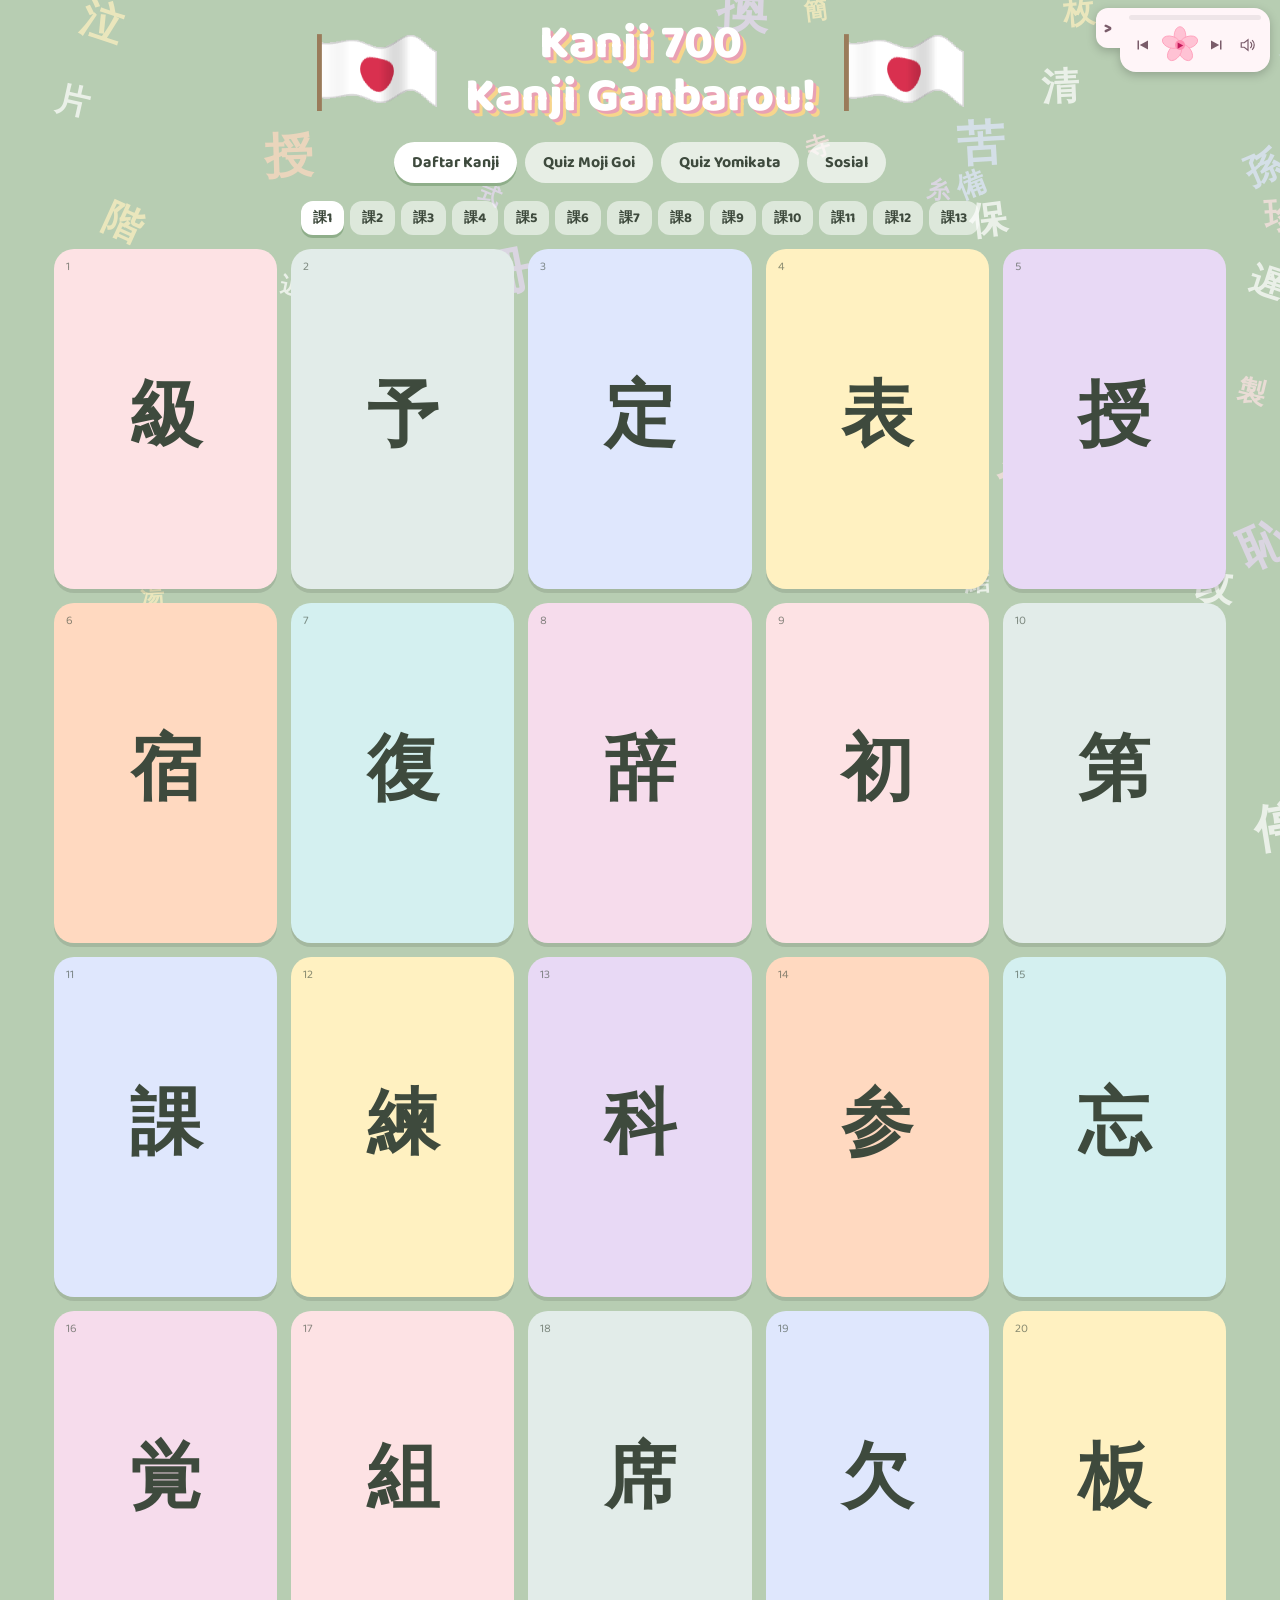
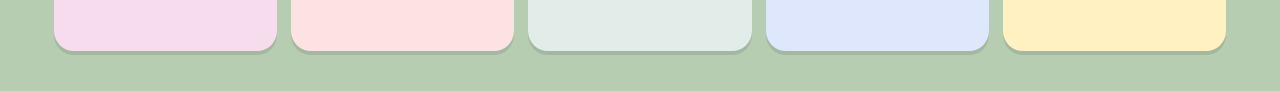
==== index.html @ 63d63d23 "Add files via upload" ====
<!DOCTYPE html>
<html lang="id"><head><meta charset="utf-8">
<meta name="viewport" content="width=device-width, initial-scale=1, viewport-fit=cover">
<title>Kanji 700 Kanji Ganbarou!</title>
<link href="https://fonts.googleapis.com/css2?family=Baloo+2:wght@500;700;800&display=swap" rel="stylesheet">
<style>
:root{--sage:#b7cdb2;--ink:#3e4a3d;box-sizing:border-box;padding-top:env(safe-area-inset-top,0px);padding-bottom:env(safe-area-inset-bottom,0px)}
*{box-sizing:border-box}
html{scroll-padding-top:env(safe-area-inset-top,0px)}
body{margin:0;background:var(--sage);color:var(--ink);font-family:'Baloo 2','Hiragino Maru Gothic ProN','Yu Gothic',system-ui,sans-serif;min-height:100vh}
header{display:flex;align-items:center;justify-content:center;gap:clamp(8px,3vw,28px);padding:18px 10px 6px}
h1{margin:0;font-size:clamp(22px,5.5vw,48px);font-weight:800;text-align:center;line-height:1.1;color:#fff;text-shadow:3px 3px 0 #e9a1b4,6px 6px 0 #f7d58c}
.flag{width:clamp(48px,12vw,90px);aspect-ratio:3/2;background:#fff;border-radius:3px;position:relative;transform-origin:left center;animation:wave 1.6s ease-in-out infinite;box-shadow:0 3px 8px #0003;flex:none}
.flag:before{content:"";position:absolute;left:50%;top:50%;width:46%;aspect-ratio:1;background:#d9304f;border-radius:50%;transform:translate(-50%,-50%)}
.flag:after{content:"";position:absolute;inset:0;border-radius:3px;background:linear-gradient(90deg,#0002,#fff0 30%,#0002 55%,#fff0 80%,#0002);background-size:200% 100%;animation:shade 1.6s linear infinite}
.flag.r{transform-origin:right center;animation-delay:-.8s}
@keyframes wave{0%,100%{transform:perspective(300px) rotateY(0) skewY(-4deg)}50%{transform:perspective(300px) rotateY(-14deg) skewY(5deg)}}
@keyframes shade{to{background-position:-200% 0}}
nav{display:flex;justify-content:center;gap:8px;flex-wrap:wrap;padding:12px}
nav button{font:700 16px 'Baloo 2',sans-serif;border:0;border-radius:99px;padding:8px 18px;background:#ffffffaa;color:var(--ink);cursor:pointer}
nav button.on{background:#fff;box-shadow:0 3px 0 #8fae8a}
main{max-width:1200px;margin:0 auto;padding:6px 14px 40px}
.sosial.full{position:fixed;inset:0;z-index:50;width:100%;height:100%;min-height:0;border-radius:0;background:#1d1a24}
html.gfull,html.gfull body{overflow:hidden}
html.gfull #pl{top:calc(env(safe-area-inset-top,0px) + 56px)}
.sosial{display:block;width:100%;height:calc(100vh - 170px);min-height:680px;border:0;border-radius:18px;background:transparent}
.lt{display:flex;flex-wrap:wrap;justify-content:center;gap:6px;margin:0 0 14px}
.lt button{font:700 14px 'Baloo 2',sans-serif;border:0;border-radius:12px;padding:6px 12px;background:#ffffff88;color:var(--ink);cursor:pointer}
.lt button.on{background:#fff;box-shadow:0 3px 0 #8fae8a}
.grid{display:grid;grid-template-columns:repeat(5,1fr);gap:14px}
@media(max-width:980px){.grid{grid-template-columns:repeat(3,1fr)}}
@media(max-width:560px){.grid{grid-template-columns:repeat(2,1fr);gap:10px}}
.card{perspective:800px;height:340px;cursor:pointer;-webkit-tap-highlight-color:transparent}
.in{position:relative;width:100%;height:100%;transition:transform .5s;transform-style:preserve-3d}
.flip .in{transform:rotateY(180deg)}
.f,.b{position:absolute;inset:0;border-radius:20px;padding:10px;box-shadow:0 4px 0 #0000001a;backface-visibility:hidden;-webkit-backface-visibility:hidden}
.f{text-align:center;display:flex;flex-direction:column;justify-content:center}
.b{transform:rotateY(180deg);overflow:auto;font-size:16px;line-height:1.35}
.n{font-size:12px;opacity:.6;position:absolute;left:12px;top:8px}
.k{font-size:clamp(54px,8vw,72px);font-weight:700}
.flagc{width:clamp(64px,15vw,120px);height:auto;flex:none;transform-origin:left center;animation:sway 2.2s ease-in-out infinite}@keyframes sway{0%,100%{transform:rotate(-2deg) skewY(-2deg)}50%{transform:rotate(2deg) skewY(2deg)}}.fm{font-weight:800;font-size:18px;margin-top:6px;line-height:1.2}
.m{font-weight:800;font-size:19px;text-align:center;margin-bottom:4px}
.b p{margin:4px 0;font-size:17px}.b b{background:#fff8;border-radius:8px;padding:0 6px;font-size:19px}.b small{font-size:13px;opacity:.85}.b{text-align:center}.ch{display:flex;flex-wrap:wrap;justify-content:center;gap:6px;margin-top:6px}.cw{background:#fff;border-radius:12px;padding:3px 9px;font-size:14px;line-height:1.3}.cw strong{font-size:19px;font-weight:800}
.empty{text-align:center;background:#ffffff88;border-radius:20px;padding:30px;font-weight:700}
.q{max-width:720px;margin:0 auto;text-align:center}
.q .box{background:#ffffffbb;border-radius:24px;padding:18px}
.ask{font-size:14px}.big{font-size:clamp(34px,9vw,60px);font-weight:800;margin:6px 0 14px}
.opts{display:grid;grid-template-columns:1fr 1fr;gap:12px}
.opts button{font:800 clamp(18px,4.5vw,28px) 'Baloo 2','Yu Gothic',sans-serif;border:3px solid transparent;border-radius:22px;padding:16px 6px;cursor:pointer;color:#5b4a6b;transition:transform .15s}
.opts button:active{transform:scale(.95)}
.opts button.ok{border-color:#4caf7a;transform:scale(1.04)}.opts button.no{opacity:.45;border-color:#e57a8f}
.bar{height:14px;background:#ffffffaa;border-radius:99px;overflow:hidden;margin-bottom:12px}.bar i{display:block;height:100%;background:linear-gradient(90deg,#ffb3c6,#ffe29a,#b5e8d5);border-radius:99px}#rain{position:fixed;left:0;top:0;width:100%;height:100%;z-index:0;pointer-events:none}header,nav,main{position:relative;z-index:1}#pl{position:fixed;top:calc(env(safe-area-inset-top,0px) + 8px);right:10px;z-index:5;width:150px;background:#fff5f8;border-radius:0 16px 16px 16px;padding:7px 9px;filter:drop-shadow(0 3px 5px #0003)}
#pb{height:5px;background:#0001;border-radius:9px;overflow:hidden;cursor:pointer}#pb i{display:block;height:100%;width:0;background:#f48fb1}
.pr{display:flex;align-items:center;justify-content:space-between;margin-top:5px}
.pr button{border:0;background:none;padding:0;cursor:pointer;width:26px;height:26px;display:grid;place-items:center;position:relative}
.pr svg{width:18px;height:18px;fill:none;stroke:#7a5c6a;stroke-width:1.6}.pr #pv svg,.pr #pn svg{fill:#7a5c6a;stroke:none}
#pp{width:40px;height:40px}#pp .sk{width:40px;height:40px;stroke:none;fill:none}#pp .pi{position:absolute;width:15px;height:15px;fill:#c2185b;stroke:none}
#pl.on #pp .sk{animation:spin 7s linear infinite}@keyframes spin{to{transform:rotate(360deg)}}
#vr{display:none;width:100%;margin-top:4px;accent-color:#f48fb1}#pl.open #vr{display:block}
@media(max-width:820px){header{padding-top:96px}}
#pl{transition:transform .35s}#pl.hid{transform:translateX(calc(100% + 12px))}
#ph{position:absolute;left:-24px;top:0;width:24px;height:40px;border:0;border-radius:12px 0 0 12px;background:#fff5f8;color:#7a5c6a;font:800 16px 'Baloo 2',sans-serif;cursor:pointer}
.opts button.ok{background:#4cd97b;color:#fff;animation:blink .45s ease-in-out infinite;box-shadow:0 0 14px #4cd97b;transform:scale(1.04)}
.opts button.bad{background:#ff6b81;color:#fff}.opts button.dim{opacity:.5}
@keyframes blink{50%{background:#b8f5cd;color:#2e7d4f;box-shadow:0 0 3px #4cd97b}}
.msg{min-height:30px;font-weight:800;margin:12px 0 4px}
.go{font:800 16px 'Baloo 2',sans-serif;border:0;border-radius:99px;padding:10px 24px;background:#f7d58c;color:var(--ink);cursor:pointer}
.cp{display:grid;grid-template-columns:repeat(auto-fill,minmax(92px,1fr));gap:10px;margin:4px 0 8px}
.cp button{font:800 clamp(15px,3.6vw,20px) 'Baloo 2',sans-serif;border:3px solid transparent;border-radius:18px;padding:12px 4px;cursor:pointer;background:#ffffff99;color:var(--ink)}
.cp button.on{background:#fff;border-color:#8fae8a;box-shadow:0 3px 0 #8fae8a}.cp button.on:before{content:"\2713 "}
.go:disabled{opacity:.45;cursor:not-allowed}.go{margin:4px}
@media(prefers-reduced-motion:reduce){.flag,.flag:after{animation:none}}
html.insos #pl{display:none}
</style></head><body>
<div id="pl"><button id="ph" aria-label="Sembunyikan pemutar">&gt;</button><div id="pb"><i></i></div><div class="pr"><button id="pv" aria-label="Sebelumnya"><svg viewBox="0 0 24 24"><path d="M6 6h2v12H6zM20 6v12L9 12z"/></svg></button><button id="pp" aria-label="Putar/jeda"><svg class="sk" viewBox="0 0 48 48"><ellipse cx="24" cy="13" rx="7" ry="11" fill="#ffc2d4" stroke="#ff9fbb" stroke-width="1" transform="rotate(0 24 24)"/><ellipse cx="24" cy="13" rx="7" ry="11" fill="#ffc2d4" stroke="#ff9fbb" stroke-width="1" transform="rotate(72 24 24)"/><ellipse cx="24" cy="13" rx="7" ry="11" fill="#ffc2d4" stroke="#ff9fbb" stroke-width="1" transform="rotate(144 24 24)"/><ellipse cx="24" cy="13" rx="7" ry="11" fill="#ffc2d4" stroke="#ff9fbb" stroke-width="1" transform="rotate(216 24 24)"/><ellipse cx="24" cy="13" rx="7" ry="11" fill="#ffc2d4" stroke="#ff9fbb" stroke-width="1" transform="rotate(288 24 24)"/><circle cx="24" cy="24" r="6" fill="#ff8fb1"/></svg><svg class="pi" viewBox="0 0 24 24"><path id="pd" d="M9 7l9 5-9 5z"/></svg></button><button id="pn" aria-label="Berikutnya"><svg viewBox="0 0 24 24"><path d="M16 6h2v12h-2zM4 6v12l11-6z"/></svg></button><button id="vb" aria-label="Volume"><svg viewBox="0 0 24 24"><path d="M3 9v6h4l5 4V5L7 9zM15 8a5 5 0 010 8M17.5 5.5a9 9 0 010 13"/></svg></button></div><input id="vr" type="range" min="0" max="1" step=".01" value=".2" aria-label="Volume"></div>
<header><canvas class="flagc"></canvas><h1>Kanji 700<br>Kanji Ganbarou!</h1><canvas class="flagc"></canvas></header>
<nav><button data-t="k" class="on">Daftar Kanji</button><button data-t="m">Quiz Moji Goi</button><button data-t="y">Quiz Yomikata</button><button data-t="s">Sosial</button></nav>
<main id="app"></main>
<script>const SONGS=["songs/lagu-01.mp3", "songs/lagu-02.mp3", "songs/lagu-03.mp3", "songs/lagu-04.mp3", "songs/lagu-05.mp3", "songs/lagu-06.mp3", "songs/lagu-07.mp3", "songs/lagu-08.mp3", "songs/lagu-09.mp3", "songs/lagu-10.mp3", "songs/lagu-11.mp3"];</script>
<script>const SOSIAL_SRC="<!doctype html>\n<html lang=\"id\"><head><meta charset=\"utf-8\">\n<meta name=\"viewport\" content=\"width=device-width, initial-scale=1, viewport-fit=cover\">\n<title>Buat Karakter Lucu<\/title>\n<link href=\"https://fonts.googleapis.com/css2?family=Pixelify+Sans:wght@400;700&display=swap\" rel=\"stylesheet\">\n<style>\n:root{--pg:#ffeef7;--pn:#fff4d6;--bd:#8a5a3b;--tx:#4a3326;--wd:#ecc995;--wd2:#d3a266;box-sizing:border-box;padding-top:env(safe-area-inset-top,0px);padding-bottom:env(safe-area-inset-bottom,0px)}\n@media(prefers-color-scheme:dark){:root:not([data-theme=\"light\"]){--pg:#2a2233;--pn:#4a3a2c;--bd:#c99a5e;--tx:#fbeedc;--wd:#6b5238;--wd2:#8a6a46}}\n:root[data-theme=\"dark\"]{--pg:#2a2233;--pn:#4a3a2c;--bd:#c99a5e;--tx:#fbeedc;--wd:#6b5238;--wd2:#8a6a46}\n*{box-sizing:border-box}\nbody{margin:0;min-height:100%;background:var(--pg);color:var(--tx);font-family:'Pixelify Sans',ui-monospace,monospace}\nh1{text-align:center;margin:10px 0 0;font-size:26px;letter-spacing:1px}\n#app{max-width:980px;margin:0 auto;padding:12px;display:grid;gap:14px;grid-template-columns:minmax(0,380px) 1fr}\n@media(max-width:760px){#app{grid-template-columns:1fr}}\n.stage{position:relative;border:4px solid var(--bd);border-radius:14px;overflow:hidden;height:clamp(330px,52vh,440px);transition:background .4s}\n.ground{position:absolute;left:0;right:0;bottom:0;height:46px;border-top:4px solid #0002}\n.sh{position:absolute;left:50%;bottom:42px;width:110px;height:16px;border-radius:50%;background:#0002;transform:translateX(-50%)}\n.cv{position:absolute;left:50%;bottom:48px;height:74%;aspect-ratio:7/9;transform:translateX(-50%);image-rendering:pixelated;cursor:pointer}\n.dec span{position:absolute;opacity:.75;animation:fl 5s ease-in-out infinite;font-family:sans-serif;font-variant-emoji:text}\n@keyframes fl{50%{transform:translateY(-14px) rotate(12deg)}}\n.bub{position:absolute;right:14%;top:10%;background:#fff;color:#3b2a3a;border:3px solid #3b2a3a;border-radius:10px;padding:4px 10px;font-weight:700;transform:scale(0);transition:transform .12s}\n.bub.on{transform:scale(1) rotate(-6deg)}\n.bgn{position:absolute;top:8px;left:8px;right:8px;display:flex;justify-content:space-between;align-items:center;gap:6px}\n.rot{position:absolute;bottom:6px;width:46px;height:34px;border-radius:12px;border:3px solid var(--bd);background:var(--wd);color:var(--tx);cursor:pointer;padding:0;display:grid;place-items:center;z-index:3}\n.rot.rl{left:calc(50% - 54px)}.rot.rr{left:calc(50% + 8px)}\n.rot:active{transform:scale(.93)}\n.rot svg{width:18px;height:18px}\n.bgn button{font:inherit;width:34px;height:34px;border-radius:8px;border:3px solid var(--bd);background:var(--wd);color:var(--tx);cursor:pointer;font-weight:700}\n.panel{border:4px solid var(--bd);border-radius:14px;background:var(--pn);padding:10px;display:flex;flex-direction:column;gap:10px;min-width:0}\n.tabs{display:flex;gap:6px;flex-wrap:wrap}\n.tab{font:inherit;border:3px solid var(--bd);background:var(--wd);color:var(--tx);border-radius:8px;padding:6px 10px;cursor:pointer}\n.tab.on{background:var(--wd2);box-shadow:inset 0 -4px #0002;font-weight:700}\n.grid{display:grid;grid-template-columns:repeat(auto-fill,minmax(80px,1fr));gap:8px;max-height:270px;overflow:auto;padding:2px}\n.opt{border:3px solid var(--bd);background:#fff8;border-radius:10px;padding:4px;cursor:pointer;font:inherit;font-size:12px;color:var(--tx);display:flex;flex-direction:column;align-items:center;gap:2px}\n.opt canvas{width:64px;height:64px;image-rendering:pixelated}\n.opt.on{background:#ffd3e6;outline:3px solid #ff7aa8;color:#4a3326}\n.cols{display:flex;gap:8px;flex-wrap:wrap}\n.sw{width:30px;height:30px;border-radius:8px;border:3px solid var(--bd);cursor:pointer;padding:0}\n.sw.on{outline:3px solid #ff7aa8;outline-offset:1px}\n.note{font-size:12px;opacity:.8;margin:0}\n.acts{display:flex;gap:10px;align-items:center;margin-top:auto;padding-top:6px}\n.dice{width:58px;height:58px;border:4px solid var(--bd);background:#cfe9ff;border-radius:14px;color:#7a6af5;cursor:pointer;padding:6px}\n.dice.spin svg{animation:sp .5s}\n@keyframes sp{to{transform:rotate(360deg) scale(1.2)}}\n.btn{font:inherit;font-weight:700;font-size:16px;border:4px solid var(--bd);border-radius:12px;padding:12px 18px;cursor:pointer;color:#3b2a3a}\n.reset{background:#ffb3bf}.next{background:#9be3b0;margin-left:auto}\n.btn:active,.dice:active{transform:translateY(2px)}\n.md{position:fixed;inset:0;background:#0007;display:grid;place-items:center;z-index:9;padding:16px}\n.md[hidden]{display:none}\n.card{background:var(--pn);border:4px solid var(--bd);border-radius:16px;padding:16px;max-width:340px;width:100%;text-align:center;display:flex;flex-direction:column;gap:10px;align-items:center}\n.card canvas{height:150px;aspect-ratio:7/9;image-rendering:pixelated}\n.card input{font:inherit;width:100%;padding:8px;border:3px solid var(--bd);border-radius:8px;text-align:center;background:#fff;color:#3b2a3a}\n.card p{margin:0;font-size:13px}\n\n.card{max-height:94vh;overflow:auto}\n#gm{position:fixed;inset:0;z-index:20;background:#1d1a24;font-family:'Pixelify Sans',sans-serif;touch-action:none}\n#gm[hidden],#emp[hidden]{display:none}\n#gc{width:100%;height:100%;display:block;touch-action:none}\n#hb{position:absolute;left:10px;top:calc(10px + env(safe-area-inset-top,0px));width:auto;height:30px;padding:0 10px;font-weight:700;font-size:12px;line-height:1;font-family:inherit;white-space:nowrap}\n#hist{position:absolute;left:10px;top:calc(46px + env(safe-area-inset-top,0px));width:min(270px,48vw);max-height:34vh;overflow:auto;background:#000a;color:#fff;border-radius:10px;padding:6px 8px;font-size:13px;line-height:1.35}\n#hist b{color:#ffd3e6}\n#gt{position:absolute;right:10px;top:calc(10px + env(safe-area-inset-top,0px));display:flex;gap:6px}\n.gb{width:36px;height:36px;border-radius:10px;border:3px solid var(--bd);background:var(--wd);color:var(--tx);font-size:16px;cursor:pointer;padding:0}\n.gb.on{background:#ffd3e6;outline:2px solid #ff7aa8}\n#cb{position:absolute;left:10px;bottom:calc(10px + env(safe-area-inset-bottom,0px));display:flex;gap:6px;width:min(380px,82vw)}\n#ci{flex:1;min-width:0;font:inherit;padding:9px 10px;border:3px solid var(--bd);border-radius:12px;background:#fffe;color:#3b2a3a}\n#cs{width:44px;height:auto}#mic{position:absolute;right:10px;top:calc(50% + 32px);width:50px;height:50px;font-size:26px;border-radius:14px;opacity:.8}#mic.on{opacity:1;background:#ff6b81;outline:2px solid #fff}\n#cam{position:absolute;right:10px;top:calc(50% + 94px);width:50px;height:50px;font-size:26px;border-radius:14px;opacity:.8}#cam.on{opacity:1;background:#ffd3e6;outline:2px solid #ff7aa8}\n#em{position:absolute;right:10px;top:50%;transform:translateY(-50%);width:50px;height:50px;font-size:26px;border-radius:14px}\n#emp{position:absolute;right:68px;top:50%;transform:translateY(-50%);display:grid;grid-template-columns:repeat(2,44px);gap:6px;background:#000a;padding:8px;border-radius:12px}\n#emp .gb{width:44px;height:44px;font-size:22px}\n<\/style><\/head><body>\n<h1>Buat Karakter<\/h1>\n<div id=\"app\">\n <section class=\"stage\" id=\"stage\">\n  <div class=\"dec\" id=\"dec\"><\/div>\n    <div class=\"bub\" id=\"bub\">HAHAHA!<\/div>\n  <div class=\"ground\" id=\"gr\"><\/div><div class=\"sh\"><\/div>\n  <canvas class=\"cv\" id=\"cv\" width=\"280\" height=\"360\" title=\"Klik aku!\"><\/canvas>\n  <button class=\"rot rl\" id=\"rl\" title=\"Putar ke kiri\" aria-label=\"Putar ke kiri\"><svg viewBox=\"0 0 24 24\"><path d=\"M15 4l-8 8 8 8\" fill=\"none\" stroke=\"currentColor\" stroke-width=\"4\" stroke-linecap=\"square\"/><\/svg><\/button>\n  <button class=\"rot rr\" id=\"rr\" title=\"Putar ke kanan\" aria-label=\"Putar ke kanan\"><svg viewBox=\"0 0 24 24\"><path d=\"M9 4l8 8-8 8\" fill=\"none\" stroke=\"currentColor\" stroke-width=\"4\" stroke-linecap=\"square\"/><\/svg><\/button>\n <\/section>\n <section class=\"panel\">\n  <div class=\"tabs\" id=\"tabs\"><\/div>\n  <div class=\"grid\" id=\"opts\"><\/div>\n  <div class=\"cols\" id=\"cols\"><\/div>\n  <p class=\"note\" id=\"note\"><\/p>\n  <div class=\"acts\">\n   <button class=\"dice\" id=\"dice\" title=\"Acak karakter\"><svg viewBox=\"0 0 24 24\" width=\"100%\" height=\"100%\"><rect x=\"2\" y=\"2\" width=\"20\" height=\"20\" rx=\"5\" fill=\"#fff\" stroke=\"#c9b9ad\" stroke-width=\"1\"/><g fill=\"#e53935\"><circle cx=\"8\" cy=\"8\" r=\"1.8\"/><circle cx=\"16\" cy=\"8\" r=\"1.8\"/><circle cx=\"12\" cy=\"12\" r=\"1.8\"/><circle cx=\"8\" cy=\"16\" r=\"1.8\"/><circle cx=\"16\" cy=\"16\" r=\"1.8\"/><\/g><\/svg><\/button>\n   <button class=\"btn reset\" id=\"reset\">Reset<\/button>\n   <button class=\"btn next\" id=\"next\">Lanjut &#9654;<\/button>\n  <\/div>\n <\/section>\n<\/div>\n<div id=\"gm\" hidden><canvas id=\"gc\"><\/canvas><button class=\"gb\" id=\"hb\" title=\"Sembunyikan chat\">Sembunyikan chat<\/button><div id=\"hist\"><\/div>\n<div id=\"gt\"><button class=\"gb\" title=\"Kelas\">🏫<\/button><button class=\"gb\" title=\"Kantin\">🍜<\/button><button class=\"gb\" title=\"Lapangan Upacara\">🚩<\/button><button class=\"gb\" id=\"gx\" title=\"Keluar\">✖<\/button><\/div>\n<div id=\"cb\"><input id=\"ci\" maxlength=\"60\" placeholder=\"Klik untuk chat...\"><button class=\"gb\" id=\"cs\">➤<\/button><\/div>\n<button class=\"gb\" id=\"em\" title=\"Emoticon\">😊<\/button><button class=\"gb\" id=\"mic\" title=\"Voice chat (jarak dekat)\">🎤<\/button><button class=\"gb\" id=\"cam\" title=\"Kamera: zoom in / zoom out\">🎥<\/button><div id=\"emp\" hidden><\/div><\/div>\n<div class=\"md\" id=\"md\" hidden><div class=\"card\" id=\"card\"><\/div><\/div>\n<script src=\"https://cdn.jsdelivr.net/npm/@supabase/supabase-js@2\"><\/script>\n<script>\n// Isi dua nilai ini dari Supabase Dashboard > Project Settings > API.\n// Gunakan publishable key (atau anon key lama), JANGAN gunakan service_role/secret key.\n// Harus URL dasar proyek, tanpa /rest/v1 atau /realtime/v1.\nconst SUPABASE_URL = 'https://ridlgahoavhguwgyrkip.supabase.co';\nconst SUPABASE_KEY = 'sb_publishable_6FdItz1UEkNqvjlscuGk9g_jBb6ada_'; const TURN_URL = '', TURN_USER = '', TURN_PASS = ''; const XIR_CH = 'channel918d7f54', XIR_ID = 'Kendorize', XIR_SEC = '8fd99724-c482-11f1-9163-4a5f0e7f2f76';\nconst $=s=>document.querySelector(s);\nconst SKIN=['#ffe0c7','#f7cba5','#e9ad82','#c98a5f','#9a6240','#6e4430'];\nconst HAIRC=['#2b2230','#5b3a29','#8a5a3b','#c98f55','#f0d28a','#e8e8ef','#ef7d6b','#f48fb1','#7fb7ee','#b39ddb','#111111','#3b2417','#7b1e1e','#d4381f','#ff9f1c','#2e7d6b','#3a5fcd','#8e44ad','#7ee0c3','#9a9aa6'];\nconst CLR=['#ff9eb5','#ffb88a','#ffe27a','#a8e6a1','#8fd3f4','#a99bf5','#f5f5f5','#4a4a5a','#c7845a','#e45b5b','#e63946','#ff7f50','#f9c74f','#2a9d8f','#1d4e89','#6a4c93','#e56fa6','#8bc34a','#795548','#111111','#9e9e9e','#7b1e1e','#00bcd4','#f4e9d1'];\nconst BOTC=['#6b8fc7','#34425f','#8d7b5a','#4a4a5a','#f4f0e8','#e07a9a','#7aa889','#b57a5a','#1b2a49','#111111','#7b1e1e','#2a7f62','#c9a66b','#9e9e9e','#6a4c93','#e63946'];\nconst SHC=['#f5f5f5','#3b3b48','#8a5a3b','#e45b5b','#6b8fc7','#f4b6c2','#f0d28a','#7fbf9a'];\nconst MI=(x,y,w,h,s)=>{const a=[x,y,w,h],b=[24-x-w,y,w,h];if(s!==undefined){a.push(s);b.push(s)}return[a,b]};\nconst C=[[6,2,12,3],[5,3,1,6],[18,3,1,6]];\n// [nama, di belakang kepala, di depan kepala, ikat/aksen]. 0-4 = cowok, 5-9 = cewek\nconst HR=[\n['Wolfcut',[[5,8,14,9],[6,17,3,1],[11,17,3,1],[15,17,3,1]],[...C,[7,1,3,1],[12,1,4,1],[9,0,3,1],...MI(6,5,5,2),[11,5,2,1],...MI(5,6,2,8),...MI(4,11,2,3),[8,5,1,3,-.25],[15,5,1,3,-.25]]],\n['Buzzcut',[],[[7,2,10,1],[6,3,12,2],...MI(6,5,1,3),[7,3,10,1,.2]]],\n['Comma Hair',[],[...C,[8,1,8,1],[6,5,3,2],[9,5,7,2],[16,5,2,2],[9,7,3,1],[10,8,1,1],[13,7,2,1,-.25]]],\n['Messy Hair',[[5,6,14,7]],[...C,[6,0,2,2],[9,-1,2,3],[12,0,3,2],[16,0,2,2],[4,3,2,2],[19,4,1,2],[6,5,3,3],[10,5,2,2],[13,5,2,1],[15,5,3,3],[4,6,2,4],[18,6,2,4],[8,1,2,1,.3]]],\n['Curtain Hair',[[5,6,14,7]],[...C,...MI(6,5,4,2),...MI(6,7,2,5),...MI(5,10,2,3),[11,3,2,4,-.35]]],\n['Curtain Bangs',[[4,3,16,16]],[...C,...MI(6,5,4,2),...MI(6,7,2,3),...MI(4,5,3,11),[11,3,2,3,-.3]]],\n['Long Layers',[[4,3,16,14],[3,12,3,6],[18,12,3,6],[5,17,4,3],[15,17,4,3]],[...C,[6,5,6,2],[12,5,6,1],[7,7,3,1],...MI(4,5,2,12),[10,2,3,1,.3]]],\n['Bob Cut',[[4,3,16,12]],[...C,[6,5,12,2],...MI(4,5,3,10)]],\n['Shaggy Cut',[[4,4,16,13],[3,13,2,3],[19,13,2,3],[7,17,3,2],[14,17,3,2]],[...C,[7,1,3,1],[13,1,3,1],[6,5,3,3],[9,5,2,2],[12,5,2,3],[15,5,3,2],[17,7,2,2],...MI(4,6,2,8),...MI(3,10,2,3)]],\n['Ponytail',[[17,3,3,3],[19,6,3,12],[18,17,3,3]],[...C,...MI(6,5,5,2),[11,5,2,1],[8,1,6,1,.3]],[[17,3,2,2]]]];\nconst N={hair:HR.map(h=>h[0]),\ntop:['Kaos Polos','Kaos Polos','Hoodie','Bomber Jacket','Flannel','Knit Sweater','Seragam','Varsity Jacket','Dress','Crop Top'],\nbot:['Celana Pendek','Jogger','Cargo','Sarung Sholat','Overall','Legging','Mini Skirt','Rok Panjang','Rok Plisa','Rok A-Line'],\nshoe:['Sneakers','Boots','Formal','Sandal','High Top','Loafer','Wellington','Slip On'],\nacc:['Tanpa','Topi','Kacamata','Kacamata Hitam','Headphone','Bando','Masker','Syal','Sayap','Kuping Kucing']};\nconst BG=[['Permen Pink','#ffd3e6','#fff0f6','\\u2665','#ff9cc2','#f6b8d0'],['Langit Biru','#c7e6ff','#effaff','\\u2601','#ffffff','#a8d8a0'],['Mint Segar','#c9f2dc','#f1fff7','\\u273F','#8fdcb0','#b8e6a8'],['Lavender','#e1d4ff','#f6f0ff','\\u2605','#b9a3f5','#cdbff0'],['Peach Sunset','#ffd9b8','#ffe8f0','\\u25CF','#ffb38a','#f6c6a0'],['Lemon Pop','#fff1a8','#fffbe3','\\u266A','#f5d24a','#f2e08a'],['Bubble Tea','#f1dccb','#fff3e8','\\u25CB','#c99a7a','#e4c6a8'],['Malam Pastel','#bfc8ff','#e8d6ff','\\u2726','#fff4a8','#a9b4f0']];\n\nconst lo=document.createElement('canvas');lo.width=28;lo.height=36;\nconst L=lo.getContext('2d',{willReadFrequently:true});\nfunction mix(h,a){const n=parseInt(h.slice(1),16),f=c=>Math.round(a>0?c+(255-c)*a:c*(1+a));\n return '#'+[n>>16,(n>>8)&255,n&255].map(f).map(v=>v.toString(16).padStart(2,'0')).join('')}\n\nconst R=(col,x,y,w,h)=>{L.fillStyle=col;L.fillRect(x,y,w,h)};\nconst S=(col,x,y,w,h)=>{R(col,x,y,w,h);R(col,24-x-w,y,w,h)};\nconst hp=(hc,r)=>R(r.length>4?mix(hc,r[4]):hc,r[0],r[1],r[2],r[3]);\n// sarung sholat bermotif kotak-kotak (plaid)\nconst sarung=(W,x,y,w,h)=>{const dk=mix(W,-.32),lt=mix(W,.4),dd=mix(W,-.55);R(W,x,y,w,h);\n for(let j=1;j<h;j++)for(let i=0;i<w;i++){const a=(i-1)%4==0,b=(j-1)%3==0;if(a&&b)R(dd,x+i,y+j,1,1);else if(a)R(dk,x+i,y+j,1,1);else if(b)R(lt,x+i,y+j,1,1)}\n R(mix(W,-.5),x,y,w,1);R(mix(W,-.3),x,y+h-1,w,1)};\nconst mr=document.createElement('canvas');mr.width=28;mr.height=36;const MR=mr.getContext('2d');\n\n// Rambut tampak belakang: [rambut, ikat]\nconst BKH=[\n[[[7,2,10,12],[6,3,12,10],[4,8,16,9],[5,17,3,1],[10,17,4,1],[16,17,3,1],[8,9,1,6,-.25],[11,6,1,9,-.25],[15,9,1,6,-.25]],[]],\n[[[7,2,10,3],[6,3,12,7],[7,10,10,2,.3]],[]],\n[[[7,2,10,11],[6,3,12,8],[6,11,12,1,.3],[11,4,2,1,-.25],[10,5,1,2,-.25]],[]],\n[[[7,1,10,12],[6,3,12,9],[5,1,2,2],[8,-1,2,3],[12,-1,3,2],[16,0,3,2],[9,5,1,6,-.25],[13,4,1,7,-.25],[16,6,1,4,-.25],[6,12,12,2]],[]],\n[[[7,2,10,11],[6,3,12,9],[5,6,14,7],[12,3,1,10,-.25]],[]],\n[[[7,2,10,12],[6,3,12,10],[4,4,16,15],[9,8,1,10,-.2],[14,8,1,10,-.2],[12,4,1,12,-.2]],[]],\n[[[7,2,10,12],[6,3,12,10],[4,3,16,14],[3,12,18,7],[4,19,6,2],[14,19,6,2],[10,18,4,2],[8,10,1,9,-.2],[12,8,1,11,-.2],[16,10,1,9,-.2]],[]],\n[[[7,2,10,12],[6,3,12,10],[4,4,16,9],[5,12,14,3],[7,15,10,1,-.2]],[]],\n[[[7,2,10,12],[6,3,12,10],[4,4,16,13],[3,11,18,5],[5,16,3,2],[10,17,4,2],[16,16,3,2],[7,1,3,1],[13,1,3,1],[8,8,1,7,-.22],[12,6,1,10,-.22],[15,9,1,7,-.22]],[]],\n[[[7,2,10,11],[6,3,12,8],[10,0,4,3],[10,3,4,2],[9,5,6,6],[10,11,4,7],[11,18,2,2],[12,6,1,11,-.25]],[[9,3,6,1]]]];\n\n// Rambut tampak samping (menghadap kanan): [belakang, depan, ikat, tutup telinga]\nconst SB=[[6,2,12,3],[5,3,7,9]];\nconst SD=[\n[[[4,6,8,11],[3,12,3,3],[4,16,3,2]],SB.concat([[7,0,3,2],[11,0,4,2],[12,5,5,2],[13,7,3,1],[8,5,1,6,-.25],[10,4,1,5,-.25],[4,9,3,6]]),[],true],\n[[],[[6,2,12,3],[5,3,6,6],[12,5,5,1],[6,3,10,1,.2]],[],false],\n[[],SB.concat([[8,1,8,1],[12,5,5,2],[14,7,2,1],[15,8,1,1]]),[],false],\n[[[4,5,3,6]],SB.concat([[5,1,2,2],[8,-1,2,3],[11,0,2,2],[14,-1,2,3],[16,1,2,2],[12,5,5,2],[15,7,2,1],[3,8,2,3],[7,4,1,6,-.25]]),[],false],\n[[[4,5,8,9]],SB.concat([[12,5,5,2],[9,5,4,7],[11,7,2,4,-.25]]),[],true],\n[[[3,4,9,16]],SB.concat([[11,5,5,2],[10,7,3,4],[9,5,1,10,-.2]]),[],true],\n[[[3,4,9,17],[2,14,3,5]],SB.concat([[12,5,5,2],[13,7,3,1],[8,6,1,12,-.2]]),[],false],\n[[[4,4,8,11]],SB.concat([[12,5,6,2],[10,9,2,5]]),[],true],\n[[[3,5,9,12],[2,15,3,3],[5,17,3,2]],SB.concat([[7,0,2,2],[11,0,3,2],[14,1,2,1],[12,5,5,2],[14,7,2,1],[16,7,1,2]]),[],true],\n[[[1,1,5,4],[0,4,4,11],[1,14,3,3]],SB.concat([[12,5,5,2],[13,7,2,1]]),[[5,2,2,3]],false]];\n\n// ===== Gaya rambut modern (mengganti indeks 1,2,3,8,9) =====\nconst MH=(i,nm,bk,fr,tie,bkh,sd)=>{HR[i]=[nm,bk,fr,tie];BKH[i]=bkh;SD[i]=sd};\nMH(1,'Two-Block',[],[...C,[7,1,10,1],[8,0,8,1],[7,5,10,2],[7,7,2,1],[15,7,2,1],[11,5,1,2,-.25],[9,5,1,1,-.25],[14,5,1,1,-.25]],[],\n [[[7,1,10,3],[6,2,12,9],[8,0,8,1],[7,11,10,1,.3]],[]],\n [[],SB.concat([[7,1,10,1],[8,0,8,1],[12,5,7,2],[11,7,1,1]]),[],false]);\nMH(2,'Textured Crop',[],[...C,[8,0,2,1],[11,0,3,1],[7,1,10,1],[7,5,2,2],[9,5,2,1],[11,5,3,2],[14,5,3,1],[16,5,2,2],[10,7,1,1],[13,7,1,1],[8,5,1,1,-.25],[15,5,1,1,.3]],[],\n [[[7,1,10,3],[6,2,12,8],[8,0,2,1],[11,0,3,1],[6,10,12,1,.3],[10,4,1,2,-.25],[14,3,1,3,-.25]],[]],\n [[],SB.concat([[8,0,2,1],[11,0,3,1],[7,1,9,1],[12,5,2,2],[14,5,3,1],[16,5,2,2],[13,7,1,1],[8,5,1,5,-.25]]),[],false]);\nMH(3,'Slick Back',[],[[6,2,12,3],[5,3,1,4],[18,3,1,4],[7,1,10,1],[8,0,8,1],[9,-1,6,1],[9,1,1,3,.3],[12,0,1,4,.3],[15,1,1,3,.3],[7,5,2,1,-.3],[15,5,2,1,-.3]],[],\n [[[7,1,10,3],[6,2,12,9],[8,0,8,1],[9,-1,6,1],[9,3,1,7,.25],[12,2,1,8,.25],[15,3,1,7,.25],[7,11,10,1,-.25]],[]],\n [[],SB.concat([[8,0,8,1],[9,-1,6,1],[7,1,9,1],[12,5,5,1],[8,2,1,4,.3],[10,1,1,4,.3],[12,1,1,3,.3]]),[],false]);\nMH(8,'Hime Cut',[[4,3,16,17],[3,14,2,5],[19,14,2,5]],[...C,[6,5,12,2],...MI(4,7,2,7),[9,5,1,2,-.2],[14,5,1,2,-.2]],[],\n [[[7,2,10,11],[6,3,12,10],[4,4,16,16],[3,14,2,5],[19,14,2,5],[8,8,1,10,-.2],[12,6,1,13,-.2],[15,8,1,10,-.2]],[]],\n [[[3,4,9,16],[2,13,3,5]],SB.concat([[12,5,6,2],[10,7,3,6],[9,5,1,10,-.2]]),[],true]);\nMH(9,'Twin Buns',[],[...MI(3,0,4,4),...MI(4,1,1,1,.3),...C,[6,5,12,1],[7,6,3,1],[14,6,3,1],[11,5,1,2,-.25]],[[5,3,2,1],[17,3,2,1]],\n [[[7,2,10,11],[6,3,12,8],[3,0,4,4],[17,0,4,4],[4,1,1,1,.3],[19,1,1,1,.3],[7,11,10,1,-.2]],[[5,3,2,1],[17,3,2,1]]],\n [[],SB.concat([[4,0,5,4],[5,1,1,1,.3],[12,5,6,1],[8,6,3,1]]),[[5,3,3,1]],false]);\nMH(10,'Ivy League',[],[...C,[7,1,10,1],[7,5,5,2],[12,5,5,1],[10,2,1,3,-.3],[14,3,3,1,.25]],[],\n [[[7,1,10,3],[6,2,12,8],[6,10,12,1,.3],[10,2,1,3,-.3]],[]],\n [[],SB.concat([[7,1,9,1],[12,5,6,2],[11,3,1,2,-.3],[8,10,3,1,.3]]),[],false]);\nMH(11,'Buzzcut',[],[[7,2,10,1],[6,3,12,2],...MI(6,5,1,3),[7,3,10,1,.2]],[],\n [[[7,2,10,3],[6,3,12,7],[7,10,10,2,.3]],[]],\n [[],[[6,2,12,3],[5,3,6,6],[12,5,5,1],[6,3,10,1,.2]],[],false]);\nMH(12,'Messy Hair',[[5,6,14,7]],[...C,[6,0,2,2],[9,-1,2,3],[12,0,3,2],[16,0,2,2],[4,3,2,2],[19,4,1,2],[6,5,3,3],[10,5,2,2],[13,5,2,1],[15,5,3,3],[4,6,2,4],[18,6,2,4],[8,1,2,1,.3]],[],\n [[[7,1,10,12],[6,3,12,9],[5,1,2,2],[8,-1,2,3],[12,-1,3,2],[16,0,3,2],[9,5,1,6,-.25],[13,4,1,7,-.25],[16,6,1,4,-.25],[6,12,12,2]],[]],\n [[[4,5,3,6]],SB.concat([[5,1,2,2],[8,-1,2,3],[11,0,2,2],[14,-1,2,3],[16,1,2,2],[12,5,5,2],[15,7,2,1],[3,8,2,3],[7,4,1,6,-.25]]),[],false]);\nMH(13,'Pixie Cut',[],[...C,[7,1,10,1],[8,0,6,1],[6,5,8,2],[14,5,3,1],[6,7,2,2],[17,6,1,3],[11,5,1,2,-.25]],[],\n [[[7,1,10,3],[6,2,12,9],[6,11,12,2],[8,0,6,1],[12,3,1,6,-.25]],[]],\n [[],SB.concat([[8,0,6,1],[7,1,9,1],[12,5,5,2],[13,7,2,1],[5,10,5,2]]),[],false]);\nMH(14,'Medium Wolf Cut',[[4,4,16,12],[3,12,2,4],[19,12,2,4],[5,15,3,2],[16,15,3,2]],[...C,[7,1,3,1],[12,1,4,1],[9,0,3,1],[6,5,5,2],[12,5,6,1],[8,7,2,1],[14,7,2,1],...MI(4,5,2,9),...MI(3,10,2,3),[8,5,1,3,-.25],[15,5,1,3,-.25]],[],\n [[[7,2,10,11],[6,3,12,10],[4,4,16,12],[3,12,3,3],[18,12,3,3],[5,15,4,2],[15,15,4,2],[8,8,1,6,-.2],[12,6,1,9,-.2],[15,8,1,6,-.2]],[]],\n [[[3,4,9,12],[2,12,3,3],[4,15,4,2]],SB.concat([[7,0,3,2],[11,0,3,2],[12,5,5,2],[14,7,2,1],[8,5,1,5,-.25],[9,11,2,2]]),[],true]);\nMH(15,'Butterfly Cut',[[4,3,16,16],[2,10,3,8],[19,10,3,8],[3,17,4,3],[17,17,4,3]],[...C,...MI(6,5,4,2),...MI(6,7,2,4),...MI(3,8,3,8),...MI(2,12,2,5),[10,2,3,1,.3],[11,3,2,3,-.3]],[],\n [[[7,2,10,12],[6,3,12,10],[4,4,16,14],[2,10,3,8],[19,10,3,8],[3,17,5,3],[16,17,5,3],[9,8,1,9,-.2],[14,8,1,9,-.2],[12,4,1,12,-.2]],[]],\n [[[3,4,9,14],[1,10,4,7],[3,17,4,2]],SB.concat([[11,5,5,2],[10,7,3,5],[9,5,1,9,-.2],[13,7,2,1]]),[],true]);\nMH(16,'Hijab',[],[[6,0,12,1],[5,1,14,5],[7,5,10,1,-.22],[5,6,2,9],[17,6,2,9],[7,6,1,8,-.22],[16,6,1,8,-.22],[5,15,14,5],[4,17,16,3],[5,14,14,1,-.22],[4,20,16,1,-.22],[8,2,3,1,.35],[9,16,2,1,.35],[12,17,1,3,-.22]],[],\n [[[5,0,14,16],[5,14,14,2,-.22],[4,16,16,5],[4,20,16,1,-.22],[9,3,2,5,.35],[11,9,1,6,-.22]],[]],\n [[],[[5,0,13,6],[4,2,9,13],[4,14,9,1,-.22],[4,15,11,6],[4,20,11,1,-.22],[13,2,5,4],[12,5,6,1,-.22],[8,1,3,1,.35],[11,8,1,6,-.22]],[],true]);\nHR[0][0]='Wolf Cut';HR[4][0]='Curtain Hair';HR[7][0]='French Bob';\nN.hair=HR.map(h=>h[0]);\nObject.assign(N,{\n top:['Kaos Polos','Kaos Polos','Hoodie','Bomber Jacket','Flannel','Knit Sweater','Kemeja Sekolah','Varsity Jacket','Dress','Crop Top','Denim Jacket','Cardigan','Ruffle Blouse'],\n bot:['Bermuda','Jogger','Cargo','Sarung Sholat','Overall','Legging','Mini Skirt','Rok Panjang','Rok Plisa','Rok A-Line','Chino','Wide Leg'],\n shoe:['Chunky Sneakers','Boots','Pantofel','Sandal','High Top','Loafer','Rain Boots','Slip On','Mary Jane','Platform'],\n acc:['Tanpa','Topi','Kacamata','Kacamata Hitam','Headphone','Pita','Masker','Syal','Sayap','Kuping Kucing','Peci','Jepit Rambut','Helm Bogo']});\n// Katalog per gender (angka = indeks gambar)\nconst CAT={m:{hair:[0,1,2,3,4,10,11,12],top:[1,2,3,10,4,7],bot:[2,3,1,0,4,10],shoe:[0,4,1,5,3,2],acc:[0,1,3,4,6,7,9,10,12]},\n f:{hair:[5,6,7,8,9,13,14,15,16],top:[9,5,8,11,12,6],bot:[6,8,9,7,5,11],shoe:[8,9,1,3,6,5],acc:[0,5,9,2,8,4,11,12]}};\n\nfunction outline(){\n const im=L.getImageData(0,0,28,36),d=im.data,a=new Uint8Array(1008);\n for(let i=0;i<1008;i++)a[i]=d[i*4+3]>0?1:0;\n for(let y=0;y<36;y++)for(let x=0;x<28;x++){const i=y*28+x;\n  if(!a[i]&&((x>0&&a[i-1])||(x<27&&a[i+1])||(y>0&&a[i-28])||(y<35&&a[i+28]))){d[i*4]=59;d[i*4+1]=42;d[i*4+2]=58;d[i*4+3]=255}}\n L.putImageData(im,0,0)}\n\n// vw: 0 = depan, 1 = kanan, 2 = belakang, 3 = kiri\nfunction draw(c,st,vw){vw|=0;L.clearRect(0,0,28,36);L.save();L.translate(2,3);\n if(vw==1||vw==3)drawSide(c,st);else drawFB(c,st,vw==2);\n L.restore();outline();\n if(vw==3){MR.clearRect(0,0,28,36);MR.save();MR.translate(28,0);MR.scale(-1,1);MR.drawImage(lo,0,0);MR.restore();L.clearRect(0,0,28,36);L.drawImage(mr,0,0)}}\n\n// ===== Tampak depan & belakang =====\nfunction drawFB(c,st,BK){\n const dy=st.dy,sk=SKIN[c.skin],hc=HAIRC[c.hc],H=HR[c.hair],tc=CLR[c.tc],bc=BOTC[c.bc],sc=SHC[c.sc],ac=CLR[c.ac],F=c.g=='f',D='#2a2230';\n // belakang\n L.save();L.translate(0,dy);\n if(!BK){\n  H[1].forEach(r=>hp(hc,r));\n  if(c.acc==8){const w=mix(ac,.45);S(w,1,9,5,4);S(w,0,7,3,3);S(w,2,13,4,3)}}\n L.restore();\n // badan menyatu: kaki, torso, lengan\n S(sk,9,23,3,6);\n const Y=15+dy,tn=8-dy;\n R(sk,8,Y,8,tn);S(sk,6,16+dy,2,7-dy);\n // baju\n const SL=h=>S(tc,6,16+dy,2,h),dk=mix(tc,-.22),lt=mix(tc,.4),Tb=()=>R(tc,8,Y,8,tn);\n switch(c.top){\n case 0:Tb();SL(3);if(!BK)R(sk,10,Y,4,1);break;\n case 1:Tb();SL(3);if(!BK)R(sk,10,Y,4,1);break;\n case 2:Tb();SL(5);R(dk,7,Y,10,BK?3:2);if(!BK){R('#fff',11,Y+2,1,3);R('#fff',12,Y+2,1,2);R(dk,10,Y+5,4,2)}S(dk,6,21,2,1);break;\n case 3:Tb();R(dk,8,Y+tn-1,8,1);S(lt,6,17+dy,2,1);\n  if(BK){R(dk,12,Y+1,1,tn-2);R(dk,8,Y,8,1)}else{R('#f4f0e8',11,Y,2,tn-1);R(dk,10,Y,1,tn-1);R(dk,13,Y,1,tn-1);R(dk,8,Y,3,1);R(dk,13,Y,3,1)}\n  SL(5);S(lt,6,17+dy,2,1);S(dk,6,21,2,1);break;\n case 4:Tb();SL(4);R(dk,8,Y+3,8,1);R(dk,8,Y+6,8,1);S(lt,9,Y+2,1,tn-2);S(dk,6,18+dy,2,1);\n  if(BK)R(lt,8,Y,8,1);else{R(dk,11,Y+1,2,tn-1);S(lt,9,Y,2,2)}break;\n case 5:Tb();SL(5);R(dk,8,22,8,1);S(dk,6,21,2,1);R(dk,9,Y,6,1);R(lt,8,Y+3,8,1);break;\n case 6:R('#f6f3ee',8,Y,8,tn);S('#f6f3ee',6,16+dy,2,4);S(tc,6,19+dy,2,1);R(tc,8,Y,8,2);\n  if(BK){R(tc,8,Y+2,8,2);R(mix(tc,.4),8,Y+3,8,1)}else{R(tc,10,Y+2,4,1);R(tc,11,Y+3,2,1);R('#e86a7a',11,Y+3,2,2)}break;\n case 7:Tb();S('#f6f3ee',6,16+dy,2,5);S(tc,6,20+dy,2,1);R(dk,8,Y+tn-1,8,1);R(dk,9,Y,6,1);\n  if(BK){R('#fff',10,Y+2,1,2);R('#fff',13,Y+2,1,2);R('#fff',11,Y+4,2,1)}\n  else{R(dk,11,Y+1,1,tn-2);R('#fff',9,Y+2,2,2);R(tc,9,Y+3,1,1)}break;\n case 8:Tb();SL(2);if(!BK)R(sk,10,Y,4,1);R(tc,7,22,10,5);R(dk,8,21,8,1);R(lt,7,26,10,1);if(BK)R(dk,10,20,4,2);break;\n case 9:R(tc,8,Y,8,4);SL(2);R(lt,8,Y+3,8,1);if(!BK)R(sk,10,Y,4,1);break;\n case 10:Tb();SL(5);S(dk,6,21,2,1);if(BK)R(dk,8,Y,8,1);else{R(dk,11,Y,2,tn);S(lt,9,Y+3,2,2);R(dk,8,Y,3,1);R(dk,13,Y,3,1)}break;\n case 11:Tb();SL(5);S(dk,6,21,2,1);if(BK)R(dk,8,Y+tn-1,8,1);else{R('#f6f3ee',11,Y,2,tn);S(dk,10,Y+1,1,tn-1);R(dk,11,Y+tn-1,2,1)}break;\n case 12:Tb();SL(2);R(lt,8,Y,8,1);R(lt,7,Y+tn-1,10,1);if(!BK){R(dk,11,Y+1,2,2);S(dk,10,Y+1,1,1)}break}\n // sepatu\n switch(c.shoe){\n  case 0:S(sc,7,29,5,2);S('#fff',7,31,5,1);S(mix(sc,.5),7,30,2,1);break;\n  case 1:S(sc,8,26,4,3);S(sc,7,29,5,2);S('#3a2a28',7,31,5,1);S(mix(sc,.3),8,26,4,1);break;\n  case 2:S(mix(sc,-.3),7,29,5,2);S('#222',7,31,5,1);S('#fff',8,29,1,1);break;\n  case 3:S(sk,7,29,5,2);S(sc,7,31,5,1);S(sc,9,29,3,1);S(sc,8,30,1,1);break;\n  case 4:S(sc,8,27,4,2);S(sc,7,29,5,2);S('#fff',7,31,5,1);S('#fff',9,28,1,1);break;\n  case 5:S(mix(sc,-.2),7,29,5,2);S('#2a2020',7,31,5,1);S('#ffd54f',9,29,1,1);break;\n  case 6:S(sc,8,24,4,5);S(sc,7,29,5,2);S(mix(sc,-.4),7,31,5,1);S(mix(sc,.4),8,24,1,4);break;\n  case 7:S(mix(sc,.2),7,29,5,2);S('#fff',7,31,5,1);S(mix(sc,-.2),8,30,4,1);break;\n  case 8:S(sc,7,29,5,2);S('#222',7,31,5,1);S(mix(sc,.5),7,29,5,1);S(mix(sc,.5),8,28,1,1);break;\n  case 9:S(sc,7,28,5,2);S('#fff',7,30,5,2);S(mix(sc,.4),8,28,2,1)}\n // bawahan\n if(c.top!=8){const W=bc,d2=mix(bc,-.25),l2=mix(bc,.3),P=()=>{R(W,8,22,8,2);S(W,8,24,4,5)};\n switch(c.bot){\n  case 0:R(W,8,22,8,2);S(W,8,24,4,2);break;\n  case 1:P();S(d2,8,28,4,1);if(!BK){R(mix(bc,.5),11,22,1,2);R(mix(bc,.5),12,22,1,2)}break;\n  case 2:P();S(d2,9,26,2,2);break;\n  case 3:sarung(W,7,22,10,6);break;\n  case 4:P();if(BK){R(W,9,20,6,2);S(W,9,15+dy,1,6-dy);S('#ffe27a',9,20,1,1)}else{R(W,9,17+dy,6,5-dy);R(d2,11,19+dy,2,2);S(W,9,15+dy,1,2);S('#ffe27a',9,17+dy,1,1)}break;\n  case 5:R(W,8,22,8,1);S(W,9,23,3,6);break;\n  case 6:R(W,8,22,8,1);R(W,7,23,10,3);break;\n  case 7:R(W,8,22,8,1);R(W,7,23,10,5);R(l2,7,27,10,1);break;\n  case 8:R(W,7,22,10,4);[9,11,12,14].forEach(x=>R(d2,x,23,1,3));R(l2,7,25,10,1);break;\n  case 9:R(W,8,22,8,1);R(W,7,23,10,2);R(W,6,25,12,2);R(l2,6,26,12,1);break;\n  case 10:P();if(BK)S(d2,9,23,2,1);else S(d2,9,23,1,2);S(d2,8,28,4,1);break;\n  case 11:R(W,7,22,10,2);S(W,7,24,5,5);S(l2,9,24,1,5);S(d2,7,28,5,1)}}\n // sayap dilihat dari belakang: menempel di punggung\n if(BK&&c.acc==8){const w=mix(ac,.45);L.save();L.translate(0,dy);S(w,2,12,6,5);S(w,0,10,3,4);S(w,1,16,5,4);L.restore()}\n // kepala\n L.save();L.translate(0,dy);\n R(sk,7,3,10,12);R(sk,6,4,12,10);\n if(BK){const B=BKH[c.hair];B[0].forEach(r=>hp(hc,r));B[1].forEach(r=>R('#ff7aa8',...r))}\n else{\n  if(st.lau){S(D,8,10,1,1);S(D,9,9,1,1);S(D,10,10,1,1)}\n  else if(st.blink)S(D,8,11,2,1);\n  else{S(D,8,9,2,3);S('#fff',8,9,1,1);if(F)S(D,7,9,1,1)}\n  S(st.lau?'#ff6f8a':'#ffa0ae',7,12,2,1);\n  if(st.lau){R('#7a2a3a',10,12,4,2);R('#fff',10,12,4,1);R('#ff8fa3',11,13,2,1)}else R('#c0566a',11,12,2,1);\n  H[2].forEach(r=>hp(hc,r));\n }\n R(mix(hc,.3),8,2,3,1);\n if(!BK&&H[3])H[3].forEach(r=>R('#ff7aa8',...r));\n switch(c.acc){\n  case 1:if(BK){R(ac,6,1,12,5);R(mix(ac,-.25),6,5,12,1);R(mix(ac,-.3),10,3,4,2);R(mix(ac,.5),11,0,2,1)}\n   else{R(ac,6,1,12,3);R(ac,5,3,14,2);R(mix(ac,-.25),5,5,14,1);R(mix(ac,.5),11,0,2,1)}break;\n  case 2:if(BK)S(ac,6,9,1,1);else{S(ac,7,8,4,1);S(ac,7,12,4,1);S(ac,7,9,1,3);S(ac,10,9,1,3);R(ac,11,9,2,1)}break;\n  case 3:if(BK)S('#2a2a3a',6,9,1,1);else{S('#2a2a3a',7,8,4,4);R('#2a2a3a',11,9,2,1);S('#7a7a9a',8,9,1,1)}break;\n  case 4:R(ac,6,1,12,1);S(ac,5,2,1,5);S(mix(ac,-.25),4,7,2,5);S(mix(ac,.4),4,8,1,3);break;\n  case 5:if(BK){R(ac,9,1,2,3);R(ac,6,1,2,3);R(mix(ac,-.3),8,2,1,1)}else{R(ac,13,1,2,3);R(ac,16,1,2,3);R(mix(ac,-.3),15,2,1,1)}break;\n  case 6:if(BK)R(mix(ac,-.1),6,11,12,1);else{R(ac,7,11,10,4);R(mix(ac,-.15),7,12,10,1);S(ac,6,10,1,1)}break;\n  case 7:R(ac,7,15,10,2);R(mix(ac,-.15),14,17,2,5);R(mix(ac,.3),7,15,10,1);break;\n  case 9:{const dk2=mix(ac,-.3),pk='#f4a6b8';S(dk2,5,-3,1,1);S(ac,5,-2,2,1);S(ac,5,-1,3,1);S(ac,5,0,4,1);S(ac,5,1,5,2);S(dk2,5,-1,1,2);\n   if(!BK){S(pk,6,-1,1,1);S(pk,6,0,2,2);S(mix(pk,.6),7,1,1,1);S(mix(ac,.55),8,2,1,1)}else{S(mix(ac,-.15),6,0,2,2);S(mix(ac,.3),6,-1,1,1)}break}\n  case 10:if(!F){const dk2=mix(ac,-.25);R(ac,6,-1,12,5);R(dk2,6,4,12,1);R(mix(ac,.35),7,-1,6,1);R(mix(ac,.2),6,0,1,4)}break;\n  case 11:if(!BK){R(ac,14,5,3,1);R('#fff',15,4,1,1)}break;\n  case 12:R(ac,6,0,12,2);R(ac,5,2,14,4);R(mix(ac,-.3),5,6,14,1);S(mix(ac,-.3),5,7,1,5);R(mix(ac,.55),8,1,3,1);R(mix(ac,-.35),11,0,2,6);S('#e8e8f0',6,3,1,1);S('#3a3a48',5,12,1,2);if(!BK){R(mix(ac,-.45),7,6,10,1);R('#d8d8e0',11,7,2,1)}}\n L.restore();\n}\n\n// ===== Tampak samping (menghadap kanan; kiri = cermin) dengan siklus jalan/lari =====\nfunction drawSide(c,st){\n const dy=st.dy,am=st.am||0,th=st.ph||0,mvg=am>.12,sk=SKIN[c.skin],hc=HAIRC[c.hc],tc=CLR[c.tc],bc=BOTC[c.bc],sc=SHC[c.sc],ac=CLR[c.ac],F=c.g=='f',D='#2a2230';\n const Y=15+dy,tn=8-dy,dk=mix(tc,-.22),lt=mix(tc,.4),SH=mix(sk,-.12),HD=SD[c.hair];\n const ST=mvg?am*(c.top!=8&&c.bot==3?1.5:2.8):0,LF=mvg?Math.max(0,am-.3):0,lean=mvg&&am>1.45?1:0;\n // kaki: ayunan dari pinggul, lutut menekuk & kaki terangkat saat diayun ke depan\n const lp=ph=>{const sn=Math.sin(ph),cs=Math.cos(ph),sw=sn*ST,up=Math.max(0,cs),lift=Math.round(up*LF*1.6),bend=up*LF*1.5,n=6-lift,\n  xo=i=>Math.round(sw*(i/5))-(i>=3?Math.round(bend*(i-2)/3):0);return{n,lift,xo,fx:10+xo(n-1)}};\n const GN=lp(th),GF=lp(th+Math.PI);\n // lengan: berayun berlawanan dengan kaki, siku menekuk ke depan saat berlari\n const AA=mvg?am*3.1:0,bf=mvg?Math.round(Math.min(1.5,am)*1.1):0,up2=mvg&&am>1.4?1:0;\n const AR=[[tc,3,0,3],[tc,3,0,3],[tc,5,dk,5],[tc,5,dk,5],[tc,4,0,4],[tc,5,dk,5],['#f6f3ee',4,tc,3],['#f6f3ee',5,tc,4],[tc,2,0,2],[tc,2,0,2],[tc,5,dk,5],[tc,5,dk,5],[tc,2,0,2]][c.top];\n const arm=(sn,dim)=>{const AL=7-dy-up2,o=sn*AA;\n  for(let i=0;i<AL;i++){const ox=Math.round(o*i/(AL-1))+(i>=3?bf:0);\n   let col=i<AR[1]?AR[0]:sk;if(AR[2]&&i==AR[3])col=AR[2];if(dim)col=mix(col,-.18);\n   R(col,10+ox+lean,16+dy+i,3,1)}};\n const BL=c.top==8?0:[3,6,6,0,6,6,0,0,0,0,6,6][c.bot],LW=(c.top!=8&&c.bot==11)?4:3;\n const leg=(G,dim)=>{for(let i=0;i<G.n;i++){let col=i<BL?bc:sk;if(c.bot==1&&BL&&i==4)col=mix(bc,-.25);if(dim)col=mix(col,-.2);R(col,10+G.xo(i),23+i,LW,1)}\n  if(BL&&!dim){const px=10+G.xo(2)+1;if(c.bot==2)R(mix(bc,-.25),px,25,2,2);if(c.bot==3)R(mix(bc,.3),px,25,1,3)}};\n const shapeShoe=(x,dim)=>{const q=v=>dim?mix(v,-.22):v,a=q(sc);\n  switch(c.shoe){\n  case 0:R(a,x,29,5,2);R(q('#ffffff'),x,31,5,1);R(q(mix(sc,.5)),x+3,30,2,1);break;\n  case 1:R(a,x,26,3,3);R(a,x,29,5,2);R(q('#3a2a28'),x,31,5,1);R(q(mix(sc,.3)),x,26,3,1);break;\n  case 2:R(q(mix(sc,-.3)),x,29,5,2);R(q('#222222'),x,31,5,1);R(q('#ffffff'),x+3,29,1,1);break;\n  case 3:R(dim?mix(sk,-.2):sk,x,29,5,2);R(a,x,31,5,1);R(a,x+1,29,3,1);R(a,x+2,30,1,1);break;\n  case 4:R(a,x,27,3,2);R(a,x,29,5,2);R(q('#ffffff'),x,31,5,1);R(q('#ffffff'),x+1,28,1,1);break;\n  case 5:R(q(mix(sc,-.2)),x,29,5,2);R(q('#2a2020'),x,31,5,1);R(q('#ffd54f'),x+3,29,1,1);break;\n  case 6:R(a,x,24,3,5);R(a,x,29,5,2);R(q(mix(sc,-.4)),x,31,5,1);R(q(mix(sc,.4)),x,24,1,4);break;\n  case 7:R(q(mix(sc,.2)),x,29,5,2);R(q('#ffffff'),x,31,5,1);R(q(mix(sc,-.2)),x+1,30,4,1);break;\n  case 8:R(a,x,29,5,2);R(q('#222222'),x,31,5,1);R(q(mix(sc,.5)),x+1,29,3,1);break;\n  case 9:R(a,x,28,5,2);R(q('#ffffff'),x,30,5,2);R(q(mix(sc,.4)),x+1,28,2,1)}};\n const shoe=(G,dim)=>{L.save();L.translate(0,-G.lift);shapeShoe(G.fx,dim);L.restore()};\n // lapisan paling belakang: rambut panjang, sayap\n L.save();L.translate(lean,dy);\n HD[0].forEach(r=>hp(hc,r));\n if(c.acc==8){const w=mix(ac,.45);R(w,2,10,6,5);R(w,0,8,4,3);R(w,3,15,5,3)}\n L.restore();\n const sa=Math.sin(th);\n arm(sa,1);\n shoe(GF,1);leg(GF,1);\n // torso & baju\n L.save();L.translate(lean,0);\n R(sk,9,Y,6,tn);\n const T=()=>R(tc,9,Y,6,tn);\n switch(c.top){\n  case 0:case 1:T();break;\n  case 2:T();R(dk,7,Y,5,3);R(dk,9,Y+tn-1,6,1);break;\n  case 3:T();R('#f4f0e8',14,Y,1,tn);R(dk,9,Y,6,1);R(dk,9,Y+tn-1,6,1);break;\n  case 4:T();R(dk,9,Y+3,6,1);R(dk,9,Y+6,6,1);R(lt,11,Y+2,1,tn-2);R(lt,12,Y,3,2);R(dk,14,Y+1,1,tn-1);break;\n  case 5:T();R(dk,9,22,6,1);R(dk,10,Y,4,1);R(lt,9,Y+3,6,1);break;\n  case 6:R('#f6f3ee',9,Y,6,tn);R(tc,8,Y,6,3);R('#e86a7a',13,Y+2,2,3);break;\n  case 7:T();R(dk,9,Y,6,1);R(dk,9,Y+tn-1,6,1);R('#ffffff',12,Y+2,2,2);break;\n  case 8:T();break;\n  case 9:R(tc,9,Y,6,4);R(lt,9,Y+3,6,1);break;\n  case 10:T();R(dk,9,Y,6,1);R(dk,14,Y,1,tn);break;\n  case 11:T();R('#f6f3ee',13,Y,2,tn);R(dk,9,Y+tn-1,6,1);break;\n  case 12:T();R(lt,9,Y,6,1);R(lt,8,Y+tn-1,7,1);R(dk,13,Y+1,2,2)}\n L.restore();\n shoe(GN,0);leg(GN,0);\n // bawahan\n if(c.top==8){R(tc,7,22,10,5);R(dk,8,21,8,1);R(lt,7,26,10,1)}\n else{const W=bc,d2=mix(bc,-.25),l2=mix(bc,.3);\n  switch(c.bot){\n  case 0:case 1:case 2:case 10:R(W,9,22,6,2);break;\n  case 3:sarung(W,7,22,10,6);break;\n  case 11:R(W,8,22,8,2);break;\n  case 4:R(W,9,22,6,2);R(W,13,17+dy,2,5-dy);R(W,11,15+dy,2,3);R('#ffe27a',13,18+dy,1,1);break;\n  case 5:R(W,9,22,6,1);break;\n  case 6:R(W,8,22,8,1);R(W,7,23,10,3);break;\n  case 7:R(W,8,22,8,1);R(W,7,23,10,5);R(l2,7,27,10,1);break;\n  case 8:R(W,7,22,10,4);[9,11,13,15].forEach(x=>R(d2,x,23,1,3));R(l2,7,25,10,1);break;\n  case 9:R(W,8,22,8,1);R(W,7,23,10,2);R(W,6,25,12,2);R(l2,6,26,12,1)}}\n\n // kepala\n L.save();L.translate(lean,dy);\n R(sk,7,3,10,12);R(sk,6,4,12,10);R(SH,18,9,1,2);\n if(st.lau){R(D,13,10,1,1);R(D,14,9,1,1);R(D,15,10,1,1)}\n else if(st.blink)R(D,14,11,2,1);\n else{R(D,14,9,2,3);R('#ffffff',14,9,1,1);if(F)R(D,16,8,1,1)}\n R(st.lau?'#ff6f8a':'#ffa0ae',12,12,2,1);\n if(st.lau){R('#7a2a3a',16,12,2,2);R('#ffffff',16,12,2,1)}else R('#c0566a',16,12,2,1);\n HD[1].forEach(r=>hp(hc,r));\n if(!HD[3])R(SH,10,9,2,2);\n HD[2].forEach(r=>R('#ff7aa8',...r));\n R(mix(hc,.3),8,2,3,1);\n switch(c.acc){\n  case 1:R(ac,5,1,12,4);R(mix(ac,-.25),15,4,5,2);R(mix(ac,-.25),5,5,12,1);R(mix(ac,.5),10,0,2,1);break;\n  case 2:R(ac,13,8,4,1);R(ac,13,12,4,1);R(ac,13,9,1,3);R(ac,16,9,1,3);R(ac,8,9,5,1);break;\n  case 3:R('#2a2a3a',13,8,4,5);R('#2a2a3a',8,9,5,1);R('#7a7a9a',14,9,1,1);break;\n  case 4:R(ac,8,1,8,1);R(ac,10,2,1,5);R(mix(ac,-.25),9,7,4,5);R(mix(ac,.4),9,8,1,3);break;\n  case 5:R(ac,9,1,2,3);R(ac,12,1,2,3);R(mix(ac,-.3),11,2,1,1);break;\n  case 6:R(ac,12,11,6,4);R(mix(ac,-.15),12,12,6,1);R(ac,9,10,3,1);break;\n  case 7:R(ac,8,15,8,2);R(mix(ac,-.15),7,17,2,5);R(mix(ac,.3),8,15,8,1);break;\n  case 9:{const dk2=mix(ac,-.3);R(dk2,10,-3,1,1);R(ac,10,-2,2,1);R(ac,9,-1,4,1);R(ac,8,0,6,1);R(ac,8,1,7,2);R('#f4a6b8',10,-1,2,1);R('#f4a6b8',10,0,3,2);R(mix('#f4a6b8',.6),12,1,1,1);R(mix(ac,-.2),5,-1,2,3);R(dk2,5,-2,1,1);break}\n  case 10:if(!F){const dk2=mix(ac,-.25);R(ac,5,-1,13,5);R(dk2,5,4,13,1);R(mix(ac,.35),7,-1,6,1);R(mix(ac,.2),5,0,1,4)}break;\n  case 11:R(ac,13,5,3,1);R('#ffffff',14,4,1,1);break;\n  case 12:R(ac,5,0,13,6);R(ac,4,2,2,4);R(mix(ac,-.3),4,6,14,1);R(mix(ac,-.3),9,7,3,5);R(mix(ac,.55),8,1,3,1);R(mix(ac,-.35),12,0,2,6);R(mix(ac,-.45),16,5,4,1);R('#e8e8f0',7,3,1,1);R('#3a3a48',9,12,1,3);R('#d8d8e0',10,14,1,1)}\n L.restore();\n // lengan dekat (paling depan)\n arm(-sa,0);\n}\nfunction blit(cv,c,st,[sx,sy,sw,sh],vw){draw(c,st,vw);const x=cv.getContext('2d');x.imageSmoothingEnabled=false;x.clearRect(0,0,cv.width,cv.height);\n const s=Math.min(cv.width/sw,cv.height/sh),w=sw*s,h=sh*s;x.drawImage(lo,sx,sy,sw,sh,(cv.width-w)/2,(cv.height-h)/2,w,h)}\n\nconst def=g=>g=='m'?{g,skin:1,hair:0,hc:0,top:1,tc:4,bot:1,bc:1,shoe:0,sc:1,acc:0,ac:4}:{g,skin:0,hair:7,hc:1,top:9,tc:0,bot:6,bc:5,shoe:8,sc:0,acc:5,ac:0};\nlet cfg=def('m'),bgI=0,tab=0,laughUntil=0,VW=0;\nconst TABS=[['Badan'],['Rambut','hair','hc',HAIRC],['Baju','top','tc',CLR],['Bawahan','bot','bc',BOTC],['Sepatu','shoe','sc',SHC],['Aksesoris','acc','ac',CLR]];\nconst CR=[[0,0,28,36],[1,1,26,24],[3,17,22,12],[3,24,22,10],[5,29,18,7],[1,2,26,22]];\nconst el=(t,c,p)=>{const e=document.createElement(t);e.className=c||'';(p||$('#opts')).appendChild(e);return e};\n\nfunction fill(){\n const o=$('#opts'),cl=$('#cols'),T=TABS[tab];o.innerHTML=cl.innerHTML='';\n $('#note').textContent=(tab==3&&cfg.top==8)?'Dress menutupi bawahan. Pilih baju lain untuk melihat bawahan.':'';\n const sw=(pal,key)=>pal.forEach((col,i)=>{const b=el('button','sw'+(cfg[key]==i?' on':''),cl);b.style.background=col;b.onclick=()=>{cfg[key]=i;fill()}});\n if(tab==0){\n  [['m','Cowok'],['f','Cewek']].forEach(([g,n])=>{const b=el('button','opt'+(cfg.g==g?' on':''));const cv=el('canvas','',b);cv.width=cv.height=72;\n   blit(cv,{...cfg,g},{dy:0},CR[0],VW);b.append(n);b.onclick=()=>{cfg.g=g;['hair','top','bot','shoe','acc'].forEach(k=>{if(!CAT[g][k].includes(cfg[k]))cfg[k]=CAT[g][k][0]});fill()}});\n  sw(SKIN,'skin');return}\n CAT[cfg.g][T[1]].forEach(i=>{const n=N[T[1]][i];const b=el('button','opt'+(cfg[T[1]]==i?' on':''));const cv=el('canvas','',b);cv.width=cv.height=72;\n  blit(cv,{...cfg,[T[1]]:i},{dy:0},CR[tab],VW);b.append(n);b.onclick=()=>{cfg[T[1]]=i;fill()}});\n sw(T[3],T[2]);\n}\nTABS.forEach((t,i)=>{const b=el('button','tab'+(i==0?' on':''),$('#tabs'));b.textContent=t[0];\n b.onclick=()=>{tab=i;document.querySelectorAll('.tab').forEach((x,j)=>x.classList.toggle('on',j==i));fill()}});\n\nfunction setBg(i){bgI=(i+BG.length)%BG.length;const b=BG[bgI];\n $('#stage').style.background=`linear-gradient(180deg,${b[1]},${b[2]})`;$('#gr').style.background=b[5];\n const d=$('#dec');d.innerHTML='';\n for(let k=0;k<14;k++){const s=document.createElement('span');s.textContent=b[3];s.style.cssText=`left:${Math.random()*92}%;top:${8+Math.random()*60}%;font-size:${14+Math.random()*26}px;color:${b[4]};animation-delay:${-Math.random()*5}s;animation-duration:${4+Math.random()*3}s`;d.appendChild(s)}}\n\nconst r=n=>Math.random()*n|0;\nconst pk=(g,k)=>{const a=CAT[g][k];return a[r(a.length)]};\nfunction rndCfg(){const g=r(2)?'m':'f';return{g,skin:r(6),hair:pk(g,'hair'),hc:r(HAIRC.length),top:pk(g,'top'),tc:r(CLR.length),bot:pk(g,'bot'),bc:r(BOTC.length),shoe:pk(g,'shoe'),sc:r(8),acc:r(3)?pk(g,'acc'):0,ac:r(CLR.length)}}\n$('#dice').onclick=e=>{const b=e.currentTarget;b.classList.remove('spin');void b.offsetWidth;b.classList.add('spin');\n cfg=rndCfg();\n setBg(r(8));laughUntil=performance.now()+1200;fill()};\n$('#reset').onclick=()=>{cfg=def('m');setBg(0);fill()};\n$('#cv').onclick=()=>{laughUntil=performance.now()+1500};\n$('#rl').onclick=()=>{VW=(VW+3)%4;fill()};\n$('#rr').onclick=()=>{VW=(VW+1)%4;fill()};\n\n$('#next').onclick=()=>{const k=$('#card');\n k.innerHTML=`<b style=\"font-size:20px\">Karakter Siap!<\/b><canvas id=\"mc\" width=\"280\" height=\"360\"><\/canvas>\n <p>${cfg.g=='m'?'Cowok':'Cewek'} &middot; ${N.hair[cfg.hair]} &middot; ${N.top[cfg.top]} &middot; ${cfg.top==8?'Dress':N.bot[cfg.bot]} &middot; ${N.shoe[cfg.shoe]} &middot; ${N.acc[cfg.acc]}<\/p>\n <input id=\"nm\" maxlength=\"14\" placeholder=\"Nama karakter...\"><button class=\"btn next\" id=\"go\" style=\"margin:0\">Mulai Petualangan!<\/button><button class=\"tab\" id=\"bk\">Kembali<\/button>`;\n $('#md').hidden=false;$('#bk').onclick=()=>$('#md').hidden=true;\n $('#go').onclick=()=>{const n=$('#nm').value.trim()||'Petani Baru';k.querySelector('b').textContent=`Selamat datang, ${n}!`;\n  k.querySelector('p').textContent='Lahan pertanianmu sudah menunggu. Selamat bersenang-senang!';$('#nm').remove();$('#go').remove();laughUntil=performance.now()+3000}};\n\nfunction loop(t){\n const lau=t<laughUntil||(t%7000<1400),dy=lau?((t/110)|0)%2:(t%1800<900?0:1),blink=!lau&&t%3300<140,st={dy,lau,blink};\n blit($('#cv'),cfg,st,[0,0,28,36],VW);$('#bub').classList.toggle('on',lau);\n if(!$('#md').hidden&&$('#mc'))blit($('#mc'),cfg,st,[0,0,28,36]);\n requestAnimationFrame(loop)}\nsetBg(0);fill();requestAnimationFrame(loop);\n\n(()=>{\nconst G=$('#gm'),cv=$('#gc'),g=cv.getContext('2d'),ci=$('#ci'),HS=$('#hist'),WW=960,WH=600,K=2.4;\nconst rr=(x,y,w,h,r,c)=>{g.fillStyle=c;g.beginPath();g.roundRect(x,y,w,h,r);g.fill()};\nconst cc=(x,y,r,c)=>{g.fillStyle=c;g.beginPath();g.arc(x,y,r,0,7);g.fill()};\nconst tree=(x,y)=>{const T=performance.now()/1000,w=Math.sin(T*1.1+x*.05)*2.2;\n g.fillStyle='#0002';g.beginPath();g.ellipse(x+7,y+2,32,9,0,0,7);g.fill();\n g.fillStyle='#6b4527';g.fillRect(x-5,y-40,10,40);g.fillStyle='#8a5a34';g.fillRect(x-5,y-40,4,40);g.fillStyle='#0002';g.fillRect(x+2,y-40,3,40);\n cc(x+w*.5,y-58,34,'#2f7d32');cc(x-16+w,y-48,22,'#3a8f3f');cc(x+18+w,y-50,21,'#3a8f3f');cc(x+w*1.1,y-68,28,'#4fa549');\n cc(x-10+w*1.4,y-78,15,'#72c765');cc(x+14+w*1.4,y-72,10,'#86d676');cc(x+w*1.4,y-60,5,'#9be58a');\n for(let k=0;k<2;k++){const q=(T*.11+x*.013+k*.5)%1,lx=x+(k?-1:1)*(14+q*10)+Math.sin(T*2+k*3+x)*7*q,ly=y-70+q*78,al=q<.1?q*10:q>.85?(1-q)/.15:1;\n  g.save();g.globalAlpha=al*.9;g.translate(lx,ly);g.rotate(T*2+q*6+k);g.fillStyle=k?'#8bd15f':'#c6d94a';g.beginPath();g.ellipse(0,0,3,1.6,0,0,7);g.fill();g.restore()}};\nconst bin=(c,lb,k)=>(x,y)=>{const w=28,h=40,d=mix(c,-.3),l=mix(c,.35),m=x+w/2;\n g.fillStyle='#0003';g.beginPath();g.ellipse(m+3,y+h+1,18,5,0,0,7);g.fill();\n g.fillStyle=c;g.beginPath();g.moveTo(x+2,y+9);g.lineTo(x+w-2,y+9);g.lineTo(x+w-4,y+h);g.lineTo(x+4,y+h);g.closePath();g.fill();\n g.fillStyle='#0002';g.fillRect(x+w-10,y+10,6,h-14);g.fillStyle='#fff3';g.fillRect(x+5,y+11,3,h-17);\n rr(x-2,y+3,w+4,8,4,l);rr(x-2,y+8,w+4,3,2,d);rr(m-5,y,10,5,2,d);\n g.fillStyle='#fff';g.beginPath();g.arc(m,y+26,8,0,7);g.fill();\n g.fillStyle=c;g.strokeStyle=c;g.lineWidth=2;\n if(k==0){g.beginPath();g.ellipse(m,y+26,3,5.5,.7,0,7);g.fill()}\n else if(k==1){g.beginPath();g.moveTo(m,y+21);g.lineTo(m+5,y+30);g.lineTo(m-5,y+30);g.closePath();g.stroke()}\n else{g.beginPath();g.moveTo(m,y+20);g.lineTo(m+6,y+31);g.lineTo(m-6,y+31);g.closePath();g.fill();g.fillStyle='#fff';g.fillRect(m-1,y+24,2,4);g.fillRect(m-1,y+29,2,1.5)}\n rr(m-17,y-17,34,13,6,c);g.fillStyle='#fff';g.font='bold 9px \"Pixelify Sans\",sans-serif';g.textAlign='center';g.fillText(lb,m,y-7)};\nconst podium=(x,y)=>{const T=performance.now()/1000;\n g.fillStyle='#0003';g.beginPath();g.ellipse(x+64,y+38,66,8,0,0,7);g.fill();\n rr(x,y+6,120,30,6,'#2d3a4f');rr(x,y,120,14,6,'#eef1f5');g.fillStyle='#0001';g.fillRect(x+4,y+11,112,3);\n g.fillStyle='#e53935';g.fillRect(x+34,y+18,52,6);g.fillStyle='#fff';g.fillRect(x+34,y+24,52,6);\n g.fillStyle='#fff3';g.fillRect(x+6,y+8,4,22);\n g.fillStyle='#555';g.fillRect(x+59,y-22,2,24);g.fillStyle='#333';g.beginPath();g.arc(x+60,y-24,4,0,7);g.fill();g.fillStyle='#8f949c';g.fillRect(x+57,y-4,6,3)};\nconst bench=(x,y)=>{g.fillStyle='#0002';g.beginPath();g.ellipse(x+38,y+22,40,6,0,0,7);g.fill();\n g.fillStyle='#454b57';g.fillRect(x+6,y+8,4,14);g.fillRect(x+66,y+8,4,14);rr(x,y,76,7,3,'#b97a4a');rr(x,y+9,76,9,3,'#d19a66');g.fillStyle='#0002';g.fillRect(x+3,y+13,70,1)};\nconst bush=(x,y,r,f)=>{g.fillStyle='#0002';g.beginPath();g.ellipse(x+3,y+r*.7,r*1.2,r*.45,0,0,7);g.fill();cc(x,y,r,'#3f8f3a');cc(x-r*.6,y+r*.2,r*.7,'#4fa549');cc(x+r*.6,y+r*.2,r*.7,'#4fa549');cc(x,y-r*.3,r*.6,'#68bd5b');\n if(f){cc(x-r*.4,y-r*.2,2,f);cc(x+r*.5,y,2,f);cc(x,y+r*.3,2,f)}};\nconst TR=[[260,170],[660,170],[48,250],[48,340],[48,480],[912,340],[912,480],[912,560]];\nconst FD=[\n (w,T,i)=>{g.beginPath();g.moveTo(-8,0);g.lineTo(-20,-6+w*5);g.lineTo(-15,w*3);g.lineTo(-20,6+w*5);g.closePath();g.fill();\n  g.beginPath();g.moveTo(12,0);g.bezierCurveTo(8,-6.5,-2,-6+w*.5,-9,-1+w*1.5);g.lineTo(-9,1+w*1.5);g.bezierCurveTo(-2,6+w*.5,8,6.5,12,0);g.fill();\n  [1,-1].forEach(s=>{g.save();g.translate(5,s*4.5);g.rotate(s*(.6+Math.sin(T*8+i)*.35));g.beginPath();g.ellipse(0,s*3,1.8,4.2,0,0,7);g.fill();g.restore()})},\n (w,T,i)=>{g.beginPath();g.moveTo(-6,0);g.bezierCurveTo(-14,-8+w*4,-20,-9+w*6,-19,-3+w*6);g.bezierCurveTo(-16,0,-16,1+w*3,-19,4+w*6);g.bezierCurveTo(-20,10+w*6,-14,8+w*4,-6,0);g.fill();\n  g.beginPath();g.ellipse(2,0,9,6.2,0,0,7);g.fill();g.beginPath();g.moveTo(-2,-5);g.quadraticCurveTo(2,-11,7,-5);g.fill();\n  g.beginPath();g.ellipse(4,5.5,2,3.5,.5+Math.sin(T*8+i)*.3,0,7);g.fill()},\n (w,T,i)=>{g.beginPath();g.moveTo(20,-.5);g.bezierCurveTo(14,-4,0,-4.2,-12,-2+w*1.5);g.lineTo(-12,2+w*1.5);g.bezierCurveTo(0,4.8,14,4.5,20,1.5);g.closePath();g.fill();\n  g.beginPath();g.moveTo(-10,-1+w*1.5);g.lineTo(-21,-5+w*4);g.lineTo(-18,w*3);g.lineTo(-21,5+w*4);g.lineTo(-10,1+w*1.5);g.fill();\n  g.beginPath();g.moveTo(-2,-3.5);g.lineTo(-13,-6);g.lineTo(-12,-2);g.closePath();g.fill();g.beginPath();g.moveTo(-1,3.5);g.lineTo(-11,6);g.lineTo(-10,2);g.closePath();g.fill();\n  g.lineWidth=1.2;g.strokeStyle=g.fillStyle;g.beginPath();g.moveTo(19,1.5);g.quadraticCurveTo(22,4,20,7);g.stroke()},\n (w,T,i)=>{g.beginPath();g.moveTo(13,0);g.bezierCurveTo(13,-6,5,-6.5,-2,-4);g.bezierCurveTo(-8,-3,-12,-1+w*1.5,-15,w*2);g.bezierCurveTo(-12,2+w*1.5,-8,3,-2,4);g.bezierCurveTo(5,6.5,13,6,13,0);g.fill();\n  g.beginPath();g.moveTo(-14,w*2);g.lineTo(-20,-4+w*4);g.lineTo(-19,4+w*4);g.fill();\n  g.lineWidth=1.2;g.strokeStyle=g.fillStyle;[[12,-3,19,-8],[12,-1,20,-3],[12,1,20,3],[12,3,19,8]].forEach(([a,b,c,d])=>{const k=Math.sin(T*5+i+a)*1.2;g.beginPath();g.moveTo(a,b);g.quadraticCurveTo((a+c)/2,(b+d)/2+k,c,d+k);g.stroke()})},\n (w,T,i)=>{g.beginPath();g.moveTo(10,0);g.lineTo(2,-12);g.lineTo(-3,-3);g.lineTo(-9,-1+w);g.lineTo(-14,-4+w*3);g.lineTo(-12,w*2);g.lineTo(-14,4+w*3);g.lineTo(-9,1+w);g.lineTo(-3,3);g.lineTo(1,12);g.closePath();g.fill();\n  g.beginPath();g.ellipse(2,0,8,5,0,0,7);g.fill()},\n (w,T,i)=>{g.beginPath();g.arc(0,0,6.5,0,7);g.fill();g.beginPath();g.moveTo(-5,0);g.lineTo(-11,-3+w*3);g.lineTo(-11,3+w*3);g.fill();\n  g.beginPath();g.ellipse(1,6,2.4,1.4,Math.sin(T*9+i)*.6,0,7);g.fill();g.beginPath();g.moveTo(-1,-6);g.lineTo(-4,-9+w);g.lineTo(2,-6);g.fill();\n  for(let k=0;k<9;k++){const a=k/9*6.28,ca=Math.cos(a),sa=Math.sin(a);g.beginPath();g.moveTo(ca*6,sa*6);g.lineTo(ca*8.6,sa*8.6);g.lineTo(Math.cos(a+.25)*6,Math.sin(a+.25)*6);g.fill()}},\n (w,T,i)=>{[[0,0],[-10,5],[-10,-5],[-20,0],[-21,8],[-3,-9],[-14,-10],[-27,-5]].forEach(([x,y],k)=>{const ww=Math.sin(T*10+k*1.3);g.save();g.translate(x,y+Math.sin(T*2+k)*1.5);g.beginPath();g.ellipse(0,0,4.2,1.9,0,0,7);g.fill();g.beginPath();g.moveTo(-3.5,0);g.lineTo(-7,-2+ww*1.5);g.lineTo(-7,2+ww*1.5);g.fill();g.restore()})},\n (w,T,i)=>{const p=Math.sin(T*2.2+i);g.beginPath();g.ellipse(0,0,10,8,0,0,7);g.fill();g.beginPath();g.ellipse(11,0,4,3,0,0,7);g.fill();\n  [[5,1],[5,-1],[-5,1],[-5,-1]].forEach(([x,s],k)=>{g.save();g.translate(x,s*7);g.rotate(s*(.5+(k%2?p:-p)*.4));g.beginPath();g.ellipse(0,s*3,2.6,5,0,0,7);g.fill();g.restore()});\n  g.beginPath();g.moveTo(-9,0);g.lineTo(-14,w*2);g.lineTo(-9,1.5);g.fill()}];\n// ===== Kantin sekolah: 5 kios, kasir, etalase =====\nconst KS=[\n{x:14,sg:'SOMAY BANDUNG',c:'#e0a23a',pr:'Rp 10rb',tot:'10.000',fr:['🥟','🥚','🥔','🍢','🥟'],et:['🥟','🥚','🥔','🍢','🥟','🥚'],npc:'Bu Sari'},\n{x:206,sg:'WARUNG PAK CEN',c:'#e0594f',pr:'Rp 12rb',tot:'12.000',fr:['🍛','🍚','🍗','🥗','🍳'],et:['🍛','🍗','🥚','🍚','🥗','🍳'],npc:'Pak Cen'},\n{x:398,sg:'GORENGAN',c:'#d9a21b',pr:'Rp 1rb',tot:'3.000',fr:['🍢','🥟','🍤','🍟','🥔'],et:['🍢','🥟','🍤','🍟','🥔','🍘'],npc:'Mbak Rina'},\n{x:590,sg:'ROTI DAN KUE',c:'#d9609b',pr:'Rp 5rb',tot:'10.000',fr:['🍞','🥐','🍩','🧁','🍪'],et:['🍞','🥐','🍩','🧁','🍪','🥯'],npc:'Kak Dewi'},\n{x:782,sg:'MINUMAN',c:'#2f8fd4',pr:'Rp 4rb',tot:'4.000',fr:['🥤','🧃','🥛','🧋','🍹'],et:['🥤','🧃','🥛','🧋','🍹','🥤'],npc:'Bang Ujang'}];\nconst TBL=[];for(let r=0;r<2;r++)for(let c=0;c<4;c++)TBL.push([90+c*210,285+r*145]);\nconst EC={};\nconst emo=(t,x,y,s)=>{const k=t+s;let c=EC[k];const d=Math.ceil(s*1.3);\n if(!c){c=document.createElement('canvas');c.width=c.height=d*2;const q=c.getContext('2d');q.font=(s*2)+'px sans-serif';q.textAlign='center';q.fillText(t,d,s*2.1);EC[k]=c}\n const sm=g.imageSmoothingEnabled;g.imageSmoothingEnabled=true;g.drawImage(c,x-d/2,y-s*1.05,d,d);g.imageSmoothingEnabled=sm};\nconst kiosBack=(k,T)=>{const x=k.x,w=164;\n g.fillStyle='#f6ead0';g.fillRect(x,60,w,108);g.fillStyle='#e7d6b3';g.fillRect(x,60,w,6);\n g.fillStyle='#d9c196';g.fillRect(x,134,w,34);g.strokeStyle='#c8ae80';g.lineWidth=1;g.beginPath();for(let i=x+14;i<x+w;i+=14){g.moveTo(i,134);g.lineTo(i,168)}g.stroke();\n // rak belakang + isi\n [[x+4,0],[x+112,2]].forEach(([sx,o])=>{g.fillStyle='#8d6b4a';g.fillRect(sx,116,48,4);g.fillStyle='#0002';g.fillRect(sx,120,48,2);for(let j=0;j<1;j++)emo(k.fr[(j+o)%5],sx+9+j*15,115,14)});\n g.fillStyle='#8d6b4a';g.font='bold 8px \"Pixelify Sans\",sans-serif';g.textAlign='center';g.fillText(k.pr,x+28,127);\n // tenda bergaris\n for(let i=0;i<8;i++){g.fillStyle=i%2?'#fff':k.c;g.fillRect(x+i*w/8,60,w/8+.5,24)}\n for(let i=0;i<8;i++){g.fillStyle=i%2?'#fff':k.c;g.beginPath();g.arc(x+i*w/8+w/16,84,w/16,0,Math.PI);g.fill()}\n g.fillStyle='#0002';g.fillRect(x,60,w,3);\n rr(x+22,64,w-44,18,4,'#2a1c14');g.fillStyle='#ffe9a8';g.font='bold 12px \"Pixelify Sans\",sans-serif';g.textAlign='center';g.fillText(k.sg,x+w/2,77)};\nconst kiosFront=k=>(x,y)=>{const T=performance.now()/1000,w=164,d=mix(k.c,-.35);\n g.fillStyle='#0003';g.beginPath();g.ellipse(x+w/2,y+46,w/2+4,6,0,0,7);g.fill();\n // badan konter\n rr(x-2,y,w+4,12,4,'#e9c58e');rr(x-2,y+9,w+4,4,2,'#b88b57');rr(x,y+12,w,32,3,k.c);g.fillStyle='#fff4';g.fillRect(x+2,y+13,w-4,2);rr(x,y+40,w,4,2,d);\n // etalase kaca depan (berisi makanan/minuman)\n rr(x+8,y+17,w-16,22,3,'#2a1c14');rr(x+10,y+19,w-20,18,2,'#e6f6fb');\n for(let j=0;j<5;j+=2)emo(k.fr[j],x+10+(w-20)/5*(j+.5),y+34,14);\n g.fillStyle='rgba(255,255,255,.45)';g.beginPath();g.moveTo(x+14,y+19);g.lineTo(x+34,y+19);g.lineTo(x+24,y+37);g.lineTo(x+10,y+37);g.closePath();g.fill();\n // etalase kaca di atas konter\n rr(x+6,y-32,54,36,3,'#4a4f5a');rr(x+9,y-29,48,30,2,'#e6f6fb');\n g.fillStyle='#8d6b4a';g.fillRect(x+9,y-17,48,2);g.fillRect(x+9,y-5,48,2);\n for(let j=0;j<3;j+=2){emo(k.et[j],x+19+j*15,y-19,13);emo(k.et[j+3],x+19+j*15,y-7,13)}\n g.fillStyle='rgba(255,255,255,.4)';g.beginPath();g.moveTo(x+12,y-29);g.lineTo(x+24,y-29);g.lineTo(x+14,y);g.lineTo(x+10,y);g.closePath();g.fill();\n rr(x+6,y-35,54,5,2,'#6b707c');\n // mesin kasir\n const rx=x+110;\n rr(rx,y-14,46,20,3,'#3b3f4a');rr(rx,y-14,46,5,3,'#5a606e');\n for(let r=0;r<2;r++)for(let c=0;c<5;c++){g.fillStyle=(r+c)%3?'#aab0bd':'#e0b24a';g.fillRect(rx+5+c*8,y-7+r*5,6,3)}\n rr(rx+3,y+1,40,4,1,'#1f2229');\n g.fillStyle='#2b2f38';g.beginPath();g.roundRect(rx+9,y-36,30,20,2);g.fill();g.fillStyle='#4b5160';g.fillRect(rx+22,y-16,4,3);\n g.fillStyle=Math.sin(T*3)>0?'#a8f5cb':'#86e6b3';g.fillRect(rx+11,y-34,26,13);\n \n g.fillStyle='#fff';g.fillRect(rx+36,y-20,0,0)};\nconst meja=i=>(x,y)=>{const F=['🍛','🍜','🍢','🍞','🥤','🍙'];\n g.fillStyle='#0003';g.beginPath();g.ellipse(x+78,y+58,84,7,0,0,7);g.fill();\n rr(x+4,y-16,142,12,4,'#b97a4a');rr(x+4,y-16,142,4,3,'#d19a66');\n rr(x,y,150,40,5,'#e6c997');rr(x,y+30,150,10,4,'#b88b57');g.fillStyle='#fff5';g.fillRect(x+4,y+3,142,3);\n [0,1].forEach(j=>{const tx=x+16+j*72;rr(tx,y+9,46,20,3,'#6f8caa');rr(tx+2,y+11,42,16,2,'#8fa9c4');j||emo(F[(i+j*3)%6],tx+23,y+25,15)});\n rr(x+4,y+44,142,12,4,'#d19a66');rr(x+4,y+52,142,4,3,'#b97a4a')};\nconst wastafel=(x,y)=>{const T=performance.now()/1000;\n g.fillStyle='#0003';g.beginPath();g.ellipse(x+52,y+52,56,6,0,0,7);g.fill();\n rr(x,y+18,100,32,4,'#9fb3c4');rr(x,y+18,100,10,4,'#d7e3ee');\n [x+26,x+74].forEach((sx,k)=>{rr(sx-14,y+26,28,16,6,'#6f8aa0');rr(sx-12,y+28,24,12,5,'#bfe3f5');\n  g.fillStyle='#8f9aa6';g.fillRect(sx-1,y+8,2,18);g.fillRect(sx-1,y+8,8,2);g.fillRect(sx+6,y+8,2,5);\n  const q=(T*1.2+k*.5)%1;g.fillStyle='rgba(120,190,235,'+(1-q)+')';g.fillRect(sx+6,y+13+q*12,2,3)});\n rr(x+10,y-4,80,14,3,'#2f8fd4');g.fillStyle='#fff';g.font='bold 9px \"Pixelify Sans\",sans-serif';g.textAlign='center';g.fillText('CUCI TANGAN',x+50,y+7)};\nconst flw=(x,y,T,s)=>{const cols=['#ff9ec2','#ffd54a','#ffffff','#c9a3ff','#ff8a7a'];\n g.fillStyle='#0001';g.beginPath();g.ellipse(x,y+1,18,4,0,0,7);g.fill();\n for(let k=0;k<5;k++){const fx=x+(k-2)*7+((s+k)%3),h=13+((s*3+k*5)%10),sw=Math.sin(T*2.3+s*1.7+k*1.1+x*.02)*3.4;\n  g.strokeStyle='#3f8f3a';g.lineWidth=1.6;g.beginPath();g.moveTo(fx,y);g.quadraticCurveTo(fx+sw*.3,y-h*.5,fx+sw,y-h);g.stroke();\n  g.fillStyle='#58b04d';g.beginPath();g.ellipse(fx+sw*.15+2.5,y-h*.4,3.2,1.4,-.5,0,7);g.fill();\n  const c=cols[(s+k)%5],px=fx+sw,py=y-h,tl=Math.sin(T*2.3+s*1.7+k*1.1+x*.02)*.3;\n  for(let q=0;q<5;q++){const a=q/5*6.283+tl;cc(px+Math.cos(a)*3.1,py+Math.sin(a)*3.1,2.3,c)}\n  cc(px,py,1.7,'#ffe08a')}};\nconst MP=[\n{n:'Kelas',f:'#dcbb8a',o:[[0,0,WW,100,null],[20,140,30,150,null],[910,140,30,150,null],[400,130,160,44,null],[76,150,32,30,null]],d:[],\n bg:()=>{const T=performance.now()/1000,D=new Date();\n  g.fillStyle='#dcbb8a';g.fillRect(0,100,WW,WH-100);g.strokeStyle='#c7a470';g.lineWidth=1;g.beginPath();\n  for(let y=100,k=0;y<WH;y+=24,k++){g.moveTo(0,y);g.lineTo(WW,y);for(let x=(k%3)*110+(k%2)*40;x<WW;x+=330){g.moveTo(x,y);g.lineTo(x,y+24)}}g.stroke();\n  g.fillStyle='#f6efe0';g.fillRect(0,0,WW,100);g.fillStyle='#cdb48d';g.fillRect(0,68,WW,24);g.fillStyle='#b99a6a';g.fillRect(0,68,WW,3);g.fillStyle='#8d6b4a';g.fillRect(0,92,WW,8);g.fillStyle='#0002';g.fillRect(0,100,WW,6);\n  const win=(x,y,w,h)=>{rr(x-4,y-4,w+8,h+8,4,'#e9e2d2');g.save();g.beginPath();g.rect(x,y,w,h);g.clip();const gr=g.createLinearGradient(0,y,0,y+h);gr.addColorStop(0,'#9fd8f7');gr.addColorStop(1,'#dff3fc');g.fillStyle=gr;g.fillRect(x,y,w,h);\n   cc(x+w*.3,y+14,7,'#fff');cc(x+w*.3+9,y+16,5,'#fff');cc(x+w*.3-8,y+17,5,'#fff');\n   g.strokeStyle='#6b4a3a';g.lineWidth=3;g.beginPath();g.moveTo(x+w+4,y+h*.6);g.quadraticCurveTo(x+w*.6,y+h*.35,x+w*.25,y+h*.5);g.stroke();\n   [[.3,.5,7],[.45,.38,8],[.62,.42,9],[.8,.52,8],[.55,.55,6]].forEach(([a,b,r])=>{cc(x+w*a,y+h*b,r,'#4fa549');cc(x+w*a+2,y+h*b-2,r*.5,'#86d676')});\n   for(let k=0;k<4;k++){const q=(T*.12+k/4+x*.003)%1;g.fillStyle='#7ccf6a';g.beginPath();g.ellipse(x+((q*w*1.3+k*27)%w),y+q*h,2.6,1.5,q*8,0,7);g.fill()}\n   g.restore();g.fillStyle='#e9e2d2';g.fillRect(x+w/2-1.5,y,3,h);g.fillRect(x,y+h*.6,w,3)};\n  win(30,22,96,50);win(136,22,96,50);win(756,22,84,50);win(848,22,84,50);\n  [[24,8],[238,8]].forEach(([x])=>{g.fillStyle='#f3ead6';g.fillRect(x,16,12,62);g.strokeStyle='#d8cdb2';g.lineWidth=1;for(let k=3;k<12;k+=4){g.beginPath();g.moveTo(x+k,16);g.lineTo(x+k,78);g.stroke()}});\n  // jam\n  const cx=282,cy=40;cc(cx,cy,16,'#4a4a52');cc(cx,cy,14,'#fff');g.strokeStyle='#333';g.lineWidth=1;for(let k=0;k<12;k++){const a=k/12*6.2832;g.beginPath();g.moveTo(cx+Math.cos(a)*11,cy+Math.sin(a)*11);g.lineTo(cx+Math.cos(a)*13,cy+Math.sin(a)*13);g.stroke()}\n  const hh=((D.getHours()%12)+D.getMinutes()/60)/12*6.2832-1.5708,mm=(D.getMinutes()+D.getSeconds()/60)/60*6.2832-1.5708,ss=D.getSeconds()/60*6.2832-1.5708;\n  g.lineWidth=2;g.strokeStyle='#222';g.beginPath();g.moveTo(cx,cy);g.lineTo(cx+Math.cos(hh)*7,cy+Math.sin(hh)*7);g.stroke();g.lineWidth=1.5;g.beginPath();g.moveTo(cx,cy);g.lineTo(cx+Math.cos(mm)*10,cy+Math.sin(mm)*10);g.stroke();g.lineWidth=1;g.strokeStyle='#e53935';g.beginPath();g.moveTo(cx,cy);g.lineTo(cx+Math.cos(ss)*11,cy+Math.sin(ss)*11);g.stroke();cc(cx,cy,1.5,'#222');\n  // papan tulis\n  rr(312,14,336,66,5,'#a97c4e');rr(320,20,320,50,3,'#2f5d4a');rr(320,20,320,8,3,'#ffffff12');\n  const WK=['日','月','火','水','木','金','土'];\n  g.textAlign='left';g.fillStyle='#e8f1ea';g.font='bold 20px \"Hiragino Sans\",\"Yu Gothic\",\"Noto Sans JP\",\"Pixelify Sans\",sans-serif';g.fillText(D.getDate()+'日 '+WK[D.getDay()]+'曜日',334,52);\n  g.font='8px \"Hiragino Sans\",\"Yu Gothic\",\"Noto Sans JP\",sans-serif';g.fillStyle='#e8f1eacc';g.textAlign='center';\n  const HG='あいうえおかきくけこさしすせそたちつてとなにぬねのはひふへほまみむめもやゆよらりるれろわをん';\n  for(let i=0;i<56;i++)g.fillText(HG[i%HG.length],495+(i%14)*10.5,32+((i/14)|0)*10);\n  g.textAlign='left';\n  rr(318,74,324,6,2,'#8d6b4a');g.fillStyle='#fff';g.fillRect(340,72,10,3);g.fillStyle='#ffd166';g.fillRect(354,72,8,3);rr(590,71,26,5,2,'#6b5b4a');\n  // papan pengumuman\n  rr(662,22,78,50,3,'#a97c4e');rr(666,26,70,42,2,'#d9b38a');[[670,30,20,16,'#ffd166'],[694,30,18,22,'#ff9eb5'],[716,30,16,14,'#8fd3f4'],[672,50,22,14,'#fff'],[698,56,30,10,'#a8e6a1']].forEach(([x,y,w,h,c])=>{g.fillStyle=c;g.fillRect(x,y,w,h);cc(x+w/2,y+2,1.5,'#e53935')});\n  // podium guru\n  rr(330,102,300,86,8,'#b98e58');rr(330,102,300,78,8,'#d2a96f');g.fillStyle='#0001';g.fillRect(334,176,292,6);\n  // karpet kecil depan\n  rr(360,206,240,40,10,'#c8d9ea');g.strokeStyle='#fff8';g.lineWidth=2;g.beginPath();g.roundRect(366,212,228,28,8);g.stroke();\n  // meja guru\n  g.fillStyle='#0003';g.beginPath();g.ellipse(482,176,86,7,0,0,7);g.fill();rr(400,130,160,32,4,'#c58d52');rr(400,130,160,5,3,'#e0ac72');rr(404,160,152,14,2,'#8d5f35');g.fillStyle='#0002';g.fillRect(410,164,60,6);g.fillRect(490,164,60,6);\n  g.fillStyle='#fff';g.fillRect(414,134,22,16);g.fillStyle='#4f7cac';g.fillRect(414,134,3,16);g.fillStyle='#e45b5b';g.fillRect(440,138,14,12);g.fillStyle='#ffd166';g.fillRect(440,134,14,4);\n  rr(520,134,18,14,3,'#fff');g.fillStyle='#8d6b4a';g.fillRect(523,140,12,2);g.fillStyle='#c0392b';g.fillRect(496,138,10,8);\n  // kursi guru\n  rr(462,110,40,16,5,'#6a4c93');rr(462,106,40,6,3,'#52397a');\n  // rak sepatu kiri\n  rr(20,140,30,150,3,'#9c7448');g.fillStyle='#0003';g.fillRect(48,144,4,146);\n  for(let r=0;r<5;r++)for(let c=0;c<2;c++){const x=23+c*13,y=143+r*29;rr(x,y,11,26,2,'#6e4f2f');const col=['#e45b5b','#4f7cac','#ffd166','#8fd3f4','#a99bf5','#ff9eb5','#a8e6a1','#f5f5f5','#ffb88a','#7aa889'][(r*2+c)%10];g.fillStyle=col;g.fillRect(x+2,y+10,7,14);g.fillStyle='#fff6';g.fillRect(x+2,y+10,7,2)}\n  // loker kanan\n  rr(910,140,30,150,3,'#7c91a5');for(let k=0;k<3;k++){const y=143+k*49;rr(913,y,24,46,2,'#a8bccd');g.fillStyle='#7c91a5';[6,10,14].forEach(o=>g.fillRect(917,y+o,16,2));g.fillStyle='#e8eef3';g.fillRect(918,y+30,3,8);g.fillStyle='#fff5';g.fillRect(914,y+1,22,3)}\n  // pot tanaman\n  g.fillStyle='#0002';g.beginPath();g.ellipse(94,180,16,5,0,0,7);g.fill();rr(82,166,24,16,3,'#c9743f');cc(94,158,13,'#4fa549');cc(86,154,8,'#68bd5b');cc(102,154,8,'#68bd5b');cc(94,148,7,'#86d676');\n  // bangku siswa (meja satu orang)\n  for(let a=0;a<3;a++)for(let b=0;b<4;b++)for(let k=0;k<2;k++){const dx=120+b*200+k*58,dy=250+a*110,n=a*8+b*2+k;\n   rr(dx+7,dy+30,38,14,4,['#6aa0c7','#7fb08e','#e0a86a','#b79ad6'][(a+b+k)%4]);rr(dx+7,dy+42,38,6,3,'#0003');\n   g.fillStyle='#0002';g.fillRect(dx+3,dy+27,46,4);rr(dx,dy,52,27,4,'#ecd7b0');rr(dx,dy+22,52,5,3,'#c7a56e');g.fillStyle='#fff6';g.fillRect(dx+3,dy+2,46,3);\n   if(n%3==0){g.fillStyle='#fff';g.fillRect(dx+8,dy+8,16,12);g.fillStyle='#4f7cac';g.fillRect(dx+8,dy+8,3,12)}if(n%4==1){g.fillStyle='#ffd166';g.fillRect(dx+32,dy+10,12,3)}}\n  }},\n{n:'Kantin',f:'#efe6d0',\no:[[0,0,WW,204,null],...TBL.map(([x,y])=>[x,y-16,150,72,null]),[30,520,28,40,null],[66,520,28,40,null],[102,520,28,40,null],[830,500,100,50,null]],\nd:[...KS.map(k=>[kiosFront(k),k.x,160,204]),...TBL.map(([x,y],i)=>[meja(i),x,y,y+56]),\n [bin('#e53935','B3',2),30,520,560],[bin('#f6c744','Anor.',1),66,520,560],[bin('#43a047','Org.',0),102,520,560],\n [wastafel,830,500,550]],\nbg:()=>{const T=performance.now()/1000;\n  // lantai keramik\n  g.fillStyle='#efe6d0';g.fillRect(0,0,WW,WH);\n  for(let y=204,r=0;y<WH;y+=48,r++)for(let x=0,c=0;x<WW;x+=48,c++)if((r+c)%2==0){g.fillStyle='#e3d7b9';g.fillRect(x,y,48,48)}\n  g.fillStyle='#0001';g.fillRect(0,204,WW,6);\n  // garis antrian\n  g.strokeStyle='#e8b923';g.lineWidth=4;g.setLineDash([14,10]);g.beginPath();g.moveTo(14,224);g.lineTo(946,224);g.stroke();g.setLineDash([]);\n  // dinding belakang\n  g.fillStyle='#f3e4c0';g.fillRect(0,0,WW,60);g.fillStyle='#d9534f';g.fillRect(0,50,WW,10);g.fillStyle='#fff';g.fillRect(0,56,WW,2);\n  // bendera hias\n  for(let x=10,k=0;x<950;x+=36,k++){const sg=Math.sin(x/960*Math.PI)*8,sw=Math.sin(T*2+k)*1.2;g.fillStyle=['#e0594f','#ffd166','#4fb0e0','#8bc34a','#ff9eb5'][k%5];g.beginPath();g.moveTo(x,2+sg);g.lineTo(x+24,2+sg);g.lineTo(x+12+sw,20+sg);g.closePath();g.fill()}\n  // papan nama kantin\n  rr(306,18,348,34,6,'#a97c4e');rr(311,22,338,26,4,'#2f5d4a');g.fillStyle='#fff';g.font='bold 20px \"Pixelify Sans\",sans-serif';g.textAlign='center';g.fillText('KANTIN SEKOLAH',480,43);\n  // poster\n  rr(150,14,86,38,3,'#fff');rr(153,17,80,32,2,'#c9f2dc');g.fillStyle='#2a7f62';g.font='bold 10px \"Pixelify Sans\",sans-serif';g.fillText('JAJAN SEHAT',193,30);g.font='9px \"Pixelify Sans\",sans-serif';g.fillText('Gizi Seimbang',193,42);\n  rr(724,14,86,38,3,'#fff');rr(727,17,80,32,2,'#ffe3ec');g.fillStyle='#c0392b';g.font='bold 10px \"Pixelify Sans\",sans-serif';g.fillText('BUANG SAMPAH',767,30);g.font='9px \"Pixelify Sans\",sans-serif';g.fillText('pada tempatnya',767,42);\n  // 5 kios\n  KS.forEach(k=>kiosBack(k,T));\n  // sekat antar kios\n  [0,1,2,3].forEach(i=>{const x=178+i*192;rr(x,60,28,144,3,'#7a5236');g.fillStyle='#8f6444';g.fillRect(x+3,64,5,136);g.fillStyle='#0002';g.fillRect(x+22,64,4,136);rr(x-2,58,32,8,3,'#5a3d2b')});\n  g.fillStyle='#7a5236';g.fillRect(0,60,14,144);g.fillRect(946,60,14,144);\n  }},\n{n:'Lapangan Upacara',f:'#86c06a',o:[[0,0,WW,108,null],[466,126,28,18,null],[420,190,120,36,null],[70,132,28,40,null],[106,132,28,40,null],[142,132,28,40,null],[730,130,180,120,null],[768,274,76,22,null],...TR.map(([x,y])=>[x-8,y-14,16,18,null])],\n d:[[podium,420,190,226],[bin('#e53935','B3',2),70,132,172],[bin('#f6c744','Anor.',1),106,132,172],[bin('#43a047','Org.',0),142,132,172],[bench,768,274,296],...TR.map(([x,y])=>[tree,x,y,y])],\n bg:()=>{const T=performance.now()/1000;\n  // rumput belang\n  g.fillStyle='#7cb760';for(let y=0;y<WH;y+=80)g.fillRect(0,y,WW,40);\n  // gedung sekolah\n  g.fillStyle='#f4efe6';g.fillRect(0,0,WW,92);g.fillStyle='#3b4a5e';g.fillRect(0,0,WW,12);g.fillStyle='#e0594f';g.fillRect(0,12,WW,4);\n  for(let i=0;i<10;i++){const x=24+i*96;if(x+72>430&&x<590)continue;rr(x,28,72,40,4,'#86c7ee');rr(x,28,72,18,4,'#a9dcf8');g.fillStyle='#fff';g.fillRect(x+34,28,3,40);g.fillStyle='#fff6';g.beginPath();g.moveTo(x+8,66);g.lineTo(x+22,30);g.lineTo(x+30,30);g.lineTo(x+16,66);g.fill()}\n  g.fillStyle='#c9ced6';g.fillRect(0,86,WW,8);g.fillStyle='#b4bac3';g.fillRect(0,94,WW,4);\n  // pagar tanaman\n  [[40,452],[508,912]].forEach(([a,b])=>{rr(a,96,b-a,14,7,'#3f8f3a');for(let x=a+6;x<b-4;x+=14){cc(x,100+(x/14%2)*3,5,'#58b04d');if((x/14|0)%4==0)cc(x+3,98,2,'#ffd54a')}});\n  // plaza paving modern\n  rr(40,110,880,470,14,'#e3e6ea');g.strokeStyle='#d3d7dd';g.lineWidth=1;\n  for(let x=100;x<920;x+=60){g.beginPath();g.moveTo(x,110);g.lineTo(x,580);g.stroke()}\n  for(let y=110;y<=580;y+=60){g.beginPath();g.moveTo(40,y);g.lineTo(920,y);g.stroke()}\n  g.fillStyle='#cfe8e4';g.beginPath();g.arc(480,430,64,0,7);g.fill();g.strokeStyle='#fff';g.lineWidth=4;g.beginPath();g.arc(480,430,64,0,7);g.stroke();g.beginPath();g.arc(480,430,44,0,7);g.stroke();\n  g.strokeStyle='#fff';g.lineWidth=4;g.lineCap='round';[300,400,500].forEach(y=>{g.beginPath();g.moveTo(70,y);g.lineTo(890,y);g.stroke()});[270,480,690].forEach(x=>{g.beginPath();g.moveTo(x,260);g.lineTo(x,560);g.stroke()});g.lineCap='butt';\n  g.strokeStyle='#c4cad2';g.lineWidth=8;g.beginPath();g.roundRect(44,114,872,462,12);g.stroke();g.strokeStyle='#2a9d8f';g.lineWidth=3;g.beginPath();g.roundRect(54,124,852,442,8);g.stroke();\n  // label tempat sampah\n\n  // tiang bendera\n  g.fillStyle='#0002';g.beginPath();g.ellipse(483,142,24,8,0,0,7);g.fill();rr(466,128,28,14,6,'#aab0b8');rr(470,124,20,8,4,'#c4c9d0');\n  g.fillStyle='#bfc4ca';g.fillRect(477,24,6,104);g.fillStyle='#fff6';g.fillRect(477,24,2,104);cc(480,22,6,'#f2c230');\n  for(let i=0;i<22;i++){const a=i*3,wv=Math.sin(T*4-i*.5)*(1+i*.18);g.fillStyle='#e53935';g.fillRect(483+a,28+wv,3.2,18);g.fillStyle='#f4f4f4';g.fillRect(483+a,46+wv,3.2,18);g.fillStyle='rgba(0,0,0,'+(.06+.05*Math.sin(T*4-i*.5))+')';g.fillRect(483+a,28+wv,3.2,36)}\n  g.font='bold 9px \"Pixelify Sans\",sans-serif';\n  // kolam ikan kotak (siluet)\n  rr(726,126,188,128,6,'#a7a193');rr(731,131,178,118,4,'#d8d2c4');g.strokeStyle='#b3ac9c';g.lineWidth=2;g.setLineDash([10,6]);g.beginPath();g.roundRect(735,135,170,110,3);g.stroke();g.setLineDash([]);\n  g.fillStyle='#8a857a';g.fillRect(738,138,164,104);\n  g.save();g.beginPath();g.rect(740,140,160,100);g.clip();\n  const wg=g.createLinearGradient(740,140,900,240);wg.addColorStop(0,'#c9f0f8');wg.addColorStop(.6,'#8fd6ea');wg.addColorStop(1,'#5db5d6');g.fillStyle=wg;g.fillRect(740,140,160,100);\n  g.lineWidth=1.5;for(let i=0;i<6;i++){g.strokeStyle='rgba(255,255,255,.3)';g.beginPath();for(let x=740;x<=900;x+=8){const y=146+i*17+Math.sin(T*1.3+x/18+i)*2.5;x==740?g.moveTo(x,y):g.lineTo(x,y)}g.stroke()}\n  const SC=['#1f6288','#18506f','#2b7399'];\n  [[0,.5,44,22,-4,-2,0,1.1,0],[1,.42,40,20,6,4,3.1,1.1,1],[6,.46,40,22,0,0,1.7,1,2]]\n  .forEach(([ty,sp,rx,ry,ox,oy,ph,sz,ci],i)=>{const a=T*sp+ph,fx=i==1?2:1,q=fx==2?.7:1,x=820+ox+Math.cos(a*fx)*rx*q,y=190+oy+Math.sin(a)*ry,vx=-Math.sin(a*fx)*fx*rx*q,vy=Math.cos(a)*ry,an=Math.atan2(vy,vx),w=Math.sin(T*(7+sp*5)+i*1.7);\n   g.save();g.translate(x,y);g.rotate(an);g.scale(sz,sz);g.fillStyle=SC[ci];FD[ty](w,T,i);g.restore()});\n  [[780,175],[860,210],[800,215]].forEach(([x,y],k)=>{const q=(T*.3+k/3)%1;g.strokeStyle='rgba(255,255,255,'+(.7*(1-q))+')';g.lineWidth=2;g.beginPath();g.ellipse(x,y,q*24,q*11,0,0,7);g.stroke()});\n  [[790,205],[850,165],[830,222]].forEach(([x,y],k)=>{const q=(T*.25+k/3)%1;g.fillStyle='rgba(255,255,255,'+(.6*(1-q))+')';g.beginPath();g.arc(x+Math.sin(T*2+k)*3,y-q*30,1.4+q,0,7);g.fill()});\n  g.fillStyle='#fff3';g.beginPath();g.moveTo(745,145);g.lineTo(800,145);g.lineTo(770,160);g.lineTo(745,160);g.fill();\n  [[772,224,0],[868,164,1.5],[860,226,3],[760,172,4.4]].forEach(([x,y,ph])=>{const b=Math.sin(T*.9+ph)*1.2,r2=11;g.fillStyle='#3f9a46';g.beginPath();g.moveTo(x,y+b);g.arc(x,y+b,r2,.35+ph,6.2+ph);g.closePath();g.fill();g.fillStyle='#57b85c';g.beginPath();g.arc(x-2,y+b-2,r2*.55,0,7);g.fill();\n   if(ph<3.2){cc(x+2,y+b-1,4,'#ff9ec2');cc(x+2,y+b-1,2,'#fff1f6')}});\n  g.restore();\n  // bunga kecil berhembus di samping pohon\n  TR.filter(([x])=>x<100||x>860).forEach(([x,y],i)=>{const o=x<100?1:-1;flw(x+o*30,y+6,T,i*2);flw(x-o*26,y+8,T,i*2+1)});\n  // pot tanaman kecil\n  [[60,560],[900,560]].forEach(([x,y])=>{rr(x-10,y-8,20,14,3,'#c9743f');cc(x,y-12,10,'#4fa549');cc(x-4,y-15,4,'#ff9ec2')})}}];\nfor(let a=0;a<3;a++)for(let b=0;b<4;b++)MP[0].o.push([120+b*200,250+a*110,110,48,null]);\nconst NM=['Budi','Sari','Rafi','Dinda','Kevin','Mira','Tono','Lala','Gita','Bayu'],\nSAY=['Halo semuanya!','Siapa yang mau main?','Wah lucu banget karaktermu!','Lagi ngapain nih?','Ayo ke kantin!','Hehe 😄','Gas main basket!','Laper nih...','Seru ya di sini!'],\nREP=['Haha iya!','Setuju!','Wkwk','Halo juga!','Hmm menarik 🤔','Betul banget'],\nEM=['😀','😂','😍','😎','😭','😡','👍','👋','❤️','🎉'];\nlet mi=0,me,bots=[],npcs=[],keys={},joy=null,now=0,last=0,snap,pn,tabs=[...document.querySelectorAll('#gt .gb')].slice(0,3);\nconst blocked=(x,y)=>x<14||x>WW-14||y<14||y>WH-4||MP[mi].o.some(([a,b,w,h])=>x+9>a&&x-9<a+w&&y>b&&y-8<b+h);\nconst spot=()=>{let x,y;do{x=30+Math.random()*900;y=130+Math.random()*440}while(blocked(x,y));return{x,y}};\nconst mk=(name,cfg,bot)=>({...spot(),vx:0,vy:0,sp:0,cfg,name,ph:0,say:'',st:0,emo:'',et:0,bot,wt:0,tx:0,ty:0,f:0});\nconst rc=()=>rndCfg();\nfunction log(n,t,sys,col){const d=document.createElement('div');if(sys){d.textContent=t;d.style.opacity=.7}else{const b=document.createElement('b');b.textContent=n+': ';if(col)b.style.color=col;d.append(b,t)}HS.append(d);while(HS.children.length>80)HS.firstChild.remove();HS.scrollTop=1e9}\nconst say=(p,t)=>{p.say=t;p.st=now+4500;log(p.name,t,0,ncol(p))},emote=(p,e)=>{p.emo=e;p.et=now+2500};\nfunction setMap(i){mi=i;BGM.play(i);me=mk(pn,snap,0);if(!blocked(480,560)){me.x=480;me.y=560}\n const ns=[...NM].sort(()=>Math.random()-.5);bots=[0,1,2,3].map(k=>mk(ns[k],rc(),1));\n npcs=i==1?KS.map(k=>{const p=mk('',rc(),1);p.x=k.x+82;p.y=188;p.f=0;return p}):[];\n tabs.forEach((b,j)=>b.classList.toggle('on',j==i));log('',`Kamu masuk ke ${MP[i].n}.`,1);joinRoom(i)}\nconst face=p=>{const ax=Math.abs(p.vx),ay=Math.abs(p.vy);if(ax+ay>20)p.f=ay>ax*1.15?(p.vy>0?0:2):(p.vx>0?1:3)};\nfunction step(p,dx,dy,dt){const k=1-Math.exp(-dt*9);p.vx+=(dx*185-p.vx)*k;p.vy+=(dy*160-p.vy)*k;\n let n=p.x+p.vx*dt;if(blocked(n,p.y))p.vx=0;else p.x=n;n=p.y+p.vy*dt;if(blocked(p.x,n))p.vy=0;else p.y=n;\n p.sp=Math.hypot(p.vx,p.vy);p.ph+=p.sp*dt*.055;face(p)}\nfunction update(dt){volUpd();let dx=0,dy=0;\n if(document.activeElement!=ci){dx=(keys.ArrowRight||keys.d?1:0)-(keys.ArrowLeft||keys.a?1:0);dy=(keys.ArrowDown||keys.s?1:0)-(keys.ArrowUp||keys.w?1:0);const l=Math.hypot(dx,dy);if(l>1){dx/=l;dy/=l}if(keys.Shift){dx*=1.7;dy*=1.7}}\n if(joy&&joy.m){dx=joy.dx;dy=joy.dy}\n step(me,dx,dy,dt);\n if(channel&&(pt+=dt)>.066){pt=0;const q=[me.x,me.y,me.vx,me.vy,me.f].map(Math.round).join();if(q!=lq){lq=q;broadcastState()}else if(me.sid&&now<me.st&&(hb+=.066)>1){hb=0;broadcastState()}}\n rem.forEach(o=>{const k=1-Math.exp(-dt*10);o.x+=(o.tx-o.x)*k;o.y+=(o.ty-o.y)*k;o.vx=o.rvx;o.vy=o.rvy;o.sp=Math.hypot(o.rvx,o.rvy);o.ph+=o.sp*dt*.055});\n (rem.size?[]:bots).forEach(b=>{if(now>b.wt){const s=spot();b.tx=Math.random()<.3?b.x:s.x;b.ty=Math.random()<.3?b.y:s.y;b.wt=now+2000+Math.random()*4000}\n  const ex=b.tx-b.x,ey=b.ty-b.y,l=Math.hypot(ex,ey);step(b,l>12?ex/l:0,l>12?ey/l:0,dt);\n  if(Math.random()<dt*.02)say(b,SAY[r(SAY.length)]);if(Math.random()<dt*.03)emote(b,EM[r(EM.length)])})}\nfunction pdraw(p,t){const dt0=Math.min(.05,(t-(p.lt||t))/1e3);p.lt=t;p.sm=(p.sm||0)+(Math.min(1.7,p.sp/150)-(p.sm||0))*(1-Math.exp(-dt0*9));\n const am=p.sm,mv=Math.min(1,am/1.1),sn=Math.sin(p.ph),cs=Math.cos(p.ph),vw=p.f|0,sd=vw==1||vw==3,\n bob=-(sd?Math.abs(cs):Math.abs(sn))*2.3*am,lau=p.emo=='😂'&&t<p.et,\n dy=mv>.2?((sd?Math.abs(cs)<.5:Math.abs(sn)>.6)?1:0):(t%1800<900?0:1);\n draw(p.cfg,{dy,lau,blink:!lau&&((t+p.x*7)|0)%3300<140,ph:p.ph,am:mv>.2?am:0},vw);\n g.fillStyle='#0003';g.beginPath();g.ellipse(p.x,p.y-2,20-bob*.6,7,0,0,7);g.fill();\n g.save();g.translate(p.x,p.y);g.rotate(p.vx/185*(sd?.12:.08)+(sd?0:sn*am*.02));\n const sl=(sx,sy,w,h,ox,oy)=>g.drawImage(lo,sx,sy,w,h,-14*K+sx*K+ox,-36*K+sy*K+oy+bob,w*K,h*K+.8);\n if(sd)sl(0,0,28,36,0,0);\n else{const E=v=>v*v*(3-2*v),ar=sn*am*2.4*K,lf=E(Math.max(0,sn))*am*3*K,rf=E(Math.max(0,-sn))*am*3*K,ox=0;\n  sl(0,0,28,19,0,0);sl(0,19,10,8,0,-ar);sl(10,19,8,8,0,0);sl(18,19,10,8,0,ar);sl(0,27,28,3,0,0);\n  sl(0,30,14,6,-Math.max(0,sn)*ox,-lf);sl(14,30,14,6,Math.max(0,-sn)*ox,-rf)}\n g.restore();\n g.font='bold 13px \"Pixelify Sans\",sans-serif';g.textAlign='center';g.lineWidth=4;g.strokeStyle='#0008';const nm=((p==me?micOn:p.mic)?'🎤 ':'')+p.name;g.strokeText(nm,p.x,p.y+16);g.fillStyle=ncol(p);g.fillText(nm,p.x,p.y+16)}\nconst wrap=(s,mw)=>{const ws=s.replace(/(\\S{20})(?=\\S)/g,'$1 ').split(/\\s+/),ls=[];let cur='';\n ws.forEach(w=>{const tt=cur?cur+' '+w:w;if(cur&&g.measureText(tt).width>mw){ls.push(cur);cur=w}else cur=tt});\n if(cur)ls.push(cur);return ls.length?ls:[s]};\nfunction over(p,t){if(t<p.st&&p.say){g.font='bold 14px \"Pixelify Sans\",sans-serif';g.textAlign='center';\n  const ls=wrap(p.say,190),w=Math.max(...ls.map(s=>g.measureText(s).width))+18,h=ls.length*17+9,\n  x=Math.max(4,Math.min(WW-w-4,p.x-w/2)),y=Math.max(4,p.y-92-h),tx=Math.max(x+12,Math.min(x+w-12,p.x));\n  g.beginPath();g.roundRect(x,y,w,h,8);g.fillStyle='#fff';g.fill();g.lineWidth=3;g.strokeStyle='#3b2a3a';g.stroke();\n  g.beginPath();g.moveTo(tx-6,y+h-1);g.lineTo(tx,y+h+8);g.lineTo(tx+6,y+h-1);g.fillStyle='#fff';g.fill();g.stroke();\n  g.fillStyle='#3b2a3a';ls.forEach((s,i)=>g.fillText(s,x+w/2,y+16+i*17))}\n if(t<p.et){const a=1-(p.et-t)/2500;g.globalAlpha=Math.min(1,(p.et-t)/600);g.font=`${Math.min(1,a*7)*32}px sans-serif`;g.fillText(p.emo,p.x+34,p.y-70-a*20);g.globalAlpha=1}}\nlet zt=0,zk=0;\nfunction render(t){const dpr=Math.min(devicePixelRatio||1,1.5),w=innerWidth,h=innerHeight;\n if(cv.width!=(w*dpr|0)||cv.height!=(h*dpr|0)){cv.width=w*dpr;cv.height=h*dpr}\n g.setTransform(dpr,0,0,dpr,0,0);g.fillStyle='#1d1a24';g.fillRect(0,0,w,h);g.imageSmoothingEnabled=false;\n const s0=Math.min(w/WW,h/WH),sz=h>w?Math.max(w/WW,h/WH):s0*2.6;zk+=(zt-zk)*.14;if(Math.abs(zt-zk)<.002)zk=zt;\n const s=s0+(sz-s0)*zk,vw=w/s,vh=h/s,px=zk>0?me.x:WW/2,py=zk>0?me.y-30:WH/2,\n fx=vw<WW?Math.max(vw/2,Math.min(WW-vw/2,px)):WW/2,fy=vh<WH?Math.max(vh/2,Math.min(WH-vh/2,py)):WH/2,\n cx=WW/2+(fx-WW/2)*zk,cy=WH/2+(fy-WH/2)*zk;\n g.translate(w/2,h/2);g.scale(s,s);g.translate(-cx,-cy);g.save();g.beginPath();g.rect(0,0,WW,WH);g.clip();\n const m=MP[mi];g.fillStyle=m.f;g.fillRect(0,0,WW,WH);m.bg&&m.bg();\n const L=[...m.o.map(o=>({y:o[1]+o[3],f:()=>{const[a,b,ow,oh,c]=o;if(!c)return;rr(a+4,b+6,ow,oh,5,'#0003');rr(a,b,ow,oh,5,c);g.fillStyle='#fff4';g.fillRect(a+3,b+2,ow-6,4);g.fillStyle='#0002';g.fillRect(a+3,b+oh-5,ow-6,3);o[5]&&o[5](a,b,ow,oh)}})),\n  ...(m.d||[]).map(d=>({y:d[3],f:()=>{if(typeof d[0]=='function')return d[0](d[1],d[2]);g.font='34px sans-serif';g.textAlign='center';g.fillText(d[0],d[1],d[2])}})),\n  ...actors().map(p=>({y:p.y,f:()=>pdraw(p,t)}))].sort((a,b)=>a.y-b.y);\n L.forEach(i=>i.f());actors().forEach(p=>over(p,t));\n if(micOn){g.beginPath();g.arc(me.x,me.y-30,VR,0,7);g.strokeStyle='#ff8fa3aa';g.lineWidth=2;g.setLineDash([8,8]);g.stroke();g.setLineDash([])}g.restore();\n if(joy&&joy.m){g.setTransform(dpr,0,0,dpr,0,0);g.globalAlpha=.4;g.fillStyle='#fff';[[joy.ox,joy.oy,45],[joy.cx,joy.cy,18]].forEach(([x,y,q])=>{g.beginPath();g.arc(x,y,q,0,7);g.fill()});g.globalAlpha=1}}\nfunction send(){const t=ci.value.trim().slice(0,60);ci.value='';if(!t)return;me.sid=CLIENT_ID+'-'+(++sq);say(me,t);\n if(channelReady){broadcast('chat',{name:pn,text:t,clientId:CLIENT_ID,id:me.sid,p:playerPayload()});broadcastState();try{channel.track(playerPayload())}catch(e){}}\n else{if(supabaseClient)log('','Belum tersambung ke server, pesan hanya terlihat olehmu.',1);\n  if(!rem.size)setTimeout(()=>{const b=bots[r(bots.length)];b&&say(b,REP[r(REP.length)])},1000+Math.random()*1200)}}\n$('#cs').onclick=send;ci.onkeydown=e=>{if(e.key=='Enter'){send();ci.blur()}else if(e.key=='Escape')ci.blur();e.stopPropagation()};\naddEventListener('keydown',e=>{if(G.hidden||document.activeElement==ci)return;if(e.key=='Enter'){ci.focus();e.preventDefault();return}\n keys[e.key.length==1?e.key.toLowerCase():e.key]=1;if(e.key.startsWith('Arrow'))e.preventDefault()});\naddEventListener('keyup',e=>{delete keys[e.key.length==1?e.key.toLowerCase():e.key]});addEventListener('blur',()=>keys={});\ncv.onpointerdown=e=>{joy={ox:e.clientX,oy:e.clientY,cx:e.clientX,cy:e.clientY,dx:0,dy:0,m:0};cv.setPointerCapture(e.pointerId);ci.blur();$('#emp').hidden=true};\ncv.onpointermove=e=>{if(!joy)return;const x=e.clientX-joy.ox,y=e.clientY-joy.oy,l=Math.hypot(x,y),c=Math.min(1.7,l/45);joy.m=l>10;joy.dx=l?x/l*c:0;joy.dy=l?y/l*c:0;joy.cx=e.clientX;joy.cy=e.clientY};\ncv.onpointerup=cv.onpointercancel=()=>joy=null;\nEM.forEach(e=>{const b=document.createElement('button');b.className='gb';b.textContent=e;b.onclick=()=>{emote(me,e);if(channelReady)broadcast('emote',{name:pn,emoji:e,client:CLIENT_ID,id:++eq});$('#emp').hidden=true};$('#emp').append(b)});\n$('#hb').onclick=()=>{const h=HS.style.display=='none';HS.style.display=h?'':'none';$('#hb').textContent=h?'Sembunyikan chat':'Tampilkan chat';$('#hb').title=h?'Sembunyikan chat':'Tampilkan chat'};\n$('#em').onclick=()=>$('#emp').hidden=!$('#emp').hidden;$('#cam').onclick=()=>{zt=zt?0:1;$('#cam').classList.toggle('on',!!zt)};\ntabs.forEach((b,i)=>b.onclick=()=>setMap(i));$('#gx').onclick=()=>{G.hidden=true;keys={};stopMic();leave();BGM.stop()};\n$('#next').onclick=()=>{const k=$('#card'),bg=['#9be3b0','#ffd9a0','#ffb38a'],ic=['🏫','🍜','🚩'];\n k.innerHTML=`<b style=\"font-size:20px\">Pilih Map<\/b><canvas id=\"mc\" width=\"280\" height=\"360\"><\/canvas><input id=\"nm\" maxlength=\"14\" placeholder=\"Nama karakter...\"><p>Mau main di mana? Pemain asli di map yang sama akan muncul.<\/p>`+MP.map((m,i)=>`<button class=\"btn next\" data-i=\"${i}\" style=\"margin:0;width:100%;background:${bg[i]}\">${ic[i]} ${m.n}<\/button>`).join('')+`<button class=\"tab\" id=\"bk\">Kembali<\/button>`;\n $('#md').hidden=false;$('#bk').onclick=()=>$('#md').hidden=true;\n k.querySelectorAll('[data-i]').forEach(b=>b.onclick=()=>{snap={...cfg};pn=$('#nm').value.trim()||'Pemain';$('#md').hidden=true;G.hidden=false;HS.innerHTML='';HS.style.display='';$('#hb').textContent='Sembunyikan chat';$('#hb').title='Sembunyikan chat';setMap(+b.dataset.i);me.f=VW;log('','Tip: tahan Shift (atau tarik joystick jauh) untuk berlari.',1)})};\n\nconst BGM=(()=>{let ac=null,mg=null,tm=0,cur=-1,sg=0,n=0,nx=0,ps=0,hs=[];const M=[[{bpm:92,r:60,sw:0,tk:0,w:'triangle',bw:'sine',v:.09,sc:[0,2,4,7,9],m:[5,-1,6,7,-1,6,5,3,4,-1,3,2,-1,3,4,-1,5,-1,7,8,-1,7,6,5,6,-1,4,3,-1,2,0,-1],b:[0,2,3,1,0,2,3,0]},{bpm:80,r:57,sw:0,tk:0,w:'sine',bw:'triangle',v:.1,sc:[0,2,5,7,9],m:[4,-1,-1,5,6,-1,-1,5,4,-1,2,-1,3,-1,-1,-1,4,-1,-1,5,7,-1,-1,6,5,-1,4,-1,2,-1,-1,-1],b:[0,0,2,2,0,0,3,1]},{bpm:100,r:62,sw:0,tk:0,w:'triangle',bw:'sine',v:.09,sc:[0,2,3,7,8],m:[7,-1,8,7,-1,5,6,-1,7,-1,8,9,-1,8,7,-1,9,-1,8,7,-1,6,5,-1,6,-1,7,5,-1,3,4,-1],b:[0,3,2,0,0,3,4,2]},{bpm:108,r:55,sw:0,tk:0,w:'triangle',bw:'sine',v:.09,sc:[0,2,4,7,9],m:[5,7,9,7,5,-1,7,-1,6,8,10,8,6,-1,8,-1,9,8,7,5,6,-1,4,-1,3,5,7,5,4,2,3,-1],b:[0,3,1,4,0,3,2,0]},{bpm:76,r:64,sw:0,tk:0,w:'sine',bw:'triangle',v:.1,sc:[0,3,5,7,10],m:[3,-1,-1,5,-1,6,-1,-1,7,-1,-1,6,-1,5,-1,-1,3,-1,-1,4,-1,6,-1,-1,5,-1,3,-1,2,-1,-1,-1],b:[0,0,2,2,3,3,1,1]}],[{bpm:128,r:62,sw:1,tk:1,w:'square',bw:'triangle',v:.035,sc:[0,2,4,7,9],m:[7,-1,7,9,-1,8,7,-1,5,7,-1,5,4,-1,5,-1,9,-1,9,10,-1,9,8,7,8,-1,7,5,-1,4,5,-1],b:[0,0,3,3,2,2,3,0]},{bpm:136,r:65,sw:1,tk:1,w:'square',bw:'triangle',v:.033,sc:[0,2,4,7,9],m:[5,-1,7,5,-1,9,-1,7,5,-1,7,5,-1,4,-1,2,4,-1,6,4,-1,8,-1,6,4,-1,5,7,-1,9,10,-1],b:[0,0,3,3,1,1,4,0]},{bpm:118,r:58,sw:1,tk:1,w:'square',bw:'triangle',v:.033,sc:[0,3,5,7,10],m:[7,-1,7,-1,8,7,-1,5,6,-1,6,-1,7,6,-1,4,5,-1,5,6,7,-1,8,9,10,-1,8,-1,7,-1,5,-1],b:[0,0,2,2,0,0,3,2]},{bpm:144,r:60,sw:1,tk:1,w:'square',bw:'triangle',v:.03,sc:[0,2,5,7,10],m:[7,9,7,-1,5,7,5,-1,4,5,7,-1,5,-1,4,-1,9,10,9,-1,7,9,7,-1,5,7,9,10,9,-1,7,-1],b:[0,0,3,3,2,2,3,0]},{bpm:124,r:64,sw:1,tk:1,w:'sawtooth',bw:'triangle',v:.026,sc:[0,2,4,7,9],m:[5,-1,-1,7,5,-1,4,-1,5,-1,-1,7,9,-1,7,-1,8,-1,-1,10,8,-1,7,-1,5,7,5,4,2,-1,4,-1],b:[0,0,0,3,1,1,1,4]}],[{bpm:112,r:55,sw:0,tk:2,w:'sawtooth',bw:'triangle',v:.03,sc:[0,2,4,7,9],m:[5,5,-1,7,9,-1,9,7,5,-1,7,5,4,-1,2,-1,7,7,-1,9,10,-1,9,7,9,-1,7,5,7,-1,5,-1],b:[0,0,3,3,0,0,4,0]},{bpm:100,r:57,sw:0,tk:2,w:'square',bw:'triangle',v:.03,sc:[0,2,4,7,9],m:[5,-1,5,-1,7,7,-1,9,10,-1,9,-1,7,-1,-1,-1,5,-1,5,-1,7,7,-1,9,12,-1,10,-1,9,-1,-1,-1],b:[0,0,3,3,0,0,3,0]},{bpm:120,r:52,sw:0,tk:2,w:'sawtooth',bw:'triangle',v:.028,sc:[0,3,5,7,10],m:[5,-1,5,6,7,-1,5,-1,8,-1,7,6,5,-1,3,-1,5,-1,5,6,7,-1,10,-1,9,-1,8,7,6,-1,5,-1],b:[0,0,2,2,3,3,2,0]},{bpm:108,r:59,sw:0,tk:2,w:'triangle',bw:'sine',v:.09,sc:[0,2,5,7,9],m:[7,-1,-1,6,5,-1,-1,3,4,-1,5,-1,6,-1,-1,-1,7,-1,-1,8,9,-1,-1,8,7,-1,6,-1,5,-1,-1,-1],b:[0,0,1,1,0,0,2,0]},{bpm:126,r:60,sw:0,tk:2,w:'square',bw:'triangle',v:.03,sc:[0,2,3,7,8],m:[7,7,-1,8,7,-1,5,-1,3,-1,5,7,-1,8,-1,-1,8,8,-1,9,8,-1,7,-1,5,-1,7,8,-1,10,-1,-1],b:[0,0,2,2,3,3,2,0]}]];const fq=(S,i)=>440*Math.pow(2,(S.r+12*Math.floor(i/5)+S.sc[((i%5)+5)%5]-69)/12);const note=(f,t,d,w,v)=>{const o=ac.createOscillator(),g=ac.createGain();o.type=w;o.frequency.value=f;g.gain.setValueAtTime(0,t);g.gain.linearRampToValueAtTime(v,t+.012);g.gain.exponentialRampToValueAtTime(.0001,t+d);o.connect(g);g.connect(mg);o.start(t);o.stop(t+d+.03)};const go=d=>{if(d>0){hs.push(sg);sg=(sg+1)%5}else sg=hs.length?hs.pop():(sg+4)%5;n=0;if(ac)nx=ac.currentTime+.05};const tick=()=>{if(!ac||cur<0)return;while(nx<ac.currentTime+.25){if(n>=128){hs.push(sg);sg=(sg+1)%5;n=0}const S=M[cur][sg],sd=30/S.bpm,k=n%32,t=nx+(S.sw&&k%2?sd*.3:0),q=S.m[k];if(q>=0)note(fq(S,q),t,sd*1.6,S.w,S.v);if(k%4==0)note(fq(S,S.b[k/4]-5),t,sd*3.2,S.bw,S.v*1.4);if((S.tk==1&&k%2)||(S.tk==2&&k%4==2))note(5000,t,.03,'square',.012);nx+=sd;n++}};const play=i=>{if(!ac){const C=window.AudioContext||window.webkitAudioContext;if(!C)return;ac=new C();mg=ac.createGain();mg.gain.value=.5;mg.connect(ac.destination)}if(!ps)ac.resume().catch(()=>{});if(cur==i&&tm)return;cur=i;hs=[];sg=Math.floor(Math.random()*5);n=0;nx=ac.currentTime+.1;clearInterval(tm);tm=setInterval(tick,50)};const mn=document.createElement('div');mn.style.cssText='position:absolute;right:10px;top:calc(52px + env(safe-area-inset-top,0px));display:none;gap:6px;background:#000a;padding:6px;border-radius:10px;z-index:3';const mk=(t,ti,f)=>{const b=document.createElement('button');b.className='gb';b.textContent=t;b.title=ti;b.onclick=f;mn.appendChild(b);return b};const unp=()=>{if(ps){ps=0;pp.textContent='⏸';pp.title='Pause';if(ac&&cur>=0)ac.resume().catch(()=>{})}};mk('⏮','Sebelumnya',()=>{if(cur<0)return;unp();go(-1)});const pp=mk('⏸','Pause',()=>{if(cur<0||!ac)return;if(ps)unp();else{ps=1;pp.textContent='▶';pp.title='Putar';ac.suspend().catch(()=>{})}});mk('⏭','Berikutnya',()=>{if(cur<0)return;unp();go(1)});document.getElementById('gm').appendChild(mn);const stop=()=>{clearInterval(tm);tm=0;cur=-1;ps=0;pp.textContent='⏸';pp.title='Pause';mn.style.display='none';if(ac)ac.suspend().catch(()=>{})};document.addEventListener('visibilitychange',()=>{if(!ac)return;if(document.hidden)ac.suspend().catch(()=>{});else if(cur>=0&&!ps)ac.resume().catch(()=>{})});const b=document.createElement('button');b.className='gb';b.id='bgm';b.title='Musik';b.textContent='🎵';b.onclick=()=>{const o=mn.style.display=='none';mn.style.display=o?'flex':'none';b.classList.toggle('on',o)};const gx=document.getElementById('gx');gx.parentNode.insertBefore(b,gx);return{play,stop}})();const NPAL=['#ffe27a','#ff9eb5','#8fd3f4','#a8e6a1','#c9a3ff','#ffb88a','#7ee0c3','#f4a6e8','#ffd166','#9ad0ff','#b8f08a','#ff8a7a','#e3b8ff','#ffc6a0','#9be3e3','#f0f08a'];const hcol=k=>{k=String(k);let h=7;for(let i=0;i<k.length;i++)h=(h*31+k.charCodeAt(i))>>>0;return NPAL[h%NPAL.length]};const ncol=p=>hcol(p===me?CLIENT_ID:(p.pid||p.name));const rem=new Map(),actors=()=>[me,...rem.values(),...(rem.size?[]:bots),...npcs];\n// ===== Voice chat jarak dekat (WebRTC; signaling lewat Supabase Realtime) =====\nconst VR=130,pcs=new Map(),RB=new Map(),ICE={iceServers:[...(TURN_URL?[{urls:TURN_URL.split(','),username:TURN_USER,credential:TURN_PASS}]:[]),{urls:'stun:stun.l.google.com:19302'},{urls:['turn:openrelay.metered.ca:80','turn:openrelay.metered.ca:443','turn:openrelay.metered.ca:443?transport=tcp'],username:'openrelayproject',credential:'openrelayproject'}]};let micOn=false,micStream=null,hb=0,micRaw=null;\nconst rtcSend=(to,d)=>broadcast('rtc',{from:CLIENT_ID,to,...d});\nconst micTrack=()=>micStream?micStream.getAudioTracks()[0]:null;\nlet actx=null;const getCtx=()=>{if(!actx){const C=window.AudioContext||window.webkitAudioContext;if(C){try{actx=new C()}catch(x){}}}if(actx&&actx.state=='suspended')actx.resume().catch(()=>{});return actx};\nlet XIR=null,XW=0;const loadTurn=()=>{if(!XIR_CH||!XIR_ID||!XIR_SEC)return;XW=1;fetch('https://global.xirsys.net/_turn/'+encodeURIComponent(XIR_CH),{method:'PUT',headers:{'Authorization':'Basic '+btoa(XIR_ID+':'+XIR_SEC),'Content-Type':'application/json'},body:JSON.stringify({format:'urls'})}).then(r=>r.json()).then(j=>{const v=j&&j.v&&j.v.iceServers;if(v&&v.urls){XIR=v;log('','Server relay suara (Xirsys) siap.',1)}else log('','Xirsys: respons tidak dikenali. Cek Channel, Ident, Secret.',1)}).catch(x=>log('','Gagal menghubungi Xirsys: '+((x&&x.message)||x),1)).then(()=>{XW=0})};function rtcEnsure(peer){if(!window.RTCPeerConnection)return null;let e=pcs.get(peer);if(e)return e;if((RB.get(peer)||0)>Date.now())return null;if(XW)return null;\n const pc=new RTCPeerConnection({iceServers:[...(XIR?[XIR]:[]),...ICE.iceServers]}),au=new Audio();au.autoplay=true;au.muted=true;au.volume=0;e={pc,au,q:[],rd:false,gn:null,sr:null};pcs.set(peer,e);\n pc.onicecandidate=ev=>{if(ev.candidate)rtcSend(peer,{c:ev.candidate})};\n pc.ontrack=ev=>{const st=ev.streams[0]||new MediaStream([ev.track]);au.srcObject=st;au.play().catch(()=>{});\n  const cx=getCtx();if(cx){try{if(e.sr)e.sr.disconnect();if(e.gn)e.gn.disconnect();e.sr=cx.createMediaStreamSource(st);e.gn=cx.createGain();e.gn.gain.value=0;e.sr.connect(e.gn);e.gn.connect(cx.destination)}catch(x){e.gn=null;au.muted=false}}else au.muted=false};\n pc.onconnectionstatechange=()=>{const st=pc.connectionState,o=rem.get(peer),nm=o?o.name:'pemain';if(st=='connected')log('','Voice terhubung dengan '+nm,1);if(st=='failed'){log('','Voice gagal tersambung dengan '+nm+' (jaringan memblokir koneksi langsung)',1);RB.set(peer,Date.now()+20000);rtcClose(peer)}};\n if(CLIENT_ID<peer){pc.addTransceiver('audio',{direction:'sendrecv'});if(micTrack())pc.getSenders()[0].replaceTrack(micTrack());\n  pc.createOffer().then(o=>pc.setLocalDescription(o)).then(()=>rtcSend(peer,{s:pc.localDescription})).catch(()=>{})}\n return e}\nfunction rtcClose(peer){const e=pcs.get(peer);if(!e)return;try{e.pc.close()}catch(x){}e.au.srcObject=null;try{if(e.sr)e.sr.disconnect();if(e.gn)e.gn.disconnect()}catch(x){}pcs.delete(peer)}\nasync function rtcHandle(m){if(!m||m.to!==CLIENT_ID||!m.from)return;const e=rtcEnsure(m.from);if(!e)return;const pc=e.pc;\n try{if(m.s){if(m.s.type=='offer'&&CLIENT_ID<m.from)return;await pc.setRemoteDescription(m.s);e.rd=true;\n   if(m.s.type=='offer'){pc.getTransceivers().forEach(t=>t.direction='sendrecv');if(micTrack())await pc.getSenders()[0].replaceTrack(micTrack());\n    const a=await pc.createAnswer();await pc.setLocalDescription(a);rtcSend(m.from,{s:pc.localDescription})}\n   while(e.q.length)await pc.addIceCandidate(e.q.shift())}\n  else if(m.c){if(e.rd)await pc.addIceCandidate(m.c);else e.q.push(m.c)}}catch(x){}}\n// makin jauh makin pelan, makin dekat makin keras; di luar radius = tidak terdengar\nfunction volUpd(){pcs.forEach((e,pe)=>{const o=rem.get(pe),d=o?Math.hypot(o.x-me.x,o.y-me.y):1e9;const v=d<VR?Math.pow(1-d/VR,2):0;if(e.gn)e.gn.gain.value=v;else e.au.volume=v})}\naddEventListener('pointerdown',()=>{if(!G.hidden){getCtx();pcs.forEach(e=>{try{e.au.play().catch(()=>{})}catch(x){}})}},true);addEventListener('keydown',()=>{if(!G.hidden)getCtx()},true);\nconst MIC_DB=10;function boost(st){micRaw=st;try{const cx=getCtx();if(!cx||!cx.createMediaStreamDestination)return st;const src=cx.createMediaStreamSource(st),gn=cx.createGain(),cp=cx.createDynamicsCompressor(),ds=cx.createMediaStreamDestination();gn.gain.value=Math.pow(10,MIC_DB/20);cp.threshold.value=-6;cp.knee.value=0;cp.ratio.value=20;cp.attack.value=.003;cp.release.value=.1;src.connect(gn);gn.connect(cp);cp.connect(ds);return ds.stream}catch(x){return st}}function stopMic(){micOn=false;if(micRaw)micRaw.getTracks().forEach(t=>t.stop());micRaw=null;if(micStream)micStream.getTracks().forEach(t=>t.stop());micStream=null;pcs.forEach(e=>e.pc.getSenders().forEach(s=>s.replaceTrack(null).catch(()=>{})));$('#mic').classList.remove('on');broadcastState()}\n$('#mic').onclick=async()=>{if(micOn){stopMic();return}\n if(!(navigator.mediaDevices&&navigator.mediaDevices.getUserMedia)){log('','Mikrofon tidak tersedia. Buka halaman lewat HTTPS atau localhost (bukan file://).',1);return} try{try{micStream=await navigator.mediaDevices.getUserMedia({audio:{echoCancellation:true,noiseSuppression:true,autoGainControl:true}})}catch(e1){if(e1&&(e1.name=='NotAllowedError'||e1.name=='SecurityError'))throw e1;micStream=await navigator.mediaDevices.getUserMedia({audio:true})}micStream=boost(micStream);micOn=true;\n  pcs.forEach(e=>e.pc.getSenders().forEach(s=>s.replaceTrack(micTrack()).catch(()=>{})));$('#mic').classList.add('on');broadcastState();\n  log('','Mic aktif. Suaramu hanya terdengar oleh pemain di dalam lingkaran putus-putus di sekitarmu.',1)}\n catch(err){const nm=(err&&err.name)||'error',h=nm=='NotAllowedError'?'Izin mikrofon ditolak. Izinkan Mikrofon di pengaturan situs/browser lalu coba lagi.':nm=='NotFoundError'?'Mikrofon tidak ditemukan.':nm=='NotReadableError'?'Mikrofon sedang dipakai aplikasi lain.':'Butuh HTTPS atau localhost.';log('','Mikrofon gagal ('+nm+'). '+h,1)}};\nlet supabaseClient=null,channel=null,channelReady=false,sq=0,eq=0,pt=0,lq='',lastChatAt=0;\nconst CLIENT_ID=(window.crypto&&crypto.randomUUID)?crypto.randomUUID():'p-'+Math.random().toString(36).slice(2)+Date.now();\nconst cl=(v,n)=>Math.max(0,Math.min(n-1,Number(v)||0));\nconst cleanCfg=c=>({g:c&&c.g==='f'?'f':'m',skin:cl(c&&c.skin,6),hair:cl(c&&c.hair,HR.length),hc:cl(c&&c.hc,HAIRC.length),top:cl(c&&c.top,13),tc:cl(c&&c.tc,CLR.length),bot:cl(c&&c.bot,12),bc:cl(c&&c.bc,BOTC.length),shoe:cl(c&&c.shoe,10),sc:cl(c&&c.sc,8),acc:cl(c&&c.acc,13),ac:cl(c&&c.ac,CLR.length)});\nfunction playerPayload(){return {id:CLIENT_ID,n:String(pn||'Pemain').slice(0,14),c:cleanCfg(snap||cfg),x:Math.round(me.x),y:Math.round(me.y),vx:Math.round(me.vx||0),vy:Math.round(me.vy||0),f:me.f|0,mic:micOn?1:0,s:(me.say&&now<me.st)?me.say:'',sid:me.sid||''}}\nfunction broadcast(event,payload){\n  // Jangan kirim sebelum Realtime channel benar-benar tersambung.\n  // Jika belum SUBSCRIBED, supabase-js dapat mencoba fallback REST.\n  if(!channel || !channelReady) return;\n  channel.send({type:'broadcast',event,payload}).then(status=>{\n    if(status && status!=='ok') log('','Pengiriman Realtime gagal: '+status,1);\n  }).catch(err=>log('','Gagal mengirim Realtime: '+(err?.message||err),1));\n}\nfunction broadcastState(){if(channel)broadcast('state',playerPayload())}\nfunction updateRemote(peer,v){if(!v||v.id===CLIENT_ID||!v.c)return;let o=rem.get(peer);\n if(!o){o=mk(String(v.n||'Pemain').slice(0,14),cleanCfg(v.c),0);o.x=Number(v.x)||480;o.y=Number(v.y)||300;o.tx=o.x;o.ty=o.y;o.rvx=0;o.rvy=0;o.ms=0;o.es=0;o.pid=peer;rem.set(peer,o);log('',o.name+' ada di sini',1)}\n o.name=String(v.n||'Pemain').slice(0,14);o.tx=Math.max(14,Math.min(WW-14,Number(v.x)||0));o.ty=Math.max(14,Math.min(WH-4,Number(v.y)||0));o.rvx=Number(v.vx)||0;o.rvy=Number(v.vy)||0;\n if(v.c)o.cfg=cleanCfg(v.c);if(v.f!=null)o.f=cl(v.f,4);o.mic=v.mic?1:0;\n if(v.s&&v.sid&&v.sid!==o.sid){o.sid=v.sid;say(o,String(v.s).slice(0,60))}rtcEnsure(peer)}\nfunction syncPresence(){if(!channel)return;const state=channel.presenceState(),ids=new Set();\n Object.entries(state).forEach(([peer,list])=>{if(peer===CLIENT_ID)return;(list||[]).forEach(v=>{if(v&&v.id!==CLIENT_ID){ids.add(peer);updateRemote(peer,v)}})});\n [...rem].forEach(([peer,o])=>{if(!ids.has(peer)){log('',o.name+' keluar',1);rtcClose(peer);rem.delete(peer)}})}\nfunction leave(){const old=channel;channel=null;channelReady=false;pcs.forEach((e,p)=>rtcClose(p));rem.clear();lq='';if(old){try{old.untrack();supabaseClient&&supabaseClient.removeChannel(old)}catch(e){}}}\nasync function joinRoom(i){leave();loadTurn();\n if(!supabaseClient){log('','Supabase belum dikonfigurasi. Isi URL dan key di bagian atas file HTML.',1);return}\n const room='map-'+i;\n try{const ch=supabaseClient.channel(room,{config:{broadcast:{self:false,ack:false},presence:{key:CLIENT_ID}}});channel=ch;\n  ch.on('presence',{event:'sync'},()=>syncPresence());\n  ch.on('presence',{event:'join'},()=>syncPresence());\n  ch.on('presence',{event:'leave'},()=>syncPresence());\n  ch.on('broadcast',{event:'state'},({payload})=>{if(payload&&payload.id!==CLIENT_ID)updateRemote(payload.id,payload)});\n  ch.on('broadcast',{event:'rtc'},({payload})=>rtcHandle(payload));\n  ch.on('broadcast',{event:'chat'},({payload})=>{if(!payload||payload.clientId===CLIENT_ID)return;\n   const text=String(payload.text||'').slice(0,60);if(!text)return;\n   let o=rem.get(payload.clientId);\n   if(!o&&payload.p){updateRemote(payload.clientId,payload.p);o=rem.get(payload.clientId)}\n   if(!o)o=[...rem.values()].find(x=>x.name===payload.name);\n   if(o){if(payload.id&&o.sid===payload.id)return;o.sid=payload.id||o.sid;say(o,text)}else log(String(payload.name||'Pemain').slice(0,14),text,0,hcol(payload.clientId||payload.name))});\n  ch.on('broadcast',{event:'emote'},({payload})=>{if(!payload||payload.client===CLIENT_ID)return;let o=rem.get(payload.client)||[...rem.values()].find(x=>x.name===payload.name);if(o)emote(o,String(payload.emoji||'').slice(0,4));else{const temp={name:String(payload.name||'Pemain')};log(temp.name,String(payload.emoji||'').slice(0,4))}});\n  ch.subscribe(async status=>{\n   if(channel!==ch) return;\n   if(status==='SUBSCRIBED'&&!G.hidden&&mi===i){\n    channelReady=true;\n    try{const presenceStatus=await ch.track(playerPayload());if(presenceStatus && presenceStatus!=='ok')log('','Channel tersambung, tetapi presence gagal: '+presenceStatus,1);}\n    catch(err){log('','Gagal mendaftarkan pemain: '+(err?.message||err),1)}\n    broadcastState();\n    log('','Terhubung ke Supabase Realtime. Map: '+room,1);\n   } else if(status==='CHANNEL_ERROR'||status==='TIMED_OUT'||status==='CLOSED'){\n    channelReady=false;\n    log('','Koneksi Realtime gagal ('+status+'). Periksa Project URL, publishable/anon key, dan pengaturan Realtime.',1);\n   }\n  });\n }catch(e){channel=null;log('','Gagal menghubungkan multiplayer. Periksa konfigurasi Supabase.',1)}}\nif(window.supabase&&SUPABASE_URL.startsWith('https://')&&!SUPABASE_KEY.includes('PASTE_')){try{supabaseClient=window.supabase.createClient(SUPABASE_URL,SUPABASE_KEY,{realtime:{params:{eventsPerSecond:40}}})}catch(e){supabaseClient=null}}\n(function lp(t){requestAnimationFrame(lp);if(G.hidden){last=0;return}now=t;const dt=Math.min(.05,(t-(last||t))/1e3);last=t;update(dt);render(t)})(0);\n})();\n<\/script><script>try{const g=document.getElementById(\"gm\");new MutationObserver(()=>{try{parent.postMessage({sosialGame:!g.hidden},\"*\")}catch(e){}}).observe(g,{attributes:true,attributeFilter:[\"hidden\"]})}catch(e){}<\/script>\n<\/body><\/html>\n";</script>
<script>
// kanji|on|kun|arti|kata:yomi,... (20 kanji per pelajaran; kata pertama dipakai quiz)
const X={"表": "表:ひょう:tabel,表す:あらわす:menyatakan,表:おもて:sisi depan", "参": "参る:まいる:pergi (rendah hati)", "覚": "目が覚める:めがさめる:terbangun,目を覚ます:めをさます:membangunkan diri", "組": "組:くみ:kelompok,組む:くむ:menyusun,組み立てる:くみたてる:merakit", "消": "消える:きえる:menghilang,消極的:しょうきょくてき:negatif,消しゴム:けしゴム:penghapus", "次": "次ぐ:つぐ:menyusul,次:つぎ:berikut", "最": "最も:もっとも:paling", "当": "当てる:あてる:mengenakan,適当な:てきとうな:pantas", "選": "選ぶ:えらぶ:memilih", "変": "変わる:かわる:berubah,変える:かえる:mengubah", "直": "直通:ちょくつう:langsung,直る:なおる:sembuh,直す:なおす:memperbaiki,直ちに:ただちに:segera", "形": "形:かたち:bentuk,形容詞:けいようし:kata sifat", "記": "記号:きごう:simbol", "数": "数:かず:jumlah,数える:かぞえる:menghitung", "余": "余裕:よゆう:kelonggaran,余る:あまる:bersisa", "速": "速い:はやい:cepat", "遅": "遅れる:おくれる:terlambat", "易": "安易:あんい:enteng", "難": "難い:がたい:sukar ~", "太": "太る:ふとる:menjadi gemuk", "暖": "暖かい:あたたかい:hangat", "冷": "冷える:ひえる:menjadi dingin,冷やす:ひやす:mendinginkan,冷める:さめる:mendingin,冷ます:さます:mendinginkan", "温": "温度:おんど:suhu,温かい:あたたかい:hangat", "初": "初めに:はじめに:pada awalnya", "解": "解決:かいけつ:penyelesaian,解ける:とける:terpecahkan,解く:とく:memecahkan", "筆": "鉛筆:えんぴつ:pensil", "違": "違う:ちがう:berbeda", "向": "向ける:むける:mengarahkan,向かいの:むかいの:di seberang", "留": "留まる:とまる:berhenti,留める:とめる:menghentikan", "身": "身:み:tubuh"};
const G=Object.fromEntries("中級=menengah;上級=tingkat atas;予習=persiapan belajar;予定=rencana;定規=penggaris;発表=pengumuman;表現=ungkapan;授業=pelajaran;教授=profesor;宿題=PR;宿=penginapan;復習=mengulang;回復=pulih;辞書=kamus;辞める=berhenti;初級=tingkat dasar;初めて=pertama kali;第一=yang pertama;課程=kursus;課=pelajaran;練習=latihan;科学=sains;教科書=buku pelajaran;参加=ikut serta;参考書=buku referensi;忘れ物=barang tertinggal;忘れる=lupa;感覚=perasaan;覚える=mengingat;番組=acara TV;組織=organisasi;席=kursi;出席=hadir;欠席=absen;欠ける=kurang;黒板=papan tulis;板=papan;理解=paham;解答=jawaban;筆=kuas;筆記試験=ujian tulis;違反=pelanggaran;間違う=salah;消毒=desinfeksi;消す=menghapus;目次=daftar isi;次第に=perlahan-lahan;下線=garis bawah;最近=akhir-akhir ini;最初=awal;適切=tepat;適当=cocok;本当=benar;当たる=mengenai;選手=atlet;選挙=pemilu;例=contoh;例えば=misalnya;形式=format;人形=boneka;変化=perubahan;変な=aneh;和式=gaya Jepang;正直=jujur;直角=sudut siku;日記=buku harian;記入=mengisi;百点=nilai 100;点=poin;机=meja;数学=matematika;数字=angka;余計=berlebihan;余分=kelebihan;速度=kecepatan;高速=kecepatan tinggi;遅刻=terlambat;遅い=lambat;貿易=perdagangan;易しい=mudah;単語=kosakata;単数=tunggal;簡単=mudah;困難=kesulitan;難しい=sulit;細い=ramping;細かい=halus;太平洋=Samudra Pasifik;太い=tebal;狭い=sempit;浅い=dangkal;深夜=tengah malam;深い=dalam;冷静=tenang;静か=sunyi;涼しい=sejuk;暖房=pemanas;温暖=hangat;冷房=AC;冷たい=dingin;体温=suhu tubuh;気温=suhu udara;熱=demam;熱い=panas;困る=kesulitan;地球=bumi;球=bola;文化=budaya;化粧=rias".split(";").map(s=>s.split("=")));
const D=`級|キュウ||tingkat|中級:ちゅうきゅう,上級:じょうきゅう
予|ヨ||sebelumnya|予習:よしゅう,予定:よてい
定|テイ・ジョウ||menetapkan|予定:よてい,定規:じょうぎ
表|ヒョウ|おもて・あらわ-す|permukaan, tabel|発表:はっぴょう,表現:ひょうげん
授|ジュ||mengajar|授業:じゅぎょう,教授:きょうじゅ
宿|シュク|やど|penginapan|宿題:しゅくだい,宿:やど
復|フク||kembali|復習:ふくしゅう,回復:かいふく
辞|ジ|や-める|kata, berhenti|辞書:じしょ,辞める:やめる
初|ショ|はじ-め|pertama|初級:しょきゅう,初めて:はじめて
第|ダイ||urutan ke-|第一:だいいち
課|カ||pelajaran|課程:かてい,課:か
練|レン||berlatih|練習:れんしゅう
科|カ||bidang studi|科学:かがく,教科書:きょうかしょ
参|サン|まい-る|ikut, berkunjung|参加:さんか,参考書:さんこうしょ
忘||わす-れる|lupa|忘れ物:わすれもの,忘れる:わすれる
覚|カク|おぼ-える・さ-める|ingat, terbangun|感覚:かんかく,覚える:おぼえる
組|ソ|くみ・く-む|kelompok|番組:ばんぐみ,組織:そしき
席|セキ||kursi|出席:しゅっせき,席:せき
欠|ケツ|か-ける|kurang, absen|欠席:けっせき,欠ける:かける
板|バン|いた|papan|黒板:こくばん,板:いた
解|カイ|と-ける・と-く|memecahkan|理解:りかい,解答:かいとう
筆|ヒツ|ふで|kuas|筆:ふで,筆記試験:ひっきしけん
違|イ|ちが-う|berbeda, salah|違反:いはん,間違う:まちがう
消|ショウ|き-える・け-す|padam|消毒:しょうどく,消す:けす
次|ジ・シ|つぎ・つ-ぐ|berikutnya|目次:もくじ,次第に:しだいに
線|セン||garis|下線:かせん
最|サイ|もっと-も|paling|最近:さいきん,最初:さいしょ
適|テキ||cocok|適切:てきせつ,適当:てきとう
当|トウ|あ-たる・あ-てる|mengenai, tepat|本当:ほんとう,当たる:あたる
選|セン|えら-ぶ|memilih|選手:せんしゅ,選挙:せんきょ
例|レイ|たと-える|contoh|例:れい,例えば:たとえば
形|ケイ・ギョウ|かたち|bentuk|形式:けいしき,人形:にんぎょう
変|ヘン|か-わる・か-える|berubah, aneh|変化:へんか,変な:へんな
式|シキ||gaya, upacara|和式:わしき,形式:けいしき
直|チョク・ジキ|なお-る・なお-す|lurus, jujur|正直:しょうじき,直角:ちょっかく
記|キ||mencatat|日記:にっき,記入:きにゅう
点|テン||titik, nilai|百点:ひゃくてん,点:てん
机||つくえ|meja|机:つくえ
数|スウ|かず・かぞ-える|bilangan|数学:すうがく,数字:すうじ
余|ヨ|あま-る|sisa|余計:よけい,余分:よぶん
速|ソク|はや-い|cepat|速度:そくど,高速:こうそく
遅|チ|おそ-い・おく-れる|lambat|遅刻:ちこく,遅い:おそい
易|エキ・イ|やさ-しい|mudah|貿易:ぼうえき,易しい:やさしい
単|タン||tunggal|単語:たんご,単数:たんすう
簡|カン||sederhana|簡単:かんたん
難|ナン|むずか-しい・かた-い|sulit|困難:こんなん,難しい:むずかしい
細||ほそ-い・こま-かい|ramping, halus|細い:ほそい,細かい:こまかい
太|タイ|ふと-い・ふと-る|tebal, gemuk|太平洋:たいへいよう,太い:ふとい
狭||せま-い|sempit|狭い:せまい
浅||あさ-い|dangkal|浅い:あさい
深|シン|ふか-い|dalam|深夜:しんや,深い:ふかい
静|セイ|しず-か|tenang|冷静:れいせい,静か:しずか
涼||すず-しい|sejuk|涼しい:すずしい
暖|ダン|あたた-かい|hangat|暖房:だんぼう,温暖:おんだん
冷|レイ|つめ-たい・ひ-える|dingin|冷房:れいぼう,冷たい:つめたい
温|オン|あたた-かい|hangat, suhu|体温:たいおん,気温:きおん
熱|ネツ|あつ-い|panas, demam|熱:ねつ,熱い:あつい
困|コン|こま-る|kesulitan|困る:こまる,困難:こんなん
球|キュウ|たま|bola|地球:ちきゅう,球:たま
化|カ・ケ||berubah|文化:ぶんか,化粧:けしょう
馬|バ|うま|kuda|乗馬:じょうば:berkuda,馬:うま:kuda,馬車:ばしゃ:kereta kuda
象|ショウ・ゾウ||gajah, fenomena|気象:きしょう:cuaca,現象:げんしょう:fenomena,象:ぞう:gajah,印象:いんしょう:kesan
竹||たけ|bambu|竹:たけ:bambu,竹林:ちくりん:hutan bambu
糸||いと|benang|糸:いと:benang,毛糸:けいと:benang wol
貝||かい|kerang|貝:かい:kerang,貝殻:かいがら:cangkang
毛|モウ|け|rambut, bulu|羊毛:ようもう:wol,毛:け:rambut,毛糸:けいと:benang wol
舟||ふね|perahu|舟:ふね:perahu
石|セキ・シャク|いし|batu|石油:せきゆ:minyak bumi,磁石:じしゃく:magnet,石:いし:batu,石けん:せっけん:sabun
岩|ガン|いわ|batu karang|溶岩:ようがん:lava,岩:いわ:batu karang
畑||はたけ|ladang|畑:はたけ:ladang
由|ユ・ユウ||sebab|経由:けいゆ:melalui,理由:りゆう:alasan,自由:じゆう:kebebasan
油|ユ|あぶら|minyak|石油:せきゆ:minyak bumi,油:あぶら:minyak,しょう油:しょうゆ:kecap
官|カン||pejabat|官庁:かんちょう:kantor pemerintah,警官:けいかん:polisi
管|カン|くだ|pipa, mengelola|管理:かんり:pengelolaan,管:くだ:pipa
島|トウ|しま|pulau|半島:はんとう:semenanjung,島:しま:pulau
若||わか-い|muda|若い:わかい:muda,若者:わかもの:anak muda
苦|ク|くる-しい・にが-い|pahit, susah|苦労:くろう:kesulitan,苦しい:くるしい:menderita,苦い:にがい:pahit,苦手:にがて:kurang mahir
向|コウ|む-く・む-かう|menghadap|方向:ほうこう:arah,向く:むく:menghadap,向かう:むかう:menuju,向こう:むこう:seberang
老|ロウ||tua|老人:ろうじん:lansia
像|ゾウ||patung, citra|像:ぞう:patung,想像:そうぞう:imajinasi
紹|ショウ||memperkenalkan|紹介:しょうかい:perkenalan
介|カイ||perantara|紹介:しょうかい:perkenalan
留|リュウ・ル|と-まる・と-める|tinggal|留学:りゅうがく:studi luar negeri,留守:るす:tidak di rumah,書留:かきとめ:surat tercatat
的|テキ||sasaran|目的:もくてき:tujuan,代表的:だいひょうてき:representatif
術|ジュツ||teknik|手術:しゅじゅつ:operasi,美術館:びじゅつかん:museum seni
技|ギ||keterampilan|技術:ぎじゅつ:teknologi
妻|サイ|つま|istri|夫妻:ふさい:suami istri,妻:つま:istri
供|キョウ|とも|menyajikan|供給:きょうきゅう:pasokan,子供:こども:anak
緒|ショ||awal|一緒に:いっしょに:bersama
登|トウ・ト|のぼ-る|mendaki|登場:とうじょう:muncul,登山:とざん:mendaki gunung,登る:のぼる:mendaki
専|セン||khusus|専門:せんもん:bidang keahlian,専攻:せんこう:jurusan
卒|ソツ||lulus|卒業:そつぎょう:kelulusan
結|ケツ|むす-ぶ|mengikat|結果:けっか:hasil,結ぶ:むすぶ:mengikat,結婚:けっこん:pernikahan
婚|コン||menikah|結婚:けっこん:pernikahan
夫|フ・フウ|おっと|suami|夫人:ふじん:nyonya,夫婦:ふうふ:suami istri,夫:おっと:suami
刺|シ|さ-す|menusuk|名刺:めいし:kartu nama,刺す:さす:menusuk,刺身:さしみ:sashimi
身|シン|み|tubuh|身長:しんちょう:tinggi badan,全身:ぜんしん:seluruh tubuh,身分:みぶん:status,独身:どくしん:lajang
独|ドク|ひと-り|sendiri|独身:どくしん:lajang,独特:どくとく:khas,独り言:ひとりごと:bicara sendiri
柔|ジュウ|やわ-らかい|lembut|柔道:じゅうどう:judo,柔らかい:やわらかい:lembut
配|ハイ|くば-る|membagi, khawatir|心配:しんぱい:khawatir,配達:はいたつ:pengantaran,配る:くばる:membagikan
畳|ジョウ|たたみ|tatami|畳:たたみ:tatami,6畳:ろくじょう:6 tikar
具|グ||perkakas|家具:かぐ:perabot,道具:どうぐ:alat
雑|ザツ・ゾウ||campur|雑誌:ざっし:majalah,雑きん:ぞうきん:kain pel
誌|シ||catatan|雑誌:ざっし:majalah
童|ドウ||anak|童話:どうわ:dongeng,児童:じどう:anak-anak
児|ジ||anak|児童:じどう:anak-anak,育児:いくじ:pengasuhan anak
冊|サツ||buku (penghitung)|何冊:なんさつ:berapa buku,一冊:いっさつ:satu buku
壁||かべ|dinding|壁:かべ:dinding
絵|カイ・エ|え|gambar|絵画:かいが:lukisan,絵:え:gambar
隅||すみ|sudut|隅:すみ:sudut
箱||はこ|kotak|箱:はこ:kotak,ごみ箱:ごみばこ:tempat sampah
床|ショウ|とこ・ゆか|lantai|起床:きしょう:bangun tidur,床の間:とこのま:tokonoma,床:ゆか:lantai,床屋:とこや:tukang cukur
戸||と|pintu|戸:と:pintu,戸棚:とだな:lemari,雨戸:あまど:daun jendela
庫|コ||gudang|金庫:きんこ:brankas,車庫:しゃこ:garasi,冷蔵庫:れいぞうこ:kulkas
蔵|ゾウ||menyimpan|冷蔵庫:れいぞうこ:kulkas
器|キ||wadah|食器:しょっき:peralatan makan,器具:きぐ:perkakas,容器:ようき:wadah
乳|ニュウ||susu|牛乳:ぎゅうにゅう:susu sapi
卵||たまご|telur|卵:たまご:telur
果|カ||buah, hasil|果実:かじつ:buah,果物:くだもの:buah-buahan,結果:けっか:hasil
庭|テイ|にわ|taman|家庭:かてい:keluarga,庭:にわ:taman
落|ラク|お-ちる・お-とす|jatuh|落第:らくだい:tidak lulus,落ちる:おちる:jatuh,落とす:おとす:menjatuhkan,落ち着く:おちつく:tenang
並||なみ・なら-ぶ・なら-べる|berjajar|並木:なみき:deretan pohon,並ぶ:ならぶ:berbaris,並べる:ならべる:menyusun
決|ケツ|き-まる・き-める|memutuskan|決定:けってい:keputusan,決心:けっしん:tekad,決まる:きまる:ditetapkan,決める:きめる:memutuskan
折|セツ|お-れる・お-る|melipat, patah|骨折:こっせつ:patah tulang,折れる:おれる:patah,折る:おる:mematahkan
続|ゾク|つづ-く・つづ-ける|berlanjut|接続:せつぞく:sambungan,連続:れんぞく:berturut-turut,続く:つづく:berlanjut,続ける:つづける:melanjutkan,手続き:てつづき:prosedur
割||わり・わ-れる・わ-る|membagi, rasio|割合:わりあい:perbandingan,~割:わり:persepuluh,割れる:われる:pecah,割る:わる:memecah
流|リュウ|なが-れる・なが-す|mengalir|流行:りゅうこう:tren,交流:こうりゅう:pertukaran,流れる:ながれる:mengalir,流す:ながす:mengalirkan
渡||わた-る・わた-す|menyeberang|渡る:わたる:menyeberang,渡す:わたす:menyerahkan
曲|キョク|ま-がる・ま-げる|melengkung, lagu|曲:きょく:lagu,曲線:きょくせん:kurva,曲がる:まがる:berbelok,曲げる:まげる:membengkokkan
過|カ|す-ぎる・す-ごす|melewati|通過:つうか:melewati,過失:かしつ:kelalaian,過ぎる:すぎる:berlalu,過ごす:すごす:menghabiskan waktu
助|ジョ|たす-かる・たす-ける|menolong|助手:じょしゅ:asisten,助かる:たすかる:tertolong,助ける:たすける:menolong
倒|トウ|たお-れる・たお-す|roboh|面倒:めんどう:merepotkan,倒れる:たおれる:roboh,倒す:たおす:merobohkan
増|ゾウ|ま-す・ふ-える・ふ-やす|bertambah|増加:ぞうか:peningkatan,増す:ます:bertambah,増える:ふえる:bertambah,増やす:ふやす:menambah
減|ゲン|へ-る・へ-らす|berkurang|増減:ぞうげん:naik turun,減る:へる:berkurang,減らす:へらす:mengurangi
伸||の-びる・の-ばす|memanjang|伸びる:のびる:memanjang,伸ばす:のばす:memanjangkan
破|ハ|やぶ-れる・やぶ-る|merusak|破片:はへん:serpihan,破産:はさん:bangkrut,破れる:やぶれる:robek,破る:やぶる:merobek
育|イク|そだ-つ・そだ-てる|membesarkan|教育:きょういく:pendidikan,育児:いくじ:pengasuhan anak,育つ:そだつ:tumbuh,育てる:そだてる:membesarkan
燃||も-える・も-やす|terbakar|燃える:もえる:terbakar,燃やす:もやす:membakar
残|ザン|のこ-る・のこ-す|tersisa|残念:ざんねん:sayang sekali,残る:のこる:tersisa,残す:のこす:menyisakan
片|ヘン|かた|serpihan, sebelah|破片:はへん:serpihan,片仮名:かたかな:katakana,片付ける:かたづける:membereskan,片付く:かたづく:rapi,片道:かたみち:sekali jalan
越||こ-す・こ-える|melewati|越す:こす:melewati,越える:こえる:melintasi,引っ越す:ひっこす:pindah rumah
港|コウ|みなと|pelabuhan|空港:くうこう:bandara,港:みなと:pelabuhan
神|シン・ジン|かみ|dewa|神話:しんわ:mitos,神経:しんけい:saraf,神社:じんじゃ:kuil Shinto,神:かみ:dewa
美|ビ|うつく-しい|indah|美容院:びよういん:salon kecantikan,美人:びじん:wanita cantik,美しい:うつくしい:indah
偉|イ|えら-い|hebat|偉大:いだい:agung,偉い:えらい:hebat
芸|ゲイ||seni|園芸:えんげい:berkebun,芸術:げいじゅつ:seni,芸能:げいのう:hiburan
交|コウ|まじ-る・まざ-る・まぜ-る|bergaul, bercampur|交通:こうつう:lalu lintas,交番:こうばん:pos polisi,交じる:まじる:bercampur,交ざる:まざる:tercampur,交ぜる:まぜる:mencampur
差|サ||perbedaan|交差点:こうさてん:persimpangan,差:さ:selisih
役|ヤク||peran|市役所:しやくしょ:balai kota,役:やく:peran,役に立つ:やくにたつ:berguna,主役:しゅやく:peran utama
公|コウ||umum|公共:こうきょう:umum,公平:こうへい:adil
園|エン||taman|公園:こうえん:taman umum
昔||むかし|dahulu|昔:むかし:dahulu
城||しろ|kastil|城:しろ:kastil
警|ケイ||memperingatkan|警備:けいび:penjagaan,警告:けいこく:peringatan,警察:けいさつ:polisi
察|サツ||memahami|警察:けいさつ:polisi,観察:かんさつ:pengamatan
署|ショ||kantor|消防署:しょうぼうしょ:pemadam kebakaran,署名:しょめい:tanda tangan
防|ボウ|ふせ-ぐ|mencegah|予防:よぼう:pencegahan,防止:ぼうし:penanggulangan,防ぐ:ふせぐ:mencegah
橋|キョウ|はし|jembatan|鉄橋:てっきょう:jembatan besi,橋:はし:jembatan
容|ヨウ||isi|内容:ないよう:isi,容器:ようき:wadah
角|カク|かど|sudut|方角:ほうがく:arah mata angin,角度:かくど:sudut,三角形:さんかくけい:segitiga,四角形:しかくけい:segi empat,角:かど:sudut jalan
符|フ||tanda|切符:きっぷ:tiket,符号:ふごう:simbol
券|ケン||tiket|券:けん:tiket,定期券:ていきけん:kartu langganan,乗車券:じょうしゃけん:tiket naik kereta
枚|マイ||lembar|~枚:まい:lembar,枚数:まいすう:jumlah lembar
札|サツ||uang kertas|千円札:せんえんさつ:uang 1000 yen,改札口:かいさつぐち:gerbang tiket
改|カイ|あらた-める|memperbarui|改札口:かいさつぐち:gerbang tiket,改める:あらためる:memperbarui,改めて:あらためて:sekali lagi
算|サン||menghitung|計算:けいさん:perhitungan,予算:よさん:anggaran
精|セイ||teliti, jiwa|精算:せいさん:penyesuaian ongkos,精神:せいしん:jiwa
面|メン||wajah, sisi|表面:ひょうめん:permukaan,方面:ほうめん:arah
停|テイ||berhenti|停止:ていし:penghentian,停電:ていでん:mati listrik,停車:ていしゃ:berhenti,停留所:ていりゅうじょ:halte
刻|コク|きざ-む|mengukir, mencincang|時刻:じこく:waktu,深刻:しんこく:serius,時刻表:じこくひょう:jadwal,刻む:きざむ:mencincang
普|フ||umum|普通:ふつう:biasa,普段:ふだん:sehari-hari
快|カイ||menyenangkan|快適:かいてき:nyaman,快速電車:かいそくでんしゃ:kereta cepat
換|カン|か-える|menukar|交換:こうかん:menukar,換気:かんき:ventilasi,乗り換える:のりかえる:berganti kereta
禁|キン||melarang|禁止:きんし:larangan,禁煙:きんえん:dilarang merokok
煙|エン|けむり・けむ-い|asap|煙突:えんとつ:cerobong,禁煙:きんえん:dilarang merokok,煙:けむり:asap,煙い:けむい:berasap
険|ケン|けわ-しい|curam, bahaya|冒険:ぼうけん:petualangan,険しい:けわしい:curam
危|キ|あぶ-ない・あや-うい|bahaya|危険な:きけんな:berbahaya,危ない:あぶない:berbahaya,危うい:あやうい:genting
路|ロ||jalan|道路:どうろ:jalan raya,線路:せんろ:rel,通路:つうろ:lorong
側||かわ|sisi|両側:りょうがわ:kedua sisi,窓側:まどがわ:sisi jendela,通路側:つうろがわ:sisi lorong
窓||まど|jendela|窓:まど:jendela,窓口:まどぐち:loket
受|ジュ|う-ける|menerima|受験:じゅけん:ujian masuk,受ける:うける:menerima,受付:うけつけ:resepsionis
付|フ|つ-く・つ-ける|menempel|付近:ふきん:sekitar,付属:ふぞく:terlampir,付く:つく:menempel,付ける:つける:menempelkan,受付:うけつけ:resepsionis
常|ジョウ|つね|biasa|日常:にちじょう:sehari-hari,常識:じょうしき:akal sehat,正常:せいじょう:normal,常に:つねに:selalu
非|ヒ||bukan|非常:ひじょう:darurat,非常口:ひじょうぐち:pintu darurat,非常に:ひじょうに:sangat
階|カイ||lantai, tingkat|~階:かい:lantai ke-,階段:かいだん:tangga
段|ダン||tangga, tahap|階段:かいだん:tangga,手段:しゅだん:cara
営|エイ||mengelola|営業:えいぎょう:bisnis,営業中:えいぎょうちゅう:sedang buka
準|ジュン||standar|水準:すいじゅん:tingkat,基準:きじゅん:standar,準備:じゅんび:persiapan
備|ビ|そな-える|menyiapkan|準備:じゅんび:persiapan,設備:せつび:fasilitas,備える:そなえる:bersiap
清|セイ|きよ-い|bersih|清潔:せいけつ:bersih,清書:せいしょ:menyalin rapi,清い:きよい:suci
掃|ソウ|は-く|menyapu|清掃:せいそう:pembersihan,掃く:はく:menyapu
議|ギ||berunding|会議:かいぎ:rapat,不思議:ふしぎ:aneh
製|セイ||membuat|製品:せいひん:produk,製作:せいさく:pembuatan,~製:せい:buatan ~
綿|メン|わた|kapas|綿:めん:katun,木綿:もめん:katun,綿100%:めんひゃくパーセント:katun 100%,綿:わた:kapas
募|ボ||menghimpun|募集:ぼしゅう:perekrutan
給|キュウ||memberi|給料:きゅうりょう:gaji,供給:きょうきゅう:pasokan
師|シ||guru|教師:きょうし:guru,医師:いし:dokter
求|キュウ|もと-める|meminta|要求:ようきゅう:tuntutan,請求:せいきゅう:penagihan,求める:もとめる:meminta
修|シュウ||memperbaiki|修理:しゅうり:perbaikan,修正:しゅうせい:koreksi
承|ショウ|うけたまわ-る|menerima (hormat)|承認:しょうにん:persetujuan,承る:うけたまわる:menerima (rendah hati)
材|ザイ||bahan|材料:ざいりょう:bahan
玉||たま|bola, manik|玉:たま:bola,玉ねぎ:たまねぎ:bawang bombai
個|コ||buah, individu|個人:こじん:pribadi,~個:こ:buah (penghitung)
塩|エン|しお|garam|食塩:しょくえん:garam dapur,塩:しお:garam
粉||こ・こな|bubuk|粉:こな:bubuk,粉:こ:tepung,小麦粉:こむぎこ:tepung terigu
杯|ハイ||gelas|~杯:はい:gelas,一杯:いっぱい:satu gelas
固|コ|かた-い|keras|固体:こたい:zat padat,固い:かたい:keras
厚|コウ|あつ-い|tebal|厚生労働省:こうせいろうどうしょう:Kemenkes dan Tenaga Kerja,厚い:あつい:tebal,厚かましい:あつかましい:tidak tahu malu
薄||うす-い|tipis|薄い:うすい:tipis
量|リョウ|はか-る|jumlah, mengukur|量:りょう:jumlah,分量:ぶんりょう:takaran,量る:はかる:menimbang
湯||ゆ|air panas|湯:ゆ:air panas
沸||わ-く・わ-かす|mendidih|沸く:わく:mendidih,沸かす:わかす:mendidihkan
軟||やわ-らかい|lembut|軟らかい:やわらかい:empuk
混|コン|ま-じる・ま-ざる・ま-ぜる|bercampur|混雑:こんざつ:padat,混じる:まじる:bercampur,混ざる:まざる:tercampur,混ぜる:まぜる:mencampur
等|トウ|ひと-しい|sama|~等:とう:dan lain-lain,等分:とうぶん:bagi rata,高等:こうとう:tingkat tinggi,平等:びょうどう:setara,等しい:ひとしい:sama
丸||まる・まる-い|bulat|丸:まる:lingkaran,丸い:まるい:bulat
包|ホウ|つつ-む|membungkus|包装:ほうそう:kemasan,包帯:ほうたい:perban,包む:つつむ:membungkus,小包:こづつみ:paket kecil
巻|カン|ま-く|menggulung|~巻:かん:jilid,巻く:まく:menggulung
麦||むぎ|gandum|小麦:こむぎ:gandum,蕎麦:そば:soba
焼||や-ける・や-く|membakar|焼ける:やける:terbakar,焼く:やく:memanggang
編|ヘン|あ-む|merajut, menyunting|編集:へんしゅう:penyuntingan,編む:あむ:merajut
示|ジ|しめ-す|menunjukkan|指示:しじ:instruksi,表示:ひょうじ:tampilan,示す:しめす:menunjukkan
成|セイ|な-る|menjadi|成長:せいちょう:pertumbuhan,成人:せいじん:dewasa,作成:さくせい:pembuatan,成田国際空港:なりたこくさいくうこう:Bandara Narita
存|ソン・ゾン||ada|存在:そんざい:keberadaan,存じる:ぞんじる:mengetahui (hormat)
保|ホ||menjaga|保存:ほぞん:penyimpanan,保証:ほしょう:jaminan
設|セツ||mendirikan|設計:せっけい:perancangan,建設:けんせつ:pembangunan,設定:せってい:pengaturan
印|イン|しるし|tanda, cap|印象:いんしょう:kesan,印:しるし:tanda,目印:めじるし:penanda
刷|サツ|す-る|mencetak|印刷:いんさつ:pencetakan,刷る:する:mencetak
信|シン||percaya|通信:つうしん:komunikasi,自信:じしん:percaya diri,送信:そうしん:mengirim pesan,信じる:しんじる:percaya,信号:しんごう:lampu lalu lintas
了|リョウ||selesai|終了:しゅうりょう:berakhir,完了:かんりょう:selesai
列|レツ||baris|列:れつ:barisan,列島:れっとう:kepulauan,列車:れっしゃ:kereta,行列:ぎょうれつ:antrean panjang
戻||もど-る・もど-す|kembali|戻る:もどる:kembali,戻す:もどす:mengembalikan
更|コウ|さら・ふ-ける|lagi, bertambah|変更:へんこう:perubahan,更新:こうしん:pembaruan,更に:さらに:lebih lagi,夜が更ける:よがふける:malam larut
移|イ|うつ-る・うつ-す|pindah|移動:いどう:bergerak,移る:うつる:berpindah,移す:うつす:memindahkan
除|ジョ・ジ|のぞ-く|menghapus|削除:さくじょ:menghapus,掃除:そうじ:bersih-bersih,除く:のぞく:mengecualikan
能|ノウ||kemampuan|能力:のうりょく:kemampuan,機能:きのう:fungsi,性能:せいのう:performa
接|セツ||bersentuhan|面接:めんせつ:wawancara,直接:ちょくせつ:langsung,接続:せつぞく:sambungan
候|コウ||musim, cuaca|気候:きこう:iklim,天候:てんこう:cuaca
補|ホ|おぎな-う|menambah|候補:こうほ:kandidat,補う:おぎなう:melengkapi
囲|イ|かこ-む|mengelilingi|周囲:しゅうい:sekeliling,範囲:はんい:cakupan,囲む:かこむ:mengelilingi
祖|ソ||leluhur|祖先:そせん:leluhur,祖父:そふ:kakek,祖母:そぼ:nenek,先祖:せんぞ:nenek moyang
怒||おこ-る|marah|怒る:おこる:marah
泣||な-く|menangis|泣く:なく:menangis
彼||かれ・かの|dia|彼:かれ:dia (laki-laki),彼女:かのじょ:dia (perempuan)
恥||は-ずかしい|malu|恥ずかしい:はずかしい:malu
息|ソク|いき|napas|休息:きゅうそく:istirahat,息:いき:napas,ため息:ためいき:helaan napas,息子:むすこ:anak laki-laki
抱||だ-く・いだ-く・かか-える|memeluk|抱く:だく:memeluk,抱く:いだく:menyimpan (harapan),抱える:かかえる:menggendong
娘||むすめ|anak perempuan|娘:むすめ:anak perempuan
孫|ソン|まご|cucu|子孫:しそん:keturunan,孫:まご:cucu
君|クン|きみ|kamu|~君:くん:sebutan (~kun),君:きみ:kamu
似||に-る|mirip|似る:にる:mirip,真似:まね:meniru
珍||めずら-しい|langka|珍しい:めずらしい:langka
寺|ジ|てら|kuil Buddha|~寺:じ:kuil ~,寺院:じいん:kuil,寺:てら:kuil
仏||ほとけ|Buddha|仏:ほとけ:Buddha,仏さま:ほとけさま:patung Buddha
祈||いの-る|berdoa|祈る:いのる:berdoa,お祈り:おいのり:doa
築|チク||membangun|建築:けんちく:arsitektur
徒|ト||murid|生徒:せいと:murid
将|ショウ||masa depan|将来:しょうらい:masa depan,将棋:しょうぎ:shogi
経|ケイ||melalui, mengelola|経験:けいけん:pengalaman,経営:けいえい:pengelolaan
活|カツ||hidup|生活:せいかつ:kehidupan,活動:かつどう:kegiatan`.split("\n").map((l,i)=>{const[k,on,kun,m,e0]=l.split("|"),e=e0+(X[k]?","+X[k]:"");const x=e.split(",").map(p=>{const a=p.split(":");a[2]=a[2]||G[a[0]]||"";return a});return{k,on,kun,m,x,w:x[0][0],r:x[0][1],l:Math.floor(i/20)}});
const P=["#fde2e4","#e2ece9","#dfe7fd","#fff1c1","#e8d9f5","#ffd9c0","#d4f0f0","#f6dcec"];
const P2=["#ffd1dc","#c9f0e1","#cfe0ff","#fff0b3","#e5d4f7","#ffdcc2"];
const OK=["Sugoi! ✨","Hebat! 🎉","Pintar sekali! 🌸","Yatta! 🥳","Kamu keren! 💖"];
const NO=["Yah, salah 💦","Ups, coba lagi! 🙈","Hampir! Ganbatte! 💪","Tidak apa-apa 🌷","Semangat, jangan menyerah! 🍀"];
const app=document.getElementById("app");
const sh=a=>[...a].sort(()=>Math.random()-.5),pick=a=>a[Math.random()*a.length|0];
const idle=()=>!!document.querySelector("iframe.sosial");
const rc=document.createElement("canvas");rc.id="rain";document.body.prepend(rc);
(()=>{const x=rc.getContext("2d"),ch=D.map(d=>d.k),col=["#fde2e4","#fff1c1","#dfe7fd","#e8d9f5","#ffd9c0","#ffffff"];let W,H,ds=[];
 const mk=y=>({x:Math.random()*W,y,s:22+Math.random()*30,v:.5+Math.random()*1.3,c:pick(ch),f:pick(col),r:(Math.random()-.5)*.5,p:Math.random()*6});
 const rs=()=>{const d=devicePixelRatio||1;W=rc.width=innerWidth*d;H=rc.height=innerHeight*d;x.setTransform(d,0,0,d,0,0);W=innerWidth;H=innerHeight;ds=[...Array(Math.round(W/28))].map(()=>mk(Math.random()*H))};
 rs();addEventListener("resize",rs);
 (function f(){if(idle()){rc.style.visibility="hidden";requestAnimationFrame(f);return}rc.style.visibility="";x.clearRect(0,0,W,H);ds.forEach((d,i)=>{d.y+=d.v;d.p+=.02;if(d.y>H+50)ds[i]=mk(-40);x.save();x.translate(d.x+Math.sin(d.p)*14,d.y);x.rotate(d.r+Math.sin(d.p)*.2);x.font=`800 ${d.s}px 'Baloo 2','Yu Gothic',sans-serif`;x.fillStyle=d.f;x.globalAlpha=.7;x.fillText(d.c,0,0);x.restore()});requestAnimationFrame(f)})()})();
// ===== audio (disintesis, tanpa file) =====
let AC;
function T(f,t,d,type="sine",to=0,v=.25){AC=AC||new (window.AudioContext||window.webkitAudioContext)();if(AC.state=="suspended")AC.resume();
 const o=AC.createOscillator(),g=AC.createGain(),s=AC.currentTime+t;o.type=type;o.frequency.setValueAtTime(f,s);if(to)o.frequency.exponentialRampToValueAtTime(to,s+d);
 g.gain.setValueAtTime(v,s);g.gain.exponentialRampToValueAtTime(.001,s+d);o.connect(g).connect(AC.destination);o.start(s);o.stop(s+d+.02)}
const cute=[()=>T(250,0,.35,"sine",700),()=>{T(900,0,.08,"triangle");T(1300,.08,.1,"triangle")},()=>{T(1046,0,.4,"sine");T(1568,.05,.4,"sine",0,.12)},
 ()=>{T(1500,0,.12,"square",2200,.1);T(1800,.12,.12,"square",2600,.1)},()=>{T(400,0,.1,"sine",900);T(500,.1,.1,"sine",1100);T(600,.2,.12,"sine",1300)}];
const sOK=()=>[[659,0],[784,.1],[988,.2],[1319,.3]].forEach(([f,t])=>{T(f,t,.3,"triangle",0,.35);T(f*2,t,.2,"sine",0,.1)});
const sNO=()=>{T(300,0,.25,"square",200,.18);T(220,.25,.45,"square",120,.18)};
const win=()=>{[[523,0,.15],[523,.17,.15],[523,.34,.15],[659,.5,.3],[784,.85,.2],[659,1.07,.12],[784,1.2,.6],[1046,1.2,.7]].forEach(([f,t,d])=>{T(f,t,d,"sawtooth",0,.14);T(f*2,t,d,"square",0,.04)})};
const lose=()=>[[392,0,.35],[370,.4,.35],[349,.8,.35],[330,1.2,.9]].forEach(([f,t,d])=>T(f,t,d,"sawtooth",f*.85,.16));
addEventListener("pointerdown",()=>{AC=AC||new (window.AudioContext||window.webkitAudioContext)();AC.resume()});
document.querySelectorAll(".flagc").forEach(c=>{const x=c.getContext("2d"),W=c.width=150,H=c.height=100,oh=70,o=document.createElement("canvas");o.width=W;o.height=oh;const q=o.getContext("2d");
 q.fillStyle="#fff";q.fillRect(0,0,W,oh);q.strokeStyle="#d8d8d8";q.lineWidth=2;q.strokeRect(1,1,W-2,oh-2);q.fillStyle="#d9304f";q.beginPath();q.arc(W/2,oh/2,21,0,7);q.fill();
 const still=matchMedia("(prefers-reduced-motion:reduce)").matches;
 (function f(t){if(idle()){requestAnimationFrame(f);return}x.clearRect(0,0,W,H);for(let i=6;i<W;i+=2){const a=(i/W)*12,p=i/12-t/110,y=14+Math.sin(p)*a;x.drawImage(o,i,0,2,oh,i,y,2,oh);x.fillStyle=`rgba(0,0,0,${Math.max(0,-Math.cos(p))*.22*i/W})`;x.fillRect(i,y,2,oh)}
 x.fillStyle="#9a7b5a";x.fillRect(0,4,6,H-4);requestAnimationFrame(f)})(0)});
// ===== sosial =====
addEventListener("message",e=>{const f=document.querySelector("iframe.sosial");
 if(f&&e.source===f.contentWindow&&e.data&&typeof e.data.sosialGame==="boolean"){f.classList.toggle("full",e.data.sosialGame);document.documentElement.classList.toggle("gfull",e.data.sosialGame)}});
function sosial(){
 QR++;
 app.innerHTML="";
 const f=document.createElement("iframe");
 f.className="sosial";f.title="Sosial";f.allow="microphone; autoplay";f.srcdoc=SOSIAL_SRC;
 app.appendChild(f);
}
// ===== daftar kanji =====
let L=0;
function list(){
 QR++;
 const ds=D.map((d,i)=>[d,i]).filter(([d])=>d.l==L);
 app.innerHTML=`<div class="lt">${[...Array(13)].map((_,i)=>`<button class="${i==L?"on":""}" data-l="${i}">課${i+1}</button>`).join("")}</div>`+
 (ds.length?`<div class="grid">${ds.map(([d,i])=>`<div class="card"><div class="in"><div class="f" style="background:${P[i%8]}"><span class="n">${i+1}</span><div class="k">${d.k}</div></div>
 <div class="b" style="background:${P[(i+3)%8]}"><div class="m">${d.k} · ${d.m}</div><p>音読み <b>${d.on||"–"}</b></p><p>訓読み <b>${d.kun||"–"}</b></p><div class="ch">${d.x.map(([w,r,m])=>`<span class="cw"><strong>${w}</strong> <small>${r} · ${m}</small></span>`).join("")}</div></div></div></div>`).join("")}</div>`
 :`<div class="empty">課${L+1}: kanji ${L*20+1}–${L*20+20} sedang disiapkan 🌱</div>`);
 app.querySelectorAll(".lt button").forEach(b=>b.onclick=()=>{L=+b.dataset.l;list()});
 app.querySelectorAll(".card").forEach(c=>c.onclick=()=>{c.classList.toggle("flip");pick(cute)()});
}
// ===== quiz: pilih bab dulu, jumlah soal = jumlah kanji di bab terpilih =====
let QR=0;const QS=new Set();
function quiz(mode){
 QR++;
 app.innerHTML=`<div class="q"><div class="box"><div class="ask">Quiz ${mode=="m"?"Moji Goi":"Yomikata"}</div><div class="big" style="font-size:clamp(24px,6vw,36px)">Pilih bab kanji</div><div class="cp">${[...Array(13)].map((_,i)=>`<button class="${QS.has(i)?"on":""}" data-l="${i}">Bab ${i+1}</button>`).join("")}</div><div class="msg"></div><button class="go" disabled>Lanjut</button></div></div>`;
 const go=app.querySelector(".go"),msg=app.querySelector(".msg");
 const upd=()=>{const k=D.filter(d=>QS.has(d.l)).length;go.disabled=!k;msg.textContent=k?`${QS.size} bab dipilih · ${k} soal`:"Pilih minimal 1 bab"};
 app.querySelectorAll(".cp button").forEach(b=>b.onclick=()=>{const l=+b.dataset.l;QS.has(l)?QS.delete(l):QS.add(l);b.classList.toggle("on");upd()});
 go.onclick=()=>startQuiz(mode);upd();
}
function startQuiz(mode){
 const rid=++QR,used=new Set(),items=[];
 D.filter(d=>QS.has(d.l)).forEach(d=>{const a=d.x.find(p=>p[0]&&p[1]&&!used.has(p[0]))||d.x[0];used.add(a[0]);items.push({w:a[0],r:a[1]})});
 const qs=sh(items),total=qs.length,pass=Math.ceil(total*2/3);let n=0,s=0;
 function show(){
  if(rid!=QR)return;
  if(n>=total){const w=s>=pass;(w?win:lose)();
   app.innerHTML=`<div class="q"><div class="box"><div class="big">${w?"🏆":"🌧️"} ${s}/${total}</div><p>${w?"Omedetou! Hebat sekali, kamu juara! 🎺":"Belum sampai "+pass+". Ganbarou, coba lagi! 🎺"}</p><button class="go" id="again">Main lagi</button><button class="go" id="other" style="background:#fff">Pilih bab lain</button></div></div>`;
   app.querySelector("#again").onclick=()=>startQuiz(mode);app.querySelector("#other").onclick=()=>quiz(mode);return}
  const q=qs[n],key=mode=="m"?"w":"r",qk=mode=="m"?"r":"w",seen=new Set([q[key]]),ds=[];
  for(const x of sh(items)){if(ds.length>=3)break;if(x===q||x.w==q.w||x.r==q.r||seen.has(x[key]))continue;seen.add(x[key]);ds.push(x)}
  const o=sh([q,...ds]);
  app.innerHTML=`<div class="q"><div class="box"><div class="bar"><i style="width:${n/total*100}%"></i></div><div class="ask">${n+1} / ${total}</div><div class="big">${q[qk]}</div><div class="opts">${o.map((x,i)=>`<button style="background:${P2[i]}" data-v="${x[key]}">${x[key]}</button>`).join("")}</div><div class="msg"></div></div></div>`;
  app.querySelectorAll(".opts button").forEach(b=>b.onclick=()=>{
   const ok=b.dataset.v==q[key];if(ok)s++;(ok?sOK:sNO)();
   app.querySelectorAll(".opts button").forEach(x=>{x.disabled=true;const c=x.dataset.v==q[key];if(c||x===b){x.style.background="";x.classList.add(c?"ok":"bad")}else x.classList.add("dim")});
   app.querySelector(".msg").textContent=ok?pick(OK):pick(NO)+" Jawaban: "+q[key];
   n++;setTimeout(show,1800)});
 }
 show();
}
document.querySelectorAll("nav button").forEach(b=>b.onclick=()=>{
 document.querySelectorAll("nav button").forEach(x=>x.classList.remove("on"));b.classList.add("on");
 document.documentElement.classList.remove("gfull");window.musicHold&&musicHold(b.dataset.t=="s");document.documentElement.classList.toggle("insos",b.dataset.t=="s");b.dataset.t=="k"?list():b.dataset.t=="s"?sosial():quiz(b.dataset.t)});
(()=>{const a=new Audio(),$=id=>document.getElementById(id),pl=$("pl");let i=-1,on=false,armed=true,hist=[],held=0,was=0;a.volume=.2;
const FIX=a.volume!==.2;let vol=.2,ac=null,gn=null;
const vset=v=>{vol=v;try{a.volume=v}catch(e){}gn&&(gn.gain.value=v)};
const wa=()=>{try{navigator.audioSession&&(navigator.audioSession.type="playback")}catch(e){}
 if(!FIX)return;try{if(!ac){const C=window.AudioContext||window.webkitAudioContext;ac=new C();const sr=ac.createMediaElementSource(a);gn=ac.createGain();gn.gain.value=vol;sr.connect(gn);gn.connect(ac.destination)}ac.state=="suspended"&&ac.resume()}catch(e){}};
const rnd=()=>{let n;do n=Math.random()*SONGS.length|0;while(n==i&&SONGS.length>1);return n};
let alt=0,fails=0;const load=n=>{i=(n+SONGS.length)%SONGS.length;alt=0;a.src=SONGS[i]};
a.onerror=()=>{if(!alt){alt=1;a.src=SONGS[i].split("/").pop()}else if(++fails<SONGS.length){alt=0;nx()}};a.onplaying=()=>{fails=0};
const ic=()=>{$("pd").setAttribute("d",on?"M8 6h3v12H8zM13 6h3v12h-3z":"M9 7l9 5-9 5z");pl.classList.toggle("on",on)};
const play=()=>{if(held)return Promise.resolve();wa();return a.play().then(()=>{on=true;armed=false;ic()}).catch(()=>{})};
load(rnd());play();
pl.addEventListener("pointerdown",()=>armed=false);
const kick=()=>{if(armed&&!on){armed=false;play()}};["pointerup","click","keydown","touchend"].forEach(e=>addEventListener(e,kick));
const nx=()=>{hist.push(i);load(rnd());play()};
$("pp").onclick=()=>{if(on){a.pause();on=false;ic()}else play()};
$("pn").onclick=nx;$("pv").onclick=()=>{load(hist.length?hist.pop():rnd());play()};
a.onended=nx;
window.musicHold=h=>{if(h){if(!held)was=on||armed||!a.paused;held=1;a.pause();on=false;ic();try{navigator.audioSession&&(navigator.audioSession.type="auto")}catch(e){}}else if(held){held=0;if(was)play()}};
a.ontimeupdate=()=>{$("pb").firstChild.style.width=(a.currentTime/a.duration*100||0)+"%"};
$("pb").onclick=e=>{const r=e.currentTarget.getBoundingClientRect();if(a.duration)a.currentTime=a.duration*(e.clientX-r.left)/r.width};
$("ph").onclick=()=>{const h=pl.classList.toggle("hid");$("ph").textContent=h?"<":">";$("ph").setAttribute("aria-label",h?"Tampilkan pemutar":"Sembunyikan pemutar")};
$("vb").onclick=()=>pl.classList.toggle("open");$("vr").oninput=e=>vset(+e.target.value);
})();
list();
</script></body></html>
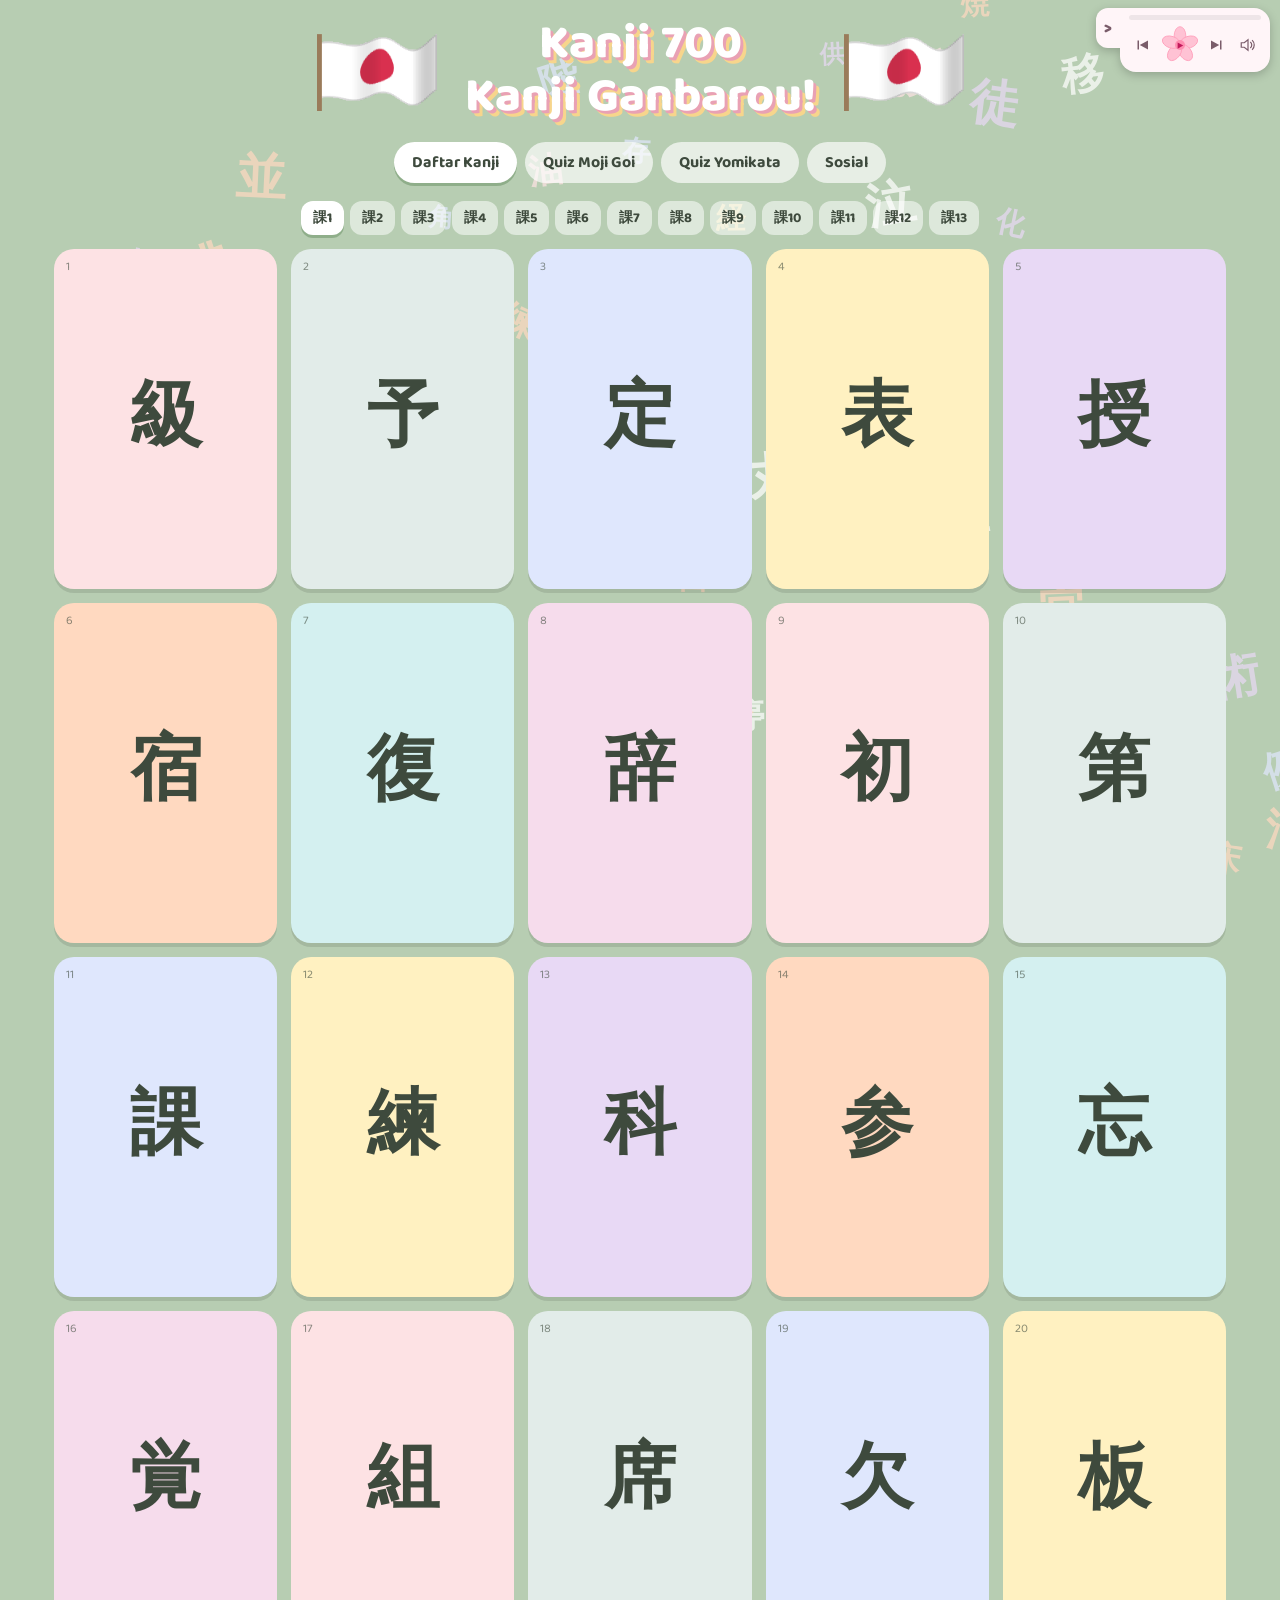
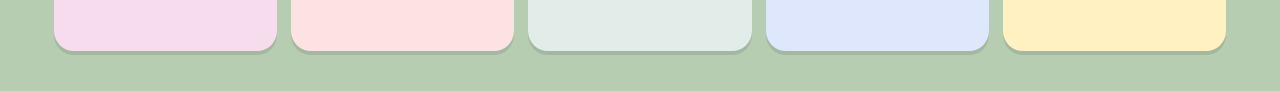
==== commit ee8f7f77: "Add files via upload" ====
--- a/index.html
+++ b/index.html
@@ -77,7 +77,7 @@
 <nav><button data-t="k" class="on">Daftar Kanji</button><button data-t="m">Quiz Moji Goi</button><button data-t="y">Quiz Yomikata</button><button data-t="s">Sosial</button></nav>
 <main id="app"></main>
 <script>const SONGS=["songs/lagu-01.mp3", "songs/lagu-02.mp3", "songs/lagu-03.mp3", "songs/lagu-04.mp3", "songs/lagu-05.mp3", "songs/lagu-06.mp3", "songs/lagu-07.mp3", "songs/lagu-08.mp3", "songs/lagu-09.mp3", "songs/lagu-10.mp3", "songs/lagu-11.mp3"];</script>
-<script>const SOSIAL_SRC="<!doctype html>\n<html lang=\"id\"><head><meta charset=\"utf-8\">\n<meta name=\"viewport\" content=\"width=device-width, initial-scale=1, viewport-fit=cover\">\n<title>Buat Karakter Lucu<\/title>\n<link href=\"https://fonts.googleapis.com/css2?family=Pixelify+Sans:wght@400;700&display=swap\" rel=\"stylesheet\">\n<style>\n:root{--pg:#ffeef7;--pn:#fff4d6;--bd:#8a5a3b;--tx:#4a3326;--wd:#ecc995;--wd2:#d3a266;box-sizing:border-box;padding-top:env(safe-area-inset-top,0px);padding-bottom:env(safe-area-inset-bottom,0px)}\n@media(prefers-color-scheme:dark){:root:not([data-theme=\"light\"]){--pg:#2a2233;--pn:#4a3a2c;--bd:#c99a5e;--tx:#fbeedc;--wd:#6b5238;--wd2:#8a6a46}}\n:root[data-theme=\"dark\"]{--pg:#2a2233;--pn:#4a3a2c;--bd:#c99a5e;--tx:#fbeedc;--wd:#6b5238;--wd2:#8a6a46}\n*{box-sizing:border-box}\nbody{margin:0;min-height:100%;background:var(--pg);color:var(--tx);font-family:'Pixelify Sans',ui-monospace,monospace}\nh1{text-align:center;margin:10px 0 0;font-size:26px;letter-spacing:1px}\n#app{max-width:980px;margin:0 auto;padding:12px;display:grid;gap:14px;grid-template-columns:minmax(0,380px) 1fr}\n@media(max-width:760px){#app{grid-template-columns:1fr}}\n.stage{position:relative;border:4px solid var(--bd);border-radius:14px;overflow:hidden;height:clamp(330px,52vh,440px);transition:background .4s}\n.ground{position:absolute;left:0;right:0;bottom:0;height:46px;border-top:4px solid #0002}\n.sh{position:absolute;left:50%;bottom:42px;width:110px;height:16px;border-radius:50%;background:#0002;transform:translateX(-50%)}\n.cv{position:absolute;left:50%;bottom:48px;height:74%;aspect-ratio:7/9;transform:translateX(-50%);image-rendering:pixelated;cursor:pointer}\n.dec span{position:absolute;opacity:.75;animation:fl 5s ease-in-out infinite;font-family:sans-serif;font-variant-emoji:text}\n@keyframes fl{50%{transform:translateY(-14px) rotate(12deg)}}\n.bub{position:absolute;right:14%;top:10%;background:#fff;color:#3b2a3a;border:3px solid #3b2a3a;border-radius:10px;padding:4px 10px;font-weight:700;transform:scale(0);transition:transform .12s}\n.bub.on{transform:scale(1) rotate(-6deg)}\n.bgn{position:absolute;top:8px;left:8px;right:8px;display:flex;justify-content:space-between;align-items:center;gap:6px}\n.rot{position:absolute;bottom:6px;width:46px;height:34px;border-radius:12px;border:3px solid var(--bd);background:var(--wd);color:var(--tx);cursor:pointer;padding:0;display:grid;place-items:center;z-index:3}\n.rot.rl{left:calc(50% - 54px)}.rot.rr{left:calc(50% + 8px)}\n.rot:active{transform:scale(.93)}\n.rot svg{width:18px;height:18px}\n.bgn button{font:inherit;width:34px;height:34px;border-radius:8px;border:3px solid var(--bd);background:var(--wd);color:var(--tx);cursor:pointer;font-weight:700}\n.panel{border:4px solid var(--bd);border-radius:14px;background:var(--pn);padding:10px;display:flex;flex-direction:column;gap:10px;min-width:0}\n.tabs{display:flex;gap:6px;flex-wrap:wrap}\n.tab{font:inherit;border:3px solid var(--bd);background:var(--wd);color:var(--tx);border-radius:8px;padding:6px 10px;cursor:pointer}\n.tab.on{background:var(--wd2);box-shadow:inset 0 -4px #0002;font-weight:700}\n.grid{display:grid;grid-template-columns:repeat(auto-fill,minmax(80px,1fr));gap:8px;max-height:270px;overflow:auto;padding:2px}\n.opt{border:3px solid var(--bd);background:#fff8;border-radius:10px;padding:4px;cursor:pointer;font:inherit;font-size:12px;color:var(--tx);display:flex;flex-direction:column;align-items:center;gap:2px}\n.opt canvas{width:64px;height:64px;image-rendering:pixelated}\n.opt.on{background:#ffd3e6;outline:3px solid #ff7aa8;color:#4a3326}\n.cols{display:flex;gap:8px;flex-wrap:wrap}\n.sw{width:30px;height:30px;border-radius:8px;border:3px solid var(--bd);cursor:pointer;padding:0}\n.sw.on{outline:3px solid #ff7aa8;outline-offset:1px}\n.note{font-size:12px;opacity:.8;margin:0}\n.acts{display:flex;gap:10px;align-items:center;margin-top:auto;padding-top:6px}\n.dice{width:58px;height:58px;border:4px solid var(--bd);background:#cfe9ff;border-radius:14px;color:#7a6af5;cursor:pointer;padding:6px}\n.dice.spin svg{animation:sp .5s}\n@keyframes sp{to{transform:rotate(360deg) scale(1.2)}}\n.btn{font:inherit;font-weight:700;font-size:16px;border:4px solid var(--bd);border-radius:12px;padding:12px 18px;cursor:pointer;color:#3b2a3a}\n.reset{background:#ffb3bf}.next{background:#9be3b0;margin-left:auto}\n.btn:active,.dice:active{transform:translateY(2px)}\n.md{position:fixed;inset:0;background:#0007;display:grid;place-items:center;z-index:9;padding:16px}\n.md[hidden]{display:none}\n.card{background:var(--pn);border:4px solid var(--bd);border-radius:16px;padding:16px;max-width:340px;width:100%;text-align:center;display:flex;flex-direction:column;gap:10px;align-items:center}\n.card canvas{height:150px;aspect-ratio:7/9;image-rendering:pixelated}\n.card input{font:inherit;width:100%;padding:8px;border:3px solid var(--bd);border-radius:8px;text-align:center;background:#fff;color:#3b2a3a}\n.card p{margin:0;font-size:13px}\n\n.card{max-height:94vh;overflow:auto}\n#gm{position:fixed;inset:0;z-index:20;background:#1d1a24;font-family:'Pixelify Sans',sans-serif;touch-action:none}\n#gm[hidden],#emp[hidden]{display:none}\n#gc{width:100%;height:100%;display:block;touch-action:none}\n#hb{position:absolute;left:10px;top:calc(10px + env(safe-area-inset-top,0px));width:auto;height:30px;padding:0 10px;font-weight:700;font-size:12px;line-height:1;font-family:inherit;white-space:nowrap}\n#hist{position:absolute;left:10px;top:calc(46px + env(safe-area-inset-top,0px));width:min(270px,48vw);max-height:34vh;overflow:auto;background:#000a;color:#fff;border-radius:10px;padding:6px 8px;font-size:13px;line-height:1.35}\n#hist b{color:#ffd3e6}\n#gt{position:absolute;right:10px;top:calc(10px + env(safe-area-inset-top,0px));display:flex;gap:6px}\n.gb{width:36px;height:36px;border-radius:10px;border:3px solid var(--bd);background:var(--wd);color:var(--tx);font-size:16px;cursor:pointer;padding:0}\n.gb.on{background:#ffd3e6;outline:2px solid #ff7aa8}\n#cb{position:absolute;left:10px;bottom:calc(10px + env(safe-area-inset-bottom,0px));display:flex;gap:6px;width:min(380px,82vw)}\n#ci{flex:1;min-width:0;font:inherit;padding:9px 10px;border:3px solid var(--bd);border-radius:12px;background:#fffe;color:#3b2a3a}\n#cs{width:44px;height:auto}#mic{position:absolute;right:10px;top:calc(50% + 32px);width:50px;height:50px;font-size:26px;border-radius:14px;opacity:.8}#mic.on{opacity:1;background:#ff6b81;outline:2px solid #fff}\n#cam{position:absolute;right:10px;top:calc(50% + 94px);width:50px;height:50px;font-size:26px;border-radius:14px;opacity:.8}#cam.on{opacity:1;background:#ffd3e6;outline:2px solid #ff7aa8}\n#em{position:absolute;right:10px;top:50%;transform:translateY(-50%);width:50px;height:50px;font-size:26px;border-radius:14px}\n#emp{position:absolute;right:68px;top:50%;transform:translateY(-50%);display:grid;grid-template-columns:repeat(2,44px);gap:6px;background:#000a;padding:8px;border-radius:12px}\n#emp .gb{width:44px;height:44px;font-size:22px}\n<\/style><\/head><body>\n<h1>Buat Karakter<\/h1>\n<div id=\"app\">\n <section class=\"stage\" id=\"stage\">\n  <div class=\"dec\" id=\"dec\"><\/div>\n    <div class=\"bub\" id=\"bub\">HAHAHA!<\/div>\n  <div class=\"ground\" id=\"gr\"><\/div><div class=\"sh\"><\/div>\n  <canvas class=\"cv\" id=\"cv\" width=\"280\" height=\"360\" title=\"Klik aku!\"><\/canvas>\n  <button class=\"rot rl\" id=\"rl\" title=\"Putar ke kiri\" aria-label=\"Putar ke kiri\"><svg viewBox=\"0 0 24 24\"><path d=\"M15 4l-8 8 8 8\" fill=\"none\" stroke=\"currentColor\" stroke-width=\"4\" stroke-linecap=\"square\"/><\/svg><\/button>\n  <button class=\"rot rr\" id=\"rr\" title=\"Putar ke kanan\" aria-label=\"Putar ke kanan\"><svg viewBox=\"0 0 24 24\"><path d=\"M9 4l8 8-8 8\" fill=\"none\" stroke=\"currentColor\" stroke-width=\"4\" stroke-linecap=\"square\"/><\/svg><\/button>\n <\/section>\n <section class=\"panel\">\n  <div class=\"tabs\" id=\"tabs\"><\/div>\n  <div class=\"grid\" id=\"opts\"><\/div>\n  <div class=\"cols\" id=\"cols\"><\/div>\n  <p class=\"note\" id=\"note\"><\/p>\n  <div class=\"acts\">\n   <button class=\"dice\" id=\"dice\" title=\"Acak karakter\"><svg viewBox=\"0 0 24 24\" width=\"100%\" height=\"100%\"><rect x=\"2\" y=\"2\" width=\"20\" height=\"20\" rx=\"5\" fill=\"#fff\" stroke=\"#c9b9ad\" stroke-width=\"1\"/><g fill=\"#e53935\"><circle cx=\"8\" cy=\"8\" r=\"1.8\"/><circle cx=\"16\" cy=\"8\" r=\"1.8\"/><circle cx=\"12\" cy=\"12\" r=\"1.8\"/><circle cx=\"8\" cy=\"16\" r=\"1.8\"/><circle cx=\"16\" cy=\"16\" r=\"1.8\"/><\/g><\/svg><\/button>\n   <button class=\"btn reset\" id=\"reset\">Reset<\/button>\n   <button class=\"btn next\" id=\"next\">Lanjut &#9654;<\/button>\n  <\/div>\n <\/section>\n<\/div>\n<div id=\"gm\" hidden><canvas id=\"gc\"><\/canvas><button class=\"gb\" id=\"hb\" title=\"Sembunyikan chat\">Sembunyikan chat<\/button><div id=\"hist\"><\/div>\n<div id=\"gt\"><button class=\"gb\" title=\"Kelas\">🏫<\/button><button class=\"gb\" title=\"Kantin\">🍜<\/button><button class=\"gb\" title=\"Lapangan Upacara\">🚩<\/button><button class=\"gb\" id=\"gx\" title=\"Keluar\">✖<\/button><\/div>\n<div id=\"cb\"><input id=\"ci\" maxlength=\"60\" placeholder=\"Klik untuk chat...\"><button class=\"gb\" id=\"cs\">➤<\/button><\/div>\n<button class=\"gb\" id=\"em\" title=\"Emoticon\">😊<\/button><button class=\"gb\" id=\"mic\" title=\"Voice chat (jarak dekat)\">🎤<\/button><button class=\"gb\" id=\"cam\" title=\"Kamera: zoom in / zoom out\">🎥<\/button><div id=\"emp\" hidden><\/div><\/div>\n<div class=\"md\" id=\"md\" hidden><div class=\"card\" id=\"card\"><\/div><\/div>\n<script src=\"https://cdn.jsdelivr.net/npm/@supabase/supabase-js@2\"><\/script>\n<script>\n// Isi dua nilai ini dari Supabase Dashboard > Project Settings > API.\n// Gunakan publishable key (atau anon key lama), JANGAN gunakan service_role/secret key.\n// Harus URL dasar proyek, tanpa /rest/v1 atau /realtime/v1.\nconst SUPABASE_URL = 'https://ridlgahoavhguwgyrkip.supabase.co';\nconst SUPABASE_KEY = 'sb_publishable_6FdItz1UEkNqvjlscuGk9g_jBb6ada_'; const TURN_URL = '', TURN_USER = '', TURN_PASS = ''; const XIR_CH = 'channel918d7f54', XIR_ID = 'Kendorize', XIR_SEC = '8fd99724-c482-11f1-9163-4a5f0e7f2f76';\nconst $=s=>document.querySelector(s);\nconst SKIN=['#ffe0c7','#f7cba5','#e9ad82','#c98a5f','#9a6240','#6e4430'];\nconst HAIRC=['#2b2230','#5b3a29','#8a5a3b','#c98f55','#f0d28a','#e8e8ef','#ef7d6b','#f48fb1','#7fb7ee','#b39ddb','#111111','#3b2417','#7b1e1e','#d4381f','#ff9f1c','#2e7d6b','#3a5fcd','#8e44ad','#7ee0c3','#9a9aa6'];\nconst CLR=['#ff9eb5','#ffb88a','#ffe27a','#a8e6a1','#8fd3f4','#a99bf5','#f5f5f5','#4a4a5a','#c7845a','#e45b5b','#e63946','#ff7f50','#f9c74f','#2a9d8f','#1d4e89','#6a4c93','#e56fa6','#8bc34a','#795548','#111111','#9e9e9e','#7b1e1e','#00bcd4','#f4e9d1'];\nconst BOTC=['#6b8fc7','#34425f','#8d7b5a','#4a4a5a','#f4f0e8','#e07a9a','#7aa889','#b57a5a','#1b2a49','#111111','#7b1e1e','#2a7f62','#c9a66b','#9e9e9e','#6a4c93','#e63946'];\nconst SHC=['#f5f5f5','#3b3b48','#8a5a3b','#e45b5b','#6b8fc7','#f4b6c2','#f0d28a','#7fbf9a'];\nconst MI=(x,y,w,h,s)=>{const a=[x,y,w,h],b=[24-x-w,y,w,h];if(s!==undefined){a.push(s);b.push(s)}return[a,b]};\nconst C=[[6,2,12,3],[5,3,1,6],[18,3,1,6]];\n// [nama, di belakang kepala, di depan kepala, ikat/aksen]. 0-4 = cowok, 5-9 = cewek\nconst HR=[\n['Wolfcut',[[5,8,14,9],[6,17,3,1],[11,17,3,1],[15,17,3,1]],[...C,[7,1,3,1],[12,1,4,1],[9,0,3,1],...MI(6,5,5,2),[11,5,2,1],...MI(5,6,2,8),...MI(4,11,2,3),[8,5,1,3,-.25],[15,5,1,3,-.25]]],\n['Buzzcut',[],[[7,2,10,1],[6,3,12,2],...MI(6,5,1,3),[7,3,10,1,.2]]],\n['Comma Hair',[],[...C,[8,1,8,1],[6,5,3,2],[9,5,7,2],[16,5,2,2],[9,7,3,1],[10,8,1,1],[13,7,2,1,-.25]]],\n['Messy Hair',[[5,6,14,7]],[...C,[6,0,2,2],[9,-1,2,3],[12,0,3,2],[16,0,2,2],[4,3,2,2],[19,4,1,2],[6,5,3,3],[10,5,2,2],[13,5,2,1],[15,5,3,3],[4,6,2,4],[18,6,2,4],[8,1,2,1,.3]]],\n['Curtain Hair',[[5,6,14,7]],[...C,...MI(6,5,4,2),...MI(6,7,2,5),...MI(5,10,2,3),[11,3,2,4,-.35]]],\n['Curtain Bangs',[[4,3,16,16]],[...C,...MI(6,5,4,2),...MI(6,7,2,3),...MI(4,5,3,11),[11,3,2,3,-.3]]],\n['Long Layers',[[4,3,16,14],[3,12,3,6],[18,12,3,6],[5,17,4,3],[15,17,4,3]],[...C,[6,5,6,2],[12,5,6,1],[7,7,3,1],...MI(4,5,2,12),[10,2,3,1,.3]]],\n['Bob Cut',[[4,3,16,12]],[...C,[6,5,12,2],...MI(4,5,3,10)]],\n['Shaggy Cut',[[4,4,16,13],[3,13,2,3],[19,13,2,3],[7,17,3,2],[14,17,3,2]],[...C,[7,1,3,1],[13,1,3,1],[6,5,3,3],[9,5,2,2],[12,5,2,3],[15,5,3,2],[17,7,2,2],...MI(4,6,2,8),...MI(3,10,2,3)]],\n['Ponytail',[[17,3,3,3],[19,6,3,12],[18,17,3,3]],[...C,...MI(6,5,5,2),[11,5,2,1],[8,1,6,1,.3]],[[17,3,2,2]]]];\nconst N={hair:HR.map(h=>h[0]),\ntop:['Kaos Polos','Kaos Polos','Hoodie','Bomber Jacket','Flannel','Knit Sweater','Seragam','Varsity Jacket','Dress','Crop Top'],\nbot:['Celana Pendek','Jogger','Cargo','Sarung Sholat','Overall','Legging','Mini Skirt','Rok Panjang','Rok Plisa','Rok A-Line'],\nshoe:['Sneakers','Boots','Formal','Sandal','High Top','Loafer','Wellington','Slip On'],\nacc:['Tanpa','Topi','Kacamata','Kacamata Hitam','Headphone','Bando','Masker','Syal','Sayap','Kuping Kucing']};\nconst BG=[['Permen Pink','#ffd3e6','#fff0f6','\\u2665','#ff9cc2','#f6b8d0'],['Langit Biru','#c7e6ff','#effaff','\\u2601','#ffffff','#a8d8a0'],['Mint Segar','#c9f2dc','#f1fff7','\\u273F','#8fdcb0','#b8e6a8'],['Lavender','#e1d4ff','#f6f0ff','\\u2605','#b9a3f5','#cdbff0'],['Peach Sunset','#ffd9b8','#ffe8f0','\\u25CF','#ffb38a','#f6c6a0'],['Lemon Pop','#fff1a8','#fffbe3','\\u266A','#f5d24a','#f2e08a'],['Bubble Tea','#f1dccb','#fff3e8','\\u25CB','#c99a7a','#e4c6a8'],['Malam Pastel','#bfc8ff','#e8d6ff','\\u2726','#fff4a8','#a9b4f0']];\n\nconst lo=document.createElement('canvas');lo.width=28;lo.height=36;\nconst L=lo.getContext('2d',{willReadFrequently:true});\nfunction mix(h,a){const n=parseInt(h.slice(1),16),f=c=>Math.round(a>0?c+(255-c)*a:c*(1+a));\n return '#'+[n>>16,(n>>8)&255,n&255].map(f).map(v=>v.toString(16).padStart(2,'0')).join('')}\n\nconst R=(col,x,y,w,h)=>{L.fillStyle=col;L.fillRect(x,y,w,h)};\nconst S=(col,x,y,w,h)=>{R(col,x,y,w,h);R(col,24-x-w,y,w,h)};\nconst hp=(hc,r)=>R(r.length>4?mix(hc,r[4]):hc,r[0],r[1],r[2],r[3]);\n// sarung sholat bermotif kotak-kotak (plaid)\nconst sarung=(W,x,y,w,h)=>{const dk=mix(W,-.32),lt=mix(W,.4),dd=mix(W,-.55);R(W,x,y,w,h);\n for(let j=1;j<h;j++)for(let i=0;i<w;i++){const a=(i-1)%4==0,b=(j-1)%3==0;if(a&&b)R(dd,x+i,y+j,1,1);else if(a)R(dk,x+i,y+j,1,1);else if(b)R(lt,x+i,y+j,1,1)}\n R(mix(W,-.5),x,y,w,1);R(mix(W,-.3),x,y+h-1,w,1)};\nconst mr=document.createElement('canvas');mr.width=28;mr.height=36;const MR=mr.getContext('2d');\n\n// Rambut tampak belakang: [rambut, ikat]\nconst BKH=[\n[[[7,2,10,12],[6,3,12,10],[4,8,16,9],[5,17,3,1],[10,17,4,1],[16,17,3,1],[8,9,1,6,-.25],[11,6,1,9,-.25],[15,9,1,6,-.25]],[]],\n[[[7,2,10,3],[6,3,12,7],[7,10,10,2,.3]],[]],\n[[[7,2,10,11],[6,3,12,8],[6,11,12,1,.3],[11,4,2,1,-.25],[10,5,1,2,-.25]],[]],\n[[[7,1,10,12],[6,3,12,9],[5,1,2,2],[8,-1,2,3],[12,-1,3,2],[16,0,3,2],[9,5,1,6,-.25],[13,4,1,7,-.25],[16,6,1,4,-.25],[6,12,12,2]],[]],\n[[[7,2,10,11],[6,3,12,9],[5,6,14,7],[12,3,1,10,-.25]],[]],\n[[[7,2,10,12],[6,3,12,10],[4,4,16,15],[9,8,1,10,-.2],[14,8,1,10,-.2],[12,4,1,12,-.2]],[]],\n[[[7,2,10,12],[6,3,12,10],[4,3,16,14],[3,12,18,7],[4,19,6,2],[14,19,6,2],[10,18,4,2],[8,10,1,9,-.2],[12,8,1,11,-.2],[16,10,1,9,-.2]],[]],\n[[[7,2,10,12],[6,3,12,10],[4,4,16,9],[5,12,14,3],[7,15,10,1,-.2]],[]],\n[[[7,2,10,12],[6,3,12,10],[4,4,16,13],[3,11,18,5],[5,16,3,2],[10,17,4,2],[16,16,3,2],[7,1,3,1],[13,1,3,1],[8,8,1,7,-.22],[12,6,1,10,-.22],[15,9,1,7,-.22]],[]],\n[[[7,2,10,11],[6,3,12,8],[10,0,4,3],[10,3,4,2],[9,5,6,6],[10,11,4,7],[11,18,2,2],[12,6,1,11,-.25]],[[9,3,6,1]]]];\n\n// Rambut tampak samping (menghadap kanan): [belakang, depan, ikat, tutup telinga]\nconst SB=[[6,2,12,3],[5,3,7,9]];\nconst SD=[\n[[[4,6,8,11],[3,12,3,3],[4,16,3,2]],SB.concat([[7,0,3,2],[11,0,4,2],[12,5,5,2],[13,7,3,1],[8,5,1,6,-.25],[10,4,1,5,-.25],[4,9,3,6]]),[],true],\n[[],[[6,2,12,3],[5,3,6,6],[12,5,5,1],[6,3,10,1,.2]],[],false],\n[[],SB.concat([[8,1,8,1],[12,5,5,2],[14,7,2,1],[15,8,1,1]]),[],false],\n[[[4,5,3,6]],SB.concat([[5,1,2,2],[8,-1,2,3],[11,0,2,2],[14,-1,2,3],[16,1,2,2],[12,5,5,2],[15,7,2,1],[3,8,2,3],[7,4,1,6,-.25]]),[],false],\n[[[4,5,8,9]],SB.concat([[12,5,5,2],[9,5,4,7],[11,7,2,4,-.25]]),[],true],\n[[[3,4,9,16]],SB.concat([[11,5,5,2],[10,7,3,4],[9,5,1,10,-.2]]),[],true],\n[[[3,4,9,17],[2,14,3,5]],SB.concat([[12,5,5,2],[13,7,3,1],[8,6,1,12,-.2]]),[],false],\n[[[4,4,8,11]],SB.concat([[12,5,6,2],[10,9,2,5]]),[],true],\n[[[3,5,9,12],[2,15,3,3],[5,17,3,2]],SB.concat([[7,0,2,2],[11,0,3,2],[14,1,2,1],[12,5,5,2],[14,7,2,1],[16,7,1,2]]),[],true],\n[[[1,1,5,4],[0,4,4,11],[1,14,3,3]],SB.concat([[12,5,5,2],[13,7,2,1]]),[[5,2,2,3]],false]];\n\n// ===== Gaya rambut modern (mengganti indeks 1,2,3,8,9) =====\nconst MH=(i,nm,bk,fr,tie,bkh,sd)=>{HR[i]=[nm,bk,fr,tie];BKH[i]=bkh;SD[i]=sd};\nMH(1,'Two-Block',[],[...C,[7,1,10,1],[8,0,8,1],[7,5,10,2],[7,7,2,1],[15,7,2,1],[11,5,1,2,-.25],[9,5,1,1,-.25],[14,5,1,1,-.25]],[],\n [[[7,1,10,3],[6,2,12,9],[8,0,8,1],[7,11,10,1,.3]],[]],\n [[],SB.concat([[7,1,10,1],[8,0,8,1],[12,5,7,2],[11,7,1,1]]),[],false]);\nMH(2,'Textured Crop',[],[...C,[8,0,2,1],[11,0,3,1],[7,1,10,1],[7,5,2,2],[9,5,2,1],[11,5,3,2],[14,5,3,1],[16,5,2,2],[10,7,1,1],[13,7,1,1],[8,5,1,1,-.25],[15,5,1,1,.3]],[],\n [[[7,1,10,3],[6,2,12,8],[8,0,2,1],[11,0,3,1],[6,10,12,1,.3],[10,4,1,2,-.25],[14,3,1,3,-.25]],[]],\n [[],SB.concat([[8,0,2,1],[11,0,3,1],[7,1,9,1],[12,5,2,2],[14,5,3,1],[16,5,2,2],[13,7,1,1],[8,5,1,5,-.25]]),[],false]);\nMH(3,'Slick Back',[],[[6,2,12,3],[5,3,1,4],[18,3,1,4],[7,1,10,1],[8,0,8,1],[9,-1,6,1],[9,1,1,3,.3],[12,0,1,4,.3],[15,1,1,3,.3],[7,5,2,1,-.3],[15,5,2,1,-.3]],[],\n [[[7,1,10,3],[6,2,12,9],[8,0,8,1],[9,-1,6,1],[9,3,1,7,.25],[12,2,1,8,.25],[15,3,1,7,.25],[7,11,10,1,-.25]],[]],\n [[],SB.concat([[8,0,8,1],[9,-1,6,1],[7,1,9,1],[12,5,5,1],[8,2,1,4,.3],[10,1,1,4,.3],[12,1,1,3,.3]]),[],false]);\nMH(8,'Hime Cut',[[4,3,16,17],[3,14,2,5],[19,14,2,5]],[...C,[6,5,12,2],...MI(4,7,2,7),[9,5,1,2,-.2],[14,5,1,2,-.2]],[],\n [[[7,2,10,11],[6,3,12,10],[4,4,16,16],[3,14,2,5],[19,14,2,5],[8,8,1,10,-.2],[12,6,1,13,-.2],[15,8,1,10,-.2]],[]],\n [[[3,4,9,16],[2,13,3,5]],SB.concat([[12,5,6,2],[10,7,3,6],[9,5,1,10,-.2]]),[],true]);\nMH(9,'Twin Buns',[],[...MI(3,0,4,4),...MI(4,1,1,1,.3),...C,[6,5,12,1],[7,6,3,1],[14,6,3,1],[11,5,1,2,-.25]],[[5,3,2,1],[17,3,2,1]],\n [[[7,2,10,11],[6,3,12,8],[3,0,4,4],[17,0,4,4],[4,1,1,1,.3],[19,1,1,1,.3],[7,11,10,1,-.2]],[[5,3,2,1],[17,3,2,1]]],\n [[],SB.concat([[4,0,5,4],[5,1,1,1,.3],[12,5,6,1],[8,6,3,1]]),[[5,3,3,1]],false]);\nMH(10,'Ivy League',[],[...C,[7,1,10,1],[7,5,5,2],[12,5,5,1],[10,2,1,3,-.3],[14,3,3,1,.25]],[],\n [[[7,1,10,3],[6,2,12,8],[6,10,12,1,.3],[10,2,1,3,-.3]],[]],\n [[],SB.concat([[7,1,9,1],[12,5,6,2],[11,3,1,2,-.3],[8,10,3,1,.3]]),[],false]);\nMH(11,'Buzzcut',[],[[7,2,10,1],[6,3,12,2],...MI(6,5,1,3),[7,3,10,1,.2]],[],\n [[[7,2,10,3],[6,3,12,7],[7,10,10,2,.3]],[]],\n [[],[[6,2,12,3],[5,3,6,6],[12,5,5,1],[6,3,10,1,.2]],[],false]);\nMH(12,'Messy Hair',[[5,6,14,7]],[...C,[6,0,2,2],[9,-1,2,3],[12,0,3,2],[16,0,2,2],[4,3,2,2],[19,4,1,2],[6,5,3,3],[10,5,2,2],[13,5,2,1],[15,5,3,3],[4,6,2,4],[18,6,2,4],[8,1,2,1,.3]],[],\n [[[7,1,10,12],[6,3,12,9],[5,1,2,2],[8,-1,2,3],[12,-1,3,2],[16,0,3,2],[9,5,1,6,-.25],[13,4,1,7,-.25],[16,6,1,4,-.25],[6,12,12,2]],[]],\n [[[4,5,3,6]],SB.concat([[5,1,2,2],[8,-1,2,3],[11,0,2,2],[14,-1,2,3],[16,1,2,2],[12,5,5,2],[15,7,2,1],[3,8,2,3],[7,4,1,6,-.25]]),[],false]);\nMH(13,'Pixie Cut',[],[...C,[7,1,10,1],[8,0,6,1],[6,5,8,2],[14,5,3,1],[6,7,2,2],[17,6,1,3],[11,5,1,2,-.25]],[],\n [[[7,1,10,3],[6,2,12,9],[6,11,12,2],[8,0,6,1],[12,3,1,6,-.25]],[]],\n [[],SB.concat([[8,0,6,1],[7,1,9,1],[12,5,5,2],[13,7,2,1],[5,10,5,2]]),[],false]);\nMH(14,'Medium Wolf Cut',[[4,4,16,12],[3,12,2,4],[19,12,2,4],[5,15,3,2],[16,15,3,2]],[...C,[7,1,3,1],[12,1,4,1],[9,0,3,1],[6,5,5,2],[12,5,6,1],[8,7,2,1],[14,7,2,1],...MI(4,5,2,9),...MI(3,10,2,3),[8,5,1,3,-.25],[15,5,1,3,-.25]],[],\n [[[7,2,10,11],[6,3,12,10],[4,4,16,12],[3,12,3,3],[18,12,3,3],[5,15,4,2],[15,15,4,2],[8,8,1,6,-.2],[12,6,1,9,-.2],[15,8,1,6,-.2]],[]],\n [[[3,4,9,12],[2,12,3,3],[4,15,4,2]],SB.concat([[7,0,3,2],[11,0,3,2],[12,5,5,2],[14,7,2,1],[8,5,1,5,-.25],[9,11,2,2]]),[],true]);\nMH(15,'Butterfly Cut',[[4,3,16,16],[2,10,3,8],[19,10,3,8],[3,17,4,3],[17,17,4,3]],[...C,...MI(6,5,4,2),...MI(6,7,2,4),...MI(3,8,3,8),...MI(2,12,2,5),[10,2,3,1,.3],[11,3,2,3,-.3]],[],\n [[[7,2,10,12],[6,3,12,10],[4,4,16,14],[2,10,3,8],[19,10,3,8],[3,17,5,3],[16,17,5,3],[9,8,1,9,-.2],[14,8,1,9,-.2],[12,4,1,12,-.2]],[]],\n [[[3,4,9,14],[1,10,4,7],[3,17,4,2]],SB.concat([[11,5,5,2],[10,7,3,5],[9,5,1,9,-.2],[13,7,2,1]]),[],true]);\nMH(16,'Hijab',[],[[6,0,12,1],[5,1,14,5],[7,5,10,1,-.22],[5,6,2,9],[17,6,2,9],[7,6,1,8,-.22],[16,6,1,8,-.22],[5,15,14,5],[4,17,16,3],[5,14,14,1,-.22],[4,20,16,1,-.22],[8,2,3,1,.35],[9,16,2,1,.35],[12,17,1,3,-.22]],[],\n [[[5,0,14,16],[5,14,14,2,-.22],[4,16,16,5],[4,20,16,1,-.22],[9,3,2,5,.35],[11,9,1,6,-.22]],[]],\n [[],[[5,0,13,6],[4,2,9,13],[4,14,9,1,-.22],[4,15,11,6],[4,20,11,1,-.22],[13,2,5,4],[12,5,6,1,-.22],[8,1,3,1,.35],[11,8,1,6,-.22]],[],true]);\nHR[0][0]='Wolf Cut';HR[4][0]='Curtain Hair';HR[7][0]='French Bob';\nN.hair=HR.map(h=>h[0]);\nObject.assign(N,{\n top:['Kaos Polos','Kaos Polos','Hoodie','Bomber Jacket','Flannel','Knit Sweater','Kemeja Sekolah','Varsity Jacket','Dress','Crop Top','Denim Jacket','Cardigan','Ruffle Blouse'],\n bot:['Bermuda','Jogger','Cargo','Sarung Sholat','Overall','Legging','Mini Skirt','Rok Panjang','Rok Plisa','Rok A-Line','Chino','Wide Leg'],\n shoe:['Chunky Sneakers','Boots','Pantofel','Sandal','High Top','Loafer','Rain Boots','Slip On','Mary Jane','Platform'],\n acc:['Tanpa','Topi','Kacamata','Kacamata Hitam','Headphone','Pita','Masker','Syal','Sayap','Kuping Kucing','Peci','Jepit Rambut','Helm Bogo']});\n// Katalog per gender (angka = indeks gambar)\nconst CAT={m:{hair:[0,1,2,3,4,10,11,12],top:[1,2,3,10,4,7],bot:[2,3,1,0,4,10],shoe:[0,4,1,5,3,2],acc:[0,1,3,4,6,7,9,10,12]},\n f:{hair:[5,6,7,8,9,13,14,15,16],top:[9,5,8,11,12,6],bot:[6,8,9,7,5,11],shoe:[8,9,1,3,6,5],acc:[0,5,9,2,8,4,11,12]}};\n\nfunction outline(){\n const im=L.getImageData(0,0,28,36),d=im.data,a=new Uint8Array(1008);\n for(let i=0;i<1008;i++)a[i]=d[i*4+3]>0?1:0;\n for(let y=0;y<36;y++)for(let x=0;x<28;x++){const i=y*28+x;\n  if(!a[i]&&((x>0&&a[i-1])||(x<27&&a[i+1])||(y>0&&a[i-28])||(y<35&&a[i+28]))){d[i*4]=59;d[i*4+1]=42;d[i*4+2]=58;d[i*4+3]=255}}\n L.putImageData(im,0,0)}\n\n// vw: 0 = depan, 1 = kanan, 2 = belakang, 3 = kiri\nfunction draw(c,st,vw){vw|=0;L.clearRect(0,0,28,36);L.save();L.translate(2,3);\n if(vw==1||vw==3)drawSide(c,st);else drawFB(c,st,vw==2);\n L.restore();outline();\n if(vw==3){MR.clearRect(0,0,28,36);MR.save();MR.translate(28,0);MR.scale(-1,1);MR.drawImage(lo,0,0);MR.restore();L.clearRect(0,0,28,36);L.drawImage(mr,0,0)}}\n\n// ===== Tampak depan & belakang =====\nfunction drawFB(c,st,BK){\n const dy=st.dy,sk=SKIN[c.skin],hc=HAIRC[c.hc],H=HR[c.hair],tc=CLR[c.tc],bc=BOTC[c.bc],sc=SHC[c.sc],ac=CLR[c.ac],F=c.g=='f',D='#2a2230';\n // belakang\n L.save();L.translate(0,dy);\n if(!BK){\n  H[1].forEach(r=>hp(hc,r));\n  if(c.acc==8){const w=mix(ac,.45);S(w,1,9,5,4);S(w,0,7,3,3);S(w,2,13,4,3)}}\n L.restore();\n // badan menyatu: kaki, torso, lengan\n S(sk,9,23,3,6);\n const Y=15+dy,tn=8-dy;\n R(sk,8,Y,8,tn);S(sk,6,16+dy,2,7-dy);\n // baju\n const SL=h=>S(tc,6,16+dy,2,h),dk=mix(tc,-.22),lt=mix(tc,.4),Tb=()=>R(tc,8,Y,8,tn);\n switch(c.top){\n case 0:Tb();SL(3);if(!BK)R(sk,10,Y,4,1);break;\n case 1:Tb();SL(3);if(!BK)R(sk,10,Y,4,1);break;\n case 2:Tb();SL(5);R(dk,7,Y,10,BK?3:2);if(!BK){R('#fff',11,Y+2,1,3);R('#fff',12,Y+2,1,2);R(dk,10,Y+5,4,2)}S(dk,6,21,2,1);break;\n case 3:Tb();R(dk,8,Y+tn-1,8,1);S(lt,6,17+dy,2,1);\n  if(BK){R(dk,12,Y+1,1,tn-2);R(dk,8,Y,8,1)}else{R('#f4f0e8',11,Y,2,tn-1);R(dk,10,Y,1,tn-1);R(dk,13,Y,1,tn-1);R(dk,8,Y,3,1);R(dk,13,Y,3,1)}\n  SL(5);S(lt,6,17+dy,2,1);S(dk,6,21,2,1);break;\n case 4:Tb();SL(4);R(dk,8,Y+3,8,1);R(dk,8,Y+6,8,1);S(lt,9,Y+2,1,tn-2);S(dk,6,18+dy,2,1);\n  if(BK)R(lt,8,Y,8,1);else{R(dk,11,Y+1,2,tn-1);S(lt,9,Y,2,2)}break;\n case 5:Tb();SL(5);R(dk,8,22,8,1);S(dk,6,21,2,1);R(dk,9,Y,6,1);R(lt,8,Y+3,8,1);break;\n case 6:R('#f6f3ee',8,Y,8,tn);S('#f6f3ee',6,16+dy,2,4);S(tc,6,19+dy,2,1);R(tc,8,Y,8,2);\n  if(BK){R(tc,8,Y+2,8,2);R(mix(tc,.4),8,Y+3,8,1)}else{R(tc,10,Y+2,4,1);R(tc,11,Y+3,2,1);R('#e86a7a',11,Y+3,2,2)}break;\n case 7:Tb();S('#f6f3ee',6,16+dy,2,5);S(tc,6,20+dy,2,1);R(dk,8,Y+tn-1,8,1);R(dk,9,Y,6,1);\n  if(BK){R('#fff',10,Y+2,1,2);R('#fff',13,Y+2,1,2);R('#fff',11,Y+4,2,1)}\n  else{R(dk,11,Y+1,1,tn-2);R('#fff',9,Y+2,2,2);R(tc,9,Y+3,1,1)}break;\n case 8:Tb();SL(2);if(!BK)R(sk,10,Y,4,1);R(tc,7,22,10,5);R(dk,8,21,8,1);R(lt,7,26,10,1);if(BK)R(dk,10,20,4,2);break;\n case 9:R(tc,8,Y,8,4);SL(2);R(lt,8,Y+3,8,1);if(!BK)R(sk,10,Y,4,1);break;\n case 10:Tb();SL(5);S(dk,6,21,2,1);if(BK)R(dk,8,Y,8,1);else{R(dk,11,Y,2,tn);S(lt,9,Y+3,2,2);R(dk,8,Y,3,1);R(dk,13,Y,3,1)}break;\n case 11:Tb();SL(5);S(dk,6,21,2,1);if(BK)R(dk,8,Y+tn-1,8,1);else{R('#f6f3ee',11,Y,2,tn);S(dk,10,Y+1,1,tn-1);R(dk,11,Y+tn-1,2,1)}break;\n case 12:Tb();SL(2);R(lt,8,Y,8,1);R(lt,7,Y+tn-1,10,1);if(!BK){R(dk,11,Y+1,2,2);S(dk,10,Y+1,1,1)}break}\n // sepatu\n switch(c.shoe){\n  case 0:S(sc,7,29,5,2);S('#fff',7,31,5,1);S(mix(sc,.5),7,30,2,1);break;\n  case 1:S(sc,8,26,4,3);S(sc,7,29,5,2);S('#3a2a28',7,31,5,1);S(mix(sc,.3),8,26,4,1);break;\n  case 2:S(mix(sc,-.3),7,29,5,2);S('#222',7,31,5,1);S('#fff',8,29,1,1);break;\n  case 3:S(sk,7,29,5,2);S(sc,7,31,5,1);S(sc,9,29,3,1);S(sc,8,30,1,1);break;\n  case 4:S(sc,8,27,4,2);S(sc,7,29,5,2);S('#fff',7,31,5,1);S('#fff',9,28,1,1);break;\n  case 5:S(mix(sc,-.2),7,29,5,2);S('#2a2020',7,31,5,1);S('#ffd54f',9,29,1,1);break;\n  case 6:S(sc,8,24,4,5);S(sc,7,29,5,2);S(mix(sc,-.4),7,31,5,1);S(mix(sc,.4),8,24,1,4);break;\n  case 7:S(mix(sc,.2),7,29,5,2);S('#fff',7,31,5,1);S(mix(sc,-.2),8,30,4,1);break;\n  case 8:S(sc,7,29,5,2);S('#222',7,31,5,1);S(mix(sc,.5),7,29,5,1);S(mix(sc,.5),8,28,1,1);break;\n  case 9:S(sc,7,28,5,2);S('#fff',7,30,5,2);S(mix(sc,.4),8,28,2,1)}\n // bawahan\n if(c.top!=8){const W=bc,d2=mix(bc,-.25),l2=mix(bc,.3),P=()=>{R(W,8,22,8,2);S(W,8,24,4,5)};\n switch(c.bot){\n  case 0:R(W,8,22,8,2);S(W,8,24,4,2);break;\n  case 1:P();S(d2,8,28,4,1);if(!BK){R(mix(bc,.5),11,22,1,2);R(mix(bc,.5),12,22,1,2)}break;\n  case 2:P();S(d2,9,26,2,2);break;\n  case 3:sarung(W,7,22,10,6);break;\n  case 4:P();if(BK){R(W,9,20,6,2);S(W,9,15+dy,1,6-dy);S('#ffe27a',9,20,1,1)}else{R(W,9,17+dy,6,5-dy);R(d2,11,19+dy,2,2);S(W,9,15+dy,1,2);S('#ffe27a',9,17+dy,1,1)}break;\n  case 5:R(W,8,22,8,1);S(W,9,23,3,6);break;\n  case 6:R(W,8,22,8,1);R(W,7,23,10,3);break;\n  case 7:R(W,8,22,8,1);R(W,7,23,10,5);R(l2,7,27,10,1);break;\n  case 8:R(W,7,22,10,4);[9,11,12,14].forEach(x=>R(d2,x,23,1,3));R(l2,7,25,10,1);break;\n  case 9:R(W,8,22,8,1);R(W,7,23,10,2);R(W,6,25,12,2);R(l2,6,26,12,1);break;\n  case 10:P();if(BK)S(d2,9,23,2,1);else S(d2,9,23,1,2);S(d2,8,28,4,1);break;\n  case 11:R(W,7,22,10,2);S(W,7,24,5,5);S(l2,9,24,1,5);S(d2,7,28,5,1)}}\n // sayap dilihat dari belakang: menempel di punggung\n if(BK&&c.acc==8){const w=mix(ac,.45);L.save();L.translate(0,dy);S(w,2,12,6,5);S(w,0,10,3,4);S(w,1,16,5,4);L.restore()}\n // kepala\n L.save();L.translate(0,dy);\n R(sk,7,3,10,12);R(sk,6,4,12,10);\n if(BK){const B=BKH[c.hair];B[0].forEach(r=>hp(hc,r));B[1].forEach(r=>R('#ff7aa8',...r))}\n else{\n  if(st.lau){S(D,8,10,1,1);S(D,9,9,1,1);S(D,10,10,1,1)}\n  else if(st.blink)S(D,8,11,2,1);\n  else{S(D,8,9,2,3);S('#fff',8,9,1,1);if(F)S(D,7,9,1,1)}\n  S(st.lau?'#ff6f8a':'#ffa0ae',7,12,2,1);\n  if(st.lau){R('#7a2a3a',10,12,4,2);R('#fff',10,12,4,1);R('#ff8fa3',11,13,2,1)}else R('#c0566a',11,12,2,1);\n  H[2].forEach(r=>hp(hc,r));\n }\n R(mix(hc,.3),8,2,3,1);\n if(!BK&&H[3])H[3].forEach(r=>R('#ff7aa8',...r));\n switch(c.acc){\n  case 1:if(BK){R(ac,6,1,12,5);R(mix(ac,-.25),6,5,12,1);R(mix(ac,-.3),10,3,4,2);R(mix(ac,.5),11,0,2,1)}\n   else{R(ac,6,1,12,3);R(ac,5,3,14,2);R(mix(ac,-.25),5,5,14,1);R(mix(ac,.5),11,0,2,1)}break;\n  case 2:if(BK)S(ac,6,9,1,1);else{S(ac,7,8,4,1);S(ac,7,12,4,1);S(ac,7,9,1,3);S(ac,10,9,1,3);R(ac,11,9,2,1)}break;\n  case 3:if(BK)S('#2a2a3a',6,9,1,1);else{S('#2a2a3a',7,8,4,4);R('#2a2a3a',11,9,2,1);S('#7a7a9a',8,9,1,1)}break;\n  case 4:R(ac,6,1,12,1);S(ac,5,2,1,5);S(mix(ac,-.25),4,7,2,5);S(mix(ac,.4),4,8,1,3);break;\n  case 5:if(BK){R(ac,9,1,2,3);R(ac,6,1,2,3);R(mix(ac,-.3),8,2,1,1)}else{R(ac,13,1,2,3);R(ac,16,1,2,3);R(mix(ac,-.3),15,2,1,1)}break;\n  case 6:if(BK)R(mix(ac,-.1),6,11,12,1);else{R(ac,7,11,10,4);R(mix(ac,-.15),7,12,10,1);S(ac,6,10,1,1)}break;\n  case 7:R(ac,7,15,10,2);R(mix(ac,-.15),14,17,2,5);R(mix(ac,.3),7,15,10,1);break;\n  case 9:{const dk2=mix(ac,-.3),pk='#f4a6b8';S(dk2,5,-3,1,1);S(ac,5,-2,2,1);S(ac,5,-1,3,1);S(ac,5,0,4,1);S(ac,5,1,5,2);S(dk2,5,-1,1,2);\n   if(!BK){S(pk,6,-1,1,1);S(pk,6,0,2,2);S(mix(pk,.6),7,1,1,1);S(mix(ac,.55),8,2,1,1)}else{S(mix(ac,-.15),6,0,2,2);S(mix(ac,.3),6,-1,1,1)}break}\n  case 10:if(!F){const dk2=mix(ac,-.25);R(ac,6,-1,12,5);R(dk2,6,4,12,1);R(mix(ac,.35),7,-1,6,1);R(mix(ac,.2),6,0,1,4)}break;\n  case 11:if(!BK){R(ac,14,5,3,1);R('#fff',15,4,1,1)}break;\n  case 12:R(ac,6,0,12,2);R(ac,5,2,14,4);R(mix(ac,-.3),5,6,14,1);S(mix(ac,-.3),5,7,1,5);R(mix(ac,.55),8,1,3,1);R(mix(ac,-.35),11,0,2,6);S('#e8e8f0',6,3,1,1);S('#3a3a48',5,12,1,2);if(!BK){R(mix(ac,-.45),7,6,10,1);R('#d8d8e0',11,7,2,1)}}\n L.restore();\n}\n\n// ===== Tampak samping (menghadap kanan; kiri = cermin) dengan siklus jalan/lari =====\nfunction drawSide(c,st){\n const dy=st.dy,am=st.am||0,th=st.ph||0,mvg=am>.12,sk=SKIN[c.skin],hc=HAIRC[c.hc],tc=CLR[c.tc],bc=BOTC[c.bc],sc=SHC[c.sc],ac=CLR[c.ac],F=c.g=='f',D='#2a2230';\n const Y=15+dy,tn=8-dy,dk=mix(tc,-.22),lt=mix(tc,.4),SH=mix(sk,-.12),HD=SD[c.hair];\n const ST=mvg?am*(c.top!=8&&c.bot==3?1.5:2.8):0,LF=mvg?Math.max(0,am-.3):0,lean=mvg&&am>1.45?1:0;\n // kaki: ayunan dari pinggul, lutut menekuk & kaki terangkat saat diayun ke depan\n const lp=ph=>{const sn=Math.sin(ph),cs=Math.cos(ph),sw=sn*ST,up=Math.max(0,cs),lift=Math.round(up*LF*1.6),bend=up*LF*1.5,n=6-lift,\n  xo=i=>Math.round(sw*(i/5))-(i>=3?Math.round(bend*(i-2)/3):0);return{n,lift,xo,fx:10+xo(n-1)}};\n const GN=lp(th),GF=lp(th+Math.PI);\n // lengan: berayun berlawanan dengan kaki, siku menekuk ke depan saat berlari\n const AA=mvg?am*3.1:0,bf=mvg?Math.round(Math.min(1.5,am)*1.1):0,up2=mvg&&am>1.4?1:0;\n const AR=[[tc,3,0,3],[tc,3,0,3],[tc,5,dk,5],[tc,5,dk,5],[tc,4,0,4],[tc,5,dk,5],['#f6f3ee',4,tc,3],['#f6f3ee',5,tc,4],[tc,2,0,2],[tc,2,0,2],[tc,5,dk,5],[tc,5,dk,5],[tc,2,0,2]][c.top];\n const arm=(sn,dim)=>{const AL=7-dy-up2,o=sn*AA;\n  for(let i=0;i<AL;i++){const ox=Math.round(o*i/(AL-1))+(i>=3?bf:0);\n   let col=i<AR[1]?AR[0]:sk;if(AR[2]&&i==AR[3])col=AR[2];if(dim)col=mix(col,-.18);\n   R(col,10+ox+lean,16+dy+i,3,1)}};\n const BL=c.top==8?0:[3,6,6,0,6,6,0,0,0,0,6,6][c.bot],LW=(c.top!=8&&c.bot==11)?4:3;\n const leg=(G,dim)=>{for(let i=0;i<G.n;i++){let col=i<BL?bc:sk;if(c.bot==1&&BL&&i==4)col=mix(bc,-.25);if(dim)col=mix(col,-.2);R(col,10+G.xo(i),23+i,LW,1)}\n  if(BL&&!dim){const px=10+G.xo(2)+1;if(c.bot==2)R(mix(bc,-.25),px,25,2,2);if(c.bot==3)R(mix(bc,.3),px,25,1,3)}};\n const shapeShoe=(x,dim)=>{const q=v=>dim?mix(v,-.22):v,a=q(sc);\n  switch(c.shoe){\n  case 0:R(a,x,29,5,2);R(q('#ffffff'),x,31,5,1);R(q(mix(sc,.5)),x+3,30,2,1);break;\n  case 1:R(a,x,26,3,3);R(a,x,29,5,2);R(q('#3a2a28'),x,31,5,1);R(q(mix(sc,.3)),x,26,3,1);break;\n  case 2:R(q(mix(sc,-.3)),x,29,5,2);R(q('#222222'),x,31,5,1);R(q('#ffffff'),x+3,29,1,1);break;\n  case 3:R(dim?mix(sk,-.2):sk,x,29,5,2);R(a,x,31,5,1);R(a,x+1,29,3,1);R(a,x+2,30,1,1);break;\n  case 4:R(a,x,27,3,2);R(a,x,29,5,2);R(q('#ffffff'),x,31,5,1);R(q('#ffffff'),x+1,28,1,1);break;\n  case 5:R(q(mix(sc,-.2)),x,29,5,2);R(q('#2a2020'),x,31,5,1);R(q('#ffd54f'),x+3,29,1,1);break;\n  case 6:R(a,x,24,3,5);R(a,x,29,5,2);R(q(mix(sc,-.4)),x,31,5,1);R(q(mix(sc,.4)),x,24,1,4);break;\n  case 7:R(q(mix(sc,.2)),x,29,5,2);R(q('#ffffff'),x,31,5,1);R(q(mix(sc,-.2)),x+1,30,4,1);break;\n  case 8:R(a,x,29,5,2);R(q('#222222'),x,31,5,1);R(q(mix(sc,.5)),x+1,29,3,1);break;\n  case 9:R(a,x,28,5,2);R(q('#ffffff'),x,30,5,2);R(q(mix(sc,.4)),x+1,28,2,1)}};\n const shoe=(G,dim)=>{L.save();L.translate(0,-G.lift);shapeShoe(G.fx,dim);L.restore()};\n // lapisan paling belakang: rambut panjang, sayap\n L.save();L.translate(lean,dy);\n HD[0].forEach(r=>hp(hc,r));\n if(c.acc==8){const w=mix(ac,.45);R(w,2,10,6,5);R(w,0,8,4,3);R(w,3,15,5,3)}\n L.restore();\n const sa=Math.sin(th);\n arm(sa,1);\n shoe(GF,1);leg(GF,1);\n // torso & baju\n L.save();L.translate(lean,0);\n R(sk,9,Y,6,tn);\n const T=()=>R(tc,9,Y,6,tn);\n switch(c.top){\n  case 0:case 1:T();break;\n  case 2:T();R(dk,7,Y,5,3);R(dk,9,Y+tn-1,6,1);break;\n  case 3:T();R('#f4f0e8',14,Y,1,tn);R(dk,9,Y,6,1);R(dk,9,Y+tn-1,6,1);break;\n  case 4:T();R(dk,9,Y+3,6,1);R(dk,9,Y+6,6,1);R(lt,11,Y+2,1,tn-2);R(lt,12,Y,3,2);R(dk,14,Y+1,1,tn-1);break;\n  case 5:T();R(dk,9,22,6,1);R(dk,10,Y,4,1);R(lt,9,Y+3,6,1);break;\n  case 6:R('#f6f3ee',9,Y,6,tn);R(tc,8,Y,6,3);R('#e86a7a',13,Y+2,2,3);break;\n  case 7:T();R(dk,9,Y,6,1);R(dk,9,Y+tn-1,6,1);R('#ffffff',12,Y+2,2,2);break;\n  case 8:T();break;\n  case 9:R(tc,9,Y,6,4);R(lt,9,Y+3,6,1);break;\n  case 10:T();R(dk,9,Y,6,1);R(dk,14,Y,1,tn);break;\n  case 11:T();R('#f6f3ee',13,Y,2,tn);R(dk,9,Y+tn-1,6,1);break;\n  case 12:T();R(lt,9,Y,6,1);R(lt,8,Y+tn-1,7,1);R(dk,13,Y+1,2,2)}\n L.restore();\n shoe(GN,0);leg(GN,0);\n // bawahan\n if(c.top==8){R(tc,7,22,10,5);R(dk,8,21,8,1);R(lt,7,26,10,1)}\n else{const W=bc,d2=mix(bc,-.25),l2=mix(bc,.3);\n  switch(c.bot){\n  case 0:case 1:case 2:case 10:R(W,9,22,6,2);break;\n  case 3:sarung(W,7,22,10,6);break;\n  case 11:R(W,8,22,8,2);break;\n  case 4:R(W,9,22,6,2);R(W,13,17+dy,2,5-dy);R(W,11,15+dy,2,3);R('#ffe27a',13,18+dy,1,1);break;\n  case 5:R(W,9,22,6,1);break;\n  case 6:R(W,8,22,8,1);R(W,7,23,10,3);break;\n  case 7:R(W,8,22,8,1);R(W,7,23,10,5);R(l2,7,27,10,1);break;\n  case 8:R(W,7,22,10,4);[9,11,13,15].forEach(x=>R(d2,x,23,1,3));R(l2,7,25,10,1);break;\n  case 9:R(W,8,22,8,1);R(W,7,23,10,2);R(W,6,25,12,2);R(l2,6,26,12,1)}}\n\n // kepala\n L.save();L.translate(lean,dy);\n R(sk,7,3,10,12);R(sk,6,4,12,10);R(SH,18,9,1,2);\n if(st.lau){R(D,13,10,1,1);R(D,14,9,1,1);R(D,15,10,1,1)}\n else if(st.blink)R(D,14,11,2,1);\n else{R(D,14,9,2,3);R('#ffffff',14,9,1,1);if(F)R(D,16,8,1,1)}\n R(st.lau?'#ff6f8a':'#ffa0ae',12,12,2,1);\n if(st.lau){R('#7a2a3a',16,12,2,2);R('#ffffff',16,12,2,1)}else R('#c0566a',16,12,2,1);\n HD[1].forEach(r=>hp(hc,r));\n if(!HD[3])R(SH,10,9,2,2);\n HD[2].forEach(r=>R('#ff7aa8',...r));\n R(mix(hc,.3),8,2,3,1);\n switch(c.acc){\n  case 1:R(ac,5,1,12,4);R(mix(ac,-.25),15,4,5,2);R(mix(ac,-.25),5,5,12,1);R(mix(ac,.5),10,0,2,1);break;\n  case 2:R(ac,13,8,4,1);R(ac,13,12,4,1);R(ac,13,9,1,3);R(ac,16,9,1,3);R(ac,8,9,5,1);break;\n  case 3:R('#2a2a3a',13,8,4,5);R('#2a2a3a',8,9,5,1);R('#7a7a9a',14,9,1,1);break;\n  case 4:R(ac,8,1,8,1);R(ac,10,2,1,5);R(mix(ac,-.25),9,7,4,5);R(mix(ac,.4),9,8,1,3);break;\n  case 5:R(ac,9,1,2,3);R(ac,12,1,2,3);R(mix(ac,-.3),11,2,1,1);break;\n  case 6:R(ac,12,11,6,4);R(mix(ac,-.15),12,12,6,1);R(ac,9,10,3,1);break;\n  case 7:R(ac,8,15,8,2);R(mix(ac,-.15),7,17,2,5);R(mix(ac,.3),8,15,8,1);break;\n  case 9:{const dk2=mix(ac,-.3);R(dk2,10,-3,1,1);R(ac,10,-2,2,1);R(ac,9,-1,4,1);R(ac,8,0,6,1);R(ac,8,1,7,2);R('#f4a6b8',10,-1,2,1);R('#f4a6b8',10,0,3,2);R(mix('#f4a6b8',.6),12,1,1,1);R(mix(ac,-.2),5,-1,2,3);R(dk2,5,-2,1,1);break}\n  case 10:if(!F){const dk2=mix(ac,-.25);R(ac,5,-1,13,5);R(dk2,5,4,13,1);R(mix(ac,.35),7,-1,6,1);R(mix(ac,.2),5,0,1,4)}break;\n  case 11:R(ac,13,5,3,1);R('#ffffff',14,4,1,1);break;\n  case 12:R(ac,5,0,13,6);R(ac,4,2,2,4);R(mix(ac,-.3),4,6,14,1);R(mix(ac,-.3),9,7,3,5);R(mix(ac,.55),8,1,3,1);R(mix(ac,-.35),12,0,2,6);R(mix(ac,-.45),16,5,4,1);R('#e8e8f0',7,3,1,1);R('#3a3a48',9,12,1,3);R('#d8d8e0',10,14,1,1)}\n L.restore();\n // lengan dekat (paling depan)\n arm(-sa,0);\n}\nfunction blit(cv,c,st,[sx,sy,sw,sh],vw){draw(c,st,vw);const x=cv.getContext('2d');x.imageSmoothingEnabled=false;x.clearRect(0,0,cv.width,cv.height);\n const s=Math.min(cv.width/sw,cv.height/sh),w=sw*s,h=sh*s;x.drawImage(lo,sx,sy,sw,sh,(cv.width-w)/2,(cv.height-h)/2,w,h)}\n\nconst def=g=>g=='m'?{g,skin:1,hair:0,hc:0,top:1,tc:4,bot:1,bc:1,shoe:0,sc:1,acc:0,ac:4}:{g,skin:0,hair:7,hc:1,top:9,tc:0,bot:6,bc:5,shoe:8,sc:0,acc:5,ac:0};\nlet cfg=def('m'),bgI=0,tab=0,laughUntil=0,VW=0;\nconst TABS=[['Badan'],['Rambut','hair','hc',HAIRC],['Baju','top','tc',CLR],['Bawahan','bot','bc',BOTC],['Sepatu','shoe','sc',SHC],['Aksesoris','acc','ac',CLR]];\nconst CR=[[0,0,28,36],[1,1,26,24],[3,17,22,12],[3,24,22,10],[5,29,18,7],[1,2,26,22]];\nconst el=(t,c,p)=>{const e=document.createElement(t);e.className=c||'';(p||$('#opts')).appendChild(e);return e};\n\nfunction fill(){\n const o=$('#opts'),cl=$('#cols'),T=TABS[tab];o.innerHTML=cl.innerHTML='';\n $('#note').textContent=(tab==3&&cfg.top==8)?'Dress menutupi bawahan. Pilih baju lain untuk melihat bawahan.':'';\n const sw=(pal,key)=>pal.forEach((col,i)=>{const b=el('button','sw'+(cfg[key]==i?' on':''),cl);b.style.background=col;b.onclick=()=>{cfg[key]=i;fill()}});\n if(tab==0){\n  [['m','Cowok'],['f','Cewek']].forEach(([g,n])=>{const b=el('button','opt'+(cfg.g==g?' on':''));const cv=el('canvas','',b);cv.width=cv.height=72;\n   blit(cv,{...cfg,g},{dy:0},CR[0],VW);b.append(n);b.onclick=()=>{cfg.g=g;['hair','top','bot','shoe','acc'].forEach(k=>{if(!CAT[g][k].includes(cfg[k]))cfg[k]=CAT[g][k][0]});fill()}});\n  sw(SKIN,'skin');return}\n CAT[cfg.g][T[1]].forEach(i=>{const n=N[T[1]][i];const b=el('button','opt'+(cfg[T[1]]==i?' on':''));const cv=el('canvas','',b);cv.width=cv.height=72;\n  blit(cv,{...cfg,[T[1]]:i},{dy:0},CR[tab],VW);b.append(n);b.onclick=()=>{cfg[T[1]]=i;fill()}});\n sw(T[3],T[2]);\n}\nTABS.forEach((t,i)=>{const b=el('button','tab'+(i==0?' on':''),$('#tabs'));b.textContent=t[0];\n b.onclick=()=>{tab=i;document.querySelectorAll('.tab').forEach((x,j)=>x.classList.toggle('on',j==i));fill()}});\n\nfunction setBg(i){bgI=(i+BG.length)%BG.length;const b=BG[bgI];\n $('#stage').style.background=`linear-gradient(180deg,${b[1]},${b[2]})`;$('#gr').style.background=b[5];\n const d=$('#dec');d.innerHTML='';\n for(let k=0;k<14;k++){const s=document.createElement('span');s.textContent=b[3];s.style.cssText=`left:${Math.random()*92}%;top:${8+Math.random()*60}%;font-size:${14+Math.random()*26}px;color:${b[4]};animation-delay:${-Math.random()*5}s;animation-duration:${4+Math.random()*3}s`;d.appendChild(s)}}\n\nconst r=n=>Math.random()*n|0;\nconst pk=(g,k)=>{const a=CAT[g][k];return a[r(a.length)]};\nfunction rndCfg(){const g=r(2)?'m':'f';return{g,skin:r(6),hair:pk(g,'hair'),hc:r(HAIRC.length),top:pk(g,'top'),tc:r(CLR.length),bot:pk(g,'bot'),bc:r(BOTC.length),shoe:pk(g,'shoe'),sc:r(8),acc:r(3)?pk(g,'acc'):0,ac:r(CLR.length)}}\n$('#dice').onclick=e=>{const b=e.currentTarget;b.classList.remove('spin');void b.offsetWidth;b.classList.add('spin');\n cfg=rndCfg();\n setBg(r(8));laughUntil=performance.now()+1200;fill()};\n$('#reset').onclick=()=>{cfg=def('m');setBg(0);fill()};\n$('#cv').onclick=()=>{laughUntil=performance.now()+1500};\n$('#rl').onclick=()=>{VW=(VW+3)%4;fill()};\n$('#rr').onclick=()=>{VW=(VW+1)%4;fill()};\n\n$('#next').onclick=()=>{const k=$('#card');\n k.innerHTML=`<b style=\"font-size:20px\">Karakter Siap!<\/b><canvas id=\"mc\" width=\"280\" height=\"360\"><\/canvas>\n <p>${cfg.g=='m'?'Cowok':'Cewek'} &middot; ${N.hair[cfg.hair]} &middot; ${N.top[cfg.top]} &middot; ${cfg.top==8?'Dress':N.bot[cfg.bot]} &middot; ${N.shoe[cfg.shoe]} &middot; ${N.acc[cfg.acc]}<\/p>\n <input id=\"nm\" maxlength=\"14\" placeholder=\"Nama karakter...\"><button class=\"btn next\" id=\"go\" style=\"margin:0\">Mulai Petualangan!<\/button><button class=\"tab\" id=\"bk\">Kembali<\/button>`;\n $('#md').hidden=false;$('#bk').onclick=()=>$('#md').hidden=true;\n $('#go').onclick=()=>{const n=$('#nm').value.trim()||'Petani Baru';k.querySelector('b').textContent=`Selamat datang, ${n}!`;\n  k.querySelector('p').textContent='Lahan pertanianmu sudah menunggu. Selamat bersenang-senang!';$('#nm').remove();$('#go').remove();laughUntil=performance.now()+3000}};\n\nfunction loop(t){\n const lau=t<laughUntil||(t%7000<1400),dy=lau?((t/110)|0)%2:(t%1800<900?0:1),blink=!lau&&t%3300<140,st={dy,lau,blink};\n blit($('#cv'),cfg,st,[0,0,28,36],VW);$('#bub').classList.toggle('on',lau);\n if(!$('#md').hidden&&$('#mc'))blit($('#mc'),cfg,st,[0,0,28,36]);\n requestAnimationFrame(loop)}\nsetBg(0);fill();requestAnimationFrame(loop);\n\n(()=>{\nconst G=$('#gm'),cv=$('#gc'),g=cv.getContext('2d'),ci=$('#ci'),HS=$('#hist'),WW=960,WH=600,K=2.4;\nconst rr=(x,y,w,h,r,c)=>{g.fillStyle=c;g.beginPath();g.roundRect(x,y,w,h,r);g.fill()};\nconst cc=(x,y,r,c)=>{g.fillStyle=c;g.beginPath();g.arc(x,y,r,0,7);g.fill()};\nconst tree=(x,y)=>{const T=performance.now()/1000,w=Math.sin(T*1.1+x*.05)*2.2;\n g.fillStyle='#0002';g.beginPath();g.ellipse(x+7,y+2,32,9,0,0,7);g.fill();\n g.fillStyle='#6b4527';g.fillRect(x-5,y-40,10,40);g.fillStyle='#8a5a34';g.fillRect(x-5,y-40,4,40);g.fillStyle='#0002';g.fillRect(x+2,y-40,3,40);\n cc(x+w*.5,y-58,34,'#2f7d32');cc(x-16+w,y-48,22,'#3a8f3f');cc(x+18+w,y-50,21,'#3a8f3f');cc(x+w*1.1,y-68,28,'#4fa549');\n cc(x-10+w*1.4,y-78,15,'#72c765');cc(x+14+w*1.4,y-72,10,'#86d676');cc(x+w*1.4,y-60,5,'#9be58a');\n for(let k=0;k<2;k++){const q=(T*.11+x*.013+k*.5)%1,lx=x+(k?-1:1)*(14+q*10)+Math.sin(T*2+k*3+x)*7*q,ly=y-70+q*78,al=q<.1?q*10:q>.85?(1-q)/.15:1;\n  g.save();g.globalAlpha=al*.9;g.translate(lx,ly);g.rotate(T*2+q*6+k);g.fillStyle=k?'#8bd15f':'#c6d94a';g.beginPath();g.ellipse(0,0,3,1.6,0,0,7);g.fill();g.restore()}};\nconst bin=(c,lb,k)=>(x,y)=>{const w=28,h=40,d=mix(c,-.3),l=mix(c,.35),m=x+w/2;\n g.fillStyle='#0003';g.beginPath();g.ellipse(m+3,y+h+1,18,5,0,0,7);g.fill();\n g.fillStyle=c;g.beginPath();g.moveTo(x+2,y+9);g.lineTo(x+w-2,y+9);g.lineTo(x+w-4,y+h);g.lineTo(x+4,y+h);g.closePath();g.fill();\n g.fillStyle='#0002';g.fillRect(x+w-10,y+10,6,h-14);g.fillStyle='#fff3';g.fillRect(x+5,y+11,3,h-17);\n rr(x-2,y+3,w+4,8,4,l);rr(x-2,y+8,w+4,3,2,d);rr(m-5,y,10,5,2,d);\n g.fillStyle='#fff';g.beginPath();g.arc(m,y+26,8,0,7);g.fill();\n g.fillStyle=c;g.strokeStyle=c;g.lineWidth=2;\n if(k==0){g.beginPath();g.ellipse(m,y+26,3,5.5,.7,0,7);g.fill()}\n else if(k==1){g.beginPath();g.moveTo(m,y+21);g.lineTo(m+5,y+30);g.lineTo(m-5,y+30);g.closePath();g.stroke()}\n else{g.beginPath();g.moveTo(m,y+20);g.lineTo(m+6,y+31);g.lineTo(m-6,y+31);g.closePath();g.fill();g.fillStyle='#fff';g.fillRect(m-1,y+24,2,4);g.fillRect(m-1,y+29,2,1.5)}\n rr(m-17,y-17,34,13,6,c);g.fillStyle='#fff';g.font='bold 9px \"Pixelify Sans\",sans-serif';g.textAlign='center';g.fillText(lb,m,y-7)};\nconst podium=(x,y)=>{const T=performance.now()/1000;\n g.fillStyle='#0003';g.beginPath();g.ellipse(x+64,y+38,66,8,0,0,7);g.fill();\n rr(x,y+6,120,30,6,'#2d3a4f');rr(x,y,120,14,6,'#eef1f5');g.fillStyle='#0001';g.fillRect(x+4,y+11,112,3);\n g.fillStyle='#e53935';g.fillRect(x+34,y+18,52,6);g.fillStyle='#fff';g.fillRect(x+34,y+24,52,6);\n g.fillStyle='#fff3';g.fillRect(x+6,y+8,4,22);\n g.fillStyle='#555';g.fillRect(x+59,y-22,2,24);g.fillStyle='#333';g.beginPath();g.arc(x+60,y-24,4,0,7);g.fill();g.fillStyle='#8f949c';g.fillRect(x+57,y-4,6,3)};\nconst bench=(x,y)=>{g.fillStyle='#0002';g.beginPath();g.ellipse(x+38,y+22,40,6,0,0,7);g.fill();\n g.fillStyle='#454b57';g.fillRect(x+6,y+8,4,14);g.fillRect(x+66,y+8,4,14);rr(x,y,76,7,3,'#b97a4a');rr(x,y+9,76,9,3,'#d19a66');g.fillStyle='#0002';g.fillRect(x+3,y+13,70,1)};\nconst bush=(x,y,r,f)=>{g.fillStyle='#0002';g.beginPath();g.ellipse(x+3,y+r*.7,r*1.2,r*.45,0,0,7);g.fill();cc(x,y,r,'#3f8f3a');cc(x-r*.6,y+r*.2,r*.7,'#4fa549');cc(x+r*.6,y+r*.2,r*.7,'#4fa549');cc(x,y-r*.3,r*.6,'#68bd5b');\n if(f){cc(x-r*.4,y-r*.2,2,f);cc(x+r*.5,y,2,f);cc(x,y+r*.3,2,f)}};\nconst TR=[[260,170],[660,170],[48,250],[48,340],[48,480],[912,340],[912,480],[912,560]];\nconst FD=[\n (w,T,i)=>{g.beginPath();g.moveTo(-8,0);g.lineTo(-20,-6+w*5);g.lineTo(-15,w*3);g.lineTo(-20,6+w*5);g.closePath();g.fill();\n  g.beginPath();g.moveTo(12,0);g.bezierCurveTo(8,-6.5,-2,-6+w*.5,-9,-1+w*1.5);g.lineTo(-9,1+w*1.5);g.bezierCurveTo(-2,6+w*.5,8,6.5,12,0);g.fill();\n  [1,-1].forEach(s=>{g.save();g.translate(5,s*4.5);g.rotate(s*(.6+Math.sin(T*8+i)*.35));g.beginPath();g.ellipse(0,s*3,1.8,4.2,0,0,7);g.fill();g.restore()})},\n (w,T,i)=>{g.beginPath();g.moveTo(-6,0);g.bezierCurveTo(-14,-8+w*4,-20,-9+w*6,-19,-3+w*6);g.bezierCurveTo(-16,0,-16,1+w*3,-19,4+w*6);g.bezierCurveTo(-20,10+w*6,-14,8+w*4,-6,0);g.fill();\n  g.beginPath();g.ellipse(2,0,9,6.2,0,0,7);g.fill();g.beginPath();g.moveTo(-2,-5);g.quadraticCurveTo(2,-11,7,-5);g.fill();\n  g.beginPath();g.ellipse(4,5.5,2,3.5,.5+Math.sin(T*8+i)*.3,0,7);g.fill()},\n (w,T,i)=>{g.beginPath();g.moveTo(20,-.5);g.bezierCurveTo(14,-4,0,-4.2,-12,-2+w*1.5);g.lineTo(-12,2+w*1.5);g.bezierCurveTo(0,4.8,14,4.5,20,1.5);g.closePath();g.fill();\n  g.beginPath();g.moveTo(-10,-1+w*1.5);g.lineTo(-21,-5+w*4);g.lineTo(-18,w*3);g.lineTo(-21,5+w*4);g.lineTo(-10,1+w*1.5);g.fill();\n  g.beginPath();g.moveTo(-2,-3.5);g.lineTo(-13,-6);g.lineTo(-12,-2);g.closePath();g.fill();g.beginPath();g.moveTo(-1,3.5);g.lineTo(-11,6);g.lineTo(-10,2);g.closePath();g.fill();\n  g.lineWidth=1.2;g.strokeStyle=g.fillStyle;g.beginPath();g.moveTo(19,1.5);g.quadraticCurveTo(22,4,20,7);g.stroke()},\n (w,T,i)=>{g.beginPath();g.moveTo(13,0);g.bezierCurveTo(13,-6,5,-6.5,-2,-4);g.bezierCurveTo(-8,-3,-12,-1+w*1.5,-15,w*2);g.bezierCurveTo(-12,2+w*1.5,-8,3,-2,4);g.bezierCurveTo(5,6.5,13,6,13,0);g.fill();\n  g.beginPath();g.moveTo(-14,w*2);g.lineTo(-20,-4+w*4);g.lineTo(-19,4+w*4);g.fill();\n  g.lineWidth=1.2;g.strokeStyle=g.fillStyle;[[12,-3,19,-8],[12,-1,20,-3],[12,1,20,3],[12,3,19,8]].forEach(([a,b,c,d])=>{const k=Math.sin(T*5+i+a)*1.2;g.beginPath();g.moveTo(a,b);g.quadraticCurveTo((a+c)/2,(b+d)/2+k,c,d+k);g.stroke()})},\n (w,T,i)=>{g.beginPath();g.moveTo(10,0);g.lineTo(2,-12);g.lineTo(-3,-3);g.lineTo(-9,-1+w);g.lineTo(-14,-4+w*3);g.lineTo(-12,w*2);g.lineTo(-14,4+w*3);g.lineTo(-9,1+w);g.lineTo(-3,3);g.lineTo(1,12);g.closePath();g.fill();\n  g.beginPath();g.ellipse(2,0,8,5,0,0,7);g.fill()},\n (w,T,i)=>{g.beginPath();g.arc(0,0,6.5,0,7);g.fill();g.beginPath();g.moveTo(-5,0);g.lineTo(-11,-3+w*3);g.lineTo(-11,3+w*3);g.fill();\n  g.beginPath();g.ellipse(1,6,2.4,1.4,Math.sin(T*9+i)*.6,0,7);g.fill();g.beginPath();g.moveTo(-1,-6);g.lineTo(-4,-9+w);g.lineTo(2,-6);g.fill();\n  for(let k=0;k<9;k++){const a=k/9*6.28,ca=Math.cos(a),sa=Math.sin(a);g.beginPath();g.moveTo(ca*6,sa*6);g.lineTo(ca*8.6,sa*8.6);g.lineTo(Math.cos(a+.25)*6,Math.sin(a+.25)*6);g.fill()}},\n (w,T,i)=>{[[0,0],[-10,5],[-10,-5],[-20,0],[-21,8],[-3,-9],[-14,-10],[-27,-5]].forEach(([x,y],k)=>{const ww=Math.sin(T*10+k*1.3);g.save();g.translate(x,y+Math.sin(T*2+k)*1.5);g.beginPath();g.ellipse(0,0,4.2,1.9,0,0,7);g.fill();g.beginPath();g.moveTo(-3.5,0);g.lineTo(-7,-2+ww*1.5);g.lineTo(-7,2+ww*1.5);g.fill();g.restore()})},\n (w,T,i)=>{const p=Math.sin(T*2.2+i);g.beginPath();g.ellipse(0,0,10,8,0,0,7);g.fill();g.beginPath();g.ellipse(11,0,4,3,0,0,7);g.fill();\n  [[5,1],[5,-1],[-5,1],[-5,-1]].forEach(([x,s],k)=>{g.save();g.translate(x,s*7);g.rotate(s*(.5+(k%2?p:-p)*.4));g.beginPath();g.ellipse(0,s*3,2.6,5,0,0,7);g.fill();g.restore()});\n  g.beginPath();g.moveTo(-9,0);g.lineTo(-14,w*2);g.lineTo(-9,1.5);g.fill()}];\n// ===== Kantin sekolah: 5 kios, kasir, etalase =====\nconst KS=[\n{x:14,sg:'SOMAY BANDUNG',c:'#e0a23a',pr:'Rp 10rb',tot:'10.000',fr:['🥟','🥚','🥔','🍢','🥟'],et:['🥟','🥚','🥔','🍢','🥟','🥚'],npc:'Bu Sari'},\n{x:206,sg:'WARUNG PAK CEN',c:'#e0594f',pr:'Rp 12rb',tot:'12.000',fr:['🍛','🍚','🍗','🥗','🍳'],et:['🍛','🍗','🥚','🍚','🥗','🍳'],npc:'Pak Cen'},\n{x:398,sg:'GORENGAN',c:'#d9a21b',pr:'Rp 1rb',tot:'3.000',fr:['🍢','🥟','🍤','🍟','🥔'],et:['🍢','🥟','🍤','🍟','🥔','🍘'],npc:'Mbak Rina'},\n{x:590,sg:'ROTI DAN KUE',c:'#d9609b',pr:'Rp 5rb',tot:'10.000',fr:['🍞','🥐','🍩','🧁','🍪'],et:['🍞','🥐','🍩','🧁','🍪','🥯'],npc:'Kak Dewi'},\n{x:782,sg:'MINUMAN',c:'#2f8fd4',pr:'Rp 4rb',tot:'4.000',fr:['🥤','🧃','🥛','🧋','🍹'],et:['🥤','🧃','🥛','🧋','🍹','🥤'],npc:'Bang Ujang'}];\nconst TBL=[];for(let r=0;r<2;r++)for(let c=0;c<4;c++)TBL.push([90+c*210,285+r*145]);\nconst EC={};\nconst emo=(t,x,y,s)=>{const k=t+s;let c=EC[k];const d=Math.ceil(s*1.3);\n if(!c){c=document.createElement('canvas');c.width=c.height=d*2;const q=c.getContext('2d');q.font=(s*2)+'px sans-serif';q.textAlign='center';q.fillText(t,d,s*2.1);EC[k]=c}\n const sm=g.imageSmoothingEnabled;g.imageSmoothingEnabled=true;g.drawImage(c,x-d/2,y-s*1.05,d,d);g.imageSmoothingEnabled=sm};\nconst kiosBack=(k,T)=>{const x=k.x,w=164;\n g.fillStyle='#f6ead0';g.fillRect(x,60,w,108);g.fillStyle='#e7d6b3';g.fillRect(x,60,w,6);\n g.fillStyle='#d9c196';g.fillRect(x,134,w,34);g.strokeStyle='#c8ae80';g.lineWidth=1;g.beginPath();for(let i=x+14;i<x+w;i+=14){g.moveTo(i,134);g.lineTo(i,168)}g.stroke();\n // rak belakang + isi\n [[x+4,0],[x+112,2]].forEach(([sx,o])=>{g.fillStyle='#8d6b4a';g.fillRect(sx,116,48,4);g.fillStyle='#0002';g.fillRect(sx,120,48,2);for(let j=0;j<1;j++)emo(k.fr[(j+o)%5],sx+9+j*15,115,14)});\n g.fillStyle='#8d6b4a';g.font='bold 8px \"Pixelify Sans\",sans-serif';g.textAlign='center';g.fillText(k.pr,x+28,127);\n // tenda bergaris\n for(let i=0;i<8;i++){g.fillStyle=i%2?'#fff':k.c;g.fillRect(x+i*w/8,60,w/8+.5,24)}\n for(let i=0;i<8;i++){g.fillStyle=i%2?'#fff':k.c;g.beginPath();g.arc(x+i*w/8+w/16,84,w/16,0,Math.PI);g.fill()}\n g.fillStyle='#0002';g.fillRect(x,60,w,3);\n rr(x+22,64,w-44,18,4,'#2a1c14');g.fillStyle='#ffe9a8';g.font='bold 12px \"Pixelify Sans\",sans-serif';g.textAlign='center';g.fillText(k.sg,x+w/2,77)};\nconst kiosFront=k=>(x,y)=>{const T=performance.now()/1000,w=164,d=mix(k.c,-.35);\n g.fillStyle='#0003';g.beginPath();g.ellipse(x+w/2,y+46,w/2+4,6,0,0,7);g.fill();\n // badan konter\n rr(x-2,y,w+4,12,4,'#e9c58e');rr(x-2,y+9,w+4,4,2,'#b88b57');rr(x,y+12,w,32,3,k.c);g.fillStyle='#fff4';g.fillRect(x+2,y+13,w-4,2);rr(x,y+40,w,4,2,d);\n // etalase kaca depan (berisi makanan/minuman)\n rr(x+8,y+17,w-16,22,3,'#2a1c14');rr(x+10,y+19,w-20,18,2,'#e6f6fb');\n for(let j=0;j<5;j+=2)emo(k.fr[j],x+10+(w-20)/5*(j+.5),y+34,14);\n g.fillStyle='rgba(255,255,255,.45)';g.beginPath();g.moveTo(x+14,y+19);g.lineTo(x+34,y+19);g.lineTo(x+24,y+37);g.lineTo(x+10,y+37);g.closePath();g.fill();\n // etalase kaca di atas konter\n rr(x+6,y-32,54,36,3,'#4a4f5a');rr(x+9,y-29,48,30,2,'#e6f6fb');\n g.fillStyle='#8d6b4a';g.fillRect(x+9,y-17,48,2);g.fillRect(x+9,y-5,48,2);\n for(let j=0;j<3;j+=2){emo(k.et[j],x+19+j*15,y-19,13);emo(k.et[j+3],x+19+j*15,y-7,13)}\n g.fillStyle='rgba(255,255,255,.4)';g.beginPath();g.moveTo(x+12,y-29);g.lineTo(x+24,y-29);g.lineTo(x+14,y);g.lineTo(x+10,y);g.closePath();g.fill();\n rr(x+6,y-35,54,5,2,'#6b707c');\n // mesin kasir\n const rx=x+110;\n rr(rx,y-14,46,20,3,'#3b3f4a');rr(rx,y-14,46,5,3,'#5a606e');\n for(let r=0;r<2;r++)for(let c=0;c<5;c++){g.fillStyle=(r+c)%3?'#aab0bd':'#e0b24a';g.fillRect(rx+5+c*8,y-7+r*5,6,3)}\n rr(rx+3,y+1,40,4,1,'#1f2229');\n g.fillStyle='#2b2f38';g.beginPath();g.roundRect(rx+9,y-36,30,20,2);g.fill();g.fillStyle='#4b5160';g.fillRect(rx+22,y-16,4,3);\n g.fillStyle=Math.sin(T*3)>0?'#a8f5cb':'#86e6b3';g.fillRect(rx+11,y-34,26,13);\n \n g.fillStyle='#fff';g.fillRect(rx+36,y-20,0,0)};\nconst meja=i=>(x,y)=>{const F=['🍛','🍜','🍢','🍞','🥤','🍙'];\n g.fillStyle='#0003';g.beginPath();g.ellipse(x+78,y+58,84,7,0,0,7);g.fill();\n rr(x+4,y-16,142,12,4,'#b97a4a');rr(x+4,y-16,142,4,3,'#d19a66');\n rr(x,y,150,40,5,'#e6c997');rr(x,y+30,150,10,4,'#b88b57');g.fillStyle='#fff5';g.fillRect(x+4,y+3,142,3);\n [0,1].forEach(j=>{const tx=x+16+j*72;rr(tx,y+9,46,20,3,'#6f8caa');rr(tx+2,y+11,42,16,2,'#8fa9c4');j||emo(F[(i+j*3)%6],tx+23,y+25,15)});\n rr(x+4,y+44,142,12,4,'#d19a66');rr(x+4,y+52,142,4,3,'#b97a4a')};\nconst wastafel=(x,y)=>{const T=performance.now()/1000;\n g.fillStyle='#0003';g.beginPath();g.ellipse(x+52,y+52,56,6,0,0,7);g.fill();\n rr(x,y+18,100,32,4,'#9fb3c4');rr(x,y+18,100,10,4,'#d7e3ee');\n [x+26,x+74].forEach((sx,k)=>{rr(sx-14,y+26,28,16,6,'#6f8aa0');rr(sx-12,y+28,24,12,5,'#bfe3f5');\n  g.fillStyle='#8f9aa6';g.fillRect(sx-1,y+8,2,18);g.fillRect(sx-1,y+8,8,2);g.fillRect(sx+6,y+8,2,5);\n  const q=(T*1.2+k*.5)%1;g.fillStyle='rgba(120,190,235,'+(1-q)+')';g.fillRect(sx+6,y+13+q*12,2,3)});\n rr(x+10,y-4,80,14,3,'#2f8fd4');g.fillStyle='#fff';g.font='bold 9px \"Pixelify Sans\",sans-serif';g.textAlign='center';g.fillText('CUCI TANGAN',x+50,y+7)};\nconst flw=(x,y,T,s)=>{const cols=['#ff9ec2','#ffd54a','#ffffff','#c9a3ff','#ff8a7a'];\n g.fillStyle='#0001';g.beginPath();g.ellipse(x,y+1,18,4,0,0,7);g.fill();\n for(let k=0;k<5;k++){const fx=x+(k-2)*7+((s+k)%3),h=13+((s*3+k*5)%10),sw=Math.sin(T*2.3+s*1.7+k*1.1+x*.02)*3.4;\n  g.strokeStyle='#3f8f3a';g.lineWidth=1.6;g.beginPath();g.moveTo(fx,y);g.quadraticCurveTo(fx+sw*.3,y-h*.5,fx+sw,y-h);g.stroke();\n  g.fillStyle='#58b04d';g.beginPath();g.ellipse(fx+sw*.15+2.5,y-h*.4,3.2,1.4,-.5,0,7);g.fill();\n  const c=cols[(s+k)%5],px=fx+sw,py=y-h,tl=Math.sin(T*2.3+s*1.7+k*1.1+x*.02)*.3;\n  for(let q=0;q<5;q++){const a=q/5*6.283+tl;cc(px+Math.cos(a)*3.1,py+Math.sin(a)*3.1,2.3,c)}\n  cc(px,py,1.7,'#ffe08a')}};\nconst MP=[\n{n:'Kelas',f:'#dcbb8a',o:[[0,0,WW,100,null],[20,140,30,150,null],[910,140,30,150,null],[400,130,160,44,null],[76,150,32,30,null]],d:[],\n bg:()=>{const T=performance.now()/1000,D=new Date();\n  g.fillStyle='#dcbb8a';g.fillRect(0,100,WW,WH-100);g.strokeStyle='#c7a470';g.lineWidth=1;g.beginPath();\n  for(let y=100,k=0;y<WH;y+=24,k++){g.moveTo(0,y);g.lineTo(WW,y);for(let x=(k%3)*110+(k%2)*40;x<WW;x+=330){g.moveTo(x,y);g.lineTo(x,y+24)}}g.stroke();\n  g.fillStyle='#f6efe0';g.fillRect(0,0,WW,100);g.fillStyle='#cdb48d';g.fillRect(0,68,WW,24);g.fillStyle='#b99a6a';g.fillRect(0,68,WW,3);g.fillStyle='#8d6b4a';g.fillRect(0,92,WW,8);g.fillStyle='#0002';g.fillRect(0,100,WW,6);\n  const win=(x,y,w,h)=>{rr(x-4,y-4,w+8,h+8,4,'#e9e2d2');g.save();g.beginPath();g.rect(x,y,w,h);g.clip();const gr=g.createLinearGradient(0,y,0,y+h);gr.addColorStop(0,'#9fd8f7');gr.addColorStop(1,'#dff3fc');g.fillStyle=gr;g.fillRect(x,y,w,h);\n   cc(x+w*.3,y+14,7,'#fff');cc(x+w*.3+9,y+16,5,'#fff');cc(x+w*.3-8,y+17,5,'#fff');\n   g.strokeStyle='#6b4a3a';g.lineWidth=3;g.beginPath();g.moveTo(x+w+4,y+h*.6);g.quadraticCurveTo(x+w*.6,y+h*.35,x+w*.25,y+h*.5);g.stroke();\n   [[.3,.5,7],[.45,.38,8],[.62,.42,9],[.8,.52,8],[.55,.55,6]].forEach(([a,b,r])=>{cc(x+w*a,y+h*b,r,'#4fa549');cc(x+w*a+2,y+h*b-2,r*.5,'#86d676')});\n   for(let k=0;k<4;k++){const q=(T*.12+k/4+x*.003)%1;g.fillStyle='#7ccf6a';g.beginPath();g.ellipse(x+((q*w*1.3+k*27)%w),y+q*h,2.6,1.5,q*8,0,7);g.fill()}\n   g.restore();g.fillStyle='#e9e2d2';g.fillRect(x+w/2-1.5,y,3,h);g.fillRect(x,y+h*.6,w,3)};\n  win(30,22,96,50);win(136,22,96,50);win(756,22,84,50);win(848,22,84,50);\n  [[24,8],[238,8]].forEach(([x])=>{g.fillStyle='#f3ead6';g.fillRect(x,16,12,62);g.strokeStyle='#d8cdb2';g.lineWidth=1;for(let k=3;k<12;k+=4){g.beginPath();g.moveTo(x+k,16);g.lineTo(x+k,78);g.stroke()}});\n  // jam\n  const cx=282,cy=40;cc(cx,cy,16,'#4a4a52');cc(cx,cy,14,'#fff');g.strokeStyle='#333';g.lineWidth=1;for(let k=0;k<12;k++){const a=k/12*6.2832;g.beginPath();g.moveTo(cx+Math.cos(a)*11,cy+Math.sin(a)*11);g.lineTo(cx+Math.cos(a)*13,cy+Math.sin(a)*13);g.stroke()}\n  const hh=((D.getHours()%12)+D.getMinutes()/60)/12*6.2832-1.5708,mm=(D.getMinutes()+D.getSeconds()/60)/60*6.2832-1.5708,ss=D.getSeconds()/60*6.2832-1.5708;\n  g.lineWidth=2;g.strokeStyle='#222';g.beginPath();g.moveTo(cx,cy);g.lineTo(cx+Math.cos(hh)*7,cy+Math.sin(hh)*7);g.stroke();g.lineWidth=1.5;g.beginPath();g.moveTo(cx,cy);g.lineTo(cx+Math.cos(mm)*10,cy+Math.sin(mm)*10);g.stroke();g.lineWidth=1;g.strokeStyle='#e53935';g.beginPath();g.moveTo(cx,cy);g.lineTo(cx+Math.cos(ss)*11,cy+Math.sin(ss)*11);g.stroke();cc(cx,cy,1.5,'#222');\n  // papan tulis\n  rr(312,14,336,66,5,'#a97c4e');rr(320,20,320,50,3,'#2f5d4a');rr(320,20,320,8,3,'#ffffff12');\n  const WK=['日','月','火','水','木','金','土'];\n  g.textAlign='left';g.fillStyle='#e8f1ea';g.font='bold 20px \"Hiragino Sans\",\"Yu Gothic\",\"Noto Sans JP\",\"Pixelify Sans\",sans-serif';g.fillText(D.getDate()+'日 '+WK[D.getDay()]+'曜日',334,52);\n  g.font='8px \"Hiragino Sans\",\"Yu Gothic\",\"Noto Sans JP\",sans-serif';g.fillStyle='#e8f1eacc';g.textAlign='center';\n  const HG='あいうえおかきくけこさしすせそたちつてとなにぬねのはひふへほまみむめもやゆよらりるれろわをん';\n  for(let i=0;i<56;i++)g.fillText(HG[i%HG.length],495+(i%14)*10.5,32+((i/14)|0)*10);\n  g.textAlign='left';\n  rr(318,74,324,6,2,'#8d6b4a');g.fillStyle='#fff';g.fillRect(340,72,10,3);g.fillStyle='#ffd166';g.fillRect(354,72,8,3);rr(590,71,26,5,2,'#6b5b4a');\n  // papan pengumuman\n  rr(662,22,78,50,3,'#a97c4e');rr(666,26,70,42,2,'#d9b38a');[[670,30,20,16,'#ffd166'],[694,30,18,22,'#ff9eb5'],[716,30,16,14,'#8fd3f4'],[672,50,22,14,'#fff'],[698,56,30,10,'#a8e6a1']].forEach(([x,y,w,h,c])=>{g.fillStyle=c;g.fillRect(x,y,w,h);cc(x+w/2,y+2,1.5,'#e53935')});\n  // podium guru\n  rr(330,102,300,86,8,'#b98e58');rr(330,102,300,78,8,'#d2a96f');g.fillStyle='#0001';g.fillRect(334,176,292,6);\n  // karpet kecil depan\n  rr(360,206,240,40,10,'#c8d9ea');g.strokeStyle='#fff8';g.lineWidth=2;g.beginPath();g.roundRect(366,212,228,28,8);g.stroke();\n  // meja guru\n  g.fillStyle='#0003';g.beginPath();g.ellipse(482,176,86,7,0,0,7);g.fill();rr(400,130,160,32,4,'#c58d52');rr(400,130,160,5,3,'#e0ac72');rr(404,160,152,14,2,'#8d5f35');g.fillStyle='#0002';g.fillRect(410,164,60,6);g.fillRect(490,164,60,6);\n  g.fillStyle='#fff';g.fillRect(414,134,22,16);g.fillStyle='#4f7cac';g.fillRect(414,134,3,16);g.fillStyle='#e45b5b';g.fillRect(440,138,14,12);g.fillStyle='#ffd166';g.fillRect(440,134,14,4);\n  rr(520,134,18,14,3,'#fff');g.fillStyle='#8d6b4a';g.fillRect(523,140,12,2);g.fillStyle='#c0392b';g.fillRect(496,138,10,8);\n  // kursi guru\n  rr(462,110,40,16,5,'#6a4c93');rr(462,106,40,6,3,'#52397a');\n  // rak sepatu kiri\n  rr(20,140,30,150,3,'#9c7448');g.fillStyle='#0003';g.fillRect(48,144,4,146);\n  for(let r=0;r<5;r++)for(let c=0;c<2;c++){const x=23+c*13,y=143+r*29;rr(x,y,11,26,2,'#6e4f2f');const col=['#e45b5b','#4f7cac','#ffd166','#8fd3f4','#a99bf5','#ff9eb5','#a8e6a1','#f5f5f5','#ffb88a','#7aa889'][(r*2+c)%10];g.fillStyle=col;g.fillRect(x+2,y+10,7,14);g.fillStyle='#fff6';g.fillRect(x+2,y+10,7,2)}\n  // loker kanan\n  rr(910,140,30,150,3,'#7c91a5');for(let k=0;k<3;k++){const y=143+k*49;rr(913,y,24,46,2,'#a8bccd');g.fillStyle='#7c91a5';[6,10,14].forEach(o=>g.fillRect(917,y+o,16,2));g.fillStyle='#e8eef3';g.fillRect(918,y+30,3,8);g.fillStyle='#fff5';g.fillRect(914,y+1,22,3)}\n  // pot tanaman\n  g.fillStyle='#0002';g.beginPath();g.ellipse(94,180,16,5,0,0,7);g.fill();rr(82,166,24,16,3,'#c9743f');cc(94,158,13,'#4fa549');cc(86,154,8,'#68bd5b');cc(102,154,8,'#68bd5b');cc(94,148,7,'#86d676');\n  // bangku siswa (meja satu orang)\n  for(let a=0;a<3;a++)for(let b=0;b<4;b++)for(let k=0;k<2;k++){const dx=120+b*200+k*58,dy=250+a*110,n=a*8+b*2+k;\n   rr(dx+7,dy+30,38,14,4,['#6aa0c7','#7fb08e','#e0a86a','#b79ad6'][(a+b+k)%4]);rr(dx+7,dy+42,38,6,3,'#0003');\n   g.fillStyle='#0002';g.fillRect(dx+3,dy+27,46,4);rr(dx,dy,52,27,4,'#ecd7b0');rr(dx,dy+22,52,5,3,'#c7a56e');g.fillStyle='#fff6';g.fillRect(dx+3,dy+2,46,3);\n   if(n%3==0){g.fillStyle='#fff';g.fillRect(dx+8,dy+8,16,12);g.fillStyle='#4f7cac';g.fillRect(dx+8,dy+8,3,12)}if(n%4==1){g.fillStyle='#ffd166';g.fillRect(dx+32,dy+10,12,3)}}\n  }},\n{n:'Kantin',f:'#efe6d0',\no:[[0,0,WW,204,null],...TBL.map(([x,y])=>[x,y-16,150,72,null]),[30,520,28,40,null],[66,520,28,40,null],[102,520,28,40,null],[830,500,100,50,null]],\nd:[...KS.map(k=>[kiosFront(k),k.x,160,204]),...TBL.map(([x,y],i)=>[meja(i),x,y,y+56]),\n [bin('#e53935','B3',2),30,520,560],[bin('#f6c744','Anor.',1),66,520,560],[bin('#43a047','Org.',0),102,520,560],\n [wastafel,830,500,550]],\nbg:()=>{const T=performance.now()/1000;\n  // lantai keramik\n  g.fillStyle='#efe6d0';g.fillRect(0,0,WW,WH);\n  for(let y=204,r=0;y<WH;y+=48,r++)for(let x=0,c=0;x<WW;x+=48,c++)if((r+c)%2==0){g.fillStyle='#e3d7b9';g.fillRect(x,y,48,48)}\n  g.fillStyle='#0001';g.fillRect(0,204,WW,6);\n  // garis antrian\n  g.strokeStyle='#e8b923';g.lineWidth=4;g.setLineDash([14,10]);g.beginPath();g.moveTo(14,224);g.lineTo(946,224);g.stroke();g.setLineDash([]);\n  // dinding belakang\n  g.fillStyle='#f3e4c0';g.fillRect(0,0,WW,60);g.fillStyle='#d9534f';g.fillRect(0,50,WW,10);g.fillStyle='#fff';g.fillRect(0,56,WW,2);\n  // bendera hias\n  for(let x=10,k=0;x<950;x+=36,k++){const sg=Math.sin(x/960*Math.PI)*8,sw=Math.sin(T*2+k)*1.2;g.fillStyle=['#e0594f','#ffd166','#4fb0e0','#8bc34a','#ff9eb5'][k%5];g.beginPath();g.moveTo(x,2+sg);g.lineTo(x+24,2+sg);g.lineTo(x+12+sw,20+sg);g.closePath();g.fill()}\n  // papan nama kantin\n  rr(306,18,348,34,6,'#a97c4e');rr(311,22,338,26,4,'#2f5d4a');g.fillStyle='#fff';g.font='bold 20px \"Pixelify Sans\",sans-serif';g.textAlign='center';g.fillText('KANTIN SEKOLAH',480,43);\n  // poster\n  rr(150,14,86,38,3,'#fff');rr(153,17,80,32,2,'#c9f2dc');g.fillStyle='#2a7f62';g.font='bold 10px \"Pixelify Sans\",sans-serif';g.fillText('JAJAN SEHAT',193,30);g.font='9px \"Pixelify Sans\",sans-serif';g.fillText('Gizi Seimbang',193,42);\n  rr(724,14,86,38,3,'#fff');rr(727,17,80,32,2,'#ffe3ec');g.fillStyle='#c0392b';g.font='bold 10px \"Pixelify Sans\",sans-serif';g.fillText('BUANG SAMPAH',767,30);g.font='9px \"Pixelify Sans\",sans-serif';g.fillText('pada tempatnya',767,42);\n  // 5 kios\n  KS.forEach(k=>kiosBack(k,T));\n  // sekat antar kios\n  [0,1,2,3].forEach(i=>{const x=178+i*192;rr(x,60,28,144,3,'#7a5236');g.fillStyle='#8f6444';g.fillRect(x+3,64,5,136);g.fillStyle='#0002';g.fillRect(x+22,64,4,136);rr(x-2,58,32,8,3,'#5a3d2b')});\n  g.fillStyle='#7a5236';g.fillRect(0,60,14,144);g.fillRect(946,60,14,144);\n  }},\n{n:'Lapangan Upacara',f:'#86c06a',o:[[0,0,WW,108,null],[466,126,28,18,null],[420,190,120,36,null],[70,132,28,40,null],[106,132,28,40,null],[142,132,28,40,null],[730,130,180,120,null],[768,274,76,22,null],...TR.map(([x,y])=>[x-8,y-14,16,18,null])],\n d:[[podium,420,190,226],[bin('#e53935','B3',2),70,132,172],[bin('#f6c744','Anor.',1),106,132,172],[bin('#43a047','Org.',0),142,132,172],[bench,768,274,296],...TR.map(([x,y])=>[tree,x,y,y])],\n bg:()=>{const T=performance.now()/1000;\n  // rumput belang\n  g.fillStyle='#7cb760';for(let y=0;y<WH;y+=80)g.fillRect(0,y,WW,40);\n  // gedung sekolah\n  g.fillStyle='#f4efe6';g.fillRect(0,0,WW,92);g.fillStyle='#3b4a5e';g.fillRect(0,0,WW,12);g.fillStyle='#e0594f';g.fillRect(0,12,WW,4);\n  for(let i=0;i<10;i++){const x=24+i*96;if(x+72>430&&x<590)continue;rr(x,28,72,40,4,'#86c7ee');rr(x,28,72,18,4,'#a9dcf8');g.fillStyle='#fff';g.fillRect(x+34,28,3,40);g.fillStyle='#fff6';g.beginPath();g.moveTo(x+8,66);g.lineTo(x+22,30);g.lineTo(x+30,30);g.lineTo(x+16,66);g.fill()}\n  g.fillStyle='#c9ced6';g.fillRect(0,86,WW,8);g.fillStyle='#b4bac3';g.fillRect(0,94,WW,4);\n  // pagar tanaman\n  [[40,452],[508,912]].forEach(([a,b])=>{rr(a,96,b-a,14,7,'#3f8f3a');for(let x=a+6;x<b-4;x+=14){cc(x,100+(x/14%2)*3,5,'#58b04d');if((x/14|0)%4==0)cc(x+3,98,2,'#ffd54a')}});\n  // plaza paving modern\n  rr(40,110,880,470,14,'#e3e6ea');g.strokeStyle='#d3d7dd';g.lineWidth=1;\n  for(let x=100;x<920;x+=60){g.beginPath();g.moveTo(x,110);g.lineTo(x,580);g.stroke()}\n  for(let y=110;y<=580;y+=60){g.beginPath();g.moveTo(40,y);g.lineTo(920,y);g.stroke()}\n  g.fillStyle='#cfe8e4';g.beginPath();g.arc(480,430,64,0,7);g.fill();g.strokeStyle='#fff';g.lineWidth=4;g.beginPath();g.arc(480,430,64,0,7);g.stroke();g.beginPath();g.arc(480,430,44,0,7);g.stroke();\n  g.strokeStyle='#fff';g.lineWidth=4;g.lineCap='round';[300,400,500].forEach(y=>{g.beginPath();g.moveTo(70,y);g.lineTo(890,y);g.stroke()});[270,480,690].forEach(x=>{g.beginPath();g.moveTo(x,260);g.lineTo(x,560);g.stroke()});g.lineCap='butt';\n  g.strokeStyle='#c4cad2';g.lineWidth=8;g.beginPath();g.roundRect(44,114,872,462,12);g.stroke();g.strokeStyle='#2a9d8f';g.lineWidth=3;g.beginPath();g.roundRect(54,124,852,442,8);g.stroke();\n  // label tempat sampah\n\n  // tiang bendera\n  g.fillStyle='#0002';g.beginPath();g.ellipse(483,142,24,8,0,0,7);g.fill();rr(466,128,28,14,6,'#aab0b8');rr(470,124,20,8,4,'#c4c9d0');\n  g.fillStyle='#bfc4ca';g.fillRect(477,24,6,104);g.fillStyle='#fff6';g.fillRect(477,24,2,104);cc(480,22,6,'#f2c230');\n  for(let i=0;i<22;i++){const a=i*3,wv=Math.sin(T*4-i*.5)*(1+i*.18);g.fillStyle='#e53935';g.fillRect(483+a,28+wv,3.2,18);g.fillStyle='#f4f4f4';g.fillRect(483+a,46+wv,3.2,18);g.fillStyle='rgba(0,0,0,'+(.06+.05*Math.sin(T*4-i*.5))+')';g.fillRect(483+a,28+wv,3.2,36)}\n  g.font='bold 9px \"Pixelify Sans\",sans-serif';\n  // kolam ikan kotak (siluet)\n  rr(726,126,188,128,6,'#a7a193');rr(731,131,178,118,4,'#d8d2c4');g.strokeStyle='#b3ac9c';g.lineWidth=2;g.setLineDash([10,6]);g.beginPath();g.roundRect(735,135,170,110,3);g.stroke();g.setLineDash([]);\n  g.fillStyle='#8a857a';g.fillRect(738,138,164,104);\n  g.save();g.beginPath();g.rect(740,140,160,100);g.clip();\n  const wg=g.createLinearGradient(740,140,900,240);wg.addColorStop(0,'#c9f0f8');wg.addColorStop(.6,'#8fd6ea');wg.addColorStop(1,'#5db5d6');g.fillStyle=wg;g.fillRect(740,140,160,100);\n  g.lineWidth=1.5;for(let i=0;i<6;i++){g.strokeStyle='rgba(255,255,255,.3)';g.beginPath();for(let x=740;x<=900;x+=8){const y=146+i*17+Math.sin(T*1.3+x/18+i)*2.5;x==740?g.moveTo(x,y):g.lineTo(x,y)}g.stroke()}\n  const SC=['#1f6288','#18506f','#2b7399'];\n  [[0,.5,44,22,-4,-2,0,1.1,0],[1,.42,40,20,6,4,3.1,1.1,1],[6,.46,40,22,0,0,1.7,1,2]]\n  .forEach(([ty,sp,rx,ry,ox,oy,ph,sz,ci],i)=>{const a=T*sp+ph,fx=i==1?2:1,q=fx==2?.7:1,x=820+ox+Math.cos(a*fx)*rx*q,y=190+oy+Math.sin(a)*ry,vx=-Math.sin(a*fx)*fx*rx*q,vy=Math.cos(a)*ry,an=Math.atan2(vy,vx),w=Math.sin(T*(7+sp*5)+i*1.7);\n   g.save();g.translate(x,y);g.rotate(an);g.scale(sz,sz);g.fillStyle=SC[ci];FD[ty](w,T,i);g.restore()});\n  [[780,175],[860,210],[800,215]].forEach(([x,y],k)=>{const q=(T*.3+k/3)%1;g.strokeStyle='rgba(255,255,255,'+(.7*(1-q))+')';g.lineWidth=2;g.beginPath();g.ellipse(x,y,q*24,q*11,0,0,7);g.stroke()});\n  [[790,205],[850,165],[830,222]].forEach(([x,y],k)=>{const q=(T*.25+k/3)%1;g.fillStyle='rgba(255,255,255,'+(.6*(1-q))+')';g.beginPath();g.arc(x+Math.sin(T*2+k)*3,y-q*30,1.4+q,0,7);g.fill()});\n  g.fillStyle='#fff3';g.beginPath();g.moveTo(745,145);g.lineTo(800,145);g.lineTo(770,160);g.lineTo(745,160);g.fill();\n  [[772,224,0],[868,164,1.5],[860,226,3],[760,172,4.4]].forEach(([x,y,ph])=>{const b=Math.sin(T*.9+ph)*1.2,r2=11;g.fillStyle='#3f9a46';g.beginPath();g.moveTo(x,y+b);g.arc(x,y+b,r2,.35+ph,6.2+ph);g.closePath();g.fill();g.fillStyle='#57b85c';g.beginPath();g.arc(x-2,y+b-2,r2*.55,0,7);g.fill();\n   if(ph<3.2){cc(x+2,y+b-1,4,'#ff9ec2');cc(x+2,y+b-1,2,'#fff1f6')}});\n  g.restore();\n  // bunga kecil berhembus di samping pohon\n  TR.filter(([x])=>x<100||x>860).forEach(([x,y],i)=>{const o=x<100?1:-1;flw(x+o*30,y+6,T,i*2);flw(x-o*26,y+8,T,i*2+1)});\n  // pot tanaman kecil\n  [[60,560],[900,560]].forEach(([x,y])=>{rr(x-10,y-8,20,14,3,'#c9743f');cc(x,y-12,10,'#4fa549');cc(x-4,y-15,4,'#ff9ec2')})}}];\nfor(let a=0;a<3;a++)for(let b=0;b<4;b++)MP[0].o.push([120+b*200,250+a*110,110,48,null]);\nconst NM=['Budi','Sari','Rafi','Dinda','Kevin','Mira','Tono','Lala','Gita','Bayu'],\nSAY=['Halo semuanya!','Siapa yang mau main?','Wah lucu banget karaktermu!','Lagi ngapain nih?','Ayo ke kantin!','Hehe 😄','Gas main basket!','Laper nih...','Seru ya di sini!'],\nREP=['Haha iya!','Setuju!','Wkwk','Halo juga!','Hmm menarik 🤔','Betul banget'],\nEM=['😀','😂','😍','😎','😭','😡','👍','👋','❤️','🎉'];\nlet mi=0,me,bots=[],npcs=[],keys={},joy=null,now=0,last=0,snap,pn,tabs=[...document.querySelectorAll('#gt .gb')].slice(0,3);\nconst blocked=(x,y)=>x<14||x>WW-14||y<14||y>WH-4||MP[mi].o.some(([a,b,w,h])=>x+9>a&&x-9<a+w&&y>b&&y-8<b+h);\nconst spot=()=>{let x,y;do{x=30+Math.random()*900;y=130+Math.random()*440}while(blocked(x,y));return{x,y}};\nconst mk=(name,cfg,bot)=>({...spot(),vx:0,vy:0,sp:0,cfg,name,ph:0,say:'',st:0,emo:'',et:0,bot,wt:0,tx:0,ty:0,f:0});\nconst rc=()=>rndCfg();\nfunction log(n,t,sys,col){const d=document.createElement('div');if(sys){d.textContent=t;d.style.opacity=.7}else{const b=document.createElement('b');b.textContent=n+': ';if(col)b.style.color=col;d.append(b,t)}HS.append(d);while(HS.children.length>80)HS.firstChild.remove();HS.scrollTop=1e9}\nconst say=(p,t)=>{p.say=t;p.st=now+4500;log(p.name,t,0,ncol(p))},emote=(p,e)=>{p.emo=e;p.et=now+2500};\nfunction setMap(i){mi=i;BGM.play(i);me=mk(pn,snap,0);if(!blocked(480,560)){me.x=480;me.y=560}\n const ns=[...NM].sort(()=>Math.random()-.5);bots=[0,1,2,3].map(k=>mk(ns[k],rc(),1));\n npcs=i==1?KS.map(k=>{const p=mk('',rc(),1);p.x=k.x+82;p.y=188;p.f=0;return p}):[];\n tabs.forEach((b,j)=>b.classList.toggle('on',j==i));log('',`Kamu masuk ke ${MP[i].n}.`,1);joinRoom(i)}\nconst face=p=>{const ax=Math.abs(p.vx),ay=Math.abs(p.vy);if(ax+ay>20)p.f=ay>ax*1.15?(p.vy>0?0:2):(p.vx>0?1:3)};\nfunction step(p,dx,dy,dt){const k=1-Math.exp(-dt*9);p.vx+=(dx*185-p.vx)*k;p.vy+=(dy*160-p.vy)*k;\n let n=p.x+p.vx*dt;if(blocked(n,p.y))p.vx=0;else p.x=n;n=p.y+p.vy*dt;if(blocked(p.x,n))p.vy=0;else p.y=n;\n p.sp=Math.hypot(p.vx,p.vy);p.ph+=p.sp*dt*.055;face(p)}\nfunction update(dt){volUpd();let dx=0,dy=0;\n if(document.activeElement!=ci){dx=(keys.ArrowRight||keys.d?1:0)-(keys.ArrowLeft||keys.a?1:0);dy=(keys.ArrowDown||keys.s?1:0)-(keys.ArrowUp||keys.w?1:0);const l=Math.hypot(dx,dy);if(l>1){dx/=l;dy/=l}if(keys.Shift){dx*=1.7;dy*=1.7}}\n if(joy&&joy.m){dx=joy.dx;dy=joy.dy}\n step(me,dx,dy,dt);\n if(channel&&(pt+=dt)>.066){pt=0;const q=[me.x,me.y,me.vx,me.vy,me.f].map(Math.round).join();if(q!=lq){lq=q;broadcastState()}else if(me.sid&&now<me.st&&(hb+=.066)>1){hb=0;broadcastState()}}\n rem.forEach(o=>{const k=1-Math.exp(-dt*10);o.x+=(o.tx-o.x)*k;o.y+=(o.ty-o.y)*k;o.vx=o.rvx;o.vy=o.rvy;o.sp=Math.hypot(o.rvx,o.rvy);o.ph+=o.sp*dt*.055});\n (rem.size?[]:bots).forEach(b=>{if(now>b.wt){const s=spot();b.tx=Math.random()<.3?b.x:s.x;b.ty=Math.random()<.3?b.y:s.y;b.wt=now+2000+Math.random()*4000}\n  const ex=b.tx-b.x,ey=b.ty-b.y,l=Math.hypot(ex,ey);step(b,l>12?ex/l:0,l>12?ey/l:0,dt);\n  if(Math.random()<dt*.02)say(b,SAY[r(SAY.length)]);if(Math.random()<dt*.03)emote(b,EM[r(EM.length)])})}\nfunction pdraw(p,t){const dt0=Math.min(.05,(t-(p.lt||t))/1e3);p.lt=t;p.sm=(p.sm||0)+(Math.min(1.7,p.sp/150)-(p.sm||0))*(1-Math.exp(-dt0*9));\n const am=p.sm,mv=Math.min(1,am/1.1),sn=Math.sin(p.ph),cs=Math.cos(p.ph),vw=p.f|0,sd=vw==1||vw==3,\n bob=-(sd?Math.abs(cs):Math.abs(sn))*2.3*am,lau=p.emo=='😂'&&t<p.et,\n dy=mv>.2?((sd?Math.abs(cs)<.5:Math.abs(sn)>.6)?1:0):(t%1800<900?0:1);\n draw(p.cfg,{dy,lau,blink:!lau&&((t+p.x*7)|0)%3300<140,ph:p.ph,am:mv>.2?am:0},vw);\n g.fillStyle='#0003';g.beginPath();g.ellipse(p.x,p.y-2,20-bob*.6,7,0,0,7);g.fill();\n g.save();g.translate(p.x,p.y);g.rotate(p.vx/185*(sd?.12:.08)+(sd?0:sn*am*.02));\n const sl=(sx,sy,w,h,ox,oy)=>g.drawImage(lo,sx,sy,w,h,-14*K+sx*K+ox,-36*K+sy*K+oy+bob,w*K,h*K+.8);\n if(sd)sl(0,0,28,36,0,0);\n else{const E=v=>v*v*(3-2*v),ar=sn*am*2.4*K,lf=E(Math.max(0,sn))*am*3*K,rf=E(Math.max(0,-sn))*am*3*K,ox=0;\n  sl(0,0,28,19,0,0);sl(0,19,10,8,0,-ar);sl(10,19,8,8,0,0);sl(18,19,10,8,0,ar);sl(0,27,28,3,0,0);\n  sl(0,30,14,6,-Math.max(0,sn)*ox,-lf);sl(14,30,14,6,Math.max(0,-sn)*ox,-rf)}\n g.restore();\n g.font='bold 13px \"Pixelify Sans\",sans-serif';g.textAlign='center';g.lineWidth=4;g.strokeStyle='#0008';const nm=((p==me?micOn:p.mic)?'🎤 ':'')+p.name;g.strokeText(nm,p.x,p.y+16);g.fillStyle=ncol(p);g.fillText(nm,p.x,p.y+16)}\nconst wrap=(s,mw)=>{const ws=s.replace(/(\\S{20})(?=\\S)/g,'$1 ').split(/\\s+/),ls=[];let cur='';\n ws.forEach(w=>{const tt=cur?cur+' '+w:w;if(cur&&g.measureText(tt).width>mw){ls.push(cur);cur=w}else cur=tt});\n if(cur)ls.push(cur);return ls.length?ls:[s]};\nfunction over(p,t){if(t<p.st&&p.say){g.font='bold 14px \"Pixelify Sans\",sans-serif';g.textAlign='center';\n  const ls=wrap(p.say,190),w=Math.max(...ls.map(s=>g.measureText(s).width))+18,h=ls.length*17+9,\n  x=Math.max(4,Math.min(WW-w-4,p.x-w/2)),y=Math.max(4,p.y-92-h),tx=Math.max(x+12,Math.min(x+w-12,p.x));\n  g.beginPath();g.roundRect(x,y,w,h,8);g.fillStyle='#fff';g.fill();g.lineWidth=3;g.strokeStyle='#3b2a3a';g.stroke();\n  g.beginPath();g.moveTo(tx-6,y+h-1);g.lineTo(tx,y+h+8);g.lineTo(tx+6,y+h-1);g.fillStyle='#fff';g.fill();g.stroke();\n  g.fillStyle='#3b2a3a';ls.forEach((s,i)=>g.fillText(s,x+w/2,y+16+i*17))}\n if(t<p.et){const a=1-(p.et-t)/2500;g.globalAlpha=Math.min(1,(p.et-t)/600);g.font=`${Math.min(1,a*7)*32}px sans-serif`;g.fillText(p.emo,p.x+34,p.y-70-a*20);g.globalAlpha=1}}\nlet zt=0,zk=0;\nfunction render(t){const dpr=Math.min(devicePixelRatio||1,1.5),w=innerWidth,h=innerHeight;\n if(cv.width!=(w*dpr|0)||cv.height!=(h*dpr|0)){cv.width=w*dpr;cv.height=h*dpr}\n g.setTransform(dpr,0,0,dpr,0,0);g.fillStyle='#1d1a24';g.fillRect(0,0,w,h);g.imageSmoothingEnabled=false;\n const s0=Math.min(w/WW,h/WH),sz=h>w?Math.max(w/WW,h/WH):s0*2.6;zk+=(zt-zk)*.14;if(Math.abs(zt-zk)<.002)zk=zt;\n const s=s0+(sz-s0)*zk,vw=w/s,vh=h/s,px=zk>0?me.x:WW/2,py=zk>0?me.y-30:WH/2,\n fx=vw<WW?Math.max(vw/2,Math.min(WW-vw/2,px)):WW/2,fy=vh<WH?Math.max(vh/2,Math.min(WH-vh/2,py)):WH/2,\n cx=WW/2+(fx-WW/2)*zk,cy=WH/2+(fy-WH/2)*zk;\n g.translate(w/2,h/2);g.scale(s,s);g.translate(-cx,-cy);g.save();g.beginPath();g.rect(0,0,WW,WH);g.clip();\n const m=MP[mi];g.fillStyle=m.f;g.fillRect(0,0,WW,WH);m.bg&&m.bg();\n const L=[...m.o.map(o=>({y:o[1]+o[3],f:()=>{const[a,b,ow,oh,c]=o;if(!c)return;rr(a+4,b+6,ow,oh,5,'#0003');rr(a,b,ow,oh,5,c);g.fillStyle='#fff4';g.fillRect(a+3,b+2,ow-6,4);g.fillStyle='#0002';g.fillRect(a+3,b+oh-5,ow-6,3);o[5]&&o[5](a,b,ow,oh)}})),\n  ...(m.d||[]).map(d=>({y:d[3],f:()=>{if(typeof d[0]=='function')return d[0](d[1],d[2]);g.font='34px sans-serif';g.textAlign='center';g.fillText(d[0],d[1],d[2])}})),\n  ...actors().map(p=>({y:p.y,f:()=>pdraw(p,t)}))].sort((a,b)=>a.y-b.y);\n L.forEach(i=>i.f());actors().forEach(p=>over(p,t));\n if(micOn){g.beginPath();g.arc(me.x,me.y-30,VR,0,7);g.strokeStyle='#ff8fa3aa';g.lineWidth=2;g.setLineDash([8,8]);g.stroke();g.setLineDash([])}g.restore();\n if(joy&&joy.m){g.setTransform(dpr,0,0,dpr,0,0);g.globalAlpha=.4;g.fillStyle='#fff';[[joy.ox,joy.oy,45],[joy.cx,joy.cy,18]].forEach(([x,y,q])=>{g.beginPath();g.arc(x,y,q,0,7);g.fill()});g.globalAlpha=1}}\nfunction send(){const t=ci.value.trim().slice(0,60);ci.value='';if(!t)return;me.sid=CLIENT_ID+'-'+(++sq);say(me,t);\n if(channelReady){broadcast('chat',{name:pn,text:t,clientId:CLIENT_ID,id:me.sid,p:playerPayload()});broadcastState();try{channel.track(playerPayload())}catch(e){}}\n else{if(supabaseClient)log('','Belum tersambung ke server, pesan hanya terlihat olehmu.',1);\n  if(!rem.size)setTimeout(()=>{const b=bots[r(bots.length)];b&&say(b,REP[r(REP.length)])},1000+Math.random()*1200)}}\n$('#cs').onclick=send;ci.onkeydown=e=>{if(e.key=='Enter'){send();ci.blur()}else if(e.key=='Escape')ci.blur();e.stopPropagation()};\naddEventListener('keydown',e=>{if(G.hidden||document.activeElement==ci)return;if(e.key=='Enter'){ci.focus();e.preventDefault();return}\n keys[e.key.length==1?e.key.toLowerCase():e.key]=1;if(e.key.startsWith('Arrow'))e.preventDefault()});\naddEventListener('keyup',e=>{delete keys[e.key.length==1?e.key.toLowerCase():e.key]});addEventListener('blur',()=>keys={});\ncv.onpointerdown=e=>{joy={ox:e.clientX,oy:e.clientY,cx:e.clientX,cy:e.clientY,dx:0,dy:0,m:0};cv.setPointerCapture(e.pointerId);ci.blur();$('#emp').hidden=true};\ncv.onpointermove=e=>{if(!joy)return;const x=e.clientX-joy.ox,y=e.clientY-joy.oy,l=Math.hypot(x,y),c=Math.min(1.7,l/45);joy.m=l>10;joy.dx=l?x/l*c:0;joy.dy=l?y/l*c:0;joy.cx=e.clientX;joy.cy=e.clientY};\ncv.onpointerup=cv.onpointercancel=()=>joy=null;\nEM.forEach(e=>{const b=document.createElement('button');b.className='gb';b.textContent=e;b.onclick=()=>{emote(me,e);if(channelReady)broadcast('emote',{name:pn,emoji:e,client:CLIENT_ID,id:++eq});$('#emp').hidden=true};$('#emp').append(b)});\n$('#hb').onclick=()=>{const h=HS.style.display=='none';HS.style.display=h?'':'none';$('#hb').textContent=h?'Sembunyikan chat':'Tampilkan chat';$('#hb').title=h?'Sembunyikan chat':'Tampilkan chat'};\n$('#em').onclick=()=>$('#emp').hidden=!$('#emp').hidden;$('#cam').onclick=()=>{zt=zt?0:1;$('#cam').classList.toggle('on',!!zt)};\ntabs.forEach((b,i)=>b.onclick=()=>setMap(i));$('#gx').onclick=()=>{G.hidden=true;keys={};stopMic();leave();BGM.stop()};\n$('#next').onclick=()=>{const k=$('#card'),bg=['#9be3b0','#ffd9a0','#ffb38a'],ic=['🏫','🍜','🚩'];\n k.innerHTML=`<b style=\"font-size:20px\">Pilih Map<\/b><canvas id=\"mc\" width=\"280\" height=\"360\"><\/canvas><input id=\"nm\" maxlength=\"14\" placeholder=\"Nama karakter...\"><p>Mau main di mana? Pemain asli di map yang sama akan muncul.<\/p>`+MP.map((m,i)=>`<button class=\"btn next\" data-i=\"${i}\" style=\"margin:0;width:100%;background:${bg[i]}\">${ic[i]} ${m.n}<\/button>`).join('')+`<button class=\"tab\" id=\"bk\">Kembali<\/button>`;\n $('#md').hidden=false;$('#bk').onclick=()=>$('#md').hidden=true;\n k.querySelectorAll('[data-i]').forEach(b=>b.onclick=()=>{snap={...cfg};pn=$('#nm').value.trim()||'Pemain';$('#md').hidden=true;G.hidden=false;HS.innerHTML='';HS.style.display='';$('#hb').textContent='Sembunyikan chat';$('#hb').title='Sembunyikan chat';setMap(+b.dataset.i);me.f=VW;log('','Tip: tahan Shift (atau tarik joystick jauh) untuk berlari.',1)})};\n\nconst BGM=(()=>{let ac=null,mg=null,tm=0,cur=-1,sg=0,n=0,nx=0,ps=0,hs=[];const M=[[{bpm:92,r:60,sw:0,tk:0,w:'triangle',bw:'sine',v:.09,sc:[0,2,4,7,9],m:[5,-1,6,7,-1,6,5,3,4,-1,3,2,-1,3,4,-1,5,-1,7,8,-1,7,6,5,6,-1,4,3,-1,2,0,-1],b:[0,2,3,1,0,2,3,0]},{bpm:80,r:57,sw:0,tk:0,w:'sine',bw:'triangle',v:.1,sc:[0,2,5,7,9],m:[4,-1,-1,5,6,-1,-1,5,4,-1,2,-1,3,-1,-1,-1,4,-1,-1,5,7,-1,-1,6,5,-1,4,-1,2,-1,-1,-1],b:[0,0,2,2,0,0,3,1]},{bpm:100,r:62,sw:0,tk:0,w:'triangle',bw:'sine',v:.09,sc:[0,2,3,7,8],m:[7,-1,8,7,-1,5,6,-1,7,-1,8,9,-1,8,7,-1,9,-1,8,7,-1,6,5,-1,6,-1,7,5,-1,3,4,-1],b:[0,3,2,0,0,3,4,2]},{bpm:108,r:55,sw:0,tk:0,w:'triangle',bw:'sine',v:.09,sc:[0,2,4,7,9],m:[5,7,9,7,5,-1,7,-1,6,8,10,8,6,-1,8,-1,9,8,7,5,6,-1,4,-1,3,5,7,5,4,2,3,-1],b:[0,3,1,4,0,3,2,0]},{bpm:76,r:64,sw:0,tk:0,w:'sine',bw:'triangle',v:.1,sc:[0,3,5,7,10],m:[3,-1,-1,5,-1,6,-1,-1,7,-1,-1,6,-1,5,-1,-1,3,-1,-1,4,-1,6,-1,-1,5,-1,3,-1,2,-1,-1,-1],b:[0,0,2,2,3,3,1,1]}],[{bpm:128,r:62,sw:1,tk:1,w:'square',bw:'triangle',v:.035,sc:[0,2,4,7,9],m:[7,-1,7,9,-1,8,7,-1,5,7,-1,5,4,-1,5,-1,9,-1,9,10,-1,9,8,7,8,-1,7,5,-1,4,5,-1],b:[0,0,3,3,2,2,3,0]},{bpm:136,r:65,sw:1,tk:1,w:'square',bw:'triangle',v:.033,sc:[0,2,4,7,9],m:[5,-1,7,5,-1,9,-1,7,5,-1,7,5,-1,4,-1,2,4,-1,6,4,-1,8,-1,6,4,-1,5,7,-1,9,10,-1],b:[0,0,3,3,1,1,4,0]},{bpm:118,r:58,sw:1,tk:1,w:'square',bw:'triangle',v:.033,sc:[0,3,5,7,10],m:[7,-1,7,-1,8,7,-1,5,6,-1,6,-1,7,6,-1,4,5,-1,5,6,7,-1,8,9,10,-1,8,-1,7,-1,5,-1],b:[0,0,2,2,0,0,3,2]},{bpm:144,r:60,sw:1,tk:1,w:'square',bw:'triangle',v:.03,sc:[0,2,5,7,10],m:[7,9,7,-1,5,7,5,-1,4,5,7,-1,5,-1,4,-1,9,10,9,-1,7,9,7,-1,5,7,9,10,9,-1,7,-1],b:[0,0,3,3,2,2,3,0]},{bpm:124,r:64,sw:1,tk:1,w:'sawtooth',bw:'triangle',v:.026,sc:[0,2,4,7,9],m:[5,-1,-1,7,5,-1,4,-1,5,-1,-1,7,9,-1,7,-1,8,-1,-1,10,8,-1,7,-1,5,7,5,4,2,-1,4,-1],b:[0,0,0,3,1,1,1,4]}],[{bpm:112,r:55,sw:0,tk:2,w:'sawtooth',bw:'triangle',v:.03,sc:[0,2,4,7,9],m:[5,5,-1,7,9,-1,9,7,5,-1,7,5,4,-1,2,-1,7,7,-1,9,10,-1,9,7,9,-1,7,5,7,-1,5,-1],b:[0,0,3,3,0,0,4,0]},{bpm:100,r:57,sw:0,tk:2,w:'square',bw:'triangle',v:.03,sc:[0,2,4,7,9],m:[5,-1,5,-1,7,7,-1,9,10,-1,9,-1,7,-1,-1,-1,5,-1,5,-1,7,7,-1,9,12,-1,10,-1,9,-1,-1,-1],b:[0,0,3,3,0,0,3,0]},{bpm:120,r:52,sw:0,tk:2,w:'sawtooth',bw:'triangle',v:.028,sc:[0,3,5,7,10],m:[5,-1,5,6,7,-1,5,-1,8,-1,7,6,5,-1,3,-1,5,-1,5,6,7,-1,10,-1,9,-1,8,7,6,-1,5,-1],b:[0,0,2,2,3,3,2,0]},{bpm:108,r:59,sw:0,tk:2,w:'triangle',bw:'sine',v:.09,sc:[0,2,5,7,9],m:[7,-1,-1,6,5,-1,-1,3,4,-1,5,-1,6,-1,-1,-1,7,-1,-1,8,9,-1,-1,8,7,-1,6,-1,5,-1,-1,-1],b:[0,0,1,1,0,0,2,0]},{bpm:126,r:60,sw:0,tk:2,w:'square',bw:'triangle',v:.03,sc:[0,2,3,7,8],m:[7,7,-1,8,7,-1,5,-1,3,-1,5,7,-1,8,-1,-1,8,8,-1,9,8,-1,7,-1,5,-1,7,8,-1,10,-1,-1],b:[0,0,2,2,3,3,2,0]}]];const fq=(S,i)=>440*Math.pow(2,(S.r+12*Math.floor(i/5)+S.sc[((i%5)+5)%5]-69)/12);const note=(f,t,d,w,v)=>{const o=ac.createOscillator(),g=ac.createGain();o.type=w;o.frequency.value=f;g.gain.setValueAtTime(0,t);g.gain.linearRampToValueAtTime(v,t+.012);g.gain.exponentialRampToValueAtTime(.0001,t+d);o.connect(g);g.connect(mg);o.start(t);o.stop(t+d+.03)};const go=d=>{if(d>0){hs.push(sg);sg=(sg+1)%5}else sg=hs.length?hs.pop():(sg+4)%5;n=0;if(ac)nx=ac.currentTime+.05};const tick=()=>{if(!ac||cur<0)return;while(nx<ac.currentTime+.25){if(n>=128){hs.push(sg);sg=(sg+1)%5;n=0}const S=M[cur][sg],sd=30/S.bpm,k=n%32,t=nx+(S.sw&&k%2?sd*.3:0),q=S.m[k];if(q>=0)note(fq(S,q),t,sd*1.6,S.w,S.v);if(k%4==0)note(fq(S,S.b[k/4]-5),t,sd*3.2,S.bw,S.v*1.4);if((S.tk==1&&k%2)||(S.tk==2&&k%4==2))note(5000,t,.03,'square',.012);nx+=sd;n++}};const play=i=>{if(!ac){const C=window.AudioContext||window.webkitAudioContext;if(!C)return;ac=new C();mg=ac.createGain();mg.gain.value=.5;mg.connect(ac.destination)}if(!ps)ac.resume().catch(()=>{});if(cur==i&&tm)return;cur=i;hs=[];sg=Math.floor(Math.random()*5);n=0;nx=ac.currentTime+.1;clearInterval(tm);tm=setInterval(tick,50)};const mn=document.createElement('div');mn.style.cssText='position:absolute;right:10px;top:calc(52px + env(safe-area-inset-top,0px));display:none;gap:6px;background:#000a;padding:6px;border-radius:10px;z-index:3';const mk=(t,ti,f)=>{const b=document.createElement('button');b.className='gb';b.textContent=t;b.title=ti;b.onclick=f;mn.appendChild(b);return b};const unp=()=>{if(ps){ps=0;pp.textContent='⏸';pp.title='Pause';if(ac&&cur>=0)ac.resume().catch(()=>{})}};mk('⏮','Sebelumnya',()=>{if(cur<0)return;unp();go(-1)});const pp=mk('⏸','Pause',()=>{if(cur<0||!ac)return;if(ps)unp();else{ps=1;pp.textContent='▶';pp.title='Putar';ac.suspend().catch(()=>{})}});mk('⏭','Berikutnya',()=>{if(cur<0)return;unp();go(1)});document.getElementById('gm').appendChild(mn);const stop=()=>{clearInterval(tm);tm=0;cur=-1;ps=0;pp.textContent='⏸';pp.title='Pause';mn.style.display='none';if(ac)ac.suspend().catch(()=>{})};document.addEventListener('visibilitychange',()=>{if(!ac)return;if(document.hidden)ac.suspend().catch(()=>{});else if(cur>=0&&!ps)ac.resume().catch(()=>{})});const b=document.createElement('button');b.className='gb';b.id='bgm';b.title='Musik';b.textContent='🎵';b.onclick=()=>{const o=mn.style.display=='none';mn.style.display=o?'flex':'none';b.classList.toggle('on',o)};const gx=document.getElementById('gx');gx.parentNode.insertBefore(b,gx);return{play,stop}})();const NPAL=['#ffe27a','#ff9eb5','#8fd3f4','#a8e6a1','#c9a3ff','#ffb88a','#7ee0c3','#f4a6e8','#ffd166','#9ad0ff','#b8f08a','#ff8a7a','#e3b8ff','#ffc6a0','#9be3e3','#f0f08a'];const hcol=k=>{k=String(k);let h=7;for(let i=0;i<k.length;i++)h=(h*31+k.charCodeAt(i))>>>0;return NPAL[h%NPAL.length]};const ncol=p=>hcol(p===me?CLIENT_ID:(p.pid||p.name));const rem=new Map(),actors=()=>[me,...rem.values(),...(rem.size?[]:bots),...npcs];\n// ===== Voice chat jarak dekat (WebRTC; signaling lewat Supabase Realtime) =====\nconst VR=130,pcs=new Map(),RB=new Map(),ICE={iceServers:[...(TURN_URL?[{urls:TURN_URL.split(','),username:TURN_USER,credential:TURN_PASS}]:[]),{urls:'stun:stun.l.google.com:19302'},{urls:['turn:openrelay.metered.ca:80','turn:openrelay.metered.ca:443','turn:openrelay.metered.ca:443?transport=tcp'],username:'openrelayproject',credential:'openrelayproject'}]};let micOn=false,micStream=null,hb=0,micRaw=null;\nconst rtcSend=(to,d)=>broadcast('rtc',{from:CLIENT_ID,to,...d});\nconst micTrack=()=>micStream?micStream.getAudioTracks()[0]:null;\nlet actx=null;const getCtx=()=>{if(!actx){const C=window.AudioContext||window.webkitAudioContext;if(C){try{actx=new C()}catch(x){}}}if(actx&&actx.state=='suspended')actx.resume().catch(()=>{});return actx};\nlet XIR=null,XW=0;const loadTurn=()=>{if(!XIR_CH||!XIR_ID||!XIR_SEC)return;XW=1;fetch('https://global.xirsys.net/_turn/'+encodeURIComponent(XIR_CH),{method:'PUT',headers:{'Authorization':'Basic '+btoa(XIR_ID+':'+XIR_SEC),'Content-Type':'application/json'},body:JSON.stringify({format:'urls'})}).then(r=>r.json()).then(j=>{const v=j&&j.v&&j.v.iceServers;if(v&&v.urls){XIR=v;log('','Server relay suara (Xirsys) siap.',1)}else log('','Xirsys: respons tidak dikenali. Cek Channel, Ident, Secret.',1)}).catch(x=>log('','Gagal menghubungi Xirsys: '+((x&&x.message)||x),1)).then(()=>{XW=0})};function rtcEnsure(peer){if(!window.RTCPeerConnection)return null;let e=pcs.get(peer);if(e)return e;if((RB.get(peer)||0)>Date.now())return null;if(XW)return null;\n const pc=new RTCPeerConnection({iceServers:[...(XIR?[XIR]:[]),...ICE.iceServers]}),au=new Audio();au.autoplay=true;au.muted=true;au.volume=0;e={pc,au,q:[],rd:false,gn:null,sr:null};pcs.set(peer,e);\n pc.onicecandidate=ev=>{if(ev.candidate)rtcSend(peer,{c:ev.candidate})};\n pc.ontrack=ev=>{const st=ev.streams[0]||new MediaStream([ev.track]);au.srcObject=st;au.play().catch(()=>{});\n  const cx=getCtx();if(cx){try{if(e.sr)e.sr.disconnect();if(e.gn)e.gn.disconnect();e.sr=cx.createMediaStreamSource(st);e.gn=cx.createGain();e.gn.gain.value=0;e.sr.connect(e.gn);e.gn.connect(cx.destination)}catch(x){e.gn=null;au.muted=false}}else au.muted=false};\n pc.onconnectionstatechange=()=>{const st=pc.connectionState,o=rem.get(peer),nm=o?o.name:'pemain';if(st=='connected')log('','Voice terhubung dengan '+nm,1);if(st=='failed'){log('','Voice gagal tersambung dengan '+nm+' (jaringan memblokir koneksi langsung)',1);RB.set(peer,Date.now()+20000);rtcClose(peer)}};\n if(CLIENT_ID<peer){pc.addTransceiver('audio',{direction:'sendrecv'});if(micTrack())pc.getSenders()[0].replaceTrack(micTrack());\n  pc.createOffer().then(o=>pc.setLocalDescription(o)).then(()=>rtcSend(peer,{s:pc.localDescription})).catch(()=>{})}\n return e}\nfunction rtcClose(peer){const e=pcs.get(peer);if(!e)return;try{e.pc.close()}catch(x){}e.au.srcObject=null;try{if(e.sr)e.sr.disconnect();if(e.gn)e.gn.disconnect()}catch(x){}pcs.delete(peer)}\nasync function rtcHandle(m){if(!m||m.to!==CLIENT_ID||!m.from)return;const e=rtcEnsure(m.from);if(!e)return;const pc=e.pc;\n try{if(m.s){if(m.s.type=='offer'&&CLIENT_ID<m.from)return;await pc.setRemoteDescription(m.s);e.rd=true;\n   if(m.s.type=='offer'){pc.getTransceivers().forEach(t=>t.direction='sendrecv');if(micTrack())await pc.getSenders()[0].replaceTrack(micTrack());\n    const a=await pc.createAnswer();await pc.setLocalDescription(a);rtcSend(m.from,{s:pc.localDescription})}\n   while(e.q.length)await pc.addIceCandidate(e.q.shift())}\n  else if(m.c){if(e.rd)await pc.addIceCandidate(m.c);else e.q.push(m.c)}}catch(x){}}\n// makin jauh makin pelan, makin dekat makin keras; di luar radius = tidak terdengar\nfunction volUpd(){pcs.forEach((e,pe)=>{const o=rem.get(pe),d=o?Math.hypot(o.x-me.x,o.y-me.y):1e9;const v=d<VR?Math.pow(1-d/VR,2):0;if(e.gn)e.gn.gain.value=v;else e.au.volume=v})}\naddEventListener('pointerdown',()=>{if(!G.hidden){getCtx();pcs.forEach(e=>{try{e.au.play().catch(()=>{})}catch(x){}})}},true);addEventListener('keydown',()=>{if(!G.hidden)getCtx()},true);\nconst MIC_DB=10;function boost(st){micRaw=st;try{const cx=getCtx();if(!cx||!cx.createMediaStreamDestination)return st;const src=cx.createMediaStreamSource(st),gn=cx.createGain(),cp=cx.createDynamicsCompressor(),ds=cx.createMediaStreamDestination();gn.gain.value=Math.pow(10,MIC_DB/20);cp.threshold.value=-6;cp.knee.value=0;cp.ratio.value=20;cp.attack.value=.003;cp.release.value=.1;src.connect(gn);gn.connect(cp);cp.connect(ds);return ds.stream}catch(x){return st}}function stopMic(){micOn=false;if(micRaw)micRaw.getTracks().forEach(t=>t.stop());micRaw=null;if(micStream)micStream.getTracks().forEach(t=>t.stop());micStream=null;pcs.forEach(e=>e.pc.getSenders().forEach(s=>s.replaceTrack(null).catch(()=>{})));$('#mic').classList.remove('on');broadcastState()}\n$('#mic').onclick=async()=>{if(micOn){stopMic();return}\n if(!(navigator.mediaDevices&&navigator.mediaDevices.getUserMedia)){log('','Mikrofon tidak tersedia. Buka halaman lewat HTTPS atau localhost (bukan file://).',1);return} try{try{micStream=await navigator.mediaDevices.getUserMedia({audio:{echoCancellation:true,noiseSuppression:true,autoGainControl:true}})}catch(e1){if(e1&&(e1.name=='NotAllowedError'||e1.name=='SecurityError'))throw e1;micStream=await navigator.mediaDevices.getUserMedia({audio:true})}micStream=boost(micStream);micOn=true;\n  pcs.forEach(e=>e.pc.getSenders().forEach(s=>s.replaceTrack(micTrack()).catch(()=>{})));$('#mic').classList.add('on');broadcastState();\n  log('','Mic aktif. Suaramu hanya terdengar oleh pemain di dalam lingkaran putus-putus di sekitarmu.',1)}\n catch(err){const nm=(err&&err.name)||'error',h=nm=='NotAllowedError'?'Izin mikrofon ditolak. Izinkan Mikrofon di pengaturan situs/browser lalu coba lagi.':nm=='NotFoundError'?'Mikrofon tidak ditemukan.':nm=='NotReadableError'?'Mikrofon sedang dipakai aplikasi lain.':'Butuh HTTPS atau localhost.';log('','Mikrofon gagal ('+nm+'). '+h,1)}};\nlet supabaseClient=null,channel=null,channelReady=false,sq=0,eq=0,pt=0,lq='',lastChatAt=0;\nconst CLIENT_ID=(window.crypto&&crypto.randomUUID)?crypto.randomUUID():'p-'+Math.random().toString(36).slice(2)+Date.now();\nconst cl=(v,n)=>Math.max(0,Math.min(n-1,Number(v)||0));\nconst cleanCfg=c=>({g:c&&c.g==='f'?'f':'m',skin:cl(c&&c.skin,6),hair:cl(c&&c.hair,HR.length),hc:cl(c&&c.hc,HAIRC.length),top:cl(c&&c.top,13),tc:cl(c&&c.tc,CLR.length),bot:cl(c&&c.bot,12),bc:cl(c&&c.bc,BOTC.length),shoe:cl(c&&c.shoe,10),sc:cl(c&&c.sc,8),acc:cl(c&&c.acc,13),ac:cl(c&&c.ac,CLR.length)});\nfunction playerPayload(){return {id:CLIENT_ID,n:String(pn||'Pemain').slice(0,14),c:cleanCfg(snap||cfg),x:Math.round(me.x),y:Math.round(me.y),vx:Math.round(me.vx||0),vy:Math.round(me.vy||0),f:me.f|0,mic:micOn?1:0,s:(me.say&&now<me.st)?me.say:'',sid:me.sid||''}}\nfunction broadcast(event,payload){\n  // Jangan kirim sebelum Realtime channel benar-benar tersambung.\n  // Jika belum SUBSCRIBED, supabase-js dapat mencoba fallback REST.\n  if(!channel || !channelReady) return;\n  channel.send({type:'broadcast',event,payload}).then(status=>{\n    if(status && status!=='ok') log('','Pengiriman Realtime gagal: '+status,1);\n  }).catch(err=>log('','Gagal mengirim Realtime: '+(err?.message||err),1));\n}\nfunction broadcastState(){if(channel)broadcast('state',playerPayload())}\nfunction updateRemote(peer,v){if(!v||v.id===CLIENT_ID||!v.c)return;let o=rem.get(peer);\n if(!o){o=mk(String(v.n||'Pemain').slice(0,14),cleanCfg(v.c),0);o.x=Number(v.x)||480;o.y=Number(v.y)||300;o.tx=o.x;o.ty=o.y;o.rvx=0;o.rvy=0;o.ms=0;o.es=0;o.pid=peer;rem.set(peer,o);log('',o.name+' ada di sini',1)}\n o.name=String(v.n||'Pemain').slice(0,14);o.tx=Math.max(14,Math.min(WW-14,Number(v.x)||0));o.ty=Math.max(14,Math.min(WH-4,Number(v.y)||0));o.rvx=Number(v.vx)||0;o.rvy=Number(v.vy)||0;\n if(v.c)o.cfg=cleanCfg(v.c);if(v.f!=null)o.f=cl(v.f,4);o.mic=v.mic?1:0;\n if(v.s&&v.sid&&v.sid!==o.sid){o.sid=v.sid;say(o,String(v.s).slice(0,60))}rtcEnsure(peer)}\nfunction syncPresence(){if(!channel)return;const state=channel.presenceState(),ids=new Set();\n Object.entries(state).forEach(([peer,list])=>{if(peer===CLIENT_ID)return;(list||[]).forEach(v=>{if(v&&v.id!==CLIENT_ID){ids.add(peer);updateRemote(peer,v)}})});\n [...rem].forEach(([peer,o])=>{if(!ids.has(peer)){log('',o.name+' keluar',1);rtcClose(peer);rem.delete(peer)}})}\nfunction leave(){const old=channel;channel=null;channelReady=false;pcs.forEach((e,p)=>rtcClose(p));rem.clear();lq='';if(old){try{old.untrack();supabaseClient&&supabaseClient.removeChannel(old)}catch(e){}}}\nasync function joinRoom(i){leave();loadTurn();\n if(!supabaseClient){log('','Supabase belum dikonfigurasi. Isi URL dan key di bagian atas file HTML.',1);return}\n const room='map-'+i;\n try{const ch=supabaseClient.channel(room,{config:{broadcast:{self:false,ack:false},presence:{key:CLIENT_ID}}});channel=ch;\n  ch.on('presence',{event:'sync'},()=>syncPresence());\n  ch.on('presence',{event:'join'},()=>syncPresence());\n  ch.on('presence',{event:'leave'},()=>syncPresence());\n  ch.on('broadcast',{event:'state'},({payload})=>{if(payload&&payload.id!==CLIENT_ID)updateRemote(payload.id,payload)});\n  ch.on('broadcast',{event:'rtc'},({payload})=>rtcHandle(payload));\n  ch.on('broadcast',{event:'chat'},({payload})=>{if(!payload||payload.clientId===CLIENT_ID)return;\n   const text=String(payload.text||'').slice(0,60);if(!text)return;\n   let o=rem.get(payload.clientId);\n   if(!o&&payload.p){updateRemote(payload.clientId,payload.p);o=rem.get(payload.clientId)}\n   if(!o)o=[...rem.values()].find(x=>x.name===payload.name);\n   if(o){if(payload.id&&o.sid===payload.id)return;o.sid=payload.id||o.sid;say(o,text)}else log(String(payload.name||'Pemain').slice(0,14),text,0,hcol(payload.clientId||payload.name))});\n  ch.on('broadcast',{event:'emote'},({payload})=>{if(!payload||payload.client===CLIENT_ID)return;let o=rem.get(payload.client)||[...rem.values()].find(x=>x.name===payload.name);if(o)emote(o,String(payload.emoji||'').slice(0,4));else{const temp={name:String(payload.name||'Pemain')};log(temp.name,String(payload.emoji||'').slice(0,4))}});\n  ch.subscribe(async status=>{\n   if(channel!==ch) return;\n   if(status==='SUBSCRIBED'&&!G.hidden&&mi===i){\n    channelReady=true;\n    try{const presenceStatus=await ch.track(playerPayload());if(presenceStatus && presenceStatus!=='ok')log('','Channel tersambung, tetapi presence gagal: '+presenceStatus,1);}\n    catch(err){log('','Gagal mendaftarkan pemain: '+(err?.message||err),1)}\n    broadcastState();\n    log('','Terhubung ke Supabase Realtime. Map: '+room,1);\n   } else if(status==='CHANNEL_ERROR'||status==='TIMED_OUT'||status==='CLOSED'){\n    channelReady=false;\n    log('','Koneksi Realtime gagal ('+status+'). Periksa Project URL, publishable/anon key, dan pengaturan Realtime.',1);\n   }\n  });\n }catch(e){channel=null;log('','Gagal menghubungkan multiplayer. Periksa konfigurasi Supabase.',1)}}\nif(window.supabase&&SUPABASE_URL.startsWith('https://')&&!SUPABASE_KEY.includes('PASTE_')){try{supabaseClient=window.supabase.createClient(SUPABASE_URL,SUPABASE_KEY,{realtime:{params:{eventsPerSecond:40}}})}catch(e){supabaseClient=null}}\n(function lp(t){requestAnimationFrame(lp);if(G.hidden){last=0;return}now=t;const dt=Math.min(.05,(t-(last||t))/1e3);last=t;update(dt);render(t)})(0);\n})();\n<\/script><script>try{const g=document.getElementById(\"gm\");new MutationObserver(()=>{try{parent.postMessage({sosialGame:!g.hidden},\"*\")}catch(e){}}).observe(g,{attributes:true,attributeFilter:[\"hidden\"]})}catch(e){}<\/script>\n<\/body><\/html>\n";</script>
+<script>const SOSIAL_SRC="<!doctype html>\n<html lang=\"id\"><head><meta charset=\"utf-8\">\n<meta name=\"viewport\" content=\"width=device-width, initial-scale=1, viewport-fit=cover\">\n<title>Buat Karakter Lucu<\/title>\n<link href=\"https://fonts.googleapis.com/css2?family=Pixelify+Sans:wght@400;700&display=swap\" rel=\"stylesheet\">\n<style>\n:root{--pg:#ffeef7;--pn:#fff4d6;--bd:#8a5a3b;--tx:#4a3326;--wd:#ecc995;--wd2:#d3a266;box-sizing:border-box;padding-top:env(safe-area-inset-top,0px);padding-bottom:env(safe-area-inset-bottom,0px)}\n@media(prefers-color-scheme:dark){:root:not([data-theme=\"light\"]){--pg:#2a2233;--pn:#4a3a2c;--bd:#c99a5e;--tx:#fbeedc;--wd:#6b5238;--wd2:#8a6a46}}\n:root[data-theme=\"dark\"]{--pg:#2a2233;--pn:#4a3a2c;--bd:#c99a5e;--tx:#fbeedc;--wd:#6b5238;--wd2:#8a6a46}\n*{box-sizing:border-box}\nbody{margin:0;min-height:100%;background:var(--pg);color:var(--tx);font-family:'Pixelify Sans',ui-monospace,monospace}\nh1{text-align:center;margin:10px 0 0;font-size:26px;letter-spacing:1px}\n#app{max-width:980px;margin:0 auto;padding:12px;display:grid;gap:14px;grid-template-columns:minmax(0,380px) 1fr}\n@media(max-width:760px){#app{grid-template-columns:1fr}}\n.stage{position:relative;border:4px solid var(--bd);border-radius:14px;overflow:hidden;height:clamp(330px,52vh,440px);transition:background .4s}\n.ground{position:absolute;left:0;right:0;bottom:0;height:46px;border-top:4px solid #0002}\n.sh{position:absolute;left:50%;bottom:42px;width:110px;height:16px;border-radius:50%;background:#0002;transform:translateX(-50%)}\n.cv{position:absolute;left:50%;bottom:48px;height:74%;aspect-ratio:7/9;transform:translateX(-50%);image-rendering:pixelated;cursor:pointer}\n.dec span{position:absolute;opacity:.75;animation:fl 5s ease-in-out infinite;font-family:sans-serif;font-variant-emoji:text}\n@keyframes fl{50%{transform:translateY(-14px) rotate(12deg)}}\n.bub{position:absolute;right:14%;top:10%;background:#fff;color:#3b2a3a;border:3px solid #3b2a3a;border-radius:10px;padding:4px 10px;font-weight:700;transform:scale(0);transition:transform .12s}\n.bub.on{transform:scale(1) rotate(-6deg)}\n.bgn{position:absolute;top:8px;left:8px;right:8px;display:flex;justify-content:space-between;align-items:center;gap:6px}\n.rot{position:absolute;bottom:6px;width:46px;height:34px;border-radius:12px;border:3px solid var(--bd);background:var(--wd);color:var(--tx);cursor:pointer;padding:0;display:grid;place-items:center;z-index:3}\n.rot.rl{left:calc(50% - 54px)}.rot.rr{left:calc(50% + 8px)}\n.rot:active{transform:scale(.93)}\n.rot svg{width:18px;height:18px}\n.bgn button{font:inherit;width:34px;height:34px;border-radius:8px;border:3px solid var(--bd);background:var(--wd);color:var(--tx);cursor:pointer;font-weight:700}\n.panel{border:4px solid var(--bd);border-radius:14px;background:var(--pn);padding:10px;display:flex;flex-direction:column;gap:10px;min-width:0}\n.tabs{display:flex;gap:6px;flex-wrap:wrap}\n.tab{font:inherit;border:3px solid var(--bd);background:var(--wd);color:var(--tx);border-radius:8px;padding:6px 10px;cursor:pointer}\n.tab.on{background:var(--wd2);box-shadow:inset 0 -4px #0002;font-weight:700}\n.grid{display:grid;grid-template-columns:repeat(auto-fill,minmax(80px,1fr));gap:8px;max-height:270px;overflow:auto;padding:2px}\n.opt{border:3px solid var(--bd);background:#fff8;border-radius:10px;padding:4px;cursor:pointer;font:inherit;font-size:12px;color:var(--tx);display:flex;flex-direction:column;align-items:center;gap:2px}\n.opt canvas{width:64px;height:64px;image-rendering:pixelated}\n.opt.on{background:#ffd3e6;outline:3px solid #ff7aa8;color:#4a3326}\n.cols{display:flex;gap:8px;flex-wrap:wrap}\n.sw{width:30px;height:30px;border-radius:8px;border:3px solid var(--bd);cursor:pointer;padding:0}\n.sw.on{outline:3px solid #ff7aa8;outline-offset:1px}\n.note{font-size:12px;opacity:.8;margin:0}\n.acts{display:flex;gap:10px;align-items:center;margin-top:auto;padding-top:6px}\n.dice{width:58px;height:58px;border:4px solid var(--bd);background:#cfe9ff;border-radius:14px;color:#7a6af5;cursor:pointer;padding:6px}\n.dice.spin svg{animation:sp .5s}\n@keyframes sp{to{transform:rotate(360deg) scale(1.2)}}\n.btn{font:inherit;font-weight:700;font-size:16px;border:4px solid var(--bd);border-radius:12px;padding:12px 18px;cursor:pointer;color:#3b2a3a}\n.reset{background:#ffb3bf}.next{background:#9be3b0;margin-left:auto}\n.btn:active,.dice:active{transform:translateY(2px)}\n.md{position:fixed;inset:0;background:#0007;display:grid;place-items:center;z-index:9;padding:16px}\n.md[hidden]{display:none}\n.card{background:var(--pn);border:4px solid var(--bd);border-radius:16px;padding:16px;max-width:340px;width:100%;text-align:center;display:flex;flex-direction:column;gap:10px;align-items:center}\n.card canvas{height:150px;aspect-ratio:7/9;image-rendering:pixelated}\n.card input{font:inherit;width:100%;padding:8px;border:3px solid var(--bd);border-radius:8px;text-align:center;background:#fff;color:#3b2a3a}\n.card p{margin:0;font-size:13px}\n\n.card{max-height:94vh;overflow:auto}\n#gm{position:fixed;inset:0;z-index:20;background:#1d1a24;font-family:'Pixelify Sans',sans-serif;touch-action:none}\n#gm[hidden],#emp[hidden]{display:none}\n#gc{width:100%;height:100%;display:block;touch-action:none}\n#hb{position:absolute;left:10px;top:calc(10px + env(safe-area-inset-top,0px));width:auto;height:30px;padding:0 10px;font-weight:700;font-size:12px;line-height:1;font-family:inherit;white-space:nowrap}\n#hist{position:absolute;left:10px;top:calc(46px + env(safe-area-inset-top,0px));width:min(270px,48vw);max-height:34vh;overflow:auto;background:#000a;color:#fff;border-radius:10px;padding:6px 8px;font-size:13px;line-height:1.35}\n#hist b{color:#ffd3e6}\n#gt{position:absolute;right:10px;top:calc(10px + env(safe-area-inset-top,0px));display:flex;gap:6px}\n.gb{width:36px;height:36px;border-radius:10px;border:3px solid var(--bd);background:var(--wd);color:var(--tx);font-size:16px;cursor:pointer;padding:0}\n.gb.on{background:#ffd3e6;outline:2px solid #ff7aa8}\n#cb{position:absolute;left:10px;bottom:calc(10px + env(safe-area-inset-bottom,0px));display:flex;gap:6px;width:min(380px,82vw)}\n#ci{flex:1;min-width:0;font:inherit;padding:9px 10px;border:3px solid var(--bd);border-radius:12px;background:#fffe;color:#3b2a3a}\n#cs{width:44px;height:auto}#mic{position:absolute;right:10px;top:calc(50% + 32px);width:50px;height:50px;font-size:26px;border-radius:14px;opacity:.8}#mic.on{opacity:1;background:#ff6b81;outline:2px solid #fff}\n#cam{position:absolute;right:10px;top:calc(50% + 94px);width:50px;height:50px;font-size:26px;border-radius:14px;opacity:.8}#cam.on{opacity:1;background:#ffd3e6;outline:2px solid #ff7aa8}\n#em{position:absolute;right:10px;top:50%;transform:translateY(-50%);width:50px;height:50px;font-size:26px;border-radius:14px}\n#emp{position:absolute;right:68px;top:50%;transform:translateY(-50%);display:grid;grid-template-columns:repeat(2,44px);gap:6px;background:#000a;padding:8px;border-radius:12px}\n#emp .gb{width:44px;height:44px;font-size:22px}\n<\/style><\/head><body>\n<h1>Buat Karakter<\/h1>\n<div id=\"app\">\n <section class=\"stage\" id=\"stage\">\n  <div class=\"dec\" id=\"dec\"><\/div>\n    <div class=\"bub\" id=\"bub\">HAHAHA!<\/div>\n  <div class=\"ground\" id=\"gr\"><\/div><div class=\"sh\"><\/div>\n  <canvas class=\"cv\" id=\"cv\" width=\"280\" height=\"360\" title=\"Klik aku!\"><\/canvas>\n  <button class=\"rot rl\" id=\"rl\" title=\"Putar ke kiri\" aria-label=\"Putar ke kiri\"><svg viewBox=\"0 0 24 24\"><path d=\"M15 4l-8 8 8 8\" fill=\"none\" stroke=\"currentColor\" stroke-width=\"4\" stroke-linecap=\"square\"/><\/svg><\/button>\n  <button class=\"rot rr\" id=\"rr\" title=\"Putar ke kanan\" aria-label=\"Putar ke kanan\"><svg viewBox=\"0 0 24 24\"><path d=\"M9 4l8 8-8 8\" fill=\"none\" stroke=\"currentColor\" stroke-width=\"4\" stroke-linecap=\"square\"/><\/svg><\/button>\n <\/section>\n <section class=\"panel\">\n  <div class=\"tabs\" id=\"tabs\"><\/div>\n  <div class=\"grid\" id=\"opts\"><\/div>\n  <div class=\"cols\" id=\"cols\"><\/div>\n  <p class=\"note\" id=\"note\"><\/p>\n  <div class=\"acts\">\n   <button class=\"dice\" id=\"dice\" title=\"Acak karakter\"><svg viewBox=\"0 0 24 24\" width=\"100%\" height=\"100%\"><rect x=\"2\" y=\"2\" width=\"20\" height=\"20\" rx=\"5\" fill=\"#fff\" stroke=\"#c9b9ad\" stroke-width=\"1\"/><g fill=\"#e53935\"><circle cx=\"8\" cy=\"8\" r=\"1.8\"/><circle cx=\"16\" cy=\"8\" r=\"1.8\"/><circle cx=\"12\" cy=\"12\" r=\"1.8\"/><circle cx=\"8\" cy=\"16\" r=\"1.8\"/><circle cx=\"16\" cy=\"16\" r=\"1.8\"/><\/g><\/svg><\/button>\n   <button class=\"btn reset\" id=\"reset\">Reset<\/button>\n   <button class=\"btn next\" id=\"next\">Lanjut &#9654;<\/button>\n  <\/div>\n <\/section>\n<\/div>\n<div id=\"gm\" hidden><canvas id=\"gc\"><\/canvas><button class=\"gb\" id=\"hb\" title=\"Sembunyikan chat\">Sembunyikan chat<\/button><div id=\"hist\"><\/div>\n<div id=\"gt\"><button class=\"gb\" title=\"Kelas\">🏫<\/button><button class=\"gb\" title=\"Kantin\">🍜<\/button><button class=\"gb\" title=\"Lapangan Upacara\">🚩<\/button><button class=\"gb\" id=\"gx\" title=\"Keluar\">✖<\/button><\/div>\n<div id=\"cb\"><input id=\"ci\" maxlength=\"60\" placeholder=\"Klik untuk chat...\"><button class=\"gb\" id=\"cs\">➤<\/button><\/div>\n<button class=\"gb\" id=\"em\" title=\"Emoticon\">😊<\/button><button class=\"gb\" id=\"mic\" title=\"Voice chat (jarak dekat)\">🎤<\/button><button class=\"gb\" id=\"cam\" title=\"Kamera: zoom in / zoom out\">🎥<\/button><div id=\"emp\" hidden><\/div><\/div>\n<div class=\"md\" id=\"md\" hidden><div class=\"card\" id=\"card\"><\/div><\/div>\n<script src=\"https://cdn.jsdelivr.net/npm/@supabase/supabase-js@2\"><\/script>\n<script>\n// Isi dua nilai ini dari Supabase Dashboard > Project Settings > API.\n// Gunakan publishable key (atau anon key lama), JANGAN gunakan service_role/secret key.\n// Harus URL dasar proyek, tanpa /rest/v1 atau /realtime/v1.\nconst SUPABASE_URL = 'https://ridlgahoavhguwgyrkip.supabase.co';\nconst SUPABASE_KEY = 'sb_publishable_6FdItz1UEkNqvjlscuGk9g_jBb6ada_'; const TURN_URL = '', TURN_USER = '', TURN_PASS = ''; const XIR_CH = 'channel918d7f54', XIR_ID = 'Kendorize', XIR_SEC = '8fd99724-c482-11f1-9163-4a5f0e7f2f76';\nconst $=s=>document.querySelector(s);\nconst SKIN=['#ffe0c7','#f7cba5','#e9ad82','#c98a5f','#9a6240','#6e4430'];\nconst HAIRC=['#2b2230','#5b3a29','#8a5a3b','#c98f55','#f0d28a','#e8e8ef','#ef7d6b','#f48fb1','#7fb7ee','#b39ddb','#111111','#3b2417','#7b1e1e','#d4381f','#ff9f1c','#2e7d6b','#3a5fcd','#8e44ad','#7ee0c3','#9a9aa6'];\nconst CLR=['#ff9eb5','#ffb88a','#ffe27a','#a8e6a1','#8fd3f4','#a99bf5','#f5f5f5','#4a4a5a','#c7845a','#e45b5b','#e63946','#ff7f50','#f9c74f','#2a9d8f','#1d4e89','#6a4c93','#e56fa6','#8bc34a','#795548','#111111','#9e9e9e','#7b1e1e','#00bcd4','#f4e9d1'];\nconst BOTC=['#6b8fc7','#34425f','#8d7b5a','#4a4a5a','#f4f0e8','#e07a9a','#7aa889','#b57a5a','#1b2a49','#111111','#7b1e1e','#2a7f62','#c9a66b','#9e9e9e','#6a4c93','#e63946'];\nconst SHC=['#f5f5f5','#3b3b48','#8a5a3b','#e45b5b','#6b8fc7','#f4b6c2','#f0d28a','#7fbf9a'];\nconst MI=(x,y,w,h,s)=>{const a=[x,y,w,h],b=[24-x-w,y,w,h];if(s!==undefined){a.push(s);b.push(s)}return[a,b]};\nconst C=[[6,2,12,3],[5,3,1,6],[18,3,1,6]];\n// [nama, di belakang kepala, di depan kepala, ikat/aksen]. 0-4 = cowok, 5-9 = cewek\nconst HR=[\n['Wolfcut',[[5,8,14,9],[6,17,3,1],[11,17,3,1],[15,17,3,1]],[...C,[7,1,3,1],[12,1,4,1],[9,0,3,1],...MI(6,5,5,2),[11,5,2,1],...MI(5,6,2,8),...MI(4,11,2,3),[8,5,1,3,-.25],[15,5,1,3,-.25]]],\n['Buzzcut',[],[[7,2,10,1],[6,3,12,2],...MI(6,5,1,3),[7,3,10,1,.2]]],\n['Comma Hair',[],[...C,[8,1,8,1],[6,5,3,2],[9,5,7,2],[16,5,2,2],[9,7,3,1],[10,8,1,1],[13,7,2,1,-.25]]],\n['Messy Hair',[[5,6,14,7]],[...C,[6,0,2,2],[9,-1,2,3],[12,0,3,2],[16,0,2,2],[4,3,2,2],[19,4,1,2],[6,5,3,3],[10,5,2,2],[13,5,2,1],[15,5,3,3],[4,6,2,4],[18,6,2,4],[8,1,2,1,.3]]],\n['Curtain Hair',[[5,6,14,7]],[...C,...MI(6,5,4,2),...MI(6,7,2,5),...MI(5,10,2,3),[11,3,2,4,-.35]]],\n['Curtain Bangs',[[4,3,16,16]],[...C,...MI(6,5,4,2),...MI(6,7,2,3),...MI(4,5,3,11),[11,3,2,3,-.3]]],\n['Long Layers',[[4,3,16,14],[3,12,3,6],[18,12,3,6],[5,17,4,3],[15,17,4,3]],[...C,[6,5,6,2],[12,5,6,1],[7,7,3,1],...MI(4,5,2,12),[10,2,3,1,.3]]],\n['Bob Cut',[[4,3,16,12]],[...C,[6,5,12,2],...MI(4,5,3,10)]],\n['Shaggy Cut',[[4,4,16,13],[3,13,2,3],[19,13,2,3],[7,17,3,2],[14,17,3,2]],[...C,[7,1,3,1],[13,1,3,1],[6,5,3,3],[9,5,2,2],[12,5,2,3],[15,5,3,2],[17,7,2,2],...MI(4,6,2,8),...MI(3,10,2,3)]],\n['Ponytail',[[17,3,3,3],[19,6,3,12],[18,17,3,3]],[...C,...MI(6,5,5,2),[11,5,2,1],[8,1,6,1,.3]],[[17,3,2,2]]]];\nconst N={hair:HR.map(h=>h[0]),\ntop:['Kaos Polos','Kaos Polos','Hoodie','Bomber Jacket','Flannel','Knit Sweater','Seragam','Varsity Jacket','Dress','Crop Top'],\nbot:['Celana Pendek','Jogger','Cargo','Sarung Sholat','Overall','Legging','Mini Skirt','Rok Panjang','Rok Plisa','Rok A-Line'],\nshoe:['Sneakers','Boots','Formal','Sandal','High Top','Loafer','Wellington','Slip On'],\nacc:['Tanpa','Topi','Kacamata','Kacamata Hitam','Headphone','Bando','Masker','Syal','Sayap','Kuping Kucing']};\nconst BG=[['Permen Pink','#ffd3e6','#fff0f6','\\u2665','#ff9cc2','#f6b8d0'],['Langit Biru','#c7e6ff','#effaff','\\u2601','#ffffff','#a8d8a0'],['Mint Segar','#c9f2dc','#f1fff7','\\u273F','#8fdcb0','#b8e6a8'],['Lavender','#e1d4ff','#f6f0ff','\\u2605','#b9a3f5','#cdbff0'],['Peach Sunset','#ffd9b8','#ffe8f0','\\u25CF','#ffb38a','#f6c6a0'],['Lemon Pop','#fff1a8','#fffbe3','\\u266A','#f5d24a','#f2e08a'],['Bubble Tea','#f1dccb','#fff3e8','\\u25CB','#c99a7a','#e4c6a8'],['Malam Pastel','#bfc8ff','#e8d6ff','\\u2726','#fff4a8','#a9b4f0']];\n\nconst lo=document.createElement('canvas');lo.width=28;lo.height=36;\nconst L=lo.getContext('2d',{willReadFrequently:true});\nfunction mix(h,a){const n=parseInt(h.slice(1),16),f=c=>Math.round(a>0?c+(255-c)*a:c*(1+a));\n return '#'+[n>>16,(n>>8)&255,n&255].map(f).map(v=>v.toString(16).padStart(2,'0')).join('')}\n\nconst R=(col,x,y,w,h)=>{L.fillStyle=col;L.fillRect(x,y,w,h)};\nconst S=(col,x,y,w,h)=>{R(col,x,y,w,h);R(col,24-x-w,y,w,h)};\nconst hp=(hc,r)=>R(r.length>4?mix(hc,r[4]):hc,r[0],r[1],r[2],r[3]);\n// sarung sholat bermotif kotak-kotak (plaid)\nconst sarung=(W,x,y,w,h)=>{const dk=mix(W,-.32),lt=mix(W,.4),dd=mix(W,-.55);R(W,x,y,w,h);\n for(let j=1;j<h;j++)for(let i=0;i<w;i++){const a=(i-1)%4==0,b=(j-1)%3==0;if(a&&b)R(dd,x+i,y+j,1,1);else if(a)R(dk,x+i,y+j,1,1);else if(b)R(lt,x+i,y+j,1,1)}\n R(mix(W,-.5),x,y,w,1);R(mix(W,-.3),x,y+h-1,w,1)};\nconst mr=document.createElement('canvas');mr.width=28;mr.height=36;const MR=mr.getContext('2d');\n\n// Rambut tampak belakang: [rambut, ikat]\nconst BKH=[\n[[[7,2,10,12],[6,3,12,10],[4,8,16,9],[5,17,3,1],[10,17,4,1],[16,17,3,1],[8,9,1,6,-.25],[11,6,1,9,-.25],[15,9,1,6,-.25]],[]],\n[[[7,2,10,3],[6,3,12,7],[7,10,10,2,.3]],[]],\n[[[7,2,10,11],[6,3,12,8],[6,11,12,1,.3],[11,4,2,1,-.25],[10,5,1,2,-.25]],[]],\n[[[7,1,10,12],[6,3,12,9],[5,1,2,2],[8,-1,2,3],[12,-1,3,2],[16,0,3,2],[9,5,1,6,-.25],[13,4,1,7,-.25],[16,6,1,4,-.25],[6,12,12,2]],[]],\n[[[7,2,10,11],[6,3,12,9],[5,6,14,7],[12,3,1,10,-.25]],[]],\n[[[7,2,10,12],[6,3,12,10],[4,4,16,15],[9,8,1,10,-.2],[14,8,1,10,-.2],[12,4,1,12,-.2]],[]],\n[[[7,2,10,12],[6,3,12,10],[4,3,16,14],[3,12,18,7],[4,19,6,2],[14,19,6,2],[10,18,4,2],[8,10,1,9,-.2],[12,8,1,11,-.2],[16,10,1,9,-.2]],[]],\n[[[7,2,10,12],[6,3,12,10],[4,4,16,9],[5,12,14,3],[7,15,10,1,-.2]],[]],\n[[[7,2,10,12],[6,3,12,10],[4,4,16,13],[3,11,18,5],[5,16,3,2],[10,17,4,2],[16,16,3,2],[7,1,3,1],[13,1,3,1],[8,8,1,7,-.22],[12,6,1,10,-.22],[15,9,1,7,-.22]],[]],\n[[[7,2,10,11],[6,3,12,8],[10,0,4,3],[10,3,4,2],[9,5,6,6],[10,11,4,7],[11,18,2,2],[12,6,1,11,-.25]],[[9,3,6,1]]]];\n\n// Rambut tampak samping (menghadap kanan): [belakang, depan, ikat, tutup telinga]\nconst SB=[[6,2,12,3],[5,3,7,9]];\nconst SD=[\n[[[4,6,8,11],[3,12,3,3],[4,16,3,2]],SB.concat([[7,0,3,2],[11,0,4,2],[12,5,5,2],[13,7,3,1],[8,5,1,6,-.25],[10,4,1,5,-.25],[4,9,3,6]]),[],true],\n[[],[[6,2,12,3],[5,3,6,6],[12,5,5,1],[6,3,10,1,.2]],[],false],\n[[],SB.concat([[8,1,8,1],[12,5,5,2],[14,7,2,1],[15,8,1,1]]),[],false],\n[[[4,5,3,6]],SB.concat([[5,1,2,2],[8,-1,2,3],[11,0,2,2],[14,-1,2,3],[16,1,2,2],[12,5,5,2],[15,7,2,1],[3,8,2,3],[7,4,1,6,-.25]]),[],false],\n[[[4,5,8,9]],SB.concat([[12,5,5,2],[9,5,4,7],[11,7,2,4,-.25]]),[],true],\n[[[3,4,9,16]],SB.concat([[11,5,5,2],[10,7,3,4],[9,5,1,10,-.2]]),[],true],\n[[[3,4,9,17],[2,14,3,5]],SB.concat([[12,5,5,2],[13,7,3,1],[8,6,1,12,-.2]]),[],false],\n[[[4,4,8,11]],SB.concat([[12,5,6,2],[10,9,2,5]]),[],true],\n[[[3,5,9,12],[2,15,3,3],[5,17,3,2]],SB.concat([[7,0,2,2],[11,0,3,2],[14,1,2,1],[12,5,5,2],[14,7,2,1],[16,7,1,2]]),[],true],\n[[[1,1,5,4],[0,4,4,11],[1,14,3,3]],SB.concat([[12,5,5,2],[13,7,2,1]]),[[5,2,2,3]],false]];\n\n// ===== Gaya rambut modern (mengganti indeks 1,2,3,8,9) =====\nconst MH=(i,nm,bk,fr,tie,bkh,sd)=>{HR[i]=[nm,bk,fr,tie];BKH[i]=bkh;SD[i]=sd};\nMH(1,'Two-Block',[],[...C,[7,1,10,1],[8,0,8,1],[7,5,10,2],[7,7,2,1],[15,7,2,1],[11,5,1,2,-.25],[9,5,1,1,-.25],[14,5,1,1,-.25]],[],\n [[[7,1,10,3],[6,2,12,9],[8,0,8,1],[7,11,10,1,.3]],[]],\n [[],SB.concat([[7,1,10,1],[8,0,8,1],[12,5,7,2],[11,7,1,1]]),[],false]);\nMH(2,'Textured Crop',[],[...C,[8,0,2,1],[11,0,3,1],[7,1,10,1],[7,5,2,2],[9,5,2,1],[11,5,3,2],[14,5,3,1],[16,5,2,2],[10,7,1,1],[13,7,1,1],[8,5,1,1,-.25],[15,5,1,1,.3]],[],\n [[[7,1,10,3],[6,2,12,8],[8,0,2,1],[11,0,3,1],[6,10,12,1,.3],[10,4,1,2,-.25],[14,3,1,3,-.25]],[]],\n [[],SB.concat([[8,0,2,1],[11,0,3,1],[7,1,9,1],[12,5,2,2],[14,5,3,1],[16,5,2,2],[13,7,1,1],[8,5,1,5,-.25]]),[],false]);\nMH(3,'Slick Back',[],[[6,2,12,3],[5,3,1,4],[18,3,1,4],[7,1,10,1],[8,0,8,1],[9,-1,6,1],[9,1,1,3,.3],[12,0,1,4,.3],[15,1,1,3,.3],[7,5,2,1,-.3],[15,5,2,1,-.3]],[],\n [[[7,1,10,3],[6,2,12,9],[8,0,8,1],[9,-1,6,1],[9,3,1,7,.25],[12,2,1,8,.25],[15,3,1,7,.25],[7,11,10,1,-.25]],[]],\n [[],SB.concat([[8,0,8,1],[9,-1,6,1],[7,1,9,1],[12,5,5,1],[8,2,1,4,.3],[10,1,1,4,.3],[12,1,1,3,.3]]),[],false]);\nMH(8,'Hime Cut',[[4,3,16,17],[3,14,2,5],[19,14,2,5]],[...C,[6,5,12,2],...MI(4,7,2,7),[9,5,1,2,-.2],[14,5,1,2,-.2]],[],\n [[[7,2,10,11],[6,3,12,10],[4,4,16,16],[3,14,2,5],[19,14,2,5],[8,8,1,10,-.2],[12,6,1,13,-.2],[15,8,1,10,-.2]],[]],\n [[[3,4,9,16],[2,13,3,5]],SB.concat([[12,5,6,2],[10,7,3,6],[9,5,1,10,-.2]]),[],true]);\nMH(9,'Twin Buns',[],[...MI(3,0,4,4),...MI(4,1,1,1,.3),...C,[6,5,12,1],[7,6,3,1],[14,6,3,1],[11,5,1,2,-.25]],[[5,3,2,1],[17,3,2,1]],\n [[[7,2,10,11],[6,3,12,8],[3,0,4,4],[17,0,4,4],[4,1,1,1,.3],[19,1,1,1,.3],[7,11,10,1,-.2]],[[5,3,2,1],[17,3,2,1]]],\n [[],SB.concat([[4,0,5,4],[5,1,1,1,.3],[12,5,6,1],[8,6,3,1]]),[[5,3,3,1]],false]);\nMH(10,'Ivy League',[],[...C,[7,1,10,1],[7,5,5,2],[12,5,5,1],[10,2,1,3,-.3],[14,3,3,1,.25]],[],\n [[[7,1,10,3],[6,2,12,8],[6,10,12,1,.3],[10,2,1,3,-.3]],[]],\n [[],SB.concat([[7,1,9,1],[12,5,6,2],[11,3,1,2,-.3],[8,10,3,1,.3]]),[],false]);\nMH(11,'Buzzcut',[],[[7,2,10,1],[6,3,12,2],...MI(6,5,1,3),[7,3,10,1,.2]],[],\n [[[7,2,10,3],[6,3,12,7],[7,10,10,2,.3]],[]],\n [[],[[6,2,12,3],[5,3,6,6],[12,5,5,1],[6,3,10,1,.2]],[],false]);\nMH(12,'Messy Hair',[[5,6,14,7]],[...C,[6,0,2,2],[9,-1,2,3],[12,0,3,2],[16,0,2,2],[4,3,2,2],[19,4,1,2],[6,5,3,3],[10,5,2,2],[13,5,2,1],[15,5,3,3],[4,6,2,4],[18,6,2,4],[8,1,2,1,.3]],[],\n [[[7,1,10,12],[6,3,12,9],[5,1,2,2],[8,-1,2,3],[12,-1,3,2],[16,0,3,2],[9,5,1,6,-.25],[13,4,1,7,-.25],[16,6,1,4,-.25],[6,12,12,2]],[]],\n [[[4,5,3,6]],SB.concat([[5,1,2,2],[8,-1,2,3],[11,0,2,2],[14,-1,2,3],[16,1,2,2],[12,5,5,2],[15,7,2,1],[3,8,2,3],[7,4,1,6,-.25]]),[],false]);\nMH(13,'Pixie Cut',[],[...C,[7,1,10,1],[8,0,6,1],[6,5,8,2],[14,5,3,1],[6,7,2,2],[17,6,1,3],[11,5,1,2,-.25]],[],\n [[[7,1,10,3],[6,2,12,9],[6,11,12,2],[8,0,6,1],[12,3,1,6,-.25]],[]],\n [[],SB.concat([[8,0,6,1],[7,1,9,1],[12,5,5,2],[13,7,2,1],[5,10,5,2]]),[],false]);\nMH(14,'Medium Wolf Cut',[[4,4,16,12],[3,12,2,4],[19,12,2,4],[5,15,3,2],[16,15,3,2]],[...C,[7,1,3,1],[12,1,4,1],[9,0,3,1],[6,5,5,2],[12,5,6,1],[8,7,2,1],[14,7,2,1],...MI(4,5,2,9),...MI(3,10,2,3),[8,5,1,3,-.25],[15,5,1,3,-.25]],[],\n [[[7,2,10,11],[6,3,12,10],[4,4,16,12],[3,12,3,3],[18,12,3,3],[5,15,4,2],[15,15,4,2],[8,8,1,6,-.2],[12,6,1,9,-.2],[15,8,1,6,-.2]],[]],\n [[[3,4,9,12],[2,12,3,3],[4,15,4,2]],SB.concat([[7,0,3,2],[11,0,3,2],[12,5,5,2],[14,7,2,1],[8,5,1,5,-.25],[9,11,2,2]]),[],true]);\nMH(15,'Butterfly Cut',[[4,3,16,16],[2,10,3,8],[19,10,3,8],[3,17,4,3],[17,17,4,3]],[...C,...MI(6,5,4,2),...MI(6,7,2,4),...MI(3,8,3,8),...MI(2,12,2,5),[10,2,3,1,.3],[11,3,2,3,-.3]],[],\n [[[7,2,10,12],[6,3,12,10],[4,4,16,14],[2,10,3,8],[19,10,3,8],[3,17,5,3],[16,17,5,3],[9,8,1,9,-.2],[14,8,1,9,-.2],[12,4,1,12,-.2]],[]],\n [[[3,4,9,14],[1,10,4,7],[3,17,4,2]],SB.concat([[11,5,5,2],[10,7,3,5],[9,5,1,9,-.2],[13,7,2,1]]),[],true]);\nMH(16,'Hijab',[],[[6,0,12,1],[5,1,14,5],[7,5,10,1,-.22],[5,6,2,9],[17,6,2,9],[7,6,1,8,-.22],[16,6,1,8,-.22],[5,15,14,5],[4,17,16,3],[5,14,14,1,-.22],[4,20,16,1,-.22],[8,2,3,1,.35],[9,16,2,1,.35],[12,17,1,3,-.22]],[],\n [[[5,0,14,16],[5,14,14,2,-.22],[4,16,16,5],[4,20,16,1,-.22],[9,3,2,5,.35],[11,9,1,6,-.22]],[]],\n [[],[[5,0,13,6],[4,2,9,13],[4,14,9,1,-.22],[4,15,11,6],[4,20,11,1,-.22],[13,2,5,4],[12,5,6,1,-.22],[8,1,3,1,.35],[11,8,1,6,-.22]],[],true]);\nHR[0][0]='Wolf Cut';HR[4][0]='Curtain Hair';HR[7][0]='French Bob';\nN.hair=HR.map(h=>h[0]);\nObject.assign(N,{\n top:['Kaos Polos','Kaos Polos','Hoodie','Bomber Jacket','Flannel','Knit Sweater','Kemeja Sekolah','Varsity Jacket','Dress','Crop Top','Denim Jacket','Cardigan','Ruffle Blouse'],\n bot:['Bermuda','Jogger','Cargo','Sarung Sholat','Overall','Legging','Mini Skirt','Rok Panjang','Rok Plisa','Rok A-Line','Chino','Wide Leg'],\n shoe:['Chunky Sneakers','Boots','Pantofel','Sandal','High Top','Loafer','Rain Boots','Slip On','Mary Jane','Platform'],\n acc:['Tanpa','Topi','Kacamata','Kacamata Hitam','Headphone','Pita','Masker','Syal','Sayap','Kuping Kucing','Peci','Jepit Rambut','Helm Bogo']});\n// Katalog per gender (angka = indeks gambar)\nconst CAT={m:{hair:[0,1,2,3,4,10,11,12],top:[1,2,3,10,4,7],bot:[2,3,1,0,4,10],shoe:[0,4,1,5,3,2],acc:[0,1,3,4,6,7,9,10,12]},\n f:{hair:[5,6,7,8,9,13,14,15,16],top:[9,5,8,11,12,6],bot:[6,8,9,7,5,11],shoe:[8,9,1,3,6,5],acc:[0,5,9,2,8,4,11,12]}};\n\nfunction outline(){\n const im=L.getImageData(0,0,28,36),d=im.data,a=new Uint8Array(1008);\n for(let i=0;i<1008;i++)a[i]=d[i*4+3]>0?1:0;\n for(let y=0;y<36;y++)for(let x=0;x<28;x++){const i=y*28+x;\n  if(!a[i]&&((x>0&&a[i-1])||(x<27&&a[i+1])||(y>0&&a[i-28])||(y<35&&a[i+28]))){d[i*4]=59;d[i*4+1]=42;d[i*4+2]=58;d[i*4+3]=255}}\n L.putImageData(im,0,0)}\n\n// vw: 0 = depan, 1 = kanan, 2 = belakang, 3 = kiri\nfunction draw(c,st,vw){vw|=0;L.clearRect(0,0,28,36);L.save();L.translate(2,3);\n if(vw==1||vw==3)drawSide(c,st);else drawFB(c,st,vw==2);\n L.restore();outline();\n if(vw==3){MR.clearRect(0,0,28,36);MR.save();MR.translate(28,0);MR.scale(-1,1);MR.drawImage(lo,0,0);MR.restore();L.clearRect(0,0,28,36);L.drawImage(mr,0,0)}}\n\n// ===== Tampak depan & belakang =====\nfunction drawFB(c,st,BK){\n const dy=st.dy,sk=SKIN[c.skin],hc=HAIRC[c.hc],H=HR[c.hair],tc=CLR[c.tc],bc=BOTC[c.bc],sc=SHC[c.sc],ac=CLR[c.ac],F=c.g=='f',D='#2a2230';\n // belakang\n L.save();L.translate(0,dy);\n if(!BK){\n  H[1].forEach(r=>hp(hc,r));\n  if(c.acc==8){const w=mix(ac,.45);S(w,1,9,5,4);S(w,0,7,3,3);S(w,2,13,4,3)}}\n L.restore();\n // badan menyatu: kaki, torso, lengan\n S(sk,9,23,3,6);\n const Y=15+dy,tn=8-dy;\n R(sk,8,Y,8,tn);S(sk,6,16+dy,2,7-dy);\n // baju\n const SL=h=>S(tc,6,16+dy,2,h),dk=mix(tc,-.22),lt=mix(tc,.4),Tb=()=>R(tc,8,Y,8,tn);\n switch(c.top){\n case 0:Tb();SL(3);if(!BK)R(sk,10,Y,4,1);break;\n case 1:Tb();SL(3);if(!BK)R(sk,10,Y,4,1);break;\n case 2:Tb();SL(5);R(dk,7,Y,10,BK?3:2);if(!BK){R('#fff',11,Y+2,1,3);R('#fff',12,Y+2,1,2);R(dk,10,Y+5,4,2)}S(dk,6,21,2,1);break;\n case 3:Tb();R(dk,8,Y+tn-1,8,1);S(lt,6,17+dy,2,1);\n  if(BK){R(dk,12,Y+1,1,tn-2);R(dk,8,Y,8,1)}else{R('#f4f0e8',11,Y,2,tn-1);R(dk,10,Y,1,tn-1);R(dk,13,Y,1,tn-1);R(dk,8,Y,3,1);R(dk,13,Y,3,1)}\n  SL(5);S(lt,6,17+dy,2,1);S(dk,6,21,2,1);break;\n case 4:Tb();SL(4);R(dk,8,Y+3,8,1);R(dk,8,Y+6,8,1);S(lt,9,Y+2,1,tn-2);S(dk,6,18+dy,2,1);\n  if(BK)R(lt,8,Y,8,1);else{R(dk,11,Y+1,2,tn-1);S(lt,9,Y,2,2)}break;\n case 5:Tb();SL(5);R(dk,8,22,8,1);S(dk,6,21,2,1);R(dk,9,Y,6,1);R(lt,8,Y+3,8,1);break;\n case 6:R('#f6f3ee',8,Y,8,tn);S('#f6f3ee',6,16+dy,2,4);S(tc,6,19+dy,2,1);R(tc,8,Y,8,2);\n  if(BK){R(tc,8,Y+2,8,2);R(mix(tc,.4),8,Y+3,8,1)}else{R(tc,10,Y+2,4,1);R(tc,11,Y+3,2,1);R('#e86a7a',11,Y+3,2,2)}break;\n case 7:Tb();S('#f6f3ee',6,16+dy,2,5);S(tc,6,20+dy,2,1);R(dk,8,Y+tn-1,8,1);R(dk,9,Y,6,1);\n  if(BK){R('#fff',10,Y+2,1,2);R('#fff',13,Y+2,1,2);R('#fff',11,Y+4,2,1)}\n  else{R(dk,11,Y+1,1,tn-2);R('#fff',9,Y+2,2,2);R(tc,9,Y+3,1,1)}break;\n case 8:Tb();SL(2);if(!BK)R(sk,10,Y,4,1);R(tc,7,22,10,5);R(dk,8,21,8,1);R(lt,7,26,10,1);if(BK)R(dk,10,20,4,2);break;\n case 9:R(tc,8,Y,8,4);SL(2);R(lt,8,Y+3,8,1);if(!BK)R(sk,10,Y,4,1);break;\n case 10:Tb();SL(5);S(dk,6,21,2,1);if(BK)R(dk,8,Y,8,1);else{R(dk,11,Y,2,tn);S(lt,9,Y+3,2,2);R(dk,8,Y,3,1);R(dk,13,Y,3,1)}break;\n case 11:Tb();SL(5);S(dk,6,21,2,1);if(BK)R(dk,8,Y+tn-1,8,1);else{R('#f6f3ee',11,Y,2,tn);S(dk,10,Y+1,1,tn-1);R(dk,11,Y+tn-1,2,1)}break;\n case 12:Tb();SL(2);R(lt,8,Y,8,1);R(lt,7,Y+tn-1,10,1);if(!BK){R(dk,11,Y+1,2,2);S(dk,10,Y+1,1,1)}break}\n // sepatu\n switch(c.shoe){\n  case 0:S(sc,7,29,5,2);S('#fff',7,31,5,1);S(mix(sc,.5),7,30,2,1);break;\n  case 1:S(sc,8,26,4,3);S(sc,7,29,5,2);S('#3a2a28',7,31,5,1);S(mix(sc,.3),8,26,4,1);break;\n  case 2:S(mix(sc,-.3),7,29,5,2);S('#222',7,31,5,1);S('#fff',8,29,1,1);break;\n  case 3:S(sk,7,29,5,2);S(sc,7,31,5,1);S(sc,9,29,3,1);S(sc,8,30,1,1);break;\n  case 4:S(sc,8,27,4,2);S(sc,7,29,5,2);S('#fff',7,31,5,1);S('#fff',9,28,1,1);break;\n  case 5:S(mix(sc,-.2),7,29,5,2);S('#2a2020',7,31,5,1);S('#ffd54f',9,29,1,1);break;\n  case 6:S(sc,8,24,4,5);S(sc,7,29,5,2);S(mix(sc,-.4),7,31,5,1);S(mix(sc,.4),8,24,1,4);break;\n  case 7:S(mix(sc,.2),7,29,5,2);S('#fff',7,31,5,1);S(mix(sc,-.2),8,30,4,1);break;\n  case 8:S(sc,7,29,5,2);S('#222',7,31,5,1);S(mix(sc,.5),7,29,5,1);S(mix(sc,.5),8,28,1,1);break;\n  case 9:S(sc,7,28,5,2);S('#fff',7,30,5,2);S(mix(sc,.4),8,28,2,1)}\n // bawahan\n if(c.top!=8){const W=bc,d2=mix(bc,-.25),l2=mix(bc,.3),P=()=>{R(W,8,22,8,2);S(W,8,24,4,5)};\n switch(c.bot){\n  case 0:R(W,8,22,8,2);S(W,8,24,4,2);break;\n  case 1:P();S(d2,8,28,4,1);if(!BK){R(mix(bc,.5),11,22,1,2);R(mix(bc,.5),12,22,1,2)}break;\n  case 2:P();S(d2,9,26,2,2);break;\n  case 3:sarung(W,7,22,10,6);break;\n  case 4:P();if(BK){R(W,9,20,6,2);S(W,9,15+dy,1,6-dy);S('#ffe27a',9,20,1,1)}else{R(W,9,17+dy,6,5-dy);R(d2,11,19+dy,2,2);S(W,9,15+dy,1,2);S('#ffe27a',9,17+dy,1,1)}break;\n  case 5:R(W,8,22,8,1);S(W,9,23,3,6);break;\n  case 6:R(W,8,22,8,1);R(W,7,23,10,3);break;\n  case 7:R(W,8,22,8,1);R(W,7,23,10,5);R(l2,7,27,10,1);break;\n  case 8:R(W,7,22,10,4);[9,11,12,14].forEach(x=>R(d2,x,23,1,3));R(l2,7,25,10,1);break;\n  case 9:R(W,8,22,8,1);R(W,7,23,10,2);R(W,6,25,12,2);R(l2,6,26,12,1);break;\n  case 10:P();if(BK)S(d2,9,23,2,1);else S(d2,9,23,1,2);S(d2,8,28,4,1);break;\n  case 11:R(W,7,22,10,2);S(W,7,24,5,5);S(l2,9,24,1,5);S(d2,7,28,5,1)}}\n // sayap dilihat dari belakang: menempel di punggung\n if(BK&&c.acc==8){const w=mix(ac,.45);L.save();L.translate(0,dy);S(w,2,12,6,5);S(w,0,10,3,4);S(w,1,16,5,4);L.restore()}\n // kepala\n L.save();L.translate(0,dy);\n R(sk,7,3,10,12);R(sk,6,4,12,10);\n if(BK){const B=BKH[c.hair];B[0].forEach(r=>hp(hc,r));B[1].forEach(r=>R('#ff7aa8',...r))}\n else{\n  if(st.lau){S(D,8,10,1,1);S(D,9,9,1,1);S(D,10,10,1,1)}\n  else if(st.blink)S(D,8,11,2,1);\n  else{S(D,8,9,2,3);S('#fff',8,9,1,1);if(F)S(D,7,9,1,1)}\n  S(st.lau?'#ff6f8a':'#ffa0ae',7,12,2,1);\n  if(st.lau){R('#7a2a3a',10,12,4,2);R('#fff',10,12,4,1);R('#ff8fa3',11,13,2,1)}else R('#c0566a',11,12,2,1);\n  H[2].forEach(r=>hp(hc,r));\n }\n R(mix(hc,.3),8,2,3,1);\n if(!BK&&H[3])H[3].forEach(r=>R('#ff7aa8',...r));\n switch(c.acc){\n  case 1:if(BK){R(ac,6,1,12,5);R(mix(ac,-.25),6,5,12,1);R(mix(ac,-.3),10,3,4,2);R(mix(ac,.5),11,0,2,1)}\n   else{R(ac,6,1,12,3);R(ac,5,3,14,2);R(mix(ac,-.25),5,5,14,1);R(mix(ac,.5),11,0,2,1)}break;\n  case 2:if(BK)S(ac,6,9,1,1);else{S(ac,7,8,4,1);S(ac,7,12,4,1);S(ac,7,9,1,3);S(ac,10,9,1,3);R(ac,11,9,2,1)}break;\n  case 3:if(BK)S('#2a2a3a',6,9,1,1);else{S('#2a2a3a',7,8,4,4);R('#2a2a3a',11,9,2,1);S('#7a7a9a',8,9,1,1)}break;\n  case 4:R(ac,6,1,12,1);S(ac,5,2,1,5);S(mix(ac,-.25),4,7,2,5);S(mix(ac,.4),4,8,1,3);break;\n  case 5:if(BK){R(ac,9,1,2,3);R(ac,6,1,2,3);R(mix(ac,-.3),8,2,1,1)}else{R(ac,13,1,2,3);R(ac,16,1,2,3);R(mix(ac,-.3),15,2,1,1)}break;\n  case 6:if(BK)R(mix(ac,-.1),6,11,12,1);else{R(ac,7,11,10,4);R(mix(ac,-.15),7,12,10,1);S(ac,6,10,1,1)}break;\n  case 7:R(ac,7,15,10,2);R(mix(ac,-.15),14,17,2,5);R(mix(ac,.3),7,15,10,1);break;\n  case 9:{const dk2=mix(ac,-.3),pk='#f4a6b8';S(dk2,5,-3,1,1);S(ac,5,-2,2,1);S(ac,5,-1,3,1);S(ac,5,0,4,1);S(ac,5,1,5,2);S(dk2,5,-1,1,2);\n   if(!BK){S(pk,6,-1,1,1);S(pk,6,0,2,2);S(mix(pk,.6),7,1,1,1);S(mix(ac,.55),8,2,1,1)}else{S(mix(ac,-.15),6,0,2,2);S(mix(ac,.3),6,-1,1,1)}break}\n  case 10:if(!F){const dk2=mix(ac,-.25);R(ac,6,-1,12,5);R(dk2,6,4,12,1);R(mix(ac,.35),7,-1,6,1);R(mix(ac,.2),6,0,1,4)}break;\n  case 11:if(!BK){R(ac,14,5,3,1);R('#fff',15,4,1,1)}break;\n  case 12:R(ac,6,0,12,2);R(ac,5,2,14,4);R(mix(ac,-.3),5,6,14,1);S(mix(ac,-.3),5,7,1,5);R(mix(ac,.55),8,1,3,1);R(mix(ac,-.35),11,0,2,6);S('#e8e8f0',6,3,1,1);S('#3a3a48',5,12,1,2);if(!BK){R(mix(ac,-.45),7,6,10,1);R('#d8d8e0',11,7,2,1)}}\n L.restore();\n}\n\n// ===== Tampak samping (menghadap kanan; kiri = cermin) dengan siklus jalan/lari =====\nfunction drawSide(c,st){\n const dy=st.dy,am=st.am||0,th=st.ph||0,mvg=am>.12,sk=SKIN[c.skin],hc=HAIRC[c.hc],tc=CLR[c.tc],bc=BOTC[c.bc],sc=SHC[c.sc],ac=CLR[c.ac],F=c.g=='f',D='#2a2230';\n const Y=15+dy,tn=8-dy,dk=mix(tc,-.22),lt=mix(tc,.4),SH=mix(sk,-.12),HD=SD[c.hair];\n const ST=mvg?am*(c.top!=8&&c.bot==3?1.5:2.8):0,LF=mvg?Math.max(0,am-.3):0,lean=mvg&&am>1.45?1:0;\n // kaki: ayunan dari pinggul, lutut menekuk & kaki terangkat saat diayun ke depan\n const lp=ph=>{const sn=Math.sin(ph),cs=Math.cos(ph),sw=sn*ST,up=Math.max(0,cs),lift=Math.round(up*LF*1.6),bend=up*LF*1.5,n=6-lift,\n  xo=i=>Math.round(sw*(i/5))-(i>=3?Math.round(bend*(i-2)/3):0);return{n,lift,xo,fx:10+xo(n-1)}};\n const GN=lp(th),GF=lp(th+Math.PI);\n // lengan: berayun berlawanan dengan kaki, siku menekuk ke depan saat berlari\n const AA=mvg?am*3.1:0,bf=mvg?Math.round(Math.min(1.5,am)*1.1):0,up2=mvg&&am>1.4?1:0;\n const AR=[[tc,3,0,3],[tc,3,0,3],[tc,5,dk,5],[tc,5,dk,5],[tc,4,0,4],[tc,5,dk,5],['#f6f3ee',4,tc,3],['#f6f3ee',5,tc,4],[tc,2,0,2],[tc,2,0,2],[tc,5,dk,5],[tc,5,dk,5],[tc,2,0,2]][c.top];\n const arm=(sn,dim)=>{const AL=7-dy-up2,o=sn*AA;\n  for(let i=0;i<AL;i++){const ox=Math.round(o*i/(AL-1))+(i>=3?bf:0);\n   let col=i<AR[1]?AR[0]:sk;if(AR[2]&&i==AR[3])col=AR[2];if(dim)col=mix(col,-.18);\n   R(col,10+ox+lean,16+dy+i,3,1)}};\n const BL=c.top==8?0:[3,6,6,0,6,6,0,0,0,0,6,6][c.bot],LW=(c.top!=8&&c.bot==11)?4:3;\n const leg=(G,dim)=>{for(let i=0;i<G.n;i++){let col=i<BL?bc:sk;if(c.bot==1&&BL&&i==4)col=mix(bc,-.25);if(dim)col=mix(col,-.2);R(col,10+G.xo(i),23+i,LW,1)}\n  if(BL&&!dim){const px=10+G.xo(2)+1;if(c.bot==2)R(mix(bc,-.25),px,25,2,2);if(c.bot==3)R(mix(bc,.3),px,25,1,3)}};\n const shapeShoe=(x,dim)=>{const q=v=>dim?mix(v,-.22):v,a=q(sc);\n  switch(c.shoe){\n  case 0:R(a,x,29,5,2);R(q('#ffffff'),x,31,5,1);R(q(mix(sc,.5)),x+3,30,2,1);break;\n  case 1:R(a,x,26,3,3);R(a,x,29,5,2);R(q('#3a2a28'),x,31,5,1);R(q(mix(sc,.3)),x,26,3,1);break;\n  case 2:R(q(mix(sc,-.3)),x,29,5,2);R(q('#222222'),x,31,5,1);R(q('#ffffff'),x+3,29,1,1);break;\n  case 3:R(dim?mix(sk,-.2):sk,x,29,5,2);R(a,x,31,5,1);R(a,x+1,29,3,1);R(a,x+2,30,1,1);break;\n  case 4:R(a,x,27,3,2);R(a,x,29,5,2);R(q('#ffffff'),x,31,5,1);R(q('#ffffff'),x+1,28,1,1);break;\n  case 5:R(q(mix(sc,-.2)),x,29,5,2);R(q('#2a2020'),x,31,5,1);R(q('#ffd54f'),x+3,29,1,1);break;\n  case 6:R(a,x,24,3,5);R(a,x,29,5,2);R(q(mix(sc,-.4)),x,31,5,1);R(q(mix(sc,.4)),x,24,1,4);break;\n  case 7:R(q(mix(sc,.2)),x,29,5,2);R(q('#ffffff'),x,31,5,1);R(q(mix(sc,-.2)),x+1,30,4,1);break;\n  case 8:R(a,x,29,5,2);R(q('#222222'),x,31,5,1);R(q(mix(sc,.5)),x+1,29,3,1);break;\n  case 9:R(a,x,28,5,2);R(q('#ffffff'),x,30,5,2);R(q(mix(sc,.4)),x+1,28,2,1)}};\n const shoe=(G,dim)=>{L.save();L.translate(0,-G.lift);shapeShoe(G.fx,dim);L.restore()};\n // lapisan paling belakang: rambut panjang, sayap\n L.save();L.translate(lean,dy);\n HD[0].forEach(r=>hp(hc,r));\n if(c.acc==8){const w=mix(ac,.45);R(w,2,10,6,5);R(w,0,8,4,3);R(w,3,15,5,3)}\n L.restore();\n const sa=Math.sin(th);\n arm(sa,1);\n shoe(GF,1);leg(GF,1);\n // torso & baju\n L.save();L.translate(lean,0);\n R(sk,9,Y,6,tn);\n const T=()=>R(tc,9,Y,6,tn);\n switch(c.top){\n  case 0:case 1:T();break;\n  case 2:T();R(dk,7,Y,5,3);R(dk,9,Y+tn-1,6,1);break;\n  case 3:T();R('#f4f0e8',14,Y,1,tn);R(dk,9,Y,6,1);R(dk,9,Y+tn-1,6,1);break;\n  case 4:T();R(dk,9,Y+3,6,1);R(dk,9,Y+6,6,1);R(lt,11,Y+2,1,tn-2);R(lt,12,Y,3,2);R(dk,14,Y+1,1,tn-1);break;\n  case 5:T();R(dk,9,22,6,1);R(dk,10,Y,4,1);R(lt,9,Y+3,6,1);break;\n  case 6:R('#f6f3ee',9,Y,6,tn);R(tc,8,Y,6,3);R('#e86a7a',13,Y+2,2,3);break;\n  case 7:T();R(dk,9,Y,6,1);R(dk,9,Y+tn-1,6,1);R('#ffffff',12,Y+2,2,2);break;\n  case 8:T();break;\n  case 9:R(tc,9,Y,6,4);R(lt,9,Y+3,6,1);break;\n  case 10:T();R(dk,9,Y,6,1);R(dk,14,Y,1,tn);break;\n  case 11:T();R('#f6f3ee',13,Y,2,tn);R(dk,9,Y+tn-1,6,1);break;\n  case 12:T();R(lt,9,Y,6,1);R(lt,8,Y+tn-1,7,1);R(dk,13,Y+1,2,2)}\n L.restore();\n shoe(GN,0);leg(GN,0);\n // bawahan\n if(c.top==8){R(tc,7,22,10,5);R(dk,8,21,8,1);R(lt,7,26,10,1)}\n else{const W=bc,d2=mix(bc,-.25),l2=mix(bc,.3);\n  switch(c.bot){\n  case 0:case 1:case 2:case 10:R(W,9,22,6,2);break;\n  case 3:sarung(W,7,22,10,6);break;\n  case 11:R(W,8,22,8,2);break;\n  case 4:R(W,9,22,6,2);R(W,13,17+dy,2,5-dy);R(W,11,15+dy,2,3);R('#ffe27a',13,18+dy,1,1);break;\n  case 5:R(W,9,22,6,1);break;\n  case 6:R(W,8,22,8,1);R(W,7,23,10,3);break;\n  case 7:R(W,8,22,8,1);R(W,7,23,10,5);R(l2,7,27,10,1);break;\n  case 8:R(W,7,22,10,4);[9,11,13,15].forEach(x=>R(d2,x,23,1,3));R(l2,7,25,10,1);break;\n  case 9:R(W,8,22,8,1);R(W,7,23,10,2);R(W,6,25,12,2);R(l2,6,26,12,1)}}\n\n // kepala\n L.save();L.translate(lean,dy);\n R(sk,7,3,10,12);R(sk,6,4,12,10);R(SH,18,9,1,2);\n if(st.lau){R(D,13,10,1,1);R(D,14,9,1,1);R(D,15,10,1,1)}\n else if(st.blink)R(D,14,11,2,1);\n else{R(D,14,9,2,3);R('#ffffff',14,9,1,1);if(F)R(D,16,8,1,1)}\n R(st.lau?'#ff6f8a':'#ffa0ae',12,12,2,1);\n if(st.lau){R('#7a2a3a',16,12,2,2);R('#ffffff',16,12,2,1)}else R('#c0566a',16,12,2,1);\n HD[1].forEach(r=>hp(hc,r));\n if(!HD[3])R(SH,10,9,2,2);\n HD[2].forEach(r=>R('#ff7aa8',...r));\n R(mix(hc,.3),8,2,3,1);\n switch(c.acc){\n  case 1:R(ac,5,1,12,4);R(mix(ac,-.25),15,4,5,2);R(mix(ac,-.25),5,5,12,1);R(mix(ac,.5),10,0,2,1);break;\n  case 2:R(ac,13,8,4,1);R(ac,13,12,4,1);R(ac,13,9,1,3);R(ac,16,9,1,3);R(ac,8,9,5,1);break;\n  case 3:R('#2a2a3a',13,8,4,5);R('#2a2a3a',8,9,5,1);R('#7a7a9a',14,9,1,1);break;\n  case 4:R(ac,8,1,8,1);R(ac,10,2,1,5);R(mix(ac,-.25),9,7,4,5);R(mix(ac,.4),9,8,1,3);break;\n  case 5:R(ac,9,1,2,3);R(ac,12,1,2,3);R(mix(ac,-.3),11,2,1,1);break;\n  case 6:R(ac,12,11,6,4);R(mix(ac,-.15),12,12,6,1);R(ac,9,10,3,1);break;\n  case 7:R(ac,8,15,8,2);R(mix(ac,-.15),7,17,2,5);R(mix(ac,.3),8,15,8,1);break;\n  case 9:{const dk2=mix(ac,-.3);R(dk2,10,-3,1,1);R(ac,10,-2,2,1);R(ac,9,-1,4,1);R(ac,8,0,6,1);R(ac,8,1,7,2);R('#f4a6b8',10,-1,2,1);R('#f4a6b8',10,0,3,2);R(mix('#f4a6b8',.6),12,1,1,1);R(mix(ac,-.2),5,-1,2,3);R(dk2,5,-2,1,1);break}\n  case 10:if(!F){const dk2=mix(ac,-.25);R(ac,5,-1,13,5);R(dk2,5,4,13,1);R(mix(ac,.35),7,-1,6,1);R(mix(ac,.2),5,0,1,4)}break;\n  case 11:R(ac,13,5,3,1);R('#ffffff',14,4,1,1);break;\n  case 12:R(ac,5,0,13,6);R(ac,4,2,2,4);R(mix(ac,-.3),4,6,14,1);R(mix(ac,-.3),9,7,3,5);R(mix(ac,.55),8,1,3,1);R(mix(ac,-.35),12,0,2,6);R(mix(ac,-.45),16,5,4,1);R('#e8e8f0',7,3,1,1);R('#3a3a48',9,12,1,3);R('#d8d8e0',10,14,1,1)}\n L.restore();\n // lengan dekat (paling depan)\n arm(-sa,0);\n}\nfunction blit(cv,c,st,[sx,sy,sw,sh],vw){draw(c,st,vw);const x=cv.getContext('2d');x.imageSmoothingEnabled=false;x.clearRect(0,0,cv.width,cv.height);\n const s=Math.min(cv.width/sw,cv.height/sh),w=sw*s,h=sh*s;x.drawImage(lo,sx,sy,sw,sh,(cv.width-w)/2,(cv.height-h)/2,w,h)}\n\nconst def=g=>g=='m'?{g,skin:1,hair:0,hc:0,top:1,tc:4,bot:1,bc:1,shoe:0,sc:1,acc:0,ac:4}:{g,skin:0,hair:7,hc:1,top:9,tc:0,bot:6,bc:5,shoe:8,sc:0,acc:5,ac:0};\nlet cfg=def('m'),bgI=0,tab=0,laughUntil=0,VW=0;\nconst TABS=[['Badan'],['Rambut','hair','hc',HAIRC],['Baju','top','tc',CLR],['Bawahan','bot','bc',BOTC],['Sepatu','shoe','sc',SHC],['Aksesoris','acc','ac',CLR]];\nconst CR=[[0,0,28,36],[1,1,26,24],[3,17,22,12],[3,24,22,10],[5,29,18,7],[1,2,26,22]];\nconst el=(t,c,p)=>{const e=document.createElement(t);e.className=c||'';(p||$('#opts')).appendChild(e);return e};\n\nfunction fill(){\n const o=$('#opts'),cl=$('#cols'),T=TABS[tab];o.innerHTML=cl.innerHTML='';\n $('#note').textContent=(tab==3&&cfg.top==8)?'Dress menutupi bawahan. Pilih baju lain untuk melihat bawahan.':'';\n const sw=(pal,key)=>pal.forEach((col,i)=>{const b=el('button','sw'+(cfg[key]==i?' on':''),cl);b.style.background=col;b.onclick=()=>{cfg[key]=i;fill()}});\n if(tab==0){\n  [['m','Cowok'],['f','Cewek']].forEach(([g,n])=>{const b=el('button','opt'+(cfg.g==g?' on':''));const cv=el('canvas','',b);cv.width=cv.height=72;\n   blit(cv,{...cfg,g},{dy:0},CR[0],VW);b.append(n);b.onclick=()=>{cfg.g=g;['hair','top','bot','shoe','acc'].forEach(k=>{if(!CAT[g][k].includes(cfg[k]))cfg[k]=CAT[g][k][0]});fill()}});\n  sw(SKIN,'skin');return}\n CAT[cfg.g][T[1]].forEach(i=>{const n=N[T[1]][i];const b=el('button','opt'+(cfg[T[1]]==i?' on':''));const cv=el('canvas','',b);cv.width=cv.height=72;\n  blit(cv,{...cfg,[T[1]]:i},{dy:0},CR[tab],VW);b.append(n);b.onclick=()=>{cfg[T[1]]=i;fill()}});\n sw(T[3],T[2]);\n}\nTABS.forEach((t,i)=>{const b=el('button','tab'+(i==0?' on':''),$('#tabs'));b.textContent=t[0];\n b.onclick=()=>{tab=i;document.querySelectorAll('.tab').forEach((x,j)=>x.classList.toggle('on',j==i));fill()}});\n\nfunction setBg(i){bgI=(i+BG.length)%BG.length;const b=BG[bgI];\n $('#stage').style.background=`linear-gradient(180deg,${b[1]},${b[2]})`;$('#gr').style.background=b[5];\n const d=$('#dec');d.innerHTML='';\n for(let k=0;k<14;k++){const s=document.createElement('span');s.textContent=b[3];s.style.cssText=`left:${Math.random()*92}%;top:${8+Math.random()*60}%;font-size:${14+Math.random()*26}px;color:${b[4]};animation-delay:${-Math.random()*5}s;animation-duration:${4+Math.random()*3}s`;d.appendChild(s)}}\n\nconst r=n=>Math.random()*n|0;\nconst pk=(g,k)=>{const a=CAT[g][k];return a[r(a.length)]};\nfunction rndCfg(){const g=r(2)?'m':'f';return{g,skin:r(6),hair:pk(g,'hair'),hc:r(HAIRC.length),top:pk(g,'top'),tc:r(CLR.length),bot:pk(g,'bot'),bc:r(BOTC.length),shoe:pk(g,'shoe'),sc:r(8),acc:r(3)?pk(g,'acc'):0,ac:r(CLR.length)}}\n$('#dice').onclick=e=>{const b=e.currentTarget;b.classList.remove('spin');void b.offsetWidth;b.classList.add('spin');\n cfg=rndCfg();\n setBg(r(8));laughUntil=performance.now()+1200;fill()};\n$('#reset').onclick=()=>{cfg=def('m');setBg(0);fill()};\n$('#cv').onclick=()=>{laughUntil=performance.now()+1500};\n$('#rl').onclick=()=>{VW=(VW+3)%4;fill()};\n$('#rr').onclick=()=>{VW=(VW+1)%4;fill()};\n\n$('#next').onclick=()=>{const k=$('#card');\n k.innerHTML=`<b style=\"font-size:20px\">Karakter Siap!<\/b><canvas id=\"mc\" width=\"280\" height=\"360\"><\/canvas>\n <p>${cfg.g=='m'?'Cowok':'Cewek'} &middot; ${N.hair[cfg.hair]} &middot; ${N.top[cfg.top]} &middot; ${cfg.top==8?'Dress':N.bot[cfg.bot]} &middot; ${N.shoe[cfg.shoe]} &middot; ${N.acc[cfg.acc]}<\/p>\n <input id=\"nm\" maxlength=\"14\" placeholder=\"Nama karakter...\"><button class=\"btn next\" id=\"go\" style=\"margin:0\">Mulai Petualangan!<\/button><button class=\"tab\" id=\"bk\">Kembali<\/button>`;\n $('#md').hidden=false;$('#bk').onclick=()=>$('#md').hidden=true;\n $('#go').onclick=()=>{const n=$('#nm').value.trim()||'Petani Baru';k.querySelector('b').textContent=`Selamat datang, ${n}!`;\n  k.querySelector('p').textContent='Lahan pertanianmu sudah menunggu. Selamat bersenang-senang!';$('#nm').remove();$('#go').remove();laughUntil=performance.now()+3000}};\n\nfunction loop(t){\n const lau=t<laughUntil||(t%7000<1400),dy=lau?((t/110)|0)%2:(t%1800<900?0:1),blink=!lau&&t%3300<140,st={dy,lau,blink};\n blit($('#cv'),cfg,st,[0,0,28,36],VW);$('#bub').classList.toggle('on',lau);\n if(!$('#md').hidden&&$('#mc'))blit($('#mc'),cfg,st,[0,0,28,36]);\n requestAnimationFrame(loop)}\nsetBg(0);fill();requestAnimationFrame(loop);\n\n(()=>{\nconst G=$('#gm'),cv=$('#gc'),g=cv.getContext('2d'),ci=$('#ci'),HS=$('#hist'),WW=960,WH=600,K=2.4;\nconst rr=(x,y,w,h,r,c)=>{g.fillStyle=c;g.beginPath();g.roundRect(x,y,w,h,r);g.fill()};\nconst cc=(x,y,r,c)=>{g.fillStyle=c;g.beginPath();g.arc(x,y,r,0,7);g.fill()};\nconst tree=(x,y)=>{const T=performance.now()/1000,w=Math.sin(T*1.1+x*.05)*2.2;\n g.fillStyle='#0002';g.beginPath();g.ellipse(x+7,y+2,32,9,0,0,7);g.fill();\n g.fillStyle='#6b4527';g.fillRect(x-5,y-40,10,40);g.fillStyle='#8a5a34';g.fillRect(x-5,y-40,4,40);g.fillStyle='#0002';g.fillRect(x+2,y-40,3,40);\n cc(x+w*.5,y-58,34,'#2f7d32');cc(x-16+w,y-48,22,'#3a8f3f');cc(x+18+w,y-50,21,'#3a8f3f');cc(x+w*1.1,y-68,28,'#4fa549');\n cc(x-10+w*1.4,y-78,15,'#72c765');cc(x+14+w*1.4,y-72,10,'#86d676');cc(x+w*1.4,y-60,5,'#9be58a');\n for(let k=0;k<2;k++){const q=(T*.11+x*.013+k*.5)%1,lx=x+(k?-1:1)*(14+q*10)+Math.sin(T*2+k*3+x)*7*q,ly=y-70+q*78,al=q<.1?q*10:q>.85?(1-q)/.15:1;\n  g.save();g.globalAlpha=al*.9;g.translate(lx,ly);g.rotate(T*2+q*6+k);g.fillStyle=k?'#8bd15f':'#c6d94a';g.beginPath();g.ellipse(0,0,3,1.6,0,0,7);g.fill();g.restore()}};\nconst bin=(c,lb,k)=>(x,y)=>{const w=28,h=40,d=mix(c,-.3),l=mix(c,.35),m=x+w/2;\n g.fillStyle='#0003';g.beginPath();g.ellipse(m+3,y+h+1,18,5,0,0,7);g.fill();\n g.fillStyle=c;g.beginPath();g.moveTo(x+2,y+9);g.lineTo(x+w-2,y+9);g.lineTo(x+w-4,y+h);g.lineTo(x+4,y+h);g.closePath();g.fill();\n g.fillStyle='#0002';g.fillRect(x+w-10,y+10,6,h-14);g.fillStyle='#fff3';g.fillRect(x+5,y+11,3,h-17);\n rr(x-2,y+3,w+4,8,4,l);rr(x-2,y+8,w+4,3,2,d);rr(m-5,y,10,5,2,d);\n g.fillStyle='#fff';g.beginPath();g.arc(m,y+26,8,0,7);g.fill();\n g.fillStyle=c;g.strokeStyle=c;g.lineWidth=2;\n if(k==0){g.beginPath();g.ellipse(m,y+26,3,5.5,.7,0,7);g.fill()}\n else if(k==1){g.beginPath();g.moveTo(m,y+21);g.lineTo(m+5,y+30);g.lineTo(m-5,y+30);g.closePath();g.stroke()}\n else{g.beginPath();g.moveTo(m,y+20);g.lineTo(m+6,y+31);g.lineTo(m-6,y+31);g.closePath();g.fill();g.fillStyle='#fff';g.fillRect(m-1,y+24,2,4);g.fillRect(m-1,y+29,2,1.5)}\n rr(m-17,y-17,34,13,6,c);g.fillStyle='#fff';g.font='bold 9px \"Pixelify Sans\",sans-serif';g.textAlign='center';g.fillText(lb,m,y-7)};\nconst podium=(x,y)=>{const T=performance.now()/1000;\n g.fillStyle='#0003';g.beginPath();g.ellipse(x+64,y+38,66,8,0,0,7);g.fill();\n rr(x,y+6,120,30,6,'#2d3a4f');rr(x,y,120,14,6,'#eef1f5');g.fillStyle='#0001';g.fillRect(x+4,y+11,112,3);\n g.fillStyle='#e53935';g.fillRect(x+34,y+18,52,6);g.fillStyle='#fff';g.fillRect(x+34,y+24,52,6);\n g.fillStyle='#fff3';g.fillRect(x+6,y+8,4,22);\n g.fillStyle='#555';g.fillRect(x+59,y-22,2,24);g.fillStyle='#333';g.beginPath();g.arc(x+60,y-24,4,0,7);g.fill();g.fillStyle='#8f949c';g.fillRect(x+57,y-4,6,3)};\nconst bench=(x,y)=>{g.fillStyle='#0002';g.beginPath();g.ellipse(x+38,y+22,40,6,0,0,7);g.fill();\n g.fillStyle='#454b57';g.fillRect(x+6,y+8,4,14);g.fillRect(x+66,y+8,4,14);rr(x,y,76,7,3,'#b97a4a');rr(x,y+9,76,9,3,'#d19a66');g.fillStyle='#0002';g.fillRect(x+3,y+13,70,1)};\nconst bush=(x,y,r,f)=>{g.fillStyle='#0002';g.beginPath();g.ellipse(x+3,y+r*.7,r*1.2,r*.45,0,0,7);g.fill();cc(x,y,r,'#3f8f3a');cc(x-r*.6,y+r*.2,r*.7,'#4fa549');cc(x+r*.6,y+r*.2,r*.7,'#4fa549');cc(x,y-r*.3,r*.6,'#68bd5b');\n if(f){cc(x-r*.4,y-r*.2,2,f);cc(x+r*.5,y,2,f);cc(x,y+r*.3,2,f)}};\nconst TR=[[260,170],[660,170],[48,250],[48,340],[48,480],[912,340],[912,480],[912,560]];\nconst FD=[\n (w,T,i)=>{g.beginPath();g.moveTo(-8,0);g.lineTo(-20,-6+w*5);g.lineTo(-15,w*3);g.lineTo(-20,6+w*5);g.closePath();g.fill();\n  g.beginPath();g.moveTo(12,0);g.bezierCurveTo(8,-6.5,-2,-6+w*.5,-9,-1+w*1.5);g.lineTo(-9,1+w*1.5);g.bezierCurveTo(-2,6+w*.5,8,6.5,12,0);g.fill();\n  [1,-1].forEach(s=>{g.save();g.translate(5,s*4.5);g.rotate(s*(.6+Math.sin(T*8+i)*.35));g.beginPath();g.ellipse(0,s*3,1.8,4.2,0,0,7);g.fill();g.restore()})},\n (w,T,i)=>{g.beginPath();g.moveTo(-6,0);g.bezierCurveTo(-14,-8+w*4,-20,-9+w*6,-19,-3+w*6);g.bezierCurveTo(-16,0,-16,1+w*3,-19,4+w*6);g.bezierCurveTo(-20,10+w*6,-14,8+w*4,-6,0);g.fill();\n  g.beginPath();g.ellipse(2,0,9,6.2,0,0,7);g.fill();g.beginPath();g.moveTo(-2,-5);g.quadraticCurveTo(2,-11,7,-5);g.fill();\n  g.beginPath();g.ellipse(4,5.5,2,3.5,.5+Math.sin(T*8+i)*.3,0,7);g.fill()},\n (w,T,i)=>{g.beginPath();g.moveTo(20,-.5);g.bezierCurveTo(14,-4,0,-4.2,-12,-2+w*1.5);g.lineTo(-12,2+w*1.5);g.bezierCurveTo(0,4.8,14,4.5,20,1.5);g.closePath();g.fill();\n  g.beginPath();g.moveTo(-10,-1+w*1.5);g.lineTo(-21,-5+w*4);g.lineTo(-18,w*3);g.lineTo(-21,5+w*4);g.lineTo(-10,1+w*1.5);g.fill();\n  g.beginPath();g.moveTo(-2,-3.5);g.lineTo(-13,-6);g.lineTo(-12,-2);g.closePath();g.fill();g.beginPath();g.moveTo(-1,3.5);g.lineTo(-11,6);g.lineTo(-10,2);g.closePath();g.fill();\n  g.lineWidth=1.2;g.strokeStyle=g.fillStyle;g.beginPath();g.moveTo(19,1.5);g.quadraticCurveTo(22,4,20,7);g.stroke()},\n (w,T,i)=>{g.beginPath();g.moveTo(13,0);g.bezierCurveTo(13,-6,5,-6.5,-2,-4);g.bezierCurveTo(-8,-3,-12,-1+w*1.5,-15,w*2);g.bezierCurveTo(-12,2+w*1.5,-8,3,-2,4);g.bezierCurveTo(5,6.5,13,6,13,0);g.fill();\n  g.beginPath();g.moveTo(-14,w*2);g.lineTo(-20,-4+w*4);g.lineTo(-19,4+w*4);g.fill();\n  g.lineWidth=1.2;g.strokeStyle=g.fillStyle;[[12,-3,19,-8],[12,-1,20,-3],[12,1,20,3],[12,3,19,8]].forEach(([a,b,c,d])=>{const k=Math.sin(T*5+i+a)*1.2;g.beginPath();g.moveTo(a,b);g.quadraticCurveTo((a+c)/2,(b+d)/2+k,c,d+k);g.stroke()})},\n (w,T,i)=>{g.beginPath();g.moveTo(10,0);g.lineTo(2,-12);g.lineTo(-3,-3);g.lineTo(-9,-1+w);g.lineTo(-14,-4+w*3);g.lineTo(-12,w*2);g.lineTo(-14,4+w*3);g.lineTo(-9,1+w);g.lineTo(-3,3);g.lineTo(1,12);g.closePath();g.fill();\n  g.beginPath();g.ellipse(2,0,8,5,0,0,7);g.fill()},\n (w,T,i)=>{g.beginPath();g.arc(0,0,6.5,0,7);g.fill();g.beginPath();g.moveTo(-5,0);g.lineTo(-11,-3+w*3);g.lineTo(-11,3+w*3);g.fill();\n  g.beginPath();g.ellipse(1,6,2.4,1.4,Math.sin(T*9+i)*.6,0,7);g.fill();g.beginPath();g.moveTo(-1,-6);g.lineTo(-4,-9+w);g.lineTo(2,-6);g.fill();\n  for(let k=0;k<9;k++){const a=k/9*6.28,ca=Math.cos(a),sa=Math.sin(a);g.beginPath();g.moveTo(ca*6,sa*6);g.lineTo(ca*8.6,sa*8.6);g.lineTo(Math.cos(a+.25)*6,Math.sin(a+.25)*6);g.fill()}},\n (w,T,i)=>{[[0,0],[-10,5],[-10,-5],[-20,0],[-21,8],[-3,-9],[-14,-10],[-27,-5]].forEach(([x,y],k)=>{const ww=Math.sin(T*10+k*1.3);g.save();g.translate(x,y+Math.sin(T*2+k)*1.5);g.beginPath();g.ellipse(0,0,4.2,1.9,0,0,7);g.fill();g.beginPath();g.moveTo(-3.5,0);g.lineTo(-7,-2+ww*1.5);g.lineTo(-7,2+ww*1.5);g.fill();g.restore()})},\n (w,T,i)=>{const p=Math.sin(T*2.2+i);g.beginPath();g.ellipse(0,0,10,8,0,0,7);g.fill();g.beginPath();g.ellipse(11,0,4,3,0,0,7);g.fill();\n  [[5,1],[5,-1],[-5,1],[-5,-1]].forEach(([x,s],k)=>{g.save();g.translate(x,s*7);g.rotate(s*(.5+(k%2?p:-p)*.4));g.beginPath();g.ellipse(0,s*3,2.6,5,0,0,7);g.fill();g.restore()});\n  g.beginPath();g.moveTo(-9,0);g.lineTo(-14,w*2);g.lineTo(-9,1.5);g.fill()}];\n// ===== Kantin sekolah: 5 kios, kasir, etalase =====\nconst KS=[\n{x:14,sg:'SOMAY BANDUNG',c:'#e0a23a',pr:'Rp 10rb',tot:'10.000',fr:['🥟','🥚','🥔','🍢','🥟'],et:['🥟','🥚','🥔','🍢','🥟','🥚'],npc:'Bu Sari'},\n{x:206,sg:'WARUNG PAK CEN',c:'#e0594f',pr:'Rp 12rb',tot:'12.000',fr:['🍛','🍚','🍗','🥗','🍳'],et:['🍛','🍗','🥚','🍚','🥗','🍳'],npc:'Pak Cen'},\n{x:398,sg:'GORENGAN',c:'#d9a21b',pr:'Rp 1rb',tot:'3.000',fr:['🍢','🥟','🍤','🍟','🥔'],et:['🍢','🥟','🍤','🍟','🥔','🍘'],npc:'Mbak Rina'},\n{x:590,sg:'ROTI DAN KUE',c:'#d9609b',pr:'Rp 5rb',tot:'10.000',fr:['🍞','🥐','🍩','🧁','🍪'],et:['🍞','🥐','🍩','🧁','🍪','🥯'],npc:'Kak Dewi'},\n{x:782,sg:'MINUMAN',c:'#2f8fd4',pr:'Rp 4rb',tot:'4.000',fr:['🥤','🧃','🥛','🧋','🍹'],et:['🥤','🧃','🥛','🧋','🍹','🥤'],npc:'Bang Ujang'}];\nconst TBL=[];for(let r=0;r<2;r++)for(let c=0;c<4;c++)TBL.push([90+c*210,285+r*145]);\nconst EC={};\nconst emo=(t,x,y,s)=>{const k=t+s;let c=EC[k];const d=Math.ceil(s*1.3);\n if(!c){c=document.createElement('canvas');c.width=c.height=d*2;const q=c.getContext('2d');q.font=(s*2)+'px sans-serif';q.textAlign='center';q.fillText(t,d,s*2.1);EC[k]=c}\n const sm=g.imageSmoothingEnabled;g.imageSmoothingEnabled=true;g.drawImage(c,x-d/2,y-s*1.05,d,d);g.imageSmoothingEnabled=sm};\nconst kiosBack=(k,T)=>{const x=k.x,w=164;\n g.fillStyle='#f6ead0';g.fillRect(x,60,w,108);g.fillStyle='#e7d6b3';g.fillRect(x,60,w,6);\n g.fillStyle='#d9c196';g.fillRect(x,134,w,34);g.strokeStyle='#c8ae80';g.lineWidth=1;g.beginPath();for(let i=x+14;i<x+w;i+=14){g.moveTo(i,134);g.lineTo(i,168)}g.stroke();\n // rak belakang + isi\n [[x+4,0],[x+112,2]].forEach(([sx,o])=>{g.fillStyle='#8d6b4a';g.fillRect(sx,116,48,4);g.fillStyle='#0002';g.fillRect(sx,120,48,2);for(let j=0;j<1;j++)emo(k.fr[(j+o)%5],sx+9+j*15,115,14)});\n g.fillStyle='#8d6b4a';g.font='bold 8px \"Pixelify Sans\",sans-serif';g.textAlign='center';g.fillText(k.pr,x+28,127);\n // tenda bergaris\n for(let i=0;i<8;i++){g.fillStyle=i%2?'#fff':k.c;g.fillRect(x+i*w/8,60,w/8+.5,24)}\n for(let i=0;i<8;i++){g.fillStyle=i%2?'#fff':k.c;g.beginPath();g.arc(x+i*w/8+w/16,84,w/16,0,Math.PI);g.fill()}\n g.fillStyle='#0002';g.fillRect(x,60,w,3);\n rr(x+22,64,w-44,18,4,'#2a1c14');g.fillStyle='#ffe9a8';g.font='bold 12px \"Pixelify Sans\",sans-serif';g.textAlign='center';g.fillText(k.sg,x+w/2,77)};\nconst kiosFront=k=>(x,y)=>{const T=performance.now()/1000,w=164,d=mix(k.c,-.35);\n g.fillStyle='#0003';g.beginPath();g.ellipse(x+w/2,y+46,w/2+4,6,0,0,7);g.fill();\n // badan konter\n rr(x-2,y,w+4,12,4,'#e9c58e');rr(x-2,y+9,w+4,4,2,'#b88b57');rr(x,y+12,w,32,3,k.c);g.fillStyle='#fff4';g.fillRect(x+2,y+13,w-4,2);rr(x,y+40,w,4,2,d);\n // etalase kaca depan (berisi makanan/minuman)\n rr(x+8,y+17,w-16,22,3,'#2a1c14');rr(x+10,y+19,w-20,18,2,'#e6f6fb');\n for(let j=0;j<5;j+=2)emo(k.fr[j],x+10+(w-20)/5*(j+.5),y+34,14);\n g.fillStyle='rgba(255,255,255,.45)';g.beginPath();g.moveTo(x+14,y+19);g.lineTo(x+34,y+19);g.lineTo(x+24,y+37);g.lineTo(x+10,y+37);g.closePath();g.fill();\n // etalase kaca di atas konter\n rr(x+6,y-32,54,36,3,'#4a4f5a');rr(x+9,y-29,48,30,2,'#e6f6fb');\n g.fillStyle='#8d6b4a';g.fillRect(x+9,y-17,48,2);g.fillRect(x+9,y-5,48,2);\n for(let j=0;j<3;j+=2){emo(k.et[j],x+19+j*15,y-19,13);emo(k.et[j+3],x+19+j*15,y-7,13)}\n g.fillStyle='rgba(255,255,255,.4)';g.beginPath();g.moveTo(x+12,y-29);g.lineTo(x+24,y-29);g.lineTo(x+14,y);g.lineTo(x+10,y);g.closePath();g.fill();\n rr(x+6,y-35,54,5,2,'#6b707c');\n // mesin kasir\n const rx=x+110;\n rr(rx,y-14,46,20,3,'#3b3f4a');rr(rx,y-14,46,5,3,'#5a606e');\n for(let r=0;r<2;r++)for(let c=0;c<5;c++){g.fillStyle=(r+c)%3?'#aab0bd':'#e0b24a';g.fillRect(rx+5+c*8,y-7+r*5,6,3)}\n rr(rx+3,y+1,40,4,1,'#1f2229');\n g.fillStyle='#2b2f38';g.beginPath();g.roundRect(rx+9,y-36,30,20,2);g.fill();g.fillStyle='#4b5160';g.fillRect(rx+22,y-16,4,3);\n g.fillStyle=Math.sin(T*3)>0?'#a8f5cb':'#86e6b3';g.fillRect(rx+11,y-34,26,13);\n \n g.fillStyle='#fff';g.fillRect(rx+36,y-20,0,0)};\nconst meja=i=>(x,y)=>{const F=['🍛','🍜','🍢','🍞','🥤','🍙'];\n g.fillStyle='#0003';g.beginPath();g.ellipse(x+78,y+58,84,7,0,0,7);g.fill();\n rr(x+4,y-16,142,12,4,'#b97a4a');rr(x+4,y-16,142,4,3,'#d19a66');\n rr(x,y,150,40,5,'#e6c997');rr(x,y+30,150,10,4,'#b88b57');g.fillStyle='#fff5';g.fillRect(x+4,y+3,142,3);\n [0,1].forEach(j=>{const tx=x+16+j*72;rr(tx,y+9,46,20,3,'#6f8caa');rr(tx+2,y+11,42,16,2,'#8fa9c4');j||emo(F[(i+j*3)%6],tx+23,y+25,15)});\n rr(x+4,y+44,142,12,4,'#d19a66');rr(x+4,y+52,142,4,3,'#b97a4a')};\nconst wastafel=(x,y)=>{const T=performance.now()/1000;\n g.fillStyle='#0003';g.beginPath();g.ellipse(x+52,y+52,56,6,0,0,7);g.fill();\n rr(x,y+18,100,32,4,'#9fb3c4');rr(x,y+18,100,10,4,'#d7e3ee');\n [x+26,x+74].forEach((sx,k)=>{rr(sx-14,y+26,28,16,6,'#6f8aa0');rr(sx-12,y+28,24,12,5,'#bfe3f5');\n  g.fillStyle='#8f9aa6';g.fillRect(sx-1,y+8,2,18);g.fillRect(sx-1,y+8,8,2);g.fillRect(sx+6,y+8,2,5);\n  const q=(T*1.2+k*.5)%1;g.fillStyle='rgba(120,190,235,'+(1-q)+')';g.fillRect(sx+6,y+13+q*12,2,3)});\n rr(x+10,y-4,80,14,3,'#2f8fd4');g.fillStyle='#fff';g.font='bold 9px \"Pixelify Sans\",sans-serif';g.textAlign='center';g.fillText('CUCI TANGAN',x+50,y+7)};\nconst flw=(x,y,T,s)=>{const cols=['#ff9ec2','#ffd54a','#ffffff','#c9a3ff','#ff8a7a'];\n g.fillStyle='#0001';g.beginPath();g.ellipse(x,y+1,18,4,0,0,7);g.fill();\n for(let k=0;k<5;k++){const fx=x+(k-2)*7+((s+k)%3),h=13+((s*3+k*5)%10),sw=Math.sin(T*2.3+s*1.7+k*1.1+x*.02)*3.4;\n  g.strokeStyle='#3f8f3a';g.lineWidth=1.6;g.beginPath();g.moveTo(fx,y);g.quadraticCurveTo(fx+sw*.3,y-h*.5,fx+sw,y-h);g.stroke();\n  g.fillStyle='#58b04d';g.beginPath();g.ellipse(fx+sw*.15+2.5,y-h*.4,3.2,1.4,-.5,0,7);g.fill();\n  const c=cols[(s+k)%5],px=fx+sw,py=y-h,tl=Math.sin(T*2.3+s*1.7+k*1.1+x*.02)*.3;\n  for(let q=0;q<5;q++){const a=q/5*6.283+tl;cc(px+Math.cos(a)*3.1,py+Math.sin(a)*3.1,2.3,c)}\n  cc(px,py,1.7,'#ffe08a')}};\nconst MP=[\n{n:'Kelas',f:'#dcbb8a',o:[[0,0,WW,100,null],[20,140,30,150,null],[910,140,30,150,null],[400,130,160,44,null],[76,150,32,30,null]],d:[],\n bg:()=>{const T=performance.now()/1000,D=new Date();\n  g.fillStyle='#dcbb8a';g.fillRect(0,100,WW,WH-100);g.strokeStyle='#c7a470';g.lineWidth=1;g.beginPath();\n  for(let y=100,k=0;y<WH;y+=24,k++){g.moveTo(0,y);g.lineTo(WW,y);for(let x=(k%3)*110+(k%2)*40;x<WW;x+=330){g.moveTo(x,y);g.lineTo(x,y+24)}}g.stroke();\n  g.fillStyle='#f6efe0';g.fillRect(0,0,WW,100);g.fillStyle='#cdb48d';g.fillRect(0,68,WW,24);g.fillStyle='#b99a6a';g.fillRect(0,68,WW,3);g.fillStyle='#8d6b4a';g.fillRect(0,92,WW,8);g.fillStyle='#0002';g.fillRect(0,100,WW,6);\n  const win=(x,y,w,h)=>{rr(x-4,y-4,w+8,h+8,4,'#e9e2d2');g.save();g.beginPath();g.rect(x,y,w,h);g.clip();const gr=g.createLinearGradient(0,y,0,y+h);gr.addColorStop(0,'#9fd8f7');gr.addColorStop(1,'#dff3fc');g.fillStyle=gr;g.fillRect(x,y,w,h);\n   cc(x+w*.3,y+14,7,'#fff');cc(x+w*.3+9,y+16,5,'#fff');cc(x+w*.3-8,y+17,5,'#fff');\n   g.strokeStyle='#6b4a3a';g.lineWidth=3;g.beginPath();g.moveTo(x+w+4,y+h*.6);g.quadraticCurveTo(x+w*.6,y+h*.35,x+w*.25,y+h*.5);g.stroke();\n   [[.3,.5,7],[.45,.38,8],[.62,.42,9],[.8,.52,8],[.55,.55,6]].forEach(([a,b,r])=>{cc(x+w*a,y+h*b,r,'#4fa549');cc(x+w*a+2,y+h*b-2,r*.5,'#86d676')});\n   for(let k=0;k<4;k++){const q=(T*.12+k/4+x*.003)%1;g.fillStyle='#7ccf6a';g.beginPath();g.ellipse(x+((q*w*1.3+k*27)%w),y+q*h,2.6,1.5,q*8,0,7);g.fill()}\n   g.restore();g.fillStyle='#e9e2d2';g.fillRect(x+w/2-1.5,y,3,h);g.fillRect(x,y+h*.6,w,3)};\n  win(30,22,96,50);win(136,22,96,50);win(756,22,84,50);win(848,22,84,50);\n  [[24,8],[238,8]].forEach(([x])=>{g.fillStyle='#f3ead6';g.fillRect(x,16,12,62);g.strokeStyle='#d8cdb2';g.lineWidth=1;for(let k=3;k<12;k+=4){g.beginPath();g.moveTo(x+k,16);g.lineTo(x+k,78);g.stroke()}});\n  // jam\n  const cx=282,cy=40;cc(cx,cy,16,'#4a4a52');cc(cx,cy,14,'#fff');g.strokeStyle='#333';g.lineWidth=1;for(let k=0;k<12;k++){const a=k/12*6.2832;g.beginPath();g.moveTo(cx+Math.cos(a)*11,cy+Math.sin(a)*11);g.lineTo(cx+Math.cos(a)*13,cy+Math.sin(a)*13);g.stroke()}\n  const hh=((D.getHours()%12)+D.getMinutes()/60)/12*6.2832-1.5708,mm=(D.getMinutes()+D.getSeconds()/60)/60*6.2832-1.5708,ss=D.getSeconds()/60*6.2832-1.5708;\n  g.lineWidth=2;g.strokeStyle='#222';g.beginPath();g.moveTo(cx,cy);g.lineTo(cx+Math.cos(hh)*7,cy+Math.sin(hh)*7);g.stroke();g.lineWidth=1.5;g.beginPath();g.moveTo(cx,cy);g.lineTo(cx+Math.cos(mm)*10,cy+Math.sin(mm)*10);g.stroke();g.lineWidth=1;g.strokeStyle='#e53935';g.beginPath();g.moveTo(cx,cy);g.lineTo(cx+Math.cos(ss)*11,cy+Math.sin(ss)*11);g.stroke();cc(cx,cy,1.5,'#222');\n  // papan tulis\n  rr(312,14,336,66,5,'#a97c4e');rr(320,20,320,50,3,'#2f5d4a');rr(320,20,320,8,3,'#ffffff12');\n  const WK=['日','月','火','水','木','金','土'];\n  g.textAlign='left';g.fillStyle='#e8f1ea';g.font='bold 20px \"Hiragino Sans\",\"Yu Gothic\",\"Noto Sans JP\",\"Pixelify Sans\",sans-serif';g.fillText(D.getDate()+'日 '+WK[D.getDay()]+'曜日',334,52);\n  g.font='8px \"Hiragino Sans\",\"Yu Gothic\",\"Noto Sans JP\",sans-serif';g.fillStyle='#e8f1eacc';g.textAlign='center';\n  const HG='あいうえおかきくけこさしすせそたちつてとなにぬねのはひふへほまみむめもやゆよらりるれろわをん';\n  for(let i=0;i<56;i++)g.fillText(HG[i%HG.length],495+(i%14)*10.5,32+((i/14)|0)*10);\n  g.textAlign='left';\n  rr(318,74,324,6,2,'#8d6b4a');g.fillStyle='#fff';g.fillRect(340,72,10,3);g.fillStyle='#ffd166';g.fillRect(354,72,8,3);rr(590,71,26,5,2,'#6b5b4a');\n  // papan pengumuman\n  rr(662,22,78,50,3,'#a97c4e');rr(666,26,70,42,2,'#d9b38a');[[670,30,20,16,'#ffd166'],[694,30,18,22,'#ff9eb5'],[716,30,16,14,'#8fd3f4'],[672,50,22,14,'#fff'],[698,56,30,10,'#a8e6a1']].forEach(([x,y,w,h,c])=>{g.fillStyle=c;g.fillRect(x,y,w,h);cc(x+w/2,y+2,1.5,'#e53935')});\n  // podium guru\n  rr(330,102,300,86,8,'#b98e58');rr(330,102,300,78,8,'#d2a96f');g.fillStyle='#0001';g.fillRect(334,176,292,6);\n  // karpet kecil depan\n  rr(360,206,240,40,10,'#c8d9ea');g.strokeStyle='#fff8';g.lineWidth=2;g.beginPath();g.roundRect(366,212,228,28,8);g.stroke();\n  // meja guru\n  g.fillStyle='#0003';g.beginPath();g.ellipse(482,176,86,7,0,0,7);g.fill();rr(400,130,160,32,4,'#c58d52');rr(400,130,160,5,3,'#e0ac72');rr(404,160,152,14,2,'#8d5f35');g.fillStyle='#0002';g.fillRect(410,164,60,6);g.fillRect(490,164,60,6);\n  g.fillStyle='#fff';g.fillRect(414,134,22,16);g.fillStyle='#4f7cac';g.fillRect(414,134,3,16);g.fillStyle='#e45b5b';g.fillRect(440,138,14,12);g.fillStyle='#ffd166';g.fillRect(440,134,14,4);\n  rr(520,134,18,14,3,'#fff');g.fillStyle='#8d6b4a';g.fillRect(523,140,12,2);g.fillStyle='#c0392b';g.fillRect(496,138,10,8);\n  // kursi guru\n  rr(462,110,40,16,5,'#6a4c93');rr(462,106,40,6,3,'#52397a');\n  // rak sepatu kiri\n  rr(20,140,30,150,3,'#9c7448');g.fillStyle='#0003';g.fillRect(48,144,4,146);\n  for(let r=0;r<5;r++)for(let c=0;c<2;c++){const x=23+c*13,y=143+r*29;rr(x,y,11,26,2,'#6e4f2f');const col=['#e45b5b','#4f7cac','#ffd166','#8fd3f4','#a99bf5','#ff9eb5','#a8e6a1','#f5f5f5','#ffb88a','#7aa889'][(r*2+c)%10];g.fillStyle=col;g.fillRect(x+2,y+10,7,14);g.fillStyle='#fff6';g.fillRect(x+2,y+10,7,2)}\n  // loker kanan\n  rr(910,140,30,150,3,'#7c91a5');for(let k=0;k<3;k++){const y=143+k*49;rr(913,y,24,46,2,'#a8bccd');g.fillStyle='#7c91a5';[6,10,14].forEach(o=>g.fillRect(917,y+o,16,2));g.fillStyle='#e8eef3';g.fillRect(918,y+30,3,8);g.fillStyle='#fff5';g.fillRect(914,y+1,22,3)}\n  // pot tanaman\n  g.fillStyle='#0002';g.beginPath();g.ellipse(94,180,16,5,0,0,7);g.fill();rr(82,166,24,16,3,'#c9743f');cc(94,158,13,'#4fa549');cc(86,154,8,'#68bd5b');cc(102,154,8,'#68bd5b');cc(94,148,7,'#86d676');\n  // bangku siswa (meja satu orang)\n  for(let a=0;a<3;a++)for(let b=0;b<4;b++)for(let k=0;k<2;k++){const dx=120+b*200+k*58,dy=250+a*110,n=a*8+b*2+k;\n   rr(dx+7,dy+30,38,14,4,['#6aa0c7','#7fb08e','#e0a86a','#b79ad6'][(a+b+k)%4]);rr(dx+7,dy+42,38,6,3,'#0003');\n   g.fillStyle='#0002';g.fillRect(dx+3,dy+27,46,4);rr(dx,dy,52,27,4,'#ecd7b0');rr(dx,dy+22,52,5,3,'#c7a56e');g.fillStyle='#fff6';g.fillRect(dx+3,dy+2,46,3);\n   if(n%3==0){g.fillStyle='#fff';g.fillRect(dx+8,dy+8,16,12);g.fillStyle='#4f7cac';g.fillRect(dx+8,dy+8,3,12)}if(n%4==1){g.fillStyle='#ffd166';g.fillRect(dx+32,dy+10,12,3)}}\n  }},\n{n:'Kantin',f:'#efe6d0',\no:[[0,0,WW,204,null],...TBL.map(([x,y])=>[x,y-16,150,72,null]),[30,520,28,40,null],[66,520,28,40,null],[102,520,28,40,null],[830,500,100,50,null]],\nd:[...KS.map(k=>[kiosFront(k),k.x,160,204]),...TBL.map(([x,y],i)=>[meja(i),x,y,y+56]),\n [bin('#e53935','B3',2),30,520,560],[bin('#f6c744','Anor.',1),66,520,560],[bin('#43a047','Org.',0),102,520,560],\n [wastafel,830,500,550]],\nbg:()=>{const T=performance.now()/1000;\n  // lantai keramik\n  g.fillStyle='#efe6d0';g.fillRect(0,0,WW,WH);\n  for(let y=204,r=0;y<WH;y+=48,r++)for(let x=0,c=0;x<WW;x+=48,c++)if((r+c)%2==0){g.fillStyle='#e3d7b9';g.fillRect(x,y,48,48)}\n  g.fillStyle='#0001';g.fillRect(0,204,WW,6);\n  // garis antrian\n  g.strokeStyle='#e8b923';g.lineWidth=4;g.setLineDash([14,10]);g.beginPath();g.moveTo(14,224);g.lineTo(946,224);g.stroke();g.setLineDash([]);\n  // dinding belakang\n  g.fillStyle='#f3e4c0';g.fillRect(0,0,WW,60);g.fillStyle='#d9534f';g.fillRect(0,50,WW,10);g.fillStyle='#fff';g.fillRect(0,56,WW,2);\n  // bendera hias\n  for(let x=10,k=0;x<950;x+=36,k++){const sg=Math.sin(x/960*Math.PI)*8,sw=Math.sin(T*2+k)*1.2;g.fillStyle=['#e0594f','#ffd166','#4fb0e0','#8bc34a','#ff9eb5'][k%5];g.beginPath();g.moveTo(x,2+sg);g.lineTo(x+24,2+sg);g.lineTo(x+12+sw,20+sg);g.closePath();g.fill()}\n  // papan nama kantin\n  rr(306,18,348,34,6,'#a97c4e');rr(311,22,338,26,4,'#2f5d4a');g.fillStyle='#fff';g.font='bold 20px \"Pixelify Sans\",sans-serif';g.textAlign='center';g.fillText('KANTIN SEKOLAH',480,43);\n  // poster\n  rr(150,14,86,38,3,'#fff');rr(153,17,80,32,2,'#c9f2dc');g.fillStyle='#2a7f62';g.font='bold 10px \"Pixelify Sans\",sans-serif';g.fillText('JAJAN SEHAT',193,30);g.font='9px \"Pixelify Sans\",sans-serif';g.fillText('Gizi Seimbang',193,42);\n  rr(724,14,86,38,3,'#fff');rr(727,17,80,32,2,'#ffe3ec');g.fillStyle='#c0392b';g.font='bold 10px \"Pixelify Sans\",sans-serif';g.fillText('BUANG SAMPAH',767,30);g.font='9px \"Pixelify Sans\",sans-serif';g.fillText('pada tempatnya',767,42);\n  // 5 kios\n  KS.forEach(k=>kiosBack(k,T));\n  // sekat antar kios\n  [0,1,2,3].forEach(i=>{const x=178+i*192;rr(x,60,28,144,3,'#7a5236');g.fillStyle='#8f6444';g.fillRect(x+3,64,5,136);g.fillStyle='#0002';g.fillRect(x+22,64,4,136);rr(x-2,58,32,8,3,'#5a3d2b')});\n  g.fillStyle='#7a5236';g.fillRect(0,60,14,144);g.fillRect(946,60,14,144);\n  }},\n{n:'Lapangan Upacara',f:'#86c06a',o:[[0,0,WW,108,null],[466,126,28,18,null],[420,190,120,36,null],[70,132,28,40,null],[106,132,28,40,null],[142,132,28,40,null],[730,130,180,120,null],[768,274,76,22,null],...TR.map(([x,y])=>[x-8,y-14,16,18,null])],\n d:[[podium,420,190,226],[bin('#e53935','B3',2),70,132,172],[bin('#f6c744','Anor.',1),106,132,172],[bin('#43a047','Org.',0),142,132,172],[bench,768,274,296],...TR.map(([x,y])=>[tree,x,y,y])],\n bg:()=>{const T=performance.now()/1000;\n  // rumput belang\n  g.fillStyle='#7cb760';for(let y=0;y<WH;y+=80)g.fillRect(0,y,WW,40);\n  // gedung sekolah\n  g.fillStyle='#f4efe6';g.fillRect(0,0,WW,92);g.fillStyle='#3b4a5e';g.fillRect(0,0,WW,12);g.fillStyle='#e0594f';g.fillRect(0,12,WW,4);\n  for(let i=0;i<10;i++){const x=24+i*96;if(x+72>430&&x<590)continue;rr(x,28,72,40,4,'#86c7ee');rr(x,28,72,18,4,'#a9dcf8');g.fillStyle='#fff';g.fillRect(x+34,28,3,40);g.fillStyle='#fff6';g.beginPath();g.moveTo(x+8,66);g.lineTo(x+22,30);g.lineTo(x+30,30);g.lineTo(x+16,66);g.fill()}\n  g.fillStyle='#c9ced6';g.fillRect(0,86,WW,8);g.fillStyle='#b4bac3';g.fillRect(0,94,WW,4);\n  // pagar tanaman\n  [[40,452],[508,912]].forEach(([a,b])=>{rr(a,96,b-a,14,7,'#3f8f3a');for(let x=a+6;x<b-4;x+=14){cc(x,100+(x/14%2)*3,5,'#58b04d');if((x/14|0)%4==0)cc(x+3,98,2,'#ffd54a')}});\n  // plaza paving modern\n  rr(40,110,880,470,14,'#e3e6ea');g.strokeStyle='#d3d7dd';g.lineWidth=1;\n  for(let x=100;x<920;x+=60){g.beginPath();g.moveTo(x,110);g.lineTo(x,580);g.stroke()}\n  for(let y=110;y<=580;y+=60){g.beginPath();g.moveTo(40,y);g.lineTo(920,y);g.stroke()}\n  g.fillStyle='#cfe8e4';g.beginPath();g.arc(480,430,64,0,7);g.fill();g.strokeStyle='#fff';g.lineWidth=4;g.beginPath();g.arc(480,430,64,0,7);g.stroke();g.beginPath();g.arc(480,430,44,0,7);g.stroke();\n  g.strokeStyle='#fff';g.lineWidth=4;g.lineCap='round';[300,400,500].forEach(y=>{g.beginPath();g.moveTo(70,y);g.lineTo(890,y);g.stroke()});[270,480,690].forEach(x=>{g.beginPath();g.moveTo(x,260);g.lineTo(x,560);g.stroke()});g.lineCap='butt';\n  g.strokeStyle='#c4cad2';g.lineWidth=8;g.beginPath();g.roundRect(44,114,872,462,12);g.stroke();g.strokeStyle='#2a9d8f';g.lineWidth=3;g.beginPath();g.roundRect(54,124,852,442,8);g.stroke();\n  // label tempat sampah\n\n  // tiang bendera\n  g.fillStyle='#0002';g.beginPath();g.ellipse(483,142,24,8,0,0,7);g.fill();rr(466,128,28,14,6,'#aab0b8');rr(470,124,20,8,4,'#c4c9d0');\n  g.fillStyle='#bfc4ca';g.fillRect(477,24,6,104);g.fillStyle='#fff6';g.fillRect(477,24,2,104);cc(480,22,6,'#f2c230');\n  for(let i=0;i<22;i++){const a=i*3,wv=Math.sin(T*4-i*.5)*(1+i*.18);g.fillStyle='#e53935';g.fillRect(483+a,28+wv,3.2,18);g.fillStyle='#f4f4f4';g.fillRect(483+a,46+wv,3.2,18);g.fillStyle='rgba(0,0,0,'+(.06+.05*Math.sin(T*4-i*.5))+')';g.fillRect(483+a,28+wv,3.2,36)}\n  g.font='bold 9px \"Pixelify Sans\",sans-serif';\n  // kolam ikan kotak (siluet)\n  rr(726,126,188,128,6,'#a7a193');rr(731,131,178,118,4,'#d8d2c4');g.strokeStyle='#b3ac9c';g.lineWidth=2;g.setLineDash([10,6]);g.beginPath();g.roundRect(735,135,170,110,3);g.stroke();g.setLineDash([]);\n  g.fillStyle='#8a857a';g.fillRect(738,138,164,104);\n  g.save();g.beginPath();g.rect(740,140,160,100);g.clip();\n  const wg=g.createLinearGradient(740,140,900,240);wg.addColorStop(0,'#c9f0f8');wg.addColorStop(.6,'#8fd6ea');wg.addColorStop(1,'#5db5d6');g.fillStyle=wg;g.fillRect(740,140,160,100);\n  g.lineWidth=1.5;for(let i=0;i<6;i++){g.strokeStyle='rgba(255,255,255,.3)';g.beginPath();for(let x=740;x<=900;x+=8){const y=146+i*17+Math.sin(T*1.3+x/18+i)*2.5;x==740?g.moveTo(x,y):g.lineTo(x,y)}g.stroke()}\n  const SC=['#1f6288','#18506f','#2b7399'];\n  [[0,.5,44,22,-4,-2,0,1.1,0],[1,.42,40,20,6,4,3.1,1.1,1],[6,.46,40,22,0,0,1.7,1,2]]\n  .forEach(([ty,sp,rx,ry,ox,oy,ph,sz,ci],i)=>{const a=T*sp+ph,fx=i==1?2:1,q=fx==2?.7:1,x=820+ox+Math.cos(a*fx)*rx*q,y=190+oy+Math.sin(a)*ry,vx=-Math.sin(a*fx)*fx*rx*q,vy=Math.cos(a)*ry,an=Math.atan2(vy,vx),w=Math.sin(T*(7+sp*5)+i*1.7);\n   g.save();g.translate(x,y);g.rotate(an);g.scale(sz,sz);g.fillStyle=SC[ci];FD[ty](w,T,i);g.restore()});\n  [[780,175],[860,210],[800,215]].forEach(([x,y],k)=>{const q=(T*.3+k/3)%1;g.strokeStyle='rgba(255,255,255,'+(.7*(1-q))+')';g.lineWidth=2;g.beginPath();g.ellipse(x,y,q*24,q*11,0,0,7);g.stroke()});\n  [[790,205],[850,165],[830,222]].forEach(([x,y],k)=>{const q=(T*.25+k/3)%1;g.fillStyle='rgba(255,255,255,'+(.6*(1-q))+')';g.beginPath();g.arc(x+Math.sin(T*2+k)*3,y-q*30,1.4+q,0,7);g.fill()});\n  g.fillStyle='#fff3';g.beginPath();g.moveTo(745,145);g.lineTo(800,145);g.lineTo(770,160);g.lineTo(745,160);g.fill();\n  [[772,224,0],[868,164,1.5],[860,226,3],[760,172,4.4]].forEach(([x,y,ph])=>{const b=Math.sin(T*.9+ph)*1.2,r2=11;g.fillStyle='#3f9a46';g.beginPath();g.moveTo(x,y+b);g.arc(x,y+b,r2,.35+ph,6.2+ph);g.closePath();g.fill();g.fillStyle='#57b85c';g.beginPath();g.arc(x-2,y+b-2,r2*.55,0,7);g.fill();\n   if(ph<3.2){cc(x+2,y+b-1,4,'#ff9ec2');cc(x+2,y+b-1,2,'#fff1f6')}});\n  g.restore();\n  // bunga kecil berhembus di samping pohon\n  TR.filter(([x])=>x<100||x>860).forEach(([x,y],i)=>{const o=x<100?1:-1;flw(x+o*30,y+6,T,i*2);flw(x-o*26,y+8,T,i*2+1)});\n  // pot tanaman kecil\n  [[60,560],[900,560]].forEach(([x,y])=>{rr(x-10,y-8,20,14,3,'#c9743f');cc(x,y-12,10,'#4fa549');cc(x-4,y-15,4,'#ff9ec2')})}}];\nfor(let a=0;a<3;a++)for(let b=0;b<4;b++)MP[0].o.push([120+b*200,250+a*110,110,48,null]);\nconst NM=['Budi','Sari','Rafi','Dinda','Kevin','Mira','Tono','Lala','Gita','Bayu'],\nSAY=['Halo semuanya!','Siapa yang mau main?','Wah lucu banget karaktermu!','Lagi ngapain nih?','Ayo ke kantin!','Hehe 😄','Gas main basket!','Laper nih...','Seru ya di sini!'],\nREP=['Haha iya!','Setuju!','Wkwk','Halo juga!','Hmm menarik 🤔','Betul banget'],\nEM=['😀','😂','😍','😎','😭','😡','👍','👋','❤️','🎉'];\nlet mi=0,me,bots=[],npcs=[],keys={},joy=null,now=0,last=0,snap,pn,tabs=[...document.querySelectorAll('#gt .gb')].slice(0,3);\nconst blocked=(x,y)=>x<14||x>WW-14||y<14||y>WH-4||MP[mi].o.some(([a,b,w,h])=>x+9>a&&x-9<a+w&&y>b&&y-8<b+h);\nconst spot=()=>{let x,y;do{x=30+Math.random()*900;y=130+Math.random()*440}while(blocked(x,y));return{x,y}};\nconst mk=(name,cfg,bot)=>({...spot(),vx:0,vy:0,sp:0,cfg,name,ph:0,say:'',st:0,emo:'',et:0,bot,wt:0,tx:0,ty:0,f:0});\nconst rc=()=>rndCfg();\nfunction log(n,t,sys,col){const d=document.createElement('div');if(sys){d.textContent=t;d.style.opacity=.7}else{const b=document.createElement('b');b.textContent=n+': ';if(col)b.style.color=col;d.append(b,t)}HS.append(d);while(HS.children.length>80)HS.firstChild.remove();HS.scrollTop=1e9}\nconst say=(p,t)=>{p.say=t;p.st=now+4500;log(p.name,t,0,ncol(p))},emote=(p,e)=>{p.emo=e;p.et=now+2500};\nfunction setMap(i){mi=i;BGM.play(i);me=mk(pn,snap,0);if(!blocked(480,560)){me.x=480;me.y=560}\n const ns=[...NM].sort(()=>Math.random()-.5);bots=[0,1,2,3].map(k=>mk(ns[k],rc(),1));\n npcs=i==1?KS.map(k=>{const p=mk('',rc(),1);p.x=k.x+82;p.y=188;p.f=0;return p}):[];\n tabs.forEach((b,j)=>b.classList.toggle('on',j==i));log('',`Kamu masuk ke ${MP[i].n}.`,1);joinRoom(i)}\nconst face=p=>{const ax=Math.abs(p.vx),ay=Math.abs(p.vy);if(ax+ay>20)p.f=ay>ax*1.15?(p.vy>0?0:2):(p.vx>0?1:3)};\nfunction step(p,dx,dy,dt){const k=1-Math.exp(-dt*9);p.vx+=(dx*185-p.vx)*k;p.vy+=(dy*160-p.vy)*k;\n let n=p.x+p.vx*dt;if(blocked(n,p.y))p.vx=0;else p.x=n;n=p.y+p.vy*dt;if(blocked(p.x,n))p.vy=0;else p.y=n;\n p.sp=Math.hypot(p.vx,p.vy);p.ph+=p.sp*dt*.055;face(p)}\nfunction update(dt){volUpd();let dx=0,dy=0;\n if(document.activeElement!=ci){dx=(keys.ArrowRight||keys.d?1:0)-(keys.ArrowLeft||keys.a?1:0);dy=(keys.ArrowDown||keys.s?1:0)-(keys.ArrowUp||keys.w?1:0);const l=Math.hypot(dx,dy);if(l>1){dx/=l;dy/=l}if(keys.Shift){dx*=1.7;dy*=1.7}}\n if(joy&&joy.m){dx=joy.dx;dy=joy.dy}\n step(me,dx,dy,dt);\n if(channel&&(pt+=dt)>.066){pt=0;const q=[me.x,me.y,me.vx,me.vy,me.f].map(Math.round).join();if(q!=lq){lq=q;broadcastState()}else if(me.sid&&now<me.st&&(hb+=.066)>1){hb=0;broadcastState()}}\n rem.forEach(o=>{const k=1-Math.exp(-dt*10);o.x+=(o.tx-o.x)*k;o.y+=(o.ty-o.y)*k;o.vx=o.rvx;o.vy=o.rvy;o.sp=Math.hypot(o.rvx,o.rvy);o.ph+=o.sp*dt*.055});\n (rem.size?[]:bots).forEach(b=>{if(now>b.wt){const s=spot();b.tx=Math.random()<.3?b.x:s.x;b.ty=Math.random()<.3?b.y:s.y;b.wt=now+2000+Math.random()*4000}\n  const ex=b.tx-b.x,ey=b.ty-b.y,l=Math.hypot(ex,ey);step(b,l>12?ex/l:0,l>12?ey/l:0,dt);\n  if(Math.random()<dt*.02)say(b,SAY[r(SAY.length)]);if(Math.random()<dt*.03)emote(b,EM[r(EM.length)])})}\nfunction pdraw(p,t){const dt0=Math.min(.05,(t-(p.lt||t))/1e3);p.lt=t;p.sm=(p.sm||0)+(Math.min(1.7,p.sp/150)-(p.sm||0))*(1-Math.exp(-dt0*9));\n const am=p.sm,mv=Math.min(1,am/1.1),sn=Math.sin(p.ph),cs=Math.cos(p.ph),vw=p.f|0,sd=vw==1||vw==3,\n bob=-(sd?Math.abs(cs):Math.abs(sn))*2.3*am,lau=p.emo=='😂'&&t<p.et,\n dy=mv>.2?((sd?Math.abs(cs)<.5:Math.abs(sn)>.6)?1:0):(t%1800<900?0:1);\n draw(p.cfg,{dy,lau,blink:!lau&&((t+p.x*7)|0)%3300<140,ph:p.ph,am:mv>.2?am:0},vw);\n g.fillStyle='#0003';g.beginPath();g.ellipse(p.x,p.y-2,20-bob*.6,7,0,0,7);g.fill();\n g.save();g.translate(p.x,p.y);g.rotate(p.vx/185*(sd?.12:.08)+(sd?0:sn*am*.02));\n const sl=(sx,sy,w,h,ox,oy)=>g.drawImage(lo,sx,sy,w,h,-14*K+sx*K+ox,-36*K+sy*K+oy+bob,w*K,h*K+.8);\n if(sd)sl(0,0,28,36,0,0);\n else{const E=v=>v*v*(3-2*v),ar=sn*am*2.4*K,lf=E(Math.max(0,sn))*am*3*K,rf=E(Math.max(0,-sn))*am*3*K,ox=0;\n  sl(0,0,28,19,0,0);sl(0,19,10,8,0,-ar);sl(10,19,8,8,0,0);sl(18,19,10,8,0,ar);sl(0,27,28,3,0,0);\n  sl(0,30,14,6,-Math.max(0,sn)*ox,-lf);sl(14,30,14,6,Math.max(0,-sn)*ox,-rf)}\n g.restore();\n g.font='bold 13px \"Pixelify Sans\",sans-serif';g.textAlign='center';g.lineWidth=4;g.strokeStyle='#0008';const nm=((p==me?micOn:p.mic)?'🎤 ':'')+p.name;g.strokeText(nm,p.x,p.y+16);g.fillStyle=ncol(p);g.fillText(nm,p.x,p.y+16)}\nconst wrap=(s,mw)=>{const ws=s.replace(/(\\S{20})(?=\\S)/g,'$1 ').split(/\\s+/),ls=[];let cur='';\n ws.forEach(w=>{const tt=cur?cur+' '+w:w;if(cur&&g.measureText(tt).width>mw){ls.push(cur);cur=w}else cur=tt});\n if(cur)ls.push(cur);return ls.length?ls:[s]};\nfunction over(p,t){if(t<p.st&&p.say){g.font='bold 14px \"Pixelify Sans\",sans-serif';g.textAlign='center';\n  const ls=wrap(p.say,190),w=Math.max(...ls.map(s=>g.measureText(s).width))+18,h=ls.length*17+9,\n  x=Math.max(4,Math.min(WW-w-4,p.x-w/2)),y=Math.max(4,p.y-92-h),tx=Math.max(x+12,Math.min(x+w-12,p.x));\n  g.beginPath();g.roundRect(x,y,w,h,8);g.fillStyle='#fff';g.fill();g.lineWidth=3;g.strokeStyle='#3b2a3a';g.stroke();\n  g.beginPath();g.moveTo(tx-6,y+h-1);g.lineTo(tx,y+h+8);g.lineTo(tx+6,y+h-1);g.fillStyle='#fff';g.fill();g.stroke();\n  g.fillStyle='#3b2a3a';ls.forEach((s,i)=>g.fillText(s,x+w/2,y+16+i*17))}\n if(t<p.et){const a=1-(p.et-t)/2500;g.globalAlpha=Math.min(1,(p.et-t)/600);g.font=`${Math.min(1,a*7)*32}px sans-serif`;g.fillText(p.emo,p.x+34,p.y-70-a*20);g.globalAlpha=1}}\nlet zt=0,zk=0;\nfunction render(t){const dpr=Math.min(devicePixelRatio||1,1.5),w=innerWidth,h=innerHeight;\n if(cv.width!=(w*dpr|0)||cv.height!=(h*dpr|0)){cv.width=w*dpr;cv.height=h*dpr}\n g.setTransform(dpr,0,0,dpr,0,0);g.fillStyle='#1d1a24';g.fillRect(0,0,w,h);g.imageSmoothingEnabled=false;\n const s0=Math.min(w/WW,h/WH),mob=matchMedia('(pointer:coarse)').matches||Math.min(w,h)<520,sz=mob?Math.max(s0*2.6,(h>w?.34:.55)*h/(36*K)):(h>w?Math.max(w/WW,h/WH):s0*2.6);zk+=(zt-zk)*.14;if(Math.abs(zt-zk)<.002)zk=zt;\n const s=s0+(sz-s0)*zk,vw=w/s,vh=h/s,px=zk>0?me.x:WW/2,py=zk>0?me.y-(mob?40:30):WH/2,\n fx=vw<WW?Math.max(vw/2,Math.min(WW-vw/2,px)):WW/2,fy=vh<WH?Math.max(vh/2,Math.min(WH-vh/2,py)):WH/2,\n cx=WW/2+(fx-WW/2)*zk,cy=WH/2+(fy-WH/2)*zk;\n g.translate(w/2,h/2);g.scale(s,s);g.translate(-cx,-cy);g.save();g.beginPath();g.rect(0,0,WW,WH);g.clip();\n const m=MP[mi];g.fillStyle=m.f;g.fillRect(0,0,WW,WH);m.bg&&m.bg();\n const L=[...m.o.map(o=>({y:o[1]+o[3],f:()=>{const[a,b,ow,oh,c]=o;if(!c)return;rr(a+4,b+6,ow,oh,5,'#0003');rr(a,b,ow,oh,5,c);g.fillStyle='#fff4';g.fillRect(a+3,b+2,ow-6,4);g.fillStyle='#0002';g.fillRect(a+3,b+oh-5,ow-6,3);o[5]&&o[5](a,b,ow,oh)}})),\n  ...(m.d||[]).map(d=>({y:d[3],f:()=>{if(typeof d[0]=='function')return d[0](d[1],d[2]);g.font='34px sans-serif';g.textAlign='center';g.fillText(d[0],d[1],d[2])}})),\n  ...actors().map(p=>({y:p.y,f:()=>pdraw(p,t)}))].sort((a,b)=>a.y-b.y);\n L.forEach(i=>i.f());actors().forEach(p=>over(p,t));\n if(micOn){g.beginPath();g.arc(me.x,me.y-30,VR,0,7);g.strokeStyle='#ff8fa3aa';g.lineWidth=2;g.setLineDash([8,8]);g.stroke();g.setLineDash([])}g.restore();\n if(joy&&joy.m){g.setTransform(dpr,0,0,dpr,0,0);g.globalAlpha=.4;g.fillStyle='#fff';[[joy.ox,joy.oy,45],[joy.cx,joy.cy,18]].forEach(([x,y,q])=>{g.beginPath();g.arc(x,y,q,0,7);g.fill()});g.globalAlpha=1}}\nfunction send(){const t=ci.value.trim().slice(0,60);ci.value='';if(!t)return;me.sid=CLIENT_ID+'-'+(++sq);say(me,t);\n if(channelReady){broadcast('chat',{name:pn,text:t,clientId:CLIENT_ID,id:me.sid,p:playerPayload()});broadcastState();try{channel.track(playerPayload())}catch(e){}}\n else{if(supabaseClient)log('','Belum tersambung ke server, pesan hanya terlihat olehmu.',1);\n  if(!rem.size)setTimeout(()=>{const b=bots[r(bots.length)];b&&say(b,REP[r(REP.length)])},1000+Math.random()*1200)}}\n$('#cs').onclick=send;ci.onkeydown=e=>{if(e.key=='Enter'){send();ci.blur()}else if(e.key=='Escape')ci.blur();e.stopPropagation()};\naddEventListener('keydown',e=>{if(G.hidden||document.activeElement==ci)return;if(e.key=='Enter'){ci.focus();e.preventDefault();return}\n keys[e.key.length==1?e.key.toLowerCase():e.key]=1;if(e.key.startsWith('Arrow'))e.preventDefault()});\naddEventListener('keyup',e=>{delete keys[e.key.length==1?e.key.toLowerCase():e.key]});addEventListener('blur',()=>keys={});\ncv.onpointerdown=e=>{joy={ox:e.clientX,oy:e.clientY,cx:e.clientX,cy:e.clientY,dx:0,dy:0,m:0};cv.setPointerCapture(e.pointerId);ci.blur();$('#emp').hidden=true};\ncv.onpointermove=e=>{if(!joy)return;const x=e.clientX-joy.ox,y=e.clientY-joy.oy,l=Math.hypot(x,y),c=Math.min(1.7,l/45);joy.m=l>10;joy.dx=l?x/l*c:0;joy.dy=l?y/l*c:0;joy.cx=e.clientX;joy.cy=e.clientY};\ncv.onpointerup=cv.onpointercancel=()=>joy=null;\nEM.forEach(e=>{const b=document.createElement('button');b.className='gb';b.textContent=e;b.onclick=()=>{emote(me,e);if(channelReady)broadcast('emote',{name:pn,emoji:e,client:CLIENT_ID,id:++eq});$('#emp').hidden=true};$('#emp').append(b)});\n$('#hb').onclick=()=>{const h=HS.style.display=='none';HS.style.display=h?'':'none';$('#hb').textContent=h?'Sembunyikan chat':'Tampilkan chat';$('#hb').title=h?'Sembunyikan chat':'Tampilkan chat'};\n$('#em').onclick=()=>$('#emp').hidden=!$('#emp').hidden;$('#cam').onclick=()=>{zt=zt?0:1;$('#cam').classList.toggle('on',!!zt)};\ntabs.forEach((b,i)=>b.onclick=()=>setMap(i));$('#gx').onclick=()=>{G.hidden=true;keys={};stopMic();leave();BGM.stop()};\n$('#next').onclick=()=>{const k=$('#card'),bg=['#9be3b0','#ffd9a0','#ffb38a'],ic=['🏫','🍜','🚩'];\n k.innerHTML=`<b style=\"font-size:20px\">Pilih Map<\/b><canvas id=\"mc\" width=\"280\" height=\"360\"><\/canvas><input id=\"nm\" maxlength=\"14\" placeholder=\"Nama karakter...\"><p>Mau main di mana? Pemain asli di map yang sama akan muncul.<\/p>`+MP.map((m,i)=>`<button class=\"btn next\" data-i=\"${i}\" style=\"margin:0;width:100%;background:${bg[i]}\">${ic[i]} ${m.n}<\/button>`).join('')+`<button class=\"tab\" id=\"bk\">Kembali<\/button>`;\n $('#md').hidden=false;$('#bk').onclick=()=>$('#md').hidden=true;\n k.querySelectorAll('[data-i]').forEach(b=>b.onclick=()=>{snap={...cfg};pn=$('#nm').value.trim()||'Pemain';$('#md').hidden=true;G.hidden=false;HS.innerHTML='';HS.style.display='';$('#hb').textContent='Sembunyikan chat';$('#hb').title='Sembunyikan chat';setMap(+b.dataset.i);me.f=VW;log('','Tip: tahan Shift (atau tarik joystick jauh) untuk berlari.',1)})};\n\nconst BGM=(()=>{let ac=null,mg=null,tm=0,cur=-1,sg=0,n=0,nx=0,ps=0,hs=[];const M=[[{bpm:92,r:60,sw:0,tk:0,w:'triangle',bw:'sine',v:.09,sc:[0,2,4,7,9],m:[5,-1,6,7,-1,6,5,3,4,-1,3,2,-1,3,4,-1,5,-1,7,8,-1,7,6,5,6,-1,4,3,-1,2,0,-1],b:[0,2,3,1,0,2,3,0]},{bpm:80,r:57,sw:0,tk:0,w:'sine',bw:'triangle',v:.1,sc:[0,2,5,7,9],m:[4,-1,-1,5,6,-1,-1,5,4,-1,2,-1,3,-1,-1,-1,4,-1,-1,5,7,-1,-1,6,5,-1,4,-1,2,-1,-1,-1],b:[0,0,2,2,0,0,3,1]},{bpm:100,r:62,sw:0,tk:0,w:'triangle',bw:'sine',v:.09,sc:[0,2,3,7,8],m:[7,-1,8,7,-1,5,6,-1,7,-1,8,9,-1,8,7,-1,9,-1,8,7,-1,6,5,-1,6,-1,7,5,-1,3,4,-1],b:[0,3,2,0,0,3,4,2]},{bpm:108,r:55,sw:0,tk:0,w:'triangle',bw:'sine',v:.09,sc:[0,2,4,7,9],m:[5,7,9,7,5,-1,7,-1,6,8,10,8,6,-1,8,-1,9,8,7,5,6,-1,4,-1,3,5,7,5,4,2,3,-1],b:[0,3,1,4,0,3,2,0]},{bpm:76,r:64,sw:0,tk:0,w:'sine',bw:'triangle',v:.1,sc:[0,3,5,7,10],m:[3,-1,-1,5,-1,6,-1,-1,7,-1,-1,6,-1,5,-1,-1,3,-1,-1,4,-1,6,-1,-1,5,-1,3,-1,2,-1,-1,-1],b:[0,0,2,2,3,3,1,1]}],[{bpm:128,r:62,sw:1,tk:1,w:'square',bw:'triangle',v:.035,sc:[0,2,4,7,9],m:[7,-1,7,9,-1,8,7,-1,5,7,-1,5,4,-1,5,-1,9,-1,9,10,-1,9,8,7,8,-1,7,5,-1,4,5,-1],b:[0,0,3,3,2,2,3,0]},{bpm:136,r:65,sw:1,tk:1,w:'square',bw:'triangle',v:.033,sc:[0,2,4,7,9],m:[5,-1,7,5,-1,9,-1,7,5,-1,7,5,-1,4,-1,2,4,-1,6,4,-1,8,-1,6,4,-1,5,7,-1,9,10,-1],b:[0,0,3,3,1,1,4,0]},{bpm:118,r:58,sw:1,tk:1,w:'square',bw:'triangle',v:.033,sc:[0,3,5,7,10],m:[7,-1,7,-1,8,7,-1,5,6,-1,6,-1,7,6,-1,4,5,-1,5,6,7,-1,8,9,10,-1,8,-1,7,-1,5,-1],b:[0,0,2,2,0,0,3,2]},{bpm:144,r:60,sw:1,tk:1,w:'square',bw:'triangle',v:.03,sc:[0,2,5,7,10],m:[7,9,7,-1,5,7,5,-1,4,5,7,-1,5,-1,4,-1,9,10,9,-1,7,9,7,-1,5,7,9,10,9,-1,7,-1],b:[0,0,3,3,2,2,3,0]},{bpm:124,r:64,sw:1,tk:1,w:'sawtooth',bw:'triangle',v:.026,sc:[0,2,4,7,9],m:[5,-1,-1,7,5,-1,4,-1,5,-1,-1,7,9,-1,7,-1,8,-1,-1,10,8,-1,7,-1,5,7,5,4,2,-1,4,-1],b:[0,0,0,3,1,1,1,4]}],[{bpm:112,r:55,sw:0,tk:2,w:'sawtooth',bw:'triangle',v:.03,sc:[0,2,4,7,9],m:[5,5,-1,7,9,-1,9,7,5,-1,7,5,4,-1,2,-1,7,7,-1,9,10,-1,9,7,9,-1,7,5,7,-1,5,-1],b:[0,0,3,3,0,0,4,0]},{bpm:100,r:57,sw:0,tk:2,w:'square',bw:'triangle',v:.03,sc:[0,2,4,7,9],m:[5,-1,5,-1,7,7,-1,9,10,-1,9,-1,7,-1,-1,-1,5,-1,5,-1,7,7,-1,9,12,-1,10,-1,9,-1,-1,-1],b:[0,0,3,3,0,0,3,0]},{bpm:120,r:52,sw:0,tk:2,w:'sawtooth',bw:'triangle',v:.028,sc:[0,3,5,7,10],m:[5,-1,5,6,7,-1,5,-1,8,-1,7,6,5,-1,3,-1,5,-1,5,6,7,-1,10,-1,9,-1,8,7,6,-1,5,-1],b:[0,0,2,2,3,3,2,0]},{bpm:108,r:59,sw:0,tk:2,w:'triangle',bw:'sine',v:.09,sc:[0,2,5,7,9],m:[7,-1,-1,6,5,-1,-1,3,4,-1,5,-1,6,-1,-1,-1,7,-1,-1,8,9,-1,-1,8,7,-1,6,-1,5,-1,-1,-1],b:[0,0,1,1,0,0,2,0]},{bpm:126,r:60,sw:0,tk:2,w:'square',bw:'triangle',v:.03,sc:[0,2,3,7,8],m:[7,7,-1,8,7,-1,5,-1,3,-1,5,7,-1,8,-1,-1,8,8,-1,9,8,-1,7,-1,5,-1,7,8,-1,10,-1,-1],b:[0,0,2,2,3,3,2,0]}]];const fq=(S,i)=>440*Math.pow(2,(S.r+12*Math.floor(i/5)+S.sc[((i%5)+5)%5]-69)/12);const note=(f,t,d,w,v)=>{const o=ac.createOscillator(),g=ac.createGain();o.type=w;o.frequency.value=f;g.gain.setValueAtTime(0,t);g.gain.linearRampToValueAtTime(v,t+.012);g.gain.exponentialRampToValueAtTime(.0001,t+d);o.connect(g);g.connect(mg);o.start(t);o.stop(t+d+.03)};const go=d=>{if(d>0){hs.push(sg);sg=(sg+1)%5}else sg=hs.length?hs.pop():(sg+4)%5;n=0;if(ac)nx=ac.currentTime+.05};const tick=()=>{if(!ac||cur<0)return;while(nx<ac.currentTime+.25){if(n>=128){hs.push(sg);sg=(sg+1)%5;n=0}const S=M[cur][sg],sd=30/S.bpm,k=n%32,t=nx+(S.sw&&k%2?sd*.3:0),q=S.m[k];if(q>=0)note(fq(S,q),t,sd*1.6,S.w,S.v);if(k%4==0)note(fq(S,S.b[k/4]-5),t,sd*3.2,S.bw,S.v*1.4);if((S.tk==1&&k%2)||(S.tk==2&&k%4==2))note(5000,t,.03,'square',.012);nx+=sd;n++}};const play=i=>{if(!ac){const C=window.AudioContext||window.webkitAudioContext;if(!C)return;ac=new C();mg=ac.createGain();mg.gain.value=.5;mg.connect(ac.destination)}if(!ps)ac.resume().catch(()=>{});if(cur==i&&tm)return;cur=i;hs=[];sg=Math.floor(Math.random()*5);n=0;nx=ac.currentTime+.1;clearInterval(tm);tm=setInterval(tick,50)};const mn=document.createElement('div');mn.style.cssText='position:absolute;right:10px;top:calc(52px + env(safe-area-inset-top,0px));display:none;gap:6px;background:#000a;padding:6px;border-radius:10px;z-index:3';const mk=(t,ti,f)=>{const b=document.createElement('button');b.className='gb';b.textContent=t;b.title=ti;b.onclick=f;mn.appendChild(b);return b};const unp=()=>{if(ps){ps=0;pp.textContent='⏸';pp.title='Pause';if(ac&&cur>=0)ac.resume().catch(()=>{})}};mk('⏮','Sebelumnya',()=>{if(cur<0)return;unp();go(-1)});const pp=mk('⏸','Pause',()=>{if(cur<0||!ac)return;if(ps)unp();else{ps=1;pp.textContent='▶';pp.title='Putar';ac.suspend().catch(()=>{})}});mk('⏭','Berikutnya',()=>{if(cur<0)return;unp();go(1)});document.getElementById('gm').appendChild(mn);const stop=()=>{clearInterval(tm);tm=0;cur=-1;ps=0;pp.textContent='⏸';pp.title='Pause';mn.style.display='none';if(ac)ac.suspend().catch(()=>{})};document.addEventListener('visibilitychange',()=>{if(!ac)return;if(document.hidden)ac.suspend().catch(()=>{});else if(cur>=0&&!ps)ac.resume().catch(()=>{})});const b=document.createElement('button');b.className='gb';b.id='bgm';b.title='Musik';b.textContent='🎵';b.onclick=()=>{const o=mn.style.display=='none';mn.style.display=o?'flex':'none';b.classList.toggle('on',o)};const gx=document.getElementById('gx');gx.parentNode.insertBefore(b,gx);return{play,stop}})();const NPAL=['#ffe27a','#ff9eb5','#8fd3f4','#a8e6a1','#c9a3ff','#ffb88a','#7ee0c3','#f4a6e8','#ffd166','#9ad0ff','#b8f08a','#ff8a7a','#e3b8ff','#ffc6a0','#9be3e3','#f0f08a'];const hcol=k=>{k=String(k);let h=7;for(let i=0;i<k.length;i++)h=(h*31+k.charCodeAt(i))>>>0;return NPAL[h%NPAL.length]};const ncol=p=>hcol(p===me?CLIENT_ID:(p.pid||p.name));const rem=new Map(),actors=()=>[me,...rem.values(),...(rem.size?[]:bots),...npcs];\n// ===== Voice chat jarak dekat (WebRTC; signaling lewat Supabase Realtime) =====\nconst VR=130,pcs=new Map(),RB=new Map(),ICE={iceServers:[...(TURN_URL?[{urls:TURN_URL.split(','),username:TURN_USER,credential:TURN_PASS}]:[]),{urls:'stun:stun.l.google.com:19302'},{urls:['turn:openrelay.metered.ca:80','turn:openrelay.metered.ca:443','turn:openrelay.metered.ca:443?transport=tcp'],username:'openrelayproject',credential:'openrelayproject'}]};let micOn=false,micStream=null,hb=0,micRaw=null;\nconst rtcSend=(to,d)=>broadcast('rtc',{from:CLIENT_ID,to,...d});\nconst micTrack=()=>micStream?micStream.getAudioTracks()[0]:null;\nlet actx=null;const getCtx=()=>{if(!actx){const C=window.AudioContext||window.webkitAudioContext;if(C){try{actx=new C()}catch(x){}}}if(actx&&actx.state=='suspended')actx.resume().catch(()=>{});return actx};\nlet XIR=null,XW=0;const loadTurn=()=>{if(!XIR_CH||!XIR_ID||!XIR_SEC)return;XW=1;fetch('https://global.xirsys.net/_turn/'+encodeURIComponent(XIR_CH),{method:'PUT',headers:{'Authorization':'Basic '+btoa(XIR_ID+':'+XIR_SEC),'Content-Type':'application/json'},body:JSON.stringify({format:'urls'})}).then(r=>r.json()).then(j=>{const v=j&&j.v&&j.v.iceServers;if(v&&v.urls){XIR=v;log('','Server relay suara (Xirsys) siap.',1)}else log('','Xirsys: respons tidak dikenali. Cek Channel, Ident, Secret.',1)}).catch(x=>log('','Gagal menghubungi Xirsys: '+((x&&x.message)||x),1)).then(()=>{XW=0})};function rtcEnsure(peer){if(!window.RTCPeerConnection)return null;let e=pcs.get(peer);if(e)return e;if((RB.get(peer)||0)>Date.now())return null;if(XW)return null;\n const pc=new RTCPeerConnection({iceServers:[...(XIR?[XIR]:[]),...ICE.iceServers]}),au=new Audio();au.autoplay=true;au.muted=true;au.volume=0;e={pc,au,q:[],rd:false,gn:null,sr:null};pcs.set(peer,e);\n pc.onicecandidate=ev=>{if(ev.candidate)rtcSend(peer,{c:ev.candidate})};\n pc.ontrack=ev=>{const st=ev.streams[0]||new MediaStream([ev.track]);au.srcObject=st;au.play().catch(()=>{});\n  const cx=getCtx();if(cx){try{if(e.sr)e.sr.disconnect();if(e.gn)e.gn.disconnect();e.sr=cx.createMediaStreamSource(st);e.gn=cx.createGain();e.gn.gain.value=0;e.sr.connect(e.gn);e.gn.connect(cx.destination)}catch(x){e.gn=null;au.muted=false}}else au.muted=false};\n pc.onconnectionstatechange=()=>{const st=pc.connectionState,o=rem.get(peer),nm=o?o.name:'pemain';if(st=='connected')log('','Voice terhubung dengan '+nm,1);if(st=='failed'){log('','Voice gagal tersambung dengan '+nm+' (jaringan memblokir koneksi langsung)',1);RB.set(peer,Date.now()+20000);rtcClose(peer)}};\n if(CLIENT_ID<peer){pc.addTransceiver('audio',{direction:'sendrecv'});if(micTrack())pc.getSenders()[0].replaceTrack(micTrack());\n  pc.createOffer().then(o=>pc.setLocalDescription(o)).then(()=>rtcSend(peer,{s:pc.localDescription})).catch(()=>{})}\n return e}\nfunction rtcClose(peer){const e=pcs.get(peer);if(!e)return;try{e.pc.close()}catch(x){}e.au.srcObject=null;try{if(e.sr)e.sr.disconnect();if(e.gn)e.gn.disconnect()}catch(x){}pcs.delete(peer)}\nasync function rtcHandle(m){if(!m||m.to!==CLIENT_ID||!m.from)return;const e=rtcEnsure(m.from);if(!e)return;const pc=e.pc;\n try{if(m.s){if(m.s.type=='offer'&&CLIENT_ID<m.from)return;await pc.setRemoteDescription(m.s);e.rd=true;\n   if(m.s.type=='offer'){pc.getTransceivers().forEach(t=>t.direction='sendrecv');if(micTrack())await pc.getSenders()[0].replaceTrack(micTrack());\n    const a=await pc.createAnswer();await pc.setLocalDescription(a);rtcSend(m.from,{s:pc.localDescription})}\n   while(e.q.length)await pc.addIceCandidate(e.q.shift())}\n  else if(m.c){if(e.rd)await pc.addIceCandidate(m.c);else e.q.push(m.c)}}catch(x){}}\n// makin jauh makin pelan, makin dekat makin keras; di luar radius = tidak terdengar\nfunction volUpd(){pcs.forEach((e,pe)=>{const o=rem.get(pe),d=o?Math.hypot(o.x-me.x,o.y-me.y):1e9;const v=d<VR?Math.pow(1-d/VR,2):0;if(e.gn)e.gn.gain.value=v;else e.au.volume=v})}\naddEventListener('pointerdown',()=>{if(!G.hidden){getCtx();pcs.forEach(e=>{try{e.au.play().catch(()=>{})}catch(x){}})}},true);addEventListener('keydown',()=>{if(!G.hidden)getCtx()},true);\nconst MIC_DB=10;function boost(st){micRaw=st;try{const cx=getCtx();if(!cx||!cx.createMediaStreamDestination)return st;const src=cx.createMediaStreamSource(st),gn=cx.createGain(),cp=cx.createDynamicsCompressor(),ds=cx.createMediaStreamDestination();gn.gain.value=Math.pow(10,MIC_DB/20);cp.threshold.value=-6;cp.knee.value=0;cp.ratio.value=20;cp.attack.value=.003;cp.release.value=.1;src.connect(gn);gn.connect(cp);cp.connect(ds);return ds.stream}catch(x){return st}}function stopMic(){micOn=false;if(micRaw)micRaw.getTracks().forEach(t=>t.stop());micRaw=null;if(micStream)micStream.getTracks().forEach(t=>t.stop());micStream=null;pcs.forEach(e=>e.pc.getSenders().forEach(s=>s.replaceTrack(null).catch(()=>{})));$('#mic').classList.remove('on');broadcastState()}\n$('#mic').onclick=async()=>{if(micOn){stopMic();return}\n if(!(navigator.mediaDevices&&navigator.mediaDevices.getUserMedia)){log('','Mikrofon tidak tersedia. Buka halaman lewat HTTPS atau localhost (bukan file://).',1);return} try{try{micStream=await navigator.mediaDevices.getUserMedia({audio:{echoCancellation:true,noiseSuppression:true,autoGainControl:true}})}catch(e1){if(e1&&(e1.name=='NotAllowedError'||e1.name=='SecurityError'))throw e1;micStream=await navigator.mediaDevices.getUserMedia({audio:true})}micStream=boost(micStream);micOn=true;\n  pcs.forEach(e=>e.pc.getSenders().forEach(s=>s.replaceTrack(micTrack()).catch(()=>{})));$('#mic').classList.add('on');broadcastState();\n  log('','Mic aktif. Suaramu hanya terdengar oleh pemain di dalam lingkaran putus-putus di sekitarmu.',1)}\n catch(err){const nm=(err&&err.name)||'error',h=nm=='NotAllowedError'?'Izin mikrofon ditolak. Izinkan Mikrofon di pengaturan situs/browser lalu coba lagi.':nm=='NotFoundError'?'Mikrofon tidak ditemukan.':nm=='NotReadableError'?'Mikrofon sedang dipakai aplikasi lain.':'Butuh HTTPS atau localhost.';log('','Mikrofon gagal ('+nm+'). '+h,1)}};\nlet supabaseClient=null,channel=null,channelReady=false,sq=0,eq=0,pt=0,lq='',lastChatAt=0;\nconst CLIENT_ID=(window.crypto&&crypto.randomUUID)?crypto.randomUUID():'p-'+Math.random().toString(36).slice(2)+Date.now();\nconst cl=(v,n)=>Math.max(0,Math.min(n-1,Number(v)||0));\nconst cleanCfg=c=>({g:c&&c.g==='f'?'f':'m',skin:cl(c&&c.skin,6),hair:cl(c&&c.hair,HR.length),hc:cl(c&&c.hc,HAIRC.length),top:cl(c&&c.top,13),tc:cl(c&&c.tc,CLR.length),bot:cl(c&&c.bot,12),bc:cl(c&&c.bc,BOTC.length),shoe:cl(c&&c.shoe,10),sc:cl(c&&c.sc,8),acc:cl(c&&c.acc,13),ac:cl(c&&c.ac,CLR.length)});\nfunction playerPayload(){return {id:CLIENT_ID,n:String(pn||'Pemain').slice(0,14),c:cleanCfg(snap||cfg),x:Math.round(me.x),y:Math.round(me.y),vx:Math.round(me.vx||0),vy:Math.round(me.vy||0),f:me.f|0,mic:micOn?1:0,s:(me.say&&now<me.st)?me.say:'',sid:me.sid||''}}\nfunction broadcast(event,payload){\n  // Jangan kirim sebelum Realtime channel benar-benar tersambung.\n  // Jika belum SUBSCRIBED, supabase-js dapat mencoba fallback REST.\n  if(!channel || !channelReady) return;\n  channel.send({type:'broadcast',event,payload}).then(status=>{\n    if(status && status!=='ok') log('','Pengiriman Realtime gagal: '+status,1);\n  }).catch(err=>log('','Gagal mengirim Realtime: '+(err?.message||err),1));\n}\nfunction broadcastState(){if(channel)broadcast('state',playerPayload())}\nfunction updateRemote(peer,v){if(!v||v.id===CLIENT_ID||!v.c)return;let o=rem.get(peer);\n if(!o){o=mk(String(v.n||'Pemain').slice(0,14),cleanCfg(v.c),0);o.x=Number(v.x)||480;o.y=Number(v.y)||300;o.tx=o.x;o.ty=o.y;o.rvx=0;o.rvy=0;o.ms=0;o.es=0;o.pid=peer;rem.set(peer,o);log('',o.name+' ada di sini',1)}\n o.name=String(v.n||'Pemain').slice(0,14);o.tx=Math.max(14,Math.min(WW-14,Number(v.x)||0));o.ty=Math.max(14,Math.min(WH-4,Number(v.y)||0));o.rvx=Number(v.vx)||0;o.rvy=Number(v.vy)||0;\n if(v.c)o.cfg=cleanCfg(v.c);if(v.f!=null)o.f=cl(v.f,4);o.mic=v.mic?1:0;\n if(v.s&&v.sid&&v.sid!==o.sid){o.sid=v.sid;say(o,String(v.s).slice(0,60))}rtcEnsure(peer)}\nfunction syncPresence(){if(!channel)return;const state=channel.presenceState(),ids=new Set();\n Object.entries(state).forEach(([peer,list])=>{if(peer===CLIENT_ID)return;(list||[]).forEach(v=>{if(v&&v.id!==CLIENT_ID){ids.add(peer);updateRemote(peer,v)}})});\n [...rem].forEach(([peer,o])=>{if(!ids.has(peer)){log('',o.name+' keluar',1);rtcClose(peer);rem.delete(peer)}})}\nfunction leave(){const old=channel;channel=null;channelReady=false;pcs.forEach((e,p)=>rtcClose(p));rem.clear();lq='';if(old){try{old.untrack();supabaseClient&&supabaseClient.removeChannel(old)}catch(e){}}}\nasync function joinRoom(i){leave();loadTurn();\n if(!supabaseClient){log('','Supabase belum dikonfigurasi. Isi URL dan key di bagian atas file HTML.',1);return}\n const room='map-'+i;\n try{const ch=supabaseClient.channel(room,{config:{broadcast:{self:false,ack:false},presence:{key:CLIENT_ID}}});channel=ch;\n  ch.on('presence',{event:'sync'},()=>syncPresence());\n  ch.on('presence',{event:'join'},()=>syncPresence());\n  ch.on('presence',{event:'leave'},()=>syncPresence());\n  ch.on('broadcast',{event:'state'},({payload})=>{if(payload&&payload.id!==CLIENT_ID)updateRemote(payload.id,payload)});\n  ch.on('broadcast',{event:'rtc'},({payload})=>rtcHandle(payload));\n  ch.on('broadcast',{event:'chat'},({payload})=>{if(!payload||payload.clientId===CLIENT_ID)return;\n   const text=String(payload.text||'').slice(0,60);if(!text)return;\n   let o=rem.get(payload.clientId);\n   if(!o&&payload.p){updateRemote(payload.clientId,payload.p);o=rem.get(payload.clientId)}\n   if(!o)o=[...rem.values()].find(x=>x.name===payload.name);\n   if(o){if(payload.id&&o.sid===payload.id)return;o.sid=payload.id||o.sid;say(o,text)}else log(String(payload.name||'Pemain').slice(0,14),text,0,hcol(payload.clientId||payload.name))});\n  ch.on('broadcast',{event:'emote'},({payload})=>{if(!payload||payload.client===CLIENT_ID)return;let o=rem.get(payload.client)||[...rem.values()].find(x=>x.name===payload.name);if(o)emote(o,String(payload.emoji||'').slice(0,4));else{const temp={name:String(payload.name||'Pemain')};log(temp.name,String(payload.emoji||'').slice(0,4))}});\n  ch.subscribe(async status=>{\n   if(channel!==ch) return;\n   if(status==='SUBSCRIBED'&&!G.hidden&&mi===i){\n    channelReady=true;\n    try{const presenceStatus=await ch.track(playerPayload());if(presenceStatus && presenceStatus!=='ok')log('','Channel tersambung, tetapi presence gagal: '+presenceStatus,1);}\n    catch(err){log('','Gagal mendaftarkan pemain: '+(err?.message||err),1)}\n    broadcastState();\n    log('','Terhubung ke Supabase Realtime. Map: '+room,1);\n   } else if(status==='CHANNEL_ERROR'||status==='TIMED_OUT'||status==='CLOSED'){\n    channelReady=false;\n    log('','Koneksi Realtime gagal ('+status+'). Periksa Project URL, publishable/anon key, dan pengaturan Realtime.',1);\n   }\n  });\n }catch(e){channel=null;log('','Gagal menghubungkan multiplayer. Periksa konfigurasi Supabase.',1)}}\nif(window.supabase&&SUPABASE_URL.startsWith('https://')&&!SUPABASE_KEY.includes('PASTE_')){try{supabaseClient=window.supabase.createClient(SUPABASE_URL,SUPABASE_KEY,{realtime:{params:{eventsPerSecond:40}}})}catch(e){supabaseClient=null}}\n(function lp(t){requestAnimationFrame(lp);if(G.hidden){last=0;return}now=t;const dt=Math.min(.05,(t-(last||t))/1e3);last=t;update(dt);render(t)})(0);\n})();\n<\/script><script>try{const g=document.getElementById(\"gm\");new MutationObserver(()=>{try{parent.postMessage({sosialGame:!g.hidden},\"*\")}catch(e){}}).observe(g,{attributes:true,attributeFilter:[\"hidden\"]})}catch(e){}<\/script>\n<\/body><\/html>\n";</script>
 <script>
 // kanji|on|kun|arti|kata:yomi,... (20 kanji per pelajaran; kata pertama dipakai quiz)
 const X={"表": "表:ひょう:tabel,表す:あらわす:menyatakan,表:おもて:sisi depan", "参": "参る:まいる:pergi (rendah hati)", "覚": "目が覚める:めがさめる:terbangun,目を覚ます:めをさます:membangunkan diri", "組": "組:くみ:kelompok,組む:くむ:menyusun,組み立てる:くみたてる:merakit", "消": "消える:きえる:menghilang,消極的:しょうきょくてき:negatif,消しゴム:けしゴム:penghapus", "次": "次ぐ:つぐ:menyusul,次:つぎ:berikut", "最": "最も:もっとも:paling", "当": "当てる:あてる:mengenakan,適当な:てきとうな:pantas", "選": "選ぶ:えらぶ:memilih", "変": "変わる:かわる:berubah,変える:かえる:mengubah", "直": "直通:ちょくつう:langsung,直る:なおる:sembuh,直す:なおす:memperbaiki,直ちに:ただちに:segera", "形": "形:かたち:bentuk,形容詞:けいようし:kata sifat", "記": "記号:きごう:simbol", "数": "数:かず:jumlah,数える:かぞえる:menghitung", "余": "余裕:よゆう:kelonggaran,余る:あまる:bersisa", "速": "速い:はやい:cepat", "遅": "遅れる:おくれる:terlambat", "易": "安易:あんい:enteng", "難": "難い:がたい:sukar ~", "太": "太る:ふとる:menjadi gemuk", "暖": "暖かい:あたたかい:hangat", "冷": "冷える:ひえる:menjadi dingin,冷やす:ひやす:mendinginkan,冷める:さめる:mendingin,冷ます:さます:mendinginkan", "温": "温度:おんど:suhu,温かい:あたたかい:hangat", "初": "初めに:はじめに:pada awalnya", "解": "解決:かいけつ:penyelesaian,解ける:とける:terpecahkan,解く:とく:memecahkan", "筆": "鉛筆:えんぴつ:pensil", "違": "違う:ちがう:berbeda", "向": "向ける:むける:mengarahkan,向かいの:むかいの:di seberang", "留": "留まる:とまる:berhenti,留める:とめる:menghentikan", "身": "身:み:tubuh"};
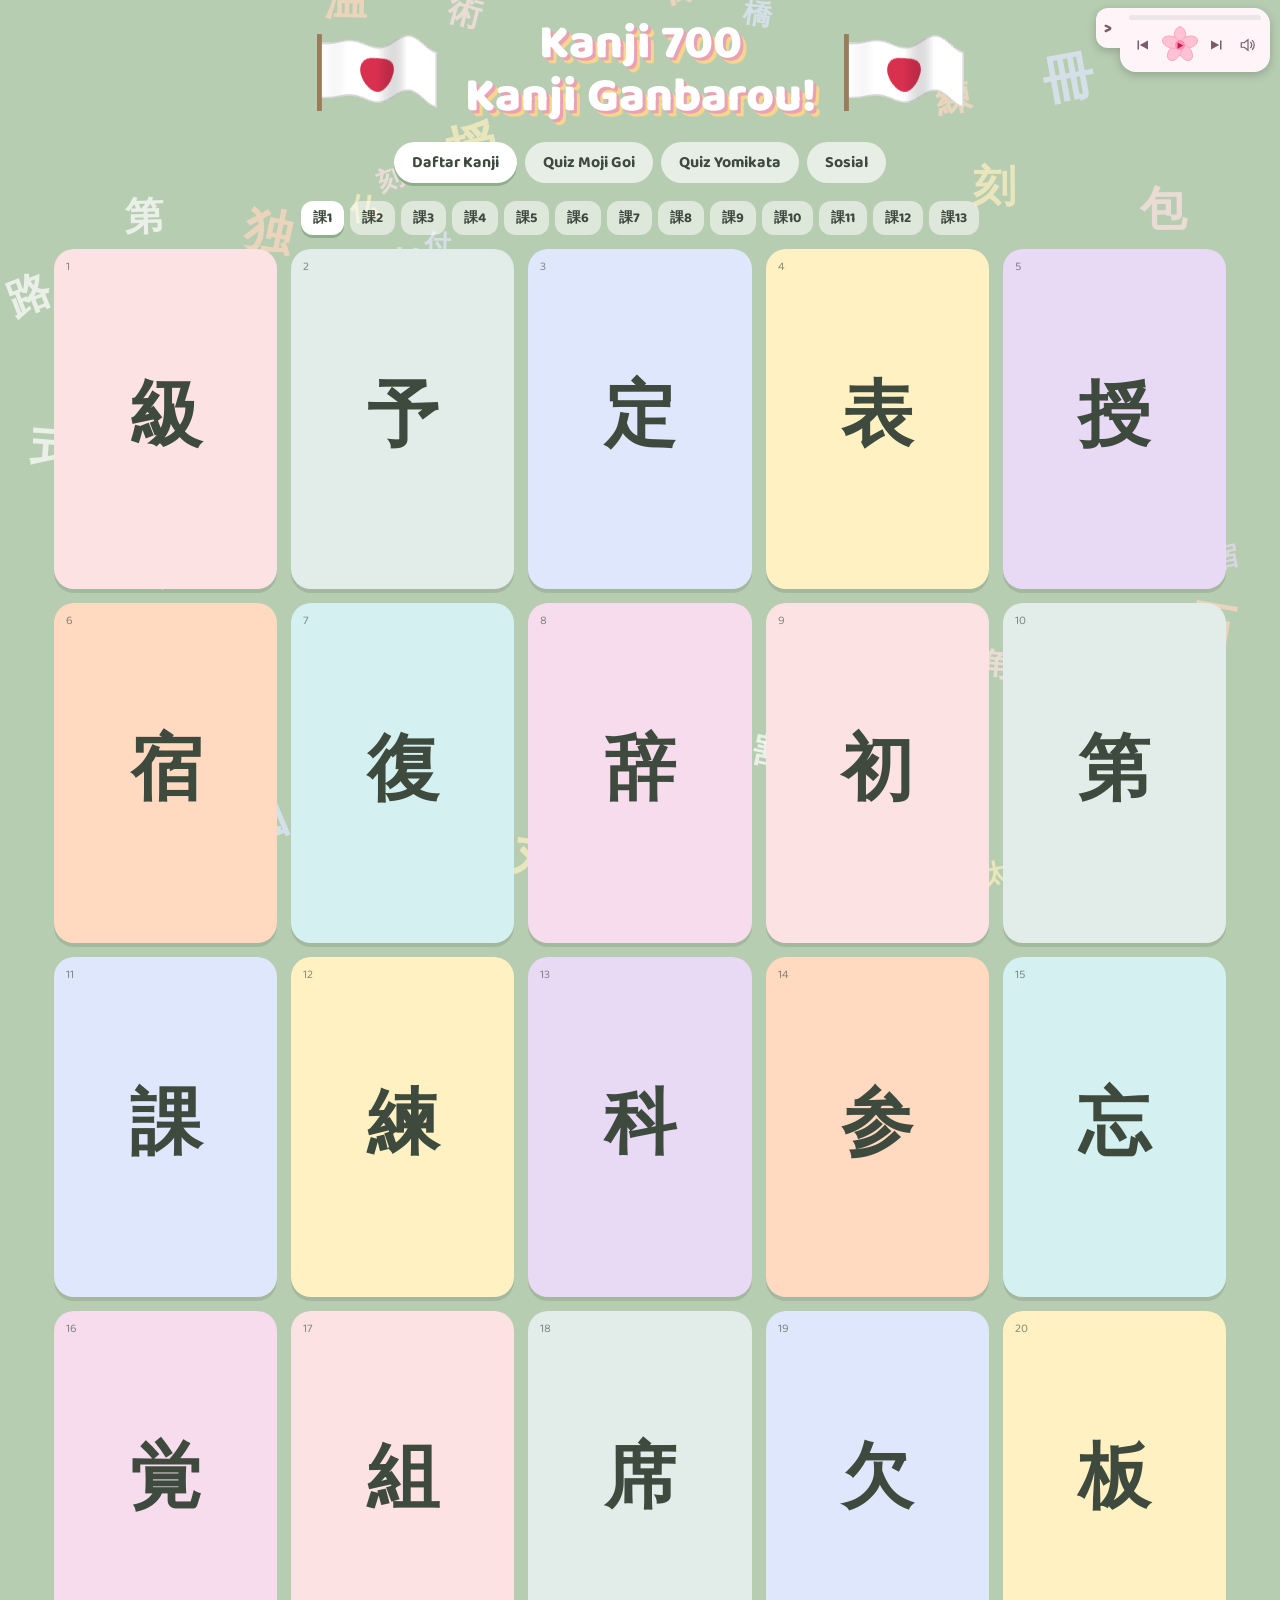
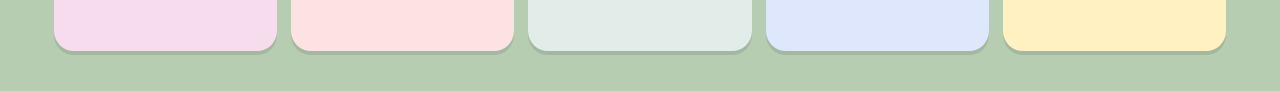
==== commit fdcb630b: "Add files via upload" ====
--- a/index.html
+++ b/index.html
@@ -77,7 +77,7 @@
 <nav><button data-t="k" class="on">Daftar Kanji</button><button data-t="m">Quiz Moji Goi</button><button data-t="y">Quiz Yomikata</button><button data-t="s">Sosial</button></nav>
 <main id="app"></main>
 <script>const SONGS=["songs/lagu-01.mp3", "songs/lagu-02.mp3", "songs/lagu-03.mp3", "songs/lagu-04.mp3", "songs/lagu-05.mp3", "songs/lagu-06.mp3", "songs/lagu-07.mp3", "songs/lagu-08.mp3", "songs/lagu-09.mp3", "songs/lagu-10.mp3", "songs/lagu-11.mp3"];</script>
-<script>const SOSIAL_SRC="<!doctype html>\n<html lang=\"id\"><head><meta charset=\"utf-8\">\n<meta name=\"viewport\" content=\"width=device-width, initial-scale=1, viewport-fit=cover\">\n<title>Buat Karakter Lucu<\/title>\n<link href=\"https://fonts.googleapis.com/css2?family=Pixelify+Sans:wght@400;700&display=swap\" rel=\"stylesheet\">\n<style>\n:root{--pg:#ffeef7;--pn:#fff4d6;--bd:#8a5a3b;--tx:#4a3326;--wd:#ecc995;--wd2:#d3a266;box-sizing:border-box;padding-top:env(safe-area-inset-top,0px);padding-bottom:env(safe-area-inset-bottom,0px)}\n@media(prefers-color-scheme:dark){:root:not([data-theme=\"light\"]){--pg:#2a2233;--pn:#4a3a2c;--bd:#c99a5e;--tx:#fbeedc;--wd:#6b5238;--wd2:#8a6a46}}\n:root[data-theme=\"dark\"]{--pg:#2a2233;--pn:#4a3a2c;--bd:#c99a5e;--tx:#fbeedc;--wd:#6b5238;--wd2:#8a6a46}\n*{box-sizing:border-box}\nbody{margin:0;min-height:100%;background:var(--pg);color:var(--tx);font-family:'Pixelify Sans',ui-monospace,monospace}\nh1{text-align:center;margin:10px 0 0;font-size:26px;letter-spacing:1px}\n#app{max-width:980px;margin:0 auto;padding:12px;display:grid;gap:14px;grid-template-columns:minmax(0,380px) 1fr}\n@media(max-width:760px){#app{grid-template-columns:1fr}}\n.stage{position:relative;border:4px solid var(--bd);border-radius:14px;overflow:hidden;height:clamp(330px,52vh,440px);transition:background .4s}\n.ground{position:absolute;left:0;right:0;bottom:0;height:46px;border-top:4px solid #0002}\n.sh{position:absolute;left:50%;bottom:42px;width:110px;height:16px;border-radius:50%;background:#0002;transform:translateX(-50%)}\n.cv{position:absolute;left:50%;bottom:48px;height:74%;aspect-ratio:7/9;transform:translateX(-50%);image-rendering:pixelated;cursor:pointer}\n.dec span{position:absolute;opacity:.75;animation:fl 5s ease-in-out infinite;font-family:sans-serif;font-variant-emoji:text}\n@keyframes fl{50%{transform:translateY(-14px) rotate(12deg)}}\n.bub{position:absolute;right:14%;top:10%;background:#fff;color:#3b2a3a;border:3px solid #3b2a3a;border-radius:10px;padding:4px 10px;font-weight:700;transform:scale(0);transition:transform .12s}\n.bub.on{transform:scale(1) rotate(-6deg)}\n.bgn{position:absolute;top:8px;left:8px;right:8px;display:flex;justify-content:space-between;align-items:center;gap:6px}\n.rot{position:absolute;bottom:6px;width:46px;height:34px;border-radius:12px;border:3px solid var(--bd);background:var(--wd);color:var(--tx);cursor:pointer;padding:0;display:grid;place-items:center;z-index:3}\n.rot.rl{left:calc(50% - 54px)}.rot.rr{left:calc(50% + 8px)}\n.rot:active{transform:scale(.93)}\n.rot svg{width:18px;height:18px}\n.bgn button{font:inherit;width:34px;height:34px;border-radius:8px;border:3px solid var(--bd);background:var(--wd);color:var(--tx);cursor:pointer;font-weight:700}\n.panel{border:4px solid var(--bd);border-radius:14px;background:var(--pn);padding:10px;display:flex;flex-direction:column;gap:10px;min-width:0}\n.tabs{display:flex;gap:6px;flex-wrap:wrap}\n.tab{font:inherit;border:3px solid var(--bd);background:var(--wd);color:var(--tx);border-radius:8px;padding:6px 10px;cursor:pointer}\n.tab.on{background:var(--wd2);box-shadow:inset 0 -4px #0002;font-weight:700}\n.grid{display:grid;grid-template-columns:repeat(auto-fill,minmax(80px,1fr));gap:8px;max-height:270px;overflow:auto;padding:2px}\n.opt{border:3px solid var(--bd);background:#fff8;border-radius:10px;padding:4px;cursor:pointer;font:inherit;font-size:12px;color:var(--tx);display:flex;flex-direction:column;align-items:center;gap:2px}\n.opt canvas{width:64px;height:64px;image-rendering:pixelated}\n.opt.on{background:#ffd3e6;outline:3px solid #ff7aa8;color:#4a3326}\n.cols{display:flex;gap:8px;flex-wrap:wrap}\n.sw{width:30px;height:30px;border-radius:8px;border:3px solid var(--bd);cursor:pointer;padding:0}\n.sw.on{outline:3px solid #ff7aa8;outline-offset:1px}\n.note{font-size:12px;opacity:.8;margin:0}\n.acts{display:flex;gap:10px;align-items:center;margin-top:auto;padding-top:6px}\n.dice{width:58px;height:58px;border:4px solid var(--bd);background:#cfe9ff;border-radius:14px;color:#7a6af5;cursor:pointer;padding:6px}\n.dice.spin svg{animation:sp .5s}\n@keyframes sp{to{transform:rotate(360deg) scale(1.2)}}\n.btn{font:inherit;font-weight:700;font-size:16px;border:4px solid var(--bd);border-radius:12px;padding:12px 18px;cursor:pointer;color:#3b2a3a}\n.reset{background:#ffb3bf}.next{background:#9be3b0;margin-left:auto}\n.btn:active,.dice:active{transform:translateY(2px)}\n.md{position:fixed;inset:0;background:#0007;display:grid;place-items:center;z-index:9;padding:16px}\n.md[hidden]{display:none}\n.card{background:var(--pn);border:4px solid var(--bd);border-radius:16px;padding:16px;max-width:340px;width:100%;text-align:center;display:flex;flex-direction:column;gap:10px;align-items:center}\n.card canvas{height:150px;aspect-ratio:7/9;image-rendering:pixelated}\n.card input{font:inherit;width:100%;padding:8px;border:3px solid var(--bd);border-radius:8px;text-align:center;background:#fff;color:#3b2a3a}\n.card p{margin:0;font-size:13px}\n\n.card{max-height:94vh;overflow:auto}\n#gm{position:fixed;inset:0;z-index:20;background:#1d1a24;font-family:'Pixelify Sans',sans-serif;touch-action:none}\n#gm[hidden],#emp[hidden]{display:none}\n#gc{width:100%;height:100%;display:block;touch-action:none}\n#hb{position:absolute;left:10px;top:calc(10px + env(safe-area-inset-top,0px));width:auto;height:30px;padding:0 10px;font-weight:700;font-size:12px;line-height:1;font-family:inherit;white-space:nowrap}\n#hist{position:absolute;left:10px;top:calc(46px + env(safe-area-inset-top,0px));width:min(270px,48vw);max-height:34vh;overflow:auto;background:#000a;color:#fff;border-radius:10px;padding:6px 8px;font-size:13px;line-height:1.35}\n#hist b{color:#ffd3e6}\n#gt{position:absolute;right:10px;top:calc(10px + env(safe-area-inset-top,0px));display:flex;gap:6px}\n.gb{width:36px;height:36px;border-radius:10px;border:3px solid var(--bd);background:var(--wd);color:var(--tx);font-size:16px;cursor:pointer;padding:0}\n.gb.on{background:#ffd3e6;outline:2px solid #ff7aa8}\n#cb{position:absolute;left:10px;bottom:calc(10px + env(safe-area-inset-bottom,0px));display:flex;gap:6px;width:min(380px,82vw)}\n#ci{flex:1;min-width:0;font:inherit;padding:9px 10px;border:3px solid var(--bd);border-radius:12px;background:#fffe;color:#3b2a3a}\n#cs{width:44px;height:auto}#mic{position:absolute;right:10px;top:calc(50% + 32px);width:50px;height:50px;font-size:26px;border-radius:14px;opacity:.8}#mic.on{opacity:1;background:#ff6b81;outline:2px solid #fff}\n#cam{position:absolute;right:10px;top:calc(50% + 94px);width:50px;height:50px;font-size:26px;border-radius:14px;opacity:.8}#cam.on{opacity:1;background:#ffd3e6;outline:2px solid #ff7aa8}\n#em{position:absolute;right:10px;top:50%;transform:translateY(-50%);width:50px;height:50px;font-size:26px;border-radius:14px}\n#emp{position:absolute;right:68px;top:50%;transform:translateY(-50%);display:grid;grid-template-columns:repeat(2,44px);gap:6px;background:#000a;padding:8px;border-radius:12px}\n#emp .gb{width:44px;height:44px;font-size:22px}\n<\/style><\/head><body>\n<h1>Buat Karakter<\/h1>\n<div id=\"app\">\n <section class=\"stage\" id=\"stage\">\n  <div class=\"dec\" id=\"dec\"><\/div>\n    <div class=\"bub\" id=\"bub\">HAHAHA!<\/div>\n  <div class=\"ground\" id=\"gr\"><\/div><div class=\"sh\"><\/div>\n  <canvas class=\"cv\" id=\"cv\" width=\"280\" height=\"360\" title=\"Klik aku!\"><\/canvas>\n  <button class=\"rot rl\" id=\"rl\" title=\"Putar ke kiri\" aria-label=\"Putar ke kiri\"><svg viewBox=\"0 0 24 24\"><path d=\"M15 4l-8 8 8 8\" fill=\"none\" stroke=\"currentColor\" stroke-width=\"4\" stroke-linecap=\"square\"/><\/svg><\/button>\n  <button class=\"rot rr\" id=\"rr\" title=\"Putar ke kanan\" aria-label=\"Putar ke kanan\"><svg viewBox=\"0 0 24 24\"><path d=\"M9 4l8 8-8 8\" fill=\"none\" stroke=\"currentColor\" stroke-width=\"4\" stroke-linecap=\"square\"/><\/svg><\/button>\n <\/section>\n <section class=\"panel\">\n  <div class=\"tabs\" id=\"tabs\"><\/div>\n  <div class=\"grid\" id=\"opts\"><\/div>\n  <div class=\"cols\" id=\"cols\"><\/div>\n  <p class=\"note\" id=\"note\"><\/p>\n  <div class=\"acts\">\n   <button class=\"dice\" id=\"dice\" title=\"Acak karakter\"><svg viewBox=\"0 0 24 24\" width=\"100%\" height=\"100%\"><rect x=\"2\" y=\"2\" width=\"20\" height=\"20\" rx=\"5\" fill=\"#fff\" stroke=\"#c9b9ad\" stroke-width=\"1\"/><g fill=\"#e53935\"><circle cx=\"8\" cy=\"8\" r=\"1.8\"/><circle cx=\"16\" cy=\"8\" r=\"1.8\"/><circle cx=\"12\" cy=\"12\" r=\"1.8\"/><circle cx=\"8\" cy=\"16\" r=\"1.8\"/><circle cx=\"16\" cy=\"16\" r=\"1.8\"/><\/g><\/svg><\/button>\n   <button class=\"btn reset\" id=\"reset\">Reset<\/button>\n   <button class=\"btn next\" id=\"next\">Lanjut &#9654;<\/button>\n  <\/div>\n <\/section>\n<\/div>\n<div id=\"gm\" hidden><canvas id=\"gc\"><\/canvas><button class=\"gb\" id=\"hb\" title=\"Sembunyikan chat\">Sembunyikan chat<\/button><div id=\"hist\"><\/div>\n<div id=\"gt\"><button class=\"gb\" title=\"Kelas\">🏫<\/button><button class=\"gb\" title=\"Kantin\">🍜<\/button><button class=\"gb\" title=\"Lapangan Upacara\">🚩<\/button><button class=\"gb\" id=\"gx\" title=\"Keluar\">✖<\/button><\/div>\n<div id=\"cb\"><input id=\"ci\" maxlength=\"60\" placeholder=\"Klik untuk chat...\"><button class=\"gb\" id=\"cs\">➤<\/button><\/div>\n<button class=\"gb\" id=\"em\" title=\"Emoticon\">😊<\/button><button class=\"gb\" id=\"mic\" title=\"Voice chat (jarak dekat)\">🎤<\/button><button class=\"gb\" id=\"cam\" title=\"Kamera: zoom in / zoom out\">🎥<\/button><div id=\"emp\" hidden><\/div><\/div>\n<div class=\"md\" id=\"md\" hidden><div class=\"card\" id=\"card\"><\/div><\/div>\n<script src=\"https://cdn.jsdelivr.net/npm/@supabase/supabase-js@2\"><\/script>\n<script>\n// Isi dua nilai ini dari Supabase Dashboard > Project Settings > API.\n// Gunakan publishable key (atau anon key lama), JANGAN gunakan service_role/secret key.\n// Harus URL dasar proyek, tanpa /rest/v1 atau /realtime/v1.\nconst SUPABASE_URL = 'https://ridlgahoavhguwgyrkip.supabase.co';\nconst SUPABASE_KEY = 'sb_publishable_6FdItz1UEkNqvjlscuGk9g_jBb6ada_'; const TURN_URL = '', TURN_USER = '', TURN_PASS = ''; const XIR_CH = 'channel918d7f54', XIR_ID = 'Kendorize', XIR_SEC = '8fd99724-c482-11f1-9163-4a5f0e7f2f76';\nconst $=s=>document.querySelector(s);\nconst SKIN=['#ffe0c7','#f7cba5','#e9ad82','#c98a5f','#9a6240','#6e4430'];\nconst HAIRC=['#2b2230','#5b3a29','#8a5a3b','#c98f55','#f0d28a','#e8e8ef','#ef7d6b','#f48fb1','#7fb7ee','#b39ddb','#111111','#3b2417','#7b1e1e','#d4381f','#ff9f1c','#2e7d6b','#3a5fcd','#8e44ad','#7ee0c3','#9a9aa6'];\nconst CLR=['#ff9eb5','#ffb88a','#ffe27a','#a8e6a1','#8fd3f4','#a99bf5','#f5f5f5','#4a4a5a','#c7845a','#e45b5b','#e63946','#ff7f50','#f9c74f','#2a9d8f','#1d4e89','#6a4c93','#e56fa6','#8bc34a','#795548','#111111','#9e9e9e','#7b1e1e','#00bcd4','#f4e9d1'];\nconst BOTC=['#6b8fc7','#34425f','#8d7b5a','#4a4a5a','#f4f0e8','#e07a9a','#7aa889','#b57a5a','#1b2a49','#111111','#7b1e1e','#2a7f62','#c9a66b','#9e9e9e','#6a4c93','#e63946'];\nconst SHC=['#f5f5f5','#3b3b48','#8a5a3b','#e45b5b','#6b8fc7','#f4b6c2','#f0d28a','#7fbf9a'];\nconst MI=(x,y,w,h,s)=>{const a=[x,y,w,h],b=[24-x-w,y,w,h];if(s!==undefined){a.push(s);b.push(s)}return[a,b]};\nconst C=[[6,2,12,3],[5,3,1,6],[18,3,1,6]];\n// [nama, di belakang kepala, di depan kepala, ikat/aksen]. 0-4 = cowok, 5-9 = cewek\nconst HR=[\n['Wolfcut',[[5,8,14,9],[6,17,3,1],[11,17,3,1],[15,17,3,1]],[...C,[7,1,3,1],[12,1,4,1],[9,0,3,1],...MI(6,5,5,2),[11,5,2,1],...MI(5,6,2,8),...MI(4,11,2,3),[8,5,1,3,-.25],[15,5,1,3,-.25]]],\n['Buzzcut',[],[[7,2,10,1],[6,3,12,2],...MI(6,5,1,3),[7,3,10,1,.2]]],\n['Comma Hair',[],[...C,[8,1,8,1],[6,5,3,2],[9,5,7,2],[16,5,2,2],[9,7,3,1],[10,8,1,1],[13,7,2,1,-.25]]],\n['Messy Hair',[[5,6,14,7]],[...C,[6,0,2,2],[9,-1,2,3],[12,0,3,2],[16,0,2,2],[4,3,2,2],[19,4,1,2],[6,5,3,3],[10,5,2,2],[13,5,2,1],[15,5,3,3],[4,6,2,4],[18,6,2,4],[8,1,2,1,.3]]],\n['Curtain Hair',[[5,6,14,7]],[...C,...MI(6,5,4,2),...MI(6,7,2,5),...MI(5,10,2,3),[11,3,2,4,-.35]]],\n['Curtain Bangs',[[4,3,16,16]],[...C,...MI(6,5,4,2),...MI(6,7,2,3),...MI(4,5,3,11),[11,3,2,3,-.3]]],\n['Long Layers',[[4,3,16,14],[3,12,3,6],[18,12,3,6],[5,17,4,3],[15,17,4,3]],[...C,[6,5,6,2],[12,5,6,1],[7,7,3,1],...MI(4,5,2,12),[10,2,3,1,.3]]],\n['Bob Cut',[[4,3,16,12]],[...C,[6,5,12,2],...MI(4,5,3,10)]],\n['Shaggy Cut',[[4,4,16,13],[3,13,2,3],[19,13,2,3],[7,17,3,2],[14,17,3,2]],[...C,[7,1,3,1],[13,1,3,1],[6,5,3,3],[9,5,2,2],[12,5,2,3],[15,5,3,2],[17,7,2,2],...MI(4,6,2,8),...MI(3,10,2,3)]],\n['Ponytail',[[17,3,3,3],[19,6,3,12],[18,17,3,3]],[...C,...MI(6,5,5,2),[11,5,2,1],[8,1,6,1,.3]],[[17,3,2,2]]]];\nconst N={hair:HR.map(h=>h[0]),\ntop:['Kaos Polos','Kaos Polos','Hoodie','Bomber Jacket','Flannel','Knit Sweater','Seragam','Varsity Jacket','Dress','Crop Top'],\nbot:['Celana Pendek','Jogger','Cargo','Sarung Sholat','Overall','Legging','Mini Skirt','Rok Panjang','Rok Plisa','Rok A-Line'],\nshoe:['Sneakers','Boots','Formal','Sandal','High Top','Loafer','Wellington','Slip On'],\nacc:['Tanpa','Topi','Kacamata','Kacamata Hitam','Headphone','Bando','Masker','Syal','Sayap','Kuping Kucing']};\nconst BG=[['Permen Pink','#ffd3e6','#fff0f6','\\u2665','#ff9cc2','#f6b8d0'],['Langit Biru','#c7e6ff','#effaff','\\u2601','#ffffff','#a8d8a0'],['Mint Segar','#c9f2dc','#f1fff7','\\u273F','#8fdcb0','#b8e6a8'],['Lavender','#e1d4ff','#f6f0ff','\\u2605','#b9a3f5','#cdbff0'],['Peach Sunset','#ffd9b8','#ffe8f0','\\u25CF','#ffb38a','#f6c6a0'],['Lemon Pop','#fff1a8','#fffbe3','\\u266A','#f5d24a','#f2e08a'],['Bubble Tea','#f1dccb','#fff3e8','\\u25CB','#c99a7a','#e4c6a8'],['Malam Pastel','#bfc8ff','#e8d6ff','\\u2726','#fff4a8','#a9b4f0']];\n\nconst lo=document.createElement('canvas');lo.width=28;lo.height=36;\nconst L=lo.getContext('2d',{willReadFrequently:true});\nfunction mix(h,a){const n=parseInt(h.slice(1),16),f=c=>Math.round(a>0?c+(255-c)*a:c*(1+a));\n return '#'+[n>>16,(n>>8)&255,n&255].map(f).map(v=>v.toString(16).padStart(2,'0')).join('')}\n\nconst R=(col,x,y,w,h)=>{L.fillStyle=col;L.fillRect(x,y,w,h)};\nconst S=(col,x,y,w,h)=>{R(col,x,y,w,h);R(col,24-x-w,y,w,h)};\nconst hp=(hc,r)=>R(r.length>4?mix(hc,r[4]):hc,r[0],r[1],r[2],r[3]);\n// sarung sholat bermotif kotak-kotak (plaid)\nconst sarung=(W,x,y,w,h)=>{const dk=mix(W,-.32),lt=mix(W,.4),dd=mix(W,-.55);R(W,x,y,w,h);\n for(let j=1;j<h;j++)for(let i=0;i<w;i++){const a=(i-1)%4==0,b=(j-1)%3==0;if(a&&b)R(dd,x+i,y+j,1,1);else if(a)R(dk,x+i,y+j,1,1);else if(b)R(lt,x+i,y+j,1,1)}\n R(mix(W,-.5),x,y,w,1);R(mix(W,-.3),x,y+h-1,w,1)};\nconst mr=document.createElement('canvas');mr.width=28;mr.height=36;const MR=mr.getContext('2d');\n\n// Rambut tampak belakang: [rambut, ikat]\nconst BKH=[\n[[[7,2,10,12],[6,3,12,10],[4,8,16,9],[5,17,3,1],[10,17,4,1],[16,17,3,1],[8,9,1,6,-.25],[11,6,1,9,-.25],[15,9,1,6,-.25]],[]],\n[[[7,2,10,3],[6,3,12,7],[7,10,10,2,.3]],[]],\n[[[7,2,10,11],[6,3,12,8],[6,11,12,1,.3],[11,4,2,1,-.25],[10,5,1,2,-.25]],[]],\n[[[7,1,10,12],[6,3,12,9],[5,1,2,2],[8,-1,2,3],[12,-1,3,2],[16,0,3,2],[9,5,1,6,-.25],[13,4,1,7,-.25],[16,6,1,4,-.25],[6,12,12,2]],[]],\n[[[7,2,10,11],[6,3,12,9],[5,6,14,7],[12,3,1,10,-.25]],[]],\n[[[7,2,10,12],[6,3,12,10],[4,4,16,15],[9,8,1,10,-.2],[14,8,1,10,-.2],[12,4,1,12,-.2]],[]],\n[[[7,2,10,12],[6,3,12,10],[4,3,16,14],[3,12,18,7],[4,19,6,2],[14,19,6,2],[10,18,4,2],[8,10,1,9,-.2],[12,8,1,11,-.2],[16,10,1,9,-.2]],[]],\n[[[7,2,10,12],[6,3,12,10],[4,4,16,9],[5,12,14,3],[7,15,10,1,-.2]],[]],\n[[[7,2,10,12],[6,3,12,10],[4,4,16,13],[3,11,18,5],[5,16,3,2],[10,17,4,2],[16,16,3,2],[7,1,3,1],[13,1,3,1],[8,8,1,7,-.22],[12,6,1,10,-.22],[15,9,1,7,-.22]],[]],\n[[[7,2,10,11],[6,3,12,8],[10,0,4,3],[10,3,4,2],[9,5,6,6],[10,11,4,7],[11,18,2,2],[12,6,1,11,-.25]],[[9,3,6,1]]]];\n\n// Rambut tampak samping (menghadap kanan): [belakang, depan, ikat, tutup telinga]\nconst SB=[[6,2,12,3],[5,3,7,9]];\nconst SD=[\n[[[4,6,8,11],[3,12,3,3],[4,16,3,2]],SB.concat([[7,0,3,2],[11,0,4,2],[12,5,5,2],[13,7,3,1],[8,5,1,6,-.25],[10,4,1,5,-.25],[4,9,3,6]]),[],true],\n[[],[[6,2,12,3],[5,3,6,6],[12,5,5,1],[6,3,10,1,.2]],[],false],\n[[],SB.concat([[8,1,8,1],[12,5,5,2],[14,7,2,1],[15,8,1,1]]),[],false],\n[[[4,5,3,6]],SB.concat([[5,1,2,2],[8,-1,2,3],[11,0,2,2],[14,-1,2,3],[16,1,2,2],[12,5,5,2],[15,7,2,1],[3,8,2,3],[7,4,1,6,-.25]]),[],false],\n[[[4,5,8,9]],SB.concat([[12,5,5,2],[9,5,4,7],[11,7,2,4,-.25]]),[],true],\n[[[3,4,9,16]],SB.concat([[11,5,5,2],[10,7,3,4],[9,5,1,10,-.2]]),[],true],\n[[[3,4,9,17],[2,14,3,5]],SB.concat([[12,5,5,2],[13,7,3,1],[8,6,1,12,-.2]]),[],false],\n[[[4,4,8,11]],SB.concat([[12,5,6,2],[10,9,2,5]]),[],true],\n[[[3,5,9,12],[2,15,3,3],[5,17,3,2]],SB.concat([[7,0,2,2],[11,0,3,2],[14,1,2,1],[12,5,5,2],[14,7,2,1],[16,7,1,2]]),[],true],\n[[[1,1,5,4],[0,4,4,11],[1,14,3,3]],SB.concat([[12,5,5,2],[13,7,2,1]]),[[5,2,2,3]],false]];\n\n// ===== Gaya rambut modern (mengganti indeks 1,2,3,8,9) =====\nconst MH=(i,nm,bk,fr,tie,bkh,sd)=>{HR[i]=[nm,bk,fr,tie];BKH[i]=bkh;SD[i]=sd};\nMH(1,'Two-Block',[],[...C,[7,1,10,1],[8,0,8,1],[7,5,10,2],[7,7,2,1],[15,7,2,1],[11,5,1,2,-.25],[9,5,1,1,-.25],[14,5,1,1,-.25]],[],\n [[[7,1,10,3],[6,2,12,9],[8,0,8,1],[7,11,10,1,.3]],[]],\n [[],SB.concat([[7,1,10,1],[8,0,8,1],[12,5,7,2],[11,7,1,1]]),[],false]);\nMH(2,'Textured Crop',[],[...C,[8,0,2,1],[11,0,3,1],[7,1,10,1],[7,5,2,2],[9,5,2,1],[11,5,3,2],[14,5,3,1],[16,5,2,2],[10,7,1,1],[13,7,1,1],[8,5,1,1,-.25],[15,5,1,1,.3]],[],\n [[[7,1,10,3],[6,2,12,8],[8,0,2,1],[11,0,3,1],[6,10,12,1,.3],[10,4,1,2,-.25],[14,3,1,3,-.25]],[]],\n [[],SB.concat([[8,0,2,1],[11,0,3,1],[7,1,9,1],[12,5,2,2],[14,5,3,1],[16,5,2,2],[13,7,1,1],[8,5,1,5,-.25]]),[],false]);\nMH(3,'Slick Back',[],[[6,2,12,3],[5,3,1,4],[18,3,1,4],[7,1,10,1],[8,0,8,1],[9,-1,6,1],[9,1,1,3,.3],[12,0,1,4,.3],[15,1,1,3,.3],[7,5,2,1,-.3],[15,5,2,1,-.3]],[],\n [[[7,1,10,3],[6,2,12,9],[8,0,8,1],[9,-1,6,1],[9,3,1,7,.25],[12,2,1,8,.25],[15,3,1,7,.25],[7,11,10,1,-.25]],[]],\n [[],SB.concat([[8,0,8,1],[9,-1,6,1],[7,1,9,1],[12,5,5,1],[8,2,1,4,.3],[10,1,1,4,.3],[12,1,1,3,.3]]),[],false]);\nMH(8,'Hime Cut',[[4,3,16,17],[3,14,2,5],[19,14,2,5]],[...C,[6,5,12,2],...MI(4,7,2,7),[9,5,1,2,-.2],[14,5,1,2,-.2]],[],\n [[[7,2,10,11],[6,3,12,10],[4,4,16,16],[3,14,2,5],[19,14,2,5],[8,8,1,10,-.2],[12,6,1,13,-.2],[15,8,1,10,-.2]],[]],\n [[[3,4,9,16],[2,13,3,5]],SB.concat([[12,5,6,2],[10,7,3,6],[9,5,1,10,-.2]]),[],true]);\nMH(9,'Twin Buns',[],[...MI(3,0,4,4),...MI(4,1,1,1,.3),...C,[6,5,12,1],[7,6,3,1],[14,6,3,1],[11,5,1,2,-.25]],[[5,3,2,1],[17,3,2,1]],\n [[[7,2,10,11],[6,3,12,8],[3,0,4,4],[17,0,4,4],[4,1,1,1,.3],[19,1,1,1,.3],[7,11,10,1,-.2]],[[5,3,2,1],[17,3,2,1]]],\n [[],SB.concat([[4,0,5,4],[5,1,1,1,.3],[12,5,6,1],[8,6,3,1]]),[[5,3,3,1]],false]);\nMH(10,'Ivy League',[],[...C,[7,1,10,1],[7,5,5,2],[12,5,5,1],[10,2,1,3,-.3],[14,3,3,1,.25]],[],\n [[[7,1,10,3],[6,2,12,8],[6,10,12,1,.3],[10,2,1,3,-.3]],[]],\n [[],SB.concat([[7,1,9,1],[12,5,6,2],[11,3,1,2,-.3],[8,10,3,1,.3]]),[],false]);\nMH(11,'Buzzcut',[],[[7,2,10,1],[6,3,12,2],...MI(6,5,1,3),[7,3,10,1,.2]],[],\n [[[7,2,10,3],[6,3,12,7],[7,10,10,2,.3]],[]],\n [[],[[6,2,12,3],[5,3,6,6],[12,5,5,1],[6,3,10,1,.2]],[],false]);\nMH(12,'Messy Hair',[[5,6,14,7]],[...C,[6,0,2,2],[9,-1,2,3],[12,0,3,2],[16,0,2,2],[4,3,2,2],[19,4,1,2],[6,5,3,3],[10,5,2,2],[13,5,2,1],[15,5,3,3],[4,6,2,4],[18,6,2,4],[8,1,2,1,.3]],[],\n [[[7,1,10,12],[6,3,12,9],[5,1,2,2],[8,-1,2,3],[12,-1,3,2],[16,0,3,2],[9,5,1,6,-.25],[13,4,1,7,-.25],[16,6,1,4,-.25],[6,12,12,2]],[]],\n [[[4,5,3,6]],SB.concat([[5,1,2,2],[8,-1,2,3],[11,0,2,2],[14,-1,2,3],[16,1,2,2],[12,5,5,2],[15,7,2,1],[3,8,2,3],[7,4,1,6,-.25]]),[],false]);\nMH(13,'Pixie Cut',[],[...C,[7,1,10,1],[8,0,6,1],[6,5,8,2],[14,5,3,1],[6,7,2,2],[17,6,1,3],[11,5,1,2,-.25]],[],\n [[[7,1,10,3],[6,2,12,9],[6,11,12,2],[8,0,6,1],[12,3,1,6,-.25]],[]],\n [[],SB.concat([[8,0,6,1],[7,1,9,1],[12,5,5,2],[13,7,2,1],[5,10,5,2]]),[],false]);\nMH(14,'Medium Wolf Cut',[[4,4,16,12],[3,12,2,4],[19,12,2,4],[5,15,3,2],[16,15,3,2]],[...C,[7,1,3,1],[12,1,4,1],[9,0,3,1],[6,5,5,2],[12,5,6,1],[8,7,2,1],[14,7,2,1],...MI(4,5,2,9),...MI(3,10,2,3),[8,5,1,3,-.25],[15,5,1,3,-.25]],[],\n [[[7,2,10,11],[6,3,12,10],[4,4,16,12],[3,12,3,3],[18,12,3,3],[5,15,4,2],[15,15,4,2],[8,8,1,6,-.2],[12,6,1,9,-.2],[15,8,1,6,-.2]],[]],\n [[[3,4,9,12],[2,12,3,3],[4,15,4,2]],SB.concat([[7,0,3,2],[11,0,3,2],[12,5,5,2],[14,7,2,1],[8,5,1,5,-.25],[9,11,2,2]]),[],true]);\nMH(15,'Butterfly Cut',[[4,3,16,16],[2,10,3,8],[19,10,3,8],[3,17,4,3],[17,17,4,3]],[...C,...MI(6,5,4,2),...MI(6,7,2,4),...MI(3,8,3,8),...MI(2,12,2,5),[10,2,3,1,.3],[11,3,2,3,-.3]],[],\n [[[7,2,10,12],[6,3,12,10],[4,4,16,14],[2,10,3,8],[19,10,3,8],[3,17,5,3],[16,17,5,3],[9,8,1,9,-.2],[14,8,1,9,-.2],[12,4,1,12,-.2]],[]],\n [[[3,4,9,14],[1,10,4,7],[3,17,4,2]],SB.concat([[11,5,5,2],[10,7,3,5],[9,5,1,9,-.2],[13,7,2,1]]),[],true]);\nMH(16,'Hijab',[],[[6,0,12,1],[5,1,14,5],[7,5,10,1,-.22],[5,6,2,9],[17,6,2,9],[7,6,1,8,-.22],[16,6,1,8,-.22],[5,15,14,5],[4,17,16,3],[5,14,14,1,-.22],[4,20,16,1,-.22],[8,2,3,1,.35],[9,16,2,1,.35],[12,17,1,3,-.22]],[],\n [[[5,0,14,16],[5,14,14,2,-.22],[4,16,16,5],[4,20,16,1,-.22],[9,3,2,5,.35],[11,9,1,6,-.22]],[]],\n [[],[[5,0,13,6],[4,2,9,13],[4,14,9,1,-.22],[4,15,11,6],[4,20,11,1,-.22],[13,2,5,4],[12,5,6,1,-.22],[8,1,3,1,.35],[11,8,1,6,-.22]],[],true]);\nHR[0][0]='Wolf Cut';HR[4][0]='Curtain Hair';HR[7][0]='French Bob';\nN.hair=HR.map(h=>h[0]);\nObject.assign(N,{\n top:['Kaos Polos','Kaos Polos','Hoodie','Bomber Jacket','Flannel','Knit Sweater','Kemeja Sekolah','Varsity Jacket','Dress','Crop Top','Denim Jacket','Cardigan','Ruffle Blouse'],\n bot:['Bermuda','Jogger','Cargo','Sarung Sholat','Overall','Legging','Mini Skirt','Rok Panjang','Rok Plisa','Rok A-Line','Chino','Wide Leg'],\n shoe:['Chunky Sneakers','Boots','Pantofel','Sandal','High Top','Loafer','Rain Boots','Slip On','Mary Jane','Platform'],\n acc:['Tanpa','Topi','Kacamata','Kacamata Hitam','Headphone','Pita','Masker','Syal','Sayap','Kuping Kucing','Peci','Jepit Rambut','Helm Bogo']});\n// Katalog per gender (angka = indeks gambar)\nconst CAT={m:{hair:[0,1,2,3,4,10,11,12],top:[1,2,3,10,4,7],bot:[2,3,1,0,4,10],shoe:[0,4,1,5,3,2],acc:[0,1,3,4,6,7,9,10,12]},\n f:{hair:[5,6,7,8,9,13,14,15,16],top:[9,5,8,11,12,6],bot:[6,8,9,7,5,11],shoe:[8,9,1,3,6,5],acc:[0,5,9,2,8,4,11,12]}};\n\nfunction outline(){\n const im=L.getImageData(0,0,28,36),d=im.data,a=new Uint8Array(1008);\n for(let i=0;i<1008;i++)a[i]=d[i*4+3]>0?1:0;\n for(let y=0;y<36;y++)for(let x=0;x<28;x++){const i=y*28+x;\n  if(!a[i]&&((x>0&&a[i-1])||(x<27&&a[i+1])||(y>0&&a[i-28])||(y<35&&a[i+28]))){d[i*4]=59;d[i*4+1]=42;d[i*4+2]=58;d[i*4+3]=255}}\n L.putImageData(im,0,0)}\n\n// vw: 0 = depan, 1 = kanan, 2 = belakang, 3 = kiri\nfunction draw(c,st,vw){vw|=0;L.clearRect(0,0,28,36);L.save();L.translate(2,3);\n if(vw==1||vw==3)drawSide(c,st);else drawFB(c,st,vw==2);\n L.restore();outline();\n if(vw==3){MR.clearRect(0,0,28,36);MR.save();MR.translate(28,0);MR.scale(-1,1);MR.drawImage(lo,0,0);MR.restore();L.clearRect(0,0,28,36);L.drawImage(mr,0,0)}}\n\n// ===== Tampak depan & belakang =====\nfunction drawFB(c,st,BK){\n const dy=st.dy,sk=SKIN[c.skin],hc=HAIRC[c.hc],H=HR[c.hair],tc=CLR[c.tc],bc=BOTC[c.bc],sc=SHC[c.sc],ac=CLR[c.ac],F=c.g=='f',D='#2a2230';\n // belakang\n L.save();L.translate(0,dy);\n if(!BK){\n  H[1].forEach(r=>hp(hc,r));\n  if(c.acc==8){const w=mix(ac,.45);S(w,1,9,5,4);S(w,0,7,3,3);S(w,2,13,4,3)}}\n L.restore();\n // badan menyatu: kaki, torso, lengan\n S(sk,9,23,3,6);\n const Y=15+dy,tn=8-dy;\n R(sk,8,Y,8,tn);S(sk,6,16+dy,2,7-dy);\n // baju\n const SL=h=>S(tc,6,16+dy,2,h),dk=mix(tc,-.22),lt=mix(tc,.4),Tb=()=>R(tc,8,Y,8,tn);\n switch(c.top){\n case 0:Tb();SL(3);if(!BK)R(sk,10,Y,4,1);break;\n case 1:Tb();SL(3);if(!BK)R(sk,10,Y,4,1);break;\n case 2:Tb();SL(5);R(dk,7,Y,10,BK?3:2);if(!BK){R('#fff',11,Y+2,1,3);R('#fff',12,Y+2,1,2);R(dk,10,Y+5,4,2)}S(dk,6,21,2,1);break;\n case 3:Tb();R(dk,8,Y+tn-1,8,1);S(lt,6,17+dy,2,1);\n  if(BK){R(dk,12,Y+1,1,tn-2);R(dk,8,Y,8,1)}else{R('#f4f0e8',11,Y,2,tn-1);R(dk,10,Y,1,tn-1);R(dk,13,Y,1,tn-1);R(dk,8,Y,3,1);R(dk,13,Y,3,1)}\n  SL(5);S(lt,6,17+dy,2,1);S(dk,6,21,2,1);break;\n case 4:Tb();SL(4);R(dk,8,Y+3,8,1);R(dk,8,Y+6,8,1);S(lt,9,Y+2,1,tn-2);S(dk,6,18+dy,2,1);\n  if(BK)R(lt,8,Y,8,1);else{R(dk,11,Y+1,2,tn-1);S(lt,9,Y,2,2)}break;\n case 5:Tb();SL(5);R(dk,8,22,8,1);S(dk,6,21,2,1);R(dk,9,Y,6,1);R(lt,8,Y+3,8,1);break;\n case 6:R('#f6f3ee',8,Y,8,tn);S('#f6f3ee',6,16+dy,2,4);S(tc,6,19+dy,2,1);R(tc,8,Y,8,2);\n  if(BK){R(tc,8,Y+2,8,2);R(mix(tc,.4),8,Y+3,8,1)}else{R(tc,10,Y+2,4,1);R(tc,11,Y+3,2,1);R('#e86a7a',11,Y+3,2,2)}break;\n case 7:Tb();S('#f6f3ee',6,16+dy,2,5);S(tc,6,20+dy,2,1);R(dk,8,Y+tn-1,8,1);R(dk,9,Y,6,1);\n  if(BK){R('#fff',10,Y+2,1,2);R('#fff',13,Y+2,1,2);R('#fff',11,Y+4,2,1)}\n  else{R(dk,11,Y+1,1,tn-2);R('#fff',9,Y+2,2,2);R(tc,9,Y+3,1,1)}break;\n case 8:Tb();SL(2);if(!BK)R(sk,10,Y,4,1);R(tc,7,22,10,5);R(dk,8,21,8,1);R(lt,7,26,10,1);if(BK)R(dk,10,20,4,2);break;\n case 9:R(tc,8,Y,8,4);SL(2);R(lt,8,Y+3,8,1);if(!BK)R(sk,10,Y,4,1);break;\n case 10:Tb();SL(5);S(dk,6,21,2,1);if(BK)R(dk,8,Y,8,1);else{R(dk,11,Y,2,tn);S(lt,9,Y+3,2,2);R(dk,8,Y,3,1);R(dk,13,Y,3,1)}break;\n case 11:Tb();SL(5);S(dk,6,21,2,1);if(BK)R(dk,8,Y+tn-1,8,1);else{R('#f6f3ee',11,Y,2,tn);S(dk,10,Y+1,1,tn-1);R(dk,11,Y+tn-1,2,1)}break;\n case 12:Tb();SL(2);R(lt,8,Y,8,1);R(lt,7,Y+tn-1,10,1);if(!BK){R(dk,11,Y+1,2,2);S(dk,10,Y+1,1,1)}break}\n // sepatu\n switch(c.shoe){\n  case 0:S(sc,7,29,5,2);S('#fff',7,31,5,1);S(mix(sc,.5),7,30,2,1);break;\n  case 1:S(sc,8,26,4,3);S(sc,7,29,5,2);S('#3a2a28',7,31,5,1);S(mix(sc,.3),8,26,4,1);break;\n  case 2:S(mix(sc,-.3),7,29,5,2);S('#222',7,31,5,1);S('#fff',8,29,1,1);break;\n  case 3:S(sk,7,29,5,2);S(sc,7,31,5,1);S(sc,9,29,3,1);S(sc,8,30,1,1);break;\n  case 4:S(sc,8,27,4,2);S(sc,7,29,5,2);S('#fff',7,31,5,1);S('#fff',9,28,1,1);break;\n  case 5:S(mix(sc,-.2),7,29,5,2);S('#2a2020',7,31,5,1);S('#ffd54f',9,29,1,1);break;\n  case 6:S(sc,8,24,4,5);S(sc,7,29,5,2);S(mix(sc,-.4),7,31,5,1);S(mix(sc,.4),8,24,1,4);break;\n  case 7:S(mix(sc,.2),7,29,5,2);S('#fff',7,31,5,1);S(mix(sc,-.2),8,30,4,1);break;\n  case 8:S(sc,7,29,5,2);S('#222',7,31,5,1);S(mix(sc,.5),7,29,5,1);S(mix(sc,.5),8,28,1,1);break;\n  case 9:S(sc,7,28,5,2);S('#fff',7,30,5,2);S(mix(sc,.4),8,28,2,1)}\n // bawahan\n if(c.top!=8){const W=bc,d2=mix(bc,-.25),l2=mix(bc,.3),P=()=>{R(W,8,22,8,2);S(W,8,24,4,5)};\n switch(c.bot){\n  case 0:R(W,8,22,8,2);S(W,8,24,4,2);break;\n  case 1:P();S(d2,8,28,4,1);if(!BK){R(mix(bc,.5),11,22,1,2);R(mix(bc,.5),12,22,1,2)}break;\n  case 2:P();S(d2,9,26,2,2);break;\n  case 3:sarung(W,7,22,10,6);break;\n  case 4:P();if(BK){R(W,9,20,6,2);S(W,9,15+dy,1,6-dy);S('#ffe27a',9,20,1,1)}else{R(W,9,17+dy,6,5-dy);R(d2,11,19+dy,2,2);S(W,9,15+dy,1,2);S('#ffe27a',9,17+dy,1,1)}break;\n  case 5:R(W,8,22,8,1);S(W,9,23,3,6);break;\n  case 6:R(W,8,22,8,1);R(W,7,23,10,3);break;\n  case 7:R(W,8,22,8,1);R(W,7,23,10,5);R(l2,7,27,10,1);break;\n  case 8:R(W,7,22,10,4);[9,11,12,14].forEach(x=>R(d2,x,23,1,3));R(l2,7,25,10,1);break;\n  case 9:R(W,8,22,8,1);R(W,7,23,10,2);R(W,6,25,12,2);R(l2,6,26,12,1);break;\n  case 10:P();if(BK)S(d2,9,23,2,1);else S(d2,9,23,1,2);S(d2,8,28,4,1);break;\n  case 11:R(W,7,22,10,2);S(W,7,24,5,5);S(l2,9,24,1,5);S(d2,7,28,5,1)}}\n // sayap dilihat dari belakang: menempel di punggung\n if(BK&&c.acc==8){const w=mix(ac,.45);L.save();L.translate(0,dy);S(w,2,12,6,5);S(w,0,10,3,4);S(w,1,16,5,4);L.restore()}\n // kepala\n L.save();L.translate(0,dy);\n R(sk,7,3,10,12);R(sk,6,4,12,10);\n if(BK){const B=BKH[c.hair];B[0].forEach(r=>hp(hc,r));B[1].forEach(r=>R('#ff7aa8',...r))}\n else{\n  if(st.lau){S(D,8,10,1,1);S(D,9,9,1,1);S(D,10,10,1,1)}\n  else if(st.blink)S(D,8,11,2,1);\n  else{S(D,8,9,2,3);S('#fff',8,9,1,1);if(F)S(D,7,9,1,1)}\n  S(st.lau?'#ff6f8a':'#ffa0ae',7,12,2,1);\n  if(st.lau){R('#7a2a3a',10,12,4,2);R('#fff',10,12,4,1);R('#ff8fa3',11,13,2,1)}else R('#c0566a',11,12,2,1);\n  H[2].forEach(r=>hp(hc,r));\n }\n R(mix(hc,.3),8,2,3,1);\n if(!BK&&H[3])H[3].forEach(r=>R('#ff7aa8',...r));\n switch(c.acc){\n  case 1:if(BK){R(ac,6,1,12,5);R(mix(ac,-.25),6,5,12,1);R(mix(ac,-.3),10,3,4,2);R(mix(ac,.5),11,0,2,1)}\n   else{R(ac,6,1,12,3);R(ac,5,3,14,2);R(mix(ac,-.25),5,5,14,1);R(mix(ac,.5),11,0,2,1)}break;\n  case 2:if(BK)S(ac,6,9,1,1);else{S(ac,7,8,4,1);S(ac,7,12,4,1);S(ac,7,9,1,3);S(ac,10,9,1,3);R(ac,11,9,2,1)}break;\n  case 3:if(BK)S('#2a2a3a',6,9,1,1);else{S('#2a2a3a',7,8,4,4);R('#2a2a3a',11,9,2,1);S('#7a7a9a',8,9,1,1)}break;\n  case 4:R(ac,6,1,12,1);S(ac,5,2,1,5);S(mix(ac,-.25),4,7,2,5);S(mix(ac,.4),4,8,1,3);break;\n  case 5:if(BK){R(ac,9,1,2,3);R(ac,6,1,2,3);R(mix(ac,-.3),8,2,1,1)}else{R(ac,13,1,2,3);R(ac,16,1,2,3);R(mix(ac,-.3),15,2,1,1)}break;\n  case 6:if(BK)R(mix(ac,-.1),6,11,12,1);else{R(ac,7,11,10,4);R(mix(ac,-.15),7,12,10,1);S(ac,6,10,1,1)}break;\n  case 7:R(ac,7,15,10,2);R(mix(ac,-.15),14,17,2,5);R(mix(ac,.3),7,15,10,1);break;\n  case 9:{const dk2=mix(ac,-.3),pk='#f4a6b8';S(dk2,5,-3,1,1);S(ac,5,-2,2,1);S(ac,5,-1,3,1);S(ac,5,0,4,1);S(ac,5,1,5,2);S(dk2,5,-1,1,2);\n   if(!BK){S(pk,6,-1,1,1);S(pk,6,0,2,2);S(mix(pk,.6),7,1,1,1);S(mix(ac,.55),8,2,1,1)}else{S(mix(ac,-.15),6,0,2,2);S(mix(ac,.3),6,-1,1,1)}break}\n  case 10:if(!F){const dk2=mix(ac,-.25);R(ac,6,-1,12,5);R(dk2,6,4,12,1);R(mix(ac,.35),7,-1,6,1);R(mix(ac,.2),6,0,1,4)}break;\n  case 11:if(!BK){R(ac,14,5,3,1);R('#fff',15,4,1,1)}break;\n  case 12:R(ac,6,0,12,2);R(ac,5,2,14,4);R(mix(ac,-.3),5,6,14,1);S(mix(ac,-.3),5,7,1,5);R(mix(ac,.55),8,1,3,1);R(mix(ac,-.35),11,0,2,6);S('#e8e8f0',6,3,1,1);S('#3a3a48',5,12,1,2);if(!BK){R(mix(ac,-.45),7,6,10,1);R('#d8d8e0',11,7,2,1)}}\n L.restore();\n}\n\n// ===== Tampak samping (menghadap kanan; kiri = cermin) dengan siklus jalan/lari =====\nfunction drawSide(c,st){\n const dy=st.dy,am=st.am||0,th=st.ph||0,mvg=am>.12,sk=SKIN[c.skin],hc=HAIRC[c.hc],tc=CLR[c.tc],bc=BOTC[c.bc],sc=SHC[c.sc],ac=CLR[c.ac],F=c.g=='f',D='#2a2230';\n const Y=15+dy,tn=8-dy,dk=mix(tc,-.22),lt=mix(tc,.4),SH=mix(sk,-.12),HD=SD[c.hair];\n const ST=mvg?am*(c.top!=8&&c.bot==3?1.5:2.8):0,LF=mvg?Math.max(0,am-.3):0,lean=mvg&&am>1.45?1:0;\n // kaki: ayunan dari pinggul, lutut menekuk & kaki terangkat saat diayun ke depan\n const lp=ph=>{const sn=Math.sin(ph),cs=Math.cos(ph),sw=sn*ST,up=Math.max(0,cs),lift=Math.round(up*LF*1.6),bend=up*LF*1.5,n=6-lift,\n  xo=i=>Math.round(sw*(i/5))-(i>=3?Math.round(bend*(i-2)/3):0);return{n,lift,xo,fx:10+xo(n-1)}};\n const GN=lp(th),GF=lp(th+Math.PI);\n // lengan: berayun berlawanan dengan kaki, siku menekuk ke depan saat berlari\n const AA=mvg?am*3.1:0,bf=mvg?Math.round(Math.min(1.5,am)*1.1):0,up2=mvg&&am>1.4?1:0;\n const AR=[[tc,3,0,3],[tc,3,0,3],[tc,5,dk,5],[tc,5,dk,5],[tc,4,0,4],[tc,5,dk,5],['#f6f3ee',4,tc,3],['#f6f3ee',5,tc,4],[tc,2,0,2],[tc,2,0,2],[tc,5,dk,5],[tc,5,dk,5],[tc,2,0,2]][c.top];\n const arm=(sn,dim)=>{const AL=7-dy-up2,o=sn*AA;\n  for(let i=0;i<AL;i++){const ox=Math.round(o*i/(AL-1))+(i>=3?bf:0);\n   let col=i<AR[1]?AR[0]:sk;if(AR[2]&&i==AR[3])col=AR[2];if(dim)col=mix(col,-.18);\n   R(col,10+ox+lean,16+dy+i,3,1)}};\n const BL=c.top==8?0:[3,6,6,0,6,6,0,0,0,0,6,6][c.bot],LW=(c.top!=8&&c.bot==11)?4:3;\n const leg=(G,dim)=>{for(let i=0;i<G.n;i++){let col=i<BL?bc:sk;if(c.bot==1&&BL&&i==4)col=mix(bc,-.25);if(dim)col=mix(col,-.2);R(col,10+G.xo(i),23+i,LW,1)}\n  if(BL&&!dim){const px=10+G.xo(2)+1;if(c.bot==2)R(mix(bc,-.25),px,25,2,2);if(c.bot==3)R(mix(bc,.3),px,25,1,3)}};\n const shapeShoe=(x,dim)=>{const q=v=>dim?mix(v,-.22):v,a=q(sc);\n  switch(c.shoe){\n  case 0:R(a,x,29,5,2);R(q('#ffffff'),x,31,5,1);R(q(mix(sc,.5)),x+3,30,2,1);break;\n  case 1:R(a,x,26,3,3);R(a,x,29,5,2);R(q('#3a2a28'),x,31,5,1);R(q(mix(sc,.3)),x,26,3,1);break;\n  case 2:R(q(mix(sc,-.3)),x,29,5,2);R(q('#222222'),x,31,5,1);R(q('#ffffff'),x+3,29,1,1);break;\n  case 3:R(dim?mix(sk,-.2):sk,x,29,5,2);R(a,x,31,5,1);R(a,x+1,29,3,1);R(a,x+2,30,1,1);break;\n  case 4:R(a,x,27,3,2);R(a,x,29,5,2);R(q('#ffffff'),x,31,5,1);R(q('#ffffff'),x+1,28,1,1);break;\n  case 5:R(q(mix(sc,-.2)),x,29,5,2);R(q('#2a2020'),x,31,5,1);R(q('#ffd54f'),x+3,29,1,1);break;\n  case 6:R(a,x,24,3,5);R(a,x,29,5,2);R(q(mix(sc,-.4)),x,31,5,1);R(q(mix(sc,.4)),x,24,1,4);break;\n  case 7:R(q(mix(sc,.2)),x,29,5,2);R(q('#ffffff'),x,31,5,1);R(q(mix(sc,-.2)),x+1,30,4,1);break;\n  case 8:R(a,x,29,5,2);R(q('#222222'),x,31,5,1);R(q(mix(sc,.5)),x+1,29,3,1);break;\n  case 9:R(a,x,28,5,2);R(q('#ffffff'),x,30,5,2);R(q(mix(sc,.4)),x+1,28,2,1)}};\n const shoe=(G,dim)=>{L.save();L.translate(0,-G.lift);shapeShoe(G.fx,dim);L.restore()};\n // lapisan paling belakang: rambut panjang, sayap\n L.save();L.translate(lean,dy);\n HD[0].forEach(r=>hp(hc,r));\n if(c.acc==8){const w=mix(ac,.45);R(w,2,10,6,5);R(w,0,8,4,3);R(w,3,15,5,3)}\n L.restore();\n const sa=Math.sin(th);\n arm(sa,1);\n shoe(GF,1);leg(GF,1);\n // torso & baju\n L.save();L.translate(lean,0);\n R(sk,9,Y,6,tn);\n const T=()=>R(tc,9,Y,6,tn);\n switch(c.top){\n  case 0:case 1:T();break;\n  case 2:T();R(dk,7,Y,5,3);R(dk,9,Y+tn-1,6,1);break;\n  case 3:T();R('#f4f0e8',14,Y,1,tn);R(dk,9,Y,6,1);R(dk,9,Y+tn-1,6,1);break;\n  case 4:T();R(dk,9,Y+3,6,1);R(dk,9,Y+6,6,1);R(lt,11,Y+2,1,tn-2);R(lt,12,Y,3,2);R(dk,14,Y+1,1,tn-1);break;\n  case 5:T();R(dk,9,22,6,1);R(dk,10,Y,4,1);R(lt,9,Y+3,6,1);break;\n  case 6:R('#f6f3ee',9,Y,6,tn);R(tc,8,Y,6,3);R('#e86a7a',13,Y+2,2,3);break;\n  case 7:T();R(dk,9,Y,6,1);R(dk,9,Y+tn-1,6,1);R('#ffffff',12,Y+2,2,2);break;\n  case 8:T();break;\n  case 9:R(tc,9,Y,6,4);R(lt,9,Y+3,6,1);break;\n  case 10:T();R(dk,9,Y,6,1);R(dk,14,Y,1,tn);break;\n  case 11:T();R('#f6f3ee',13,Y,2,tn);R(dk,9,Y+tn-1,6,1);break;\n  case 12:T();R(lt,9,Y,6,1);R(lt,8,Y+tn-1,7,1);R(dk,13,Y+1,2,2)}\n L.restore();\n shoe(GN,0);leg(GN,0);\n // bawahan\n if(c.top==8){R(tc,7,22,10,5);R(dk,8,21,8,1);R(lt,7,26,10,1)}\n else{const W=bc,d2=mix(bc,-.25),l2=mix(bc,.3);\n  switch(c.bot){\n  case 0:case 1:case 2:case 10:R(W,9,22,6,2);break;\n  case 3:sarung(W,7,22,10,6);break;\n  case 11:R(W,8,22,8,2);break;\n  case 4:R(W,9,22,6,2);R(W,13,17+dy,2,5-dy);R(W,11,15+dy,2,3);R('#ffe27a',13,18+dy,1,1);break;\n  case 5:R(W,9,22,6,1);break;\n  case 6:R(W,8,22,8,1);R(W,7,23,10,3);break;\n  case 7:R(W,8,22,8,1);R(W,7,23,10,5);R(l2,7,27,10,1);break;\n  case 8:R(W,7,22,10,4);[9,11,13,15].forEach(x=>R(d2,x,23,1,3));R(l2,7,25,10,1);break;\n  case 9:R(W,8,22,8,1);R(W,7,23,10,2);R(W,6,25,12,2);R(l2,6,26,12,1)}}\n\n // kepala\n L.save();L.translate(lean,dy);\n R(sk,7,3,10,12);R(sk,6,4,12,10);R(SH,18,9,1,2);\n if(st.lau){R(D,13,10,1,1);R(D,14,9,1,1);R(D,15,10,1,1)}\n else if(st.blink)R(D,14,11,2,1);\n else{R(D,14,9,2,3);R('#ffffff',14,9,1,1);if(F)R(D,16,8,1,1)}\n R(st.lau?'#ff6f8a':'#ffa0ae',12,12,2,1);\n if(st.lau){R('#7a2a3a',16,12,2,2);R('#ffffff',16,12,2,1)}else R('#c0566a',16,12,2,1);\n HD[1].forEach(r=>hp(hc,r));\n if(!HD[3])R(SH,10,9,2,2);\n HD[2].forEach(r=>R('#ff7aa8',...r));\n R(mix(hc,.3),8,2,3,1);\n switch(c.acc){\n  case 1:R(ac,5,1,12,4);R(mix(ac,-.25),15,4,5,2);R(mix(ac,-.25),5,5,12,1);R(mix(ac,.5),10,0,2,1);break;\n  case 2:R(ac,13,8,4,1);R(ac,13,12,4,1);R(ac,13,9,1,3);R(ac,16,9,1,3);R(ac,8,9,5,1);break;\n  case 3:R('#2a2a3a',13,8,4,5);R('#2a2a3a',8,9,5,1);R('#7a7a9a',14,9,1,1);break;\n  case 4:R(ac,8,1,8,1);R(ac,10,2,1,5);R(mix(ac,-.25),9,7,4,5);R(mix(ac,.4),9,8,1,3);break;\n  case 5:R(ac,9,1,2,3);R(ac,12,1,2,3);R(mix(ac,-.3),11,2,1,1);break;\n  case 6:R(ac,12,11,6,4);R(mix(ac,-.15),12,12,6,1);R(ac,9,10,3,1);break;\n  case 7:R(ac,8,15,8,2);R(mix(ac,-.15),7,17,2,5);R(mix(ac,.3),8,15,8,1);break;\n  case 9:{const dk2=mix(ac,-.3);R(dk2,10,-3,1,1);R(ac,10,-2,2,1);R(ac,9,-1,4,1);R(ac,8,0,6,1);R(ac,8,1,7,2);R('#f4a6b8',10,-1,2,1);R('#f4a6b8',10,0,3,2);R(mix('#f4a6b8',.6),12,1,1,1);R(mix(ac,-.2),5,-1,2,3);R(dk2,5,-2,1,1);break}\n  case 10:if(!F){const dk2=mix(ac,-.25);R(ac,5,-1,13,5);R(dk2,5,4,13,1);R(mix(ac,.35),7,-1,6,1);R(mix(ac,.2),5,0,1,4)}break;\n  case 11:R(ac,13,5,3,1);R('#ffffff',14,4,1,1);break;\n  case 12:R(ac,5,0,13,6);R(ac,4,2,2,4);R(mix(ac,-.3),4,6,14,1);R(mix(ac,-.3),9,7,3,5);R(mix(ac,.55),8,1,3,1);R(mix(ac,-.35),12,0,2,6);R(mix(ac,-.45),16,5,4,1);R('#e8e8f0',7,3,1,1);R('#3a3a48',9,12,1,3);R('#d8d8e0',10,14,1,1)}\n L.restore();\n // lengan dekat (paling depan)\n arm(-sa,0);\n}\nfunction blit(cv,c,st,[sx,sy,sw,sh],vw){draw(c,st,vw);const x=cv.getContext('2d');x.imageSmoothingEnabled=false;x.clearRect(0,0,cv.width,cv.height);\n const s=Math.min(cv.width/sw,cv.height/sh),w=sw*s,h=sh*s;x.drawImage(lo,sx,sy,sw,sh,(cv.width-w)/2,(cv.height-h)/2,w,h)}\n\nconst def=g=>g=='m'?{g,skin:1,hair:0,hc:0,top:1,tc:4,bot:1,bc:1,shoe:0,sc:1,acc:0,ac:4}:{g,skin:0,hair:7,hc:1,top:9,tc:0,bot:6,bc:5,shoe:8,sc:0,acc:5,ac:0};\nlet cfg=def('m'),bgI=0,tab=0,laughUntil=0,VW=0;\nconst TABS=[['Badan'],['Rambut','hair','hc',HAIRC],['Baju','top','tc',CLR],['Bawahan','bot','bc',BOTC],['Sepatu','shoe','sc',SHC],['Aksesoris','acc','ac',CLR]];\nconst CR=[[0,0,28,36],[1,1,26,24],[3,17,22,12],[3,24,22,10],[5,29,18,7],[1,2,26,22]];\nconst el=(t,c,p)=>{const e=document.createElement(t);e.className=c||'';(p||$('#opts')).appendChild(e);return e};\n\nfunction fill(){\n const o=$('#opts'),cl=$('#cols'),T=TABS[tab];o.innerHTML=cl.innerHTML='';\n $('#note').textContent=(tab==3&&cfg.top==8)?'Dress menutupi bawahan. Pilih baju lain untuk melihat bawahan.':'';\n const sw=(pal,key)=>pal.forEach((col,i)=>{const b=el('button','sw'+(cfg[key]==i?' on':''),cl);b.style.background=col;b.onclick=()=>{cfg[key]=i;fill()}});\n if(tab==0){\n  [['m','Cowok'],['f','Cewek']].forEach(([g,n])=>{const b=el('button','opt'+(cfg.g==g?' on':''));const cv=el('canvas','',b);cv.width=cv.height=72;\n   blit(cv,{...cfg,g},{dy:0},CR[0],VW);b.append(n);b.onclick=()=>{cfg.g=g;['hair','top','bot','shoe','acc'].forEach(k=>{if(!CAT[g][k].includes(cfg[k]))cfg[k]=CAT[g][k][0]});fill()}});\n  sw(SKIN,'skin');return}\n CAT[cfg.g][T[1]].forEach(i=>{const n=N[T[1]][i];const b=el('button','opt'+(cfg[T[1]]==i?' on':''));const cv=el('canvas','',b);cv.width=cv.height=72;\n  blit(cv,{...cfg,[T[1]]:i},{dy:0},CR[tab],VW);b.append(n);b.onclick=()=>{cfg[T[1]]=i;fill()}});\n sw(T[3],T[2]);\n}\nTABS.forEach((t,i)=>{const b=el('button','tab'+(i==0?' on':''),$('#tabs'));b.textContent=t[0];\n b.onclick=()=>{tab=i;document.querySelectorAll('.tab').forEach((x,j)=>x.classList.toggle('on',j==i));fill()}});\n\nfunction setBg(i){bgI=(i+BG.length)%BG.length;const b=BG[bgI];\n $('#stage').style.background=`linear-gradient(180deg,${b[1]},${b[2]})`;$('#gr').style.background=b[5];\n const d=$('#dec');d.innerHTML='';\n for(let k=0;k<14;k++){const s=document.createElement('span');s.textContent=b[3];s.style.cssText=`left:${Math.random()*92}%;top:${8+Math.random()*60}%;font-size:${14+Math.random()*26}px;color:${b[4]};animation-delay:${-Math.random()*5}s;animation-duration:${4+Math.random()*3}s`;d.appendChild(s)}}\n\nconst r=n=>Math.random()*n|0;\nconst pk=(g,k)=>{const a=CAT[g][k];return a[r(a.length)]};\nfunction rndCfg(){const g=r(2)?'m':'f';return{g,skin:r(6),hair:pk(g,'hair'),hc:r(HAIRC.length),top:pk(g,'top'),tc:r(CLR.length),bot:pk(g,'bot'),bc:r(BOTC.length),shoe:pk(g,'shoe'),sc:r(8),acc:r(3)?pk(g,'acc'):0,ac:r(CLR.length)}}\n$('#dice').onclick=e=>{const b=e.currentTarget;b.classList.remove('spin');void b.offsetWidth;b.classList.add('spin');\n cfg=rndCfg();\n setBg(r(8));laughUntil=performance.now()+1200;fill()};\n$('#reset').onclick=()=>{cfg=def('m');setBg(0);fill()};\n$('#cv').onclick=()=>{laughUntil=performance.now()+1500};\n$('#rl').onclick=()=>{VW=(VW+3)%4;fill()};\n$('#rr').onclick=()=>{VW=(VW+1)%4;fill()};\n\n$('#next').onclick=()=>{const k=$('#card');\n k.innerHTML=`<b style=\"font-size:20px\">Karakter Siap!<\/b><canvas id=\"mc\" width=\"280\" height=\"360\"><\/canvas>\n <p>${cfg.g=='m'?'Cowok':'Cewek'} &middot; ${N.hair[cfg.hair]} &middot; ${N.top[cfg.top]} &middot; ${cfg.top==8?'Dress':N.bot[cfg.bot]} &middot; ${N.shoe[cfg.shoe]} &middot; ${N.acc[cfg.acc]}<\/p>\n <input id=\"nm\" maxlength=\"14\" placeholder=\"Nama karakter...\"><button class=\"btn next\" id=\"go\" style=\"margin:0\">Mulai Petualangan!<\/button><button class=\"tab\" id=\"bk\">Kembali<\/button>`;\n $('#md').hidden=false;$('#bk').onclick=()=>$('#md').hidden=true;\n $('#go').onclick=()=>{const n=$('#nm').value.trim()||'Petani Baru';k.querySelector('b').textContent=`Selamat datang, ${n}!`;\n  k.querySelector('p').textContent='Lahan pertanianmu sudah menunggu. Selamat bersenang-senang!';$('#nm').remove();$('#go').remove();laughUntil=performance.now()+3000}};\n\nfunction loop(t){\n const lau=t<laughUntil||(t%7000<1400),dy=lau?((t/110)|0)%2:(t%1800<900?0:1),blink=!lau&&t%3300<140,st={dy,lau,blink};\n blit($('#cv'),cfg,st,[0,0,28,36],VW);$('#bub').classList.toggle('on',lau);\n if(!$('#md').hidden&&$('#mc'))blit($('#mc'),cfg,st,[0,0,28,36]);\n requestAnimationFrame(loop)}\nsetBg(0);fill();requestAnimationFrame(loop);\n\n(()=>{\nconst G=$('#gm'),cv=$('#gc'),g=cv.getContext('2d'),ci=$('#ci'),HS=$('#hist'),WW=960,WH=600,K=2.4;\nconst rr=(x,y,w,h,r,c)=>{g.fillStyle=c;g.beginPath();g.roundRect(x,y,w,h,r);g.fill()};\nconst cc=(x,y,r,c)=>{g.fillStyle=c;g.beginPath();g.arc(x,y,r,0,7);g.fill()};\nconst tree=(x,y)=>{const T=performance.now()/1000,w=Math.sin(T*1.1+x*.05)*2.2;\n g.fillStyle='#0002';g.beginPath();g.ellipse(x+7,y+2,32,9,0,0,7);g.fill();\n g.fillStyle='#6b4527';g.fillRect(x-5,y-40,10,40);g.fillStyle='#8a5a34';g.fillRect(x-5,y-40,4,40);g.fillStyle='#0002';g.fillRect(x+2,y-40,3,40);\n cc(x+w*.5,y-58,34,'#2f7d32');cc(x-16+w,y-48,22,'#3a8f3f');cc(x+18+w,y-50,21,'#3a8f3f');cc(x+w*1.1,y-68,28,'#4fa549');\n cc(x-10+w*1.4,y-78,15,'#72c765');cc(x+14+w*1.4,y-72,10,'#86d676');cc(x+w*1.4,y-60,5,'#9be58a');\n for(let k=0;k<2;k++){const q=(T*.11+x*.013+k*.5)%1,lx=x+(k?-1:1)*(14+q*10)+Math.sin(T*2+k*3+x)*7*q,ly=y-70+q*78,al=q<.1?q*10:q>.85?(1-q)/.15:1;\n  g.save();g.globalAlpha=al*.9;g.translate(lx,ly);g.rotate(T*2+q*6+k);g.fillStyle=k?'#8bd15f':'#c6d94a';g.beginPath();g.ellipse(0,0,3,1.6,0,0,7);g.fill();g.restore()}};\nconst bin=(c,lb,k)=>(x,y)=>{const w=28,h=40,d=mix(c,-.3),l=mix(c,.35),m=x+w/2;\n g.fillStyle='#0003';g.beginPath();g.ellipse(m+3,y+h+1,18,5,0,0,7);g.fill();\n g.fillStyle=c;g.beginPath();g.moveTo(x+2,y+9);g.lineTo(x+w-2,y+9);g.lineTo(x+w-4,y+h);g.lineTo(x+4,y+h);g.closePath();g.fill();\n g.fillStyle='#0002';g.fillRect(x+w-10,y+10,6,h-14);g.fillStyle='#fff3';g.fillRect(x+5,y+11,3,h-17);\n rr(x-2,y+3,w+4,8,4,l);rr(x-2,y+8,w+4,3,2,d);rr(m-5,y,10,5,2,d);\n g.fillStyle='#fff';g.beginPath();g.arc(m,y+26,8,0,7);g.fill();\n g.fillStyle=c;g.strokeStyle=c;g.lineWidth=2;\n if(k==0){g.beginPath();g.ellipse(m,y+26,3,5.5,.7,0,7);g.fill()}\n else if(k==1){g.beginPath();g.moveTo(m,y+21);g.lineTo(m+5,y+30);g.lineTo(m-5,y+30);g.closePath();g.stroke()}\n else{g.beginPath();g.moveTo(m,y+20);g.lineTo(m+6,y+31);g.lineTo(m-6,y+31);g.closePath();g.fill();g.fillStyle='#fff';g.fillRect(m-1,y+24,2,4);g.fillRect(m-1,y+29,2,1.5)}\n rr(m-17,y-17,34,13,6,c);g.fillStyle='#fff';g.font='bold 9px \"Pixelify Sans\",sans-serif';g.textAlign='center';g.fillText(lb,m,y-7)};\nconst podium=(x,y)=>{const T=performance.now()/1000;\n g.fillStyle='#0003';g.beginPath();g.ellipse(x+64,y+38,66,8,0,0,7);g.fill();\n rr(x,y+6,120,30,6,'#2d3a4f');rr(x,y,120,14,6,'#eef1f5');g.fillStyle='#0001';g.fillRect(x+4,y+11,112,3);\n g.fillStyle='#e53935';g.fillRect(x+34,y+18,52,6);g.fillStyle='#fff';g.fillRect(x+34,y+24,52,6);\n g.fillStyle='#fff3';g.fillRect(x+6,y+8,4,22);\n g.fillStyle='#555';g.fillRect(x+59,y-22,2,24);g.fillStyle='#333';g.beginPath();g.arc(x+60,y-24,4,0,7);g.fill();g.fillStyle='#8f949c';g.fillRect(x+57,y-4,6,3)};\nconst bench=(x,y)=>{g.fillStyle='#0002';g.beginPath();g.ellipse(x+38,y+22,40,6,0,0,7);g.fill();\n g.fillStyle='#454b57';g.fillRect(x+6,y+8,4,14);g.fillRect(x+66,y+8,4,14);rr(x,y,76,7,3,'#b97a4a');rr(x,y+9,76,9,3,'#d19a66');g.fillStyle='#0002';g.fillRect(x+3,y+13,70,1)};\nconst bush=(x,y,r,f)=>{g.fillStyle='#0002';g.beginPath();g.ellipse(x+3,y+r*.7,r*1.2,r*.45,0,0,7);g.fill();cc(x,y,r,'#3f8f3a');cc(x-r*.6,y+r*.2,r*.7,'#4fa549');cc(x+r*.6,y+r*.2,r*.7,'#4fa549');cc(x,y-r*.3,r*.6,'#68bd5b');\n if(f){cc(x-r*.4,y-r*.2,2,f);cc(x+r*.5,y,2,f);cc(x,y+r*.3,2,f)}};\nconst TR=[[260,170],[660,170],[48,250],[48,340],[48,480],[912,340],[912,480],[912,560]];\nconst FD=[\n (w,T,i)=>{g.beginPath();g.moveTo(-8,0);g.lineTo(-20,-6+w*5);g.lineTo(-15,w*3);g.lineTo(-20,6+w*5);g.closePath();g.fill();\n  g.beginPath();g.moveTo(12,0);g.bezierCurveTo(8,-6.5,-2,-6+w*.5,-9,-1+w*1.5);g.lineTo(-9,1+w*1.5);g.bezierCurveTo(-2,6+w*.5,8,6.5,12,0);g.fill();\n  [1,-1].forEach(s=>{g.save();g.translate(5,s*4.5);g.rotate(s*(.6+Math.sin(T*8+i)*.35));g.beginPath();g.ellipse(0,s*3,1.8,4.2,0,0,7);g.fill();g.restore()})},\n (w,T,i)=>{g.beginPath();g.moveTo(-6,0);g.bezierCurveTo(-14,-8+w*4,-20,-9+w*6,-19,-3+w*6);g.bezierCurveTo(-16,0,-16,1+w*3,-19,4+w*6);g.bezierCurveTo(-20,10+w*6,-14,8+w*4,-6,0);g.fill();\n  g.beginPath();g.ellipse(2,0,9,6.2,0,0,7);g.fill();g.beginPath();g.moveTo(-2,-5);g.quadraticCurveTo(2,-11,7,-5);g.fill();\n  g.beginPath();g.ellipse(4,5.5,2,3.5,.5+Math.sin(T*8+i)*.3,0,7);g.fill()},\n (w,T,i)=>{g.beginPath();g.moveTo(20,-.5);g.bezierCurveTo(14,-4,0,-4.2,-12,-2+w*1.5);g.lineTo(-12,2+w*1.5);g.bezierCurveTo(0,4.8,14,4.5,20,1.5);g.closePath();g.fill();\n  g.beginPath();g.moveTo(-10,-1+w*1.5);g.lineTo(-21,-5+w*4);g.lineTo(-18,w*3);g.lineTo(-21,5+w*4);g.lineTo(-10,1+w*1.5);g.fill();\n  g.beginPath();g.moveTo(-2,-3.5);g.lineTo(-13,-6);g.lineTo(-12,-2);g.closePath();g.fill();g.beginPath();g.moveTo(-1,3.5);g.lineTo(-11,6);g.lineTo(-10,2);g.closePath();g.fill();\n  g.lineWidth=1.2;g.strokeStyle=g.fillStyle;g.beginPath();g.moveTo(19,1.5);g.quadraticCurveTo(22,4,20,7);g.stroke()},\n (w,T,i)=>{g.beginPath();g.moveTo(13,0);g.bezierCurveTo(13,-6,5,-6.5,-2,-4);g.bezierCurveTo(-8,-3,-12,-1+w*1.5,-15,w*2);g.bezierCurveTo(-12,2+w*1.5,-8,3,-2,4);g.bezierCurveTo(5,6.5,13,6,13,0);g.fill();\n  g.beginPath();g.moveTo(-14,w*2);g.lineTo(-20,-4+w*4);g.lineTo(-19,4+w*4);g.fill();\n  g.lineWidth=1.2;g.strokeStyle=g.fillStyle;[[12,-3,19,-8],[12,-1,20,-3],[12,1,20,3],[12,3,19,8]].forEach(([a,b,c,d])=>{const k=Math.sin(T*5+i+a)*1.2;g.beginPath();g.moveTo(a,b);g.quadraticCurveTo((a+c)/2,(b+d)/2+k,c,d+k);g.stroke()})},\n (w,T,i)=>{g.beginPath();g.moveTo(10,0);g.lineTo(2,-12);g.lineTo(-3,-3);g.lineTo(-9,-1+w);g.lineTo(-14,-4+w*3);g.lineTo(-12,w*2);g.lineTo(-14,4+w*3);g.lineTo(-9,1+w);g.lineTo(-3,3);g.lineTo(1,12);g.closePath();g.fill();\n  g.beginPath();g.ellipse(2,0,8,5,0,0,7);g.fill()},\n (w,T,i)=>{g.beginPath();g.arc(0,0,6.5,0,7);g.fill();g.beginPath();g.moveTo(-5,0);g.lineTo(-11,-3+w*3);g.lineTo(-11,3+w*3);g.fill();\n  g.beginPath();g.ellipse(1,6,2.4,1.4,Math.sin(T*9+i)*.6,0,7);g.fill();g.beginPath();g.moveTo(-1,-6);g.lineTo(-4,-9+w);g.lineTo(2,-6);g.fill();\n  for(let k=0;k<9;k++){const a=k/9*6.28,ca=Math.cos(a),sa=Math.sin(a);g.beginPath();g.moveTo(ca*6,sa*6);g.lineTo(ca*8.6,sa*8.6);g.lineTo(Math.cos(a+.25)*6,Math.sin(a+.25)*6);g.fill()}},\n (w,T,i)=>{[[0,0],[-10,5],[-10,-5],[-20,0],[-21,8],[-3,-9],[-14,-10],[-27,-5]].forEach(([x,y],k)=>{const ww=Math.sin(T*10+k*1.3);g.save();g.translate(x,y+Math.sin(T*2+k)*1.5);g.beginPath();g.ellipse(0,0,4.2,1.9,0,0,7);g.fill();g.beginPath();g.moveTo(-3.5,0);g.lineTo(-7,-2+ww*1.5);g.lineTo(-7,2+ww*1.5);g.fill();g.restore()})},\n (w,T,i)=>{const p=Math.sin(T*2.2+i);g.beginPath();g.ellipse(0,0,10,8,0,0,7);g.fill();g.beginPath();g.ellipse(11,0,4,3,0,0,7);g.fill();\n  [[5,1],[5,-1],[-5,1],[-5,-1]].forEach(([x,s],k)=>{g.save();g.translate(x,s*7);g.rotate(s*(.5+(k%2?p:-p)*.4));g.beginPath();g.ellipse(0,s*3,2.6,5,0,0,7);g.fill();g.restore()});\n  g.beginPath();g.moveTo(-9,0);g.lineTo(-14,w*2);g.lineTo(-9,1.5);g.fill()}];\n// ===== Kantin sekolah: 5 kios, kasir, etalase =====\nconst KS=[\n{x:14,sg:'SOMAY BANDUNG',c:'#e0a23a',pr:'Rp 10rb',tot:'10.000',fr:['🥟','🥚','🥔','🍢','🥟'],et:['🥟','🥚','🥔','🍢','🥟','🥚'],npc:'Bu Sari'},\n{x:206,sg:'WARUNG PAK CEN',c:'#e0594f',pr:'Rp 12rb',tot:'12.000',fr:['🍛','🍚','🍗','🥗','🍳'],et:['🍛','🍗','🥚','🍚','🥗','🍳'],npc:'Pak Cen'},\n{x:398,sg:'GORENGAN',c:'#d9a21b',pr:'Rp 1rb',tot:'3.000',fr:['🍢','🥟','🍤','🍟','🥔'],et:['🍢','🥟','🍤','🍟','🥔','🍘'],npc:'Mbak Rina'},\n{x:590,sg:'ROTI DAN KUE',c:'#d9609b',pr:'Rp 5rb',tot:'10.000',fr:['🍞','🥐','🍩','🧁','🍪'],et:['🍞','🥐','🍩','🧁','🍪','🥯'],npc:'Kak Dewi'},\n{x:782,sg:'MINUMAN',c:'#2f8fd4',pr:'Rp 4rb',tot:'4.000',fr:['🥤','🧃','🥛','🧋','🍹'],et:['🥤','🧃','🥛','🧋','🍹','🥤'],npc:'Bang Ujang'}];\nconst TBL=[];for(let r=0;r<2;r++)for(let c=0;c<4;c++)TBL.push([90+c*210,285+r*145]);\nconst EC={};\nconst emo=(t,x,y,s)=>{const k=t+s;let c=EC[k];const d=Math.ceil(s*1.3);\n if(!c){c=document.createElement('canvas');c.width=c.height=d*2;const q=c.getContext('2d');q.font=(s*2)+'px sans-serif';q.textAlign='center';q.fillText(t,d,s*2.1);EC[k]=c}\n const sm=g.imageSmoothingEnabled;g.imageSmoothingEnabled=true;g.drawImage(c,x-d/2,y-s*1.05,d,d);g.imageSmoothingEnabled=sm};\nconst kiosBack=(k,T)=>{const x=k.x,w=164;\n g.fillStyle='#f6ead0';g.fillRect(x,60,w,108);g.fillStyle='#e7d6b3';g.fillRect(x,60,w,6);\n g.fillStyle='#d9c196';g.fillRect(x,134,w,34);g.strokeStyle='#c8ae80';g.lineWidth=1;g.beginPath();for(let i=x+14;i<x+w;i+=14){g.moveTo(i,134);g.lineTo(i,168)}g.stroke();\n // rak belakang + isi\n [[x+4,0],[x+112,2]].forEach(([sx,o])=>{g.fillStyle='#8d6b4a';g.fillRect(sx,116,48,4);g.fillStyle='#0002';g.fillRect(sx,120,48,2);for(let j=0;j<1;j++)emo(k.fr[(j+o)%5],sx+9+j*15,115,14)});\n g.fillStyle='#8d6b4a';g.font='bold 8px \"Pixelify Sans\",sans-serif';g.textAlign='center';g.fillText(k.pr,x+28,127);\n // tenda bergaris\n for(let i=0;i<8;i++){g.fillStyle=i%2?'#fff':k.c;g.fillRect(x+i*w/8,60,w/8+.5,24)}\n for(let i=0;i<8;i++){g.fillStyle=i%2?'#fff':k.c;g.beginPath();g.arc(x+i*w/8+w/16,84,w/16,0,Math.PI);g.fill()}\n g.fillStyle='#0002';g.fillRect(x,60,w,3);\n rr(x+22,64,w-44,18,4,'#2a1c14');g.fillStyle='#ffe9a8';g.font='bold 12px \"Pixelify Sans\",sans-serif';g.textAlign='center';g.fillText(k.sg,x+w/2,77)};\nconst kiosFront=k=>(x,y)=>{const T=performance.now()/1000,w=164,d=mix(k.c,-.35);\n g.fillStyle='#0003';g.beginPath();g.ellipse(x+w/2,y+46,w/2+4,6,0,0,7);g.fill();\n // badan konter\n rr(x-2,y,w+4,12,4,'#e9c58e');rr(x-2,y+9,w+4,4,2,'#b88b57');rr(x,y+12,w,32,3,k.c);g.fillStyle='#fff4';g.fillRect(x+2,y+13,w-4,2);rr(x,y+40,w,4,2,d);\n // etalase kaca depan (berisi makanan/minuman)\n rr(x+8,y+17,w-16,22,3,'#2a1c14');rr(x+10,y+19,w-20,18,2,'#e6f6fb');\n for(let j=0;j<5;j+=2)emo(k.fr[j],x+10+(w-20)/5*(j+.5),y+34,14);\n g.fillStyle='rgba(255,255,255,.45)';g.beginPath();g.moveTo(x+14,y+19);g.lineTo(x+34,y+19);g.lineTo(x+24,y+37);g.lineTo(x+10,y+37);g.closePath();g.fill();\n // etalase kaca di atas konter\n rr(x+6,y-32,54,36,3,'#4a4f5a');rr(x+9,y-29,48,30,2,'#e6f6fb');\n g.fillStyle='#8d6b4a';g.fillRect(x+9,y-17,48,2);g.fillRect(x+9,y-5,48,2);\n for(let j=0;j<3;j+=2){emo(k.et[j],x+19+j*15,y-19,13);emo(k.et[j+3],x+19+j*15,y-7,13)}\n g.fillStyle='rgba(255,255,255,.4)';g.beginPath();g.moveTo(x+12,y-29);g.lineTo(x+24,y-29);g.lineTo(x+14,y);g.lineTo(x+10,y);g.closePath();g.fill();\n rr(x+6,y-35,54,5,2,'#6b707c');\n // mesin kasir\n const rx=x+110;\n rr(rx,y-14,46,20,3,'#3b3f4a');rr(rx,y-14,46,5,3,'#5a606e');\n for(let r=0;r<2;r++)for(let c=0;c<5;c++){g.fillStyle=(r+c)%3?'#aab0bd':'#e0b24a';g.fillRect(rx+5+c*8,y-7+r*5,6,3)}\n rr(rx+3,y+1,40,4,1,'#1f2229');\n g.fillStyle='#2b2f38';g.beginPath();g.roundRect(rx+9,y-36,30,20,2);g.fill();g.fillStyle='#4b5160';g.fillRect(rx+22,y-16,4,3);\n g.fillStyle=Math.sin(T*3)>0?'#a8f5cb':'#86e6b3';g.fillRect(rx+11,y-34,26,13);\n \n g.fillStyle='#fff';g.fillRect(rx+36,y-20,0,0)};\nconst meja=i=>(x,y)=>{const F=['🍛','🍜','🍢','🍞','🥤','🍙'];\n g.fillStyle='#0003';g.beginPath();g.ellipse(x+78,y+58,84,7,0,0,7);g.fill();\n rr(x+4,y-16,142,12,4,'#b97a4a');rr(x+4,y-16,142,4,3,'#d19a66');\n rr(x,y,150,40,5,'#e6c997');rr(x,y+30,150,10,4,'#b88b57');g.fillStyle='#fff5';g.fillRect(x+4,y+3,142,3);\n [0,1].forEach(j=>{const tx=x+16+j*72;rr(tx,y+9,46,20,3,'#6f8caa');rr(tx+2,y+11,42,16,2,'#8fa9c4');j||emo(F[(i+j*3)%6],tx+23,y+25,15)});\n rr(x+4,y+44,142,12,4,'#d19a66');rr(x+4,y+52,142,4,3,'#b97a4a')};\nconst wastafel=(x,y)=>{const T=performance.now()/1000;\n g.fillStyle='#0003';g.beginPath();g.ellipse(x+52,y+52,56,6,0,0,7);g.fill();\n rr(x,y+18,100,32,4,'#9fb3c4');rr(x,y+18,100,10,4,'#d7e3ee');\n [x+26,x+74].forEach((sx,k)=>{rr(sx-14,y+26,28,16,6,'#6f8aa0');rr(sx-12,y+28,24,12,5,'#bfe3f5');\n  g.fillStyle='#8f9aa6';g.fillRect(sx-1,y+8,2,18);g.fillRect(sx-1,y+8,8,2);g.fillRect(sx+6,y+8,2,5);\n  const q=(T*1.2+k*.5)%1;g.fillStyle='rgba(120,190,235,'+(1-q)+')';g.fillRect(sx+6,y+13+q*12,2,3)});\n rr(x+10,y-4,80,14,3,'#2f8fd4');g.fillStyle='#fff';g.font='bold 9px \"Pixelify Sans\",sans-serif';g.textAlign='center';g.fillText('CUCI TANGAN',x+50,y+7)};\nconst flw=(x,y,T,s)=>{const cols=['#ff9ec2','#ffd54a','#ffffff','#c9a3ff','#ff8a7a'];\n g.fillStyle='#0001';g.beginPath();g.ellipse(x,y+1,18,4,0,0,7);g.fill();\n for(let k=0;k<5;k++){const fx=x+(k-2)*7+((s+k)%3),h=13+((s*3+k*5)%10),sw=Math.sin(T*2.3+s*1.7+k*1.1+x*.02)*3.4;\n  g.strokeStyle='#3f8f3a';g.lineWidth=1.6;g.beginPath();g.moveTo(fx,y);g.quadraticCurveTo(fx+sw*.3,y-h*.5,fx+sw,y-h);g.stroke();\n  g.fillStyle='#58b04d';g.beginPath();g.ellipse(fx+sw*.15+2.5,y-h*.4,3.2,1.4,-.5,0,7);g.fill();\n  const c=cols[(s+k)%5],px=fx+sw,py=y-h,tl=Math.sin(T*2.3+s*1.7+k*1.1+x*.02)*.3;\n  for(let q=0;q<5;q++){const a=q/5*6.283+tl;cc(px+Math.cos(a)*3.1,py+Math.sin(a)*3.1,2.3,c)}\n  cc(px,py,1.7,'#ffe08a')}};\nconst MP=[\n{n:'Kelas',f:'#dcbb8a',o:[[0,0,WW,100,null],[20,140,30,150,null],[910,140,30,150,null],[400,130,160,44,null],[76,150,32,30,null]],d:[],\n bg:()=>{const T=performance.now()/1000,D=new Date();\n  g.fillStyle='#dcbb8a';g.fillRect(0,100,WW,WH-100);g.strokeStyle='#c7a470';g.lineWidth=1;g.beginPath();\n  for(let y=100,k=0;y<WH;y+=24,k++){g.moveTo(0,y);g.lineTo(WW,y);for(let x=(k%3)*110+(k%2)*40;x<WW;x+=330){g.moveTo(x,y);g.lineTo(x,y+24)}}g.stroke();\n  g.fillStyle='#f6efe0';g.fillRect(0,0,WW,100);g.fillStyle='#cdb48d';g.fillRect(0,68,WW,24);g.fillStyle='#b99a6a';g.fillRect(0,68,WW,3);g.fillStyle='#8d6b4a';g.fillRect(0,92,WW,8);g.fillStyle='#0002';g.fillRect(0,100,WW,6);\n  const win=(x,y,w,h)=>{rr(x-4,y-4,w+8,h+8,4,'#e9e2d2');g.save();g.beginPath();g.rect(x,y,w,h);g.clip();const gr=g.createLinearGradient(0,y,0,y+h);gr.addColorStop(0,'#9fd8f7');gr.addColorStop(1,'#dff3fc');g.fillStyle=gr;g.fillRect(x,y,w,h);\n   cc(x+w*.3,y+14,7,'#fff');cc(x+w*.3+9,y+16,5,'#fff');cc(x+w*.3-8,y+17,5,'#fff');\n   g.strokeStyle='#6b4a3a';g.lineWidth=3;g.beginPath();g.moveTo(x+w+4,y+h*.6);g.quadraticCurveTo(x+w*.6,y+h*.35,x+w*.25,y+h*.5);g.stroke();\n   [[.3,.5,7],[.45,.38,8],[.62,.42,9],[.8,.52,8],[.55,.55,6]].forEach(([a,b,r])=>{cc(x+w*a,y+h*b,r,'#4fa549');cc(x+w*a+2,y+h*b-2,r*.5,'#86d676')});\n   for(let k=0;k<4;k++){const q=(T*.12+k/4+x*.003)%1;g.fillStyle='#7ccf6a';g.beginPath();g.ellipse(x+((q*w*1.3+k*27)%w),y+q*h,2.6,1.5,q*8,0,7);g.fill()}\n   g.restore();g.fillStyle='#e9e2d2';g.fillRect(x+w/2-1.5,y,3,h);g.fillRect(x,y+h*.6,w,3)};\n  win(30,22,96,50);win(136,22,96,50);win(756,22,84,50);win(848,22,84,50);\n  [[24,8],[238,8]].forEach(([x])=>{g.fillStyle='#f3ead6';g.fillRect(x,16,12,62);g.strokeStyle='#d8cdb2';g.lineWidth=1;for(let k=3;k<12;k+=4){g.beginPath();g.moveTo(x+k,16);g.lineTo(x+k,78);g.stroke()}});\n  // jam\n  const cx=282,cy=40;cc(cx,cy,16,'#4a4a52');cc(cx,cy,14,'#fff');g.strokeStyle='#333';g.lineWidth=1;for(let k=0;k<12;k++){const a=k/12*6.2832;g.beginPath();g.moveTo(cx+Math.cos(a)*11,cy+Math.sin(a)*11);g.lineTo(cx+Math.cos(a)*13,cy+Math.sin(a)*13);g.stroke()}\n  const hh=((D.getHours()%12)+D.getMinutes()/60)/12*6.2832-1.5708,mm=(D.getMinutes()+D.getSeconds()/60)/60*6.2832-1.5708,ss=D.getSeconds()/60*6.2832-1.5708;\n  g.lineWidth=2;g.strokeStyle='#222';g.beginPath();g.moveTo(cx,cy);g.lineTo(cx+Math.cos(hh)*7,cy+Math.sin(hh)*7);g.stroke();g.lineWidth=1.5;g.beginPath();g.moveTo(cx,cy);g.lineTo(cx+Math.cos(mm)*10,cy+Math.sin(mm)*10);g.stroke();g.lineWidth=1;g.strokeStyle='#e53935';g.beginPath();g.moveTo(cx,cy);g.lineTo(cx+Math.cos(ss)*11,cy+Math.sin(ss)*11);g.stroke();cc(cx,cy,1.5,'#222');\n  // papan tulis\n  rr(312,14,336,66,5,'#a97c4e');rr(320,20,320,50,3,'#2f5d4a');rr(320,20,320,8,3,'#ffffff12');\n  const WK=['日','月','火','水','木','金','土'];\n  g.textAlign='left';g.fillStyle='#e8f1ea';g.font='bold 20px \"Hiragino Sans\",\"Yu Gothic\",\"Noto Sans JP\",\"Pixelify Sans\",sans-serif';g.fillText(D.getDate()+'日 '+WK[D.getDay()]+'曜日',334,52);\n  g.font='8px \"Hiragino Sans\",\"Yu Gothic\",\"Noto Sans JP\",sans-serif';g.fillStyle='#e8f1eacc';g.textAlign='center';\n  const HG='あいうえおかきくけこさしすせそたちつてとなにぬねのはひふへほまみむめもやゆよらりるれろわをん';\n  for(let i=0;i<56;i++)g.fillText(HG[i%HG.length],495+(i%14)*10.5,32+((i/14)|0)*10);\n  g.textAlign='left';\n  rr(318,74,324,6,2,'#8d6b4a');g.fillStyle='#fff';g.fillRect(340,72,10,3);g.fillStyle='#ffd166';g.fillRect(354,72,8,3);rr(590,71,26,5,2,'#6b5b4a');\n  // papan pengumuman\n  rr(662,22,78,50,3,'#a97c4e');rr(666,26,70,42,2,'#d9b38a');[[670,30,20,16,'#ffd166'],[694,30,18,22,'#ff9eb5'],[716,30,16,14,'#8fd3f4'],[672,50,22,14,'#fff'],[698,56,30,10,'#a8e6a1']].forEach(([x,y,w,h,c])=>{g.fillStyle=c;g.fillRect(x,y,w,h);cc(x+w/2,y+2,1.5,'#e53935')});\n  // podium guru\n  rr(330,102,300,86,8,'#b98e58');rr(330,102,300,78,8,'#d2a96f');g.fillStyle='#0001';g.fillRect(334,176,292,6);\n  // karpet kecil depan\n  rr(360,206,240,40,10,'#c8d9ea');g.strokeStyle='#fff8';g.lineWidth=2;g.beginPath();g.roundRect(366,212,228,28,8);g.stroke();\n  // meja guru\n  g.fillStyle='#0003';g.beginPath();g.ellipse(482,176,86,7,0,0,7);g.fill();rr(400,130,160,32,4,'#c58d52');rr(400,130,160,5,3,'#e0ac72');rr(404,160,152,14,2,'#8d5f35');g.fillStyle='#0002';g.fillRect(410,164,60,6);g.fillRect(490,164,60,6);\n  g.fillStyle='#fff';g.fillRect(414,134,22,16);g.fillStyle='#4f7cac';g.fillRect(414,134,3,16);g.fillStyle='#e45b5b';g.fillRect(440,138,14,12);g.fillStyle='#ffd166';g.fillRect(440,134,14,4);\n  rr(520,134,18,14,3,'#fff');g.fillStyle='#8d6b4a';g.fillRect(523,140,12,2);g.fillStyle='#c0392b';g.fillRect(496,138,10,8);\n  // kursi guru\n  rr(462,110,40,16,5,'#6a4c93');rr(462,106,40,6,3,'#52397a');\n  // rak sepatu kiri\n  rr(20,140,30,150,3,'#9c7448');g.fillStyle='#0003';g.fillRect(48,144,4,146);\n  for(let r=0;r<5;r++)for(let c=0;c<2;c++){const x=23+c*13,y=143+r*29;rr(x,y,11,26,2,'#6e4f2f');const col=['#e45b5b','#4f7cac','#ffd166','#8fd3f4','#a99bf5','#ff9eb5','#a8e6a1','#f5f5f5','#ffb88a','#7aa889'][(r*2+c)%10];g.fillStyle=col;g.fillRect(x+2,y+10,7,14);g.fillStyle='#fff6';g.fillRect(x+2,y+10,7,2)}\n  // loker kanan\n  rr(910,140,30,150,3,'#7c91a5');for(let k=0;k<3;k++){const y=143+k*49;rr(913,y,24,46,2,'#a8bccd');g.fillStyle='#7c91a5';[6,10,14].forEach(o=>g.fillRect(917,y+o,16,2));g.fillStyle='#e8eef3';g.fillRect(918,y+30,3,8);g.fillStyle='#fff5';g.fillRect(914,y+1,22,3)}\n  // pot tanaman\n  g.fillStyle='#0002';g.beginPath();g.ellipse(94,180,16,5,0,0,7);g.fill();rr(82,166,24,16,3,'#c9743f');cc(94,158,13,'#4fa549');cc(86,154,8,'#68bd5b');cc(102,154,8,'#68bd5b');cc(94,148,7,'#86d676');\n  // bangku siswa (meja satu orang)\n  for(let a=0;a<3;a++)for(let b=0;b<4;b++)for(let k=0;k<2;k++){const dx=120+b*200+k*58,dy=250+a*110,n=a*8+b*2+k;\n   rr(dx+7,dy+30,38,14,4,['#6aa0c7','#7fb08e','#e0a86a','#b79ad6'][(a+b+k)%4]);rr(dx+7,dy+42,38,6,3,'#0003');\n   g.fillStyle='#0002';g.fillRect(dx+3,dy+27,46,4);rr(dx,dy,52,27,4,'#ecd7b0');rr(dx,dy+22,52,5,3,'#c7a56e');g.fillStyle='#fff6';g.fillRect(dx+3,dy+2,46,3);\n   if(n%3==0){g.fillStyle='#fff';g.fillRect(dx+8,dy+8,16,12);g.fillStyle='#4f7cac';g.fillRect(dx+8,dy+8,3,12)}if(n%4==1){g.fillStyle='#ffd166';g.fillRect(dx+32,dy+10,12,3)}}\n  }},\n{n:'Kantin',f:'#efe6d0',\no:[[0,0,WW,204,null],...TBL.map(([x,y])=>[x,y-16,150,72,null]),[30,520,28,40,null],[66,520,28,40,null],[102,520,28,40,null],[830,500,100,50,null]],\nd:[...KS.map(k=>[kiosFront(k),k.x,160,204]),...TBL.map(([x,y],i)=>[meja(i),x,y,y+56]),\n [bin('#e53935','B3',2),30,520,560],[bin('#f6c744','Anor.',1),66,520,560],[bin('#43a047','Org.',0),102,520,560],\n [wastafel,830,500,550]],\nbg:()=>{const T=performance.now()/1000;\n  // lantai keramik\n  g.fillStyle='#efe6d0';g.fillRect(0,0,WW,WH);\n  for(let y=204,r=0;y<WH;y+=48,r++)for(let x=0,c=0;x<WW;x+=48,c++)if((r+c)%2==0){g.fillStyle='#e3d7b9';g.fillRect(x,y,48,48)}\n  g.fillStyle='#0001';g.fillRect(0,204,WW,6);\n  // garis antrian\n  g.strokeStyle='#e8b923';g.lineWidth=4;g.setLineDash([14,10]);g.beginPath();g.moveTo(14,224);g.lineTo(946,224);g.stroke();g.setLineDash([]);\n  // dinding belakang\n  g.fillStyle='#f3e4c0';g.fillRect(0,0,WW,60);g.fillStyle='#d9534f';g.fillRect(0,50,WW,10);g.fillStyle='#fff';g.fillRect(0,56,WW,2);\n  // bendera hias\n  for(let x=10,k=0;x<950;x+=36,k++){const sg=Math.sin(x/960*Math.PI)*8,sw=Math.sin(T*2+k)*1.2;g.fillStyle=['#e0594f','#ffd166','#4fb0e0','#8bc34a','#ff9eb5'][k%5];g.beginPath();g.moveTo(x,2+sg);g.lineTo(x+24,2+sg);g.lineTo(x+12+sw,20+sg);g.closePath();g.fill()}\n  // papan nama kantin\n  rr(306,18,348,34,6,'#a97c4e');rr(311,22,338,26,4,'#2f5d4a');g.fillStyle='#fff';g.font='bold 20px \"Pixelify Sans\",sans-serif';g.textAlign='center';g.fillText('KANTIN SEKOLAH',480,43);\n  // poster\n  rr(150,14,86,38,3,'#fff');rr(153,17,80,32,2,'#c9f2dc');g.fillStyle='#2a7f62';g.font='bold 10px \"Pixelify Sans\",sans-serif';g.fillText('JAJAN SEHAT',193,30);g.font='9px \"Pixelify Sans\",sans-serif';g.fillText('Gizi Seimbang',193,42);\n  rr(724,14,86,38,3,'#fff');rr(727,17,80,32,2,'#ffe3ec');g.fillStyle='#c0392b';g.font='bold 10px \"Pixelify Sans\",sans-serif';g.fillText('BUANG SAMPAH',767,30);g.font='9px \"Pixelify Sans\",sans-serif';g.fillText('pada tempatnya',767,42);\n  // 5 kios\n  KS.forEach(k=>kiosBack(k,T));\n  // sekat antar kios\n  [0,1,2,3].forEach(i=>{const x=178+i*192;rr(x,60,28,144,3,'#7a5236');g.fillStyle='#8f6444';g.fillRect(x+3,64,5,136);g.fillStyle='#0002';g.fillRect(x+22,64,4,136);rr(x-2,58,32,8,3,'#5a3d2b')});\n  g.fillStyle='#7a5236';g.fillRect(0,60,14,144);g.fillRect(946,60,14,144);\n  }},\n{n:'Lapangan Upacara',f:'#86c06a',o:[[0,0,WW,108,null],[466,126,28,18,null],[420,190,120,36,null],[70,132,28,40,null],[106,132,28,40,null],[142,132,28,40,null],[730,130,180,120,null],[768,274,76,22,null],...TR.map(([x,y])=>[x-8,y-14,16,18,null])],\n d:[[podium,420,190,226],[bin('#e53935','B3',2),70,132,172],[bin('#f6c744','Anor.',1),106,132,172],[bin('#43a047','Org.',0),142,132,172],[bench,768,274,296],...TR.map(([x,y])=>[tree,x,y,y])],\n bg:()=>{const T=performance.now()/1000;\n  // rumput belang\n  g.fillStyle='#7cb760';for(let y=0;y<WH;y+=80)g.fillRect(0,y,WW,40);\n  // gedung sekolah\n  g.fillStyle='#f4efe6';g.fillRect(0,0,WW,92);g.fillStyle='#3b4a5e';g.fillRect(0,0,WW,12);g.fillStyle='#e0594f';g.fillRect(0,12,WW,4);\n  for(let i=0;i<10;i++){const x=24+i*96;if(x+72>430&&x<590)continue;rr(x,28,72,40,4,'#86c7ee');rr(x,28,72,18,4,'#a9dcf8');g.fillStyle='#fff';g.fillRect(x+34,28,3,40);g.fillStyle='#fff6';g.beginPath();g.moveTo(x+8,66);g.lineTo(x+22,30);g.lineTo(x+30,30);g.lineTo(x+16,66);g.fill()}\n  g.fillStyle='#c9ced6';g.fillRect(0,86,WW,8);g.fillStyle='#b4bac3';g.fillRect(0,94,WW,4);\n  // pagar tanaman\n  [[40,452],[508,912]].forEach(([a,b])=>{rr(a,96,b-a,14,7,'#3f8f3a');for(let x=a+6;x<b-4;x+=14){cc(x,100+(x/14%2)*3,5,'#58b04d');if((x/14|0)%4==0)cc(x+3,98,2,'#ffd54a')}});\n  // plaza paving modern\n  rr(40,110,880,470,14,'#e3e6ea');g.strokeStyle='#d3d7dd';g.lineWidth=1;\n  for(let x=100;x<920;x+=60){g.beginPath();g.moveTo(x,110);g.lineTo(x,580);g.stroke()}\n  for(let y=110;y<=580;y+=60){g.beginPath();g.moveTo(40,y);g.lineTo(920,y);g.stroke()}\n  g.fillStyle='#cfe8e4';g.beginPath();g.arc(480,430,64,0,7);g.fill();g.strokeStyle='#fff';g.lineWidth=4;g.beginPath();g.arc(480,430,64,0,7);g.stroke();g.beginPath();g.arc(480,430,44,0,7);g.stroke();\n  g.strokeStyle='#fff';g.lineWidth=4;g.lineCap='round';[300,400,500].forEach(y=>{g.beginPath();g.moveTo(70,y);g.lineTo(890,y);g.stroke()});[270,480,690].forEach(x=>{g.beginPath();g.moveTo(x,260);g.lineTo(x,560);g.stroke()});g.lineCap='butt';\n  g.strokeStyle='#c4cad2';g.lineWidth=8;g.beginPath();g.roundRect(44,114,872,462,12);g.stroke();g.strokeStyle='#2a9d8f';g.lineWidth=3;g.beginPath();g.roundRect(54,124,852,442,8);g.stroke();\n  // label tempat sampah\n\n  // tiang bendera\n  g.fillStyle='#0002';g.beginPath();g.ellipse(483,142,24,8,0,0,7);g.fill();rr(466,128,28,14,6,'#aab0b8');rr(470,124,20,8,4,'#c4c9d0');\n  g.fillStyle='#bfc4ca';g.fillRect(477,24,6,104);g.fillStyle='#fff6';g.fillRect(477,24,2,104);cc(480,22,6,'#f2c230');\n  for(let i=0;i<22;i++){const a=i*3,wv=Math.sin(T*4-i*.5)*(1+i*.18);g.fillStyle='#e53935';g.fillRect(483+a,28+wv,3.2,18);g.fillStyle='#f4f4f4';g.fillRect(483+a,46+wv,3.2,18);g.fillStyle='rgba(0,0,0,'+(.06+.05*Math.sin(T*4-i*.5))+')';g.fillRect(483+a,28+wv,3.2,36)}\n  g.font='bold 9px \"Pixelify Sans\",sans-serif';\n  // kolam ikan kotak (siluet)\n  rr(726,126,188,128,6,'#a7a193');rr(731,131,178,118,4,'#d8d2c4');g.strokeStyle='#b3ac9c';g.lineWidth=2;g.setLineDash([10,6]);g.beginPath();g.roundRect(735,135,170,110,3);g.stroke();g.setLineDash([]);\n  g.fillStyle='#8a857a';g.fillRect(738,138,164,104);\n  g.save();g.beginPath();g.rect(740,140,160,100);g.clip();\n  const wg=g.createLinearGradient(740,140,900,240);wg.addColorStop(0,'#c9f0f8');wg.addColorStop(.6,'#8fd6ea');wg.addColorStop(1,'#5db5d6');g.fillStyle=wg;g.fillRect(740,140,160,100);\n  g.lineWidth=1.5;for(let i=0;i<6;i++){g.strokeStyle='rgba(255,255,255,.3)';g.beginPath();for(let x=740;x<=900;x+=8){const y=146+i*17+Math.sin(T*1.3+x/18+i)*2.5;x==740?g.moveTo(x,y):g.lineTo(x,y)}g.stroke()}\n  const SC=['#1f6288','#18506f','#2b7399'];\n  [[0,.5,44,22,-4,-2,0,1.1,0],[1,.42,40,20,6,4,3.1,1.1,1],[6,.46,40,22,0,0,1.7,1,2]]\n  .forEach(([ty,sp,rx,ry,ox,oy,ph,sz,ci],i)=>{const a=T*sp+ph,fx=i==1?2:1,q=fx==2?.7:1,x=820+ox+Math.cos(a*fx)*rx*q,y=190+oy+Math.sin(a)*ry,vx=-Math.sin(a*fx)*fx*rx*q,vy=Math.cos(a)*ry,an=Math.atan2(vy,vx),w=Math.sin(T*(7+sp*5)+i*1.7);\n   g.save();g.translate(x,y);g.rotate(an);g.scale(sz,sz);g.fillStyle=SC[ci];FD[ty](w,T,i);g.restore()});\n  [[780,175],[860,210],[800,215]].forEach(([x,y],k)=>{const q=(T*.3+k/3)%1;g.strokeStyle='rgba(255,255,255,'+(.7*(1-q))+')';g.lineWidth=2;g.beginPath();g.ellipse(x,y,q*24,q*11,0,0,7);g.stroke()});\n  [[790,205],[850,165],[830,222]].forEach(([x,y],k)=>{const q=(T*.25+k/3)%1;g.fillStyle='rgba(255,255,255,'+(.6*(1-q))+')';g.beginPath();g.arc(x+Math.sin(T*2+k)*3,y-q*30,1.4+q,0,7);g.fill()});\n  g.fillStyle='#fff3';g.beginPath();g.moveTo(745,145);g.lineTo(800,145);g.lineTo(770,160);g.lineTo(745,160);g.fill();\n  [[772,224,0],[868,164,1.5],[860,226,3],[760,172,4.4]].forEach(([x,y,ph])=>{const b=Math.sin(T*.9+ph)*1.2,r2=11;g.fillStyle='#3f9a46';g.beginPath();g.moveTo(x,y+b);g.arc(x,y+b,r2,.35+ph,6.2+ph);g.closePath();g.fill();g.fillStyle='#57b85c';g.beginPath();g.arc(x-2,y+b-2,r2*.55,0,7);g.fill();\n   if(ph<3.2){cc(x+2,y+b-1,4,'#ff9ec2');cc(x+2,y+b-1,2,'#fff1f6')}});\n  g.restore();\n  // bunga kecil berhembus di samping pohon\n  TR.filter(([x])=>x<100||x>860).forEach(([x,y],i)=>{const o=x<100?1:-1;flw(x+o*30,y+6,T,i*2);flw(x-o*26,y+8,T,i*2+1)});\n  // pot tanaman kecil\n  [[60,560],[900,560]].forEach(([x,y])=>{rr(x-10,y-8,20,14,3,'#c9743f');cc(x,y-12,10,'#4fa549');cc(x-4,y-15,4,'#ff9ec2')})}}];\nfor(let a=0;a<3;a++)for(let b=0;b<4;b++)MP[0].o.push([120+b*200,250+a*110,110,48,null]);\nconst NM=['Budi','Sari','Rafi','Dinda','Kevin','Mira','Tono','Lala','Gita','Bayu'],\nSAY=['Halo semuanya!','Siapa yang mau main?','Wah lucu banget karaktermu!','Lagi ngapain nih?','Ayo ke kantin!','Hehe 😄','Gas main basket!','Laper nih...','Seru ya di sini!'],\nREP=['Haha iya!','Setuju!','Wkwk','Halo juga!','Hmm menarik 🤔','Betul banget'],\nEM=['😀','😂','😍','😎','😭','😡','👍','👋','❤️','🎉'];\nlet mi=0,me,bots=[],npcs=[],keys={},joy=null,now=0,last=0,snap,pn,tabs=[...document.querySelectorAll('#gt .gb')].slice(0,3);\nconst blocked=(x,y)=>x<14||x>WW-14||y<14||y>WH-4||MP[mi].o.some(([a,b,w,h])=>x+9>a&&x-9<a+w&&y>b&&y-8<b+h);\nconst spot=()=>{let x,y;do{x=30+Math.random()*900;y=130+Math.random()*440}while(blocked(x,y));return{x,y}};\nconst mk=(name,cfg,bot)=>({...spot(),vx:0,vy:0,sp:0,cfg,name,ph:0,say:'',st:0,emo:'',et:0,bot,wt:0,tx:0,ty:0,f:0});\nconst rc=()=>rndCfg();\nfunction log(n,t,sys,col){const d=document.createElement('div');if(sys){d.textContent=t;d.style.opacity=.7}else{const b=document.createElement('b');b.textContent=n+': ';if(col)b.style.color=col;d.append(b,t)}HS.append(d);while(HS.children.length>80)HS.firstChild.remove();HS.scrollTop=1e9}\nconst say=(p,t)=>{p.say=t;p.st=now+4500;log(p.name,t,0,ncol(p))},emote=(p,e)=>{p.emo=e;p.et=now+2500};\nfunction setMap(i){mi=i;BGM.play(i);me=mk(pn,snap,0);if(!blocked(480,560)){me.x=480;me.y=560}\n const ns=[...NM].sort(()=>Math.random()-.5);bots=[0,1,2,3].map(k=>mk(ns[k],rc(),1));\n npcs=i==1?KS.map(k=>{const p=mk('',rc(),1);p.x=k.x+82;p.y=188;p.f=0;return p}):[];\n tabs.forEach((b,j)=>b.classList.toggle('on',j==i));log('',`Kamu masuk ke ${MP[i].n}.`,1);joinRoom(i)}\nconst face=p=>{const ax=Math.abs(p.vx),ay=Math.abs(p.vy);if(ax+ay>20)p.f=ay>ax*1.15?(p.vy>0?0:2):(p.vx>0?1:3)};\nfunction step(p,dx,dy,dt){const k=1-Math.exp(-dt*9);p.vx+=(dx*185-p.vx)*k;p.vy+=(dy*160-p.vy)*k;\n let n=p.x+p.vx*dt;if(blocked(n,p.y))p.vx=0;else p.x=n;n=p.y+p.vy*dt;if(blocked(p.x,n))p.vy=0;else p.y=n;\n p.sp=Math.hypot(p.vx,p.vy);p.ph+=p.sp*dt*.055;face(p)}\nfunction update(dt){volUpd();let dx=0,dy=0;\n if(document.activeElement!=ci){dx=(keys.ArrowRight||keys.d?1:0)-(keys.ArrowLeft||keys.a?1:0);dy=(keys.ArrowDown||keys.s?1:0)-(keys.ArrowUp||keys.w?1:0);const l=Math.hypot(dx,dy);if(l>1){dx/=l;dy/=l}if(keys.Shift){dx*=1.7;dy*=1.7}}\n if(joy&&joy.m){dx=joy.dx;dy=joy.dy}\n step(me,dx,dy,dt);\n if(channel&&(pt+=dt)>.066){pt=0;const q=[me.x,me.y,me.vx,me.vy,me.f].map(Math.round).join();if(q!=lq){lq=q;broadcastState()}else if(me.sid&&now<me.st&&(hb+=.066)>1){hb=0;broadcastState()}}\n rem.forEach(o=>{const k=1-Math.exp(-dt*10);o.x+=(o.tx-o.x)*k;o.y+=(o.ty-o.y)*k;o.vx=o.rvx;o.vy=o.rvy;o.sp=Math.hypot(o.rvx,o.rvy);o.ph+=o.sp*dt*.055});\n (rem.size?[]:bots).forEach(b=>{if(now>b.wt){const s=spot();b.tx=Math.random()<.3?b.x:s.x;b.ty=Math.random()<.3?b.y:s.y;b.wt=now+2000+Math.random()*4000}\n  const ex=b.tx-b.x,ey=b.ty-b.y,l=Math.hypot(ex,ey);step(b,l>12?ex/l:0,l>12?ey/l:0,dt);\n  if(Math.random()<dt*.02)say(b,SAY[r(SAY.length)]);if(Math.random()<dt*.03)emote(b,EM[r(EM.length)])})}\nfunction pdraw(p,t){const dt0=Math.min(.05,(t-(p.lt||t))/1e3);p.lt=t;p.sm=(p.sm||0)+(Math.min(1.7,p.sp/150)-(p.sm||0))*(1-Math.exp(-dt0*9));\n const am=p.sm,mv=Math.min(1,am/1.1),sn=Math.sin(p.ph),cs=Math.cos(p.ph),vw=p.f|0,sd=vw==1||vw==3,\n bob=-(sd?Math.abs(cs):Math.abs(sn))*2.3*am,lau=p.emo=='😂'&&t<p.et,\n dy=mv>.2?((sd?Math.abs(cs)<.5:Math.abs(sn)>.6)?1:0):(t%1800<900?0:1);\n draw(p.cfg,{dy,lau,blink:!lau&&((t+p.x*7)|0)%3300<140,ph:p.ph,am:mv>.2?am:0},vw);\n g.fillStyle='#0003';g.beginPath();g.ellipse(p.x,p.y-2,20-bob*.6,7,0,0,7);g.fill();\n g.save();g.translate(p.x,p.y);g.rotate(p.vx/185*(sd?.12:.08)+(sd?0:sn*am*.02));\n const sl=(sx,sy,w,h,ox,oy)=>g.drawImage(lo,sx,sy,w,h,-14*K+sx*K+ox,-36*K+sy*K+oy+bob,w*K,h*K+.8);\n if(sd)sl(0,0,28,36,0,0);\n else{const E=v=>v*v*(3-2*v),ar=sn*am*2.4*K,lf=E(Math.max(0,sn))*am*3*K,rf=E(Math.max(0,-sn))*am*3*K,ox=0;\n  sl(0,0,28,19,0,0);sl(0,19,10,8,0,-ar);sl(10,19,8,8,0,0);sl(18,19,10,8,0,ar);sl(0,27,28,3,0,0);\n  sl(0,30,14,6,-Math.max(0,sn)*ox,-lf);sl(14,30,14,6,Math.max(0,-sn)*ox,-rf)}\n g.restore();\n g.font='bold 13px \"Pixelify Sans\",sans-serif';g.textAlign='center';g.lineWidth=4;g.strokeStyle='#0008';const nm=((p==me?micOn:p.mic)?'🎤 ':'')+p.name;g.strokeText(nm,p.x,p.y+16);g.fillStyle=ncol(p);g.fillText(nm,p.x,p.y+16)}\nconst wrap=(s,mw)=>{const ws=s.replace(/(\\S{20})(?=\\S)/g,'$1 ').split(/\\s+/),ls=[];let cur='';\n ws.forEach(w=>{const tt=cur?cur+' '+w:w;if(cur&&g.measureText(tt).width>mw){ls.push(cur);cur=w}else cur=tt});\n if(cur)ls.push(cur);return ls.length?ls:[s]};\nfunction over(p,t){if(t<p.st&&p.say){g.font='bold 14px \"Pixelify Sans\",sans-serif';g.textAlign='center';\n  const ls=wrap(p.say,190),w=Math.max(...ls.map(s=>g.measureText(s).width))+18,h=ls.length*17+9,\n  x=Math.max(4,Math.min(WW-w-4,p.x-w/2)),y=Math.max(4,p.y-92-h),tx=Math.max(x+12,Math.min(x+w-12,p.x));\n  g.beginPath();g.roundRect(x,y,w,h,8);g.fillStyle='#fff';g.fill();g.lineWidth=3;g.strokeStyle='#3b2a3a';g.stroke();\n  g.beginPath();g.moveTo(tx-6,y+h-1);g.lineTo(tx,y+h+8);g.lineTo(tx+6,y+h-1);g.fillStyle='#fff';g.fill();g.stroke();\n  g.fillStyle='#3b2a3a';ls.forEach((s,i)=>g.fillText(s,x+w/2,y+16+i*17))}\n if(t<p.et){const a=1-(p.et-t)/2500;g.globalAlpha=Math.min(1,(p.et-t)/600);g.font=`${Math.min(1,a*7)*32}px sans-serif`;g.fillText(p.emo,p.x+34,p.y-70-a*20);g.globalAlpha=1}}\nlet zt=0,zk=0;\nfunction render(t){const dpr=Math.min(devicePixelRatio||1,1.5),w=innerWidth,h=innerHeight;\n if(cv.width!=(w*dpr|0)||cv.height!=(h*dpr|0)){cv.width=w*dpr;cv.height=h*dpr}\n g.setTransform(dpr,0,0,dpr,0,0);g.fillStyle='#1d1a24';g.fillRect(0,0,w,h);g.imageSmoothingEnabled=false;\n const s0=Math.min(w/WW,h/WH),mob=matchMedia('(pointer:coarse)').matches||Math.min(w,h)<520,sz=mob?Math.max(s0*2.6,(h>w?.34:.55)*h/(36*K)):(h>w?Math.max(w/WW,h/WH):s0*2.6);zk+=(zt-zk)*.14;if(Math.abs(zt-zk)<.002)zk=zt;\n const s=s0+(sz-s0)*zk,vw=w/s,vh=h/s,px=zk>0?me.x:WW/2,py=zk>0?me.y-(mob?40:30):WH/2,\n fx=vw<WW?Math.max(vw/2,Math.min(WW-vw/2,px)):WW/2,fy=vh<WH?Math.max(vh/2,Math.min(WH-vh/2,py)):WH/2,\n cx=WW/2+(fx-WW/2)*zk,cy=WH/2+(fy-WH/2)*zk;\n g.translate(w/2,h/2);g.scale(s,s);g.translate(-cx,-cy);g.save();g.beginPath();g.rect(0,0,WW,WH);g.clip();\n const m=MP[mi];g.fillStyle=m.f;g.fillRect(0,0,WW,WH);m.bg&&m.bg();\n const L=[...m.o.map(o=>({y:o[1]+o[3],f:()=>{const[a,b,ow,oh,c]=o;if(!c)return;rr(a+4,b+6,ow,oh,5,'#0003');rr(a,b,ow,oh,5,c);g.fillStyle='#fff4';g.fillRect(a+3,b+2,ow-6,4);g.fillStyle='#0002';g.fillRect(a+3,b+oh-5,ow-6,3);o[5]&&o[5](a,b,ow,oh)}})),\n  ...(m.d||[]).map(d=>({y:d[3],f:()=>{if(typeof d[0]=='function')return d[0](d[1],d[2]);g.font='34px sans-serif';g.textAlign='center';g.fillText(d[0],d[1],d[2])}})),\n  ...actors().map(p=>({y:p.y,f:()=>pdraw(p,t)}))].sort((a,b)=>a.y-b.y);\n L.forEach(i=>i.f());actors().forEach(p=>over(p,t));\n if(micOn){g.beginPath();g.arc(me.x,me.y-30,VR,0,7);g.strokeStyle='#ff8fa3aa';g.lineWidth=2;g.setLineDash([8,8]);g.stroke();g.setLineDash([])}g.restore();\n if(joy&&joy.m){g.setTransform(dpr,0,0,dpr,0,0);g.globalAlpha=.4;g.fillStyle='#fff';[[joy.ox,joy.oy,45],[joy.cx,joy.cy,18]].forEach(([x,y,q])=>{g.beginPath();g.arc(x,y,q,0,7);g.fill()});g.globalAlpha=1}}\nfunction send(){const t=ci.value.trim().slice(0,60);ci.value='';if(!t)return;me.sid=CLIENT_ID+'-'+(++sq);say(me,t);\n if(channelReady){broadcast('chat',{name:pn,text:t,clientId:CLIENT_ID,id:me.sid,p:playerPayload()});broadcastState();try{channel.track(playerPayload())}catch(e){}}\n else{if(supabaseClient)log('','Belum tersambung ke server, pesan hanya terlihat olehmu.',1);\n  if(!rem.size)setTimeout(()=>{const b=bots[r(bots.length)];b&&say(b,REP[r(REP.length)])},1000+Math.random()*1200)}}\n$('#cs').onclick=send;ci.onkeydown=e=>{if(e.key=='Enter'){send();ci.blur()}else if(e.key=='Escape')ci.blur();e.stopPropagation()};\naddEventListener('keydown',e=>{if(G.hidden||document.activeElement==ci)return;if(e.key=='Enter'){ci.focus();e.preventDefault();return}\n keys[e.key.length==1?e.key.toLowerCase():e.key]=1;if(e.key.startsWith('Arrow'))e.preventDefault()});\naddEventListener('keyup',e=>{delete keys[e.key.length==1?e.key.toLowerCase():e.key]});addEventListener('blur',()=>keys={});\ncv.onpointerdown=e=>{joy={ox:e.clientX,oy:e.clientY,cx:e.clientX,cy:e.clientY,dx:0,dy:0,m:0};cv.setPointerCapture(e.pointerId);ci.blur();$('#emp').hidden=true};\ncv.onpointermove=e=>{if(!joy)return;const x=e.clientX-joy.ox,y=e.clientY-joy.oy,l=Math.hypot(x,y),c=Math.min(1.7,l/45);joy.m=l>10;joy.dx=l?x/l*c:0;joy.dy=l?y/l*c:0;joy.cx=e.clientX;joy.cy=e.clientY};\ncv.onpointerup=cv.onpointercancel=()=>joy=null;\nEM.forEach(e=>{const b=document.createElement('button');b.className='gb';b.textContent=e;b.onclick=()=>{emote(me,e);if(channelReady)broadcast('emote',{name:pn,emoji:e,client:CLIENT_ID,id:++eq});$('#emp').hidden=true};$('#emp').append(b)});\n$('#hb').onclick=()=>{const h=HS.style.display=='none';HS.style.display=h?'':'none';$('#hb').textContent=h?'Sembunyikan chat':'Tampilkan chat';$('#hb').title=h?'Sembunyikan chat':'Tampilkan chat'};\n$('#em').onclick=()=>$('#emp').hidden=!$('#emp').hidden;$('#cam').onclick=()=>{zt=zt?0:1;$('#cam').classList.toggle('on',!!zt)};\ntabs.forEach((b,i)=>b.onclick=()=>setMap(i));$('#gx').onclick=()=>{G.hidden=true;keys={};stopMic();leave();BGM.stop()};\n$('#next').onclick=()=>{const k=$('#card'),bg=['#9be3b0','#ffd9a0','#ffb38a'],ic=['🏫','🍜','🚩'];\n k.innerHTML=`<b style=\"font-size:20px\">Pilih Map<\/b><canvas id=\"mc\" width=\"280\" height=\"360\"><\/canvas><input id=\"nm\" maxlength=\"14\" placeholder=\"Nama karakter...\"><p>Mau main di mana? Pemain asli di map yang sama akan muncul.<\/p>`+MP.map((m,i)=>`<button class=\"btn next\" data-i=\"${i}\" style=\"margin:0;width:100%;background:${bg[i]}\">${ic[i]} ${m.n}<\/button>`).join('')+`<button class=\"tab\" id=\"bk\">Kembali<\/button>`;\n $('#md').hidden=false;$('#bk').onclick=()=>$('#md').hidden=true;\n k.querySelectorAll('[data-i]').forEach(b=>b.onclick=()=>{snap={...cfg};pn=$('#nm').value.trim()||'Pemain';$('#md').hidden=true;G.hidden=false;HS.innerHTML='';HS.style.display='';$('#hb').textContent='Sembunyikan chat';$('#hb').title='Sembunyikan chat';setMap(+b.dataset.i);me.f=VW;log('','Tip: tahan Shift (atau tarik joystick jauh) untuk berlari.',1)})};\n\nconst BGM=(()=>{let ac=null,mg=null,tm=0,cur=-1,sg=0,n=0,nx=0,ps=0,hs=[];const M=[[{bpm:92,r:60,sw:0,tk:0,w:'triangle',bw:'sine',v:.09,sc:[0,2,4,7,9],m:[5,-1,6,7,-1,6,5,3,4,-1,3,2,-1,3,4,-1,5,-1,7,8,-1,7,6,5,6,-1,4,3,-1,2,0,-1],b:[0,2,3,1,0,2,3,0]},{bpm:80,r:57,sw:0,tk:0,w:'sine',bw:'triangle',v:.1,sc:[0,2,5,7,9],m:[4,-1,-1,5,6,-1,-1,5,4,-1,2,-1,3,-1,-1,-1,4,-1,-1,5,7,-1,-1,6,5,-1,4,-1,2,-1,-1,-1],b:[0,0,2,2,0,0,3,1]},{bpm:100,r:62,sw:0,tk:0,w:'triangle',bw:'sine',v:.09,sc:[0,2,3,7,8],m:[7,-1,8,7,-1,5,6,-1,7,-1,8,9,-1,8,7,-1,9,-1,8,7,-1,6,5,-1,6,-1,7,5,-1,3,4,-1],b:[0,3,2,0,0,3,4,2]},{bpm:108,r:55,sw:0,tk:0,w:'triangle',bw:'sine',v:.09,sc:[0,2,4,7,9],m:[5,7,9,7,5,-1,7,-1,6,8,10,8,6,-1,8,-1,9,8,7,5,6,-1,4,-1,3,5,7,5,4,2,3,-1],b:[0,3,1,4,0,3,2,0]},{bpm:76,r:64,sw:0,tk:0,w:'sine',bw:'triangle',v:.1,sc:[0,3,5,7,10],m:[3,-1,-1,5,-1,6,-1,-1,7,-1,-1,6,-1,5,-1,-1,3,-1,-1,4,-1,6,-1,-1,5,-1,3,-1,2,-1,-1,-1],b:[0,0,2,2,3,3,1,1]}],[{bpm:128,r:62,sw:1,tk:1,w:'square',bw:'triangle',v:.035,sc:[0,2,4,7,9],m:[7,-1,7,9,-1,8,7,-1,5,7,-1,5,4,-1,5,-1,9,-1,9,10,-1,9,8,7,8,-1,7,5,-1,4,5,-1],b:[0,0,3,3,2,2,3,0]},{bpm:136,r:65,sw:1,tk:1,w:'square',bw:'triangle',v:.033,sc:[0,2,4,7,9],m:[5,-1,7,5,-1,9,-1,7,5,-1,7,5,-1,4,-1,2,4,-1,6,4,-1,8,-1,6,4,-1,5,7,-1,9,10,-1],b:[0,0,3,3,1,1,4,0]},{bpm:118,r:58,sw:1,tk:1,w:'square',bw:'triangle',v:.033,sc:[0,3,5,7,10],m:[7,-1,7,-1,8,7,-1,5,6,-1,6,-1,7,6,-1,4,5,-1,5,6,7,-1,8,9,10,-1,8,-1,7,-1,5,-1],b:[0,0,2,2,0,0,3,2]},{bpm:144,r:60,sw:1,tk:1,w:'square',bw:'triangle',v:.03,sc:[0,2,5,7,10],m:[7,9,7,-1,5,7,5,-1,4,5,7,-1,5,-1,4,-1,9,10,9,-1,7,9,7,-1,5,7,9,10,9,-1,7,-1],b:[0,0,3,3,2,2,3,0]},{bpm:124,r:64,sw:1,tk:1,w:'sawtooth',bw:'triangle',v:.026,sc:[0,2,4,7,9],m:[5,-1,-1,7,5,-1,4,-1,5,-1,-1,7,9,-1,7,-1,8,-1,-1,10,8,-1,7,-1,5,7,5,4,2,-1,4,-1],b:[0,0,0,3,1,1,1,4]}],[{bpm:112,r:55,sw:0,tk:2,w:'sawtooth',bw:'triangle',v:.03,sc:[0,2,4,7,9],m:[5,5,-1,7,9,-1,9,7,5,-1,7,5,4,-1,2,-1,7,7,-1,9,10,-1,9,7,9,-1,7,5,7,-1,5,-1],b:[0,0,3,3,0,0,4,0]},{bpm:100,r:57,sw:0,tk:2,w:'square',bw:'triangle',v:.03,sc:[0,2,4,7,9],m:[5,-1,5,-1,7,7,-1,9,10,-1,9,-1,7,-1,-1,-1,5,-1,5,-1,7,7,-1,9,12,-1,10,-1,9,-1,-1,-1],b:[0,0,3,3,0,0,3,0]},{bpm:120,r:52,sw:0,tk:2,w:'sawtooth',bw:'triangle',v:.028,sc:[0,3,5,7,10],m:[5,-1,5,6,7,-1,5,-1,8,-1,7,6,5,-1,3,-1,5,-1,5,6,7,-1,10,-1,9,-1,8,7,6,-1,5,-1],b:[0,0,2,2,3,3,2,0]},{bpm:108,r:59,sw:0,tk:2,w:'triangle',bw:'sine',v:.09,sc:[0,2,5,7,9],m:[7,-1,-1,6,5,-1,-1,3,4,-1,5,-1,6,-1,-1,-1,7,-1,-1,8,9,-1,-1,8,7,-1,6,-1,5,-1,-1,-1],b:[0,0,1,1,0,0,2,0]},{bpm:126,r:60,sw:0,tk:2,w:'square',bw:'triangle',v:.03,sc:[0,2,3,7,8],m:[7,7,-1,8,7,-1,5,-1,3,-1,5,7,-1,8,-1,-1,8,8,-1,9,8,-1,7,-1,5,-1,7,8,-1,10,-1,-1],b:[0,0,2,2,3,3,2,0]}]];const fq=(S,i)=>440*Math.pow(2,(S.r+12*Math.floor(i/5)+S.sc[((i%5)+5)%5]-69)/12);const note=(f,t,d,w,v)=>{const o=ac.createOscillator(),g=ac.createGain();o.type=w;o.frequency.value=f;g.gain.setValueAtTime(0,t);g.gain.linearRampToValueAtTime(v,t+.012);g.gain.exponentialRampToValueAtTime(.0001,t+d);o.connect(g);g.connect(mg);o.start(t);o.stop(t+d+.03)};const go=d=>{if(d>0){hs.push(sg);sg=(sg+1)%5}else sg=hs.length?hs.pop():(sg+4)%5;n=0;if(ac)nx=ac.currentTime+.05};const tick=()=>{if(!ac||cur<0)return;while(nx<ac.currentTime+.25){if(n>=128){hs.push(sg);sg=(sg+1)%5;n=0}const S=M[cur][sg],sd=30/S.bpm,k=n%32,t=nx+(S.sw&&k%2?sd*.3:0),q=S.m[k];if(q>=0)note(fq(S,q),t,sd*1.6,S.w,S.v);if(k%4==0)note(fq(S,S.b[k/4]-5),t,sd*3.2,S.bw,S.v*1.4);if((S.tk==1&&k%2)||(S.tk==2&&k%4==2))note(5000,t,.03,'square',.012);nx+=sd;n++}};const play=i=>{if(!ac){const C=window.AudioContext||window.webkitAudioContext;if(!C)return;ac=new C();mg=ac.createGain();mg.gain.value=.5;mg.connect(ac.destination)}if(!ps)ac.resume().catch(()=>{});if(cur==i&&tm)return;cur=i;hs=[];sg=Math.floor(Math.random()*5);n=0;nx=ac.currentTime+.1;clearInterval(tm);tm=setInterval(tick,50)};const mn=document.createElement('div');mn.style.cssText='position:absolute;right:10px;top:calc(52px + env(safe-area-inset-top,0px));display:none;gap:6px;background:#000a;padding:6px;border-radius:10px;z-index:3';const mk=(t,ti,f)=>{const b=document.createElement('button');b.className='gb';b.textContent=t;b.title=ti;b.onclick=f;mn.appendChild(b);return b};const unp=()=>{if(ps){ps=0;pp.textContent='⏸';pp.title='Pause';if(ac&&cur>=0)ac.resume().catch(()=>{})}};mk('⏮','Sebelumnya',()=>{if(cur<0)return;unp();go(-1)});const pp=mk('⏸','Pause',()=>{if(cur<0||!ac)return;if(ps)unp();else{ps=1;pp.textContent='▶';pp.title='Putar';ac.suspend().catch(()=>{})}});mk('⏭','Berikutnya',()=>{if(cur<0)return;unp();go(1)});document.getElementById('gm').appendChild(mn);const stop=()=>{clearInterval(tm);tm=0;cur=-1;ps=0;pp.textContent='⏸';pp.title='Pause';mn.style.display='none';if(ac)ac.suspend().catch(()=>{})};document.addEventListener('visibilitychange',()=>{if(!ac)return;if(document.hidden)ac.suspend().catch(()=>{});else if(cur>=0&&!ps)ac.resume().catch(()=>{})});const b=document.createElement('button');b.className='gb';b.id='bgm';b.title='Musik';b.textContent='🎵';b.onclick=()=>{const o=mn.style.display=='none';mn.style.display=o?'flex':'none';b.classList.toggle('on',o)};const gx=document.getElementById('gx');gx.parentNode.insertBefore(b,gx);return{play,stop}})();const NPAL=['#ffe27a','#ff9eb5','#8fd3f4','#a8e6a1','#c9a3ff','#ffb88a','#7ee0c3','#f4a6e8','#ffd166','#9ad0ff','#b8f08a','#ff8a7a','#e3b8ff','#ffc6a0','#9be3e3','#f0f08a'];const hcol=k=>{k=String(k);let h=7;for(let i=0;i<k.length;i++)h=(h*31+k.charCodeAt(i))>>>0;return NPAL[h%NPAL.length]};const ncol=p=>hcol(p===me?CLIENT_ID:(p.pid||p.name));const rem=new Map(),actors=()=>[me,...rem.values(),...(rem.size?[]:bots),...npcs];\n// ===== Voice chat jarak dekat (WebRTC; signaling lewat Supabase Realtime) =====\nconst VR=130,pcs=new Map(),RB=new Map(),ICE={iceServers:[...(TURN_URL?[{urls:TURN_URL.split(','),username:TURN_USER,credential:TURN_PASS}]:[]),{urls:'stun:stun.l.google.com:19302'},{urls:['turn:openrelay.metered.ca:80','turn:openrelay.metered.ca:443','turn:openrelay.metered.ca:443?transport=tcp'],username:'openrelayproject',credential:'openrelayproject'}]};let micOn=false,micStream=null,hb=0,micRaw=null;\nconst rtcSend=(to,d)=>broadcast('rtc',{from:CLIENT_ID,to,...d});\nconst micTrack=()=>micStream?micStream.getAudioTracks()[0]:null;\nlet actx=null;const getCtx=()=>{if(!actx){const C=window.AudioContext||window.webkitAudioContext;if(C){try{actx=new C()}catch(x){}}}if(actx&&actx.state=='suspended')actx.resume().catch(()=>{});return actx};\nlet XIR=null,XW=0;const loadTurn=()=>{if(!XIR_CH||!XIR_ID||!XIR_SEC)return;XW=1;fetch('https://global.xirsys.net/_turn/'+encodeURIComponent(XIR_CH),{method:'PUT',headers:{'Authorization':'Basic '+btoa(XIR_ID+':'+XIR_SEC),'Content-Type':'application/json'},body:JSON.stringify({format:'urls'})}).then(r=>r.json()).then(j=>{const v=j&&j.v&&j.v.iceServers;if(v&&v.urls){XIR=v;log('','Server relay suara (Xirsys) siap.',1)}else log('','Xirsys: respons tidak dikenali. Cek Channel, Ident, Secret.',1)}).catch(x=>log('','Gagal menghubungi Xirsys: '+((x&&x.message)||x),1)).then(()=>{XW=0})};function rtcEnsure(peer){if(!window.RTCPeerConnection)return null;let e=pcs.get(peer);if(e)return e;if((RB.get(peer)||0)>Date.now())return null;if(XW)return null;\n const pc=new RTCPeerConnection({iceServers:[...(XIR?[XIR]:[]),...ICE.iceServers]}),au=new Audio();au.autoplay=true;au.muted=true;au.volume=0;e={pc,au,q:[],rd:false,gn:null,sr:null};pcs.set(peer,e);\n pc.onicecandidate=ev=>{if(ev.candidate)rtcSend(peer,{c:ev.candidate})};\n pc.ontrack=ev=>{const st=ev.streams[0]||new MediaStream([ev.track]);au.srcObject=st;au.play().catch(()=>{});\n  const cx=getCtx();if(cx){try{if(e.sr)e.sr.disconnect();if(e.gn)e.gn.disconnect();e.sr=cx.createMediaStreamSource(st);e.gn=cx.createGain();e.gn.gain.value=0;e.sr.connect(e.gn);e.gn.connect(cx.destination)}catch(x){e.gn=null;au.muted=false}}else au.muted=false};\n pc.onconnectionstatechange=()=>{const st=pc.connectionState,o=rem.get(peer),nm=o?o.name:'pemain';if(st=='connected')log('','Voice terhubung dengan '+nm,1);if(st=='failed'){log('','Voice gagal tersambung dengan '+nm+' (jaringan memblokir koneksi langsung)',1);RB.set(peer,Date.now()+20000);rtcClose(peer)}};\n if(CLIENT_ID<peer){pc.addTransceiver('audio',{direction:'sendrecv'});if(micTrack())pc.getSenders()[0].replaceTrack(micTrack());\n  pc.createOffer().then(o=>pc.setLocalDescription(o)).then(()=>rtcSend(peer,{s:pc.localDescription})).catch(()=>{})}\n return e}\nfunction rtcClose(peer){const e=pcs.get(peer);if(!e)return;try{e.pc.close()}catch(x){}e.au.srcObject=null;try{if(e.sr)e.sr.disconnect();if(e.gn)e.gn.disconnect()}catch(x){}pcs.delete(peer)}\nasync function rtcHandle(m){if(!m||m.to!==CLIENT_ID||!m.from)return;const e=rtcEnsure(m.from);if(!e)return;const pc=e.pc;\n try{if(m.s){if(m.s.type=='offer'&&CLIENT_ID<m.from)return;await pc.setRemoteDescription(m.s);e.rd=true;\n   if(m.s.type=='offer'){pc.getTransceivers().forEach(t=>t.direction='sendrecv');if(micTrack())await pc.getSenders()[0].replaceTrack(micTrack());\n    const a=await pc.createAnswer();await pc.setLocalDescription(a);rtcSend(m.from,{s:pc.localDescription})}\n   while(e.q.length)await pc.addIceCandidate(e.q.shift())}\n  else if(m.c){if(e.rd)await pc.addIceCandidate(m.c);else e.q.push(m.c)}}catch(x){}}\n// makin jauh makin pelan, makin dekat makin keras; di luar radius = tidak terdengar\nfunction volUpd(){pcs.forEach((e,pe)=>{const o=rem.get(pe),d=o?Math.hypot(o.x-me.x,o.y-me.y):1e9;const v=d<VR?Math.pow(1-d/VR,2):0;if(e.gn)e.gn.gain.value=v;else e.au.volume=v})}\naddEventListener('pointerdown',()=>{if(!G.hidden){getCtx();pcs.forEach(e=>{try{e.au.play().catch(()=>{})}catch(x){}})}},true);addEventListener('keydown',()=>{if(!G.hidden)getCtx()},true);\nconst MIC_DB=10;function boost(st){micRaw=st;try{const cx=getCtx();if(!cx||!cx.createMediaStreamDestination)return st;const src=cx.createMediaStreamSource(st),gn=cx.createGain(),cp=cx.createDynamicsCompressor(),ds=cx.createMediaStreamDestination();gn.gain.value=Math.pow(10,MIC_DB/20);cp.threshold.value=-6;cp.knee.value=0;cp.ratio.value=20;cp.attack.value=.003;cp.release.value=.1;src.connect(gn);gn.connect(cp);cp.connect(ds);return ds.stream}catch(x){return st}}function stopMic(){micOn=false;if(micRaw)micRaw.getTracks().forEach(t=>t.stop());micRaw=null;if(micStream)micStream.getTracks().forEach(t=>t.stop());micStream=null;pcs.forEach(e=>e.pc.getSenders().forEach(s=>s.replaceTrack(null).catch(()=>{})));$('#mic').classList.remove('on');broadcastState()}\n$('#mic').onclick=async()=>{if(micOn){stopMic();return}\n if(!(navigator.mediaDevices&&navigator.mediaDevices.getUserMedia)){log('','Mikrofon tidak tersedia. Buka halaman lewat HTTPS atau localhost (bukan file://).',1);return} try{try{micStream=await navigator.mediaDevices.getUserMedia({audio:{echoCancellation:true,noiseSuppression:true,autoGainControl:true}})}catch(e1){if(e1&&(e1.name=='NotAllowedError'||e1.name=='SecurityError'))throw e1;micStream=await navigator.mediaDevices.getUserMedia({audio:true})}micStream=boost(micStream);micOn=true;\n  pcs.forEach(e=>e.pc.getSenders().forEach(s=>s.replaceTrack(micTrack()).catch(()=>{})));$('#mic').classList.add('on');broadcastState();\n  log('','Mic aktif. Suaramu hanya terdengar oleh pemain di dalam lingkaran putus-putus di sekitarmu.',1)}\n catch(err){const nm=(err&&err.name)||'error',h=nm=='NotAllowedError'?'Izin mikrofon ditolak. Izinkan Mikrofon di pengaturan situs/browser lalu coba lagi.':nm=='NotFoundError'?'Mikrofon tidak ditemukan.':nm=='NotReadableError'?'Mikrofon sedang dipakai aplikasi lain.':'Butuh HTTPS atau localhost.';log('','Mikrofon gagal ('+nm+'). '+h,1)}};\nlet supabaseClient=null,channel=null,channelReady=false,sq=0,eq=0,pt=0,lq='',lastChatAt=0;\nconst CLIENT_ID=(window.crypto&&crypto.randomUUID)?crypto.randomUUID():'p-'+Math.random().toString(36).slice(2)+Date.now();\nconst cl=(v,n)=>Math.max(0,Math.min(n-1,Number(v)||0));\nconst cleanCfg=c=>({g:c&&c.g==='f'?'f':'m',skin:cl(c&&c.skin,6),hair:cl(c&&c.hair,HR.length),hc:cl(c&&c.hc,HAIRC.length),top:cl(c&&c.top,13),tc:cl(c&&c.tc,CLR.length),bot:cl(c&&c.bot,12),bc:cl(c&&c.bc,BOTC.length),shoe:cl(c&&c.shoe,10),sc:cl(c&&c.sc,8),acc:cl(c&&c.acc,13),ac:cl(c&&c.ac,CLR.length)});\nfunction playerPayload(){return {id:CLIENT_ID,n:String(pn||'Pemain').slice(0,14),c:cleanCfg(snap||cfg),x:Math.round(me.x),y:Math.round(me.y),vx:Math.round(me.vx||0),vy:Math.round(me.vy||0),f:me.f|0,mic:micOn?1:0,s:(me.say&&now<me.st)?me.say:'',sid:me.sid||''}}\nfunction broadcast(event,payload){\n  // Jangan kirim sebelum Realtime channel benar-benar tersambung.\n  // Jika belum SUBSCRIBED, supabase-js dapat mencoba fallback REST.\n  if(!channel || !channelReady) return;\n  channel.send({type:'broadcast',event,payload}).then(status=>{\n    if(status && status!=='ok') log('','Pengiriman Realtime gagal: '+status,1);\n  }).catch(err=>log('','Gagal mengirim Realtime: '+(err?.message||err),1));\n}\nfunction broadcastState(){if(channel)broadcast('state',playerPayload())}\nfunction updateRemote(peer,v){if(!v||v.id===CLIENT_ID||!v.c)return;let o=rem.get(peer);\n if(!o){o=mk(String(v.n||'Pemain').slice(0,14),cleanCfg(v.c),0);o.x=Number(v.x)||480;o.y=Number(v.y)||300;o.tx=o.x;o.ty=o.y;o.rvx=0;o.rvy=0;o.ms=0;o.es=0;o.pid=peer;rem.set(peer,o);log('',o.name+' ada di sini',1)}\n o.name=String(v.n||'Pemain').slice(0,14);o.tx=Math.max(14,Math.min(WW-14,Number(v.x)||0));o.ty=Math.max(14,Math.min(WH-4,Number(v.y)||0));o.rvx=Number(v.vx)||0;o.rvy=Number(v.vy)||0;\n if(v.c)o.cfg=cleanCfg(v.c);if(v.f!=null)o.f=cl(v.f,4);o.mic=v.mic?1:0;\n if(v.s&&v.sid&&v.sid!==o.sid){o.sid=v.sid;say(o,String(v.s).slice(0,60))}rtcEnsure(peer)}\nfunction syncPresence(){if(!channel)return;const state=channel.presenceState(),ids=new Set();\n Object.entries(state).forEach(([peer,list])=>{if(peer===CLIENT_ID)return;(list||[]).forEach(v=>{if(v&&v.id!==CLIENT_ID){ids.add(peer);updateRemote(peer,v)}})});\n [...rem].forEach(([peer,o])=>{if(!ids.has(peer)){log('',o.name+' keluar',1);rtcClose(peer);rem.delete(peer)}})}\nfunction leave(){const old=channel;channel=null;channelReady=false;pcs.forEach((e,p)=>rtcClose(p));rem.clear();lq='';if(old){try{old.untrack();supabaseClient&&supabaseClient.removeChannel(old)}catch(e){}}}\nasync function joinRoom(i){leave();loadTurn();\n if(!supabaseClient){log('','Supabase belum dikonfigurasi. Isi URL dan key di bagian atas file HTML.',1);return}\n const room='map-'+i;\n try{const ch=supabaseClient.channel(room,{config:{broadcast:{self:false,ack:false},presence:{key:CLIENT_ID}}});channel=ch;\n  ch.on('presence',{event:'sync'},()=>syncPresence());\n  ch.on('presence',{event:'join'},()=>syncPresence());\n  ch.on('presence',{event:'leave'},()=>syncPresence());\n  ch.on('broadcast',{event:'state'},({payload})=>{if(payload&&payload.id!==CLIENT_ID)updateRemote(payload.id,payload)});\n  ch.on('broadcast',{event:'rtc'},({payload})=>rtcHandle(payload));\n  ch.on('broadcast',{event:'chat'},({payload})=>{if(!payload||payload.clientId===CLIENT_ID)return;\n   const text=String(payload.text||'').slice(0,60);if(!text)return;\n   let o=rem.get(payload.clientId);\n   if(!o&&payload.p){updateRemote(payload.clientId,payload.p);o=rem.get(payload.clientId)}\n   if(!o)o=[...rem.values()].find(x=>x.name===payload.name);\n   if(o){if(payload.id&&o.sid===payload.id)return;o.sid=payload.id||o.sid;say(o,text)}else log(String(payload.name||'Pemain').slice(0,14),text,0,hcol(payload.clientId||payload.name))});\n  ch.on('broadcast',{event:'emote'},({payload})=>{if(!payload||payload.client===CLIENT_ID)return;let o=rem.get(payload.client)||[...rem.values()].find(x=>x.name===payload.name);if(o)emote(o,String(payload.emoji||'').slice(0,4));else{const temp={name:String(payload.name||'Pemain')};log(temp.name,String(payload.emoji||'').slice(0,4))}});\n  ch.subscribe(async status=>{\n   if(channel!==ch) return;\n   if(status==='SUBSCRIBED'&&!G.hidden&&mi===i){\n    channelReady=true;\n    try{const presenceStatus=await ch.track(playerPayload());if(presenceStatus && presenceStatus!=='ok')log('','Channel tersambung, tetapi presence gagal: '+presenceStatus,1);}\n    catch(err){log('','Gagal mendaftarkan pemain: '+(err?.message||err),1)}\n    broadcastState();\n    log('','Terhubung ke Supabase Realtime. Map: '+room,1);\n   } else if(status==='CHANNEL_ERROR'||status==='TIMED_OUT'||status==='CLOSED'){\n    channelReady=false;\n    log('','Koneksi Realtime gagal ('+status+'). Periksa Project URL, publishable/anon key, dan pengaturan Realtime.',1);\n   }\n  });\n }catch(e){channel=null;log('','Gagal menghubungkan multiplayer. Periksa konfigurasi Supabase.',1)}}\nif(window.supabase&&SUPABASE_URL.startsWith('https://')&&!SUPABASE_KEY.includes('PASTE_')){try{supabaseClient=window.supabase.createClient(SUPABASE_URL,SUPABASE_KEY,{realtime:{params:{eventsPerSecond:40}}})}catch(e){supabaseClient=null}}\n(function lp(t){requestAnimationFrame(lp);if(G.hidden){last=0;return}now=t;const dt=Math.min(.05,(t-(last||t))/1e3);last=t;update(dt);render(t)})(0);\n})();\n<\/script><script>try{const g=document.getElementById(\"gm\");new MutationObserver(()=>{try{parent.postMessage({sosialGame:!g.hidden},\"*\")}catch(e){}}).observe(g,{attributes:true,attributeFilter:[\"hidden\"]})}catch(e){}<\/script>\n<\/body><\/html>\n";</script>
+<script>const SOSIAL_SRC="<!doctype html>\n<html lang=\"id\"><head><meta charset=\"utf-8\">\n<meta name=\"viewport\" content=\"width=device-width, initial-scale=1, viewport-fit=cover\">\n<title>Buat Karakter Lucu<\/title>\n<link href=\"https://fonts.googleapis.com/css2?family=Pixelify+Sans:wght@400;700&display=swap\" rel=\"stylesheet\">\n<style>\n:root{--pg:#ffeef7;--pn:#fff4d6;--bd:#8a5a3b;--tx:#4a3326;--wd:#ecc995;--wd2:#d3a266;box-sizing:border-box;padding-top:env(safe-area-inset-top,0px);padding-bottom:env(safe-area-inset-bottom,0px)}\n@media(prefers-color-scheme:dark){:root:not([data-theme=\"light\"]){--pg:#2a2233;--pn:#4a3a2c;--bd:#c99a5e;--tx:#fbeedc;--wd:#6b5238;--wd2:#8a6a46}}\n:root[data-theme=\"dark\"]{--pg:#2a2233;--pn:#4a3a2c;--bd:#c99a5e;--tx:#fbeedc;--wd:#6b5238;--wd2:#8a6a46}\n*{box-sizing:border-box}\nbody{margin:0;min-height:100%;background:var(--pg);color:var(--tx);font-family:'Pixelify Sans',ui-monospace,monospace}\nh1{text-align:center;margin:10px 0 0;font-size:26px;letter-spacing:1px}\n#app{max-width:980px;margin:0 auto;padding:12px;display:grid;gap:14px;grid-template-columns:minmax(0,380px) 1fr}\n@media(max-width:760px){#app{grid-template-columns:1fr}}\n.stage{position:relative;border:4px solid var(--bd);border-radius:14px;overflow:hidden;height:clamp(330px,52vh,440px);transition:background .4s}\n.ground{position:absolute;left:0;right:0;bottom:0;height:46px;border-top:4px solid #0002}\n.sh{position:absolute;left:50%;bottom:42px;width:110px;height:16px;border-radius:50%;background:#0002;transform:translateX(-50%)}\n.cv{position:absolute;left:50%;bottom:48px;height:74%;aspect-ratio:7/9;transform:translateX(-50%);image-rendering:pixelated;cursor:pointer}\n.dec span{position:absolute;opacity:.75;animation:fl 5s ease-in-out infinite;font-family:sans-serif;font-variant-emoji:text}\n@keyframes fl{50%{transform:translateY(-14px) rotate(12deg)}}\n.bub{position:absolute;right:14%;top:10%;background:#fff;color:#3b2a3a;border:3px solid #3b2a3a;border-radius:10px;padding:4px 10px;font-weight:700;transform:scale(0);transition:transform .12s}\n.bub.on{transform:scale(1) rotate(-6deg)}\n.bgn{position:absolute;top:8px;left:8px;right:8px;display:flex;justify-content:space-between;align-items:center;gap:6px}\n.rot{position:absolute;bottom:6px;width:46px;height:34px;border-radius:12px;border:3px solid var(--bd);background:var(--wd);color:var(--tx);cursor:pointer;padding:0;display:grid;place-items:center;z-index:3}\n.rot.rl{left:calc(50% - 54px)}.rot.rr{left:calc(50% + 8px)}\n.rot:active{transform:scale(.93)}\n.rot svg{width:18px;height:18px}\n.bgn button{font:inherit;width:34px;height:34px;border-radius:8px;border:3px solid var(--bd);background:var(--wd);color:var(--tx);cursor:pointer;font-weight:700}\n.panel{border:4px solid var(--bd);border-radius:14px;background:var(--pn);padding:10px;display:flex;flex-direction:column;gap:10px;min-width:0}\n.tabs{display:flex;gap:6px;flex-wrap:wrap}\n.tab{font:inherit;border:3px solid var(--bd);background:var(--wd);color:var(--tx);border-radius:8px;padding:6px 10px;cursor:pointer}\n.tab.on{background:var(--wd2);box-shadow:inset 0 -4px #0002;font-weight:700}\n.grid{display:grid;grid-template-columns:repeat(auto-fill,minmax(80px,1fr));gap:8px;max-height:270px;overflow:auto;padding:2px}\n.opt{border:3px solid var(--bd);background:#fff8;border-radius:10px;padding:4px;cursor:pointer;font:inherit;font-size:12px;color:var(--tx);display:flex;flex-direction:column;align-items:center;gap:2px}\n.opt canvas{width:64px;height:64px;image-rendering:pixelated}\n.opt.on{background:#ffd3e6;outline:3px solid #ff7aa8;color:#4a3326}\n.cols{display:flex;gap:8px;flex-wrap:wrap}\n.sw{width:30px;height:30px;border-radius:8px;border:3px solid var(--bd);cursor:pointer;padding:0}\n.sw.on{outline:3px solid #ff7aa8;outline-offset:1px}\n.note{font-size:12px;opacity:.8;margin:0}\n.acts{display:flex;gap:10px;align-items:center;margin-top:auto;padding-top:6px}\n.dice{width:58px;height:58px;border:4px solid var(--bd);background:#cfe9ff;border-radius:14px;color:#7a6af5;cursor:pointer;padding:6px}\n.dice.spin svg{animation:sp .5s}\n@keyframes sp{to{transform:rotate(360deg) scale(1.2)}}\n.btn{font:inherit;font-weight:700;font-size:16px;border:4px solid var(--bd);border-radius:12px;padding:12px 18px;cursor:pointer;color:#3b2a3a}\n.reset{background:#ffb3bf}.next{background:#9be3b0;margin-left:auto}\n.btn:active,.dice:active{transform:translateY(2px)}\n.md{position:fixed;inset:0;background:#0007;display:grid;place-items:center;z-index:9;padding:16px}\n.md[hidden]{display:none}\n.card{background:var(--pn);border:4px solid var(--bd);border-radius:16px;padding:16px;max-width:340px;width:100%;text-align:center;display:flex;flex-direction:column;gap:10px;align-items:center}\n.card canvas{height:150px;aspect-ratio:7/9;image-rendering:pixelated}\n.card input{font:inherit;width:100%;padding:8px;border:3px solid var(--bd);border-radius:8px;text-align:center;background:#fff;color:#3b2a3a}\n.card p{margin:0;font-size:13px}\n\n.card{max-height:94vh;overflow:auto}\n#gm{position:fixed;inset:0;z-index:20;background:#1d1a24;font-family:'Pixelify Sans',sans-serif;touch-action:none}\n#gm[hidden],#emp[hidden]{display:none}\n#gc{width:100%;height:100%;display:block;touch-action:none}\n#hb{position:absolute;left:10px;top:calc(10px + env(safe-area-inset-top,0px));width:auto;height:30px;padding:0 10px;font-weight:700;font-size:12px;line-height:1;font-family:inherit;white-space:nowrap}\n#hist{position:absolute;left:10px;top:calc(46px + env(safe-area-inset-top,0px));width:min(270px,48vw);max-height:34vh;overflow:auto;background:#000a;color:#fff;border-radius:10px;padding:6px 8px;font-size:13px;line-height:1.35}\n#hist b{color:#ffd3e6}\n#gt{position:absolute;right:10px;top:calc(10px + env(safe-area-inset-top,0px));display:flex;gap:6px}\n.gb{width:36px;height:36px;border-radius:10px;border:3px solid var(--bd);background:var(--wd);color:var(--tx);font-size:16px;cursor:pointer;padding:0}\n.gb.on{background:#ffd3e6;outline:2px solid #ff7aa8}\n#cb{position:absolute;left:10px;bottom:calc(10px + env(safe-area-inset-bottom,0px));display:flex;gap:6px;width:min(380px,82vw)}\n#ci{flex:1;min-width:0;font:inherit;padding:9px 10px;border:3px solid var(--bd);border-radius:12px;background:#fffe;color:#3b2a3a}\n#cs{width:44px;height:auto}#mic{position:absolute;right:10px;top:calc(50% + 32px);width:50px;height:50px;font-size:26px;border-radius:14px;opacity:.8}#mic.on{opacity:1;background:#ff6b81;outline:2px solid #fff}\n#cam{position:absolute;right:10px;top:calc(50% + 94px);width:50px;height:50px;font-size:26px;border-radius:14px;opacity:.8}#cam.on{opacity:1;background:#ffd3e6;outline:2px solid #ff7aa8}\n#em{position:absolute;right:10px;top:50%;transform:translateY(-50%);width:50px;height:50px;font-size:26px;border-radius:14px}\n#emp{position:absolute;right:68px;top:50%;transform:translateY(-50%);display:grid;grid-template-columns:repeat(2,44px);gap:6px;background:#000a;padding:8px;border-radius:12px}\n#emp .gb{width:44px;height:44px;font-size:22px}\n<\/style><\/head><body>\n<h1>Buat Karakter<\/h1>\n<div id=\"app\">\n <section class=\"stage\" id=\"stage\">\n  <div class=\"dec\" id=\"dec\"><\/div>\n    <div class=\"bub\" id=\"bub\">HAHAHA!<\/div>\n  <div class=\"ground\" id=\"gr\"><\/div><div class=\"sh\"><\/div>\n  <canvas class=\"cv\" id=\"cv\" width=\"280\" height=\"360\" title=\"Klik aku!\"><\/canvas>\n  <button class=\"rot rl\" id=\"rl\" title=\"Putar ke kiri\" aria-label=\"Putar ke kiri\"><svg viewBox=\"0 0 24 24\"><path d=\"M15 4l-8 8 8 8\" fill=\"none\" stroke=\"currentColor\" stroke-width=\"4\" stroke-linecap=\"square\"/><\/svg><\/button>\n  <button class=\"rot rr\" id=\"rr\" title=\"Putar ke kanan\" aria-label=\"Putar ke kanan\"><svg viewBox=\"0 0 24 24\"><path d=\"M9 4l8 8-8 8\" fill=\"none\" stroke=\"currentColor\" stroke-width=\"4\" stroke-linecap=\"square\"/><\/svg><\/button>\n <\/section>\n <section class=\"panel\">\n  <div class=\"tabs\" id=\"tabs\"><\/div>\n  <div class=\"grid\" id=\"opts\"><\/div>\n  <div class=\"cols\" id=\"cols\"><\/div>\n  <p class=\"note\" id=\"note\"><\/p>\n  <div class=\"acts\">\n   <button class=\"dice\" id=\"dice\" title=\"Acak karakter\"><svg viewBox=\"0 0 24 24\" width=\"100%\" height=\"100%\"><rect x=\"2\" y=\"2\" width=\"20\" height=\"20\" rx=\"5\" fill=\"#fff\" stroke=\"#c9b9ad\" stroke-width=\"1\"/><g fill=\"#e53935\"><circle cx=\"8\" cy=\"8\" r=\"1.8\"/><circle cx=\"16\" cy=\"8\" r=\"1.8\"/><circle cx=\"12\" cy=\"12\" r=\"1.8\"/><circle cx=\"8\" cy=\"16\" r=\"1.8\"/><circle cx=\"16\" cy=\"16\" r=\"1.8\"/><\/g><\/svg><\/button>\n   <button class=\"btn reset\" id=\"reset\">Reset<\/button>\n   <button class=\"btn next\" id=\"next\">Lanjut &#9654;<\/button>\n  <\/div>\n <\/section>\n<\/div>\n<div id=\"gm\" hidden><canvas id=\"gc\"><\/canvas><button class=\"gb\" id=\"hb\" title=\"Sembunyikan chat\">Sembunyikan chat<\/button><div id=\"hist\"><\/div>\n<div id=\"gt\"><button class=\"gb\" title=\"Kelas\">🏫<\/button><button class=\"gb\" title=\"Kantin\">🍜<\/button><button class=\"gb\" title=\"Lapangan Upacara\">🚩<\/button><button class=\"gb\" id=\"gx\" title=\"Keluar\">✖<\/button><\/div>\n<div id=\"cb\"><input id=\"ci\" maxlength=\"60\" placeholder=\"Klik untuk chat...\"><button class=\"gb\" id=\"cs\">➤<\/button><\/div>\n<button class=\"gb\" id=\"em\" title=\"Emoticon\">😊<\/button><button class=\"gb\" id=\"mic\" title=\"Voice chat (jarak dekat)\">🎤<\/button><button class=\"gb\" id=\"cam\" title=\"Kamera: zoom in / zoom out\">🎥<\/button><div id=\"emp\" hidden><\/div><\/div>\n<div class=\"md\" id=\"md\" hidden><div class=\"card\" id=\"card\"><\/div><\/div>\n<script src=\"https://cdn.jsdelivr.net/npm/@supabase/supabase-js@2\"><\/script>\n<script>\n// Isi dua nilai ini dari Supabase Dashboard > Project Settings > API.\n// Gunakan publishable key (atau anon key lama), JANGAN gunakan service_role/secret key.\n// Harus URL dasar proyek, tanpa /rest/v1 atau /realtime/v1.\nconst SUPABASE_URL = 'https://ridlgahoavhguwgyrkip.supabase.co';\nconst SUPABASE_KEY = 'sb_publishable_6FdItz1UEkNqvjlscuGk9g_jBb6ada_'; const TURN_URL = '', TURN_USER = '', TURN_PASS = ''; const XIR_CH = 'channel918d7f54', XIR_ID = 'Kendorize', XIR_SEC = '8fd99724-c482-11f1-9163-4a5f0e7f2f76';\nconst $=s=>document.querySelector(s);\nconst SKIN=['#ffe0c7','#f7cba5','#e9ad82','#c98a5f','#9a6240','#6e4430'];\nconst HAIRC=['#2b2230','#5b3a29','#8a5a3b','#c98f55','#f0d28a','#e8e8ef','#ef7d6b','#f48fb1','#7fb7ee','#b39ddb','#111111','#3b2417','#7b1e1e','#d4381f','#ff9f1c','#2e7d6b','#3a5fcd','#8e44ad','#7ee0c3','#9a9aa6'];\nconst CLR=['#ff9eb5','#ffb88a','#ffe27a','#a8e6a1','#8fd3f4','#a99bf5','#f5f5f5','#4a4a5a','#c7845a','#e45b5b','#e63946','#ff7f50','#f9c74f','#2a9d8f','#1d4e89','#6a4c93','#e56fa6','#8bc34a','#795548','#111111','#9e9e9e','#7b1e1e','#00bcd4','#f4e9d1'];\nconst BOTC=['#6b8fc7','#34425f','#8d7b5a','#4a4a5a','#f4f0e8','#e07a9a','#7aa889','#b57a5a','#1b2a49','#111111','#7b1e1e','#2a7f62','#c9a66b','#9e9e9e','#6a4c93','#e63946'];\nconst SHC=['#f5f5f5','#3b3b48','#8a5a3b','#e45b5b','#6b8fc7','#f4b6c2','#f0d28a','#7fbf9a'];\nconst MI=(x,y,w,h,s)=>{const a=[x,y,w,h],b=[24-x-w,y,w,h];if(s!==undefined){a.push(s);b.push(s)}return[a,b]};\nconst C=[[6,2,12,3],[5,3,1,6],[18,3,1,6]];\n// [nama, di belakang kepala, di depan kepala, ikat/aksen]. 0-4 = cowok, 5-9 = cewek\nconst HR=[\n['Wolfcut',[[5,8,14,9],[6,17,3,1],[11,17,3,1],[15,17,3,1]],[...C,[7,1,3,1],[12,1,4,1],[9,0,3,1],...MI(6,5,5,2),[11,5,2,1],...MI(5,6,2,8),...MI(4,11,2,3),[8,5,1,3,-.25],[15,5,1,3,-.25]]],\n['Buzzcut',[],[[7,2,10,1],[6,3,12,2],...MI(6,5,1,3),[7,3,10,1,.2]]],\n['Comma Hair',[],[...C,[8,1,8,1],[6,5,3,2],[9,5,7,2],[16,5,2,2],[9,7,3,1],[10,8,1,1],[13,7,2,1,-.25]]],\n['Messy Hair',[[5,6,14,7]],[...C,[6,0,2,2],[9,-1,2,3],[12,0,3,2],[16,0,2,2],[4,3,2,2],[19,4,1,2],[6,5,3,3],[10,5,2,2],[13,5,2,1],[15,5,3,3],[4,6,2,4],[18,6,2,4],[8,1,2,1,.3]]],\n['Curtain Hair',[[5,6,14,7]],[...C,...MI(6,5,4,2),...MI(6,7,2,5),...MI(5,10,2,3),[11,3,2,4,-.35]]],\n['Curtain Bangs',[[4,3,16,16]],[...C,...MI(6,5,4,2),...MI(6,7,2,3),...MI(4,5,3,11),[11,3,2,3,-.3]]],\n['Long Layers',[[4,3,16,14],[3,12,3,6],[18,12,3,6],[5,17,4,3],[15,17,4,3]],[...C,[6,5,6,2],[12,5,6,1],[7,7,3,1],...MI(4,5,2,12),[10,2,3,1,.3]]],\n['Bob Cut',[[4,3,16,12]],[...C,[6,5,12,2],...MI(4,5,3,10)]],\n['Shaggy Cut',[[4,4,16,13],[3,13,2,3],[19,13,2,3],[7,17,3,2],[14,17,3,2]],[...C,[7,1,3,1],[13,1,3,1],[6,5,3,3],[9,5,2,2],[12,5,2,3],[15,5,3,2],[17,7,2,2],...MI(4,6,2,8),...MI(3,10,2,3)]],\n['Ponytail',[[17,3,3,3],[19,6,3,12],[18,17,3,3]],[...C,...MI(6,5,5,2),[11,5,2,1],[8,1,6,1,.3]],[[17,3,2,2]]]];\nconst N={hair:HR.map(h=>h[0]),\ntop:['Kaos Polos','Kaos Polos','Hoodie','Bomber Jacket','Flannel','Knit Sweater','Seragam','Varsity Jacket','Dress','Crop Top'],\nbot:['Celana Pendek','Jogger','Cargo','Sarung Sholat','Overall','Legging','Mini Skirt','Rok Panjang','Rok Plisa','Rok A-Line'],\nshoe:['Sneakers','Boots','Formal','Sandal','High Top','Loafer','Wellington','Slip On'],\nacc:['Tanpa','Topi','Kacamata','Kacamata Hitam','Headphone','Bando','Masker','Syal','Sayap','Kuping Kucing']};\nconst BG=[['Permen Pink','#ffd3e6','#fff0f6','\\u2665','#ff9cc2','#f6b8d0'],['Langit Biru','#c7e6ff','#effaff','\\u2601','#ffffff','#a8d8a0'],['Mint Segar','#c9f2dc','#f1fff7','\\u273F','#8fdcb0','#b8e6a8'],['Lavender','#e1d4ff','#f6f0ff','\\u2605','#b9a3f5','#cdbff0'],['Peach Sunset','#ffd9b8','#ffe8f0','\\u25CF','#ffb38a','#f6c6a0'],['Lemon Pop','#fff1a8','#fffbe3','\\u266A','#f5d24a','#f2e08a'],['Bubble Tea','#f1dccb','#fff3e8','\\u25CB','#c99a7a','#e4c6a8'],['Malam Pastel','#bfc8ff','#e8d6ff','\\u2726','#fff4a8','#a9b4f0']];\n\nconst lo=document.createElement('canvas');lo.width=28;lo.height=36;\nconst L=lo.getContext('2d',{willReadFrequently:true});\nfunction mix(h,a){const n=parseInt(h.slice(1),16),f=c=>Math.round(a>0?c+(255-c)*a:c*(1+a));\n return '#'+[n>>16,(n>>8)&255,n&255].map(f).map(v=>v.toString(16).padStart(2,'0')).join('')}\n\nconst R=(col,x,y,w,h)=>{L.fillStyle=col;L.fillRect(x,y,w,h)};\nconst S=(col,x,y,w,h)=>{R(col,x,y,w,h);R(col,24-x-w,y,w,h)};\nconst hp=(hc,r)=>R(r.length>4?mix(hc,r[4]):hc,r[0],r[1],r[2],r[3]);\n// sarung sholat bermotif kotak-kotak (plaid)\nconst sarung=(W,x,y,w,h)=>{const dk=mix(W,-.32),lt=mix(W,.4),dd=mix(W,-.55);R(W,x,y,w,h);\n for(let j=1;j<h;j++)for(let i=0;i<w;i++){const a=(i-1)%4==0,b=(j-1)%3==0;if(a&&b)R(dd,x+i,y+j,1,1);else if(a)R(dk,x+i,y+j,1,1);else if(b)R(lt,x+i,y+j,1,1)}\n R(mix(W,-.5),x,y,w,1);R(mix(W,-.3),x,y+h-1,w,1)};\nconst mr=document.createElement('canvas');mr.width=28;mr.height=36;const MR=mr.getContext('2d');\n\n// Rambut tampak belakang: [rambut, ikat]\nconst BKH=[\n[[[7,2,10,12],[6,3,12,10],[4,8,16,9],[5,17,3,1],[10,17,4,1],[16,17,3,1],[8,9,1,6,-.25],[11,6,1,9,-.25],[15,9,1,6,-.25]],[]],\n[[[7,2,10,3],[6,3,12,7],[7,10,10,2,.3]],[]],\n[[[7,2,10,11],[6,3,12,8],[6,11,12,1,.3],[11,4,2,1,-.25],[10,5,1,2,-.25]],[]],\n[[[7,1,10,12],[6,3,12,9],[5,1,2,2],[8,-1,2,3],[12,-1,3,2],[16,0,3,2],[9,5,1,6,-.25],[13,4,1,7,-.25],[16,6,1,4,-.25],[6,12,12,2]],[]],\n[[[7,2,10,11],[6,3,12,9],[5,6,14,7],[12,3,1,10,-.25]],[]],\n[[[7,2,10,12],[6,3,12,10],[4,4,16,15],[9,8,1,10,-.2],[14,8,1,10,-.2],[12,4,1,12,-.2]],[]],\n[[[7,2,10,12],[6,3,12,10],[4,3,16,14],[3,12,18,7],[4,19,6,2],[14,19,6,2],[10,18,4,2],[8,10,1,9,-.2],[12,8,1,11,-.2],[16,10,1,9,-.2]],[]],\n[[[7,2,10,12],[6,3,12,10],[4,4,16,9],[5,12,14,3],[7,15,10,1,-.2]],[]],\n[[[7,2,10,12],[6,3,12,10],[4,4,16,13],[3,11,18,5],[5,16,3,2],[10,17,4,2],[16,16,3,2],[7,1,3,1],[13,1,3,1],[8,8,1,7,-.22],[12,6,1,10,-.22],[15,9,1,7,-.22]],[]],\n[[[7,2,10,11],[6,3,12,8],[10,0,4,3],[10,3,4,2],[9,5,6,6],[10,11,4,7],[11,18,2,2],[12,6,1,11,-.25]],[[9,3,6,1]]]];\n\n// Rambut tampak samping (menghadap kanan): [belakang, depan, ikat, tutup telinga]\nconst SB=[[6,2,12,3],[5,3,7,9]];\nconst SD=[\n[[[4,6,8,11],[3,12,3,3],[4,16,3,2]],SB.concat([[7,0,3,2],[11,0,4,2],[12,5,5,2],[13,7,3,1],[8,5,1,6,-.25],[10,4,1,5,-.25],[4,9,3,6]]),[],true],\n[[],[[6,2,12,3],[5,3,6,6],[12,5,5,1],[6,3,10,1,.2]],[],false],\n[[],SB.concat([[8,1,8,1],[12,5,5,2],[14,7,2,1],[15,8,1,1]]),[],false],\n[[[4,5,3,6]],SB.concat([[5,1,2,2],[8,-1,2,3],[11,0,2,2],[14,-1,2,3],[16,1,2,2],[12,5,5,2],[15,7,2,1],[3,8,2,3],[7,4,1,6,-.25]]),[],false],\n[[[4,5,8,9]],SB.concat([[12,5,5,2],[9,5,4,7],[11,7,2,4,-.25]]),[],true],\n[[[3,4,9,16]],SB.concat([[11,5,5,2],[10,7,3,4],[9,5,1,10,-.2]]),[],true],\n[[[3,4,9,17],[2,14,3,5]],SB.concat([[12,5,5,2],[13,7,3,1],[8,6,1,12,-.2]]),[],false],\n[[[4,4,8,11]],SB.concat([[12,5,6,2],[10,9,2,5]]),[],true],\n[[[3,5,9,12],[2,15,3,3],[5,17,3,2]],SB.concat([[7,0,2,2],[11,0,3,2],[14,1,2,1],[12,5,5,2],[14,7,2,1],[16,7,1,2]]),[],true],\n[[[1,1,5,4],[0,4,4,11],[1,14,3,3]],SB.concat([[12,5,5,2],[13,7,2,1]]),[[5,2,2,3]],false]];\n\n// ===== Gaya rambut modern (mengganti indeks 1,2,3,8,9) =====\nconst MH=(i,nm,bk,fr,tie,bkh,sd)=>{HR[i]=[nm,bk,fr,tie];BKH[i]=bkh;SD[i]=sd};\nMH(1,'Two-Block',[],[...C,[7,1,10,1],[8,0,8,1],[7,5,10,2],[7,7,2,1],[15,7,2,1],[11,5,1,2,-.25],[9,5,1,1,-.25],[14,5,1,1,-.25]],[],\n [[[7,1,10,3],[6,2,12,9],[8,0,8,1],[7,11,10,1,.3]],[]],\n [[],SB.concat([[7,1,10,1],[8,0,8,1],[12,5,7,2],[11,7,1,1]]),[],false]);\nMH(2,'Textured Crop',[],[...C,[8,0,2,1],[11,0,3,1],[7,1,10,1],[7,5,2,2],[9,5,2,1],[11,5,3,2],[14,5,3,1],[16,5,2,2],[10,7,1,1],[13,7,1,1],[8,5,1,1,-.25],[15,5,1,1,.3]],[],\n [[[7,1,10,3],[6,2,12,8],[8,0,2,1],[11,0,3,1],[6,10,12,1,.3],[10,4,1,2,-.25],[14,3,1,3,-.25]],[]],\n [[],SB.concat([[8,0,2,1],[11,0,3,1],[7,1,9,1],[12,5,2,2],[14,5,3,1],[16,5,2,2],[13,7,1,1],[8,5,1,5,-.25]]),[],false]);\nMH(3,'Slick Back',[],[[6,2,12,3],[5,3,1,4],[18,3,1,4],[7,1,10,1],[8,0,8,1],[9,-1,6,1],[9,1,1,3,.3],[12,0,1,4,.3],[15,1,1,3,.3],[7,5,2,1,-.3],[15,5,2,1,-.3]],[],\n [[[7,1,10,3],[6,2,12,9],[8,0,8,1],[9,-1,6,1],[9,3,1,7,.25],[12,2,1,8,.25],[15,3,1,7,.25],[7,11,10,1,-.25]],[]],\n [[],SB.concat([[8,0,8,1],[9,-1,6,1],[7,1,9,1],[12,5,5,1],[8,2,1,4,.3],[10,1,1,4,.3],[12,1,1,3,.3]]),[],false]);\nMH(8,'Hime Cut',[[4,3,16,17],[3,14,2,5],[19,14,2,5]],[...C,[6,5,12,2],...MI(4,7,2,7),[9,5,1,2,-.2],[14,5,1,2,-.2]],[],\n [[[7,2,10,11],[6,3,12,10],[4,4,16,16],[3,14,2,5],[19,14,2,5],[8,8,1,10,-.2],[12,6,1,13,-.2],[15,8,1,10,-.2]],[]],\n [[[3,4,9,16],[2,13,3,5]],SB.concat([[12,5,6,2],[10,7,3,6],[9,5,1,10,-.2]]),[],true]);\nMH(9,'Twin Buns',[],[...MI(3,0,4,4),...MI(4,1,1,1,.3),...C,[6,5,12,1],[7,6,3,1],[14,6,3,1],[11,5,1,2,-.25]],[[5,3,2,1],[17,3,2,1]],\n [[[7,2,10,11],[6,3,12,8],[3,0,4,4],[17,0,4,4],[4,1,1,1,.3],[19,1,1,1,.3],[7,11,10,1,-.2]],[[5,3,2,1],[17,3,2,1]]],\n [[],SB.concat([[4,0,5,4],[5,1,1,1,.3],[12,5,6,1],[8,6,3,1]]),[[5,3,3,1]],false]);\nMH(10,'Ivy League',[],[...C,[7,1,10,1],[7,5,5,2],[12,5,5,1],[10,2,1,3,-.3],[14,3,3,1,.25]],[],\n [[[7,1,10,3],[6,2,12,8],[6,10,12,1,.3],[10,2,1,3,-.3]],[]],\n [[],SB.concat([[7,1,9,1],[12,5,6,2],[11,3,1,2,-.3],[8,10,3,1,.3]]),[],false]);\nMH(11,'Buzzcut',[],[[7,2,10,1],[6,3,12,2],...MI(6,5,1,3),[7,3,10,1,.2]],[],\n [[[7,2,10,3],[6,3,12,7],[7,10,10,2,.3]],[]],\n [[],[[6,2,12,3],[5,3,6,6],[12,5,5,1],[6,3,10,1,.2]],[],false]);\nMH(12,'Messy Hair',[[5,6,14,7]],[...C,[6,0,2,2],[9,-1,2,3],[12,0,3,2],[16,0,2,2],[4,3,2,2],[19,4,1,2],[6,5,3,3],[10,5,2,2],[13,5,2,1],[15,5,3,3],[4,6,2,4],[18,6,2,4],[8,1,2,1,.3]],[],\n [[[7,1,10,12],[6,3,12,9],[5,1,2,2],[8,-1,2,3],[12,-1,3,2],[16,0,3,2],[9,5,1,6,-.25],[13,4,1,7,-.25],[16,6,1,4,-.25],[6,12,12,2]],[]],\n [[[4,5,3,6]],SB.concat([[5,1,2,2],[8,-1,2,3],[11,0,2,2],[14,-1,2,3],[16,1,2,2],[12,5,5,2],[15,7,2,1],[3,8,2,3],[7,4,1,6,-.25]]),[],false]);\nMH(13,'Pixie Cut',[],[...C,[7,1,10,1],[8,0,6,1],[6,5,8,2],[14,5,3,1],[6,7,2,2],[17,6,1,3],[11,5,1,2,-.25]],[],\n [[[7,1,10,3],[6,2,12,9],[6,11,12,2],[8,0,6,1],[12,3,1,6,-.25]],[]],\n [[],SB.concat([[8,0,6,1],[7,1,9,1],[12,5,5,2],[13,7,2,1],[5,10,5,2]]),[],false]);\nMH(14,'Medium Wolf Cut',[[4,4,16,12],[3,12,2,4],[19,12,2,4],[5,15,3,2],[16,15,3,2]],[...C,[7,1,3,1],[12,1,4,1],[9,0,3,1],[6,5,5,2],[12,5,6,1],[8,7,2,1],[14,7,2,1],...MI(4,5,2,9),...MI(3,10,2,3),[8,5,1,3,-.25],[15,5,1,3,-.25]],[],\n [[[7,2,10,11],[6,3,12,10],[4,4,16,12],[3,12,3,3],[18,12,3,3],[5,15,4,2],[15,15,4,2],[8,8,1,6,-.2],[12,6,1,9,-.2],[15,8,1,6,-.2]],[]],\n [[[3,4,9,12],[2,12,3,3],[4,15,4,2]],SB.concat([[7,0,3,2],[11,0,3,2],[12,5,5,2],[14,7,2,1],[8,5,1,5,-.25],[9,11,2,2]]),[],true]);\nMH(15,'Butterfly Cut',[[4,3,16,16],[2,10,3,8],[19,10,3,8],[3,17,4,3],[17,17,4,3]],[...C,...MI(6,5,4,2),...MI(6,7,2,4),...MI(3,8,3,8),...MI(2,12,2,5),[10,2,3,1,.3],[11,3,2,3,-.3]],[],\n [[[7,2,10,12],[6,3,12,10],[4,4,16,14],[2,10,3,8],[19,10,3,8],[3,17,5,3],[16,17,5,3],[9,8,1,9,-.2],[14,8,1,9,-.2],[12,4,1,12,-.2]],[]],\n [[[3,4,9,14],[1,10,4,7],[3,17,4,2]],SB.concat([[11,5,5,2],[10,7,3,5],[9,5,1,9,-.2],[13,7,2,1]]),[],true]);\nMH(16,'Hijab',[],[[6,0,12,1],[5,1,14,5],[7,5,10,1,-.22],[5,6,2,9],[17,6,2,9],[7,6,1,8,-.22],[16,6,1,8,-.22],[5,15,14,5],[4,17,16,3],[5,14,14,1,-.22],[4,20,16,1,-.22],[8,2,3,1,.35],[9,16,2,1,.35],[12,17,1,3,-.22]],[],\n [[[5,0,14,16],[5,14,14,2,-.22],[4,16,16,5],[4,20,16,1,-.22],[9,3,2,5,.35],[11,9,1,6,-.22]],[]],\n [[],[[5,0,13,6],[4,2,9,13],[4,14,9,1,-.22],[4,15,11,6],[4,20,11,1,-.22],[13,2,5,4],[12,5,6,1,-.22],[8,1,3,1,.35],[11,8,1,6,-.22]],[],true]);\nHR[0][0]='Wolf Cut';HR[4][0]='Curtain Hair';HR[7][0]='French Bob';\nN.hair=HR.map(h=>h[0]);\nObject.assign(N,{\n top:['Kaos Polos','Kaos Polos','Hoodie','Bomber Jacket','Flannel','Knit Sweater','Kemeja Sekolah','Varsity Jacket','Dress','Crop Top','Denim Jacket','Cardigan','Ruffle Blouse'],\n bot:['Bermuda','Jogger','Cargo','Sarung Sholat','Overall','Legging','Mini Skirt','Rok Panjang','Rok Plisa','Rok A-Line','Chino','Wide Leg'],\n shoe:['Chunky Sneakers','Boots','Pantofel','Sandal','High Top','Loafer','Rain Boots','Slip On','Mary Jane','Platform'],\n acc:['Tanpa','Topi','Kacamata','Kacamata Hitam','Headphone','Pita','Masker','Syal','Sayap','Kuping Kucing','Peci','Jepit Rambut','Helm Bogo']});\n// Katalog per gender (angka = indeks gambar)\nconst CAT={m:{hair:[0,1,2,3,4,10,11,12],top:[1,2,3,10,4,7],bot:[2,3,1,0,4,10],shoe:[0,4,1,5,3,2],acc:[0,1,3,4,6,7,9,10,12]},\n f:{hair:[5,6,7,8,9,13,14,15,16],top:[9,5,8,11,12,6],bot:[6,8,9,7,5,11],shoe:[8,9,1,3,6,5],acc:[0,5,9,2,8,4,11,12]}};\n\nfunction outline(){\n const im=L.getImageData(0,0,28,36),d=im.data,a=new Uint8Array(1008);\n for(let i=0;i<1008;i++)a[i]=d[i*4+3]>0?1:0;\n for(let y=0;y<36;y++)for(let x=0;x<28;x++){const i=y*28+x;\n  if(!a[i]&&((x>0&&a[i-1])||(x<27&&a[i+1])||(y>0&&a[i-28])||(y<35&&a[i+28]))){d[i*4]=59;d[i*4+1]=42;d[i*4+2]=58;d[i*4+3]=255}}\n L.putImageData(im,0,0)}\n\n// vw: 0 = depan, 1 = kanan, 2 = belakang, 3 = kiri\nfunction draw(c,st,vw){vw|=0;L.clearRect(0,0,28,36);L.save();L.translate(2,3);\n if(vw==1||vw==3)drawSide(c,st);else drawFB(c,st,vw==2);\n L.restore();outline();\n if(vw==3){MR.clearRect(0,0,28,36);MR.save();MR.translate(28,0);MR.scale(-1,1);MR.drawImage(lo,0,0);MR.restore();L.clearRect(0,0,28,36);L.drawImage(mr,0,0)}}\n\n// ===== Tampak depan & belakang =====\nfunction drawFB(c,st,BK){\n const dy=st.dy,sk=SKIN[c.skin],hc=HAIRC[c.hc],H=HR[c.hair],tc=CLR[c.tc],bc=BOTC[c.bc],sc=SHC[c.sc],ac=CLR[c.ac],F=c.g=='f',D='#2a2230';\n // belakang\n L.save();L.translate(0,dy);\n if(!BK){\n  H[1].forEach(r=>hp(hc,r));\n  if(c.acc==8){const w=mix(ac,.45);S(w,1,9,5,4);S(w,0,7,3,3);S(w,2,13,4,3)}}\n L.restore();\n // badan menyatu: kaki, torso, lengan\n S(sk,9,23,3,6);\n const Y=15+dy,tn=8-dy;\n R(sk,8,Y,8,tn);S(sk,6,16+dy,2,7-dy);\n // baju\n const SL=h=>S(tc,6,16+dy,2,h),dk=mix(tc,-.22),lt=mix(tc,.4),Tb=()=>R(tc,8,Y,8,tn);\n switch(c.top){\n case 0:Tb();SL(3);if(!BK)R(sk,10,Y,4,1);break;\n case 1:Tb();SL(3);if(!BK)R(sk,10,Y,4,1);break;\n case 2:Tb();SL(5);R(dk,7,Y,10,BK?3:2);if(!BK){R('#fff',11,Y+2,1,3);R('#fff',12,Y+2,1,2);R(dk,10,Y+5,4,2)}S(dk,6,21,2,1);break;\n case 3:Tb();R(dk,8,Y+tn-1,8,1);S(lt,6,17+dy,2,1);\n  if(BK){R(dk,12,Y+1,1,tn-2);R(dk,8,Y,8,1)}else{R('#f4f0e8',11,Y,2,tn-1);R(dk,10,Y,1,tn-1);R(dk,13,Y,1,tn-1);R(dk,8,Y,3,1);R(dk,13,Y,3,1)}\n  SL(5);S(lt,6,17+dy,2,1);S(dk,6,21,2,1);break;\n case 4:Tb();SL(4);R(dk,8,Y+3,8,1);R(dk,8,Y+6,8,1);S(lt,9,Y+2,1,tn-2);S(dk,6,18+dy,2,1);\n  if(BK)R(lt,8,Y,8,1);else{R(dk,11,Y+1,2,tn-1);S(lt,9,Y,2,2)}break;\n case 5:Tb();SL(5);R(dk,8,22,8,1);S(dk,6,21,2,1);R(dk,9,Y,6,1);R(lt,8,Y+3,8,1);break;\n case 6:R('#f6f3ee',8,Y,8,tn);S('#f6f3ee',6,16+dy,2,4);S(tc,6,19+dy,2,1);R(tc,8,Y,8,2);\n  if(BK){R(tc,8,Y+2,8,2);R(mix(tc,.4),8,Y+3,8,1)}else{R(tc,10,Y+2,4,1);R(tc,11,Y+3,2,1);R('#e86a7a',11,Y+3,2,2)}break;\n case 7:Tb();S('#f6f3ee',6,16+dy,2,5);S(tc,6,20+dy,2,1);R(dk,8,Y+tn-1,8,1);R(dk,9,Y,6,1);\n  if(BK){R('#fff',10,Y+2,1,2);R('#fff',13,Y+2,1,2);R('#fff',11,Y+4,2,1)}\n  else{R(dk,11,Y+1,1,tn-2);R('#fff',9,Y+2,2,2);R(tc,9,Y+3,1,1)}break;\n case 8:Tb();SL(2);if(!BK)R(sk,10,Y,4,1);R(tc,7,22,10,5);R(dk,8,21,8,1);R(lt,7,26,10,1);if(BK)R(dk,10,20,4,2);break;\n case 9:R(tc,8,Y,8,4);SL(2);R(lt,8,Y+3,8,1);if(!BK)R(sk,10,Y,4,1);break;\n case 10:Tb();SL(5);S(dk,6,21,2,1);if(BK)R(dk,8,Y,8,1);else{R(dk,11,Y,2,tn);S(lt,9,Y+3,2,2);R(dk,8,Y,3,1);R(dk,13,Y,3,1)}break;\n case 11:Tb();SL(5);S(dk,6,21,2,1);if(BK)R(dk,8,Y+tn-1,8,1);else{R('#f6f3ee',11,Y,2,tn);S(dk,10,Y+1,1,tn-1);R(dk,11,Y+tn-1,2,1)}break;\n case 12:Tb();SL(2);R(lt,8,Y,8,1);R(lt,7,Y+tn-1,10,1);if(!BK){R(dk,11,Y+1,2,2);S(dk,10,Y+1,1,1)}break}\n // sepatu\n switch(c.shoe){\n  case 0:S(sc,7,29,5,2);S('#fff',7,31,5,1);S(mix(sc,.5),7,30,2,1);break;\n  case 1:S(sc,8,26,4,3);S(sc,7,29,5,2);S('#3a2a28',7,31,5,1);S(mix(sc,.3),8,26,4,1);break;\n  case 2:S(mix(sc,-.3),7,29,5,2);S('#222',7,31,5,1);S('#fff',8,29,1,1);break;\n  case 3:S(sk,7,29,5,2);S(sc,7,31,5,1);S(sc,9,29,3,1);S(sc,8,30,1,1);break;\n  case 4:S(sc,8,27,4,2);S(sc,7,29,5,2);S('#fff',7,31,5,1);S('#fff',9,28,1,1);break;\n  case 5:S(mix(sc,-.2),7,29,5,2);S('#2a2020',7,31,5,1);S('#ffd54f',9,29,1,1);break;\n  case 6:S(sc,8,24,4,5);S(sc,7,29,5,2);S(mix(sc,-.4),7,31,5,1);S(mix(sc,.4),8,24,1,4);break;\n  case 7:S(mix(sc,.2),7,29,5,2);S('#fff',7,31,5,1);S(mix(sc,-.2),8,30,4,1);break;\n  case 8:S(sc,7,29,5,2);S('#222',7,31,5,1);S(mix(sc,.5),7,29,5,1);S(mix(sc,.5),8,28,1,1);break;\n  case 9:S(sc,7,28,5,2);S('#fff',7,30,5,2);S(mix(sc,.4),8,28,2,1)}\n // bawahan\n if(c.top!=8){const W=bc,d2=mix(bc,-.25),l2=mix(bc,.3),P=()=>{R(W,8,22,8,2);S(W,8,24,4,5)};\n switch(c.bot){\n  case 0:R(W,8,22,8,2);S(W,8,24,4,2);break;\n  case 1:P();S(d2,8,28,4,1);if(!BK){R(mix(bc,.5),11,22,1,2);R(mix(bc,.5),12,22,1,2)}break;\n  case 2:P();S(d2,9,26,2,2);break;\n  case 3:sarung(W,7,22,10,6);break;\n  case 4:P();if(BK){R(W,9,20,6,2);S(W,9,15+dy,1,6-dy);S('#ffe27a',9,20,1,1)}else{R(W,9,17+dy,6,5-dy);R(d2,11,19+dy,2,2);S(W,9,15+dy,1,2);S('#ffe27a',9,17+dy,1,1)}break;\n  case 5:R(W,8,22,8,1);S(W,9,23,3,6);break;\n  case 6:R(W,8,22,8,1);R(W,7,23,10,3);break;\n  case 7:R(W,8,22,8,1);R(W,7,23,10,5);R(l2,7,27,10,1);break;\n  case 8:R(W,7,22,10,4);[9,11,12,14].forEach(x=>R(d2,x,23,1,3));R(l2,7,25,10,1);break;\n  case 9:R(W,8,22,8,1);R(W,7,23,10,2);R(W,6,25,12,2);R(l2,6,26,12,1);break;\n  case 10:P();if(BK)S(d2,9,23,2,1);else S(d2,9,23,1,2);S(d2,8,28,4,1);break;\n  case 11:R(W,7,22,10,2);S(W,7,24,5,5);S(l2,9,24,1,5);S(d2,7,28,5,1)}}\n // sayap dilihat dari belakang: menempel di punggung\n if(BK&&c.acc==8){const w=mix(ac,.45);L.save();L.translate(0,dy);S(w,2,12,6,5);S(w,0,10,3,4);S(w,1,16,5,4);L.restore()}\n // kepala\n L.save();L.translate(0,dy);\n R(sk,7,3,10,12);R(sk,6,4,12,10);\n if(BK){const B=BKH[c.hair];B[0].forEach(r=>hp(hc,r));B[1].forEach(r=>R('#ff7aa8',...r))}\n else{\n  if(st.lau){S(D,8,10,1,1);S(D,9,9,1,1);S(D,10,10,1,1)}\n  else if(st.blink)S(D,8,11,2,1);\n  else{S(D,8,9,2,3);S('#fff',8,9,1,1);if(F)S(D,7,9,1,1)}\n  S(st.lau?'#ff6f8a':'#ffa0ae',7,12,2,1);\n  if(st.lau){R('#7a2a3a',10,12,4,2);R('#fff',10,12,4,1);R('#ff8fa3',11,13,2,1)}else R('#c0566a',11,12,2,1);\n  H[2].forEach(r=>hp(hc,r));\n }\n R(mix(hc,.3),8,2,3,1);\n if(!BK&&H[3])H[3].forEach(r=>R('#ff7aa8',...r));\n switch(c.acc){\n  case 1:if(BK){R(ac,6,1,12,5);R(mix(ac,-.25),6,5,12,1);R(mix(ac,-.3),10,3,4,2);R(mix(ac,.5),11,0,2,1)}\n   else{R(ac,6,1,12,3);R(ac,5,3,14,2);R(mix(ac,-.25),5,5,14,1);R(mix(ac,.5),11,0,2,1)}break;\n  case 2:if(BK)S(ac,6,9,1,1);else{S(ac,7,8,4,1);S(ac,7,12,4,1);S(ac,7,9,1,3);S(ac,10,9,1,3);R(ac,11,9,2,1)}break;\n  case 3:if(BK)S('#2a2a3a',6,9,1,1);else{S('#2a2a3a',7,8,4,4);R('#2a2a3a',11,9,2,1);S('#7a7a9a',8,9,1,1)}break;\n  case 4:R(ac,6,1,12,1);S(ac,5,2,1,5);S(mix(ac,-.25),4,7,2,5);S(mix(ac,.4),4,8,1,3);break;\n  case 5:if(BK){R(ac,9,1,2,3);R(ac,6,1,2,3);R(mix(ac,-.3),8,2,1,1)}else{R(ac,13,1,2,3);R(ac,16,1,2,3);R(mix(ac,-.3),15,2,1,1)}break;\n  case 6:if(BK)R(mix(ac,-.1),6,11,12,1);else{R(ac,7,11,10,4);R(mix(ac,-.15),7,12,10,1);S(ac,6,10,1,1)}break;\n  case 7:R(ac,7,15,10,2);R(mix(ac,-.15),14,17,2,5);R(mix(ac,.3),7,15,10,1);break;\n  case 9:{const dk2=mix(ac,-.3),pk='#f4a6b8';S(dk2,5,-3,1,1);S(ac,5,-2,2,1);S(ac,5,-1,3,1);S(ac,5,0,4,1);S(ac,5,1,5,2);S(dk2,5,-1,1,2);\n   if(!BK){S(pk,6,-1,1,1);S(pk,6,0,2,2);S(mix(pk,.6),7,1,1,1);S(mix(ac,.55),8,2,1,1)}else{S(mix(ac,-.15),6,0,2,2);S(mix(ac,.3),6,-1,1,1)}break}\n  case 10:if(!F){const dk2=mix(ac,-.25);R(ac,6,-1,12,5);R(dk2,6,4,12,1);R(mix(ac,.35),7,-1,6,1);R(mix(ac,.2),6,0,1,4)}break;\n  case 11:if(!BK){R(ac,14,5,3,1);R('#fff',15,4,1,1)}break;\n  case 12:R(ac,6,0,12,2);R(ac,5,2,14,4);R(mix(ac,-.3),5,6,14,1);S(mix(ac,-.3),5,7,1,5);R(mix(ac,.55),8,1,3,1);R(mix(ac,-.35),11,0,2,6);S('#e8e8f0',6,3,1,1);S('#3a3a48',5,12,1,2);if(!BK){R(mix(ac,-.45),7,6,10,1);R('#d8d8e0',11,7,2,1)}}\n L.restore();\n}\n\n// ===== Tampak samping (menghadap kanan; kiri = cermin) dengan siklus jalan/lari =====\nfunction drawSide(c,st){\n const dy=st.dy,am=st.am||0,th=st.ph||0,mvg=am>.12,sk=SKIN[c.skin],hc=HAIRC[c.hc],tc=CLR[c.tc],bc=BOTC[c.bc],sc=SHC[c.sc],ac=CLR[c.ac],F=c.g=='f',D='#2a2230';\n const Y=15+dy,tn=8-dy,dk=mix(tc,-.22),lt=mix(tc,.4),SH=mix(sk,-.12),HD=SD[c.hair];\n const ST=mvg?am*(c.top!=8&&c.bot==3?1.5:2.8):0,LF=mvg?Math.max(0,am-.3):0,lean=mvg&&am>1.45?1:0;\n // kaki: ayunan dari pinggul, lutut menekuk & kaki terangkat saat diayun ke depan\n const lp=ph=>{const sn=Math.sin(ph),cs=Math.cos(ph),sw=sn*ST,up=Math.max(0,cs),lift=Math.round(up*LF*1.6),bend=up*LF*1.5,n=6-lift,\n  xo=i=>Math.round(sw*(i/5))-(i>=3?Math.round(bend*(i-2)/3):0);return{n,lift,xo,fx:10+xo(n-1)}};\n const GN=lp(th),GF=lp(th+Math.PI);\n // lengan: berayun berlawanan dengan kaki, siku menekuk ke depan saat berlari\n const AA=mvg?am*3.1:0,bf=mvg?Math.round(Math.min(1.5,am)*1.1):0,up2=mvg&&am>1.4?1:0;\n const AR=[[tc,3,0,3],[tc,3,0,3],[tc,5,dk,5],[tc,5,dk,5],[tc,4,0,4],[tc,5,dk,5],['#f6f3ee',4,tc,3],['#f6f3ee',5,tc,4],[tc,2,0,2],[tc,2,0,2],[tc,5,dk,5],[tc,5,dk,5],[tc,2,0,2]][c.top];\n const arm=(sn,dim)=>{const AL=7-dy-up2,o=sn*AA;\n  for(let i=0;i<AL;i++){const ox=Math.round(o*i/(AL-1))+(i>=3?bf:0);\n   let col=i<AR[1]?AR[0]:sk;if(AR[2]&&i==AR[3])col=AR[2];if(dim)col=mix(col,-.18);\n   R(col,10+ox+lean,16+dy+i,3,1)}};\n const BL=c.top==8?0:[3,6,6,0,6,6,0,0,0,0,6,6][c.bot],LW=(c.top!=8&&c.bot==11)?4:3;\n const leg=(G,dim)=>{for(let i=0;i<G.n;i++){let col=i<BL?bc:sk;if(c.bot==1&&BL&&i==4)col=mix(bc,-.25);if(dim)col=mix(col,-.2);R(col,10+G.xo(i),23+i,LW,1)}\n  if(BL&&!dim){const px=10+G.xo(2)+1;if(c.bot==2)R(mix(bc,-.25),px,25,2,2);if(c.bot==3)R(mix(bc,.3),px,25,1,3)}};\n const shapeShoe=(x,dim)=>{const q=v=>dim?mix(v,-.22):v,a=q(sc);\n  switch(c.shoe){\n  case 0:R(a,x,29,5,2);R(q('#ffffff'),x,31,5,1);R(q(mix(sc,.5)),x+3,30,2,1);break;\n  case 1:R(a,x,26,3,3);R(a,x,29,5,2);R(q('#3a2a28'),x,31,5,1);R(q(mix(sc,.3)),x,26,3,1);break;\n  case 2:R(q(mix(sc,-.3)),x,29,5,2);R(q('#222222'),x,31,5,1);R(q('#ffffff'),x+3,29,1,1);break;\n  case 3:R(dim?mix(sk,-.2):sk,x,29,5,2);R(a,x,31,5,1);R(a,x+1,29,3,1);R(a,x+2,30,1,1);break;\n  case 4:R(a,x,27,3,2);R(a,x,29,5,2);R(q('#ffffff'),x,31,5,1);R(q('#ffffff'),x+1,28,1,1);break;\n  case 5:R(q(mix(sc,-.2)),x,29,5,2);R(q('#2a2020'),x,31,5,1);R(q('#ffd54f'),x+3,29,1,1);break;\n  case 6:R(a,x,24,3,5);R(a,x,29,5,2);R(q(mix(sc,-.4)),x,31,5,1);R(q(mix(sc,.4)),x,24,1,4);break;\n  case 7:R(q(mix(sc,.2)),x,29,5,2);R(q('#ffffff'),x,31,5,1);R(q(mix(sc,-.2)),x+1,30,4,1);break;\n  case 8:R(a,x,29,5,2);R(q('#222222'),x,31,5,1);R(q(mix(sc,.5)),x+1,29,3,1);break;\n  case 9:R(a,x,28,5,2);R(q('#ffffff'),x,30,5,2);R(q(mix(sc,.4)),x+1,28,2,1)}};\n const shoe=(G,dim)=>{L.save();L.translate(0,-G.lift);shapeShoe(G.fx,dim);L.restore()};\n // lapisan paling belakang: rambut panjang, sayap\n L.save();L.translate(lean,dy);\n HD[0].forEach(r=>hp(hc,r));\n if(c.acc==8){const w=mix(ac,.45);R(w,2,10,6,5);R(w,0,8,4,3);R(w,3,15,5,3)}\n L.restore();\n const sa=Math.sin(th);\n arm(sa,1);\n shoe(GF,1);leg(GF,1);\n // torso & baju\n L.save();L.translate(lean,0);\n R(sk,9,Y,6,tn);\n const T=()=>R(tc,9,Y,6,tn);\n switch(c.top){\n  case 0:case 1:T();break;\n  case 2:T();R(dk,7,Y,5,3);R(dk,9,Y+tn-1,6,1);break;\n  case 3:T();R('#f4f0e8',14,Y,1,tn);R(dk,9,Y,6,1);R(dk,9,Y+tn-1,6,1);break;\n  case 4:T();R(dk,9,Y+3,6,1);R(dk,9,Y+6,6,1);R(lt,11,Y+2,1,tn-2);R(lt,12,Y,3,2);R(dk,14,Y+1,1,tn-1);break;\n  case 5:T();R(dk,9,22,6,1);R(dk,10,Y,4,1);R(lt,9,Y+3,6,1);break;\n  case 6:R('#f6f3ee',9,Y,6,tn);R(tc,8,Y,6,3);R('#e86a7a',13,Y+2,2,3);break;\n  case 7:T();R(dk,9,Y,6,1);R(dk,9,Y+tn-1,6,1);R('#ffffff',12,Y+2,2,2);break;\n  case 8:T();break;\n  case 9:R(tc,9,Y,6,4);R(lt,9,Y+3,6,1);break;\n  case 10:T();R(dk,9,Y,6,1);R(dk,14,Y,1,tn);break;\n  case 11:T();R('#f6f3ee',13,Y,2,tn);R(dk,9,Y+tn-1,6,1);break;\n  case 12:T();R(lt,9,Y,6,1);R(lt,8,Y+tn-1,7,1);R(dk,13,Y+1,2,2)}\n L.restore();\n shoe(GN,0);leg(GN,0);\n // bawahan\n if(c.top==8){R(tc,7,22,10,5);R(dk,8,21,8,1);R(lt,7,26,10,1)}\n else{const W=bc,d2=mix(bc,-.25),l2=mix(bc,.3);\n  switch(c.bot){\n  case 0:case 1:case 2:case 10:R(W,9,22,6,2);break;\n  case 3:sarung(W,7,22,10,6);break;\n  case 11:R(W,8,22,8,2);break;\n  case 4:R(W,9,22,6,2);R(W,13,17+dy,2,5-dy);R(W,11,15+dy,2,3);R('#ffe27a',13,18+dy,1,1);break;\n  case 5:R(W,9,22,6,1);break;\n  case 6:R(W,8,22,8,1);R(W,7,23,10,3);break;\n  case 7:R(W,8,22,8,1);R(W,7,23,10,5);R(l2,7,27,10,1);break;\n  case 8:R(W,7,22,10,4);[9,11,13,15].forEach(x=>R(d2,x,23,1,3));R(l2,7,25,10,1);break;\n  case 9:R(W,8,22,8,1);R(W,7,23,10,2);R(W,6,25,12,2);R(l2,6,26,12,1)}}\n\n // kepala\n L.save();L.translate(lean,dy);\n R(sk,7,3,10,12);R(sk,6,4,12,10);R(SH,18,9,1,2);\n if(st.lau){R(D,13,10,1,1);R(D,14,9,1,1);R(D,15,10,1,1)}\n else if(st.blink)R(D,14,11,2,1);\n else{R(D,14,9,2,3);R('#ffffff',14,9,1,1);if(F)R(D,16,8,1,1)}\n R(st.lau?'#ff6f8a':'#ffa0ae',12,12,2,1);\n if(st.lau){R('#7a2a3a',16,12,2,2);R('#ffffff',16,12,2,1)}else R('#c0566a',16,12,2,1);\n HD[1].forEach(r=>hp(hc,r));\n if(!HD[3])R(SH,10,9,2,2);\n HD[2].forEach(r=>R('#ff7aa8',...r));\n R(mix(hc,.3),8,2,3,1);\n switch(c.acc){\n  case 1:R(ac,5,1,12,4);R(mix(ac,-.25),15,4,5,2);R(mix(ac,-.25),5,5,12,1);R(mix(ac,.5),10,0,2,1);break;\n  case 2:R(ac,13,8,4,1);R(ac,13,12,4,1);R(ac,13,9,1,3);R(ac,16,9,1,3);R(ac,8,9,5,1);break;\n  case 3:R('#2a2a3a',13,8,4,5);R('#2a2a3a',8,9,5,1);R('#7a7a9a',14,9,1,1);break;\n  case 4:R(ac,8,1,8,1);R(ac,10,2,1,5);R(mix(ac,-.25),9,7,4,5);R(mix(ac,.4),9,8,1,3);break;\n  case 5:R(ac,9,1,2,3);R(ac,12,1,2,3);R(mix(ac,-.3),11,2,1,1);break;\n  case 6:R(ac,12,11,6,4);R(mix(ac,-.15),12,12,6,1);R(ac,9,10,3,1);break;\n  case 7:R(ac,8,15,8,2);R(mix(ac,-.15),7,17,2,5);R(mix(ac,.3),8,15,8,1);break;\n  case 9:{const dk2=mix(ac,-.3);R(dk2,10,-3,1,1);R(ac,10,-2,2,1);R(ac,9,-1,4,1);R(ac,8,0,6,1);R(ac,8,1,7,2);R('#f4a6b8',10,-1,2,1);R('#f4a6b8',10,0,3,2);R(mix('#f4a6b8',.6),12,1,1,1);R(mix(ac,-.2),5,-1,2,3);R(dk2,5,-2,1,1);break}\n  case 10:if(!F){const dk2=mix(ac,-.25);R(ac,5,-1,13,5);R(dk2,5,4,13,1);R(mix(ac,.35),7,-1,6,1);R(mix(ac,.2),5,0,1,4)}break;\n  case 11:R(ac,13,5,3,1);R('#ffffff',14,4,1,1);break;\n  case 12:R(ac,5,0,13,6);R(ac,4,2,2,4);R(mix(ac,-.3),4,6,14,1);R(mix(ac,-.3),9,7,3,5);R(mix(ac,.55),8,1,3,1);R(mix(ac,-.35),12,0,2,6);R(mix(ac,-.45),16,5,4,1);R('#e8e8f0',7,3,1,1);R('#3a3a48',9,12,1,3);R('#d8d8e0',10,14,1,1)}\n L.restore();\n // lengan dekat (paling depan)\n arm(-sa,0);\n}\nfunction blit(cv,c,st,[sx,sy,sw,sh],vw){draw(c,st,vw);const x=cv.getContext('2d');x.imageSmoothingEnabled=false;x.clearRect(0,0,cv.width,cv.height);\n const s=Math.min(cv.width/sw,cv.height/sh),w=sw*s,h=sh*s;x.drawImage(lo,sx,sy,sw,sh,(cv.width-w)/2,(cv.height-h)/2,w,h)}\n\nconst def=g=>g=='m'?{g,skin:1,hair:0,hc:0,top:1,tc:4,bot:1,bc:1,shoe:0,sc:1,acc:0,ac:4}:{g,skin:0,hair:7,hc:1,top:9,tc:0,bot:6,bc:5,shoe:8,sc:0,acc:5,ac:0};\nlet cfg=def('m'),bgI=0,tab=0,laughUntil=0,VW=0;\nconst TABS=[['Badan'],['Rambut','hair','hc',HAIRC],['Baju','top','tc',CLR],['Bawahan','bot','bc',BOTC],['Sepatu','shoe','sc',SHC],['Aksesoris','acc','ac',CLR]];\nconst CR=[[0,0,28,36],[1,1,26,24],[3,17,22,12],[3,24,22,10],[5,29,18,7],[1,2,26,22]];\nconst el=(t,c,p)=>{const e=document.createElement(t);e.className=c||'';(p||$('#opts')).appendChild(e);return e};\n\nfunction fill(){\n const o=$('#opts'),cl=$('#cols'),T=TABS[tab];o.innerHTML=cl.innerHTML='';\n $('#note').textContent=(tab==3&&cfg.top==8)?'Dress menutupi bawahan. Pilih baju lain untuk melihat bawahan.':'';\n const sw=(pal,key)=>pal.forEach((col,i)=>{const b=el('button','sw'+(cfg[key]==i?' on':''),cl);b.style.background=col;b.onclick=()=>{cfg[key]=i;fill()}});\n if(tab==0){\n  [['m','Cowok'],['f','Cewek']].forEach(([g,n])=>{const b=el('button','opt'+(cfg.g==g?' on':''));const cv=el('canvas','',b);cv.width=cv.height=72;\n   blit(cv,{...cfg,g},{dy:0},CR[0],VW);b.append(n);b.onclick=()=>{cfg.g=g;['hair','top','bot','shoe','acc'].forEach(k=>{if(!CAT[g][k].includes(cfg[k]))cfg[k]=CAT[g][k][0]});fill()}});\n  sw(SKIN,'skin');return}\n CAT[cfg.g][T[1]].forEach(i=>{const n=N[T[1]][i];const b=el('button','opt'+(cfg[T[1]]==i?' on':''));const cv=el('canvas','',b);cv.width=cv.height=72;\n  blit(cv,{...cfg,[T[1]]:i},{dy:0},CR[tab],VW);b.append(n);b.onclick=()=>{cfg[T[1]]=i;fill()}});\n sw(T[3],T[2]);\n}\nTABS.forEach((t,i)=>{const b=el('button','tab'+(i==0?' on':''),$('#tabs'));b.textContent=t[0];\n b.onclick=()=>{tab=i;document.querySelectorAll('.tab').forEach((x,j)=>x.classList.toggle('on',j==i));fill()}});\n\nfunction setBg(i){bgI=(i+BG.length)%BG.length;const b=BG[bgI];\n $('#stage').style.background=`linear-gradient(180deg,${b[1]},${b[2]})`;$('#gr').style.background=b[5];\n const d=$('#dec');d.innerHTML='';\n for(let k=0;k<14;k++){const s=document.createElement('span');s.textContent=b[3];s.style.cssText=`left:${Math.random()*92}%;top:${8+Math.random()*60}%;font-size:${14+Math.random()*26}px;color:${b[4]};animation-delay:${-Math.random()*5}s;animation-duration:${4+Math.random()*3}s`;d.appendChild(s)}}\n\nconst r=n=>Math.random()*n|0;\nconst pk=(g,k)=>{const a=CAT[g][k];return a[r(a.length)]};\nfunction rndCfg(){const g=r(2)?'m':'f';return{g,skin:r(6),hair:pk(g,'hair'),hc:r(HAIRC.length),top:pk(g,'top'),tc:r(CLR.length),bot:pk(g,'bot'),bc:r(BOTC.length),shoe:pk(g,'shoe'),sc:r(8),acc:r(3)?pk(g,'acc'):0,ac:r(CLR.length)}}\n$('#dice').onclick=e=>{const b=e.currentTarget;b.classList.remove('spin');void b.offsetWidth;b.classList.add('spin');\n cfg=rndCfg();\n setBg(r(8));laughUntil=performance.now()+1200;fill()};\n$('#reset').onclick=()=>{cfg=def('m');setBg(0);fill()};\n$('#cv').onclick=()=>{laughUntil=performance.now()+1500};\n$('#rl').onclick=()=>{VW=(VW+3)%4;fill()};\n$('#rr').onclick=()=>{VW=(VW+1)%4;fill()};\n\n$('#next').onclick=()=>{const k=$('#card');\n k.innerHTML=`<b style=\"font-size:20px\">Karakter Siap!<\/b><canvas id=\"mc\" width=\"280\" height=\"360\"><\/canvas>\n <p>${cfg.g=='m'?'Cowok':'Cewek'} &middot; ${N.hair[cfg.hair]} &middot; ${N.top[cfg.top]} &middot; ${cfg.top==8?'Dress':N.bot[cfg.bot]} &middot; ${N.shoe[cfg.shoe]} &middot; ${N.acc[cfg.acc]}<\/p>\n <input id=\"nm\" maxlength=\"14\" placeholder=\"Nama karakter...\"><button class=\"btn next\" id=\"go\" style=\"margin:0\">Mulai Petualangan!<\/button><button class=\"tab\" id=\"bk\">Kembali<\/button>`;\n $('#md').hidden=false;$('#bk').onclick=()=>$('#md').hidden=true;\n $('#go').onclick=()=>{const n=$('#nm').value.trim()||'Petani Baru';k.querySelector('b').textContent=`Selamat datang, ${n}!`;\n  k.querySelector('p').textContent='Lahan pertanianmu sudah menunggu. Selamat bersenang-senang!';$('#nm').remove();$('#go').remove();laughUntil=performance.now()+3000}};\n\nfunction loop(t){\n const lau=t<laughUntil||(t%7000<1400),dy=lau?((t/110)|0)%2:(t%1800<900?0:1),blink=!lau&&t%3300<140,st={dy,lau,blink};\n blit($('#cv'),cfg,st,[0,0,28,36],VW);$('#bub').classList.toggle('on',lau);\n if(!$('#md').hidden&&$('#mc'))blit($('#mc'),cfg,st,[0,0,28,36]);\n requestAnimationFrame(loop)}\nsetBg(0);fill();requestAnimationFrame(loop);\n\n(()=>{\nconst G=$('#gm'),cv=$('#gc'),g=cv.getContext('2d'),ci=$('#ci'),HS=$('#hist'),WW=960,WH=600,K=2.4;\nconst rr=(x,y,w,h,r,c)=>{g.fillStyle=c;g.beginPath();g.roundRect(x,y,w,h,r);g.fill()};\nconst cc=(x,y,r,c)=>{g.fillStyle=c;g.beginPath();g.arc(x,y,r,0,7);g.fill()};\nconst tree=(x,y)=>{const T=performance.now()/1000,w=Math.sin(T*1.1+x*.05)*2.2;\n g.fillStyle='#0002';g.beginPath();g.ellipse(x+7,y+2,32,9,0,0,7);g.fill();\n g.fillStyle='#6b4527';g.fillRect(x-5,y-40,10,40);g.fillStyle='#8a5a34';g.fillRect(x-5,y-40,4,40);g.fillStyle='#0002';g.fillRect(x+2,y-40,3,40);\n cc(x+w*.5,y-58,34,'#2f7d32');cc(x-16+w,y-48,22,'#3a8f3f');cc(x+18+w,y-50,21,'#3a8f3f');cc(x+w*1.1,y-68,28,'#4fa549');\n cc(x-10+w*1.4,y-78,15,'#72c765');cc(x+14+w*1.4,y-72,10,'#86d676');cc(x+w*1.4,y-60,5,'#9be58a');\n for(let k=0;k<2;k++){const q=(T*.11+x*.013+k*.5)%1,lx=x+(k?-1:1)*(14+q*10)+Math.sin(T*2+k*3+x)*7*q,ly=y-70+q*78,al=q<.1?q*10:q>.85?(1-q)/.15:1;\n  g.save();g.globalAlpha=al*.9;g.translate(lx,ly);g.rotate(T*2+q*6+k);g.fillStyle=k?'#8bd15f':'#c6d94a';g.beginPath();g.ellipse(0,0,3,1.6,0,0,7);g.fill();g.restore()}};\nconst bin=(c,lb,k)=>(x,y)=>{const w=28,h=40,d=mix(c,-.3),l=mix(c,.35),m=x+w/2;\n g.fillStyle='#0003';g.beginPath();g.ellipse(m+3,y+h+1,18,5,0,0,7);g.fill();\n g.fillStyle=c;g.beginPath();g.moveTo(x+2,y+9);g.lineTo(x+w-2,y+9);g.lineTo(x+w-4,y+h);g.lineTo(x+4,y+h);g.closePath();g.fill();\n g.fillStyle='#0002';g.fillRect(x+w-10,y+10,6,h-14);g.fillStyle='#fff3';g.fillRect(x+5,y+11,3,h-17);\n rr(x-2,y+3,w+4,8,4,l);rr(x-2,y+8,w+4,3,2,d);rr(m-5,y,10,5,2,d);\n g.fillStyle='#fff';g.beginPath();g.arc(m,y+26,8,0,7);g.fill();\n g.fillStyle=c;g.strokeStyle=c;g.lineWidth=2;\n if(k==0){g.beginPath();g.ellipse(m,y+26,3,5.5,.7,0,7);g.fill()}\n else if(k==1){g.beginPath();g.moveTo(m,y+21);g.lineTo(m+5,y+30);g.lineTo(m-5,y+30);g.closePath();g.stroke()}\n else{g.beginPath();g.moveTo(m,y+20);g.lineTo(m+6,y+31);g.lineTo(m-6,y+31);g.closePath();g.fill();g.fillStyle='#fff';g.fillRect(m-1,y+24,2,4);g.fillRect(m-1,y+29,2,1.5)}\n rr(m-17,y-17,34,13,6,c);g.fillStyle='#fff';g.font='bold 9px \"Pixelify Sans\",sans-serif';g.textAlign='center';g.fillText(lb,m,y-7)};\nconst podium=(x,y)=>{const T=performance.now()/1000;\n g.fillStyle='#0003';g.beginPath();g.ellipse(x+64,y+38,66,8,0,0,7);g.fill();\n rr(x,y+6,120,30,6,'#2d3a4f');rr(x,y,120,14,6,'#eef1f5');g.fillStyle='#0001';g.fillRect(x+4,y+11,112,3);\n g.fillStyle='#e53935';g.fillRect(x+34,y+18,52,6);g.fillStyle='#fff';g.fillRect(x+34,y+24,52,6);\n g.fillStyle='#fff3';g.fillRect(x+6,y+8,4,22);\n g.fillStyle='#555';g.fillRect(x+59,y-22,2,24);g.fillStyle='#333';g.beginPath();g.arc(x+60,y-24,4,0,7);g.fill();g.fillStyle='#8f949c';g.fillRect(x+57,y-4,6,3)};\nconst bench=(x,y)=>{g.fillStyle='#0002';g.beginPath();g.ellipse(x+38,y+22,40,6,0,0,7);g.fill();\n g.fillStyle='#454b57';g.fillRect(x+6,y+8,4,14);g.fillRect(x+66,y+8,4,14);rr(x,y,76,7,3,'#b97a4a');rr(x,y+9,76,9,3,'#d19a66');g.fillStyle='#0002';g.fillRect(x+3,y+13,70,1)};\nconst bush=(x,y,r,f)=>{g.fillStyle='#0002';g.beginPath();g.ellipse(x+3,y+r*.7,r*1.2,r*.45,0,0,7);g.fill();cc(x,y,r,'#3f8f3a');cc(x-r*.6,y+r*.2,r*.7,'#4fa549');cc(x+r*.6,y+r*.2,r*.7,'#4fa549');cc(x,y-r*.3,r*.6,'#68bd5b');\n if(f){cc(x-r*.4,y-r*.2,2,f);cc(x+r*.5,y,2,f);cc(x,y+r*.3,2,f)}};\nconst TR=[[260,170],[660,170],[48,250],[48,340],[48,480],[912,340],[912,480],[912,560]];\nconst FD=[\n (w,T,i)=>{g.beginPath();g.moveTo(-8,0);g.lineTo(-20,-6+w*5);g.lineTo(-15,w*3);g.lineTo(-20,6+w*5);g.closePath();g.fill();\n  g.beginPath();g.moveTo(12,0);g.bezierCurveTo(8,-6.5,-2,-6+w*.5,-9,-1+w*1.5);g.lineTo(-9,1+w*1.5);g.bezierCurveTo(-2,6+w*.5,8,6.5,12,0);g.fill();\n  [1,-1].forEach(s=>{g.save();g.translate(5,s*4.5);g.rotate(s*(.6+Math.sin(T*8+i)*.35));g.beginPath();g.ellipse(0,s*3,1.8,4.2,0,0,7);g.fill();g.restore()})},\n (w,T,i)=>{g.beginPath();g.moveTo(-6,0);g.bezierCurveTo(-14,-8+w*4,-20,-9+w*6,-19,-3+w*6);g.bezierCurveTo(-16,0,-16,1+w*3,-19,4+w*6);g.bezierCurveTo(-20,10+w*6,-14,8+w*4,-6,0);g.fill();\n  g.beginPath();g.ellipse(2,0,9,6.2,0,0,7);g.fill();g.beginPath();g.moveTo(-2,-5);g.quadraticCurveTo(2,-11,7,-5);g.fill();\n  g.beginPath();g.ellipse(4,5.5,2,3.5,.5+Math.sin(T*8+i)*.3,0,7);g.fill()},\n (w,T,i)=>{g.beginPath();g.moveTo(20,-.5);g.bezierCurveTo(14,-4,0,-4.2,-12,-2+w*1.5);g.lineTo(-12,2+w*1.5);g.bezierCurveTo(0,4.8,14,4.5,20,1.5);g.closePath();g.fill();\n  g.beginPath();g.moveTo(-10,-1+w*1.5);g.lineTo(-21,-5+w*4);g.lineTo(-18,w*3);g.lineTo(-21,5+w*4);g.lineTo(-10,1+w*1.5);g.fill();\n  g.beginPath();g.moveTo(-2,-3.5);g.lineTo(-13,-6);g.lineTo(-12,-2);g.closePath();g.fill();g.beginPath();g.moveTo(-1,3.5);g.lineTo(-11,6);g.lineTo(-10,2);g.closePath();g.fill();\n  g.lineWidth=1.2;g.strokeStyle=g.fillStyle;g.beginPath();g.moveTo(19,1.5);g.quadraticCurveTo(22,4,20,7);g.stroke()},\n (w,T,i)=>{g.beginPath();g.moveTo(13,0);g.bezierCurveTo(13,-6,5,-6.5,-2,-4);g.bezierCurveTo(-8,-3,-12,-1+w*1.5,-15,w*2);g.bezierCurveTo(-12,2+w*1.5,-8,3,-2,4);g.bezierCurveTo(5,6.5,13,6,13,0);g.fill();\n  g.beginPath();g.moveTo(-14,w*2);g.lineTo(-20,-4+w*4);g.lineTo(-19,4+w*4);g.fill();\n  g.lineWidth=1.2;g.strokeStyle=g.fillStyle;[[12,-3,19,-8],[12,-1,20,-3],[12,1,20,3],[12,3,19,8]].forEach(([a,b,c,d])=>{const k=Math.sin(T*5+i+a)*1.2;g.beginPath();g.moveTo(a,b);g.quadraticCurveTo((a+c)/2,(b+d)/2+k,c,d+k);g.stroke()})},\n (w,T,i)=>{g.beginPath();g.moveTo(10,0);g.lineTo(2,-12);g.lineTo(-3,-3);g.lineTo(-9,-1+w);g.lineTo(-14,-4+w*3);g.lineTo(-12,w*2);g.lineTo(-14,4+w*3);g.lineTo(-9,1+w);g.lineTo(-3,3);g.lineTo(1,12);g.closePath();g.fill();\n  g.beginPath();g.ellipse(2,0,8,5,0,0,7);g.fill()},\n (w,T,i)=>{g.beginPath();g.arc(0,0,6.5,0,7);g.fill();g.beginPath();g.moveTo(-5,0);g.lineTo(-11,-3+w*3);g.lineTo(-11,3+w*3);g.fill();\n  g.beginPath();g.ellipse(1,6,2.4,1.4,Math.sin(T*9+i)*.6,0,7);g.fill();g.beginPath();g.moveTo(-1,-6);g.lineTo(-4,-9+w);g.lineTo(2,-6);g.fill();\n  for(let k=0;k<9;k++){const a=k/9*6.28,ca=Math.cos(a),sa=Math.sin(a);g.beginPath();g.moveTo(ca*6,sa*6);g.lineTo(ca*8.6,sa*8.6);g.lineTo(Math.cos(a+.25)*6,Math.sin(a+.25)*6);g.fill()}},\n (w,T,i)=>{[[0,0],[-10,5],[-10,-5],[-20,0],[-21,8],[-3,-9],[-14,-10],[-27,-5]].forEach(([x,y],k)=>{const ww=Math.sin(T*10+k*1.3);g.save();g.translate(x,y+Math.sin(T*2+k)*1.5);g.beginPath();g.ellipse(0,0,4.2,1.9,0,0,7);g.fill();g.beginPath();g.moveTo(-3.5,0);g.lineTo(-7,-2+ww*1.5);g.lineTo(-7,2+ww*1.5);g.fill();g.restore()})},\n (w,T,i)=>{const p=Math.sin(T*2.2+i);g.beginPath();g.ellipse(0,0,10,8,0,0,7);g.fill();g.beginPath();g.ellipse(11,0,4,3,0,0,7);g.fill();\n  [[5,1],[5,-1],[-5,1],[-5,-1]].forEach(([x,s],k)=>{g.save();g.translate(x,s*7);g.rotate(s*(.5+(k%2?p:-p)*.4));g.beginPath();g.ellipse(0,s*3,2.6,5,0,0,7);g.fill();g.restore()});\n  g.beginPath();g.moveTo(-9,0);g.lineTo(-14,w*2);g.lineTo(-9,1.5);g.fill()}];\n// ===== Kantin sekolah: 5 kios, kasir, etalase =====\nconst KS=[\n{x:14,sg:'SOMAY BANDUNG',c:'#e0a23a',pr:'Rp 10rb',tot:'10.000',fr:['🥟','🥚','🥔','🍢','🥟'],et:['🥟','🥚','🥔','🍢','🥟','🥚'],npc:'Bu Sari'},\n{x:206,sg:'WARUNG PAK CEN',c:'#e0594f',pr:'Rp 12rb',tot:'12.000',fr:['🍛','🍚','🍗','🥗','🍳'],et:['🍛','🍗','🥚','🍚','🥗','🍳'],npc:'Pak Cen'},\n{x:398,sg:'GORENGAN',c:'#d9a21b',pr:'Rp 1rb',tot:'3.000',fr:['🍢','🥟','🍤','🍟','🥔'],et:['🍢','🥟','🍤','🍟','🥔','🍘'],npc:'Mbak Rina'},\n{x:590,sg:'ROTI DAN KUE',c:'#d9609b',pr:'Rp 5rb',tot:'10.000',fr:['🍞','🥐','🍩','🧁','🍪'],et:['🍞','🥐','🍩','🧁','🍪','🥯'],npc:'Kak Dewi'},\n{x:782,sg:'MINUMAN',c:'#2f8fd4',pr:'Rp 4rb',tot:'4.000',fr:['🥤','🧃','🥛','🧋','🍹'],et:['🥤','🧃','🥛','🧋','🍹','🥤'],npc:'Bang Ujang'}];\nconst TBL=[];for(let r=0;r<2;r++)for(let c=0;c<4;c++)TBL.push([90+c*210,285+r*145]);\nconst EC={};\nconst emo=(t,x,y,s)=>{const k=t+s;let c=EC[k];const d=Math.ceil(s*1.3);\n if(!c){c=document.createElement('canvas');c.width=c.height=d*2;const q=c.getContext('2d');q.font=(s*2)+'px sans-serif';q.textAlign='center';q.fillText(t,d,s*2.1);EC[k]=c}\n const sm=g.imageSmoothingEnabled;g.imageSmoothingEnabled=true;g.drawImage(c,x-d/2,y-s*1.05,d,d);g.imageSmoothingEnabled=sm};\nconst kiosBack=(k,T)=>{const x=k.x,w=164;\n g.fillStyle='#f6ead0';g.fillRect(x,60,w,108);g.fillStyle='#e7d6b3';g.fillRect(x,60,w,6);\n g.fillStyle='#d9c196';g.fillRect(x,134,w,34);g.strokeStyle='#c8ae80';g.lineWidth=1;g.beginPath();for(let i=x+14;i<x+w;i+=14){g.moveTo(i,134);g.lineTo(i,168)}g.stroke();\n // rak belakang + isi\n [[x+4,0],[x+112,2]].forEach(([sx,o])=>{g.fillStyle='#8d6b4a';g.fillRect(sx,116,48,4);g.fillStyle='#0002';g.fillRect(sx,120,48,2);for(let j=0;j<1;j++)emo(k.fr[(j+o)%5],sx+9+j*15,115,14)});\n g.fillStyle='#8d6b4a';g.font='bold 8px \"Pixelify Sans\",sans-serif';g.textAlign='center';g.fillText(k.pr,x+28,127);\n // tenda bergaris\n for(let i=0;i<8;i++){g.fillStyle=i%2?'#fff':k.c;g.fillRect(x+i*w/8,60,w/8+.5,24)}\n for(let i=0;i<8;i++){g.fillStyle=i%2?'#fff':k.c;g.beginPath();g.arc(x+i*w/8+w/16,84,w/16,0,Math.PI);g.fill()}\n g.fillStyle='#0002';g.fillRect(x,60,w,3);\n rr(x+22,64,w-44,18,4,'#2a1c14');g.fillStyle='#ffe9a8';g.font='bold 12px \"Pixelify Sans\",sans-serif';g.textAlign='center';g.fillText(k.sg,x+w/2,77)};\nconst kiosFront=k=>(x,y)=>{const T=performance.now()/1000,w=164,d=mix(k.c,-.35);\n g.fillStyle='#0003';g.beginPath();g.ellipse(x+w/2,y+46,w/2+4,6,0,0,7);g.fill();\n // badan konter\n rr(x-2,y,w+4,12,4,'#e9c58e');rr(x-2,y+9,w+4,4,2,'#b88b57');rr(x,y+12,w,32,3,k.c);g.fillStyle='#fff4';g.fillRect(x+2,y+13,w-4,2);rr(x,y+40,w,4,2,d);\n // etalase kaca depan (berisi makanan/minuman)\n rr(x+8,y+17,w-16,22,3,'#2a1c14');rr(x+10,y+19,w-20,18,2,'#e6f6fb');\n for(let j=0;j<5;j+=2)emo(k.fr[j],x+10+(w-20)/5*(j+.5),y+34,14);\n g.fillStyle='rgba(255,255,255,.45)';g.beginPath();g.moveTo(x+14,y+19);g.lineTo(x+34,y+19);g.lineTo(x+24,y+37);g.lineTo(x+10,y+37);g.closePath();g.fill();\n // etalase kaca di atas konter\n rr(x+6,y-32,54,36,3,'#4a4f5a');rr(x+9,y-29,48,30,2,'#e6f6fb');\n g.fillStyle='#8d6b4a';g.fillRect(x+9,y-17,48,2);g.fillRect(x+9,y-5,48,2);\n for(let j=0;j<3;j+=2){emo(k.et[j],x+19+j*15,y-19,13);emo(k.et[j+3],x+19+j*15,y-7,13)}\n g.fillStyle='rgba(255,255,255,.4)';g.beginPath();g.moveTo(x+12,y-29);g.lineTo(x+24,y-29);g.lineTo(x+14,y);g.lineTo(x+10,y);g.closePath();g.fill();\n rr(x+6,y-35,54,5,2,'#6b707c');\n // mesin kasir\n const rx=x+110;\n rr(rx,y-14,46,20,3,'#3b3f4a');rr(rx,y-14,46,5,3,'#5a606e');\n for(let r=0;r<2;r++)for(let c=0;c<5;c++){g.fillStyle=(r+c)%3?'#aab0bd':'#e0b24a';g.fillRect(rx+5+c*8,y-7+r*5,6,3)}\n rr(rx+3,y+1,40,4,1,'#1f2229');\n g.fillStyle='#2b2f38';g.beginPath();g.roundRect(rx+9,y-36,30,20,2);g.fill();g.fillStyle='#4b5160';g.fillRect(rx+22,y-16,4,3);\n g.fillStyle=Math.sin(T*3)>0?'#a8f5cb':'#86e6b3';g.fillRect(rx+11,y-34,26,13);\n \n g.fillStyle='#fff';g.fillRect(rx+36,y-20,0,0)};\nconst meja=i=>(x,y)=>{const F=['🍛','🍜','🍢','🍞','🥤','🍙'];\n g.fillStyle='#0003';g.beginPath();g.ellipse(x+78,y+58,84,7,0,0,7);g.fill();\n rr(x+4,y-16,142,12,4,'#b97a4a');rr(x+4,y-16,142,4,3,'#d19a66');\n rr(x,y,150,40,5,'#e6c997');rr(x,y+30,150,10,4,'#b88b57');g.fillStyle='#fff5';g.fillRect(x+4,y+3,142,3);\n [0,1].forEach(j=>{const tx=x+16+j*72;rr(tx,y+9,46,20,3,'#6f8caa');rr(tx+2,y+11,42,16,2,'#8fa9c4');j||emo(F[(i+j*3)%6],tx+23,y+25,15)});\n rr(x+4,y+44,142,12,4,'#d19a66');rr(x+4,y+52,142,4,3,'#b97a4a')};\nconst wastafel=(x,y)=>{const T=performance.now()/1000;\n g.fillStyle='#0003';g.beginPath();g.ellipse(x+52,y+52,56,6,0,0,7);g.fill();\n rr(x,y+18,100,32,4,'#9fb3c4');rr(x,y+18,100,10,4,'#d7e3ee');\n [x+26,x+74].forEach((sx,k)=>{rr(sx-14,y+26,28,16,6,'#6f8aa0');rr(sx-12,y+28,24,12,5,'#bfe3f5');\n  g.fillStyle='#8f9aa6';g.fillRect(sx-1,y+8,2,18);g.fillRect(sx-1,y+8,8,2);g.fillRect(sx+6,y+8,2,5);\n  const q=(T*1.2+k*.5)%1;g.fillStyle='rgba(120,190,235,'+(1-q)+')';g.fillRect(sx+6,y+13+q*12,2,3)});\n rr(x+10,y-4,80,14,3,'#2f8fd4');g.fillStyle='#fff';g.font='bold 9px \"Pixelify Sans\",sans-serif';g.textAlign='center';g.fillText('CUCI TANGAN',x+50,y+7)};\nconst flw=(x,y,T,s)=>{const cols=['#ff9ec2','#ffd54a','#ffffff','#c9a3ff','#ff8a7a'];\n g.fillStyle='#0001';g.beginPath();g.ellipse(x,y+1,18,4,0,0,7);g.fill();\n for(let k=0;k<5;k++){const fx=x+(k-2)*7+((s+k)%3),h=13+((s*3+k*5)%10),sw=Math.sin(T*2.3+s*1.7+k*1.1+x*.02)*3.4;\n  g.strokeStyle='#3f8f3a';g.lineWidth=1.6;g.beginPath();g.moveTo(fx,y);g.quadraticCurveTo(fx+sw*.3,y-h*.5,fx+sw,y-h);g.stroke();\n  g.fillStyle='#58b04d';g.beginPath();g.ellipse(fx+sw*.15+2.5,y-h*.4,3.2,1.4,-.5,0,7);g.fill();\n  const c=cols[(s+k)%5],px=fx+sw,py=y-h,tl=Math.sin(T*2.3+s*1.7+k*1.1+x*.02)*.3;\n  for(let q=0;q<5;q++){const a=q/5*6.283+tl;cc(px+Math.cos(a)*3.1,py+Math.sin(a)*3.1,2.3,c)}\n  cc(px,py,1.7,'#ffe08a')}};\nconst MP=[\n{n:'Kelas',f:'#dcbb8a',o:[[0,0,WW,100,null],[20,140,30,150,null],[910,140,30,150,null],[400,130,160,44,null],[76,150,32,30,null]],d:[],\n bg:()=>{const T=performance.now()/1000,D=new Date();\n  g.fillStyle='#dcbb8a';g.fillRect(0,100,WW,WH-100);g.strokeStyle='#c7a470';g.lineWidth=1;g.beginPath();\n  for(let y=100,k=0;y<WH;y+=24,k++){g.moveTo(0,y);g.lineTo(WW,y);for(let x=(k%3)*110+(k%2)*40;x<WW;x+=330){g.moveTo(x,y);g.lineTo(x,y+24)}}g.stroke();\n  g.fillStyle='#f6efe0';g.fillRect(0,0,WW,100);g.fillStyle='#cdb48d';g.fillRect(0,68,WW,24);g.fillStyle='#b99a6a';g.fillRect(0,68,WW,3);g.fillStyle='#8d6b4a';g.fillRect(0,92,WW,8);g.fillStyle='#0002';g.fillRect(0,100,WW,6);\n  const win=(x,y,w,h)=>{rr(x-4,y-4,w+8,h+8,4,'#e9e2d2');g.save();g.beginPath();g.rect(x,y,w,h);g.clip();const gr=g.createLinearGradient(0,y,0,y+h);gr.addColorStop(0,'#9fd8f7');gr.addColorStop(1,'#dff3fc');g.fillStyle=gr;g.fillRect(x,y,w,h);\n   cc(x+w*.3,y+14,7,'#fff');cc(x+w*.3+9,y+16,5,'#fff');cc(x+w*.3-8,y+17,5,'#fff');\n   g.strokeStyle='#6b4a3a';g.lineWidth=3;g.beginPath();g.moveTo(x+w+4,y+h*.6);g.quadraticCurveTo(x+w*.6,y+h*.35,x+w*.25,y+h*.5);g.stroke();\n   [[.3,.5,7],[.45,.38,8],[.62,.42,9],[.8,.52,8],[.55,.55,6]].forEach(([a,b,r])=>{cc(x+w*a,y+h*b,r,'#4fa549');cc(x+w*a+2,y+h*b-2,r*.5,'#86d676')});\n   for(let k=0;k<4;k++){const q=(T*.12+k/4+x*.003)%1;g.fillStyle='#7ccf6a';g.beginPath();g.ellipse(x+((q*w*1.3+k*27)%w),y+q*h,2.6,1.5,q*8,0,7);g.fill()}\n   g.restore();g.fillStyle='#e9e2d2';g.fillRect(x+w/2-1.5,y,3,h);g.fillRect(x,y+h*.6,w,3)};\n  win(30,22,96,50);win(136,22,96,50);win(756,22,84,50);win(848,22,84,50);\n  [[24,8],[238,8]].forEach(([x])=>{g.fillStyle='#f3ead6';g.fillRect(x,16,12,62);g.strokeStyle='#d8cdb2';g.lineWidth=1;for(let k=3;k<12;k+=4){g.beginPath();g.moveTo(x+k,16);g.lineTo(x+k,78);g.stroke()}});\n  // jam\n  const cx=282,cy=40;cc(cx,cy,16,'#4a4a52');cc(cx,cy,14,'#fff');g.strokeStyle='#333';g.lineWidth=1;for(let k=0;k<12;k++){const a=k/12*6.2832;g.beginPath();g.moveTo(cx+Math.cos(a)*11,cy+Math.sin(a)*11);g.lineTo(cx+Math.cos(a)*13,cy+Math.sin(a)*13);g.stroke()}\n  const hh=((D.getHours()%12)+D.getMinutes()/60)/12*6.2832-1.5708,mm=(D.getMinutes()+D.getSeconds()/60)/60*6.2832-1.5708,ss=D.getSeconds()/60*6.2832-1.5708;\n  g.lineWidth=2;g.strokeStyle='#222';g.beginPath();g.moveTo(cx,cy);g.lineTo(cx+Math.cos(hh)*7,cy+Math.sin(hh)*7);g.stroke();g.lineWidth=1.5;g.beginPath();g.moveTo(cx,cy);g.lineTo(cx+Math.cos(mm)*10,cy+Math.sin(mm)*10);g.stroke();g.lineWidth=1;g.strokeStyle='#e53935';g.beginPath();g.moveTo(cx,cy);g.lineTo(cx+Math.cos(ss)*11,cy+Math.sin(ss)*11);g.stroke();cc(cx,cy,1.5,'#222');\n  // papan tulis\n  rr(312,14,336,66,5,'#a97c4e');rr(320,20,320,50,3,'#2f5d4a');rr(320,20,320,8,3,'#ffffff12');\n  const WK=['日','月','火','水','木','金','土'];\n  g.textAlign='left';g.fillStyle='#e8f1ea';g.font='bold 20px \"Hiragino Sans\",\"Yu Gothic\",\"Noto Sans JP\",\"Pixelify Sans\",sans-serif';g.fillText(D.getDate()+'日 '+WK[D.getDay()]+'曜日',334,52);\n  g.font='8px \"Hiragino Sans\",\"Yu Gothic\",\"Noto Sans JP\",sans-serif';g.fillStyle='#e8f1eacc';g.textAlign='center';\n  const HG='あいうえおかきくけこさしすせそたちつてとなにぬねのはひふへほまみむめもやゆよらりるれろわをん';\n  for(let i=0;i<56;i++)g.fillText(HG[i%HG.length],495+(i%14)*10.5,32+((i/14)|0)*10);\n  g.textAlign='left';\n  rr(318,74,324,6,2,'#8d6b4a');g.fillStyle='#fff';g.fillRect(340,72,10,3);g.fillStyle='#ffd166';g.fillRect(354,72,8,3);rr(590,71,26,5,2,'#6b5b4a');\n  // papan pengumuman\n  rr(662,22,78,50,3,'#a97c4e');rr(666,26,70,42,2,'#d9b38a');[[670,30,20,16,'#ffd166'],[694,30,18,22,'#ff9eb5'],[716,30,16,14,'#8fd3f4'],[672,50,22,14,'#fff'],[698,56,30,10,'#a8e6a1']].forEach(([x,y,w,h,c])=>{g.fillStyle=c;g.fillRect(x,y,w,h);cc(x+w/2,y+2,1.5,'#e53935')});\n  // podium guru\n  rr(330,102,300,86,8,'#b98e58');rr(330,102,300,78,8,'#d2a96f');g.fillStyle='#0001';g.fillRect(334,176,292,6);\n  // karpet kecil depan\n  rr(360,206,240,40,10,'#c8d9ea');g.strokeStyle='#fff8';g.lineWidth=2;g.beginPath();g.roundRect(366,212,228,28,8);g.stroke();\n  // meja guru\n  g.fillStyle='#0003';g.beginPath();g.ellipse(482,176,86,7,0,0,7);g.fill();rr(400,130,160,32,4,'#c58d52');rr(400,130,160,5,3,'#e0ac72');rr(404,160,152,14,2,'#8d5f35');g.fillStyle='#0002';g.fillRect(410,164,60,6);g.fillRect(490,164,60,6);\n  g.fillStyle='#fff';g.fillRect(414,134,22,16);g.fillStyle='#4f7cac';g.fillRect(414,134,3,16);g.fillStyle='#e45b5b';g.fillRect(440,138,14,12);g.fillStyle='#ffd166';g.fillRect(440,134,14,4);\n  rr(520,134,18,14,3,'#fff');g.fillStyle='#8d6b4a';g.fillRect(523,140,12,2);g.fillStyle='#c0392b';g.fillRect(496,138,10,8);\n  // kursi guru\n  rr(462,110,40,16,5,'#6a4c93');rr(462,106,40,6,3,'#52397a');\n  // rak sepatu kiri\n  rr(20,140,30,150,3,'#9c7448');g.fillStyle='#0003';g.fillRect(48,144,4,146);\n  for(let r=0;r<5;r++)for(let c=0;c<2;c++){const x=23+c*13,y=143+r*29;rr(x,y,11,26,2,'#6e4f2f');const col=['#e45b5b','#4f7cac','#ffd166','#8fd3f4','#a99bf5','#ff9eb5','#a8e6a1','#f5f5f5','#ffb88a','#7aa889'][(r*2+c)%10];g.fillStyle=col;g.fillRect(x+2,y+10,7,14);g.fillStyle='#fff6';g.fillRect(x+2,y+10,7,2)}\n  // loker kanan\n  rr(910,140,30,150,3,'#7c91a5');for(let k=0;k<3;k++){const y=143+k*49;rr(913,y,24,46,2,'#a8bccd');g.fillStyle='#7c91a5';[6,10,14].forEach(o=>g.fillRect(917,y+o,16,2));g.fillStyle='#e8eef3';g.fillRect(918,y+30,3,8);g.fillStyle='#fff5';g.fillRect(914,y+1,22,3)}\n  // pot tanaman\n  g.fillStyle='#0002';g.beginPath();g.ellipse(94,180,16,5,0,0,7);g.fill();rr(82,166,24,16,3,'#c9743f');cc(94,158,13,'#4fa549');cc(86,154,8,'#68bd5b');cc(102,154,8,'#68bd5b');cc(94,148,7,'#86d676');\n  // bangku siswa (meja satu orang)\n  for(let a=0;a<3;a++)for(let b=0;b<4;b++)for(let k=0;k<2;k++){const dx=120+b*200+k*58,dy=250+a*110,n=a*8+b*2+k;\n   rr(dx+7,dy+30,38,14,4,['#6aa0c7','#7fb08e','#e0a86a','#b79ad6'][(a+b+k)%4]);rr(dx+7,dy+42,38,6,3,'#0003');\n   g.fillStyle='#0002';g.fillRect(dx+3,dy+27,46,4);rr(dx,dy,52,27,4,'#ecd7b0');rr(dx,dy+22,52,5,3,'#c7a56e');g.fillStyle='#fff6';g.fillRect(dx+3,dy+2,46,3);\n   if(n%3==0){g.fillStyle='#fff';g.fillRect(dx+8,dy+8,16,12);g.fillStyle='#4f7cac';g.fillRect(dx+8,dy+8,3,12)}if(n%4==1){g.fillStyle='#ffd166';g.fillRect(dx+32,dy+10,12,3)}}\n  }},\n{n:'Kantin',f:'#efe6d0',\no:[[0,0,WW,204,null],...TBL.map(([x,y])=>[x,y-16,150,72,null]),[30,520,28,40,null],[66,520,28,40,null],[102,520,28,40,null],[830,500,100,50,null]],\nd:[...KS.map(k=>[kiosFront(k),k.x,160,204]),...TBL.map(([x,y],i)=>[meja(i),x,y,y+56]),\n [bin('#e53935','B3',2),30,520,560],[bin('#f6c744','Anor.',1),66,520,560],[bin('#43a047','Org.',0),102,520,560],\n [wastafel,830,500,550]],\nbg:()=>{const T=performance.now()/1000;\n  // lantai keramik\n  g.fillStyle='#efe6d0';g.fillRect(0,0,WW,WH);\n  for(let y=204,r=0;y<WH;y+=48,r++)for(let x=0,c=0;x<WW;x+=48,c++)if((r+c)%2==0){g.fillStyle='#e3d7b9';g.fillRect(x,y,48,48)}\n  g.fillStyle='#0001';g.fillRect(0,204,WW,6);\n  // garis antrian\n  g.strokeStyle='#e8b923';g.lineWidth=4;g.setLineDash([14,10]);g.beginPath();g.moveTo(14,224);g.lineTo(946,224);g.stroke();g.setLineDash([]);\n  // dinding belakang\n  g.fillStyle='#f3e4c0';g.fillRect(0,0,WW,60);g.fillStyle='#d9534f';g.fillRect(0,50,WW,10);g.fillStyle='#fff';g.fillRect(0,56,WW,2);\n  // bendera hias\n  for(let x=10,k=0;x<950;x+=36,k++){const sg=Math.sin(x/960*Math.PI)*8,sw=Math.sin(T*2+k)*1.2;g.fillStyle=['#e0594f','#ffd166','#4fb0e0','#8bc34a','#ff9eb5'][k%5];g.beginPath();g.moveTo(x,2+sg);g.lineTo(x+24,2+sg);g.lineTo(x+12+sw,20+sg);g.closePath();g.fill()}\n  // papan nama kantin\n  rr(306,18,348,34,6,'#a97c4e');rr(311,22,338,26,4,'#2f5d4a');g.fillStyle='#fff';g.font='bold 20px \"Pixelify Sans\",sans-serif';g.textAlign='center';g.fillText('KANTIN SEKOLAH',480,43);\n  // poster\n  rr(150,14,86,38,3,'#fff');rr(153,17,80,32,2,'#c9f2dc');g.fillStyle='#2a7f62';g.font='bold 10px \"Pixelify Sans\",sans-serif';g.fillText('JAJAN SEHAT',193,30);g.font='9px \"Pixelify Sans\",sans-serif';g.fillText('Gizi Seimbang',193,42);\n  rr(724,14,86,38,3,'#fff');rr(727,17,80,32,2,'#ffe3ec');g.fillStyle='#c0392b';g.font='bold 10px \"Pixelify Sans\",sans-serif';g.fillText('BUANG SAMPAH',767,30);g.font='9px \"Pixelify Sans\",sans-serif';g.fillText('pada tempatnya',767,42);\n  // 5 kios\n  KS.forEach(k=>kiosBack(k,T));\n  // sekat antar kios\n  [0,1,2,3].forEach(i=>{const x=178+i*192;rr(x,60,28,144,3,'#7a5236');g.fillStyle='#8f6444';g.fillRect(x+3,64,5,136);g.fillStyle='#0002';g.fillRect(x+22,64,4,136);rr(x-2,58,32,8,3,'#5a3d2b')});\n  g.fillStyle='#7a5236';g.fillRect(0,60,14,144);g.fillRect(946,60,14,144);\n  }},\n{n:'Lapangan Upacara',f:'#86c06a',o:[[0,0,WW,108,null],[466,126,28,18,null],[420,190,120,36,null],[70,132,28,40,null],[106,132,28,40,null],[142,132,28,40,null],[730,130,180,120,null],[768,274,76,22,null],...TR.map(([x,y])=>[x-8,y-14,16,18,null])],\n d:[[podium,420,190,226],[bin('#e53935','B3',2),70,132,172],[bin('#f6c744','Anor.',1),106,132,172],[bin('#43a047','Org.',0),142,132,172],[bench,768,274,296],...TR.map(([x,y])=>[tree,x,y,y])],\n bg:()=>{const T=performance.now()/1000;\n  // rumput belang\n  g.fillStyle='#7cb760';for(let y=0;y<WH;y+=80)g.fillRect(0,y,WW,40);\n  // gedung sekolah\n  g.fillStyle='#f4efe6';g.fillRect(0,0,WW,92);g.fillStyle='#3b4a5e';g.fillRect(0,0,WW,12);g.fillStyle='#e0594f';g.fillRect(0,12,WW,4);\n  for(let i=0;i<10;i++){const x=24+i*96;if(x+72>430&&x<590)continue;rr(x,28,72,40,4,'#86c7ee');rr(x,28,72,18,4,'#a9dcf8');g.fillStyle='#fff';g.fillRect(x+34,28,3,40);g.fillStyle='#fff6';g.beginPath();g.moveTo(x+8,66);g.lineTo(x+22,30);g.lineTo(x+30,30);g.lineTo(x+16,66);g.fill()}\n  g.fillStyle='#c9ced6';g.fillRect(0,86,WW,8);g.fillStyle='#b4bac3';g.fillRect(0,94,WW,4);\n  // pagar tanaman\n  [[40,452],[508,912]].forEach(([a,b])=>{rr(a,96,b-a,14,7,'#3f8f3a');for(let x=a+6;x<b-4;x+=14){cc(x,100+(x/14%2)*3,5,'#58b04d');if((x/14|0)%4==0)cc(x+3,98,2,'#ffd54a')}});\n  // plaza paving modern\n  rr(40,110,880,470,14,'#e3e6ea');g.strokeStyle='#d3d7dd';g.lineWidth=1;\n  for(let x=100;x<920;x+=60){g.beginPath();g.moveTo(x,110);g.lineTo(x,580);g.stroke()}\n  for(let y=110;y<=580;y+=60){g.beginPath();g.moveTo(40,y);g.lineTo(920,y);g.stroke()}\n  g.fillStyle='#cfe8e4';g.beginPath();g.arc(480,430,64,0,7);g.fill();g.strokeStyle='#fff';g.lineWidth=4;g.beginPath();g.arc(480,430,64,0,7);g.stroke();g.beginPath();g.arc(480,430,44,0,7);g.stroke();\n  g.strokeStyle='#fff';g.lineWidth=4;g.lineCap='round';[300,400,500].forEach(y=>{g.beginPath();g.moveTo(70,y);g.lineTo(890,y);g.stroke()});[270,480,690].forEach(x=>{g.beginPath();g.moveTo(x,260);g.lineTo(x,560);g.stroke()});g.lineCap='butt';\n  g.strokeStyle='#c4cad2';g.lineWidth=8;g.beginPath();g.roundRect(44,114,872,462,12);g.stroke();g.strokeStyle='#2a9d8f';g.lineWidth=3;g.beginPath();g.roundRect(54,124,852,442,8);g.stroke();\n  // label tempat sampah\n\n  // tiang bendera\n  g.fillStyle='#0002';g.beginPath();g.ellipse(483,142,24,8,0,0,7);g.fill();rr(466,128,28,14,6,'#aab0b8');rr(470,124,20,8,4,'#c4c9d0');\n  g.fillStyle='#bfc4ca';g.fillRect(477,24,6,104);g.fillStyle='#fff6';g.fillRect(477,24,2,104);cc(480,22,6,'#f2c230');\n  for(let i=0;i<22;i++){const a=i*3,wv=Math.sin(T*4-i*.5)*(1+i*.18);g.fillStyle='#e53935';g.fillRect(483+a,28+wv,3.2,18);g.fillStyle='#f4f4f4';g.fillRect(483+a,46+wv,3.2,18);g.fillStyle='rgba(0,0,0,'+(.06+.05*Math.sin(T*4-i*.5))+')';g.fillRect(483+a,28+wv,3.2,36)}\n  g.font='bold 9px \"Pixelify Sans\",sans-serif';\n  // kolam ikan kotak (siluet)\n  rr(726,126,188,128,6,'#a7a193');rr(731,131,178,118,4,'#d8d2c4');g.strokeStyle='#b3ac9c';g.lineWidth=2;g.setLineDash([10,6]);g.beginPath();g.roundRect(735,135,170,110,3);g.stroke();g.setLineDash([]);\n  g.fillStyle='#8a857a';g.fillRect(738,138,164,104);\n  g.save();g.beginPath();g.rect(740,140,160,100);g.clip();\n  const wg=g.createLinearGradient(740,140,900,240);wg.addColorStop(0,'#c9f0f8');wg.addColorStop(.6,'#8fd6ea');wg.addColorStop(1,'#5db5d6');g.fillStyle=wg;g.fillRect(740,140,160,100);\n  g.lineWidth=1.5;for(let i=0;i<6;i++){g.strokeStyle='rgba(255,255,255,.3)';g.beginPath();for(let x=740;x<=900;x+=8){const y=146+i*17+Math.sin(T*1.3+x/18+i)*2.5;x==740?g.moveTo(x,y):g.lineTo(x,y)}g.stroke()}\n  const SC=['#1f6288','#18506f','#2b7399'];\n  [[0,.5,44,22,-4,-2,0,1.1,0],[1,.42,40,20,6,4,3.1,1.1,1],[6,.46,40,22,0,0,1.7,1,2]]\n  .forEach(([ty,sp,rx,ry,ox,oy,ph,sz,ci],i)=>{const a=T*sp+ph,fx=i==1?2:1,q=fx==2?.7:1,x=820+ox+Math.cos(a*fx)*rx*q,y=190+oy+Math.sin(a)*ry,vx=-Math.sin(a*fx)*fx*rx*q,vy=Math.cos(a)*ry,an=Math.atan2(vy,vx),w=Math.sin(T*(7+sp*5)+i*1.7);\n   g.save();g.translate(x,y);g.rotate(an);g.scale(sz,sz);g.fillStyle=SC[ci];FD[ty](w,T,i);g.restore()});\n  [[780,175],[860,210],[800,215]].forEach(([x,y],k)=>{const q=(T*.3+k/3)%1;g.strokeStyle='rgba(255,255,255,'+(.7*(1-q))+')';g.lineWidth=2;g.beginPath();g.ellipse(x,y,q*24,q*11,0,0,7);g.stroke()});\n  [[790,205],[850,165],[830,222]].forEach(([x,y],k)=>{const q=(T*.25+k/3)%1;g.fillStyle='rgba(255,255,255,'+(.6*(1-q))+')';g.beginPath();g.arc(x+Math.sin(T*2+k)*3,y-q*30,1.4+q,0,7);g.fill()});\n  g.fillStyle='#fff3';g.beginPath();g.moveTo(745,145);g.lineTo(800,145);g.lineTo(770,160);g.lineTo(745,160);g.fill();\n  [[772,224,0],[868,164,1.5],[860,226,3],[760,172,4.4]].forEach(([x,y,ph])=>{const b=Math.sin(T*.9+ph)*1.2,r2=11;g.fillStyle='#3f9a46';g.beginPath();g.moveTo(x,y+b);g.arc(x,y+b,r2,.35+ph,6.2+ph);g.closePath();g.fill();g.fillStyle='#57b85c';g.beginPath();g.arc(x-2,y+b-2,r2*.55,0,7);g.fill();\n   if(ph<3.2){cc(x+2,y+b-1,4,'#ff9ec2');cc(x+2,y+b-1,2,'#fff1f6')}});\n  g.restore();\n  // bunga kecil berhembus di samping pohon\n  TR.filter(([x])=>x<100||x>860).forEach(([x,y],i)=>{const o=x<100?1:-1;flw(x+o*30,y+6,T,i*2);flw(x-o*26,y+8,T,i*2+1)});\n  // pot tanaman kecil\n  [[60,560],[900,560]].forEach(([x,y])=>{rr(x-10,y-8,20,14,3,'#c9743f');cc(x,y-12,10,'#4fa549');cc(x-4,y-15,4,'#ff9ec2')})}}];\nfor(let a=0;a<3;a++)for(let b=0;b<4;b++)MP[0].o.push([120+b*200,250+a*110,110,48,null]);\nconst NM=['Budi','Sari','Rafi','Dinda','Kevin','Mira','Tono','Lala','Gita','Bayu'],\nSAY=['Halo semuanya!','Siapa yang mau main?','Wah lucu banget karaktermu!','Lagi ngapain nih?','Ayo ke kantin!','Hehe 😄','Gas main basket!','Laper nih...','Seru ya di sini!'],\nREP=['Haha iya!','Setuju!','Wkwk','Halo juga!','Hmm menarik 🤔','Betul banget'],\nEM=['😀','😂','😍','😎','😭','😡','👍','👋','❤️','🎉'];\nlet mi=0,me,bots=[],npcs=[],keys={},joy=null,now=0,last=0,snap,pn,tabs=[...document.querySelectorAll('#gt .gb')].slice(0,3);\nconst blocked=(x,y)=>x<14||x>WW-14||y<14||y>WH-4||MP[mi].o.some(([a,b,w,h])=>x+9>a&&x-9<a+w&&y>b&&y-8<b+h);\nconst spot=()=>{let x,y;do{x=30+Math.random()*900;y=130+Math.random()*440}while(blocked(x,y));return{x,y}};\nconst mk=(name,cfg,bot)=>({...spot(),vx:0,vy:0,sp:0,cfg,name,ph:0,say:'',st:0,emo:'',et:0,bot,wt:0,tx:0,ty:0,f:0});\nconst rc=()=>rndCfg();\nfunction log(n,t,sys,col){const d=document.createElement('div');if(sys){d.textContent=t;d.style.opacity=.7}else{const b=document.createElement('b');b.textContent=n+': ';if(col)b.style.color=col;d.append(b,t)}HS.append(d);while(HS.children.length>80)HS.firstChild.remove();HS.scrollTop=1e9}\nconst say=(p,t)=>{p.say=t;p.st=now+4500;log(p.name,t,0,ncol(p))},emote=(p,e)=>{p.emo=e;p.et=now+2500};\nfunction setMap(i){mi=i;BGM.play(i);me=mk(pn,snap,0);if(!blocked(480,560)){me.x=480;me.y=560}\n const ns=[...NM].sort(()=>Math.random()-.5);bots=[0,1,2,3].map(k=>mk(ns[k],rc(),1));\n npcs=i==1?KS.map(k=>{const p=mk('',rc(),1);p.x=k.x+82;p.y=188;p.f=0;return p}):[];\n tabs.forEach((b,j)=>b.classList.toggle('on',j==i));log('',`Kamu masuk ke ${MP[i].n}.`,1);joinRoom(i)}\nconst face=p=>{const ax=Math.abs(p.vx),ay=Math.abs(p.vy);if(ax+ay>20)p.f=ay>ax*1.15?(p.vy>0?0:2):(p.vx>0?1:3)};\nfunction step(p,dx,dy,dt){const k=1-Math.exp(-dt*9);p.vx+=(dx*185-p.vx)*k;p.vy+=(dy*160-p.vy)*k;\n let n=p.x+p.vx*dt;if(blocked(n,p.y))p.vx=0;else p.x=n;n=p.y+p.vy*dt;if(blocked(p.x,n))p.vy=0;else p.y=n;\n p.sp=Math.hypot(p.vx,p.vy);p.ph+=p.sp*dt*.055;face(p)}\nfunction update(dt){volUpd();let dx=0,dy=0;\n if(document.activeElement!=ci){dx=(keys.ArrowRight||keys.d?1:0)-(keys.ArrowLeft||keys.a?1:0);dy=(keys.ArrowDown||keys.s?1:0)-(keys.ArrowUp||keys.w?1:0);const l=Math.hypot(dx,dy);if(l>1){dx/=l;dy/=l}if(keys.Shift){dx*=1.7;dy*=1.7}}\n if(joy&&joy.m){dx=joy.dx;dy=joy.dy}\n step(me,dx,dy,dt);\n if(channel&&(pt+=dt)>.066){pt=0;const q=[me.x,me.y,me.vx,me.vy,me.f].map(Math.round).join();if(q!=lq){lq=q;broadcastState()}else if(me.sid&&now<me.st&&(hb+=.066)>1){hb=0;broadcastState()}}\n rem.forEach(o=>{const k=1-Math.exp(-dt*10);o.x+=(o.tx-o.x)*k;o.y+=(o.ty-o.y)*k;o.vx=o.rvx;o.vy=o.rvy;o.sp=Math.hypot(o.rvx,o.rvy);o.ph+=o.sp*dt*.055});\n (rem.size?[]:bots).forEach(b=>{if(now>b.wt){const s=spot();b.tx=Math.random()<.3?b.x:s.x;b.ty=Math.random()<.3?b.y:s.y;b.wt=now+2000+Math.random()*4000}\n  const ex=b.tx-b.x,ey=b.ty-b.y,l=Math.hypot(ex,ey);step(b,l>12?ex/l:0,l>12?ey/l:0,dt);\n  if(Math.random()<dt*.02)say(b,SAY[r(SAY.length)]);if(Math.random()<dt*.03)emote(b,EM[r(EM.length)])})}\nfunction pdraw(p,t){const dt0=Math.min(.05,(t-(p.lt||t))/1e3);p.lt=t;p.sm=(p.sm||0)+(Math.min(1.7,p.sp/150)-(p.sm||0))*(1-Math.exp(-dt0*9));\n const am=p.sm,mv=Math.min(1,am/1.1),sn=Math.sin(p.ph),cs=Math.cos(p.ph),vw=p.f|0,sd=vw==1||vw==3,\n bob=-(sd?Math.abs(cs):Math.abs(sn))*2.3*am,lau=p.emo=='😂'&&t<p.et,\n dy=mv>.2?((sd?Math.abs(cs)<.5:Math.abs(sn)>.6)?1:0):(t%1800<900?0:1);\n draw(p.cfg,{dy,lau,blink:!lau&&((t+p.x*7)|0)%3300<140,ph:p.ph,am:mv>.2?am:0},vw);\n g.fillStyle='#0003';g.beginPath();g.ellipse(p.x,p.y-2,20-bob*.6,7,0,0,7);g.fill();\n g.save();g.translate(p.x,p.y);g.rotate(p.vx/185*(sd?.12:.08)+(sd?0:sn*am*.02));\n const sl=(sx,sy,w,h,ox,oy)=>g.drawImage(lo,sx,sy,w,h,-14*K+sx*K+ox,-36*K+sy*K+oy+bob,w*K,h*K+.8);\n if(sd)sl(0,0,28,36,0,0);\n else{const E=v=>v*v*(3-2*v),ar=sn*am*2.4*K,lf=E(Math.max(0,sn))*am*3*K,rf=E(Math.max(0,-sn))*am*3*K,ox=0;\n  sl(0,0,28,19,0,0);sl(0,19,10,8,0,-ar);sl(10,19,8,8,0,0);sl(18,19,10,8,0,ar);sl(0,27,28,3,0,0);\n  sl(0,30,14,6,-Math.max(0,sn)*ox,-lf);sl(14,30,14,6,Math.max(0,-sn)*ox,-rf)}\n g.restore();\n g.font='bold 13px \"Pixelify Sans\",sans-serif';g.textAlign='center';g.lineWidth=4;g.strokeStyle='#0008';const nm=((p==me?micOn:p.mic)?'🎤 ':'')+p.name;g.strokeText(nm,p.x,p.y+16);g.fillStyle=ncol(p);g.fillText(nm,p.x,p.y+16)}\nconst wrap=(s,mw)=>{const ws=s.replace(/(\\S{20})(?=\\S)/g,'$1 ').split(/\\s+/),ls=[];let cur='';\n ws.forEach(w=>{const tt=cur?cur+' '+w:w;if(cur&&g.measureText(tt).width>mw){ls.push(cur);cur=w}else cur=tt});\n if(cur)ls.push(cur);return ls.length?ls:[s]};\nfunction over(p,t){if(t<p.st&&p.say){g.font='bold 14px \"Pixelify Sans\",sans-serif';g.textAlign='center';\n  const ls=wrap(p.say,190),w=Math.max(...ls.map(s=>g.measureText(s).width))+18,h=ls.length*17+9,\n  x=Math.max(4,Math.min(WW-w-4,p.x-w/2)),y=Math.max(4,p.y-92-h),tx=Math.max(x+12,Math.min(x+w-12,p.x));\n  g.beginPath();g.roundRect(x,y,w,h,8);g.fillStyle='#fff';g.fill();g.lineWidth=3;g.strokeStyle='#3b2a3a';g.stroke();\n  g.beginPath();g.moveTo(tx-6,y+h-1);g.lineTo(tx,y+h+8);g.lineTo(tx+6,y+h-1);g.fillStyle='#fff';g.fill();g.stroke();\n  g.fillStyle='#3b2a3a';ls.forEach((s,i)=>g.fillText(s,x+w/2,y+16+i*17))}\n if(t<p.et){const a=1-(p.et-t)/2500;g.globalAlpha=Math.min(1,(p.et-t)/600);g.font=`${Math.min(1,a*7)*32}px sans-serif`;g.fillText(p.emo,p.x+34,p.y-70-a*20);g.globalAlpha=1}}\nlet zt=0,zk=0;\nfunction render(t){const dpr=Math.min(devicePixelRatio||1,1.5),w=innerWidth,h=innerHeight;\n if(cv.width!=(w*dpr|0)||cv.height!=(h*dpr|0)){cv.width=w*dpr;cv.height=h*dpr}\n g.setTransform(dpr,0,0,dpr,0,0);g.fillStyle='#1d1a24';g.fillRect(0,0,w,h);g.imageSmoothingEnabled=false;\n const s0=Math.min(w/WW,h/WH),mob=matchMedia('(pointer:coarse)').matches||Math.min(w,h)<520,sz=mob?8*Math.max(s0*2.6,(h>w?.34:.55)*h/(36*K)):(h>w?Math.max(w/WW,h/WH):s0*2.6);zk+=(zt-zk)*.14;if(Math.abs(zt-zk)<.002)zk=zt;\n const s=s0+(sz-s0)*zk,vw=w/s,vh=h/s,px=zk>0?me.x:WW/2,py=zk>0?me.y-(mob?58:30):WH/2,\n fx=vw<WW?Math.max(vw/2,Math.min(WW-vw/2,px)):WW/2,fy=vh<WH?Math.max(vh/2,Math.min(WH-vh/2,py)):WH/2,\n cx=WW/2+(fx-WW/2)*zk,cy=WH/2+(fy-WH/2)*zk;\n g.translate(w/2,h/2);g.scale(s,s);g.translate(-cx,-cy);g.save();g.beginPath();g.rect(0,0,WW,WH);g.clip();\n const m=MP[mi];g.fillStyle=m.f;g.fillRect(0,0,WW,WH);m.bg&&m.bg();\n const L=[...m.o.map(o=>({y:o[1]+o[3],f:()=>{const[a,b,ow,oh,c]=o;if(!c)return;rr(a+4,b+6,ow,oh,5,'#0003');rr(a,b,ow,oh,5,c);g.fillStyle='#fff4';g.fillRect(a+3,b+2,ow-6,4);g.fillStyle='#0002';g.fillRect(a+3,b+oh-5,ow-6,3);o[5]&&o[5](a,b,ow,oh)}})),\n  ...(m.d||[]).map(d=>({y:d[3],f:()=>{if(typeof d[0]=='function')return d[0](d[1],d[2]);g.font='34px sans-serif';g.textAlign='center';g.fillText(d[0],d[1],d[2])}})),\n  ...actors().map(p=>({y:p.y,f:()=>pdraw(p,t)}))].sort((a,b)=>a.y-b.y);\n L.forEach(i=>i.f());actors().forEach(p=>over(p,t));\n if(micOn){g.beginPath();g.arc(me.x,me.y-30,VR,0,7);g.strokeStyle='#ff8fa3aa';g.lineWidth=2;g.setLineDash([8,8]);g.stroke();g.setLineDash([])}g.restore();\n if(joy&&joy.m){g.setTransform(dpr,0,0,dpr,0,0);g.globalAlpha=.4;g.fillStyle='#fff';[[joy.ox,joy.oy,45],[joy.cx,joy.cy,18]].forEach(([x,y,q])=>{g.beginPath();g.arc(x,y,q,0,7);g.fill()});g.globalAlpha=1}}\nfunction send(){const t=ci.value.trim().slice(0,60);ci.value='';if(!t)return;me.sid=CLIENT_ID+'-'+(++sq);say(me,t);\n if(channelReady){broadcast('chat',{name:pn,text:t,clientId:CLIENT_ID,id:me.sid,p:playerPayload()});broadcastState();try{channel.track(playerPayload())}catch(e){}}\n else{if(supabaseClient)log('','Belum tersambung ke server, pesan hanya terlihat olehmu.',1);\n  if(!rem.size)setTimeout(()=>{const b=bots[r(bots.length)];b&&say(b,REP[r(REP.length)])},1000+Math.random()*1200)}}\n$('#cs').onclick=send;ci.onkeydown=e=>{if(e.key=='Enter'){send();ci.blur()}else if(e.key=='Escape')ci.blur();e.stopPropagation()};\naddEventListener('keydown',e=>{if(G.hidden||document.activeElement==ci)return;if(e.key=='Enter'){ci.focus();e.preventDefault();return}\n keys[e.key.length==1?e.key.toLowerCase():e.key]=1;if(e.key.startsWith('Arrow'))e.preventDefault()});\naddEventListener('keyup',e=>{delete keys[e.key.length==1?e.key.toLowerCase():e.key]});addEventListener('blur',()=>keys={});\ncv.onpointerdown=e=>{joy={ox:e.clientX,oy:e.clientY,cx:e.clientX,cy:e.clientY,dx:0,dy:0,m:0};cv.setPointerCapture(e.pointerId);ci.blur();$('#emp').hidden=true};\ncv.onpointermove=e=>{if(!joy)return;const x=e.clientX-joy.ox,y=e.clientY-joy.oy,l=Math.hypot(x,y),c=Math.min(1.7,l/45);joy.m=l>10;joy.dx=l?x/l*c:0;joy.dy=l?y/l*c:0;joy.cx=e.clientX;joy.cy=e.clientY};\ncv.onpointerup=cv.onpointercancel=()=>joy=null;\nEM.forEach(e=>{const b=document.createElement('button');b.className='gb';b.textContent=e;b.onclick=()=>{emote(me,e);if(channelReady)broadcast('emote',{name:pn,emoji:e,client:CLIENT_ID,id:++eq});$('#emp').hidden=true};$('#emp').append(b)});\n$('#hb').onclick=()=>{const h=HS.style.display=='none';HS.style.display=h?'':'none';$('#hb').textContent=h?'Sembunyikan chat':'Tampilkan chat';$('#hb').title=h?'Sembunyikan chat':'Tampilkan chat'};\n$('#em').onclick=()=>$('#emp').hidden=!$('#emp').hidden;$('#cam').onclick=()=>{zt=zt?0:1;$('#cam').classList.toggle('on',!!zt)};\ntabs.forEach((b,i)=>b.onclick=()=>setMap(i));$('#gx').onclick=()=>{G.hidden=true;keys={};stopMic();leave();BGM.stop()};\n$('#next').onclick=()=>{const k=$('#card'),bg=['#9be3b0','#ffd9a0','#ffb38a'],ic=['🏫','🍜','🚩'];\n k.innerHTML=`<b style=\"font-size:20px\">Pilih Map<\/b><canvas id=\"mc\" width=\"280\" height=\"360\"><\/canvas><input id=\"nm\" maxlength=\"14\" placeholder=\"Nama karakter...\"><p>Mau main di mana? Pemain asli di map yang sama akan muncul.<\/p>`+MP.map((m,i)=>`<button class=\"btn next\" data-i=\"${i}\" style=\"margin:0;width:100%;background:${bg[i]}\">${ic[i]} ${m.n}<\/button>`).join('')+`<button class=\"tab\" id=\"bk\">Kembali<\/button>`;\n $('#md').hidden=false;$('#bk').onclick=()=>$('#md').hidden=true;\n k.querySelectorAll('[data-i]').forEach(b=>b.onclick=()=>{snap={...cfg};pn=$('#nm').value.trim()||'Pemain';$('#md').hidden=true;G.hidden=false;HS.innerHTML='';HS.style.display='';$('#hb').textContent='Sembunyikan chat';$('#hb').title='Sembunyikan chat';setMap(+b.dataset.i);me.f=VW;log('','Tip: tahan Shift (atau tarik joystick jauh) untuk berlari.',1)})};\n\nconst BGM=(()=>{let ac=null,mg=null,tm=0,cur=-1,sg=0,n=0,nx=0,ps=0,hs=[];const M=[[{bpm:92,r:60,sw:0,tk:0,w:'triangle',bw:'sine',v:.09,sc:[0,2,4,7,9],m:[5,-1,6,7,-1,6,5,3,4,-1,3,2,-1,3,4,-1,5,-1,7,8,-1,7,6,5,6,-1,4,3,-1,2,0,-1],b:[0,2,3,1,0,2,3,0]},{bpm:80,r:57,sw:0,tk:0,w:'sine',bw:'triangle',v:.1,sc:[0,2,5,7,9],m:[4,-1,-1,5,6,-1,-1,5,4,-1,2,-1,3,-1,-1,-1,4,-1,-1,5,7,-1,-1,6,5,-1,4,-1,2,-1,-1,-1],b:[0,0,2,2,0,0,3,1]},{bpm:100,r:62,sw:0,tk:0,w:'triangle',bw:'sine',v:.09,sc:[0,2,3,7,8],m:[7,-1,8,7,-1,5,6,-1,7,-1,8,9,-1,8,7,-1,9,-1,8,7,-1,6,5,-1,6,-1,7,5,-1,3,4,-1],b:[0,3,2,0,0,3,4,2]},{bpm:108,r:55,sw:0,tk:0,w:'triangle',bw:'sine',v:.09,sc:[0,2,4,7,9],m:[5,7,9,7,5,-1,7,-1,6,8,10,8,6,-1,8,-1,9,8,7,5,6,-1,4,-1,3,5,7,5,4,2,3,-1],b:[0,3,1,4,0,3,2,0]},{bpm:76,r:64,sw:0,tk:0,w:'sine',bw:'triangle',v:.1,sc:[0,3,5,7,10],m:[3,-1,-1,5,-1,6,-1,-1,7,-1,-1,6,-1,5,-1,-1,3,-1,-1,4,-1,6,-1,-1,5,-1,3,-1,2,-1,-1,-1],b:[0,0,2,2,3,3,1,1]}],[{bpm:128,r:62,sw:1,tk:1,w:'square',bw:'triangle',v:.035,sc:[0,2,4,7,9],m:[7,-1,7,9,-1,8,7,-1,5,7,-1,5,4,-1,5,-1,9,-1,9,10,-1,9,8,7,8,-1,7,5,-1,4,5,-1],b:[0,0,3,3,2,2,3,0]},{bpm:136,r:65,sw:1,tk:1,w:'square',bw:'triangle',v:.033,sc:[0,2,4,7,9],m:[5,-1,7,5,-1,9,-1,7,5,-1,7,5,-1,4,-1,2,4,-1,6,4,-1,8,-1,6,4,-1,5,7,-1,9,10,-1],b:[0,0,3,3,1,1,4,0]},{bpm:118,r:58,sw:1,tk:1,w:'square',bw:'triangle',v:.033,sc:[0,3,5,7,10],m:[7,-1,7,-1,8,7,-1,5,6,-1,6,-1,7,6,-1,4,5,-1,5,6,7,-1,8,9,10,-1,8,-1,7,-1,5,-1],b:[0,0,2,2,0,0,3,2]},{bpm:144,r:60,sw:1,tk:1,w:'square',bw:'triangle',v:.03,sc:[0,2,5,7,10],m:[7,9,7,-1,5,7,5,-1,4,5,7,-1,5,-1,4,-1,9,10,9,-1,7,9,7,-1,5,7,9,10,9,-1,7,-1],b:[0,0,3,3,2,2,3,0]},{bpm:124,r:64,sw:1,tk:1,w:'sawtooth',bw:'triangle',v:.026,sc:[0,2,4,7,9],m:[5,-1,-1,7,5,-1,4,-1,5,-1,-1,7,9,-1,7,-1,8,-1,-1,10,8,-1,7,-1,5,7,5,4,2,-1,4,-1],b:[0,0,0,3,1,1,1,4]}],[{bpm:112,r:55,sw:0,tk:2,w:'sawtooth',bw:'triangle',v:.03,sc:[0,2,4,7,9],m:[5,5,-1,7,9,-1,9,7,5,-1,7,5,4,-1,2,-1,7,7,-1,9,10,-1,9,7,9,-1,7,5,7,-1,5,-1],b:[0,0,3,3,0,0,4,0]},{bpm:100,r:57,sw:0,tk:2,w:'square',bw:'triangle',v:.03,sc:[0,2,4,7,9],m:[5,-1,5,-1,7,7,-1,9,10,-1,9,-1,7,-1,-1,-1,5,-1,5,-1,7,7,-1,9,12,-1,10,-1,9,-1,-1,-1],b:[0,0,3,3,0,0,3,0]},{bpm:120,r:52,sw:0,tk:2,w:'sawtooth',bw:'triangle',v:.028,sc:[0,3,5,7,10],m:[5,-1,5,6,7,-1,5,-1,8,-1,7,6,5,-1,3,-1,5,-1,5,6,7,-1,10,-1,9,-1,8,7,6,-1,5,-1],b:[0,0,2,2,3,3,2,0]},{bpm:108,r:59,sw:0,tk:2,w:'triangle',bw:'sine',v:.09,sc:[0,2,5,7,9],m:[7,-1,-1,6,5,-1,-1,3,4,-1,5,-1,6,-1,-1,-1,7,-1,-1,8,9,-1,-1,8,7,-1,6,-1,5,-1,-1,-1],b:[0,0,1,1,0,0,2,0]},{bpm:126,r:60,sw:0,tk:2,w:'square',bw:'triangle',v:.03,sc:[0,2,3,7,8],m:[7,7,-1,8,7,-1,5,-1,3,-1,5,7,-1,8,-1,-1,8,8,-1,9,8,-1,7,-1,5,-1,7,8,-1,10,-1,-1],b:[0,0,2,2,3,3,2,0]}]];const fq=(S,i)=>440*Math.pow(2,(S.r+12*Math.floor(i/5)+S.sc[((i%5)+5)%5]-69)/12);const note=(f,t,d,w,v)=>{const o=ac.createOscillator(),g=ac.createGain();o.type=w;o.frequency.value=f;g.gain.setValueAtTime(0,t);g.gain.linearRampToValueAtTime(v,t+.012);g.gain.exponentialRampToValueAtTime(.0001,t+d);o.connect(g);g.connect(mg);o.start(t);o.stop(t+d+.03)};const go=d=>{if(d>0){hs.push(sg);sg=(sg+1)%5}else sg=hs.length?hs.pop():(sg+4)%5;n=0;if(ac)nx=ac.currentTime+.05};const tick=()=>{if(!ac||cur<0)return;while(nx<ac.currentTime+.25){if(n>=128){hs.push(sg);sg=(sg+1)%5;n=0}const S=M[cur][sg],sd=30/S.bpm,k=n%32,t=nx+(S.sw&&k%2?sd*.3:0),q=S.m[k];if(q>=0)note(fq(S,q),t,sd*1.6,S.w,S.v);if(k%4==0)note(fq(S,S.b[k/4]-5),t,sd*3.2,S.bw,S.v*1.4);if((S.tk==1&&k%2)||(S.tk==2&&k%4==2))note(5000,t,.03,'square',.012);nx+=sd;n++}};const play=i=>{if(!ac){const C=window.AudioContext||window.webkitAudioContext;if(!C)return;ac=new C();mg=ac.createGain();mg.gain.value=.5;mg.connect(ac.destination)}if(!ps)ac.resume().catch(()=>{});if(cur==i&&tm)return;cur=i;hs=[];sg=Math.floor(Math.random()*5);n=0;nx=ac.currentTime+.1;clearInterval(tm);tm=setInterval(tick,50)};const mn=document.createElement('div');mn.style.cssText='position:absolute;right:10px;top:calc(52px + env(safe-area-inset-top,0px));display:none;gap:6px;background:#000a;padding:6px;border-radius:10px;z-index:3';const mk=(t,ti,f)=>{const b=document.createElement('button');b.className='gb';b.textContent=t;b.title=ti;b.onclick=f;mn.appendChild(b);return b};const unp=()=>{if(ps){ps=0;pp.textContent='⏸';pp.title='Pause';if(ac&&cur>=0)ac.resume().catch(()=>{})}};mk('⏮','Sebelumnya',()=>{if(cur<0)return;unp();go(-1)});const pp=mk('⏸','Pause',()=>{if(cur<0||!ac)return;if(ps)unp();else{ps=1;pp.textContent='▶';pp.title='Putar';ac.suspend().catch(()=>{})}});mk('⏭','Berikutnya',()=>{if(cur<0)return;unp();go(1)});document.getElementById('gm').appendChild(mn);const stop=()=>{clearInterval(tm);tm=0;cur=-1;ps=0;pp.textContent='⏸';pp.title='Pause';mn.style.display='none';if(ac)ac.suspend().catch(()=>{})};document.addEventListener('visibilitychange',()=>{if(!ac)return;if(document.hidden)ac.suspend().catch(()=>{});else if(cur>=0&&!ps)ac.resume().catch(()=>{})});const b=document.createElement('button');b.className='gb';b.id='bgm';b.title='Musik';b.textContent='🎵';b.onclick=()=>{const o=mn.style.display=='none';mn.style.display=o?'flex':'none';b.classList.toggle('on',o)};const gx=document.getElementById('gx');gx.parentNode.insertBefore(b,gx);return{play,stop}})();const NPAL=['#ffe27a','#ff9eb5','#8fd3f4','#a8e6a1','#c9a3ff','#ffb88a','#7ee0c3','#f4a6e8','#ffd166','#9ad0ff','#b8f08a','#ff8a7a','#e3b8ff','#ffc6a0','#9be3e3','#f0f08a'];const hcol=k=>{k=String(k);let h=7;for(let i=0;i<k.length;i++)h=(h*31+k.charCodeAt(i))>>>0;return NPAL[h%NPAL.length]};const ncol=p=>hcol(p===me?CLIENT_ID:(p.pid||p.name));const rem=new Map(),actors=()=>[me,...rem.values(),...(rem.size?[]:bots),...npcs];\n// ===== Voice chat jarak dekat (WebRTC; signaling lewat Supabase Realtime) =====\nconst VR=130,pcs=new Map(),RB=new Map(),ICE={iceServers:[...(TURN_URL?[{urls:TURN_URL.split(','),username:TURN_USER,credential:TURN_PASS}]:[]),{urls:'stun:stun.l.google.com:19302'},{urls:['turn:openrelay.metered.ca:80','turn:openrelay.metered.ca:443','turn:openrelay.metered.ca:443?transport=tcp'],username:'openrelayproject',credential:'openrelayproject'}]};let micOn=false,micStream=null,hb=0,micRaw=null;\nconst rtcSend=(to,d)=>broadcast('rtc',{from:CLIENT_ID,to,...d});\nconst micTrack=()=>micStream?micStream.getAudioTracks()[0]:null;\nlet actx=null;const getCtx=()=>{if(!actx){const C=window.AudioContext||window.webkitAudioContext;if(C){try{actx=new C()}catch(x){}}}if(actx&&actx.state=='suspended')actx.resume().catch(()=>{});return actx};\nlet XIR=null,XW=0;const loadTurn=()=>{if(!XIR_CH||!XIR_ID||!XIR_SEC)return;XW=1;fetch('https://global.xirsys.net/_turn/'+encodeURIComponent(XIR_CH),{method:'PUT',headers:{'Authorization':'Basic '+btoa(XIR_ID+':'+XIR_SEC),'Content-Type':'application/json'},body:JSON.stringify({format:'urls'})}).then(r=>r.json()).then(j=>{const v=j&&j.v&&j.v.iceServers;if(v&&v.urls){XIR=v;log('','Server relay suara (Xirsys) siap.',1)}else log('','Xirsys: respons tidak dikenali. Cek Channel, Ident, Secret.',1)}).catch(x=>log('','Gagal menghubungi Xirsys: '+((x&&x.message)||x),1)).then(()=>{XW=0})};function rtcEnsure(peer){if(!window.RTCPeerConnection)return null;let e=pcs.get(peer);if(e)return e;if((RB.get(peer)||0)>Date.now())return null;if(XW)return null;\n const pc=new RTCPeerConnection({iceServers:[...(XIR?[XIR]:[]),...ICE.iceServers]}),au=new Audio();au.autoplay=true;au.muted=true;au.volume=0;e={pc,au,q:[],rd:false,gn:null,sr:null};pcs.set(peer,e);\n pc.onicecandidate=ev=>{if(ev.candidate)rtcSend(peer,{c:ev.candidate})};\n pc.ontrack=ev=>{const st=ev.streams[0]||new MediaStream([ev.track]);au.srcObject=st;au.play().catch(()=>{});\n  const cx=getCtx();if(cx){try{if(e.sr)e.sr.disconnect();if(e.gn)e.gn.disconnect();e.sr=cx.createMediaStreamSource(st);e.gn=cx.createGain();e.gn.gain.value=0;e.sr.connect(e.gn);e.gn.connect(cx.destination)}catch(x){e.gn=null;au.muted=false}}else au.muted=false};\n pc.onconnectionstatechange=()=>{const st=pc.connectionState,o=rem.get(peer),nm=o?o.name:'pemain';if(st=='connected')log('','Voice terhubung dengan '+nm,1);if(st=='failed'){log('','Voice gagal tersambung dengan '+nm+' (jaringan memblokir koneksi langsung)',1);RB.set(peer,Date.now()+20000);rtcClose(peer)}};\n if(CLIENT_ID<peer){pc.addTransceiver('audio',{direction:'sendrecv'});if(micTrack())pc.getSenders()[0].replaceTrack(micTrack());\n  pc.createOffer().then(o=>pc.setLocalDescription(o)).then(()=>rtcSend(peer,{s:pc.localDescription})).catch(()=>{})}\n return e}\nfunction rtcClose(peer){const e=pcs.get(peer);if(!e)return;try{e.pc.close()}catch(x){}e.au.srcObject=null;try{if(e.sr)e.sr.disconnect();if(e.gn)e.gn.disconnect()}catch(x){}pcs.delete(peer)}\nasync function rtcHandle(m){if(!m||m.to!==CLIENT_ID||!m.from)return;const e=rtcEnsure(m.from);if(!e)return;const pc=e.pc;\n try{if(m.s){if(m.s.type=='offer'&&CLIENT_ID<m.from)return;await pc.setRemoteDescription(m.s);e.rd=true;\n   if(m.s.type=='offer'){pc.getTransceivers().forEach(t=>t.direction='sendrecv');if(micTrack())await pc.getSenders()[0].replaceTrack(micTrack());\n    const a=await pc.createAnswer();await pc.setLocalDescription(a);rtcSend(m.from,{s:pc.localDescription})}\n   while(e.q.length)await pc.addIceCandidate(e.q.shift())}\n  else if(m.c){if(e.rd)await pc.addIceCandidate(m.c);else e.q.push(m.c)}}catch(x){}}\n// makin jauh makin pelan, makin dekat makin keras; di luar radius = tidak terdengar\nfunction volUpd(){pcs.forEach((e,pe)=>{const o=rem.get(pe),d=o?Math.hypot(o.x-me.x,o.y-me.y):1e9;const v=d<VR?Math.pow(1-d/VR,2):0;if(e.gn)e.gn.gain.value=v;else e.au.volume=v})}\naddEventListener('pointerdown',()=>{if(!G.hidden){getCtx();pcs.forEach(e=>{try{e.au.play().catch(()=>{})}catch(x){}})}},true);addEventListener('keydown',()=>{if(!G.hidden)getCtx()},true);\nconst MIC_DB=10;function boost(st){micRaw=st;try{const cx=getCtx();if(!cx||!cx.createMediaStreamDestination)return st;const src=cx.createMediaStreamSource(st),gn=cx.createGain(),cp=cx.createDynamicsCompressor(),ds=cx.createMediaStreamDestination();gn.gain.value=Math.pow(10,MIC_DB/20);cp.threshold.value=-6;cp.knee.value=0;cp.ratio.value=20;cp.attack.value=.003;cp.release.value=.1;src.connect(gn);gn.connect(cp);cp.connect(ds);return ds.stream}catch(x){return st}}function stopMic(){micOn=false;if(micRaw)micRaw.getTracks().forEach(t=>t.stop());micRaw=null;if(micStream)micStream.getTracks().forEach(t=>t.stop());micStream=null;pcs.forEach(e=>e.pc.getSenders().forEach(s=>s.replaceTrack(null).catch(()=>{})));$('#mic').classList.remove('on');broadcastState()}\n$('#mic').onclick=async()=>{if(micOn){stopMic();return}\n if(!(navigator.mediaDevices&&navigator.mediaDevices.getUserMedia)){log('','Mikrofon tidak tersedia. Buka halaman lewat HTTPS atau localhost (bukan file://).',1);return} try{try{micStream=await navigator.mediaDevices.getUserMedia({audio:{echoCancellation:true,noiseSuppression:true,autoGainControl:true}})}catch(e1){if(e1&&(e1.name=='NotAllowedError'||e1.name=='SecurityError'))throw e1;micStream=await navigator.mediaDevices.getUserMedia({audio:true})}micStream=boost(micStream);micOn=true;\n  pcs.forEach(e=>e.pc.getSenders().forEach(s=>s.replaceTrack(micTrack()).catch(()=>{})));$('#mic').classList.add('on');broadcastState();\n  log('','Mic aktif. Suaramu hanya terdengar oleh pemain di dalam lingkaran putus-putus di sekitarmu.',1)}\n catch(err){const nm=(err&&err.name)||'error',h=nm=='NotAllowedError'?'Izin mikrofon ditolak. Izinkan Mikrofon di pengaturan situs/browser lalu coba lagi.':nm=='NotFoundError'?'Mikrofon tidak ditemukan.':nm=='NotReadableError'?'Mikrofon sedang dipakai aplikasi lain.':'Butuh HTTPS atau localhost.';log('','Mikrofon gagal ('+nm+'). '+h,1)}};\nlet supabaseClient=null,channel=null,channelReady=false,sq=0,eq=0,pt=0,lq='',lastChatAt=0;\nconst CLIENT_ID=(window.crypto&&crypto.randomUUID)?crypto.randomUUID():'p-'+Math.random().toString(36).slice(2)+Date.now();\nconst cl=(v,n)=>Math.max(0,Math.min(n-1,Number(v)||0));\nconst cleanCfg=c=>({g:c&&c.g==='f'?'f':'m',skin:cl(c&&c.skin,6),hair:cl(c&&c.hair,HR.length),hc:cl(c&&c.hc,HAIRC.length),top:cl(c&&c.top,13),tc:cl(c&&c.tc,CLR.length),bot:cl(c&&c.bot,12),bc:cl(c&&c.bc,BOTC.length),shoe:cl(c&&c.shoe,10),sc:cl(c&&c.sc,8),acc:cl(c&&c.acc,13),ac:cl(c&&c.ac,CLR.length)});\nfunction playerPayload(){return {id:CLIENT_ID,n:String(pn||'Pemain').slice(0,14),c:cleanCfg(snap||cfg),x:Math.round(me.x),y:Math.round(me.y),vx:Math.round(me.vx||0),vy:Math.round(me.vy||0),f:me.f|0,mic:micOn?1:0,s:(me.say&&now<me.st)?me.say:'',sid:me.sid||''}}\nfunction broadcast(event,payload){\n  // Jangan kirim sebelum Realtime channel benar-benar tersambung.\n  // Jika belum SUBSCRIBED, supabase-js dapat mencoba fallback REST.\n  if(!channel || !channelReady) return;\n  channel.send({type:'broadcast',event,payload}).then(status=>{\n    if(status && status!=='ok') log('','Pengiriman Realtime gagal: '+status,1);\n  }).catch(err=>log('','Gagal mengirim Realtime: '+(err?.message||err),1));\n}\nfunction broadcastState(){if(channel)broadcast('state',playerPayload())}\nfunction updateRemote(peer,v){if(!v||v.id===CLIENT_ID||!v.c)return;let o=rem.get(peer);\n if(!o){o=mk(String(v.n||'Pemain').slice(0,14),cleanCfg(v.c),0);o.x=Number(v.x)||480;o.y=Number(v.y)||300;o.tx=o.x;o.ty=o.y;o.rvx=0;o.rvy=0;o.ms=0;o.es=0;o.pid=peer;rem.set(peer,o);log('',o.name+' ada di sini',1)}\n o.name=String(v.n||'Pemain').slice(0,14);o.tx=Math.max(14,Math.min(WW-14,Number(v.x)||0));o.ty=Math.max(14,Math.min(WH-4,Number(v.y)||0));o.rvx=Number(v.vx)||0;o.rvy=Number(v.vy)||0;\n if(v.c)o.cfg=cleanCfg(v.c);if(v.f!=null)o.f=cl(v.f,4);o.mic=v.mic?1:0;\n if(v.s&&v.sid&&v.sid!==o.sid){o.sid=v.sid;say(o,String(v.s).slice(0,60))}rtcEnsure(peer)}\nfunction syncPresence(){if(!channel)return;const state=channel.presenceState(),ids=new Set();\n Object.entries(state).forEach(([peer,list])=>{if(peer===CLIENT_ID)return;(list||[]).forEach(v=>{if(v&&v.id!==CLIENT_ID){ids.add(peer);updateRemote(peer,v)}})});\n [...rem].forEach(([peer,o])=>{if(!ids.has(peer)){log('',o.name+' keluar',1);rtcClose(peer);rem.delete(peer)}})}\nfunction leave(){const old=channel;channel=null;channelReady=false;pcs.forEach((e,p)=>rtcClose(p));rem.clear();lq='';if(old){try{old.untrack();supabaseClient&&supabaseClient.removeChannel(old)}catch(e){}}}\nasync function joinRoom(i){leave();loadTurn();\n if(!supabaseClient){log('','Supabase belum dikonfigurasi. Isi URL dan key di bagian atas file HTML.',1);return}\n const room='map-'+i;\n try{const ch=supabaseClient.channel(room,{config:{broadcast:{self:false,ack:false},presence:{key:CLIENT_ID}}});channel=ch;\n  ch.on('presence',{event:'sync'},()=>syncPresence());\n  ch.on('presence',{event:'join'},()=>syncPresence());\n  ch.on('presence',{event:'leave'},()=>syncPresence());\n  ch.on('broadcast',{event:'state'},({payload})=>{if(payload&&payload.id!==CLIENT_ID)updateRemote(payload.id,payload)});\n  ch.on('broadcast',{event:'rtc'},({payload})=>rtcHandle(payload));\n  ch.on('broadcast',{event:'chat'},({payload})=>{if(!payload||payload.clientId===CLIENT_ID)return;\n   const text=String(payload.text||'').slice(0,60);if(!text)return;\n   let o=rem.get(payload.clientId);\n   if(!o&&payload.p){updateRemote(payload.clientId,payload.p);o=rem.get(payload.clientId)}\n   if(!o)o=[...rem.values()].find(x=>x.name===payload.name);\n   if(o){if(payload.id&&o.sid===payload.id)return;o.sid=payload.id||o.sid;say(o,text)}else log(String(payload.name||'Pemain').slice(0,14),text,0,hcol(payload.clientId||payload.name))});\n  ch.on('broadcast',{event:'emote'},({payload})=>{if(!payload||payload.client===CLIENT_ID)return;let o=rem.get(payload.client)||[...rem.values()].find(x=>x.name===payload.name);if(o)emote(o,String(payload.emoji||'').slice(0,4));else{const temp={name:String(payload.name||'Pemain')};log(temp.name,String(payload.emoji||'').slice(0,4))}});\n  ch.subscribe(async status=>{\n   if(channel!==ch) return;\n   if(status==='SUBSCRIBED'&&!G.hidden&&mi===i){\n    channelReady=true;\n    try{const presenceStatus=await ch.track(playerPayload());if(presenceStatus && presenceStatus!=='ok')log('','Channel tersambung, tetapi presence gagal: '+presenceStatus,1);}\n    catch(err){log('','Gagal mendaftarkan pemain: '+(err?.message||err),1)}\n    broadcastState();\n    log('','Terhubung ke Supabase Realtime. Map: '+room,1);\n   } else if(status==='CHANNEL_ERROR'||status==='TIMED_OUT'||status==='CLOSED'){\n    channelReady=false;\n    log('','Koneksi Realtime gagal ('+status+'). Periksa Project URL, publishable/anon key, dan pengaturan Realtime.',1);\n   }\n  });\n }catch(e){channel=null;log('','Gagal menghubungkan multiplayer. Periksa konfigurasi Supabase.',1)}}\nif(window.supabase&&SUPABASE_URL.startsWith('https://')&&!SUPABASE_KEY.includes('PASTE_')){try{supabaseClient=window.supabase.createClient(SUPABASE_URL,SUPABASE_KEY,{realtime:{params:{eventsPerSecond:40}}})}catch(e){supabaseClient=null}}\n(function lp(t){requestAnimationFrame(lp);if(G.hidden){last=0;return}now=t;const dt=Math.min(.05,(t-(last||t))/1e3);last=t;update(dt);render(t)})(0);\n})();\n<\/script><script>try{const g=document.getElementById(\"gm\");new MutationObserver(()=>{try{parent.postMessage({sosialGame:!g.hidden},\"*\")}catch(e){}}).observe(g,{attributes:true,attributeFilter:[\"hidden\"]})}catch(e){}<\/script>\n<\/body><\/html>\n";</script>
 <script>
 // kanji|on|kun|arti|kata:yomi,... (20 kanji per pelajaran; kata pertama dipakai quiz)
 const X={"表": "表:ひょう:tabel,表す:あらわす:menyatakan,表:おもて:sisi depan", "参": "参る:まいる:pergi (rendah hati)", "覚": "目が覚める:めがさめる:terbangun,目を覚ます:めをさます:membangunkan diri", "組": "組:くみ:kelompok,組む:くむ:menyusun,組み立てる:くみたてる:merakit", "消": "消える:きえる:menghilang,消極的:しょうきょくてき:negatif,消しゴム:けしゴム:penghapus", "次": "次ぐ:つぐ:menyusul,次:つぎ:berikut", "最": "最も:もっとも:paling", "当": "当てる:あてる:mengenakan,適当な:てきとうな:pantas", "選": "選ぶ:えらぶ:memilih", "変": "変わる:かわる:berubah,変える:かえる:mengubah", "直": "直通:ちょくつう:langsung,直る:なおる:sembuh,直す:なおす:memperbaiki,直ちに:ただちに:segera", "形": "形:かたち:bentuk,形容詞:けいようし:kata sifat", "記": "記号:きごう:simbol", "数": "数:かず:jumlah,数える:かぞえる:menghitung", "余": "余裕:よゆう:kelonggaran,余る:あまる:bersisa", "速": "速い:はやい:cepat", "遅": "遅れる:おくれる:terlambat", "易": "安易:あんい:enteng", "難": "難い:がたい:sukar ~", "太": "太る:ふとる:menjadi gemuk", "暖": "暖かい:あたたかい:hangat", "冷": "冷える:ひえる:menjadi dingin,冷やす:ひやす:mendinginkan,冷める:さめる:mendingin,冷ます:さます:mendinginkan", "温": "温度:おんど:suhu,温かい:あたたかい:hangat", "初": "初めに:はじめに:pada awalnya", "解": "解決:かいけつ:penyelesaian,解ける:とける:terpecahkan,解く:とく:memecahkan", "筆": "鉛筆:えんぴつ:pensil", "違": "違う:ちがう:berbeda", "向": "向ける:むける:mengarahkan,向かいの:むかいの:di seberang", "留": "留まる:とまる:berhenti,留める:とめる:menghentikan", "身": "身:み:tubuh"};
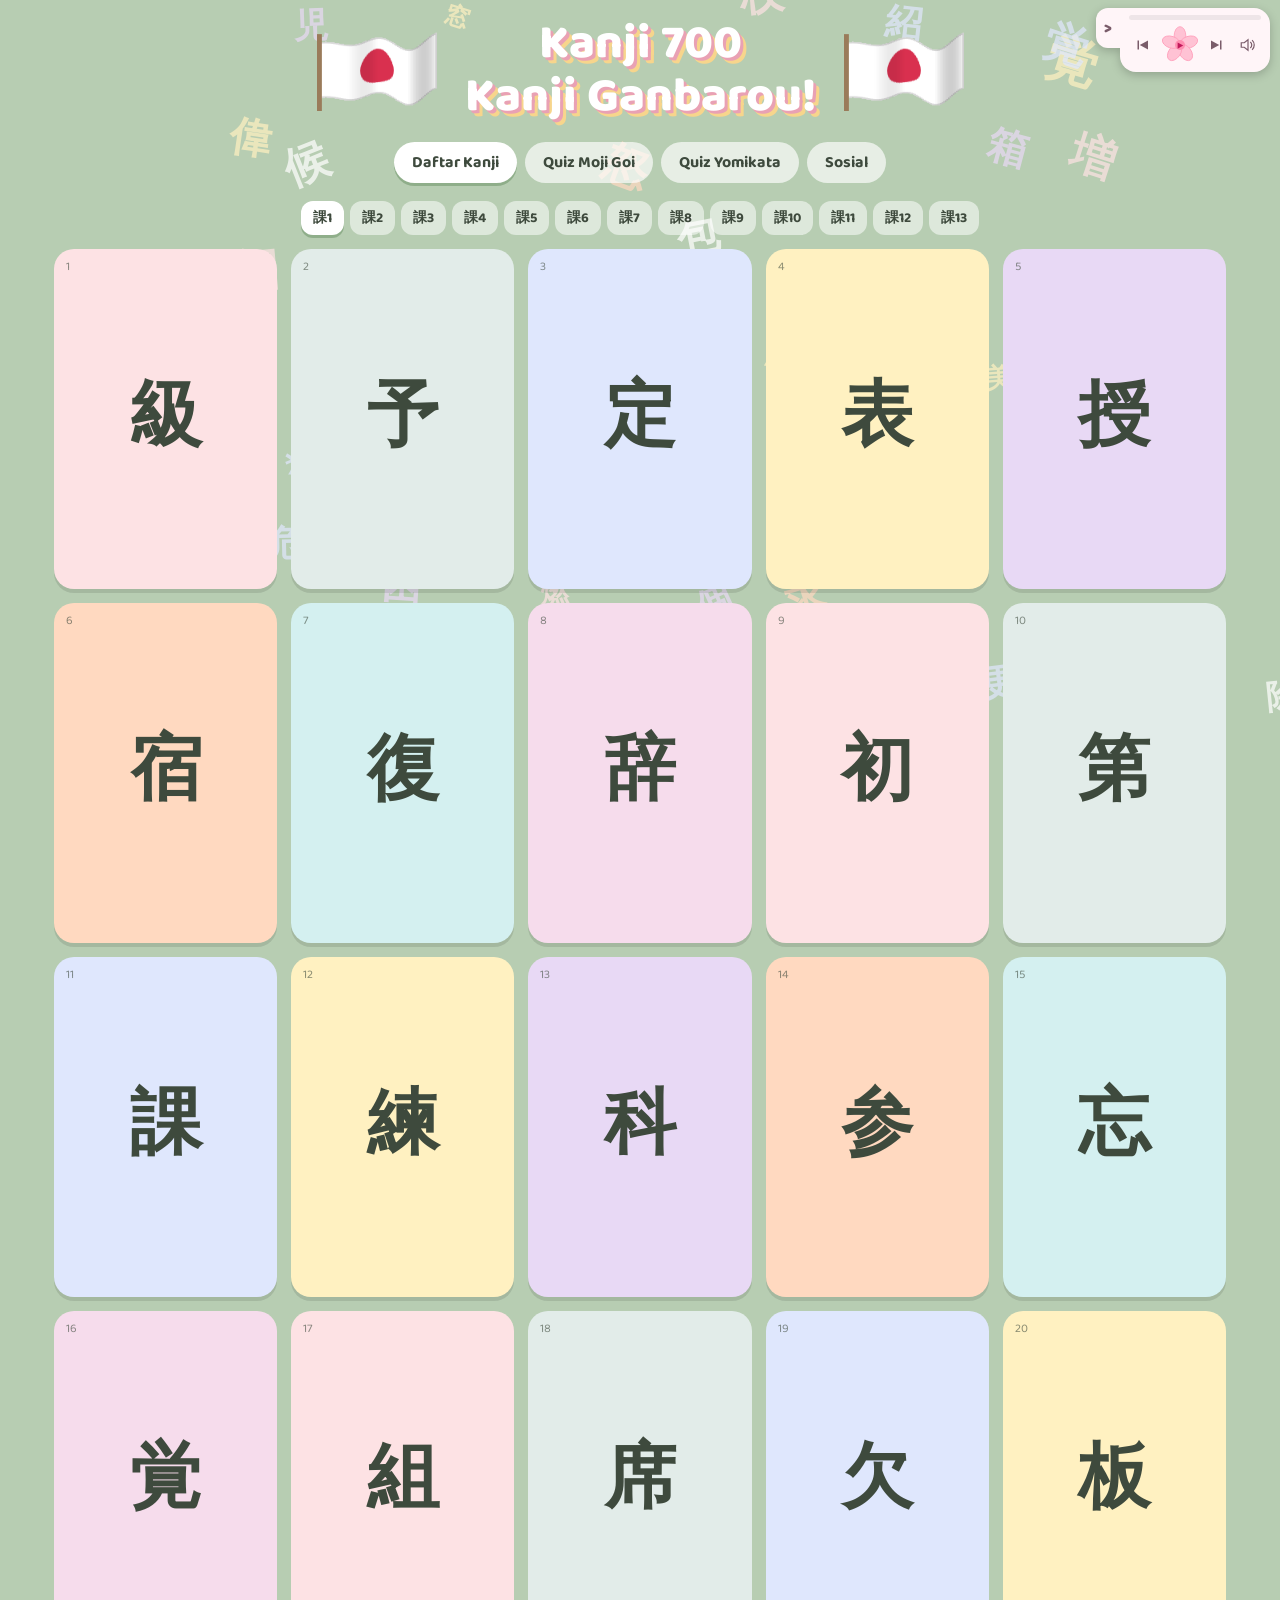
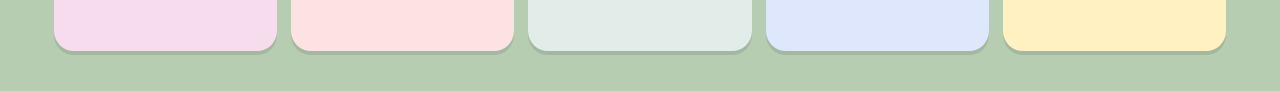
==== commit f5e6fb79: "Add files via upload" ====
--- a/index.html
+++ b/index.html
@@ -77,7 +77,7 @@
 <nav><button data-t="k" class="on">Daftar Kanji</button><button data-t="m">Quiz Moji Goi</button><button data-t="y">Quiz Yomikata</button><button data-t="s">Sosial</button></nav>
 <main id="app"></main>
 <script>const SONGS=["songs/lagu-01.mp3", "songs/lagu-02.mp3", "songs/lagu-03.mp3", "songs/lagu-04.mp3", "songs/lagu-05.mp3", "songs/lagu-06.mp3", "songs/lagu-07.mp3", "songs/lagu-08.mp3", "songs/lagu-09.mp3", "songs/lagu-10.mp3", "songs/lagu-11.mp3"];</script>
-<script>const SOSIAL_SRC="<!doctype html>\n<html lang=\"id\"><head><meta charset=\"utf-8\">\n<meta name=\"viewport\" content=\"width=device-width, initial-scale=1, viewport-fit=cover\">\n<title>Buat Karakter Lucu<\/title>\n<link href=\"https://fonts.googleapis.com/css2?family=Pixelify+Sans:wght@400;700&display=swap\" rel=\"stylesheet\">\n<style>\n:root{--pg:#ffeef7;--pn:#fff4d6;--bd:#8a5a3b;--tx:#4a3326;--wd:#ecc995;--wd2:#d3a266;box-sizing:border-box;padding-top:env(safe-area-inset-top,0px);padding-bottom:env(safe-area-inset-bottom,0px)}\n@media(prefers-color-scheme:dark){:root:not([data-theme=\"light\"]){--pg:#2a2233;--pn:#4a3a2c;--bd:#c99a5e;--tx:#fbeedc;--wd:#6b5238;--wd2:#8a6a46}}\n:root[data-theme=\"dark\"]{--pg:#2a2233;--pn:#4a3a2c;--bd:#c99a5e;--tx:#fbeedc;--wd:#6b5238;--wd2:#8a6a46}\n*{box-sizing:border-box}\nbody{margin:0;min-height:100%;background:var(--pg);color:var(--tx);font-family:'Pixelify Sans',ui-monospace,monospace}\nh1{text-align:center;margin:10px 0 0;font-size:26px;letter-spacing:1px}\n#app{max-width:980px;margin:0 auto;padding:12px;display:grid;gap:14px;grid-template-columns:minmax(0,380px) 1fr}\n@media(max-width:760px){#app{grid-template-columns:1fr}}\n.stage{position:relative;border:4px solid var(--bd);border-radius:14px;overflow:hidden;height:clamp(330px,52vh,440px);transition:background .4s}\n.ground{position:absolute;left:0;right:0;bottom:0;height:46px;border-top:4px solid #0002}\n.sh{position:absolute;left:50%;bottom:42px;width:110px;height:16px;border-radius:50%;background:#0002;transform:translateX(-50%)}\n.cv{position:absolute;left:50%;bottom:48px;height:74%;aspect-ratio:7/9;transform:translateX(-50%);image-rendering:pixelated;cursor:pointer}\n.dec span{position:absolute;opacity:.75;animation:fl 5s ease-in-out infinite;font-family:sans-serif;font-variant-emoji:text}\n@keyframes fl{50%{transform:translateY(-14px) rotate(12deg)}}\n.bub{position:absolute;right:14%;top:10%;background:#fff;color:#3b2a3a;border:3px solid #3b2a3a;border-radius:10px;padding:4px 10px;font-weight:700;transform:scale(0);transition:transform .12s}\n.bub.on{transform:scale(1) rotate(-6deg)}\n.bgn{position:absolute;top:8px;left:8px;right:8px;display:flex;justify-content:space-between;align-items:center;gap:6px}\n.rot{position:absolute;bottom:6px;width:46px;height:34px;border-radius:12px;border:3px solid var(--bd);background:var(--wd);color:var(--tx);cursor:pointer;padding:0;display:grid;place-items:center;z-index:3}\n.rot.rl{left:calc(50% - 54px)}.rot.rr{left:calc(50% + 8px)}\n.rot:active{transform:scale(.93)}\n.rot svg{width:18px;height:18px}\n.bgn button{font:inherit;width:34px;height:34px;border-radius:8px;border:3px solid var(--bd);background:var(--wd);color:var(--tx);cursor:pointer;font-weight:700}\n.panel{border:4px solid var(--bd);border-radius:14px;background:var(--pn);padding:10px;display:flex;flex-direction:column;gap:10px;min-width:0}\n.tabs{display:flex;gap:6px;flex-wrap:wrap}\n.tab{font:inherit;border:3px solid var(--bd);background:var(--wd);color:var(--tx);border-radius:8px;padding:6px 10px;cursor:pointer}\n.tab.on{background:var(--wd2);box-shadow:inset 0 -4px #0002;font-weight:700}\n.grid{display:grid;grid-template-columns:repeat(auto-fill,minmax(80px,1fr));gap:8px;max-height:270px;overflow:auto;padding:2px}\n.opt{border:3px solid var(--bd);background:#fff8;border-radius:10px;padding:4px;cursor:pointer;font:inherit;font-size:12px;color:var(--tx);display:flex;flex-direction:column;align-items:center;gap:2px}\n.opt canvas{width:64px;height:64px;image-rendering:pixelated}\n.opt.on{background:#ffd3e6;outline:3px solid #ff7aa8;color:#4a3326}\n.cols{display:flex;gap:8px;flex-wrap:wrap}\n.sw{width:30px;height:30px;border-radius:8px;border:3px solid var(--bd);cursor:pointer;padding:0}\n.sw.on{outline:3px solid #ff7aa8;outline-offset:1px}\n.note{font-size:12px;opacity:.8;margin:0}\n.acts{display:flex;gap:10px;align-items:center;margin-top:auto;padding-top:6px}\n.dice{width:58px;height:58px;border:4px solid var(--bd);background:#cfe9ff;border-radius:14px;color:#7a6af5;cursor:pointer;padding:6px}\n.dice.spin svg{animation:sp .5s}\n@keyframes sp{to{transform:rotate(360deg) scale(1.2)}}\n.btn{font:inherit;font-weight:700;font-size:16px;border:4px solid var(--bd);border-radius:12px;padding:12px 18px;cursor:pointer;color:#3b2a3a}\n.reset{background:#ffb3bf}.next{background:#9be3b0;margin-left:auto}\n.btn:active,.dice:active{transform:translateY(2px)}\n.md{position:fixed;inset:0;background:#0007;display:grid;place-items:center;z-index:9;padding:16px}\n.md[hidden]{display:none}\n.card{background:var(--pn);border:4px solid var(--bd);border-radius:16px;padding:16px;max-width:340px;width:100%;text-align:center;display:flex;flex-direction:column;gap:10px;align-items:center}\n.card canvas{height:150px;aspect-ratio:7/9;image-rendering:pixelated}\n.card input{font:inherit;width:100%;padding:8px;border:3px solid var(--bd);border-radius:8px;text-align:center;background:#fff;color:#3b2a3a}\n.card p{margin:0;font-size:13px}\n\n.card{max-height:94vh;overflow:auto}\n#gm{position:fixed;inset:0;z-index:20;background:#1d1a24;font-family:'Pixelify Sans',sans-serif;touch-action:none}\n#gm[hidden],#emp[hidden]{display:none}\n#gc{width:100%;height:100%;display:block;touch-action:none}\n#hb{position:absolute;left:10px;top:calc(10px + env(safe-area-inset-top,0px));width:auto;height:30px;padding:0 10px;font-weight:700;font-size:12px;line-height:1;font-family:inherit;white-space:nowrap}\n#hist{position:absolute;left:10px;top:calc(46px + env(safe-area-inset-top,0px));width:min(270px,48vw);max-height:34vh;overflow:auto;background:#000a;color:#fff;border-radius:10px;padding:6px 8px;font-size:13px;line-height:1.35}\n#hist b{color:#ffd3e6}\n#gt{position:absolute;right:10px;top:calc(10px + env(safe-area-inset-top,0px));display:flex;gap:6px}\n.gb{width:36px;height:36px;border-radius:10px;border:3px solid var(--bd);background:var(--wd);color:var(--tx);font-size:16px;cursor:pointer;padding:0}\n.gb.on{background:#ffd3e6;outline:2px solid #ff7aa8}\n#cb{position:absolute;left:10px;bottom:calc(10px + env(safe-area-inset-bottom,0px));display:flex;gap:6px;width:min(380px,82vw)}\n#ci{flex:1;min-width:0;font:inherit;padding:9px 10px;border:3px solid var(--bd);border-radius:12px;background:#fffe;color:#3b2a3a}\n#cs{width:44px;height:auto}#mic{position:absolute;right:10px;top:calc(50% + 32px);width:50px;height:50px;font-size:26px;border-radius:14px;opacity:.8}#mic.on{opacity:1;background:#ff6b81;outline:2px solid #fff}\n#cam{position:absolute;right:10px;top:calc(50% + 94px);width:50px;height:50px;font-size:26px;border-radius:14px;opacity:.8}#cam.on{opacity:1;background:#ffd3e6;outline:2px solid #ff7aa8}\n#em{position:absolute;right:10px;top:50%;transform:translateY(-50%);width:50px;height:50px;font-size:26px;border-radius:14px}\n#emp{position:absolute;right:68px;top:50%;transform:translateY(-50%);display:grid;grid-template-columns:repeat(2,44px);gap:6px;background:#000a;padding:8px;border-radius:12px}\n#emp .gb{width:44px;height:44px;font-size:22px}\n<\/style><\/head><body>\n<h1>Buat Karakter<\/h1>\n<div id=\"app\">\n <section class=\"stage\" id=\"stage\">\n  <div class=\"dec\" id=\"dec\"><\/div>\n    <div class=\"bub\" id=\"bub\">HAHAHA!<\/div>\n  <div class=\"ground\" id=\"gr\"><\/div><div class=\"sh\"><\/div>\n  <canvas class=\"cv\" id=\"cv\" width=\"280\" height=\"360\" title=\"Klik aku!\"><\/canvas>\n  <button class=\"rot rl\" id=\"rl\" title=\"Putar ke kiri\" aria-label=\"Putar ke kiri\"><svg viewBox=\"0 0 24 24\"><path d=\"M15 4l-8 8 8 8\" fill=\"none\" stroke=\"currentColor\" stroke-width=\"4\" stroke-linecap=\"square\"/><\/svg><\/button>\n  <button class=\"rot rr\" id=\"rr\" title=\"Putar ke kanan\" aria-label=\"Putar ke kanan\"><svg viewBox=\"0 0 24 24\"><path d=\"M9 4l8 8-8 8\" fill=\"none\" stroke=\"currentColor\" stroke-width=\"4\" stroke-linecap=\"square\"/><\/svg><\/button>\n <\/section>\n <section class=\"panel\">\n  <div class=\"tabs\" id=\"tabs\"><\/div>\n  <div class=\"grid\" id=\"opts\"><\/div>\n  <div class=\"cols\" id=\"cols\"><\/div>\n  <p class=\"note\" id=\"note\"><\/p>\n  <div class=\"acts\">\n   <button class=\"dice\" id=\"dice\" title=\"Acak karakter\"><svg viewBox=\"0 0 24 24\" width=\"100%\" height=\"100%\"><rect x=\"2\" y=\"2\" width=\"20\" height=\"20\" rx=\"5\" fill=\"#fff\" stroke=\"#c9b9ad\" stroke-width=\"1\"/><g fill=\"#e53935\"><circle cx=\"8\" cy=\"8\" r=\"1.8\"/><circle cx=\"16\" cy=\"8\" r=\"1.8\"/><circle cx=\"12\" cy=\"12\" r=\"1.8\"/><circle cx=\"8\" cy=\"16\" r=\"1.8\"/><circle cx=\"16\" cy=\"16\" r=\"1.8\"/><\/g><\/svg><\/button>\n   <button class=\"btn reset\" id=\"reset\">Reset<\/button>\n   <button class=\"btn next\" id=\"next\">Lanjut &#9654;<\/button>\n  <\/div>\n <\/section>\n<\/div>\n<div id=\"gm\" hidden><canvas id=\"gc\"><\/canvas><button class=\"gb\" id=\"hb\" title=\"Sembunyikan chat\">Sembunyikan chat<\/button><div id=\"hist\"><\/div>\n<div id=\"gt\"><button class=\"gb\" title=\"Kelas\">🏫<\/button><button class=\"gb\" title=\"Kantin\">🍜<\/button><button class=\"gb\" title=\"Lapangan Upacara\">🚩<\/button><button class=\"gb\" id=\"gx\" title=\"Keluar\">✖<\/button><\/div>\n<div id=\"cb\"><input id=\"ci\" maxlength=\"60\" placeholder=\"Klik untuk chat...\"><button class=\"gb\" id=\"cs\">➤<\/button><\/div>\n<button class=\"gb\" id=\"em\" title=\"Emoticon\">😊<\/button><button class=\"gb\" id=\"mic\" title=\"Voice chat (jarak dekat)\">🎤<\/button><button class=\"gb\" id=\"cam\" title=\"Kamera: zoom in / zoom out\">🎥<\/button><div id=\"emp\" hidden><\/div><\/div>\n<div class=\"md\" id=\"md\" hidden><div class=\"card\" id=\"card\"><\/div><\/div>\n<script src=\"https://cdn.jsdelivr.net/npm/@supabase/supabase-js@2\"><\/script>\n<script>\n// Isi dua nilai ini dari Supabase Dashboard > Project Settings > API.\n// Gunakan publishable key (atau anon key lama), JANGAN gunakan service_role/secret key.\n// Harus URL dasar proyek, tanpa /rest/v1 atau /realtime/v1.\nconst SUPABASE_URL = 'https://ridlgahoavhguwgyrkip.supabase.co';\nconst SUPABASE_KEY = 'sb_publishable_6FdItz1UEkNqvjlscuGk9g_jBb6ada_'; const TURN_URL = '', TURN_USER = '', TURN_PASS = ''; const XIR_CH = 'channel918d7f54', XIR_ID = 'Kendorize', XIR_SEC = '8fd99724-c482-11f1-9163-4a5f0e7f2f76';\nconst $=s=>document.querySelector(s);\nconst SKIN=['#ffe0c7','#f7cba5','#e9ad82','#c98a5f','#9a6240','#6e4430'];\nconst HAIRC=['#2b2230','#5b3a29','#8a5a3b','#c98f55','#f0d28a','#e8e8ef','#ef7d6b','#f48fb1','#7fb7ee','#b39ddb','#111111','#3b2417','#7b1e1e','#d4381f','#ff9f1c','#2e7d6b','#3a5fcd','#8e44ad','#7ee0c3','#9a9aa6'];\nconst CLR=['#ff9eb5','#ffb88a','#ffe27a','#a8e6a1','#8fd3f4','#a99bf5','#f5f5f5','#4a4a5a','#c7845a','#e45b5b','#e63946','#ff7f50','#f9c74f','#2a9d8f','#1d4e89','#6a4c93','#e56fa6','#8bc34a','#795548','#111111','#9e9e9e','#7b1e1e','#00bcd4','#f4e9d1'];\nconst BOTC=['#6b8fc7','#34425f','#8d7b5a','#4a4a5a','#f4f0e8','#e07a9a','#7aa889','#b57a5a','#1b2a49','#111111','#7b1e1e','#2a7f62','#c9a66b','#9e9e9e','#6a4c93','#e63946'];\nconst SHC=['#f5f5f5','#3b3b48','#8a5a3b','#e45b5b','#6b8fc7','#f4b6c2','#f0d28a','#7fbf9a'];\nconst MI=(x,y,w,h,s)=>{const a=[x,y,w,h],b=[24-x-w,y,w,h];if(s!==undefined){a.push(s);b.push(s)}return[a,b]};\nconst C=[[6,2,12,3],[5,3,1,6],[18,3,1,6]];\n// [nama, di belakang kepala, di depan kepala, ikat/aksen]. 0-4 = cowok, 5-9 = cewek\nconst HR=[\n['Wolfcut',[[5,8,14,9],[6,17,3,1],[11,17,3,1],[15,17,3,1]],[...C,[7,1,3,1],[12,1,4,1],[9,0,3,1],...MI(6,5,5,2),[11,5,2,1],...MI(5,6,2,8),...MI(4,11,2,3),[8,5,1,3,-.25],[15,5,1,3,-.25]]],\n['Buzzcut',[],[[7,2,10,1],[6,3,12,2],...MI(6,5,1,3),[7,3,10,1,.2]]],\n['Comma Hair',[],[...C,[8,1,8,1],[6,5,3,2],[9,5,7,2],[16,5,2,2],[9,7,3,1],[10,8,1,1],[13,7,2,1,-.25]]],\n['Messy Hair',[[5,6,14,7]],[...C,[6,0,2,2],[9,-1,2,3],[12,0,3,2],[16,0,2,2],[4,3,2,2],[19,4,1,2],[6,5,3,3],[10,5,2,2],[13,5,2,1],[15,5,3,3],[4,6,2,4],[18,6,2,4],[8,1,2,1,.3]]],\n['Curtain Hair',[[5,6,14,7]],[...C,...MI(6,5,4,2),...MI(6,7,2,5),...MI(5,10,2,3),[11,3,2,4,-.35]]],\n['Curtain Bangs',[[4,3,16,16]],[...C,...MI(6,5,4,2),...MI(6,7,2,3),...MI(4,5,3,11),[11,3,2,3,-.3]]],\n['Long Layers',[[4,3,16,14],[3,12,3,6],[18,12,3,6],[5,17,4,3],[15,17,4,3]],[...C,[6,5,6,2],[12,5,6,1],[7,7,3,1],...MI(4,5,2,12),[10,2,3,1,.3]]],\n['Bob Cut',[[4,3,16,12]],[...C,[6,5,12,2],...MI(4,5,3,10)]],\n['Shaggy Cut',[[4,4,16,13],[3,13,2,3],[19,13,2,3],[7,17,3,2],[14,17,3,2]],[...C,[7,1,3,1],[13,1,3,1],[6,5,3,3],[9,5,2,2],[12,5,2,3],[15,5,3,2],[17,7,2,2],...MI(4,6,2,8),...MI(3,10,2,3)]],\n['Ponytail',[[17,3,3,3],[19,6,3,12],[18,17,3,3]],[...C,...MI(6,5,5,2),[11,5,2,1],[8,1,6,1,.3]],[[17,3,2,2]]]];\nconst N={hair:HR.map(h=>h[0]),\ntop:['Kaos Polos','Kaos Polos','Hoodie','Bomber Jacket','Flannel','Knit Sweater','Seragam','Varsity Jacket','Dress','Crop Top'],\nbot:['Celana Pendek','Jogger','Cargo','Sarung Sholat','Overall','Legging','Mini Skirt','Rok Panjang','Rok Plisa','Rok A-Line'],\nshoe:['Sneakers','Boots','Formal','Sandal','High Top','Loafer','Wellington','Slip On'],\nacc:['Tanpa','Topi','Kacamata','Kacamata Hitam','Headphone','Bando','Masker','Syal','Sayap','Kuping Kucing']};\nconst BG=[['Permen Pink','#ffd3e6','#fff0f6','\\u2665','#ff9cc2','#f6b8d0'],['Langit Biru','#c7e6ff','#effaff','\\u2601','#ffffff','#a8d8a0'],['Mint Segar','#c9f2dc','#f1fff7','\\u273F','#8fdcb0','#b8e6a8'],['Lavender','#e1d4ff','#f6f0ff','\\u2605','#b9a3f5','#cdbff0'],['Peach Sunset','#ffd9b8','#ffe8f0','\\u25CF','#ffb38a','#f6c6a0'],['Lemon Pop','#fff1a8','#fffbe3','\\u266A','#f5d24a','#f2e08a'],['Bubble Tea','#f1dccb','#fff3e8','\\u25CB','#c99a7a','#e4c6a8'],['Malam Pastel','#bfc8ff','#e8d6ff','\\u2726','#fff4a8','#a9b4f0']];\n\nconst lo=document.createElement('canvas');lo.width=28;lo.height=36;\nconst L=lo.getContext('2d',{willReadFrequently:true});\nfunction mix(h,a){const n=parseInt(h.slice(1),16),f=c=>Math.round(a>0?c+(255-c)*a:c*(1+a));\n return '#'+[n>>16,(n>>8)&255,n&255].map(f).map(v=>v.toString(16).padStart(2,'0')).join('')}\n\nconst R=(col,x,y,w,h)=>{L.fillStyle=col;L.fillRect(x,y,w,h)};\nconst S=(col,x,y,w,h)=>{R(col,x,y,w,h);R(col,24-x-w,y,w,h)};\nconst hp=(hc,r)=>R(r.length>4?mix(hc,r[4]):hc,r[0],r[1],r[2],r[3]);\n// sarung sholat bermotif kotak-kotak (plaid)\nconst sarung=(W,x,y,w,h)=>{const dk=mix(W,-.32),lt=mix(W,.4),dd=mix(W,-.55);R(W,x,y,w,h);\n for(let j=1;j<h;j++)for(let i=0;i<w;i++){const a=(i-1)%4==0,b=(j-1)%3==0;if(a&&b)R(dd,x+i,y+j,1,1);else if(a)R(dk,x+i,y+j,1,1);else if(b)R(lt,x+i,y+j,1,1)}\n R(mix(W,-.5),x,y,w,1);R(mix(W,-.3),x,y+h-1,w,1)};\nconst mr=document.createElement('canvas');mr.width=28;mr.height=36;const MR=mr.getContext('2d');\n\n// Rambut tampak belakang: [rambut, ikat]\nconst BKH=[\n[[[7,2,10,12],[6,3,12,10],[4,8,16,9],[5,17,3,1],[10,17,4,1],[16,17,3,1],[8,9,1,6,-.25],[11,6,1,9,-.25],[15,9,1,6,-.25]],[]],\n[[[7,2,10,3],[6,3,12,7],[7,10,10,2,.3]],[]],\n[[[7,2,10,11],[6,3,12,8],[6,11,12,1,.3],[11,4,2,1,-.25],[10,5,1,2,-.25]],[]],\n[[[7,1,10,12],[6,3,12,9],[5,1,2,2],[8,-1,2,3],[12,-1,3,2],[16,0,3,2],[9,5,1,6,-.25],[13,4,1,7,-.25],[16,6,1,4,-.25],[6,12,12,2]],[]],\n[[[7,2,10,11],[6,3,12,9],[5,6,14,7],[12,3,1,10,-.25]],[]],\n[[[7,2,10,12],[6,3,12,10],[4,4,16,15],[9,8,1,10,-.2],[14,8,1,10,-.2],[12,4,1,12,-.2]],[]],\n[[[7,2,10,12],[6,3,12,10],[4,3,16,14],[3,12,18,7],[4,19,6,2],[14,19,6,2],[10,18,4,2],[8,10,1,9,-.2],[12,8,1,11,-.2],[16,10,1,9,-.2]],[]],\n[[[7,2,10,12],[6,3,12,10],[4,4,16,9],[5,12,14,3],[7,15,10,1,-.2]],[]],\n[[[7,2,10,12],[6,3,12,10],[4,4,16,13],[3,11,18,5],[5,16,3,2],[10,17,4,2],[16,16,3,2],[7,1,3,1],[13,1,3,1],[8,8,1,7,-.22],[12,6,1,10,-.22],[15,9,1,7,-.22]],[]],\n[[[7,2,10,11],[6,3,12,8],[10,0,4,3],[10,3,4,2],[9,5,6,6],[10,11,4,7],[11,18,2,2],[12,6,1,11,-.25]],[[9,3,6,1]]]];\n\n// Rambut tampak samping (menghadap kanan): [belakang, depan, ikat, tutup telinga]\nconst SB=[[6,2,12,3],[5,3,7,9]];\nconst SD=[\n[[[4,6,8,11],[3,12,3,3],[4,16,3,2]],SB.concat([[7,0,3,2],[11,0,4,2],[12,5,5,2],[13,7,3,1],[8,5,1,6,-.25],[10,4,1,5,-.25],[4,9,3,6]]),[],true],\n[[],[[6,2,12,3],[5,3,6,6],[12,5,5,1],[6,3,10,1,.2]],[],false],\n[[],SB.concat([[8,1,8,1],[12,5,5,2],[14,7,2,1],[15,8,1,1]]),[],false],\n[[[4,5,3,6]],SB.concat([[5,1,2,2],[8,-1,2,3],[11,0,2,2],[14,-1,2,3],[16,1,2,2],[12,5,5,2],[15,7,2,1],[3,8,2,3],[7,4,1,6,-.25]]),[],false],\n[[[4,5,8,9]],SB.concat([[12,5,5,2],[9,5,4,7],[11,7,2,4,-.25]]),[],true],\n[[[3,4,9,16]],SB.concat([[11,5,5,2],[10,7,3,4],[9,5,1,10,-.2]]),[],true],\n[[[3,4,9,17],[2,14,3,5]],SB.concat([[12,5,5,2],[13,7,3,1],[8,6,1,12,-.2]]),[],false],\n[[[4,4,8,11]],SB.concat([[12,5,6,2],[10,9,2,5]]),[],true],\n[[[3,5,9,12],[2,15,3,3],[5,17,3,2]],SB.concat([[7,0,2,2],[11,0,3,2],[14,1,2,1],[12,5,5,2],[14,7,2,1],[16,7,1,2]]),[],true],\n[[[1,1,5,4],[0,4,4,11],[1,14,3,3]],SB.concat([[12,5,5,2],[13,7,2,1]]),[[5,2,2,3]],false]];\n\n// ===== Gaya rambut modern (mengganti indeks 1,2,3,8,9) =====\nconst MH=(i,nm,bk,fr,tie,bkh,sd)=>{HR[i]=[nm,bk,fr,tie];BKH[i]=bkh;SD[i]=sd};\nMH(1,'Two-Block',[],[...C,[7,1,10,1],[8,0,8,1],[7,5,10,2],[7,7,2,1],[15,7,2,1],[11,5,1,2,-.25],[9,5,1,1,-.25],[14,5,1,1,-.25]],[],\n [[[7,1,10,3],[6,2,12,9],[8,0,8,1],[7,11,10,1,.3]],[]],\n [[],SB.concat([[7,1,10,1],[8,0,8,1],[12,5,7,2],[11,7,1,1]]),[],false]);\nMH(2,'Textured Crop',[],[...C,[8,0,2,1],[11,0,3,1],[7,1,10,1],[7,5,2,2],[9,5,2,1],[11,5,3,2],[14,5,3,1],[16,5,2,2],[10,7,1,1],[13,7,1,1],[8,5,1,1,-.25],[15,5,1,1,.3]],[],\n [[[7,1,10,3],[6,2,12,8],[8,0,2,1],[11,0,3,1],[6,10,12,1,.3],[10,4,1,2,-.25],[14,3,1,3,-.25]],[]],\n [[],SB.concat([[8,0,2,1],[11,0,3,1],[7,1,9,1],[12,5,2,2],[14,5,3,1],[16,5,2,2],[13,7,1,1],[8,5,1,5,-.25]]),[],false]);\nMH(3,'Slick Back',[],[[6,2,12,3],[5,3,1,4],[18,3,1,4],[7,1,10,1],[8,0,8,1],[9,-1,6,1],[9,1,1,3,.3],[12,0,1,4,.3],[15,1,1,3,.3],[7,5,2,1,-.3],[15,5,2,1,-.3]],[],\n [[[7,1,10,3],[6,2,12,9],[8,0,8,1],[9,-1,6,1],[9,3,1,7,.25],[12,2,1,8,.25],[15,3,1,7,.25],[7,11,10,1,-.25]],[]],\n [[],SB.concat([[8,0,8,1],[9,-1,6,1],[7,1,9,1],[12,5,5,1],[8,2,1,4,.3],[10,1,1,4,.3],[12,1,1,3,.3]]),[],false]);\nMH(8,'Hime Cut',[[4,3,16,17],[3,14,2,5],[19,14,2,5]],[...C,[6,5,12,2],...MI(4,7,2,7),[9,5,1,2,-.2],[14,5,1,2,-.2]],[],\n [[[7,2,10,11],[6,3,12,10],[4,4,16,16],[3,14,2,5],[19,14,2,5],[8,8,1,10,-.2],[12,6,1,13,-.2],[15,8,1,10,-.2]],[]],\n [[[3,4,9,16],[2,13,3,5]],SB.concat([[12,5,6,2],[10,7,3,6],[9,5,1,10,-.2]]),[],true]);\nMH(9,'Twin Buns',[],[...MI(3,0,4,4),...MI(4,1,1,1,.3),...C,[6,5,12,1],[7,6,3,1],[14,6,3,1],[11,5,1,2,-.25]],[[5,3,2,1],[17,3,2,1]],\n [[[7,2,10,11],[6,3,12,8],[3,0,4,4],[17,0,4,4],[4,1,1,1,.3],[19,1,1,1,.3],[7,11,10,1,-.2]],[[5,3,2,1],[17,3,2,1]]],\n [[],SB.concat([[4,0,5,4],[5,1,1,1,.3],[12,5,6,1],[8,6,3,1]]),[[5,3,3,1]],false]);\nMH(10,'Ivy League',[],[...C,[7,1,10,1],[7,5,5,2],[12,5,5,1],[10,2,1,3,-.3],[14,3,3,1,.25]],[],\n [[[7,1,10,3],[6,2,12,8],[6,10,12,1,.3],[10,2,1,3,-.3]],[]],\n [[],SB.concat([[7,1,9,1],[12,5,6,2],[11,3,1,2,-.3],[8,10,3,1,.3]]),[],false]);\nMH(11,'Buzzcut',[],[[7,2,10,1],[6,3,12,2],...MI(6,5,1,3),[7,3,10,1,.2]],[],\n [[[7,2,10,3],[6,3,12,7],[7,10,10,2,.3]],[]],\n [[],[[6,2,12,3],[5,3,6,6],[12,5,5,1],[6,3,10,1,.2]],[],false]);\nMH(12,'Messy Hair',[[5,6,14,7]],[...C,[6,0,2,2],[9,-1,2,3],[12,0,3,2],[16,0,2,2],[4,3,2,2],[19,4,1,2],[6,5,3,3],[10,5,2,2],[13,5,2,1],[15,5,3,3],[4,6,2,4],[18,6,2,4],[8,1,2,1,.3]],[],\n [[[7,1,10,12],[6,3,12,9],[5,1,2,2],[8,-1,2,3],[12,-1,3,2],[16,0,3,2],[9,5,1,6,-.25],[13,4,1,7,-.25],[16,6,1,4,-.25],[6,12,12,2]],[]],\n [[[4,5,3,6]],SB.concat([[5,1,2,2],[8,-1,2,3],[11,0,2,2],[14,-1,2,3],[16,1,2,2],[12,5,5,2],[15,7,2,1],[3,8,2,3],[7,4,1,6,-.25]]),[],false]);\nMH(13,'Pixie Cut',[],[...C,[7,1,10,1],[8,0,6,1],[6,5,8,2],[14,5,3,1],[6,7,2,2],[17,6,1,3],[11,5,1,2,-.25]],[],\n [[[7,1,10,3],[6,2,12,9],[6,11,12,2],[8,0,6,1],[12,3,1,6,-.25]],[]],\n [[],SB.concat([[8,0,6,1],[7,1,9,1],[12,5,5,2],[13,7,2,1],[5,10,5,2]]),[],false]);\nMH(14,'Medium Wolf Cut',[[4,4,16,12],[3,12,2,4],[19,12,2,4],[5,15,3,2],[16,15,3,2]],[...C,[7,1,3,1],[12,1,4,1],[9,0,3,1],[6,5,5,2],[12,5,6,1],[8,7,2,1],[14,7,2,1],...MI(4,5,2,9),...MI(3,10,2,3),[8,5,1,3,-.25],[15,5,1,3,-.25]],[],\n [[[7,2,10,11],[6,3,12,10],[4,4,16,12],[3,12,3,3],[18,12,3,3],[5,15,4,2],[15,15,4,2],[8,8,1,6,-.2],[12,6,1,9,-.2],[15,8,1,6,-.2]],[]],\n [[[3,4,9,12],[2,12,3,3],[4,15,4,2]],SB.concat([[7,0,3,2],[11,0,3,2],[12,5,5,2],[14,7,2,1],[8,5,1,5,-.25],[9,11,2,2]]),[],true]);\nMH(15,'Butterfly Cut',[[4,3,16,16],[2,10,3,8],[19,10,3,8],[3,17,4,3],[17,17,4,3]],[...C,...MI(6,5,4,2),...MI(6,7,2,4),...MI(3,8,3,8),...MI(2,12,2,5),[10,2,3,1,.3],[11,3,2,3,-.3]],[],\n [[[7,2,10,12],[6,3,12,10],[4,4,16,14],[2,10,3,8],[19,10,3,8],[3,17,5,3],[16,17,5,3],[9,8,1,9,-.2],[14,8,1,9,-.2],[12,4,1,12,-.2]],[]],\n [[[3,4,9,14],[1,10,4,7],[3,17,4,2]],SB.concat([[11,5,5,2],[10,7,3,5],[9,5,1,9,-.2],[13,7,2,1]]),[],true]);\nMH(16,'Hijab',[],[[6,0,12,1],[5,1,14,5],[7,5,10,1,-.22],[5,6,2,9],[17,6,2,9],[7,6,1,8,-.22],[16,6,1,8,-.22],[5,15,14,5],[4,17,16,3],[5,14,14,1,-.22],[4,20,16,1,-.22],[8,2,3,1,.35],[9,16,2,1,.35],[12,17,1,3,-.22]],[],\n [[[5,0,14,16],[5,14,14,2,-.22],[4,16,16,5],[4,20,16,1,-.22],[9,3,2,5,.35],[11,9,1,6,-.22]],[]],\n [[],[[5,0,13,6],[4,2,9,13],[4,14,9,1,-.22],[4,15,11,6],[4,20,11,1,-.22],[13,2,5,4],[12,5,6,1,-.22],[8,1,3,1,.35],[11,8,1,6,-.22]],[],true]);\nHR[0][0]='Wolf Cut';HR[4][0]='Curtain Hair';HR[7][0]='French Bob';\nN.hair=HR.map(h=>h[0]);\nObject.assign(N,{\n top:['Kaos Polos','Kaos Polos','Hoodie','Bomber Jacket','Flannel','Knit Sweater','Kemeja Sekolah','Varsity Jacket','Dress','Crop Top','Denim Jacket','Cardigan','Ruffle Blouse'],\n bot:['Bermuda','Jogger','Cargo','Sarung Sholat','Overall','Legging','Mini Skirt','Rok Panjang','Rok Plisa','Rok A-Line','Chino','Wide Leg'],\n shoe:['Chunky Sneakers','Boots','Pantofel','Sandal','High Top','Loafer','Rain Boots','Slip On','Mary Jane','Platform'],\n acc:['Tanpa','Topi','Kacamata','Kacamata Hitam','Headphone','Pita','Masker','Syal','Sayap','Kuping Kucing','Peci','Jepit Rambut','Helm Bogo']});\n// Katalog per gender (angka = indeks gambar)\nconst CAT={m:{hair:[0,1,2,3,4,10,11,12],top:[1,2,3,10,4,7],bot:[2,3,1,0,4,10],shoe:[0,4,1,5,3,2],acc:[0,1,3,4,6,7,9,10,12]},\n f:{hair:[5,6,7,8,9,13,14,15,16],top:[9,5,8,11,12,6],bot:[6,8,9,7,5,11],shoe:[8,9,1,3,6,5],acc:[0,5,9,2,8,4,11,12]}};\n\nfunction outline(){\n const im=L.getImageData(0,0,28,36),d=im.data,a=new Uint8Array(1008);\n for(let i=0;i<1008;i++)a[i]=d[i*4+3]>0?1:0;\n for(let y=0;y<36;y++)for(let x=0;x<28;x++){const i=y*28+x;\n  if(!a[i]&&((x>0&&a[i-1])||(x<27&&a[i+1])||(y>0&&a[i-28])||(y<35&&a[i+28]))){d[i*4]=59;d[i*4+1]=42;d[i*4+2]=58;d[i*4+3]=255}}\n L.putImageData(im,0,0)}\n\n// vw: 0 = depan, 1 = kanan, 2 = belakang, 3 = kiri\nfunction draw(c,st,vw){vw|=0;L.clearRect(0,0,28,36);L.save();L.translate(2,3);\n if(vw==1||vw==3)drawSide(c,st);else drawFB(c,st,vw==2);\n L.restore();outline();\n if(vw==3){MR.clearRect(0,0,28,36);MR.save();MR.translate(28,0);MR.scale(-1,1);MR.drawImage(lo,0,0);MR.restore();L.clearRect(0,0,28,36);L.drawImage(mr,0,0)}}\n\n// ===== Tampak depan & belakang =====\nfunction drawFB(c,st,BK){\n const dy=st.dy,sk=SKIN[c.skin],hc=HAIRC[c.hc],H=HR[c.hair],tc=CLR[c.tc],bc=BOTC[c.bc],sc=SHC[c.sc],ac=CLR[c.ac],F=c.g=='f',D='#2a2230';\n // belakang\n L.save();L.translate(0,dy);\n if(!BK){\n  H[1].forEach(r=>hp(hc,r));\n  if(c.acc==8){const w=mix(ac,.45);S(w,1,9,5,4);S(w,0,7,3,3);S(w,2,13,4,3)}}\n L.restore();\n // badan menyatu: kaki, torso, lengan\n S(sk,9,23,3,6);\n const Y=15+dy,tn=8-dy;\n R(sk,8,Y,8,tn);S(sk,6,16+dy,2,7-dy);\n // baju\n const SL=h=>S(tc,6,16+dy,2,h),dk=mix(tc,-.22),lt=mix(tc,.4),Tb=()=>R(tc,8,Y,8,tn);\n switch(c.top){\n case 0:Tb();SL(3);if(!BK)R(sk,10,Y,4,1);break;\n case 1:Tb();SL(3);if(!BK)R(sk,10,Y,4,1);break;\n case 2:Tb();SL(5);R(dk,7,Y,10,BK?3:2);if(!BK){R('#fff',11,Y+2,1,3);R('#fff',12,Y+2,1,2);R(dk,10,Y+5,4,2)}S(dk,6,21,2,1);break;\n case 3:Tb();R(dk,8,Y+tn-1,8,1);S(lt,6,17+dy,2,1);\n  if(BK){R(dk,12,Y+1,1,tn-2);R(dk,8,Y,8,1)}else{R('#f4f0e8',11,Y,2,tn-1);R(dk,10,Y,1,tn-1);R(dk,13,Y,1,tn-1);R(dk,8,Y,3,1);R(dk,13,Y,3,1)}\n  SL(5);S(lt,6,17+dy,2,1);S(dk,6,21,2,1);break;\n case 4:Tb();SL(4);R(dk,8,Y+3,8,1);R(dk,8,Y+6,8,1);S(lt,9,Y+2,1,tn-2);S(dk,6,18+dy,2,1);\n  if(BK)R(lt,8,Y,8,1);else{R(dk,11,Y+1,2,tn-1);S(lt,9,Y,2,2)}break;\n case 5:Tb();SL(5);R(dk,8,22,8,1);S(dk,6,21,2,1);R(dk,9,Y,6,1);R(lt,8,Y+3,8,1);break;\n case 6:R('#f6f3ee',8,Y,8,tn);S('#f6f3ee',6,16+dy,2,4);S(tc,6,19+dy,2,1);R(tc,8,Y,8,2);\n  if(BK){R(tc,8,Y+2,8,2);R(mix(tc,.4),8,Y+3,8,1)}else{R(tc,10,Y+2,4,1);R(tc,11,Y+3,2,1);R('#e86a7a',11,Y+3,2,2)}break;\n case 7:Tb();S('#f6f3ee',6,16+dy,2,5);S(tc,6,20+dy,2,1);R(dk,8,Y+tn-1,8,1);R(dk,9,Y,6,1);\n  if(BK){R('#fff',10,Y+2,1,2);R('#fff',13,Y+2,1,2);R('#fff',11,Y+4,2,1)}\n  else{R(dk,11,Y+1,1,tn-2);R('#fff',9,Y+2,2,2);R(tc,9,Y+3,1,1)}break;\n case 8:Tb();SL(2);if(!BK)R(sk,10,Y,4,1);R(tc,7,22,10,5);R(dk,8,21,8,1);R(lt,7,26,10,1);if(BK)R(dk,10,20,4,2);break;\n case 9:R(tc,8,Y,8,4);SL(2);R(lt,8,Y+3,8,1);if(!BK)R(sk,10,Y,4,1);break;\n case 10:Tb();SL(5);S(dk,6,21,2,1);if(BK)R(dk,8,Y,8,1);else{R(dk,11,Y,2,tn);S(lt,9,Y+3,2,2);R(dk,8,Y,3,1);R(dk,13,Y,3,1)}break;\n case 11:Tb();SL(5);S(dk,6,21,2,1);if(BK)R(dk,8,Y+tn-1,8,1);else{R('#f6f3ee',11,Y,2,tn);S(dk,10,Y+1,1,tn-1);R(dk,11,Y+tn-1,2,1)}break;\n case 12:Tb();SL(2);R(lt,8,Y,8,1);R(lt,7,Y+tn-1,10,1);if(!BK){R(dk,11,Y+1,2,2);S(dk,10,Y+1,1,1)}break}\n // sepatu\n switch(c.shoe){\n  case 0:S(sc,7,29,5,2);S('#fff',7,31,5,1);S(mix(sc,.5),7,30,2,1);break;\n  case 1:S(sc,8,26,4,3);S(sc,7,29,5,2);S('#3a2a28',7,31,5,1);S(mix(sc,.3),8,26,4,1);break;\n  case 2:S(mix(sc,-.3),7,29,5,2);S('#222',7,31,5,1);S('#fff',8,29,1,1);break;\n  case 3:S(sk,7,29,5,2);S(sc,7,31,5,1);S(sc,9,29,3,1);S(sc,8,30,1,1);break;\n  case 4:S(sc,8,27,4,2);S(sc,7,29,5,2);S('#fff',7,31,5,1);S('#fff',9,28,1,1);break;\n  case 5:S(mix(sc,-.2),7,29,5,2);S('#2a2020',7,31,5,1);S('#ffd54f',9,29,1,1);break;\n  case 6:S(sc,8,24,4,5);S(sc,7,29,5,2);S(mix(sc,-.4),7,31,5,1);S(mix(sc,.4),8,24,1,4);break;\n  case 7:S(mix(sc,.2),7,29,5,2);S('#fff',7,31,5,1);S(mix(sc,-.2),8,30,4,1);break;\n  case 8:S(sc,7,29,5,2);S('#222',7,31,5,1);S(mix(sc,.5),7,29,5,1);S(mix(sc,.5),8,28,1,1);break;\n  case 9:S(sc,7,28,5,2);S('#fff',7,30,5,2);S(mix(sc,.4),8,28,2,1)}\n // bawahan\n if(c.top!=8){const W=bc,d2=mix(bc,-.25),l2=mix(bc,.3),P=()=>{R(W,8,22,8,2);S(W,8,24,4,5)};\n switch(c.bot){\n  case 0:R(W,8,22,8,2);S(W,8,24,4,2);break;\n  case 1:P();S(d2,8,28,4,1);if(!BK){R(mix(bc,.5),11,22,1,2);R(mix(bc,.5),12,22,1,2)}break;\n  case 2:P();S(d2,9,26,2,2);break;\n  case 3:sarung(W,7,22,10,6);break;\n  case 4:P();if(BK){R(W,9,20,6,2);S(W,9,15+dy,1,6-dy);S('#ffe27a',9,20,1,1)}else{R(W,9,17+dy,6,5-dy);R(d2,11,19+dy,2,2);S(W,9,15+dy,1,2);S('#ffe27a',9,17+dy,1,1)}break;\n  case 5:R(W,8,22,8,1);S(W,9,23,3,6);break;\n  case 6:R(W,8,22,8,1);R(W,7,23,10,3);break;\n  case 7:R(W,8,22,8,1);R(W,7,23,10,5);R(l2,7,27,10,1);break;\n  case 8:R(W,7,22,10,4);[9,11,12,14].forEach(x=>R(d2,x,23,1,3));R(l2,7,25,10,1);break;\n  case 9:R(W,8,22,8,1);R(W,7,23,10,2);R(W,6,25,12,2);R(l2,6,26,12,1);break;\n  case 10:P();if(BK)S(d2,9,23,2,1);else S(d2,9,23,1,2);S(d2,8,28,4,1);break;\n  case 11:R(W,7,22,10,2);S(W,7,24,5,5);S(l2,9,24,1,5);S(d2,7,28,5,1)}}\n // sayap dilihat dari belakang: menempel di punggung\n if(BK&&c.acc==8){const w=mix(ac,.45);L.save();L.translate(0,dy);S(w,2,12,6,5);S(w,0,10,3,4);S(w,1,16,5,4);L.restore()}\n // kepala\n L.save();L.translate(0,dy);\n R(sk,7,3,10,12);R(sk,6,4,12,10);\n if(BK){const B=BKH[c.hair];B[0].forEach(r=>hp(hc,r));B[1].forEach(r=>R('#ff7aa8',...r))}\n else{\n  if(st.lau){S(D,8,10,1,1);S(D,9,9,1,1);S(D,10,10,1,1)}\n  else if(st.blink)S(D,8,11,2,1);\n  else{S(D,8,9,2,3);S('#fff',8,9,1,1);if(F)S(D,7,9,1,1)}\n  S(st.lau?'#ff6f8a':'#ffa0ae',7,12,2,1);\n  if(st.lau){R('#7a2a3a',10,12,4,2);R('#fff',10,12,4,1);R('#ff8fa3',11,13,2,1)}else R('#c0566a',11,12,2,1);\n  H[2].forEach(r=>hp(hc,r));\n }\n R(mix(hc,.3),8,2,3,1);\n if(!BK&&H[3])H[3].forEach(r=>R('#ff7aa8',...r));\n switch(c.acc){\n  case 1:if(BK){R(ac,6,1,12,5);R(mix(ac,-.25),6,5,12,1);R(mix(ac,-.3),10,3,4,2);R(mix(ac,.5),11,0,2,1)}\n   else{R(ac,6,1,12,3);R(ac,5,3,14,2);R(mix(ac,-.25),5,5,14,1);R(mix(ac,.5),11,0,2,1)}break;\n  case 2:if(BK)S(ac,6,9,1,1);else{S(ac,7,8,4,1);S(ac,7,12,4,1);S(ac,7,9,1,3);S(ac,10,9,1,3);R(ac,11,9,2,1)}break;\n  case 3:if(BK)S('#2a2a3a',6,9,1,1);else{S('#2a2a3a',7,8,4,4);R('#2a2a3a',11,9,2,1);S('#7a7a9a',8,9,1,1)}break;\n  case 4:R(ac,6,1,12,1);S(ac,5,2,1,5);S(mix(ac,-.25),4,7,2,5);S(mix(ac,.4),4,8,1,3);break;\n  case 5:if(BK){R(ac,9,1,2,3);R(ac,6,1,2,3);R(mix(ac,-.3),8,2,1,1)}else{R(ac,13,1,2,3);R(ac,16,1,2,3);R(mix(ac,-.3),15,2,1,1)}break;\n  case 6:if(BK)R(mix(ac,-.1),6,11,12,1);else{R(ac,7,11,10,4);R(mix(ac,-.15),7,12,10,1);S(ac,6,10,1,1)}break;\n  case 7:R(ac,7,15,10,2);R(mix(ac,-.15),14,17,2,5);R(mix(ac,.3),7,15,10,1);break;\n  case 9:{const dk2=mix(ac,-.3),pk='#f4a6b8';S(dk2,5,-3,1,1);S(ac,5,-2,2,1);S(ac,5,-1,3,1);S(ac,5,0,4,1);S(ac,5,1,5,2);S(dk2,5,-1,1,2);\n   if(!BK){S(pk,6,-1,1,1);S(pk,6,0,2,2);S(mix(pk,.6),7,1,1,1);S(mix(ac,.55),8,2,1,1)}else{S(mix(ac,-.15),6,0,2,2);S(mix(ac,.3),6,-1,1,1)}break}\n  case 10:if(!F){const dk2=mix(ac,-.25);R(ac,6,-1,12,5);R(dk2,6,4,12,1);R(mix(ac,.35),7,-1,6,1);R(mix(ac,.2),6,0,1,4)}break;\n  case 11:if(!BK){R(ac,14,5,3,1);R('#fff',15,4,1,1)}break;\n  case 12:R(ac,6,0,12,2);R(ac,5,2,14,4);R(mix(ac,-.3),5,6,14,1);S(mix(ac,-.3),5,7,1,5);R(mix(ac,.55),8,1,3,1);R(mix(ac,-.35),11,0,2,6);S('#e8e8f0',6,3,1,1);S('#3a3a48',5,12,1,2);if(!BK){R(mix(ac,-.45),7,6,10,1);R('#d8d8e0',11,7,2,1)}}\n L.restore();\n}\n\n// ===== Tampak samping (menghadap kanan; kiri = cermin) dengan siklus jalan/lari =====\nfunction drawSide(c,st){\n const dy=st.dy,am=st.am||0,th=st.ph||0,mvg=am>.12,sk=SKIN[c.skin],hc=HAIRC[c.hc],tc=CLR[c.tc],bc=BOTC[c.bc],sc=SHC[c.sc],ac=CLR[c.ac],F=c.g=='f',D='#2a2230';\n const Y=15+dy,tn=8-dy,dk=mix(tc,-.22),lt=mix(tc,.4),SH=mix(sk,-.12),HD=SD[c.hair];\n const ST=mvg?am*(c.top!=8&&c.bot==3?1.5:2.8):0,LF=mvg?Math.max(0,am-.3):0,lean=mvg&&am>1.45?1:0;\n // kaki: ayunan dari pinggul, lutut menekuk & kaki terangkat saat diayun ke depan\n const lp=ph=>{const sn=Math.sin(ph),cs=Math.cos(ph),sw=sn*ST,up=Math.max(0,cs),lift=Math.round(up*LF*1.6),bend=up*LF*1.5,n=6-lift,\n  xo=i=>Math.round(sw*(i/5))-(i>=3?Math.round(bend*(i-2)/3):0);return{n,lift,xo,fx:10+xo(n-1)}};\n const GN=lp(th),GF=lp(th+Math.PI);\n // lengan: berayun berlawanan dengan kaki, siku menekuk ke depan saat berlari\n const AA=mvg?am*3.1:0,bf=mvg?Math.round(Math.min(1.5,am)*1.1):0,up2=mvg&&am>1.4?1:0;\n const AR=[[tc,3,0,3],[tc,3,0,3],[tc,5,dk,5],[tc,5,dk,5],[tc,4,0,4],[tc,5,dk,5],['#f6f3ee',4,tc,3],['#f6f3ee',5,tc,4],[tc,2,0,2],[tc,2,0,2],[tc,5,dk,5],[tc,5,dk,5],[tc,2,0,2]][c.top];\n const arm=(sn,dim)=>{const AL=7-dy-up2,o=sn*AA;\n  for(let i=0;i<AL;i++){const ox=Math.round(o*i/(AL-1))+(i>=3?bf:0);\n   let col=i<AR[1]?AR[0]:sk;if(AR[2]&&i==AR[3])col=AR[2];if(dim)col=mix(col,-.18);\n   R(col,10+ox+lean,16+dy+i,3,1)}};\n const BL=c.top==8?0:[3,6,6,0,6,6,0,0,0,0,6,6][c.bot],LW=(c.top!=8&&c.bot==11)?4:3;\n const leg=(G,dim)=>{for(let i=0;i<G.n;i++){let col=i<BL?bc:sk;if(c.bot==1&&BL&&i==4)col=mix(bc,-.25);if(dim)col=mix(col,-.2);R(col,10+G.xo(i),23+i,LW,1)}\n  if(BL&&!dim){const px=10+G.xo(2)+1;if(c.bot==2)R(mix(bc,-.25),px,25,2,2);if(c.bot==3)R(mix(bc,.3),px,25,1,3)}};\n const shapeShoe=(x,dim)=>{const q=v=>dim?mix(v,-.22):v,a=q(sc);\n  switch(c.shoe){\n  case 0:R(a,x,29,5,2);R(q('#ffffff'),x,31,5,1);R(q(mix(sc,.5)),x+3,30,2,1);break;\n  case 1:R(a,x,26,3,3);R(a,x,29,5,2);R(q('#3a2a28'),x,31,5,1);R(q(mix(sc,.3)),x,26,3,1);break;\n  case 2:R(q(mix(sc,-.3)),x,29,5,2);R(q('#222222'),x,31,5,1);R(q('#ffffff'),x+3,29,1,1);break;\n  case 3:R(dim?mix(sk,-.2):sk,x,29,5,2);R(a,x,31,5,1);R(a,x+1,29,3,1);R(a,x+2,30,1,1);break;\n  case 4:R(a,x,27,3,2);R(a,x,29,5,2);R(q('#ffffff'),x,31,5,1);R(q('#ffffff'),x+1,28,1,1);break;\n  case 5:R(q(mix(sc,-.2)),x,29,5,2);R(q('#2a2020'),x,31,5,1);R(q('#ffd54f'),x+3,29,1,1);break;\n  case 6:R(a,x,24,3,5);R(a,x,29,5,2);R(q(mix(sc,-.4)),x,31,5,1);R(q(mix(sc,.4)),x,24,1,4);break;\n  case 7:R(q(mix(sc,.2)),x,29,5,2);R(q('#ffffff'),x,31,5,1);R(q(mix(sc,-.2)),x+1,30,4,1);break;\n  case 8:R(a,x,29,5,2);R(q('#222222'),x,31,5,1);R(q(mix(sc,.5)),x+1,29,3,1);break;\n  case 9:R(a,x,28,5,2);R(q('#ffffff'),x,30,5,2);R(q(mix(sc,.4)),x+1,28,2,1)}};\n const shoe=(G,dim)=>{L.save();L.translate(0,-G.lift);shapeShoe(G.fx,dim);L.restore()};\n // lapisan paling belakang: rambut panjang, sayap\n L.save();L.translate(lean,dy);\n HD[0].forEach(r=>hp(hc,r));\n if(c.acc==8){const w=mix(ac,.45);R(w,2,10,6,5);R(w,0,8,4,3);R(w,3,15,5,3)}\n L.restore();\n const sa=Math.sin(th);\n arm(sa,1);\n shoe(GF,1);leg(GF,1);\n // torso & baju\n L.save();L.translate(lean,0);\n R(sk,9,Y,6,tn);\n const T=()=>R(tc,9,Y,6,tn);\n switch(c.top){\n  case 0:case 1:T();break;\n  case 2:T();R(dk,7,Y,5,3);R(dk,9,Y+tn-1,6,1);break;\n  case 3:T();R('#f4f0e8',14,Y,1,tn);R(dk,9,Y,6,1);R(dk,9,Y+tn-1,6,1);break;\n  case 4:T();R(dk,9,Y+3,6,1);R(dk,9,Y+6,6,1);R(lt,11,Y+2,1,tn-2);R(lt,12,Y,3,2);R(dk,14,Y+1,1,tn-1);break;\n  case 5:T();R(dk,9,22,6,1);R(dk,10,Y,4,1);R(lt,9,Y+3,6,1);break;\n  case 6:R('#f6f3ee',9,Y,6,tn);R(tc,8,Y,6,3);R('#e86a7a',13,Y+2,2,3);break;\n  case 7:T();R(dk,9,Y,6,1);R(dk,9,Y+tn-1,6,1);R('#ffffff',12,Y+2,2,2);break;\n  case 8:T();break;\n  case 9:R(tc,9,Y,6,4);R(lt,9,Y+3,6,1);break;\n  case 10:T();R(dk,9,Y,6,1);R(dk,14,Y,1,tn);break;\n  case 11:T();R('#f6f3ee',13,Y,2,tn);R(dk,9,Y+tn-1,6,1);break;\n  case 12:T();R(lt,9,Y,6,1);R(lt,8,Y+tn-1,7,1);R(dk,13,Y+1,2,2)}\n L.restore();\n shoe(GN,0);leg(GN,0);\n // bawahan\n if(c.top==8){R(tc,7,22,10,5);R(dk,8,21,8,1);R(lt,7,26,10,1)}\n else{const W=bc,d2=mix(bc,-.25),l2=mix(bc,.3);\n  switch(c.bot){\n  case 0:case 1:case 2:case 10:R(W,9,22,6,2);break;\n  case 3:sarung(W,7,22,10,6);break;\n  case 11:R(W,8,22,8,2);break;\n  case 4:R(W,9,22,6,2);R(W,13,17+dy,2,5-dy);R(W,11,15+dy,2,3);R('#ffe27a',13,18+dy,1,1);break;\n  case 5:R(W,9,22,6,1);break;\n  case 6:R(W,8,22,8,1);R(W,7,23,10,3);break;\n  case 7:R(W,8,22,8,1);R(W,7,23,10,5);R(l2,7,27,10,1);break;\n  case 8:R(W,7,22,10,4);[9,11,13,15].forEach(x=>R(d2,x,23,1,3));R(l2,7,25,10,1);break;\n  case 9:R(W,8,22,8,1);R(W,7,23,10,2);R(W,6,25,12,2);R(l2,6,26,12,1)}}\n\n // kepala\n L.save();L.translate(lean,dy);\n R(sk,7,3,10,12);R(sk,6,4,12,10);R(SH,18,9,1,2);\n if(st.lau){R(D,13,10,1,1);R(D,14,9,1,1);R(D,15,10,1,1)}\n else if(st.blink)R(D,14,11,2,1);\n else{R(D,14,9,2,3);R('#ffffff',14,9,1,1);if(F)R(D,16,8,1,1)}\n R(st.lau?'#ff6f8a':'#ffa0ae',12,12,2,1);\n if(st.lau){R('#7a2a3a',16,12,2,2);R('#ffffff',16,12,2,1)}else R('#c0566a',16,12,2,1);\n HD[1].forEach(r=>hp(hc,r));\n if(!HD[3])R(SH,10,9,2,2);\n HD[2].forEach(r=>R('#ff7aa8',...r));\n R(mix(hc,.3),8,2,3,1);\n switch(c.acc){\n  case 1:R(ac,5,1,12,4);R(mix(ac,-.25),15,4,5,2);R(mix(ac,-.25),5,5,12,1);R(mix(ac,.5),10,0,2,1);break;\n  case 2:R(ac,13,8,4,1);R(ac,13,12,4,1);R(ac,13,9,1,3);R(ac,16,9,1,3);R(ac,8,9,5,1);break;\n  case 3:R('#2a2a3a',13,8,4,5);R('#2a2a3a',8,9,5,1);R('#7a7a9a',14,9,1,1);break;\n  case 4:R(ac,8,1,8,1);R(ac,10,2,1,5);R(mix(ac,-.25),9,7,4,5);R(mix(ac,.4),9,8,1,3);break;\n  case 5:R(ac,9,1,2,3);R(ac,12,1,2,3);R(mix(ac,-.3),11,2,1,1);break;\n  case 6:R(ac,12,11,6,4);R(mix(ac,-.15),12,12,6,1);R(ac,9,10,3,1);break;\n  case 7:R(ac,8,15,8,2);R(mix(ac,-.15),7,17,2,5);R(mix(ac,.3),8,15,8,1);break;\n  case 9:{const dk2=mix(ac,-.3);R(dk2,10,-3,1,1);R(ac,10,-2,2,1);R(ac,9,-1,4,1);R(ac,8,0,6,1);R(ac,8,1,7,2);R('#f4a6b8',10,-1,2,1);R('#f4a6b8',10,0,3,2);R(mix('#f4a6b8',.6),12,1,1,1);R(mix(ac,-.2),5,-1,2,3);R(dk2,5,-2,1,1);break}\n  case 10:if(!F){const dk2=mix(ac,-.25);R(ac,5,-1,13,5);R(dk2,5,4,13,1);R(mix(ac,.35),7,-1,6,1);R(mix(ac,.2),5,0,1,4)}break;\n  case 11:R(ac,13,5,3,1);R('#ffffff',14,4,1,1);break;\n  case 12:R(ac,5,0,13,6);R(ac,4,2,2,4);R(mix(ac,-.3),4,6,14,1);R(mix(ac,-.3),9,7,3,5);R(mix(ac,.55),8,1,3,1);R(mix(ac,-.35),12,0,2,6);R(mix(ac,-.45),16,5,4,1);R('#e8e8f0',7,3,1,1);R('#3a3a48',9,12,1,3);R('#d8d8e0',10,14,1,1)}\n L.restore();\n // lengan dekat (paling depan)\n arm(-sa,0);\n}\nfunction blit(cv,c,st,[sx,sy,sw,sh],vw){draw(c,st,vw);const x=cv.getContext('2d');x.imageSmoothingEnabled=false;x.clearRect(0,0,cv.width,cv.height);\n const s=Math.min(cv.width/sw,cv.height/sh),w=sw*s,h=sh*s;x.drawImage(lo,sx,sy,sw,sh,(cv.width-w)/2,(cv.height-h)/2,w,h)}\n\nconst def=g=>g=='m'?{g,skin:1,hair:0,hc:0,top:1,tc:4,bot:1,bc:1,shoe:0,sc:1,acc:0,ac:4}:{g,skin:0,hair:7,hc:1,top:9,tc:0,bot:6,bc:5,shoe:8,sc:0,acc:5,ac:0};\nlet cfg=def('m'),bgI=0,tab=0,laughUntil=0,VW=0;\nconst TABS=[['Badan'],['Rambut','hair','hc',HAIRC],['Baju','top','tc',CLR],['Bawahan','bot','bc',BOTC],['Sepatu','shoe','sc',SHC],['Aksesoris','acc','ac',CLR]];\nconst CR=[[0,0,28,36],[1,1,26,24],[3,17,22,12],[3,24,22,10],[5,29,18,7],[1,2,26,22]];\nconst el=(t,c,p)=>{const e=document.createElement(t);e.className=c||'';(p||$('#opts')).appendChild(e);return e};\n\nfunction fill(){\n const o=$('#opts'),cl=$('#cols'),T=TABS[tab];o.innerHTML=cl.innerHTML='';\n $('#note').textContent=(tab==3&&cfg.top==8)?'Dress menutupi bawahan. Pilih baju lain untuk melihat bawahan.':'';\n const sw=(pal,key)=>pal.forEach((col,i)=>{const b=el('button','sw'+(cfg[key]==i?' on':''),cl);b.style.background=col;b.onclick=()=>{cfg[key]=i;fill()}});\n if(tab==0){\n  [['m','Cowok'],['f','Cewek']].forEach(([g,n])=>{const b=el('button','opt'+(cfg.g==g?' on':''));const cv=el('canvas','',b);cv.width=cv.height=72;\n   blit(cv,{...cfg,g},{dy:0},CR[0],VW);b.append(n);b.onclick=()=>{cfg.g=g;['hair','top','bot','shoe','acc'].forEach(k=>{if(!CAT[g][k].includes(cfg[k]))cfg[k]=CAT[g][k][0]});fill()}});\n  sw(SKIN,'skin');return}\n CAT[cfg.g][T[1]].forEach(i=>{const n=N[T[1]][i];const b=el('button','opt'+(cfg[T[1]]==i?' on':''));const cv=el('canvas','',b);cv.width=cv.height=72;\n  blit(cv,{...cfg,[T[1]]:i},{dy:0},CR[tab],VW);b.append(n);b.onclick=()=>{cfg[T[1]]=i;fill()}});\n sw(T[3],T[2]);\n}\nTABS.forEach((t,i)=>{const b=el('button','tab'+(i==0?' on':''),$('#tabs'));b.textContent=t[0];\n b.onclick=()=>{tab=i;document.querySelectorAll('.tab').forEach((x,j)=>x.classList.toggle('on',j==i));fill()}});\n\nfunction setBg(i){bgI=(i+BG.length)%BG.length;const b=BG[bgI];\n $('#stage').style.background=`linear-gradient(180deg,${b[1]},${b[2]})`;$('#gr').style.background=b[5];\n const d=$('#dec');d.innerHTML='';\n for(let k=0;k<14;k++){const s=document.createElement('span');s.textContent=b[3];s.style.cssText=`left:${Math.random()*92}%;top:${8+Math.random()*60}%;font-size:${14+Math.random()*26}px;color:${b[4]};animation-delay:${-Math.random()*5}s;animation-duration:${4+Math.random()*3}s`;d.appendChild(s)}}\n\nconst r=n=>Math.random()*n|0;\nconst pk=(g,k)=>{const a=CAT[g][k];return a[r(a.length)]};\nfunction rndCfg(){const g=r(2)?'m':'f';return{g,skin:r(6),hair:pk(g,'hair'),hc:r(HAIRC.length),top:pk(g,'top'),tc:r(CLR.length),bot:pk(g,'bot'),bc:r(BOTC.length),shoe:pk(g,'shoe'),sc:r(8),acc:r(3)?pk(g,'acc'):0,ac:r(CLR.length)}}\n$('#dice').onclick=e=>{const b=e.currentTarget;b.classList.remove('spin');void b.offsetWidth;b.classList.add('spin');\n cfg=rndCfg();\n setBg(r(8));laughUntil=performance.now()+1200;fill()};\n$('#reset').onclick=()=>{cfg=def('m');setBg(0);fill()};\n$('#cv').onclick=()=>{laughUntil=performance.now()+1500};\n$('#rl').onclick=()=>{VW=(VW+3)%4;fill()};\n$('#rr').onclick=()=>{VW=(VW+1)%4;fill()};\n\n$('#next').onclick=()=>{const k=$('#card');\n k.innerHTML=`<b style=\"font-size:20px\">Karakter Siap!<\/b><canvas id=\"mc\" width=\"280\" height=\"360\"><\/canvas>\n <p>${cfg.g=='m'?'Cowok':'Cewek'} &middot; ${N.hair[cfg.hair]} &middot; ${N.top[cfg.top]} &middot; ${cfg.top==8?'Dress':N.bot[cfg.bot]} &middot; ${N.shoe[cfg.shoe]} &middot; ${N.acc[cfg.acc]}<\/p>\n <input id=\"nm\" maxlength=\"14\" placeholder=\"Nama karakter...\"><button class=\"btn next\" id=\"go\" style=\"margin:0\">Mulai Petualangan!<\/button><button class=\"tab\" id=\"bk\">Kembali<\/button>`;\n $('#md').hidden=false;$('#bk').onclick=()=>$('#md').hidden=true;\n $('#go').onclick=()=>{const n=$('#nm').value.trim()||'Petani Baru';k.querySelector('b').textContent=`Selamat datang, ${n}!`;\n  k.querySelector('p').textContent='Lahan pertanianmu sudah menunggu. Selamat bersenang-senang!';$('#nm').remove();$('#go').remove();laughUntil=performance.now()+3000}};\n\nfunction loop(t){\n const lau=t<laughUntil||(t%7000<1400),dy=lau?((t/110)|0)%2:(t%1800<900?0:1),blink=!lau&&t%3300<140,st={dy,lau,blink};\n blit($('#cv'),cfg,st,[0,0,28,36],VW);$('#bub').classList.toggle('on',lau);\n if(!$('#md').hidden&&$('#mc'))blit($('#mc'),cfg,st,[0,0,28,36]);\n requestAnimationFrame(loop)}\nsetBg(0);fill();requestAnimationFrame(loop);\n\n(()=>{\nconst G=$('#gm'),cv=$('#gc'),g=cv.getContext('2d'),ci=$('#ci'),HS=$('#hist'),WW=960,WH=600,K=2.4;\nconst rr=(x,y,w,h,r,c)=>{g.fillStyle=c;g.beginPath();g.roundRect(x,y,w,h,r);g.fill()};\nconst cc=(x,y,r,c)=>{g.fillStyle=c;g.beginPath();g.arc(x,y,r,0,7);g.fill()};\nconst tree=(x,y)=>{const T=performance.now()/1000,w=Math.sin(T*1.1+x*.05)*2.2;\n g.fillStyle='#0002';g.beginPath();g.ellipse(x+7,y+2,32,9,0,0,7);g.fill();\n g.fillStyle='#6b4527';g.fillRect(x-5,y-40,10,40);g.fillStyle='#8a5a34';g.fillRect(x-5,y-40,4,40);g.fillStyle='#0002';g.fillRect(x+2,y-40,3,40);\n cc(x+w*.5,y-58,34,'#2f7d32');cc(x-16+w,y-48,22,'#3a8f3f');cc(x+18+w,y-50,21,'#3a8f3f');cc(x+w*1.1,y-68,28,'#4fa549');\n cc(x-10+w*1.4,y-78,15,'#72c765');cc(x+14+w*1.4,y-72,10,'#86d676');cc(x+w*1.4,y-60,5,'#9be58a');\n for(let k=0;k<2;k++){const q=(T*.11+x*.013+k*.5)%1,lx=x+(k?-1:1)*(14+q*10)+Math.sin(T*2+k*3+x)*7*q,ly=y-70+q*78,al=q<.1?q*10:q>.85?(1-q)/.15:1;\n  g.save();g.globalAlpha=al*.9;g.translate(lx,ly);g.rotate(T*2+q*6+k);g.fillStyle=k?'#8bd15f':'#c6d94a';g.beginPath();g.ellipse(0,0,3,1.6,0,0,7);g.fill();g.restore()}};\nconst bin=(c,lb,k)=>(x,y)=>{const w=28,h=40,d=mix(c,-.3),l=mix(c,.35),m=x+w/2;\n g.fillStyle='#0003';g.beginPath();g.ellipse(m+3,y+h+1,18,5,0,0,7);g.fill();\n g.fillStyle=c;g.beginPath();g.moveTo(x+2,y+9);g.lineTo(x+w-2,y+9);g.lineTo(x+w-4,y+h);g.lineTo(x+4,y+h);g.closePath();g.fill();\n g.fillStyle='#0002';g.fillRect(x+w-10,y+10,6,h-14);g.fillStyle='#fff3';g.fillRect(x+5,y+11,3,h-17);\n rr(x-2,y+3,w+4,8,4,l);rr(x-2,y+8,w+4,3,2,d);rr(m-5,y,10,5,2,d);\n g.fillStyle='#fff';g.beginPath();g.arc(m,y+26,8,0,7);g.fill();\n g.fillStyle=c;g.strokeStyle=c;g.lineWidth=2;\n if(k==0){g.beginPath();g.ellipse(m,y+26,3,5.5,.7,0,7);g.fill()}\n else if(k==1){g.beginPath();g.moveTo(m,y+21);g.lineTo(m+5,y+30);g.lineTo(m-5,y+30);g.closePath();g.stroke()}\n else{g.beginPath();g.moveTo(m,y+20);g.lineTo(m+6,y+31);g.lineTo(m-6,y+31);g.closePath();g.fill();g.fillStyle='#fff';g.fillRect(m-1,y+24,2,4);g.fillRect(m-1,y+29,2,1.5)}\n rr(m-17,y-17,34,13,6,c);g.fillStyle='#fff';g.font='bold 9px \"Pixelify Sans\",sans-serif';g.textAlign='center';g.fillText(lb,m,y-7)};\nconst podium=(x,y)=>{const T=performance.now()/1000;\n g.fillStyle='#0003';g.beginPath();g.ellipse(x+64,y+38,66,8,0,0,7);g.fill();\n rr(x,y+6,120,30,6,'#2d3a4f');rr(x,y,120,14,6,'#eef1f5');g.fillStyle='#0001';g.fillRect(x+4,y+11,112,3);\n g.fillStyle='#e53935';g.fillRect(x+34,y+18,52,6);g.fillStyle='#fff';g.fillRect(x+34,y+24,52,6);\n g.fillStyle='#fff3';g.fillRect(x+6,y+8,4,22);\n g.fillStyle='#555';g.fillRect(x+59,y-22,2,24);g.fillStyle='#333';g.beginPath();g.arc(x+60,y-24,4,0,7);g.fill();g.fillStyle='#8f949c';g.fillRect(x+57,y-4,6,3)};\nconst bench=(x,y)=>{g.fillStyle='#0002';g.beginPath();g.ellipse(x+38,y+22,40,6,0,0,7);g.fill();\n g.fillStyle='#454b57';g.fillRect(x+6,y+8,4,14);g.fillRect(x+66,y+8,4,14);rr(x,y,76,7,3,'#b97a4a');rr(x,y+9,76,9,3,'#d19a66');g.fillStyle='#0002';g.fillRect(x+3,y+13,70,1)};\nconst bush=(x,y,r,f)=>{g.fillStyle='#0002';g.beginPath();g.ellipse(x+3,y+r*.7,r*1.2,r*.45,0,0,7);g.fill();cc(x,y,r,'#3f8f3a');cc(x-r*.6,y+r*.2,r*.7,'#4fa549');cc(x+r*.6,y+r*.2,r*.7,'#4fa549');cc(x,y-r*.3,r*.6,'#68bd5b');\n if(f){cc(x-r*.4,y-r*.2,2,f);cc(x+r*.5,y,2,f);cc(x,y+r*.3,2,f)}};\nconst TR=[[260,170],[660,170],[48,250],[48,340],[48,480],[912,340],[912,480],[912,560]];\nconst FD=[\n (w,T,i)=>{g.beginPath();g.moveTo(-8,0);g.lineTo(-20,-6+w*5);g.lineTo(-15,w*3);g.lineTo(-20,6+w*5);g.closePath();g.fill();\n  g.beginPath();g.moveTo(12,0);g.bezierCurveTo(8,-6.5,-2,-6+w*.5,-9,-1+w*1.5);g.lineTo(-9,1+w*1.5);g.bezierCurveTo(-2,6+w*.5,8,6.5,12,0);g.fill();\n  [1,-1].forEach(s=>{g.save();g.translate(5,s*4.5);g.rotate(s*(.6+Math.sin(T*8+i)*.35));g.beginPath();g.ellipse(0,s*3,1.8,4.2,0,0,7);g.fill();g.restore()})},\n (w,T,i)=>{g.beginPath();g.moveTo(-6,0);g.bezierCurveTo(-14,-8+w*4,-20,-9+w*6,-19,-3+w*6);g.bezierCurveTo(-16,0,-16,1+w*3,-19,4+w*6);g.bezierCurveTo(-20,10+w*6,-14,8+w*4,-6,0);g.fill();\n  g.beginPath();g.ellipse(2,0,9,6.2,0,0,7);g.fill();g.beginPath();g.moveTo(-2,-5);g.quadraticCurveTo(2,-11,7,-5);g.fill();\n  g.beginPath();g.ellipse(4,5.5,2,3.5,.5+Math.sin(T*8+i)*.3,0,7);g.fill()},\n (w,T,i)=>{g.beginPath();g.moveTo(20,-.5);g.bezierCurveTo(14,-4,0,-4.2,-12,-2+w*1.5);g.lineTo(-12,2+w*1.5);g.bezierCurveTo(0,4.8,14,4.5,20,1.5);g.closePath();g.fill();\n  g.beginPath();g.moveTo(-10,-1+w*1.5);g.lineTo(-21,-5+w*4);g.lineTo(-18,w*3);g.lineTo(-21,5+w*4);g.lineTo(-10,1+w*1.5);g.fill();\n  g.beginPath();g.moveTo(-2,-3.5);g.lineTo(-13,-6);g.lineTo(-12,-2);g.closePath();g.fill();g.beginPath();g.moveTo(-1,3.5);g.lineTo(-11,6);g.lineTo(-10,2);g.closePath();g.fill();\n  g.lineWidth=1.2;g.strokeStyle=g.fillStyle;g.beginPath();g.moveTo(19,1.5);g.quadraticCurveTo(22,4,20,7);g.stroke()},\n (w,T,i)=>{g.beginPath();g.moveTo(13,0);g.bezierCurveTo(13,-6,5,-6.5,-2,-4);g.bezierCurveTo(-8,-3,-12,-1+w*1.5,-15,w*2);g.bezierCurveTo(-12,2+w*1.5,-8,3,-2,4);g.bezierCurveTo(5,6.5,13,6,13,0);g.fill();\n  g.beginPath();g.moveTo(-14,w*2);g.lineTo(-20,-4+w*4);g.lineTo(-19,4+w*4);g.fill();\n  g.lineWidth=1.2;g.strokeStyle=g.fillStyle;[[12,-3,19,-8],[12,-1,20,-3],[12,1,20,3],[12,3,19,8]].forEach(([a,b,c,d])=>{const k=Math.sin(T*5+i+a)*1.2;g.beginPath();g.moveTo(a,b);g.quadraticCurveTo((a+c)/2,(b+d)/2+k,c,d+k);g.stroke()})},\n (w,T,i)=>{g.beginPath();g.moveTo(10,0);g.lineTo(2,-12);g.lineTo(-3,-3);g.lineTo(-9,-1+w);g.lineTo(-14,-4+w*3);g.lineTo(-12,w*2);g.lineTo(-14,4+w*3);g.lineTo(-9,1+w);g.lineTo(-3,3);g.lineTo(1,12);g.closePath();g.fill();\n  g.beginPath();g.ellipse(2,0,8,5,0,0,7);g.fill()},\n (w,T,i)=>{g.beginPath();g.arc(0,0,6.5,0,7);g.fill();g.beginPath();g.moveTo(-5,0);g.lineTo(-11,-3+w*3);g.lineTo(-11,3+w*3);g.fill();\n  g.beginPath();g.ellipse(1,6,2.4,1.4,Math.sin(T*9+i)*.6,0,7);g.fill();g.beginPath();g.moveTo(-1,-6);g.lineTo(-4,-9+w);g.lineTo(2,-6);g.fill();\n  for(let k=0;k<9;k++){const a=k/9*6.28,ca=Math.cos(a),sa=Math.sin(a);g.beginPath();g.moveTo(ca*6,sa*6);g.lineTo(ca*8.6,sa*8.6);g.lineTo(Math.cos(a+.25)*6,Math.sin(a+.25)*6);g.fill()}},\n (w,T,i)=>{[[0,0],[-10,5],[-10,-5],[-20,0],[-21,8],[-3,-9],[-14,-10],[-27,-5]].forEach(([x,y],k)=>{const ww=Math.sin(T*10+k*1.3);g.save();g.translate(x,y+Math.sin(T*2+k)*1.5);g.beginPath();g.ellipse(0,0,4.2,1.9,0,0,7);g.fill();g.beginPath();g.moveTo(-3.5,0);g.lineTo(-7,-2+ww*1.5);g.lineTo(-7,2+ww*1.5);g.fill();g.restore()})},\n (w,T,i)=>{const p=Math.sin(T*2.2+i);g.beginPath();g.ellipse(0,0,10,8,0,0,7);g.fill();g.beginPath();g.ellipse(11,0,4,3,0,0,7);g.fill();\n  [[5,1],[5,-1],[-5,1],[-5,-1]].forEach(([x,s],k)=>{g.save();g.translate(x,s*7);g.rotate(s*(.5+(k%2?p:-p)*.4));g.beginPath();g.ellipse(0,s*3,2.6,5,0,0,7);g.fill();g.restore()});\n  g.beginPath();g.moveTo(-9,0);g.lineTo(-14,w*2);g.lineTo(-9,1.5);g.fill()}];\n// ===== Kantin sekolah: 5 kios, kasir, etalase =====\nconst KS=[\n{x:14,sg:'SOMAY BANDUNG',c:'#e0a23a',pr:'Rp 10rb',tot:'10.000',fr:['🥟','🥚','🥔','🍢','🥟'],et:['🥟','🥚','🥔','🍢','🥟','🥚'],npc:'Bu Sari'},\n{x:206,sg:'WARUNG PAK CEN',c:'#e0594f',pr:'Rp 12rb',tot:'12.000',fr:['🍛','🍚','🍗','🥗','🍳'],et:['🍛','🍗','🥚','🍚','🥗','🍳'],npc:'Pak Cen'},\n{x:398,sg:'GORENGAN',c:'#d9a21b',pr:'Rp 1rb',tot:'3.000',fr:['🍢','🥟','🍤','🍟','🥔'],et:['🍢','🥟','🍤','🍟','🥔','🍘'],npc:'Mbak Rina'},\n{x:590,sg:'ROTI DAN KUE',c:'#d9609b',pr:'Rp 5rb',tot:'10.000',fr:['🍞','🥐','🍩','🧁','🍪'],et:['🍞','🥐','🍩','🧁','🍪','🥯'],npc:'Kak Dewi'},\n{x:782,sg:'MINUMAN',c:'#2f8fd4',pr:'Rp 4rb',tot:'4.000',fr:['🥤','🧃','🥛','🧋','🍹'],et:['🥤','🧃','🥛','🧋','🍹','🥤'],npc:'Bang Ujang'}];\nconst TBL=[];for(let r=0;r<2;r++)for(let c=0;c<4;c++)TBL.push([90+c*210,285+r*145]);\nconst EC={};\nconst emo=(t,x,y,s)=>{const k=t+s;let c=EC[k];const d=Math.ceil(s*1.3);\n if(!c){c=document.createElement('canvas');c.width=c.height=d*2;const q=c.getContext('2d');q.font=(s*2)+'px sans-serif';q.textAlign='center';q.fillText(t,d,s*2.1);EC[k]=c}\n const sm=g.imageSmoothingEnabled;g.imageSmoothingEnabled=true;g.drawImage(c,x-d/2,y-s*1.05,d,d);g.imageSmoothingEnabled=sm};\nconst kiosBack=(k,T)=>{const x=k.x,w=164;\n g.fillStyle='#f6ead0';g.fillRect(x,60,w,108);g.fillStyle='#e7d6b3';g.fillRect(x,60,w,6);\n g.fillStyle='#d9c196';g.fillRect(x,134,w,34);g.strokeStyle='#c8ae80';g.lineWidth=1;g.beginPath();for(let i=x+14;i<x+w;i+=14){g.moveTo(i,134);g.lineTo(i,168)}g.stroke();\n // rak belakang + isi\n [[x+4,0],[x+112,2]].forEach(([sx,o])=>{g.fillStyle='#8d6b4a';g.fillRect(sx,116,48,4);g.fillStyle='#0002';g.fillRect(sx,120,48,2);for(let j=0;j<1;j++)emo(k.fr[(j+o)%5],sx+9+j*15,115,14)});\n g.fillStyle='#8d6b4a';g.font='bold 8px \"Pixelify Sans\",sans-serif';g.textAlign='center';g.fillText(k.pr,x+28,127);\n // tenda bergaris\n for(let i=0;i<8;i++){g.fillStyle=i%2?'#fff':k.c;g.fillRect(x+i*w/8,60,w/8+.5,24)}\n for(let i=0;i<8;i++){g.fillStyle=i%2?'#fff':k.c;g.beginPath();g.arc(x+i*w/8+w/16,84,w/16,0,Math.PI);g.fill()}\n g.fillStyle='#0002';g.fillRect(x,60,w,3);\n rr(x+22,64,w-44,18,4,'#2a1c14');g.fillStyle='#ffe9a8';g.font='bold 12px \"Pixelify Sans\",sans-serif';g.textAlign='center';g.fillText(k.sg,x+w/2,77)};\nconst kiosFront=k=>(x,y)=>{const T=performance.now()/1000,w=164,d=mix(k.c,-.35);\n g.fillStyle='#0003';g.beginPath();g.ellipse(x+w/2,y+46,w/2+4,6,0,0,7);g.fill();\n // badan konter\n rr(x-2,y,w+4,12,4,'#e9c58e');rr(x-2,y+9,w+4,4,2,'#b88b57');rr(x,y+12,w,32,3,k.c);g.fillStyle='#fff4';g.fillRect(x+2,y+13,w-4,2);rr(x,y+40,w,4,2,d);\n // etalase kaca depan (berisi makanan/minuman)\n rr(x+8,y+17,w-16,22,3,'#2a1c14');rr(x+10,y+19,w-20,18,2,'#e6f6fb');\n for(let j=0;j<5;j+=2)emo(k.fr[j],x+10+(w-20)/5*(j+.5),y+34,14);\n g.fillStyle='rgba(255,255,255,.45)';g.beginPath();g.moveTo(x+14,y+19);g.lineTo(x+34,y+19);g.lineTo(x+24,y+37);g.lineTo(x+10,y+37);g.closePath();g.fill();\n // etalase kaca di atas konter\n rr(x+6,y-32,54,36,3,'#4a4f5a');rr(x+9,y-29,48,30,2,'#e6f6fb');\n g.fillStyle='#8d6b4a';g.fillRect(x+9,y-17,48,2);g.fillRect(x+9,y-5,48,2);\n for(let j=0;j<3;j+=2){emo(k.et[j],x+19+j*15,y-19,13);emo(k.et[j+3],x+19+j*15,y-7,13)}\n g.fillStyle='rgba(255,255,255,.4)';g.beginPath();g.moveTo(x+12,y-29);g.lineTo(x+24,y-29);g.lineTo(x+14,y);g.lineTo(x+10,y);g.closePath();g.fill();\n rr(x+6,y-35,54,5,2,'#6b707c');\n // mesin kasir\n const rx=x+110;\n rr(rx,y-14,46,20,3,'#3b3f4a');rr(rx,y-14,46,5,3,'#5a606e');\n for(let r=0;r<2;r++)for(let c=0;c<5;c++){g.fillStyle=(r+c)%3?'#aab0bd':'#e0b24a';g.fillRect(rx+5+c*8,y-7+r*5,6,3)}\n rr(rx+3,y+1,40,4,1,'#1f2229');\n g.fillStyle='#2b2f38';g.beginPath();g.roundRect(rx+9,y-36,30,20,2);g.fill();g.fillStyle='#4b5160';g.fillRect(rx+22,y-16,4,3);\n g.fillStyle=Math.sin(T*3)>0?'#a8f5cb':'#86e6b3';g.fillRect(rx+11,y-34,26,13);\n \n g.fillStyle='#fff';g.fillRect(rx+36,y-20,0,0)};\nconst meja=i=>(x,y)=>{const F=['🍛','🍜','🍢','🍞','🥤','🍙'];\n g.fillStyle='#0003';g.beginPath();g.ellipse(x+78,y+58,84,7,0,0,7);g.fill();\n rr(x+4,y-16,142,12,4,'#b97a4a');rr(x+4,y-16,142,4,3,'#d19a66');\n rr(x,y,150,40,5,'#e6c997');rr(x,y+30,150,10,4,'#b88b57');g.fillStyle='#fff5';g.fillRect(x+4,y+3,142,3);\n [0,1].forEach(j=>{const tx=x+16+j*72;rr(tx,y+9,46,20,3,'#6f8caa');rr(tx+2,y+11,42,16,2,'#8fa9c4');j||emo(F[(i+j*3)%6],tx+23,y+25,15)});\n rr(x+4,y+44,142,12,4,'#d19a66');rr(x+4,y+52,142,4,3,'#b97a4a')};\nconst wastafel=(x,y)=>{const T=performance.now()/1000;\n g.fillStyle='#0003';g.beginPath();g.ellipse(x+52,y+52,56,6,0,0,7);g.fill();\n rr(x,y+18,100,32,4,'#9fb3c4');rr(x,y+18,100,10,4,'#d7e3ee');\n [x+26,x+74].forEach((sx,k)=>{rr(sx-14,y+26,28,16,6,'#6f8aa0');rr(sx-12,y+28,24,12,5,'#bfe3f5');\n  g.fillStyle='#8f9aa6';g.fillRect(sx-1,y+8,2,18);g.fillRect(sx-1,y+8,8,2);g.fillRect(sx+6,y+8,2,5);\n  const q=(T*1.2+k*.5)%1;g.fillStyle='rgba(120,190,235,'+(1-q)+')';g.fillRect(sx+6,y+13+q*12,2,3)});\n rr(x+10,y-4,80,14,3,'#2f8fd4');g.fillStyle='#fff';g.font='bold 9px \"Pixelify Sans\",sans-serif';g.textAlign='center';g.fillText('CUCI TANGAN',x+50,y+7)};\nconst flw=(x,y,T,s)=>{const cols=['#ff9ec2','#ffd54a','#ffffff','#c9a3ff','#ff8a7a'];\n g.fillStyle='#0001';g.beginPath();g.ellipse(x,y+1,18,4,0,0,7);g.fill();\n for(let k=0;k<5;k++){const fx=x+(k-2)*7+((s+k)%3),h=13+((s*3+k*5)%10),sw=Math.sin(T*2.3+s*1.7+k*1.1+x*.02)*3.4;\n  g.strokeStyle='#3f8f3a';g.lineWidth=1.6;g.beginPath();g.moveTo(fx,y);g.quadraticCurveTo(fx+sw*.3,y-h*.5,fx+sw,y-h);g.stroke();\n  g.fillStyle='#58b04d';g.beginPath();g.ellipse(fx+sw*.15+2.5,y-h*.4,3.2,1.4,-.5,0,7);g.fill();\n  const c=cols[(s+k)%5],px=fx+sw,py=y-h,tl=Math.sin(T*2.3+s*1.7+k*1.1+x*.02)*.3;\n  for(let q=0;q<5;q++){const a=q/5*6.283+tl;cc(px+Math.cos(a)*3.1,py+Math.sin(a)*3.1,2.3,c)}\n  cc(px,py,1.7,'#ffe08a')}};\nconst MP=[\n{n:'Kelas',f:'#dcbb8a',o:[[0,0,WW,100,null],[20,140,30,150,null],[910,140,30,150,null],[400,130,160,44,null],[76,150,32,30,null]],d:[],\n bg:()=>{const T=performance.now()/1000,D=new Date();\n  g.fillStyle='#dcbb8a';g.fillRect(0,100,WW,WH-100);g.strokeStyle='#c7a470';g.lineWidth=1;g.beginPath();\n  for(let y=100,k=0;y<WH;y+=24,k++){g.moveTo(0,y);g.lineTo(WW,y);for(let x=(k%3)*110+(k%2)*40;x<WW;x+=330){g.moveTo(x,y);g.lineTo(x,y+24)}}g.stroke();\n  g.fillStyle='#f6efe0';g.fillRect(0,0,WW,100);g.fillStyle='#cdb48d';g.fillRect(0,68,WW,24);g.fillStyle='#b99a6a';g.fillRect(0,68,WW,3);g.fillStyle='#8d6b4a';g.fillRect(0,92,WW,8);g.fillStyle='#0002';g.fillRect(0,100,WW,6);\n  const win=(x,y,w,h)=>{rr(x-4,y-4,w+8,h+8,4,'#e9e2d2');g.save();g.beginPath();g.rect(x,y,w,h);g.clip();const gr=g.createLinearGradient(0,y,0,y+h);gr.addColorStop(0,'#9fd8f7');gr.addColorStop(1,'#dff3fc');g.fillStyle=gr;g.fillRect(x,y,w,h);\n   cc(x+w*.3,y+14,7,'#fff');cc(x+w*.3+9,y+16,5,'#fff');cc(x+w*.3-8,y+17,5,'#fff');\n   g.strokeStyle='#6b4a3a';g.lineWidth=3;g.beginPath();g.moveTo(x+w+4,y+h*.6);g.quadraticCurveTo(x+w*.6,y+h*.35,x+w*.25,y+h*.5);g.stroke();\n   [[.3,.5,7],[.45,.38,8],[.62,.42,9],[.8,.52,8],[.55,.55,6]].forEach(([a,b,r])=>{cc(x+w*a,y+h*b,r,'#4fa549');cc(x+w*a+2,y+h*b-2,r*.5,'#86d676')});\n   for(let k=0;k<4;k++){const q=(T*.12+k/4+x*.003)%1;g.fillStyle='#7ccf6a';g.beginPath();g.ellipse(x+((q*w*1.3+k*27)%w),y+q*h,2.6,1.5,q*8,0,7);g.fill()}\n   g.restore();g.fillStyle='#e9e2d2';g.fillRect(x+w/2-1.5,y,3,h);g.fillRect(x,y+h*.6,w,3)};\n  win(30,22,96,50);win(136,22,96,50);win(756,22,84,50);win(848,22,84,50);\n  [[24,8],[238,8]].forEach(([x])=>{g.fillStyle='#f3ead6';g.fillRect(x,16,12,62);g.strokeStyle='#d8cdb2';g.lineWidth=1;for(let k=3;k<12;k+=4){g.beginPath();g.moveTo(x+k,16);g.lineTo(x+k,78);g.stroke()}});\n  // jam\n  const cx=282,cy=40;cc(cx,cy,16,'#4a4a52');cc(cx,cy,14,'#fff');g.strokeStyle='#333';g.lineWidth=1;for(let k=0;k<12;k++){const a=k/12*6.2832;g.beginPath();g.moveTo(cx+Math.cos(a)*11,cy+Math.sin(a)*11);g.lineTo(cx+Math.cos(a)*13,cy+Math.sin(a)*13);g.stroke()}\n  const hh=((D.getHours()%12)+D.getMinutes()/60)/12*6.2832-1.5708,mm=(D.getMinutes()+D.getSeconds()/60)/60*6.2832-1.5708,ss=D.getSeconds()/60*6.2832-1.5708;\n  g.lineWidth=2;g.strokeStyle='#222';g.beginPath();g.moveTo(cx,cy);g.lineTo(cx+Math.cos(hh)*7,cy+Math.sin(hh)*7);g.stroke();g.lineWidth=1.5;g.beginPath();g.moveTo(cx,cy);g.lineTo(cx+Math.cos(mm)*10,cy+Math.sin(mm)*10);g.stroke();g.lineWidth=1;g.strokeStyle='#e53935';g.beginPath();g.moveTo(cx,cy);g.lineTo(cx+Math.cos(ss)*11,cy+Math.sin(ss)*11);g.stroke();cc(cx,cy,1.5,'#222');\n  // papan tulis\n  rr(312,14,336,66,5,'#a97c4e');rr(320,20,320,50,3,'#2f5d4a');rr(320,20,320,8,3,'#ffffff12');\n  const WK=['日','月','火','水','木','金','土'];\n  g.textAlign='left';g.fillStyle='#e8f1ea';g.font='bold 20px \"Hiragino Sans\",\"Yu Gothic\",\"Noto Sans JP\",\"Pixelify Sans\",sans-serif';g.fillText(D.getDate()+'日 '+WK[D.getDay()]+'曜日',334,52);\n  g.font='8px \"Hiragino Sans\",\"Yu Gothic\",\"Noto Sans JP\",sans-serif';g.fillStyle='#e8f1eacc';g.textAlign='center';\n  const HG='あいうえおかきくけこさしすせそたちつてとなにぬねのはひふへほまみむめもやゆよらりるれろわをん';\n  for(let i=0;i<56;i++)g.fillText(HG[i%HG.length],495+(i%14)*10.5,32+((i/14)|0)*10);\n  g.textAlign='left';\n  rr(318,74,324,6,2,'#8d6b4a');g.fillStyle='#fff';g.fillRect(340,72,10,3);g.fillStyle='#ffd166';g.fillRect(354,72,8,3);rr(590,71,26,5,2,'#6b5b4a');\n  // papan pengumuman\n  rr(662,22,78,50,3,'#a97c4e');rr(666,26,70,42,2,'#d9b38a');[[670,30,20,16,'#ffd166'],[694,30,18,22,'#ff9eb5'],[716,30,16,14,'#8fd3f4'],[672,50,22,14,'#fff'],[698,56,30,10,'#a8e6a1']].forEach(([x,y,w,h,c])=>{g.fillStyle=c;g.fillRect(x,y,w,h);cc(x+w/2,y+2,1.5,'#e53935')});\n  // podium guru\n  rr(330,102,300,86,8,'#b98e58');rr(330,102,300,78,8,'#d2a96f');g.fillStyle='#0001';g.fillRect(334,176,292,6);\n  // karpet kecil depan\n  rr(360,206,240,40,10,'#c8d9ea');g.strokeStyle='#fff8';g.lineWidth=2;g.beginPath();g.roundRect(366,212,228,28,8);g.stroke();\n  // meja guru\n  g.fillStyle='#0003';g.beginPath();g.ellipse(482,176,86,7,0,0,7);g.fill();rr(400,130,160,32,4,'#c58d52');rr(400,130,160,5,3,'#e0ac72');rr(404,160,152,14,2,'#8d5f35');g.fillStyle='#0002';g.fillRect(410,164,60,6);g.fillRect(490,164,60,6);\n  g.fillStyle='#fff';g.fillRect(414,134,22,16);g.fillStyle='#4f7cac';g.fillRect(414,134,3,16);g.fillStyle='#e45b5b';g.fillRect(440,138,14,12);g.fillStyle='#ffd166';g.fillRect(440,134,14,4);\n  rr(520,134,18,14,3,'#fff');g.fillStyle='#8d6b4a';g.fillRect(523,140,12,2);g.fillStyle='#c0392b';g.fillRect(496,138,10,8);\n  // kursi guru\n  rr(462,110,40,16,5,'#6a4c93');rr(462,106,40,6,3,'#52397a');\n  // rak sepatu kiri\n  rr(20,140,30,150,3,'#9c7448');g.fillStyle='#0003';g.fillRect(48,144,4,146);\n  for(let r=0;r<5;r++)for(let c=0;c<2;c++){const x=23+c*13,y=143+r*29;rr(x,y,11,26,2,'#6e4f2f');const col=['#e45b5b','#4f7cac','#ffd166','#8fd3f4','#a99bf5','#ff9eb5','#a8e6a1','#f5f5f5','#ffb88a','#7aa889'][(r*2+c)%10];g.fillStyle=col;g.fillRect(x+2,y+10,7,14);g.fillStyle='#fff6';g.fillRect(x+2,y+10,7,2)}\n  // loker kanan\n  rr(910,140,30,150,3,'#7c91a5');for(let k=0;k<3;k++){const y=143+k*49;rr(913,y,24,46,2,'#a8bccd');g.fillStyle='#7c91a5';[6,10,14].forEach(o=>g.fillRect(917,y+o,16,2));g.fillStyle='#e8eef3';g.fillRect(918,y+30,3,8);g.fillStyle='#fff5';g.fillRect(914,y+1,22,3)}\n  // pot tanaman\n  g.fillStyle='#0002';g.beginPath();g.ellipse(94,180,16,5,0,0,7);g.fill();rr(82,166,24,16,3,'#c9743f');cc(94,158,13,'#4fa549');cc(86,154,8,'#68bd5b');cc(102,154,8,'#68bd5b');cc(94,148,7,'#86d676');\n  // bangku siswa (meja satu orang)\n  for(let a=0;a<3;a++)for(let b=0;b<4;b++)for(let k=0;k<2;k++){const dx=120+b*200+k*58,dy=250+a*110,n=a*8+b*2+k;\n   rr(dx+7,dy+30,38,14,4,['#6aa0c7','#7fb08e','#e0a86a','#b79ad6'][(a+b+k)%4]);rr(dx+7,dy+42,38,6,3,'#0003');\n   g.fillStyle='#0002';g.fillRect(dx+3,dy+27,46,4);rr(dx,dy,52,27,4,'#ecd7b0');rr(dx,dy+22,52,5,3,'#c7a56e');g.fillStyle='#fff6';g.fillRect(dx+3,dy+2,46,3);\n   if(n%3==0){g.fillStyle='#fff';g.fillRect(dx+8,dy+8,16,12);g.fillStyle='#4f7cac';g.fillRect(dx+8,dy+8,3,12)}if(n%4==1){g.fillStyle='#ffd166';g.fillRect(dx+32,dy+10,12,3)}}\n  }},\n{n:'Kantin',f:'#efe6d0',\no:[[0,0,WW,204,null],...TBL.map(([x,y])=>[x,y-16,150,72,null]),[30,520,28,40,null],[66,520,28,40,null],[102,520,28,40,null],[830,500,100,50,null]],\nd:[...KS.map(k=>[kiosFront(k),k.x,160,204]),...TBL.map(([x,y],i)=>[meja(i),x,y,y+56]),\n [bin('#e53935','B3',2),30,520,560],[bin('#f6c744','Anor.',1),66,520,560],[bin('#43a047','Org.',0),102,520,560],\n [wastafel,830,500,550]],\nbg:()=>{const T=performance.now()/1000;\n  // lantai keramik\n  g.fillStyle='#efe6d0';g.fillRect(0,0,WW,WH);\n  for(let y=204,r=0;y<WH;y+=48,r++)for(let x=0,c=0;x<WW;x+=48,c++)if((r+c)%2==0){g.fillStyle='#e3d7b9';g.fillRect(x,y,48,48)}\n  g.fillStyle='#0001';g.fillRect(0,204,WW,6);\n  // garis antrian\n  g.strokeStyle='#e8b923';g.lineWidth=4;g.setLineDash([14,10]);g.beginPath();g.moveTo(14,224);g.lineTo(946,224);g.stroke();g.setLineDash([]);\n  // dinding belakang\n  g.fillStyle='#f3e4c0';g.fillRect(0,0,WW,60);g.fillStyle='#d9534f';g.fillRect(0,50,WW,10);g.fillStyle='#fff';g.fillRect(0,56,WW,2);\n  // bendera hias\n  for(let x=10,k=0;x<950;x+=36,k++){const sg=Math.sin(x/960*Math.PI)*8,sw=Math.sin(T*2+k)*1.2;g.fillStyle=['#e0594f','#ffd166','#4fb0e0','#8bc34a','#ff9eb5'][k%5];g.beginPath();g.moveTo(x,2+sg);g.lineTo(x+24,2+sg);g.lineTo(x+12+sw,20+sg);g.closePath();g.fill()}\n  // papan nama kantin\n  rr(306,18,348,34,6,'#a97c4e');rr(311,22,338,26,4,'#2f5d4a');g.fillStyle='#fff';g.font='bold 20px \"Pixelify Sans\",sans-serif';g.textAlign='center';g.fillText('KANTIN SEKOLAH',480,43);\n  // poster\n  rr(150,14,86,38,3,'#fff');rr(153,17,80,32,2,'#c9f2dc');g.fillStyle='#2a7f62';g.font='bold 10px \"Pixelify Sans\",sans-serif';g.fillText('JAJAN SEHAT',193,30);g.font='9px \"Pixelify Sans\",sans-serif';g.fillText('Gizi Seimbang',193,42);\n  rr(724,14,86,38,3,'#fff');rr(727,17,80,32,2,'#ffe3ec');g.fillStyle='#c0392b';g.font='bold 10px \"Pixelify Sans\",sans-serif';g.fillText('BUANG SAMPAH',767,30);g.font='9px \"Pixelify Sans\",sans-serif';g.fillText('pada tempatnya',767,42);\n  // 5 kios\n  KS.forEach(k=>kiosBack(k,T));\n  // sekat antar kios\n  [0,1,2,3].forEach(i=>{const x=178+i*192;rr(x,60,28,144,3,'#7a5236');g.fillStyle='#8f6444';g.fillRect(x+3,64,5,136);g.fillStyle='#0002';g.fillRect(x+22,64,4,136);rr(x-2,58,32,8,3,'#5a3d2b')});\n  g.fillStyle='#7a5236';g.fillRect(0,60,14,144);g.fillRect(946,60,14,144);\n  }},\n{n:'Lapangan Upacara',f:'#86c06a',o:[[0,0,WW,108,null],[466,126,28,18,null],[420,190,120,36,null],[70,132,28,40,null],[106,132,28,40,null],[142,132,28,40,null],[730,130,180,120,null],[768,274,76,22,null],...TR.map(([x,y])=>[x-8,y-14,16,18,null])],\n d:[[podium,420,190,226],[bin('#e53935','B3',2),70,132,172],[bin('#f6c744','Anor.',1),106,132,172],[bin('#43a047','Org.',0),142,132,172],[bench,768,274,296],...TR.map(([x,y])=>[tree,x,y,y])],\n bg:()=>{const T=performance.now()/1000;\n  // rumput belang\n  g.fillStyle='#7cb760';for(let y=0;y<WH;y+=80)g.fillRect(0,y,WW,40);\n  // gedung sekolah\n  g.fillStyle='#f4efe6';g.fillRect(0,0,WW,92);g.fillStyle='#3b4a5e';g.fillRect(0,0,WW,12);g.fillStyle='#e0594f';g.fillRect(0,12,WW,4);\n  for(let i=0;i<10;i++){const x=24+i*96;if(x+72>430&&x<590)continue;rr(x,28,72,40,4,'#86c7ee');rr(x,28,72,18,4,'#a9dcf8');g.fillStyle='#fff';g.fillRect(x+34,28,3,40);g.fillStyle='#fff6';g.beginPath();g.moveTo(x+8,66);g.lineTo(x+22,30);g.lineTo(x+30,30);g.lineTo(x+16,66);g.fill()}\n  g.fillStyle='#c9ced6';g.fillRect(0,86,WW,8);g.fillStyle='#b4bac3';g.fillRect(0,94,WW,4);\n  // pagar tanaman\n  [[40,452],[508,912]].forEach(([a,b])=>{rr(a,96,b-a,14,7,'#3f8f3a');for(let x=a+6;x<b-4;x+=14){cc(x,100+(x/14%2)*3,5,'#58b04d');if((x/14|0)%4==0)cc(x+3,98,2,'#ffd54a')}});\n  // plaza paving modern\n  rr(40,110,880,470,14,'#e3e6ea');g.strokeStyle='#d3d7dd';g.lineWidth=1;\n  for(let x=100;x<920;x+=60){g.beginPath();g.moveTo(x,110);g.lineTo(x,580);g.stroke()}\n  for(let y=110;y<=580;y+=60){g.beginPath();g.moveTo(40,y);g.lineTo(920,y);g.stroke()}\n  g.fillStyle='#cfe8e4';g.beginPath();g.arc(480,430,64,0,7);g.fill();g.strokeStyle='#fff';g.lineWidth=4;g.beginPath();g.arc(480,430,64,0,7);g.stroke();g.beginPath();g.arc(480,430,44,0,7);g.stroke();\n  g.strokeStyle='#fff';g.lineWidth=4;g.lineCap='round';[300,400,500].forEach(y=>{g.beginPath();g.moveTo(70,y);g.lineTo(890,y);g.stroke()});[270,480,690].forEach(x=>{g.beginPath();g.moveTo(x,260);g.lineTo(x,560);g.stroke()});g.lineCap='butt';\n  g.strokeStyle='#c4cad2';g.lineWidth=8;g.beginPath();g.roundRect(44,114,872,462,12);g.stroke();g.strokeStyle='#2a9d8f';g.lineWidth=3;g.beginPath();g.roundRect(54,124,852,442,8);g.stroke();\n  // label tempat sampah\n\n  // tiang bendera\n  g.fillStyle='#0002';g.beginPath();g.ellipse(483,142,24,8,0,0,7);g.fill();rr(466,128,28,14,6,'#aab0b8');rr(470,124,20,8,4,'#c4c9d0');\n  g.fillStyle='#bfc4ca';g.fillRect(477,24,6,104);g.fillStyle='#fff6';g.fillRect(477,24,2,104);cc(480,22,6,'#f2c230');\n  for(let i=0;i<22;i++){const a=i*3,wv=Math.sin(T*4-i*.5)*(1+i*.18);g.fillStyle='#e53935';g.fillRect(483+a,28+wv,3.2,18);g.fillStyle='#f4f4f4';g.fillRect(483+a,46+wv,3.2,18);g.fillStyle='rgba(0,0,0,'+(.06+.05*Math.sin(T*4-i*.5))+')';g.fillRect(483+a,28+wv,3.2,36)}\n  g.font='bold 9px \"Pixelify Sans\",sans-serif';\n  // kolam ikan kotak (siluet)\n  rr(726,126,188,128,6,'#a7a193');rr(731,131,178,118,4,'#d8d2c4');g.strokeStyle='#b3ac9c';g.lineWidth=2;g.setLineDash([10,6]);g.beginPath();g.roundRect(735,135,170,110,3);g.stroke();g.setLineDash([]);\n  g.fillStyle='#8a857a';g.fillRect(738,138,164,104);\n  g.save();g.beginPath();g.rect(740,140,160,100);g.clip();\n  const wg=g.createLinearGradient(740,140,900,240);wg.addColorStop(0,'#c9f0f8');wg.addColorStop(.6,'#8fd6ea');wg.addColorStop(1,'#5db5d6');g.fillStyle=wg;g.fillRect(740,140,160,100);\n  g.lineWidth=1.5;for(let i=0;i<6;i++){g.strokeStyle='rgba(255,255,255,.3)';g.beginPath();for(let x=740;x<=900;x+=8){const y=146+i*17+Math.sin(T*1.3+x/18+i)*2.5;x==740?g.moveTo(x,y):g.lineTo(x,y)}g.stroke()}\n  const SC=['#1f6288','#18506f','#2b7399'];\n  [[0,.5,44,22,-4,-2,0,1.1,0],[1,.42,40,20,6,4,3.1,1.1,1],[6,.46,40,22,0,0,1.7,1,2]]\n  .forEach(([ty,sp,rx,ry,ox,oy,ph,sz,ci],i)=>{const a=T*sp+ph,fx=i==1?2:1,q=fx==2?.7:1,x=820+ox+Math.cos(a*fx)*rx*q,y=190+oy+Math.sin(a)*ry,vx=-Math.sin(a*fx)*fx*rx*q,vy=Math.cos(a)*ry,an=Math.atan2(vy,vx),w=Math.sin(T*(7+sp*5)+i*1.7);\n   g.save();g.translate(x,y);g.rotate(an);g.scale(sz,sz);g.fillStyle=SC[ci];FD[ty](w,T,i);g.restore()});\n  [[780,175],[860,210],[800,215]].forEach(([x,y],k)=>{const q=(T*.3+k/3)%1;g.strokeStyle='rgba(255,255,255,'+(.7*(1-q))+')';g.lineWidth=2;g.beginPath();g.ellipse(x,y,q*24,q*11,0,0,7);g.stroke()});\n  [[790,205],[850,165],[830,222]].forEach(([x,y],k)=>{const q=(T*.25+k/3)%1;g.fillStyle='rgba(255,255,255,'+(.6*(1-q))+')';g.beginPath();g.arc(x+Math.sin(T*2+k)*3,y-q*30,1.4+q,0,7);g.fill()});\n  g.fillStyle='#fff3';g.beginPath();g.moveTo(745,145);g.lineTo(800,145);g.lineTo(770,160);g.lineTo(745,160);g.fill();\n  [[772,224,0],[868,164,1.5],[860,226,3],[760,172,4.4]].forEach(([x,y,ph])=>{const b=Math.sin(T*.9+ph)*1.2,r2=11;g.fillStyle='#3f9a46';g.beginPath();g.moveTo(x,y+b);g.arc(x,y+b,r2,.35+ph,6.2+ph);g.closePath();g.fill();g.fillStyle='#57b85c';g.beginPath();g.arc(x-2,y+b-2,r2*.55,0,7);g.fill();\n   if(ph<3.2){cc(x+2,y+b-1,4,'#ff9ec2');cc(x+2,y+b-1,2,'#fff1f6')}});\n  g.restore();\n  // bunga kecil berhembus di samping pohon\n  TR.filter(([x])=>x<100||x>860).forEach(([x,y],i)=>{const o=x<100?1:-1;flw(x+o*30,y+6,T,i*2);flw(x-o*26,y+8,T,i*2+1)});\n  // pot tanaman kecil\n  [[60,560],[900,560]].forEach(([x,y])=>{rr(x-10,y-8,20,14,3,'#c9743f');cc(x,y-12,10,'#4fa549');cc(x-4,y-15,4,'#ff9ec2')})}}];\nfor(let a=0;a<3;a++)for(let b=0;b<4;b++)MP[0].o.push([120+b*200,250+a*110,110,48,null]);\nconst NM=['Budi','Sari','Rafi','Dinda','Kevin','Mira','Tono','Lala','Gita','Bayu'],\nSAY=['Halo semuanya!','Siapa yang mau main?','Wah lucu banget karaktermu!','Lagi ngapain nih?','Ayo ke kantin!','Hehe 😄','Gas main basket!','Laper nih...','Seru ya di sini!'],\nREP=['Haha iya!','Setuju!','Wkwk','Halo juga!','Hmm menarik 🤔','Betul banget'],\nEM=['😀','😂','😍','😎','😭','😡','👍','👋','❤️','🎉'];\nlet mi=0,me,bots=[],npcs=[],keys={},joy=null,now=0,last=0,snap,pn,tabs=[...document.querySelectorAll('#gt .gb')].slice(0,3);\nconst blocked=(x,y)=>x<14||x>WW-14||y<14||y>WH-4||MP[mi].o.some(([a,b,w,h])=>x+9>a&&x-9<a+w&&y>b&&y-8<b+h);\nconst spot=()=>{let x,y;do{x=30+Math.random()*900;y=130+Math.random()*440}while(blocked(x,y));return{x,y}};\nconst mk=(name,cfg,bot)=>({...spot(),vx:0,vy:0,sp:0,cfg,name,ph:0,say:'',st:0,emo:'',et:0,bot,wt:0,tx:0,ty:0,f:0});\nconst rc=()=>rndCfg();\nfunction log(n,t,sys,col){const d=document.createElement('div');if(sys){d.textContent=t;d.style.opacity=.7}else{const b=document.createElement('b');b.textContent=n+': ';if(col)b.style.color=col;d.append(b,t)}HS.append(d);while(HS.children.length>80)HS.firstChild.remove();HS.scrollTop=1e9}\nconst say=(p,t)=>{p.say=t;p.st=now+4500;log(p.name,t,0,ncol(p))},emote=(p,e)=>{p.emo=e;p.et=now+2500};\nfunction setMap(i){mi=i;BGM.play(i);me=mk(pn,snap,0);if(!blocked(480,560)){me.x=480;me.y=560}\n const ns=[...NM].sort(()=>Math.random()-.5);bots=[0,1,2,3].map(k=>mk(ns[k],rc(),1));\n npcs=i==1?KS.map(k=>{const p=mk('',rc(),1);p.x=k.x+82;p.y=188;p.f=0;return p}):[];\n tabs.forEach((b,j)=>b.classList.toggle('on',j==i));log('',`Kamu masuk ke ${MP[i].n}.`,1);joinRoom(i)}\nconst face=p=>{const ax=Math.abs(p.vx),ay=Math.abs(p.vy);if(ax+ay>20)p.f=ay>ax*1.15?(p.vy>0?0:2):(p.vx>0?1:3)};\nfunction step(p,dx,dy,dt){const k=1-Math.exp(-dt*9);p.vx+=(dx*185-p.vx)*k;p.vy+=(dy*160-p.vy)*k;\n let n=p.x+p.vx*dt;if(blocked(n,p.y))p.vx=0;else p.x=n;n=p.y+p.vy*dt;if(blocked(p.x,n))p.vy=0;else p.y=n;\n p.sp=Math.hypot(p.vx,p.vy);p.ph+=p.sp*dt*.055;face(p)}\nfunction update(dt){volUpd();let dx=0,dy=0;\n if(document.activeElement!=ci){dx=(keys.ArrowRight||keys.d?1:0)-(keys.ArrowLeft||keys.a?1:0);dy=(keys.ArrowDown||keys.s?1:0)-(keys.ArrowUp||keys.w?1:0);const l=Math.hypot(dx,dy);if(l>1){dx/=l;dy/=l}if(keys.Shift){dx*=1.7;dy*=1.7}}\n if(joy&&joy.m){dx=joy.dx;dy=joy.dy}\n step(me,dx,dy,dt);\n if(channel&&(pt+=dt)>.066){pt=0;const q=[me.x,me.y,me.vx,me.vy,me.f].map(Math.round).join();if(q!=lq){lq=q;broadcastState()}else if(me.sid&&now<me.st&&(hb+=.066)>1){hb=0;broadcastState()}}\n rem.forEach(o=>{const k=1-Math.exp(-dt*10);o.x+=(o.tx-o.x)*k;o.y+=(o.ty-o.y)*k;o.vx=o.rvx;o.vy=o.rvy;o.sp=Math.hypot(o.rvx,o.rvy);o.ph+=o.sp*dt*.055});\n (rem.size?[]:bots).forEach(b=>{if(now>b.wt){const s=spot();b.tx=Math.random()<.3?b.x:s.x;b.ty=Math.random()<.3?b.y:s.y;b.wt=now+2000+Math.random()*4000}\n  const ex=b.tx-b.x,ey=b.ty-b.y,l=Math.hypot(ex,ey);step(b,l>12?ex/l:0,l>12?ey/l:0,dt);\n  if(Math.random()<dt*.02)say(b,SAY[r(SAY.length)]);if(Math.random()<dt*.03)emote(b,EM[r(EM.length)])})}\nfunction pdraw(p,t){const dt0=Math.min(.05,(t-(p.lt||t))/1e3);p.lt=t;p.sm=(p.sm||0)+(Math.min(1.7,p.sp/150)-(p.sm||0))*(1-Math.exp(-dt0*9));\n const am=p.sm,mv=Math.min(1,am/1.1),sn=Math.sin(p.ph),cs=Math.cos(p.ph),vw=p.f|0,sd=vw==1||vw==3,\n bob=-(sd?Math.abs(cs):Math.abs(sn))*2.3*am,lau=p.emo=='😂'&&t<p.et,\n dy=mv>.2?((sd?Math.abs(cs)<.5:Math.abs(sn)>.6)?1:0):(t%1800<900?0:1);\n draw(p.cfg,{dy,lau,blink:!lau&&((t+p.x*7)|0)%3300<140,ph:p.ph,am:mv>.2?am:0},vw);\n g.fillStyle='#0003';g.beginPath();g.ellipse(p.x,p.y-2,20-bob*.6,7,0,0,7);g.fill();\n g.save();g.translate(p.x,p.y);g.rotate(p.vx/185*(sd?.12:.08)+(sd?0:sn*am*.02));\n const sl=(sx,sy,w,h,ox,oy)=>g.drawImage(lo,sx,sy,w,h,-14*K+sx*K+ox,-36*K+sy*K+oy+bob,w*K,h*K+.8);\n if(sd)sl(0,0,28,36,0,0);\n else{const E=v=>v*v*(3-2*v),ar=sn*am*2.4*K,lf=E(Math.max(0,sn))*am*3*K,rf=E(Math.max(0,-sn))*am*3*K,ox=0;\n  sl(0,0,28,19,0,0);sl(0,19,10,8,0,-ar);sl(10,19,8,8,0,0);sl(18,19,10,8,0,ar);sl(0,27,28,3,0,0);\n  sl(0,30,14,6,-Math.max(0,sn)*ox,-lf);sl(14,30,14,6,Math.max(0,-sn)*ox,-rf)}\n g.restore();\n g.font='bold 13px \"Pixelify Sans\",sans-serif';g.textAlign='center';g.lineWidth=4;g.strokeStyle='#0008';const nm=((p==me?micOn:p.mic)?'🎤 ':'')+p.name;g.strokeText(nm,p.x,p.y+16);g.fillStyle=ncol(p);g.fillText(nm,p.x,p.y+16)}\nconst wrap=(s,mw)=>{const ws=s.replace(/(\\S{20})(?=\\S)/g,'$1 ').split(/\\s+/),ls=[];let cur='';\n ws.forEach(w=>{const tt=cur?cur+' '+w:w;if(cur&&g.measureText(tt).width>mw){ls.push(cur);cur=w}else cur=tt});\n if(cur)ls.push(cur);return ls.length?ls:[s]};\nfunction over(p,t){if(t<p.st&&p.say){g.font='bold 14px \"Pixelify Sans\",sans-serif';g.textAlign='center';\n  const ls=wrap(p.say,190),w=Math.max(...ls.map(s=>g.measureText(s).width))+18,h=ls.length*17+9,\n  x=Math.max(4,Math.min(WW-w-4,p.x-w/2)),y=Math.max(4,p.y-92-h),tx=Math.max(x+12,Math.min(x+w-12,p.x));\n  g.beginPath();g.roundRect(x,y,w,h,8);g.fillStyle='#fff';g.fill();g.lineWidth=3;g.strokeStyle='#3b2a3a';g.stroke();\n  g.beginPath();g.moveTo(tx-6,y+h-1);g.lineTo(tx,y+h+8);g.lineTo(tx+6,y+h-1);g.fillStyle='#fff';g.fill();g.stroke();\n  g.fillStyle='#3b2a3a';ls.forEach((s,i)=>g.fillText(s,x+w/2,y+16+i*17))}\n if(t<p.et){const a=1-(p.et-t)/2500;g.globalAlpha=Math.min(1,(p.et-t)/600);g.font=`${Math.min(1,a*7)*32}px sans-serif`;g.fillText(p.emo,p.x+34,p.y-70-a*20);g.globalAlpha=1}}\nlet zt=0,zk=0;\nfunction render(t){const dpr=Math.min(devicePixelRatio||1,1.5),w=innerWidth,h=innerHeight;\n if(cv.width!=(w*dpr|0)||cv.height!=(h*dpr|0)){cv.width=w*dpr;cv.height=h*dpr}\n g.setTransform(dpr,0,0,dpr,0,0);g.fillStyle='#1d1a24';g.fillRect(0,0,w,h);g.imageSmoothingEnabled=false;\n const s0=Math.min(w/WW,h/WH),mob=matchMedia('(pointer:coarse)').matches||Math.min(w,h)<520,sz=mob?8*Math.max(s0*2.6,(h>w?.34:.55)*h/(36*K)):(h>w?Math.max(w/WW,h/WH):s0*2.6);zk+=(zt-zk)*.14;if(Math.abs(zt-zk)<.002)zk=zt;\n const s=s0+(sz-s0)*zk,vw=w/s,vh=h/s,px=zk>0?me.x:WW/2,py=zk>0?me.y-(mob?58:30):WH/2,\n fx=vw<WW?Math.max(vw/2,Math.min(WW-vw/2,px)):WW/2,fy=vh<WH?Math.max(vh/2,Math.min(WH-vh/2,py)):WH/2,\n cx=WW/2+(fx-WW/2)*zk,cy=WH/2+(fy-WH/2)*zk;\n g.translate(w/2,h/2);g.scale(s,s);g.translate(-cx,-cy);g.save();g.beginPath();g.rect(0,0,WW,WH);g.clip();\n const m=MP[mi];g.fillStyle=m.f;g.fillRect(0,0,WW,WH);m.bg&&m.bg();\n const L=[...m.o.map(o=>({y:o[1]+o[3],f:()=>{const[a,b,ow,oh,c]=o;if(!c)return;rr(a+4,b+6,ow,oh,5,'#0003');rr(a,b,ow,oh,5,c);g.fillStyle='#fff4';g.fillRect(a+3,b+2,ow-6,4);g.fillStyle='#0002';g.fillRect(a+3,b+oh-5,ow-6,3);o[5]&&o[5](a,b,ow,oh)}})),\n  ...(m.d||[]).map(d=>({y:d[3],f:()=>{if(typeof d[0]=='function')return d[0](d[1],d[2]);g.font='34px sans-serif';g.textAlign='center';g.fillText(d[0],d[1],d[2])}})),\n  ...actors().map(p=>({y:p.y,f:()=>pdraw(p,t)}))].sort((a,b)=>a.y-b.y);\n L.forEach(i=>i.f());actors().forEach(p=>over(p,t));\n if(micOn){g.beginPath();g.arc(me.x,me.y-30,VR,0,7);g.strokeStyle='#ff8fa3aa';g.lineWidth=2;g.setLineDash([8,8]);g.stroke();g.setLineDash([])}g.restore();\n if(joy&&joy.m){g.setTransform(dpr,0,0,dpr,0,0);g.globalAlpha=.4;g.fillStyle='#fff';[[joy.ox,joy.oy,45],[joy.cx,joy.cy,18]].forEach(([x,y,q])=>{g.beginPath();g.arc(x,y,q,0,7);g.fill()});g.globalAlpha=1}}\nfunction send(){const t=ci.value.trim().slice(0,60);ci.value='';if(!t)return;me.sid=CLIENT_ID+'-'+(++sq);say(me,t);\n if(channelReady){broadcast('chat',{name:pn,text:t,clientId:CLIENT_ID,id:me.sid,p:playerPayload()});broadcastState();try{channel.track(playerPayload())}catch(e){}}\n else{if(supabaseClient)log('','Belum tersambung ke server, pesan hanya terlihat olehmu.',1);\n  if(!rem.size)setTimeout(()=>{const b=bots[r(bots.length)];b&&say(b,REP[r(REP.length)])},1000+Math.random()*1200)}}\n$('#cs').onclick=send;ci.onkeydown=e=>{if(e.key=='Enter'){send();ci.blur()}else if(e.key=='Escape')ci.blur();e.stopPropagation()};\naddEventListener('keydown',e=>{if(G.hidden||document.activeElement==ci)return;if(e.key=='Enter'){ci.focus();e.preventDefault();return}\n keys[e.key.length==1?e.key.toLowerCase():e.key]=1;if(e.key.startsWith('Arrow'))e.preventDefault()});\naddEventListener('keyup',e=>{delete keys[e.key.length==1?e.key.toLowerCase():e.key]});addEventListener('blur',()=>keys={});\ncv.onpointerdown=e=>{joy={ox:e.clientX,oy:e.clientY,cx:e.clientX,cy:e.clientY,dx:0,dy:0,m:0};cv.setPointerCapture(e.pointerId);ci.blur();$('#emp').hidden=true};\ncv.onpointermove=e=>{if(!joy)return;const x=e.clientX-joy.ox,y=e.clientY-joy.oy,l=Math.hypot(x,y),c=Math.min(1.7,l/45);joy.m=l>10;joy.dx=l?x/l*c:0;joy.dy=l?y/l*c:0;joy.cx=e.clientX;joy.cy=e.clientY};\ncv.onpointerup=cv.onpointercancel=()=>joy=null;\nEM.forEach(e=>{const b=document.createElement('button');b.className='gb';b.textContent=e;b.onclick=()=>{emote(me,e);if(channelReady)broadcast('emote',{name:pn,emoji:e,client:CLIENT_ID,id:++eq});$('#emp').hidden=true};$('#emp').append(b)});\n$('#hb').onclick=()=>{const h=HS.style.display=='none';HS.style.display=h?'':'none';$('#hb').textContent=h?'Sembunyikan chat':'Tampilkan chat';$('#hb').title=h?'Sembunyikan chat':'Tampilkan chat'};\n$('#em').onclick=()=>$('#emp').hidden=!$('#emp').hidden;$('#cam').onclick=()=>{zt=zt?0:1;$('#cam').classList.toggle('on',!!zt)};\ntabs.forEach((b,i)=>b.onclick=()=>setMap(i));$('#gx').onclick=()=>{G.hidden=true;keys={};stopMic();leave();BGM.stop()};\n$('#next').onclick=()=>{const k=$('#card'),bg=['#9be3b0','#ffd9a0','#ffb38a'],ic=['🏫','🍜','🚩'];\n k.innerHTML=`<b style=\"font-size:20px\">Pilih Map<\/b><canvas id=\"mc\" width=\"280\" height=\"360\"><\/canvas><input id=\"nm\" maxlength=\"14\" placeholder=\"Nama karakter...\"><p>Mau main di mana? Pemain asli di map yang sama akan muncul.<\/p>`+MP.map((m,i)=>`<button class=\"btn next\" data-i=\"${i}\" style=\"margin:0;width:100%;background:${bg[i]}\">${ic[i]} ${m.n}<\/button>`).join('')+`<button class=\"tab\" id=\"bk\">Kembali<\/button>`;\n $('#md').hidden=false;$('#bk').onclick=()=>$('#md').hidden=true;\n k.querySelectorAll('[data-i]').forEach(b=>b.onclick=()=>{snap={...cfg};pn=$('#nm').value.trim()||'Pemain';$('#md').hidden=true;G.hidden=false;HS.innerHTML='';HS.style.display='';$('#hb').textContent='Sembunyikan chat';$('#hb').title='Sembunyikan chat';setMap(+b.dataset.i);me.f=VW;log('','Tip: tahan Shift (atau tarik joystick jauh) untuk berlari.',1)})};\n\nconst BGM=(()=>{let ac=null,mg=null,tm=0,cur=-1,sg=0,n=0,nx=0,ps=0,hs=[];const M=[[{bpm:92,r:60,sw:0,tk:0,w:'triangle',bw:'sine',v:.09,sc:[0,2,4,7,9],m:[5,-1,6,7,-1,6,5,3,4,-1,3,2,-1,3,4,-1,5,-1,7,8,-1,7,6,5,6,-1,4,3,-1,2,0,-1],b:[0,2,3,1,0,2,3,0]},{bpm:80,r:57,sw:0,tk:0,w:'sine',bw:'triangle',v:.1,sc:[0,2,5,7,9],m:[4,-1,-1,5,6,-1,-1,5,4,-1,2,-1,3,-1,-1,-1,4,-1,-1,5,7,-1,-1,6,5,-1,4,-1,2,-1,-1,-1],b:[0,0,2,2,0,0,3,1]},{bpm:100,r:62,sw:0,tk:0,w:'triangle',bw:'sine',v:.09,sc:[0,2,3,7,8],m:[7,-1,8,7,-1,5,6,-1,7,-1,8,9,-1,8,7,-1,9,-1,8,7,-1,6,5,-1,6,-1,7,5,-1,3,4,-1],b:[0,3,2,0,0,3,4,2]},{bpm:108,r:55,sw:0,tk:0,w:'triangle',bw:'sine',v:.09,sc:[0,2,4,7,9],m:[5,7,9,7,5,-1,7,-1,6,8,10,8,6,-1,8,-1,9,8,7,5,6,-1,4,-1,3,5,7,5,4,2,3,-1],b:[0,3,1,4,0,3,2,0]},{bpm:76,r:64,sw:0,tk:0,w:'sine',bw:'triangle',v:.1,sc:[0,3,5,7,10],m:[3,-1,-1,5,-1,6,-1,-1,7,-1,-1,6,-1,5,-1,-1,3,-1,-1,4,-1,6,-1,-1,5,-1,3,-1,2,-1,-1,-1],b:[0,0,2,2,3,3,1,1]}],[{bpm:128,r:62,sw:1,tk:1,w:'square',bw:'triangle',v:.035,sc:[0,2,4,7,9],m:[7,-1,7,9,-1,8,7,-1,5,7,-1,5,4,-1,5,-1,9,-1,9,10,-1,9,8,7,8,-1,7,5,-1,4,5,-1],b:[0,0,3,3,2,2,3,0]},{bpm:136,r:65,sw:1,tk:1,w:'square',bw:'triangle',v:.033,sc:[0,2,4,7,9],m:[5,-1,7,5,-1,9,-1,7,5,-1,7,5,-1,4,-1,2,4,-1,6,4,-1,8,-1,6,4,-1,5,7,-1,9,10,-1],b:[0,0,3,3,1,1,4,0]},{bpm:118,r:58,sw:1,tk:1,w:'square',bw:'triangle',v:.033,sc:[0,3,5,7,10],m:[7,-1,7,-1,8,7,-1,5,6,-1,6,-1,7,6,-1,4,5,-1,5,6,7,-1,8,9,10,-1,8,-1,7,-1,5,-1],b:[0,0,2,2,0,0,3,2]},{bpm:144,r:60,sw:1,tk:1,w:'square',bw:'triangle',v:.03,sc:[0,2,5,7,10],m:[7,9,7,-1,5,7,5,-1,4,5,7,-1,5,-1,4,-1,9,10,9,-1,7,9,7,-1,5,7,9,10,9,-1,7,-1],b:[0,0,3,3,2,2,3,0]},{bpm:124,r:64,sw:1,tk:1,w:'sawtooth',bw:'triangle',v:.026,sc:[0,2,4,7,9],m:[5,-1,-1,7,5,-1,4,-1,5,-1,-1,7,9,-1,7,-1,8,-1,-1,10,8,-1,7,-1,5,7,5,4,2,-1,4,-1],b:[0,0,0,3,1,1,1,4]}],[{bpm:112,r:55,sw:0,tk:2,w:'sawtooth',bw:'triangle',v:.03,sc:[0,2,4,7,9],m:[5,5,-1,7,9,-1,9,7,5,-1,7,5,4,-1,2,-1,7,7,-1,9,10,-1,9,7,9,-1,7,5,7,-1,5,-1],b:[0,0,3,3,0,0,4,0]},{bpm:100,r:57,sw:0,tk:2,w:'square',bw:'triangle',v:.03,sc:[0,2,4,7,9],m:[5,-1,5,-1,7,7,-1,9,10,-1,9,-1,7,-1,-1,-1,5,-1,5,-1,7,7,-1,9,12,-1,10,-1,9,-1,-1,-1],b:[0,0,3,3,0,0,3,0]},{bpm:120,r:52,sw:0,tk:2,w:'sawtooth',bw:'triangle',v:.028,sc:[0,3,5,7,10],m:[5,-1,5,6,7,-1,5,-1,8,-1,7,6,5,-1,3,-1,5,-1,5,6,7,-1,10,-1,9,-1,8,7,6,-1,5,-1],b:[0,0,2,2,3,3,2,0]},{bpm:108,r:59,sw:0,tk:2,w:'triangle',bw:'sine',v:.09,sc:[0,2,5,7,9],m:[7,-1,-1,6,5,-1,-1,3,4,-1,5,-1,6,-1,-1,-1,7,-1,-1,8,9,-1,-1,8,7,-1,6,-1,5,-1,-1,-1],b:[0,0,1,1,0,0,2,0]},{bpm:126,r:60,sw:0,tk:2,w:'square',bw:'triangle',v:.03,sc:[0,2,3,7,8],m:[7,7,-1,8,7,-1,5,-1,3,-1,5,7,-1,8,-1,-1,8,8,-1,9,8,-1,7,-1,5,-1,7,8,-1,10,-1,-1],b:[0,0,2,2,3,3,2,0]}]];const fq=(S,i)=>440*Math.pow(2,(S.r+12*Math.floor(i/5)+S.sc[((i%5)+5)%5]-69)/12);const note=(f,t,d,w,v)=>{const o=ac.createOscillator(),g=ac.createGain();o.type=w;o.frequency.value=f;g.gain.setValueAtTime(0,t);g.gain.linearRampToValueAtTime(v,t+.012);g.gain.exponentialRampToValueAtTime(.0001,t+d);o.connect(g);g.connect(mg);o.start(t);o.stop(t+d+.03)};const go=d=>{if(d>0){hs.push(sg);sg=(sg+1)%5}else sg=hs.length?hs.pop():(sg+4)%5;n=0;if(ac)nx=ac.currentTime+.05};const tick=()=>{if(!ac||cur<0)return;while(nx<ac.currentTime+.25){if(n>=128){hs.push(sg);sg=(sg+1)%5;n=0}const S=M[cur][sg],sd=30/S.bpm,k=n%32,t=nx+(S.sw&&k%2?sd*.3:0),q=S.m[k];if(q>=0)note(fq(S,q),t,sd*1.6,S.w,S.v);if(k%4==0)note(fq(S,S.b[k/4]-5),t,sd*3.2,S.bw,S.v*1.4);if((S.tk==1&&k%2)||(S.tk==2&&k%4==2))note(5000,t,.03,'square',.012);nx+=sd;n++}};const play=i=>{if(!ac){const C=window.AudioContext||window.webkitAudioContext;if(!C)return;ac=new C();mg=ac.createGain();mg.gain.value=.5;mg.connect(ac.destination)}if(!ps)ac.resume().catch(()=>{});if(cur==i&&tm)return;cur=i;hs=[];sg=Math.floor(Math.random()*5);n=0;nx=ac.currentTime+.1;clearInterval(tm);tm=setInterval(tick,50)};const mn=document.createElement('div');mn.style.cssText='position:absolute;right:10px;top:calc(52px + env(safe-area-inset-top,0px));display:none;gap:6px;background:#000a;padding:6px;border-radius:10px;z-index:3';const mk=(t,ti,f)=>{const b=document.createElement('button');b.className='gb';b.textContent=t;b.title=ti;b.onclick=f;mn.appendChild(b);return b};const unp=()=>{if(ps){ps=0;pp.textContent='⏸';pp.title='Pause';if(ac&&cur>=0)ac.resume().catch(()=>{})}};mk('⏮','Sebelumnya',()=>{if(cur<0)return;unp();go(-1)});const pp=mk('⏸','Pause',()=>{if(cur<0||!ac)return;if(ps)unp();else{ps=1;pp.textContent='▶';pp.title='Putar';ac.suspend().catch(()=>{})}});mk('⏭','Berikutnya',()=>{if(cur<0)return;unp();go(1)});document.getElementById('gm').appendChild(mn);const stop=()=>{clearInterval(tm);tm=0;cur=-1;ps=0;pp.textContent='⏸';pp.title='Pause';mn.style.display='none';if(ac)ac.suspend().catch(()=>{})};document.addEventListener('visibilitychange',()=>{if(!ac)return;if(document.hidden)ac.suspend().catch(()=>{});else if(cur>=0&&!ps)ac.resume().catch(()=>{})});const b=document.createElement('button');b.className='gb';b.id='bgm';b.title='Musik';b.textContent='🎵';b.onclick=()=>{const o=mn.style.display=='none';mn.style.display=o?'flex':'none';b.classList.toggle('on',o)};const gx=document.getElementById('gx');gx.parentNode.insertBefore(b,gx);return{play,stop}})();const NPAL=['#ffe27a','#ff9eb5','#8fd3f4','#a8e6a1','#c9a3ff','#ffb88a','#7ee0c3','#f4a6e8','#ffd166','#9ad0ff','#b8f08a','#ff8a7a','#e3b8ff','#ffc6a0','#9be3e3','#f0f08a'];const hcol=k=>{k=String(k);let h=7;for(let i=0;i<k.length;i++)h=(h*31+k.charCodeAt(i))>>>0;return NPAL[h%NPAL.length]};const ncol=p=>hcol(p===me?CLIENT_ID:(p.pid||p.name));const rem=new Map(),actors=()=>[me,...rem.values(),...(rem.size?[]:bots),...npcs];\n// ===== Voice chat jarak dekat (WebRTC; signaling lewat Supabase Realtime) =====\nconst VR=130,pcs=new Map(),RB=new Map(),ICE={iceServers:[...(TURN_URL?[{urls:TURN_URL.split(','),username:TURN_USER,credential:TURN_PASS}]:[]),{urls:'stun:stun.l.google.com:19302'},{urls:['turn:openrelay.metered.ca:80','turn:openrelay.metered.ca:443','turn:openrelay.metered.ca:443?transport=tcp'],username:'openrelayproject',credential:'openrelayproject'}]};let micOn=false,micStream=null,hb=0,micRaw=null;\nconst rtcSend=(to,d)=>broadcast('rtc',{from:CLIENT_ID,to,...d});\nconst micTrack=()=>micStream?micStream.getAudioTracks()[0]:null;\nlet actx=null;const getCtx=()=>{if(!actx){const C=window.AudioContext||window.webkitAudioContext;if(C){try{actx=new C()}catch(x){}}}if(actx&&actx.state=='suspended')actx.resume().catch(()=>{});return actx};\nlet XIR=null,XW=0;const loadTurn=()=>{if(!XIR_CH||!XIR_ID||!XIR_SEC)return;XW=1;fetch('https://global.xirsys.net/_turn/'+encodeURIComponent(XIR_CH),{method:'PUT',headers:{'Authorization':'Basic '+btoa(XIR_ID+':'+XIR_SEC),'Content-Type':'application/json'},body:JSON.stringify({format:'urls'})}).then(r=>r.json()).then(j=>{const v=j&&j.v&&j.v.iceServers;if(v&&v.urls){XIR=v;log('','Server relay suara (Xirsys) siap.',1)}else log('','Xirsys: respons tidak dikenali. Cek Channel, Ident, Secret.',1)}).catch(x=>log('','Gagal menghubungi Xirsys: '+((x&&x.message)||x),1)).then(()=>{XW=0})};function rtcEnsure(peer){if(!window.RTCPeerConnection)return null;let e=pcs.get(peer);if(e)return e;if((RB.get(peer)||0)>Date.now())return null;if(XW)return null;\n const pc=new RTCPeerConnection({iceServers:[...(XIR?[XIR]:[]),...ICE.iceServers]}),au=new Audio();au.autoplay=true;au.muted=true;au.volume=0;e={pc,au,q:[],rd:false,gn:null,sr:null};pcs.set(peer,e);\n pc.onicecandidate=ev=>{if(ev.candidate)rtcSend(peer,{c:ev.candidate})};\n pc.ontrack=ev=>{const st=ev.streams[0]||new MediaStream([ev.track]);au.srcObject=st;au.play().catch(()=>{});\n  const cx=getCtx();if(cx){try{if(e.sr)e.sr.disconnect();if(e.gn)e.gn.disconnect();e.sr=cx.createMediaStreamSource(st);e.gn=cx.createGain();e.gn.gain.value=0;e.sr.connect(e.gn);e.gn.connect(cx.destination)}catch(x){e.gn=null;au.muted=false}}else au.muted=false};\n pc.onconnectionstatechange=()=>{const st=pc.connectionState,o=rem.get(peer),nm=o?o.name:'pemain';if(st=='connected')log('','Voice terhubung dengan '+nm,1);if(st=='failed'){log('','Voice gagal tersambung dengan '+nm+' (jaringan memblokir koneksi langsung)',1);RB.set(peer,Date.now()+20000);rtcClose(peer)}};\n if(CLIENT_ID<peer){pc.addTransceiver('audio',{direction:'sendrecv'});if(micTrack())pc.getSenders()[0].replaceTrack(micTrack());\n  pc.createOffer().then(o=>pc.setLocalDescription(o)).then(()=>rtcSend(peer,{s:pc.localDescription})).catch(()=>{})}\n return e}\nfunction rtcClose(peer){const e=pcs.get(peer);if(!e)return;try{e.pc.close()}catch(x){}e.au.srcObject=null;try{if(e.sr)e.sr.disconnect();if(e.gn)e.gn.disconnect()}catch(x){}pcs.delete(peer)}\nasync function rtcHandle(m){if(!m||m.to!==CLIENT_ID||!m.from)return;const e=rtcEnsure(m.from);if(!e)return;const pc=e.pc;\n try{if(m.s){if(m.s.type=='offer'&&CLIENT_ID<m.from)return;await pc.setRemoteDescription(m.s);e.rd=true;\n   if(m.s.type=='offer'){pc.getTransceivers().forEach(t=>t.direction='sendrecv');if(micTrack())await pc.getSenders()[0].replaceTrack(micTrack());\n    const a=await pc.createAnswer();await pc.setLocalDescription(a);rtcSend(m.from,{s:pc.localDescription})}\n   while(e.q.length)await pc.addIceCandidate(e.q.shift())}\n  else if(m.c){if(e.rd)await pc.addIceCandidate(m.c);else e.q.push(m.c)}}catch(x){}}\n// makin jauh makin pelan, makin dekat makin keras; di luar radius = tidak terdengar\nfunction volUpd(){pcs.forEach((e,pe)=>{const o=rem.get(pe),d=o?Math.hypot(o.x-me.x,o.y-me.y):1e9;const v=d<VR?Math.pow(1-d/VR,2):0;if(e.gn)e.gn.gain.value=v;else e.au.volume=v})}\naddEventListener('pointerdown',()=>{if(!G.hidden){getCtx();pcs.forEach(e=>{try{e.au.play().catch(()=>{})}catch(x){}})}},true);addEventListener('keydown',()=>{if(!G.hidden)getCtx()},true);\nconst MIC_DB=10;function boost(st){micRaw=st;try{const cx=getCtx();if(!cx||!cx.createMediaStreamDestination)return st;const src=cx.createMediaStreamSource(st),gn=cx.createGain(),cp=cx.createDynamicsCompressor(),ds=cx.createMediaStreamDestination();gn.gain.value=Math.pow(10,MIC_DB/20);cp.threshold.value=-6;cp.knee.value=0;cp.ratio.value=20;cp.attack.value=.003;cp.release.value=.1;src.connect(gn);gn.connect(cp);cp.connect(ds);return ds.stream}catch(x){return st}}function stopMic(){micOn=false;if(micRaw)micRaw.getTracks().forEach(t=>t.stop());micRaw=null;if(micStream)micStream.getTracks().forEach(t=>t.stop());micStream=null;pcs.forEach(e=>e.pc.getSenders().forEach(s=>s.replaceTrack(null).catch(()=>{})));$('#mic').classList.remove('on');broadcastState()}\n$('#mic').onclick=async()=>{if(micOn){stopMic();return}\n if(!(navigator.mediaDevices&&navigator.mediaDevices.getUserMedia)){log('','Mikrofon tidak tersedia. Buka halaman lewat HTTPS atau localhost (bukan file://).',1);return} try{try{micStream=await navigator.mediaDevices.getUserMedia({audio:{echoCancellation:true,noiseSuppression:true,autoGainControl:true}})}catch(e1){if(e1&&(e1.name=='NotAllowedError'||e1.name=='SecurityError'))throw e1;micStream=await navigator.mediaDevices.getUserMedia({audio:true})}micStream=boost(micStream);micOn=true;\n  pcs.forEach(e=>e.pc.getSenders().forEach(s=>s.replaceTrack(micTrack()).catch(()=>{})));$('#mic').classList.add('on');broadcastState();\n  log('','Mic aktif. Suaramu hanya terdengar oleh pemain di dalam lingkaran putus-putus di sekitarmu.',1)}\n catch(err){const nm=(err&&err.name)||'error',h=nm=='NotAllowedError'?'Izin mikrofon ditolak. Izinkan Mikrofon di pengaturan situs/browser lalu coba lagi.':nm=='NotFoundError'?'Mikrofon tidak ditemukan.':nm=='NotReadableError'?'Mikrofon sedang dipakai aplikasi lain.':'Butuh HTTPS atau localhost.';log('','Mikrofon gagal ('+nm+'). '+h,1)}};\nlet supabaseClient=null,channel=null,channelReady=false,sq=0,eq=0,pt=0,lq='',lastChatAt=0;\nconst CLIENT_ID=(window.crypto&&crypto.randomUUID)?crypto.randomUUID():'p-'+Math.random().toString(36).slice(2)+Date.now();\nconst cl=(v,n)=>Math.max(0,Math.min(n-1,Number(v)||0));\nconst cleanCfg=c=>({g:c&&c.g==='f'?'f':'m',skin:cl(c&&c.skin,6),hair:cl(c&&c.hair,HR.length),hc:cl(c&&c.hc,HAIRC.length),top:cl(c&&c.top,13),tc:cl(c&&c.tc,CLR.length),bot:cl(c&&c.bot,12),bc:cl(c&&c.bc,BOTC.length),shoe:cl(c&&c.shoe,10),sc:cl(c&&c.sc,8),acc:cl(c&&c.acc,13),ac:cl(c&&c.ac,CLR.length)});\nfunction playerPayload(){return {id:CLIENT_ID,n:String(pn||'Pemain').slice(0,14),c:cleanCfg(snap||cfg),x:Math.round(me.x),y:Math.round(me.y),vx:Math.round(me.vx||0),vy:Math.round(me.vy||0),f:me.f|0,mic:micOn?1:0,s:(me.say&&now<me.st)?me.say:'',sid:me.sid||''}}\nfunction broadcast(event,payload){\n  // Jangan kirim sebelum Realtime channel benar-benar tersambung.\n  // Jika belum SUBSCRIBED, supabase-js dapat mencoba fallback REST.\n  if(!channel || !channelReady) return;\n  channel.send({type:'broadcast',event,payload}).then(status=>{\n    if(status && status!=='ok') log('','Pengiriman Realtime gagal: '+status,1);\n  }).catch(err=>log('','Gagal mengirim Realtime: '+(err?.message||err),1));\n}\nfunction broadcastState(){if(channel)broadcast('state',playerPayload())}\nfunction updateRemote(peer,v){if(!v||v.id===CLIENT_ID||!v.c)return;let o=rem.get(peer);\n if(!o){o=mk(String(v.n||'Pemain').slice(0,14),cleanCfg(v.c),0);o.x=Number(v.x)||480;o.y=Number(v.y)||300;o.tx=o.x;o.ty=o.y;o.rvx=0;o.rvy=0;o.ms=0;o.es=0;o.pid=peer;rem.set(peer,o);log('',o.name+' ada di sini',1)}\n o.name=String(v.n||'Pemain').slice(0,14);o.tx=Math.max(14,Math.min(WW-14,Number(v.x)||0));o.ty=Math.max(14,Math.min(WH-4,Number(v.y)||0));o.rvx=Number(v.vx)||0;o.rvy=Number(v.vy)||0;\n if(v.c)o.cfg=cleanCfg(v.c);if(v.f!=null)o.f=cl(v.f,4);o.mic=v.mic?1:0;\n if(v.s&&v.sid&&v.sid!==o.sid){o.sid=v.sid;say(o,String(v.s).slice(0,60))}rtcEnsure(peer)}\nfunction syncPresence(){if(!channel)return;const state=channel.presenceState(),ids=new Set();\n Object.entries(state).forEach(([peer,list])=>{if(peer===CLIENT_ID)return;(list||[]).forEach(v=>{if(v&&v.id!==CLIENT_ID){ids.add(peer);updateRemote(peer,v)}})});\n [...rem].forEach(([peer,o])=>{if(!ids.has(peer)){log('',o.name+' keluar',1);rtcClose(peer);rem.delete(peer)}})}\nfunction leave(){const old=channel;channel=null;channelReady=false;pcs.forEach((e,p)=>rtcClose(p));rem.clear();lq='';if(old){try{old.untrack();supabaseClient&&supabaseClient.removeChannel(old)}catch(e){}}}\nasync function joinRoom(i){leave();loadTurn();\n if(!supabaseClient){log('','Supabase belum dikonfigurasi. Isi URL dan key di bagian atas file HTML.',1);return}\n const room='map-'+i;\n try{const ch=supabaseClient.channel(room,{config:{broadcast:{self:false,ack:false},presence:{key:CLIENT_ID}}});channel=ch;\n  ch.on('presence',{event:'sync'},()=>syncPresence());\n  ch.on('presence',{event:'join'},()=>syncPresence());\n  ch.on('presence',{event:'leave'},()=>syncPresence());\n  ch.on('broadcast',{event:'state'},({payload})=>{if(payload&&payload.id!==CLIENT_ID)updateRemote(payload.id,payload)});\n  ch.on('broadcast',{event:'rtc'},({payload})=>rtcHandle(payload));\n  ch.on('broadcast',{event:'chat'},({payload})=>{if(!payload||payload.clientId===CLIENT_ID)return;\n   const text=String(payload.text||'').slice(0,60);if(!text)return;\n   let o=rem.get(payload.clientId);\n   if(!o&&payload.p){updateRemote(payload.clientId,payload.p);o=rem.get(payload.clientId)}\n   if(!o)o=[...rem.values()].find(x=>x.name===payload.name);\n   if(o){if(payload.id&&o.sid===payload.id)return;o.sid=payload.id||o.sid;say(o,text)}else log(String(payload.name||'Pemain').slice(0,14),text,0,hcol(payload.clientId||payload.name))});\n  ch.on('broadcast',{event:'emote'},({payload})=>{if(!payload||payload.client===CLIENT_ID)return;let o=rem.get(payload.client)||[...rem.values()].find(x=>x.name===payload.name);if(o)emote(o,String(payload.emoji||'').slice(0,4));else{const temp={name:String(payload.name||'Pemain')};log(temp.name,String(payload.emoji||'').slice(0,4))}});\n  ch.subscribe(async status=>{\n   if(channel!==ch) return;\n   if(status==='SUBSCRIBED'&&!G.hidden&&mi===i){\n    channelReady=true;\n    try{const presenceStatus=await ch.track(playerPayload());if(presenceStatus && presenceStatus!=='ok')log('','Channel tersambung, tetapi presence gagal: '+presenceStatus,1);}\n    catch(err){log('','Gagal mendaftarkan pemain: '+(err?.message||err),1)}\n    broadcastState();\n    log('','Terhubung ke Supabase Realtime. Map: '+room,1);\n   } else if(status==='CHANNEL_ERROR'||status==='TIMED_OUT'||status==='CLOSED'){\n    channelReady=false;\n    log('','Koneksi Realtime gagal ('+status+'). Periksa Project URL, publishable/anon key, dan pengaturan Realtime.',1);\n   }\n  });\n }catch(e){channel=null;log('','Gagal menghubungkan multiplayer. Periksa konfigurasi Supabase.',1)}}\nif(window.supabase&&SUPABASE_URL.startsWith('https://')&&!SUPABASE_KEY.includes('PASTE_')){try{supabaseClient=window.supabase.createClient(SUPABASE_URL,SUPABASE_KEY,{realtime:{params:{eventsPerSecond:40}}})}catch(e){supabaseClient=null}}\n(function lp(t){requestAnimationFrame(lp);if(G.hidden){last=0;return}now=t;const dt=Math.min(.05,(t-(last||t))/1e3);last=t;update(dt);render(t)})(0);\n})();\n<\/script><script>try{const g=document.getElementById(\"gm\");new MutationObserver(()=>{try{parent.postMessage({sosialGame:!g.hidden},\"*\")}catch(e){}}).observe(g,{attributes:true,attributeFilter:[\"hidden\"]})}catch(e){}<\/script>\n<\/body><\/html>\n";</script>
+<script>const SOSIAL_SRC="<!doctype html>\n<html lang=\"id\"><head><meta charset=\"utf-8\">\n<meta name=\"viewport\" content=\"width=device-width, initial-scale=1, viewport-fit=cover\">\n<title>Buat Karakter Lucu<\/title>\n<link href=\"https://fonts.googleapis.com/css2?family=Pixelify+Sans:wght@400;700&display=swap\" rel=\"stylesheet\">\n<style>\n:root{--pg:#ffeef7;--pn:#fff4d6;--bd:#8a5a3b;--tx:#4a3326;--wd:#ecc995;--wd2:#d3a266;box-sizing:border-box;padding-top:env(safe-area-inset-top,0px);padding-bottom:env(safe-area-inset-bottom,0px)}\n@media(prefers-color-scheme:dark){:root:not([data-theme=\"light\"]){--pg:#2a2233;--pn:#4a3a2c;--bd:#c99a5e;--tx:#fbeedc;--wd:#6b5238;--wd2:#8a6a46}}\n:root[data-theme=\"dark\"]{--pg:#2a2233;--pn:#4a3a2c;--bd:#c99a5e;--tx:#fbeedc;--wd:#6b5238;--wd2:#8a6a46}\n*{box-sizing:border-box}\nbody{margin:0;min-height:100%;background:var(--pg);color:var(--tx);font-family:'Pixelify Sans',ui-monospace,monospace}\nh1{text-align:center;margin:10px 0 0;font-size:26px;letter-spacing:1px}\n#app{max-width:980px;margin:0 auto;padding:12px;display:grid;gap:14px;grid-template-columns:minmax(0,380px) 1fr}\n@media(max-width:760px){#app{grid-template-columns:1fr}}\n.stage{position:relative;border:4px solid var(--bd);border-radius:14px;overflow:hidden;height:clamp(330px,52vh,440px);transition:background .4s}\n.ground{position:absolute;left:0;right:0;bottom:0;height:46px;border-top:4px solid #0002}\n.sh{position:absolute;left:50%;bottom:42px;width:110px;height:16px;border-radius:50%;background:#0002;transform:translateX(-50%)}\n.cv{position:absolute;left:50%;bottom:48px;height:74%;aspect-ratio:7/9;transform:translateX(-50%);image-rendering:pixelated;cursor:pointer}\n.dec span{position:absolute;opacity:.75;animation:fl 5s ease-in-out infinite;font-family:sans-serif;font-variant-emoji:text}\n@keyframes fl{50%{transform:translateY(-14px) rotate(12deg)}}\n.bub{position:absolute;right:14%;top:10%;background:#fff;color:#3b2a3a;border:3px solid #3b2a3a;border-radius:10px;padding:4px 10px;font-weight:700;transform:scale(0);transition:transform .12s}\n.bub.on{transform:scale(1) rotate(-6deg)}\n.bgn{position:absolute;top:8px;left:8px;right:8px;display:flex;justify-content:space-between;align-items:center;gap:6px}\n.rot{position:absolute;bottom:6px;width:46px;height:34px;border-radius:12px;border:3px solid var(--bd);background:var(--wd);color:var(--tx);cursor:pointer;padding:0;display:grid;place-items:center;z-index:3}\n.rot.rl{left:calc(50% - 54px)}.rot.rr{left:calc(50% + 8px)}\n.rot:active{transform:scale(.93)}\n.rot svg{width:18px;height:18px}\n.bgn button{font:inherit;width:34px;height:34px;border-radius:8px;border:3px solid var(--bd);background:var(--wd);color:var(--tx);cursor:pointer;font-weight:700}\n.panel{border:4px solid var(--bd);border-radius:14px;background:var(--pn);padding:10px;display:flex;flex-direction:column;gap:10px;min-width:0}\n.tabs{display:flex;gap:6px;flex-wrap:wrap}\n.tab{font:inherit;border:3px solid var(--bd);background:var(--wd);color:var(--tx);border-radius:8px;padding:6px 10px;cursor:pointer}\n.tab.on{background:var(--wd2);box-shadow:inset 0 -4px #0002;font-weight:700}\n.grid{display:grid;grid-template-columns:repeat(auto-fill,minmax(80px,1fr));gap:8px;max-height:270px;overflow:auto;padding:2px}\n.opt{border:3px solid var(--bd);background:#fff8;border-radius:10px;padding:4px;cursor:pointer;font:inherit;font-size:12px;color:var(--tx);display:flex;flex-direction:column;align-items:center;gap:2px}\n.opt canvas{width:64px;height:64px;image-rendering:pixelated}\n.opt.on{background:#ffd3e6;outline:3px solid #ff7aa8;color:#4a3326}\n.cols{display:flex;gap:8px;flex-wrap:wrap}\n.sw{width:30px;height:30px;border-radius:8px;border:3px solid var(--bd);cursor:pointer;padding:0}\n.sw.on{outline:3px solid #ff7aa8;outline-offset:1px}\n.note{font-size:12px;opacity:.8;margin:0}\n.acts{display:flex;gap:10px;align-items:center;margin-top:auto;padding-top:6px}\n.dice{width:58px;height:58px;border:4px solid var(--bd);background:#cfe9ff;border-radius:14px;color:#7a6af5;cursor:pointer;padding:6px}\n.dice.spin svg{animation:sp .5s}\n@keyframes sp{to{transform:rotate(360deg) scale(1.2)}}\n.btn{font:inherit;font-weight:700;font-size:16px;border:4px solid var(--bd);border-radius:12px;padding:12px 18px;cursor:pointer;color:#3b2a3a}\n.reset{background:#ffb3bf}.next{background:#9be3b0;margin-left:auto}\n.btn:active,.dice:active{transform:translateY(2px)}\n.md{position:fixed;inset:0;background:#0007;display:grid;place-items:center;z-index:9;padding:16px}\n.md[hidden]{display:none}\n.card{max-height:calc(100vh - 32px);overflow:auto;background:var(--pn);border:4px solid var(--bd);border-radius:16px;padding:16px;max-width:340px;width:100%;text-align:center;display:flex;flex-direction:column;gap:10px;align-items:center}\n.card canvas{height:150px;aspect-ratio:7/9;image-rendering:pixelated}\n.card input{font:inherit;width:100%;padding:8px;border:3px solid var(--bd);border-radius:8px;text-align:center;background:#fff;color:#3b2a3a}\n.card p{margin:0;font-size:13px}\n\n.card{max-height:94vh;overflow:auto}\n#gm{position:fixed;inset:0;z-index:20;background:#1d1a24;font-family:'Pixelify Sans',sans-serif;touch-action:none}\n#gm[hidden],#emp[hidden]{display:none}\n#gc{width:100%;height:100%;display:block;touch-action:none}\n#hb{position:absolute;left:10px;top:calc(10px + env(safe-area-inset-top,0px));width:auto;height:30px;padding:0 10px;font-weight:700;font-size:12px;line-height:1;font-family:inherit;white-space:nowrap}\n#hist{position:absolute;left:10px;top:calc(46px + env(safe-area-inset-top,0px));width:min(270px,48vw);max-height:34vh;overflow:auto;background:#000a;color:#fff;border-radius:10px;padding:6px 8px;font-size:13px;line-height:1.35}\n#hist b{color:#ffd3e6}\n#gt{position:absolute;right:10px;top:calc(10px + env(safe-area-inset-top,0px));display:flex;gap:6px}\n.gb{width:36px;height:36px;border-radius:10px;border:3px solid var(--bd);background:var(--wd);color:var(--tx);font-size:16px;cursor:pointer;padding:0}\n.gb.on{background:#ffd3e6;outline:2px solid #ff7aa8}\n#cb{position:absolute;left:10px;bottom:calc(10px + env(safe-area-inset-bottom,0px));display:flex;gap:6px;width:min(380px,82vw)}\n#ci{flex:1;min-width:0;font:inherit;padding:9px 10px;border:3px solid var(--bd);border-radius:12px;background:#fffe;color:#3b2a3a}\n#cs{width:44px;height:auto}#mic{position:absolute;right:10px;top:calc(50% + 32px);width:50px;height:50px;font-size:26px;border-radius:14px;opacity:.8}#mic.on{opacity:1;background:#ff6b81;outline:2px solid #fff}\n#mb{display:grid;place-items:center}#mb svg{width:22px;height:22px;fill:none;stroke:currentColor;stroke-width:2;stroke-linejoin:round;stroke-linecap:round}\n#ml{position:absolute;right:0;top:42px;z-index:4;display:flex;flex-direction:column;gap:5px;background:#000b;padding:7px;border-radius:12px;min-width:170px}#ml[hidden]{display:none}\n#ml button{font:inherit;font-weight:700;font-size:15px;text-align:left;padding:8px 12px;border:3px solid var(--bd);border-radius:10px;background:var(--wd);color:var(--tx);cursor:pointer}\n#ml button.on{background:#ffd3e6;outline:2px solid #ff7aa8}\n#cam::after{content:attr(data-z);position:absolute;right:4px;bottom:1px;font:700 12px 'Pixelify Sans',sans-serif;color:var(--tx)}#cam{position:absolute;right:10px;top:calc(50% + 94px);width:50px;height:50px;font-size:26px;border-radius:14px;opacity:.8}#cam.on{opacity:1;background:#ffd3e6;outline:2px solid #ff7aa8}\n#em{position:absolute;right:10px;top:50%;transform:translateY(-50%);width:50px;height:50px;font-size:26px;border-radius:14px}\n#emp{position:absolute;right:68px;top:50%;transform:translateY(-50%);display:grid;grid-template-columns:repeat(2,44px);gap:6px;background:#000a;padding:8px;border-radius:12px}\n#emp .gb{width:44px;height:44px;font-size:22px}\n<\/style><\/head><body>\n<h1>Buat Karakter<\/h1>\n<div id=\"app\">\n <section class=\"stage\" id=\"stage\">\n  <div class=\"dec\" id=\"dec\"><\/div>\n    <div class=\"bub\" id=\"bub\">HAHAHA!<\/div>\n  <div class=\"ground\" id=\"gr\"><\/div><div class=\"sh\"><\/div>\n  <canvas class=\"cv\" id=\"cv\" width=\"280\" height=\"360\" title=\"Klik aku!\"><\/canvas>\n  <button class=\"rot rl\" id=\"rl\" title=\"Putar ke kiri\" aria-label=\"Putar ke kiri\"><svg viewBox=\"0 0 24 24\"><path d=\"M15 4l-8 8 8 8\" fill=\"none\" stroke=\"currentColor\" stroke-width=\"4\" stroke-linecap=\"square\"/><\/svg><\/button>\n  <button class=\"rot rr\" id=\"rr\" title=\"Putar ke kanan\" aria-label=\"Putar ke kanan\"><svg viewBox=\"0 0 24 24\"><path d=\"M9 4l8 8-8 8\" fill=\"none\" stroke=\"currentColor\" stroke-width=\"4\" stroke-linecap=\"square\"/><\/svg><\/button>\n <\/section>\n <section class=\"panel\">\n  <div class=\"tabs\" id=\"tabs\"><\/div>\n  <div class=\"grid\" id=\"opts\"><\/div>\n  <div class=\"cols\" id=\"cols\"><\/div>\n  <p class=\"note\" id=\"note\"><\/p>\n  <div class=\"acts\">\n   <button class=\"dice\" id=\"dice\" title=\"Acak karakter\"><svg viewBox=\"0 0 24 24\" width=\"100%\" height=\"100%\"><rect x=\"2\" y=\"2\" width=\"20\" height=\"20\" rx=\"5\" fill=\"#fff\" stroke=\"#c9b9ad\" stroke-width=\"1\"/><g fill=\"#e53935\"><circle cx=\"8\" cy=\"8\" r=\"1.8\"/><circle cx=\"16\" cy=\"8\" r=\"1.8\"/><circle cx=\"12\" cy=\"12\" r=\"1.8\"/><circle cx=\"8\" cy=\"16\" r=\"1.8\"/><circle cx=\"16\" cy=\"16\" r=\"1.8\"/><\/g><\/svg><\/button>\n   <button class=\"btn reset\" id=\"reset\">Reset<\/button>\n   <button class=\"btn next\" id=\"next\">Lanjut &#9654;<\/button>\n  <\/div>\n <\/section>\n<\/div>\n<div id=\"gm\" hidden><canvas id=\"gc\"><\/canvas><button class=\"gb\" id=\"hb\" title=\"Sembunyikan chat\">Sembunyikan chat<\/button><div id=\"hist\"><\/div>\n<div id=\"gt\"><button class=\"gb\" id=\"mb\" title=\"Pilih Map\" aria-label=\"Pilih Map\"><svg viewBox=\"0 0 24 24\"><path d=\"M3 6l6-2 6 2 6-2v14l-6 2-6-2-6 2z\"/><path d=\"M9 4v14M15 6v14\"/><\/svg><\/button><div id=\"ml\" hidden><\/div><button class=\"gb\" id=\"gx\" title=\"Keluar\">✖<\/button><\/div>\n<div id=\"cb\"><input id=\"ci\" maxlength=\"60\" placeholder=\"Klik untuk chat...\"><button class=\"gb\" id=\"cs\">➤<\/button><\/div>\n<button class=\"gb\" id=\"em\" title=\"Emoticon\">😊<\/button><button class=\"gb\" id=\"mic\" title=\"Voice chat (jarak dekat)\">🎤<\/button><button class=\"gb\" id=\"cam\" title=\"Kamera: Normal\" data-z=\"\">🎥<\/button><div id=\"emp\" hidden><\/div><\/div>\n<div class=\"md\" id=\"md\" hidden><div class=\"card\" id=\"card\"><\/div><\/div>\n<script src=\"https://cdn.jsdelivr.net/npm/@supabase/supabase-js@2\"><\/script>\n<script>\n// Isi dua nilai ini dari Supabase Dashboard > Project Settings > API.\n// Gunakan publishable key (atau anon key lama), JANGAN gunakan service_role/secret key.\n// Harus URL dasar proyek, tanpa /rest/v1 atau /realtime/v1.\nconst SUPABASE_URL = 'https://ridlgahoavhguwgyrkip.supabase.co';\nconst SUPABASE_KEY = 'sb_publishable_6FdItz1UEkNqvjlscuGk9g_jBb6ada_'; const TURN_URL = '', TURN_USER = '', TURN_PASS = ''; const XIR_CH = 'channel918d7f54', XIR_ID = 'Kendorize', XIR_SEC = '8fd99724-c482-11f1-9163-4a5f0e7f2f76';\nconst $=s=>document.querySelector(s);\nconst SKIN=['#ffe0c7','#f7cba5','#e9ad82','#c98a5f','#9a6240','#6e4430'];\nconst HAIRC=['#2b2230','#5b3a29','#8a5a3b','#c98f55','#f0d28a','#e8e8ef','#ef7d6b','#f48fb1','#7fb7ee','#b39ddb','#111111','#3b2417','#7b1e1e','#d4381f','#ff9f1c','#2e7d6b','#3a5fcd','#8e44ad','#7ee0c3','#9a9aa6'];\nconst CLR=['#ff9eb5','#ffb88a','#ffe27a','#a8e6a1','#8fd3f4','#a99bf5','#f5f5f5','#4a4a5a','#c7845a','#e45b5b','#e63946','#ff7f50','#f9c74f','#2a9d8f','#1d4e89','#6a4c93','#e56fa6','#8bc34a','#795548','#111111','#9e9e9e','#7b1e1e','#00bcd4','#f4e9d1'];\nconst BOTC=['#6b8fc7','#34425f','#8d7b5a','#4a4a5a','#f4f0e8','#e07a9a','#7aa889','#b57a5a','#1b2a49','#111111','#7b1e1e','#2a7f62','#c9a66b','#9e9e9e','#6a4c93','#e63946'];\nconst SHC=['#f5f5f5','#3b3b48','#8a5a3b','#e45b5b','#6b8fc7','#f4b6c2','#f0d28a','#7fbf9a'];\nconst MI=(x,y,w,h,s)=>{const a=[x,y,w,h],b=[24-x-w,y,w,h];if(s!==undefined){a.push(s);b.push(s)}return[a,b]};\nconst C=[[6,2,12,3],[5,3,1,6],[18,3,1,6]];\n// [nama, di belakang kepala, di depan kepala, ikat/aksen]. 0-4 = cowok, 5-9 = cewek\nconst HR=[\n['Wolfcut',[[5,8,14,9],[6,17,3,1],[11,17,3,1],[15,17,3,1]],[...C,[7,1,3,1],[12,1,4,1],[9,0,3,1],...MI(6,5,5,2),[11,5,2,1],...MI(5,6,2,8),...MI(4,11,2,3),[8,5,1,3,-.25],[15,5,1,3,-.25]]],\n['Buzzcut',[],[[7,2,10,1],[6,3,12,2],...MI(6,5,1,3),[7,3,10,1,.2]]],\n['Comma Hair',[],[...C,[8,1,8,1],[6,5,3,2],[9,5,7,2],[16,5,2,2],[9,7,3,1],[10,8,1,1],[13,7,2,1,-.25]]],\n['Messy Hair',[[5,6,14,7]],[...C,[6,0,2,2],[9,-1,2,3],[12,0,3,2],[16,0,2,2],[4,3,2,2],[19,4,1,2],[6,5,3,3],[10,5,2,2],[13,5,2,1],[15,5,3,3],[4,6,2,4],[18,6,2,4],[8,1,2,1,.3]]],\n['Curtain Hair',[[5,6,14,7]],[...C,...MI(6,5,4,2),...MI(6,7,2,5),...MI(5,10,2,3),[11,3,2,4,-.35]]],\n['Curtain Bangs',[[4,3,16,16]],[...C,...MI(6,5,4,2),...MI(6,7,2,3),...MI(4,5,3,11),[11,3,2,3,-.3]]],\n['Long Layers',[[4,3,16,14],[3,12,3,6],[18,12,3,6],[5,17,4,3],[15,17,4,3]],[...C,[6,5,6,2],[12,5,6,1],[7,7,3,1],...MI(4,5,2,12),[10,2,3,1,.3]]],\n['Bob Cut',[[4,3,16,12]],[...C,[6,5,12,2],...MI(4,5,3,10)]],\n['Shaggy Cut',[[4,4,16,13],[3,13,2,3],[19,13,2,3],[7,17,3,2],[14,17,3,2]],[...C,[7,1,3,1],[13,1,3,1],[6,5,3,3],[9,5,2,2],[12,5,2,3],[15,5,3,2],[17,7,2,2],...MI(4,6,2,8),...MI(3,10,2,3)]],\n['Ponytail',[[17,3,3,3],[19,6,3,12],[18,17,3,3]],[...C,...MI(6,5,5,2),[11,5,2,1],[8,1,6,1,.3]],[[17,3,2,2]]]];\nconst N={hair:HR.map(h=>h[0]),\ntop:['Kaos Polos','Kaos Polos','Hoodie','Bomber Jacket','Flannel','Knit Sweater','Seragam','Varsity Jacket','Dress','Crop Top'],\nbot:['Celana Pendek','Jogger','Cargo','Sarung Sholat','Overall','Legging','Mini Skirt','Rok Panjang','Rok Plisa','Rok A-Line'],\nshoe:['Sneakers','Boots','Formal','Sandal','High Top','Loafer','Wellington','Slip On'],\nacc:['Tanpa','Topi','Kacamata','Kacamata Hitam','Headphone','Bando','Masker','Syal','Sayap','Kuping Kucing']};\nconst BG=[['Permen Pink','#ffd3e6','#fff0f6','\\u2665','#ff9cc2','#f6b8d0'],['Langit Biru','#c7e6ff','#effaff','\\u2601','#ffffff','#a8d8a0'],['Mint Segar','#c9f2dc','#f1fff7','\\u273F','#8fdcb0','#b8e6a8'],['Lavender','#e1d4ff','#f6f0ff','\\u2605','#b9a3f5','#cdbff0'],['Peach Sunset','#ffd9b8','#ffe8f0','\\u25CF','#ffb38a','#f6c6a0'],['Lemon Pop','#fff1a8','#fffbe3','\\u266A','#f5d24a','#f2e08a'],['Bubble Tea','#f1dccb','#fff3e8','\\u25CB','#c99a7a','#e4c6a8'],['Malam Pastel','#bfc8ff','#e8d6ff','\\u2726','#fff4a8','#a9b4f0']];\n\nconst lo=document.createElement('canvas');lo.width=28;lo.height=36;\nconst L=lo.getContext('2d',{willReadFrequently:true});\nfunction mix(h,a){const n=parseInt(h.slice(1),16),f=c=>Math.round(a>0?c+(255-c)*a:c*(1+a));\n return '#'+[n>>16,(n>>8)&255,n&255].map(f).map(v=>v.toString(16).padStart(2,'0')).join('')}\n\nconst R=(col,x,y,w,h)=>{L.fillStyle=col;L.fillRect(x,y,w,h)};\nconst S=(col,x,y,w,h)=>{R(col,x,y,w,h);R(col,24-x-w,y,w,h)};\nconst hp=(hc,r)=>R(r.length>4?mix(hc,r[4]):hc,r[0],r[1],r[2],r[3]);\n// sarung sholat bermotif kotak-kotak (plaid)\nconst sarung=(W,x,y,w,h)=>{const dk=mix(W,-.32),lt=mix(W,.4),dd=mix(W,-.55);R(W,x,y,w,h);\n for(let j=1;j<h;j++)for(let i=0;i<w;i++){const a=(i-1)%4==0,b=(j-1)%3==0;if(a&&b)R(dd,x+i,y+j,1,1);else if(a)R(dk,x+i,y+j,1,1);else if(b)R(lt,x+i,y+j,1,1)}\n R(mix(W,-.5),x,y,w,1);R(mix(W,-.3),x,y+h-1,w,1)};\nconst mr=document.createElement('canvas');mr.width=28;mr.height=36;const MR=mr.getContext('2d');\n\n// Rambut tampak belakang: [rambut, ikat]\nconst BKH=[\n[[[7,2,10,12],[6,3,12,10],[4,8,16,9],[5,17,3,1],[10,17,4,1],[16,17,3,1],[8,9,1,6,-.25],[11,6,1,9,-.25],[15,9,1,6,-.25]],[]],\n[[[7,2,10,3],[6,3,12,7],[7,10,10,2,.3]],[]],\n[[[7,2,10,11],[6,3,12,8],[6,11,12,1,.3],[11,4,2,1,-.25],[10,5,1,2,-.25]],[]],\n[[[7,1,10,12],[6,3,12,9],[5,1,2,2],[8,-1,2,3],[12,-1,3,2],[16,0,3,2],[9,5,1,6,-.25],[13,4,1,7,-.25],[16,6,1,4,-.25],[6,12,12,2]],[]],\n[[[7,2,10,11],[6,3,12,9],[5,6,14,7],[12,3,1,10,-.25]],[]],\n[[[7,2,10,12],[6,3,12,10],[4,4,16,15],[9,8,1,10,-.2],[14,8,1,10,-.2],[12,4,1,12,-.2]],[]],\n[[[7,2,10,12],[6,3,12,10],[4,3,16,14],[3,12,18,7],[4,19,6,2],[14,19,6,2],[10,18,4,2],[8,10,1,9,-.2],[12,8,1,11,-.2],[16,10,1,9,-.2]],[]],\n[[[7,2,10,12],[6,3,12,10],[4,4,16,9],[5,12,14,3],[7,15,10,1,-.2]],[]],\n[[[7,2,10,12],[6,3,12,10],[4,4,16,13],[3,11,18,5],[5,16,3,2],[10,17,4,2],[16,16,3,2],[7,1,3,1],[13,1,3,1],[8,8,1,7,-.22],[12,6,1,10,-.22],[15,9,1,7,-.22]],[]],\n[[[7,2,10,11],[6,3,12,8],[10,0,4,3],[10,3,4,2],[9,5,6,6],[10,11,4,7],[11,18,2,2],[12,6,1,11,-.25]],[[9,3,6,1]]]];\n\n// Rambut tampak samping (menghadap kanan): [belakang, depan, ikat, tutup telinga]\nconst SB=[[6,2,12,3],[5,3,7,9]];\nconst SD=[\n[[[4,6,8,11],[3,12,3,3],[4,16,3,2]],SB.concat([[7,0,3,2],[11,0,4,2],[12,5,5,2],[13,7,3,1],[8,5,1,6,-.25],[10,4,1,5,-.25],[4,9,3,6]]),[],true],\n[[],[[6,2,12,3],[5,3,6,6],[12,5,5,1],[6,3,10,1,.2]],[],false],\n[[],SB.concat([[8,1,8,1],[12,5,5,2],[14,7,2,1],[15,8,1,1]]),[],false],\n[[[4,5,3,6]],SB.concat([[5,1,2,2],[8,-1,2,3],[11,0,2,2],[14,-1,2,3],[16,1,2,2],[12,5,5,2],[15,7,2,1],[3,8,2,3],[7,4,1,6,-.25]]),[],false],\n[[[4,5,8,9]],SB.concat([[12,5,5,2],[9,5,4,7],[11,7,2,4,-.25]]),[],true],\n[[[3,4,9,16]],SB.concat([[11,5,5,2],[10,7,3,4],[9,5,1,10,-.2]]),[],true],\n[[[3,4,9,17],[2,14,3,5]],SB.concat([[12,5,5,2],[13,7,3,1],[8,6,1,12,-.2]]),[],false],\n[[[4,4,8,11]],SB.concat([[12,5,6,2],[10,9,2,5]]),[],true],\n[[[3,5,9,12],[2,15,3,3],[5,17,3,2]],SB.concat([[7,0,2,2],[11,0,3,2],[14,1,2,1],[12,5,5,2],[14,7,2,1],[16,7,1,2]]),[],true],\n[[[1,1,5,4],[0,4,4,11],[1,14,3,3]],SB.concat([[12,5,5,2],[13,7,2,1]]),[[5,2,2,3]],false]];\n\n// ===== Gaya rambut modern (mengganti indeks 1,2,3,8,9) =====\nconst MH=(i,nm,bk,fr,tie,bkh,sd)=>{HR[i]=[nm,bk,fr,tie];BKH[i]=bkh;SD[i]=sd};\nMH(1,'Two-Block',[],[...C,[7,1,10,1],[8,0,8,1],[7,5,10,2],[7,7,2,1],[15,7,2,1],[11,5,1,2,-.25],[9,5,1,1,-.25],[14,5,1,1,-.25]],[],\n [[[7,1,10,3],[6,2,12,9],[8,0,8,1],[7,11,10,1,.3]],[]],\n [[],SB.concat([[7,1,10,1],[8,0,8,1],[12,5,7,2],[11,7,1,1]]),[],false]);\nMH(2,'Textured Crop',[],[...C,[8,0,2,1],[11,0,3,1],[7,1,10,1],[7,5,2,2],[9,5,2,1],[11,5,3,2],[14,5,3,1],[16,5,2,2],[10,7,1,1],[13,7,1,1],[8,5,1,1,-.25],[15,5,1,1,.3]],[],\n [[[7,1,10,3],[6,2,12,8],[8,0,2,1],[11,0,3,1],[6,10,12,1,.3],[10,4,1,2,-.25],[14,3,1,3,-.25]],[]],\n [[],SB.concat([[8,0,2,1],[11,0,3,1],[7,1,9,1],[12,5,2,2],[14,5,3,1],[16,5,2,2],[13,7,1,1],[8,5,1,5,-.25]]),[],false]);\nMH(3,'Slick Back',[],[[6,2,12,3],[5,3,1,4],[18,3,1,4],[7,1,10,1],[8,0,8,1],[9,-1,6,1],[9,1,1,3,.3],[12,0,1,4,.3],[15,1,1,3,.3],[7,5,2,1,-.3],[15,5,2,1,-.3]],[],\n [[[7,1,10,3],[6,2,12,9],[8,0,8,1],[9,-1,6,1],[9,3,1,7,.25],[12,2,1,8,.25],[15,3,1,7,.25],[7,11,10,1,-.25]],[]],\n [[],SB.concat([[8,0,8,1],[9,-1,6,1],[7,1,9,1],[12,5,5,1],[8,2,1,4,.3],[10,1,1,4,.3],[12,1,1,3,.3]]),[],false]);\nMH(8,'Hime Cut',[[4,3,16,17],[3,14,2,5],[19,14,2,5]],[...C,[6,5,12,2],...MI(4,7,2,7),[9,5,1,2,-.2],[14,5,1,2,-.2]],[],\n [[[7,2,10,11],[6,3,12,10],[4,4,16,16],[3,14,2,5],[19,14,2,5],[8,8,1,10,-.2],[12,6,1,13,-.2],[15,8,1,10,-.2]],[]],\n [[[3,4,9,16],[2,13,3,5]],SB.concat([[12,5,6,2],[10,7,3,6],[9,5,1,10,-.2]]),[],true]);\nMH(9,'Twin Buns',[],[...MI(3,0,4,4),...MI(4,1,1,1,.3),...C,[6,5,12,1],[7,6,3,1],[14,6,3,1],[11,5,1,2,-.25]],[[5,3,2,1],[17,3,2,1]],\n [[[7,2,10,11],[6,3,12,8],[3,0,4,4],[17,0,4,4],[4,1,1,1,.3],[19,1,1,1,.3],[7,11,10,1,-.2]],[[5,3,2,1],[17,3,2,1]]],\n [[],SB.concat([[4,0,5,4],[5,1,1,1,.3],[12,5,6,1],[8,6,3,1]]),[[5,3,3,1]],false]);\nMH(10,'Ivy League',[],[...C,[7,1,10,1],[7,5,5,2],[12,5,5,1],[10,2,1,3,-.3],[14,3,3,1,.25]],[],\n [[[7,1,10,3],[6,2,12,8],[6,10,12,1,.3],[10,2,1,3,-.3]],[]],\n [[],SB.concat([[7,1,9,1],[12,5,6,2],[11,3,1,2,-.3],[8,10,3,1,.3]]),[],false]);\nMH(11,'Buzzcut',[],[[7,2,10,1],[6,3,12,2],...MI(6,5,1,3),[7,3,10,1,.2]],[],\n [[[7,2,10,3],[6,3,12,7],[7,10,10,2,.3]],[]],\n [[],[[6,2,12,3],[5,3,6,6],[12,5,5,1],[6,3,10,1,.2]],[],false]);\nMH(12,'Messy Hair',[[5,6,14,7]],[...C,[6,0,2,2],[9,-1,2,3],[12,0,3,2],[16,0,2,2],[4,3,2,2],[19,4,1,2],[6,5,3,3],[10,5,2,2],[13,5,2,1],[15,5,3,3],[4,6,2,4],[18,6,2,4],[8,1,2,1,.3]],[],\n [[[7,1,10,12],[6,3,12,9],[5,1,2,2],[8,-1,2,3],[12,-1,3,2],[16,0,3,2],[9,5,1,6,-.25],[13,4,1,7,-.25],[16,6,1,4,-.25],[6,12,12,2]],[]],\n [[[4,5,3,6]],SB.concat([[5,1,2,2],[8,-1,2,3],[11,0,2,2],[14,-1,2,3],[16,1,2,2],[12,5,5,2],[15,7,2,1],[3,8,2,3],[7,4,1,6,-.25]]),[],false]);\nMH(13,'Pixie Cut',[],[...C,[7,1,10,1],[8,0,6,1],[6,5,8,2],[14,5,3,1],[6,7,2,2],[17,6,1,3],[11,5,1,2,-.25]],[],\n [[[7,1,10,3],[6,2,12,9],[6,11,12,2],[8,0,6,1],[12,3,1,6,-.25]],[]],\n [[],SB.concat([[8,0,6,1],[7,1,9,1],[12,5,5,2],[13,7,2,1],[5,10,5,2]]),[],false]);\nMH(14,'Medium Wolf Cut',[[4,4,16,12],[3,12,2,4],[19,12,2,4],[5,15,3,2],[16,15,3,2]],[...C,[7,1,3,1],[12,1,4,1],[9,0,3,1],[6,5,5,2],[12,5,6,1],[8,7,2,1],[14,7,2,1],...MI(4,5,2,9),...MI(3,10,2,3),[8,5,1,3,-.25],[15,5,1,3,-.25]],[],\n [[[7,2,10,11],[6,3,12,10],[4,4,16,12],[3,12,3,3],[18,12,3,3],[5,15,4,2],[15,15,4,2],[8,8,1,6,-.2],[12,6,1,9,-.2],[15,8,1,6,-.2]],[]],\n [[[3,4,9,12],[2,12,3,3],[4,15,4,2]],SB.concat([[7,0,3,2],[11,0,3,2],[12,5,5,2],[14,7,2,1],[8,5,1,5,-.25],[9,11,2,2]]),[],true]);\nMH(15,'Butterfly Cut',[[4,3,16,16],[2,10,3,8],[19,10,3,8],[3,17,4,3],[17,17,4,3]],[...C,...MI(6,5,4,2),...MI(6,7,2,4),...MI(3,8,3,8),...MI(2,12,2,5),[10,2,3,1,.3],[11,3,2,3,-.3]],[],\n [[[7,2,10,12],[6,3,12,10],[4,4,16,14],[2,10,3,8],[19,10,3,8],[3,17,5,3],[16,17,5,3],[9,8,1,9,-.2],[14,8,1,9,-.2],[12,4,1,12,-.2]],[]],\n [[[3,4,9,14],[1,10,4,7],[3,17,4,2]],SB.concat([[11,5,5,2],[10,7,3,5],[9,5,1,9,-.2],[13,7,2,1]]),[],true]);\nMH(16,'Hijab',[],[[6,0,12,1],[5,1,14,5],[7,5,10,1,-.22],[5,6,2,9],[17,6,2,9],[7,6,1,8,-.22],[16,6,1,8,-.22],[5,15,14,5],[4,17,16,3],[5,14,14,1,-.22],[4,20,16,1,-.22],[8,2,3,1,.35],[9,16,2,1,.35],[12,17,1,3,-.22]],[],\n [[[5,0,14,16],[5,14,14,2,-.22],[4,16,16,5],[4,20,16,1,-.22],[9,3,2,5,.35],[11,9,1,6,-.22]],[]],\n [[],[[5,0,13,6],[4,2,9,13],[4,14,9,1,-.22],[4,15,11,6],[4,20,11,1,-.22],[13,2,5,4],[12,5,6,1,-.22],[8,1,3,1,.35],[11,8,1,6,-.22]],[],true]);\nHR[0][0]='Wolf Cut';HR[4][0]='Curtain Hair';HR[7][0]='French Bob';\nN.hair=HR.map(h=>h[0]);\nObject.assign(N,{\n top:['Kaos Polos','Kaos Polos','Hoodie','Bomber Jacket','Flannel','Knit Sweater','Kemeja Sekolah','Varsity Jacket','Dress','Crop Top','Denim Jacket','Cardigan','Ruffle Blouse'],\n bot:['Bermuda','Jogger','Cargo','Sarung Sholat','Overall','Legging','Mini Skirt','Rok Panjang','Rok Plisa','Rok A-Line','Chino','Wide Leg'],\n shoe:['Chunky Sneakers','Boots','Pantofel','Sandal','High Top','Loafer','Rain Boots','Slip On','Mary Jane','Platform'],\n acc:['Tanpa','Topi','Kacamata','Kacamata Hitam','Headphone','Pita','Masker','Syal','Sayap','Kuping Kucing','Peci','Jepit Rambut','Helm Bogo']});\n// Katalog per gender (angka = indeks gambar)\nconst CAT={m:{hair:[0,1,2,3,4,10,11,12],top:[1,2,3,10,4,7],bot:[2,3,1,0,4,10],shoe:[0,4,1,5,3,2],acc:[0,1,3,4,6,7,9,10,12]},\n f:{hair:[5,6,7,8,9,13,14,15,16],top:[9,5,8,11,12,6],bot:[6,8,9,7,5,11],shoe:[8,9,1,3,6,5],acc:[0,5,9,2,8,4,11,12]}};\n\nfunction outline(){\n const im=L.getImageData(0,0,28,36),d=im.data,a=new Uint8Array(1008);\n for(let i=0;i<1008;i++)a[i]=d[i*4+3]>0?1:0;\n for(let y=0;y<36;y++)for(let x=0;x<28;x++){const i=y*28+x;\n  if(!a[i]&&((x>0&&a[i-1])||(x<27&&a[i+1])||(y>0&&a[i-28])||(y<35&&a[i+28]))){d[i*4]=59;d[i*4+1]=42;d[i*4+2]=58;d[i*4+3]=255}}\n L.putImageData(im,0,0)}\n\n// vw: 0 = depan, 1 = kanan, 2 = belakang, 3 = kiri\nfunction draw(c,st,vw){vw|=0;L.clearRect(0,0,28,36);L.save();L.translate(2,3);\n if(vw==1||vw==3)drawSide(c,st);else drawFB(c,st,vw==2);\n L.restore();outline();\n if(vw==3){MR.clearRect(0,0,28,36);MR.save();MR.translate(28,0);MR.scale(-1,1);MR.drawImage(lo,0,0);MR.restore();L.clearRect(0,0,28,36);L.drawImage(mr,0,0)}}\n\n// ===== Tampak depan & belakang =====\nfunction drawFB(c,st,BK){\n const dy=st.dy,sk=SKIN[c.skin],hc=HAIRC[c.hc],H=HR[c.hair],tc=CLR[c.tc],bc=BOTC[c.bc],sc=SHC[c.sc],ac=CLR[c.ac],F=c.g=='f',D='#2a2230';\n // belakang\n L.save();L.translate(0,dy);\n if(!BK){\n  H[1].forEach(r=>hp(hc,r));\n  if(c.acc==8){const w=mix(ac,.45);S(w,1,9,5,4);S(w,0,7,3,3);S(w,2,13,4,3)}}\n L.restore();\n // badan menyatu: kaki, torso, lengan\n S(sk,9,23,3,6);\n const Y=15+dy,tn=8-dy;\n R(sk,8,Y,8,tn);S(sk,6,16+dy,2,7-dy);\n // baju\n const SL=h=>S(tc,6,16+dy,2,h),dk=mix(tc,-.22),lt=mix(tc,.4),Tb=()=>R(tc,8,Y,8,tn);\n switch(c.top){\n case 0:Tb();SL(3);if(!BK)R(sk,10,Y,4,1);break;\n case 1:Tb();SL(3);if(!BK)R(sk,10,Y,4,1);break;\n case 2:Tb();SL(5);R(dk,7,Y,10,BK?3:2);if(!BK){R('#fff',11,Y+2,1,3);R('#fff',12,Y+2,1,2);R(dk,10,Y+5,4,2)}S(dk,6,21,2,1);break;\n case 3:Tb();R(dk,8,Y+tn-1,8,1);S(lt,6,17+dy,2,1);\n  if(BK){R(dk,12,Y+1,1,tn-2);R(dk,8,Y,8,1)}else{R('#f4f0e8',11,Y,2,tn-1);R(dk,10,Y,1,tn-1);R(dk,13,Y,1,tn-1);R(dk,8,Y,3,1);R(dk,13,Y,3,1)}\n  SL(5);S(lt,6,17+dy,2,1);S(dk,6,21,2,1);break;\n case 4:Tb();SL(4);R(dk,8,Y+3,8,1);R(dk,8,Y+6,8,1);S(lt,9,Y+2,1,tn-2);S(dk,6,18+dy,2,1);\n  if(BK)R(lt,8,Y,8,1);else{R(dk,11,Y+1,2,tn-1);S(lt,9,Y,2,2)}break;\n case 5:Tb();SL(5);R(dk,8,22,8,1);S(dk,6,21,2,1);R(dk,9,Y,6,1);R(lt,8,Y+3,8,1);break;\n case 6:R('#f6f3ee',8,Y,8,tn);S('#f6f3ee',6,16+dy,2,4);S(tc,6,19+dy,2,1);R(tc,8,Y,8,2);\n  if(BK){R(tc,8,Y+2,8,2);R(mix(tc,.4),8,Y+3,8,1)}else{R(tc,10,Y+2,4,1);R(tc,11,Y+3,2,1);R('#e86a7a',11,Y+3,2,2)}break;\n case 7:Tb();S('#f6f3ee',6,16+dy,2,5);S(tc,6,20+dy,2,1);R(dk,8,Y+tn-1,8,1);R(dk,9,Y,6,1);\n  if(BK){R('#fff',10,Y+2,1,2);R('#fff',13,Y+2,1,2);R('#fff',11,Y+4,2,1)}\n  else{R(dk,11,Y+1,1,tn-2);R('#fff',9,Y+2,2,2);R(tc,9,Y+3,1,1)}break;\n case 8:Tb();SL(2);if(!BK)R(sk,10,Y,4,1);R(tc,7,22,10,5);R(dk,8,21,8,1);R(lt,7,26,10,1);if(BK)R(dk,10,20,4,2);break;\n case 9:R(tc,8,Y,8,4);SL(2);R(lt,8,Y+3,8,1);if(!BK)R(sk,10,Y,4,1);break;\n case 10:Tb();SL(5);S(dk,6,21,2,1);if(BK)R(dk,8,Y,8,1);else{R(dk,11,Y,2,tn);S(lt,9,Y+3,2,2);R(dk,8,Y,3,1);R(dk,13,Y,3,1)}break;\n case 11:Tb();SL(5);S(dk,6,21,2,1);if(BK)R(dk,8,Y+tn-1,8,1);else{R('#f6f3ee',11,Y,2,tn);S(dk,10,Y+1,1,tn-1);R(dk,11,Y+tn-1,2,1)}break;\n case 12:Tb();SL(2);R(lt,8,Y,8,1);R(lt,7,Y+tn-1,10,1);if(!BK){R(dk,11,Y+1,2,2);S(dk,10,Y+1,1,1)}break}\n // sepatu\n switch(c.shoe){\n  case 0:S(sc,7,29,5,2);S('#fff',7,31,5,1);S(mix(sc,.5),7,30,2,1);break;\n  case 1:S(sc,8,26,4,3);S(sc,7,29,5,2);S('#3a2a28',7,31,5,1);S(mix(sc,.3),8,26,4,1);break;\n  case 2:S(mix(sc,-.3),7,29,5,2);S('#222',7,31,5,1);S('#fff',8,29,1,1);break;\n  case 3:S(sk,7,29,5,2);S(sc,7,31,5,1);S(sc,9,29,3,1);S(sc,8,30,1,1);break;\n  case 4:S(sc,8,27,4,2);S(sc,7,29,5,2);S('#fff',7,31,5,1);S('#fff',9,28,1,1);break;\n  case 5:S(mix(sc,-.2),7,29,5,2);S('#2a2020',7,31,5,1);S('#ffd54f',9,29,1,1);break;\n  case 6:S(sc,8,24,4,5);S(sc,7,29,5,2);S(mix(sc,-.4),7,31,5,1);S(mix(sc,.4),8,24,1,4);break;\n  case 7:S(mix(sc,.2),7,29,5,2);S('#fff',7,31,5,1);S(mix(sc,-.2),8,30,4,1);break;\n  case 8:S(sc,7,29,5,2);S('#222',7,31,5,1);S(mix(sc,.5),7,29,5,1);S(mix(sc,.5),8,28,1,1);break;\n  case 9:S(sc,7,28,5,2);S('#fff',7,30,5,2);S(mix(sc,.4),8,28,2,1)}\n // bawahan\n if(c.top!=8){const W=bc,d2=mix(bc,-.25),l2=mix(bc,.3),P=()=>{R(W,8,22,8,2);S(W,8,24,4,5)};\n switch(c.bot){\n  case 0:R(W,8,22,8,2);S(W,8,24,4,2);break;\n  case 1:P();S(d2,8,28,4,1);if(!BK){R(mix(bc,.5),11,22,1,2);R(mix(bc,.5),12,22,1,2)}break;\n  case 2:P();S(d2,9,26,2,2);break;\n  case 3:sarung(W,7,22,10,6);break;\n  case 4:P();if(BK){R(W,9,20,6,2);S(W,9,15+dy,1,6-dy);S('#ffe27a',9,20,1,1)}else{R(W,9,17+dy,6,5-dy);R(d2,11,19+dy,2,2);S(W,9,15+dy,1,2);S('#ffe27a',9,17+dy,1,1)}break;\n  case 5:R(W,8,22,8,1);S(W,9,23,3,6);break;\n  case 6:R(W,8,22,8,1);R(W,7,23,10,3);break;\n  case 7:R(W,8,22,8,1);R(W,7,23,10,5);R(l2,7,27,10,1);break;\n  case 8:R(W,7,22,10,4);[9,11,12,14].forEach(x=>R(d2,x,23,1,3));R(l2,7,25,10,1);break;\n  case 9:R(W,8,22,8,1);R(W,7,23,10,2);R(W,6,25,12,2);R(l2,6,26,12,1);break;\n  case 10:P();if(BK)S(d2,9,23,2,1);else S(d2,9,23,1,2);S(d2,8,28,4,1);break;\n  case 11:R(W,7,22,10,2);S(W,7,24,5,5);S(l2,9,24,1,5);S(d2,7,28,5,1)}}\n // sayap dilihat dari belakang: menempel di punggung\n if(BK&&c.acc==8){const w=mix(ac,.45);L.save();L.translate(0,dy);S(w,2,12,6,5);S(w,0,10,3,4);S(w,1,16,5,4);L.restore()}\n // kepala\n L.save();L.translate(0,dy);\n R(sk,7,3,10,12);R(sk,6,4,12,10);\n if(BK){const B=BKH[c.hair];B[0].forEach(r=>hp(hc,r));B[1].forEach(r=>R('#ff7aa8',...r))}\n else{\n  if(st.lau){S(D,8,10,1,1);S(D,9,9,1,1);S(D,10,10,1,1)}\n  else if(st.blink)S(D,8,11,2,1);\n  else{S(D,8,9,2,3);S('#fff',8,9,1,1);if(F)S(D,7,9,1,1)}\n  S(st.lau?'#ff6f8a':'#ffa0ae',7,12,2,1);\n  if(st.lau){R('#7a2a3a',10,12,4,2);R('#fff',10,12,4,1);R('#ff8fa3',11,13,2,1)}else R('#c0566a',11,12,2,1);\n  H[2].forEach(r=>hp(hc,r));\n }\n R(mix(hc,.3),8,2,3,1);\n if(!BK&&H[3])H[3].forEach(r=>R('#ff7aa8',...r));\n switch(c.acc){\n  case 1:if(BK){R(ac,6,1,12,5);R(mix(ac,-.25),6,5,12,1);R(mix(ac,-.3),10,3,4,2);R(mix(ac,.5),11,0,2,1)}\n   else{R(ac,6,1,12,3);R(ac,5,3,14,2);R(mix(ac,-.25),5,5,14,1);R(mix(ac,.5),11,0,2,1)}break;\n  case 2:if(BK)S(ac,6,9,1,1);else{S(ac,7,8,4,1);S(ac,7,12,4,1);S(ac,7,9,1,3);S(ac,10,9,1,3);R(ac,11,9,2,1)}break;\n  case 3:if(BK)S('#2a2a3a',6,9,1,1);else{S('#2a2a3a',7,8,4,4);R('#2a2a3a',11,9,2,1);S('#7a7a9a',8,9,1,1)}break;\n  case 4:R(ac,6,1,12,1);S(ac,5,2,1,5);S(mix(ac,-.25),4,7,2,5);S(mix(ac,.4),4,8,1,3);break;\n  case 5:if(BK){R(ac,9,1,2,3);R(ac,6,1,2,3);R(mix(ac,-.3),8,2,1,1)}else{R(ac,13,1,2,3);R(ac,16,1,2,3);R(mix(ac,-.3),15,2,1,1)}break;\n  case 6:if(BK)R(mix(ac,-.1),6,11,12,1);else{R(ac,7,11,10,4);R(mix(ac,-.15),7,12,10,1);S(ac,6,10,1,1)}break;\n  case 7:R(ac,7,15,10,2);R(mix(ac,-.15),14,17,2,5);R(mix(ac,.3),7,15,10,1);break;\n  case 9:{const dk2=mix(ac,-.3),pk='#f4a6b8';S(dk2,5,-3,1,1);S(ac,5,-2,2,1);S(ac,5,-1,3,1);S(ac,5,0,4,1);S(ac,5,1,5,2);S(dk2,5,-1,1,2);\n   if(!BK){S(pk,6,-1,1,1);S(pk,6,0,2,2);S(mix(pk,.6),7,1,1,1);S(mix(ac,.55),8,2,1,1)}else{S(mix(ac,-.15),6,0,2,2);S(mix(ac,.3),6,-1,1,1)}break}\n  case 10:if(!F){const dk2=mix(ac,-.25);R(ac,6,-1,12,5);R(dk2,6,4,12,1);R(mix(ac,.35),7,-1,6,1);R(mix(ac,.2),6,0,1,4)}break;\n  case 11:if(!BK){R(ac,14,5,3,1);R('#fff',15,4,1,1)}break;\n  case 12:R(ac,6,0,12,2);R(ac,5,2,14,4);R(mix(ac,-.3),5,6,14,1);S(mix(ac,-.3),5,7,1,5);R(mix(ac,.55),8,1,3,1);R(mix(ac,-.35),11,0,2,6);S('#e8e8f0',6,3,1,1);S('#3a3a48',5,12,1,2);if(!BK){R(mix(ac,-.45),7,6,10,1);R('#d8d8e0',11,7,2,1)}}\n L.restore();\n}\n\n// ===== Tampak samping (menghadap kanan; kiri = cermin) dengan siklus jalan/lari =====\nfunction drawSide(c,st){\n const dy=st.dy,am=st.am||0,th=st.ph||0,mvg=am>.12,sk=SKIN[c.skin],hc=HAIRC[c.hc],tc=CLR[c.tc],bc=BOTC[c.bc],sc=SHC[c.sc],ac=CLR[c.ac],F=c.g=='f',D='#2a2230';\n const Y=15+dy,tn=8-dy,dk=mix(tc,-.22),lt=mix(tc,.4),SH=mix(sk,-.12),HD=SD[c.hair];\n const ST=mvg?am*(c.top!=8&&c.bot==3?1.5:2.8):0,LF=mvg?Math.max(0,am-.3):0,lean=mvg&&am>1.45?1:0;\n // kaki: ayunan dari pinggul, lutut menekuk & kaki terangkat saat diayun ke depan\n const lp=ph=>{const sn=Math.sin(ph),cs=Math.cos(ph),sw=sn*ST,up=Math.max(0,cs),lift=Math.round(up*LF*1.6),bend=up*LF*1.5,n=6-lift,\n  xo=i=>Math.round(sw*(i/5))-(i>=3?Math.round(bend*(i-2)/3):0);return{n,lift,xo,fx:10+xo(n-1)}};\n const GN=lp(th),GF=lp(th+Math.PI);\n // lengan: berayun berlawanan dengan kaki, siku menekuk ke depan saat berlari\n const AA=mvg?am*3.1:0,bf=mvg?Math.round(Math.min(1.5,am)*1.1):0,up2=mvg&&am>1.4?1:0;\n const AR=[[tc,3,0,3],[tc,3,0,3],[tc,5,dk,5],[tc,5,dk,5],[tc,4,0,4],[tc,5,dk,5],['#f6f3ee',4,tc,3],['#f6f3ee',5,tc,4],[tc,2,0,2],[tc,2,0,2],[tc,5,dk,5],[tc,5,dk,5],[tc,2,0,2]][c.top];\n const arm=(sn,dim)=>{const AL=7-dy-up2,o=sn*AA;\n  for(let i=0;i<AL;i++){const ox=Math.round(o*i/(AL-1))+(i>=3?bf:0);\n   let col=i<AR[1]?AR[0]:sk;if(AR[2]&&i==AR[3])col=AR[2];if(dim)col=mix(col,-.18);\n   R(col,10+ox+lean,16+dy+i,3,1)}};\n const BL=c.top==8?0:[3,6,6,0,6,6,0,0,0,0,6,6][c.bot],LW=(c.top!=8&&c.bot==11)?4:3;\n const leg=(G,dim)=>{for(let i=0;i<G.n;i++){let col=i<BL?bc:sk;if(c.bot==1&&BL&&i==4)col=mix(bc,-.25);if(dim)col=mix(col,-.2);R(col,10+G.xo(i),23+i,LW,1)}\n  if(BL&&!dim){const px=10+G.xo(2)+1;if(c.bot==2)R(mix(bc,-.25),px,25,2,2);if(c.bot==3)R(mix(bc,.3),px,25,1,3)}};\n const shapeShoe=(x,dim)=>{const q=v=>dim?mix(v,-.22):v,a=q(sc);\n  switch(c.shoe){\n  case 0:R(a,x,29,5,2);R(q('#ffffff'),x,31,5,1);R(q(mix(sc,.5)),x+3,30,2,1);break;\n  case 1:R(a,x,26,3,3);R(a,x,29,5,2);R(q('#3a2a28'),x,31,5,1);R(q(mix(sc,.3)),x,26,3,1);break;\n  case 2:R(q(mix(sc,-.3)),x,29,5,2);R(q('#222222'),x,31,5,1);R(q('#ffffff'),x+3,29,1,1);break;\n  case 3:R(dim?mix(sk,-.2):sk,x,29,5,2);R(a,x,31,5,1);R(a,x+1,29,3,1);R(a,x+2,30,1,1);break;\n  case 4:R(a,x,27,3,2);R(a,x,29,5,2);R(q('#ffffff'),x,31,5,1);R(q('#ffffff'),x+1,28,1,1);break;\n  case 5:R(q(mix(sc,-.2)),x,29,5,2);R(q('#2a2020'),x,31,5,1);R(q('#ffd54f'),x+3,29,1,1);break;\n  case 6:R(a,x,24,3,5);R(a,x,29,5,2);R(q(mix(sc,-.4)),x,31,5,1);R(q(mix(sc,.4)),x,24,1,4);break;\n  case 7:R(q(mix(sc,.2)),x,29,5,2);R(q('#ffffff'),x,31,5,1);R(q(mix(sc,-.2)),x+1,30,4,1);break;\n  case 8:R(a,x,29,5,2);R(q('#222222'),x,31,5,1);R(q(mix(sc,.5)),x+1,29,3,1);break;\n  case 9:R(a,x,28,5,2);R(q('#ffffff'),x,30,5,2);R(q(mix(sc,.4)),x+1,28,2,1)}};\n const shoe=(G,dim)=>{L.save();L.translate(0,-G.lift);shapeShoe(G.fx,dim);L.restore()};\n // lapisan paling belakang: rambut panjang, sayap\n L.save();L.translate(lean,dy);\n HD[0].forEach(r=>hp(hc,r));\n if(c.acc==8){const w=mix(ac,.45);R(w,2,10,6,5);R(w,0,8,4,3);R(w,3,15,5,3)}\n L.restore();\n const sa=Math.sin(th);\n arm(sa,1);\n shoe(GF,1);leg(GF,1);\n // torso & baju\n L.save();L.translate(lean,0);\n R(sk,9,Y,6,tn);\n const T=()=>R(tc,9,Y,6,tn);\n switch(c.top){\n  case 0:case 1:T();break;\n  case 2:T();R(dk,7,Y,5,3);R(dk,9,Y+tn-1,6,1);break;\n  case 3:T();R('#f4f0e8',14,Y,1,tn);R(dk,9,Y,6,1);R(dk,9,Y+tn-1,6,1);break;\n  case 4:T();R(dk,9,Y+3,6,1);R(dk,9,Y+6,6,1);R(lt,11,Y+2,1,tn-2);R(lt,12,Y,3,2);R(dk,14,Y+1,1,tn-1);break;\n  case 5:T();R(dk,9,22,6,1);R(dk,10,Y,4,1);R(lt,9,Y+3,6,1);break;\n  case 6:R('#f6f3ee',9,Y,6,tn);R(tc,8,Y,6,3);R('#e86a7a',13,Y+2,2,3);break;\n  case 7:T();R(dk,9,Y,6,1);R(dk,9,Y+tn-1,6,1);R('#ffffff',12,Y+2,2,2);break;\n  case 8:T();break;\n  case 9:R(tc,9,Y,6,4);R(lt,9,Y+3,6,1);break;\n  case 10:T();R(dk,9,Y,6,1);R(dk,14,Y,1,tn);break;\n  case 11:T();R('#f6f3ee',13,Y,2,tn);R(dk,9,Y+tn-1,6,1);break;\n  case 12:T();R(lt,9,Y,6,1);R(lt,8,Y+tn-1,7,1);R(dk,13,Y+1,2,2)}\n L.restore();\n shoe(GN,0);leg(GN,0);\n // bawahan\n if(c.top==8){R(tc,7,22,10,5);R(dk,8,21,8,1);R(lt,7,26,10,1)}\n else{const W=bc,d2=mix(bc,-.25),l2=mix(bc,.3);\n  switch(c.bot){\n  case 0:case 1:case 2:case 10:R(W,9,22,6,2);break;\n  case 3:sarung(W,7,22,10,6);break;\n  case 11:R(W,8,22,8,2);break;\n  case 4:R(W,9,22,6,2);R(W,13,17+dy,2,5-dy);R(W,11,15+dy,2,3);R('#ffe27a',13,18+dy,1,1);break;\n  case 5:R(W,9,22,6,1);break;\n  case 6:R(W,8,22,8,1);R(W,7,23,10,3);break;\n  case 7:R(W,8,22,8,1);R(W,7,23,10,5);R(l2,7,27,10,1);break;\n  case 8:R(W,7,22,10,4);[9,11,13,15].forEach(x=>R(d2,x,23,1,3));R(l2,7,25,10,1);break;\n  case 9:R(W,8,22,8,1);R(W,7,23,10,2);R(W,6,25,12,2);R(l2,6,26,12,1)}}\n\n // kepala\n L.save();L.translate(lean,dy);\n R(sk,7,3,10,12);R(sk,6,4,12,10);R(SH,18,9,1,2);\n if(st.lau){R(D,13,10,1,1);R(D,14,9,1,1);R(D,15,10,1,1)}\n else if(st.blink)R(D,14,11,2,1);\n else{R(D,14,9,2,3);R('#ffffff',14,9,1,1);if(F)R(D,16,8,1,1)}\n R(st.lau?'#ff6f8a':'#ffa0ae',12,12,2,1);\n if(st.lau){R('#7a2a3a',16,12,2,2);R('#ffffff',16,12,2,1)}else R('#c0566a',16,12,2,1);\n HD[1].forEach(r=>hp(hc,r));\n if(!HD[3])R(SH,10,9,2,2);\n HD[2].forEach(r=>R('#ff7aa8',...r));\n R(mix(hc,.3),8,2,3,1);\n switch(c.acc){\n  case 1:R(ac,5,1,12,4);R(mix(ac,-.25),15,4,5,2);R(mix(ac,-.25),5,5,12,1);R(mix(ac,.5),10,0,2,1);break;\n  case 2:R(ac,13,8,4,1);R(ac,13,12,4,1);R(ac,13,9,1,3);R(ac,16,9,1,3);R(ac,8,9,5,1);break;\n  case 3:R('#2a2a3a',13,8,4,5);R('#2a2a3a',8,9,5,1);R('#7a7a9a',14,9,1,1);break;\n  case 4:R(ac,8,1,8,1);R(ac,10,2,1,5);R(mix(ac,-.25),9,7,4,5);R(mix(ac,.4),9,8,1,3);break;\n  case 5:R(ac,9,1,2,3);R(ac,12,1,2,3);R(mix(ac,-.3),11,2,1,1);break;\n  case 6:R(ac,12,11,6,4);R(mix(ac,-.15),12,12,6,1);R(ac,9,10,3,1);break;\n  case 7:R(ac,8,15,8,2);R(mix(ac,-.15),7,17,2,5);R(mix(ac,.3),8,15,8,1);break;\n  case 9:{const dk2=mix(ac,-.3);R(dk2,10,-3,1,1);R(ac,10,-2,2,1);R(ac,9,-1,4,1);R(ac,8,0,6,1);R(ac,8,1,7,2);R('#f4a6b8',10,-1,2,1);R('#f4a6b8',10,0,3,2);R(mix('#f4a6b8',.6),12,1,1,1);R(mix(ac,-.2),5,-1,2,3);R(dk2,5,-2,1,1);break}\n  case 10:if(!F){const dk2=mix(ac,-.25);R(ac,5,-1,13,5);R(dk2,5,4,13,1);R(mix(ac,.35),7,-1,6,1);R(mix(ac,.2),5,0,1,4)}break;\n  case 11:R(ac,13,5,3,1);R('#ffffff',14,4,1,1);break;\n  case 12:R(ac,5,0,13,6);R(ac,4,2,2,4);R(mix(ac,-.3),4,6,14,1);R(mix(ac,-.3),9,7,3,5);R(mix(ac,.55),8,1,3,1);R(mix(ac,-.35),12,0,2,6);R(mix(ac,-.45),16,5,4,1);R('#e8e8f0',7,3,1,1);R('#3a3a48',9,12,1,3);R('#d8d8e0',10,14,1,1)}\n L.restore();\n // lengan dekat (paling depan)\n arm(-sa,0);\n}\nfunction blit(cv,c,st,[sx,sy,sw,sh],vw){draw(c,st,vw);const x=cv.getContext('2d');x.imageSmoothingEnabled=false;x.clearRect(0,0,cv.width,cv.height);\n const s=Math.min(cv.width/sw,cv.height/sh),w=sw*s,h=sh*s;x.drawImage(lo,sx,sy,sw,sh,(cv.width-w)/2,(cv.height-h)/2,w,h)}\n\nconst def=g=>g=='m'?{g,skin:1,hair:0,hc:0,top:1,tc:4,bot:1,bc:1,shoe:0,sc:1,acc:0,ac:4}:{g,skin:0,hair:7,hc:1,top:9,tc:0,bot:6,bc:5,shoe:8,sc:0,acc:5,ac:0};\nlet cfg=def('m'),bgI=0,tab=0,laughUntil=0,VW=0;\nconst TABS=[['Badan'],['Rambut','hair','hc',HAIRC],['Baju','top','tc',CLR],['Bawahan','bot','bc',BOTC],['Sepatu','shoe','sc',SHC],['Aksesoris','acc','ac',CLR]];\nconst CR=[[0,0,28,36],[1,1,26,24],[3,17,22,12],[3,24,22,10],[5,29,18,7],[1,2,26,22]];\nconst el=(t,c,p)=>{const e=document.createElement(t);e.className=c||'';(p||$('#opts')).appendChild(e);return e};\n\nfunction fill(){\n const o=$('#opts'),cl=$('#cols'),T=TABS[tab];o.innerHTML=cl.innerHTML='';\n $('#note').textContent=(tab==3&&cfg.top==8)?'Dress menutupi bawahan. Pilih baju lain untuk melihat bawahan.':'';\n const sw=(pal,key)=>pal.forEach((col,i)=>{const b=el('button','sw'+(cfg[key]==i?' on':''),cl);b.style.background=col;b.onclick=()=>{cfg[key]=i;fill()}});\n if(tab==0){\n  [['m','Cowok'],['f','Cewek']].forEach(([g,n])=>{const b=el('button','opt'+(cfg.g==g?' on':''));const cv=el('canvas','',b);cv.width=cv.height=72;\n   blit(cv,{...cfg,g},{dy:0},CR[0],VW);b.append(n);b.onclick=()=>{cfg.g=g;['hair','top','bot','shoe','acc'].forEach(k=>{if(!CAT[g][k].includes(cfg[k]))cfg[k]=CAT[g][k][0]});fill()}});\n  sw(SKIN,'skin');return}\n CAT[cfg.g][T[1]].forEach(i=>{const n=N[T[1]][i];const b=el('button','opt'+(cfg[T[1]]==i?' on':''));const cv=el('canvas','',b);cv.width=cv.height=72;\n  blit(cv,{...cfg,[T[1]]:i},{dy:0},CR[tab],VW);b.append(n);b.onclick=()=>{cfg[T[1]]=i;fill()}});\n sw(T[3],T[2]);\n}\nTABS.forEach((t,i)=>{const b=el('button','tab'+(i==0?' on':''),$('#tabs'));b.textContent=t[0];\n b.onclick=()=>{tab=i;document.querySelectorAll('.tab').forEach((x,j)=>x.classList.toggle('on',j==i));fill()}});\n\nfunction setBg(i){bgI=(i+BG.length)%BG.length;const b=BG[bgI];\n $('#stage').style.background=`linear-gradient(180deg,${b[1]},${b[2]})`;$('#gr').style.background=b[5];\n const d=$('#dec');d.innerHTML='';\n for(let k=0;k<14;k++){const s=document.createElement('span');s.textContent=b[3];s.style.cssText=`left:${Math.random()*92}%;top:${8+Math.random()*60}%;font-size:${14+Math.random()*26}px;color:${b[4]};animation-delay:${-Math.random()*5}s;animation-duration:${4+Math.random()*3}s`;d.appendChild(s)}}\n\nconst r=n=>Math.random()*n|0;\nconst pk=(g,k)=>{const a=CAT[g][k];return a[r(a.length)]};\nfunction rndCfg(){const g=r(2)?'m':'f';return{g,skin:r(6),hair:pk(g,'hair'),hc:r(HAIRC.length),top:pk(g,'top'),tc:r(CLR.length),bot:pk(g,'bot'),bc:r(BOTC.length),shoe:pk(g,'shoe'),sc:r(8),acc:r(3)?pk(g,'acc'):0,ac:r(CLR.length)}}\n$('#dice').onclick=e=>{const b=e.currentTarget;b.classList.remove('spin');void b.offsetWidth;b.classList.add('spin');\n cfg=rndCfg();\n setBg(r(8));laughUntil=performance.now()+1200;fill()};\n$('#reset').onclick=()=>{cfg=def('m');setBg(0);fill()};\n$('#cv').onclick=()=>{laughUntil=performance.now()+1500};\n$('#rl').onclick=()=>{VW=(VW+3)%4;fill()};\n$('#rr').onclick=()=>{VW=(VW+1)%4;fill()};\n\n$('#next').onclick=()=>{const k=$('#card');\n k.innerHTML=`<b style=\"font-size:20px\">Karakter Siap!<\/b><canvas id=\"mc\" width=\"280\" height=\"360\"><\/canvas>\n <p>${cfg.g=='m'?'Cowok':'Cewek'} &middot; ${N.hair[cfg.hair]} &middot; ${N.top[cfg.top]} &middot; ${cfg.top==8?'Dress':N.bot[cfg.bot]} &middot; ${N.shoe[cfg.shoe]} &middot; ${N.acc[cfg.acc]}<\/p>\n <input id=\"nm\" maxlength=\"14\" placeholder=\"Nama karakter...\"><button class=\"btn next\" id=\"go\" style=\"margin:0\">Mulai Petualangan!<\/button><button class=\"tab\" id=\"bk\">Kembali<\/button>`;\n $('#md').hidden=false;$('#bk').onclick=()=>$('#md').hidden=true;\n $('#go').onclick=()=>{const n=$('#nm').value.trim()||'Petani Baru';k.querySelector('b').textContent=`Selamat datang, ${n}!`;\n  k.querySelector('p').textContent='Lahan pertanianmu sudah menunggu. Selamat bersenang-senang!';$('#nm').remove();$('#go').remove();laughUntil=performance.now()+3000}};\n\nfunction loop(t){\n const lau=t<laughUntil||(t%7000<1400),dy=lau?((t/110)|0)%2:(t%1800<900?0:1),blink=!lau&&t%3300<140,st={dy,lau,blink};\n blit($('#cv'),cfg,st,[0,0,28,36],VW);$('#bub').classList.toggle('on',lau);\n if(!$('#md').hidden&&$('#mc'))blit($('#mc'),cfg,st,[0,0,28,36]);\n requestAnimationFrame(loop)}\nsetBg(0);fill();requestAnimationFrame(loop);\n\n(()=>{\nconst G=$('#gm'),cv=$('#gc'),g=cv.getContext('2d'),ci=$('#ci'),HS=$('#hist'),WW=960,WH=600,K=2.4;\nconst rr=(x,y,w,h,r,c)=>{g.fillStyle=c;g.beginPath();g.roundRect(x,y,w,h,r);g.fill()};\nconst cc=(x,y,r,c)=>{g.fillStyle=c;g.beginPath();g.arc(x,y,r,0,7);g.fill()};\nconst tree=(x,y)=>{const T=performance.now()/1000,w=Math.sin(T*1.1+x*.05)*2.2;\n g.fillStyle='#0002';g.beginPath();g.ellipse(x+7,y+2,32,9,0,0,7);g.fill();\n g.fillStyle='#6b4527';g.fillRect(x-5,y-40,10,40);g.fillStyle='#8a5a34';g.fillRect(x-5,y-40,4,40);g.fillStyle='#0002';g.fillRect(x+2,y-40,3,40);\n cc(x+w*.5,y-58,34,'#2f7d32');cc(x-16+w,y-48,22,'#3a8f3f');cc(x+18+w,y-50,21,'#3a8f3f');cc(x+w*1.1,y-68,28,'#4fa549');\n cc(x-10+w*1.4,y-78,15,'#72c765');cc(x+14+w*1.4,y-72,10,'#86d676');cc(x+w*1.4,y-60,5,'#9be58a');\n for(let k=0;k<2;k++){const q=(T*.11+x*.013+k*.5)%1,lx=x+(k?-1:1)*(14+q*10)+Math.sin(T*2+k*3+x)*7*q,ly=y-70+q*78,al=q<.1?q*10:q>.85?(1-q)/.15:1;\n  g.save();g.globalAlpha=al*.9;g.translate(lx,ly);g.rotate(T*2+q*6+k);g.fillStyle=k?'#8bd15f':'#c6d94a';g.beginPath();g.ellipse(0,0,3,1.6,0,0,7);g.fill();g.restore()}};\nconst bin=(c,lb,k)=>(x,y)=>{const w=28,h=40,d=mix(c,-.3),l=mix(c,.35),m=x+w/2;\n g.fillStyle='#0003';g.beginPath();g.ellipse(m+3,y+h+1,18,5,0,0,7);g.fill();\n g.fillStyle=c;g.beginPath();g.moveTo(x+2,y+9);g.lineTo(x+w-2,y+9);g.lineTo(x+w-4,y+h);g.lineTo(x+4,y+h);g.closePath();g.fill();\n g.fillStyle='#0002';g.fillRect(x+w-10,y+10,6,h-14);g.fillStyle='#fff3';g.fillRect(x+5,y+11,3,h-17);\n rr(x-2,y+3,w+4,8,4,l);rr(x-2,y+8,w+4,3,2,d);rr(m-5,y,10,5,2,d);\n g.fillStyle='#fff';g.beginPath();g.arc(m,y+26,8,0,7);g.fill();\n g.fillStyle=c;g.strokeStyle=c;g.lineWidth=2;\n if(k==0){g.beginPath();g.ellipse(m,y+26,3,5.5,.7,0,7);g.fill()}\n else if(k==1){g.beginPath();g.moveTo(m,y+21);g.lineTo(m+5,y+30);g.lineTo(m-5,y+30);g.closePath();g.stroke()}\n else{g.beginPath();g.moveTo(m,y+20);g.lineTo(m+6,y+31);g.lineTo(m-6,y+31);g.closePath();g.fill();g.fillStyle='#fff';g.fillRect(m-1,y+24,2,4);g.fillRect(m-1,y+29,2,1.5)}\n rr(m-17,y-17,34,13,6,c);g.fillStyle='#fff';g.font='bold 9px \"Pixelify Sans\",sans-serif';g.textAlign='center';g.fillText(lb,m,y-7)};\nconst podium=(x,y)=>{const T=performance.now()/1000;\n g.fillStyle='#0003';g.beginPath();g.ellipse(x+64,y+38,66,8,0,0,7);g.fill();\n rr(x,y+6,120,30,6,'#2d3a4f');rr(x,y,120,14,6,'#eef1f5');g.fillStyle='#0001';g.fillRect(x+4,y+11,112,3);\n g.fillStyle='#e53935';g.fillRect(x+34,y+18,52,6);g.fillStyle='#fff';g.fillRect(x+34,y+24,52,6);\n g.fillStyle='#fff3';g.fillRect(x+6,y+8,4,22);\n g.fillStyle='#555';g.fillRect(x+59,y-22,2,24);g.fillStyle='#333';g.beginPath();g.arc(x+60,y-24,4,0,7);g.fill();g.fillStyle='#8f949c';g.fillRect(x+57,y-4,6,3)};\nconst bench=(x,y)=>{g.fillStyle='#0002';g.beginPath();g.ellipse(x+38,y+22,40,6,0,0,7);g.fill();\n g.fillStyle='#454b57';g.fillRect(x+6,y+8,4,14);g.fillRect(x+66,y+8,4,14);rr(x,y,76,7,3,'#b97a4a');rr(x,y+9,76,9,3,'#d19a66');g.fillStyle='#0002';g.fillRect(x+3,y+13,70,1)};\nconst bush=(x,y,r,f)=>{g.fillStyle='#0002';g.beginPath();g.ellipse(x+3,y+r*.7,r*1.2,r*.45,0,0,7);g.fill();cc(x,y,r,'#3f8f3a');cc(x-r*.6,y+r*.2,r*.7,'#4fa549');cc(x+r*.6,y+r*.2,r*.7,'#4fa549');cc(x,y-r*.3,r*.6,'#68bd5b');\n if(f){cc(x-r*.4,y-r*.2,2,f);cc(x+r*.5,y,2,f);cc(x,y+r*.3,2,f)}};\nconst TR=[[260,170],[660,170],[48,250],[48,340],[48,480],[912,340],[912,480],[912,560]];\nconst FD=[\n (w,T,i)=>{g.beginPath();g.moveTo(-8,0);g.lineTo(-20,-6+w*5);g.lineTo(-15,w*3);g.lineTo(-20,6+w*5);g.closePath();g.fill();\n  g.beginPath();g.moveTo(12,0);g.bezierCurveTo(8,-6.5,-2,-6+w*.5,-9,-1+w*1.5);g.lineTo(-9,1+w*1.5);g.bezierCurveTo(-2,6+w*.5,8,6.5,12,0);g.fill();\n  [1,-1].forEach(s=>{g.save();g.translate(5,s*4.5);g.rotate(s*(.6+Math.sin(T*8+i)*.35));g.beginPath();g.ellipse(0,s*3,1.8,4.2,0,0,7);g.fill();g.restore()})},\n (w,T,i)=>{g.beginPath();g.moveTo(-6,0);g.bezierCurveTo(-14,-8+w*4,-20,-9+w*6,-19,-3+w*6);g.bezierCurveTo(-16,0,-16,1+w*3,-19,4+w*6);g.bezierCurveTo(-20,10+w*6,-14,8+w*4,-6,0);g.fill();\n  g.beginPath();g.ellipse(2,0,9,6.2,0,0,7);g.fill();g.beginPath();g.moveTo(-2,-5);g.quadraticCurveTo(2,-11,7,-5);g.fill();\n  g.beginPath();g.ellipse(4,5.5,2,3.5,.5+Math.sin(T*8+i)*.3,0,7);g.fill()},\n (w,T,i)=>{g.beginPath();g.moveTo(20,-.5);g.bezierCurveTo(14,-4,0,-4.2,-12,-2+w*1.5);g.lineTo(-12,2+w*1.5);g.bezierCurveTo(0,4.8,14,4.5,20,1.5);g.closePath();g.fill();\n  g.beginPath();g.moveTo(-10,-1+w*1.5);g.lineTo(-21,-5+w*4);g.lineTo(-18,w*3);g.lineTo(-21,5+w*4);g.lineTo(-10,1+w*1.5);g.fill();\n  g.beginPath();g.moveTo(-2,-3.5);g.lineTo(-13,-6);g.lineTo(-12,-2);g.closePath();g.fill();g.beginPath();g.moveTo(-1,3.5);g.lineTo(-11,6);g.lineTo(-10,2);g.closePath();g.fill();\n  g.lineWidth=1.2;g.strokeStyle=g.fillStyle;g.beginPath();g.moveTo(19,1.5);g.quadraticCurveTo(22,4,20,7);g.stroke()},\n (w,T,i)=>{g.beginPath();g.moveTo(13,0);g.bezierCurveTo(13,-6,5,-6.5,-2,-4);g.bezierCurveTo(-8,-3,-12,-1+w*1.5,-15,w*2);g.bezierCurveTo(-12,2+w*1.5,-8,3,-2,4);g.bezierCurveTo(5,6.5,13,6,13,0);g.fill();\n  g.beginPath();g.moveTo(-14,w*2);g.lineTo(-20,-4+w*4);g.lineTo(-19,4+w*4);g.fill();\n  g.lineWidth=1.2;g.strokeStyle=g.fillStyle;[[12,-3,19,-8],[12,-1,20,-3],[12,1,20,3],[12,3,19,8]].forEach(([a,b,c,d])=>{const k=Math.sin(T*5+i+a)*1.2;g.beginPath();g.moveTo(a,b);g.quadraticCurveTo((a+c)/2,(b+d)/2+k,c,d+k);g.stroke()})},\n (w,T,i)=>{g.beginPath();g.moveTo(10,0);g.lineTo(2,-12);g.lineTo(-3,-3);g.lineTo(-9,-1+w);g.lineTo(-14,-4+w*3);g.lineTo(-12,w*2);g.lineTo(-14,4+w*3);g.lineTo(-9,1+w);g.lineTo(-3,3);g.lineTo(1,12);g.closePath();g.fill();\n  g.beginPath();g.ellipse(2,0,8,5,0,0,7);g.fill()},\n (w,T,i)=>{g.beginPath();g.arc(0,0,6.5,0,7);g.fill();g.beginPath();g.moveTo(-5,0);g.lineTo(-11,-3+w*3);g.lineTo(-11,3+w*3);g.fill();\n  g.beginPath();g.ellipse(1,6,2.4,1.4,Math.sin(T*9+i)*.6,0,7);g.fill();g.beginPath();g.moveTo(-1,-6);g.lineTo(-4,-9+w);g.lineTo(2,-6);g.fill();\n  for(let k=0;k<9;k++){const a=k/9*6.28,ca=Math.cos(a),sa=Math.sin(a);g.beginPath();g.moveTo(ca*6,sa*6);g.lineTo(ca*8.6,sa*8.6);g.lineTo(Math.cos(a+.25)*6,Math.sin(a+.25)*6);g.fill()}},\n (w,T,i)=>{[[0,0],[-10,5],[-10,-5],[-20,0],[-21,8],[-3,-9],[-14,-10],[-27,-5]].forEach(([x,y],k)=>{const ww=Math.sin(T*10+k*1.3);g.save();g.translate(x,y+Math.sin(T*2+k)*1.5);g.beginPath();g.ellipse(0,0,4.2,1.9,0,0,7);g.fill();g.beginPath();g.moveTo(-3.5,0);g.lineTo(-7,-2+ww*1.5);g.lineTo(-7,2+ww*1.5);g.fill();g.restore()})},\n (w,T,i)=>{const p=Math.sin(T*2.2+i);g.beginPath();g.ellipse(0,0,10,8,0,0,7);g.fill();g.beginPath();g.ellipse(11,0,4,3,0,0,7);g.fill();\n  [[5,1],[5,-1],[-5,1],[-5,-1]].forEach(([x,s],k)=>{g.save();g.translate(x,s*7);g.rotate(s*(.5+(k%2?p:-p)*.4));g.beginPath();g.ellipse(0,s*3,2.6,5,0,0,7);g.fill();g.restore()});\n  g.beginPath();g.moveTo(-9,0);g.lineTo(-14,w*2);g.lineTo(-9,1.5);g.fill()}];\n// ===== Kantin sekolah: 5 kios, kasir, etalase =====\nconst KS=[\n{x:14,sg:'SOMAY BANDUNG',c:'#e0a23a',pr:'Rp 10rb',tot:'10.000',fr:['🥟','🥚','🥔','🍢','🥟'],et:['🥟','🥚','🥔','🍢','🥟','🥚'],npc:'Bu Sari'},\n{x:206,sg:'WARUNG PAK CEN',c:'#e0594f',pr:'Rp 12rb',tot:'12.000',fr:['🍛','🍚','🍗','🥗','🍳'],et:['🍛','🍗','🥚','🍚','🥗','🍳'],npc:'Pak Cen'},\n{x:398,sg:'GORENGAN',c:'#d9a21b',pr:'Rp 1rb',tot:'3.000',fr:['🍢','🥟','🍤','🍟','🥔'],et:['🍢','🥟','🍤','🍟','🥔','🍘'],npc:'Mbak Rina'},\n{x:590,sg:'ROTI DAN KUE',c:'#d9609b',pr:'Rp 5rb',tot:'10.000',fr:['🍞','🥐','🍩','🧁','🍪'],et:['🍞','🥐','🍩','🧁','🍪','🥯'],npc:'Kak Dewi'},\n{x:782,sg:'MINUMAN',c:'#2f8fd4',pr:'Rp 4rb',tot:'4.000',fr:['🥤','🧃','🥛','🧋','🍹'],et:['🥤','🧃','🥛','🧋','🍹','🥤'],npc:'Bang Ujang'}];\nconst TBL=[];for(let r=0;r<2;r++)for(let c=0;c<4;c++)TBL.push([90+c*210,285+r*145]);\nconst EC={};\nconst emo=(t,x,y,s)=>{const k=t+s;let c=EC[k];const d=Math.ceil(s*1.3);\n if(!c){c=document.createElement('canvas');c.width=c.height=d*2;const q=c.getContext('2d');q.font=(s*2)+'px sans-serif';q.textAlign='center';q.fillText(t,d,s*2.1);EC[k]=c}\n const sm=g.imageSmoothingEnabled;g.imageSmoothingEnabled=true;g.drawImage(c,x-d/2,y-s*1.05,d,d);g.imageSmoothingEnabled=sm};\nconst kiosBack=(k,T)=>{const x=k.x,w=164;\n g.fillStyle='#f6ead0';g.fillRect(x,60,w,108);g.fillStyle='#e7d6b3';g.fillRect(x,60,w,6);\n g.fillStyle='#d9c196';g.fillRect(x,134,w,34);g.strokeStyle='#c8ae80';g.lineWidth=1;g.beginPath();for(let i=x+14;i<x+w;i+=14){g.moveTo(i,134);g.lineTo(i,168)}g.stroke();\n // rak belakang + isi\n [[x+4,0],[x+112,2]].forEach(([sx,o])=>{g.fillStyle='#8d6b4a';g.fillRect(sx,116,48,4);g.fillStyle='#0002';g.fillRect(sx,120,48,2);for(let j=0;j<1;j++)emo(k.fr[(j+o)%5],sx+9+j*15,115,14)});\n g.fillStyle='#8d6b4a';g.font='bold 8px \"Pixelify Sans\",sans-serif';g.textAlign='center';g.fillText(k.pr,x+28,127);\n // tenda bergaris\n for(let i=0;i<8;i++){g.fillStyle=i%2?'#fff':k.c;g.fillRect(x+i*w/8,60,w/8+.5,24)}\n for(let i=0;i<8;i++){g.fillStyle=i%2?'#fff':k.c;g.beginPath();g.arc(x+i*w/8+w/16,84,w/16,0,Math.PI);g.fill()}\n g.fillStyle='#0002';g.fillRect(x,60,w,3);\n rr(x+22,64,w-44,18,4,'#2a1c14');g.fillStyle='#ffe9a8';g.font='bold 12px \"Pixelify Sans\",sans-serif';g.textAlign='center';g.fillText(k.sg,x+w/2,77)};\nconst kiosFront=k=>(x,y)=>{const T=performance.now()/1000,w=164,d=mix(k.c,-.35);\n g.fillStyle='#0003';g.beginPath();g.ellipse(x+w/2,y+46,w/2+4,6,0,0,7);g.fill();\n // badan konter\n rr(x-2,y,w+4,12,4,'#e9c58e');rr(x-2,y+9,w+4,4,2,'#b88b57');rr(x,y+12,w,32,3,k.c);g.fillStyle='#fff4';g.fillRect(x+2,y+13,w-4,2);rr(x,y+40,w,4,2,d);\n // etalase kaca depan (berisi makanan/minuman)\n rr(x+8,y+17,w-16,22,3,'#2a1c14');rr(x+10,y+19,w-20,18,2,'#e6f6fb');\n for(let j=0;j<5;j+=2)emo(k.fr[j],x+10+(w-20)/5*(j+.5),y+34,14);\n g.fillStyle='rgba(255,255,255,.45)';g.beginPath();g.moveTo(x+14,y+19);g.lineTo(x+34,y+19);g.lineTo(x+24,y+37);g.lineTo(x+10,y+37);g.closePath();g.fill();\n // etalase kaca di atas konter\n rr(x+6,y-32,54,36,3,'#4a4f5a');rr(x+9,y-29,48,30,2,'#e6f6fb');\n g.fillStyle='#8d6b4a';g.fillRect(x+9,y-17,48,2);g.fillRect(x+9,y-5,48,2);\n for(let j=0;j<3;j+=2){emo(k.et[j],x+19+j*15,y-19,13);emo(k.et[j+3],x+19+j*15,y-7,13)}\n g.fillStyle='rgba(255,255,255,.4)';g.beginPath();g.moveTo(x+12,y-29);g.lineTo(x+24,y-29);g.lineTo(x+14,y);g.lineTo(x+10,y);g.closePath();g.fill();\n rr(x+6,y-35,54,5,2,'#6b707c');\n // mesin kasir\n const rx=x+110;\n rr(rx,y-14,46,20,3,'#3b3f4a');rr(rx,y-14,46,5,3,'#5a606e');\n for(let r=0;r<2;r++)for(let c=0;c<5;c++){g.fillStyle=(r+c)%3?'#aab0bd':'#e0b24a';g.fillRect(rx+5+c*8,y-7+r*5,6,3)}\n rr(rx+3,y+1,40,4,1,'#1f2229');\n g.fillStyle='#2b2f38';g.beginPath();g.roundRect(rx+9,y-36,30,20,2);g.fill();g.fillStyle='#4b5160';g.fillRect(rx+22,y-16,4,3);\n g.fillStyle=Math.sin(T*3)>0?'#a8f5cb':'#86e6b3';g.fillRect(rx+11,y-34,26,13);\n \n g.fillStyle='#fff';g.fillRect(rx+36,y-20,0,0)};\nconst meja=i=>(x,y)=>{const F=['🍛','🍜','🍢','🍞','🥤','🍙'];\n g.fillStyle='#0003';g.beginPath();g.ellipse(x+78,y+58,84,7,0,0,7);g.fill();\n rr(x+4,y-16,142,12,4,'#b97a4a');rr(x+4,y-16,142,4,3,'#d19a66');\n rr(x,y,150,40,5,'#e6c997');rr(x,y+30,150,10,4,'#b88b57');g.fillStyle='#fff5';g.fillRect(x+4,y+3,142,3);\n [0,1].forEach(j=>{const tx=x+16+j*72;rr(tx,y+9,46,20,3,'#6f8caa');rr(tx+2,y+11,42,16,2,'#8fa9c4');j||emo(F[(i+j*3)%6],tx+23,y+25,15)});\n rr(x+4,y+44,142,12,4,'#d19a66');rr(x+4,y+52,142,4,3,'#b97a4a')};\nconst wastafel=(x,y)=>{const T=performance.now()/1000;\n g.fillStyle='#0003';g.beginPath();g.ellipse(x+52,y+52,56,6,0,0,7);g.fill();\n rr(x,y+18,100,32,4,'#9fb3c4');rr(x,y+18,100,10,4,'#d7e3ee');\n [x+26,x+74].forEach((sx,k)=>{rr(sx-14,y+26,28,16,6,'#6f8aa0');rr(sx-12,y+28,24,12,5,'#bfe3f5');\n  g.fillStyle='#8f9aa6';g.fillRect(sx-1,y+8,2,18);g.fillRect(sx-1,y+8,8,2);g.fillRect(sx+6,y+8,2,5);\n  const q=(T*1.2+k*.5)%1;g.fillStyle='rgba(120,190,235,'+(1-q)+')';g.fillRect(sx+6,y+13+q*12,2,3)});\n rr(x+10,y-4,80,14,3,'#2f8fd4');g.fillStyle='#fff';g.font='bold 9px \"Pixelify Sans\",sans-serif';g.textAlign='center';g.fillText('CUCI TANGAN',x+50,y+7)};\nconst flw=(x,y,T,s)=>{const cols=['#ff9ec2','#ffd54a','#ffffff','#c9a3ff','#ff8a7a'];\n g.fillStyle='#0001';g.beginPath();g.ellipse(x,y+1,18,4,0,0,7);g.fill();\n for(let k=0;k<5;k++){const fx=x+(k-2)*7+((s+k)%3),h=13+((s*3+k*5)%10),sw=Math.sin(T*2.3+s*1.7+k*1.1+x*.02)*3.4;\n  g.strokeStyle='#3f8f3a';g.lineWidth=1.6;g.beginPath();g.moveTo(fx,y);g.quadraticCurveTo(fx+sw*.3,y-h*.5,fx+sw,y-h);g.stroke();\n  g.fillStyle='#58b04d';g.beginPath();g.ellipse(fx+sw*.15+2.5,y-h*.4,3.2,1.4,-.5,0,7);g.fill();\n  const c=cols[(s+k)%5],px=fx+sw,py=y-h,tl=Math.sin(T*2.3+s*1.7+k*1.1+x*.02)*.3;\n  for(let q=0;q<5;q++){const a=q/5*6.283+tl;cc(px+Math.cos(a)*3.1,py+Math.sin(a)*3.1,2.3,c)}\n  cc(px,py,1.7,'#ffe08a')}};\nconst MP=[\n{n:'Kelas',f:'#dcbb8a',o:[[0,0,WW,100,null],[20,140,30,150,null],[910,140,30,150,null],[400,130,160,44,null],[76,150,32,30,null]],d:[],\n bg:()=>{const T=performance.now()/1000,D=new Date();\n  g.fillStyle='#dcbb8a';g.fillRect(0,100,WW,WH-100);g.strokeStyle='#c7a470';g.lineWidth=1;g.beginPath();\n  for(let y=100,k=0;y<WH;y+=24,k++){g.moveTo(0,y);g.lineTo(WW,y);for(let x=(k%3)*110+(k%2)*40;x<WW;x+=330){g.moveTo(x,y);g.lineTo(x,y+24)}}g.stroke();\n  g.fillStyle='#f6efe0';g.fillRect(0,0,WW,100);g.fillStyle='#cdb48d';g.fillRect(0,68,WW,24);g.fillStyle='#b99a6a';g.fillRect(0,68,WW,3);g.fillStyle='#8d6b4a';g.fillRect(0,92,WW,8);g.fillStyle='#0002';g.fillRect(0,100,WW,6);\n  const win=(x,y,w,h)=>{rr(x-4,y-4,w+8,h+8,4,'#e9e2d2');g.save();g.beginPath();g.rect(x,y,w,h);g.clip();const gr=g.createLinearGradient(0,y,0,y+h);gr.addColorStop(0,'#9fd8f7');gr.addColorStop(1,'#dff3fc');g.fillStyle=gr;g.fillRect(x,y,w,h);\n   cc(x+w*.3,y+14,7,'#fff');cc(x+w*.3+9,y+16,5,'#fff');cc(x+w*.3-8,y+17,5,'#fff');\n   g.strokeStyle='#6b4a3a';g.lineWidth=3;g.beginPath();g.moveTo(x+w+4,y+h*.6);g.quadraticCurveTo(x+w*.6,y+h*.35,x+w*.25,y+h*.5);g.stroke();\n   [[.3,.5,7],[.45,.38,8],[.62,.42,9],[.8,.52,8],[.55,.55,6]].forEach(([a,b,r])=>{cc(x+w*a,y+h*b,r,'#4fa549');cc(x+w*a+2,y+h*b-2,r*.5,'#86d676')});\n   for(let k=0;k<4;k++){const q=(T*.12+k/4+x*.003)%1;g.fillStyle='#7ccf6a';g.beginPath();g.ellipse(x+((q*w*1.3+k*27)%w),y+q*h,2.6,1.5,q*8,0,7);g.fill()}\n   g.restore();g.fillStyle='#e9e2d2';g.fillRect(x+w/2-1.5,y,3,h);g.fillRect(x,y+h*.6,w,3)};\n  win(30,22,96,50);win(136,22,96,50);win(756,22,84,50);win(848,22,84,50);\n  [[24,8],[238,8]].forEach(([x])=>{g.fillStyle='#f3ead6';g.fillRect(x,16,12,62);g.strokeStyle='#d8cdb2';g.lineWidth=1;for(let k=3;k<12;k+=4){g.beginPath();g.moveTo(x+k,16);g.lineTo(x+k,78);g.stroke()}});\n  // jam\n  const cx=282,cy=40;cc(cx,cy,16,'#4a4a52');cc(cx,cy,14,'#fff');g.strokeStyle='#333';g.lineWidth=1;for(let k=0;k<12;k++){const a=k/12*6.2832;g.beginPath();g.moveTo(cx+Math.cos(a)*11,cy+Math.sin(a)*11);g.lineTo(cx+Math.cos(a)*13,cy+Math.sin(a)*13);g.stroke()}\n  const hh=((D.getHours()%12)+D.getMinutes()/60)/12*6.2832-1.5708,mm=(D.getMinutes()+D.getSeconds()/60)/60*6.2832-1.5708,ss=D.getSeconds()/60*6.2832-1.5708;\n  g.lineWidth=2;g.strokeStyle='#222';g.beginPath();g.moveTo(cx,cy);g.lineTo(cx+Math.cos(hh)*7,cy+Math.sin(hh)*7);g.stroke();g.lineWidth=1.5;g.beginPath();g.moveTo(cx,cy);g.lineTo(cx+Math.cos(mm)*10,cy+Math.sin(mm)*10);g.stroke();g.lineWidth=1;g.strokeStyle='#e53935';g.beginPath();g.moveTo(cx,cy);g.lineTo(cx+Math.cos(ss)*11,cy+Math.sin(ss)*11);g.stroke();cc(cx,cy,1.5,'#222');\n  // papan tulis\n  rr(312,14,336,66,5,'#a97c4e');rr(320,20,320,50,3,'#2f5d4a');rr(320,20,320,8,3,'#ffffff12');\n  const WK=['日','月','火','水','木','金','土'];\n  g.textAlign='left';g.fillStyle='#e8f1ea';g.font='bold 20px \"Hiragino Sans\",\"Yu Gothic\",\"Noto Sans JP\",\"Pixelify Sans\",sans-serif';g.fillText(D.getDate()+'日 '+WK[D.getDay()]+'曜日',334,52);\n  g.font='8px \"Hiragino Sans\",\"Yu Gothic\",\"Noto Sans JP\",sans-serif';g.fillStyle='#e8f1eacc';g.textAlign='center';\n  const HG='あいうえおかきくけこさしすせそたちつてとなにぬねのはひふへほまみむめもやゆよらりるれろわをん';\n  for(let i=0;i<56;i++)g.fillText(HG[i%HG.length],495+(i%14)*10.5,32+((i/14)|0)*10);\n  g.textAlign='left';\n  rr(318,74,324,6,2,'#8d6b4a');g.fillStyle='#fff';g.fillRect(340,72,10,3);g.fillStyle='#ffd166';g.fillRect(354,72,8,3);rr(590,71,26,5,2,'#6b5b4a');\n  // papan pengumuman\n  rr(662,22,78,50,3,'#a97c4e');rr(666,26,70,42,2,'#d9b38a');[[670,30,20,16,'#ffd166'],[694,30,18,22,'#ff9eb5'],[716,30,16,14,'#8fd3f4'],[672,50,22,14,'#fff'],[698,56,30,10,'#a8e6a1']].forEach(([x,y,w,h,c])=>{g.fillStyle=c;g.fillRect(x,y,w,h);cc(x+w/2,y+2,1.5,'#e53935')});\n  // podium guru\n  rr(330,102,300,86,8,'#b98e58');rr(330,102,300,78,8,'#d2a96f');g.fillStyle='#0001';g.fillRect(334,176,292,6);\n  // karpet kecil depan\n  rr(360,206,240,40,10,'#c8d9ea');g.strokeStyle='#fff8';g.lineWidth=2;g.beginPath();g.roundRect(366,212,228,28,8);g.stroke();\n  // meja guru\n  g.fillStyle='#0003';g.beginPath();g.ellipse(482,176,86,7,0,0,7);g.fill();rr(400,130,160,32,4,'#c58d52');rr(400,130,160,5,3,'#e0ac72');rr(404,160,152,14,2,'#8d5f35');g.fillStyle='#0002';g.fillRect(410,164,60,6);g.fillRect(490,164,60,6);\n  g.fillStyle='#fff';g.fillRect(414,134,22,16);g.fillStyle='#4f7cac';g.fillRect(414,134,3,16);g.fillStyle='#e45b5b';g.fillRect(440,138,14,12);g.fillStyle='#ffd166';g.fillRect(440,134,14,4);\n  rr(520,134,18,14,3,'#fff');g.fillStyle='#8d6b4a';g.fillRect(523,140,12,2);g.fillStyle='#c0392b';g.fillRect(496,138,10,8);\n  // kursi guru\n  rr(462,110,40,16,5,'#6a4c93');rr(462,106,40,6,3,'#52397a');\n  // rak sepatu kiri\n  rr(20,140,30,150,3,'#9c7448');g.fillStyle='#0003';g.fillRect(48,144,4,146);\n  for(let r=0;r<5;r++)for(let c=0;c<2;c++){const x=23+c*13,y=143+r*29;rr(x,y,11,26,2,'#6e4f2f');const col=['#e45b5b','#4f7cac','#ffd166','#8fd3f4','#a99bf5','#ff9eb5','#a8e6a1','#f5f5f5','#ffb88a','#7aa889'][(r*2+c)%10];g.fillStyle=col;g.fillRect(x+2,y+10,7,14);g.fillStyle='#fff6';g.fillRect(x+2,y+10,7,2)}\n  // loker kanan\n  rr(910,140,30,150,3,'#7c91a5');for(let k=0;k<3;k++){const y=143+k*49;rr(913,y,24,46,2,'#a8bccd');g.fillStyle='#7c91a5';[6,10,14].forEach(o=>g.fillRect(917,y+o,16,2));g.fillStyle='#e8eef3';g.fillRect(918,y+30,3,8);g.fillStyle='#fff5';g.fillRect(914,y+1,22,3)}\n  // pot tanaman\n  g.fillStyle='#0002';g.beginPath();g.ellipse(94,180,16,5,0,0,7);g.fill();rr(82,166,24,16,3,'#c9743f');cc(94,158,13,'#4fa549');cc(86,154,8,'#68bd5b');cc(102,154,8,'#68bd5b');cc(94,148,7,'#86d676');\n  // bangku siswa (meja satu orang)\n  for(let a=0;a<3;a++)for(let b=0;b<4;b++)for(let k=0;k<2;k++){const dx=120+b*200+k*58,dy=250+a*110,n=a*8+b*2+k;\n   rr(dx+7,dy+30,38,14,4,['#6aa0c7','#7fb08e','#e0a86a','#b79ad6'][(a+b+k)%4]);rr(dx+7,dy+42,38,6,3,'#0003');\n   g.fillStyle='#0002';g.fillRect(dx+3,dy+27,46,4);rr(dx,dy,52,27,4,'#ecd7b0');rr(dx,dy+22,52,5,3,'#c7a56e');g.fillStyle='#fff6';g.fillRect(dx+3,dy+2,46,3);\n   if(n%3==0){g.fillStyle='#fff';g.fillRect(dx+8,dy+8,16,12);g.fillStyle='#4f7cac';g.fillRect(dx+8,dy+8,3,12)}if(n%4==1){g.fillStyle='#ffd166';g.fillRect(dx+32,dy+10,12,3)}}\n  }},\n{n:'Kantin',f:'#efe6d0',\no:[[0,0,WW,204,null],...TBL.map(([x,y])=>[x,y-16,150,72,null]),[30,520,28,40,null],[66,520,28,40,null],[102,520,28,40,null],[830,500,100,50,null]],\nd:[...KS.map(k=>[kiosFront(k),k.x,160,204]),...TBL.map(([x,y],i)=>[meja(i),x,y,y+56]),\n [bin('#e53935','B3',2),30,520,560],[bin('#f6c744','Anor.',1),66,520,560],[bin('#43a047','Org.',0),102,520,560],\n [wastafel,830,500,550]],\nbg:()=>{const T=performance.now()/1000;\n  // lantai keramik\n  g.fillStyle='#efe6d0';g.fillRect(0,0,WW,WH);\n  for(let y=204,r=0;y<WH;y+=48,r++)for(let x=0,c=0;x<WW;x+=48,c++)if((r+c)%2==0){g.fillStyle='#e3d7b9';g.fillRect(x,y,48,48)}\n  g.fillStyle='#0001';g.fillRect(0,204,WW,6);\n  // garis antrian\n  g.strokeStyle='#e8b923';g.lineWidth=4;g.setLineDash([14,10]);g.beginPath();g.moveTo(14,224);g.lineTo(946,224);g.stroke();g.setLineDash([]);\n  // dinding belakang\n  g.fillStyle='#f3e4c0';g.fillRect(0,0,WW,60);g.fillStyle='#d9534f';g.fillRect(0,50,WW,10);g.fillStyle='#fff';g.fillRect(0,56,WW,2);\n  // bendera hias\n  for(let x=10,k=0;x<950;x+=36,k++){const sg=Math.sin(x/960*Math.PI)*8,sw=Math.sin(T*2+k)*1.2;g.fillStyle=['#e0594f','#ffd166','#4fb0e0','#8bc34a','#ff9eb5'][k%5];g.beginPath();g.moveTo(x,2+sg);g.lineTo(x+24,2+sg);g.lineTo(x+12+sw,20+sg);g.closePath();g.fill()}\n  // papan nama kantin\n  rr(306,18,348,34,6,'#a97c4e');rr(311,22,338,26,4,'#2f5d4a');g.fillStyle='#fff';g.font='bold 20px \"Pixelify Sans\",sans-serif';g.textAlign='center';g.fillText('KANTIN SEKOLAH',480,43);\n  // poster\n  rr(150,14,86,38,3,'#fff');rr(153,17,80,32,2,'#c9f2dc');g.fillStyle='#2a7f62';g.font='bold 10px \"Pixelify Sans\",sans-serif';g.fillText('JAJAN SEHAT',193,30);g.font='9px \"Pixelify Sans\",sans-serif';g.fillText('Gizi Seimbang',193,42);\n  rr(724,14,86,38,3,'#fff');rr(727,17,80,32,2,'#ffe3ec');g.fillStyle='#c0392b';g.font='bold 10px \"Pixelify Sans\",sans-serif';g.fillText('BUANG SAMPAH',767,30);g.font='9px \"Pixelify Sans\",sans-serif';g.fillText('pada tempatnya',767,42);\n  // 5 kios\n  KS.forEach(k=>kiosBack(k,T));\n  // sekat antar kios\n  [0,1,2,3].forEach(i=>{const x=178+i*192;rr(x,60,28,144,3,'#7a5236');g.fillStyle='#8f6444';g.fillRect(x+3,64,5,136);g.fillStyle='#0002';g.fillRect(x+22,64,4,136);rr(x-2,58,32,8,3,'#5a3d2b')});\n  g.fillStyle='#7a5236';g.fillRect(0,60,14,144);g.fillRect(946,60,14,144);\n  }},\n{n:'Lapangan Upacara',f:'#86c06a',o:[[0,0,WW,108,null],[466,126,28,18,null],[420,190,120,36,null],[70,132,28,40,null],[106,132,28,40,null],[142,132,28,40,null],[730,130,180,120,null],[768,274,76,22,null],...TR.map(([x,y])=>[x-8,y-14,16,18,null])],\n d:[[podium,420,190,226],[bin('#e53935','B3',2),70,132,172],[bin('#f6c744','Anor.',1),106,132,172],[bin('#43a047','Org.',0),142,132,172],[bench,768,274,296],...TR.map(([x,y])=>[tree,x,y,y])],\n bg:()=>{const T=performance.now()/1000;\n  // rumput belang\n  g.fillStyle='#7cb760';for(let y=0;y<WH;y+=80)g.fillRect(0,y,WW,40);\n  // gedung sekolah\n  g.fillStyle='#f4efe6';g.fillRect(0,0,WW,92);g.fillStyle='#3b4a5e';g.fillRect(0,0,WW,12);g.fillStyle='#e0594f';g.fillRect(0,12,WW,4);\n  for(let i=0;i<10;i++){const x=24+i*96;if(x+72>430&&x<590)continue;rr(x,28,72,40,4,'#86c7ee');rr(x,28,72,18,4,'#a9dcf8');g.fillStyle='#fff';g.fillRect(x+34,28,3,40);g.fillStyle='#fff6';g.beginPath();g.moveTo(x+8,66);g.lineTo(x+22,30);g.lineTo(x+30,30);g.lineTo(x+16,66);g.fill()}\n  g.fillStyle='#c9ced6';g.fillRect(0,86,WW,8);g.fillStyle='#b4bac3';g.fillRect(0,94,WW,4);\n  // pagar tanaman\n  [[40,452],[508,912]].forEach(([a,b])=>{rr(a,96,b-a,14,7,'#3f8f3a');for(let x=a+6;x<b-4;x+=14){cc(x,100+(x/14%2)*3,5,'#58b04d');if((x/14|0)%4==0)cc(x+3,98,2,'#ffd54a')}});\n  // plaza paving modern\n  rr(40,110,880,470,14,'#e3e6ea');g.strokeStyle='#d3d7dd';g.lineWidth=1;\n  for(let x=100;x<920;x+=60){g.beginPath();g.moveTo(x,110);g.lineTo(x,580);g.stroke()}\n  for(let y=110;y<=580;y+=60){g.beginPath();g.moveTo(40,y);g.lineTo(920,y);g.stroke()}\n  g.fillStyle='#cfe8e4';g.beginPath();g.arc(480,430,64,0,7);g.fill();g.strokeStyle='#fff';g.lineWidth=4;g.beginPath();g.arc(480,430,64,0,7);g.stroke();g.beginPath();g.arc(480,430,44,0,7);g.stroke();\n  g.strokeStyle='#fff';g.lineWidth=4;g.lineCap='round';[300,400,500].forEach(y=>{g.beginPath();g.moveTo(70,y);g.lineTo(890,y);g.stroke()});[270,480,690].forEach(x=>{g.beginPath();g.moveTo(x,260);g.lineTo(x,560);g.stroke()});g.lineCap='butt';\n  g.strokeStyle='#c4cad2';g.lineWidth=8;g.beginPath();g.roundRect(44,114,872,462,12);g.stroke();g.strokeStyle='#2a9d8f';g.lineWidth=3;g.beginPath();g.roundRect(54,124,852,442,8);g.stroke();\n  // label tempat sampah\n\n  // tiang bendera\n  g.fillStyle='#0002';g.beginPath();g.ellipse(483,142,24,8,0,0,7);g.fill();rr(466,128,28,14,6,'#aab0b8');rr(470,124,20,8,4,'#c4c9d0');\n  g.fillStyle='#bfc4ca';g.fillRect(477,24,6,104);g.fillStyle='#fff6';g.fillRect(477,24,2,104);cc(480,22,6,'#f2c230');\n  for(let i=0;i<22;i++){const a=i*3,wv=Math.sin(T*4-i*.5)*(1+i*.18);g.fillStyle='#e53935';g.fillRect(483+a,28+wv,3.2,18);g.fillStyle='#f4f4f4';g.fillRect(483+a,46+wv,3.2,18);g.fillStyle='rgba(0,0,0,'+(.06+.05*Math.sin(T*4-i*.5))+')';g.fillRect(483+a,28+wv,3.2,36)}\n  g.font='bold 9px \"Pixelify Sans\",sans-serif';\n  // kolam ikan kotak (siluet)\n  rr(726,126,188,128,6,'#a7a193');rr(731,131,178,118,4,'#d8d2c4');g.strokeStyle='#b3ac9c';g.lineWidth=2;g.setLineDash([10,6]);g.beginPath();g.roundRect(735,135,170,110,3);g.stroke();g.setLineDash([]);\n  g.fillStyle='#8a857a';g.fillRect(738,138,164,104);\n  g.save();g.beginPath();g.rect(740,140,160,100);g.clip();\n  const wg=g.createLinearGradient(740,140,900,240);wg.addColorStop(0,'#c9f0f8');wg.addColorStop(.6,'#8fd6ea');wg.addColorStop(1,'#5db5d6');g.fillStyle=wg;g.fillRect(740,140,160,100);\n  g.lineWidth=1.5;for(let i=0;i<6;i++){g.strokeStyle='rgba(255,255,255,.3)';g.beginPath();for(let x=740;x<=900;x+=8){const y=146+i*17+Math.sin(T*1.3+x/18+i)*2.5;x==740?g.moveTo(x,y):g.lineTo(x,y)}g.stroke()}\n  const SC=['#1f6288','#18506f','#2b7399'];\n  [[0,.5,44,22,-4,-2,0,1.1,0],[1,.42,40,20,6,4,3.1,1.1,1],[6,.46,40,22,0,0,1.7,1,2]]\n  .forEach(([ty,sp,rx,ry,ox,oy,ph,sz,ci],i)=>{const a=T*sp+ph,fx=i==1?2:1,q=fx==2?.7:1,x=820+ox+Math.cos(a*fx)*rx*q,y=190+oy+Math.sin(a)*ry,vx=-Math.sin(a*fx)*fx*rx*q,vy=Math.cos(a)*ry,an=Math.atan2(vy,vx),w=Math.sin(T*(7+sp*5)+i*1.7);\n   g.save();g.translate(x,y);g.rotate(an);g.scale(sz,sz);g.fillStyle=SC[ci];FD[ty](w,T,i);g.restore()});\n  [[780,175],[860,210],[800,215]].forEach(([x,y],k)=>{const q=(T*.3+k/3)%1;g.strokeStyle='rgba(255,255,255,'+(.7*(1-q))+')';g.lineWidth=2;g.beginPath();g.ellipse(x,y,q*24,q*11,0,0,7);g.stroke()});\n  [[790,205],[850,165],[830,222]].forEach(([x,y],k)=>{const q=(T*.25+k/3)%1;g.fillStyle='rgba(255,255,255,'+(.6*(1-q))+')';g.beginPath();g.arc(x+Math.sin(T*2+k)*3,y-q*30,1.4+q,0,7);g.fill()});\n  g.fillStyle='#fff3';g.beginPath();g.moveTo(745,145);g.lineTo(800,145);g.lineTo(770,160);g.lineTo(745,160);g.fill();\n  [[772,224,0],[868,164,1.5],[860,226,3],[760,172,4.4]].forEach(([x,y,ph])=>{const b=Math.sin(T*.9+ph)*1.2,r2=11;g.fillStyle='#3f9a46';g.beginPath();g.moveTo(x,y+b);g.arc(x,y+b,r2,.35+ph,6.2+ph);g.closePath();g.fill();g.fillStyle='#57b85c';g.beginPath();g.arc(x-2,y+b-2,r2*.55,0,7);g.fill();\n   if(ph<3.2){cc(x+2,y+b-1,4,'#ff9ec2');cc(x+2,y+b-1,2,'#fff1f6')}});\n  g.restore();\n  // bunga kecil berhembus di samping pohon\n  TR.filter(([x])=>x<100||x>860).forEach(([x,y],i)=>{const o=x<100?1:-1;flw(x+o*30,y+6,T,i*2);flw(x-o*26,y+8,T,i*2+1)});\n  // pot tanaman kecil\n  [[60,560],[900,560]].forEach(([x,y])=>{rr(x-10,y-8,20,14,3,'#c9743f');cc(x,y-12,10,'#4fa549');cc(x-4,y-15,4,'#ff9ec2')})}}];\nfor(let a=0;a<3;a++)for(let b=0;b<4;b++)MP[0].o.push([120+b*200,250+a*110,110,48,null]);\n\nconst hs_=n=>{const x=Math.sin(n*127.1+311.7)*43758.5453;return x-Math.floor(x)};\nconst potLib=(x,y)=>{g.fillStyle='#0002';g.beginPath();g.ellipse(x,y+8,15,5,0,0,7);g.fill();rr(x-11,y-6,22,16,3,'#c9743f');cc(x,y-14,13,'#3f8f3a');cc(x-8,y-10,8,'#4fa549');cc(x+8,y-10,8,'#4fa549');cc(x,y-22,8,'#68bd5b')};\nconst binHitam=(x,y)=>{const w=32,h=46,m=x+w/2;\n g.fillStyle='#0004';g.beginPath();g.ellipse(m+3,y+h+1,22,6,0,0,7);g.fill();\n g.fillStyle='#26262c';g.beginPath();g.moveTo(x+3,y+10);g.lineTo(x+w-3,y+10);g.lineTo(x+w-5,y+h);g.lineTo(x+5,y+h);g.closePath();g.fill();\n g.fillStyle='#3c3c45';g.fillRect(x+7,y+12,4,h-16);g.fillStyle='#111116';g.fillRect(x+w-11,y+12,6,h-16);\n g.fillStyle='#4a4a54';[18,28,38].forEach(o=>g.fillRect(x+4,y+o,w-8,2));\n rr(x-1,y+4,w+2,9,4,'#32323a');rr(x-1,y+10,w+2,3,2,'#18181d');rr(x+2,y+5,w-4,2,1,'#6a6a76');rr(m-6,y-1,12,6,3,'#18181d');g.fillStyle='#6a6a76';g.fillRect(m-4,y,8,1.5)};\nconst pohonBesar=(x,y)=>{g.save();g.translate(x,y);g.scale(3,3);tree(0,0);g.restore()};\n// ===== PERPUSTAKAAN (mengikuti referensi: interior biru) =====\nconst rakLib=(lb,seed)=>(x,y)=>{const W=122,H=118,BC=['#2f5f7a','#2c7a6b','#3a4f8f','#8a5a3b','#cfd8de','#b5453f','#d9b24a','#4a7a4f'];\n g.fillStyle='#0003';g.beginPath();g.ellipse(x+W/2+4,y+H+2,W/2+4,6,0,0,7);g.fill();\n rr(x,y,W,H,4,'#a07a4a');rr(x+4,y+17,W-8,H-23,2,'#27394b');\n for(let r=0;r<3;r++){const ry=y+19+r*29;let bx=x+7,k=0;\n  while(bx<x+W-11){const bw=4+Math.floor(hs_(seed*50+r*13+k)*5),bh=18+Math.floor(hs_(seed*70+r*7+k*3)*8),c=BC[Math.floor(hs_(seed*31+r*17+k*5)*BC.length)];\n   if(hs_(seed*9+r*5+k*11)>.92){bx+=6;k++;continue}\n   g.fillStyle=c;g.fillRect(bx,ry+26-bh,bw,bh);g.fillStyle='#fff3';g.fillRect(bx,ry+26-bh,1.5,bh);g.fillStyle='#0004';g.fillRect(bx+bw-1.5,ry+26-bh,1.5,bh);\n   bx+=bw+1;k++}\n  rr(x+3,ry+26,W-6,4,1,'#b58c5a')}\n rr(x-3,y-5,W+6,9,3,'#8a653a');g.fillStyle='#fff3';g.fillRect(x,y-3,W,2);\n rr(x+W/2-15,y+4,30,12,2,'#e8eef2');g.strokeStyle='#6b7a86';g.lineWidth=1.2;g.beginPath();g.roundRect(x+W/2-15,y+4,30,12,2);g.stroke();\n g.fillStyle='#27394b';g.font='bold 10px \"Pixelify Sans\",sans-serif';g.textAlign='center';g.fillText(lb,x+W/2,y+13.5)};\nconst resepsi=(x,y)=>{const W=250;\n g.fillStyle='#0003';g.beginPath();g.ellipse(x+W/2+4,y+124,W/2+12,9,0,0,7);g.fill();\n g.fillStyle='#f2e8d8';g.beginPath();g.roundRect(x,y+30,W,92,[40,40,12,12]);g.fill();\n rr(x+4,y+106,W-8,14,6,'#d9ccb4');g.fillStyle='#fff6';g.fillRect(x+14,y+40,6,60);\n rr(x-8,y+14,W+16,26,13,'#c98e4f');rr(x-8,y+14,W+16,10,10,'#e0a867');g.fillStyle='#fff4';g.fillRect(x+6,y+17,W-12,2);\n [x+50,x+150].forEach(mx=>{rr(mx,y-8,40,28,3,'#2e3b48');rr(mx+3,y-5,34,20,2,'#a8dcf5');g.fillStyle='#fff7';g.fillRect(mx+5,y-3,14,3);g.fillStyle='#2e3b48';g.fillRect(mx+17,y+20,6,5)});\n rr(x+98,y+22,48,7,2,'#cfd5da');rr(x+200,y+4,22,14,2,'#fff');g.fillStyle='#d9534f';g.fillRect(x+203,y+7,16,3);\n rr(x+W/2-34,y+62,68,22,5,'#fff');g.fillStyle='#2f5d8a';g.font='bold 11px \"Pixelify Sans\",sans-serif';g.textAlign='center';g.fillText('LAYANAN',x+W/2,y+77)};\nconst brosur=(x,y)=>{g.fillStyle='#0003';g.beginPath();g.ellipse(x+17,y+72,20,5,0,0,7);g.fill();rr(x,y,34,70,3,'#e5e8ea');\n for(let i=0;i<3;i++){rr(x+3,y+4+i*20,28,16,2,'#fff');g.fillStyle=['#7fb0e0','#e0a86a','#8fd08a'][i];g.fillRect(x+6,y+7+i*20,10,10);g.fillStyle='#9aa4ac';g.fillRect(x+18,y+9+i*20,10,2);g.fillRect(x+18,y+14+i*20,8,2)}};\nconst rakMaj=(x,y)=>{const W=92,H=140,C=['#d9534f','#4f8fd9','#e0b84a','#58b04d','#9a6fd1','#e07fa6','#3fa7a0','#e08a4a','#2f5f7a','#b5453f','#7fb0e0','#f4efe6'];\n g.fillStyle='#0003';g.beginPath();g.ellipse(x+W/2+4,y+H+2,W/2+6,7,0,0,7);g.fill();\n rr(x,y,W,H,4,'#e4c98e');rr(x+5,y+5,W-10,H-10,2,'#cfae6c');\n for(let r=0;r<4;r++){const ry=y+8+r*32;for(let c=0;c<3;c++){const cl=C[(r*3+c)%C.length];rr(x+9+c*26,ry+2,22,24,1.5,cl);g.fillStyle='#fff8';g.fillRect(x+12+c*26,ry+5,16,3);g.fillStyle='#0003';g.fillRect(x+12+c*26,ry+16,12,2)}rr(x+5,ry+27,W-10,5,1,'#e9d29c')}};\nconst kursiH=(x,y,f)=>{const d='#237d6c';g.fillStyle='#6b4a2a';g.fillRect(x+3,y+22,3,9);g.fillRect(x+22,y+22,3,9);\n if(f){rr(x,y,28,24,6,'#2f9a86');rr(x+3,y+4,22,12,4,'#0002');rr(x+1,y+20,26,11,4,d)}else{rr(x+1,y-9,26,11,4,d);rr(x,y,28,24,6,'#2f9a86');rr(x+3,y+10,22,12,4,'#0002')}};\nconst mejaPanjang=(x,y)=>{for(let i=0;i<4;i++)kursiH(x+14+i*72,y-24,0);\n g.fillStyle='#0003';g.beginPath();g.ellipse(x+152,y+44,160,9,0,0,7);g.fill();\n g.fillStyle='#8a6a40';g.fillRect(x+12,y+28,8,20);g.fillRect(x+280,y+28,8,20);\n rr(x,y,300,34,5,'#e0bf8c');rr(x,y+26,300,12,4,'#b58f5c');g.fillStyle='#fff5';g.fillRect(x+5,y+3,290,3);\n rr(x+30,y+8,30,18,2,'#f4efe6');g.fillStyle='#4f7cac';g.fillRect(x+30,y+8,4,18);rr(x+120,y+8,36,20,2,'#cfd5da');rr(x+124,y+4,28,18,2,'#2e3b48');g.fillStyle='#a8dcf5';g.fillRect(x+126,y+6,24,13);rr(x+210,y+10,26,16,2,'#d9534f');rr(x+212,y+8,26,16,2,'#e0b84a');\n for(let i=0;i<4;i++)kursiH(x+14+i*72,y+34,1)};\nconst sofaBiru=(x,y)=>{g.fillStyle='#0003';g.beginPath();g.ellipse(x+28,y+52,32,6,0,0,7);g.fill();\n rr(x,y,54,46,8,'#3f6fb5');rr(x+4,y+6,36,34,6,'#5a8ad0');rr(x+40,y,14,46,6,'#2f5a9a');rr(x+2,y-4,46,9,4,'#c99a5c');rr(x+2,y+41,46,9,4,'#c99a5c')};\nconst MPL=[[30,'A',1],[170,'B',2],[310,'C',3],[450,'D',4],[590,'E',5]];\nconst lampuLib=[60,260,460,660,820];\n// ===== TAMAN SAKURA (mengikuti referensi: plaza sekolah putih + pohon sakura) =====\nconst IS={x:480,y:362,rx:190,ry:60},isO=[];\nfor(let t=0;t<6.283;t+=.17)isO.push([IS.x+Math.cos(t)*IS.rx-15,IS.y+Math.sin(t)*IS.ry-7,30,14,null]);\nconst awan=(x,y,T)=>{const X=(x+T*6)%1100-70;g.fillStyle='#fff';g.beginPath();g.ellipse(X,y,34,9,0,0,7);g.ellipse(X+18,y-5,22,10,0,0,7);g.ellipse(X-16,y-3,18,8,0,0,7);g.fill()};\nconst SKB=[];for(let i=0;i<150;i++){const a=hs_(i*3.1)*6.283,r=Math.sqrt(hs_(i*7.7+1));SKB.push([Math.cos(a)*r*158,Math.sin(a)*r*128,17+hs_(i*5.3)*20,i])}\nSKB.sort((p,q)=>q[1]-p[1]);\nconst sakura=(x,y)=>{const T=performance.now()/1000,cy=y-200;\n g.fillStyle='#0003';g.beginPath();g.ellipse(x+10,y+2,46,11,0,0,7);g.fill();\n g.fillStyle='#5e4032';g.beginPath();g.moveTo(x-17,y);g.quadraticCurveTo(x-10,y-60,x-12,y-130);g.lineTo(x+12,y-130);g.quadraticCurveTo(x+10,y-60,x+19,y);g.closePath();g.fill();\n g.fillStyle='#7d5a47';g.beginPath();g.moveTo(x-12,y);g.quadraticCurveTo(x-6,y-60,x-8,y-130);g.lineTo(x-1,y-130);g.quadraticCurveTo(x-1,y-60,x-2,y);g.closePath();g.fill();\n g.fillStyle='#0003';g.fillRect(x+8,y-120,4,118);\n let br=false;\n const branches=()=>{g.strokeStyle='#5e4032';g.lineCap='round';[[-70,-175,8],[72,-182,8],[-22,-205,6],[30,-212,6]].forEach(([dx,dy,w])=>{g.lineWidth=w;g.beginPath();g.moveTo(x,y-110);g.quadraticCurveTo(x+dx*.3,y-150,x+dx,y+dy);g.stroke()});g.lineCap='butt'};\n SKB.forEach(([ex,ey,r,i])=>{const t=(ey+128)/256;if(!br&&t<.55){br=true;branches()}\n  const sx=Math.sin(T*.9+i*.7)*1.8*(1-t*.5),c=t<.2?'#ffe3ef':t<.42?'#fbc3da':t<.68?'#f3a1c6':t<.86?'#e17fae':'#c9669a';\n  cc(x+ex+sx,cy+ey,r,c);if(t<.5)cc(x+ex+sx-r*.25,cy+ey-r*.3,r*.55,t<.2?'#fff0f6':'#ffd3e5')});\n for(let i=0;i<26;i++){const px=x+(hs_(i*2.3)-.5)*300+Math.sin(T+i)*2,py=cy+(hs_(i*4.1)-.5)*240;g.fillStyle='#fff9';g.fillRect(px,py,2,2)}};\nconst sideTree=sc=>(x,y)=>{g.save();g.translate(x,y);g.scale(sc,sc);tree(0,0);g.restore()};\nconst benchKayu=W=>(x,y)=>{g.fillStyle='#0003';g.beginPath();g.ellipse(x+W/2+3,y+24,W/2+8,6,0,0,7);g.fill();\n g.fillStyle='#2e323b';g.fillRect(x+8,y+8,4,18);g.fillRect(x+W-12,y+8,4,18);g.fillRect(x+10,y-20,3,14);g.fillRect(x+W-13,y-20,3,14);\n rr(x,y-26,W,8,2,'#a9733f');rr(x,y-17,W,8,2,'#b97f47');\n rr(x-2,y,W+4,8,3,'#d19a66');rr(x-2,y+9,W+4,7,3,'#a9733f');g.fillStyle='#fff4';g.fillRect(x+2,y+1,W-4,2);g.fillStyle='#0002';g.fillRect(x+3,y+14,W-6,1);\n rr(x-5,y-22,6,28,2,'#2e323b');rr(x+W-1,y-22,6,28,2,'#2e323b')};\nconst lampu=(x,y)=>{g.fillStyle='#0003';g.beginPath();g.ellipse(x+3,y+1,10,3,0,0,7);g.fill();rr(x-5,y-8,10,9,2,'#2a2e36');g.fillStyle='#3a3f48';g.fillRect(x-2,y-140,4,134);g.fillStyle='#fff3';g.fillRect(x-2,y-140,1.5,134);\n rr(x-3,y-146,18,6,3,'#2a2e36');rr(x+4,y-142,12,6,2,'#fff7c8')};\nconst MPX=[\n{n:'Perpustakaan',f:'#3f9fd4',\n o:[[0,0,WW,138,null],...MPL.map(([x])=>[x,138,122,36,null]),[20,326,250,98,null],[282,350,34,44,null],[330,272,300,34,null],[330,402,300,34,null],[790,400,92,40,null],[836,480,54,30,null],[836,530,54,30,null],[730,322,24,18,null]],\n d:[...MPL.map(([x,lb,sd])=>[rakLib(lb,sd),x,56,174]),[resepsi,20,300,424],[brosur,282,336,406],[mejaPanjang,330,270,304],[mejaPanjang,330,400,434],[rakMaj,790,300,440],[sofaBiru,836,470,516],[sofaBiru,836,520,566],[potLib,742,334,342]],\n bg:()=>{const T=performance.now()/1000;\n  const fl=g.createLinearGradient(0,130,0,WH);fl.addColorStop(0,'#5bb6e2');fl.addColorStop(1,'#3a90c8');g.fillStyle=fl;g.fillRect(0,0,WW,WH);\n  g.strokeStyle='#ffffff22';g.lineWidth=1;g.beginPath();for(let y=140;y<WH;y+=60){g.moveTo(0,y);g.lineTo(WW,y)}for(let x=0;x<WW;x+=80){g.moveTo(x,138);g.lineTo(x,WH)}g.stroke();\n  g.fillStyle='rgba(255,255,255,.12)';[[150,230],[390,300],[620,230],[250,500],[600,520],[850,380]].forEach(([x,y],i)=>{g.beginPath();g.ellipse(x,y,100,14,0,0,7);g.fill()});\n  g.fillStyle='#7da6dc';g.fillRect(0,22,WW,116);g.fillStyle='#6a92cb';g.fillRect(0,104,WW,34);g.fillStyle='#3f66a8';g.fillRect(0,132,WW,6);g.fillStyle='#fff3';g.fillRect(0,22,WW,3);\n  g.fillStyle='#dfe7f2';g.fillRect(0,0,WW,22);g.fillStyle='#c4d0e0';g.fillRect(0,18,WW,4);\n  lampuLib.forEach(x=>{g.fillStyle='rgba(255,255,255,.16)';g.beginPath();g.moveTo(x-6,22);g.lineTo(x+126,22);g.lineTo(x+150,60);g.lineTo(x-30,60);g.fill();rr(x,5,120,10,3,'#fff');g.fillStyle='#fff9';g.fillRect(x+4,6,112,2)});\n  rr(420,24,84,16,3,'#eef1f4');g.fillStyle='#b8c2cc';for(let i=0;i<6;i++)g.fillRect(426+i*13,30,9,2);\n  rr(300,28,360,24,6,'#2f5d8a');rr(305,31,350,18,4,'#244a70');g.fillStyle='#fff';g.font='bold 18px \"Pixelify Sans\",sans-serif';g.textAlign='center';g.fillText('PERPUSTAKAAN',480,46);\n  // jendela besar kanan\n  g.fillStyle='rgba(255,255,255,.12)';g.beginPath();g.moveTo(780,138);g.lineTo(940,138);g.lineTo(900,330);g.lineTo(700,330);g.fill();\n  rr(766,26,180,100,4,'#f2f6fa');for(let i=0;i<2;i++)for(let j=0;j<2;j++){const wx=772+i*86,wy=32+j*46,gr=g.createLinearGradient(wx,wy,wx+80,wy+42);gr.addColorStop(0,'#cfeaff');gr.addColorStop(1,'#8ec9f2');rr(wx,wy,80,42,2,gr);g.fillStyle='#fff7';g.beginPath();g.moveTo(wx+8,wy+40);g.lineTo(wx+22,wy+2);g.lineTo(wx+30,wy+2);g.lineTo(wx+16,wy+40);g.fill()}\n  [[100,60],[300,60],[610,60]].forEach(([x,y])=>{});\n  // poster\n  rr(730,60,0,0,0,'#000');\n  for(let i=0;i<8;i++){const q=(T*.05+i*.125)%1;g.fillStyle='rgba(255,255,255,'+(.4*Math.sin(q*3.14))+')';g.beginPath();g.arc(720+((i*83)%220)+Math.sin(T+i)*5,160+q*300,1.5,0,7);g.fill()}}},\n{n:'Taman',f:'#86c564',\n o:[[0,0,WW,206,null],...isO,[462,366,36,14,null],[266,438,128,24,null],[566,438,128,24,null],[884,500,32,28,null],[42,326,16,12,null],[898,316,16,12,null],[150,226,96,20,null],[730,226,96,20,null]],\n d:[[sideTree(1.7),70,222,222],[sideTree(1.6),892,222,222],[sideTree(1.2),270,208,208],[sideTree(1.3),690,208,208],\n  [lampu,50,334,334],[lampu,906,324,324],\n  [benchKayu(96),150,246,270],[benchKayu(96),730,246,270],\n  [sakura,480,376,376],\n  [benchKayu(120),270,452,476],[benchKayu(120),570,452,476],\n  [binHitam,884,470,520],\n  [(x,y)=>bush(x,y,20,'#ff9ec2'),780,540,550],[(x,y)=>bush(x,y,18,'#ffffff'),170,540,550]],\n bg:()=>{const T=performance.now()/1000;\n  // langit\n  const sk=g.createLinearGradient(0,0,0,30);sk.addColorStop(0,'#6fbdf0');sk.addColorStop(1,'#cfeaff');g.fillStyle=sk;g.fillRect(0,0,WW,30);awan(120,12,T);awan(520,8,T+70);awan(840,14,T+140);\n  // gedung putih\n  g.fillStyle='#dfe4ea';g.fillRect(0,24,WW,10);g.fillStyle='#b9c2cc';g.fillRect(0,32,WW,3);\n  g.fillStyle='#eef1f4';g.fillRect(0,35,WW,170);\n  [[44,32],[98,32],[152,32]].forEach(()=>{});\n  [42,96,150].forEach((y,fi)=>{g.fillStyle='#d4dbe3';g.fillRect(0,y+34,WW,4);\n   for(let x=10;x<WW-40;x+=150){if(fi==1&&(x==460))continue;g.fillStyle='#9ab5d1';g.fillRect(x,y,118,32);g.fillStyle='#b9d1e6';g.fillRect(x,y,118,10);g.fillStyle='#fff';for(let k=0;k<=6;k++)g.fillRect(x+k*19.5,y,2.4,32);g.fillRect(x,y+15,118,2)}});\n  g.fillStyle='#cfd6de';g.fillRect(58,34,5,170);g.fillRect(560,34,5,170);g.fillStyle='#fff8';g.fillRect(58,34,1.5,170);g.fillRect(560,34,1.5,170);\n  g.fillStyle='#0002';g.fillRect(0,200,WW,6);\n  // semak bulat di dasar gedung\n  for(let x=0;x<WW+30;x+=34){const o=(x/34%2)*3;cc(x+10,198+o,16,'#2f7d32');cc(x+7,193+o,10,'#4fa549');cc(x+14,194+o,6,'#68bd5b')}\n  // rumput\n  g.fillStyle='#86c564';g.fillRect(0,206,WW,WH-206);g.fillStyle='#7cbc5c';for(let y=214;y<WH;y+=44)g.fillRect(0,y,WW,22);\n  // lantai paving (elips)\n  g.save();g.beginPath();g.ellipse(480,430,420,172,0,0,7);g.clip();\n  g.fillStyle='#bdb8b2';g.fillRect(0,250,WW,WH-250);\n  for(let y=250,r=0;y<WH;y+=12,r++)for(let x=(r%2)*12-24,c=0;x<WW;x+=24,c++)if(hs_(r*31+c*7)>.55){g.fillStyle='#c9c4be';g.fillRect(x,y,24,12)}else if(hs_(r*13+c*3)<.2){g.fillStyle='#b0aba5';g.fillRect(x,y,24,12)}\n  g.strokeStyle='#9d9892';g.lineWidth=1;g.beginPath();for(let y=250,r=0;y<WH;y+=12,r++){g.moveTo(0,y);g.lineTo(WW,y);for(let x=(r%2)*12-24;x<WW;x+=24){g.moveTo(x,y);g.lineTo(x,y+12)}}g.stroke();\n  g.restore();\n  g.strokeStyle='#e9eaee';g.lineWidth=6;g.beginPath();g.ellipse(480,430,420,172,0,0,7);g.stroke();g.strokeStyle='#9fa1a8';g.lineWidth=2;g.beginPath();g.ellipse(480,433,422,174,0,0,7);g.stroke();\n  // pulau rumput bundar + pinggiran batu\n  g.fillStyle='#0003';g.beginPath();g.ellipse(IS.x+4,IS.y+14,IS.rx+8,IS.ry+8,0,0,7);g.fill();\n  g.fillStyle='#a9abb3';g.beginPath();g.ellipse(IS.x,IS.y+9,IS.rx+4,IS.ry+4,0,0,7);g.fill();\n  g.fillStyle='#e6e7ec';g.beginPath();g.ellipse(IS.x,IS.y,IS.rx+4,IS.ry+4,0,0,7);g.fill();\n  g.fillStyle='#8fd06a';g.beginPath();g.ellipse(IS.x,IS.y-1,IS.rx-10,IS.ry-9,0,0,7);g.fill();\n  g.fillStyle='#a3dc7c';g.beginPath();g.ellipse(IS.x-30,IS.y-10,IS.rx-80,IS.ry-30,0,0,7);g.fill();\n  // bayangan teduh sakura\n  g.fillStyle='rgba(60,40,70,.16)';g.beginPath();g.ellipse(IS.x+30,IS.y+10,150,38,0,0,7);g.fill();\n  // bunga kecil di rumput\n  [[60,540],[900,555],[110,300],[860,280],[340,560],[640,566]].forEach(([x,y],i)=>flw(x,y,T,i));\n  // kelopak jatuh\n  for(let i=0;i<22;i++){const q=(T*.06+hs_(i*9.1))%1,px=250+hs_(i*3.7)*460+Math.sin(T*1.2+i)*26*q+q*40,py=120+q*470;g.save();g.translate(px,py);g.rotate(T*1.5+i);g.fillStyle=i%3?'#ffc9de':'#ffe3ef';g.globalAlpha=.9*Math.min(1,(1-q)*4);g.beginPath();g.ellipse(0,0,3.6,2,0,0,7);g.fill();g.restore()}}}\n];\nMP.push(...MPX);\n\nconst NM=['Budi','Sari','Rafi','Dinda','Kevin','Mira','Tono','Lala','Gita','Bayu'],\nSAY=['Halo semuanya!','Siapa yang mau main?','Wah lucu banget karaktermu!','Lagi ngapain nih?','Ayo ke kantin!','Hehe 😄','Gas main basket!','Laper nih...','Seru ya di sini!'],\nREP=['Haha iya!','Setuju!','Wkwk','Halo juga!','Hmm menarik 🤔','Betul banget'],\nEM=['😀','😂','😍','😎','😭','😡','👍','👋','❤️','🎉'];\nlet mi=0,me,bots=[],npcs=[],keys={},joy=null,now=0,last=0,snap,pn,tabs=[];\nconst blocked=(x,y)=>x<14||x>WW-14||y<14||y>WH-4||MP[mi].o.some(([a,b,w,h])=>x+9>a&&x-9<a+w&&y>b&&y-8<b+h);\nconst spot=()=>{let x,y;do{x=30+Math.random()*900;y=130+Math.random()*440}while(blocked(x,y));return{x,y}};\nconst mk=(name,cfg,bot)=>({...spot(),vx:0,vy:0,sp:0,cfg,name,ph:0,say:'',st:0,emo:'',et:0,bot,wt:0,tx:0,ty:0,f:0});\nconst rc=()=>rndCfg();\nfunction log(n,t,sys,col){const d=document.createElement('div');if(sys){d.textContent=t;d.style.opacity=.7}else{const b=document.createElement('b');b.textContent=n+': ';if(col)b.style.color=col;d.append(b,t)}HS.append(d);while(HS.children.length>80)HS.firstChild.remove();HS.scrollTop=1e9}\nconst say=(p,t)=>{p.say=t;p.st=now+4500;log(p.name,t,0,ncol(p))},emote=(p,e)=>{p.emo=e;p.et=now+2500};\nfunction setMap(i){mi=i;BGM.play(i);me=mk(pn,snap,0);if(!blocked(480,560)){me.x=480;me.y=560}\n const ns=[...NM].sort(()=>Math.random()-.5);bots=[0,1,2,3].map(k=>mk(ns[k],rc(),1));\n npcs=i==1?KS.map(k=>{const p=mk('',rc(),1);p.x=k.x+82;p.y=188;p.f=0;return p}):[];\n tabs.forEach((b,j)=>b.classList.toggle('on',j==i));log('',`Kamu masuk ke ${MP[i].n}.`,1);joinRoom(i)}\nconst face=p=>{const ax=Math.abs(p.vx),ay=Math.abs(p.vy);if(ax+ay>20)p.f=ay>ax*1.15?(p.vy>0?0:2):(p.vx>0?1:3)};\nfunction step(p,dx,dy,dt){const k=1-Math.exp(-dt*9);p.vx+=(dx*185-p.vx)*k;p.vy+=(dy*160-p.vy)*k;\n let n=p.x+p.vx*dt;if(blocked(n,p.y))p.vx=0;else p.x=n;n=p.y+p.vy*dt;if(blocked(p.x,n))p.vy=0;else p.y=n;\n p.sp=Math.hypot(p.vx,p.vy);p.ph+=p.sp*dt*.055;face(p)}\nfunction update(dt){volUpd();let dx=0,dy=0;\n if(document.activeElement!=ci){dx=(keys.ArrowRight||keys.d?1:0)-(keys.ArrowLeft||keys.a?1:0);dy=(keys.ArrowDown||keys.s?1:0)-(keys.ArrowUp||keys.w?1:0);const l=Math.hypot(dx,dy);if(l>1){dx/=l;dy/=l}if(keys.Shift){dx*=1.7;dy*=1.7}}\n if(joy&&joy.m){dx=joy.dx;dy=joy.dy}\n step(me,dx,dy,dt);\n if(channel&&(pt+=dt)>.066){pt=0;const q=[me.x,me.y,me.vx,me.vy,me.f].map(Math.round).join();if(q!=lq){lq=q;broadcastState()}else if(me.sid&&now<me.st&&(hb+=.066)>1){hb=0;broadcastState()}}\n rem.forEach(o=>{const k=1-Math.exp(-dt*10);o.x+=(o.tx-o.x)*k;o.y+=(o.ty-o.y)*k;o.vx=o.rvx;o.vy=o.rvy;o.sp=Math.hypot(o.rvx,o.rvy);o.ph+=o.sp*dt*.055});\n (rem.size?[]:bots).forEach(b=>{if(now>b.wt){const s=spot();b.tx=Math.random()<.3?b.x:s.x;b.ty=Math.random()<.3?b.y:s.y;b.wt=now+2000+Math.random()*4000}\n  const ex=b.tx-b.x,ey=b.ty-b.y,l=Math.hypot(ex,ey);step(b,l>12?ex/l:0,l>12?ey/l:0,dt);\n  if(Math.random()<dt*.02)say(b,SAY[r(SAY.length)]);if(Math.random()<dt*.03)emote(b,EM[r(EM.length)])})}\nfunction pdraw(p,t){const dt0=Math.min(.05,(t-(p.lt||t))/1e3);p.lt=t;p.sm=(p.sm||0)+(Math.min(1.7,p.sp/150)-(p.sm||0))*(1-Math.exp(-dt0*9));\n const am=p.sm,mv=Math.min(1,am/1.1),sn=Math.sin(p.ph),cs=Math.cos(p.ph),vw=p.f|0,sd=vw==1||vw==3,\n bob=-(sd?Math.abs(cs):Math.abs(sn))*2.3*am,lau=p.emo=='😂'&&t<p.et,\n dy=mv>.2?((sd?Math.abs(cs)<.5:Math.abs(sn)>.6)?1:0):(t%1800<900?0:1);\n draw(p.cfg,{dy,lau,blink:!lau&&((t+p.x*7)|0)%3300<140,ph:p.ph,am:mv>.2?am:0},vw);\n g.fillStyle='#0003';g.beginPath();g.ellipse(p.x,p.y-2,20-bob*.6,7,0,0,7);g.fill();\n g.save();g.translate(p.x,p.y);g.rotate(p.vx/185*(sd?.12:.08)+(sd?0:sn*am*.02));\n const sl=(sx,sy,w,h,ox,oy)=>g.drawImage(lo,sx,sy,w,h,-14*K+sx*K+ox,-36*K+sy*K+oy+bob,w*K,h*K+.8);\n if(sd)sl(0,0,28,36,0,0);\n else{const E=v=>v*v*(3-2*v),ar=sn*am*2.4*K,lf=E(Math.max(0,sn))*am*3*K,rf=E(Math.max(0,-sn))*am*3*K,ox=0;\n  sl(0,0,28,19,0,0);sl(0,19,10,8,0,-ar);sl(10,19,8,8,0,0);sl(18,19,10,8,0,ar);sl(0,27,28,3,0,0);\n  sl(0,30,14,6,-Math.max(0,sn)*ox,-lf);sl(14,30,14,6,Math.max(0,-sn)*ox,-rf)}\n g.restore();\n g.font='bold 13px \"Pixelify Sans\",sans-serif';g.textAlign='center';g.lineWidth=4;g.strokeStyle='#0008';const nm=((p==me?micOn:p.mic)?'🎤 ':'')+p.name;g.strokeText(nm,p.x,p.y+16);g.fillStyle=ncol(p);g.fillText(nm,p.x,p.y+16)}\nconst wrap=(s,mw)=>{const ws=s.replace(/(\\S{20})(?=\\S)/g,'$1 ').split(/\\s+/),ls=[];let cur='';\n ws.forEach(w=>{const tt=cur?cur+' '+w:w;if(cur&&g.measureText(tt).width>mw){ls.push(cur);cur=w}else cur=tt});\n if(cur)ls.push(cur);return ls.length?ls:[s]};\nfunction over(p,t){if(t<p.st&&p.say){g.font='bold 14px \"Pixelify Sans\",sans-serif';g.textAlign='center';\n  const ls=wrap(p.say,190),w=Math.max(...ls.map(s=>g.measureText(s).width))+18,h=ls.length*17+9,\n  x=Math.max(4,Math.min(WW-w-4,p.x-w/2)),y=Math.max(4,p.y-92-h),tx=Math.max(x+12,Math.min(x+w-12,p.x));\n  g.beginPath();g.roundRect(x,y,w,h,8);g.fillStyle='#fff';g.fill();g.lineWidth=3;g.strokeStyle='#3b2a3a';g.stroke();\n  g.beginPath();g.moveTo(tx-6,y+h-1);g.lineTo(tx,y+h+8);g.lineTo(tx+6,y+h-1);g.fillStyle='#fff';g.fill();g.stroke();\n  g.fillStyle='#3b2a3a';ls.forEach((s,i)=>g.fillText(s,x+w/2,y+16+i*17))}\n if(t<p.et){const a=1-(p.et-t)/2500;g.globalAlpha=Math.min(1,(p.et-t)/600);g.font=`${Math.min(1,a*7)*32}px sans-serif`;g.fillText(p.emo,p.x+34,p.y-70-a*20);g.globalAlpha=1}}\nlet zt=0,zk=0;\nfunction render(t){const dpr=Math.min(devicePixelRatio||1,1.5),w=innerWidth,h=innerHeight;\n if(cv.width!=(w*dpr|0)||cv.height!=(h*dpr|0)){cv.width=w*dpr;cv.height=h*dpr}\n g.setTransform(dpr,0,0,dpr,0,0);g.fillStyle='#1d1a24';g.fillRect(0,0,w,h);g.imageSmoothingEnabled=false;\n const s0=Math.min(w/WW,h/WH),U=36*K,ZL=[[-.05,1.4],[.19,1.2]];\n const lvl=n=>{if(!n)return[s0,WW/2,WH/2];const[bt,sp]=ZL[n-1],z=Math.min(h/(sp*U),w/(3*28*K)),vw=w/z,vh=h/z,fx=vw<WW?Math.max(vw/2,Math.min(WW-vw/2,me.x)):WW/2,fy=vh<WH?Math.max(vh/2,Math.min(WH-vh/2,me.y-bt*U-vh/2)):WH/2;return[z,fx,fy]};\n zk+=(zt-zk)*.14;if(Math.abs(zt-zk)<.004)zk=zt;\n const zi=Math.min(1,Math.floor(zk)),zf=zk-zi,A=lvl(zi),B=lvl(zi+1),s=A[0]+(B[0]-A[0])*zf,cx=A[1]+(B[1]-A[1])*zf,cy=A[2]+(B[2]-A[2])*zf;\n g.translate(w/2,h/2);g.scale(s,s);g.translate(-cx,-cy);g.save();g.beginPath();g.rect(0,0,WW,WH);g.clip();\n const m=MP[mi];g.fillStyle=m.f;g.fillRect(0,0,WW,WH);m.bg&&m.bg();\n const L=[...m.o.map(o=>({y:o[1]+o[3],f:()=>{const[a,b,ow,oh,c]=o;if(!c)return;rr(a+4,b+6,ow,oh,5,'#0003');rr(a,b,ow,oh,5,c);g.fillStyle='#fff4';g.fillRect(a+3,b+2,ow-6,4);g.fillStyle='#0002';g.fillRect(a+3,b+oh-5,ow-6,3);o[5]&&o[5](a,b,ow,oh)}})),\n  ...(m.d||[]).map(d=>({y:d[3],f:()=>{if(typeof d[0]=='function')return d[0](d[1],d[2]);g.font='34px sans-serif';g.textAlign='center';g.fillText(d[0],d[1],d[2])}})),\n  ...actors().map(p=>({y:p.y,f:()=>pdraw(p,t)}))].sort((a,b)=>a.y-b.y);\n L.forEach(i=>i.f());actors().forEach(p=>over(p,t));\n if(micOn){g.beginPath();g.arc(me.x,me.y-30,VR,0,7);g.strokeStyle='#ff8fa3aa';g.lineWidth=2;g.setLineDash([8,8]);g.stroke();g.setLineDash([])}g.restore();\n if(joy&&joy.m){g.setTransform(dpr,0,0,dpr,0,0);g.globalAlpha=.4;g.fillStyle='#fff';[[joy.ox,joy.oy,45],[joy.cx,joy.cy,18]].forEach(([x,y,q])=>{g.beginPath();g.arc(x,y,q,0,7);g.fill()});g.globalAlpha=1}}\nfunction send(){const t=ci.value.trim().slice(0,60);ci.value='';if(!t)return;me.sid=CLIENT_ID+'-'+(++sq);say(me,t);\n if(channelReady){broadcast('chat',{name:pn,text:t,clientId:CLIENT_ID,id:me.sid,p:playerPayload()});broadcastState();try{channel.track(playerPayload())}catch(e){}}\n else{if(supabaseClient)log('','Belum tersambung ke server, pesan hanya terlihat olehmu.',1);\n  if(!rem.size)setTimeout(()=>{const b=bots[r(bots.length)];b&&say(b,REP[r(REP.length)])},1000+Math.random()*1200)}}\n$('#cs').onclick=send;ci.onkeydown=e=>{if(e.key=='Enter'){send();ci.blur()}else if(e.key=='Escape')ci.blur();e.stopPropagation()};\naddEventListener('keydown',e=>{if(G.hidden||document.activeElement==ci)return;if(e.key=='Enter'){ci.focus();e.preventDefault();return}\n keys[e.key.length==1?e.key.toLowerCase():e.key]=1;if(e.key.startsWith('Arrow'))e.preventDefault()});\naddEventListener('keyup',e=>{delete keys[e.key.length==1?e.key.toLowerCase():e.key]});addEventListener('blur',()=>keys={});\ncv.onpointerdown=e=>{joy={ox:e.clientX,oy:e.clientY,cx:e.clientX,cy:e.clientY,dx:0,dy:0,m:0};cv.setPointerCapture(e.pointerId);ci.blur();$('#emp').hidden=true};\ncv.onpointermove=e=>{if(!joy)return;const x=e.clientX-joy.ox,y=e.clientY-joy.oy,l=Math.hypot(x,y),c=Math.min(1.7,l/45);joy.m=l>10;joy.dx=l?x/l*c:0;joy.dy=l?y/l*c:0;joy.cx=e.clientX;joy.cy=e.clientY};\ncv.onpointerup=cv.onpointercancel=()=>joy=null;\nEM.forEach(e=>{const b=document.createElement('button');b.className='gb';b.textContent=e;b.onclick=()=>{emote(me,e);if(channelReady)broadcast('emote',{name:pn,emoji:e,client:CLIENT_ID,id:++eq});$('#emp').hidden=true};$('#emp').append(b)});\n$('#hb').onclick=()=>{const h=HS.style.display=='none';HS.style.display=h?'':'none';$('#hb').textContent=h?'Sembunyikan chat':'Tampilkan chat';$('#hb').title=h?'Sembunyikan chat':'Tampilkan chat'};\n$('#em').onclick=()=>$('#emp').hidden=!$('#emp').hidden;$('#cam').onclick=()=>{zt=(zt+1)%3;const c=$('#cam');c.classList.toggle('on',zt>0);c.dataset.z=['','1','2'][zt];c.title='Kamera: '+['Normal','Zoom sampai kaki','Zoom sampai paha'][zt]};\nconst ML=$('#ml');MP.forEach((m,i)=>{const b=document.createElement('button');b.textContent=m.n;b.onclick=()=>{ML.hidden=true;setMap(i)};ML.append(b);tabs.push(b)});\n$('#mb').onclick=()=>{const o=ML.hidden;if(o){const mb=$('#bgm');mb&&mb.classList.contains('on')&&mb.click()}ML.hidden=!o};\ndocument.addEventListener('click',e=>{if(!ML.hidden&&!e.target.closest('#mb,#ml'))ML.hidden=true});$('#gx').onclick=()=>{G.hidden=true;keys={};stopMic();leave();BGM.stop()};\n$('#next').onclick=()=>{const k=$('#card'),bg=['#9be3b0','#ffd9a0','#ffb38a','#d9c2f0','#b7e6a5'];\n k.innerHTML=`<b style=\"font-size:20px\">Pilih Map<\/b><canvas id=\"mc\" width=\"280\" height=\"360\"><\/canvas><input id=\"nm\" maxlength=\"14\" placeholder=\"Nama karakter...\"><p>Mau main di mana? Pemain asli di map yang sama akan muncul.<\/p>`+MP.map((m,i)=>`<button class=\"btn next\" data-i=\"${i}\" style=\"margin:0;width:100%;background:${bg[i]}\">${m.n}<\/button>`).join('')+`<button class=\"tab\" id=\"bk\">Kembali<\/button>`;\n $('#md').hidden=false;$('#bk').onclick=()=>$('#md').hidden=true;\n k.querySelectorAll('[data-i]').forEach(b=>b.onclick=()=>{snap={...cfg};pn=$('#nm').value.trim()||'Pemain';$('#md').hidden=true;G.hidden=false;HS.innerHTML='';HS.style.display='';$('#hb').textContent='Sembunyikan chat';$('#hb').title='Sembunyikan chat';setMap(+b.dataset.i);me.f=VW;log('','Tip: tahan Shift (atau tarik joystick jauh) untuk berlari.',1)})};\n\nconst BGM=(()=>{let ac=null,mg=null,tm=0,cur=-1,sg=0,n=0,nx=0,ps=0,hs=[];const M=[[{bpm:92,r:60,sw:0,tk:0,w:'triangle',bw:'sine',v:.09,sc:[0,2,4,7,9],m:[5,-1,6,7,-1,6,5,3,4,-1,3,2,-1,3,4,-1,5,-1,7,8,-1,7,6,5,6,-1,4,3,-1,2,0,-1],b:[0,2,3,1,0,2,3,0]},{bpm:80,r:57,sw:0,tk:0,w:'sine',bw:'triangle',v:.1,sc:[0,2,5,7,9],m:[4,-1,-1,5,6,-1,-1,5,4,-1,2,-1,3,-1,-1,-1,4,-1,-1,5,7,-1,-1,6,5,-1,4,-1,2,-1,-1,-1],b:[0,0,2,2,0,0,3,1]},{bpm:100,r:62,sw:0,tk:0,w:'triangle',bw:'sine',v:.09,sc:[0,2,3,7,8],m:[7,-1,8,7,-1,5,6,-1,7,-1,8,9,-1,8,7,-1,9,-1,8,7,-1,6,5,-1,6,-1,7,5,-1,3,4,-1],b:[0,3,2,0,0,3,4,2]},{bpm:108,r:55,sw:0,tk:0,w:'triangle',bw:'sine',v:.09,sc:[0,2,4,7,9],m:[5,7,9,7,5,-1,7,-1,6,8,10,8,6,-1,8,-1,9,8,7,5,6,-1,4,-1,3,5,7,5,4,2,3,-1],b:[0,3,1,4,0,3,2,0]},{bpm:76,r:64,sw:0,tk:0,w:'sine',bw:'triangle',v:.1,sc:[0,3,5,7,10],m:[3,-1,-1,5,-1,6,-1,-1,7,-1,-1,6,-1,5,-1,-1,3,-1,-1,4,-1,6,-1,-1,5,-1,3,-1,2,-1,-1,-1],b:[0,0,2,2,3,3,1,1]}],[{bpm:128,r:62,sw:1,tk:1,w:'square',bw:'triangle',v:.035,sc:[0,2,4,7,9],m:[7,-1,7,9,-1,8,7,-1,5,7,-1,5,4,-1,5,-1,9,-1,9,10,-1,9,8,7,8,-1,7,5,-1,4,5,-1],b:[0,0,3,3,2,2,3,0]},{bpm:136,r:65,sw:1,tk:1,w:'square',bw:'triangle',v:.033,sc:[0,2,4,7,9],m:[5,-1,7,5,-1,9,-1,7,5,-1,7,5,-1,4,-1,2,4,-1,6,4,-1,8,-1,6,4,-1,5,7,-1,9,10,-1],b:[0,0,3,3,1,1,4,0]},{bpm:118,r:58,sw:1,tk:1,w:'square',bw:'triangle',v:.033,sc:[0,3,5,7,10],m:[7,-1,7,-1,8,7,-1,5,6,-1,6,-1,7,6,-1,4,5,-1,5,6,7,-1,8,9,10,-1,8,-1,7,-1,5,-1],b:[0,0,2,2,0,0,3,2]},{bpm:144,r:60,sw:1,tk:1,w:'square',bw:'triangle',v:.03,sc:[0,2,5,7,10],m:[7,9,7,-1,5,7,5,-1,4,5,7,-1,5,-1,4,-1,9,10,9,-1,7,9,7,-1,5,7,9,10,9,-1,7,-1],b:[0,0,3,3,2,2,3,0]},{bpm:124,r:64,sw:1,tk:1,w:'sawtooth',bw:'triangle',v:.026,sc:[0,2,4,7,9],m:[5,-1,-1,7,5,-1,4,-1,5,-1,-1,7,9,-1,7,-1,8,-1,-1,10,8,-1,7,-1,5,7,5,4,2,-1,4,-1],b:[0,0,0,3,1,1,1,4]}],[{bpm:112,r:55,sw:0,tk:2,w:'sawtooth',bw:'triangle',v:.03,sc:[0,2,4,7,9],m:[5,5,-1,7,9,-1,9,7,5,-1,7,5,4,-1,2,-1,7,7,-1,9,10,-1,9,7,9,-1,7,5,7,-1,5,-1],b:[0,0,3,3,0,0,4,0]},{bpm:100,r:57,sw:0,tk:2,w:'square',bw:'triangle',v:.03,sc:[0,2,4,7,9],m:[5,-1,5,-1,7,7,-1,9,10,-1,9,-1,7,-1,-1,-1,5,-1,5,-1,7,7,-1,9,12,-1,10,-1,9,-1,-1,-1],b:[0,0,3,3,0,0,3,0]},{bpm:120,r:52,sw:0,tk:2,w:'sawtooth',bw:'triangle',v:.028,sc:[0,3,5,7,10],m:[5,-1,5,6,7,-1,5,-1,8,-1,7,6,5,-1,3,-1,5,-1,5,6,7,-1,10,-1,9,-1,8,7,6,-1,5,-1],b:[0,0,2,2,3,3,2,0]},{bpm:108,r:59,sw:0,tk:2,w:'triangle',bw:'sine',v:.09,sc:[0,2,5,7,9],m:[7,-1,-1,6,5,-1,-1,3,4,-1,5,-1,6,-1,-1,-1,7,-1,-1,8,9,-1,-1,8,7,-1,6,-1,5,-1,-1,-1],b:[0,0,1,1,0,0,2,0]},{bpm:126,r:60,sw:0,tk:2,w:'square',bw:'triangle',v:.03,sc:[0,2,3,7,8],m:[7,7,-1,8,7,-1,5,-1,3,-1,5,7,-1,8,-1,-1,8,8,-1,9,8,-1,7,-1,5,-1,7,8,-1,10,-1,-1],b:[0,0,2,2,3,3,2,0]}],[{bpm:66,r:60,sw:0,tk:0,w:'sine',bw:'triangle',v:.1,sc:[0,2,4,7,9],m:[7,-1,-1,8,9,-1,-1,8,7,-1,5,-1,6,-1,-1,-1,7,-1,-1,9,10,-1,-1,9,8,-1,7,-1,5,-1,-1,-1],b:[0,0,3,3,1,1,4,0]},{bpm:58,r:57,sw:0,tk:0,w:'triangle',bw:'sine',v:.095,sc:[0,3,5,7,10],m:[5,-1,-1,-1,7,-1,6,-1,5,-1,-1,3,4,-1,-1,-1,5,-1,-1,-1,8,-1,7,-1,6,-1,5,-1,3,-1,-1,-1],b:[0,0,2,2,3,3,1,0]},{bpm:72,r:62,sw:0,tk:0,w:'sine',bw:'sine',v:.09,sc:[0,2,5,7,9],m:[9,-1,7,-1,6,-1,7,-1,5,-1,-1,6,7,-1,-1,-1,9,-1,8,-1,7,-1,6,-1,7,-1,5,-1,-1,-1,-1,-1],b:[0,2,3,3,1,1,0,0]},{bpm:78,r:59,sw:0,tk:0,w:'triangle',bw:'sine',v:.09,sc:[0,2,4,7,9],m:[5,6,7,-1,9,-1,7,6,5,-1,6,-1,7,-1,-1,-1,8,9,10,-1,9,-1,7,-1,6,7,6,-1,5,-1,-1,-1],b:[0,3,1,4,0,3,2,0]},{bpm:62,r:60,sw:0,tk:0,w:'sine',bw:'triangle',v:.1,sc:[0,2,4,7,9],m:[9,-1,-1,7,-1,6,-1,-1,5,-1,6,-1,4,-1,-1,-1,7,-1,-1,6,-1,5,-1,-1,3,-1,4,-1,2,-1,-1,-1],b:[0,0,3,3,2,2,1,0]}],[{bpm:96,r:60,sw:0,tk:0,w:'triangle',bw:'sine',v:.09,sc:[0,2,4,7,9],m:[7,-1,8,9,-1,8,7,-1,5,-1,6,7,-1,-1,-1,-1,7,-1,8,9,-1,10,9,-1,8,-1,7,6,-1,-1,-1,-1],b:[0,0,4,4,3,3,0,0]},{bpm:104,r:62,sw:0,tk:0,w:'sine',bw:'triangle',v:.1,sc:[0,2,4,7,9],m:[9,-1,7,-1,8,9,-1,7,5,-1,6,-1,7,-1,-1,-1,9,-1,10,-1,9,8,-1,7,8,-1,6,-1,5,-1,-1,-1],b:[0,3,4,1,0,3,1,0]},{bpm:88,r:57,sw:0,tk:0,w:'triangle',bw:'sine',v:.09,sc:[0,2,4,7,9],m:[5,-1,-1,7,8,-1,7,-1,5,-1,6,-1,5,3,-1,-1,5,-1,-1,7,9,-1,8,-1,7,-1,8,7,5,-1,-1,-1],b:[0,0,4,4,3,3,1,0]},{bpm:100,r:64,sw:0,tk:0,w:'sine',bw:'sine',v:.09,sc:[0,2,4,7,9],m:[7,9,7,-1,5,-1,6,-1,7,-1,8,7,6,-1,5,-1,8,9,8,-1,7,-1,5,-1,6,7,8,-1,9,-1,-1,-1],b:[0,4,3,1,0,4,3,0]},{bpm:80,r:59,sw:0,tk:0,w:'triangle',bw:'sine',v:.095,sc:[0,2,4,7,9],m:[9,-1,-1,8,7,-1,6,-1,5,-1,6,7,-1,-1,-1,-1,8,-1,-1,7,6,-1,5,-1,3,-1,4,5,-1,-1,-1,-1],b:[0,0,4,4,1,1,0,0]}]];const fq=(S,i)=>440*Math.pow(2,(S.r+12*Math.floor(i/5)+S.sc[((i%5)+5)%5]-69)/12);const note=(f,t,d,w,v)=>{const o=ac.createOscillator(),g=ac.createGain();o.type=w;o.frequency.value=f;g.gain.setValueAtTime(0,t);g.gain.linearRampToValueAtTime(v,t+.012);g.gain.exponentialRampToValueAtTime(.0001,t+d);o.connect(g);g.connect(mg);o.start(t);o.stop(t+d+.03)};const go=d=>{if(d>0){hs.push(sg);sg=(sg+1)%5}else sg=hs.length?hs.pop():(sg+4)%5;n=0;if(ac)nx=ac.currentTime+.05};const tick=()=>{if(!ac||cur<0)return;while(nx<ac.currentTime+.25){if(n>=128){hs.push(sg);sg=(sg+1)%5;n=0}const S=M[cur][sg],sd=30/S.bpm,k=n%32,t=nx+(S.sw&&k%2?sd*.3:0),q=S.m[k];if(q>=0)note(fq(S,q),t,sd*1.6,S.w,S.v);if(k%4==0)note(fq(S,S.b[k/4]-5),t,sd*3.2,S.bw,S.v*1.4);if((S.tk==1&&k%2)||(S.tk==2&&k%4==2))note(5000,t,.03,'square',.012);nx+=sd;n++}};const play=i=>{if(!ac){const C=window.AudioContext||window.webkitAudioContext;if(!C)return;ac=new C();mg=ac.createGain();mg.gain.value=.5;mg.connect(ac.destination)}if(!ps)ac.resume().catch(()=>{});if(cur==i&&tm)return;cur=i;hs=[];sg=Math.floor(Math.random()*5);n=0;nx=ac.currentTime+.1;clearInterval(tm);tm=setInterval(tick,50)};const mn=document.createElement('div');mn.style.cssText='position:absolute;right:10px;top:calc(52px + env(safe-area-inset-top,0px));display:none;gap:6px;background:#000a;padding:6px;border-radius:10px;z-index:3';const mk=(t,ti,f)=>{const b=document.createElement('button');b.className='gb';b.textContent=t;b.title=ti;b.onclick=f;mn.appendChild(b);return b};const unp=()=>{if(ps){ps=0;pp.textContent='⏸';pp.title='Pause';if(ac&&cur>=0)ac.resume().catch(()=>{})}};mk('⏮','Sebelumnya',()=>{if(cur<0)return;unp();go(-1)});const pp=mk('⏸','Pause',()=>{if(cur<0||!ac)return;if(ps)unp();else{ps=1;pp.textContent='▶';pp.title='Putar';ac.suspend().catch(()=>{})}});mk('⏭','Berikutnya',()=>{if(cur<0)return;unp();go(1)});document.getElementById('gm').appendChild(mn);const stop=()=>{clearInterval(tm);tm=0;cur=-1;ps=0;pp.textContent='⏸';pp.title='Pause';mn.style.display='none';if(ac)ac.suspend().catch(()=>{})};document.addEventListener('visibilitychange',()=>{if(!ac)return;if(document.hidden)ac.suspend().catch(()=>{});else if(cur>=0&&!ps)ac.resume().catch(()=>{})});const b=document.createElement('button');b.className='gb';b.id='bgm';b.title='Musik';b.textContent='🎵';b.onclick=()=>{const o=mn.style.display=='none';mn.style.display=o?'flex':'none';b.classList.toggle('on',o)};const gx=document.getElementById('gx');gx.parentNode.insertBefore(b,gx);return{play,stop}})();const NPAL=['#ffe27a','#ff9eb5','#8fd3f4','#a8e6a1','#c9a3ff','#ffb88a','#7ee0c3','#f4a6e8','#ffd166','#9ad0ff','#b8f08a','#ff8a7a','#e3b8ff','#ffc6a0','#9be3e3','#f0f08a'];const hcol=k=>{k=String(k);let h=7;for(let i=0;i<k.length;i++)h=(h*31+k.charCodeAt(i))>>>0;return NPAL[h%NPAL.length]};const ncol=p=>hcol(p===me?CLIENT_ID:(p.pid||p.name));const rem=new Map(),actors=()=>[me,...rem.values(),...(rem.size?[]:bots),...npcs];\n// ===== Voice chat jarak dekat (WebRTC; signaling lewat Supabase Realtime) =====\nconst VR=130,pcs=new Map(),RB=new Map(),ICE={iceServers:[...(TURN_URL?[{urls:TURN_URL.split(','),username:TURN_USER,credential:TURN_PASS}]:[]),{urls:'stun:stun.l.google.com:19302'},{urls:['turn:openrelay.metered.ca:80','turn:openrelay.metered.ca:443','turn:openrelay.metered.ca:443?transport=tcp'],username:'openrelayproject',credential:'openrelayproject'}]};let micOn=false,micStream=null,hb=0,micRaw=null;\nconst rtcSend=(to,d)=>broadcast('rtc',{from:CLIENT_ID,to,...d});\nconst micTrack=()=>micStream?micStream.getAudioTracks()[0]:null;\nlet actx=null;const getCtx=()=>{if(!actx){const C=window.AudioContext||window.webkitAudioContext;if(C){try{actx=new C()}catch(x){}}}if(actx&&actx.state=='suspended')actx.resume().catch(()=>{});return actx};\nlet XIR=null,XW=0;const loadTurn=()=>{if(!XIR_CH||!XIR_ID||!XIR_SEC)return;XW=1;fetch('https://global.xirsys.net/_turn/'+encodeURIComponent(XIR_CH),{method:'PUT',headers:{'Authorization':'Basic '+btoa(XIR_ID+':'+XIR_SEC),'Content-Type':'application/json'},body:JSON.stringify({format:'urls'})}).then(r=>r.json()).then(j=>{const v=j&&j.v&&j.v.iceServers;if(v&&v.urls){XIR=v;log('','Server relay suara (Xirsys) siap.',1)}else log('','Xirsys: respons tidak dikenali. Cek Channel, Ident, Secret.',1)}).catch(x=>log('','Gagal menghubungi Xirsys: '+((x&&x.message)||x),1)).then(()=>{XW=0})};function rtcEnsure(peer){if(!window.RTCPeerConnection)return null;let e=pcs.get(peer);if(e)return e;if((RB.get(peer)||0)>Date.now())return null;if(XW)return null;\n const pc=new RTCPeerConnection({iceServers:[...(XIR?[XIR]:[]),...ICE.iceServers]}),au=new Audio();au.autoplay=true;au.muted=true;au.volume=0;e={pc,au,q:[],rd:false,gn:null,sr:null};pcs.set(peer,e);\n pc.onicecandidate=ev=>{if(ev.candidate)rtcSend(peer,{c:ev.candidate})};\n pc.ontrack=ev=>{const st=ev.streams[0]||new MediaStream([ev.track]);au.srcObject=st;au.play().catch(()=>{});\n  const cx=getCtx();if(cx){try{if(e.sr)e.sr.disconnect();if(e.gn)e.gn.disconnect();e.sr=cx.createMediaStreamSource(st);e.gn=cx.createGain();e.gn.gain.value=0;e.sr.connect(e.gn);e.gn.connect(cx.destination)}catch(x){e.gn=null;au.muted=false}}else au.muted=false};\n pc.onconnectionstatechange=()=>{const st=pc.connectionState,o=rem.get(peer),nm=o?o.name:'pemain';if(st=='connected')log('','Voice terhubung dengan '+nm,1);if(st=='failed'){log('','Voice gagal tersambung dengan '+nm+' (jaringan memblokir koneksi langsung)',1);RB.set(peer,Date.now()+20000);rtcClose(peer)}};\n if(CLIENT_ID<peer){pc.addTransceiver('audio',{direction:'sendrecv'});if(micTrack())pc.getSenders()[0].replaceTrack(micTrack());\n  pc.createOffer().then(o=>pc.setLocalDescription(o)).then(()=>rtcSend(peer,{s:pc.localDescription})).catch(()=>{})}\n return e}\nfunction rtcClose(peer){const e=pcs.get(peer);if(!e)return;try{e.pc.close()}catch(x){}e.au.srcObject=null;try{if(e.sr)e.sr.disconnect();if(e.gn)e.gn.disconnect()}catch(x){}pcs.delete(peer)}\nasync function rtcHandle(m){if(!m||m.to!==CLIENT_ID||!m.from)return;const e=rtcEnsure(m.from);if(!e)return;const pc=e.pc;\n try{if(m.s){if(m.s.type=='offer'&&CLIENT_ID<m.from)return;await pc.setRemoteDescription(m.s);e.rd=true;\n   if(m.s.type=='offer'){pc.getTransceivers().forEach(t=>t.direction='sendrecv');if(micTrack())await pc.getSenders()[0].replaceTrack(micTrack());\n    const a=await pc.createAnswer();await pc.setLocalDescription(a);rtcSend(m.from,{s:pc.localDescription})}\n   while(e.q.length)await pc.addIceCandidate(e.q.shift())}\n  else if(m.c){if(e.rd)await pc.addIceCandidate(m.c);else e.q.push(m.c)}}catch(x){}}\n// makin jauh makin pelan, makin dekat makin keras; di luar radius = tidak terdengar\nfunction volUpd(){pcs.forEach((e,pe)=>{const o=rem.get(pe),d=o?Math.hypot(o.x-me.x,o.y-me.y):1e9;const v=d<VR?Math.pow(1-d/VR,2):0;if(e.gn)e.gn.gain.value=v;else e.au.volume=v})}\naddEventListener('pointerdown',()=>{if(!G.hidden){getCtx();pcs.forEach(e=>{try{e.au.play().catch(()=>{})}catch(x){}})}},true);addEventListener('keydown',()=>{if(!G.hidden)getCtx()},true);\nconst MIC_DB=10;function boost(st){micRaw=st;try{const cx=getCtx();if(!cx||!cx.createMediaStreamDestination)return st;const src=cx.createMediaStreamSource(st),gn=cx.createGain(),cp=cx.createDynamicsCompressor(),ds=cx.createMediaStreamDestination();gn.gain.value=Math.pow(10,MIC_DB/20);cp.threshold.value=-6;cp.knee.value=0;cp.ratio.value=20;cp.attack.value=.003;cp.release.value=.1;src.connect(gn);gn.connect(cp);cp.connect(ds);return ds.stream}catch(x){return st}}function stopMic(){micOn=false;if(micRaw)micRaw.getTracks().forEach(t=>t.stop());micRaw=null;if(micStream)micStream.getTracks().forEach(t=>t.stop());micStream=null;pcs.forEach(e=>e.pc.getSenders().forEach(s=>s.replaceTrack(null).catch(()=>{})));$('#mic').classList.remove('on');broadcastState()}\n$('#mic').onclick=async()=>{if(micOn){stopMic();return}\n if(!(navigator.mediaDevices&&navigator.mediaDevices.getUserMedia)){log('','Mikrofon tidak tersedia. Buka halaman lewat HTTPS atau localhost (bukan file://).',1);return} try{try{micStream=await navigator.mediaDevices.getUserMedia({audio:{echoCancellation:true,noiseSuppression:true,autoGainControl:true}})}catch(e1){if(e1&&(e1.name=='NotAllowedError'||e1.name=='SecurityError'))throw e1;micStream=await navigator.mediaDevices.getUserMedia({audio:true})}micStream=boost(micStream);micOn=true;\n  pcs.forEach(e=>e.pc.getSenders().forEach(s=>s.replaceTrack(micTrack()).catch(()=>{})));$('#mic').classList.add('on');broadcastState();\n  log('','Mic aktif. Suaramu hanya terdengar oleh pemain di dalam lingkaran putus-putus di sekitarmu.',1)}\n catch(err){const nm=(err&&err.name)||'error',h=nm=='NotAllowedError'?'Izin mikrofon ditolak. Izinkan Mikrofon di pengaturan situs/browser lalu coba lagi.':nm=='NotFoundError'?'Mikrofon tidak ditemukan.':nm=='NotReadableError'?'Mikrofon sedang dipakai aplikasi lain.':'Butuh HTTPS atau localhost.';log('','Mikrofon gagal ('+nm+'). '+h,1)}};\nlet supabaseClient=null,channel=null,channelReady=false,sq=0,eq=0,pt=0,lq='',lastChatAt=0;\nconst CLIENT_ID=(window.crypto&&crypto.randomUUID)?crypto.randomUUID():'p-'+Math.random().toString(36).slice(2)+Date.now();\nconst cl=(v,n)=>Math.max(0,Math.min(n-1,Number(v)||0));\nconst cleanCfg=c=>({g:c&&c.g==='f'?'f':'m',skin:cl(c&&c.skin,6),hair:cl(c&&c.hair,HR.length),hc:cl(c&&c.hc,HAIRC.length),top:cl(c&&c.top,13),tc:cl(c&&c.tc,CLR.length),bot:cl(c&&c.bot,12),bc:cl(c&&c.bc,BOTC.length),shoe:cl(c&&c.shoe,10),sc:cl(c&&c.sc,8),acc:cl(c&&c.acc,13),ac:cl(c&&c.ac,CLR.length)});\nfunction playerPayload(){return {id:CLIENT_ID,n:String(pn||'Pemain').slice(0,14),c:cleanCfg(snap||cfg),x:Math.round(me.x),y:Math.round(me.y),vx:Math.round(me.vx||0),vy:Math.round(me.vy||0),f:me.f|0,mic:micOn?1:0,s:(me.say&&now<me.st)?me.say:'',sid:me.sid||''}}\nfunction broadcast(event,payload){\n  // Jangan kirim sebelum Realtime channel benar-benar tersambung.\n  // Jika belum SUBSCRIBED, supabase-js dapat mencoba fallback REST.\n  if(!channel || !channelReady) return;\n  channel.send({type:'broadcast',event,payload}).then(status=>{\n    if(status && status!=='ok') log('','Pengiriman Realtime gagal: '+status,1);\n  }).catch(err=>log('','Gagal mengirim Realtime: '+(err?.message||err),1));\n}\nfunction broadcastState(){if(channel)broadcast('state',playerPayload())}\nfunction updateRemote(peer,v){if(!v||v.id===CLIENT_ID||!v.c)return;let o=rem.get(peer);\n if(!o){o=mk(String(v.n||'Pemain').slice(0,14),cleanCfg(v.c),0);o.x=Number(v.x)||480;o.y=Number(v.y)||300;o.tx=o.x;o.ty=o.y;o.rvx=0;o.rvy=0;o.ms=0;o.es=0;o.pid=peer;rem.set(peer,o);log('',o.name+' ada di sini',1)}\n o.name=String(v.n||'Pemain').slice(0,14);o.tx=Math.max(14,Math.min(WW-14,Number(v.x)||0));o.ty=Math.max(14,Math.min(WH-4,Number(v.y)||0));o.rvx=Number(v.vx)||0;o.rvy=Number(v.vy)||0;\n if(v.c)o.cfg=cleanCfg(v.c);if(v.f!=null)o.f=cl(v.f,4);o.mic=v.mic?1:0;\n if(v.s&&v.sid&&v.sid!==o.sid){o.sid=v.sid;say(o,String(v.s).slice(0,60))}rtcEnsure(peer)}\nfunction syncPresence(){if(!channel)return;const state=channel.presenceState(),ids=new Set();\n Object.entries(state).forEach(([peer,list])=>{if(peer===CLIENT_ID)return;(list||[]).forEach(v=>{if(v&&v.id!==CLIENT_ID){ids.add(peer);updateRemote(peer,v)}})});\n [...rem].forEach(([peer,o])=>{if(!ids.has(peer)){log('',o.name+' keluar',1);rtcClose(peer);rem.delete(peer)}})}\nfunction leave(){const old=channel;channel=null;channelReady=false;pcs.forEach((e,p)=>rtcClose(p));rem.clear();lq='';if(old){try{old.untrack();supabaseClient&&supabaseClient.removeChannel(old)}catch(e){}}}\nasync function joinRoom(i){leave();loadTurn();\n if(!supabaseClient){log('','Supabase belum dikonfigurasi. Isi URL dan key di bagian atas file HTML.',1);return}\n const room='map-'+i;\n try{const ch=supabaseClient.channel(room,{config:{broadcast:{self:false,ack:false},presence:{key:CLIENT_ID}}});channel=ch;\n  ch.on('presence',{event:'sync'},()=>syncPresence());\n  ch.on('presence',{event:'join'},()=>syncPresence());\n  ch.on('presence',{event:'leave'},()=>syncPresence());\n  ch.on('broadcast',{event:'state'},({payload})=>{if(payload&&payload.id!==CLIENT_ID)updateRemote(payload.id,payload)});\n  ch.on('broadcast',{event:'rtc'},({payload})=>rtcHandle(payload));\n  ch.on('broadcast',{event:'chat'},({payload})=>{if(!payload||payload.clientId===CLIENT_ID)return;\n   const text=String(payload.text||'').slice(0,60);if(!text)return;\n   let o=rem.get(payload.clientId);\n   if(!o&&payload.p){updateRemote(payload.clientId,payload.p);o=rem.get(payload.clientId)}\n   if(!o)o=[...rem.values()].find(x=>x.name===payload.name);\n   if(o){if(payload.id&&o.sid===payload.id)return;o.sid=payload.id||o.sid;say(o,text)}else log(String(payload.name||'Pemain').slice(0,14),text,0,hcol(payload.clientId||payload.name))});\n  ch.on('broadcast',{event:'emote'},({payload})=>{if(!payload||payload.client===CLIENT_ID)return;let o=rem.get(payload.client)||[...rem.values()].find(x=>x.name===payload.name);if(o)emote(o,String(payload.emoji||'').slice(0,4));else{const temp={name:String(payload.name||'Pemain')};log(temp.name,String(payload.emoji||'').slice(0,4))}});\n  ch.subscribe(async status=>{\n   if(channel!==ch) return;\n   if(status==='SUBSCRIBED'&&!G.hidden&&mi===i){\n    channelReady=true;\n    try{const presenceStatus=await ch.track(playerPayload());if(presenceStatus && presenceStatus!=='ok')log('','Channel tersambung, tetapi presence gagal: '+presenceStatus,1);}\n    catch(err){log('','Gagal mendaftarkan pemain: '+(err?.message||err),1)}\n    broadcastState();\n    log('','Terhubung ke Supabase Realtime. Map: '+room,1);\n   } else if(status==='CHANNEL_ERROR'||status==='TIMED_OUT'||status==='CLOSED'){\n    channelReady=false;\n    log('','Koneksi Realtime gagal ('+status+'). Periksa Project URL, publishable/anon key, dan pengaturan Realtime.',1);\n   }\n  });\n }catch(e){channel=null;log('','Gagal menghubungkan multiplayer. Periksa konfigurasi Supabase.',1)}}\nif(window.supabase&&SUPABASE_URL.startsWith('https://')&&!SUPABASE_KEY.includes('PASTE_')){try{supabaseClient=window.supabase.createClient(SUPABASE_URL,SUPABASE_KEY,{realtime:{params:{eventsPerSecond:40}}})}catch(e){supabaseClient=null}}\n(function lp(t){requestAnimationFrame(lp);if(G.hidden){last=0;return}now=t;const dt=Math.min(.05,(t-(last||t))/1e3);last=t;update(dt);render(t)})(0);\n})();\n<\/script><script>try{const g=document.getElementById(\"gm\");new MutationObserver(()=>{try{parent.postMessage({sosialGame:!g.hidden},\"*\")}catch(e){}}).observe(g,{attributes:true,attributeFilter:[\"hidden\"]})}catch(e){}<\/script>\n<\/body><\/html>\n";</script>
 <script>
 // kanji|on|kun|arti|kata:yomi,... (20 kanji per pelajaran; kata pertama dipakai quiz)
 const X={"表": "表:ひょう:tabel,表す:あらわす:menyatakan,表:おもて:sisi depan", "参": "参る:まいる:pergi (rendah hati)", "覚": "目が覚める:めがさめる:terbangun,目を覚ます:めをさます:membangunkan diri", "組": "組:くみ:kelompok,組む:くむ:menyusun,組み立てる:くみたてる:merakit", "消": "消える:きえる:menghilang,消極的:しょうきょくてき:negatif,消しゴム:けしゴム:penghapus", "次": "次ぐ:つぐ:menyusul,次:つぎ:berikut", "最": "最も:もっとも:paling", "当": "当てる:あてる:mengenakan,適当な:てきとうな:pantas", "選": "選ぶ:えらぶ:memilih", "変": "変わる:かわる:berubah,変える:かえる:mengubah", "直": "直通:ちょくつう:langsung,直る:なおる:sembuh,直す:なおす:memperbaiki,直ちに:ただちに:segera", "形": "形:かたち:bentuk,形容詞:けいようし:kata sifat", "記": "記号:きごう:simbol", "数": "数:かず:jumlah,数える:かぞえる:menghitung", "余": "余裕:よゆう:kelonggaran,余る:あまる:bersisa", "速": "速い:はやい:cepat", "遅": "遅れる:おくれる:terlambat", "易": "安易:あんい:enteng", "難": "難い:がたい:sukar ~", "太": "太る:ふとる:menjadi gemuk", "暖": "暖かい:あたたかい:hangat", "冷": "冷える:ひえる:menjadi dingin,冷やす:ひやす:mendinginkan,冷める:さめる:mendingin,冷ます:さます:mendinginkan", "温": "温度:おんど:suhu,温かい:あたたかい:hangat", "初": "初めに:はじめに:pada awalnya", "解": "解決:かいけつ:penyelesaian,解ける:とける:terpecahkan,解く:とく:memecahkan", "筆": "鉛筆:えんぴつ:pensil", "違": "違う:ちがう:berbeda", "向": "向ける:むける:mengarahkan,向かいの:むかいの:di seberang", "留": "留まる:とまる:berhenti,留める:とめる:menghentikan", "身": "身:み:tubuh"};
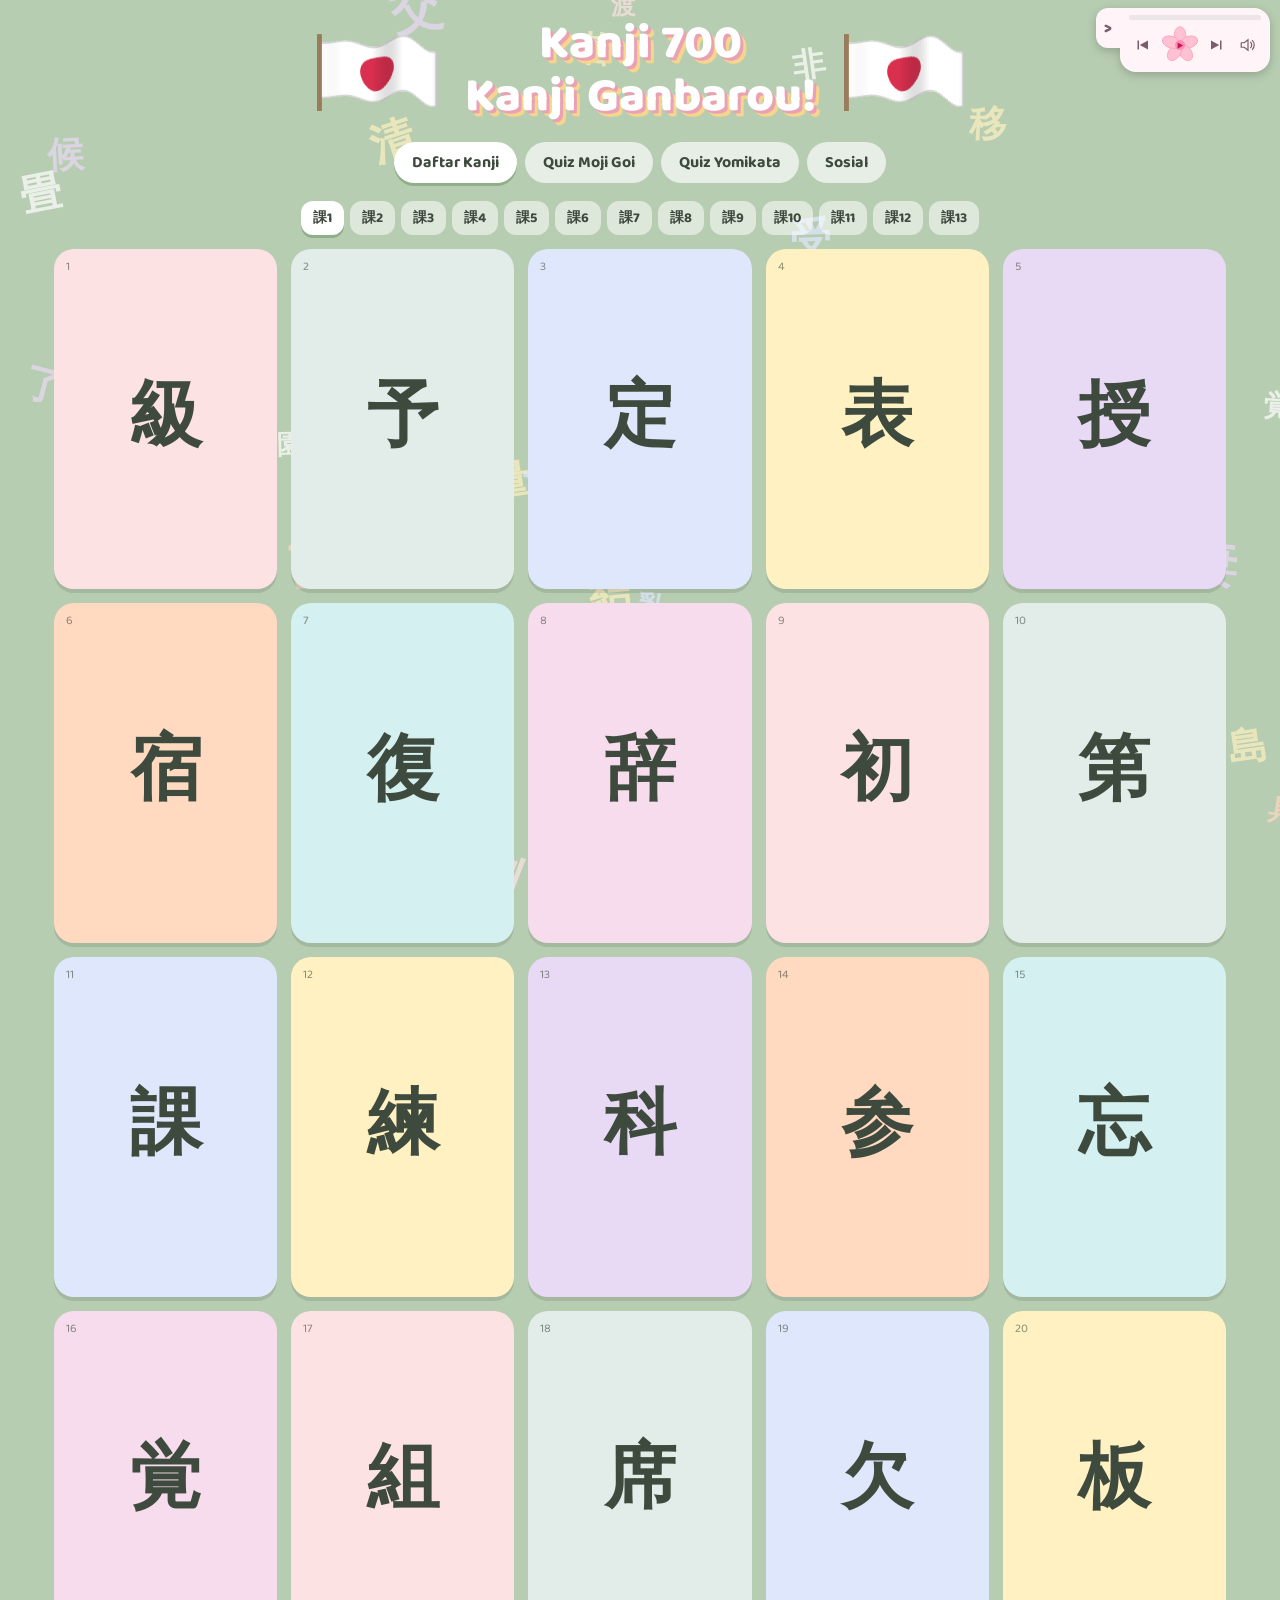
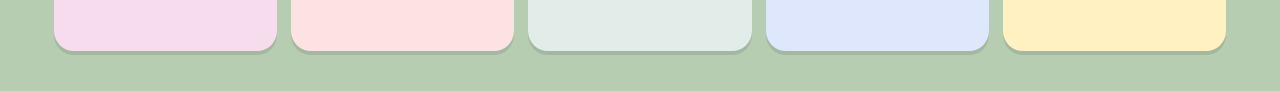
==== commit d0d1e6c3: "Add files via upload" ====
--- a/index.html
+++ b/index.html
@@ -77,7 +77,7 @@
 <nav><button data-t="k" class="on">Daftar Kanji</button><button data-t="m">Quiz Moji Goi</button><button data-t="y">Quiz Yomikata</button><button data-t="s">Sosial</button></nav>
 <main id="app"></main>
 <script>const SONGS=["songs/lagu-01.mp3", "songs/lagu-02.mp3", "songs/lagu-03.mp3", "songs/lagu-04.mp3", "songs/lagu-05.mp3", "songs/lagu-06.mp3", "songs/lagu-07.mp3", "songs/lagu-08.mp3", "songs/lagu-09.mp3", "songs/lagu-10.mp3", "songs/lagu-11.mp3"];</script>
-<script>const SOSIAL_SRC="<!doctype html>\n<html lang=\"id\"><head><meta charset=\"utf-8\">\n<meta name=\"viewport\" content=\"width=device-width, initial-scale=1, viewport-fit=cover\">\n<title>Buat Karakter Lucu<\/title>\n<link href=\"https://fonts.googleapis.com/css2?family=Pixelify+Sans:wght@400;700&display=swap\" rel=\"stylesheet\">\n<style>\n:root{--pg:#ffeef7;--pn:#fff4d6;--bd:#8a5a3b;--tx:#4a3326;--wd:#ecc995;--wd2:#d3a266;box-sizing:border-box;padding-top:env(safe-area-inset-top,0px);padding-bottom:env(safe-area-inset-bottom,0px)}\n@media(prefers-color-scheme:dark){:root:not([data-theme=\"light\"]){--pg:#2a2233;--pn:#4a3a2c;--bd:#c99a5e;--tx:#fbeedc;--wd:#6b5238;--wd2:#8a6a46}}\n:root[data-theme=\"dark\"]{--pg:#2a2233;--pn:#4a3a2c;--bd:#c99a5e;--tx:#fbeedc;--wd:#6b5238;--wd2:#8a6a46}\n*{box-sizing:border-box}\nbody{margin:0;min-height:100%;background:var(--pg);color:var(--tx);font-family:'Pixelify Sans',ui-monospace,monospace}\nh1{text-align:center;margin:10px 0 0;font-size:26px;letter-spacing:1px}\n#app{max-width:980px;margin:0 auto;padding:12px;display:grid;gap:14px;grid-template-columns:minmax(0,380px) 1fr}\n@media(max-width:760px){#app{grid-template-columns:1fr}}\n.stage{position:relative;border:4px solid var(--bd);border-radius:14px;overflow:hidden;height:clamp(330px,52vh,440px);transition:background .4s}\n.ground{position:absolute;left:0;right:0;bottom:0;height:46px;border-top:4px solid #0002}\n.sh{position:absolute;left:50%;bottom:42px;width:110px;height:16px;border-radius:50%;background:#0002;transform:translateX(-50%)}\n.cv{position:absolute;left:50%;bottom:48px;height:74%;aspect-ratio:7/9;transform:translateX(-50%);image-rendering:pixelated;cursor:pointer}\n.dec span{position:absolute;opacity:.75;animation:fl 5s ease-in-out infinite;font-family:sans-serif;font-variant-emoji:text}\n@keyframes fl{50%{transform:translateY(-14px) rotate(12deg)}}\n.bub{position:absolute;right:14%;top:10%;background:#fff;color:#3b2a3a;border:3px solid #3b2a3a;border-radius:10px;padding:4px 10px;font-weight:700;transform:scale(0);transition:transform .12s}\n.bub.on{transform:scale(1) rotate(-6deg)}\n.bgn{position:absolute;top:8px;left:8px;right:8px;display:flex;justify-content:space-between;align-items:center;gap:6px}\n.rot{position:absolute;bottom:6px;width:46px;height:34px;border-radius:12px;border:3px solid var(--bd);background:var(--wd);color:var(--tx);cursor:pointer;padding:0;display:grid;place-items:center;z-index:3}\n.rot.rl{left:calc(50% - 54px)}.rot.rr{left:calc(50% + 8px)}\n.rot:active{transform:scale(.93)}\n.rot svg{width:18px;height:18px}\n.bgn button{font:inherit;width:34px;height:34px;border-radius:8px;border:3px solid var(--bd);background:var(--wd);color:var(--tx);cursor:pointer;font-weight:700}\n.panel{border:4px solid var(--bd);border-radius:14px;background:var(--pn);padding:10px;display:flex;flex-direction:column;gap:10px;min-width:0}\n.tabs{display:flex;gap:6px;flex-wrap:wrap}\n.tab{font:inherit;border:3px solid var(--bd);background:var(--wd);color:var(--tx);border-radius:8px;padding:6px 10px;cursor:pointer}\n.tab.on{background:var(--wd2);box-shadow:inset 0 -4px #0002;font-weight:700}\n.grid{display:grid;grid-template-columns:repeat(auto-fill,minmax(80px,1fr));gap:8px;max-height:270px;overflow:auto;padding:2px}\n.opt{border:3px solid var(--bd);background:#fff8;border-radius:10px;padding:4px;cursor:pointer;font:inherit;font-size:12px;color:var(--tx);display:flex;flex-direction:column;align-items:center;gap:2px}\n.opt canvas{width:64px;height:64px;image-rendering:pixelated}\n.opt.on{background:#ffd3e6;outline:3px solid #ff7aa8;color:#4a3326}\n.cols{display:flex;gap:8px;flex-wrap:wrap}\n.sw{width:30px;height:30px;border-radius:8px;border:3px solid var(--bd);cursor:pointer;padding:0}\n.sw.on{outline:3px solid #ff7aa8;outline-offset:1px}\n.note{font-size:12px;opacity:.8;margin:0}\n.acts{display:flex;gap:10px;align-items:center;margin-top:auto;padding-top:6px}\n.dice{width:58px;height:58px;border:4px solid var(--bd);background:#cfe9ff;border-radius:14px;color:#7a6af5;cursor:pointer;padding:6px}\n.dice.spin svg{animation:sp .5s}\n@keyframes sp{to{transform:rotate(360deg) scale(1.2)}}\n.btn{font:inherit;font-weight:700;font-size:16px;border:4px solid var(--bd);border-radius:12px;padding:12px 18px;cursor:pointer;color:#3b2a3a}\n.reset{background:#ffb3bf}.next{background:#9be3b0;margin-left:auto}\n.btn:active,.dice:active{transform:translateY(2px)}\n.md{position:fixed;inset:0;background:#0007;display:grid;place-items:center;z-index:9;padding:16px}\n.md[hidden]{display:none}\n.card{max-height:calc(100vh - 32px);overflow:auto;background:var(--pn);border:4px solid var(--bd);border-radius:16px;padding:16px;max-width:340px;width:100%;text-align:center;display:flex;flex-direction:column;gap:10px;align-items:center}\n.card canvas{height:150px;aspect-ratio:7/9;image-rendering:pixelated}\n.card input{font:inherit;width:100%;padding:8px;border:3px solid var(--bd);border-radius:8px;text-align:center;background:#fff;color:#3b2a3a}\n.card p{margin:0;font-size:13px}\n\n.card{max-height:94vh;overflow:auto}\n#gm{position:fixed;inset:0;z-index:20;background:#1d1a24;font-family:'Pixelify Sans',sans-serif;touch-action:none}\n#gm[hidden],#emp[hidden]{display:none}\n#gc{width:100%;height:100%;display:block;touch-action:none}\n#hb{position:absolute;left:10px;top:calc(10px + env(safe-area-inset-top,0px));width:auto;height:30px;padding:0 10px;font-weight:700;font-size:12px;line-height:1;font-family:inherit;white-space:nowrap}\n#hist{position:absolute;left:10px;top:calc(46px + env(safe-area-inset-top,0px));width:min(270px,48vw);max-height:34vh;overflow:auto;background:#000a;color:#fff;border-radius:10px;padding:6px 8px;font-size:13px;line-height:1.35}\n#hist b{color:#ffd3e6}\n#gt{position:absolute;right:10px;top:calc(10px + env(safe-area-inset-top,0px));display:flex;gap:6px}\n.gb{width:36px;height:36px;border-radius:10px;border:3px solid var(--bd);background:var(--wd);color:var(--tx);font-size:16px;cursor:pointer;padding:0}\n.gb.on{background:#ffd3e6;outline:2px solid #ff7aa8}\n#cb{position:absolute;left:10px;bottom:calc(10px + env(safe-area-inset-bottom,0px));display:flex;gap:6px;width:min(380px,82vw)}\n#ci{flex:1;min-width:0;font:inherit;padding:9px 10px;border:3px solid var(--bd);border-radius:12px;background:#fffe;color:#3b2a3a}\n#cs{width:44px;height:auto}#mic{position:absolute;right:10px;top:calc(50% + 32px);width:50px;height:50px;font-size:26px;border-radius:14px;opacity:.8}#mic.on{opacity:1;background:#ff6b81;outline:2px solid #fff}\n#mb{display:grid;place-items:center}#mb svg{width:22px;height:22px;fill:none;stroke:currentColor;stroke-width:2;stroke-linejoin:round;stroke-linecap:round}\n#ml{position:absolute;right:0;top:42px;z-index:4;display:flex;flex-direction:column;gap:5px;background:#000b;padding:7px;border-radius:12px;min-width:170px}#ml[hidden]{display:none}\n#ml button{font:inherit;font-weight:700;font-size:15px;text-align:left;padding:8px 12px;border:3px solid var(--bd);border-radius:10px;background:var(--wd);color:var(--tx);cursor:pointer}\n#ml button.on{background:#ffd3e6;outline:2px solid #ff7aa8}\n#cam::after{content:attr(data-z);position:absolute;right:4px;bottom:1px;font:700 12px 'Pixelify Sans',sans-serif;color:var(--tx)}#cam{position:absolute;right:10px;top:calc(50% + 94px);width:50px;height:50px;font-size:26px;border-radius:14px;opacity:.8}#cam.on{opacity:1;background:#ffd3e6;outline:2px solid #ff7aa8}\n#em{position:absolute;right:10px;top:50%;transform:translateY(-50%);width:50px;height:50px;font-size:26px;border-radius:14px}\n#emp{position:absolute;right:68px;top:50%;transform:translateY(-50%);display:grid;grid-template-columns:repeat(2,44px);gap:6px;background:#000a;padding:8px;border-radius:12px}\n#emp .gb{width:44px;height:44px;font-size:22px}\n<\/style><\/head><body>\n<h1>Buat Karakter<\/h1>\n<div id=\"app\">\n <section class=\"stage\" id=\"stage\">\n  <div class=\"dec\" id=\"dec\"><\/div>\n    <div class=\"bub\" id=\"bub\">HAHAHA!<\/div>\n  <div class=\"ground\" id=\"gr\"><\/div><div class=\"sh\"><\/div>\n  <canvas class=\"cv\" id=\"cv\" width=\"280\" height=\"360\" title=\"Klik aku!\"><\/canvas>\n  <button class=\"rot rl\" id=\"rl\" title=\"Putar ke kiri\" aria-label=\"Putar ke kiri\"><svg viewBox=\"0 0 24 24\"><path d=\"M15 4l-8 8 8 8\" fill=\"none\" stroke=\"currentColor\" stroke-width=\"4\" stroke-linecap=\"square\"/><\/svg><\/button>\n  <button class=\"rot rr\" id=\"rr\" title=\"Putar ke kanan\" aria-label=\"Putar ke kanan\"><svg viewBox=\"0 0 24 24\"><path d=\"M9 4l8 8-8 8\" fill=\"none\" stroke=\"currentColor\" stroke-width=\"4\" stroke-linecap=\"square\"/><\/svg><\/button>\n <\/section>\n <section class=\"panel\">\n  <div class=\"tabs\" id=\"tabs\"><\/div>\n  <div class=\"grid\" id=\"opts\"><\/div>\n  <div class=\"cols\" id=\"cols\"><\/div>\n  <p class=\"note\" id=\"note\"><\/p>\n  <div class=\"acts\">\n   <button class=\"dice\" id=\"dice\" title=\"Acak karakter\"><svg viewBox=\"0 0 24 24\" width=\"100%\" height=\"100%\"><rect x=\"2\" y=\"2\" width=\"20\" height=\"20\" rx=\"5\" fill=\"#fff\" stroke=\"#c9b9ad\" stroke-width=\"1\"/><g fill=\"#e53935\"><circle cx=\"8\" cy=\"8\" r=\"1.8\"/><circle cx=\"16\" cy=\"8\" r=\"1.8\"/><circle cx=\"12\" cy=\"12\" r=\"1.8\"/><circle cx=\"8\" cy=\"16\" r=\"1.8\"/><circle cx=\"16\" cy=\"16\" r=\"1.8\"/><\/g><\/svg><\/button>\n   <button class=\"btn reset\" id=\"reset\">Reset<\/button>\n   <button class=\"btn next\" id=\"next\">Lanjut &#9654;<\/button>\n  <\/div>\n <\/section>\n<\/div>\n<div id=\"gm\" hidden><canvas id=\"gc\"><\/canvas><button class=\"gb\" id=\"hb\" title=\"Sembunyikan chat\">Sembunyikan chat<\/button><div id=\"hist\"><\/div>\n<div id=\"gt\"><button class=\"gb\" id=\"mb\" title=\"Pilih Map\" aria-label=\"Pilih Map\"><svg viewBox=\"0 0 24 24\"><path d=\"M3 6l6-2 6 2 6-2v14l-6 2-6-2-6 2z\"/><path d=\"M9 4v14M15 6v14\"/><\/svg><\/button><div id=\"ml\" hidden><\/div><button class=\"gb\" id=\"gx\" title=\"Keluar\">✖<\/button><\/div>\n<div id=\"cb\"><input id=\"ci\" maxlength=\"60\" placeholder=\"Klik untuk chat...\"><button class=\"gb\" id=\"cs\">➤<\/button><\/div>\n<button class=\"gb\" id=\"em\" title=\"Emoticon\">😊<\/button><button class=\"gb\" id=\"mic\" title=\"Voice chat (jarak dekat)\">🎤<\/button><button class=\"gb\" id=\"cam\" title=\"Kamera: Normal\" data-z=\"\">🎥<\/button><div id=\"emp\" hidden><\/div><\/div>\n<div class=\"md\" id=\"md\" hidden><div class=\"card\" id=\"card\"><\/div><\/div>\n<script src=\"https://cdn.jsdelivr.net/npm/@supabase/supabase-js@2\"><\/script>\n<script>\n// Isi dua nilai ini dari Supabase Dashboard > Project Settings > API.\n// Gunakan publishable key (atau anon key lama), JANGAN gunakan service_role/secret key.\n// Harus URL dasar proyek, tanpa /rest/v1 atau /realtime/v1.\nconst SUPABASE_URL = 'https://ridlgahoavhguwgyrkip.supabase.co';\nconst SUPABASE_KEY = 'sb_publishable_6FdItz1UEkNqvjlscuGk9g_jBb6ada_'; const TURN_URL = '', TURN_USER = '', TURN_PASS = ''; const XIR_CH = 'channel918d7f54', XIR_ID = 'Kendorize', XIR_SEC = '8fd99724-c482-11f1-9163-4a5f0e7f2f76';\nconst $=s=>document.querySelector(s);\nconst SKIN=['#ffe0c7','#f7cba5','#e9ad82','#c98a5f','#9a6240','#6e4430'];\nconst HAIRC=['#2b2230','#5b3a29','#8a5a3b','#c98f55','#f0d28a','#e8e8ef','#ef7d6b','#f48fb1','#7fb7ee','#b39ddb','#111111','#3b2417','#7b1e1e','#d4381f','#ff9f1c','#2e7d6b','#3a5fcd','#8e44ad','#7ee0c3','#9a9aa6'];\nconst CLR=['#ff9eb5','#ffb88a','#ffe27a','#a8e6a1','#8fd3f4','#a99bf5','#f5f5f5','#4a4a5a','#c7845a','#e45b5b','#e63946','#ff7f50','#f9c74f','#2a9d8f','#1d4e89','#6a4c93','#e56fa6','#8bc34a','#795548','#111111','#9e9e9e','#7b1e1e','#00bcd4','#f4e9d1'];\nconst BOTC=['#6b8fc7','#34425f','#8d7b5a','#4a4a5a','#f4f0e8','#e07a9a','#7aa889','#b57a5a','#1b2a49','#111111','#7b1e1e','#2a7f62','#c9a66b','#9e9e9e','#6a4c93','#e63946'];\nconst SHC=['#f5f5f5','#3b3b48','#8a5a3b','#e45b5b','#6b8fc7','#f4b6c2','#f0d28a','#7fbf9a'];\nconst MI=(x,y,w,h,s)=>{const a=[x,y,w,h],b=[24-x-w,y,w,h];if(s!==undefined){a.push(s);b.push(s)}return[a,b]};\nconst C=[[6,2,12,3],[5,3,1,6],[18,3,1,6]];\n// [nama, di belakang kepala, di depan kepala, ikat/aksen]. 0-4 = cowok, 5-9 = cewek\nconst HR=[\n['Wolfcut',[[5,8,14,9],[6,17,3,1],[11,17,3,1],[15,17,3,1]],[...C,[7,1,3,1],[12,1,4,1],[9,0,3,1],...MI(6,5,5,2),[11,5,2,1],...MI(5,6,2,8),...MI(4,11,2,3),[8,5,1,3,-.25],[15,5,1,3,-.25]]],\n['Buzzcut',[],[[7,2,10,1],[6,3,12,2],...MI(6,5,1,3),[7,3,10,1,.2]]],\n['Comma Hair',[],[...C,[8,1,8,1],[6,5,3,2],[9,5,7,2],[16,5,2,2],[9,7,3,1],[10,8,1,1],[13,7,2,1,-.25]]],\n['Messy Hair',[[5,6,14,7]],[...C,[6,0,2,2],[9,-1,2,3],[12,0,3,2],[16,0,2,2],[4,3,2,2],[19,4,1,2],[6,5,3,3],[10,5,2,2],[13,5,2,1],[15,5,3,3],[4,6,2,4],[18,6,2,4],[8,1,2,1,.3]]],\n['Curtain Hair',[[5,6,14,7]],[...C,...MI(6,5,4,2),...MI(6,7,2,5),...MI(5,10,2,3),[11,3,2,4,-.35]]],\n['Curtain Bangs',[[4,3,16,16]],[...C,...MI(6,5,4,2),...MI(6,7,2,3),...MI(4,5,3,11),[11,3,2,3,-.3]]],\n['Long Layers',[[4,3,16,14],[3,12,3,6],[18,12,3,6],[5,17,4,3],[15,17,4,3]],[...C,[6,5,6,2],[12,5,6,1],[7,7,3,1],...MI(4,5,2,12),[10,2,3,1,.3]]],\n['Bob Cut',[[4,3,16,12]],[...C,[6,5,12,2],...MI(4,5,3,10)]],\n['Shaggy Cut',[[4,4,16,13],[3,13,2,3],[19,13,2,3],[7,17,3,2],[14,17,3,2]],[...C,[7,1,3,1],[13,1,3,1],[6,5,3,3],[9,5,2,2],[12,5,2,3],[15,5,3,2],[17,7,2,2],...MI(4,6,2,8),...MI(3,10,2,3)]],\n['Ponytail',[[17,3,3,3],[19,6,3,12],[18,17,3,3]],[...C,...MI(6,5,5,2),[11,5,2,1],[8,1,6,1,.3]],[[17,3,2,2]]]];\nconst N={hair:HR.map(h=>h[0]),\ntop:['Kaos Polos','Kaos Polos','Hoodie','Bomber Jacket','Flannel','Knit Sweater','Seragam','Varsity Jacket','Dress','Crop Top'],\nbot:['Celana Pendek','Jogger','Cargo','Sarung Sholat','Overall','Legging','Mini Skirt','Rok Panjang','Rok Plisa','Rok A-Line'],\nshoe:['Sneakers','Boots','Formal','Sandal','High Top','Loafer','Wellington','Slip On'],\nacc:['Tanpa','Topi','Kacamata','Kacamata Hitam','Headphone','Bando','Masker','Syal','Sayap','Kuping Kucing']};\nconst BG=[['Permen Pink','#ffd3e6','#fff0f6','\\u2665','#ff9cc2','#f6b8d0'],['Langit Biru','#c7e6ff','#effaff','\\u2601','#ffffff','#a8d8a0'],['Mint Segar','#c9f2dc','#f1fff7','\\u273F','#8fdcb0','#b8e6a8'],['Lavender','#e1d4ff','#f6f0ff','\\u2605','#b9a3f5','#cdbff0'],['Peach Sunset','#ffd9b8','#ffe8f0','\\u25CF','#ffb38a','#f6c6a0'],['Lemon Pop','#fff1a8','#fffbe3','\\u266A','#f5d24a','#f2e08a'],['Bubble Tea','#f1dccb','#fff3e8','\\u25CB','#c99a7a','#e4c6a8'],['Malam Pastel','#bfc8ff','#e8d6ff','\\u2726','#fff4a8','#a9b4f0']];\n\nconst lo=document.createElement('canvas');lo.width=28;lo.height=36;\nconst L=lo.getContext('2d',{willReadFrequently:true});\nfunction mix(h,a){const n=parseInt(h.slice(1),16),f=c=>Math.round(a>0?c+(255-c)*a:c*(1+a));\n return '#'+[n>>16,(n>>8)&255,n&255].map(f).map(v=>v.toString(16).padStart(2,'0')).join('')}\n\nconst R=(col,x,y,w,h)=>{L.fillStyle=col;L.fillRect(x,y,w,h)};\nconst S=(col,x,y,w,h)=>{R(col,x,y,w,h);R(col,24-x-w,y,w,h)};\nconst hp=(hc,r)=>R(r.length>4?mix(hc,r[4]):hc,r[0],r[1],r[2],r[3]);\n// sarung sholat bermotif kotak-kotak (plaid)\nconst sarung=(W,x,y,w,h)=>{const dk=mix(W,-.32),lt=mix(W,.4),dd=mix(W,-.55);R(W,x,y,w,h);\n for(let j=1;j<h;j++)for(let i=0;i<w;i++){const a=(i-1)%4==0,b=(j-1)%3==0;if(a&&b)R(dd,x+i,y+j,1,1);else if(a)R(dk,x+i,y+j,1,1);else if(b)R(lt,x+i,y+j,1,1)}\n R(mix(W,-.5),x,y,w,1);R(mix(W,-.3),x,y+h-1,w,1)};\nconst mr=document.createElement('canvas');mr.width=28;mr.height=36;const MR=mr.getContext('2d');\n\n// Rambut tampak belakang: [rambut, ikat]\nconst BKH=[\n[[[7,2,10,12],[6,3,12,10],[4,8,16,9],[5,17,3,1],[10,17,4,1],[16,17,3,1],[8,9,1,6,-.25],[11,6,1,9,-.25],[15,9,1,6,-.25]],[]],\n[[[7,2,10,3],[6,3,12,7],[7,10,10,2,.3]],[]],\n[[[7,2,10,11],[6,3,12,8],[6,11,12,1,.3],[11,4,2,1,-.25],[10,5,1,2,-.25]],[]],\n[[[7,1,10,12],[6,3,12,9],[5,1,2,2],[8,-1,2,3],[12,-1,3,2],[16,0,3,2],[9,5,1,6,-.25],[13,4,1,7,-.25],[16,6,1,4,-.25],[6,12,12,2]],[]],\n[[[7,2,10,11],[6,3,12,9],[5,6,14,7],[12,3,1,10,-.25]],[]],\n[[[7,2,10,12],[6,3,12,10],[4,4,16,15],[9,8,1,10,-.2],[14,8,1,10,-.2],[12,4,1,12,-.2]],[]],\n[[[7,2,10,12],[6,3,12,10],[4,3,16,14],[3,12,18,7],[4,19,6,2],[14,19,6,2],[10,18,4,2],[8,10,1,9,-.2],[12,8,1,11,-.2],[16,10,1,9,-.2]],[]],\n[[[7,2,10,12],[6,3,12,10],[4,4,16,9],[5,12,14,3],[7,15,10,1,-.2]],[]],\n[[[7,2,10,12],[6,3,12,10],[4,4,16,13],[3,11,18,5],[5,16,3,2],[10,17,4,2],[16,16,3,2],[7,1,3,1],[13,1,3,1],[8,8,1,7,-.22],[12,6,1,10,-.22],[15,9,1,7,-.22]],[]],\n[[[7,2,10,11],[6,3,12,8],[10,0,4,3],[10,3,4,2],[9,5,6,6],[10,11,4,7],[11,18,2,2],[12,6,1,11,-.25]],[[9,3,6,1]]]];\n\n// Rambut tampak samping (menghadap kanan): [belakang, depan, ikat, tutup telinga]\nconst SB=[[6,2,12,3],[5,3,7,9]];\nconst SD=[\n[[[4,6,8,11],[3,12,3,3],[4,16,3,2]],SB.concat([[7,0,3,2],[11,0,4,2],[12,5,5,2],[13,7,3,1],[8,5,1,6,-.25],[10,4,1,5,-.25],[4,9,3,6]]),[],true],\n[[],[[6,2,12,3],[5,3,6,6],[12,5,5,1],[6,3,10,1,.2]],[],false],\n[[],SB.concat([[8,1,8,1],[12,5,5,2],[14,7,2,1],[15,8,1,1]]),[],false],\n[[[4,5,3,6]],SB.concat([[5,1,2,2],[8,-1,2,3],[11,0,2,2],[14,-1,2,3],[16,1,2,2],[12,5,5,2],[15,7,2,1],[3,8,2,3],[7,4,1,6,-.25]]),[],false],\n[[[4,5,8,9]],SB.concat([[12,5,5,2],[9,5,4,7],[11,7,2,4,-.25]]),[],true],\n[[[3,4,9,16]],SB.concat([[11,5,5,2],[10,7,3,4],[9,5,1,10,-.2]]),[],true],\n[[[3,4,9,17],[2,14,3,5]],SB.concat([[12,5,5,2],[13,7,3,1],[8,6,1,12,-.2]]),[],false],\n[[[4,4,8,11]],SB.concat([[12,5,6,2],[10,9,2,5]]),[],true],\n[[[3,5,9,12],[2,15,3,3],[5,17,3,2]],SB.concat([[7,0,2,2],[11,0,3,2],[14,1,2,1],[12,5,5,2],[14,7,2,1],[16,7,1,2]]),[],true],\n[[[1,1,5,4],[0,4,4,11],[1,14,3,3]],SB.concat([[12,5,5,2],[13,7,2,1]]),[[5,2,2,3]],false]];\n\n// ===== Gaya rambut modern (mengganti indeks 1,2,3,8,9) =====\nconst MH=(i,nm,bk,fr,tie,bkh,sd)=>{HR[i]=[nm,bk,fr,tie];BKH[i]=bkh;SD[i]=sd};\nMH(1,'Two-Block',[],[...C,[7,1,10,1],[8,0,8,1],[7,5,10,2],[7,7,2,1],[15,7,2,1],[11,5,1,2,-.25],[9,5,1,1,-.25],[14,5,1,1,-.25]],[],\n [[[7,1,10,3],[6,2,12,9],[8,0,8,1],[7,11,10,1,.3]],[]],\n [[],SB.concat([[7,1,10,1],[8,0,8,1],[12,5,7,2],[11,7,1,1]]),[],false]);\nMH(2,'Textured Crop',[],[...C,[8,0,2,1],[11,0,3,1],[7,1,10,1],[7,5,2,2],[9,5,2,1],[11,5,3,2],[14,5,3,1],[16,5,2,2],[10,7,1,1],[13,7,1,1],[8,5,1,1,-.25],[15,5,1,1,.3]],[],\n [[[7,1,10,3],[6,2,12,8],[8,0,2,1],[11,0,3,1],[6,10,12,1,.3],[10,4,1,2,-.25],[14,3,1,3,-.25]],[]],\n [[],SB.concat([[8,0,2,1],[11,0,3,1],[7,1,9,1],[12,5,2,2],[14,5,3,1],[16,5,2,2],[13,7,1,1],[8,5,1,5,-.25]]),[],false]);\nMH(3,'Slick Back',[],[[6,2,12,3],[5,3,1,4],[18,3,1,4],[7,1,10,1],[8,0,8,1],[9,-1,6,1],[9,1,1,3,.3],[12,0,1,4,.3],[15,1,1,3,.3],[7,5,2,1,-.3],[15,5,2,1,-.3]],[],\n [[[7,1,10,3],[6,2,12,9],[8,0,8,1],[9,-1,6,1],[9,3,1,7,.25],[12,2,1,8,.25],[15,3,1,7,.25],[7,11,10,1,-.25]],[]],\n [[],SB.concat([[8,0,8,1],[9,-1,6,1],[7,1,9,1],[12,5,5,1],[8,2,1,4,.3],[10,1,1,4,.3],[12,1,1,3,.3]]),[],false]);\nMH(8,'Hime Cut',[[4,3,16,17],[3,14,2,5],[19,14,2,5]],[...C,[6,5,12,2],...MI(4,7,2,7),[9,5,1,2,-.2],[14,5,1,2,-.2]],[],\n [[[7,2,10,11],[6,3,12,10],[4,4,16,16],[3,14,2,5],[19,14,2,5],[8,8,1,10,-.2],[12,6,1,13,-.2],[15,8,1,10,-.2]],[]],\n [[[3,4,9,16],[2,13,3,5]],SB.concat([[12,5,6,2],[10,7,3,6],[9,5,1,10,-.2]]),[],true]);\nMH(9,'Twin Buns',[],[...MI(3,0,4,4),...MI(4,1,1,1,.3),...C,[6,5,12,1],[7,6,3,1],[14,6,3,1],[11,5,1,2,-.25]],[[5,3,2,1],[17,3,2,1]],\n [[[7,2,10,11],[6,3,12,8],[3,0,4,4],[17,0,4,4],[4,1,1,1,.3],[19,1,1,1,.3],[7,11,10,1,-.2]],[[5,3,2,1],[17,3,2,1]]],\n [[],SB.concat([[4,0,5,4],[5,1,1,1,.3],[12,5,6,1],[8,6,3,1]]),[[5,3,3,1]],false]);\nMH(10,'Ivy League',[],[...C,[7,1,10,1],[7,5,5,2],[12,5,5,1],[10,2,1,3,-.3],[14,3,3,1,.25]],[],\n [[[7,1,10,3],[6,2,12,8],[6,10,12,1,.3],[10,2,1,3,-.3]],[]],\n [[],SB.concat([[7,1,9,1],[12,5,6,2],[11,3,1,2,-.3],[8,10,3,1,.3]]),[],false]);\nMH(11,'Buzzcut',[],[[7,2,10,1],[6,3,12,2],...MI(6,5,1,3),[7,3,10,1,.2]],[],\n [[[7,2,10,3],[6,3,12,7],[7,10,10,2,.3]],[]],\n [[],[[6,2,12,3],[5,3,6,6],[12,5,5,1],[6,3,10,1,.2]],[],false]);\nMH(12,'Messy Hair',[[5,6,14,7]],[...C,[6,0,2,2],[9,-1,2,3],[12,0,3,2],[16,0,2,2],[4,3,2,2],[19,4,1,2],[6,5,3,3],[10,5,2,2],[13,5,2,1],[15,5,3,3],[4,6,2,4],[18,6,2,4],[8,1,2,1,.3]],[],\n [[[7,1,10,12],[6,3,12,9],[5,1,2,2],[8,-1,2,3],[12,-1,3,2],[16,0,3,2],[9,5,1,6,-.25],[13,4,1,7,-.25],[16,6,1,4,-.25],[6,12,12,2]],[]],\n [[[4,5,3,6]],SB.concat([[5,1,2,2],[8,-1,2,3],[11,0,2,2],[14,-1,2,3],[16,1,2,2],[12,5,5,2],[15,7,2,1],[3,8,2,3],[7,4,1,6,-.25]]),[],false]);\nMH(13,'Pixie Cut',[],[...C,[7,1,10,1],[8,0,6,1],[6,5,8,2],[14,5,3,1],[6,7,2,2],[17,6,1,3],[11,5,1,2,-.25]],[],\n [[[7,1,10,3],[6,2,12,9],[6,11,12,2],[8,0,6,1],[12,3,1,6,-.25]],[]],\n [[],SB.concat([[8,0,6,1],[7,1,9,1],[12,5,5,2],[13,7,2,1],[5,10,5,2]]),[],false]);\nMH(14,'Medium Wolf Cut',[[4,4,16,12],[3,12,2,4],[19,12,2,4],[5,15,3,2],[16,15,3,2]],[...C,[7,1,3,1],[12,1,4,1],[9,0,3,1],[6,5,5,2],[12,5,6,1],[8,7,2,1],[14,7,2,1],...MI(4,5,2,9),...MI(3,10,2,3),[8,5,1,3,-.25],[15,5,1,3,-.25]],[],\n [[[7,2,10,11],[6,3,12,10],[4,4,16,12],[3,12,3,3],[18,12,3,3],[5,15,4,2],[15,15,4,2],[8,8,1,6,-.2],[12,6,1,9,-.2],[15,8,1,6,-.2]],[]],\n [[[3,4,9,12],[2,12,3,3],[4,15,4,2]],SB.concat([[7,0,3,2],[11,0,3,2],[12,5,5,2],[14,7,2,1],[8,5,1,5,-.25],[9,11,2,2]]),[],true]);\nMH(15,'Butterfly Cut',[[4,3,16,16],[2,10,3,8],[19,10,3,8],[3,17,4,3],[17,17,4,3]],[...C,...MI(6,5,4,2),...MI(6,7,2,4),...MI(3,8,3,8),...MI(2,12,2,5),[10,2,3,1,.3],[11,3,2,3,-.3]],[],\n [[[7,2,10,12],[6,3,12,10],[4,4,16,14],[2,10,3,8],[19,10,3,8],[3,17,5,3],[16,17,5,3],[9,8,1,9,-.2],[14,8,1,9,-.2],[12,4,1,12,-.2]],[]],\n [[[3,4,9,14],[1,10,4,7],[3,17,4,2]],SB.concat([[11,5,5,2],[10,7,3,5],[9,5,1,9,-.2],[13,7,2,1]]),[],true]);\nMH(16,'Hijab',[],[[6,0,12,1],[5,1,14,5],[7,5,10,1,-.22],[5,6,2,9],[17,6,2,9],[7,6,1,8,-.22],[16,6,1,8,-.22],[5,15,14,5],[4,17,16,3],[5,14,14,1,-.22],[4,20,16,1,-.22],[8,2,3,1,.35],[9,16,2,1,.35],[12,17,1,3,-.22]],[],\n [[[5,0,14,16],[5,14,14,2,-.22],[4,16,16,5],[4,20,16,1,-.22],[9,3,2,5,.35],[11,9,1,6,-.22]],[]],\n [[],[[5,0,13,6],[4,2,9,13],[4,14,9,1,-.22],[4,15,11,6],[4,20,11,1,-.22],[13,2,5,4],[12,5,6,1,-.22],[8,1,3,1,.35],[11,8,1,6,-.22]],[],true]);\nHR[0][0]='Wolf Cut';HR[4][0]='Curtain Hair';HR[7][0]='French Bob';\nN.hair=HR.map(h=>h[0]);\nObject.assign(N,{\n top:['Kaos Polos','Kaos Polos','Hoodie','Bomber Jacket','Flannel','Knit Sweater','Kemeja Sekolah','Varsity Jacket','Dress','Crop Top','Denim Jacket','Cardigan','Ruffle Blouse'],\n bot:['Bermuda','Jogger','Cargo','Sarung Sholat','Overall','Legging','Mini Skirt','Rok Panjang','Rok Plisa','Rok A-Line','Chino','Wide Leg'],\n shoe:['Chunky Sneakers','Boots','Pantofel','Sandal','High Top','Loafer','Rain Boots','Slip On','Mary Jane','Platform'],\n acc:['Tanpa','Topi','Kacamata','Kacamata Hitam','Headphone','Pita','Masker','Syal','Sayap','Kuping Kucing','Peci','Jepit Rambut','Helm Bogo']});\n// Katalog per gender (angka = indeks gambar)\nconst CAT={m:{hair:[0,1,2,3,4,10,11,12],top:[1,2,3,10,4,7],bot:[2,3,1,0,4,10],shoe:[0,4,1,5,3,2],acc:[0,1,3,4,6,7,9,10,12]},\n f:{hair:[5,6,7,8,9,13,14,15,16],top:[9,5,8,11,12,6],bot:[6,8,9,7,5,11],shoe:[8,9,1,3,6,5],acc:[0,5,9,2,8,4,11,12]}};\n\nfunction outline(){\n const im=L.getImageData(0,0,28,36),d=im.data,a=new Uint8Array(1008);\n for(let i=0;i<1008;i++)a[i]=d[i*4+3]>0?1:0;\n for(let y=0;y<36;y++)for(let x=0;x<28;x++){const i=y*28+x;\n  if(!a[i]&&((x>0&&a[i-1])||(x<27&&a[i+1])||(y>0&&a[i-28])||(y<35&&a[i+28]))){d[i*4]=59;d[i*4+1]=42;d[i*4+2]=58;d[i*4+3]=255}}\n L.putImageData(im,0,0)}\n\n// vw: 0 = depan, 1 = kanan, 2 = belakang, 3 = kiri\nfunction draw(c,st,vw){vw|=0;L.clearRect(0,0,28,36);L.save();L.translate(2,3);\n if(vw==1||vw==3)drawSide(c,st);else drawFB(c,st,vw==2);\n L.restore();outline();\n if(vw==3){MR.clearRect(0,0,28,36);MR.save();MR.translate(28,0);MR.scale(-1,1);MR.drawImage(lo,0,0);MR.restore();L.clearRect(0,0,28,36);L.drawImage(mr,0,0)}}\n\n// ===== Tampak depan & belakang =====\nfunction drawFB(c,st,BK){\n const dy=st.dy,sk=SKIN[c.skin],hc=HAIRC[c.hc],H=HR[c.hair],tc=CLR[c.tc],bc=BOTC[c.bc],sc=SHC[c.sc],ac=CLR[c.ac],F=c.g=='f',D='#2a2230';\n // belakang\n L.save();L.translate(0,dy);\n if(!BK){\n  H[1].forEach(r=>hp(hc,r));\n  if(c.acc==8){const w=mix(ac,.45);S(w,1,9,5,4);S(w,0,7,3,3);S(w,2,13,4,3)}}\n L.restore();\n // badan menyatu: kaki, torso, lengan\n S(sk,9,23,3,6);\n const Y=15+dy,tn=8-dy;\n R(sk,8,Y,8,tn);S(sk,6,16+dy,2,7-dy);\n // baju\n const SL=h=>S(tc,6,16+dy,2,h),dk=mix(tc,-.22),lt=mix(tc,.4),Tb=()=>R(tc,8,Y,8,tn);\n switch(c.top){\n case 0:Tb();SL(3);if(!BK)R(sk,10,Y,4,1);break;\n case 1:Tb();SL(3);if(!BK)R(sk,10,Y,4,1);break;\n case 2:Tb();SL(5);R(dk,7,Y,10,BK?3:2);if(!BK){R('#fff',11,Y+2,1,3);R('#fff',12,Y+2,1,2);R(dk,10,Y+5,4,2)}S(dk,6,21,2,1);break;\n case 3:Tb();R(dk,8,Y+tn-1,8,1);S(lt,6,17+dy,2,1);\n  if(BK){R(dk,12,Y+1,1,tn-2);R(dk,8,Y,8,1)}else{R('#f4f0e8',11,Y,2,tn-1);R(dk,10,Y,1,tn-1);R(dk,13,Y,1,tn-1);R(dk,8,Y,3,1);R(dk,13,Y,3,1)}\n  SL(5);S(lt,6,17+dy,2,1);S(dk,6,21,2,1);break;\n case 4:Tb();SL(4);R(dk,8,Y+3,8,1);R(dk,8,Y+6,8,1);S(lt,9,Y+2,1,tn-2);S(dk,6,18+dy,2,1);\n  if(BK)R(lt,8,Y,8,1);else{R(dk,11,Y+1,2,tn-1);S(lt,9,Y,2,2)}break;\n case 5:Tb();SL(5);R(dk,8,22,8,1);S(dk,6,21,2,1);R(dk,9,Y,6,1);R(lt,8,Y+3,8,1);break;\n case 6:R('#f6f3ee',8,Y,8,tn);S('#f6f3ee',6,16+dy,2,4);S(tc,6,19+dy,2,1);R(tc,8,Y,8,2);\n  if(BK){R(tc,8,Y+2,8,2);R(mix(tc,.4),8,Y+3,8,1)}else{R(tc,10,Y+2,4,1);R(tc,11,Y+3,2,1);R('#e86a7a',11,Y+3,2,2)}break;\n case 7:Tb();S('#f6f3ee',6,16+dy,2,5);S(tc,6,20+dy,2,1);R(dk,8,Y+tn-1,8,1);R(dk,9,Y,6,1);\n  if(BK){R('#fff',10,Y+2,1,2);R('#fff',13,Y+2,1,2);R('#fff',11,Y+4,2,1)}\n  else{R(dk,11,Y+1,1,tn-2);R('#fff',9,Y+2,2,2);R(tc,9,Y+3,1,1)}break;\n case 8:Tb();SL(2);if(!BK)R(sk,10,Y,4,1);R(tc,7,22,10,5);R(dk,8,21,8,1);R(lt,7,26,10,1);if(BK)R(dk,10,20,4,2);break;\n case 9:R(tc,8,Y,8,4);SL(2);R(lt,8,Y+3,8,1);if(!BK)R(sk,10,Y,4,1);break;\n case 10:Tb();SL(5);S(dk,6,21,2,1);if(BK)R(dk,8,Y,8,1);else{R(dk,11,Y,2,tn);S(lt,9,Y+3,2,2);R(dk,8,Y,3,1);R(dk,13,Y,3,1)}break;\n case 11:Tb();SL(5);S(dk,6,21,2,1);if(BK)R(dk,8,Y+tn-1,8,1);else{R('#f6f3ee',11,Y,2,tn);S(dk,10,Y+1,1,tn-1);R(dk,11,Y+tn-1,2,1)}break;\n case 12:Tb();SL(2);R(lt,8,Y,8,1);R(lt,7,Y+tn-1,10,1);if(!BK){R(dk,11,Y+1,2,2);S(dk,10,Y+1,1,1)}break}\n // sepatu\n switch(c.shoe){\n  case 0:S(sc,7,29,5,2);S('#fff',7,31,5,1);S(mix(sc,.5),7,30,2,1);break;\n  case 1:S(sc,8,26,4,3);S(sc,7,29,5,2);S('#3a2a28',7,31,5,1);S(mix(sc,.3),8,26,4,1);break;\n  case 2:S(mix(sc,-.3),7,29,5,2);S('#222',7,31,5,1);S('#fff',8,29,1,1);break;\n  case 3:S(sk,7,29,5,2);S(sc,7,31,5,1);S(sc,9,29,3,1);S(sc,8,30,1,1);break;\n  case 4:S(sc,8,27,4,2);S(sc,7,29,5,2);S('#fff',7,31,5,1);S('#fff',9,28,1,1);break;\n  case 5:S(mix(sc,-.2),7,29,5,2);S('#2a2020',7,31,5,1);S('#ffd54f',9,29,1,1);break;\n  case 6:S(sc,8,24,4,5);S(sc,7,29,5,2);S(mix(sc,-.4),7,31,5,1);S(mix(sc,.4),8,24,1,4);break;\n  case 7:S(mix(sc,.2),7,29,5,2);S('#fff',7,31,5,1);S(mix(sc,-.2),8,30,4,1);break;\n  case 8:S(sc,7,29,5,2);S('#222',7,31,5,1);S(mix(sc,.5),7,29,5,1);S(mix(sc,.5),8,28,1,1);break;\n  case 9:S(sc,7,28,5,2);S('#fff',7,30,5,2);S(mix(sc,.4),8,28,2,1)}\n // bawahan\n if(c.top!=8){const W=bc,d2=mix(bc,-.25),l2=mix(bc,.3),P=()=>{R(W,8,22,8,2);S(W,8,24,4,5)};\n switch(c.bot){\n  case 0:R(W,8,22,8,2);S(W,8,24,4,2);break;\n  case 1:P();S(d2,8,28,4,1);if(!BK){R(mix(bc,.5),11,22,1,2);R(mix(bc,.5),12,22,1,2)}break;\n  case 2:P();S(d2,9,26,2,2);break;\n  case 3:sarung(W,7,22,10,6);break;\n  case 4:P();if(BK){R(W,9,20,6,2);S(W,9,15+dy,1,6-dy);S('#ffe27a',9,20,1,1)}else{R(W,9,17+dy,6,5-dy);R(d2,11,19+dy,2,2);S(W,9,15+dy,1,2);S('#ffe27a',9,17+dy,1,1)}break;\n  case 5:R(W,8,22,8,1);S(W,9,23,3,6);break;\n  case 6:R(W,8,22,8,1);R(W,7,23,10,3);break;\n  case 7:R(W,8,22,8,1);R(W,7,23,10,5);R(l2,7,27,10,1);break;\n  case 8:R(W,7,22,10,4);[9,11,12,14].forEach(x=>R(d2,x,23,1,3));R(l2,7,25,10,1);break;\n  case 9:R(W,8,22,8,1);R(W,7,23,10,2);R(W,6,25,12,2);R(l2,6,26,12,1);break;\n  case 10:P();if(BK)S(d2,9,23,2,1);else S(d2,9,23,1,2);S(d2,8,28,4,1);break;\n  case 11:R(W,7,22,10,2);S(W,7,24,5,5);S(l2,9,24,1,5);S(d2,7,28,5,1)}}\n // sayap dilihat dari belakang: menempel di punggung\n if(BK&&c.acc==8){const w=mix(ac,.45);L.save();L.translate(0,dy);S(w,2,12,6,5);S(w,0,10,3,4);S(w,1,16,5,4);L.restore()}\n // kepala\n L.save();L.translate(0,dy);\n R(sk,7,3,10,12);R(sk,6,4,12,10);\n if(BK){const B=BKH[c.hair];B[0].forEach(r=>hp(hc,r));B[1].forEach(r=>R('#ff7aa8',...r))}\n else{\n  if(st.lau){S(D,8,10,1,1);S(D,9,9,1,1);S(D,10,10,1,1)}\n  else if(st.blink)S(D,8,11,2,1);\n  else{S(D,8,9,2,3);S('#fff',8,9,1,1);if(F)S(D,7,9,1,1)}\n  S(st.lau?'#ff6f8a':'#ffa0ae',7,12,2,1);\n  if(st.lau){R('#7a2a3a',10,12,4,2);R('#fff',10,12,4,1);R('#ff8fa3',11,13,2,1)}else R('#c0566a',11,12,2,1);\n  H[2].forEach(r=>hp(hc,r));\n }\n R(mix(hc,.3),8,2,3,1);\n if(!BK&&H[3])H[3].forEach(r=>R('#ff7aa8',...r));\n switch(c.acc){\n  case 1:if(BK){R(ac,6,1,12,5);R(mix(ac,-.25),6,5,12,1);R(mix(ac,-.3),10,3,4,2);R(mix(ac,.5),11,0,2,1)}\n   else{R(ac,6,1,12,3);R(ac,5,3,14,2);R(mix(ac,-.25),5,5,14,1);R(mix(ac,.5),11,0,2,1)}break;\n  case 2:if(BK)S(ac,6,9,1,1);else{S(ac,7,8,4,1);S(ac,7,12,4,1);S(ac,7,9,1,3);S(ac,10,9,1,3);R(ac,11,9,2,1)}break;\n  case 3:if(BK)S('#2a2a3a',6,9,1,1);else{S('#2a2a3a',7,8,4,4);R('#2a2a3a',11,9,2,1);S('#7a7a9a',8,9,1,1)}break;\n  case 4:R(ac,6,1,12,1);S(ac,5,2,1,5);S(mix(ac,-.25),4,7,2,5);S(mix(ac,.4),4,8,1,3);break;\n  case 5:if(BK){R(ac,9,1,2,3);R(ac,6,1,2,3);R(mix(ac,-.3),8,2,1,1)}else{R(ac,13,1,2,3);R(ac,16,1,2,3);R(mix(ac,-.3),15,2,1,1)}break;\n  case 6:if(BK)R(mix(ac,-.1),6,11,12,1);else{R(ac,7,11,10,4);R(mix(ac,-.15),7,12,10,1);S(ac,6,10,1,1)}break;\n  case 7:R(ac,7,15,10,2);R(mix(ac,-.15),14,17,2,5);R(mix(ac,.3),7,15,10,1);break;\n  case 9:{const dk2=mix(ac,-.3),pk='#f4a6b8';S(dk2,5,-3,1,1);S(ac,5,-2,2,1);S(ac,5,-1,3,1);S(ac,5,0,4,1);S(ac,5,1,5,2);S(dk2,5,-1,1,2);\n   if(!BK){S(pk,6,-1,1,1);S(pk,6,0,2,2);S(mix(pk,.6),7,1,1,1);S(mix(ac,.55),8,2,1,1)}else{S(mix(ac,-.15),6,0,2,2);S(mix(ac,.3),6,-1,1,1)}break}\n  case 10:if(!F){const dk2=mix(ac,-.25);R(ac,6,-1,12,5);R(dk2,6,4,12,1);R(mix(ac,.35),7,-1,6,1);R(mix(ac,.2),6,0,1,4)}break;\n  case 11:if(!BK){R(ac,14,5,3,1);R('#fff',15,4,1,1)}break;\n  case 12:R(ac,6,0,12,2);R(ac,5,2,14,4);R(mix(ac,-.3),5,6,14,1);S(mix(ac,-.3),5,7,1,5);R(mix(ac,.55),8,1,3,1);R(mix(ac,-.35),11,0,2,6);S('#e8e8f0',6,3,1,1);S('#3a3a48',5,12,1,2);if(!BK){R(mix(ac,-.45),7,6,10,1);R('#d8d8e0',11,7,2,1)}}\n L.restore();\n}\n\n// ===== Tampak samping (menghadap kanan; kiri = cermin) dengan siklus jalan/lari =====\nfunction drawSide(c,st){\n const dy=st.dy,am=st.am||0,th=st.ph||0,mvg=am>.12,sk=SKIN[c.skin],hc=HAIRC[c.hc],tc=CLR[c.tc],bc=BOTC[c.bc],sc=SHC[c.sc],ac=CLR[c.ac],F=c.g=='f',D='#2a2230';\n const Y=15+dy,tn=8-dy,dk=mix(tc,-.22),lt=mix(tc,.4),SH=mix(sk,-.12),HD=SD[c.hair];\n const ST=mvg?am*(c.top!=8&&c.bot==3?1.5:2.8):0,LF=mvg?Math.max(0,am-.3):0,lean=mvg&&am>1.45?1:0;\n // kaki: ayunan dari pinggul, lutut menekuk & kaki terangkat saat diayun ke depan\n const lp=ph=>{const sn=Math.sin(ph),cs=Math.cos(ph),sw=sn*ST,up=Math.max(0,cs),lift=Math.round(up*LF*1.6),bend=up*LF*1.5,n=6-lift,\n  xo=i=>Math.round(sw*(i/5))-(i>=3?Math.round(bend*(i-2)/3):0);return{n,lift,xo,fx:10+xo(n-1)}};\n const GN=lp(th),GF=lp(th+Math.PI);\n // lengan: berayun berlawanan dengan kaki, siku menekuk ke depan saat berlari\n const AA=mvg?am*3.1:0,bf=mvg?Math.round(Math.min(1.5,am)*1.1):0,up2=mvg&&am>1.4?1:0;\n const AR=[[tc,3,0,3],[tc,3,0,3],[tc,5,dk,5],[tc,5,dk,5],[tc,4,0,4],[tc,5,dk,5],['#f6f3ee',4,tc,3],['#f6f3ee',5,tc,4],[tc,2,0,2],[tc,2,0,2],[tc,5,dk,5],[tc,5,dk,5],[tc,2,0,2]][c.top];\n const arm=(sn,dim)=>{const AL=7-dy-up2,o=sn*AA;\n  for(let i=0;i<AL;i++){const ox=Math.round(o*i/(AL-1))+(i>=3?bf:0);\n   let col=i<AR[1]?AR[0]:sk;if(AR[2]&&i==AR[3])col=AR[2];if(dim)col=mix(col,-.18);\n   R(col,10+ox+lean,16+dy+i,3,1)}};\n const BL=c.top==8?0:[3,6,6,0,6,6,0,0,0,0,6,6][c.bot],LW=(c.top!=8&&c.bot==11)?4:3;\n const leg=(G,dim)=>{for(let i=0;i<G.n;i++){let col=i<BL?bc:sk;if(c.bot==1&&BL&&i==4)col=mix(bc,-.25);if(dim)col=mix(col,-.2);R(col,10+G.xo(i),23+i,LW,1)}\n  if(BL&&!dim){const px=10+G.xo(2)+1;if(c.bot==2)R(mix(bc,-.25),px,25,2,2);if(c.bot==3)R(mix(bc,.3),px,25,1,3)}};\n const shapeShoe=(x,dim)=>{const q=v=>dim?mix(v,-.22):v,a=q(sc);\n  switch(c.shoe){\n  case 0:R(a,x,29,5,2);R(q('#ffffff'),x,31,5,1);R(q(mix(sc,.5)),x+3,30,2,1);break;\n  case 1:R(a,x,26,3,3);R(a,x,29,5,2);R(q('#3a2a28'),x,31,5,1);R(q(mix(sc,.3)),x,26,3,1);break;\n  case 2:R(q(mix(sc,-.3)),x,29,5,2);R(q('#222222'),x,31,5,1);R(q('#ffffff'),x+3,29,1,1);break;\n  case 3:R(dim?mix(sk,-.2):sk,x,29,5,2);R(a,x,31,5,1);R(a,x+1,29,3,1);R(a,x+2,30,1,1);break;\n  case 4:R(a,x,27,3,2);R(a,x,29,5,2);R(q('#ffffff'),x,31,5,1);R(q('#ffffff'),x+1,28,1,1);break;\n  case 5:R(q(mix(sc,-.2)),x,29,5,2);R(q('#2a2020'),x,31,5,1);R(q('#ffd54f'),x+3,29,1,1);break;\n  case 6:R(a,x,24,3,5);R(a,x,29,5,2);R(q(mix(sc,-.4)),x,31,5,1);R(q(mix(sc,.4)),x,24,1,4);break;\n  case 7:R(q(mix(sc,.2)),x,29,5,2);R(q('#ffffff'),x,31,5,1);R(q(mix(sc,-.2)),x+1,30,4,1);break;\n  case 8:R(a,x,29,5,2);R(q('#222222'),x,31,5,1);R(q(mix(sc,.5)),x+1,29,3,1);break;\n  case 9:R(a,x,28,5,2);R(q('#ffffff'),x,30,5,2);R(q(mix(sc,.4)),x+1,28,2,1)}};\n const shoe=(G,dim)=>{L.save();L.translate(0,-G.lift);shapeShoe(G.fx,dim);L.restore()};\n // lapisan paling belakang: rambut panjang, sayap\n L.save();L.translate(lean,dy);\n HD[0].forEach(r=>hp(hc,r));\n if(c.acc==8){const w=mix(ac,.45);R(w,2,10,6,5);R(w,0,8,4,3);R(w,3,15,5,3)}\n L.restore();\n const sa=Math.sin(th);\n arm(sa,1);\n shoe(GF,1);leg(GF,1);\n // torso & baju\n L.save();L.translate(lean,0);\n R(sk,9,Y,6,tn);\n const T=()=>R(tc,9,Y,6,tn);\n switch(c.top){\n  case 0:case 1:T();break;\n  case 2:T();R(dk,7,Y,5,3);R(dk,9,Y+tn-1,6,1);break;\n  case 3:T();R('#f4f0e8',14,Y,1,tn);R(dk,9,Y,6,1);R(dk,9,Y+tn-1,6,1);break;\n  case 4:T();R(dk,9,Y+3,6,1);R(dk,9,Y+6,6,1);R(lt,11,Y+2,1,tn-2);R(lt,12,Y,3,2);R(dk,14,Y+1,1,tn-1);break;\n  case 5:T();R(dk,9,22,6,1);R(dk,10,Y,4,1);R(lt,9,Y+3,6,1);break;\n  case 6:R('#f6f3ee',9,Y,6,tn);R(tc,8,Y,6,3);R('#e86a7a',13,Y+2,2,3);break;\n  case 7:T();R(dk,9,Y,6,1);R(dk,9,Y+tn-1,6,1);R('#ffffff',12,Y+2,2,2);break;\n  case 8:T();break;\n  case 9:R(tc,9,Y,6,4);R(lt,9,Y+3,6,1);break;\n  case 10:T();R(dk,9,Y,6,1);R(dk,14,Y,1,tn);break;\n  case 11:T();R('#f6f3ee',13,Y,2,tn);R(dk,9,Y+tn-1,6,1);break;\n  case 12:T();R(lt,9,Y,6,1);R(lt,8,Y+tn-1,7,1);R(dk,13,Y+1,2,2)}\n L.restore();\n shoe(GN,0);leg(GN,0);\n // bawahan\n if(c.top==8){R(tc,7,22,10,5);R(dk,8,21,8,1);R(lt,7,26,10,1)}\n else{const W=bc,d2=mix(bc,-.25),l2=mix(bc,.3);\n  switch(c.bot){\n  case 0:case 1:case 2:case 10:R(W,9,22,6,2);break;\n  case 3:sarung(W,7,22,10,6);break;\n  case 11:R(W,8,22,8,2);break;\n  case 4:R(W,9,22,6,2);R(W,13,17+dy,2,5-dy);R(W,11,15+dy,2,3);R('#ffe27a',13,18+dy,1,1);break;\n  case 5:R(W,9,22,6,1);break;\n  case 6:R(W,8,22,8,1);R(W,7,23,10,3);break;\n  case 7:R(W,8,22,8,1);R(W,7,23,10,5);R(l2,7,27,10,1);break;\n  case 8:R(W,7,22,10,4);[9,11,13,15].forEach(x=>R(d2,x,23,1,3));R(l2,7,25,10,1);break;\n  case 9:R(W,8,22,8,1);R(W,7,23,10,2);R(W,6,25,12,2);R(l2,6,26,12,1)}}\n\n // kepala\n L.save();L.translate(lean,dy);\n R(sk,7,3,10,12);R(sk,6,4,12,10);R(SH,18,9,1,2);\n if(st.lau){R(D,13,10,1,1);R(D,14,9,1,1);R(D,15,10,1,1)}\n else if(st.blink)R(D,14,11,2,1);\n else{R(D,14,9,2,3);R('#ffffff',14,9,1,1);if(F)R(D,16,8,1,1)}\n R(st.lau?'#ff6f8a':'#ffa0ae',12,12,2,1);\n if(st.lau){R('#7a2a3a',16,12,2,2);R('#ffffff',16,12,2,1)}else R('#c0566a',16,12,2,1);\n HD[1].forEach(r=>hp(hc,r));\n if(!HD[3])R(SH,10,9,2,2);\n HD[2].forEach(r=>R('#ff7aa8',...r));\n R(mix(hc,.3),8,2,3,1);\n switch(c.acc){\n  case 1:R(ac,5,1,12,4);R(mix(ac,-.25),15,4,5,2);R(mix(ac,-.25),5,5,12,1);R(mix(ac,.5),10,0,2,1);break;\n  case 2:R(ac,13,8,4,1);R(ac,13,12,4,1);R(ac,13,9,1,3);R(ac,16,9,1,3);R(ac,8,9,5,1);break;\n  case 3:R('#2a2a3a',13,8,4,5);R('#2a2a3a',8,9,5,1);R('#7a7a9a',14,9,1,1);break;\n  case 4:R(ac,8,1,8,1);R(ac,10,2,1,5);R(mix(ac,-.25),9,7,4,5);R(mix(ac,.4),9,8,1,3);break;\n  case 5:R(ac,9,1,2,3);R(ac,12,1,2,3);R(mix(ac,-.3),11,2,1,1);break;\n  case 6:R(ac,12,11,6,4);R(mix(ac,-.15),12,12,6,1);R(ac,9,10,3,1);break;\n  case 7:R(ac,8,15,8,2);R(mix(ac,-.15),7,17,2,5);R(mix(ac,.3),8,15,8,1);break;\n  case 9:{const dk2=mix(ac,-.3);R(dk2,10,-3,1,1);R(ac,10,-2,2,1);R(ac,9,-1,4,1);R(ac,8,0,6,1);R(ac,8,1,7,2);R('#f4a6b8',10,-1,2,1);R('#f4a6b8',10,0,3,2);R(mix('#f4a6b8',.6),12,1,1,1);R(mix(ac,-.2),5,-1,2,3);R(dk2,5,-2,1,1);break}\n  case 10:if(!F){const dk2=mix(ac,-.25);R(ac,5,-1,13,5);R(dk2,5,4,13,1);R(mix(ac,.35),7,-1,6,1);R(mix(ac,.2),5,0,1,4)}break;\n  case 11:R(ac,13,5,3,1);R('#ffffff',14,4,1,1);break;\n  case 12:R(ac,5,0,13,6);R(ac,4,2,2,4);R(mix(ac,-.3),4,6,14,1);R(mix(ac,-.3),9,7,3,5);R(mix(ac,.55),8,1,3,1);R(mix(ac,-.35),12,0,2,6);R(mix(ac,-.45),16,5,4,1);R('#e8e8f0',7,3,1,1);R('#3a3a48',9,12,1,3);R('#d8d8e0',10,14,1,1)}\n L.restore();\n // lengan dekat (paling depan)\n arm(-sa,0);\n}\nfunction blit(cv,c,st,[sx,sy,sw,sh],vw){draw(c,st,vw);const x=cv.getContext('2d');x.imageSmoothingEnabled=false;x.clearRect(0,0,cv.width,cv.height);\n const s=Math.min(cv.width/sw,cv.height/sh),w=sw*s,h=sh*s;x.drawImage(lo,sx,sy,sw,sh,(cv.width-w)/2,(cv.height-h)/2,w,h)}\n\nconst def=g=>g=='m'?{g,skin:1,hair:0,hc:0,top:1,tc:4,bot:1,bc:1,shoe:0,sc:1,acc:0,ac:4}:{g,skin:0,hair:7,hc:1,top:9,tc:0,bot:6,bc:5,shoe:8,sc:0,acc:5,ac:0};\nlet cfg=def('m'),bgI=0,tab=0,laughUntil=0,VW=0;\nconst TABS=[['Badan'],['Rambut','hair','hc',HAIRC],['Baju','top','tc',CLR],['Bawahan','bot','bc',BOTC],['Sepatu','shoe','sc',SHC],['Aksesoris','acc','ac',CLR]];\nconst CR=[[0,0,28,36],[1,1,26,24],[3,17,22,12],[3,24,22,10],[5,29,18,7],[1,2,26,22]];\nconst el=(t,c,p)=>{const e=document.createElement(t);e.className=c||'';(p||$('#opts')).appendChild(e);return e};\n\nfunction fill(){\n const o=$('#opts'),cl=$('#cols'),T=TABS[tab];o.innerHTML=cl.innerHTML='';\n $('#note').textContent=(tab==3&&cfg.top==8)?'Dress menutupi bawahan. Pilih baju lain untuk melihat bawahan.':'';\n const sw=(pal,key)=>pal.forEach((col,i)=>{const b=el('button','sw'+(cfg[key]==i?' on':''),cl);b.style.background=col;b.onclick=()=>{cfg[key]=i;fill()}});\n if(tab==0){\n  [['m','Cowok'],['f','Cewek']].forEach(([g,n])=>{const b=el('button','opt'+(cfg.g==g?' on':''));const cv=el('canvas','',b);cv.width=cv.height=72;\n   blit(cv,{...cfg,g},{dy:0},CR[0],VW);b.append(n);b.onclick=()=>{cfg.g=g;['hair','top','bot','shoe','acc'].forEach(k=>{if(!CAT[g][k].includes(cfg[k]))cfg[k]=CAT[g][k][0]});fill()}});\n  sw(SKIN,'skin');return}\n CAT[cfg.g][T[1]].forEach(i=>{const n=N[T[1]][i];const b=el('button','opt'+(cfg[T[1]]==i?' on':''));const cv=el('canvas','',b);cv.width=cv.height=72;\n  blit(cv,{...cfg,[T[1]]:i},{dy:0},CR[tab],VW);b.append(n);b.onclick=()=>{cfg[T[1]]=i;fill()}});\n sw(T[3],T[2]);\n}\nTABS.forEach((t,i)=>{const b=el('button','tab'+(i==0?' on':''),$('#tabs'));b.textContent=t[0];\n b.onclick=()=>{tab=i;document.querySelectorAll('.tab').forEach((x,j)=>x.classList.toggle('on',j==i));fill()}});\n\nfunction setBg(i){bgI=(i+BG.length)%BG.length;const b=BG[bgI];\n $('#stage').style.background=`linear-gradient(180deg,${b[1]},${b[2]})`;$('#gr').style.background=b[5];\n const d=$('#dec');d.innerHTML='';\n for(let k=0;k<14;k++){const s=document.createElement('span');s.textContent=b[3];s.style.cssText=`left:${Math.random()*92}%;top:${8+Math.random()*60}%;font-size:${14+Math.random()*26}px;color:${b[4]};animation-delay:${-Math.random()*5}s;animation-duration:${4+Math.random()*3}s`;d.appendChild(s)}}\n\nconst r=n=>Math.random()*n|0;\nconst pk=(g,k)=>{const a=CAT[g][k];return a[r(a.length)]};\nfunction rndCfg(){const g=r(2)?'m':'f';return{g,skin:r(6),hair:pk(g,'hair'),hc:r(HAIRC.length),top:pk(g,'top'),tc:r(CLR.length),bot:pk(g,'bot'),bc:r(BOTC.length),shoe:pk(g,'shoe'),sc:r(8),acc:r(3)?pk(g,'acc'):0,ac:r(CLR.length)}}\n$('#dice').onclick=e=>{const b=e.currentTarget;b.classList.remove('spin');void b.offsetWidth;b.classList.add('spin');\n cfg=rndCfg();\n setBg(r(8));laughUntil=performance.now()+1200;fill()};\n$('#reset').onclick=()=>{cfg=def('m');setBg(0);fill()};\n$('#cv').onclick=()=>{laughUntil=performance.now()+1500};\n$('#rl').onclick=()=>{VW=(VW+3)%4;fill()};\n$('#rr').onclick=()=>{VW=(VW+1)%4;fill()};\n\n$('#next').onclick=()=>{const k=$('#card');\n k.innerHTML=`<b style=\"font-size:20px\">Karakter Siap!<\/b><canvas id=\"mc\" width=\"280\" height=\"360\"><\/canvas>\n <p>${cfg.g=='m'?'Cowok':'Cewek'} &middot; ${N.hair[cfg.hair]} &middot; ${N.top[cfg.top]} &middot; ${cfg.top==8?'Dress':N.bot[cfg.bot]} &middot; ${N.shoe[cfg.shoe]} &middot; ${N.acc[cfg.acc]}<\/p>\n <input id=\"nm\" maxlength=\"14\" placeholder=\"Nama karakter...\"><button class=\"btn next\" id=\"go\" style=\"margin:0\">Mulai Petualangan!<\/button><button class=\"tab\" id=\"bk\">Kembali<\/button>`;\n $('#md').hidden=false;$('#bk').onclick=()=>$('#md').hidden=true;\n $('#go').onclick=()=>{const n=$('#nm').value.trim()||'Petani Baru';k.querySelector('b').textContent=`Selamat datang, ${n}!`;\n  k.querySelector('p').textContent='Lahan pertanianmu sudah menunggu. Selamat bersenang-senang!';$('#nm').remove();$('#go').remove();laughUntil=performance.now()+3000}};\n\nfunction loop(t){\n const lau=t<laughUntil||(t%7000<1400),dy=lau?((t/110)|0)%2:(t%1800<900?0:1),blink=!lau&&t%3300<140,st={dy,lau,blink};\n blit($('#cv'),cfg,st,[0,0,28,36],VW);$('#bub').classList.toggle('on',lau);\n if(!$('#md').hidden&&$('#mc'))blit($('#mc'),cfg,st,[0,0,28,36]);\n requestAnimationFrame(loop)}\nsetBg(0);fill();requestAnimationFrame(loop);\n\n(()=>{\nconst G=$('#gm'),cv=$('#gc'),g=cv.getContext('2d'),ci=$('#ci'),HS=$('#hist'),WW=960,WH=600,K=2.4;\nconst rr=(x,y,w,h,r,c)=>{g.fillStyle=c;g.beginPath();g.roundRect(x,y,w,h,r);g.fill()};\nconst cc=(x,y,r,c)=>{g.fillStyle=c;g.beginPath();g.arc(x,y,r,0,7);g.fill()};\nconst tree=(x,y)=>{const T=performance.now()/1000,w=Math.sin(T*1.1+x*.05)*2.2;\n g.fillStyle='#0002';g.beginPath();g.ellipse(x+7,y+2,32,9,0,0,7);g.fill();\n g.fillStyle='#6b4527';g.fillRect(x-5,y-40,10,40);g.fillStyle='#8a5a34';g.fillRect(x-5,y-40,4,40);g.fillStyle='#0002';g.fillRect(x+2,y-40,3,40);\n cc(x+w*.5,y-58,34,'#2f7d32');cc(x-16+w,y-48,22,'#3a8f3f');cc(x+18+w,y-50,21,'#3a8f3f');cc(x+w*1.1,y-68,28,'#4fa549');\n cc(x-10+w*1.4,y-78,15,'#72c765');cc(x+14+w*1.4,y-72,10,'#86d676');cc(x+w*1.4,y-60,5,'#9be58a');\n for(let k=0;k<2;k++){const q=(T*.11+x*.013+k*.5)%1,lx=x+(k?-1:1)*(14+q*10)+Math.sin(T*2+k*3+x)*7*q,ly=y-70+q*78,al=q<.1?q*10:q>.85?(1-q)/.15:1;\n  g.save();g.globalAlpha=al*.9;g.translate(lx,ly);g.rotate(T*2+q*6+k);g.fillStyle=k?'#8bd15f':'#c6d94a';g.beginPath();g.ellipse(0,0,3,1.6,0,0,7);g.fill();g.restore()}};\nconst bin=(c,lb,k)=>(x,y)=>{const w=28,h=40,d=mix(c,-.3),l=mix(c,.35),m=x+w/2;\n g.fillStyle='#0003';g.beginPath();g.ellipse(m+3,y+h+1,18,5,0,0,7);g.fill();\n g.fillStyle=c;g.beginPath();g.moveTo(x+2,y+9);g.lineTo(x+w-2,y+9);g.lineTo(x+w-4,y+h);g.lineTo(x+4,y+h);g.closePath();g.fill();\n g.fillStyle='#0002';g.fillRect(x+w-10,y+10,6,h-14);g.fillStyle='#fff3';g.fillRect(x+5,y+11,3,h-17);\n rr(x-2,y+3,w+4,8,4,l);rr(x-2,y+8,w+4,3,2,d);rr(m-5,y,10,5,2,d);\n g.fillStyle='#fff';g.beginPath();g.arc(m,y+26,8,0,7);g.fill();\n g.fillStyle=c;g.strokeStyle=c;g.lineWidth=2;\n if(k==0){g.beginPath();g.ellipse(m,y+26,3,5.5,.7,0,7);g.fill()}\n else if(k==1){g.beginPath();g.moveTo(m,y+21);g.lineTo(m+5,y+30);g.lineTo(m-5,y+30);g.closePath();g.stroke()}\n else{g.beginPath();g.moveTo(m,y+20);g.lineTo(m+6,y+31);g.lineTo(m-6,y+31);g.closePath();g.fill();g.fillStyle='#fff';g.fillRect(m-1,y+24,2,4);g.fillRect(m-1,y+29,2,1.5)}\n rr(m-17,y-17,34,13,6,c);g.fillStyle='#fff';g.font='bold 9px \"Pixelify Sans\",sans-serif';g.textAlign='center';g.fillText(lb,m,y-7)};\nconst podium=(x,y)=>{const T=performance.now()/1000;\n g.fillStyle='#0003';g.beginPath();g.ellipse(x+64,y+38,66,8,0,0,7);g.fill();\n rr(x,y+6,120,30,6,'#2d3a4f');rr(x,y,120,14,6,'#eef1f5');g.fillStyle='#0001';g.fillRect(x+4,y+11,112,3);\n g.fillStyle='#e53935';g.fillRect(x+34,y+18,52,6);g.fillStyle='#fff';g.fillRect(x+34,y+24,52,6);\n g.fillStyle='#fff3';g.fillRect(x+6,y+8,4,22);\n g.fillStyle='#555';g.fillRect(x+59,y-22,2,24);g.fillStyle='#333';g.beginPath();g.arc(x+60,y-24,4,0,7);g.fill();g.fillStyle='#8f949c';g.fillRect(x+57,y-4,6,3)};\nconst bench=(x,y)=>{g.fillStyle='#0002';g.beginPath();g.ellipse(x+38,y+22,40,6,0,0,7);g.fill();\n g.fillStyle='#454b57';g.fillRect(x+6,y+8,4,14);g.fillRect(x+66,y+8,4,14);rr(x,y,76,7,3,'#b97a4a');rr(x,y+9,76,9,3,'#d19a66');g.fillStyle='#0002';g.fillRect(x+3,y+13,70,1)};\nconst bush=(x,y,r,f)=>{g.fillStyle='#0002';g.beginPath();g.ellipse(x+3,y+r*.7,r*1.2,r*.45,0,0,7);g.fill();cc(x,y,r,'#3f8f3a');cc(x-r*.6,y+r*.2,r*.7,'#4fa549');cc(x+r*.6,y+r*.2,r*.7,'#4fa549');cc(x,y-r*.3,r*.6,'#68bd5b');\n if(f){cc(x-r*.4,y-r*.2,2,f);cc(x+r*.5,y,2,f);cc(x,y+r*.3,2,f)}};\nconst TR=[[260,170],[660,170],[48,250],[48,340],[48,480],[912,340],[912,480],[912,560]];\nconst FD=[\n (w,T,i)=>{g.beginPath();g.moveTo(-8,0);g.lineTo(-20,-6+w*5);g.lineTo(-15,w*3);g.lineTo(-20,6+w*5);g.closePath();g.fill();\n  g.beginPath();g.moveTo(12,0);g.bezierCurveTo(8,-6.5,-2,-6+w*.5,-9,-1+w*1.5);g.lineTo(-9,1+w*1.5);g.bezierCurveTo(-2,6+w*.5,8,6.5,12,0);g.fill();\n  [1,-1].forEach(s=>{g.save();g.translate(5,s*4.5);g.rotate(s*(.6+Math.sin(T*8+i)*.35));g.beginPath();g.ellipse(0,s*3,1.8,4.2,0,0,7);g.fill();g.restore()})},\n (w,T,i)=>{g.beginPath();g.moveTo(-6,0);g.bezierCurveTo(-14,-8+w*4,-20,-9+w*6,-19,-3+w*6);g.bezierCurveTo(-16,0,-16,1+w*3,-19,4+w*6);g.bezierCurveTo(-20,10+w*6,-14,8+w*4,-6,0);g.fill();\n  g.beginPath();g.ellipse(2,0,9,6.2,0,0,7);g.fill();g.beginPath();g.moveTo(-2,-5);g.quadraticCurveTo(2,-11,7,-5);g.fill();\n  g.beginPath();g.ellipse(4,5.5,2,3.5,.5+Math.sin(T*8+i)*.3,0,7);g.fill()},\n (w,T,i)=>{g.beginPath();g.moveTo(20,-.5);g.bezierCurveTo(14,-4,0,-4.2,-12,-2+w*1.5);g.lineTo(-12,2+w*1.5);g.bezierCurveTo(0,4.8,14,4.5,20,1.5);g.closePath();g.fill();\n  g.beginPath();g.moveTo(-10,-1+w*1.5);g.lineTo(-21,-5+w*4);g.lineTo(-18,w*3);g.lineTo(-21,5+w*4);g.lineTo(-10,1+w*1.5);g.fill();\n  g.beginPath();g.moveTo(-2,-3.5);g.lineTo(-13,-6);g.lineTo(-12,-2);g.closePath();g.fill();g.beginPath();g.moveTo(-1,3.5);g.lineTo(-11,6);g.lineTo(-10,2);g.closePath();g.fill();\n  g.lineWidth=1.2;g.strokeStyle=g.fillStyle;g.beginPath();g.moveTo(19,1.5);g.quadraticCurveTo(22,4,20,7);g.stroke()},\n (w,T,i)=>{g.beginPath();g.moveTo(13,0);g.bezierCurveTo(13,-6,5,-6.5,-2,-4);g.bezierCurveTo(-8,-3,-12,-1+w*1.5,-15,w*2);g.bezierCurveTo(-12,2+w*1.5,-8,3,-2,4);g.bezierCurveTo(5,6.5,13,6,13,0);g.fill();\n  g.beginPath();g.moveTo(-14,w*2);g.lineTo(-20,-4+w*4);g.lineTo(-19,4+w*4);g.fill();\n  g.lineWidth=1.2;g.strokeStyle=g.fillStyle;[[12,-3,19,-8],[12,-1,20,-3],[12,1,20,3],[12,3,19,8]].forEach(([a,b,c,d])=>{const k=Math.sin(T*5+i+a)*1.2;g.beginPath();g.moveTo(a,b);g.quadraticCurveTo((a+c)/2,(b+d)/2+k,c,d+k);g.stroke()})},\n (w,T,i)=>{g.beginPath();g.moveTo(10,0);g.lineTo(2,-12);g.lineTo(-3,-3);g.lineTo(-9,-1+w);g.lineTo(-14,-4+w*3);g.lineTo(-12,w*2);g.lineTo(-14,4+w*3);g.lineTo(-9,1+w);g.lineTo(-3,3);g.lineTo(1,12);g.closePath();g.fill();\n  g.beginPath();g.ellipse(2,0,8,5,0,0,7);g.fill()},\n (w,T,i)=>{g.beginPath();g.arc(0,0,6.5,0,7);g.fill();g.beginPath();g.moveTo(-5,0);g.lineTo(-11,-3+w*3);g.lineTo(-11,3+w*3);g.fill();\n  g.beginPath();g.ellipse(1,6,2.4,1.4,Math.sin(T*9+i)*.6,0,7);g.fill();g.beginPath();g.moveTo(-1,-6);g.lineTo(-4,-9+w);g.lineTo(2,-6);g.fill();\n  for(let k=0;k<9;k++){const a=k/9*6.28,ca=Math.cos(a),sa=Math.sin(a);g.beginPath();g.moveTo(ca*6,sa*6);g.lineTo(ca*8.6,sa*8.6);g.lineTo(Math.cos(a+.25)*6,Math.sin(a+.25)*6);g.fill()}},\n (w,T,i)=>{[[0,0],[-10,5],[-10,-5],[-20,0],[-21,8],[-3,-9],[-14,-10],[-27,-5]].forEach(([x,y],k)=>{const ww=Math.sin(T*10+k*1.3);g.save();g.translate(x,y+Math.sin(T*2+k)*1.5);g.beginPath();g.ellipse(0,0,4.2,1.9,0,0,7);g.fill();g.beginPath();g.moveTo(-3.5,0);g.lineTo(-7,-2+ww*1.5);g.lineTo(-7,2+ww*1.5);g.fill();g.restore()})},\n (w,T,i)=>{const p=Math.sin(T*2.2+i);g.beginPath();g.ellipse(0,0,10,8,0,0,7);g.fill();g.beginPath();g.ellipse(11,0,4,3,0,0,7);g.fill();\n  [[5,1],[5,-1],[-5,1],[-5,-1]].forEach(([x,s],k)=>{g.save();g.translate(x,s*7);g.rotate(s*(.5+(k%2?p:-p)*.4));g.beginPath();g.ellipse(0,s*3,2.6,5,0,0,7);g.fill();g.restore()});\n  g.beginPath();g.moveTo(-9,0);g.lineTo(-14,w*2);g.lineTo(-9,1.5);g.fill()}];\n// ===== Kantin sekolah: 5 kios, kasir, etalase =====\nconst KS=[\n{x:14,sg:'SOMAY BANDUNG',c:'#e0a23a',pr:'Rp 10rb',tot:'10.000',fr:['🥟','🥚','🥔','🍢','🥟'],et:['🥟','🥚','🥔','🍢','🥟','🥚'],npc:'Bu Sari'},\n{x:206,sg:'WARUNG PAK CEN',c:'#e0594f',pr:'Rp 12rb',tot:'12.000',fr:['🍛','🍚','🍗','🥗','🍳'],et:['🍛','🍗','🥚','🍚','🥗','🍳'],npc:'Pak Cen'},\n{x:398,sg:'GORENGAN',c:'#d9a21b',pr:'Rp 1rb',tot:'3.000',fr:['🍢','🥟','🍤','🍟','🥔'],et:['🍢','🥟','🍤','🍟','🥔','🍘'],npc:'Mbak Rina'},\n{x:590,sg:'ROTI DAN KUE',c:'#d9609b',pr:'Rp 5rb',tot:'10.000',fr:['🍞','🥐','🍩','🧁','🍪'],et:['🍞','🥐','🍩','🧁','🍪','🥯'],npc:'Kak Dewi'},\n{x:782,sg:'MINUMAN',c:'#2f8fd4',pr:'Rp 4rb',tot:'4.000',fr:['🥤','🧃','🥛','🧋','🍹'],et:['🥤','🧃','🥛','🧋','🍹','🥤'],npc:'Bang Ujang'}];\nconst TBL=[];for(let r=0;r<2;r++)for(let c=0;c<4;c++)TBL.push([90+c*210,285+r*145]);\nconst EC={};\nconst emo=(t,x,y,s)=>{const k=t+s;let c=EC[k];const d=Math.ceil(s*1.3);\n if(!c){c=document.createElement('canvas');c.width=c.height=d*2;const q=c.getContext('2d');q.font=(s*2)+'px sans-serif';q.textAlign='center';q.fillText(t,d,s*2.1);EC[k]=c}\n const sm=g.imageSmoothingEnabled;g.imageSmoothingEnabled=true;g.drawImage(c,x-d/2,y-s*1.05,d,d);g.imageSmoothingEnabled=sm};\nconst kiosBack=(k,T)=>{const x=k.x,w=164;\n g.fillStyle='#f6ead0';g.fillRect(x,60,w,108);g.fillStyle='#e7d6b3';g.fillRect(x,60,w,6);\n g.fillStyle='#d9c196';g.fillRect(x,134,w,34);g.strokeStyle='#c8ae80';g.lineWidth=1;g.beginPath();for(let i=x+14;i<x+w;i+=14){g.moveTo(i,134);g.lineTo(i,168)}g.stroke();\n // rak belakang + isi\n [[x+4,0],[x+112,2]].forEach(([sx,o])=>{g.fillStyle='#8d6b4a';g.fillRect(sx,116,48,4);g.fillStyle='#0002';g.fillRect(sx,120,48,2);for(let j=0;j<1;j++)emo(k.fr[(j+o)%5],sx+9+j*15,115,14)});\n g.fillStyle='#8d6b4a';g.font='bold 8px \"Pixelify Sans\",sans-serif';g.textAlign='center';g.fillText(k.pr,x+28,127);\n // tenda bergaris\n for(let i=0;i<8;i++){g.fillStyle=i%2?'#fff':k.c;g.fillRect(x+i*w/8,60,w/8+.5,24)}\n for(let i=0;i<8;i++){g.fillStyle=i%2?'#fff':k.c;g.beginPath();g.arc(x+i*w/8+w/16,84,w/16,0,Math.PI);g.fill()}\n g.fillStyle='#0002';g.fillRect(x,60,w,3);\n rr(x+22,64,w-44,18,4,'#2a1c14');g.fillStyle='#ffe9a8';g.font='bold 12px \"Pixelify Sans\",sans-serif';g.textAlign='center';g.fillText(k.sg,x+w/2,77)};\nconst kiosFront=k=>(x,y)=>{const T=performance.now()/1000,w=164,d=mix(k.c,-.35);\n g.fillStyle='#0003';g.beginPath();g.ellipse(x+w/2,y+46,w/2+4,6,0,0,7);g.fill();\n // badan konter\n rr(x-2,y,w+4,12,4,'#e9c58e');rr(x-2,y+9,w+4,4,2,'#b88b57');rr(x,y+12,w,32,3,k.c);g.fillStyle='#fff4';g.fillRect(x+2,y+13,w-4,2);rr(x,y+40,w,4,2,d);\n // etalase kaca depan (berisi makanan/minuman)\n rr(x+8,y+17,w-16,22,3,'#2a1c14');rr(x+10,y+19,w-20,18,2,'#e6f6fb');\n for(let j=0;j<5;j+=2)emo(k.fr[j],x+10+(w-20)/5*(j+.5),y+34,14);\n g.fillStyle='rgba(255,255,255,.45)';g.beginPath();g.moveTo(x+14,y+19);g.lineTo(x+34,y+19);g.lineTo(x+24,y+37);g.lineTo(x+10,y+37);g.closePath();g.fill();\n // etalase kaca di atas konter\n rr(x+6,y-32,54,36,3,'#4a4f5a');rr(x+9,y-29,48,30,2,'#e6f6fb');\n g.fillStyle='#8d6b4a';g.fillRect(x+9,y-17,48,2);g.fillRect(x+9,y-5,48,2);\n for(let j=0;j<3;j+=2){emo(k.et[j],x+19+j*15,y-19,13);emo(k.et[j+3],x+19+j*15,y-7,13)}\n g.fillStyle='rgba(255,255,255,.4)';g.beginPath();g.moveTo(x+12,y-29);g.lineTo(x+24,y-29);g.lineTo(x+14,y);g.lineTo(x+10,y);g.closePath();g.fill();\n rr(x+6,y-35,54,5,2,'#6b707c');\n // mesin kasir\n const rx=x+110;\n rr(rx,y-14,46,20,3,'#3b3f4a');rr(rx,y-14,46,5,3,'#5a606e');\n for(let r=0;r<2;r++)for(let c=0;c<5;c++){g.fillStyle=(r+c)%3?'#aab0bd':'#e0b24a';g.fillRect(rx+5+c*8,y-7+r*5,6,3)}\n rr(rx+3,y+1,40,4,1,'#1f2229');\n g.fillStyle='#2b2f38';g.beginPath();g.roundRect(rx+9,y-36,30,20,2);g.fill();g.fillStyle='#4b5160';g.fillRect(rx+22,y-16,4,3);\n g.fillStyle=Math.sin(T*3)>0?'#a8f5cb':'#86e6b3';g.fillRect(rx+11,y-34,26,13);\n \n g.fillStyle='#fff';g.fillRect(rx+36,y-20,0,0)};\nconst meja=i=>(x,y)=>{const F=['🍛','🍜','🍢','🍞','🥤','🍙'];\n g.fillStyle='#0003';g.beginPath();g.ellipse(x+78,y+58,84,7,0,0,7);g.fill();\n rr(x+4,y-16,142,12,4,'#b97a4a');rr(x+4,y-16,142,4,3,'#d19a66');\n rr(x,y,150,40,5,'#e6c997');rr(x,y+30,150,10,4,'#b88b57');g.fillStyle='#fff5';g.fillRect(x+4,y+3,142,3);\n [0,1].forEach(j=>{const tx=x+16+j*72;rr(tx,y+9,46,20,3,'#6f8caa');rr(tx+2,y+11,42,16,2,'#8fa9c4');j||emo(F[(i+j*3)%6],tx+23,y+25,15)});\n rr(x+4,y+44,142,12,4,'#d19a66');rr(x+4,y+52,142,4,3,'#b97a4a')};\nconst wastafel=(x,y)=>{const T=performance.now()/1000;\n g.fillStyle='#0003';g.beginPath();g.ellipse(x+52,y+52,56,6,0,0,7);g.fill();\n rr(x,y+18,100,32,4,'#9fb3c4');rr(x,y+18,100,10,4,'#d7e3ee');\n [x+26,x+74].forEach((sx,k)=>{rr(sx-14,y+26,28,16,6,'#6f8aa0');rr(sx-12,y+28,24,12,5,'#bfe3f5');\n  g.fillStyle='#8f9aa6';g.fillRect(sx-1,y+8,2,18);g.fillRect(sx-1,y+8,8,2);g.fillRect(sx+6,y+8,2,5);\n  const q=(T*1.2+k*.5)%1;g.fillStyle='rgba(120,190,235,'+(1-q)+')';g.fillRect(sx+6,y+13+q*12,2,3)});\n rr(x+10,y-4,80,14,3,'#2f8fd4');g.fillStyle='#fff';g.font='bold 9px \"Pixelify Sans\",sans-serif';g.textAlign='center';g.fillText('CUCI TANGAN',x+50,y+7)};\nconst flw=(x,y,T,s)=>{const cols=['#ff9ec2','#ffd54a','#ffffff','#c9a3ff','#ff8a7a'];\n g.fillStyle='#0001';g.beginPath();g.ellipse(x,y+1,18,4,0,0,7);g.fill();\n for(let k=0;k<5;k++){const fx=x+(k-2)*7+((s+k)%3),h=13+((s*3+k*5)%10),sw=Math.sin(T*2.3+s*1.7+k*1.1+x*.02)*3.4;\n  g.strokeStyle='#3f8f3a';g.lineWidth=1.6;g.beginPath();g.moveTo(fx,y);g.quadraticCurveTo(fx+sw*.3,y-h*.5,fx+sw,y-h);g.stroke();\n  g.fillStyle='#58b04d';g.beginPath();g.ellipse(fx+sw*.15+2.5,y-h*.4,3.2,1.4,-.5,0,7);g.fill();\n  const c=cols[(s+k)%5],px=fx+sw,py=y-h,tl=Math.sin(T*2.3+s*1.7+k*1.1+x*.02)*.3;\n  for(let q=0;q<5;q++){const a=q/5*6.283+tl;cc(px+Math.cos(a)*3.1,py+Math.sin(a)*3.1,2.3,c)}\n  cc(px,py,1.7,'#ffe08a')}};\nconst MP=[\n{n:'Kelas',f:'#dcbb8a',o:[[0,0,WW,100,null],[20,140,30,150,null],[910,140,30,150,null],[400,130,160,44,null],[76,150,32,30,null]],d:[],\n bg:()=>{const T=performance.now()/1000,D=new Date();\n  g.fillStyle='#dcbb8a';g.fillRect(0,100,WW,WH-100);g.strokeStyle='#c7a470';g.lineWidth=1;g.beginPath();\n  for(let y=100,k=0;y<WH;y+=24,k++){g.moveTo(0,y);g.lineTo(WW,y);for(let x=(k%3)*110+(k%2)*40;x<WW;x+=330){g.moveTo(x,y);g.lineTo(x,y+24)}}g.stroke();\n  g.fillStyle='#f6efe0';g.fillRect(0,0,WW,100);g.fillStyle='#cdb48d';g.fillRect(0,68,WW,24);g.fillStyle='#b99a6a';g.fillRect(0,68,WW,3);g.fillStyle='#8d6b4a';g.fillRect(0,92,WW,8);g.fillStyle='#0002';g.fillRect(0,100,WW,6);\n  const win=(x,y,w,h)=>{rr(x-4,y-4,w+8,h+8,4,'#e9e2d2');g.save();g.beginPath();g.rect(x,y,w,h);g.clip();const gr=g.createLinearGradient(0,y,0,y+h);gr.addColorStop(0,'#9fd8f7');gr.addColorStop(1,'#dff3fc');g.fillStyle=gr;g.fillRect(x,y,w,h);\n   cc(x+w*.3,y+14,7,'#fff');cc(x+w*.3+9,y+16,5,'#fff');cc(x+w*.3-8,y+17,5,'#fff');\n   g.strokeStyle='#6b4a3a';g.lineWidth=3;g.beginPath();g.moveTo(x+w+4,y+h*.6);g.quadraticCurveTo(x+w*.6,y+h*.35,x+w*.25,y+h*.5);g.stroke();\n   [[.3,.5,7],[.45,.38,8],[.62,.42,9],[.8,.52,8],[.55,.55,6]].forEach(([a,b,r])=>{cc(x+w*a,y+h*b,r,'#4fa549');cc(x+w*a+2,y+h*b-2,r*.5,'#86d676')});\n   for(let k=0;k<4;k++){const q=(T*.12+k/4+x*.003)%1;g.fillStyle='#7ccf6a';g.beginPath();g.ellipse(x+((q*w*1.3+k*27)%w),y+q*h,2.6,1.5,q*8,0,7);g.fill()}\n   g.restore();g.fillStyle='#e9e2d2';g.fillRect(x+w/2-1.5,y,3,h);g.fillRect(x,y+h*.6,w,3)};\n  win(30,22,96,50);win(136,22,96,50);win(756,22,84,50);win(848,22,84,50);\n  [[24,8],[238,8]].forEach(([x])=>{g.fillStyle='#f3ead6';g.fillRect(x,16,12,62);g.strokeStyle='#d8cdb2';g.lineWidth=1;for(let k=3;k<12;k+=4){g.beginPath();g.moveTo(x+k,16);g.lineTo(x+k,78);g.stroke()}});\n  // jam\n  const cx=282,cy=40;cc(cx,cy,16,'#4a4a52');cc(cx,cy,14,'#fff');g.strokeStyle='#333';g.lineWidth=1;for(let k=0;k<12;k++){const a=k/12*6.2832;g.beginPath();g.moveTo(cx+Math.cos(a)*11,cy+Math.sin(a)*11);g.lineTo(cx+Math.cos(a)*13,cy+Math.sin(a)*13);g.stroke()}\n  const hh=((D.getHours()%12)+D.getMinutes()/60)/12*6.2832-1.5708,mm=(D.getMinutes()+D.getSeconds()/60)/60*6.2832-1.5708,ss=D.getSeconds()/60*6.2832-1.5708;\n  g.lineWidth=2;g.strokeStyle='#222';g.beginPath();g.moveTo(cx,cy);g.lineTo(cx+Math.cos(hh)*7,cy+Math.sin(hh)*7);g.stroke();g.lineWidth=1.5;g.beginPath();g.moveTo(cx,cy);g.lineTo(cx+Math.cos(mm)*10,cy+Math.sin(mm)*10);g.stroke();g.lineWidth=1;g.strokeStyle='#e53935';g.beginPath();g.moveTo(cx,cy);g.lineTo(cx+Math.cos(ss)*11,cy+Math.sin(ss)*11);g.stroke();cc(cx,cy,1.5,'#222');\n  // papan tulis\n  rr(312,14,336,66,5,'#a97c4e');rr(320,20,320,50,3,'#2f5d4a');rr(320,20,320,8,3,'#ffffff12');\n  const WK=['日','月','火','水','木','金','土'];\n  g.textAlign='left';g.fillStyle='#e8f1ea';g.font='bold 20px \"Hiragino Sans\",\"Yu Gothic\",\"Noto Sans JP\",\"Pixelify Sans\",sans-serif';g.fillText(D.getDate()+'日 '+WK[D.getDay()]+'曜日',334,52);\n  g.font='8px \"Hiragino Sans\",\"Yu Gothic\",\"Noto Sans JP\",sans-serif';g.fillStyle='#e8f1eacc';g.textAlign='center';\n  const HG='あいうえおかきくけこさしすせそたちつてとなにぬねのはひふへほまみむめもやゆよらりるれろわをん';\n  for(let i=0;i<56;i++)g.fillText(HG[i%HG.length],495+(i%14)*10.5,32+((i/14)|0)*10);\n  g.textAlign='left';\n  rr(318,74,324,6,2,'#8d6b4a');g.fillStyle='#fff';g.fillRect(340,72,10,3);g.fillStyle='#ffd166';g.fillRect(354,72,8,3);rr(590,71,26,5,2,'#6b5b4a');\n  // papan pengumuman\n  rr(662,22,78,50,3,'#a97c4e');rr(666,26,70,42,2,'#d9b38a');[[670,30,20,16,'#ffd166'],[694,30,18,22,'#ff9eb5'],[716,30,16,14,'#8fd3f4'],[672,50,22,14,'#fff'],[698,56,30,10,'#a8e6a1']].forEach(([x,y,w,h,c])=>{g.fillStyle=c;g.fillRect(x,y,w,h);cc(x+w/2,y+2,1.5,'#e53935')});\n  // podium guru\n  rr(330,102,300,86,8,'#b98e58');rr(330,102,300,78,8,'#d2a96f');g.fillStyle='#0001';g.fillRect(334,176,292,6);\n  // karpet kecil depan\n  rr(360,206,240,40,10,'#c8d9ea');g.strokeStyle='#fff8';g.lineWidth=2;g.beginPath();g.roundRect(366,212,228,28,8);g.stroke();\n  // meja guru\n  g.fillStyle='#0003';g.beginPath();g.ellipse(482,176,86,7,0,0,7);g.fill();rr(400,130,160,32,4,'#c58d52');rr(400,130,160,5,3,'#e0ac72');rr(404,160,152,14,2,'#8d5f35');g.fillStyle='#0002';g.fillRect(410,164,60,6);g.fillRect(490,164,60,6);\n  g.fillStyle='#fff';g.fillRect(414,134,22,16);g.fillStyle='#4f7cac';g.fillRect(414,134,3,16);g.fillStyle='#e45b5b';g.fillRect(440,138,14,12);g.fillStyle='#ffd166';g.fillRect(440,134,14,4);\n  rr(520,134,18,14,3,'#fff');g.fillStyle='#8d6b4a';g.fillRect(523,140,12,2);g.fillStyle='#c0392b';g.fillRect(496,138,10,8);\n  // kursi guru\n  rr(462,110,40,16,5,'#6a4c93');rr(462,106,40,6,3,'#52397a');\n  // rak sepatu kiri\n  rr(20,140,30,150,3,'#9c7448');g.fillStyle='#0003';g.fillRect(48,144,4,146);\n  for(let r=0;r<5;r++)for(let c=0;c<2;c++){const x=23+c*13,y=143+r*29;rr(x,y,11,26,2,'#6e4f2f');const col=['#e45b5b','#4f7cac','#ffd166','#8fd3f4','#a99bf5','#ff9eb5','#a8e6a1','#f5f5f5','#ffb88a','#7aa889'][(r*2+c)%10];g.fillStyle=col;g.fillRect(x+2,y+10,7,14);g.fillStyle='#fff6';g.fillRect(x+2,y+10,7,2)}\n  // loker kanan\n  rr(910,140,30,150,3,'#7c91a5');for(let k=0;k<3;k++){const y=143+k*49;rr(913,y,24,46,2,'#a8bccd');g.fillStyle='#7c91a5';[6,10,14].forEach(o=>g.fillRect(917,y+o,16,2));g.fillStyle='#e8eef3';g.fillRect(918,y+30,3,8);g.fillStyle='#fff5';g.fillRect(914,y+1,22,3)}\n  // pot tanaman\n  g.fillStyle='#0002';g.beginPath();g.ellipse(94,180,16,5,0,0,7);g.fill();rr(82,166,24,16,3,'#c9743f');cc(94,158,13,'#4fa549');cc(86,154,8,'#68bd5b');cc(102,154,8,'#68bd5b');cc(94,148,7,'#86d676');\n  // bangku siswa (meja satu orang)\n  for(let a=0;a<3;a++)for(let b=0;b<4;b++)for(let k=0;k<2;k++){const dx=120+b*200+k*58,dy=250+a*110,n=a*8+b*2+k;\n   rr(dx+7,dy+30,38,14,4,['#6aa0c7','#7fb08e','#e0a86a','#b79ad6'][(a+b+k)%4]);rr(dx+7,dy+42,38,6,3,'#0003');\n   g.fillStyle='#0002';g.fillRect(dx+3,dy+27,46,4);rr(dx,dy,52,27,4,'#ecd7b0');rr(dx,dy+22,52,5,3,'#c7a56e');g.fillStyle='#fff6';g.fillRect(dx+3,dy+2,46,3);\n   if(n%3==0){g.fillStyle='#fff';g.fillRect(dx+8,dy+8,16,12);g.fillStyle='#4f7cac';g.fillRect(dx+8,dy+8,3,12)}if(n%4==1){g.fillStyle='#ffd166';g.fillRect(dx+32,dy+10,12,3)}}\n  }},\n{n:'Kantin',f:'#efe6d0',\no:[[0,0,WW,204,null],...TBL.map(([x,y])=>[x,y-16,150,72,null]),[30,520,28,40,null],[66,520,28,40,null],[102,520,28,40,null],[830,500,100,50,null]],\nd:[...KS.map(k=>[kiosFront(k),k.x,160,204]),...TBL.map(([x,y],i)=>[meja(i),x,y,y+56]),\n [bin('#e53935','B3',2),30,520,560],[bin('#f6c744','Anor.',1),66,520,560],[bin('#43a047','Org.',0),102,520,560],\n [wastafel,830,500,550]],\nbg:()=>{const T=performance.now()/1000;\n  // lantai keramik\n  g.fillStyle='#efe6d0';g.fillRect(0,0,WW,WH);\n  for(let y=204,r=0;y<WH;y+=48,r++)for(let x=0,c=0;x<WW;x+=48,c++)if((r+c)%2==0){g.fillStyle='#e3d7b9';g.fillRect(x,y,48,48)}\n  g.fillStyle='#0001';g.fillRect(0,204,WW,6);\n  // garis antrian\n  g.strokeStyle='#e8b923';g.lineWidth=4;g.setLineDash([14,10]);g.beginPath();g.moveTo(14,224);g.lineTo(946,224);g.stroke();g.setLineDash([]);\n  // dinding belakang\n  g.fillStyle='#f3e4c0';g.fillRect(0,0,WW,60);g.fillStyle='#d9534f';g.fillRect(0,50,WW,10);g.fillStyle='#fff';g.fillRect(0,56,WW,2);\n  // bendera hias\n  for(let x=10,k=0;x<950;x+=36,k++){const sg=Math.sin(x/960*Math.PI)*8,sw=Math.sin(T*2+k)*1.2;g.fillStyle=['#e0594f','#ffd166','#4fb0e0','#8bc34a','#ff9eb5'][k%5];g.beginPath();g.moveTo(x,2+sg);g.lineTo(x+24,2+sg);g.lineTo(x+12+sw,20+sg);g.closePath();g.fill()}\n  // papan nama kantin\n  rr(306,18,348,34,6,'#a97c4e');rr(311,22,338,26,4,'#2f5d4a');g.fillStyle='#fff';g.font='bold 20px \"Pixelify Sans\",sans-serif';g.textAlign='center';g.fillText('KANTIN SEKOLAH',480,43);\n  // poster\n  rr(150,14,86,38,3,'#fff');rr(153,17,80,32,2,'#c9f2dc');g.fillStyle='#2a7f62';g.font='bold 10px \"Pixelify Sans\",sans-serif';g.fillText('JAJAN SEHAT',193,30);g.font='9px \"Pixelify Sans\",sans-serif';g.fillText('Gizi Seimbang',193,42);\n  rr(724,14,86,38,3,'#fff');rr(727,17,80,32,2,'#ffe3ec');g.fillStyle='#c0392b';g.font='bold 10px \"Pixelify Sans\",sans-serif';g.fillText('BUANG SAMPAH',767,30);g.font='9px \"Pixelify Sans\",sans-serif';g.fillText('pada tempatnya',767,42);\n  // 5 kios\n  KS.forEach(k=>kiosBack(k,T));\n  // sekat antar kios\n  [0,1,2,3].forEach(i=>{const x=178+i*192;rr(x,60,28,144,3,'#7a5236');g.fillStyle='#8f6444';g.fillRect(x+3,64,5,136);g.fillStyle='#0002';g.fillRect(x+22,64,4,136);rr(x-2,58,32,8,3,'#5a3d2b')});\n  g.fillStyle='#7a5236';g.fillRect(0,60,14,144);g.fillRect(946,60,14,144);\n  }},\n{n:'Lapangan Upacara',f:'#86c06a',o:[[0,0,WW,108,null],[466,126,28,18,null],[420,190,120,36,null],[70,132,28,40,null],[106,132,28,40,null],[142,132,28,40,null],[730,130,180,120,null],[768,274,76,22,null],...TR.map(([x,y])=>[x-8,y-14,16,18,null])],\n d:[[podium,420,190,226],[bin('#e53935','B3',2),70,132,172],[bin('#f6c744','Anor.',1),106,132,172],[bin('#43a047','Org.',0),142,132,172],[bench,768,274,296],...TR.map(([x,y])=>[tree,x,y,y])],\n bg:()=>{const T=performance.now()/1000;\n  // rumput belang\n  g.fillStyle='#7cb760';for(let y=0;y<WH;y+=80)g.fillRect(0,y,WW,40);\n  // gedung sekolah\n  g.fillStyle='#f4efe6';g.fillRect(0,0,WW,92);g.fillStyle='#3b4a5e';g.fillRect(0,0,WW,12);g.fillStyle='#e0594f';g.fillRect(0,12,WW,4);\n  for(let i=0;i<10;i++){const x=24+i*96;if(x+72>430&&x<590)continue;rr(x,28,72,40,4,'#86c7ee');rr(x,28,72,18,4,'#a9dcf8');g.fillStyle='#fff';g.fillRect(x+34,28,3,40);g.fillStyle='#fff6';g.beginPath();g.moveTo(x+8,66);g.lineTo(x+22,30);g.lineTo(x+30,30);g.lineTo(x+16,66);g.fill()}\n  g.fillStyle='#c9ced6';g.fillRect(0,86,WW,8);g.fillStyle='#b4bac3';g.fillRect(0,94,WW,4);\n  // pagar tanaman\n  [[40,452],[508,912]].forEach(([a,b])=>{rr(a,96,b-a,14,7,'#3f8f3a');for(let x=a+6;x<b-4;x+=14){cc(x,100+(x/14%2)*3,5,'#58b04d');if((x/14|0)%4==0)cc(x+3,98,2,'#ffd54a')}});\n  // plaza paving modern\n  rr(40,110,880,470,14,'#e3e6ea');g.strokeStyle='#d3d7dd';g.lineWidth=1;\n  for(let x=100;x<920;x+=60){g.beginPath();g.moveTo(x,110);g.lineTo(x,580);g.stroke()}\n  for(let y=110;y<=580;y+=60){g.beginPath();g.moveTo(40,y);g.lineTo(920,y);g.stroke()}\n  g.fillStyle='#cfe8e4';g.beginPath();g.arc(480,430,64,0,7);g.fill();g.strokeStyle='#fff';g.lineWidth=4;g.beginPath();g.arc(480,430,64,0,7);g.stroke();g.beginPath();g.arc(480,430,44,0,7);g.stroke();\n  g.strokeStyle='#fff';g.lineWidth=4;g.lineCap='round';[300,400,500].forEach(y=>{g.beginPath();g.moveTo(70,y);g.lineTo(890,y);g.stroke()});[270,480,690].forEach(x=>{g.beginPath();g.moveTo(x,260);g.lineTo(x,560);g.stroke()});g.lineCap='butt';\n  g.strokeStyle='#c4cad2';g.lineWidth=8;g.beginPath();g.roundRect(44,114,872,462,12);g.stroke();g.strokeStyle='#2a9d8f';g.lineWidth=3;g.beginPath();g.roundRect(54,124,852,442,8);g.stroke();\n  // label tempat sampah\n\n  // tiang bendera\n  g.fillStyle='#0002';g.beginPath();g.ellipse(483,142,24,8,0,0,7);g.fill();rr(466,128,28,14,6,'#aab0b8');rr(470,124,20,8,4,'#c4c9d0');\n  g.fillStyle='#bfc4ca';g.fillRect(477,24,6,104);g.fillStyle='#fff6';g.fillRect(477,24,2,104);cc(480,22,6,'#f2c230');\n  for(let i=0;i<22;i++){const a=i*3,wv=Math.sin(T*4-i*.5)*(1+i*.18);g.fillStyle='#e53935';g.fillRect(483+a,28+wv,3.2,18);g.fillStyle='#f4f4f4';g.fillRect(483+a,46+wv,3.2,18);g.fillStyle='rgba(0,0,0,'+(.06+.05*Math.sin(T*4-i*.5))+')';g.fillRect(483+a,28+wv,3.2,36)}\n  g.font='bold 9px \"Pixelify Sans\",sans-serif';\n  // kolam ikan kotak (siluet)\n  rr(726,126,188,128,6,'#a7a193');rr(731,131,178,118,4,'#d8d2c4');g.strokeStyle='#b3ac9c';g.lineWidth=2;g.setLineDash([10,6]);g.beginPath();g.roundRect(735,135,170,110,3);g.stroke();g.setLineDash([]);\n  g.fillStyle='#8a857a';g.fillRect(738,138,164,104);\n  g.save();g.beginPath();g.rect(740,140,160,100);g.clip();\n  const wg=g.createLinearGradient(740,140,900,240);wg.addColorStop(0,'#c9f0f8');wg.addColorStop(.6,'#8fd6ea');wg.addColorStop(1,'#5db5d6');g.fillStyle=wg;g.fillRect(740,140,160,100);\n  g.lineWidth=1.5;for(let i=0;i<6;i++){g.strokeStyle='rgba(255,255,255,.3)';g.beginPath();for(let x=740;x<=900;x+=8){const y=146+i*17+Math.sin(T*1.3+x/18+i)*2.5;x==740?g.moveTo(x,y):g.lineTo(x,y)}g.stroke()}\n  const SC=['#1f6288','#18506f','#2b7399'];\n  [[0,.5,44,22,-4,-2,0,1.1,0],[1,.42,40,20,6,4,3.1,1.1,1],[6,.46,40,22,0,0,1.7,1,2]]\n  .forEach(([ty,sp,rx,ry,ox,oy,ph,sz,ci],i)=>{const a=T*sp+ph,fx=i==1?2:1,q=fx==2?.7:1,x=820+ox+Math.cos(a*fx)*rx*q,y=190+oy+Math.sin(a)*ry,vx=-Math.sin(a*fx)*fx*rx*q,vy=Math.cos(a)*ry,an=Math.atan2(vy,vx),w=Math.sin(T*(7+sp*5)+i*1.7);\n   g.save();g.translate(x,y);g.rotate(an);g.scale(sz,sz);g.fillStyle=SC[ci];FD[ty](w,T,i);g.restore()});\n  [[780,175],[860,210],[800,215]].forEach(([x,y],k)=>{const q=(T*.3+k/3)%1;g.strokeStyle='rgba(255,255,255,'+(.7*(1-q))+')';g.lineWidth=2;g.beginPath();g.ellipse(x,y,q*24,q*11,0,0,7);g.stroke()});\n  [[790,205],[850,165],[830,222]].forEach(([x,y],k)=>{const q=(T*.25+k/3)%1;g.fillStyle='rgba(255,255,255,'+(.6*(1-q))+')';g.beginPath();g.arc(x+Math.sin(T*2+k)*3,y-q*30,1.4+q,0,7);g.fill()});\n  g.fillStyle='#fff3';g.beginPath();g.moveTo(745,145);g.lineTo(800,145);g.lineTo(770,160);g.lineTo(745,160);g.fill();\n  [[772,224,0],[868,164,1.5],[860,226,3],[760,172,4.4]].forEach(([x,y,ph])=>{const b=Math.sin(T*.9+ph)*1.2,r2=11;g.fillStyle='#3f9a46';g.beginPath();g.moveTo(x,y+b);g.arc(x,y+b,r2,.35+ph,6.2+ph);g.closePath();g.fill();g.fillStyle='#57b85c';g.beginPath();g.arc(x-2,y+b-2,r2*.55,0,7);g.fill();\n   if(ph<3.2){cc(x+2,y+b-1,4,'#ff9ec2');cc(x+2,y+b-1,2,'#fff1f6')}});\n  g.restore();\n  // bunga kecil berhembus di samping pohon\n  TR.filter(([x])=>x<100||x>860).forEach(([x,y],i)=>{const o=x<100?1:-1;flw(x+o*30,y+6,T,i*2);flw(x-o*26,y+8,T,i*2+1)});\n  // pot tanaman kecil\n  [[60,560],[900,560]].forEach(([x,y])=>{rr(x-10,y-8,20,14,3,'#c9743f');cc(x,y-12,10,'#4fa549');cc(x-4,y-15,4,'#ff9ec2')})}}];\nfor(let a=0;a<3;a++)for(let b=0;b<4;b++)MP[0].o.push([120+b*200,250+a*110,110,48,null]);\n\nconst hs_=n=>{const x=Math.sin(n*127.1+311.7)*43758.5453;return x-Math.floor(x)};\nconst potLib=(x,y)=>{g.fillStyle='#0002';g.beginPath();g.ellipse(x,y+8,15,5,0,0,7);g.fill();rr(x-11,y-6,22,16,3,'#c9743f');cc(x,y-14,13,'#3f8f3a');cc(x-8,y-10,8,'#4fa549');cc(x+8,y-10,8,'#4fa549');cc(x,y-22,8,'#68bd5b')};\nconst binHitam=(x,y)=>{const w=32,h=46,m=x+w/2;\n g.fillStyle='#0004';g.beginPath();g.ellipse(m+3,y+h+1,22,6,0,0,7);g.fill();\n g.fillStyle='#26262c';g.beginPath();g.moveTo(x+3,y+10);g.lineTo(x+w-3,y+10);g.lineTo(x+w-5,y+h);g.lineTo(x+5,y+h);g.closePath();g.fill();\n g.fillStyle='#3c3c45';g.fillRect(x+7,y+12,4,h-16);g.fillStyle='#111116';g.fillRect(x+w-11,y+12,6,h-16);\n g.fillStyle='#4a4a54';[18,28,38].forEach(o=>g.fillRect(x+4,y+o,w-8,2));\n rr(x-1,y+4,w+2,9,4,'#32323a');rr(x-1,y+10,w+2,3,2,'#18181d');rr(x+2,y+5,w-4,2,1,'#6a6a76');rr(m-6,y-1,12,6,3,'#18181d');g.fillStyle='#6a6a76';g.fillRect(m-4,y,8,1.5)};\nconst pohonBesar=(x,y)=>{g.save();g.translate(x,y);g.scale(3,3);tree(0,0);g.restore()};\n// ===== PERPUSTAKAAN (mengikuti referensi: interior biru) =====\nconst rakLib=(lb,seed)=>(x,y)=>{const W=122,H=118,BC=['#2f5f7a','#2c7a6b','#3a4f8f','#8a5a3b','#cfd8de','#b5453f','#d9b24a','#4a7a4f'];\n g.fillStyle='#0003';g.beginPath();g.ellipse(x+W/2+4,y+H+2,W/2+4,6,0,0,7);g.fill();\n rr(x,y,W,H,4,'#a07a4a');rr(x+4,y+17,W-8,H-23,2,'#27394b');\n for(let r=0;r<3;r++){const ry=y+19+r*29;let bx=x+7,k=0;\n  while(bx<x+W-11){const bw=4+Math.floor(hs_(seed*50+r*13+k)*5),bh=18+Math.floor(hs_(seed*70+r*7+k*3)*8),c=BC[Math.floor(hs_(seed*31+r*17+k*5)*BC.length)];\n   if(hs_(seed*9+r*5+k*11)>.92){bx+=6;k++;continue}\n   g.fillStyle=c;g.fillRect(bx,ry+26-bh,bw,bh);g.fillStyle='#fff3';g.fillRect(bx,ry+26-bh,1.5,bh);g.fillStyle='#0004';g.fillRect(bx+bw-1.5,ry+26-bh,1.5,bh);\n   bx+=bw+1;k++}\n  rr(x+3,ry+26,W-6,4,1,'#b58c5a')}\n rr(x-3,y-5,W+6,9,3,'#8a653a');g.fillStyle='#fff3';g.fillRect(x,y-3,W,2);\n rr(x+W/2-15,y+4,30,12,2,'#e8eef2');g.strokeStyle='#6b7a86';g.lineWidth=1.2;g.beginPath();g.roundRect(x+W/2-15,y+4,30,12,2);g.stroke();\n g.fillStyle='#27394b';g.font='bold 10px \"Pixelify Sans\",sans-serif';g.textAlign='center';g.fillText(lb,x+W/2,y+13.5)};\nconst resepsi=(x,y)=>{const W=250;\n g.fillStyle='#0003';g.beginPath();g.ellipse(x+W/2+4,y+124,W/2+12,9,0,0,7);g.fill();\n g.fillStyle='#f2e8d8';g.beginPath();g.roundRect(x,y+30,W,92,[40,40,12,12]);g.fill();\n rr(x+4,y+106,W-8,14,6,'#d9ccb4');g.fillStyle='#fff6';g.fillRect(x+14,y+40,6,60);\n rr(x-8,y+14,W+16,26,13,'#c98e4f');rr(x-8,y+14,W+16,10,10,'#e0a867');g.fillStyle='#fff4';g.fillRect(x+6,y+17,W-12,2);\n [x+50,x+150].forEach(mx=>{rr(mx,y-8,40,28,3,'#2e3b48');rr(mx+3,y-5,34,20,2,'#a8dcf5');g.fillStyle='#fff7';g.fillRect(mx+5,y-3,14,3);g.fillStyle='#2e3b48';g.fillRect(mx+17,y+20,6,5)});\n rr(x+98,y+22,48,7,2,'#cfd5da');rr(x+200,y+4,22,14,2,'#fff');g.fillStyle='#d9534f';g.fillRect(x+203,y+7,16,3);\n rr(x+W/2-34,y+62,68,22,5,'#fff');g.fillStyle='#2f5d8a';g.font='bold 11px \"Pixelify Sans\",sans-serif';g.textAlign='center';g.fillText('LAYANAN',x+W/2,y+77)};\nconst brosur=(x,y)=>{g.fillStyle='#0003';g.beginPath();g.ellipse(x+17,y+72,20,5,0,0,7);g.fill();rr(x,y,34,70,3,'#e5e8ea');\n for(let i=0;i<3;i++){rr(x+3,y+4+i*20,28,16,2,'#fff');g.fillStyle=['#7fb0e0','#e0a86a','#8fd08a'][i];g.fillRect(x+6,y+7+i*20,10,10);g.fillStyle='#9aa4ac';g.fillRect(x+18,y+9+i*20,10,2);g.fillRect(x+18,y+14+i*20,8,2)}};\nconst rakMaj=(x,y)=>{const W=92,H=140,C=['#d9534f','#4f8fd9','#e0b84a','#58b04d','#9a6fd1','#e07fa6','#3fa7a0','#e08a4a','#2f5f7a','#b5453f','#7fb0e0','#f4efe6'];\n g.fillStyle='#0003';g.beginPath();g.ellipse(x+W/2+4,y+H+2,W/2+6,7,0,0,7);g.fill();\n rr(x,y,W,H,4,'#e4c98e');rr(x+5,y+5,W-10,H-10,2,'#cfae6c');\n for(let r=0;r<4;r++){const ry=y+8+r*32;for(let c=0;c<3;c++){const cl=C[(r*3+c)%C.length];rr(x+9+c*26,ry+2,22,24,1.5,cl);g.fillStyle='#fff8';g.fillRect(x+12+c*26,ry+5,16,3);g.fillStyle='#0003';g.fillRect(x+12+c*26,ry+16,12,2)}rr(x+5,ry+27,W-10,5,1,'#e9d29c')}};\nconst kursiH=(x,y,f)=>{const d='#237d6c';g.fillStyle='#6b4a2a';g.fillRect(x+3,y+22,3,9);g.fillRect(x+22,y+22,3,9);\n if(f){rr(x,y,28,24,6,'#2f9a86');rr(x+3,y+4,22,12,4,'#0002');rr(x+1,y+20,26,11,4,d)}else{rr(x+1,y-9,26,11,4,d);rr(x,y,28,24,6,'#2f9a86');rr(x+3,y+10,22,12,4,'#0002')}};\nconst mejaPanjang=(x,y)=>{for(let i=0;i<4;i++)kursiH(x+14+i*72,y-24,0);\n g.fillStyle='#0003';g.beginPath();g.ellipse(x+152,y+44,160,9,0,0,7);g.fill();\n g.fillStyle='#8a6a40';g.fillRect(x+12,y+28,8,20);g.fillRect(x+280,y+28,8,20);\n rr(x,y,300,34,5,'#e0bf8c');rr(x,y+26,300,12,4,'#b58f5c');g.fillStyle='#fff5';g.fillRect(x+5,y+3,290,3);\n rr(x+30,y+8,30,18,2,'#f4efe6');g.fillStyle='#4f7cac';g.fillRect(x+30,y+8,4,18);rr(x+120,y+8,36,20,2,'#cfd5da');rr(x+124,y+4,28,18,2,'#2e3b48');g.fillStyle='#a8dcf5';g.fillRect(x+126,y+6,24,13);rr(x+210,y+10,26,16,2,'#d9534f');rr(x+212,y+8,26,16,2,'#e0b84a');\n for(let i=0;i<4;i++)kursiH(x+14+i*72,y+34,1)};\nconst sofaBiru=(x,y)=>{g.fillStyle='#0003';g.beginPath();g.ellipse(x+28,y+52,32,6,0,0,7);g.fill();\n rr(x,y,54,46,8,'#3f6fb5');rr(x+4,y+6,36,34,6,'#5a8ad0');rr(x+40,y,14,46,6,'#2f5a9a');rr(x+2,y-4,46,9,4,'#c99a5c');rr(x+2,y+41,46,9,4,'#c99a5c')};\nconst MPL=[[30,'A',1],[170,'B',2],[310,'C',3],[450,'D',4],[590,'E',5]];\nconst lampuLib=[60,260,460,660,820];\n// ===== TAMAN SAKURA (mengikuti referensi: plaza sekolah putih + pohon sakura) =====\nconst IS={x:480,y:362,rx:190,ry:60},isO=[];\nfor(let t=0;t<6.283;t+=.17)isO.push([IS.x+Math.cos(t)*IS.rx-15,IS.y+Math.sin(t)*IS.ry-7,30,14,null]);\nconst awan=(x,y,T)=>{const X=(x+T*6)%1100-70;g.fillStyle='#fff';g.beginPath();g.ellipse(X,y,34,9,0,0,7);g.ellipse(X+18,y-5,22,10,0,0,7);g.ellipse(X-16,y-3,18,8,0,0,7);g.fill()};\nconst SKB=[];for(let i=0;i<150;i++){const a=hs_(i*3.1)*6.283,r=Math.sqrt(hs_(i*7.7+1));SKB.push([Math.cos(a)*r*158,Math.sin(a)*r*128,17+hs_(i*5.3)*20,i])}\nSKB.sort((p,q)=>q[1]-p[1]);\nconst sakura=(x,y)=>{const T=performance.now()/1000,cy=y-200;\n g.fillStyle='#0003';g.beginPath();g.ellipse(x+10,y+2,46,11,0,0,7);g.fill();\n g.fillStyle='#5e4032';g.beginPath();g.moveTo(x-17,y);g.quadraticCurveTo(x-10,y-60,x-12,y-130);g.lineTo(x+12,y-130);g.quadraticCurveTo(x+10,y-60,x+19,y);g.closePath();g.fill();\n g.fillStyle='#7d5a47';g.beginPath();g.moveTo(x-12,y);g.quadraticCurveTo(x-6,y-60,x-8,y-130);g.lineTo(x-1,y-130);g.quadraticCurveTo(x-1,y-60,x-2,y);g.closePath();g.fill();\n g.fillStyle='#0003';g.fillRect(x+8,y-120,4,118);\n let br=false;\n const branches=()=>{g.strokeStyle='#5e4032';g.lineCap='round';[[-70,-175,8],[72,-182,8],[-22,-205,6],[30,-212,6]].forEach(([dx,dy,w])=>{g.lineWidth=w;g.beginPath();g.moveTo(x,y-110);g.quadraticCurveTo(x+dx*.3,y-150,x+dx,y+dy);g.stroke()});g.lineCap='butt'};\n SKB.forEach(([ex,ey,r,i])=>{const t=(ey+128)/256;if(!br&&t<.55){br=true;branches()}\n  const sx=Math.sin(T*.9+i*.7)*1.8*(1-t*.5),c=t<.2?'#ffe3ef':t<.42?'#fbc3da':t<.68?'#f3a1c6':t<.86?'#e17fae':'#c9669a';\n  cc(x+ex+sx,cy+ey,r,c);if(t<.5)cc(x+ex+sx-r*.25,cy+ey-r*.3,r*.55,t<.2?'#fff0f6':'#ffd3e5')});\n for(let i=0;i<26;i++){const px=x+(hs_(i*2.3)-.5)*300+Math.sin(T+i)*2,py=cy+(hs_(i*4.1)-.5)*240;g.fillStyle='#fff9';g.fillRect(px,py,2,2)}};\nconst sideTree=sc=>(x,y)=>{g.save();g.translate(x,y);g.scale(sc,sc);tree(0,0);g.restore()};\nconst benchKayu=W=>(x,y)=>{g.fillStyle='#0003';g.beginPath();g.ellipse(x+W/2+3,y+24,W/2+8,6,0,0,7);g.fill();\n g.fillStyle='#2e323b';g.fillRect(x+8,y+8,4,18);g.fillRect(x+W-12,y+8,4,18);g.fillRect(x+10,y-20,3,14);g.fillRect(x+W-13,y-20,3,14);\n rr(x,y-26,W,8,2,'#a9733f');rr(x,y-17,W,8,2,'#b97f47');\n rr(x-2,y,W+4,8,3,'#d19a66');rr(x-2,y+9,W+4,7,3,'#a9733f');g.fillStyle='#fff4';g.fillRect(x+2,y+1,W-4,2);g.fillStyle='#0002';g.fillRect(x+3,y+14,W-6,1);\n rr(x-5,y-22,6,28,2,'#2e323b');rr(x+W-1,y-22,6,28,2,'#2e323b')};\nconst lampu=(x,y)=>{g.fillStyle='#0003';g.beginPath();g.ellipse(x+3,y+1,10,3,0,0,7);g.fill();rr(x-5,y-8,10,9,2,'#2a2e36');g.fillStyle='#3a3f48';g.fillRect(x-2,y-140,4,134);g.fillStyle='#fff3';g.fillRect(x-2,y-140,1.5,134);\n rr(x-3,y-146,18,6,3,'#2a2e36');rr(x+4,y-142,12,6,2,'#fff7c8')};\nconst MPX=[\n{n:'Perpustakaan',f:'#3f9fd4',\n o:[[0,0,WW,138,null],...MPL.map(([x])=>[x,138,122,36,null]),[20,326,250,98,null],[282,350,34,44,null],[330,272,300,34,null],[330,402,300,34,null],[790,400,92,40,null],[836,480,54,30,null],[836,530,54,30,null],[730,322,24,18,null]],\n d:[...MPL.map(([x,lb,sd])=>[rakLib(lb,sd),x,56,174]),[resepsi,20,300,424],[brosur,282,336,406],[mejaPanjang,330,270,304],[mejaPanjang,330,400,434],[rakMaj,790,300,440],[sofaBiru,836,470,516],[sofaBiru,836,520,566],[potLib,742,334,342]],\n bg:()=>{const T=performance.now()/1000;\n  const fl=g.createLinearGradient(0,130,0,WH);fl.addColorStop(0,'#5bb6e2');fl.addColorStop(1,'#3a90c8');g.fillStyle=fl;g.fillRect(0,0,WW,WH);\n  g.strokeStyle='#ffffff22';g.lineWidth=1;g.beginPath();for(let y=140;y<WH;y+=60){g.moveTo(0,y);g.lineTo(WW,y)}for(let x=0;x<WW;x+=80){g.moveTo(x,138);g.lineTo(x,WH)}g.stroke();\n  g.fillStyle='rgba(255,255,255,.12)';[[150,230],[390,300],[620,230],[250,500],[600,520],[850,380]].forEach(([x,y],i)=>{g.beginPath();g.ellipse(x,y,100,14,0,0,7);g.fill()});\n  g.fillStyle='#7da6dc';g.fillRect(0,22,WW,116);g.fillStyle='#6a92cb';g.fillRect(0,104,WW,34);g.fillStyle='#3f66a8';g.fillRect(0,132,WW,6);g.fillStyle='#fff3';g.fillRect(0,22,WW,3);\n  g.fillStyle='#dfe7f2';g.fillRect(0,0,WW,22);g.fillStyle='#c4d0e0';g.fillRect(0,18,WW,4);\n  lampuLib.forEach(x=>{g.fillStyle='rgba(255,255,255,.16)';g.beginPath();g.moveTo(x-6,22);g.lineTo(x+126,22);g.lineTo(x+150,60);g.lineTo(x-30,60);g.fill();rr(x,5,120,10,3,'#fff');g.fillStyle='#fff9';g.fillRect(x+4,6,112,2)});\n  rr(420,24,84,16,3,'#eef1f4');g.fillStyle='#b8c2cc';for(let i=0;i<6;i++)g.fillRect(426+i*13,30,9,2);\n  rr(300,28,360,24,6,'#2f5d8a');rr(305,31,350,18,4,'#244a70');g.fillStyle='#fff';g.font='bold 18px \"Pixelify Sans\",sans-serif';g.textAlign='center';g.fillText('PERPUSTAKAAN',480,46);\n  // jendela besar kanan\n  g.fillStyle='rgba(255,255,255,.12)';g.beginPath();g.moveTo(780,138);g.lineTo(940,138);g.lineTo(900,330);g.lineTo(700,330);g.fill();\n  rr(766,26,180,100,4,'#f2f6fa');for(let i=0;i<2;i++)for(let j=0;j<2;j++){const wx=772+i*86,wy=32+j*46,gr=g.createLinearGradient(wx,wy,wx+80,wy+42);gr.addColorStop(0,'#cfeaff');gr.addColorStop(1,'#8ec9f2');rr(wx,wy,80,42,2,gr);g.fillStyle='#fff7';g.beginPath();g.moveTo(wx+8,wy+40);g.lineTo(wx+22,wy+2);g.lineTo(wx+30,wy+2);g.lineTo(wx+16,wy+40);g.fill()}\n  [[100,60],[300,60],[610,60]].forEach(([x,y])=>{});\n  // poster\n  rr(730,60,0,0,0,'#000');\n  for(let i=0;i<8;i++){const q=(T*.05+i*.125)%1;g.fillStyle='rgba(255,255,255,'+(.4*Math.sin(q*3.14))+')';g.beginPath();g.arc(720+((i*83)%220)+Math.sin(T+i)*5,160+q*300,1.5,0,7);g.fill()}}},\n{n:'Taman',f:'#86c564',\n o:[[0,0,WW,206,null],...isO,[462,366,36,14,null],[266,438,128,24,null],[566,438,128,24,null],[884,500,32,28,null],[42,326,16,12,null],[898,316,16,12,null],[150,226,96,20,null],[730,226,96,20,null]],\n d:[[sideTree(1.7),70,222,222],[sideTree(1.6),892,222,222],[sideTree(1.2),270,208,208],[sideTree(1.3),690,208,208],\n  [lampu,50,334,334],[lampu,906,324,324],\n  [benchKayu(96),150,246,270],[benchKayu(96),730,246,270],\n  [sakura,480,376,376],\n  [benchKayu(120),270,452,476],[benchKayu(120),570,452,476],\n  [binHitam,884,470,520],\n  [(x,y)=>bush(x,y,20,'#ff9ec2'),780,540,550],[(x,y)=>bush(x,y,18,'#ffffff'),170,540,550]],\n bg:()=>{const T=performance.now()/1000;\n  // langit\n  const sk=g.createLinearGradient(0,0,0,30);sk.addColorStop(0,'#6fbdf0');sk.addColorStop(1,'#cfeaff');g.fillStyle=sk;g.fillRect(0,0,WW,30);awan(120,12,T);awan(520,8,T+70);awan(840,14,T+140);\n  // gedung putih\n  g.fillStyle='#dfe4ea';g.fillRect(0,24,WW,10);g.fillStyle='#b9c2cc';g.fillRect(0,32,WW,3);\n  g.fillStyle='#eef1f4';g.fillRect(0,35,WW,170);\n  [[44,32],[98,32],[152,32]].forEach(()=>{});\n  [42,96,150].forEach((y,fi)=>{g.fillStyle='#d4dbe3';g.fillRect(0,y+34,WW,4);\n   for(let x=10;x<WW-40;x+=150){if(fi==1&&(x==460))continue;g.fillStyle='#9ab5d1';g.fillRect(x,y,118,32);g.fillStyle='#b9d1e6';g.fillRect(x,y,118,10);g.fillStyle='#fff';for(let k=0;k<=6;k++)g.fillRect(x+k*19.5,y,2.4,32);g.fillRect(x,y+15,118,2)}});\n  g.fillStyle='#cfd6de';g.fillRect(58,34,5,170);g.fillRect(560,34,5,170);g.fillStyle='#fff8';g.fillRect(58,34,1.5,170);g.fillRect(560,34,1.5,170);\n  g.fillStyle='#0002';g.fillRect(0,200,WW,6);\n  // semak bulat di dasar gedung\n  for(let x=0;x<WW+30;x+=34){const o=(x/34%2)*3;cc(x+10,198+o,16,'#2f7d32');cc(x+7,193+o,10,'#4fa549');cc(x+14,194+o,6,'#68bd5b')}\n  // rumput\n  g.fillStyle='#86c564';g.fillRect(0,206,WW,WH-206);g.fillStyle='#7cbc5c';for(let y=214;y<WH;y+=44)g.fillRect(0,y,WW,22);\n  // lantai paving (elips)\n  g.save();g.beginPath();g.ellipse(480,430,420,172,0,0,7);g.clip();\n  g.fillStyle='#bdb8b2';g.fillRect(0,250,WW,WH-250);\n  for(let y=250,r=0;y<WH;y+=12,r++)for(let x=(r%2)*12-24,c=0;x<WW;x+=24,c++)if(hs_(r*31+c*7)>.55){g.fillStyle='#c9c4be';g.fillRect(x,y,24,12)}else if(hs_(r*13+c*3)<.2){g.fillStyle='#b0aba5';g.fillRect(x,y,24,12)}\n  g.strokeStyle='#9d9892';g.lineWidth=1;g.beginPath();for(let y=250,r=0;y<WH;y+=12,r++){g.moveTo(0,y);g.lineTo(WW,y);for(let x=(r%2)*12-24;x<WW;x+=24){g.moveTo(x,y);g.lineTo(x,y+12)}}g.stroke();\n  g.restore();\n  g.strokeStyle='#e9eaee';g.lineWidth=6;g.beginPath();g.ellipse(480,430,420,172,0,0,7);g.stroke();g.strokeStyle='#9fa1a8';g.lineWidth=2;g.beginPath();g.ellipse(480,433,422,174,0,0,7);g.stroke();\n  // pulau rumput bundar + pinggiran batu\n  g.fillStyle='#0003';g.beginPath();g.ellipse(IS.x+4,IS.y+14,IS.rx+8,IS.ry+8,0,0,7);g.fill();\n  g.fillStyle='#a9abb3';g.beginPath();g.ellipse(IS.x,IS.y+9,IS.rx+4,IS.ry+4,0,0,7);g.fill();\n  g.fillStyle='#e6e7ec';g.beginPath();g.ellipse(IS.x,IS.y,IS.rx+4,IS.ry+4,0,0,7);g.fill();\n  g.fillStyle='#8fd06a';g.beginPath();g.ellipse(IS.x,IS.y-1,IS.rx-10,IS.ry-9,0,0,7);g.fill();\n  g.fillStyle='#a3dc7c';g.beginPath();g.ellipse(IS.x-30,IS.y-10,IS.rx-80,IS.ry-30,0,0,7);g.fill();\n  // bayangan teduh sakura\n  g.fillStyle='rgba(60,40,70,.16)';g.beginPath();g.ellipse(IS.x+30,IS.y+10,150,38,0,0,7);g.fill();\n  // bunga kecil di rumput\n  [[60,540],[900,555],[110,300],[860,280],[340,560],[640,566]].forEach(([x,y],i)=>flw(x,y,T,i));\n  // kelopak jatuh\n  for(let i=0;i<22;i++){const q=(T*.06+hs_(i*9.1))%1,px=250+hs_(i*3.7)*460+Math.sin(T*1.2+i)*26*q+q*40,py=120+q*470;g.save();g.translate(px,py);g.rotate(T*1.5+i);g.fillStyle=i%3?'#ffc9de':'#ffe3ef';g.globalAlpha=.9*Math.min(1,(1-q)*4);g.beginPath();g.ellipse(0,0,3.6,2,0,0,7);g.fill();g.restore()}}}\n];\nMP.push(...MPX);\n\nconst NM=['Budi','Sari','Rafi','Dinda','Kevin','Mira','Tono','Lala','Gita','Bayu'],\nSAY=['Halo semuanya!','Siapa yang mau main?','Wah lucu banget karaktermu!','Lagi ngapain nih?','Ayo ke kantin!','Hehe 😄','Gas main basket!','Laper nih...','Seru ya di sini!'],\nREP=['Haha iya!','Setuju!','Wkwk','Halo juga!','Hmm menarik 🤔','Betul banget'],\nEM=['😀','😂','😍','😎','😭','😡','👍','👋','❤️','🎉'];\nlet mi=0,me,bots=[],npcs=[],keys={},joy=null,now=0,last=0,snap,pn,tabs=[];\nconst blocked=(x,y)=>x<14||x>WW-14||y<14||y>WH-4||MP[mi].o.some(([a,b,w,h])=>x+9>a&&x-9<a+w&&y>b&&y-8<b+h);\nconst spot=()=>{let x,y;do{x=30+Math.random()*900;y=130+Math.random()*440}while(blocked(x,y));return{x,y}};\nconst mk=(name,cfg,bot)=>({...spot(),vx:0,vy:0,sp:0,cfg,name,ph:0,say:'',st:0,emo:'',et:0,bot,wt:0,tx:0,ty:0,f:0});\nconst rc=()=>rndCfg();\nfunction log(n,t,sys,col){const d=document.createElement('div');if(sys){d.textContent=t;d.style.opacity=.7}else{const b=document.createElement('b');b.textContent=n+': ';if(col)b.style.color=col;d.append(b,t)}HS.append(d);while(HS.children.length>80)HS.firstChild.remove();HS.scrollTop=1e9}\nconst say=(p,t)=>{p.say=t;p.st=now+4500;log(p.name,t,0,ncol(p))},emote=(p,e)=>{p.emo=e;p.et=now+2500};\nfunction setMap(i){mi=i;BGM.play(i);me=mk(pn,snap,0);if(!blocked(480,560)){me.x=480;me.y=560}\n const ns=[...NM].sort(()=>Math.random()-.5);bots=[0,1,2,3].map(k=>mk(ns[k],rc(),1));\n npcs=i==1?KS.map(k=>{const p=mk('',rc(),1);p.x=k.x+82;p.y=188;p.f=0;return p}):[];\n tabs.forEach((b,j)=>b.classList.toggle('on',j==i));log('',`Kamu masuk ke ${MP[i].n}.`,1);joinRoom(i)}\nconst face=p=>{const ax=Math.abs(p.vx),ay=Math.abs(p.vy);if(ax+ay>20)p.f=ay>ax*1.15?(p.vy>0?0:2):(p.vx>0?1:3)};\nfunction step(p,dx,dy,dt){const k=1-Math.exp(-dt*9);p.vx+=(dx*185-p.vx)*k;p.vy+=(dy*160-p.vy)*k;\n let n=p.x+p.vx*dt;if(blocked(n,p.y))p.vx=0;else p.x=n;n=p.y+p.vy*dt;if(blocked(p.x,n))p.vy=0;else p.y=n;\n p.sp=Math.hypot(p.vx,p.vy);p.ph+=p.sp*dt*.055;face(p)}\nfunction update(dt){volUpd();let dx=0,dy=0;\n if(document.activeElement!=ci){dx=(keys.ArrowRight||keys.d?1:0)-(keys.ArrowLeft||keys.a?1:0);dy=(keys.ArrowDown||keys.s?1:0)-(keys.ArrowUp||keys.w?1:0);const l=Math.hypot(dx,dy);if(l>1){dx/=l;dy/=l}if(keys.Shift){dx*=1.7;dy*=1.7}}\n if(joy&&joy.m){dx=joy.dx;dy=joy.dy}\n step(me,dx,dy,dt);\n if(channel&&(pt+=dt)>.066){pt=0;const q=[me.x,me.y,me.vx,me.vy,me.f].map(Math.round).join();if(q!=lq){lq=q;broadcastState()}else if(me.sid&&now<me.st&&(hb+=.066)>1){hb=0;broadcastState()}}\n rem.forEach(o=>{const k=1-Math.exp(-dt*10);o.x+=(o.tx-o.x)*k;o.y+=(o.ty-o.y)*k;o.vx=o.rvx;o.vy=o.rvy;o.sp=Math.hypot(o.rvx,o.rvy);o.ph+=o.sp*dt*.055});\n (rem.size?[]:bots).forEach(b=>{if(now>b.wt){const s=spot();b.tx=Math.random()<.3?b.x:s.x;b.ty=Math.random()<.3?b.y:s.y;b.wt=now+2000+Math.random()*4000}\n  const ex=b.tx-b.x,ey=b.ty-b.y,l=Math.hypot(ex,ey);step(b,l>12?ex/l:0,l>12?ey/l:0,dt);\n  if(Math.random()<dt*.02)say(b,SAY[r(SAY.length)]);if(Math.random()<dt*.03)emote(b,EM[r(EM.length)])})}\nfunction pdraw(p,t){const dt0=Math.min(.05,(t-(p.lt||t))/1e3);p.lt=t;p.sm=(p.sm||0)+(Math.min(1.7,p.sp/150)-(p.sm||0))*(1-Math.exp(-dt0*9));\n const am=p.sm,mv=Math.min(1,am/1.1),sn=Math.sin(p.ph),cs=Math.cos(p.ph),vw=p.f|0,sd=vw==1||vw==3,\n bob=-(sd?Math.abs(cs):Math.abs(sn))*2.3*am,lau=p.emo=='😂'&&t<p.et,\n dy=mv>.2?((sd?Math.abs(cs)<.5:Math.abs(sn)>.6)?1:0):(t%1800<900?0:1);\n draw(p.cfg,{dy,lau,blink:!lau&&((t+p.x*7)|0)%3300<140,ph:p.ph,am:mv>.2?am:0},vw);\n g.fillStyle='#0003';g.beginPath();g.ellipse(p.x,p.y-2,20-bob*.6,7,0,0,7);g.fill();\n g.save();g.translate(p.x,p.y);g.rotate(p.vx/185*(sd?.12:.08)+(sd?0:sn*am*.02));\n const sl=(sx,sy,w,h,ox,oy)=>g.drawImage(lo,sx,sy,w,h,-14*K+sx*K+ox,-36*K+sy*K+oy+bob,w*K,h*K+.8);\n if(sd)sl(0,0,28,36,0,0);\n else{const E=v=>v*v*(3-2*v),ar=sn*am*2.4*K,lf=E(Math.max(0,sn))*am*3*K,rf=E(Math.max(0,-sn))*am*3*K,ox=0;\n  sl(0,0,28,19,0,0);sl(0,19,10,8,0,-ar);sl(10,19,8,8,0,0);sl(18,19,10,8,0,ar);sl(0,27,28,3,0,0);\n  sl(0,30,14,6,-Math.max(0,sn)*ox,-lf);sl(14,30,14,6,Math.max(0,-sn)*ox,-rf)}\n g.restore();\n g.font='bold 13px \"Pixelify Sans\",sans-serif';g.textAlign='center';g.lineWidth=4;g.strokeStyle='#0008';const nm=((p==me?micOn:p.mic)?'🎤 ':'')+p.name;g.strokeText(nm,p.x,p.y+16);g.fillStyle=ncol(p);g.fillText(nm,p.x,p.y+16)}\nconst wrap=(s,mw)=>{const ws=s.replace(/(\\S{20})(?=\\S)/g,'$1 ').split(/\\s+/),ls=[];let cur='';\n ws.forEach(w=>{const tt=cur?cur+' '+w:w;if(cur&&g.measureText(tt).width>mw){ls.push(cur);cur=w}else cur=tt});\n if(cur)ls.push(cur);return ls.length?ls:[s]};\nfunction over(p,t){if(t<p.st&&p.say){g.font='bold 14px \"Pixelify Sans\",sans-serif';g.textAlign='center';\n  const ls=wrap(p.say,190),w=Math.max(...ls.map(s=>g.measureText(s).width))+18,h=ls.length*17+9,\n  x=Math.max(4,Math.min(WW-w-4,p.x-w/2)),y=Math.max(4,p.y-92-h),tx=Math.max(x+12,Math.min(x+w-12,p.x));\n  g.beginPath();g.roundRect(x,y,w,h,8);g.fillStyle='#fff';g.fill();g.lineWidth=3;g.strokeStyle='#3b2a3a';g.stroke();\n  g.beginPath();g.moveTo(tx-6,y+h-1);g.lineTo(tx,y+h+8);g.lineTo(tx+6,y+h-1);g.fillStyle='#fff';g.fill();g.stroke();\n  g.fillStyle='#3b2a3a';ls.forEach((s,i)=>g.fillText(s,x+w/2,y+16+i*17))}\n if(t<p.et){const a=1-(p.et-t)/2500;g.globalAlpha=Math.min(1,(p.et-t)/600);g.font=`${Math.min(1,a*7)*32}px sans-serif`;g.fillText(p.emo,p.x+34,p.y-70-a*20);g.globalAlpha=1}}\nlet zt=0,zk=0;\nfunction render(t){const dpr=Math.min(devicePixelRatio||1,1.5),w=innerWidth,h=innerHeight;\n if(cv.width!=(w*dpr|0)||cv.height!=(h*dpr|0)){cv.width=w*dpr;cv.height=h*dpr}\n g.setTransform(dpr,0,0,dpr,0,0);g.fillStyle='#1d1a24';g.fillRect(0,0,w,h);g.imageSmoothingEnabled=false;\n const s0=Math.min(w/WW,h/WH),U=36*K,ZL=[[-.05,1.4],[.19,1.2]];\n const lvl=n=>{if(!n)return[s0,WW/2,WH/2];const[bt,sp]=ZL[n-1],z=Math.min(h/(sp*U),w/(3*28*K)),vw=w/z,vh=h/z,fx=vw<WW?Math.max(vw/2,Math.min(WW-vw/2,me.x)):WW/2,fy=vh<WH?Math.max(vh/2,Math.min(WH-vh/2,me.y-bt*U-vh/2)):WH/2;return[z,fx,fy]};\n zk+=(zt-zk)*.14;if(Math.abs(zt-zk)<.004)zk=zt;\n const zi=Math.min(1,Math.floor(zk)),zf=zk-zi,A=lvl(zi),B=lvl(zi+1),s=A[0]+(B[0]-A[0])*zf,cx=A[1]+(B[1]-A[1])*zf,cy=A[2]+(B[2]-A[2])*zf;\n g.translate(w/2,h/2);g.scale(s,s);g.translate(-cx,-cy);g.save();g.beginPath();g.rect(0,0,WW,WH);g.clip();\n const m=MP[mi];g.fillStyle=m.f;g.fillRect(0,0,WW,WH);m.bg&&m.bg();\n const L=[...m.o.map(o=>({y:o[1]+o[3],f:()=>{const[a,b,ow,oh,c]=o;if(!c)return;rr(a+4,b+6,ow,oh,5,'#0003');rr(a,b,ow,oh,5,c);g.fillStyle='#fff4';g.fillRect(a+3,b+2,ow-6,4);g.fillStyle='#0002';g.fillRect(a+3,b+oh-5,ow-6,3);o[5]&&o[5](a,b,ow,oh)}})),\n  ...(m.d||[]).map(d=>({y:d[3],f:()=>{if(typeof d[0]=='function')return d[0](d[1],d[2]);g.font='34px sans-serif';g.textAlign='center';g.fillText(d[0],d[1],d[2])}})),\n  ...actors().map(p=>({y:p.y,f:()=>pdraw(p,t)}))].sort((a,b)=>a.y-b.y);\n L.forEach(i=>i.f());actors().forEach(p=>over(p,t));\n if(micOn){g.beginPath();g.arc(me.x,me.y-30,VR,0,7);g.strokeStyle='#ff8fa3aa';g.lineWidth=2;g.setLineDash([8,8]);g.stroke();g.setLineDash([])}g.restore();\n if(joy&&joy.m){g.setTransform(dpr,0,0,dpr,0,0);g.globalAlpha=.4;g.fillStyle='#fff';[[joy.ox,joy.oy,45],[joy.cx,joy.cy,18]].forEach(([x,y,q])=>{g.beginPath();g.arc(x,y,q,0,7);g.fill()});g.globalAlpha=1}}\nfunction send(){const t=ci.value.trim().slice(0,60);ci.value='';if(!t)return;me.sid=CLIENT_ID+'-'+(++sq);say(me,t);\n if(channelReady){broadcast('chat',{name:pn,text:t,clientId:CLIENT_ID,id:me.sid,p:playerPayload()});broadcastState();try{channel.track(playerPayload())}catch(e){}}\n else{if(supabaseClient)log('','Belum tersambung ke server, pesan hanya terlihat olehmu.',1);\n  if(!rem.size)setTimeout(()=>{const b=bots[r(bots.length)];b&&say(b,REP[r(REP.length)])},1000+Math.random()*1200)}}\n$('#cs').onclick=send;ci.onkeydown=e=>{if(e.key=='Enter'){send();ci.blur()}else if(e.key=='Escape')ci.blur();e.stopPropagation()};\naddEventListener('keydown',e=>{if(G.hidden||document.activeElement==ci)return;if(e.key=='Enter'){ci.focus();e.preventDefault();return}\n keys[e.key.length==1?e.key.toLowerCase():e.key]=1;if(e.key.startsWith('Arrow'))e.preventDefault()});\naddEventListener('keyup',e=>{delete keys[e.key.length==1?e.key.toLowerCase():e.key]});addEventListener('blur',()=>keys={});\ncv.onpointerdown=e=>{joy={ox:e.clientX,oy:e.clientY,cx:e.clientX,cy:e.clientY,dx:0,dy:0,m:0};cv.setPointerCapture(e.pointerId);ci.blur();$('#emp').hidden=true};\ncv.onpointermove=e=>{if(!joy)return;const x=e.clientX-joy.ox,y=e.clientY-joy.oy,l=Math.hypot(x,y),c=Math.min(1.7,l/45);joy.m=l>10;joy.dx=l?x/l*c:0;joy.dy=l?y/l*c:0;joy.cx=e.clientX;joy.cy=e.clientY};\ncv.onpointerup=cv.onpointercancel=()=>joy=null;\nEM.forEach(e=>{const b=document.createElement('button');b.className='gb';b.textContent=e;b.onclick=()=>{emote(me,e);if(channelReady)broadcast('emote',{name:pn,emoji:e,client:CLIENT_ID,id:++eq});$('#emp').hidden=true};$('#emp').append(b)});\n$('#hb').onclick=()=>{const h=HS.style.display=='none';HS.style.display=h?'':'none';$('#hb').textContent=h?'Sembunyikan chat':'Tampilkan chat';$('#hb').title=h?'Sembunyikan chat':'Tampilkan chat'};\n$('#em').onclick=()=>$('#emp').hidden=!$('#emp').hidden;$('#cam').onclick=()=>{zt=(zt+1)%3;const c=$('#cam');c.classList.toggle('on',zt>0);c.dataset.z=['','1','2'][zt];c.title='Kamera: '+['Normal','Zoom sampai kaki','Zoom sampai paha'][zt]};\nconst ML=$('#ml');MP.forEach((m,i)=>{const b=document.createElement('button');b.textContent=m.n;b.onclick=()=>{ML.hidden=true;setMap(i)};ML.append(b);tabs.push(b)});\n$('#mb').onclick=()=>{const o=ML.hidden;if(o){const mb=$('#bgm');mb&&mb.classList.contains('on')&&mb.click()}ML.hidden=!o};\ndocument.addEventListener('click',e=>{if(!ML.hidden&&!e.target.closest('#mb,#ml'))ML.hidden=true});$('#gx').onclick=()=>{G.hidden=true;keys={};stopMic();leave();BGM.stop()};\n$('#next').onclick=()=>{const k=$('#card'),bg=['#9be3b0','#ffd9a0','#ffb38a','#d9c2f0','#b7e6a5'];\n k.innerHTML=`<b style=\"font-size:20px\">Pilih Map<\/b><canvas id=\"mc\" width=\"280\" height=\"360\"><\/canvas><input id=\"nm\" maxlength=\"14\" placeholder=\"Nama karakter...\"><p>Mau main di mana? Pemain asli di map yang sama akan muncul.<\/p>`+MP.map((m,i)=>`<button class=\"btn next\" data-i=\"${i}\" style=\"margin:0;width:100%;background:${bg[i]}\">${m.n}<\/button>`).join('')+`<button class=\"tab\" id=\"bk\">Kembali<\/button>`;\n $('#md').hidden=false;$('#bk').onclick=()=>$('#md').hidden=true;\n k.querySelectorAll('[data-i]').forEach(b=>b.onclick=()=>{snap={...cfg};pn=$('#nm').value.trim()||'Pemain';$('#md').hidden=true;G.hidden=false;HS.innerHTML='';HS.style.display='';$('#hb').textContent='Sembunyikan chat';$('#hb').title='Sembunyikan chat';setMap(+b.dataset.i);me.f=VW;log('','Tip: tahan Shift (atau tarik joystick jauh) untuk berlari.',1)})};\n\nconst BGM=(()=>{let ac=null,mg=null,tm=0,cur=-1,sg=0,n=0,nx=0,ps=0,hs=[];const M=[[{bpm:92,r:60,sw:0,tk:0,w:'triangle',bw:'sine',v:.09,sc:[0,2,4,7,9],m:[5,-1,6,7,-1,6,5,3,4,-1,3,2,-1,3,4,-1,5,-1,7,8,-1,7,6,5,6,-1,4,3,-1,2,0,-1],b:[0,2,3,1,0,2,3,0]},{bpm:80,r:57,sw:0,tk:0,w:'sine',bw:'triangle',v:.1,sc:[0,2,5,7,9],m:[4,-1,-1,5,6,-1,-1,5,4,-1,2,-1,3,-1,-1,-1,4,-1,-1,5,7,-1,-1,6,5,-1,4,-1,2,-1,-1,-1],b:[0,0,2,2,0,0,3,1]},{bpm:100,r:62,sw:0,tk:0,w:'triangle',bw:'sine',v:.09,sc:[0,2,3,7,8],m:[7,-1,8,7,-1,5,6,-1,7,-1,8,9,-1,8,7,-1,9,-1,8,7,-1,6,5,-1,6,-1,7,5,-1,3,4,-1],b:[0,3,2,0,0,3,4,2]},{bpm:108,r:55,sw:0,tk:0,w:'triangle',bw:'sine',v:.09,sc:[0,2,4,7,9],m:[5,7,9,7,5,-1,7,-1,6,8,10,8,6,-1,8,-1,9,8,7,5,6,-1,4,-1,3,5,7,5,4,2,3,-1],b:[0,3,1,4,0,3,2,0]},{bpm:76,r:64,sw:0,tk:0,w:'sine',bw:'triangle',v:.1,sc:[0,3,5,7,10],m:[3,-1,-1,5,-1,6,-1,-1,7,-1,-1,6,-1,5,-1,-1,3,-1,-1,4,-1,6,-1,-1,5,-1,3,-1,2,-1,-1,-1],b:[0,0,2,2,3,3,1,1]}],[{bpm:128,r:62,sw:1,tk:1,w:'square',bw:'triangle',v:.035,sc:[0,2,4,7,9],m:[7,-1,7,9,-1,8,7,-1,5,7,-1,5,4,-1,5,-1,9,-1,9,10,-1,9,8,7,8,-1,7,5,-1,4,5,-1],b:[0,0,3,3,2,2,3,0]},{bpm:136,r:65,sw:1,tk:1,w:'square',bw:'triangle',v:.033,sc:[0,2,4,7,9],m:[5,-1,7,5,-1,9,-1,7,5,-1,7,5,-1,4,-1,2,4,-1,6,4,-1,8,-1,6,4,-1,5,7,-1,9,10,-1],b:[0,0,3,3,1,1,4,0]},{bpm:118,r:58,sw:1,tk:1,w:'square',bw:'triangle',v:.033,sc:[0,3,5,7,10],m:[7,-1,7,-1,8,7,-1,5,6,-1,6,-1,7,6,-1,4,5,-1,5,6,7,-1,8,9,10,-1,8,-1,7,-1,5,-1],b:[0,0,2,2,0,0,3,2]},{bpm:144,r:60,sw:1,tk:1,w:'square',bw:'triangle',v:.03,sc:[0,2,5,7,10],m:[7,9,7,-1,5,7,5,-1,4,5,7,-1,5,-1,4,-1,9,10,9,-1,7,9,7,-1,5,7,9,10,9,-1,7,-1],b:[0,0,3,3,2,2,3,0]},{bpm:124,r:64,sw:1,tk:1,w:'sawtooth',bw:'triangle',v:.026,sc:[0,2,4,7,9],m:[5,-1,-1,7,5,-1,4,-1,5,-1,-1,7,9,-1,7,-1,8,-1,-1,10,8,-1,7,-1,5,7,5,4,2,-1,4,-1],b:[0,0,0,3,1,1,1,4]}],[{bpm:112,r:55,sw:0,tk:2,w:'sawtooth',bw:'triangle',v:.03,sc:[0,2,4,7,9],m:[5,5,-1,7,9,-1,9,7,5,-1,7,5,4,-1,2,-1,7,7,-1,9,10,-1,9,7,9,-1,7,5,7,-1,5,-1],b:[0,0,3,3,0,0,4,0]},{bpm:100,r:57,sw:0,tk:2,w:'square',bw:'triangle',v:.03,sc:[0,2,4,7,9],m:[5,-1,5,-1,7,7,-1,9,10,-1,9,-1,7,-1,-1,-1,5,-1,5,-1,7,7,-1,9,12,-1,10,-1,9,-1,-1,-1],b:[0,0,3,3,0,0,3,0]},{bpm:120,r:52,sw:0,tk:2,w:'sawtooth',bw:'triangle',v:.028,sc:[0,3,5,7,10],m:[5,-1,5,6,7,-1,5,-1,8,-1,7,6,5,-1,3,-1,5,-1,5,6,7,-1,10,-1,9,-1,8,7,6,-1,5,-1],b:[0,0,2,2,3,3,2,0]},{bpm:108,r:59,sw:0,tk:2,w:'triangle',bw:'sine',v:.09,sc:[0,2,5,7,9],m:[7,-1,-1,6,5,-1,-1,3,4,-1,5,-1,6,-1,-1,-1,7,-1,-1,8,9,-1,-1,8,7,-1,6,-1,5,-1,-1,-1],b:[0,0,1,1,0,0,2,0]},{bpm:126,r:60,sw:0,tk:2,w:'square',bw:'triangle',v:.03,sc:[0,2,3,7,8],m:[7,7,-1,8,7,-1,5,-1,3,-1,5,7,-1,8,-1,-1,8,8,-1,9,8,-1,7,-1,5,-1,7,8,-1,10,-1,-1],b:[0,0,2,2,3,3,2,0]}],[{bpm:66,r:60,sw:0,tk:0,w:'sine',bw:'triangle',v:.1,sc:[0,2,4,7,9],m:[7,-1,-1,8,9,-1,-1,8,7,-1,5,-1,6,-1,-1,-1,7,-1,-1,9,10,-1,-1,9,8,-1,7,-1,5,-1,-1,-1],b:[0,0,3,3,1,1,4,0]},{bpm:58,r:57,sw:0,tk:0,w:'triangle',bw:'sine',v:.095,sc:[0,3,5,7,10],m:[5,-1,-1,-1,7,-1,6,-1,5,-1,-1,3,4,-1,-1,-1,5,-1,-1,-1,8,-1,7,-1,6,-1,5,-1,3,-1,-1,-1],b:[0,0,2,2,3,3,1,0]},{bpm:72,r:62,sw:0,tk:0,w:'sine',bw:'sine',v:.09,sc:[0,2,5,7,9],m:[9,-1,7,-1,6,-1,7,-1,5,-1,-1,6,7,-1,-1,-1,9,-1,8,-1,7,-1,6,-1,7,-1,5,-1,-1,-1,-1,-1],b:[0,2,3,3,1,1,0,0]},{bpm:78,r:59,sw:0,tk:0,w:'triangle',bw:'sine',v:.09,sc:[0,2,4,7,9],m:[5,6,7,-1,9,-1,7,6,5,-1,6,-1,7,-1,-1,-1,8,9,10,-1,9,-1,7,-1,6,7,6,-1,5,-1,-1,-1],b:[0,3,1,4,0,3,2,0]},{bpm:62,r:60,sw:0,tk:0,w:'sine',bw:'triangle',v:.1,sc:[0,2,4,7,9],m:[9,-1,-1,7,-1,6,-1,-1,5,-1,6,-1,4,-1,-1,-1,7,-1,-1,6,-1,5,-1,-1,3,-1,4,-1,2,-1,-1,-1],b:[0,0,3,3,2,2,1,0]}],[{bpm:96,r:60,sw:0,tk:0,w:'triangle',bw:'sine',v:.09,sc:[0,2,4,7,9],m:[7,-1,8,9,-1,8,7,-1,5,-1,6,7,-1,-1,-1,-1,7,-1,8,9,-1,10,9,-1,8,-1,7,6,-1,-1,-1,-1],b:[0,0,4,4,3,3,0,0]},{bpm:104,r:62,sw:0,tk:0,w:'sine',bw:'triangle',v:.1,sc:[0,2,4,7,9],m:[9,-1,7,-1,8,9,-1,7,5,-1,6,-1,7,-1,-1,-1,9,-1,10,-1,9,8,-1,7,8,-1,6,-1,5,-1,-1,-1],b:[0,3,4,1,0,3,1,0]},{bpm:88,r:57,sw:0,tk:0,w:'triangle',bw:'sine',v:.09,sc:[0,2,4,7,9],m:[5,-1,-1,7,8,-1,7,-1,5,-1,6,-1,5,3,-1,-1,5,-1,-1,7,9,-1,8,-1,7,-1,8,7,5,-1,-1,-1],b:[0,0,4,4,3,3,1,0]},{bpm:100,r:64,sw:0,tk:0,w:'sine',bw:'sine',v:.09,sc:[0,2,4,7,9],m:[7,9,7,-1,5,-1,6,-1,7,-1,8,7,6,-1,5,-1,8,9,8,-1,7,-1,5,-1,6,7,8,-1,9,-1,-1,-1],b:[0,4,3,1,0,4,3,0]},{bpm:80,r:59,sw:0,tk:0,w:'triangle',bw:'sine',v:.095,sc:[0,2,4,7,9],m:[9,-1,-1,8,7,-1,6,-1,5,-1,6,7,-1,-1,-1,-1,8,-1,-1,7,6,-1,5,-1,3,-1,4,5,-1,-1,-1,-1],b:[0,0,4,4,1,1,0,0]}]];const fq=(S,i)=>440*Math.pow(2,(S.r+12*Math.floor(i/5)+S.sc[((i%5)+5)%5]-69)/12);const note=(f,t,d,w,v)=>{const o=ac.createOscillator(),g=ac.createGain();o.type=w;o.frequency.value=f;g.gain.setValueAtTime(0,t);g.gain.linearRampToValueAtTime(v,t+.012);g.gain.exponentialRampToValueAtTime(.0001,t+d);o.connect(g);g.connect(mg);o.start(t);o.stop(t+d+.03)};const go=d=>{if(d>0){hs.push(sg);sg=(sg+1)%5}else sg=hs.length?hs.pop():(sg+4)%5;n=0;if(ac)nx=ac.currentTime+.05};const tick=()=>{if(!ac||cur<0)return;while(nx<ac.currentTime+.25){if(n>=128){hs.push(sg);sg=(sg+1)%5;n=0}const S=M[cur][sg],sd=30/S.bpm,k=n%32,t=nx+(S.sw&&k%2?sd*.3:0),q=S.m[k];if(q>=0)note(fq(S,q),t,sd*1.6,S.w,S.v);if(k%4==0)note(fq(S,S.b[k/4]-5),t,sd*3.2,S.bw,S.v*1.4);if((S.tk==1&&k%2)||(S.tk==2&&k%4==2))note(5000,t,.03,'square',.012);nx+=sd;n++}};const play=i=>{if(!ac){const C=window.AudioContext||window.webkitAudioContext;if(!C)return;ac=new C();mg=ac.createGain();mg.gain.value=.5;mg.connect(ac.destination)}if(!ps)ac.resume().catch(()=>{});if(cur==i&&tm)return;cur=i;hs=[];sg=Math.floor(Math.random()*5);n=0;nx=ac.currentTime+.1;clearInterval(tm);tm=setInterval(tick,50)};const mn=document.createElement('div');mn.style.cssText='position:absolute;right:10px;top:calc(52px + env(safe-area-inset-top,0px));display:none;gap:6px;background:#000a;padding:6px;border-radius:10px;z-index:3';const mk=(t,ti,f)=>{const b=document.createElement('button');b.className='gb';b.textContent=t;b.title=ti;b.onclick=f;mn.appendChild(b);return b};const unp=()=>{if(ps){ps=0;pp.textContent='⏸';pp.title='Pause';if(ac&&cur>=0)ac.resume().catch(()=>{})}};mk('⏮','Sebelumnya',()=>{if(cur<0)return;unp();go(-1)});const pp=mk('⏸','Pause',()=>{if(cur<0||!ac)return;if(ps)unp();else{ps=1;pp.textContent='▶';pp.title='Putar';ac.suspend().catch(()=>{})}});mk('⏭','Berikutnya',()=>{if(cur<0)return;unp();go(1)});document.getElementById('gm').appendChild(mn);const stop=()=>{clearInterval(tm);tm=0;cur=-1;ps=0;pp.textContent='⏸';pp.title='Pause';mn.style.display='none';if(ac)ac.suspend().catch(()=>{})};document.addEventListener('visibilitychange',()=>{if(!ac)return;if(document.hidden)ac.suspend().catch(()=>{});else if(cur>=0&&!ps)ac.resume().catch(()=>{})});const b=document.createElement('button');b.className='gb';b.id='bgm';b.title='Musik';b.textContent='🎵';b.onclick=()=>{const o=mn.style.display=='none';mn.style.display=o?'flex':'none';b.classList.toggle('on',o)};const gx=document.getElementById('gx');gx.parentNode.insertBefore(b,gx);return{play,stop}})();const NPAL=['#ffe27a','#ff9eb5','#8fd3f4','#a8e6a1','#c9a3ff','#ffb88a','#7ee0c3','#f4a6e8','#ffd166','#9ad0ff','#b8f08a','#ff8a7a','#e3b8ff','#ffc6a0','#9be3e3','#f0f08a'];const hcol=k=>{k=String(k);let h=7;for(let i=0;i<k.length;i++)h=(h*31+k.charCodeAt(i))>>>0;return NPAL[h%NPAL.length]};const ncol=p=>hcol(p===me?CLIENT_ID:(p.pid||p.name));const rem=new Map(),actors=()=>[me,...rem.values(),...(rem.size?[]:bots),...npcs];\n// ===== Voice chat jarak dekat (WebRTC; signaling lewat Supabase Realtime) =====\nconst VR=130,pcs=new Map(),RB=new Map(),ICE={iceServers:[...(TURN_URL?[{urls:TURN_URL.split(','),username:TURN_USER,credential:TURN_PASS}]:[]),{urls:'stun:stun.l.google.com:19302'},{urls:['turn:openrelay.metered.ca:80','turn:openrelay.metered.ca:443','turn:openrelay.metered.ca:443?transport=tcp'],username:'openrelayproject',credential:'openrelayproject'}]};let micOn=false,micStream=null,hb=0,micRaw=null;\nconst rtcSend=(to,d)=>broadcast('rtc',{from:CLIENT_ID,to,...d});\nconst micTrack=()=>micStream?micStream.getAudioTracks()[0]:null;\nlet actx=null;const getCtx=()=>{if(!actx){const C=window.AudioContext||window.webkitAudioContext;if(C){try{actx=new C()}catch(x){}}}if(actx&&actx.state=='suspended')actx.resume().catch(()=>{});return actx};\nlet XIR=null,XW=0;const loadTurn=()=>{if(!XIR_CH||!XIR_ID||!XIR_SEC)return;XW=1;fetch('https://global.xirsys.net/_turn/'+encodeURIComponent(XIR_CH),{method:'PUT',headers:{'Authorization':'Basic '+btoa(XIR_ID+':'+XIR_SEC),'Content-Type':'application/json'},body:JSON.stringify({format:'urls'})}).then(r=>r.json()).then(j=>{const v=j&&j.v&&j.v.iceServers;if(v&&v.urls){XIR=v;log('','Server relay suara (Xirsys) siap.',1)}else log('','Xirsys: respons tidak dikenali. Cek Channel, Ident, Secret.',1)}).catch(x=>log('','Gagal menghubungi Xirsys: '+((x&&x.message)||x),1)).then(()=>{XW=0})};function rtcEnsure(peer){if(!window.RTCPeerConnection)return null;let e=pcs.get(peer);if(e)return e;if((RB.get(peer)||0)>Date.now())return null;if(XW)return null;\n const pc=new RTCPeerConnection({iceServers:[...(XIR?[XIR]:[]),...ICE.iceServers]}),au=new Audio();au.autoplay=true;au.muted=true;au.volume=0;e={pc,au,q:[],rd:false,gn:null,sr:null};pcs.set(peer,e);\n pc.onicecandidate=ev=>{if(ev.candidate)rtcSend(peer,{c:ev.candidate})};\n pc.ontrack=ev=>{const st=ev.streams[0]||new MediaStream([ev.track]);au.srcObject=st;au.play().catch(()=>{});\n  const cx=getCtx();if(cx){try{if(e.sr)e.sr.disconnect();if(e.gn)e.gn.disconnect();e.sr=cx.createMediaStreamSource(st);e.gn=cx.createGain();e.gn.gain.value=0;e.sr.connect(e.gn);e.gn.connect(cx.destination)}catch(x){e.gn=null;au.muted=false}}else au.muted=false};\n pc.onconnectionstatechange=()=>{const st=pc.connectionState,o=rem.get(peer),nm=o?o.name:'pemain';if(st=='connected')log('','Voice terhubung dengan '+nm,1);if(st=='failed'){log('','Voice gagal tersambung dengan '+nm+' (jaringan memblokir koneksi langsung)',1);RB.set(peer,Date.now()+20000);rtcClose(peer)}};\n if(CLIENT_ID<peer){pc.addTransceiver('audio',{direction:'sendrecv'});if(micTrack())pc.getSenders()[0].replaceTrack(micTrack());\n  pc.createOffer().then(o=>pc.setLocalDescription(o)).then(()=>rtcSend(peer,{s:pc.localDescription})).catch(()=>{})}\n return e}\nfunction rtcClose(peer){const e=pcs.get(peer);if(!e)return;try{e.pc.close()}catch(x){}e.au.srcObject=null;try{if(e.sr)e.sr.disconnect();if(e.gn)e.gn.disconnect()}catch(x){}pcs.delete(peer)}\nasync function rtcHandle(m){if(!m||m.to!==CLIENT_ID||!m.from)return;const e=rtcEnsure(m.from);if(!e)return;const pc=e.pc;\n try{if(m.s){if(m.s.type=='offer'&&CLIENT_ID<m.from)return;await pc.setRemoteDescription(m.s);e.rd=true;\n   if(m.s.type=='offer'){pc.getTransceivers().forEach(t=>t.direction='sendrecv');if(micTrack())await pc.getSenders()[0].replaceTrack(micTrack());\n    const a=await pc.createAnswer();await pc.setLocalDescription(a);rtcSend(m.from,{s:pc.localDescription})}\n   while(e.q.length)await pc.addIceCandidate(e.q.shift())}\n  else if(m.c){if(e.rd)await pc.addIceCandidate(m.c);else e.q.push(m.c)}}catch(x){}}\n// makin jauh makin pelan, makin dekat makin keras; di luar radius = tidak terdengar\nfunction volUpd(){pcs.forEach((e,pe)=>{const o=rem.get(pe),d=o?Math.hypot(o.x-me.x,o.y-me.y):1e9;const v=d<VR?Math.pow(1-d/VR,2):0;if(e.gn)e.gn.gain.value=v;else e.au.volume=v})}\naddEventListener('pointerdown',()=>{if(!G.hidden){getCtx();pcs.forEach(e=>{try{e.au.play().catch(()=>{})}catch(x){}})}},true);addEventListener('keydown',()=>{if(!G.hidden)getCtx()},true);\nconst MIC_DB=10;function boost(st){micRaw=st;try{const cx=getCtx();if(!cx||!cx.createMediaStreamDestination)return st;const src=cx.createMediaStreamSource(st),gn=cx.createGain(),cp=cx.createDynamicsCompressor(),ds=cx.createMediaStreamDestination();gn.gain.value=Math.pow(10,MIC_DB/20);cp.threshold.value=-6;cp.knee.value=0;cp.ratio.value=20;cp.attack.value=.003;cp.release.value=.1;src.connect(gn);gn.connect(cp);cp.connect(ds);return ds.stream}catch(x){return st}}function stopMic(){micOn=false;if(micRaw)micRaw.getTracks().forEach(t=>t.stop());micRaw=null;if(micStream)micStream.getTracks().forEach(t=>t.stop());micStream=null;pcs.forEach(e=>e.pc.getSenders().forEach(s=>s.replaceTrack(null).catch(()=>{})));$('#mic').classList.remove('on');broadcastState()}\n$('#mic').onclick=async()=>{if(micOn){stopMic();return}\n if(!(navigator.mediaDevices&&navigator.mediaDevices.getUserMedia)){log('','Mikrofon tidak tersedia. Buka halaman lewat HTTPS atau localhost (bukan file://).',1);return} try{try{micStream=await navigator.mediaDevices.getUserMedia({audio:{echoCancellation:true,noiseSuppression:true,autoGainControl:true}})}catch(e1){if(e1&&(e1.name=='NotAllowedError'||e1.name=='SecurityError'))throw e1;micStream=await navigator.mediaDevices.getUserMedia({audio:true})}micStream=boost(micStream);micOn=true;\n  pcs.forEach(e=>e.pc.getSenders().forEach(s=>s.replaceTrack(micTrack()).catch(()=>{})));$('#mic').classList.add('on');broadcastState();\n  log('','Mic aktif. Suaramu hanya terdengar oleh pemain di dalam lingkaran putus-putus di sekitarmu.',1)}\n catch(err){const nm=(err&&err.name)||'error',h=nm=='NotAllowedError'?'Izin mikrofon ditolak. Izinkan Mikrofon di pengaturan situs/browser lalu coba lagi.':nm=='NotFoundError'?'Mikrofon tidak ditemukan.':nm=='NotReadableError'?'Mikrofon sedang dipakai aplikasi lain.':'Butuh HTTPS atau localhost.';log('','Mikrofon gagal ('+nm+'). '+h,1)}};\nlet supabaseClient=null,channel=null,channelReady=false,sq=0,eq=0,pt=0,lq='',lastChatAt=0;\nconst CLIENT_ID=(window.crypto&&crypto.randomUUID)?crypto.randomUUID():'p-'+Math.random().toString(36).slice(2)+Date.now();\nconst cl=(v,n)=>Math.max(0,Math.min(n-1,Number(v)||0));\nconst cleanCfg=c=>({g:c&&c.g==='f'?'f':'m',skin:cl(c&&c.skin,6),hair:cl(c&&c.hair,HR.length),hc:cl(c&&c.hc,HAIRC.length),top:cl(c&&c.top,13),tc:cl(c&&c.tc,CLR.length),bot:cl(c&&c.bot,12),bc:cl(c&&c.bc,BOTC.length),shoe:cl(c&&c.shoe,10),sc:cl(c&&c.sc,8),acc:cl(c&&c.acc,13),ac:cl(c&&c.ac,CLR.length)});\nfunction playerPayload(){return {id:CLIENT_ID,n:String(pn||'Pemain').slice(0,14),c:cleanCfg(snap||cfg),x:Math.round(me.x),y:Math.round(me.y),vx:Math.round(me.vx||0),vy:Math.round(me.vy||0),f:me.f|0,mic:micOn?1:0,s:(me.say&&now<me.st)?me.say:'',sid:me.sid||''}}\nfunction broadcast(event,payload){\n  // Jangan kirim sebelum Realtime channel benar-benar tersambung.\n  // Jika belum SUBSCRIBED, supabase-js dapat mencoba fallback REST.\n  if(!channel || !channelReady) return;\n  channel.send({type:'broadcast',event,payload}).then(status=>{\n    if(status && status!=='ok') log('','Pengiriman Realtime gagal: '+status,1);\n  }).catch(err=>log('','Gagal mengirim Realtime: '+(err?.message||err),1));\n}\nfunction broadcastState(){if(channel)broadcast('state',playerPayload())}\nfunction updateRemote(peer,v){if(!v||v.id===CLIENT_ID||!v.c)return;let o=rem.get(peer);\n if(!o){o=mk(String(v.n||'Pemain').slice(0,14),cleanCfg(v.c),0);o.x=Number(v.x)||480;o.y=Number(v.y)||300;o.tx=o.x;o.ty=o.y;o.rvx=0;o.rvy=0;o.ms=0;o.es=0;o.pid=peer;rem.set(peer,o);log('',o.name+' ada di sini',1)}\n o.name=String(v.n||'Pemain').slice(0,14);o.tx=Math.max(14,Math.min(WW-14,Number(v.x)||0));o.ty=Math.max(14,Math.min(WH-4,Number(v.y)||0));o.rvx=Number(v.vx)||0;o.rvy=Number(v.vy)||0;\n if(v.c)o.cfg=cleanCfg(v.c);if(v.f!=null)o.f=cl(v.f,4);o.mic=v.mic?1:0;\n if(v.s&&v.sid&&v.sid!==o.sid){o.sid=v.sid;say(o,String(v.s).slice(0,60))}rtcEnsure(peer)}\nfunction syncPresence(){if(!channel)return;const state=channel.presenceState(),ids=new Set();\n Object.entries(state).forEach(([peer,list])=>{if(peer===CLIENT_ID)return;(list||[]).forEach(v=>{if(v&&v.id!==CLIENT_ID){ids.add(peer);updateRemote(peer,v)}})});\n [...rem].forEach(([peer,o])=>{if(!ids.has(peer)){log('',o.name+' keluar',1);rtcClose(peer);rem.delete(peer)}})}\nfunction leave(){const old=channel;channel=null;channelReady=false;pcs.forEach((e,p)=>rtcClose(p));rem.clear();lq='';if(old){try{old.untrack();supabaseClient&&supabaseClient.removeChannel(old)}catch(e){}}}\nasync function joinRoom(i){leave();loadTurn();\n if(!supabaseClient){log('','Supabase belum dikonfigurasi. Isi URL dan key di bagian atas file HTML.',1);return}\n const room='map-'+i;\n try{const ch=supabaseClient.channel(room,{config:{broadcast:{self:false,ack:false},presence:{key:CLIENT_ID}}});channel=ch;\n  ch.on('presence',{event:'sync'},()=>syncPresence());\n  ch.on('presence',{event:'join'},()=>syncPresence());\n  ch.on('presence',{event:'leave'},()=>syncPresence());\n  ch.on('broadcast',{event:'state'},({payload})=>{if(payload&&payload.id!==CLIENT_ID)updateRemote(payload.id,payload)});\n  ch.on('broadcast',{event:'rtc'},({payload})=>rtcHandle(payload));\n  ch.on('broadcast',{event:'chat'},({payload})=>{if(!payload||payload.clientId===CLIENT_ID)return;\n   const text=String(payload.text||'').slice(0,60);if(!text)return;\n   let o=rem.get(payload.clientId);\n   if(!o&&payload.p){updateRemote(payload.clientId,payload.p);o=rem.get(payload.clientId)}\n   if(!o)o=[...rem.values()].find(x=>x.name===payload.name);\n   if(o){if(payload.id&&o.sid===payload.id)return;o.sid=payload.id||o.sid;say(o,text)}else log(String(payload.name||'Pemain').slice(0,14),text,0,hcol(payload.clientId||payload.name))});\n  ch.on('broadcast',{event:'emote'},({payload})=>{if(!payload||payload.client===CLIENT_ID)return;let o=rem.get(payload.client)||[...rem.values()].find(x=>x.name===payload.name);if(o)emote(o,String(payload.emoji||'').slice(0,4));else{const temp={name:String(payload.name||'Pemain')};log(temp.name,String(payload.emoji||'').slice(0,4))}});\n  ch.subscribe(async status=>{\n   if(channel!==ch) return;\n   if(status==='SUBSCRIBED'&&!G.hidden&&mi===i){\n    channelReady=true;\n    try{const presenceStatus=await ch.track(playerPayload());if(presenceStatus && presenceStatus!=='ok')log('','Channel tersambung, tetapi presence gagal: '+presenceStatus,1);}\n    catch(err){log('','Gagal mendaftarkan pemain: '+(err?.message||err),1)}\n    broadcastState();\n    log('','Terhubung ke Supabase Realtime. Map: '+room,1);\n   } else if(status==='CHANNEL_ERROR'||status==='TIMED_OUT'||status==='CLOSED'){\n    channelReady=false;\n    log('','Koneksi Realtime gagal ('+status+'). Periksa Project URL, publishable/anon key, dan pengaturan Realtime.',1);\n   }\n  });\n }catch(e){channel=null;log('','Gagal menghubungkan multiplayer. Periksa konfigurasi Supabase.',1)}}\nif(window.supabase&&SUPABASE_URL.startsWith('https://')&&!SUPABASE_KEY.includes('PASTE_')){try{supabaseClient=window.supabase.createClient(SUPABASE_URL,SUPABASE_KEY,{realtime:{params:{eventsPerSecond:40}}})}catch(e){supabaseClient=null}}\n(function lp(t){requestAnimationFrame(lp);if(G.hidden){last=0;return}now=t;const dt=Math.min(.05,(t-(last||t))/1e3);last=t;update(dt);render(t)})(0);\n})();\n<\/script><script>try{const g=document.getElementById(\"gm\");new MutationObserver(()=>{try{parent.postMessage({sosialGame:!g.hidden},\"*\")}catch(e){}}).observe(g,{attributes:true,attributeFilter:[\"hidden\"]})}catch(e){}<\/script>\n<\/body><\/html>\n";</script>
+<script>const SOSIAL_SRC="<!doctype html>\n<html lang=\"id\"><head><meta charset=\"utf-8\">\n<meta name=\"viewport\" content=\"width=device-width, initial-scale=1, viewport-fit=cover\">\n<title>Buat Karakter Lucu<\/title>\n<link href=\"https://fonts.googleapis.com/css2?family=Pixelify+Sans:wght@400;700&display=swap\" rel=\"stylesheet\">\n<style>\n:root{--pg:#ffeef7;--pn:#fff4d6;--bd:#8a5a3b;--tx:#4a3326;--wd:#ecc995;--wd2:#d3a266;box-sizing:border-box;padding-top:env(safe-area-inset-top,0px);padding-bottom:env(safe-area-inset-bottom,0px)}\n@media(prefers-color-scheme:dark){:root:not([data-theme=\"light\"]){--pg:#2a2233;--pn:#4a3a2c;--bd:#c99a5e;--tx:#fbeedc;--wd:#6b5238;--wd2:#8a6a46}}\n:root[data-theme=\"dark\"]{--pg:#2a2233;--pn:#4a3a2c;--bd:#c99a5e;--tx:#fbeedc;--wd:#6b5238;--wd2:#8a6a46}\n*{box-sizing:border-box}\nbody{margin:0;min-height:100%;background:var(--pg);color:var(--tx);font-family:'Pixelify Sans',ui-monospace,monospace}\nh1{text-align:center;margin:10px 0 0;font-size:26px;letter-spacing:1px}\n#app{max-width:980px;margin:0 auto;padding:12px;display:grid;gap:14px;grid-template-columns:minmax(0,380px) 1fr}\n@media(max-width:760px){#app{grid-template-columns:1fr}}\n.stage{position:relative;border:4px solid var(--bd);border-radius:14px;overflow:hidden;height:clamp(330px,52vh,440px);transition:background .4s}\n.ground{position:absolute;left:0;right:0;bottom:0;height:46px;border-top:4px solid #0002}\n.sh{position:absolute;left:50%;bottom:42px;width:110px;height:16px;border-radius:50%;background:#0002;transform:translateX(-50%)}\n.cv{position:absolute;left:50%;bottom:48px;height:74%;aspect-ratio:7/9;transform:translateX(-50%);image-rendering:pixelated;cursor:pointer}\n.dec span{position:absolute;opacity:.75;animation:fl 5s ease-in-out infinite;font-family:sans-serif;font-variant-emoji:text}\n@keyframes fl{50%{transform:translateY(-14px) rotate(12deg)}}\n.bub{position:absolute;right:14%;top:10%;background:#fff;color:#3b2a3a;border:3px solid #3b2a3a;border-radius:10px;padding:4px 10px;font-weight:700;transform:scale(0);transition:transform .12s}\n.bub.on{transform:scale(1) rotate(-6deg)}\n.bgn{position:absolute;top:8px;left:8px;right:8px;display:flex;justify-content:space-between;align-items:center;gap:6px}\n.rot{position:absolute;bottom:6px;width:46px;height:34px;border-radius:12px;border:3px solid var(--bd);background:var(--wd);color:var(--tx);cursor:pointer;padding:0;display:grid;place-items:center;z-index:3}\n.rot.rl{left:calc(50% - 54px)}.rot.rr{left:calc(50% + 8px)}\n.rot:active{transform:scale(.93)}\n.rot svg{width:18px;height:18px}\n.bgn button{font:inherit;width:34px;height:34px;border-radius:8px;border:3px solid var(--bd);background:var(--wd);color:var(--tx);cursor:pointer;font-weight:700}\n.panel{border:4px solid var(--bd);border-radius:14px;background:var(--pn);padding:10px;display:flex;flex-direction:column;gap:10px;min-width:0}\n.tabs{display:flex;gap:6px;flex-wrap:wrap}\n.tab{font:inherit;border:3px solid var(--bd);background:var(--wd);color:var(--tx);border-radius:8px;padding:6px 10px;cursor:pointer}\n.tab.on{background:var(--wd2);box-shadow:inset 0 -4px #0002;font-weight:700}\n.grid{display:grid;grid-template-columns:repeat(auto-fill,minmax(80px,1fr));gap:8px;max-height:270px;overflow:auto;padding:2px}\n.opt{border:3px solid var(--bd);background:#fff8;border-radius:10px;padding:4px;cursor:pointer;font:inherit;font-size:12px;color:var(--tx);display:flex;flex-direction:column;align-items:center;gap:2px}\n.opt canvas{width:64px;height:64px;image-rendering:pixelated}\n.opt.on{background:#ffd3e6;outline:3px solid #ff7aa8;color:#4a3326}\n.cols{display:flex;gap:8px;flex-wrap:wrap}\n.sw{width:30px;height:30px;border-radius:8px;border:3px solid var(--bd);cursor:pointer;padding:0}\n.sw.on{outline:3px solid #ff7aa8;outline-offset:1px}\n.note{font-size:12px;opacity:.8;margin:0}\n.acts{display:flex;gap:10px;align-items:center;margin-top:auto;padding-top:6px}\n.dice{width:58px;height:58px;border:4px solid var(--bd);background:#cfe9ff;border-radius:14px;color:#7a6af5;cursor:pointer;padding:6px}\n.dice.spin svg{animation:sp .5s}\n@keyframes sp{to{transform:rotate(360deg) scale(1.2)}}\n.btn{font:inherit;font-weight:700;font-size:16px;border:4px solid var(--bd);border-radius:12px;padding:12px 18px;cursor:pointer;color:#3b2a3a}\n.reset{background:#ffb3bf}.next{background:#9be3b0;margin-left:auto}\n.btn:active,.dice:active{transform:translateY(2px)}\n.md{position:fixed;inset:0;background:#0007;display:grid;place-items:center;z-index:9;padding:16px}\n.md[hidden]{display:none}\n.card{max-height:calc(100vh - 32px);overflow:auto;background:var(--pn);border:4px solid var(--bd);border-radius:16px;padding:16px;max-width:340px;width:100%;text-align:center;display:flex;flex-direction:column;gap:10px;align-items:center}\n.card canvas{height:150px;aspect-ratio:7/9;image-rendering:pixelated}\n.card input{font:inherit;width:100%;padding:8px;border:3px solid var(--bd);border-radius:8px;text-align:center;background:#fff;color:#3b2a3a}\n.card p{margin:0;font-size:13px}\n\n.card{max-height:94vh;overflow:auto}\n#gm{position:fixed;inset:0;z-index:20;background:#1d1a24;font-family:'Pixelify Sans',sans-serif;touch-action:none}\n#gm[hidden],#emp[hidden]{display:none}\n#gc{width:100%;height:100%;display:block;touch-action:none}\n#hb{position:absolute;left:10px;top:calc(10px + env(safe-area-inset-top,0px));width:auto;height:30px;padding:0 10px;font-weight:700;font-size:12px;line-height:1;font-family:inherit;white-space:nowrap}\n#hist{position:absolute;left:10px;top:calc(46px + env(safe-area-inset-top,0px));width:min(270px,48vw);max-height:34vh;overflow:auto;background:#000a;color:#fff;border-radius:10px;padding:6px 8px;font-size:13px;line-height:1.35}\n#hist b{color:#ffd3e6}\n#gt{position:absolute;right:10px;top:calc(10px + env(safe-area-inset-top,0px));display:flex;gap:6px}\n.gb{width:36px;height:36px;border-radius:10px;border:3px solid var(--bd);background:var(--wd);color:var(--tx);font-size:16px;cursor:pointer;padding:0}\n.gb.on{background:#ffd3e6;outline:2px solid #ff7aa8}\n#cb{position:absolute;left:10px;bottom:calc(10px + env(safe-area-inset-bottom,0px));display:flex;gap:6px;width:min(380px,82vw)}\n#ci{flex:1;min-width:0;font:inherit;padding:9px 10px;border:3px solid var(--bd);border-radius:12px;background:#fffe;color:#3b2a3a}\n#cs{width:44px;height:auto}#mic{position:absolute;right:10px;top:calc(50% + 32px);width:50px;height:50px;font-size:26px;border-radius:14px;opacity:.8}#mic.on{opacity:1;background:#ff6b81;outline:2px solid #fff}\n#mb{display:grid;place-items:center}#mb svg{width:22px;height:22px;fill:none;stroke:currentColor;stroke-width:2;stroke-linejoin:round;stroke-linecap:round}\n#ml{position:absolute;right:0;top:42px;z-index:4;display:flex;flex-direction:column;gap:5px;background:#000b;padding:7px;border-radius:12px;min-width:170px}#ml[hidden]{display:none}\n#ml button{font:inherit;font-weight:700;font-size:15px;text-align:left;padding:8px 12px;border:3px solid var(--bd);border-radius:10px;background:var(--wd);color:var(--tx);cursor:pointer}\n#ml button.on{background:#ffd3e6;outline:2px solid #ff7aa8}\n#cam::after{content:attr(data-z);position:absolute;right:4px;bottom:1px;font:700 12px 'Pixelify Sans',sans-serif;color:var(--tx)}#cam{position:absolute;right:10px;top:calc(50% + 94px);width:50px;height:50px;font-size:26px;border-radius:14px;opacity:.8}#cam.on{opacity:1;background:#ffd3e6;outline:2px solid #ff7aa8}\n#em{position:absolute;right:10px;top:50%;transform:translateY(-50%);width:50px;height:50px;font-size:26px;border-radius:14px}\n#emp{position:absolute;right:68px;top:50%;transform:translateY(-50%);display:grid;grid-template-columns:repeat(2,44px);gap:6px;background:#000a;padding:8px;border-radius:12px}\n#emp .gb{width:44px;height:44px;font-size:22px}\n<\/style><\/head><body>\n<h1>Buat Karakter<\/h1>\n<div id=\"app\">\n <section class=\"stage\" id=\"stage\">\n  <div class=\"dec\" id=\"dec\"><\/div>\n    <div class=\"bub\" id=\"bub\">HAHAHA!<\/div>\n  <div class=\"ground\" id=\"gr\"><\/div><div class=\"sh\"><\/div>\n  <canvas class=\"cv\" id=\"cv\" width=\"280\" height=\"360\" title=\"Klik aku!\"><\/canvas>\n  <button class=\"rot rl\" id=\"rl\" title=\"Putar ke kiri\" aria-label=\"Putar ke kiri\"><svg viewBox=\"0 0 24 24\"><path d=\"M15 4l-8 8 8 8\" fill=\"none\" stroke=\"currentColor\" stroke-width=\"4\" stroke-linecap=\"square\"/><\/svg><\/button>\n  <button class=\"rot rr\" id=\"rr\" title=\"Putar ke kanan\" aria-label=\"Putar ke kanan\"><svg viewBox=\"0 0 24 24\"><path d=\"M9 4l8 8-8 8\" fill=\"none\" stroke=\"currentColor\" stroke-width=\"4\" stroke-linecap=\"square\"/><\/svg><\/button>\n <\/section>\n <section class=\"panel\">\n  <div class=\"tabs\" id=\"tabs\"><\/div>\n  <div class=\"grid\" id=\"opts\"><\/div>\n  <div class=\"cols\" id=\"cols\"><\/div>\n  <p class=\"note\" id=\"note\"><\/p>\n  <div class=\"acts\">\n   <button class=\"dice\" id=\"dice\" title=\"Acak karakter\"><svg viewBox=\"0 0 24 24\" width=\"100%\" height=\"100%\"><rect x=\"2\" y=\"2\" width=\"20\" height=\"20\" rx=\"5\" fill=\"#fff\" stroke=\"#c9b9ad\" stroke-width=\"1\"/><g fill=\"#e53935\"><circle cx=\"8\" cy=\"8\" r=\"1.8\"/><circle cx=\"16\" cy=\"8\" r=\"1.8\"/><circle cx=\"12\" cy=\"12\" r=\"1.8\"/><circle cx=\"8\" cy=\"16\" r=\"1.8\"/><circle cx=\"16\" cy=\"16\" r=\"1.8\"/><\/g><\/svg><\/button>\n   <button class=\"btn reset\" id=\"reset\">Reset<\/button>\n   <button class=\"btn next\" id=\"next\">Lanjut &#9654;<\/button>\n  <\/div>\n <\/section>\n<\/div>\n<div id=\"gm\" hidden><canvas id=\"gc\"><\/canvas><button class=\"gb\" id=\"hb\" title=\"Sembunyikan chat\">Sembunyikan chat<\/button><div id=\"hist\"><\/div>\n<div id=\"gt\"><button class=\"gb\" id=\"mb\" title=\"Pilih Map\" aria-label=\"Pilih Map\"><svg viewBox=\"0 0 24 24\"><path d=\"M3 6l6-2 6 2 6-2v14l-6 2-6-2-6 2z\"/><path d=\"M9 4v14M15 6v14\"/><\/svg><\/button><div id=\"ml\" hidden><\/div><button class=\"gb\" id=\"gx\" title=\"Keluar\">✖<\/button><\/div>\n<div id=\"cb\"><input id=\"ci\" maxlength=\"60\" placeholder=\"Klik untuk chat...\"><button class=\"gb\" id=\"cs\">➤<\/button><\/div>\n<button class=\"gb\" id=\"em\" title=\"Emoticon\">😊<\/button><button class=\"gb\" id=\"mic\" title=\"Voice chat (jarak dekat)\">🎤<\/button><button class=\"gb\" id=\"cam\" title=\"Kamera: Normal\" data-z=\"\">🎥<\/button><div id=\"emp\" hidden><\/div><\/div>\n<div class=\"md\" id=\"md\" hidden><div class=\"card\" id=\"card\"><\/div><\/div>\n<script src=\"https://cdn.jsdelivr.net/npm/@supabase/supabase-js@2\"><\/script>\n<script>\n// Isi dua nilai ini dari Supabase Dashboard > Project Settings > API.\n// Gunakan publishable key (atau anon key lama), JANGAN gunakan service_role/secret key.\n// Harus URL dasar proyek, tanpa /rest/v1 atau /realtime/v1.\nconst SUPABASE_URL = 'https://ridlgahoavhguwgyrkip.supabase.co';\nconst SUPABASE_KEY = 'sb_publishable_6FdItz1UEkNqvjlscuGk9g_jBb6ada_'; const TURN_URL = '', TURN_USER = '', TURN_PASS = ''; const XIR_CH = 'channel918d7f54', XIR_ID = 'Kendorize', XIR_SEC = '8fd99724-c482-11f1-9163-4a5f0e7f2f76';\nconst $=s=>document.querySelector(s);\nconst SKIN=['#ffe0c7','#f7cba5','#e9ad82','#c98a5f','#9a6240','#6e4430'];\nconst HAIRC=['#2b2230','#5b3a29','#8a5a3b','#c98f55','#f0d28a','#e8e8ef','#ef7d6b','#f48fb1','#7fb7ee','#b39ddb','#111111','#3b2417','#7b1e1e','#d4381f','#ff9f1c','#2e7d6b','#3a5fcd','#8e44ad','#7ee0c3','#9a9aa6'];\nconst CLR=['#ff9eb5','#ffb88a','#ffe27a','#a8e6a1','#8fd3f4','#a99bf5','#f5f5f5','#4a4a5a','#c7845a','#e45b5b','#e63946','#ff7f50','#f9c74f','#2a9d8f','#1d4e89','#6a4c93','#e56fa6','#8bc34a','#795548','#111111','#9e9e9e','#7b1e1e','#00bcd4','#f4e9d1'];\nconst BOTC=['#6b8fc7','#34425f','#8d7b5a','#4a4a5a','#f4f0e8','#e07a9a','#7aa889','#b57a5a','#1b2a49','#111111','#7b1e1e','#2a7f62','#c9a66b','#9e9e9e','#6a4c93','#e63946'];\nconst SHC=['#f5f5f5','#3b3b48','#8a5a3b','#e45b5b','#6b8fc7','#f4b6c2','#f0d28a','#7fbf9a'];\nconst MI=(x,y,w,h,s)=>{const a=[x,y,w,h],b=[24-x-w,y,w,h];if(s!==undefined){a.push(s);b.push(s)}return[a,b]};\nconst C=[[6,2,12,3],[5,3,1,6],[18,3,1,6]];\n// [nama, di belakang kepala, di depan kepala, ikat/aksen]. 0-4 = cowok, 5-9 = cewek\nconst HR=[\n['Wolfcut',[[5,8,14,9],[6,17,3,1],[11,17,3,1],[15,17,3,1]],[...C,[7,1,3,1],[12,1,4,1],[9,0,3,1],...MI(6,5,5,2),[11,5,2,1],...MI(5,6,2,8),...MI(4,11,2,3),[8,5,1,3,-.25],[15,5,1,3,-.25]]],\n['Buzzcut',[],[[7,2,10,1],[6,3,12,2],...MI(6,5,1,3),[7,3,10,1,.2]]],\n['Comma Hair',[],[...C,[8,1,8,1],[6,5,3,2],[9,5,7,2],[16,5,2,2],[9,7,3,1],[10,8,1,1],[13,7,2,1,-.25]]],\n['Messy Hair',[[5,6,14,7]],[...C,[6,0,2,2],[9,-1,2,3],[12,0,3,2],[16,0,2,2],[4,3,2,2],[19,4,1,2],[6,5,3,3],[10,5,2,2],[13,5,2,1],[15,5,3,3],[4,6,2,4],[18,6,2,4],[8,1,2,1,.3]]],\n['Curtain Hair',[[5,6,14,7]],[...C,...MI(6,5,4,2),...MI(6,7,2,5),...MI(5,10,2,3),[11,3,2,4,-.35]]],\n['Curtain Bangs',[[4,3,16,16]],[...C,...MI(6,5,4,2),...MI(6,7,2,3),...MI(4,5,3,11),[11,3,2,3,-.3]]],\n['Long Layers',[[4,3,16,14],[3,12,3,6],[18,12,3,6],[5,17,4,3],[15,17,4,3]],[...C,[6,5,6,2],[12,5,6,1],[7,7,3,1],...MI(4,5,2,12),[10,2,3,1,.3]]],\n['Bob Cut',[[4,3,16,12]],[...C,[6,5,12,2],...MI(4,5,3,10)]],\n['Shaggy Cut',[[4,4,16,13],[3,13,2,3],[19,13,2,3],[7,17,3,2],[14,17,3,2]],[...C,[7,1,3,1],[13,1,3,1],[6,5,3,3],[9,5,2,2],[12,5,2,3],[15,5,3,2],[17,7,2,2],...MI(4,6,2,8),...MI(3,10,2,3)]],\n['Ponytail',[[17,3,3,3],[19,6,3,12],[18,17,3,3]],[...C,...MI(6,5,5,2),[11,5,2,1],[8,1,6,1,.3]],[[17,3,2,2]]]];\nconst N={hair:HR.map(h=>h[0]),\ntop:['Kaos Polos','Kaos Polos','Hoodie','Bomber Jacket','Flannel','Knit Sweater','Seragam','Varsity Jacket','Dress','Crop Top'],\nbot:['Celana Pendek','Jogger','Cargo','Sarung Sholat','Overall','Legging','Mini Skirt','Rok Panjang','Rok Plisa','Rok A-Line'],\nshoe:['Sneakers','Boots','Formal','Sandal','High Top','Loafer','Wellington','Slip On'],\nacc:['Tanpa','Topi','Kacamata','Kacamata Hitam','Headphone','Bando','Masker','Syal','Sayap','Kuping Kucing']};\nconst BG=[['Permen Pink','#ffd3e6','#fff0f6','\\u2665','#ff9cc2','#f6b8d0'],['Langit Biru','#c7e6ff','#effaff','\\u2601','#ffffff','#a8d8a0'],['Mint Segar','#c9f2dc','#f1fff7','\\u273F','#8fdcb0','#b8e6a8'],['Lavender','#e1d4ff','#f6f0ff','\\u2605','#b9a3f5','#cdbff0'],['Peach Sunset','#ffd9b8','#ffe8f0','\\u25CF','#ffb38a','#f6c6a0'],['Lemon Pop','#fff1a8','#fffbe3','\\u266A','#f5d24a','#f2e08a'],['Bubble Tea','#f1dccb','#fff3e8','\\u25CB','#c99a7a','#e4c6a8'],['Malam Pastel','#bfc8ff','#e8d6ff','\\u2726','#fff4a8','#a9b4f0']];\n\nconst lo=document.createElement('canvas');lo.width=28;lo.height=36;\nconst L=lo.getContext('2d',{willReadFrequently:true});\nfunction mix(h,a){const n=parseInt(h.slice(1),16),f=c=>Math.round(a>0?c+(255-c)*a:c*(1+a));\n return '#'+[n>>16,(n>>8)&255,n&255].map(f).map(v=>v.toString(16).padStart(2,'0')).join('')}\n\nconst R=(col,x,y,w,h)=>{L.fillStyle=col;L.fillRect(x,y,w,h)};\nconst S=(col,x,y,w,h)=>{R(col,x,y,w,h);R(col,24-x-w,y,w,h)};\nconst hp=(hc,r)=>R(r.length>4?mix(hc,r[4]):hc,r[0],r[1],r[2],r[3]);\n// sarung sholat bermotif kotak-kotak (plaid)\nconst sarung=(W,x,y,w,h)=>{const dk=mix(W,-.32),lt=mix(W,.4),dd=mix(W,-.55);R(W,x,y,w,h);\n for(let j=1;j<h;j++)for(let i=0;i<w;i++){const a=(i-1)%4==0,b=(j-1)%3==0;if(a&&b)R(dd,x+i,y+j,1,1);else if(a)R(dk,x+i,y+j,1,1);else if(b)R(lt,x+i,y+j,1,1)}\n R(mix(W,-.5),x,y,w,1);R(mix(W,-.3),x,y+h-1,w,1)};\nconst mr=document.createElement('canvas');mr.width=28;mr.height=36;const MR=mr.getContext('2d');\n\n// Rambut tampak belakang: [rambut, ikat]\nconst BKH=[\n[[[7,2,10,12],[6,3,12,10],[4,8,16,9],[5,17,3,1],[10,17,4,1],[16,17,3,1],[8,9,1,6,-.25],[11,6,1,9,-.25],[15,9,1,6,-.25]],[]],\n[[[7,2,10,3],[6,3,12,7],[7,10,10,2,.3]],[]],\n[[[7,2,10,11],[6,3,12,8],[6,11,12,1,.3],[11,4,2,1,-.25],[10,5,1,2,-.25]],[]],\n[[[7,1,10,12],[6,3,12,9],[5,1,2,2],[8,-1,2,3],[12,-1,3,2],[16,0,3,2],[9,5,1,6,-.25],[13,4,1,7,-.25],[16,6,1,4,-.25],[6,12,12,2]],[]],\n[[[7,2,10,11],[6,3,12,9],[5,6,14,7],[12,3,1,10,-.25]],[]],\n[[[7,2,10,12],[6,3,12,10],[4,4,16,15],[9,8,1,10,-.2],[14,8,1,10,-.2],[12,4,1,12,-.2]],[]],\n[[[7,2,10,12],[6,3,12,10],[4,3,16,14],[3,12,18,7],[4,19,6,2],[14,19,6,2],[10,18,4,2],[8,10,1,9,-.2],[12,8,1,11,-.2],[16,10,1,9,-.2]],[]],\n[[[7,2,10,12],[6,3,12,10],[4,4,16,9],[5,12,14,3],[7,15,10,1,-.2]],[]],\n[[[7,2,10,12],[6,3,12,10],[4,4,16,13],[3,11,18,5],[5,16,3,2],[10,17,4,2],[16,16,3,2],[7,1,3,1],[13,1,3,1],[8,8,1,7,-.22],[12,6,1,10,-.22],[15,9,1,7,-.22]],[]],\n[[[7,2,10,11],[6,3,12,8],[10,0,4,3],[10,3,4,2],[9,5,6,6],[10,11,4,7],[11,18,2,2],[12,6,1,11,-.25]],[[9,3,6,1]]]];\n\n// Rambut tampak samping (menghadap kanan): [belakang, depan, ikat, tutup telinga]\nconst SB=[[6,2,12,3],[5,3,7,9]];\nconst SD=[\n[[[4,6,8,11],[3,12,3,3],[4,16,3,2]],SB.concat([[7,0,3,2],[11,0,4,2],[12,5,5,2],[13,7,3,1],[8,5,1,6,-.25],[10,4,1,5,-.25],[4,9,3,6]]),[],true],\n[[],[[6,2,12,3],[5,3,6,6],[12,5,5,1],[6,3,10,1,.2]],[],false],\n[[],SB.concat([[8,1,8,1],[12,5,5,2],[14,7,2,1],[15,8,1,1]]),[],false],\n[[[4,5,3,6]],SB.concat([[5,1,2,2],[8,-1,2,3],[11,0,2,2],[14,-1,2,3],[16,1,2,2],[12,5,5,2],[15,7,2,1],[3,8,2,3],[7,4,1,6,-.25]]),[],false],\n[[[4,5,8,9]],SB.concat([[12,5,5,2],[9,5,4,7],[11,7,2,4,-.25]]),[],true],\n[[[3,4,9,16]],SB.concat([[11,5,5,2],[10,7,3,4],[9,5,1,10,-.2]]),[],true],\n[[[3,4,9,17],[2,14,3,5]],SB.concat([[12,5,5,2],[13,7,3,1],[8,6,1,12,-.2]]),[],false],\n[[[4,4,8,11]],SB.concat([[12,5,6,2],[10,9,2,5]]),[],true],\n[[[3,5,9,12],[2,15,3,3],[5,17,3,2]],SB.concat([[7,0,2,2],[11,0,3,2],[14,1,2,1],[12,5,5,2],[14,7,2,1],[16,7,1,2]]),[],true],\n[[[1,1,5,4],[0,4,4,11],[1,14,3,3]],SB.concat([[12,5,5,2],[13,7,2,1]]),[[5,2,2,3]],false]];\n\n// ===== Gaya rambut modern (mengganti indeks 1,2,3,8,9) =====\nconst MH=(i,nm,bk,fr,tie,bkh,sd)=>{HR[i]=[nm,bk,fr,tie];BKH[i]=bkh;SD[i]=sd};\nMH(1,'Two-Block',[],[...C,[7,1,10,1],[8,0,8,1],[7,5,10,2],[7,7,2,1],[15,7,2,1],[11,5,1,2,-.25],[9,5,1,1,-.25],[14,5,1,1,-.25]],[],\n [[[7,1,10,3],[6,2,12,9],[8,0,8,1],[7,11,10,1,.3]],[]],\n [[],SB.concat([[7,1,10,1],[8,0,8,1],[12,5,7,2],[11,7,1,1]]),[],false]);\nMH(2,'Textured Crop',[],[...C,[8,0,2,1],[11,0,3,1],[7,1,10,1],[7,5,2,2],[9,5,2,1],[11,5,3,2],[14,5,3,1],[16,5,2,2],[10,7,1,1],[13,7,1,1],[8,5,1,1,-.25],[15,5,1,1,.3]],[],\n [[[7,1,10,3],[6,2,12,8],[8,0,2,1],[11,0,3,1],[6,10,12,1,.3],[10,4,1,2,-.25],[14,3,1,3,-.25]],[]],\n [[],SB.concat([[8,0,2,1],[11,0,3,1],[7,1,9,1],[12,5,2,2],[14,5,3,1],[16,5,2,2],[13,7,1,1],[8,5,1,5,-.25]]),[],false]);\nMH(3,'Slick Back',[],[[6,2,12,3],[5,3,1,4],[18,3,1,4],[7,1,10,1],[8,0,8,1],[9,-1,6,1],[9,1,1,3,.3],[12,0,1,4,.3],[15,1,1,3,.3],[7,5,2,1,-.3],[15,5,2,1,-.3]],[],\n [[[7,1,10,3],[6,2,12,9],[8,0,8,1],[9,-1,6,1],[9,3,1,7,.25],[12,2,1,8,.25],[15,3,1,7,.25],[7,11,10,1,-.25]],[]],\n [[],SB.concat([[8,0,8,1],[9,-1,6,1],[7,1,9,1],[12,5,5,1],[8,2,1,4,.3],[10,1,1,4,.3],[12,1,1,3,.3]]),[],false]);\nMH(8,'Hime Cut',[[4,3,16,17],[3,14,2,5],[19,14,2,5]],[...C,[6,5,12,2],...MI(4,7,2,7),[9,5,1,2,-.2],[14,5,1,2,-.2]],[],\n [[[7,2,10,11],[6,3,12,10],[4,4,16,16],[3,14,2,5],[19,14,2,5],[8,8,1,10,-.2],[12,6,1,13,-.2],[15,8,1,10,-.2]],[]],\n [[[3,4,9,16],[2,13,3,5]],SB.concat([[12,5,6,2],[10,7,3,6],[9,5,1,10,-.2]]),[],true]);\nMH(9,'Twin Buns',[],[...MI(3,0,4,4),...MI(4,1,1,1,.3),...C,[6,5,12,1],[7,6,3,1],[14,6,3,1],[11,5,1,2,-.25]],[[5,3,2,1],[17,3,2,1]],\n [[[7,2,10,11],[6,3,12,8],[3,0,4,4],[17,0,4,4],[4,1,1,1,.3],[19,1,1,1,.3],[7,11,10,1,-.2]],[[5,3,2,1],[17,3,2,1]]],\n [[],SB.concat([[4,0,5,4],[5,1,1,1,.3],[12,5,6,1],[8,6,3,1]]),[[5,3,3,1]],false]);\nMH(10,'Ivy League',[],[...C,[7,1,10,1],[7,5,5,2],[12,5,5,1],[10,2,1,3,-.3],[14,3,3,1,.25]],[],\n [[[7,1,10,3],[6,2,12,8],[6,10,12,1,.3],[10,2,1,3,-.3]],[]],\n [[],SB.concat([[7,1,9,1],[12,5,6,2],[11,3,1,2,-.3],[8,10,3,1,.3]]),[],false]);\nMH(11,'Buzzcut',[],[[7,2,10,1],[6,3,12,2],...MI(6,5,1,3),[7,3,10,1,.2]],[],\n [[[7,2,10,3],[6,3,12,7],[7,10,10,2,.3]],[]],\n [[],[[6,2,12,3],[5,3,6,6],[12,5,5,1],[6,3,10,1,.2]],[],false]);\nMH(12,'Messy Hair',[[5,6,14,7]],[...C,[6,0,2,2],[9,-1,2,3],[12,0,3,2],[16,0,2,2],[4,3,2,2],[19,4,1,2],[6,5,3,3],[10,5,2,2],[13,5,2,1],[15,5,3,3],[4,6,2,4],[18,6,2,4],[8,1,2,1,.3]],[],\n [[[7,1,10,12],[6,3,12,9],[5,1,2,2],[8,-1,2,3],[12,-1,3,2],[16,0,3,2],[9,5,1,6,-.25],[13,4,1,7,-.25],[16,6,1,4,-.25],[6,12,12,2]],[]],\n [[[4,5,3,6]],SB.concat([[5,1,2,2],[8,-1,2,3],[11,0,2,2],[14,-1,2,3],[16,1,2,2],[12,5,5,2],[15,7,2,1],[3,8,2,3],[7,4,1,6,-.25]]),[],false]);\nMH(13,'Pixie Cut',[],[...C,[7,1,10,1],[8,0,6,1],[6,5,8,2],[14,5,3,1],[6,7,2,2],[17,6,1,3],[11,5,1,2,-.25]],[],\n [[[7,1,10,3],[6,2,12,9],[6,11,12,2],[8,0,6,1],[12,3,1,6,-.25]],[]],\n [[],SB.concat([[8,0,6,1],[7,1,9,1],[12,5,5,2],[13,7,2,1],[5,10,5,2]]),[],false]);\nMH(14,'Medium Wolf Cut',[[4,4,16,12],[3,12,2,4],[19,12,2,4],[5,15,3,2],[16,15,3,2]],[...C,[7,1,3,1],[12,1,4,1],[9,0,3,1],[6,5,5,2],[12,5,6,1],[8,7,2,1],[14,7,2,1],...MI(4,5,2,9),...MI(3,10,2,3),[8,5,1,3,-.25],[15,5,1,3,-.25]],[],\n [[[7,2,10,11],[6,3,12,10],[4,4,16,12],[3,12,3,3],[18,12,3,3],[5,15,4,2],[15,15,4,2],[8,8,1,6,-.2],[12,6,1,9,-.2],[15,8,1,6,-.2]],[]],\n [[[3,4,9,12],[2,12,3,3],[4,15,4,2]],SB.concat([[7,0,3,2],[11,0,3,2],[12,5,5,2],[14,7,2,1],[8,5,1,5,-.25],[9,11,2,2]]),[],true]);\nMH(15,'Butterfly Cut',[[4,3,16,16],[2,10,3,8],[19,10,3,8],[3,17,4,3],[17,17,4,3]],[...C,...MI(6,5,4,2),...MI(6,7,2,4),...MI(3,8,3,8),...MI(2,12,2,5),[10,2,3,1,.3],[11,3,2,3,-.3]],[],\n [[[7,2,10,12],[6,3,12,10],[4,4,16,14],[2,10,3,8],[19,10,3,8],[3,17,5,3],[16,17,5,3],[9,8,1,9,-.2],[14,8,1,9,-.2],[12,4,1,12,-.2]],[]],\n [[[3,4,9,14],[1,10,4,7],[3,17,4,2]],SB.concat([[11,5,5,2],[10,7,3,5],[9,5,1,9,-.2],[13,7,2,1]]),[],true]);\nMH(16,'Hijab',[],[[6,0,12,1],[5,1,14,5],[7,5,10,1,-.22],[5,6,2,9],[17,6,2,9],[7,6,1,8,-.22],[16,6,1,8,-.22],[5,15,14,5],[4,17,16,3],[5,14,14,1,-.22],[4,20,16,1,-.22],[8,2,3,1,.35],[9,16,2,1,.35],[12,17,1,3,-.22]],[],\n [[[5,0,14,16],[5,14,14,2,-.22],[4,16,16,5],[4,20,16,1,-.22],[9,3,2,5,.35],[11,9,1,6,-.22]],[]],\n [[],[[5,0,13,6],[4,2,9,13],[4,14,9,1,-.22],[4,15,11,6],[4,20,11,1,-.22],[13,2,5,4],[12,5,6,1,-.22],[8,1,3,1,.35],[11,8,1,6,-.22]],[],true]);\nHR[0][0]='Wolf Cut';HR[4][0]='Curtain Hair';HR[7][0]='French Bob';\nN.hair=HR.map(h=>h[0]);\nObject.assign(N,{\n top:['Kaos Polos','Kaos Polos','Hoodie','Bomber Jacket','Flannel','Knit Sweater','Kemeja Sekolah','Varsity Jacket','Dress','Crop Top','Denim Jacket','Cardigan','Ruffle Blouse'],\n bot:['Bermuda','Jogger','Cargo','Sarung Sholat','Overall','Legging','Mini Skirt','Rok Panjang','Rok Plisa','Rok A-Line','Chino','Wide Leg'],\n shoe:['Chunky Sneakers','Boots','Pantofel','Sandal','High Top','Loafer','Rain Boots','Slip On','Mary Jane','Platform'],\n acc:['Tanpa','Topi','Kacamata','Kacamata Hitam','Headphone','Pita','Masker','Syal','Sayap','Kuping Kucing','Peci','Jepit Rambut','Helm Bogo']});\n// Katalog per gender (angka = indeks gambar)\nconst CAT={m:{hair:[0,1,2,3,4,10,11,12],top:[1,2,3,10,4,7],bot:[2,3,1,0,4,10],shoe:[0,4,1,5,3,2],acc:[0,1,3,4,6,7,9,10,12]},\n f:{hair:[5,6,7,8,9,13,14,15,16],top:[9,5,8,11,12,6],bot:[6,8,9,7,5,11],shoe:[8,9,1,3,6,5],acc:[0,5,9,2,8,4,11,12]}};\n\nfunction outline(){\n const im=L.getImageData(0,0,28,36),d=im.data,a=new Uint8Array(1008);\n for(let i=0;i<1008;i++)a[i]=d[i*4+3]>0?1:0;\n for(let y=0;y<36;y++)for(let x=0;x<28;x++){const i=y*28+x;\n  if(!a[i]&&((x>0&&a[i-1])||(x<27&&a[i+1])||(y>0&&a[i-28])||(y<35&&a[i+28]))){d[i*4]=59;d[i*4+1]=42;d[i*4+2]=58;d[i*4+3]=255}}\n L.putImageData(im,0,0)}\n\n// vw: 0 = depan, 1 = kanan, 2 = belakang, 3 = kiri\nfunction draw(c,st,vw){vw|=0;L.clearRect(0,0,28,36);L.save();L.translate(2,3);\n if(vw==1||vw==3)drawSide(c,st);else drawFB(c,st,vw==2);\n L.restore();outline();\n if(vw==3){MR.clearRect(0,0,28,36);MR.save();MR.translate(28,0);MR.scale(-1,1);MR.drawImage(lo,0,0);MR.restore();L.clearRect(0,0,28,36);L.drawImage(mr,0,0)}}\n\n// ===== Tampak depan & belakang =====\nfunction drawFB(c,st,BK){\n const dy=st.dy,sk=SKIN[c.skin],hc=HAIRC[c.hc],H=HR[c.hair],tc=CLR[c.tc],bc=BOTC[c.bc],sc=SHC[c.sc],ac=CLR[c.ac],F=c.g=='f',D='#2a2230';\n // belakang\n L.save();L.translate(0,dy);\n if(!BK){\n  H[1].forEach(r=>hp(hc,r));\n  if(c.acc==8){const w=mix(ac,.45);S(w,1,9,5,4);S(w,0,7,3,3);S(w,2,13,4,3)}}\n L.restore();\n // badan menyatu: kaki, torso, lengan\n S(sk,9,23,3,6);\n const Y=15+dy,tn=8-dy;\n R(sk,8,Y,8,tn);S(sk,6,16+dy,2,7-dy);\n // baju\n const SL=h=>S(tc,6,16+dy,2,h),dk=mix(tc,-.22),lt=mix(tc,.4),Tb=()=>R(tc,8,Y,8,tn);\n switch(c.top){\n case 0:Tb();SL(3);if(!BK)R(sk,10,Y,4,1);break;\n case 1:Tb();SL(3);if(!BK)R(sk,10,Y,4,1);break;\n case 2:Tb();SL(5);R(dk,7,Y,10,BK?3:2);if(!BK){R('#fff',11,Y+2,1,3);R('#fff',12,Y+2,1,2);R(dk,10,Y+5,4,2)}S(dk,6,21,2,1);break;\n case 3:Tb();R(dk,8,Y+tn-1,8,1);S(lt,6,17+dy,2,1);\n  if(BK){R(dk,12,Y+1,1,tn-2);R(dk,8,Y,8,1)}else{R('#f4f0e8',11,Y,2,tn-1);R(dk,10,Y,1,tn-1);R(dk,13,Y,1,tn-1);R(dk,8,Y,3,1);R(dk,13,Y,3,1)}\n  SL(5);S(lt,6,17+dy,2,1);S(dk,6,21,2,1);break;\n case 4:Tb();SL(4);R(dk,8,Y+3,8,1);R(dk,8,Y+6,8,1);S(lt,9,Y+2,1,tn-2);S(dk,6,18+dy,2,1);\n  if(BK)R(lt,8,Y,8,1);else{R(dk,11,Y+1,2,tn-1);S(lt,9,Y,2,2)}break;\n case 5:Tb();SL(5);R(dk,8,22,8,1);S(dk,6,21,2,1);R(dk,9,Y,6,1);R(lt,8,Y+3,8,1);break;\n case 6:R('#f6f3ee',8,Y,8,tn);S('#f6f3ee',6,16+dy,2,4);S(tc,6,19+dy,2,1);R(tc,8,Y,8,2);\n  if(BK){R(tc,8,Y+2,8,2);R(mix(tc,.4),8,Y+3,8,1)}else{R(tc,10,Y+2,4,1);R(tc,11,Y+3,2,1);R('#e86a7a',11,Y+3,2,2)}break;\n case 7:Tb();S('#f6f3ee',6,16+dy,2,5);S(tc,6,20+dy,2,1);R(dk,8,Y+tn-1,8,1);R(dk,9,Y,6,1);\n  if(BK){R('#fff',10,Y+2,1,2);R('#fff',13,Y+2,1,2);R('#fff',11,Y+4,2,1)}\n  else{R(dk,11,Y+1,1,tn-2);R('#fff',9,Y+2,2,2);R(tc,9,Y+3,1,1)}break;\n case 8:Tb();SL(2);if(!BK)R(sk,10,Y,4,1);R(tc,7,22,10,5);R(dk,8,21,8,1);R(lt,7,26,10,1);if(BK)R(dk,10,20,4,2);break;\n case 9:R(tc,8,Y,8,4);SL(2);R(lt,8,Y+3,8,1);if(!BK)R(sk,10,Y,4,1);break;\n case 10:Tb();SL(5);S(dk,6,21,2,1);if(BK)R(dk,8,Y,8,1);else{R(dk,11,Y,2,tn);S(lt,9,Y+3,2,2);R(dk,8,Y,3,1);R(dk,13,Y,3,1)}break;\n case 11:Tb();SL(5);S(dk,6,21,2,1);if(BK)R(dk,8,Y+tn-1,8,1);else{R('#f6f3ee',11,Y,2,tn);S(dk,10,Y+1,1,tn-1);R(dk,11,Y+tn-1,2,1)}break;\n case 12:Tb();SL(2);R(lt,8,Y,8,1);R(lt,7,Y+tn-1,10,1);if(!BK){R(dk,11,Y+1,2,2);S(dk,10,Y+1,1,1)}break}\n // sepatu\n switch(c.shoe){\n  case 0:S(sc,7,29,5,2);S('#fff',7,31,5,1);S(mix(sc,.5),7,30,2,1);break;\n  case 1:S(sc,8,26,4,3);S(sc,7,29,5,2);S('#3a2a28',7,31,5,1);S(mix(sc,.3),8,26,4,1);break;\n  case 2:S(mix(sc,-.3),7,29,5,2);S('#222',7,31,5,1);S('#fff',8,29,1,1);break;\n  case 3:S(sk,7,29,5,2);S(sc,7,31,5,1);S(sc,9,29,3,1);S(sc,8,30,1,1);break;\n  case 4:S(sc,8,27,4,2);S(sc,7,29,5,2);S('#fff',7,31,5,1);S('#fff',9,28,1,1);break;\n  case 5:S(mix(sc,-.2),7,29,5,2);S('#2a2020',7,31,5,1);S('#ffd54f',9,29,1,1);break;\n  case 6:S(sc,8,24,4,5);S(sc,7,29,5,2);S(mix(sc,-.4),7,31,5,1);S(mix(sc,.4),8,24,1,4);break;\n  case 7:S(mix(sc,.2),7,29,5,2);S('#fff',7,31,5,1);S(mix(sc,-.2),8,30,4,1);break;\n  case 8:S(sc,7,29,5,2);S('#222',7,31,5,1);S(mix(sc,.5),7,29,5,1);S(mix(sc,.5),8,28,1,1);break;\n  case 9:S(sc,7,28,5,2);S('#fff',7,30,5,2);S(mix(sc,.4),8,28,2,1)}\n // bawahan\n if(c.top!=8){const W=bc,d2=mix(bc,-.25),l2=mix(bc,.3),P=()=>{R(W,8,22,8,2);S(W,8,24,4,5)};\n switch(c.bot){\n  case 0:R(W,8,22,8,2);S(W,8,24,4,2);break;\n  case 1:P();S(d2,8,28,4,1);if(!BK){R(mix(bc,.5),11,22,1,2);R(mix(bc,.5),12,22,1,2)}break;\n  case 2:P();S(d2,9,26,2,2);break;\n  case 3:sarung(W,7,22,10,6);break;\n  case 4:P();if(BK){R(W,9,20,6,2);S(W,9,15+dy,1,6-dy);S('#ffe27a',9,20,1,1)}else{R(W,9,17+dy,6,5-dy);R(d2,11,19+dy,2,2);S(W,9,15+dy,1,2);S('#ffe27a',9,17+dy,1,1)}break;\n  case 5:R(W,8,22,8,1);S(W,9,23,3,6);break;\n  case 6:R(W,8,22,8,1);R(W,7,23,10,3);break;\n  case 7:R(W,8,22,8,1);R(W,7,23,10,5);R(l2,7,27,10,1);break;\n  case 8:R(W,7,22,10,4);[9,11,12,14].forEach(x=>R(d2,x,23,1,3));R(l2,7,25,10,1);break;\n  case 9:R(W,8,22,8,1);R(W,7,23,10,2);R(W,6,25,12,2);R(l2,6,26,12,1);break;\n  case 10:P();if(BK)S(d2,9,23,2,1);else S(d2,9,23,1,2);S(d2,8,28,4,1);break;\n  case 11:R(W,7,22,10,2);S(W,7,24,5,5);S(l2,9,24,1,5);S(d2,7,28,5,1)}}\n // sayap dilihat dari belakang: menempel di punggung\n if(BK&&c.acc==8){const w=mix(ac,.45);L.save();L.translate(0,dy);S(w,2,12,6,5);S(w,0,10,3,4);S(w,1,16,5,4);L.restore()}\n // kepala\n L.save();L.translate(0,dy);\n R(sk,7,3,10,12);R(sk,6,4,12,10);\n if(BK){const B=BKH[c.hair];B[0].forEach(r=>hp(hc,r));B[1].forEach(r=>R('#ff7aa8',...r))}\n else{\n  if(st.lau){S(D,8,10,1,1);S(D,9,9,1,1);S(D,10,10,1,1)}\n  else if(st.blink)S(D,8,11,2,1);\n  else{S(D,8,9,2,3);S('#fff',8,9,1,1);if(F)S(D,7,9,1,1)}\n  S(st.lau?'#ff6f8a':'#ffa0ae',7,12,2,1);\n  if(st.lau){R('#7a2a3a',10,12,4,2);R('#fff',10,12,4,1);R('#ff8fa3',11,13,2,1)}else R('#c0566a',11,12,2,1);\n  H[2].forEach(r=>hp(hc,r));\n }\n R(mix(hc,.3),8,2,3,1);\n if(!BK&&H[3])H[3].forEach(r=>R('#ff7aa8',...r));\n switch(c.acc){\n  case 1:if(BK){R(ac,6,1,12,5);R(mix(ac,-.25),6,5,12,1);R(mix(ac,-.3),10,3,4,2);R(mix(ac,.5),11,0,2,1)}\n   else{R(ac,6,1,12,3);R(ac,5,3,14,2);R(mix(ac,-.25),5,5,14,1);R(mix(ac,.5),11,0,2,1)}break;\n  case 2:if(BK)S(ac,6,9,1,1);else{S(ac,7,8,4,1);S(ac,7,12,4,1);S(ac,7,9,1,3);S(ac,10,9,1,3);R(ac,11,9,2,1)}break;\n  case 3:if(BK)S('#2a2a3a',6,9,1,1);else{S('#2a2a3a',7,8,4,4);R('#2a2a3a',11,9,2,1);S('#7a7a9a',8,9,1,1)}break;\n  case 4:R(ac,6,1,12,1);S(ac,5,2,1,5);S(mix(ac,-.25),4,7,2,5);S(mix(ac,.4),4,8,1,3);break;\n  case 5:if(BK){R(ac,9,1,2,3);R(ac,6,1,2,3);R(mix(ac,-.3),8,2,1,1)}else{R(ac,13,1,2,3);R(ac,16,1,2,3);R(mix(ac,-.3),15,2,1,1)}break;\n  case 6:if(BK)R(mix(ac,-.1),6,11,12,1);else{R(ac,7,11,10,4);R(mix(ac,-.15),7,12,10,1);S(ac,6,10,1,1)}break;\n  case 7:R(ac,7,15,10,2);R(mix(ac,-.15),14,17,2,5);R(mix(ac,.3),7,15,10,1);break;\n  case 9:{const dk2=mix(ac,-.3),pk='#f4a6b8';S(dk2,5,-3,1,1);S(ac,5,-2,2,1);S(ac,5,-1,3,1);S(ac,5,0,4,1);S(ac,5,1,5,2);S(dk2,5,-1,1,2);\n   if(!BK){S(pk,6,-1,1,1);S(pk,6,0,2,2);S(mix(pk,.6),7,1,1,1);S(mix(ac,.55),8,2,1,1)}else{S(mix(ac,-.15),6,0,2,2);S(mix(ac,.3),6,-1,1,1)}break}\n  case 10:if(!F){const dk2=mix(ac,-.25);R(ac,6,-1,12,5);R(dk2,6,4,12,1);R(mix(ac,.35),7,-1,6,1);R(mix(ac,.2),6,0,1,4)}break;\n  case 11:if(!BK){R(ac,14,5,3,1);R('#fff',15,4,1,1)}break;\n  case 12:R(ac,6,0,12,2);R(ac,5,2,14,4);R(mix(ac,-.3),5,6,14,1);S(mix(ac,-.3),5,7,1,5);R(mix(ac,.55),8,1,3,1);R(mix(ac,-.35),11,0,2,6);S('#e8e8f0',6,3,1,1);S('#3a3a48',5,12,1,2);if(!BK){R(mix(ac,-.45),7,6,10,1);R('#d8d8e0',11,7,2,1)}}\n L.restore();\n}\n\n// ===== Tampak samping (menghadap kanan; kiri = cermin) dengan siklus jalan/lari =====\nfunction drawSide(c,st){\n const dy=st.dy,am=st.am||0,th=st.ph||0,mvg=am>.12,sk=SKIN[c.skin],hc=HAIRC[c.hc],tc=CLR[c.tc],bc=BOTC[c.bc],sc=SHC[c.sc],ac=CLR[c.ac],F=c.g=='f',D='#2a2230';\n const Y=15+dy,tn=8-dy,dk=mix(tc,-.22),lt=mix(tc,.4),SH=mix(sk,-.12),HD=SD[c.hair];\n const ST=mvg?am*(c.top!=8&&c.bot==3?1.5:2.8):0,LF=mvg?Math.max(0,am-.3):0,lean=mvg&&am>1.45?1:0;\n // kaki: ayunan dari pinggul, lutut menekuk & kaki terangkat saat diayun ke depan\n const lp=ph=>{const sn=Math.sin(ph),cs=Math.cos(ph),sw=sn*ST,up=Math.max(0,cs),lift=Math.round(up*LF*1.6),bend=up*LF*1.5,n=6-lift,\n  xo=i=>Math.round(sw*(i/5))-(i>=3?Math.round(bend*(i-2)/3):0);return{n,lift,xo,fx:10+xo(n-1)}};\n const GN=lp(th),GF=lp(th+Math.PI);\n // lengan: berayun berlawanan dengan kaki, siku menekuk ke depan saat berlari\n const AA=mvg?am*3.1:0,bf=mvg?Math.round(Math.min(1.5,am)*1.1):0,up2=mvg&&am>1.4?1:0;\n const AR=[[tc,3,0,3],[tc,3,0,3],[tc,5,dk,5],[tc,5,dk,5],[tc,4,0,4],[tc,5,dk,5],['#f6f3ee',4,tc,3],['#f6f3ee',5,tc,4],[tc,2,0,2],[tc,2,0,2],[tc,5,dk,5],[tc,5,dk,5],[tc,2,0,2]][c.top];\n const arm=(sn,dim)=>{const AL=7-dy-up2,o=sn*AA;\n  for(let i=0;i<AL;i++){const ox=Math.round(o*i/(AL-1))+(i>=3?bf:0);\n   let col=i<AR[1]?AR[0]:sk;if(AR[2]&&i==AR[3])col=AR[2];if(dim)col=mix(col,-.18);\n   R(col,10+ox+lean,16+dy+i,3,1)}};\n const BL=c.top==8?0:[3,6,6,0,6,6,0,0,0,0,6,6][c.bot],LW=(c.top!=8&&c.bot==11)?4:3;\n const leg=(G,dim)=>{for(let i=0;i<G.n;i++){let col=i<BL?bc:sk;if(c.bot==1&&BL&&i==4)col=mix(bc,-.25);if(dim)col=mix(col,-.2);R(col,10+G.xo(i),23+i,LW,1)}\n  if(BL&&!dim){const px=10+G.xo(2)+1;if(c.bot==2)R(mix(bc,-.25),px,25,2,2);if(c.bot==3)R(mix(bc,.3),px,25,1,3)}};\n const shapeShoe=(x,dim)=>{const q=v=>dim?mix(v,-.22):v,a=q(sc);\n  switch(c.shoe){\n  case 0:R(a,x,29,5,2);R(q('#ffffff'),x,31,5,1);R(q(mix(sc,.5)),x+3,30,2,1);break;\n  case 1:R(a,x,26,3,3);R(a,x,29,5,2);R(q('#3a2a28'),x,31,5,1);R(q(mix(sc,.3)),x,26,3,1);break;\n  case 2:R(q(mix(sc,-.3)),x,29,5,2);R(q('#222222'),x,31,5,1);R(q('#ffffff'),x+3,29,1,1);break;\n  case 3:R(dim?mix(sk,-.2):sk,x,29,5,2);R(a,x,31,5,1);R(a,x+1,29,3,1);R(a,x+2,30,1,1);break;\n  case 4:R(a,x,27,3,2);R(a,x,29,5,2);R(q('#ffffff'),x,31,5,1);R(q('#ffffff'),x+1,28,1,1);break;\n  case 5:R(q(mix(sc,-.2)),x,29,5,2);R(q('#2a2020'),x,31,5,1);R(q('#ffd54f'),x+3,29,1,1);break;\n  case 6:R(a,x,24,3,5);R(a,x,29,5,2);R(q(mix(sc,-.4)),x,31,5,1);R(q(mix(sc,.4)),x,24,1,4);break;\n  case 7:R(q(mix(sc,.2)),x,29,5,2);R(q('#ffffff'),x,31,5,1);R(q(mix(sc,-.2)),x+1,30,4,1);break;\n  case 8:R(a,x,29,5,2);R(q('#222222'),x,31,5,1);R(q(mix(sc,.5)),x+1,29,3,1);break;\n  case 9:R(a,x,28,5,2);R(q('#ffffff'),x,30,5,2);R(q(mix(sc,.4)),x+1,28,2,1)}};\n const shoe=(G,dim)=>{L.save();L.translate(0,-G.lift);shapeShoe(G.fx,dim);L.restore()};\n // lapisan paling belakang: rambut panjang, sayap\n L.save();L.translate(lean,dy);\n HD[0].forEach(r=>hp(hc,r));\n if(c.acc==8){const w=mix(ac,.45);R(w,2,10,6,5);R(w,0,8,4,3);R(w,3,15,5,3)}\n L.restore();\n const sa=Math.sin(th);\n arm(sa,1);\n shoe(GF,1);leg(GF,1);\n // torso & baju\n L.save();L.translate(lean,0);\n R(sk,9,Y,6,tn);\n const T=()=>R(tc,9,Y,6,tn);\n switch(c.top){\n  case 0:case 1:T();break;\n  case 2:T();R(dk,7,Y,5,3);R(dk,9,Y+tn-1,6,1);break;\n  case 3:T();R('#f4f0e8',14,Y,1,tn);R(dk,9,Y,6,1);R(dk,9,Y+tn-1,6,1);break;\n  case 4:T();R(dk,9,Y+3,6,1);R(dk,9,Y+6,6,1);R(lt,11,Y+2,1,tn-2);R(lt,12,Y,3,2);R(dk,14,Y+1,1,tn-1);break;\n  case 5:T();R(dk,9,22,6,1);R(dk,10,Y,4,1);R(lt,9,Y+3,6,1);break;\n  case 6:R('#f6f3ee',9,Y,6,tn);R(tc,8,Y,6,3);R('#e86a7a',13,Y+2,2,3);break;\n  case 7:T();R(dk,9,Y,6,1);R(dk,9,Y+tn-1,6,1);R('#ffffff',12,Y+2,2,2);break;\n  case 8:T();break;\n  case 9:R(tc,9,Y,6,4);R(lt,9,Y+3,6,1);break;\n  case 10:T();R(dk,9,Y,6,1);R(dk,14,Y,1,tn);break;\n  case 11:T();R('#f6f3ee',13,Y,2,tn);R(dk,9,Y+tn-1,6,1);break;\n  case 12:T();R(lt,9,Y,6,1);R(lt,8,Y+tn-1,7,1);R(dk,13,Y+1,2,2)}\n L.restore();\n shoe(GN,0);leg(GN,0);\n // bawahan\n if(c.top==8){R(tc,7,22,10,5);R(dk,8,21,8,1);R(lt,7,26,10,1)}\n else{const W=bc,d2=mix(bc,-.25),l2=mix(bc,.3);\n  switch(c.bot){\n  case 0:case 1:case 2:case 10:R(W,9,22,6,2);break;\n  case 3:sarung(W,7,22,10,6);break;\n  case 11:R(W,8,22,8,2);break;\n  case 4:R(W,9,22,6,2);R(W,13,17+dy,2,5-dy);R(W,11,15+dy,2,3);R('#ffe27a',13,18+dy,1,1);break;\n  case 5:R(W,9,22,6,1);break;\n  case 6:R(W,8,22,8,1);R(W,7,23,10,3);break;\n  case 7:R(W,8,22,8,1);R(W,7,23,10,5);R(l2,7,27,10,1);break;\n  case 8:R(W,7,22,10,4);[9,11,13,15].forEach(x=>R(d2,x,23,1,3));R(l2,7,25,10,1);break;\n  case 9:R(W,8,22,8,1);R(W,7,23,10,2);R(W,6,25,12,2);R(l2,6,26,12,1)}}\n\n // kepala\n L.save();L.translate(lean,dy);\n R(sk,7,3,10,12);R(sk,6,4,12,10);R(SH,18,9,1,2);\n if(st.lau){R(D,13,10,1,1);R(D,14,9,1,1);R(D,15,10,1,1)}\n else if(st.blink)R(D,14,11,2,1);\n else{R(D,14,9,2,3);R('#ffffff',14,9,1,1);if(F)R(D,16,8,1,1)}\n R(st.lau?'#ff6f8a':'#ffa0ae',12,12,2,1);\n if(st.lau){R('#7a2a3a',16,12,2,2);R('#ffffff',16,12,2,1)}else R('#c0566a',16,12,2,1);\n HD[1].forEach(r=>hp(hc,r));\n if(!HD[3])R(SH,10,9,2,2);\n HD[2].forEach(r=>R('#ff7aa8',...r));\n R(mix(hc,.3),8,2,3,1);\n switch(c.acc){\n  case 1:R(ac,5,1,12,4);R(mix(ac,-.25),15,4,5,2);R(mix(ac,-.25),5,5,12,1);R(mix(ac,.5),10,0,2,1);break;\n  case 2:R(ac,13,8,4,1);R(ac,13,12,4,1);R(ac,13,9,1,3);R(ac,16,9,1,3);R(ac,8,9,5,1);break;\n  case 3:R('#2a2a3a',13,8,4,5);R('#2a2a3a',8,9,5,1);R('#7a7a9a',14,9,1,1);break;\n  case 4:R(ac,8,1,8,1);R(ac,10,2,1,5);R(mix(ac,-.25),9,7,4,5);R(mix(ac,.4),9,8,1,3);break;\n  case 5:R(ac,9,1,2,3);R(ac,12,1,2,3);R(mix(ac,-.3),11,2,1,1);break;\n  case 6:R(ac,12,11,6,4);R(mix(ac,-.15),12,12,6,1);R(ac,9,10,3,1);break;\n  case 7:R(ac,8,15,8,2);R(mix(ac,-.15),7,17,2,5);R(mix(ac,.3),8,15,8,1);break;\n  case 9:{const dk2=mix(ac,-.3);R(dk2,10,-3,1,1);R(ac,10,-2,2,1);R(ac,9,-1,4,1);R(ac,8,0,6,1);R(ac,8,1,7,2);R('#f4a6b8',10,-1,2,1);R('#f4a6b8',10,0,3,2);R(mix('#f4a6b8',.6),12,1,1,1);R(mix(ac,-.2),5,-1,2,3);R(dk2,5,-2,1,1);break}\n  case 10:if(!F){const dk2=mix(ac,-.25);R(ac,5,-1,13,5);R(dk2,5,4,13,1);R(mix(ac,.35),7,-1,6,1);R(mix(ac,.2),5,0,1,4)}break;\n  case 11:R(ac,13,5,3,1);R('#ffffff',14,4,1,1);break;\n  case 12:R(ac,5,0,13,6);R(ac,4,2,2,4);R(mix(ac,-.3),4,6,14,1);R(mix(ac,-.3),9,7,3,5);R(mix(ac,.55),8,1,3,1);R(mix(ac,-.35),12,0,2,6);R(mix(ac,-.45),16,5,4,1);R('#e8e8f0',7,3,1,1);R('#3a3a48',9,12,1,3);R('#d8d8e0',10,14,1,1)}\n L.restore();\n // lengan dekat (paling depan)\n arm(-sa,0);\n}\nfunction blit(cv,c,st,[sx,sy,sw,sh],vw){draw(c,st,vw);const x=cv.getContext('2d');x.imageSmoothingEnabled=false;x.clearRect(0,0,cv.width,cv.height);\n const s=Math.min(cv.width/sw,cv.height/sh),w=sw*s,h=sh*s;x.drawImage(lo,sx,sy,sw,sh,(cv.width-w)/2,(cv.height-h)/2,w,h)}\n\nconst def=g=>g=='m'?{g,skin:1,hair:0,hc:0,top:1,tc:4,bot:1,bc:1,shoe:0,sc:1,acc:0,ac:4}:{g,skin:0,hair:7,hc:1,top:9,tc:0,bot:6,bc:5,shoe:8,sc:0,acc:5,ac:0};\nlet cfg=def('m'),bgI=0,tab=0,laughUntil=0,VW=0;\nconst TABS=[['Badan'],['Rambut','hair','hc',HAIRC],['Baju','top','tc',CLR],['Bawahan','bot','bc',BOTC],['Sepatu','shoe','sc',SHC],['Aksesoris','acc','ac',CLR]];\nconst CR=[[0,0,28,36],[1,1,26,24],[3,17,22,12],[3,24,22,10],[5,29,18,7],[1,2,26,22]];\nconst el=(t,c,p)=>{const e=document.createElement(t);e.className=c||'';(p||$('#opts')).appendChild(e);return e};\n\nfunction fill(){\n const o=$('#opts'),cl=$('#cols'),T=TABS[tab];o.innerHTML=cl.innerHTML='';\n $('#note').textContent=(tab==3&&cfg.top==8)?'Dress menutupi bawahan. Pilih baju lain untuk melihat bawahan.':'';\n const sw=(pal,key)=>pal.forEach((col,i)=>{const b=el('button','sw'+(cfg[key]==i?' on':''),cl);b.style.background=col;b.onclick=()=>{cfg[key]=i;fill()}});\n if(tab==0){\n  [['m','Cowok'],['f','Cewek']].forEach(([g,n])=>{const b=el('button','opt'+(cfg.g==g?' on':''));const cv=el('canvas','',b);cv.width=cv.height=72;\n   blit(cv,{...cfg,g},{dy:0},CR[0],VW);b.append(n);b.onclick=()=>{cfg.g=g;['hair','top','bot','shoe','acc'].forEach(k=>{if(!CAT[g][k].includes(cfg[k]))cfg[k]=CAT[g][k][0]});fill()}});\n  sw(SKIN,'skin');return}\n CAT[cfg.g][T[1]].forEach(i=>{const n=N[T[1]][i];const b=el('button','opt'+(cfg[T[1]]==i?' on':''));const cv=el('canvas','',b);cv.width=cv.height=72;\n  blit(cv,{...cfg,[T[1]]:i},{dy:0},CR[tab],VW);b.append(n);b.onclick=()=>{cfg[T[1]]=i;fill()}});\n sw(T[3],T[2]);\n}\nTABS.forEach((t,i)=>{const b=el('button','tab'+(i==0?' on':''),$('#tabs'));b.textContent=t[0];\n b.onclick=()=>{tab=i;document.querySelectorAll('.tab').forEach((x,j)=>x.classList.toggle('on',j==i));fill()}});\n\nfunction setBg(i){bgI=(i+BG.length)%BG.length;const b=BG[bgI];\n $('#stage').style.background=`linear-gradient(180deg,${b[1]},${b[2]})`;$('#gr').style.background=b[5];\n const d=$('#dec');d.innerHTML='';\n for(let k=0;k<14;k++){const s=document.createElement('span');s.textContent=b[3];s.style.cssText=`left:${Math.random()*92}%;top:${8+Math.random()*60}%;font-size:${14+Math.random()*26}px;color:${b[4]};animation-delay:${-Math.random()*5}s;animation-duration:${4+Math.random()*3}s`;d.appendChild(s)}}\n\nconst r=n=>Math.random()*n|0;\nconst pk=(g,k)=>{const a=CAT[g][k];return a[r(a.length)]};\nfunction rndCfg(){const g=r(2)?'m':'f';return{g,skin:r(6),hair:pk(g,'hair'),hc:r(HAIRC.length),top:pk(g,'top'),tc:r(CLR.length),bot:pk(g,'bot'),bc:r(BOTC.length),shoe:pk(g,'shoe'),sc:r(8),acc:r(3)?pk(g,'acc'):0,ac:r(CLR.length)}}\n$('#dice').onclick=e=>{const b=e.currentTarget;b.classList.remove('spin');void b.offsetWidth;b.classList.add('spin');\n cfg=rndCfg();\n setBg(r(8));laughUntil=performance.now()+1200;fill()};\n$('#reset').onclick=()=>{cfg=def('m');setBg(0);fill()};\n$('#cv').onclick=()=>{laughUntil=performance.now()+1500};\n$('#rl').onclick=()=>{VW=(VW+3)%4;fill()};\n$('#rr').onclick=()=>{VW=(VW+1)%4;fill()};\n\n$('#next').onclick=()=>{const k=$('#card');\n k.innerHTML=`<b style=\"font-size:20px\">Karakter Siap!<\/b><canvas id=\"mc\" width=\"280\" height=\"360\"><\/canvas>\n <p>${cfg.g=='m'?'Cowok':'Cewek'} &middot; ${N.hair[cfg.hair]} &middot; ${N.top[cfg.top]} &middot; ${cfg.top==8?'Dress':N.bot[cfg.bot]} &middot; ${N.shoe[cfg.shoe]} &middot; ${N.acc[cfg.acc]}<\/p>\n <input id=\"nm\" maxlength=\"14\" placeholder=\"Nama karakter...\"><button class=\"btn next\" id=\"go\" style=\"margin:0\">Mulai Petualangan!<\/button><button class=\"tab\" id=\"bk\">Kembali<\/button>`;\n $('#md').hidden=false;$('#bk').onclick=()=>$('#md').hidden=true;\n $('#go').onclick=()=>{const n=$('#nm').value.trim()||'Petani Baru';k.querySelector('b').textContent=`Selamat datang, ${n}!`;\n  k.querySelector('p').textContent='Lahan pertanianmu sudah menunggu. Selamat bersenang-senang!';$('#nm').remove();$('#go').remove();laughUntil=performance.now()+3000}};\n\nfunction loop(t){\n const lau=t<laughUntil||(t%7000<1400),dy=lau?((t/110)|0)%2:(t%1800<900?0:1),blink=!lau&&t%3300<140,st={dy,lau,blink};\n blit($('#cv'),cfg,st,[0,0,28,36],VW);$('#bub').classList.toggle('on',lau);\n if(!$('#md').hidden&&$('#mc'))blit($('#mc'),cfg,st,[0,0,28,36]);\n requestAnimationFrame(loop)}\nsetBg(0);fill();requestAnimationFrame(loop);\n\n(()=>{\nconst G=$('#gm'),cv=$('#gc'),g=cv.getContext('2d'),ci=$('#ci'),HS=$('#hist'),WW=960,WH=600,K=2.4;\nconst rr=(x,y,w,h,r,c)=>{g.fillStyle=c;g.beginPath();g.roundRect(x,y,w,h,r);g.fill()};\nconst cc=(x,y,r,c)=>{g.fillStyle=c;g.beginPath();g.arc(x,y,r,0,7);g.fill()};\nconst tree=(x,y)=>{const T=performance.now()/1000,w=Math.sin(T*1.1+x*.05)*2.2;\n g.fillStyle='#0002';g.beginPath();g.ellipse(x+7,y+2,32,9,0,0,7);g.fill();\n g.fillStyle='#6b4527';g.fillRect(x-5,y-40,10,40);g.fillStyle='#8a5a34';g.fillRect(x-5,y-40,4,40);g.fillStyle='#0002';g.fillRect(x+2,y-40,3,40);\n cc(x+w*.5,y-58,34,'#2f7d32');cc(x-16+w,y-48,22,'#3a8f3f');cc(x+18+w,y-50,21,'#3a8f3f');cc(x+w*1.1,y-68,28,'#4fa549');\n cc(x-10+w*1.4,y-78,15,'#72c765');cc(x+14+w*1.4,y-72,10,'#86d676');cc(x+w*1.4,y-60,5,'#9be58a');\n for(let k=0;k<2;k++){const q=(T*.11+x*.013+k*.5)%1,lx=x+(k?-1:1)*(14+q*10)+Math.sin(T*2+k*3+x)*7*q,ly=y-70+q*78,al=q<.1?q*10:q>.85?(1-q)/.15:1;\n  g.save();g.globalAlpha=al*.9;g.translate(lx,ly);g.rotate(T*2+q*6+k);g.fillStyle=k?'#8bd15f':'#c6d94a';g.beginPath();g.ellipse(0,0,3,1.6,0,0,7);g.fill();g.restore()}};\nconst bin=(c,lb,k)=>(x,y)=>{const w=28,h=40,d=mix(c,-.3),l=mix(c,.35),m=x+w/2;\n g.fillStyle='#0003';g.beginPath();g.ellipse(m+3,y+h+1,18,5,0,0,7);g.fill();\n g.fillStyle=c;g.beginPath();g.moveTo(x+2,y+9);g.lineTo(x+w-2,y+9);g.lineTo(x+w-4,y+h);g.lineTo(x+4,y+h);g.closePath();g.fill();\n g.fillStyle='#0002';g.fillRect(x+w-10,y+10,6,h-14);g.fillStyle='#fff3';g.fillRect(x+5,y+11,3,h-17);\n rr(x-2,y+3,w+4,8,4,l);rr(x-2,y+8,w+4,3,2,d);rr(m-5,y,10,5,2,d);\n g.fillStyle='#fff';g.beginPath();g.arc(m,y+26,8,0,7);g.fill();\n g.fillStyle=c;g.strokeStyle=c;g.lineWidth=2;\n if(k==0){g.beginPath();g.ellipse(m,y+26,3,5.5,.7,0,7);g.fill()}\n else if(k==1){g.beginPath();g.moveTo(m,y+21);g.lineTo(m+5,y+30);g.lineTo(m-5,y+30);g.closePath();g.stroke()}\n else{g.beginPath();g.moveTo(m,y+20);g.lineTo(m+6,y+31);g.lineTo(m-6,y+31);g.closePath();g.fill();g.fillStyle='#fff';g.fillRect(m-1,y+24,2,4);g.fillRect(m-1,y+29,2,1.5)}\n rr(m-17,y-17,34,13,6,c);g.fillStyle='#fff';g.font='bold 9px \"Pixelify Sans\",sans-serif';g.textAlign='center';g.fillText(lb,m,y-7)};\nconst podium=(x,y)=>{const T=performance.now()/1000;\n g.fillStyle='#0003';g.beginPath();g.ellipse(x+64,y+38,66,8,0,0,7);g.fill();\n rr(x,y+6,120,30,6,'#2d3a4f');rr(x,y,120,14,6,'#eef1f5');g.fillStyle='#0001';g.fillRect(x+4,y+11,112,3);\n g.fillStyle='#e53935';g.fillRect(x+34,y+18,52,6);g.fillStyle='#fff';g.fillRect(x+34,y+24,52,6);\n g.fillStyle='#fff3';g.fillRect(x+6,y+8,4,22);\n g.fillStyle='#555';g.fillRect(x+59,y-22,2,24);g.fillStyle='#333';g.beginPath();g.arc(x+60,y-24,4,0,7);g.fill();g.fillStyle='#8f949c';g.fillRect(x+57,y-4,6,3)};\nconst bench=(x,y)=>{g.fillStyle='#0002';g.beginPath();g.ellipse(x+38,y+22,40,6,0,0,7);g.fill();\n g.fillStyle='#454b57';g.fillRect(x+6,y+8,4,14);g.fillRect(x+66,y+8,4,14);rr(x,y,76,7,3,'#b97a4a');rr(x,y+9,76,9,3,'#d19a66');g.fillStyle='#0002';g.fillRect(x+3,y+13,70,1)};\nconst bush=(x,y,r,f)=>{g.fillStyle='#0002';g.beginPath();g.ellipse(x+3,y+r*.7,r*1.2,r*.45,0,0,7);g.fill();cc(x,y,r,'#3f8f3a');cc(x-r*.6,y+r*.2,r*.7,'#4fa549');cc(x+r*.6,y+r*.2,r*.7,'#4fa549');cc(x,y-r*.3,r*.6,'#68bd5b');\n if(f){cc(x-r*.4,y-r*.2,2,f);cc(x+r*.5,y,2,f);cc(x,y+r*.3,2,f)}};\nconst TR=[[260,170],[660,170],[48,250],[48,340],[48,480],[912,340],[912,480],[912,560]];\nconst FD=[\n (w,T,i)=>{g.beginPath();g.moveTo(-8,0);g.lineTo(-20,-6+w*5);g.lineTo(-15,w*3);g.lineTo(-20,6+w*5);g.closePath();g.fill();\n  g.beginPath();g.moveTo(12,0);g.bezierCurveTo(8,-6.5,-2,-6+w*.5,-9,-1+w*1.5);g.lineTo(-9,1+w*1.5);g.bezierCurveTo(-2,6+w*.5,8,6.5,12,0);g.fill();\n  [1,-1].forEach(s=>{g.save();g.translate(5,s*4.5);g.rotate(s*(.6+Math.sin(T*8+i)*.35));g.beginPath();g.ellipse(0,s*3,1.8,4.2,0,0,7);g.fill();g.restore()})},\n (w,T,i)=>{g.beginPath();g.moveTo(-6,0);g.bezierCurveTo(-14,-8+w*4,-20,-9+w*6,-19,-3+w*6);g.bezierCurveTo(-16,0,-16,1+w*3,-19,4+w*6);g.bezierCurveTo(-20,10+w*6,-14,8+w*4,-6,0);g.fill();\n  g.beginPath();g.ellipse(2,0,9,6.2,0,0,7);g.fill();g.beginPath();g.moveTo(-2,-5);g.quadraticCurveTo(2,-11,7,-5);g.fill();\n  g.beginPath();g.ellipse(4,5.5,2,3.5,.5+Math.sin(T*8+i)*.3,0,7);g.fill()},\n (w,T,i)=>{g.beginPath();g.moveTo(20,-.5);g.bezierCurveTo(14,-4,0,-4.2,-12,-2+w*1.5);g.lineTo(-12,2+w*1.5);g.bezierCurveTo(0,4.8,14,4.5,20,1.5);g.closePath();g.fill();\n  g.beginPath();g.moveTo(-10,-1+w*1.5);g.lineTo(-21,-5+w*4);g.lineTo(-18,w*3);g.lineTo(-21,5+w*4);g.lineTo(-10,1+w*1.5);g.fill();\n  g.beginPath();g.moveTo(-2,-3.5);g.lineTo(-13,-6);g.lineTo(-12,-2);g.closePath();g.fill();g.beginPath();g.moveTo(-1,3.5);g.lineTo(-11,6);g.lineTo(-10,2);g.closePath();g.fill();\n  g.lineWidth=1.2;g.strokeStyle=g.fillStyle;g.beginPath();g.moveTo(19,1.5);g.quadraticCurveTo(22,4,20,7);g.stroke()},\n (w,T,i)=>{g.beginPath();g.moveTo(13,0);g.bezierCurveTo(13,-6,5,-6.5,-2,-4);g.bezierCurveTo(-8,-3,-12,-1+w*1.5,-15,w*2);g.bezierCurveTo(-12,2+w*1.5,-8,3,-2,4);g.bezierCurveTo(5,6.5,13,6,13,0);g.fill();\n  g.beginPath();g.moveTo(-14,w*2);g.lineTo(-20,-4+w*4);g.lineTo(-19,4+w*4);g.fill();\n  g.lineWidth=1.2;g.strokeStyle=g.fillStyle;[[12,-3,19,-8],[12,-1,20,-3],[12,1,20,3],[12,3,19,8]].forEach(([a,b,c,d])=>{const k=Math.sin(T*5+i+a)*1.2;g.beginPath();g.moveTo(a,b);g.quadraticCurveTo((a+c)/2,(b+d)/2+k,c,d+k);g.stroke()})},\n (w,T,i)=>{g.beginPath();g.moveTo(10,0);g.lineTo(2,-12);g.lineTo(-3,-3);g.lineTo(-9,-1+w);g.lineTo(-14,-4+w*3);g.lineTo(-12,w*2);g.lineTo(-14,4+w*3);g.lineTo(-9,1+w);g.lineTo(-3,3);g.lineTo(1,12);g.closePath();g.fill();\n  g.beginPath();g.ellipse(2,0,8,5,0,0,7);g.fill()},\n (w,T,i)=>{g.beginPath();g.arc(0,0,6.5,0,7);g.fill();g.beginPath();g.moveTo(-5,0);g.lineTo(-11,-3+w*3);g.lineTo(-11,3+w*3);g.fill();\n  g.beginPath();g.ellipse(1,6,2.4,1.4,Math.sin(T*9+i)*.6,0,7);g.fill();g.beginPath();g.moveTo(-1,-6);g.lineTo(-4,-9+w);g.lineTo(2,-6);g.fill();\n  for(let k=0;k<9;k++){const a=k/9*6.28,ca=Math.cos(a),sa=Math.sin(a);g.beginPath();g.moveTo(ca*6,sa*6);g.lineTo(ca*8.6,sa*8.6);g.lineTo(Math.cos(a+.25)*6,Math.sin(a+.25)*6);g.fill()}},\n (w,T,i)=>{[[0,0],[-10,5],[-10,-5],[-20,0],[-21,8],[-3,-9],[-14,-10],[-27,-5]].forEach(([x,y],k)=>{const ww=Math.sin(T*10+k*1.3);g.save();g.translate(x,y+Math.sin(T*2+k)*1.5);g.beginPath();g.ellipse(0,0,4.2,1.9,0,0,7);g.fill();g.beginPath();g.moveTo(-3.5,0);g.lineTo(-7,-2+ww*1.5);g.lineTo(-7,2+ww*1.5);g.fill();g.restore()})},\n (w,T,i)=>{const p=Math.sin(T*2.2+i);g.beginPath();g.ellipse(0,0,10,8,0,0,7);g.fill();g.beginPath();g.ellipse(11,0,4,3,0,0,7);g.fill();\n  [[5,1],[5,-1],[-5,1],[-5,-1]].forEach(([x,s],k)=>{g.save();g.translate(x,s*7);g.rotate(s*(.5+(k%2?p:-p)*.4));g.beginPath();g.ellipse(0,s*3,2.6,5,0,0,7);g.fill();g.restore()});\n  g.beginPath();g.moveTo(-9,0);g.lineTo(-14,w*2);g.lineTo(-9,1.5);g.fill()}];\n// ===== Kantin sekolah: 5 kios, kasir, etalase =====\nconst KS=[\n{x:14,sg:'SOMAY BANDUNG',c:'#e0a23a',pr:'Rp 10rb',tot:'10.000',fr:['🥟','🥚','🥔','🍢','🥟'],et:['🥟','🥚','🥔','🍢','🥟','🥚'],npc:'Bu Sari'},\n{x:206,sg:'WARUNG PAK CEN',c:'#e0594f',pr:'Rp 12rb',tot:'12.000',fr:['🍛','🍚','🍗','🥗','🍳'],et:['🍛','🍗','🥚','🍚','🥗','🍳'],npc:'Pak Cen'},\n{x:398,sg:'GORENGAN',c:'#d9a21b',pr:'Rp 1rb',tot:'3.000',fr:['🍢','🥟','🍤','🍟','🥔'],et:['🍢','🥟','🍤','🍟','🥔','🍘'],npc:'Mbak Rina'},\n{x:590,sg:'ROTI DAN KUE',c:'#d9609b',pr:'Rp 5rb',tot:'10.000',fr:['🍞','🥐','🍩','🧁','🍪'],et:['🍞','🥐','🍩','🧁','🍪','🥯'],npc:'Kak Dewi'},\n{x:782,sg:'MINUMAN',c:'#2f8fd4',pr:'Rp 4rb',tot:'4.000',fr:['🥤','🧃','🥛','🧋','🍹'],et:['🥤','🧃','🥛','🧋','🍹','🥤'],npc:'Bang Ujang'}];\nconst TBL=[];for(let r=0;r<2;r++)for(let c=0;c<4;c++)TBL.push([90+c*210,285+r*145]);\nconst EC={};\nconst emo=(t,x,y,s)=>{const k=t+s;let c=EC[k];const d=Math.ceil(s*1.3);\n if(!c){c=document.createElement('canvas');c.width=c.height=d*2;const q=c.getContext('2d');q.font=(s*2)+'px sans-serif';q.textAlign='center';q.fillText(t,d,s*2.1);EC[k]=c}\n const sm=g.imageSmoothingEnabled;g.imageSmoothingEnabled=true;g.drawImage(c,x-d/2,y-s*1.05,d,d);g.imageSmoothingEnabled=sm};\nconst kiosBack=(k,T)=>{const x=k.x,w=164;\n g.fillStyle='#f6ead0';g.fillRect(x,60,w,108);g.fillStyle='#e7d6b3';g.fillRect(x,60,w,6);\n g.fillStyle='#d9c196';g.fillRect(x,134,w,34);g.strokeStyle='#c8ae80';g.lineWidth=1;g.beginPath();for(let i=x+14;i<x+w;i+=14){g.moveTo(i,134);g.lineTo(i,168)}g.stroke();\n // rak belakang + isi\n [[x+4,0],[x+112,2]].forEach(([sx,o])=>{g.fillStyle='#8d6b4a';g.fillRect(sx,116,48,4);g.fillStyle='#0002';g.fillRect(sx,120,48,2);for(let j=0;j<1;j++)emo(k.fr[(j+o)%5],sx+9+j*15,115,14)});\n g.fillStyle='#8d6b4a';g.font='bold 8px \"Pixelify Sans\",sans-serif';g.textAlign='center';g.fillText(k.pr,x+28,127);\n // tenda bergaris\n for(let i=0;i<8;i++){g.fillStyle=i%2?'#fff':k.c;g.fillRect(x+i*w/8,60,w/8+.5,24)}\n for(let i=0;i<8;i++){g.fillStyle=i%2?'#fff':k.c;g.beginPath();g.arc(x+i*w/8+w/16,84,w/16,0,Math.PI);g.fill()}\n g.fillStyle='#0002';g.fillRect(x,60,w,3);\n rr(x+22,64,w-44,18,4,'#2a1c14');g.fillStyle='#ffe9a8';g.font='bold 12px \"Pixelify Sans\",sans-serif';g.textAlign='center';g.fillText(k.sg,x+w/2,77)};\nconst kiosFront=k=>(x,y)=>{const T=performance.now()/1000,w=164,d=mix(k.c,-.35);\n g.fillStyle='#0003';g.beginPath();g.ellipse(x+w/2,y+46,w/2+4,6,0,0,7);g.fill();\n // badan konter\n rr(x-2,y,w+4,12,4,'#e9c58e');rr(x-2,y+9,w+4,4,2,'#b88b57');rr(x,y+12,w,32,3,k.c);g.fillStyle='#fff4';g.fillRect(x+2,y+13,w-4,2);rr(x,y+40,w,4,2,d);\n // etalase kaca depan (berisi makanan/minuman)\n rr(x+8,y+17,w-16,22,3,'#2a1c14');rr(x+10,y+19,w-20,18,2,'#e6f6fb');\n for(let j=0;j<5;j+=2)emo(k.fr[j],x+10+(w-20)/5*(j+.5),y+34,14);\n g.fillStyle='rgba(255,255,255,.45)';g.beginPath();g.moveTo(x+14,y+19);g.lineTo(x+34,y+19);g.lineTo(x+24,y+37);g.lineTo(x+10,y+37);g.closePath();g.fill();\n // etalase kaca di atas konter\n rr(x+6,y-32,54,36,3,'#4a4f5a');rr(x+9,y-29,48,30,2,'#e6f6fb');\n g.fillStyle='#8d6b4a';g.fillRect(x+9,y-17,48,2);g.fillRect(x+9,y-5,48,2);\n for(let j=0;j<3;j+=2){emo(k.et[j],x+19+j*15,y-19,13);emo(k.et[j+3],x+19+j*15,y-7,13)}\n g.fillStyle='rgba(255,255,255,.4)';g.beginPath();g.moveTo(x+12,y-29);g.lineTo(x+24,y-29);g.lineTo(x+14,y);g.lineTo(x+10,y);g.closePath();g.fill();\n rr(x+6,y-35,54,5,2,'#6b707c');\n // mesin kasir\n const rx=x+110;\n rr(rx,y-14,46,20,3,'#3b3f4a');rr(rx,y-14,46,5,3,'#5a606e');\n for(let r=0;r<2;r++)for(let c=0;c<5;c++){g.fillStyle=(r+c)%3?'#aab0bd':'#e0b24a';g.fillRect(rx+5+c*8,y-7+r*5,6,3)}\n rr(rx+3,y+1,40,4,1,'#1f2229');\n g.fillStyle='#2b2f38';g.beginPath();g.roundRect(rx+9,y-36,30,20,2);g.fill();g.fillStyle='#4b5160';g.fillRect(rx+22,y-16,4,3);\n g.fillStyle=Math.sin(T*3)>0?'#a8f5cb':'#86e6b3';g.fillRect(rx+11,y-34,26,13);\n \n g.fillStyle='#fff';g.fillRect(rx+36,y-20,0,0)};\nconst meja=i=>(x,y)=>{const F=['🍛','🍜','🍢','🍞','🥤','🍙'];\n g.fillStyle='#0003';g.beginPath();g.ellipse(x+78,y+58,84,7,0,0,7);g.fill();\n rr(x+4,y-16,142,12,4,'#b97a4a');rr(x+4,y-16,142,4,3,'#d19a66');\n rr(x,y,150,40,5,'#e6c997');rr(x,y+30,150,10,4,'#b88b57');g.fillStyle='#fff5';g.fillRect(x+4,y+3,142,3);\n [0,1].forEach(j=>{const tx=x+16+j*72;rr(tx,y+9,46,20,3,'#6f8caa');rr(tx+2,y+11,42,16,2,'#8fa9c4');j||emo(F[(i+j*3)%6],tx+23,y+25,15)});\n rr(x+4,y+44,142,12,4,'#d19a66');rr(x+4,y+52,142,4,3,'#b97a4a')};\nconst wastafel=(x,y)=>{const T=performance.now()/1000;\n g.fillStyle='#0003';g.beginPath();g.ellipse(x+52,y+52,56,6,0,0,7);g.fill();\n rr(x,y+18,100,32,4,'#9fb3c4');rr(x,y+18,100,10,4,'#d7e3ee');\n [x+26,x+74].forEach((sx,k)=>{rr(sx-14,y+26,28,16,6,'#6f8aa0');rr(sx-12,y+28,24,12,5,'#bfe3f5');\n  g.fillStyle='#8f9aa6';g.fillRect(sx-1,y+8,2,18);g.fillRect(sx-1,y+8,8,2);g.fillRect(sx+6,y+8,2,5);\n  const q=(T*1.2+k*.5)%1;g.fillStyle='rgba(120,190,235,'+(1-q)+')';g.fillRect(sx+6,y+13+q*12,2,3)});\n rr(x+10,y-4,80,14,3,'#2f8fd4');g.fillStyle='#fff';g.font='bold 9px \"Pixelify Sans\",sans-serif';g.textAlign='center';g.fillText('CUCI TANGAN',x+50,y+7)};\nconst flw=(x,y,T,s)=>{const cols=['#ff9ec2','#ffd54a','#ffffff','#c9a3ff','#ff8a7a'];\n g.fillStyle='#0001';g.beginPath();g.ellipse(x,y+1,18,4,0,0,7);g.fill();\n for(let k=0;k<5;k++){const fx=x+(k-2)*7+((s+k)%3),h=13+((s*3+k*5)%10),sw=Math.sin(T*2.3+s*1.7+k*1.1+x*.02)*3.4;\n  g.strokeStyle='#3f8f3a';g.lineWidth=1.6;g.beginPath();g.moveTo(fx,y);g.quadraticCurveTo(fx+sw*.3,y-h*.5,fx+sw,y-h);g.stroke();\n  g.fillStyle='#58b04d';g.beginPath();g.ellipse(fx+sw*.15+2.5,y-h*.4,3.2,1.4,-.5,0,7);g.fill();\n  const c=cols[(s+k)%5],px=fx+sw,py=y-h,tl=Math.sin(T*2.3+s*1.7+k*1.1+x*.02)*.3;\n  for(let q=0;q<5;q++){const a=q/5*6.283+tl;cc(px+Math.cos(a)*3.1,py+Math.sin(a)*3.1,2.3,c)}\n  cc(px,py,1.7,'#ffe08a')}};\nconst MP=[\n{n:'Kelas',f:'#dcbb8a',o:[[0,0,WW,100,null],[20,140,30,150,null],[910,140,30,150,null],[400,130,160,44,null],[76,150,32,30,null]],d:[],\n bg:()=>{const T=performance.now()/1000,D=new Date();\n  g.fillStyle='#dcbb8a';g.fillRect(0,100,WW,WH-100);g.strokeStyle='#c7a470';g.lineWidth=1;g.beginPath();\n  for(let y=100,k=0;y<WH;y+=24,k++){g.moveTo(0,y);g.lineTo(WW,y);for(let x=(k%3)*110+(k%2)*40;x<WW;x+=330){g.moveTo(x,y);g.lineTo(x,y+24)}}g.stroke();\n  g.fillStyle='#f6efe0';g.fillRect(0,0,WW,100);g.fillStyle='#cdb48d';g.fillRect(0,68,WW,24);g.fillStyle='#b99a6a';g.fillRect(0,68,WW,3);g.fillStyle='#8d6b4a';g.fillRect(0,92,WW,8);g.fillStyle='#0002';g.fillRect(0,100,WW,6);\n  const win=(x,y,w,h)=>{rr(x-4,y-4,w+8,h+8,4,'#e9e2d2');g.save();g.beginPath();g.rect(x,y,w,h);g.clip();const gr=g.createLinearGradient(0,y,0,y+h);gr.addColorStop(0,'#9fd8f7');gr.addColorStop(1,'#dff3fc');g.fillStyle=gr;g.fillRect(x,y,w,h);\n   cc(x+w*.3,y+14,7,'#fff');cc(x+w*.3+9,y+16,5,'#fff');cc(x+w*.3-8,y+17,5,'#fff');\n   g.strokeStyle='#6b4a3a';g.lineWidth=3;g.beginPath();g.moveTo(x+w+4,y+h*.6);g.quadraticCurveTo(x+w*.6,y+h*.35,x+w*.25,y+h*.5);g.stroke();\n   [[.3,.5,7],[.45,.38,8],[.62,.42,9],[.8,.52,8],[.55,.55,6]].forEach(([a,b,r])=>{cc(x+w*a,y+h*b,r,'#4fa549');cc(x+w*a+2,y+h*b-2,r*.5,'#86d676')});\n   for(let k=0;k<4;k++){const q=(T*.12+k/4+x*.003)%1;g.fillStyle='#7ccf6a';g.beginPath();g.ellipse(x+((q*w*1.3+k*27)%w),y+q*h,2.6,1.5,q*8,0,7);g.fill()}\n   g.restore();g.fillStyle='#e9e2d2';g.fillRect(x+w/2-1.5,y,3,h);g.fillRect(x,y+h*.6,w,3)};\n  win(30,22,96,50);win(136,22,96,50);win(756,22,84,50);win(848,22,84,50);\n  [[24,8],[238,8]].forEach(([x])=>{g.fillStyle='#f3ead6';g.fillRect(x,16,12,62);g.strokeStyle='#d8cdb2';g.lineWidth=1;for(let k=3;k<12;k+=4){g.beginPath();g.moveTo(x+k,16);g.lineTo(x+k,78);g.stroke()}});\n  // jam\n  const cx=282,cy=40;cc(cx,cy,16,'#4a4a52');cc(cx,cy,14,'#fff');g.strokeStyle='#333';g.lineWidth=1;for(let k=0;k<12;k++){const a=k/12*6.2832;g.beginPath();g.moveTo(cx+Math.cos(a)*11,cy+Math.sin(a)*11);g.lineTo(cx+Math.cos(a)*13,cy+Math.sin(a)*13);g.stroke()}\n  const hh=((D.getHours()%12)+D.getMinutes()/60)/12*6.2832-1.5708,mm=(D.getMinutes()+D.getSeconds()/60)/60*6.2832-1.5708,ss=D.getSeconds()/60*6.2832-1.5708;\n  g.lineWidth=2;g.strokeStyle='#222';g.beginPath();g.moveTo(cx,cy);g.lineTo(cx+Math.cos(hh)*7,cy+Math.sin(hh)*7);g.stroke();g.lineWidth=1.5;g.beginPath();g.moveTo(cx,cy);g.lineTo(cx+Math.cos(mm)*10,cy+Math.sin(mm)*10);g.stroke();g.lineWidth=1;g.strokeStyle='#e53935';g.beginPath();g.moveTo(cx,cy);g.lineTo(cx+Math.cos(ss)*11,cy+Math.sin(ss)*11);g.stroke();cc(cx,cy,1.5,'#222');\n  // papan tulis\n  rr(312,14,336,66,5,'#a97c4e');rr(320,20,320,50,3,'#2f5d4a');rr(320,20,320,8,3,'#ffffff12');\n  const WK=['日','月','火','水','木','金','土'];\n  g.textAlign='left';g.fillStyle='#e8f1ea';g.font='bold 20px \"Hiragino Sans\",\"Yu Gothic\",\"Noto Sans JP\",\"Pixelify Sans\",sans-serif';g.fillText(D.getDate()+'日 '+WK[D.getDay()]+'曜日',334,52);\n  g.font='8px \"Hiragino Sans\",\"Yu Gothic\",\"Noto Sans JP\",sans-serif';g.fillStyle='#e8f1eacc';g.textAlign='center';\n  const HG='あいうえおかきくけこさしすせそたちつてとなにぬねのはひふへほまみむめもやゆよらりるれろわをん';\n  for(let i=0;i<56;i++)g.fillText(HG[i%HG.length],495+(i%14)*10.5,32+((i/14)|0)*10);\n  g.textAlign='left';\n  rr(318,74,324,6,2,'#8d6b4a');g.fillStyle='#fff';g.fillRect(340,72,10,3);g.fillStyle='#ffd166';g.fillRect(354,72,8,3);rr(590,71,26,5,2,'#6b5b4a');\n  // papan pengumuman\n  rr(662,22,78,50,3,'#a97c4e');rr(666,26,70,42,2,'#d9b38a');[[670,30,20,16,'#ffd166'],[694,30,18,22,'#ff9eb5'],[716,30,16,14,'#8fd3f4'],[672,50,22,14,'#fff'],[698,56,30,10,'#a8e6a1']].forEach(([x,y,w,h,c])=>{g.fillStyle=c;g.fillRect(x,y,w,h);cc(x+w/2,y+2,1.5,'#e53935')});\n  // podium guru\n  rr(330,102,300,86,8,'#b98e58');rr(330,102,300,78,8,'#d2a96f');g.fillStyle='#0001';g.fillRect(334,176,292,6);\n  // karpet kecil depan\n  rr(360,206,240,40,10,'#c8d9ea');g.strokeStyle='#fff8';g.lineWidth=2;g.beginPath();g.roundRect(366,212,228,28,8);g.stroke();\n  // meja guru\n  g.fillStyle='#0003';g.beginPath();g.ellipse(482,176,86,7,0,0,7);g.fill();rr(400,130,160,32,4,'#c58d52');rr(400,130,160,5,3,'#e0ac72');rr(404,160,152,14,2,'#8d5f35');g.fillStyle='#0002';g.fillRect(410,164,60,6);g.fillRect(490,164,60,6);\n  g.fillStyle='#fff';g.fillRect(414,134,22,16);g.fillStyle='#4f7cac';g.fillRect(414,134,3,16);g.fillStyle='#e45b5b';g.fillRect(440,138,14,12);g.fillStyle='#ffd166';g.fillRect(440,134,14,4);\n  rr(520,134,18,14,3,'#fff');g.fillStyle='#8d6b4a';g.fillRect(523,140,12,2);g.fillStyle='#c0392b';g.fillRect(496,138,10,8);\n  // kursi guru\n  rr(462,110,40,16,5,'#6a4c93');rr(462,106,40,6,3,'#52397a');\n  // rak sepatu kiri\n  rr(20,140,30,150,3,'#9c7448');g.fillStyle='#0003';g.fillRect(48,144,4,146);\n  for(let r=0;r<5;r++)for(let c=0;c<2;c++){const x=23+c*13,y=143+r*29;rr(x,y,11,26,2,'#6e4f2f');const col=['#e45b5b','#4f7cac','#ffd166','#8fd3f4','#a99bf5','#ff9eb5','#a8e6a1','#f5f5f5','#ffb88a','#7aa889'][(r*2+c)%10];g.fillStyle=col;g.fillRect(x+2,y+10,7,14);g.fillStyle='#fff6';g.fillRect(x+2,y+10,7,2)}\n  // loker kanan\n  rr(910,140,30,150,3,'#7c91a5');for(let k=0;k<3;k++){const y=143+k*49;rr(913,y,24,46,2,'#a8bccd');g.fillStyle='#7c91a5';[6,10,14].forEach(o=>g.fillRect(917,y+o,16,2));g.fillStyle='#e8eef3';g.fillRect(918,y+30,3,8);g.fillStyle='#fff5';g.fillRect(914,y+1,22,3)}\n  // pot tanaman\n  g.fillStyle='#0002';g.beginPath();g.ellipse(94,180,16,5,0,0,7);g.fill();rr(82,166,24,16,3,'#c9743f');cc(94,158,13,'#4fa549');cc(86,154,8,'#68bd5b');cc(102,154,8,'#68bd5b');cc(94,148,7,'#86d676');\n  // bangku siswa (meja satu orang)\n  for(let a=0;a<3;a++)for(let b=0;b<4;b++)for(let k=0;k<2;k++){const dx=120+b*200+k*58,dy=250+a*110,n=a*8+b*2+k;\n   rr(dx+7,dy+30,38,14,4,['#6aa0c7','#7fb08e','#e0a86a','#b79ad6'][(a+b+k)%4]);rr(dx+7,dy+42,38,6,3,'#0003');\n   g.fillStyle='#0002';g.fillRect(dx+3,dy+27,46,4);rr(dx,dy,52,27,4,'#ecd7b0');rr(dx,dy+22,52,5,3,'#c7a56e');g.fillStyle='#fff6';g.fillRect(dx+3,dy+2,46,3);\n   if(n%3==0){g.fillStyle='#fff';g.fillRect(dx+8,dy+8,16,12);g.fillStyle='#4f7cac';g.fillRect(dx+8,dy+8,3,12)}if(n%4==1){g.fillStyle='#ffd166';g.fillRect(dx+32,dy+10,12,3)}}\n  }},\n{n:'Kantin',f:'#efe6d0',\no:[[0,0,WW,204,null],...TBL.map(([x,y])=>[x,y-16,150,72,null]),[30,520,28,40,null],[66,520,28,40,null],[102,520,28,40,null],[830,500,100,50,null]],\nd:[...KS.map(k=>[kiosFront(k),k.x,160,204]),...TBL.map(([x,y],i)=>[meja(i),x,y,y+56]),\n [bin('#e53935','B3',2),30,520,560],[bin('#f6c744','Anor.',1),66,520,560],[bin('#43a047','Org.',0),102,520,560],\n [wastafel,830,500,550]],\nbg:()=>{const T=performance.now()/1000;\n  // lantai keramik\n  g.fillStyle='#efe6d0';g.fillRect(0,0,WW,WH);\n  for(let y=204,r=0;y<WH;y+=48,r++)for(let x=0,c=0;x<WW;x+=48,c++)if((r+c)%2==0){g.fillStyle='#e3d7b9';g.fillRect(x,y,48,48)}\n  g.fillStyle='#0001';g.fillRect(0,204,WW,6);\n  // garis antrian\n  g.strokeStyle='#e8b923';g.lineWidth=4;g.setLineDash([14,10]);g.beginPath();g.moveTo(14,224);g.lineTo(946,224);g.stroke();g.setLineDash([]);\n  // dinding belakang\n  g.fillStyle='#f3e4c0';g.fillRect(0,0,WW,60);g.fillStyle='#d9534f';g.fillRect(0,50,WW,10);g.fillStyle='#fff';g.fillRect(0,56,WW,2);\n  // bendera hias\n  for(let x=10,k=0;x<950;x+=36,k++){const sg=Math.sin(x/960*Math.PI)*8,sw=Math.sin(T*2+k)*1.2;g.fillStyle=['#e0594f','#ffd166','#4fb0e0','#8bc34a','#ff9eb5'][k%5];g.beginPath();g.moveTo(x,2+sg);g.lineTo(x+24,2+sg);g.lineTo(x+12+sw,20+sg);g.closePath();g.fill()}\n  // papan nama kantin\n  rr(306,18,348,34,6,'#a97c4e');rr(311,22,338,26,4,'#2f5d4a');g.fillStyle='#fff';g.font='bold 20px \"Pixelify Sans\",sans-serif';g.textAlign='center';g.fillText('KANTIN SEKOLAH',480,43);\n  // poster\n  rr(150,14,86,38,3,'#fff');rr(153,17,80,32,2,'#c9f2dc');g.fillStyle='#2a7f62';g.font='bold 10px \"Pixelify Sans\",sans-serif';g.fillText('JAJAN SEHAT',193,30);g.font='9px \"Pixelify Sans\",sans-serif';g.fillText('Gizi Seimbang',193,42);\n  rr(724,14,86,38,3,'#fff');rr(727,17,80,32,2,'#ffe3ec');g.fillStyle='#c0392b';g.font='bold 10px \"Pixelify Sans\",sans-serif';g.fillText('BUANG SAMPAH',767,30);g.font='9px \"Pixelify Sans\",sans-serif';g.fillText('pada tempatnya',767,42);\n  // 5 kios\n  KS.forEach(k=>kiosBack(k,T));\n  // sekat antar kios\n  [0,1,2,3].forEach(i=>{const x=178+i*192;rr(x,60,28,144,3,'#7a5236');g.fillStyle='#8f6444';g.fillRect(x+3,64,5,136);g.fillStyle='#0002';g.fillRect(x+22,64,4,136);rr(x-2,58,32,8,3,'#5a3d2b')});\n  g.fillStyle='#7a5236';g.fillRect(0,60,14,144);g.fillRect(946,60,14,144);\n  }},\n{n:'Lapangan Upacara',f:'#86c06a',o:[[0,0,WW,108,null],[466,126,28,18,null],[420,190,120,36,null],[70,132,28,40,null],[106,132,28,40,null],[142,132,28,40,null],[730,130,180,120,null],[768,274,76,22,null],...TR.map(([x,y])=>[x-8,y-14,16,18,null])],\n d:[[podium,420,190,226],[bin('#e53935','B3',2),70,132,172],[bin('#f6c744','Anor.',1),106,132,172],[bin('#43a047','Org.',0),142,132,172],[bench,768,274,296],...TR.map(([x,y])=>[tree,x,y,y])],\n bg:()=>{const T=performance.now()/1000;\n  // rumput belang\n  g.fillStyle='#7cb760';for(let y=0;y<WH;y+=80)g.fillRect(0,y,WW,40);\n  // gedung sekolah\n  g.fillStyle='#f4efe6';g.fillRect(0,0,WW,92);g.fillStyle='#3b4a5e';g.fillRect(0,0,WW,12);g.fillStyle='#e0594f';g.fillRect(0,12,WW,4);\n  for(let i=0;i<10;i++){const x=24+i*96;if(x+72>430&&x<590)continue;rr(x,28,72,40,4,'#86c7ee');rr(x,28,72,18,4,'#a9dcf8');g.fillStyle='#fff';g.fillRect(x+34,28,3,40);g.fillStyle='#fff6';g.beginPath();g.moveTo(x+8,66);g.lineTo(x+22,30);g.lineTo(x+30,30);g.lineTo(x+16,66);g.fill()}\n  g.fillStyle='#c9ced6';g.fillRect(0,86,WW,8);g.fillStyle='#b4bac3';g.fillRect(0,94,WW,4);\n  // pagar tanaman\n  [[40,452],[508,912]].forEach(([a,b])=>{rr(a,96,b-a,14,7,'#3f8f3a');for(let x=a+6;x<b-4;x+=14){cc(x,100+(x/14%2)*3,5,'#58b04d');if((x/14|0)%4==0)cc(x+3,98,2,'#ffd54a')}});\n  // plaza paving modern\n  rr(40,110,880,470,14,'#e3e6ea');g.strokeStyle='#d3d7dd';g.lineWidth=1;\n  for(let x=100;x<920;x+=60){g.beginPath();g.moveTo(x,110);g.lineTo(x,580);g.stroke()}\n  for(let y=110;y<=580;y+=60){g.beginPath();g.moveTo(40,y);g.lineTo(920,y);g.stroke()}\n  g.fillStyle='#cfe8e4';g.beginPath();g.arc(480,430,64,0,7);g.fill();g.strokeStyle='#fff';g.lineWidth=4;g.beginPath();g.arc(480,430,64,0,7);g.stroke();g.beginPath();g.arc(480,430,44,0,7);g.stroke();\n  g.strokeStyle='#fff';g.lineWidth=4;g.lineCap='round';[300,400,500].forEach(y=>{g.beginPath();g.moveTo(70,y);g.lineTo(890,y);g.stroke()});[270,480,690].forEach(x=>{g.beginPath();g.moveTo(x,260);g.lineTo(x,560);g.stroke()});g.lineCap='butt';\n  g.strokeStyle='#c4cad2';g.lineWidth=8;g.beginPath();g.roundRect(44,114,872,462,12);g.stroke();g.strokeStyle='#2a9d8f';g.lineWidth=3;g.beginPath();g.roundRect(54,124,852,442,8);g.stroke();\n  // label tempat sampah\n\n  // tiang bendera\n  g.fillStyle='#0002';g.beginPath();g.ellipse(483,142,24,8,0,0,7);g.fill();rr(466,128,28,14,6,'#aab0b8');rr(470,124,20,8,4,'#c4c9d0');\n  g.fillStyle='#bfc4ca';g.fillRect(477,24,6,104);g.fillStyle='#fff6';g.fillRect(477,24,2,104);cc(480,22,6,'#f2c230');\n  for(let i=0;i<22;i++){const a=i*3,wv=Math.sin(T*4-i*.5)*(1+i*.18);g.fillStyle='#e53935';g.fillRect(483+a,28+wv,3.2,18);g.fillStyle='#f4f4f4';g.fillRect(483+a,46+wv,3.2,18);g.fillStyle='rgba(0,0,0,'+(.06+.05*Math.sin(T*4-i*.5))+')';g.fillRect(483+a,28+wv,3.2,36)}\n  g.font='bold 9px \"Pixelify Sans\",sans-serif';\n  // kolam ikan kotak (siluet)\n  rr(726,126,188,128,6,'#a7a193');rr(731,131,178,118,4,'#d8d2c4');g.strokeStyle='#b3ac9c';g.lineWidth=2;g.setLineDash([10,6]);g.beginPath();g.roundRect(735,135,170,110,3);g.stroke();g.setLineDash([]);\n  g.fillStyle='#8a857a';g.fillRect(738,138,164,104);\n  g.save();g.beginPath();g.rect(740,140,160,100);g.clip();\n  const wg=g.createLinearGradient(740,140,900,240);wg.addColorStop(0,'#c9f0f8');wg.addColorStop(.6,'#8fd6ea');wg.addColorStop(1,'#5db5d6');g.fillStyle=wg;g.fillRect(740,140,160,100);\n  g.lineWidth=1.5;for(let i=0;i<6;i++){g.strokeStyle='rgba(255,255,255,.3)';g.beginPath();for(let x=740;x<=900;x+=8){const y=146+i*17+Math.sin(T*1.3+x/18+i)*2.5;x==740?g.moveTo(x,y):g.lineTo(x,y)}g.stroke()}\n  const SC=['#1f6288','#18506f','#2b7399'];\n  [[0,.5,44,22,-4,-2,0,1.1,0],[1,.42,40,20,6,4,3.1,1.1,1],[6,.46,40,22,0,0,1.7,1,2]]\n  .forEach(([ty,sp,rx,ry,ox,oy,ph,sz,ci],i)=>{const a=T*sp+ph,fx=i==1?2:1,q=fx==2?.7:1,x=820+ox+Math.cos(a*fx)*rx*q,y=190+oy+Math.sin(a)*ry,vx=-Math.sin(a*fx)*fx*rx*q,vy=Math.cos(a)*ry,an=Math.atan2(vy,vx),w=Math.sin(T*(7+sp*5)+i*1.7);\n   g.save();g.translate(x,y);g.rotate(an);g.scale(sz,sz);g.fillStyle=SC[ci];FD[ty](w,T,i);g.restore()});\n  [[780,175],[860,210],[800,215]].forEach(([x,y],k)=>{const q=(T*.3+k/3)%1;g.strokeStyle='rgba(255,255,255,'+(.7*(1-q))+')';g.lineWidth=2;g.beginPath();g.ellipse(x,y,q*24,q*11,0,0,7);g.stroke()});\n  [[790,205],[850,165],[830,222]].forEach(([x,y],k)=>{const q=(T*.25+k/3)%1;g.fillStyle='rgba(255,255,255,'+(.6*(1-q))+')';g.beginPath();g.arc(x+Math.sin(T*2+k)*3,y-q*30,1.4+q,0,7);g.fill()});\n  g.fillStyle='#fff3';g.beginPath();g.moveTo(745,145);g.lineTo(800,145);g.lineTo(770,160);g.lineTo(745,160);g.fill();\n  [[772,224,0],[868,164,1.5],[860,226,3],[760,172,4.4]].forEach(([x,y,ph])=>{const b=Math.sin(T*.9+ph)*1.2,r2=11;g.fillStyle='#3f9a46';g.beginPath();g.moveTo(x,y+b);g.arc(x,y+b,r2,.35+ph,6.2+ph);g.closePath();g.fill();g.fillStyle='#57b85c';g.beginPath();g.arc(x-2,y+b-2,r2*.55,0,7);g.fill();\n   if(ph<3.2){cc(x+2,y+b-1,4,'#ff9ec2');cc(x+2,y+b-1,2,'#fff1f6')}});\n  g.restore();\n  // bunga kecil berhembus di samping pohon\n  TR.filter(([x])=>x<100||x>860).forEach(([x,y],i)=>{const o=x<100?1:-1;flw(x+o*30,y+6,T,i*2);flw(x-o*26,y+8,T,i*2+1)});\n  // pot tanaman kecil\n  [[60,560],[900,560]].forEach(([x,y])=>{rr(x-10,y-8,20,14,3,'#c9743f');cc(x,y-12,10,'#4fa549');cc(x-4,y-15,4,'#ff9ec2')})}}];\nfor(let a=0;a<3;a++)for(let b=0;b<4;b++)MP[0].o.push([120+b*200,250+a*110,110,48,null]);\n\nconst hs_=n=>{const x=Math.sin(n*127.1+311.7)*43758.5453;return x-Math.floor(x)};\nconst potLib=(x,y)=>{g.fillStyle='#0002';g.beginPath();g.ellipse(x,y+8,15,5,0,0,7);g.fill();rr(x-11,y-6,22,16,3,'#c9743f');cc(x,y-14,13,'#3f8f3a');cc(x-8,y-10,8,'#4fa549');cc(x+8,y-10,8,'#4fa549');cc(x,y-22,8,'#68bd5b')};\nconst binHitam=(x,y)=>{const w=32,h=46,m=x+w/2;\n g.fillStyle='#0004';g.beginPath();g.ellipse(m+3,y+h+1,22,6,0,0,7);g.fill();\n g.fillStyle='#26262c';g.beginPath();g.moveTo(x+3,y+10);g.lineTo(x+w-3,y+10);g.lineTo(x+w-5,y+h);g.lineTo(x+5,y+h);g.closePath();g.fill();\n g.fillStyle='#3c3c45';g.fillRect(x+7,y+12,4,h-16);g.fillStyle='#111116';g.fillRect(x+w-11,y+12,6,h-16);\n g.fillStyle='#4a4a54';[18,28,38].forEach(o=>g.fillRect(x+4,y+o,w-8,2));\n rr(x-1,y+4,w+2,9,4,'#32323a');rr(x-1,y+10,w+2,3,2,'#18181d');rr(x+2,y+5,w-4,2,1,'#6a6a76');rr(m-6,y-1,12,6,3,'#18181d');g.fillStyle='#6a6a76';g.fillRect(m-4,y,8,1.5)};\nconst pohonBesar=(x,y)=>{g.save();g.translate(x,y);g.scale(3,3);tree(0,0);g.restore()};\n// ===== PERPUSTAKAAN (mengikuti referensi: interior biru) =====\nconst rakLib=(lb,seed)=>(x,y)=>{const W=122,H=118,BC=['#2f5f7a','#2c7a6b','#3a4f8f','#8a5a3b','#cfd8de','#b5453f','#d9b24a','#4a7a4f'];\n g.fillStyle='#0003';g.beginPath();g.ellipse(x+W/2+4,y+H+2,W/2+4,6,0,0,7);g.fill();\n rr(x,y,W,H,4,'#a07a4a');rr(x+4,y+17,W-8,H-23,2,'#27394b');\n for(let r=0;r<3;r++){const ry=y+19+r*29;let bx=x+7,k=0;\n  while(bx<x+W-11){const bw=4+Math.floor(hs_(seed*50+r*13+k)*5),bh=18+Math.floor(hs_(seed*70+r*7+k*3)*8),c=BC[Math.floor(hs_(seed*31+r*17+k*5)*BC.length)];\n   if(hs_(seed*9+r*5+k*11)>.92){bx+=6;k++;continue}\n   g.fillStyle=c;g.fillRect(bx,ry+26-bh,bw,bh);g.fillStyle='#fff3';g.fillRect(bx,ry+26-bh,1.5,bh);g.fillStyle='#0004';g.fillRect(bx+bw-1.5,ry+26-bh,1.5,bh);\n   bx+=bw+1;k++}\n  rr(x+3,ry+26,W-6,4,1,'#b58c5a')}\n rr(x-3,y-5,W+6,9,3,'#8a653a');g.fillStyle='#fff3';g.fillRect(x,y-3,W,2);\n rr(x+W/2-15,y+4,30,12,2,'#e8eef2');g.strokeStyle='#6b7a86';g.lineWidth=1.2;g.beginPath();g.roundRect(x+W/2-15,y+4,30,12,2);g.stroke();\n g.fillStyle='#27394b';g.font='bold 10px \"Pixelify Sans\",sans-serif';g.textAlign='center';g.fillText(lb,x+W/2,y+13.5)};\nconst resepsi=(x,y)=>{const W=250;\n g.fillStyle='#0003';g.beginPath();g.ellipse(x+W/2+4,y+124,W/2+12,9,0,0,7);g.fill();\n g.fillStyle='#f2e8d8';g.beginPath();g.roundRect(x,y+30,W,92,[40,40,12,12]);g.fill();\n rr(x+4,y+106,W-8,14,6,'#d9ccb4');g.fillStyle='#fff6';g.fillRect(x+14,y+40,6,60);\n rr(x-8,y+14,W+16,26,13,'#c98e4f');rr(x-8,y+14,W+16,10,10,'#e0a867');g.fillStyle='#fff4';g.fillRect(x+6,y+17,W-12,2);\n [x+50,x+150].forEach(mx=>{rr(mx,y-8,40,28,3,'#2e3b48');rr(mx+3,y-5,34,20,2,'#a8dcf5');g.fillStyle='#fff7';g.fillRect(mx+5,y-3,14,3);g.fillStyle='#2e3b48';g.fillRect(mx+17,y+20,6,5)});\n rr(x+98,y+22,48,7,2,'#cfd5da');rr(x+200,y+4,22,14,2,'#fff');g.fillStyle='#d9534f';g.fillRect(x+203,y+7,16,3);\n rr(x+W/2-34,y+62,68,22,5,'#fff');g.fillStyle='#2f5d8a';g.font='bold 11px \"Pixelify Sans\",sans-serif';g.textAlign='center';g.fillText('LAYANAN',x+W/2,y+77)};\nconst brosur=(x,y)=>{g.fillStyle='#0003';g.beginPath();g.ellipse(x+17,y+72,20,5,0,0,7);g.fill();rr(x,y,34,70,3,'#e5e8ea');\n for(let i=0;i<3;i++){rr(x+3,y+4+i*20,28,16,2,'#fff');g.fillStyle=['#7fb0e0','#e0a86a','#8fd08a'][i];g.fillRect(x+6,y+7+i*20,10,10);g.fillStyle='#9aa4ac';g.fillRect(x+18,y+9+i*20,10,2);g.fillRect(x+18,y+14+i*20,8,2)}};\nconst rakMaj=(x,y)=>{const W=92,H=140,C=['#d9534f','#4f8fd9','#e0b84a','#58b04d','#9a6fd1','#e07fa6','#3fa7a0','#e08a4a','#2f5f7a','#b5453f','#7fb0e0','#f4efe6'];\n g.fillStyle='#0003';g.beginPath();g.ellipse(x+W/2+4,y+H+2,W/2+6,7,0,0,7);g.fill();\n rr(x,y,W,H,4,'#e4c98e');rr(x+5,y+5,W-10,H-10,2,'#cfae6c');\n for(let r=0;r<4;r++){const ry=y+8+r*32;for(let c=0;c<3;c++){const cl=C[(r*3+c)%C.length];rr(x+9+c*26,ry+2,22,24,1.5,cl);g.fillStyle='#fff8';g.fillRect(x+12+c*26,ry+5,16,3);g.fillStyle='#0003';g.fillRect(x+12+c*26,ry+16,12,2)}rr(x+5,ry+27,W-10,5,1,'#e9d29c')}};\nconst kursiH=(x,y,f)=>{const d='#237d6c';g.fillStyle='#6b4a2a';g.fillRect(x+3,y+22,3,9);g.fillRect(x+22,y+22,3,9);\n if(f){rr(x,y,28,24,6,'#2f9a86');rr(x+3,y+4,22,12,4,'#0002');rr(x+1,y+20,26,11,4,d)}else{rr(x+1,y-9,26,11,4,d);rr(x,y,28,24,6,'#2f9a86');rr(x+3,y+10,22,12,4,'#0002')}};\nconst mejaPanjang=(x,y)=>{for(let i=0;i<4;i++)kursiH(x+14+i*72,y-24,0);\n g.fillStyle='#0003';g.beginPath();g.ellipse(x+152,y+44,160,9,0,0,7);g.fill();\n g.fillStyle='#8a6a40';g.fillRect(x+12,y+28,8,20);g.fillRect(x+280,y+28,8,20);\n rr(x,y,300,34,5,'#e0bf8c');rr(x,y+26,300,12,4,'#b58f5c');g.fillStyle='#fff5';g.fillRect(x+5,y+3,290,3);\n rr(x+30,y+8,30,18,2,'#f4efe6');g.fillStyle='#4f7cac';g.fillRect(x+30,y+8,4,18);rr(x+120,y+8,36,20,2,'#cfd5da');rr(x+124,y+4,28,18,2,'#2e3b48');g.fillStyle='#a8dcf5';g.fillRect(x+126,y+6,24,13);rr(x+210,y+10,26,16,2,'#d9534f');rr(x+212,y+8,26,16,2,'#e0b84a');\n for(let i=0;i<4;i++)kursiH(x+14+i*72,y+34,1)};\nconst sofaBiru=(x,y)=>{g.fillStyle='#0003';g.beginPath();g.ellipse(x+28,y+52,32,6,0,0,7);g.fill();\n rr(x,y,54,46,8,'#3f6fb5');rr(x+4,y+6,36,34,6,'#5a8ad0');rr(x+40,y,14,46,6,'#2f5a9a');rr(x+2,y-4,46,9,4,'#c99a5c');rr(x+2,y+41,46,9,4,'#c99a5c')};\nconst MPL=[[30,'A',1],[170,'B',2],[310,'C',3],[450,'D',4],[590,'E',5]];\nconst lampuLib=[60,260,460,660,820];\n// ===== TAMAN SAKURA (mengikuti referensi: plaza sekolah putih + pohon sakura) =====\nconst IS={x:480,y:362,rx:190,ry:60},isO=[];\nfor(let t=0;t<6.283;t+=.17)isO.push([IS.x+Math.cos(t)*IS.rx-15,IS.y+Math.sin(t)*IS.ry-7,30,14,null]);\nconst awan=(x,y,T)=>{const X=(x+T*6)%1100-70;g.fillStyle='#fff';g.beginPath();g.ellipse(X,y,34,9,0,0,7);g.ellipse(X+18,y-5,22,10,0,0,7);g.ellipse(X-16,y-3,18,8,0,0,7);g.fill()};\nconst SKB=[];for(let i=0;i<150;i++){const a=hs_(i*3.1)*6.283,r=Math.sqrt(hs_(i*7.7+1));SKB.push([Math.cos(a)*r*158,Math.sin(a)*r*128,17+hs_(i*5.3)*20,i])}\nSKB.sort((p,q)=>q[1]-p[1]);\nconst sakura=(x,y)=>{const T=performance.now()/1000,cy=y-200;\n g.fillStyle='#0003';g.beginPath();g.ellipse(x+10,y+2,46,11,0,0,7);g.fill();\n g.fillStyle='#5e4032';g.beginPath();g.moveTo(x-17,y);g.quadraticCurveTo(x-10,y-60,x-12,y-130);g.lineTo(x+12,y-130);g.quadraticCurveTo(x+10,y-60,x+19,y);g.closePath();g.fill();\n g.fillStyle='#7d5a47';g.beginPath();g.moveTo(x-12,y);g.quadraticCurveTo(x-6,y-60,x-8,y-130);g.lineTo(x-1,y-130);g.quadraticCurveTo(x-1,y-60,x-2,y);g.closePath();g.fill();\n g.fillStyle='#0003';g.fillRect(x+8,y-120,4,118);\n let br=false;\n const branches=()=>{g.strokeStyle='#5e4032';g.lineCap='round';[[-70,-175,8],[72,-182,8],[-22,-205,6],[30,-212,6]].forEach(([dx,dy,w])=>{g.lineWidth=w;g.beginPath();g.moveTo(x,y-110);g.quadraticCurveTo(x+dx*.3,y-150,x+dx,y+dy);g.stroke()});g.lineCap='butt'};\n SKB.forEach(([ex,ey,r,i])=>{const t=(ey+128)/256;if(!br&&t<.55){br=true;branches()}\n  const sx=Math.sin(T*.9+i*.7)*1.8*(1-t*.5),c=t<.2?'#ffe3ef':t<.42?'#fbc3da':t<.68?'#f3a1c6':t<.86?'#e17fae':'#c9669a';\n  cc(x+ex+sx,cy+ey,r,c);if(t<.5)cc(x+ex+sx-r*.25,cy+ey-r*.3,r*.55,t<.2?'#fff0f6':'#ffd3e5')});\n for(let i=0;i<26;i++){const px=x+(hs_(i*2.3)-.5)*300+Math.sin(T+i)*2,py=cy+(hs_(i*4.1)-.5)*240;g.fillStyle='#fff9';g.fillRect(px,py,2,2)}};\nconst sideTree=sc=>(x,y)=>{g.save();g.translate(x,y);g.scale(sc,sc);tree(0,0);g.restore()};\nconst benchKayu=W=>(x,y)=>{g.fillStyle='#0003';g.beginPath();g.ellipse(x+W/2+3,y+24,W/2+8,6,0,0,7);g.fill();\n g.fillStyle='#2e323b';g.fillRect(x+8,y+8,4,18);g.fillRect(x+W-12,y+8,4,18);g.fillRect(x+10,y-20,3,14);g.fillRect(x+W-13,y-20,3,14);\n rr(x,y-26,W,8,2,'#a9733f');rr(x,y-17,W,8,2,'#b97f47');\n rr(x-2,y,W+4,8,3,'#d19a66');rr(x-2,y+9,W+4,7,3,'#a9733f');g.fillStyle='#fff4';g.fillRect(x+2,y+1,W-4,2);g.fillStyle='#0002';g.fillRect(x+3,y+14,W-6,1);\n rr(x-5,y-22,6,28,2,'#2e323b');rr(x+W-1,y-22,6,28,2,'#2e323b')};\nconst lampu=(x,y)=>{g.fillStyle='#0003';g.beginPath();g.ellipse(x+3,y+1,10,3,0,0,7);g.fill();rr(x-5,y-8,10,9,2,'#2a2e36');g.fillStyle='#3a3f48';g.fillRect(x-2,y-140,4,134);g.fillStyle='#fff3';g.fillRect(x-2,y-140,1.5,134);\n rr(x-3,y-146,18,6,3,'#2a2e36');rr(x+4,y-142,12,6,2,'#fff7c8')};\nconst MPX=[\n{n:'Perpustakaan',f:'#3f9fd4',\n o:[[0,0,WW,138,null],...MPL.map(([x])=>[x,138,122,36,null]),[20,326,250,98,null],[282,350,34,44,null],[330,272,300,34,null],[330,402,300,34,null],[790,400,92,40,null],[836,480,54,30,null],[836,530,54,30,null],[730,322,24,18,null]],\n d:[...MPL.map(([x,lb,sd])=>[rakLib(lb,sd),x,56,174]),[resepsi,20,300,424],[brosur,282,336,406],[mejaPanjang,330,270,304],[mejaPanjang,330,400,434],[rakMaj,790,300,440],[sofaBiru,836,470,516],[sofaBiru,836,520,566],[potLib,742,334,342]],\n bg:()=>{const T=performance.now()/1000;\n  const fl=g.createLinearGradient(0,130,0,WH);fl.addColorStop(0,'#5bb6e2');fl.addColorStop(1,'#3a90c8');g.fillStyle=fl;g.fillRect(0,0,WW,WH);\n  g.strokeStyle='#ffffff22';g.lineWidth=1;g.beginPath();for(let y=140;y<WH;y+=60){g.moveTo(0,y);g.lineTo(WW,y)}for(let x=0;x<WW;x+=80){g.moveTo(x,138);g.lineTo(x,WH)}g.stroke();\n  g.fillStyle='rgba(255,255,255,.12)';[[150,230],[390,300],[620,230],[250,500],[600,520],[850,380]].forEach(([x,y],i)=>{g.beginPath();g.ellipse(x,y,100,14,0,0,7);g.fill()});\n  g.fillStyle='#7da6dc';g.fillRect(0,22,WW,116);g.fillStyle='#6a92cb';g.fillRect(0,104,WW,34);g.fillStyle='#3f66a8';g.fillRect(0,132,WW,6);g.fillStyle='#fff3';g.fillRect(0,22,WW,3);\n  g.fillStyle='#dfe7f2';g.fillRect(0,0,WW,22);g.fillStyle='#c4d0e0';g.fillRect(0,18,WW,4);\n  lampuLib.forEach(x=>{g.fillStyle='rgba(255,255,255,.16)';g.beginPath();g.moveTo(x-6,22);g.lineTo(x+126,22);g.lineTo(x+150,60);g.lineTo(x-30,60);g.fill();rr(x,5,120,10,3,'#fff');g.fillStyle='#fff9';g.fillRect(x+4,6,112,2)});\n  rr(420,24,84,16,3,'#eef1f4');g.fillStyle='#b8c2cc';for(let i=0;i<6;i++)g.fillRect(426+i*13,30,9,2);\n  rr(300,28,360,24,6,'#2f5d8a');rr(305,31,350,18,4,'#244a70');g.fillStyle='#fff';g.font='bold 18px \"Pixelify Sans\",sans-serif';g.textAlign='center';g.fillText('PERPUSTAKAAN',480,46);\n  // jendela besar kanan\n  g.fillStyle='rgba(255,255,255,.12)';g.beginPath();g.moveTo(780,138);g.lineTo(940,138);g.lineTo(900,330);g.lineTo(700,330);g.fill();\n  rr(766,26,180,100,4,'#f2f6fa');for(let i=0;i<2;i++)for(let j=0;j<2;j++){const wx=772+i*86,wy=32+j*46,gr=g.createLinearGradient(wx,wy,wx+80,wy+42);gr.addColorStop(0,'#cfeaff');gr.addColorStop(1,'#8ec9f2');rr(wx,wy,80,42,2,gr);g.fillStyle='#fff7';g.beginPath();g.moveTo(wx+8,wy+40);g.lineTo(wx+22,wy+2);g.lineTo(wx+30,wy+2);g.lineTo(wx+16,wy+40);g.fill()}\n  [[100,60],[300,60],[610,60]].forEach(([x,y])=>{});\n  // poster\n  rr(730,60,0,0,0,'#000');\n  for(let i=0;i<8;i++){const q=(T*.05+i*.125)%1;g.fillStyle='rgba(255,255,255,'+(.4*Math.sin(q*3.14))+')';g.beginPath();g.arc(720+((i*83)%220)+Math.sin(T+i)*5,160+q*300,1.5,0,7);g.fill()}}},\n{n:'Taman',f:'#86c564',\n o:[[0,0,WW,206,null],...isO,[462,366,36,14,null],[266,438,128,24,null],[566,438,128,24,null],[884,500,32,28,null],[42,326,16,12,null],[898,316,16,12,null],[150,226,96,20,null],[730,226,96,20,null]],\n d:[[sideTree(1.7),70,222,222],[sideTree(1.6),892,222,222],[sideTree(1.2),270,208,208],[sideTree(1.3),690,208,208],\n  [lampu,50,334,334],[lampu,906,324,324],\n  [benchKayu(96),150,246,270],[benchKayu(96),730,246,270],\n  [sakura,480,376,376],\n  [benchKayu(120),270,452,476],[benchKayu(120),570,452,476],\n  [binHitam,884,470,520],\n  [(x,y)=>bush(x,y,20,'#ff9ec2'),780,540,550],[(x,y)=>bush(x,y,18,'#ffffff'),170,540,550]],\n bg:()=>{const T=performance.now()/1000;\n  // langit\n  const sk=g.createLinearGradient(0,0,0,30);sk.addColorStop(0,'#6fbdf0');sk.addColorStop(1,'#cfeaff');g.fillStyle=sk;g.fillRect(0,0,WW,30);awan(120,12,T);awan(520,8,T+70);awan(840,14,T+140);\n  // gedung putih\n  g.fillStyle='#dfe4ea';g.fillRect(0,24,WW,10);g.fillStyle='#b9c2cc';g.fillRect(0,32,WW,3);\n  g.fillStyle='#eef1f4';g.fillRect(0,35,WW,170);\n  [[44,32],[98,32],[152,32]].forEach(()=>{});\n  [42,96,150].forEach((y,fi)=>{g.fillStyle='#d4dbe3';g.fillRect(0,y+34,WW,4);\n   for(let x=10;x<WW-40;x+=150){if(fi==1&&(x==460))continue;g.fillStyle='#9ab5d1';g.fillRect(x,y,118,32);g.fillStyle='#b9d1e6';g.fillRect(x,y,118,10);g.fillStyle='#fff';for(let k=0;k<=6;k++)g.fillRect(x+k*19.5,y,2.4,32);g.fillRect(x,y+15,118,2)}});\n  g.fillStyle='#cfd6de';g.fillRect(58,34,5,170);g.fillRect(560,34,5,170);g.fillStyle='#fff8';g.fillRect(58,34,1.5,170);g.fillRect(560,34,1.5,170);\n  g.fillStyle='#0002';g.fillRect(0,200,WW,6);\n  // semak bulat di dasar gedung\n  for(let x=0;x<WW+30;x+=34){const o=(x/34%2)*3;cc(x+10,198+o,16,'#2f7d32');cc(x+7,193+o,10,'#4fa549');cc(x+14,194+o,6,'#68bd5b')}\n  // rumput\n  g.fillStyle='#86c564';g.fillRect(0,206,WW,WH-206);g.fillStyle='#7cbc5c';for(let y=214;y<WH;y+=44)g.fillRect(0,y,WW,22);\n  // lantai paving (elips)\n  g.save();g.beginPath();g.ellipse(480,430,420,172,0,0,7);g.clip();\n  g.fillStyle='#bdb8b2';g.fillRect(0,250,WW,WH-250);\n  for(let y=250,r=0;y<WH;y+=12,r++)for(let x=(r%2)*12-24,c=0;x<WW;x+=24,c++)if(hs_(r*31+c*7)>.55){g.fillStyle='#c9c4be';g.fillRect(x,y,24,12)}else if(hs_(r*13+c*3)<.2){g.fillStyle='#b0aba5';g.fillRect(x,y,24,12)}\n  g.strokeStyle='#9d9892';g.lineWidth=1;g.beginPath();for(let y=250,r=0;y<WH;y+=12,r++){g.moveTo(0,y);g.lineTo(WW,y);for(let x=(r%2)*12-24;x<WW;x+=24){g.moveTo(x,y);g.lineTo(x,y+12)}}g.stroke();\n  g.restore();\n  g.strokeStyle='#e9eaee';g.lineWidth=6;g.beginPath();g.ellipse(480,430,420,172,0,0,7);g.stroke();g.strokeStyle='#9fa1a8';g.lineWidth=2;g.beginPath();g.ellipse(480,433,422,174,0,0,7);g.stroke();\n  // pulau rumput bundar + pinggiran batu\n  g.fillStyle='#0003';g.beginPath();g.ellipse(IS.x+4,IS.y+14,IS.rx+8,IS.ry+8,0,0,7);g.fill();\n  g.fillStyle='#a9abb3';g.beginPath();g.ellipse(IS.x,IS.y+9,IS.rx+4,IS.ry+4,0,0,7);g.fill();\n  g.fillStyle='#e6e7ec';g.beginPath();g.ellipse(IS.x,IS.y,IS.rx+4,IS.ry+4,0,0,7);g.fill();\n  g.fillStyle='#8fd06a';g.beginPath();g.ellipse(IS.x,IS.y-1,IS.rx-10,IS.ry-9,0,0,7);g.fill();\n  g.fillStyle='#a3dc7c';g.beginPath();g.ellipse(IS.x-30,IS.y-10,IS.rx-80,IS.ry-30,0,0,7);g.fill();\n  // bayangan teduh sakura\n  g.fillStyle='rgba(60,40,70,.16)';g.beginPath();g.ellipse(IS.x+30,IS.y+10,150,38,0,0,7);g.fill();\n  // bunga kecil di rumput\n  [[60,540],[900,555],[110,300],[860,280],[340,560],[640,566]].forEach(([x,y],i)=>flw(x,y,T,i));\n  // kelopak jatuh\n  for(let i=0;i<22;i++){const q=(T*.06+hs_(i*9.1))%1,px=250+hs_(i*3.7)*460+Math.sin(T*1.2+i)*26*q+q*40,py=120+q*470;g.save();g.translate(px,py);g.rotate(T*1.5+i);g.fillStyle=i%3?'#ffc9de':'#ffe3ef';g.globalAlpha=.9*Math.min(1,(1-q)*4);g.beginPath();g.ellipse(0,0,3.6,2,0,0,7);g.fill();g.restore()}}}\n];\nMP.push(...MPX);\n\nconst NM=['Budi','Sari','Rafi','Dinda','Kevin','Mira','Tono','Lala','Gita','Bayu'],\nSAY=['Halo semuanya!','Siapa yang mau main?','Wah lucu banget karaktermu!','Lagi ngapain nih?','Ayo ke kantin!','Hehe 😄','Gas main basket!','Laper nih...','Seru ya di sini!'],\nREP=['Haha iya!','Setuju!','Wkwk','Halo juga!','Hmm menarik 🤔','Betul banget'],\nEM=['😀','😂','😍','😎','😭','😡','👍','👋','❤️','🎉'];\nlet mi=0,me,bots=[],npcs=[],keys={},joy=null,now=0,last=0,snap,pn,tabs=[];\nconst blocked=(x,y)=>x<14||x>WW-14||y<14||y>WH-4||MP[mi].o.some(([a,b,w,h])=>x+9>a&&x-9<a+w&&y>b&&y-8<b+h);\nconst spot=()=>{let x,y;do{x=30+Math.random()*900;y=130+Math.random()*440}while(blocked(x,y));return{x,y}};\nconst mk=(name,cfg,bot)=>({...spot(),vx:0,vy:0,sp:0,cfg,name,ph:0,say:'',st:0,emo:'',et:0,bot,wt:0,tx:0,ty:0,f:0});\nconst rc=()=>rndCfg();\nfunction log(n,t,sys,col){const d=document.createElement('div');if(sys){d.textContent=t;d.style.opacity=.7}else{const b=document.createElement('b');b.textContent=n+': ';if(col)b.style.color=col;d.append(b,t)}HS.append(d);while(HS.children.length>80)HS.firstChild.remove();HS.scrollTop=1e9}\nconst say=(p,t)=>{p.say=t;p.st=now+4500;log(p.name,t,0,ncol(p))},emote=(p,e)=>{p.emo=e;p.et=now+2500};\nfunction setMap(i){mi=i;BGM.play(i);me=mk(pn,snap,0);if(!blocked(480,560)){me.x=480;me.y=560}\n const ns=[...NM].sort(()=>Math.random()-.5);bots=[0,1,2,3].map(k=>mk(ns[k],rc(),1));\n npcs=i==1?KS.map(k=>{const p=mk('',rc(),1);p.x=k.x+82;p.y=188;p.f=0;return p}):[];\n tabs.forEach((b,j)=>b.classList.toggle('on',j==i));log('',`Kamu masuk ke ${MP[i].n}.`,1);joinRoom(i)}\nconst face=p=>{const ax=Math.abs(p.vx),ay=Math.abs(p.vy);if(ax+ay>20)p.f=ay>ax*1.15?(p.vy>0?0:2):(p.vx>0?1:3)};\nfunction step(p,dx,dy,dt){const k=1-Math.exp(-dt*9);p.vx+=(dx*185-p.vx)*k;p.vy+=(dy*160-p.vy)*k;\n let n=p.x+p.vx*dt;if(blocked(n,p.y))p.vx=0;else p.x=n;n=p.y+p.vy*dt;if(blocked(p.x,n))p.vy=0;else p.y=n;\n p.sp=Math.hypot(p.vx,p.vy);p.ph+=p.sp*dt*.055;face(p)}\nfunction update(dt){volUpd();let dx=0,dy=0;\n if(document.activeElement!=ci){dx=(keys.ArrowRight||keys.d?1:0)-(keys.ArrowLeft||keys.a?1:0);dy=(keys.ArrowDown||keys.s?1:0)-(keys.ArrowUp||keys.w?1:0);const l=Math.hypot(dx,dy);if(l>1){dx/=l;dy/=l}if(keys.Shift){dx*=1.7;dy*=1.7}}\n if(joy&&joy.m){dx=joy.dx;dy=joy.dy}\n step(me,dx,dy,dt);\n if(channel&&(pt+=dt)>.066){pt=0;const q=[me.x,me.y,me.vx,me.vy,me.f].map(Math.round).join();if(q!=lq){lq=q;broadcastState()}else if(me.sid&&now<me.st&&(hb+=.066)>1){hb=0;broadcastState()}}\n rem.forEach(o=>{const k=1-Math.exp(-dt*10);o.x+=(o.tx-o.x)*k;o.y+=(o.ty-o.y)*k;o.vx=o.rvx;o.vy=o.rvy;o.sp=Math.hypot(o.rvx,o.rvy);o.ph+=o.sp*dt*.055});\n (rem.size?[]:bots).forEach(b=>{if(now>b.wt){const s=spot();b.tx=Math.random()<.3?b.x:s.x;b.ty=Math.random()<.3?b.y:s.y;b.wt=now+2000+Math.random()*4000}\n  const ex=b.tx-b.x,ey=b.ty-b.y,l=Math.hypot(ex,ey);step(b,l>12?ex/l:0,l>12?ey/l:0,dt);\n  if(Math.random()<dt*.02)say(b,SAY[r(SAY.length)]);if(Math.random()<dt*.03)emote(b,EM[r(EM.length)])})}\nfunction pdraw(p,t){const dt0=Math.min(.05,(t-(p.lt||t))/1e3);p.lt=t;p.sm=(p.sm||0)+(Math.min(1.7,p.sp/150)-(p.sm||0))*(1-Math.exp(-dt0*9));\n const am=p.sm,mv=Math.min(1,am/1.1),sn=Math.sin(p.ph),cs=Math.cos(p.ph),vw=p.f|0,sd=vw==1||vw==3,\n bob=-(sd?Math.abs(cs):Math.abs(sn))*2.3*am,lau=p.emo=='😂'&&t<p.et,\n dy=mv>.2?((sd?Math.abs(cs)<.5:Math.abs(sn)>.6)?1:0):(t%1800<900?0:1);\n draw(p.cfg,{dy,lau,blink:!lau&&((t+p.x*7)|0)%3300<140,ph:p.ph,am:mv>.2?am:0},vw);\n g.fillStyle='#0003';g.beginPath();g.ellipse(p.x,p.y-2,20-bob*.6,7,0,0,7);g.fill();\n g.save();g.translate(p.x,p.y);g.rotate(p.vx/185*(sd?.12:.08)+(sd?0:sn*am*.02));\n const sl=(sx,sy,w,h,ox,oy)=>g.drawImage(lo,sx,sy,w,h,-14*K+sx*K+ox,-36*K+sy*K+oy+bob,w*K,h*K+.8);\n if(sd)sl(0,0,28,36,0,0);\n else{const E=v=>v*v*(3-2*v),ar=sn*am*2.4*K,lf=E(Math.max(0,sn))*am*3*K,rf=E(Math.max(0,-sn))*am*3*K,ox=0;\n  sl(0,0,28,19,0,0);sl(0,19,10,8,0,-ar);sl(10,19,8,8,0,0);sl(18,19,10,8,0,ar);sl(0,27,28,3,0,0);\n  sl(0,30,14,6,-Math.max(0,sn)*ox,-lf);sl(14,30,14,6,Math.max(0,-sn)*ox,-rf)}\n g.restore();\n g.font='bold 13px \"Pixelify Sans\",sans-serif';g.textAlign='center';g.lineWidth=4;g.strokeStyle='#0008';const nm=((p==me?micOn:p.mic)?'🎤 ':'')+p.name;g.strokeText(nm,p.x,p.y+16);g.fillStyle=ncol(p);g.fillText(nm,p.x,p.y+16)}\nconst wrap=(s,mw)=>{const ws=s.replace(/(\\S{20})(?=\\S)/g,'$1 ').split(/\\s+/),ls=[];let cur='';\n ws.forEach(w=>{const tt=cur?cur+' '+w:w;if(cur&&g.measureText(tt).width>mw){ls.push(cur);cur=w}else cur=tt});\n if(cur)ls.push(cur);return ls.length?ls:[s]};\nfunction over(p,t){if(t<p.st&&p.say){g.font='bold 14px \"Pixelify Sans\",sans-serif';g.textAlign='center';\n  const ls=wrap(p.say,190),w=Math.max(...ls.map(s=>g.measureText(s).width))+18,h=ls.length*17+9,\n  x=Math.max(4,Math.min(WW-w-4,p.x-w/2)),y=Math.max(4,p.y-92-h),tx=Math.max(x+12,Math.min(x+w-12,p.x));\n  g.beginPath();g.roundRect(x,y,w,h,8);g.fillStyle='#fff';g.fill();g.lineWidth=3;g.strokeStyle='#3b2a3a';g.stroke();\n  g.beginPath();g.moveTo(tx-6,y+h-1);g.lineTo(tx,y+h+8);g.lineTo(tx+6,y+h-1);g.fillStyle='#fff';g.fill();g.stroke();\n  g.fillStyle='#3b2a3a';ls.forEach((s,i)=>g.fillText(s,x+w/2,y+16+i*17))}\n if(t<p.et){const a=1-(p.et-t)/2500;g.globalAlpha=Math.min(1,(p.et-t)/600);g.font=`${Math.min(1,a*7)*32}px sans-serif`;g.fillText(p.emo,p.x+34,p.y-70-a*20);g.globalAlpha=1}}\nlet zt=0,zk=0;\nfunction render(t){const dpr=Math.min(devicePixelRatio||1,1.5),w=innerWidth,h=innerHeight;\n if(cv.width!=(w*dpr|0)||cv.height!=(h*dpr|0)){cv.width=w*dpr;cv.height=h*dpr}\n g.setTransform(dpr,0,0,dpr,0,0);g.fillStyle='#1d1a24';g.fillRect(0,0,w,h);g.imageSmoothingEnabled=false;\n const s0=Math.min(w/WW,h/WH),U=36*K,ZL=[[-.05,1.4],[.19,1.2]];\n const lvl=n=>{if(!n){if(h>w*1.2){const z=h/WH,vw=w/z;return[z,vw<WW?Math.max(vw/2,Math.min(WW-vw/2,me.x)):WW/2,WH/2]}return[s0,WW/2,WH/2]}const[bt,sp]=ZL[n-1],z=Math.min(h/(sp*U),w/(1.15*28*K)),vw=w/z,vh=h/z,fx=vw<WW?Math.max(vw/2,Math.min(WW-vw/2,me.x)):WW/2,fy=vh<WH?Math.max(vh/2,Math.min(WH-vh/2,me.y-bt*U-vh/2+(h>w?64/z:0))):WH/2;return[z,fx,fy]};\n zk+=(zt-zk)*.14;if(Math.abs(zt-zk)<.004)zk=zt;\n const zi=Math.min(1,Math.floor(zk)),zf=zk-zi,A=lvl(zi),B=lvl(zi+1),s=A[0]+(B[0]-A[0])*zf,cx=A[1]+(B[1]-A[1])*zf,cy=A[2]+(B[2]-A[2])*zf;\n g.translate(w/2,h/2);g.scale(s,s);g.translate(-cx,-cy);g.save();g.beginPath();g.rect(0,0,WW,WH);g.clip();\n const m=MP[mi];g.fillStyle=m.f;g.fillRect(0,0,WW,WH);m.bg&&m.bg();\n const L=[...m.o.map(o=>({y:o[1]+o[3],f:()=>{const[a,b,ow,oh,c]=o;if(!c)return;rr(a+4,b+6,ow,oh,5,'#0003');rr(a,b,ow,oh,5,c);g.fillStyle='#fff4';g.fillRect(a+3,b+2,ow-6,4);g.fillStyle='#0002';g.fillRect(a+3,b+oh-5,ow-6,3);o[5]&&o[5](a,b,ow,oh)}})),\n  ...(m.d||[]).map(d=>({y:d[3],f:()=>{if(typeof d[0]=='function')return d[0](d[1],d[2]);g.font='34px sans-serif';g.textAlign='center';g.fillText(d[0],d[1],d[2])}})),\n  ...actors().map(p=>({y:p.y,f:()=>pdraw(p,t)}))].sort((a,b)=>a.y-b.y);\n L.forEach(i=>i.f());actors().forEach(p=>over(p,t));\n if(micOn){g.beginPath();g.arc(me.x,me.y-30,VR,0,7);g.strokeStyle='#ff8fa3aa';g.lineWidth=2;g.setLineDash([8,8]);g.stroke();g.setLineDash([])}g.restore();\n if(joy&&joy.m){g.setTransform(dpr,0,0,dpr,0,0);g.globalAlpha=.4;g.fillStyle='#fff';[[joy.ox,joy.oy,45],[joy.cx,joy.cy,18]].forEach(([x,y,q])=>{g.beginPath();g.arc(x,y,q,0,7);g.fill()});g.globalAlpha=1}}\nfunction send(){const t=ci.value.trim().slice(0,60);ci.value='';if(!t)return;me.sid=CLIENT_ID+'-'+(++sq);say(me,t);\n if(channelReady){broadcast('chat',{name:pn,text:t,clientId:CLIENT_ID,id:me.sid,p:playerPayload()});broadcastState();try{channel.track(playerPayload())}catch(e){}}\n else{if(supabaseClient)log('','Belum tersambung ke server, pesan hanya terlihat olehmu.',1);\n  if(!rem.size)setTimeout(()=>{const b=bots[r(bots.length)];b&&say(b,REP[r(REP.length)])},1000+Math.random()*1200)}}\n$('#cs').onclick=send;ci.onkeydown=e=>{if(e.key=='Enter'){send();ci.blur()}else if(e.key=='Escape')ci.blur();e.stopPropagation()};\naddEventListener('keydown',e=>{if(G.hidden||document.activeElement==ci)return;if(e.key=='Enter'){ci.focus();e.preventDefault();return}\n keys[e.key.length==1?e.key.toLowerCase():e.key]=1;if(e.key.startsWith('Arrow'))e.preventDefault()});\naddEventListener('keyup',e=>{delete keys[e.key.length==1?e.key.toLowerCase():e.key]});addEventListener('blur',()=>keys={});\ncv.onpointerdown=e=>{joy={ox:e.clientX,oy:e.clientY,cx:e.clientX,cy:e.clientY,dx:0,dy:0,m:0};cv.setPointerCapture(e.pointerId);ci.blur();$('#emp').hidden=true};\ncv.onpointermove=e=>{if(!joy)return;const x=e.clientX-joy.ox,y=e.clientY-joy.oy,l=Math.hypot(x,y),c=Math.min(1.7,l/45);joy.m=l>10;joy.dx=l?x/l*c:0;joy.dy=l?y/l*c:0;joy.cx=e.clientX;joy.cy=e.clientY};\ncv.onpointerup=cv.onpointercancel=()=>joy=null;\nEM.forEach(e=>{const b=document.createElement('button');b.className='gb';b.textContent=e;b.onclick=()=>{emote(me,e);if(channelReady)broadcast('emote',{name:pn,emoji:e,client:CLIENT_ID,id:++eq});$('#emp').hidden=true};$('#emp').append(b)});\n$('#hb').onclick=()=>{const h=HS.style.display=='none';HS.style.display=h?'':'none';$('#hb').textContent=h?'Sembunyikan chat':'Tampilkan chat';$('#hb').title=h?'Sembunyikan chat':'Tampilkan chat'};\n$('#em').onclick=()=>$('#emp').hidden=!$('#emp').hidden;$('#cam').onclick=()=>{zt=(zt+1)%3;const c=$('#cam');c.classList.toggle('on',zt>0);c.dataset.z=['','1','2'][zt];c.title='Kamera: '+['Normal','Zoom sampai kaki','Zoom sampai paha'][zt]};\nconst ML=$('#ml');MP.forEach((m,i)=>{const b=document.createElement('button');b.textContent=m.n;b.onclick=()=>{ML.hidden=true;setMap(i)};ML.append(b);tabs.push(b)});\n$('#mb').onclick=()=>{const o=ML.hidden;if(o){const mb=$('#bgm');mb&&mb.classList.contains('on')&&mb.click()}ML.hidden=!o};\ndocument.addEventListener('click',e=>{if(!ML.hidden&&!e.target.closest('#mb,#ml'))ML.hidden=true});$('#gx').onclick=()=>{G.hidden=true;keys={};stopMic();leave();BGM.stop()};\n$('#next').onclick=()=>{const k=$('#card'),bg=['#9be3b0','#ffd9a0','#ffb38a','#d9c2f0','#b7e6a5'];\n k.innerHTML=`<b style=\"font-size:20px\">Pilih Map<\/b><canvas id=\"mc\" width=\"280\" height=\"360\"><\/canvas><input id=\"nm\" maxlength=\"14\" placeholder=\"Nama karakter...\"><p>Mau main di mana? Pemain asli di map yang sama akan muncul.<\/p>`+MP.map((m,i)=>`<button class=\"btn next\" data-i=\"${i}\" style=\"margin:0;width:100%;background:${bg[i]}\">${m.n}<\/button>`).join('')+`<button class=\"tab\" id=\"bk\">Kembali<\/button>`;\n $('#md').hidden=false;$('#bk').onclick=()=>$('#md').hidden=true;\n k.querySelectorAll('[data-i]').forEach(b=>b.onclick=()=>{snap={...cfg};pn=$('#nm').value.trim()||'Pemain';$('#md').hidden=true;G.hidden=false;HS.innerHTML='';HS.style.display='';$('#hb').textContent='Sembunyikan chat';$('#hb').title='Sembunyikan chat';setMap(+b.dataset.i);me.f=VW;log('','Tip: tahan Shift (atau tarik joystick jauh) untuk berlari.',1)})};\n\nconst BGM=(()=>{let ac=null,mg=null,tm=0,cur=-1,sg=0,n=0,nx=0,ps=0,hs=[];const M=[[{bpm:92,r:60,sw:0,tk:0,w:'triangle',bw:'sine',v:.09,sc:[0,2,4,7,9],m:[5,-1,6,7,-1,6,5,3,4,-1,3,2,-1,3,4,-1,5,-1,7,8,-1,7,6,5,6,-1,4,3,-1,2,0,-1],b:[0,2,3,1,0,2,3,0]},{bpm:80,r:57,sw:0,tk:0,w:'sine',bw:'triangle',v:.1,sc:[0,2,5,7,9],m:[4,-1,-1,5,6,-1,-1,5,4,-1,2,-1,3,-1,-1,-1,4,-1,-1,5,7,-1,-1,6,5,-1,4,-1,2,-1,-1,-1],b:[0,0,2,2,0,0,3,1]},{bpm:100,r:62,sw:0,tk:0,w:'triangle',bw:'sine',v:.09,sc:[0,2,3,7,8],m:[7,-1,8,7,-1,5,6,-1,7,-1,8,9,-1,8,7,-1,9,-1,8,7,-1,6,5,-1,6,-1,7,5,-1,3,4,-1],b:[0,3,2,0,0,3,4,2]},{bpm:108,r:55,sw:0,tk:0,w:'triangle',bw:'sine',v:.09,sc:[0,2,4,7,9],m:[5,7,9,7,5,-1,7,-1,6,8,10,8,6,-1,8,-1,9,8,7,5,6,-1,4,-1,3,5,7,5,4,2,3,-1],b:[0,3,1,4,0,3,2,0]},{bpm:76,r:64,sw:0,tk:0,w:'sine',bw:'triangle',v:.1,sc:[0,3,5,7,10],m:[3,-1,-1,5,-1,6,-1,-1,7,-1,-1,6,-1,5,-1,-1,3,-1,-1,4,-1,6,-1,-1,5,-1,3,-1,2,-1,-1,-1],b:[0,0,2,2,3,3,1,1]}],[{bpm:128,r:62,sw:1,tk:1,w:'square',bw:'triangle',v:.035,sc:[0,2,4,7,9],m:[7,-1,7,9,-1,8,7,-1,5,7,-1,5,4,-1,5,-1,9,-1,9,10,-1,9,8,7,8,-1,7,5,-1,4,5,-1],b:[0,0,3,3,2,2,3,0]},{bpm:136,r:65,sw:1,tk:1,w:'square',bw:'triangle',v:.033,sc:[0,2,4,7,9],m:[5,-1,7,5,-1,9,-1,7,5,-1,7,5,-1,4,-1,2,4,-1,6,4,-1,8,-1,6,4,-1,5,7,-1,9,10,-1],b:[0,0,3,3,1,1,4,0]},{bpm:118,r:58,sw:1,tk:1,w:'square',bw:'triangle',v:.033,sc:[0,3,5,7,10],m:[7,-1,7,-1,8,7,-1,5,6,-1,6,-1,7,6,-1,4,5,-1,5,6,7,-1,8,9,10,-1,8,-1,7,-1,5,-1],b:[0,0,2,2,0,0,3,2]},{bpm:144,r:60,sw:1,tk:1,w:'square',bw:'triangle',v:.03,sc:[0,2,5,7,10],m:[7,9,7,-1,5,7,5,-1,4,5,7,-1,5,-1,4,-1,9,10,9,-1,7,9,7,-1,5,7,9,10,9,-1,7,-1],b:[0,0,3,3,2,2,3,0]},{bpm:124,r:64,sw:1,tk:1,w:'sawtooth',bw:'triangle',v:.026,sc:[0,2,4,7,9],m:[5,-1,-1,7,5,-1,4,-1,5,-1,-1,7,9,-1,7,-1,8,-1,-1,10,8,-1,7,-1,5,7,5,4,2,-1,4,-1],b:[0,0,0,3,1,1,1,4]}],[{bpm:112,r:55,sw:0,tk:2,w:'sawtooth',bw:'triangle',v:.03,sc:[0,2,4,7,9],m:[5,5,-1,7,9,-1,9,7,5,-1,7,5,4,-1,2,-1,7,7,-1,9,10,-1,9,7,9,-1,7,5,7,-1,5,-1],b:[0,0,3,3,0,0,4,0]},{bpm:100,r:57,sw:0,tk:2,w:'square',bw:'triangle',v:.03,sc:[0,2,4,7,9],m:[5,-1,5,-1,7,7,-1,9,10,-1,9,-1,7,-1,-1,-1,5,-1,5,-1,7,7,-1,9,12,-1,10,-1,9,-1,-1,-1],b:[0,0,3,3,0,0,3,0]},{bpm:120,r:52,sw:0,tk:2,w:'sawtooth',bw:'triangle',v:.028,sc:[0,3,5,7,10],m:[5,-1,5,6,7,-1,5,-1,8,-1,7,6,5,-1,3,-1,5,-1,5,6,7,-1,10,-1,9,-1,8,7,6,-1,5,-1],b:[0,0,2,2,3,3,2,0]},{bpm:108,r:59,sw:0,tk:2,w:'triangle',bw:'sine',v:.09,sc:[0,2,5,7,9],m:[7,-1,-1,6,5,-1,-1,3,4,-1,5,-1,6,-1,-1,-1,7,-1,-1,8,9,-1,-1,8,7,-1,6,-1,5,-1,-1,-1],b:[0,0,1,1,0,0,2,0]},{bpm:126,r:60,sw:0,tk:2,w:'square',bw:'triangle',v:.03,sc:[0,2,3,7,8],m:[7,7,-1,8,7,-1,5,-1,3,-1,5,7,-1,8,-1,-1,8,8,-1,9,8,-1,7,-1,5,-1,7,8,-1,10,-1,-1],b:[0,0,2,2,3,3,2,0]}],[{bpm:66,r:60,sw:0,tk:0,w:'sine',bw:'triangle',v:.1,sc:[0,2,4,7,9],m:[7,-1,-1,8,9,-1,-1,8,7,-1,5,-1,6,-1,-1,-1,7,-1,-1,9,10,-1,-1,9,8,-1,7,-1,5,-1,-1,-1],b:[0,0,3,3,1,1,4,0]},{bpm:58,r:57,sw:0,tk:0,w:'triangle',bw:'sine',v:.095,sc:[0,3,5,7,10],m:[5,-1,-1,-1,7,-1,6,-1,5,-1,-1,3,4,-1,-1,-1,5,-1,-1,-1,8,-1,7,-1,6,-1,5,-1,3,-1,-1,-1],b:[0,0,2,2,3,3,1,0]},{bpm:72,r:62,sw:0,tk:0,w:'sine',bw:'sine',v:.09,sc:[0,2,5,7,9],m:[9,-1,7,-1,6,-1,7,-1,5,-1,-1,6,7,-1,-1,-1,9,-1,8,-1,7,-1,6,-1,7,-1,5,-1,-1,-1,-1,-1],b:[0,2,3,3,1,1,0,0]},{bpm:78,r:59,sw:0,tk:0,w:'triangle',bw:'sine',v:.09,sc:[0,2,4,7,9],m:[5,6,7,-1,9,-1,7,6,5,-1,6,-1,7,-1,-1,-1,8,9,10,-1,9,-1,7,-1,6,7,6,-1,5,-1,-1,-1],b:[0,3,1,4,0,3,2,0]},{bpm:62,r:60,sw:0,tk:0,w:'sine',bw:'triangle',v:.1,sc:[0,2,4,7,9],m:[9,-1,-1,7,-1,6,-1,-1,5,-1,6,-1,4,-1,-1,-1,7,-1,-1,6,-1,5,-1,-1,3,-1,4,-1,2,-1,-1,-1],b:[0,0,3,3,2,2,1,0]}],[{bpm:96,r:60,sw:0,tk:0,w:'triangle',bw:'sine',v:.09,sc:[0,2,4,7,9],m:[7,-1,8,9,-1,8,7,-1,5,-1,6,7,-1,-1,-1,-1,7,-1,8,9,-1,10,9,-1,8,-1,7,6,-1,-1,-1,-1],b:[0,0,4,4,3,3,0,0]},{bpm:104,r:62,sw:0,tk:0,w:'sine',bw:'triangle',v:.1,sc:[0,2,4,7,9],m:[9,-1,7,-1,8,9,-1,7,5,-1,6,-1,7,-1,-1,-1,9,-1,10,-1,9,8,-1,7,8,-1,6,-1,5,-1,-1,-1],b:[0,3,4,1,0,3,1,0]},{bpm:88,r:57,sw:0,tk:0,w:'triangle',bw:'sine',v:.09,sc:[0,2,4,7,9],m:[5,-1,-1,7,8,-1,7,-1,5,-1,6,-1,5,3,-1,-1,5,-1,-1,7,9,-1,8,-1,7,-1,8,7,5,-1,-1,-1],b:[0,0,4,4,3,3,1,0]},{bpm:100,r:64,sw:0,tk:0,w:'sine',bw:'sine',v:.09,sc:[0,2,4,7,9],m:[7,9,7,-1,5,-1,6,-1,7,-1,8,7,6,-1,5,-1,8,9,8,-1,7,-1,5,-1,6,7,8,-1,9,-1,-1,-1],b:[0,4,3,1,0,4,3,0]},{bpm:80,r:59,sw:0,tk:0,w:'triangle',bw:'sine',v:.095,sc:[0,2,4,7,9],m:[9,-1,-1,8,7,-1,6,-1,5,-1,6,7,-1,-1,-1,-1,8,-1,-1,7,6,-1,5,-1,3,-1,4,5,-1,-1,-1,-1],b:[0,0,4,4,1,1,0,0]}]];const fq=(S,i)=>440*Math.pow(2,(S.r+12*Math.floor(i/5)+S.sc[((i%5)+5)%5]-69)/12);const note=(f,t,d,w,v)=>{const o=ac.createOscillator(),g=ac.createGain();o.type=w;o.frequency.value=f;g.gain.setValueAtTime(0,t);g.gain.linearRampToValueAtTime(v,t+.012);g.gain.exponentialRampToValueAtTime(.0001,t+d);o.connect(g);g.connect(mg);o.start(t);o.stop(t+d+.03)};const go=d=>{if(d>0){hs.push(sg);sg=(sg+1)%5}else sg=hs.length?hs.pop():(sg+4)%5;n=0;if(ac)nx=ac.currentTime+.05};const tick=()=>{if(!ac||cur<0)return;while(nx<ac.currentTime+.25){if(n>=128){hs.push(sg);sg=(sg+1)%5;n=0}const S=M[cur][sg],sd=30/S.bpm,k=n%32,t=nx+(S.sw&&k%2?sd*.3:0),q=S.m[k];if(q>=0)note(fq(S,q),t,sd*1.6,S.w,S.v);if(k%4==0)note(fq(S,S.b[k/4]-5),t,sd*3.2,S.bw,S.v*1.4);if((S.tk==1&&k%2)||(S.tk==2&&k%4==2))note(5000,t,.03,'square',.012);nx+=sd;n++}};const play=i=>{if(!ac){const C=window.AudioContext||window.webkitAudioContext;if(!C)return;ac=new C();mg=ac.createGain();mg.gain.value=.5;mg.connect(ac.destination)}if(!ps)ac.resume().catch(()=>{});if(cur==i&&tm)return;cur=i;hs=[];sg=Math.floor(Math.random()*5);n=0;nx=ac.currentTime+.1;clearInterval(tm);tm=setInterval(tick,50)};const mn=document.createElement('div');mn.style.cssText='position:absolute;right:10px;top:calc(52px + env(safe-area-inset-top,0px));display:none;gap:6px;background:#000a;padding:6px;border-radius:10px;z-index:3';const mk=(t,ti,f)=>{const b=document.createElement('button');b.className='gb';b.textContent=t;b.title=ti;b.onclick=f;mn.appendChild(b);return b};const unp=()=>{if(ps){ps=0;pp.textContent='⏸';pp.title='Pause';if(ac&&cur>=0)ac.resume().catch(()=>{})}};mk('⏮','Sebelumnya',()=>{if(cur<0)return;unp();go(-1)});const pp=mk('⏸','Pause',()=>{if(cur<0||!ac)return;if(ps)unp();else{ps=1;pp.textContent='▶';pp.title='Putar';ac.suspend().catch(()=>{})}});mk('⏭','Berikutnya',()=>{if(cur<0)return;unp();go(1)});document.getElementById('gm').appendChild(mn);const stop=()=>{clearInterval(tm);tm=0;cur=-1;ps=0;pp.textContent='⏸';pp.title='Pause';mn.style.display='none';if(ac)ac.suspend().catch(()=>{})};document.addEventListener('visibilitychange',()=>{if(!ac)return;if(document.hidden)ac.suspend().catch(()=>{});else if(cur>=0&&!ps)ac.resume().catch(()=>{})});const b=document.createElement('button');b.className='gb';b.id='bgm';b.title='Musik';b.textContent='🎵';b.onclick=()=>{const o=mn.style.display=='none';mn.style.display=o?'flex':'none';b.classList.toggle('on',o)};const gx=document.getElementById('gx');gx.parentNode.insertBefore(b,gx);return{play,stop}})();const NPAL=['#ffe27a','#ff9eb5','#8fd3f4','#a8e6a1','#c9a3ff','#ffb88a','#7ee0c3','#f4a6e8','#ffd166','#9ad0ff','#b8f08a','#ff8a7a','#e3b8ff','#ffc6a0','#9be3e3','#f0f08a'];const hcol=k=>{k=String(k);let h=7;for(let i=0;i<k.length;i++)h=(h*31+k.charCodeAt(i))>>>0;return NPAL[h%NPAL.length]};const ncol=p=>hcol(p===me?CLIENT_ID:(p.pid||p.name));const rem=new Map(),actors=()=>[me,...rem.values(),...(rem.size?[]:bots),...npcs];\n// ===== Voice chat jarak dekat (WebRTC; signaling lewat Supabase Realtime) =====\nconst VR=130,pcs=new Map(),RB=new Map(),ICE={iceServers:[...(TURN_URL?[{urls:TURN_URL.split(','),username:TURN_USER,credential:TURN_PASS}]:[]),{urls:'stun:stun.l.google.com:19302'},{urls:['turn:openrelay.metered.ca:80','turn:openrelay.metered.ca:443','turn:openrelay.metered.ca:443?transport=tcp'],username:'openrelayproject',credential:'openrelayproject'}]};let micOn=false,micStream=null,hb=0,micRaw=null;\nconst rtcSend=(to,d)=>broadcast('rtc',{from:CLIENT_ID,to,...d});\nconst micTrack=()=>micStream?micStream.getAudioTracks()[0]:null;\nlet actx=null;const getCtx=()=>{if(!actx){const C=window.AudioContext||window.webkitAudioContext;if(C){try{actx=new C()}catch(x){}}}if(actx&&actx.state=='suspended')actx.resume().catch(()=>{});return actx};\nlet XIR=null,XW=0;const loadTurn=()=>{if(!XIR_CH||!XIR_ID||!XIR_SEC)return;XW=1;fetch('https://global.xirsys.net/_turn/'+encodeURIComponent(XIR_CH),{method:'PUT',headers:{'Authorization':'Basic '+btoa(XIR_ID+':'+XIR_SEC),'Content-Type':'application/json'},body:JSON.stringify({format:'urls'})}).then(r=>r.json()).then(j=>{const v=j&&j.v&&j.v.iceServers;if(v&&v.urls){XIR=v;log('','Server relay suara (Xirsys) siap.',1)}else log('','Xirsys: respons tidak dikenali. Cek Channel, Ident, Secret.',1)}).catch(x=>log('','Gagal menghubungi Xirsys: '+((x&&x.message)||x),1)).then(()=>{XW=0})};function rtcEnsure(peer){if(!window.RTCPeerConnection)return null;let e=pcs.get(peer);if(e)return e;if((RB.get(peer)||0)>Date.now())return null;if(XW)return null;\n const pc=new RTCPeerConnection({iceServers:[...(XIR?[XIR]:[]),...ICE.iceServers]}),au=new Audio();au.autoplay=true;au.muted=true;au.volume=0;e={pc,au,q:[],rd:false,gn:null,sr:null};pcs.set(peer,e);\n pc.onicecandidate=ev=>{if(ev.candidate)rtcSend(peer,{c:ev.candidate})};\n pc.ontrack=ev=>{const st=ev.streams[0]||new MediaStream([ev.track]);au.srcObject=st;au.play().catch(()=>{});\n  const cx=getCtx();if(cx){try{if(e.sr)e.sr.disconnect();if(e.gn)e.gn.disconnect();e.sr=cx.createMediaStreamSource(st);e.gn=cx.createGain();e.gn.gain.value=0;e.sr.connect(e.gn);e.gn.connect(cx.destination)}catch(x){e.gn=null;au.muted=false}}else au.muted=false};\n pc.onconnectionstatechange=()=>{const st=pc.connectionState,o=rem.get(peer),nm=o?o.name:'pemain';if(st=='connected')log('','Voice terhubung dengan '+nm,1);if(st=='failed'){log('','Voice gagal tersambung dengan '+nm+' (jaringan memblokir koneksi langsung)',1);RB.set(peer,Date.now()+20000);rtcClose(peer)}};\n if(CLIENT_ID<peer){pc.addTransceiver('audio',{direction:'sendrecv'});if(micTrack())pc.getSenders()[0].replaceTrack(micTrack());\n  pc.createOffer().then(o=>pc.setLocalDescription(o)).then(()=>rtcSend(peer,{s:pc.localDescription})).catch(()=>{})}\n return e}\nfunction rtcClose(peer){const e=pcs.get(peer);if(!e)return;try{e.pc.close()}catch(x){}e.au.srcObject=null;try{if(e.sr)e.sr.disconnect();if(e.gn)e.gn.disconnect()}catch(x){}pcs.delete(peer)}\nasync function rtcHandle(m){if(!m||m.to!==CLIENT_ID||!m.from)return;const e=rtcEnsure(m.from);if(!e)return;const pc=e.pc;\n try{if(m.s){if(m.s.type=='offer'&&CLIENT_ID<m.from)return;await pc.setRemoteDescription(m.s);e.rd=true;\n   if(m.s.type=='offer'){pc.getTransceivers().forEach(t=>t.direction='sendrecv');if(micTrack())await pc.getSenders()[0].replaceTrack(micTrack());\n    const a=await pc.createAnswer();await pc.setLocalDescription(a);rtcSend(m.from,{s:pc.localDescription})}\n   while(e.q.length)await pc.addIceCandidate(e.q.shift())}\n  else if(m.c){if(e.rd)await pc.addIceCandidate(m.c);else e.q.push(m.c)}}catch(x){}}\n// makin jauh makin pelan, makin dekat makin keras; di luar radius = tidak terdengar\nfunction volUpd(){pcs.forEach((e,pe)=>{const o=rem.get(pe),d=o?Math.hypot(o.x-me.x,o.y-me.y):1e9;const v=d<VR?Math.pow(1-d/VR,2):0;if(e.gn)e.gn.gain.value=v;else e.au.volume=v})}\naddEventListener('pointerdown',()=>{if(!G.hidden){getCtx();pcs.forEach(e=>{try{e.au.play().catch(()=>{})}catch(x){}})}},true);addEventListener('keydown',()=>{if(!G.hidden)getCtx()},true);\nconst MIC_DB=10;function boost(st){micRaw=st;try{const cx=getCtx();if(!cx||!cx.createMediaStreamDestination)return st;const src=cx.createMediaStreamSource(st),gn=cx.createGain(),cp=cx.createDynamicsCompressor(),ds=cx.createMediaStreamDestination();gn.gain.value=Math.pow(10,MIC_DB/20);cp.threshold.value=-6;cp.knee.value=0;cp.ratio.value=20;cp.attack.value=.003;cp.release.value=.1;src.connect(gn);gn.connect(cp);cp.connect(ds);return ds.stream}catch(x){return st}}function stopMic(){micOn=false;if(micRaw)micRaw.getTracks().forEach(t=>t.stop());micRaw=null;if(micStream)micStream.getTracks().forEach(t=>t.stop());micStream=null;pcs.forEach(e=>e.pc.getSenders().forEach(s=>s.replaceTrack(null).catch(()=>{})));$('#mic').classList.remove('on');broadcastState()}\n$('#mic').onclick=async()=>{if(micOn){stopMic();return}\n if(!(navigator.mediaDevices&&navigator.mediaDevices.getUserMedia)){log('','Mikrofon tidak tersedia. Buka halaman lewat HTTPS atau localhost (bukan file://).',1);return} try{try{micStream=await navigator.mediaDevices.getUserMedia({audio:{echoCancellation:true,noiseSuppression:true,autoGainControl:true}})}catch(e1){if(e1&&(e1.name=='NotAllowedError'||e1.name=='SecurityError'))throw e1;micStream=await navigator.mediaDevices.getUserMedia({audio:true})}micStream=boost(micStream);micOn=true;\n  pcs.forEach(e=>e.pc.getSenders().forEach(s=>s.replaceTrack(micTrack()).catch(()=>{})));$('#mic').classList.add('on');broadcastState();\n  log('','Mic aktif. Suaramu hanya terdengar oleh pemain di dalam lingkaran putus-putus di sekitarmu.',1)}\n catch(err){const nm=(err&&err.name)||'error',h=nm=='NotAllowedError'?'Izin mikrofon ditolak. Izinkan Mikrofon di pengaturan situs/browser lalu coba lagi.':nm=='NotFoundError'?'Mikrofon tidak ditemukan.':nm=='NotReadableError'?'Mikrofon sedang dipakai aplikasi lain.':'Butuh HTTPS atau localhost.';log('','Mikrofon gagal ('+nm+'). '+h,1)}};\nlet supabaseClient=null,channel=null,channelReady=false,sq=0,eq=0,pt=0,lq='',lastChatAt=0;\nconst CLIENT_ID=(window.crypto&&crypto.randomUUID)?crypto.randomUUID():'p-'+Math.random().toString(36).slice(2)+Date.now();\nconst cl=(v,n)=>Math.max(0,Math.min(n-1,Number(v)||0));\nconst cleanCfg=c=>({g:c&&c.g==='f'?'f':'m',skin:cl(c&&c.skin,6),hair:cl(c&&c.hair,HR.length),hc:cl(c&&c.hc,HAIRC.length),top:cl(c&&c.top,13),tc:cl(c&&c.tc,CLR.length),bot:cl(c&&c.bot,12),bc:cl(c&&c.bc,BOTC.length),shoe:cl(c&&c.shoe,10),sc:cl(c&&c.sc,8),acc:cl(c&&c.acc,13),ac:cl(c&&c.ac,CLR.length)});\nfunction playerPayload(){return {id:CLIENT_ID,n:String(pn||'Pemain').slice(0,14),c:cleanCfg(snap||cfg),x:Math.round(me.x),y:Math.round(me.y),vx:Math.round(me.vx||0),vy:Math.round(me.vy||0),f:me.f|0,mic:micOn?1:0,s:(me.say&&now<me.st)?me.say:'',sid:me.sid||''}}\nfunction broadcast(event,payload){\n  // Jangan kirim sebelum Realtime channel benar-benar tersambung.\n  // Jika belum SUBSCRIBED, supabase-js dapat mencoba fallback REST.\n  if(!channel || !channelReady) return;\n  channel.send({type:'broadcast',event,payload}).then(status=>{\n    if(status && status!=='ok') log('','Pengiriman Realtime gagal: '+status,1);\n  }).catch(err=>log('','Gagal mengirim Realtime: '+(err?.message||err),1));\n}\nfunction broadcastState(){if(channel)broadcast('state',playerPayload())}\nfunction updateRemote(peer,v){if(!v||v.id===CLIENT_ID||!v.c)return;let o=rem.get(peer);\n if(!o){o=mk(String(v.n||'Pemain').slice(0,14),cleanCfg(v.c),0);o.x=Number(v.x)||480;o.y=Number(v.y)||300;o.tx=o.x;o.ty=o.y;o.rvx=0;o.rvy=0;o.ms=0;o.es=0;o.pid=peer;rem.set(peer,o);log('',o.name+' ada di sini',1)}\n o.name=String(v.n||'Pemain').slice(0,14);o.tx=Math.max(14,Math.min(WW-14,Number(v.x)||0));o.ty=Math.max(14,Math.min(WH-4,Number(v.y)||0));o.rvx=Number(v.vx)||0;o.rvy=Number(v.vy)||0;\n if(v.c)o.cfg=cleanCfg(v.c);if(v.f!=null)o.f=cl(v.f,4);o.mic=v.mic?1:0;\n if(v.s&&v.sid&&v.sid!==o.sid){o.sid=v.sid;say(o,String(v.s).slice(0,60))}rtcEnsure(peer)}\nfunction syncPresence(){if(!channel)return;const state=channel.presenceState(),ids=new Set();\n Object.entries(state).forEach(([peer,list])=>{if(peer===CLIENT_ID)return;(list||[]).forEach(v=>{if(v&&v.id!==CLIENT_ID){ids.add(peer);updateRemote(peer,v)}})});\n [...rem].forEach(([peer,o])=>{if(!ids.has(peer)){log('',o.name+' keluar',1);rtcClose(peer);rem.delete(peer)}})}\nfunction leave(){const old=channel;channel=null;channelReady=false;pcs.forEach((e,p)=>rtcClose(p));rem.clear();lq='';if(old){try{old.untrack();supabaseClient&&supabaseClient.removeChannel(old)}catch(e){}}}\nasync function joinRoom(i){leave();loadTurn();\n if(!supabaseClient){log('','Supabase belum dikonfigurasi. Isi URL dan key di bagian atas file HTML.',1);return}\n const room='map-'+i;\n try{const ch=supabaseClient.channel(room,{config:{broadcast:{self:false,ack:false},presence:{key:CLIENT_ID}}});channel=ch;\n  ch.on('presence',{event:'sync'},()=>syncPresence());\n  ch.on('presence',{event:'join'},()=>syncPresence());\n  ch.on('presence',{event:'leave'},()=>syncPresence());\n  ch.on('broadcast',{event:'state'},({payload})=>{if(payload&&payload.id!==CLIENT_ID)updateRemote(payload.id,payload)});\n  ch.on('broadcast',{event:'rtc'},({payload})=>rtcHandle(payload));\n  ch.on('broadcast',{event:'chat'},({payload})=>{if(!payload||payload.clientId===CLIENT_ID)return;\n   const text=String(payload.text||'').slice(0,60);if(!text)return;\n   let o=rem.get(payload.clientId);\n   if(!o&&payload.p){updateRemote(payload.clientId,payload.p);o=rem.get(payload.clientId)}\n   if(!o)o=[...rem.values()].find(x=>x.name===payload.name);\n   if(o){if(payload.id&&o.sid===payload.id)return;o.sid=payload.id||o.sid;say(o,text)}else log(String(payload.name||'Pemain').slice(0,14),text,0,hcol(payload.clientId||payload.name))});\n  ch.on('broadcast',{event:'emote'},({payload})=>{if(!payload||payload.client===CLIENT_ID)return;let o=rem.get(payload.client)||[...rem.values()].find(x=>x.name===payload.name);if(o)emote(o,String(payload.emoji||'').slice(0,4));else{const temp={name:String(payload.name||'Pemain')};log(temp.name,String(payload.emoji||'').slice(0,4))}});\n  ch.subscribe(async status=>{\n   if(channel!==ch) return;\n   if(status==='SUBSCRIBED'&&!G.hidden&&mi===i){\n    channelReady=true;\n    try{const presenceStatus=await ch.track(playerPayload());if(presenceStatus && presenceStatus!=='ok')log('','Channel tersambung, tetapi presence gagal: '+presenceStatus,1);}\n    catch(err){log('','Gagal mendaftarkan pemain: '+(err?.message||err),1)}\n    broadcastState();\n    log('','Terhubung ke Supabase Realtime. Map: '+room,1);\n   } else if(status==='CHANNEL_ERROR'||status==='TIMED_OUT'||status==='CLOSED'){\n    channelReady=false;\n    log('','Koneksi Realtime gagal ('+status+'). Periksa Project URL, publishable/anon key, dan pengaturan Realtime.',1);\n   }\n  });\n }catch(e){channel=null;log('','Gagal menghubungkan multiplayer. Periksa konfigurasi Supabase.',1)}}\nif(window.supabase&&SUPABASE_URL.startsWith('https://')&&!SUPABASE_KEY.includes('PASTE_')){try{supabaseClient=window.supabase.createClient(SUPABASE_URL,SUPABASE_KEY,{realtime:{params:{eventsPerSecond:40}}})}catch(e){supabaseClient=null}}\n(function lp(t){requestAnimationFrame(lp);if(G.hidden){last=0;return}now=t;const dt=Math.min(.05,(t-(last||t))/1e3);last=t;update(dt);render(t)})(0);\n})();\n<\/script><script>try{const g=document.getElementById(\"gm\");new MutationObserver(()=>{try{parent.postMessage({sosialGame:!g.hidden},\"*\")}catch(e){}}).observe(g,{attributes:true,attributeFilter:[\"hidden\"]})}catch(e){}<\/script>\n<\/body><\/html>\n";</script>
 <script>
 // kanji|on|kun|arti|kata:yomi,... (20 kanji per pelajaran; kata pertama dipakai quiz)
 const X={"表": "表:ひょう:tabel,表す:あらわす:menyatakan,表:おもて:sisi depan", "参": "参る:まいる:pergi (rendah hati)", "覚": "目が覚める:めがさめる:terbangun,目を覚ます:めをさます:membangunkan diri", "組": "組:くみ:kelompok,組む:くむ:menyusun,組み立てる:くみたてる:merakit", "消": "消える:きえる:menghilang,消極的:しょうきょくてき:negatif,消しゴム:けしゴム:penghapus", "次": "次ぐ:つぐ:menyusul,次:つぎ:berikut", "最": "最も:もっとも:paling", "当": "当てる:あてる:mengenakan,適当な:てきとうな:pantas", "選": "選ぶ:えらぶ:memilih", "変": "変わる:かわる:berubah,変える:かえる:mengubah", "直": "直通:ちょくつう:langsung,直る:なおる:sembuh,直す:なおす:memperbaiki,直ちに:ただちに:segera", "形": "形:かたち:bentuk,形容詞:けいようし:kata sifat", "記": "記号:きごう:simbol", "数": "数:かず:jumlah,数える:かぞえる:menghitung", "余": "余裕:よゆう:kelonggaran,余る:あまる:bersisa", "速": "速い:はやい:cepat", "遅": "遅れる:おくれる:terlambat", "易": "安易:あんい:enteng", "難": "難い:がたい:sukar ~", "太": "太る:ふとる:menjadi gemuk", "暖": "暖かい:あたたかい:hangat", "冷": "冷える:ひえる:menjadi dingin,冷やす:ひやす:mendinginkan,冷める:さめる:mendingin,冷ます:さます:mendinginkan", "温": "温度:おんど:suhu,温かい:あたたかい:hangat", "初": "初めに:はじめに:pada awalnya", "解": "解決:かいけつ:penyelesaian,解ける:とける:terpecahkan,解く:とく:memecahkan", "筆": "鉛筆:えんぴつ:pensil", "違": "違う:ちがう:berbeda", "向": "向ける:むける:mengarahkan,向かいの:むかいの:di seberang", "留": "留まる:とまる:berhenti,留める:とめる:menghentikan", "身": "身:み:tubuh"};
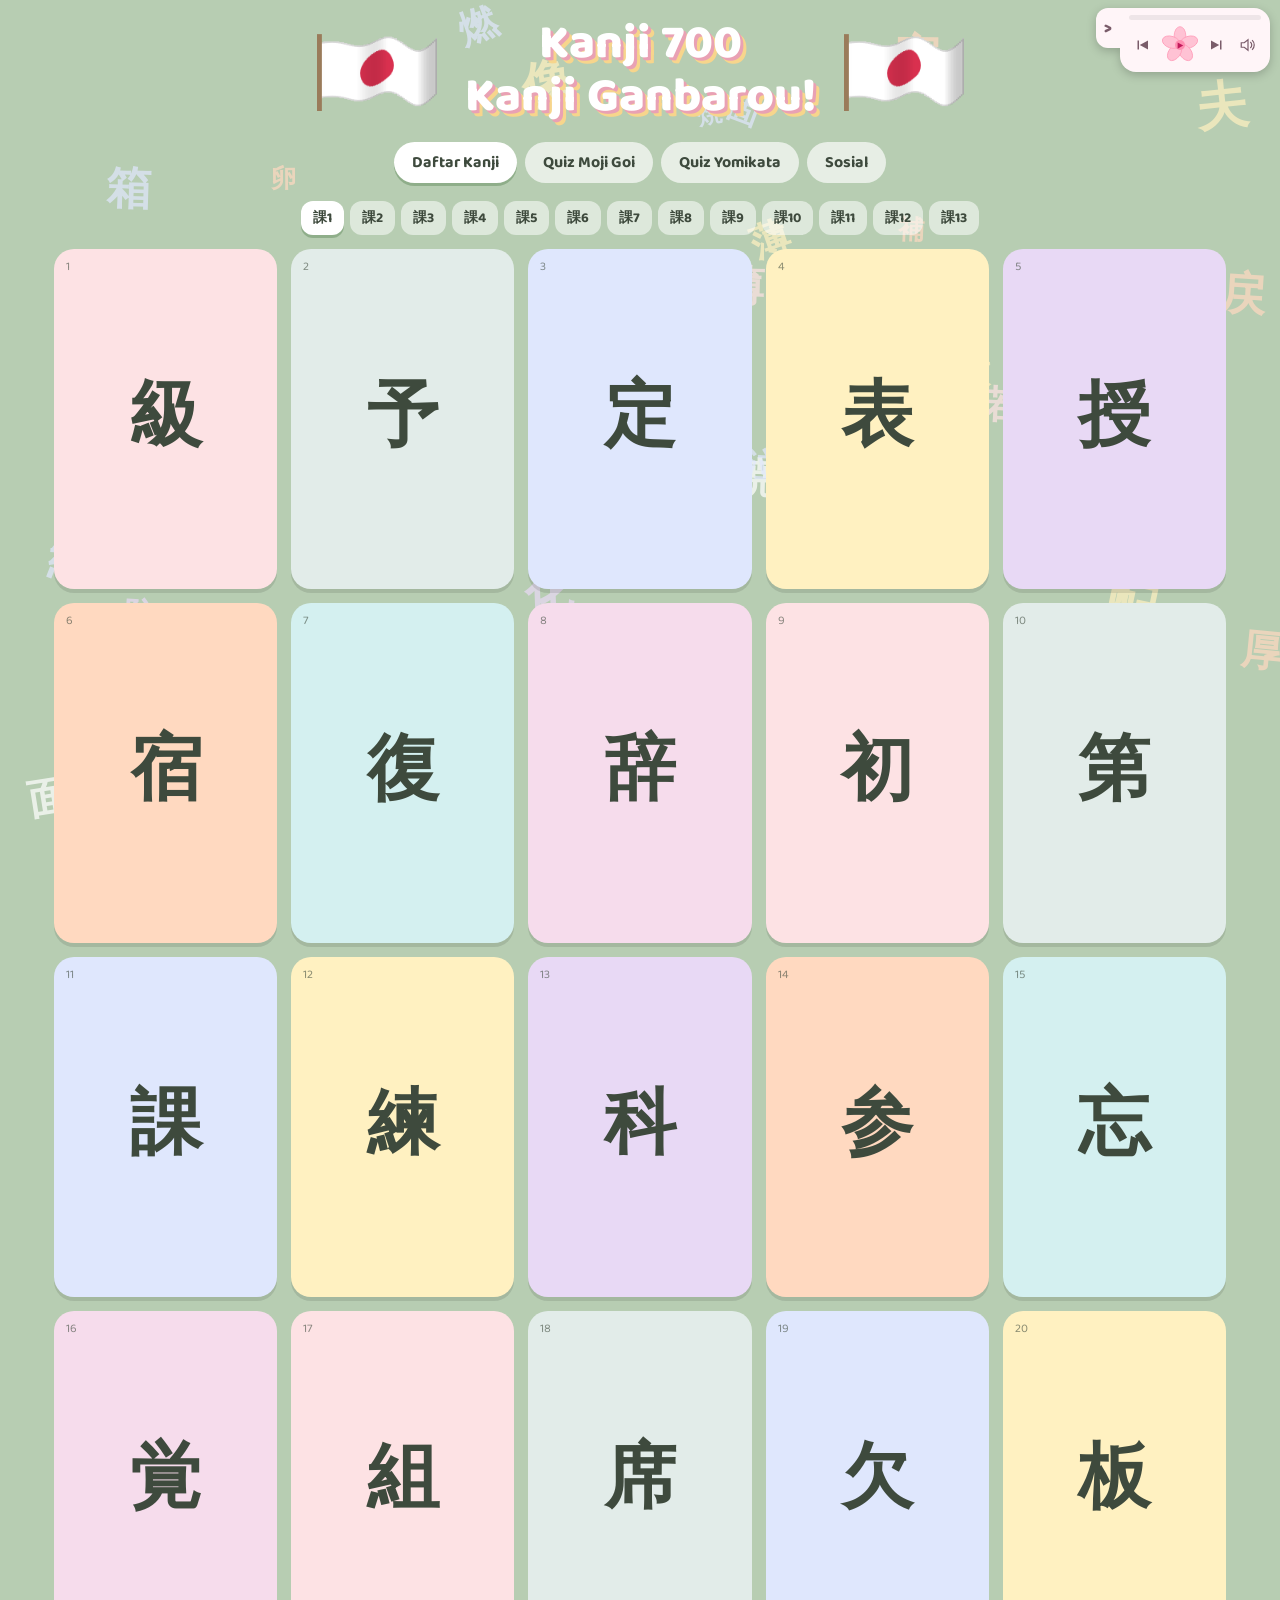
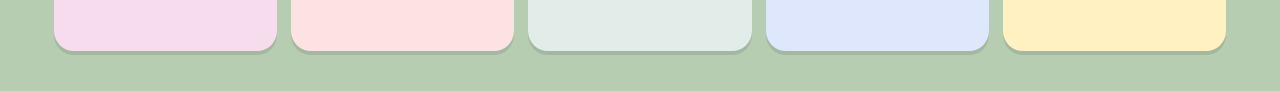
==== commit 935c80d6: "Add files via upload" ====
--- a/index.html
+++ b/index.html
@@ -77,7 +77,7 @@
 <nav><button data-t="k" class="on">Daftar Kanji</button><button data-t="m">Quiz Moji Goi</button><button data-t="y">Quiz Yomikata</button><button data-t="s">Sosial</button></nav>
 <main id="app"></main>
 <script>const SONGS=["songs/lagu-01.mp3", "songs/lagu-02.mp3", "songs/lagu-03.mp3", "songs/lagu-04.mp3", "songs/lagu-05.mp3", "songs/lagu-06.mp3", "songs/lagu-07.mp3", "songs/lagu-08.mp3", "songs/lagu-09.mp3", "songs/lagu-10.mp3", "songs/lagu-11.mp3"];</script>
-<script>const SOSIAL_SRC="<!doctype html>\n<html lang=\"id\"><head><meta charset=\"utf-8\">\n<meta name=\"viewport\" content=\"width=device-width, initial-scale=1, viewport-fit=cover\">\n<title>Buat Karakter Lucu<\/title>\n<link href=\"https://fonts.googleapis.com/css2?family=Pixelify+Sans:wght@400;700&display=swap\" rel=\"stylesheet\">\n<style>\n:root{--pg:#ffeef7;--pn:#fff4d6;--bd:#8a5a3b;--tx:#4a3326;--wd:#ecc995;--wd2:#d3a266;box-sizing:border-box;padding-top:env(safe-area-inset-top,0px);padding-bottom:env(safe-area-inset-bottom,0px)}\n@media(prefers-color-scheme:dark){:root:not([data-theme=\"light\"]){--pg:#2a2233;--pn:#4a3a2c;--bd:#c99a5e;--tx:#fbeedc;--wd:#6b5238;--wd2:#8a6a46}}\n:root[data-theme=\"dark\"]{--pg:#2a2233;--pn:#4a3a2c;--bd:#c99a5e;--tx:#fbeedc;--wd:#6b5238;--wd2:#8a6a46}\n*{box-sizing:border-box}\nbody{margin:0;min-height:100%;background:var(--pg);color:var(--tx);font-family:'Pixelify Sans',ui-monospace,monospace}\nh1{text-align:center;margin:10px 0 0;font-size:26px;letter-spacing:1px}\n#app{max-width:980px;margin:0 auto;padding:12px;display:grid;gap:14px;grid-template-columns:minmax(0,380px) 1fr}\n@media(max-width:760px){#app{grid-template-columns:1fr}}\n.stage{position:relative;border:4px solid var(--bd);border-radius:14px;overflow:hidden;height:clamp(330px,52vh,440px);transition:background .4s}\n.ground{position:absolute;left:0;right:0;bottom:0;height:46px;border-top:4px solid #0002}\n.sh{position:absolute;left:50%;bottom:42px;width:110px;height:16px;border-radius:50%;background:#0002;transform:translateX(-50%)}\n.cv{position:absolute;left:50%;bottom:48px;height:74%;aspect-ratio:7/9;transform:translateX(-50%);image-rendering:pixelated;cursor:pointer}\n.dec span{position:absolute;opacity:.75;animation:fl 5s ease-in-out infinite;font-family:sans-serif;font-variant-emoji:text}\n@keyframes fl{50%{transform:translateY(-14px) rotate(12deg)}}\n.bub{position:absolute;right:14%;top:10%;background:#fff;color:#3b2a3a;border:3px solid #3b2a3a;border-radius:10px;padding:4px 10px;font-weight:700;transform:scale(0);transition:transform .12s}\n.bub.on{transform:scale(1) rotate(-6deg)}\n.bgn{position:absolute;top:8px;left:8px;right:8px;display:flex;justify-content:space-between;align-items:center;gap:6px}\n.rot{position:absolute;bottom:6px;width:46px;height:34px;border-radius:12px;border:3px solid var(--bd);background:var(--wd);color:var(--tx);cursor:pointer;padding:0;display:grid;place-items:center;z-index:3}\n.rot.rl{left:calc(50% - 54px)}.rot.rr{left:calc(50% + 8px)}\n.rot:active{transform:scale(.93)}\n.rot svg{width:18px;height:18px}\n.bgn button{font:inherit;width:34px;height:34px;border-radius:8px;border:3px solid var(--bd);background:var(--wd);color:var(--tx);cursor:pointer;font-weight:700}\n.panel{border:4px solid var(--bd);border-radius:14px;background:var(--pn);padding:10px;display:flex;flex-direction:column;gap:10px;min-width:0}\n.tabs{display:flex;gap:6px;flex-wrap:wrap}\n.tab{font:inherit;border:3px solid var(--bd);background:var(--wd);color:var(--tx);border-radius:8px;padding:6px 10px;cursor:pointer}\n.tab.on{background:var(--wd2);box-shadow:inset 0 -4px #0002;font-weight:700}\n.grid{display:grid;grid-template-columns:repeat(auto-fill,minmax(80px,1fr));gap:8px;max-height:270px;overflow:auto;padding:2px}\n.opt{border:3px solid var(--bd);background:#fff8;border-radius:10px;padding:4px;cursor:pointer;font:inherit;font-size:12px;color:var(--tx);display:flex;flex-direction:column;align-items:center;gap:2px}\n.opt canvas{width:64px;height:64px;image-rendering:pixelated}\n.opt.on{background:#ffd3e6;outline:3px solid #ff7aa8;color:#4a3326}\n.cols{display:flex;gap:8px;flex-wrap:wrap}\n.sw{width:30px;height:30px;border-radius:8px;border:3px solid var(--bd);cursor:pointer;padding:0}\n.sw.on{outline:3px solid #ff7aa8;outline-offset:1px}\n.note{font-size:12px;opacity:.8;margin:0}\n.acts{display:flex;gap:10px;align-items:center;margin-top:auto;padding-top:6px}\n.dice{width:58px;height:58px;border:4px solid var(--bd);background:#cfe9ff;border-radius:14px;color:#7a6af5;cursor:pointer;padding:6px}\n.dice.spin svg{animation:sp .5s}\n@keyframes sp{to{transform:rotate(360deg) scale(1.2)}}\n.btn{font:inherit;font-weight:700;font-size:16px;border:4px solid var(--bd);border-radius:12px;padding:12px 18px;cursor:pointer;color:#3b2a3a}\n.reset{background:#ffb3bf}.next{background:#9be3b0;margin-left:auto}\n.btn:active,.dice:active{transform:translateY(2px)}\n.md{position:fixed;inset:0;background:#0007;display:grid;place-items:center;z-index:9;padding:16px}\n.md[hidden]{display:none}\n.card{max-height:calc(100vh - 32px);overflow:auto;background:var(--pn);border:4px solid var(--bd);border-radius:16px;padding:16px;max-width:340px;width:100%;text-align:center;display:flex;flex-direction:column;gap:10px;align-items:center}\n.card canvas{height:150px;aspect-ratio:7/9;image-rendering:pixelated}\n.card input{font:inherit;width:100%;padding:8px;border:3px solid var(--bd);border-radius:8px;text-align:center;background:#fff;color:#3b2a3a}\n.card p{margin:0;font-size:13px}\n\n.card{max-height:94vh;overflow:auto}\n#gm{position:fixed;inset:0;z-index:20;background:#1d1a24;font-family:'Pixelify Sans',sans-serif;touch-action:none}\n#gm[hidden],#emp[hidden]{display:none}\n#gc{width:100%;height:100%;display:block;touch-action:none}\n#hb{position:absolute;left:10px;top:calc(10px + env(safe-area-inset-top,0px));width:auto;height:30px;padding:0 10px;font-weight:700;font-size:12px;line-height:1;font-family:inherit;white-space:nowrap}\n#hist{position:absolute;left:10px;top:calc(46px + env(safe-area-inset-top,0px));width:min(270px,48vw);max-height:34vh;overflow:auto;background:#000a;color:#fff;border-radius:10px;padding:6px 8px;font-size:13px;line-height:1.35}\n#hist b{color:#ffd3e6}\n#gt{position:absolute;right:10px;top:calc(10px + env(safe-area-inset-top,0px));display:flex;gap:6px}\n.gb{width:36px;height:36px;border-radius:10px;border:3px solid var(--bd);background:var(--wd);color:var(--tx);font-size:16px;cursor:pointer;padding:0}\n.gb.on{background:#ffd3e6;outline:2px solid #ff7aa8}\n#cb{position:absolute;left:10px;bottom:calc(10px + env(safe-area-inset-bottom,0px));display:flex;gap:6px;width:min(380px,82vw)}\n#ci{flex:1;min-width:0;font:inherit;padding:9px 10px;border:3px solid var(--bd);border-radius:12px;background:#fffe;color:#3b2a3a}\n#cs{width:44px;height:auto}#mic{position:absolute;right:10px;top:calc(50% + 32px);width:50px;height:50px;font-size:26px;border-radius:14px;opacity:.8}#mic.on{opacity:1;background:#ff6b81;outline:2px solid #fff}\n#mb{display:grid;place-items:center}#mb svg{width:22px;height:22px;fill:none;stroke:currentColor;stroke-width:2;stroke-linejoin:round;stroke-linecap:round}\n#ml{position:absolute;right:0;top:42px;z-index:4;display:flex;flex-direction:column;gap:5px;background:#000b;padding:7px;border-radius:12px;min-width:170px}#ml[hidden]{display:none}\n#ml button{font:inherit;font-weight:700;font-size:15px;text-align:left;padding:8px 12px;border:3px solid var(--bd);border-radius:10px;background:var(--wd);color:var(--tx);cursor:pointer}\n#ml button.on{background:#ffd3e6;outline:2px solid #ff7aa8}\n#cam::after{content:attr(data-z);position:absolute;right:4px;bottom:1px;font:700 12px 'Pixelify Sans',sans-serif;color:var(--tx)}#cam{position:absolute;right:10px;top:calc(50% + 94px);width:50px;height:50px;font-size:26px;border-radius:14px;opacity:.8}#cam.on{opacity:1;background:#ffd3e6;outline:2px solid #ff7aa8}\n#em{position:absolute;right:10px;top:50%;transform:translateY(-50%);width:50px;height:50px;font-size:26px;border-radius:14px}\n#emp{position:absolute;right:68px;top:50%;transform:translateY(-50%);display:grid;grid-template-columns:repeat(2,44px);gap:6px;background:#000a;padding:8px;border-radius:12px}\n#emp .gb{width:44px;height:44px;font-size:22px}\n<\/style><\/head><body>\n<h1>Buat Karakter<\/h1>\n<div id=\"app\">\n <section class=\"stage\" id=\"stage\">\n  <div class=\"dec\" id=\"dec\"><\/div>\n    <div class=\"bub\" id=\"bub\">HAHAHA!<\/div>\n  <div class=\"ground\" id=\"gr\"><\/div><div class=\"sh\"><\/div>\n  <canvas class=\"cv\" id=\"cv\" width=\"280\" height=\"360\" title=\"Klik aku!\"><\/canvas>\n  <button class=\"rot rl\" id=\"rl\" title=\"Putar ke kiri\" aria-label=\"Putar ke kiri\"><svg viewBox=\"0 0 24 24\"><path d=\"M15 4l-8 8 8 8\" fill=\"none\" stroke=\"currentColor\" stroke-width=\"4\" stroke-linecap=\"square\"/><\/svg><\/button>\n  <button class=\"rot rr\" id=\"rr\" title=\"Putar ke kanan\" aria-label=\"Putar ke kanan\"><svg viewBox=\"0 0 24 24\"><path d=\"M9 4l8 8-8 8\" fill=\"none\" stroke=\"currentColor\" stroke-width=\"4\" stroke-linecap=\"square\"/><\/svg><\/button>\n <\/section>\n <section class=\"panel\">\n  <div class=\"tabs\" id=\"tabs\"><\/div>\n  <div class=\"grid\" id=\"opts\"><\/div>\n  <div class=\"cols\" id=\"cols\"><\/div>\n  <p class=\"note\" id=\"note\"><\/p>\n  <div class=\"acts\">\n   <button class=\"dice\" id=\"dice\" title=\"Acak karakter\"><svg viewBox=\"0 0 24 24\" width=\"100%\" height=\"100%\"><rect x=\"2\" y=\"2\" width=\"20\" height=\"20\" rx=\"5\" fill=\"#fff\" stroke=\"#c9b9ad\" stroke-width=\"1\"/><g fill=\"#e53935\"><circle cx=\"8\" cy=\"8\" r=\"1.8\"/><circle cx=\"16\" cy=\"8\" r=\"1.8\"/><circle cx=\"12\" cy=\"12\" r=\"1.8\"/><circle cx=\"8\" cy=\"16\" r=\"1.8\"/><circle cx=\"16\" cy=\"16\" r=\"1.8\"/><\/g><\/svg><\/button>\n   <button class=\"btn reset\" id=\"reset\">Reset<\/button>\n   <button class=\"btn next\" id=\"next\">Lanjut &#9654;<\/button>\n  <\/div>\n <\/section>\n<\/div>\n<div id=\"gm\" hidden><canvas id=\"gc\"><\/canvas><button class=\"gb\" id=\"hb\" title=\"Sembunyikan chat\">Sembunyikan chat<\/button><div id=\"hist\"><\/div>\n<div id=\"gt\"><button class=\"gb\" id=\"mb\" title=\"Pilih Map\" aria-label=\"Pilih Map\"><svg viewBox=\"0 0 24 24\"><path d=\"M3 6l6-2 6 2 6-2v14l-6 2-6-2-6 2z\"/><path d=\"M9 4v14M15 6v14\"/><\/svg><\/button><div id=\"ml\" hidden><\/div><button class=\"gb\" id=\"gx\" title=\"Keluar\">✖<\/button><\/div>\n<div id=\"cb\"><input id=\"ci\" maxlength=\"60\" placeholder=\"Klik untuk chat...\"><button class=\"gb\" id=\"cs\">➤<\/button><\/div>\n<button class=\"gb\" id=\"em\" title=\"Emoticon\">😊<\/button><button class=\"gb\" id=\"mic\" title=\"Voice chat (jarak dekat)\">🎤<\/button><button class=\"gb\" id=\"cam\" title=\"Kamera: Normal\" data-z=\"\">🎥<\/button><div id=\"emp\" hidden><\/div><\/div>\n<div class=\"md\" id=\"md\" hidden><div class=\"card\" id=\"card\"><\/div><\/div>\n<script src=\"https://cdn.jsdelivr.net/npm/@supabase/supabase-js@2\"><\/script>\n<script>\n// Isi dua nilai ini dari Supabase Dashboard > Project Settings > API.\n// Gunakan publishable key (atau anon key lama), JANGAN gunakan service_role/secret key.\n// Harus URL dasar proyek, tanpa /rest/v1 atau /realtime/v1.\nconst SUPABASE_URL = 'https://ridlgahoavhguwgyrkip.supabase.co';\nconst SUPABASE_KEY = 'sb_publishable_6FdItz1UEkNqvjlscuGk9g_jBb6ada_'; const TURN_URL = '', TURN_USER = '', TURN_PASS = ''; const XIR_CH = 'channel918d7f54', XIR_ID = 'Kendorize', XIR_SEC = '8fd99724-c482-11f1-9163-4a5f0e7f2f76';\nconst $=s=>document.querySelector(s);\nconst SKIN=['#ffe0c7','#f7cba5','#e9ad82','#c98a5f','#9a6240','#6e4430'];\nconst HAIRC=['#2b2230','#5b3a29','#8a5a3b','#c98f55','#f0d28a','#e8e8ef','#ef7d6b','#f48fb1','#7fb7ee','#b39ddb','#111111','#3b2417','#7b1e1e','#d4381f','#ff9f1c','#2e7d6b','#3a5fcd','#8e44ad','#7ee0c3','#9a9aa6'];\nconst CLR=['#ff9eb5','#ffb88a','#ffe27a','#a8e6a1','#8fd3f4','#a99bf5','#f5f5f5','#4a4a5a','#c7845a','#e45b5b','#e63946','#ff7f50','#f9c74f','#2a9d8f','#1d4e89','#6a4c93','#e56fa6','#8bc34a','#795548','#111111','#9e9e9e','#7b1e1e','#00bcd4','#f4e9d1'];\nconst BOTC=['#6b8fc7','#34425f','#8d7b5a','#4a4a5a','#f4f0e8','#e07a9a','#7aa889','#b57a5a','#1b2a49','#111111','#7b1e1e','#2a7f62','#c9a66b','#9e9e9e','#6a4c93','#e63946'];\nconst SHC=['#f5f5f5','#3b3b48','#8a5a3b','#e45b5b','#6b8fc7','#f4b6c2','#f0d28a','#7fbf9a'];\nconst MI=(x,y,w,h,s)=>{const a=[x,y,w,h],b=[24-x-w,y,w,h];if(s!==undefined){a.push(s);b.push(s)}return[a,b]};\nconst C=[[6,2,12,3],[5,3,1,6],[18,3,1,6]];\n// [nama, di belakang kepala, di depan kepala, ikat/aksen]. 0-4 = cowok, 5-9 = cewek\nconst HR=[\n['Wolfcut',[[5,8,14,9],[6,17,3,1],[11,17,3,1],[15,17,3,1]],[...C,[7,1,3,1],[12,1,4,1],[9,0,3,1],...MI(6,5,5,2),[11,5,2,1],...MI(5,6,2,8),...MI(4,11,2,3),[8,5,1,3,-.25],[15,5,1,3,-.25]]],\n['Buzzcut',[],[[7,2,10,1],[6,3,12,2],...MI(6,5,1,3),[7,3,10,1,.2]]],\n['Comma Hair',[],[...C,[8,1,8,1],[6,5,3,2],[9,5,7,2],[16,5,2,2],[9,7,3,1],[10,8,1,1],[13,7,2,1,-.25]]],\n['Messy Hair',[[5,6,14,7]],[...C,[6,0,2,2],[9,-1,2,3],[12,0,3,2],[16,0,2,2],[4,3,2,2],[19,4,1,2],[6,5,3,3],[10,5,2,2],[13,5,2,1],[15,5,3,3],[4,6,2,4],[18,6,2,4],[8,1,2,1,.3]]],\n['Curtain Hair',[[5,6,14,7]],[...C,...MI(6,5,4,2),...MI(6,7,2,5),...MI(5,10,2,3),[11,3,2,4,-.35]]],\n['Curtain Bangs',[[4,3,16,16]],[...C,...MI(6,5,4,2),...MI(6,7,2,3),...MI(4,5,3,11),[11,3,2,3,-.3]]],\n['Long Layers',[[4,3,16,14],[3,12,3,6],[18,12,3,6],[5,17,4,3],[15,17,4,3]],[...C,[6,5,6,2],[12,5,6,1],[7,7,3,1],...MI(4,5,2,12),[10,2,3,1,.3]]],\n['Bob Cut',[[4,3,16,12]],[...C,[6,5,12,2],...MI(4,5,3,10)]],\n['Shaggy Cut',[[4,4,16,13],[3,13,2,3],[19,13,2,3],[7,17,3,2],[14,17,3,2]],[...C,[7,1,3,1],[13,1,3,1],[6,5,3,3],[9,5,2,2],[12,5,2,3],[15,5,3,2],[17,7,2,2],...MI(4,6,2,8),...MI(3,10,2,3)]],\n['Ponytail',[[17,3,3,3],[19,6,3,12],[18,17,3,3]],[...C,...MI(6,5,5,2),[11,5,2,1],[8,1,6,1,.3]],[[17,3,2,2]]]];\nconst N={hair:HR.map(h=>h[0]),\ntop:['Kaos Polos','Kaos Polos','Hoodie','Bomber Jacket','Flannel','Knit Sweater','Seragam','Varsity Jacket','Dress','Crop Top'],\nbot:['Celana Pendek','Jogger','Cargo','Sarung Sholat','Overall','Legging','Mini Skirt','Rok Panjang','Rok Plisa','Rok A-Line'],\nshoe:['Sneakers','Boots','Formal','Sandal','High Top','Loafer','Wellington','Slip On'],\nacc:['Tanpa','Topi','Kacamata','Kacamata Hitam','Headphone','Bando','Masker','Syal','Sayap','Kuping Kucing']};\nconst BG=[['Permen Pink','#ffd3e6','#fff0f6','\\u2665','#ff9cc2','#f6b8d0'],['Langit Biru','#c7e6ff','#effaff','\\u2601','#ffffff','#a8d8a0'],['Mint Segar','#c9f2dc','#f1fff7','\\u273F','#8fdcb0','#b8e6a8'],['Lavender','#e1d4ff','#f6f0ff','\\u2605','#b9a3f5','#cdbff0'],['Peach Sunset','#ffd9b8','#ffe8f0','\\u25CF','#ffb38a','#f6c6a0'],['Lemon Pop','#fff1a8','#fffbe3','\\u266A','#f5d24a','#f2e08a'],['Bubble Tea','#f1dccb','#fff3e8','\\u25CB','#c99a7a','#e4c6a8'],['Malam Pastel','#bfc8ff','#e8d6ff','\\u2726','#fff4a8','#a9b4f0']];\n\nconst lo=document.createElement('canvas');lo.width=28;lo.height=36;\nconst L=lo.getContext('2d',{willReadFrequently:true});\nfunction mix(h,a){const n=parseInt(h.slice(1),16),f=c=>Math.round(a>0?c+(255-c)*a:c*(1+a));\n return '#'+[n>>16,(n>>8)&255,n&255].map(f).map(v=>v.toString(16).padStart(2,'0')).join('')}\n\nconst R=(col,x,y,w,h)=>{L.fillStyle=col;L.fillRect(x,y,w,h)};\nconst S=(col,x,y,w,h)=>{R(col,x,y,w,h);R(col,24-x-w,y,w,h)};\nconst hp=(hc,r)=>R(r.length>4?mix(hc,r[4]):hc,r[0],r[1],r[2],r[3]);\n// sarung sholat bermotif kotak-kotak (plaid)\nconst sarung=(W,x,y,w,h)=>{const dk=mix(W,-.32),lt=mix(W,.4),dd=mix(W,-.55);R(W,x,y,w,h);\n for(let j=1;j<h;j++)for(let i=0;i<w;i++){const a=(i-1)%4==0,b=(j-1)%3==0;if(a&&b)R(dd,x+i,y+j,1,1);else if(a)R(dk,x+i,y+j,1,1);else if(b)R(lt,x+i,y+j,1,1)}\n R(mix(W,-.5),x,y,w,1);R(mix(W,-.3),x,y+h-1,w,1)};\nconst mr=document.createElement('canvas');mr.width=28;mr.height=36;const MR=mr.getContext('2d');\n\n// Rambut tampak belakang: [rambut, ikat]\nconst BKH=[\n[[[7,2,10,12],[6,3,12,10],[4,8,16,9],[5,17,3,1],[10,17,4,1],[16,17,3,1],[8,9,1,6,-.25],[11,6,1,9,-.25],[15,9,1,6,-.25]],[]],\n[[[7,2,10,3],[6,3,12,7],[7,10,10,2,.3]],[]],\n[[[7,2,10,11],[6,3,12,8],[6,11,12,1,.3],[11,4,2,1,-.25],[10,5,1,2,-.25]],[]],\n[[[7,1,10,12],[6,3,12,9],[5,1,2,2],[8,-1,2,3],[12,-1,3,2],[16,0,3,2],[9,5,1,6,-.25],[13,4,1,7,-.25],[16,6,1,4,-.25],[6,12,12,2]],[]],\n[[[7,2,10,11],[6,3,12,9],[5,6,14,7],[12,3,1,10,-.25]],[]],\n[[[7,2,10,12],[6,3,12,10],[4,4,16,15],[9,8,1,10,-.2],[14,8,1,10,-.2],[12,4,1,12,-.2]],[]],\n[[[7,2,10,12],[6,3,12,10],[4,3,16,14],[3,12,18,7],[4,19,6,2],[14,19,6,2],[10,18,4,2],[8,10,1,9,-.2],[12,8,1,11,-.2],[16,10,1,9,-.2]],[]],\n[[[7,2,10,12],[6,3,12,10],[4,4,16,9],[5,12,14,3],[7,15,10,1,-.2]],[]],\n[[[7,2,10,12],[6,3,12,10],[4,4,16,13],[3,11,18,5],[5,16,3,2],[10,17,4,2],[16,16,3,2],[7,1,3,1],[13,1,3,1],[8,8,1,7,-.22],[12,6,1,10,-.22],[15,9,1,7,-.22]],[]],\n[[[7,2,10,11],[6,3,12,8],[10,0,4,3],[10,3,4,2],[9,5,6,6],[10,11,4,7],[11,18,2,2],[12,6,1,11,-.25]],[[9,3,6,1]]]];\n\n// Rambut tampak samping (menghadap kanan): [belakang, depan, ikat, tutup telinga]\nconst SB=[[6,2,12,3],[5,3,7,9]];\nconst SD=[\n[[[4,6,8,11],[3,12,3,3],[4,16,3,2]],SB.concat([[7,0,3,2],[11,0,4,2],[12,5,5,2],[13,7,3,1],[8,5,1,6,-.25],[10,4,1,5,-.25],[4,9,3,6]]),[],true],\n[[],[[6,2,12,3],[5,3,6,6],[12,5,5,1],[6,3,10,1,.2]],[],false],\n[[],SB.concat([[8,1,8,1],[12,5,5,2],[14,7,2,1],[15,8,1,1]]),[],false],\n[[[4,5,3,6]],SB.concat([[5,1,2,2],[8,-1,2,3],[11,0,2,2],[14,-1,2,3],[16,1,2,2],[12,5,5,2],[15,7,2,1],[3,8,2,3],[7,4,1,6,-.25]]),[],false],\n[[[4,5,8,9]],SB.concat([[12,5,5,2],[9,5,4,7],[11,7,2,4,-.25]]),[],true],\n[[[3,4,9,16]],SB.concat([[11,5,5,2],[10,7,3,4],[9,5,1,10,-.2]]),[],true],\n[[[3,4,9,17],[2,14,3,5]],SB.concat([[12,5,5,2],[13,7,3,1],[8,6,1,12,-.2]]),[],false],\n[[[4,4,8,11]],SB.concat([[12,5,6,2],[10,9,2,5]]),[],true],\n[[[3,5,9,12],[2,15,3,3],[5,17,3,2]],SB.concat([[7,0,2,2],[11,0,3,2],[14,1,2,1],[12,5,5,2],[14,7,2,1],[16,7,1,2]]),[],true],\n[[[1,1,5,4],[0,4,4,11],[1,14,3,3]],SB.concat([[12,5,5,2],[13,7,2,1]]),[[5,2,2,3]],false]];\n\n// ===== Gaya rambut modern (mengganti indeks 1,2,3,8,9) =====\nconst MH=(i,nm,bk,fr,tie,bkh,sd)=>{HR[i]=[nm,bk,fr,tie];BKH[i]=bkh;SD[i]=sd};\nMH(1,'Two-Block',[],[...C,[7,1,10,1],[8,0,8,1],[7,5,10,2],[7,7,2,1],[15,7,2,1],[11,5,1,2,-.25],[9,5,1,1,-.25],[14,5,1,1,-.25]],[],\n [[[7,1,10,3],[6,2,12,9],[8,0,8,1],[7,11,10,1,.3]],[]],\n [[],SB.concat([[7,1,10,1],[8,0,8,1],[12,5,7,2],[11,7,1,1]]),[],false]);\nMH(2,'Textured Crop',[],[...C,[8,0,2,1],[11,0,3,1],[7,1,10,1],[7,5,2,2],[9,5,2,1],[11,5,3,2],[14,5,3,1],[16,5,2,2],[10,7,1,1],[13,7,1,1],[8,5,1,1,-.25],[15,5,1,1,.3]],[],\n [[[7,1,10,3],[6,2,12,8],[8,0,2,1],[11,0,3,1],[6,10,12,1,.3],[10,4,1,2,-.25],[14,3,1,3,-.25]],[]],\n [[],SB.concat([[8,0,2,1],[11,0,3,1],[7,1,9,1],[12,5,2,2],[14,5,3,1],[16,5,2,2],[13,7,1,1],[8,5,1,5,-.25]]),[],false]);\nMH(3,'Slick Back',[],[[6,2,12,3],[5,3,1,4],[18,3,1,4],[7,1,10,1],[8,0,8,1],[9,-1,6,1],[9,1,1,3,.3],[12,0,1,4,.3],[15,1,1,3,.3],[7,5,2,1,-.3],[15,5,2,1,-.3]],[],\n [[[7,1,10,3],[6,2,12,9],[8,0,8,1],[9,-1,6,1],[9,3,1,7,.25],[12,2,1,8,.25],[15,3,1,7,.25],[7,11,10,1,-.25]],[]],\n [[],SB.concat([[8,0,8,1],[9,-1,6,1],[7,1,9,1],[12,5,5,1],[8,2,1,4,.3],[10,1,1,4,.3],[12,1,1,3,.3]]),[],false]);\nMH(8,'Hime Cut',[[4,3,16,17],[3,14,2,5],[19,14,2,5]],[...C,[6,5,12,2],...MI(4,7,2,7),[9,5,1,2,-.2],[14,5,1,2,-.2]],[],\n [[[7,2,10,11],[6,3,12,10],[4,4,16,16],[3,14,2,5],[19,14,2,5],[8,8,1,10,-.2],[12,6,1,13,-.2],[15,8,1,10,-.2]],[]],\n [[[3,4,9,16],[2,13,3,5]],SB.concat([[12,5,6,2],[10,7,3,6],[9,5,1,10,-.2]]),[],true]);\nMH(9,'Twin Buns',[],[...MI(3,0,4,4),...MI(4,1,1,1,.3),...C,[6,5,12,1],[7,6,3,1],[14,6,3,1],[11,5,1,2,-.25]],[[5,3,2,1],[17,3,2,1]],\n [[[7,2,10,11],[6,3,12,8],[3,0,4,4],[17,0,4,4],[4,1,1,1,.3],[19,1,1,1,.3],[7,11,10,1,-.2]],[[5,3,2,1],[17,3,2,1]]],\n [[],SB.concat([[4,0,5,4],[5,1,1,1,.3],[12,5,6,1],[8,6,3,1]]),[[5,3,3,1]],false]);\nMH(10,'Ivy League',[],[...C,[7,1,10,1],[7,5,5,2],[12,5,5,1],[10,2,1,3,-.3],[14,3,3,1,.25]],[],\n [[[7,1,10,3],[6,2,12,8],[6,10,12,1,.3],[10,2,1,3,-.3]],[]],\n [[],SB.concat([[7,1,9,1],[12,5,6,2],[11,3,1,2,-.3],[8,10,3,1,.3]]),[],false]);\nMH(11,'Buzzcut',[],[[7,2,10,1],[6,3,12,2],...MI(6,5,1,3),[7,3,10,1,.2]],[],\n [[[7,2,10,3],[6,3,12,7],[7,10,10,2,.3]],[]],\n [[],[[6,2,12,3],[5,3,6,6],[12,5,5,1],[6,3,10,1,.2]],[],false]);\nMH(12,'Messy Hair',[[5,6,14,7]],[...C,[6,0,2,2],[9,-1,2,3],[12,0,3,2],[16,0,2,2],[4,3,2,2],[19,4,1,2],[6,5,3,3],[10,5,2,2],[13,5,2,1],[15,5,3,3],[4,6,2,4],[18,6,2,4],[8,1,2,1,.3]],[],\n [[[7,1,10,12],[6,3,12,9],[5,1,2,2],[8,-1,2,3],[12,-1,3,2],[16,0,3,2],[9,5,1,6,-.25],[13,4,1,7,-.25],[16,6,1,4,-.25],[6,12,12,2]],[]],\n [[[4,5,3,6]],SB.concat([[5,1,2,2],[8,-1,2,3],[11,0,2,2],[14,-1,2,3],[16,1,2,2],[12,5,5,2],[15,7,2,1],[3,8,2,3],[7,4,1,6,-.25]]),[],false]);\nMH(13,'Pixie Cut',[],[...C,[7,1,10,1],[8,0,6,1],[6,5,8,2],[14,5,3,1],[6,7,2,2],[17,6,1,3],[11,5,1,2,-.25]],[],\n [[[7,1,10,3],[6,2,12,9],[6,11,12,2],[8,0,6,1],[12,3,1,6,-.25]],[]],\n [[],SB.concat([[8,0,6,1],[7,1,9,1],[12,5,5,2],[13,7,2,1],[5,10,5,2]]),[],false]);\nMH(14,'Medium Wolf Cut',[[4,4,16,12],[3,12,2,4],[19,12,2,4],[5,15,3,2],[16,15,3,2]],[...C,[7,1,3,1],[12,1,4,1],[9,0,3,1],[6,5,5,2],[12,5,6,1],[8,7,2,1],[14,7,2,1],...MI(4,5,2,9),...MI(3,10,2,3),[8,5,1,3,-.25],[15,5,1,3,-.25]],[],\n [[[7,2,10,11],[6,3,12,10],[4,4,16,12],[3,12,3,3],[18,12,3,3],[5,15,4,2],[15,15,4,2],[8,8,1,6,-.2],[12,6,1,9,-.2],[15,8,1,6,-.2]],[]],\n [[[3,4,9,12],[2,12,3,3],[4,15,4,2]],SB.concat([[7,0,3,2],[11,0,3,2],[12,5,5,2],[14,7,2,1],[8,5,1,5,-.25],[9,11,2,2]]),[],true]);\nMH(15,'Butterfly Cut',[[4,3,16,16],[2,10,3,8],[19,10,3,8],[3,17,4,3],[17,17,4,3]],[...C,...MI(6,5,4,2),...MI(6,7,2,4),...MI(3,8,3,8),...MI(2,12,2,5),[10,2,3,1,.3],[11,3,2,3,-.3]],[],\n [[[7,2,10,12],[6,3,12,10],[4,4,16,14],[2,10,3,8],[19,10,3,8],[3,17,5,3],[16,17,5,3],[9,8,1,9,-.2],[14,8,1,9,-.2],[12,4,1,12,-.2]],[]],\n [[[3,4,9,14],[1,10,4,7],[3,17,4,2]],SB.concat([[11,5,5,2],[10,7,3,5],[9,5,1,9,-.2],[13,7,2,1]]),[],true]);\nMH(16,'Hijab',[],[[6,0,12,1],[5,1,14,5],[7,5,10,1,-.22],[5,6,2,9],[17,6,2,9],[7,6,1,8,-.22],[16,6,1,8,-.22],[5,15,14,5],[4,17,16,3],[5,14,14,1,-.22],[4,20,16,1,-.22],[8,2,3,1,.35],[9,16,2,1,.35],[12,17,1,3,-.22]],[],\n [[[5,0,14,16],[5,14,14,2,-.22],[4,16,16,5],[4,20,16,1,-.22],[9,3,2,5,.35],[11,9,1,6,-.22]],[]],\n [[],[[5,0,13,6],[4,2,9,13],[4,14,9,1,-.22],[4,15,11,6],[4,20,11,1,-.22],[13,2,5,4],[12,5,6,1,-.22],[8,1,3,1,.35],[11,8,1,6,-.22]],[],true]);\nHR[0][0]='Wolf Cut';HR[4][0]='Curtain Hair';HR[7][0]='French Bob';\nN.hair=HR.map(h=>h[0]);\nObject.assign(N,{\n top:['Kaos Polos','Kaos Polos','Hoodie','Bomber Jacket','Flannel','Knit Sweater','Kemeja Sekolah','Varsity Jacket','Dress','Crop Top','Denim Jacket','Cardigan','Ruffle Blouse'],\n bot:['Bermuda','Jogger','Cargo','Sarung Sholat','Overall','Legging','Mini Skirt','Rok Panjang','Rok Plisa','Rok A-Line','Chino','Wide Leg'],\n shoe:['Chunky Sneakers','Boots','Pantofel','Sandal','High Top','Loafer','Rain Boots','Slip On','Mary Jane','Platform'],\n acc:['Tanpa','Topi','Kacamata','Kacamata Hitam','Headphone','Pita','Masker','Syal','Sayap','Kuping Kucing','Peci','Jepit Rambut','Helm Bogo']});\n// Katalog per gender (angka = indeks gambar)\nconst CAT={m:{hair:[0,1,2,3,4,10,11,12],top:[1,2,3,10,4,7],bot:[2,3,1,0,4,10],shoe:[0,4,1,5,3,2],acc:[0,1,3,4,6,7,9,10,12]},\n f:{hair:[5,6,7,8,9,13,14,15,16],top:[9,5,8,11,12,6],bot:[6,8,9,7,5,11],shoe:[8,9,1,3,6,5],acc:[0,5,9,2,8,4,11,12]}};\n\nfunction outline(){\n const im=L.getImageData(0,0,28,36),d=im.data,a=new Uint8Array(1008);\n for(let i=0;i<1008;i++)a[i]=d[i*4+3]>0?1:0;\n for(let y=0;y<36;y++)for(let x=0;x<28;x++){const i=y*28+x;\n  if(!a[i]&&((x>0&&a[i-1])||(x<27&&a[i+1])||(y>0&&a[i-28])||(y<35&&a[i+28]))){d[i*4]=59;d[i*4+1]=42;d[i*4+2]=58;d[i*4+3]=255}}\n L.putImageData(im,0,0)}\n\n// vw: 0 = depan, 1 = kanan, 2 = belakang, 3 = kiri\nfunction draw(c,st,vw){vw|=0;L.clearRect(0,0,28,36);L.save();L.translate(2,3);\n if(vw==1||vw==3)drawSide(c,st);else drawFB(c,st,vw==2);\n L.restore();outline();\n if(vw==3){MR.clearRect(0,0,28,36);MR.save();MR.translate(28,0);MR.scale(-1,1);MR.drawImage(lo,0,0);MR.restore();L.clearRect(0,0,28,36);L.drawImage(mr,0,0)}}\n\n// ===== Tampak depan & belakang =====\nfunction drawFB(c,st,BK){\n const dy=st.dy,sk=SKIN[c.skin],hc=HAIRC[c.hc],H=HR[c.hair],tc=CLR[c.tc],bc=BOTC[c.bc],sc=SHC[c.sc],ac=CLR[c.ac],F=c.g=='f',D='#2a2230';\n // belakang\n L.save();L.translate(0,dy);\n if(!BK){\n  H[1].forEach(r=>hp(hc,r));\n  if(c.acc==8){const w=mix(ac,.45);S(w,1,9,5,4);S(w,0,7,3,3);S(w,2,13,4,3)}}\n L.restore();\n // badan menyatu: kaki, torso, lengan\n S(sk,9,23,3,6);\n const Y=15+dy,tn=8-dy;\n R(sk,8,Y,8,tn);S(sk,6,16+dy,2,7-dy);\n // baju\n const SL=h=>S(tc,6,16+dy,2,h),dk=mix(tc,-.22),lt=mix(tc,.4),Tb=()=>R(tc,8,Y,8,tn);\n switch(c.top){\n case 0:Tb();SL(3);if(!BK)R(sk,10,Y,4,1);break;\n case 1:Tb();SL(3);if(!BK)R(sk,10,Y,4,1);break;\n case 2:Tb();SL(5);R(dk,7,Y,10,BK?3:2);if(!BK){R('#fff',11,Y+2,1,3);R('#fff',12,Y+2,1,2);R(dk,10,Y+5,4,2)}S(dk,6,21,2,1);break;\n case 3:Tb();R(dk,8,Y+tn-1,8,1);S(lt,6,17+dy,2,1);\n  if(BK){R(dk,12,Y+1,1,tn-2);R(dk,8,Y,8,1)}else{R('#f4f0e8',11,Y,2,tn-1);R(dk,10,Y,1,tn-1);R(dk,13,Y,1,tn-1);R(dk,8,Y,3,1);R(dk,13,Y,3,1)}\n  SL(5);S(lt,6,17+dy,2,1);S(dk,6,21,2,1);break;\n case 4:Tb();SL(4);R(dk,8,Y+3,8,1);R(dk,8,Y+6,8,1);S(lt,9,Y+2,1,tn-2);S(dk,6,18+dy,2,1);\n  if(BK)R(lt,8,Y,8,1);else{R(dk,11,Y+1,2,tn-1);S(lt,9,Y,2,2)}break;\n case 5:Tb();SL(5);R(dk,8,22,8,1);S(dk,6,21,2,1);R(dk,9,Y,6,1);R(lt,8,Y+3,8,1);break;\n case 6:R('#f6f3ee',8,Y,8,tn);S('#f6f3ee',6,16+dy,2,4);S(tc,6,19+dy,2,1);R(tc,8,Y,8,2);\n  if(BK){R(tc,8,Y+2,8,2);R(mix(tc,.4),8,Y+3,8,1)}else{R(tc,10,Y+2,4,1);R(tc,11,Y+3,2,1);R('#e86a7a',11,Y+3,2,2)}break;\n case 7:Tb();S('#f6f3ee',6,16+dy,2,5);S(tc,6,20+dy,2,1);R(dk,8,Y+tn-1,8,1);R(dk,9,Y,6,1);\n  if(BK){R('#fff',10,Y+2,1,2);R('#fff',13,Y+2,1,2);R('#fff',11,Y+4,2,1)}\n  else{R(dk,11,Y+1,1,tn-2);R('#fff',9,Y+2,2,2);R(tc,9,Y+3,1,1)}break;\n case 8:Tb();SL(2);if(!BK)R(sk,10,Y,4,1);R(tc,7,22,10,5);R(dk,8,21,8,1);R(lt,7,26,10,1);if(BK)R(dk,10,20,4,2);break;\n case 9:R(tc,8,Y,8,4);SL(2);R(lt,8,Y+3,8,1);if(!BK)R(sk,10,Y,4,1);break;\n case 10:Tb();SL(5);S(dk,6,21,2,1);if(BK)R(dk,8,Y,8,1);else{R(dk,11,Y,2,tn);S(lt,9,Y+3,2,2);R(dk,8,Y,3,1);R(dk,13,Y,3,1)}break;\n case 11:Tb();SL(5);S(dk,6,21,2,1);if(BK)R(dk,8,Y+tn-1,8,1);else{R('#f6f3ee',11,Y,2,tn);S(dk,10,Y+1,1,tn-1);R(dk,11,Y+tn-1,2,1)}break;\n case 12:Tb();SL(2);R(lt,8,Y,8,1);R(lt,7,Y+tn-1,10,1);if(!BK){R(dk,11,Y+1,2,2);S(dk,10,Y+1,1,1)}break}\n // sepatu\n switch(c.shoe){\n  case 0:S(sc,7,29,5,2);S('#fff',7,31,5,1);S(mix(sc,.5),7,30,2,1);break;\n  case 1:S(sc,8,26,4,3);S(sc,7,29,5,2);S('#3a2a28',7,31,5,1);S(mix(sc,.3),8,26,4,1);break;\n  case 2:S(mix(sc,-.3),7,29,5,2);S('#222',7,31,5,1);S('#fff',8,29,1,1);break;\n  case 3:S(sk,7,29,5,2);S(sc,7,31,5,1);S(sc,9,29,3,1);S(sc,8,30,1,1);break;\n  case 4:S(sc,8,27,4,2);S(sc,7,29,5,2);S('#fff',7,31,5,1);S('#fff',9,28,1,1);break;\n  case 5:S(mix(sc,-.2),7,29,5,2);S('#2a2020',7,31,5,1);S('#ffd54f',9,29,1,1);break;\n  case 6:S(sc,8,24,4,5);S(sc,7,29,5,2);S(mix(sc,-.4),7,31,5,1);S(mix(sc,.4),8,24,1,4);break;\n  case 7:S(mix(sc,.2),7,29,5,2);S('#fff',7,31,5,1);S(mix(sc,-.2),8,30,4,1);break;\n  case 8:S(sc,7,29,5,2);S('#222',7,31,5,1);S(mix(sc,.5),7,29,5,1);S(mix(sc,.5),8,28,1,1);break;\n  case 9:S(sc,7,28,5,2);S('#fff',7,30,5,2);S(mix(sc,.4),8,28,2,1)}\n // bawahan\n if(c.top!=8){const W=bc,d2=mix(bc,-.25),l2=mix(bc,.3),P=()=>{R(W,8,22,8,2);S(W,8,24,4,5)};\n switch(c.bot){\n  case 0:R(W,8,22,8,2);S(W,8,24,4,2);break;\n  case 1:P();S(d2,8,28,4,1);if(!BK){R(mix(bc,.5),11,22,1,2);R(mix(bc,.5),12,22,1,2)}break;\n  case 2:P();S(d2,9,26,2,2);break;\n  case 3:sarung(W,7,22,10,6);break;\n  case 4:P();if(BK){R(W,9,20,6,2);S(W,9,15+dy,1,6-dy);S('#ffe27a',9,20,1,1)}else{R(W,9,17+dy,6,5-dy);R(d2,11,19+dy,2,2);S(W,9,15+dy,1,2);S('#ffe27a',9,17+dy,1,1)}break;\n  case 5:R(W,8,22,8,1);S(W,9,23,3,6);break;\n  case 6:R(W,8,22,8,1);R(W,7,23,10,3);break;\n  case 7:R(W,8,22,8,1);R(W,7,23,10,5);R(l2,7,27,10,1);break;\n  case 8:R(W,7,22,10,4);[9,11,12,14].forEach(x=>R(d2,x,23,1,3));R(l2,7,25,10,1);break;\n  case 9:R(W,8,22,8,1);R(W,7,23,10,2);R(W,6,25,12,2);R(l2,6,26,12,1);break;\n  case 10:P();if(BK)S(d2,9,23,2,1);else S(d2,9,23,1,2);S(d2,8,28,4,1);break;\n  case 11:R(W,7,22,10,2);S(W,7,24,5,5);S(l2,9,24,1,5);S(d2,7,28,5,1)}}\n // sayap dilihat dari belakang: menempel di punggung\n if(BK&&c.acc==8){const w=mix(ac,.45);L.save();L.translate(0,dy);S(w,2,12,6,5);S(w,0,10,3,4);S(w,1,16,5,4);L.restore()}\n // kepala\n L.save();L.translate(0,dy);\n R(sk,7,3,10,12);R(sk,6,4,12,10);\n if(BK){const B=BKH[c.hair];B[0].forEach(r=>hp(hc,r));B[1].forEach(r=>R('#ff7aa8',...r))}\n else{\n  if(st.lau){S(D,8,10,1,1);S(D,9,9,1,1);S(D,10,10,1,1)}\n  else if(st.blink)S(D,8,11,2,1);\n  else{S(D,8,9,2,3);S('#fff',8,9,1,1);if(F)S(D,7,9,1,1)}\n  S(st.lau?'#ff6f8a':'#ffa0ae',7,12,2,1);\n  if(st.lau){R('#7a2a3a',10,12,4,2);R('#fff',10,12,4,1);R('#ff8fa3',11,13,2,1)}else R('#c0566a',11,12,2,1);\n  H[2].forEach(r=>hp(hc,r));\n }\n R(mix(hc,.3),8,2,3,1);\n if(!BK&&H[3])H[3].forEach(r=>R('#ff7aa8',...r));\n switch(c.acc){\n  case 1:if(BK){R(ac,6,1,12,5);R(mix(ac,-.25),6,5,12,1);R(mix(ac,-.3),10,3,4,2);R(mix(ac,.5),11,0,2,1)}\n   else{R(ac,6,1,12,3);R(ac,5,3,14,2);R(mix(ac,-.25),5,5,14,1);R(mix(ac,.5),11,0,2,1)}break;\n  case 2:if(BK)S(ac,6,9,1,1);else{S(ac,7,8,4,1);S(ac,7,12,4,1);S(ac,7,9,1,3);S(ac,10,9,1,3);R(ac,11,9,2,1)}break;\n  case 3:if(BK)S('#2a2a3a',6,9,1,1);else{S('#2a2a3a',7,8,4,4);R('#2a2a3a',11,9,2,1);S('#7a7a9a',8,9,1,1)}break;\n  case 4:R(ac,6,1,12,1);S(ac,5,2,1,5);S(mix(ac,-.25),4,7,2,5);S(mix(ac,.4),4,8,1,3);break;\n  case 5:if(BK){R(ac,9,1,2,3);R(ac,6,1,2,3);R(mix(ac,-.3),8,2,1,1)}else{R(ac,13,1,2,3);R(ac,16,1,2,3);R(mix(ac,-.3),15,2,1,1)}break;\n  case 6:if(BK)R(mix(ac,-.1),6,11,12,1);else{R(ac,7,11,10,4);R(mix(ac,-.15),7,12,10,1);S(ac,6,10,1,1)}break;\n  case 7:R(ac,7,15,10,2);R(mix(ac,-.15),14,17,2,5);R(mix(ac,.3),7,15,10,1);break;\n  case 9:{const dk2=mix(ac,-.3),pk='#f4a6b8';S(dk2,5,-3,1,1);S(ac,5,-2,2,1);S(ac,5,-1,3,1);S(ac,5,0,4,1);S(ac,5,1,5,2);S(dk2,5,-1,1,2);\n   if(!BK){S(pk,6,-1,1,1);S(pk,6,0,2,2);S(mix(pk,.6),7,1,1,1);S(mix(ac,.55),8,2,1,1)}else{S(mix(ac,-.15),6,0,2,2);S(mix(ac,.3),6,-1,1,1)}break}\n  case 10:if(!F){const dk2=mix(ac,-.25);R(ac,6,-1,12,5);R(dk2,6,4,12,1);R(mix(ac,.35),7,-1,6,1);R(mix(ac,.2),6,0,1,4)}break;\n  case 11:if(!BK){R(ac,14,5,3,1);R('#fff',15,4,1,1)}break;\n  case 12:R(ac,6,0,12,2);R(ac,5,2,14,4);R(mix(ac,-.3),5,6,14,1);S(mix(ac,-.3),5,7,1,5);R(mix(ac,.55),8,1,3,1);R(mix(ac,-.35),11,0,2,6);S('#e8e8f0',6,3,1,1);S('#3a3a48',5,12,1,2);if(!BK){R(mix(ac,-.45),7,6,10,1);R('#d8d8e0',11,7,2,1)}}\n L.restore();\n}\n\n// ===== Tampak samping (menghadap kanan; kiri = cermin) dengan siklus jalan/lari =====\nfunction drawSide(c,st){\n const dy=st.dy,am=st.am||0,th=st.ph||0,mvg=am>.12,sk=SKIN[c.skin],hc=HAIRC[c.hc],tc=CLR[c.tc],bc=BOTC[c.bc],sc=SHC[c.sc],ac=CLR[c.ac],F=c.g=='f',D='#2a2230';\n const Y=15+dy,tn=8-dy,dk=mix(tc,-.22),lt=mix(tc,.4),SH=mix(sk,-.12),HD=SD[c.hair];\n const ST=mvg?am*(c.top!=8&&c.bot==3?1.5:2.8):0,LF=mvg?Math.max(0,am-.3):0,lean=mvg&&am>1.45?1:0;\n // kaki: ayunan dari pinggul, lutut menekuk & kaki terangkat saat diayun ke depan\n const lp=ph=>{const sn=Math.sin(ph),cs=Math.cos(ph),sw=sn*ST,up=Math.max(0,cs),lift=Math.round(up*LF*1.6),bend=up*LF*1.5,n=6-lift,\n  xo=i=>Math.round(sw*(i/5))-(i>=3?Math.round(bend*(i-2)/3):0);return{n,lift,xo,fx:10+xo(n-1)}};\n const GN=lp(th),GF=lp(th+Math.PI);\n // lengan: berayun berlawanan dengan kaki, siku menekuk ke depan saat berlari\n const AA=mvg?am*3.1:0,bf=mvg?Math.round(Math.min(1.5,am)*1.1):0,up2=mvg&&am>1.4?1:0;\n const AR=[[tc,3,0,3],[tc,3,0,3],[tc,5,dk,5],[tc,5,dk,5],[tc,4,0,4],[tc,5,dk,5],['#f6f3ee',4,tc,3],['#f6f3ee',5,tc,4],[tc,2,0,2],[tc,2,0,2],[tc,5,dk,5],[tc,5,dk,5],[tc,2,0,2]][c.top];\n const arm=(sn,dim)=>{const AL=7-dy-up2,o=sn*AA;\n  for(let i=0;i<AL;i++){const ox=Math.round(o*i/(AL-1))+(i>=3?bf:0);\n   let col=i<AR[1]?AR[0]:sk;if(AR[2]&&i==AR[3])col=AR[2];if(dim)col=mix(col,-.18);\n   R(col,10+ox+lean,16+dy+i,3,1)}};\n const BL=c.top==8?0:[3,6,6,0,6,6,0,0,0,0,6,6][c.bot],LW=(c.top!=8&&c.bot==11)?4:3;\n const leg=(G,dim)=>{for(let i=0;i<G.n;i++){let col=i<BL?bc:sk;if(c.bot==1&&BL&&i==4)col=mix(bc,-.25);if(dim)col=mix(col,-.2);R(col,10+G.xo(i),23+i,LW,1)}\n  if(BL&&!dim){const px=10+G.xo(2)+1;if(c.bot==2)R(mix(bc,-.25),px,25,2,2);if(c.bot==3)R(mix(bc,.3),px,25,1,3)}};\n const shapeShoe=(x,dim)=>{const q=v=>dim?mix(v,-.22):v,a=q(sc);\n  switch(c.shoe){\n  case 0:R(a,x,29,5,2);R(q('#ffffff'),x,31,5,1);R(q(mix(sc,.5)),x+3,30,2,1);break;\n  case 1:R(a,x,26,3,3);R(a,x,29,5,2);R(q('#3a2a28'),x,31,5,1);R(q(mix(sc,.3)),x,26,3,1);break;\n  case 2:R(q(mix(sc,-.3)),x,29,5,2);R(q('#222222'),x,31,5,1);R(q('#ffffff'),x+3,29,1,1);break;\n  case 3:R(dim?mix(sk,-.2):sk,x,29,5,2);R(a,x,31,5,1);R(a,x+1,29,3,1);R(a,x+2,30,1,1);break;\n  case 4:R(a,x,27,3,2);R(a,x,29,5,2);R(q('#ffffff'),x,31,5,1);R(q('#ffffff'),x+1,28,1,1);break;\n  case 5:R(q(mix(sc,-.2)),x,29,5,2);R(q('#2a2020'),x,31,5,1);R(q('#ffd54f'),x+3,29,1,1);break;\n  case 6:R(a,x,24,3,5);R(a,x,29,5,2);R(q(mix(sc,-.4)),x,31,5,1);R(q(mix(sc,.4)),x,24,1,4);break;\n  case 7:R(q(mix(sc,.2)),x,29,5,2);R(q('#ffffff'),x,31,5,1);R(q(mix(sc,-.2)),x+1,30,4,1);break;\n  case 8:R(a,x,29,5,2);R(q('#222222'),x,31,5,1);R(q(mix(sc,.5)),x+1,29,3,1);break;\n  case 9:R(a,x,28,5,2);R(q('#ffffff'),x,30,5,2);R(q(mix(sc,.4)),x+1,28,2,1)}};\n const shoe=(G,dim)=>{L.save();L.translate(0,-G.lift);shapeShoe(G.fx,dim);L.restore()};\n // lapisan paling belakang: rambut panjang, sayap\n L.save();L.translate(lean,dy);\n HD[0].forEach(r=>hp(hc,r));\n if(c.acc==8){const w=mix(ac,.45);R(w,2,10,6,5);R(w,0,8,4,3);R(w,3,15,5,3)}\n L.restore();\n const sa=Math.sin(th);\n arm(sa,1);\n shoe(GF,1);leg(GF,1);\n // torso & baju\n L.save();L.translate(lean,0);\n R(sk,9,Y,6,tn);\n const T=()=>R(tc,9,Y,6,tn);\n switch(c.top){\n  case 0:case 1:T();break;\n  case 2:T();R(dk,7,Y,5,3);R(dk,9,Y+tn-1,6,1);break;\n  case 3:T();R('#f4f0e8',14,Y,1,tn);R(dk,9,Y,6,1);R(dk,9,Y+tn-1,6,1);break;\n  case 4:T();R(dk,9,Y+3,6,1);R(dk,9,Y+6,6,1);R(lt,11,Y+2,1,tn-2);R(lt,12,Y,3,2);R(dk,14,Y+1,1,tn-1);break;\n  case 5:T();R(dk,9,22,6,1);R(dk,10,Y,4,1);R(lt,9,Y+3,6,1);break;\n  case 6:R('#f6f3ee',9,Y,6,tn);R(tc,8,Y,6,3);R('#e86a7a',13,Y+2,2,3);break;\n  case 7:T();R(dk,9,Y,6,1);R(dk,9,Y+tn-1,6,1);R('#ffffff',12,Y+2,2,2);break;\n  case 8:T();break;\n  case 9:R(tc,9,Y,6,4);R(lt,9,Y+3,6,1);break;\n  case 10:T();R(dk,9,Y,6,1);R(dk,14,Y,1,tn);break;\n  case 11:T();R('#f6f3ee',13,Y,2,tn);R(dk,9,Y+tn-1,6,1);break;\n  case 12:T();R(lt,9,Y,6,1);R(lt,8,Y+tn-1,7,1);R(dk,13,Y+1,2,2)}\n L.restore();\n shoe(GN,0);leg(GN,0);\n // bawahan\n if(c.top==8){R(tc,7,22,10,5);R(dk,8,21,8,1);R(lt,7,26,10,1)}\n else{const W=bc,d2=mix(bc,-.25),l2=mix(bc,.3);\n  switch(c.bot){\n  case 0:case 1:case 2:case 10:R(W,9,22,6,2);break;\n  case 3:sarung(W,7,22,10,6);break;\n  case 11:R(W,8,22,8,2);break;\n  case 4:R(W,9,22,6,2);R(W,13,17+dy,2,5-dy);R(W,11,15+dy,2,3);R('#ffe27a',13,18+dy,1,1);break;\n  case 5:R(W,9,22,6,1);break;\n  case 6:R(W,8,22,8,1);R(W,7,23,10,3);break;\n  case 7:R(W,8,22,8,1);R(W,7,23,10,5);R(l2,7,27,10,1);break;\n  case 8:R(W,7,22,10,4);[9,11,13,15].forEach(x=>R(d2,x,23,1,3));R(l2,7,25,10,1);break;\n  case 9:R(W,8,22,8,1);R(W,7,23,10,2);R(W,6,25,12,2);R(l2,6,26,12,1)}}\n\n // kepala\n L.save();L.translate(lean,dy);\n R(sk,7,3,10,12);R(sk,6,4,12,10);R(SH,18,9,1,2);\n if(st.lau){R(D,13,10,1,1);R(D,14,9,1,1);R(D,15,10,1,1)}\n else if(st.blink)R(D,14,11,2,1);\n else{R(D,14,9,2,3);R('#ffffff',14,9,1,1);if(F)R(D,16,8,1,1)}\n R(st.lau?'#ff6f8a':'#ffa0ae',12,12,2,1);\n if(st.lau){R('#7a2a3a',16,12,2,2);R('#ffffff',16,12,2,1)}else R('#c0566a',16,12,2,1);\n HD[1].forEach(r=>hp(hc,r));\n if(!HD[3])R(SH,10,9,2,2);\n HD[2].forEach(r=>R('#ff7aa8',...r));\n R(mix(hc,.3),8,2,3,1);\n switch(c.acc){\n  case 1:R(ac,5,1,12,4);R(mix(ac,-.25),15,4,5,2);R(mix(ac,-.25),5,5,12,1);R(mix(ac,.5),10,0,2,1);break;\n  case 2:R(ac,13,8,4,1);R(ac,13,12,4,1);R(ac,13,9,1,3);R(ac,16,9,1,3);R(ac,8,9,5,1);break;\n  case 3:R('#2a2a3a',13,8,4,5);R('#2a2a3a',8,9,5,1);R('#7a7a9a',14,9,1,1);break;\n  case 4:R(ac,8,1,8,1);R(ac,10,2,1,5);R(mix(ac,-.25),9,7,4,5);R(mix(ac,.4),9,8,1,3);break;\n  case 5:R(ac,9,1,2,3);R(ac,12,1,2,3);R(mix(ac,-.3),11,2,1,1);break;\n  case 6:R(ac,12,11,6,4);R(mix(ac,-.15),12,12,6,1);R(ac,9,10,3,1);break;\n  case 7:R(ac,8,15,8,2);R(mix(ac,-.15),7,17,2,5);R(mix(ac,.3),8,15,8,1);break;\n  case 9:{const dk2=mix(ac,-.3);R(dk2,10,-3,1,1);R(ac,10,-2,2,1);R(ac,9,-1,4,1);R(ac,8,0,6,1);R(ac,8,1,7,2);R('#f4a6b8',10,-1,2,1);R('#f4a6b8',10,0,3,2);R(mix('#f4a6b8',.6),12,1,1,1);R(mix(ac,-.2),5,-1,2,3);R(dk2,5,-2,1,1);break}\n  case 10:if(!F){const dk2=mix(ac,-.25);R(ac,5,-1,13,5);R(dk2,5,4,13,1);R(mix(ac,.35),7,-1,6,1);R(mix(ac,.2),5,0,1,4)}break;\n  case 11:R(ac,13,5,3,1);R('#ffffff',14,4,1,1);break;\n  case 12:R(ac,5,0,13,6);R(ac,4,2,2,4);R(mix(ac,-.3),4,6,14,1);R(mix(ac,-.3),9,7,3,5);R(mix(ac,.55),8,1,3,1);R(mix(ac,-.35),12,0,2,6);R(mix(ac,-.45),16,5,4,1);R('#e8e8f0',7,3,1,1);R('#3a3a48',9,12,1,3);R('#d8d8e0',10,14,1,1)}\n L.restore();\n // lengan dekat (paling depan)\n arm(-sa,0);\n}\nfunction blit(cv,c,st,[sx,sy,sw,sh],vw){draw(c,st,vw);const x=cv.getContext('2d');x.imageSmoothingEnabled=false;x.clearRect(0,0,cv.width,cv.height);\n const s=Math.min(cv.width/sw,cv.height/sh),w=sw*s,h=sh*s;x.drawImage(lo,sx,sy,sw,sh,(cv.width-w)/2,(cv.height-h)/2,w,h)}\n\nconst def=g=>g=='m'?{g,skin:1,hair:0,hc:0,top:1,tc:4,bot:1,bc:1,shoe:0,sc:1,acc:0,ac:4}:{g,skin:0,hair:7,hc:1,top:9,tc:0,bot:6,bc:5,shoe:8,sc:0,acc:5,ac:0};\nlet cfg=def('m'),bgI=0,tab=0,laughUntil=0,VW=0;\nconst TABS=[['Badan'],['Rambut','hair','hc',HAIRC],['Baju','top','tc',CLR],['Bawahan','bot','bc',BOTC],['Sepatu','shoe','sc',SHC],['Aksesoris','acc','ac',CLR]];\nconst CR=[[0,0,28,36],[1,1,26,24],[3,17,22,12],[3,24,22,10],[5,29,18,7],[1,2,26,22]];\nconst el=(t,c,p)=>{const e=document.createElement(t);e.className=c||'';(p||$('#opts')).appendChild(e);return e};\n\nfunction fill(){\n const o=$('#opts'),cl=$('#cols'),T=TABS[tab];o.innerHTML=cl.innerHTML='';\n $('#note').textContent=(tab==3&&cfg.top==8)?'Dress menutupi bawahan. Pilih baju lain untuk melihat bawahan.':'';\n const sw=(pal,key)=>pal.forEach((col,i)=>{const b=el('button','sw'+(cfg[key]==i?' on':''),cl);b.style.background=col;b.onclick=()=>{cfg[key]=i;fill()}});\n if(tab==0){\n  [['m','Cowok'],['f','Cewek']].forEach(([g,n])=>{const b=el('button','opt'+(cfg.g==g?' on':''));const cv=el('canvas','',b);cv.width=cv.height=72;\n   blit(cv,{...cfg,g},{dy:0},CR[0],VW);b.append(n);b.onclick=()=>{cfg.g=g;['hair','top','bot','shoe','acc'].forEach(k=>{if(!CAT[g][k].includes(cfg[k]))cfg[k]=CAT[g][k][0]});fill()}});\n  sw(SKIN,'skin');return}\n CAT[cfg.g][T[1]].forEach(i=>{const n=N[T[1]][i];const b=el('button','opt'+(cfg[T[1]]==i?' on':''));const cv=el('canvas','',b);cv.width=cv.height=72;\n  blit(cv,{...cfg,[T[1]]:i},{dy:0},CR[tab],VW);b.append(n);b.onclick=()=>{cfg[T[1]]=i;fill()}});\n sw(T[3],T[2]);\n}\nTABS.forEach((t,i)=>{const b=el('button','tab'+(i==0?' on':''),$('#tabs'));b.textContent=t[0];\n b.onclick=()=>{tab=i;document.querySelectorAll('.tab').forEach((x,j)=>x.classList.toggle('on',j==i));fill()}});\n\nfunction setBg(i){bgI=(i+BG.length)%BG.length;const b=BG[bgI];\n $('#stage').style.background=`linear-gradient(180deg,${b[1]},${b[2]})`;$('#gr').style.background=b[5];\n const d=$('#dec');d.innerHTML='';\n for(let k=0;k<14;k++){const s=document.createElement('span');s.textContent=b[3];s.style.cssText=`left:${Math.random()*92}%;top:${8+Math.random()*60}%;font-size:${14+Math.random()*26}px;color:${b[4]};animation-delay:${-Math.random()*5}s;animation-duration:${4+Math.random()*3}s`;d.appendChild(s)}}\n\nconst r=n=>Math.random()*n|0;\nconst pk=(g,k)=>{const a=CAT[g][k];return a[r(a.length)]};\nfunction rndCfg(){const g=r(2)?'m':'f';return{g,skin:r(6),hair:pk(g,'hair'),hc:r(HAIRC.length),top:pk(g,'top'),tc:r(CLR.length),bot:pk(g,'bot'),bc:r(BOTC.length),shoe:pk(g,'shoe'),sc:r(8),acc:r(3)?pk(g,'acc'):0,ac:r(CLR.length)}}\n$('#dice').onclick=e=>{const b=e.currentTarget;b.classList.remove('spin');void b.offsetWidth;b.classList.add('spin');\n cfg=rndCfg();\n setBg(r(8));laughUntil=performance.now()+1200;fill()};\n$('#reset').onclick=()=>{cfg=def('m');setBg(0);fill()};\n$('#cv').onclick=()=>{laughUntil=performance.now()+1500};\n$('#rl').onclick=()=>{VW=(VW+3)%4;fill()};\n$('#rr').onclick=()=>{VW=(VW+1)%4;fill()};\n\n$('#next').onclick=()=>{const k=$('#card');\n k.innerHTML=`<b style=\"font-size:20px\">Karakter Siap!<\/b><canvas id=\"mc\" width=\"280\" height=\"360\"><\/canvas>\n <p>${cfg.g=='m'?'Cowok':'Cewek'} &middot; ${N.hair[cfg.hair]} &middot; ${N.top[cfg.top]} &middot; ${cfg.top==8?'Dress':N.bot[cfg.bot]} &middot; ${N.shoe[cfg.shoe]} &middot; ${N.acc[cfg.acc]}<\/p>\n <input id=\"nm\" maxlength=\"14\" placeholder=\"Nama karakter...\"><button class=\"btn next\" id=\"go\" style=\"margin:0\">Mulai Petualangan!<\/button><button class=\"tab\" id=\"bk\">Kembali<\/button>`;\n $('#md').hidden=false;$('#bk').onclick=()=>$('#md').hidden=true;\n $('#go').onclick=()=>{const n=$('#nm').value.trim()||'Petani Baru';k.querySelector('b').textContent=`Selamat datang, ${n}!`;\n  k.querySelector('p').textContent='Lahan pertanianmu sudah menunggu. Selamat bersenang-senang!';$('#nm').remove();$('#go').remove();laughUntil=performance.now()+3000}};\n\nfunction loop(t){\n const lau=t<laughUntil||(t%7000<1400),dy=lau?((t/110)|0)%2:(t%1800<900?0:1),blink=!lau&&t%3300<140,st={dy,lau,blink};\n blit($('#cv'),cfg,st,[0,0,28,36],VW);$('#bub').classList.toggle('on',lau);\n if(!$('#md').hidden&&$('#mc'))blit($('#mc'),cfg,st,[0,0,28,36]);\n requestAnimationFrame(loop)}\nsetBg(0);fill();requestAnimationFrame(loop);\n\n(()=>{\nconst G=$('#gm'),cv=$('#gc'),g=cv.getContext('2d'),ci=$('#ci'),HS=$('#hist'),WW=960,WH=600,K=2.4;\nconst rr=(x,y,w,h,r,c)=>{g.fillStyle=c;g.beginPath();g.roundRect(x,y,w,h,r);g.fill()};\nconst cc=(x,y,r,c)=>{g.fillStyle=c;g.beginPath();g.arc(x,y,r,0,7);g.fill()};\nconst tree=(x,y)=>{const T=performance.now()/1000,w=Math.sin(T*1.1+x*.05)*2.2;\n g.fillStyle='#0002';g.beginPath();g.ellipse(x+7,y+2,32,9,0,0,7);g.fill();\n g.fillStyle='#6b4527';g.fillRect(x-5,y-40,10,40);g.fillStyle='#8a5a34';g.fillRect(x-5,y-40,4,40);g.fillStyle='#0002';g.fillRect(x+2,y-40,3,40);\n cc(x+w*.5,y-58,34,'#2f7d32');cc(x-16+w,y-48,22,'#3a8f3f');cc(x+18+w,y-50,21,'#3a8f3f');cc(x+w*1.1,y-68,28,'#4fa549');\n cc(x-10+w*1.4,y-78,15,'#72c765');cc(x+14+w*1.4,y-72,10,'#86d676');cc(x+w*1.4,y-60,5,'#9be58a');\n for(let k=0;k<2;k++){const q=(T*.11+x*.013+k*.5)%1,lx=x+(k?-1:1)*(14+q*10)+Math.sin(T*2+k*3+x)*7*q,ly=y-70+q*78,al=q<.1?q*10:q>.85?(1-q)/.15:1;\n  g.save();g.globalAlpha=al*.9;g.translate(lx,ly);g.rotate(T*2+q*6+k);g.fillStyle=k?'#8bd15f':'#c6d94a';g.beginPath();g.ellipse(0,0,3,1.6,0,0,7);g.fill();g.restore()}};\nconst bin=(c,lb,k)=>(x,y)=>{const w=28,h=40,d=mix(c,-.3),l=mix(c,.35),m=x+w/2;\n g.fillStyle='#0003';g.beginPath();g.ellipse(m+3,y+h+1,18,5,0,0,7);g.fill();\n g.fillStyle=c;g.beginPath();g.moveTo(x+2,y+9);g.lineTo(x+w-2,y+9);g.lineTo(x+w-4,y+h);g.lineTo(x+4,y+h);g.closePath();g.fill();\n g.fillStyle='#0002';g.fillRect(x+w-10,y+10,6,h-14);g.fillStyle='#fff3';g.fillRect(x+5,y+11,3,h-17);\n rr(x-2,y+3,w+4,8,4,l);rr(x-2,y+8,w+4,3,2,d);rr(m-5,y,10,5,2,d);\n g.fillStyle='#fff';g.beginPath();g.arc(m,y+26,8,0,7);g.fill();\n g.fillStyle=c;g.strokeStyle=c;g.lineWidth=2;\n if(k==0){g.beginPath();g.ellipse(m,y+26,3,5.5,.7,0,7);g.fill()}\n else if(k==1){g.beginPath();g.moveTo(m,y+21);g.lineTo(m+5,y+30);g.lineTo(m-5,y+30);g.closePath();g.stroke()}\n else{g.beginPath();g.moveTo(m,y+20);g.lineTo(m+6,y+31);g.lineTo(m-6,y+31);g.closePath();g.fill();g.fillStyle='#fff';g.fillRect(m-1,y+24,2,4);g.fillRect(m-1,y+29,2,1.5)}\n rr(m-17,y-17,34,13,6,c);g.fillStyle='#fff';g.font='bold 9px \"Pixelify Sans\",sans-serif';g.textAlign='center';g.fillText(lb,m,y-7)};\nconst podium=(x,y)=>{const T=performance.now()/1000;\n g.fillStyle='#0003';g.beginPath();g.ellipse(x+64,y+38,66,8,0,0,7);g.fill();\n rr(x,y+6,120,30,6,'#2d3a4f');rr(x,y,120,14,6,'#eef1f5');g.fillStyle='#0001';g.fillRect(x+4,y+11,112,3);\n g.fillStyle='#e53935';g.fillRect(x+34,y+18,52,6);g.fillStyle='#fff';g.fillRect(x+34,y+24,52,6);\n g.fillStyle='#fff3';g.fillRect(x+6,y+8,4,22);\n g.fillStyle='#555';g.fillRect(x+59,y-22,2,24);g.fillStyle='#333';g.beginPath();g.arc(x+60,y-24,4,0,7);g.fill();g.fillStyle='#8f949c';g.fillRect(x+57,y-4,6,3)};\nconst bench=(x,y)=>{g.fillStyle='#0002';g.beginPath();g.ellipse(x+38,y+22,40,6,0,0,7);g.fill();\n g.fillStyle='#454b57';g.fillRect(x+6,y+8,4,14);g.fillRect(x+66,y+8,4,14);rr(x,y,76,7,3,'#b97a4a');rr(x,y+9,76,9,3,'#d19a66');g.fillStyle='#0002';g.fillRect(x+3,y+13,70,1)};\nconst bush=(x,y,r,f)=>{g.fillStyle='#0002';g.beginPath();g.ellipse(x+3,y+r*.7,r*1.2,r*.45,0,0,7);g.fill();cc(x,y,r,'#3f8f3a');cc(x-r*.6,y+r*.2,r*.7,'#4fa549');cc(x+r*.6,y+r*.2,r*.7,'#4fa549');cc(x,y-r*.3,r*.6,'#68bd5b');\n if(f){cc(x-r*.4,y-r*.2,2,f);cc(x+r*.5,y,2,f);cc(x,y+r*.3,2,f)}};\nconst TR=[[260,170],[660,170],[48,250],[48,340],[48,480],[912,340],[912,480],[912,560]];\nconst FD=[\n (w,T,i)=>{g.beginPath();g.moveTo(-8,0);g.lineTo(-20,-6+w*5);g.lineTo(-15,w*3);g.lineTo(-20,6+w*5);g.closePath();g.fill();\n  g.beginPath();g.moveTo(12,0);g.bezierCurveTo(8,-6.5,-2,-6+w*.5,-9,-1+w*1.5);g.lineTo(-9,1+w*1.5);g.bezierCurveTo(-2,6+w*.5,8,6.5,12,0);g.fill();\n  [1,-1].forEach(s=>{g.save();g.translate(5,s*4.5);g.rotate(s*(.6+Math.sin(T*8+i)*.35));g.beginPath();g.ellipse(0,s*3,1.8,4.2,0,0,7);g.fill();g.restore()})},\n (w,T,i)=>{g.beginPath();g.moveTo(-6,0);g.bezierCurveTo(-14,-8+w*4,-20,-9+w*6,-19,-3+w*6);g.bezierCurveTo(-16,0,-16,1+w*3,-19,4+w*6);g.bezierCurveTo(-20,10+w*6,-14,8+w*4,-6,0);g.fill();\n  g.beginPath();g.ellipse(2,0,9,6.2,0,0,7);g.fill();g.beginPath();g.moveTo(-2,-5);g.quadraticCurveTo(2,-11,7,-5);g.fill();\n  g.beginPath();g.ellipse(4,5.5,2,3.5,.5+Math.sin(T*8+i)*.3,0,7);g.fill()},\n (w,T,i)=>{g.beginPath();g.moveTo(20,-.5);g.bezierCurveTo(14,-4,0,-4.2,-12,-2+w*1.5);g.lineTo(-12,2+w*1.5);g.bezierCurveTo(0,4.8,14,4.5,20,1.5);g.closePath();g.fill();\n  g.beginPath();g.moveTo(-10,-1+w*1.5);g.lineTo(-21,-5+w*4);g.lineTo(-18,w*3);g.lineTo(-21,5+w*4);g.lineTo(-10,1+w*1.5);g.fill();\n  g.beginPath();g.moveTo(-2,-3.5);g.lineTo(-13,-6);g.lineTo(-12,-2);g.closePath();g.fill();g.beginPath();g.moveTo(-1,3.5);g.lineTo(-11,6);g.lineTo(-10,2);g.closePath();g.fill();\n  g.lineWidth=1.2;g.strokeStyle=g.fillStyle;g.beginPath();g.moveTo(19,1.5);g.quadraticCurveTo(22,4,20,7);g.stroke()},\n (w,T,i)=>{g.beginPath();g.moveTo(13,0);g.bezierCurveTo(13,-6,5,-6.5,-2,-4);g.bezierCurveTo(-8,-3,-12,-1+w*1.5,-15,w*2);g.bezierCurveTo(-12,2+w*1.5,-8,3,-2,4);g.bezierCurveTo(5,6.5,13,6,13,0);g.fill();\n  g.beginPath();g.moveTo(-14,w*2);g.lineTo(-20,-4+w*4);g.lineTo(-19,4+w*4);g.fill();\n  g.lineWidth=1.2;g.strokeStyle=g.fillStyle;[[12,-3,19,-8],[12,-1,20,-3],[12,1,20,3],[12,3,19,8]].forEach(([a,b,c,d])=>{const k=Math.sin(T*5+i+a)*1.2;g.beginPath();g.moveTo(a,b);g.quadraticCurveTo((a+c)/2,(b+d)/2+k,c,d+k);g.stroke()})},\n (w,T,i)=>{g.beginPath();g.moveTo(10,0);g.lineTo(2,-12);g.lineTo(-3,-3);g.lineTo(-9,-1+w);g.lineTo(-14,-4+w*3);g.lineTo(-12,w*2);g.lineTo(-14,4+w*3);g.lineTo(-9,1+w);g.lineTo(-3,3);g.lineTo(1,12);g.closePath();g.fill();\n  g.beginPath();g.ellipse(2,0,8,5,0,0,7);g.fill()},\n (w,T,i)=>{g.beginPath();g.arc(0,0,6.5,0,7);g.fill();g.beginPath();g.moveTo(-5,0);g.lineTo(-11,-3+w*3);g.lineTo(-11,3+w*3);g.fill();\n  g.beginPath();g.ellipse(1,6,2.4,1.4,Math.sin(T*9+i)*.6,0,7);g.fill();g.beginPath();g.moveTo(-1,-6);g.lineTo(-4,-9+w);g.lineTo(2,-6);g.fill();\n  for(let k=0;k<9;k++){const a=k/9*6.28,ca=Math.cos(a),sa=Math.sin(a);g.beginPath();g.moveTo(ca*6,sa*6);g.lineTo(ca*8.6,sa*8.6);g.lineTo(Math.cos(a+.25)*6,Math.sin(a+.25)*6);g.fill()}},\n (w,T,i)=>{[[0,0],[-10,5],[-10,-5],[-20,0],[-21,8],[-3,-9],[-14,-10],[-27,-5]].forEach(([x,y],k)=>{const ww=Math.sin(T*10+k*1.3);g.save();g.translate(x,y+Math.sin(T*2+k)*1.5);g.beginPath();g.ellipse(0,0,4.2,1.9,0,0,7);g.fill();g.beginPath();g.moveTo(-3.5,0);g.lineTo(-7,-2+ww*1.5);g.lineTo(-7,2+ww*1.5);g.fill();g.restore()})},\n (w,T,i)=>{const p=Math.sin(T*2.2+i);g.beginPath();g.ellipse(0,0,10,8,0,0,7);g.fill();g.beginPath();g.ellipse(11,0,4,3,0,0,7);g.fill();\n  [[5,1],[5,-1],[-5,1],[-5,-1]].forEach(([x,s],k)=>{g.save();g.translate(x,s*7);g.rotate(s*(.5+(k%2?p:-p)*.4));g.beginPath();g.ellipse(0,s*3,2.6,5,0,0,7);g.fill();g.restore()});\n  g.beginPath();g.moveTo(-9,0);g.lineTo(-14,w*2);g.lineTo(-9,1.5);g.fill()}];\n// ===== Kantin sekolah: 5 kios, kasir, etalase =====\nconst KS=[\n{x:14,sg:'SOMAY BANDUNG',c:'#e0a23a',pr:'Rp 10rb',tot:'10.000',fr:['🥟','🥚','🥔','🍢','🥟'],et:['🥟','🥚','🥔','🍢','🥟','🥚'],npc:'Bu Sari'},\n{x:206,sg:'WARUNG PAK CEN',c:'#e0594f',pr:'Rp 12rb',tot:'12.000',fr:['🍛','🍚','🍗','🥗','🍳'],et:['🍛','🍗','🥚','🍚','🥗','🍳'],npc:'Pak Cen'},\n{x:398,sg:'GORENGAN',c:'#d9a21b',pr:'Rp 1rb',tot:'3.000',fr:['🍢','🥟','🍤','🍟','🥔'],et:['🍢','🥟','🍤','🍟','🥔','🍘'],npc:'Mbak Rina'},\n{x:590,sg:'ROTI DAN KUE',c:'#d9609b',pr:'Rp 5rb',tot:'10.000',fr:['🍞','🥐','🍩','🧁','🍪'],et:['🍞','🥐','🍩','🧁','🍪','🥯'],npc:'Kak Dewi'},\n{x:782,sg:'MINUMAN',c:'#2f8fd4',pr:'Rp 4rb',tot:'4.000',fr:['🥤','🧃','🥛','🧋','🍹'],et:['🥤','🧃','🥛','🧋','🍹','🥤'],npc:'Bang Ujang'}];\nconst TBL=[];for(let r=0;r<2;r++)for(let c=0;c<4;c++)TBL.push([90+c*210,285+r*145]);\nconst EC={};\nconst emo=(t,x,y,s)=>{const k=t+s;let c=EC[k];const d=Math.ceil(s*1.3);\n if(!c){c=document.createElement('canvas');c.width=c.height=d*2;const q=c.getContext('2d');q.font=(s*2)+'px sans-serif';q.textAlign='center';q.fillText(t,d,s*2.1);EC[k]=c}\n const sm=g.imageSmoothingEnabled;g.imageSmoothingEnabled=true;g.drawImage(c,x-d/2,y-s*1.05,d,d);g.imageSmoothingEnabled=sm};\nconst kiosBack=(k,T)=>{const x=k.x,w=164;\n g.fillStyle='#f6ead0';g.fillRect(x,60,w,108);g.fillStyle='#e7d6b3';g.fillRect(x,60,w,6);\n g.fillStyle='#d9c196';g.fillRect(x,134,w,34);g.strokeStyle='#c8ae80';g.lineWidth=1;g.beginPath();for(let i=x+14;i<x+w;i+=14){g.moveTo(i,134);g.lineTo(i,168)}g.stroke();\n // rak belakang + isi\n [[x+4,0],[x+112,2]].forEach(([sx,o])=>{g.fillStyle='#8d6b4a';g.fillRect(sx,116,48,4);g.fillStyle='#0002';g.fillRect(sx,120,48,2);for(let j=0;j<1;j++)emo(k.fr[(j+o)%5],sx+9+j*15,115,14)});\n g.fillStyle='#8d6b4a';g.font='bold 8px \"Pixelify Sans\",sans-serif';g.textAlign='center';g.fillText(k.pr,x+28,127);\n // tenda bergaris\n for(let i=0;i<8;i++){g.fillStyle=i%2?'#fff':k.c;g.fillRect(x+i*w/8,60,w/8+.5,24)}\n for(let i=0;i<8;i++){g.fillStyle=i%2?'#fff':k.c;g.beginPath();g.arc(x+i*w/8+w/16,84,w/16,0,Math.PI);g.fill()}\n g.fillStyle='#0002';g.fillRect(x,60,w,3);\n rr(x+22,64,w-44,18,4,'#2a1c14');g.fillStyle='#ffe9a8';g.font='bold 12px \"Pixelify Sans\",sans-serif';g.textAlign='center';g.fillText(k.sg,x+w/2,77)};\nconst kiosFront=k=>(x,y)=>{const T=performance.now()/1000,w=164,d=mix(k.c,-.35);\n g.fillStyle='#0003';g.beginPath();g.ellipse(x+w/2,y+46,w/2+4,6,0,0,7);g.fill();\n // badan konter\n rr(x-2,y,w+4,12,4,'#e9c58e');rr(x-2,y+9,w+4,4,2,'#b88b57');rr(x,y+12,w,32,3,k.c);g.fillStyle='#fff4';g.fillRect(x+2,y+13,w-4,2);rr(x,y+40,w,4,2,d);\n // etalase kaca depan (berisi makanan/minuman)\n rr(x+8,y+17,w-16,22,3,'#2a1c14');rr(x+10,y+19,w-20,18,2,'#e6f6fb');\n for(let j=0;j<5;j+=2)emo(k.fr[j],x+10+(w-20)/5*(j+.5),y+34,14);\n g.fillStyle='rgba(255,255,255,.45)';g.beginPath();g.moveTo(x+14,y+19);g.lineTo(x+34,y+19);g.lineTo(x+24,y+37);g.lineTo(x+10,y+37);g.closePath();g.fill();\n // etalase kaca di atas konter\n rr(x+6,y-32,54,36,3,'#4a4f5a');rr(x+9,y-29,48,30,2,'#e6f6fb');\n g.fillStyle='#8d6b4a';g.fillRect(x+9,y-17,48,2);g.fillRect(x+9,y-5,48,2);\n for(let j=0;j<3;j+=2){emo(k.et[j],x+19+j*15,y-19,13);emo(k.et[j+3],x+19+j*15,y-7,13)}\n g.fillStyle='rgba(255,255,255,.4)';g.beginPath();g.moveTo(x+12,y-29);g.lineTo(x+24,y-29);g.lineTo(x+14,y);g.lineTo(x+10,y);g.closePath();g.fill();\n rr(x+6,y-35,54,5,2,'#6b707c');\n // mesin kasir\n const rx=x+110;\n rr(rx,y-14,46,20,3,'#3b3f4a');rr(rx,y-14,46,5,3,'#5a606e');\n for(let r=0;r<2;r++)for(let c=0;c<5;c++){g.fillStyle=(r+c)%3?'#aab0bd':'#e0b24a';g.fillRect(rx+5+c*8,y-7+r*5,6,3)}\n rr(rx+3,y+1,40,4,1,'#1f2229');\n g.fillStyle='#2b2f38';g.beginPath();g.roundRect(rx+9,y-36,30,20,2);g.fill();g.fillStyle='#4b5160';g.fillRect(rx+22,y-16,4,3);\n g.fillStyle=Math.sin(T*3)>0?'#a8f5cb':'#86e6b3';g.fillRect(rx+11,y-34,26,13);\n \n g.fillStyle='#fff';g.fillRect(rx+36,y-20,0,0)};\nconst meja=i=>(x,y)=>{const F=['🍛','🍜','🍢','🍞','🥤','🍙'];\n g.fillStyle='#0003';g.beginPath();g.ellipse(x+78,y+58,84,7,0,0,7);g.fill();\n rr(x+4,y-16,142,12,4,'#b97a4a');rr(x+4,y-16,142,4,3,'#d19a66');\n rr(x,y,150,40,5,'#e6c997');rr(x,y+30,150,10,4,'#b88b57');g.fillStyle='#fff5';g.fillRect(x+4,y+3,142,3);\n [0,1].forEach(j=>{const tx=x+16+j*72;rr(tx,y+9,46,20,3,'#6f8caa');rr(tx+2,y+11,42,16,2,'#8fa9c4');j||emo(F[(i+j*3)%6],tx+23,y+25,15)});\n rr(x+4,y+44,142,12,4,'#d19a66');rr(x+4,y+52,142,4,3,'#b97a4a')};\nconst wastafel=(x,y)=>{const T=performance.now()/1000;\n g.fillStyle='#0003';g.beginPath();g.ellipse(x+52,y+52,56,6,0,0,7);g.fill();\n rr(x,y+18,100,32,4,'#9fb3c4');rr(x,y+18,100,10,4,'#d7e3ee');\n [x+26,x+74].forEach((sx,k)=>{rr(sx-14,y+26,28,16,6,'#6f8aa0');rr(sx-12,y+28,24,12,5,'#bfe3f5');\n  g.fillStyle='#8f9aa6';g.fillRect(sx-1,y+8,2,18);g.fillRect(sx-1,y+8,8,2);g.fillRect(sx+6,y+8,2,5);\n  const q=(T*1.2+k*.5)%1;g.fillStyle='rgba(120,190,235,'+(1-q)+')';g.fillRect(sx+6,y+13+q*12,2,3)});\n rr(x+10,y-4,80,14,3,'#2f8fd4');g.fillStyle='#fff';g.font='bold 9px \"Pixelify Sans\",sans-serif';g.textAlign='center';g.fillText('CUCI TANGAN',x+50,y+7)};\nconst flw=(x,y,T,s)=>{const cols=['#ff9ec2','#ffd54a','#ffffff','#c9a3ff','#ff8a7a'];\n g.fillStyle='#0001';g.beginPath();g.ellipse(x,y+1,18,4,0,0,7);g.fill();\n for(let k=0;k<5;k++){const fx=x+(k-2)*7+((s+k)%3),h=13+((s*3+k*5)%10),sw=Math.sin(T*2.3+s*1.7+k*1.1+x*.02)*3.4;\n  g.strokeStyle='#3f8f3a';g.lineWidth=1.6;g.beginPath();g.moveTo(fx,y);g.quadraticCurveTo(fx+sw*.3,y-h*.5,fx+sw,y-h);g.stroke();\n  g.fillStyle='#58b04d';g.beginPath();g.ellipse(fx+sw*.15+2.5,y-h*.4,3.2,1.4,-.5,0,7);g.fill();\n  const c=cols[(s+k)%5],px=fx+sw,py=y-h,tl=Math.sin(T*2.3+s*1.7+k*1.1+x*.02)*.3;\n  for(let q=0;q<5;q++){const a=q/5*6.283+tl;cc(px+Math.cos(a)*3.1,py+Math.sin(a)*3.1,2.3,c)}\n  cc(px,py,1.7,'#ffe08a')}};\nconst MP=[\n{n:'Kelas',f:'#dcbb8a',o:[[0,0,WW,100,null],[20,140,30,150,null],[910,140,30,150,null],[400,130,160,44,null],[76,150,32,30,null]],d:[],\n bg:()=>{const T=performance.now()/1000,D=new Date();\n  g.fillStyle='#dcbb8a';g.fillRect(0,100,WW,WH-100);g.strokeStyle='#c7a470';g.lineWidth=1;g.beginPath();\n  for(let y=100,k=0;y<WH;y+=24,k++){g.moveTo(0,y);g.lineTo(WW,y);for(let x=(k%3)*110+(k%2)*40;x<WW;x+=330){g.moveTo(x,y);g.lineTo(x,y+24)}}g.stroke();\n  g.fillStyle='#f6efe0';g.fillRect(0,0,WW,100);g.fillStyle='#cdb48d';g.fillRect(0,68,WW,24);g.fillStyle='#b99a6a';g.fillRect(0,68,WW,3);g.fillStyle='#8d6b4a';g.fillRect(0,92,WW,8);g.fillStyle='#0002';g.fillRect(0,100,WW,6);\n  const win=(x,y,w,h)=>{rr(x-4,y-4,w+8,h+8,4,'#e9e2d2');g.save();g.beginPath();g.rect(x,y,w,h);g.clip();const gr=g.createLinearGradient(0,y,0,y+h);gr.addColorStop(0,'#9fd8f7');gr.addColorStop(1,'#dff3fc');g.fillStyle=gr;g.fillRect(x,y,w,h);\n   cc(x+w*.3,y+14,7,'#fff');cc(x+w*.3+9,y+16,5,'#fff');cc(x+w*.3-8,y+17,5,'#fff');\n   g.strokeStyle='#6b4a3a';g.lineWidth=3;g.beginPath();g.moveTo(x+w+4,y+h*.6);g.quadraticCurveTo(x+w*.6,y+h*.35,x+w*.25,y+h*.5);g.stroke();\n   [[.3,.5,7],[.45,.38,8],[.62,.42,9],[.8,.52,8],[.55,.55,6]].forEach(([a,b,r])=>{cc(x+w*a,y+h*b,r,'#4fa549');cc(x+w*a+2,y+h*b-2,r*.5,'#86d676')});\n   for(let k=0;k<4;k++){const q=(T*.12+k/4+x*.003)%1;g.fillStyle='#7ccf6a';g.beginPath();g.ellipse(x+((q*w*1.3+k*27)%w),y+q*h,2.6,1.5,q*8,0,7);g.fill()}\n   g.restore();g.fillStyle='#e9e2d2';g.fillRect(x+w/2-1.5,y,3,h);g.fillRect(x,y+h*.6,w,3)};\n  win(30,22,96,50);win(136,22,96,50);win(756,22,84,50);win(848,22,84,50);\n  [[24,8],[238,8]].forEach(([x])=>{g.fillStyle='#f3ead6';g.fillRect(x,16,12,62);g.strokeStyle='#d8cdb2';g.lineWidth=1;for(let k=3;k<12;k+=4){g.beginPath();g.moveTo(x+k,16);g.lineTo(x+k,78);g.stroke()}});\n  // jam\n  const cx=282,cy=40;cc(cx,cy,16,'#4a4a52');cc(cx,cy,14,'#fff');g.strokeStyle='#333';g.lineWidth=1;for(let k=0;k<12;k++){const a=k/12*6.2832;g.beginPath();g.moveTo(cx+Math.cos(a)*11,cy+Math.sin(a)*11);g.lineTo(cx+Math.cos(a)*13,cy+Math.sin(a)*13);g.stroke()}\n  const hh=((D.getHours()%12)+D.getMinutes()/60)/12*6.2832-1.5708,mm=(D.getMinutes()+D.getSeconds()/60)/60*6.2832-1.5708,ss=D.getSeconds()/60*6.2832-1.5708;\n  g.lineWidth=2;g.strokeStyle='#222';g.beginPath();g.moveTo(cx,cy);g.lineTo(cx+Math.cos(hh)*7,cy+Math.sin(hh)*7);g.stroke();g.lineWidth=1.5;g.beginPath();g.moveTo(cx,cy);g.lineTo(cx+Math.cos(mm)*10,cy+Math.sin(mm)*10);g.stroke();g.lineWidth=1;g.strokeStyle='#e53935';g.beginPath();g.moveTo(cx,cy);g.lineTo(cx+Math.cos(ss)*11,cy+Math.sin(ss)*11);g.stroke();cc(cx,cy,1.5,'#222');\n  // papan tulis\n  rr(312,14,336,66,5,'#a97c4e');rr(320,20,320,50,3,'#2f5d4a');rr(320,20,320,8,3,'#ffffff12');\n  const WK=['日','月','火','水','木','金','土'];\n  g.textAlign='left';g.fillStyle='#e8f1ea';g.font='bold 20px \"Hiragino Sans\",\"Yu Gothic\",\"Noto Sans JP\",\"Pixelify Sans\",sans-serif';g.fillText(D.getDate()+'日 '+WK[D.getDay()]+'曜日',334,52);\n  g.font='8px \"Hiragino Sans\",\"Yu Gothic\",\"Noto Sans JP\",sans-serif';g.fillStyle='#e8f1eacc';g.textAlign='center';\n  const HG='あいうえおかきくけこさしすせそたちつてとなにぬねのはひふへほまみむめもやゆよらりるれろわをん';\n  for(let i=0;i<56;i++)g.fillText(HG[i%HG.length],495+(i%14)*10.5,32+((i/14)|0)*10);\n  g.textAlign='left';\n  rr(318,74,324,6,2,'#8d6b4a');g.fillStyle='#fff';g.fillRect(340,72,10,3);g.fillStyle='#ffd166';g.fillRect(354,72,8,3);rr(590,71,26,5,2,'#6b5b4a');\n  // papan pengumuman\n  rr(662,22,78,50,3,'#a97c4e');rr(666,26,70,42,2,'#d9b38a');[[670,30,20,16,'#ffd166'],[694,30,18,22,'#ff9eb5'],[716,30,16,14,'#8fd3f4'],[672,50,22,14,'#fff'],[698,56,30,10,'#a8e6a1']].forEach(([x,y,w,h,c])=>{g.fillStyle=c;g.fillRect(x,y,w,h);cc(x+w/2,y+2,1.5,'#e53935')});\n  // podium guru\n  rr(330,102,300,86,8,'#b98e58');rr(330,102,300,78,8,'#d2a96f');g.fillStyle='#0001';g.fillRect(334,176,292,6);\n  // karpet kecil depan\n  rr(360,206,240,40,10,'#c8d9ea');g.strokeStyle='#fff8';g.lineWidth=2;g.beginPath();g.roundRect(366,212,228,28,8);g.stroke();\n  // meja guru\n  g.fillStyle='#0003';g.beginPath();g.ellipse(482,176,86,7,0,0,7);g.fill();rr(400,130,160,32,4,'#c58d52');rr(400,130,160,5,3,'#e0ac72');rr(404,160,152,14,2,'#8d5f35');g.fillStyle='#0002';g.fillRect(410,164,60,6);g.fillRect(490,164,60,6);\n  g.fillStyle='#fff';g.fillRect(414,134,22,16);g.fillStyle='#4f7cac';g.fillRect(414,134,3,16);g.fillStyle='#e45b5b';g.fillRect(440,138,14,12);g.fillStyle='#ffd166';g.fillRect(440,134,14,4);\n  rr(520,134,18,14,3,'#fff');g.fillStyle='#8d6b4a';g.fillRect(523,140,12,2);g.fillStyle='#c0392b';g.fillRect(496,138,10,8);\n  // kursi guru\n  rr(462,110,40,16,5,'#6a4c93');rr(462,106,40,6,3,'#52397a');\n  // rak sepatu kiri\n  rr(20,140,30,150,3,'#9c7448');g.fillStyle='#0003';g.fillRect(48,144,4,146);\n  for(let r=0;r<5;r++)for(let c=0;c<2;c++){const x=23+c*13,y=143+r*29;rr(x,y,11,26,2,'#6e4f2f');const col=['#e45b5b','#4f7cac','#ffd166','#8fd3f4','#a99bf5','#ff9eb5','#a8e6a1','#f5f5f5','#ffb88a','#7aa889'][(r*2+c)%10];g.fillStyle=col;g.fillRect(x+2,y+10,7,14);g.fillStyle='#fff6';g.fillRect(x+2,y+10,7,2)}\n  // loker kanan\n  rr(910,140,30,150,3,'#7c91a5');for(let k=0;k<3;k++){const y=143+k*49;rr(913,y,24,46,2,'#a8bccd');g.fillStyle='#7c91a5';[6,10,14].forEach(o=>g.fillRect(917,y+o,16,2));g.fillStyle='#e8eef3';g.fillRect(918,y+30,3,8);g.fillStyle='#fff5';g.fillRect(914,y+1,22,3)}\n  // pot tanaman\n  g.fillStyle='#0002';g.beginPath();g.ellipse(94,180,16,5,0,0,7);g.fill();rr(82,166,24,16,3,'#c9743f');cc(94,158,13,'#4fa549');cc(86,154,8,'#68bd5b');cc(102,154,8,'#68bd5b');cc(94,148,7,'#86d676');\n  // bangku siswa (meja satu orang)\n  for(let a=0;a<3;a++)for(let b=0;b<4;b++)for(let k=0;k<2;k++){const dx=120+b*200+k*58,dy=250+a*110,n=a*8+b*2+k;\n   rr(dx+7,dy+30,38,14,4,['#6aa0c7','#7fb08e','#e0a86a','#b79ad6'][(a+b+k)%4]);rr(dx+7,dy+42,38,6,3,'#0003');\n   g.fillStyle='#0002';g.fillRect(dx+3,dy+27,46,4);rr(dx,dy,52,27,4,'#ecd7b0');rr(dx,dy+22,52,5,3,'#c7a56e');g.fillStyle='#fff6';g.fillRect(dx+3,dy+2,46,3);\n   if(n%3==0){g.fillStyle='#fff';g.fillRect(dx+8,dy+8,16,12);g.fillStyle='#4f7cac';g.fillRect(dx+8,dy+8,3,12)}if(n%4==1){g.fillStyle='#ffd166';g.fillRect(dx+32,dy+10,12,3)}}\n  }},\n{n:'Kantin',f:'#efe6d0',\no:[[0,0,WW,204,null],...TBL.map(([x,y])=>[x,y-16,150,72,null]),[30,520,28,40,null],[66,520,28,40,null],[102,520,28,40,null],[830,500,100,50,null]],\nd:[...KS.map(k=>[kiosFront(k),k.x,160,204]),...TBL.map(([x,y],i)=>[meja(i),x,y,y+56]),\n [bin('#e53935','B3',2),30,520,560],[bin('#f6c744','Anor.',1),66,520,560],[bin('#43a047','Org.',0),102,520,560],\n [wastafel,830,500,550]],\nbg:()=>{const T=performance.now()/1000;\n  // lantai keramik\n  g.fillStyle='#efe6d0';g.fillRect(0,0,WW,WH);\n  for(let y=204,r=0;y<WH;y+=48,r++)for(let x=0,c=0;x<WW;x+=48,c++)if((r+c)%2==0){g.fillStyle='#e3d7b9';g.fillRect(x,y,48,48)}\n  g.fillStyle='#0001';g.fillRect(0,204,WW,6);\n  // garis antrian\n  g.strokeStyle='#e8b923';g.lineWidth=4;g.setLineDash([14,10]);g.beginPath();g.moveTo(14,224);g.lineTo(946,224);g.stroke();g.setLineDash([]);\n  // dinding belakang\n  g.fillStyle='#f3e4c0';g.fillRect(0,0,WW,60);g.fillStyle='#d9534f';g.fillRect(0,50,WW,10);g.fillStyle='#fff';g.fillRect(0,56,WW,2);\n  // bendera hias\n  for(let x=10,k=0;x<950;x+=36,k++){const sg=Math.sin(x/960*Math.PI)*8,sw=Math.sin(T*2+k)*1.2;g.fillStyle=['#e0594f','#ffd166','#4fb0e0','#8bc34a','#ff9eb5'][k%5];g.beginPath();g.moveTo(x,2+sg);g.lineTo(x+24,2+sg);g.lineTo(x+12+sw,20+sg);g.closePath();g.fill()}\n  // papan nama kantin\n  rr(306,18,348,34,6,'#a97c4e');rr(311,22,338,26,4,'#2f5d4a');g.fillStyle='#fff';g.font='bold 20px \"Pixelify Sans\",sans-serif';g.textAlign='center';g.fillText('KANTIN SEKOLAH',480,43);\n  // poster\n  rr(150,14,86,38,3,'#fff');rr(153,17,80,32,2,'#c9f2dc');g.fillStyle='#2a7f62';g.font='bold 10px \"Pixelify Sans\",sans-serif';g.fillText('JAJAN SEHAT',193,30);g.font='9px \"Pixelify Sans\",sans-serif';g.fillText('Gizi Seimbang',193,42);\n  rr(724,14,86,38,3,'#fff');rr(727,17,80,32,2,'#ffe3ec');g.fillStyle='#c0392b';g.font='bold 10px \"Pixelify Sans\",sans-serif';g.fillText('BUANG SAMPAH',767,30);g.font='9px \"Pixelify Sans\",sans-serif';g.fillText('pada tempatnya',767,42);\n  // 5 kios\n  KS.forEach(k=>kiosBack(k,T));\n  // sekat antar kios\n  [0,1,2,3].forEach(i=>{const x=178+i*192;rr(x,60,28,144,3,'#7a5236');g.fillStyle='#8f6444';g.fillRect(x+3,64,5,136);g.fillStyle='#0002';g.fillRect(x+22,64,4,136);rr(x-2,58,32,8,3,'#5a3d2b')});\n  g.fillStyle='#7a5236';g.fillRect(0,60,14,144);g.fillRect(946,60,14,144);\n  }},\n{n:'Lapangan Upacara',f:'#86c06a',o:[[0,0,WW,108,null],[466,126,28,18,null],[420,190,120,36,null],[70,132,28,40,null],[106,132,28,40,null],[142,132,28,40,null],[730,130,180,120,null],[768,274,76,22,null],...TR.map(([x,y])=>[x-8,y-14,16,18,null])],\n d:[[podium,420,190,226],[bin('#e53935','B3',2),70,132,172],[bin('#f6c744','Anor.',1),106,132,172],[bin('#43a047','Org.',0),142,132,172],[bench,768,274,296],...TR.map(([x,y])=>[tree,x,y,y])],\n bg:()=>{const T=performance.now()/1000;\n  // rumput belang\n  g.fillStyle='#7cb760';for(let y=0;y<WH;y+=80)g.fillRect(0,y,WW,40);\n  // gedung sekolah\n  g.fillStyle='#f4efe6';g.fillRect(0,0,WW,92);g.fillStyle='#3b4a5e';g.fillRect(0,0,WW,12);g.fillStyle='#e0594f';g.fillRect(0,12,WW,4);\n  for(let i=0;i<10;i++){const x=24+i*96;if(x+72>430&&x<590)continue;rr(x,28,72,40,4,'#86c7ee');rr(x,28,72,18,4,'#a9dcf8');g.fillStyle='#fff';g.fillRect(x+34,28,3,40);g.fillStyle='#fff6';g.beginPath();g.moveTo(x+8,66);g.lineTo(x+22,30);g.lineTo(x+30,30);g.lineTo(x+16,66);g.fill()}\n  g.fillStyle='#c9ced6';g.fillRect(0,86,WW,8);g.fillStyle='#b4bac3';g.fillRect(0,94,WW,4);\n  // pagar tanaman\n  [[40,452],[508,912]].forEach(([a,b])=>{rr(a,96,b-a,14,7,'#3f8f3a');for(let x=a+6;x<b-4;x+=14){cc(x,100+(x/14%2)*3,5,'#58b04d');if((x/14|0)%4==0)cc(x+3,98,2,'#ffd54a')}});\n  // plaza paving modern\n  rr(40,110,880,470,14,'#e3e6ea');g.strokeStyle='#d3d7dd';g.lineWidth=1;\n  for(let x=100;x<920;x+=60){g.beginPath();g.moveTo(x,110);g.lineTo(x,580);g.stroke()}\n  for(let y=110;y<=580;y+=60){g.beginPath();g.moveTo(40,y);g.lineTo(920,y);g.stroke()}\n  g.fillStyle='#cfe8e4';g.beginPath();g.arc(480,430,64,0,7);g.fill();g.strokeStyle='#fff';g.lineWidth=4;g.beginPath();g.arc(480,430,64,0,7);g.stroke();g.beginPath();g.arc(480,430,44,0,7);g.stroke();\n  g.strokeStyle='#fff';g.lineWidth=4;g.lineCap='round';[300,400,500].forEach(y=>{g.beginPath();g.moveTo(70,y);g.lineTo(890,y);g.stroke()});[270,480,690].forEach(x=>{g.beginPath();g.moveTo(x,260);g.lineTo(x,560);g.stroke()});g.lineCap='butt';\n  g.strokeStyle='#c4cad2';g.lineWidth=8;g.beginPath();g.roundRect(44,114,872,462,12);g.stroke();g.strokeStyle='#2a9d8f';g.lineWidth=3;g.beginPath();g.roundRect(54,124,852,442,8);g.stroke();\n  // label tempat sampah\n\n  // tiang bendera\n  g.fillStyle='#0002';g.beginPath();g.ellipse(483,142,24,8,0,0,7);g.fill();rr(466,128,28,14,6,'#aab0b8');rr(470,124,20,8,4,'#c4c9d0');\n  g.fillStyle='#bfc4ca';g.fillRect(477,24,6,104);g.fillStyle='#fff6';g.fillRect(477,24,2,104);cc(480,22,6,'#f2c230');\n  for(let i=0;i<22;i++){const a=i*3,wv=Math.sin(T*4-i*.5)*(1+i*.18);g.fillStyle='#e53935';g.fillRect(483+a,28+wv,3.2,18);g.fillStyle='#f4f4f4';g.fillRect(483+a,46+wv,3.2,18);g.fillStyle='rgba(0,0,0,'+(.06+.05*Math.sin(T*4-i*.5))+')';g.fillRect(483+a,28+wv,3.2,36)}\n  g.font='bold 9px \"Pixelify Sans\",sans-serif';\n  // kolam ikan kotak (siluet)\n  rr(726,126,188,128,6,'#a7a193');rr(731,131,178,118,4,'#d8d2c4');g.strokeStyle='#b3ac9c';g.lineWidth=2;g.setLineDash([10,6]);g.beginPath();g.roundRect(735,135,170,110,3);g.stroke();g.setLineDash([]);\n  g.fillStyle='#8a857a';g.fillRect(738,138,164,104);\n  g.save();g.beginPath();g.rect(740,140,160,100);g.clip();\n  const wg=g.createLinearGradient(740,140,900,240);wg.addColorStop(0,'#c9f0f8');wg.addColorStop(.6,'#8fd6ea');wg.addColorStop(1,'#5db5d6');g.fillStyle=wg;g.fillRect(740,140,160,100);\n  g.lineWidth=1.5;for(let i=0;i<6;i++){g.strokeStyle='rgba(255,255,255,.3)';g.beginPath();for(let x=740;x<=900;x+=8){const y=146+i*17+Math.sin(T*1.3+x/18+i)*2.5;x==740?g.moveTo(x,y):g.lineTo(x,y)}g.stroke()}\n  const SC=['#1f6288','#18506f','#2b7399'];\n  [[0,.5,44,22,-4,-2,0,1.1,0],[1,.42,40,20,6,4,3.1,1.1,1],[6,.46,40,22,0,0,1.7,1,2]]\n  .forEach(([ty,sp,rx,ry,ox,oy,ph,sz,ci],i)=>{const a=T*sp+ph,fx=i==1?2:1,q=fx==2?.7:1,x=820+ox+Math.cos(a*fx)*rx*q,y=190+oy+Math.sin(a)*ry,vx=-Math.sin(a*fx)*fx*rx*q,vy=Math.cos(a)*ry,an=Math.atan2(vy,vx),w=Math.sin(T*(7+sp*5)+i*1.7);\n   g.save();g.translate(x,y);g.rotate(an);g.scale(sz,sz);g.fillStyle=SC[ci];FD[ty](w,T,i);g.restore()});\n  [[780,175],[860,210],[800,215]].forEach(([x,y],k)=>{const q=(T*.3+k/3)%1;g.strokeStyle='rgba(255,255,255,'+(.7*(1-q))+')';g.lineWidth=2;g.beginPath();g.ellipse(x,y,q*24,q*11,0,0,7);g.stroke()});\n  [[790,205],[850,165],[830,222]].forEach(([x,y],k)=>{const q=(T*.25+k/3)%1;g.fillStyle='rgba(255,255,255,'+(.6*(1-q))+')';g.beginPath();g.arc(x+Math.sin(T*2+k)*3,y-q*30,1.4+q,0,7);g.fill()});\n  g.fillStyle='#fff3';g.beginPath();g.moveTo(745,145);g.lineTo(800,145);g.lineTo(770,160);g.lineTo(745,160);g.fill();\n  [[772,224,0],[868,164,1.5],[860,226,3],[760,172,4.4]].forEach(([x,y,ph])=>{const b=Math.sin(T*.9+ph)*1.2,r2=11;g.fillStyle='#3f9a46';g.beginPath();g.moveTo(x,y+b);g.arc(x,y+b,r2,.35+ph,6.2+ph);g.closePath();g.fill();g.fillStyle='#57b85c';g.beginPath();g.arc(x-2,y+b-2,r2*.55,0,7);g.fill();\n   if(ph<3.2){cc(x+2,y+b-1,4,'#ff9ec2');cc(x+2,y+b-1,2,'#fff1f6')}});\n  g.restore();\n  // bunga kecil berhembus di samping pohon\n  TR.filter(([x])=>x<100||x>860).forEach(([x,y],i)=>{const o=x<100?1:-1;flw(x+o*30,y+6,T,i*2);flw(x-o*26,y+8,T,i*2+1)});\n  // pot tanaman kecil\n  [[60,560],[900,560]].forEach(([x,y])=>{rr(x-10,y-8,20,14,3,'#c9743f');cc(x,y-12,10,'#4fa549');cc(x-4,y-15,4,'#ff9ec2')})}}];\nfor(let a=0;a<3;a++)for(let b=0;b<4;b++)MP[0].o.push([120+b*200,250+a*110,110,48,null]);\n\nconst hs_=n=>{const x=Math.sin(n*127.1+311.7)*43758.5453;return x-Math.floor(x)};\nconst potLib=(x,y)=>{g.fillStyle='#0002';g.beginPath();g.ellipse(x,y+8,15,5,0,0,7);g.fill();rr(x-11,y-6,22,16,3,'#c9743f');cc(x,y-14,13,'#3f8f3a');cc(x-8,y-10,8,'#4fa549');cc(x+8,y-10,8,'#4fa549');cc(x,y-22,8,'#68bd5b')};\nconst binHitam=(x,y)=>{const w=32,h=46,m=x+w/2;\n g.fillStyle='#0004';g.beginPath();g.ellipse(m+3,y+h+1,22,6,0,0,7);g.fill();\n g.fillStyle='#26262c';g.beginPath();g.moveTo(x+3,y+10);g.lineTo(x+w-3,y+10);g.lineTo(x+w-5,y+h);g.lineTo(x+5,y+h);g.closePath();g.fill();\n g.fillStyle='#3c3c45';g.fillRect(x+7,y+12,4,h-16);g.fillStyle='#111116';g.fillRect(x+w-11,y+12,6,h-16);\n g.fillStyle='#4a4a54';[18,28,38].forEach(o=>g.fillRect(x+4,y+o,w-8,2));\n rr(x-1,y+4,w+2,9,4,'#32323a');rr(x-1,y+10,w+2,3,2,'#18181d');rr(x+2,y+5,w-4,2,1,'#6a6a76');rr(m-6,y-1,12,6,3,'#18181d');g.fillStyle='#6a6a76';g.fillRect(m-4,y,8,1.5)};\nconst pohonBesar=(x,y)=>{g.save();g.translate(x,y);g.scale(3,3);tree(0,0);g.restore()};\n// ===== PERPUSTAKAAN (mengikuti referensi: interior biru) =====\nconst rakLib=(lb,seed)=>(x,y)=>{const W=122,H=118,BC=['#2f5f7a','#2c7a6b','#3a4f8f','#8a5a3b','#cfd8de','#b5453f','#d9b24a','#4a7a4f'];\n g.fillStyle='#0003';g.beginPath();g.ellipse(x+W/2+4,y+H+2,W/2+4,6,0,0,7);g.fill();\n rr(x,y,W,H,4,'#a07a4a');rr(x+4,y+17,W-8,H-23,2,'#27394b');\n for(let r=0;r<3;r++){const ry=y+19+r*29;let bx=x+7,k=0;\n  while(bx<x+W-11){const bw=4+Math.floor(hs_(seed*50+r*13+k)*5),bh=18+Math.floor(hs_(seed*70+r*7+k*3)*8),c=BC[Math.floor(hs_(seed*31+r*17+k*5)*BC.length)];\n   if(hs_(seed*9+r*5+k*11)>.92){bx+=6;k++;continue}\n   g.fillStyle=c;g.fillRect(bx,ry+26-bh,bw,bh);g.fillStyle='#fff3';g.fillRect(bx,ry+26-bh,1.5,bh);g.fillStyle='#0004';g.fillRect(bx+bw-1.5,ry+26-bh,1.5,bh);\n   bx+=bw+1;k++}\n  rr(x+3,ry+26,W-6,4,1,'#b58c5a')}\n rr(x-3,y-5,W+6,9,3,'#8a653a');g.fillStyle='#fff3';g.fillRect(x,y-3,W,2);\n rr(x+W/2-15,y+4,30,12,2,'#e8eef2');g.strokeStyle='#6b7a86';g.lineWidth=1.2;g.beginPath();g.roundRect(x+W/2-15,y+4,30,12,2);g.stroke();\n g.fillStyle='#27394b';g.font='bold 10px \"Pixelify Sans\",sans-serif';g.textAlign='center';g.fillText(lb,x+W/2,y+13.5)};\nconst resepsi=(x,y)=>{const W=250;\n g.fillStyle='#0003';g.beginPath();g.ellipse(x+W/2+4,y+124,W/2+12,9,0,0,7);g.fill();\n g.fillStyle='#f2e8d8';g.beginPath();g.roundRect(x,y+30,W,92,[40,40,12,12]);g.fill();\n rr(x+4,y+106,W-8,14,6,'#d9ccb4');g.fillStyle='#fff6';g.fillRect(x+14,y+40,6,60);\n rr(x-8,y+14,W+16,26,13,'#c98e4f');rr(x-8,y+14,W+16,10,10,'#e0a867');g.fillStyle='#fff4';g.fillRect(x+6,y+17,W-12,2);\n [x+50,x+150].forEach(mx=>{rr(mx,y-8,40,28,3,'#2e3b48');rr(mx+3,y-5,34,20,2,'#a8dcf5');g.fillStyle='#fff7';g.fillRect(mx+5,y-3,14,3);g.fillStyle='#2e3b48';g.fillRect(mx+17,y+20,6,5)});\n rr(x+98,y+22,48,7,2,'#cfd5da');rr(x+200,y+4,22,14,2,'#fff');g.fillStyle='#d9534f';g.fillRect(x+203,y+7,16,3);\n rr(x+W/2-34,y+62,68,22,5,'#fff');g.fillStyle='#2f5d8a';g.font='bold 11px \"Pixelify Sans\",sans-serif';g.textAlign='center';g.fillText('LAYANAN',x+W/2,y+77)};\nconst brosur=(x,y)=>{g.fillStyle='#0003';g.beginPath();g.ellipse(x+17,y+72,20,5,0,0,7);g.fill();rr(x,y,34,70,3,'#e5e8ea');\n for(let i=0;i<3;i++){rr(x+3,y+4+i*20,28,16,2,'#fff');g.fillStyle=['#7fb0e0','#e0a86a','#8fd08a'][i];g.fillRect(x+6,y+7+i*20,10,10);g.fillStyle='#9aa4ac';g.fillRect(x+18,y+9+i*20,10,2);g.fillRect(x+18,y+14+i*20,8,2)}};\nconst rakMaj=(x,y)=>{const W=92,H=140,C=['#d9534f','#4f8fd9','#e0b84a','#58b04d','#9a6fd1','#e07fa6','#3fa7a0','#e08a4a','#2f5f7a','#b5453f','#7fb0e0','#f4efe6'];\n g.fillStyle='#0003';g.beginPath();g.ellipse(x+W/2+4,y+H+2,W/2+6,7,0,0,7);g.fill();\n rr(x,y,W,H,4,'#e4c98e');rr(x+5,y+5,W-10,H-10,2,'#cfae6c');\n for(let r=0;r<4;r++){const ry=y+8+r*32;for(let c=0;c<3;c++){const cl=C[(r*3+c)%C.length];rr(x+9+c*26,ry+2,22,24,1.5,cl);g.fillStyle='#fff8';g.fillRect(x+12+c*26,ry+5,16,3);g.fillStyle='#0003';g.fillRect(x+12+c*26,ry+16,12,2)}rr(x+5,ry+27,W-10,5,1,'#e9d29c')}};\nconst kursiH=(x,y,f)=>{const d='#237d6c';g.fillStyle='#6b4a2a';g.fillRect(x+3,y+22,3,9);g.fillRect(x+22,y+22,3,9);\n if(f){rr(x,y,28,24,6,'#2f9a86');rr(x+3,y+4,22,12,4,'#0002');rr(x+1,y+20,26,11,4,d)}else{rr(x+1,y-9,26,11,4,d);rr(x,y,28,24,6,'#2f9a86');rr(x+3,y+10,22,12,4,'#0002')}};\nconst mejaPanjang=(x,y)=>{for(let i=0;i<4;i++)kursiH(x+14+i*72,y-24,0);\n g.fillStyle='#0003';g.beginPath();g.ellipse(x+152,y+44,160,9,0,0,7);g.fill();\n g.fillStyle='#8a6a40';g.fillRect(x+12,y+28,8,20);g.fillRect(x+280,y+28,8,20);\n rr(x,y,300,34,5,'#e0bf8c');rr(x,y+26,300,12,4,'#b58f5c');g.fillStyle='#fff5';g.fillRect(x+5,y+3,290,3);\n rr(x+30,y+8,30,18,2,'#f4efe6');g.fillStyle='#4f7cac';g.fillRect(x+30,y+8,4,18);rr(x+120,y+8,36,20,2,'#cfd5da');rr(x+124,y+4,28,18,2,'#2e3b48');g.fillStyle='#a8dcf5';g.fillRect(x+126,y+6,24,13);rr(x+210,y+10,26,16,2,'#d9534f');rr(x+212,y+8,26,16,2,'#e0b84a');\n for(let i=0;i<4;i++)kursiH(x+14+i*72,y+34,1)};\nconst sofaBiru=(x,y)=>{g.fillStyle='#0003';g.beginPath();g.ellipse(x+28,y+52,32,6,0,0,7);g.fill();\n rr(x,y,54,46,8,'#3f6fb5');rr(x+4,y+6,36,34,6,'#5a8ad0');rr(x+40,y,14,46,6,'#2f5a9a');rr(x+2,y-4,46,9,4,'#c99a5c');rr(x+2,y+41,46,9,4,'#c99a5c')};\nconst MPL=[[30,'A',1],[170,'B',2],[310,'C',3],[450,'D',4],[590,'E',5]];\nconst lampuLib=[60,260,460,660,820];\n// ===== TAMAN SAKURA (mengikuti referensi: plaza sekolah putih + pohon sakura) =====\nconst IS={x:480,y:362,rx:190,ry:60},isO=[];\nfor(let t=0;t<6.283;t+=.17)isO.push([IS.x+Math.cos(t)*IS.rx-15,IS.y+Math.sin(t)*IS.ry-7,30,14,null]);\nconst awan=(x,y,T)=>{const X=(x+T*6)%1100-70;g.fillStyle='#fff';g.beginPath();g.ellipse(X,y,34,9,0,0,7);g.ellipse(X+18,y-5,22,10,0,0,7);g.ellipse(X-16,y-3,18,8,0,0,7);g.fill()};\nconst SKB=[];for(let i=0;i<150;i++){const a=hs_(i*3.1)*6.283,r=Math.sqrt(hs_(i*7.7+1));SKB.push([Math.cos(a)*r*158,Math.sin(a)*r*128,17+hs_(i*5.3)*20,i])}\nSKB.sort((p,q)=>q[1]-p[1]);\nconst sakura=(x,y)=>{const T=performance.now()/1000,cy=y-200;\n g.fillStyle='#0003';g.beginPath();g.ellipse(x+10,y+2,46,11,0,0,7);g.fill();\n g.fillStyle='#5e4032';g.beginPath();g.moveTo(x-17,y);g.quadraticCurveTo(x-10,y-60,x-12,y-130);g.lineTo(x+12,y-130);g.quadraticCurveTo(x+10,y-60,x+19,y);g.closePath();g.fill();\n g.fillStyle='#7d5a47';g.beginPath();g.moveTo(x-12,y);g.quadraticCurveTo(x-6,y-60,x-8,y-130);g.lineTo(x-1,y-130);g.quadraticCurveTo(x-1,y-60,x-2,y);g.closePath();g.fill();\n g.fillStyle='#0003';g.fillRect(x+8,y-120,4,118);\n let br=false;\n const branches=()=>{g.strokeStyle='#5e4032';g.lineCap='round';[[-70,-175,8],[72,-182,8],[-22,-205,6],[30,-212,6]].forEach(([dx,dy,w])=>{g.lineWidth=w;g.beginPath();g.moveTo(x,y-110);g.quadraticCurveTo(x+dx*.3,y-150,x+dx,y+dy);g.stroke()});g.lineCap='butt'};\n SKB.forEach(([ex,ey,r,i])=>{const t=(ey+128)/256;if(!br&&t<.55){br=true;branches()}\n  const sx=Math.sin(T*.9+i*.7)*1.8*(1-t*.5),c=t<.2?'#ffe3ef':t<.42?'#fbc3da':t<.68?'#f3a1c6':t<.86?'#e17fae':'#c9669a';\n  cc(x+ex+sx,cy+ey,r,c);if(t<.5)cc(x+ex+sx-r*.25,cy+ey-r*.3,r*.55,t<.2?'#fff0f6':'#ffd3e5')});\n for(let i=0;i<26;i++){const px=x+(hs_(i*2.3)-.5)*300+Math.sin(T+i)*2,py=cy+(hs_(i*4.1)-.5)*240;g.fillStyle='#fff9';g.fillRect(px,py,2,2)}};\nconst sideTree=sc=>(x,y)=>{g.save();g.translate(x,y);g.scale(sc,sc);tree(0,0);g.restore()};\nconst benchKayu=W=>(x,y)=>{g.fillStyle='#0003';g.beginPath();g.ellipse(x+W/2+3,y+24,W/2+8,6,0,0,7);g.fill();\n g.fillStyle='#2e323b';g.fillRect(x+8,y+8,4,18);g.fillRect(x+W-12,y+8,4,18);g.fillRect(x+10,y-20,3,14);g.fillRect(x+W-13,y-20,3,14);\n rr(x,y-26,W,8,2,'#a9733f');rr(x,y-17,W,8,2,'#b97f47');\n rr(x-2,y,W+4,8,3,'#d19a66');rr(x-2,y+9,W+4,7,3,'#a9733f');g.fillStyle='#fff4';g.fillRect(x+2,y+1,W-4,2);g.fillStyle='#0002';g.fillRect(x+3,y+14,W-6,1);\n rr(x-5,y-22,6,28,2,'#2e323b');rr(x+W-1,y-22,6,28,2,'#2e323b')};\nconst lampu=(x,y)=>{g.fillStyle='#0003';g.beginPath();g.ellipse(x+3,y+1,10,3,0,0,7);g.fill();rr(x-5,y-8,10,9,2,'#2a2e36');g.fillStyle='#3a3f48';g.fillRect(x-2,y-140,4,134);g.fillStyle='#fff3';g.fillRect(x-2,y-140,1.5,134);\n rr(x-3,y-146,18,6,3,'#2a2e36');rr(x+4,y-142,12,6,2,'#fff7c8')};\nconst MPX=[\n{n:'Perpustakaan',f:'#3f9fd4',\n o:[[0,0,WW,138,null],...MPL.map(([x])=>[x,138,122,36,null]),[20,326,250,98,null],[282,350,34,44,null],[330,272,300,34,null],[330,402,300,34,null],[790,400,92,40,null],[836,480,54,30,null],[836,530,54,30,null],[730,322,24,18,null]],\n d:[...MPL.map(([x,lb,sd])=>[rakLib(lb,sd),x,56,174]),[resepsi,20,300,424],[brosur,282,336,406],[mejaPanjang,330,270,304],[mejaPanjang,330,400,434],[rakMaj,790,300,440],[sofaBiru,836,470,516],[sofaBiru,836,520,566],[potLib,742,334,342]],\n bg:()=>{const T=performance.now()/1000;\n  const fl=g.createLinearGradient(0,130,0,WH);fl.addColorStop(0,'#5bb6e2');fl.addColorStop(1,'#3a90c8');g.fillStyle=fl;g.fillRect(0,0,WW,WH);\n  g.strokeStyle='#ffffff22';g.lineWidth=1;g.beginPath();for(let y=140;y<WH;y+=60){g.moveTo(0,y);g.lineTo(WW,y)}for(let x=0;x<WW;x+=80){g.moveTo(x,138);g.lineTo(x,WH)}g.stroke();\n  g.fillStyle='rgba(255,255,255,.12)';[[150,230],[390,300],[620,230],[250,500],[600,520],[850,380]].forEach(([x,y],i)=>{g.beginPath();g.ellipse(x,y,100,14,0,0,7);g.fill()});\n  g.fillStyle='#7da6dc';g.fillRect(0,22,WW,116);g.fillStyle='#6a92cb';g.fillRect(0,104,WW,34);g.fillStyle='#3f66a8';g.fillRect(0,132,WW,6);g.fillStyle='#fff3';g.fillRect(0,22,WW,3);\n  g.fillStyle='#dfe7f2';g.fillRect(0,0,WW,22);g.fillStyle='#c4d0e0';g.fillRect(0,18,WW,4);\n  lampuLib.forEach(x=>{g.fillStyle='rgba(255,255,255,.16)';g.beginPath();g.moveTo(x-6,22);g.lineTo(x+126,22);g.lineTo(x+150,60);g.lineTo(x-30,60);g.fill();rr(x,5,120,10,3,'#fff');g.fillStyle='#fff9';g.fillRect(x+4,6,112,2)});\n  rr(420,24,84,16,3,'#eef1f4');g.fillStyle='#b8c2cc';for(let i=0;i<6;i++)g.fillRect(426+i*13,30,9,2);\n  rr(300,28,360,24,6,'#2f5d8a');rr(305,31,350,18,4,'#244a70');g.fillStyle='#fff';g.font='bold 18px \"Pixelify Sans\",sans-serif';g.textAlign='center';g.fillText('PERPUSTAKAAN',480,46);\n  // jendela besar kanan\n  g.fillStyle='rgba(255,255,255,.12)';g.beginPath();g.moveTo(780,138);g.lineTo(940,138);g.lineTo(900,330);g.lineTo(700,330);g.fill();\n  rr(766,26,180,100,4,'#f2f6fa');for(let i=0;i<2;i++)for(let j=0;j<2;j++){const wx=772+i*86,wy=32+j*46,gr=g.createLinearGradient(wx,wy,wx+80,wy+42);gr.addColorStop(0,'#cfeaff');gr.addColorStop(1,'#8ec9f2');rr(wx,wy,80,42,2,gr);g.fillStyle='#fff7';g.beginPath();g.moveTo(wx+8,wy+40);g.lineTo(wx+22,wy+2);g.lineTo(wx+30,wy+2);g.lineTo(wx+16,wy+40);g.fill()}\n  [[100,60],[300,60],[610,60]].forEach(([x,y])=>{});\n  // poster\n  rr(730,60,0,0,0,'#000');\n  for(let i=0;i<8;i++){const q=(T*.05+i*.125)%1;g.fillStyle='rgba(255,255,255,'+(.4*Math.sin(q*3.14))+')';g.beginPath();g.arc(720+((i*83)%220)+Math.sin(T+i)*5,160+q*300,1.5,0,7);g.fill()}}},\n{n:'Taman',f:'#86c564',\n o:[[0,0,WW,206,null],...isO,[462,366,36,14,null],[266,438,128,24,null],[566,438,128,24,null],[884,500,32,28,null],[42,326,16,12,null],[898,316,16,12,null],[150,226,96,20,null],[730,226,96,20,null]],\n d:[[sideTree(1.7),70,222,222],[sideTree(1.6),892,222,222],[sideTree(1.2),270,208,208],[sideTree(1.3),690,208,208],\n  [lampu,50,334,334],[lampu,906,324,324],\n  [benchKayu(96),150,246,270],[benchKayu(96),730,246,270],\n  [sakura,480,376,376],\n  [benchKayu(120),270,452,476],[benchKayu(120),570,452,476],\n  [binHitam,884,470,520],\n  [(x,y)=>bush(x,y,20,'#ff9ec2'),780,540,550],[(x,y)=>bush(x,y,18,'#ffffff'),170,540,550]],\n bg:()=>{const T=performance.now()/1000;\n  // langit\n  const sk=g.createLinearGradient(0,0,0,30);sk.addColorStop(0,'#6fbdf0');sk.addColorStop(1,'#cfeaff');g.fillStyle=sk;g.fillRect(0,0,WW,30);awan(120,12,T);awan(520,8,T+70);awan(840,14,T+140);\n  // gedung putih\n  g.fillStyle='#dfe4ea';g.fillRect(0,24,WW,10);g.fillStyle='#b9c2cc';g.fillRect(0,32,WW,3);\n  g.fillStyle='#eef1f4';g.fillRect(0,35,WW,170);\n  [[44,32],[98,32],[152,32]].forEach(()=>{});\n  [42,96,150].forEach((y,fi)=>{g.fillStyle='#d4dbe3';g.fillRect(0,y+34,WW,4);\n   for(let x=10;x<WW-40;x+=150){if(fi==1&&(x==460))continue;g.fillStyle='#9ab5d1';g.fillRect(x,y,118,32);g.fillStyle='#b9d1e6';g.fillRect(x,y,118,10);g.fillStyle='#fff';for(let k=0;k<=6;k++)g.fillRect(x+k*19.5,y,2.4,32);g.fillRect(x,y+15,118,2)}});\n  g.fillStyle='#cfd6de';g.fillRect(58,34,5,170);g.fillRect(560,34,5,170);g.fillStyle='#fff8';g.fillRect(58,34,1.5,170);g.fillRect(560,34,1.5,170);\n  g.fillStyle='#0002';g.fillRect(0,200,WW,6);\n  // semak bulat di dasar gedung\n  for(let x=0;x<WW+30;x+=34){const o=(x/34%2)*3;cc(x+10,198+o,16,'#2f7d32');cc(x+7,193+o,10,'#4fa549');cc(x+14,194+o,6,'#68bd5b')}\n  // rumput\n  g.fillStyle='#86c564';g.fillRect(0,206,WW,WH-206);g.fillStyle='#7cbc5c';for(let y=214;y<WH;y+=44)g.fillRect(0,y,WW,22);\n  // lantai paving (elips)\n  g.save();g.beginPath();g.ellipse(480,430,420,172,0,0,7);g.clip();\n  g.fillStyle='#bdb8b2';g.fillRect(0,250,WW,WH-250);\n  for(let y=250,r=0;y<WH;y+=12,r++)for(let x=(r%2)*12-24,c=0;x<WW;x+=24,c++)if(hs_(r*31+c*7)>.55){g.fillStyle='#c9c4be';g.fillRect(x,y,24,12)}else if(hs_(r*13+c*3)<.2){g.fillStyle='#b0aba5';g.fillRect(x,y,24,12)}\n  g.strokeStyle='#9d9892';g.lineWidth=1;g.beginPath();for(let y=250,r=0;y<WH;y+=12,r++){g.moveTo(0,y);g.lineTo(WW,y);for(let x=(r%2)*12-24;x<WW;x+=24){g.moveTo(x,y);g.lineTo(x,y+12)}}g.stroke();\n  g.restore();\n  g.strokeStyle='#e9eaee';g.lineWidth=6;g.beginPath();g.ellipse(480,430,420,172,0,0,7);g.stroke();g.strokeStyle='#9fa1a8';g.lineWidth=2;g.beginPath();g.ellipse(480,433,422,174,0,0,7);g.stroke();\n  // pulau rumput bundar + pinggiran batu\n  g.fillStyle='#0003';g.beginPath();g.ellipse(IS.x+4,IS.y+14,IS.rx+8,IS.ry+8,0,0,7);g.fill();\n  g.fillStyle='#a9abb3';g.beginPath();g.ellipse(IS.x,IS.y+9,IS.rx+4,IS.ry+4,0,0,7);g.fill();\n  g.fillStyle='#e6e7ec';g.beginPath();g.ellipse(IS.x,IS.y,IS.rx+4,IS.ry+4,0,0,7);g.fill();\n  g.fillStyle='#8fd06a';g.beginPath();g.ellipse(IS.x,IS.y-1,IS.rx-10,IS.ry-9,0,0,7);g.fill();\n  g.fillStyle='#a3dc7c';g.beginPath();g.ellipse(IS.x-30,IS.y-10,IS.rx-80,IS.ry-30,0,0,7);g.fill();\n  // bayangan teduh sakura\n  g.fillStyle='rgba(60,40,70,.16)';g.beginPath();g.ellipse(IS.x+30,IS.y+10,150,38,0,0,7);g.fill();\n  // bunga kecil di rumput\n  [[60,540],[900,555],[110,300],[860,280],[340,560],[640,566]].forEach(([x,y],i)=>flw(x,y,T,i));\n  // kelopak jatuh\n  for(let i=0;i<22;i++){const q=(T*.06+hs_(i*9.1))%1,px=250+hs_(i*3.7)*460+Math.sin(T*1.2+i)*26*q+q*40,py=120+q*470;g.save();g.translate(px,py);g.rotate(T*1.5+i);g.fillStyle=i%3?'#ffc9de':'#ffe3ef';g.globalAlpha=.9*Math.min(1,(1-q)*4);g.beginPath();g.ellipse(0,0,3.6,2,0,0,7);g.fill();g.restore()}}}\n];\nMP.push(...MPX);\n\nconst NM=['Budi','Sari','Rafi','Dinda','Kevin','Mira','Tono','Lala','Gita','Bayu'],\nSAY=['Halo semuanya!','Siapa yang mau main?','Wah lucu banget karaktermu!','Lagi ngapain nih?','Ayo ke kantin!','Hehe 😄','Gas main basket!','Laper nih...','Seru ya di sini!'],\nREP=['Haha iya!','Setuju!','Wkwk','Halo juga!','Hmm menarik 🤔','Betul banget'],\nEM=['😀','😂','😍','😎','😭','😡','👍','👋','❤️','🎉'];\nlet mi=0,me,bots=[],npcs=[],keys={},joy=null,now=0,last=0,snap,pn,tabs=[];\nconst blocked=(x,y)=>x<14||x>WW-14||y<14||y>WH-4||MP[mi].o.some(([a,b,w,h])=>x+9>a&&x-9<a+w&&y>b&&y-8<b+h);\nconst spot=()=>{let x,y;do{x=30+Math.random()*900;y=130+Math.random()*440}while(blocked(x,y));return{x,y}};\nconst mk=(name,cfg,bot)=>({...spot(),vx:0,vy:0,sp:0,cfg,name,ph:0,say:'',st:0,emo:'',et:0,bot,wt:0,tx:0,ty:0,f:0});\nconst rc=()=>rndCfg();\nfunction log(n,t,sys,col){const d=document.createElement('div');if(sys){d.textContent=t;d.style.opacity=.7}else{const b=document.createElement('b');b.textContent=n+': ';if(col)b.style.color=col;d.append(b,t)}HS.append(d);while(HS.children.length>80)HS.firstChild.remove();HS.scrollTop=1e9}\nconst say=(p,t)=>{p.say=t;p.st=now+4500;log(p.name,t,0,ncol(p))},emote=(p,e)=>{p.emo=e;p.et=now+2500};\nfunction setMap(i){mi=i;BGM.play(i);me=mk(pn,snap,0);if(!blocked(480,560)){me.x=480;me.y=560}\n const ns=[...NM].sort(()=>Math.random()-.5);bots=[0,1,2,3].map(k=>mk(ns[k],rc(),1));\n npcs=i==1?KS.map(k=>{const p=mk('',rc(),1);p.x=k.x+82;p.y=188;p.f=0;return p}):[];\n tabs.forEach((b,j)=>b.classList.toggle('on',j==i));log('',`Kamu masuk ke ${MP[i].n}.`,1);joinRoom(i)}\nconst face=p=>{const ax=Math.abs(p.vx),ay=Math.abs(p.vy);if(ax+ay>20)p.f=ay>ax*1.15?(p.vy>0?0:2):(p.vx>0?1:3)};\nfunction step(p,dx,dy,dt){const k=1-Math.exp(-dt*9);p.vx+=(dx*185-p.vx)*k;p.vy+=(dy*160-p.vy)*k;\n let n=p.x+p.vx*dt;if(blocked(n,p.y))p.vx=0;else p.x=n;n=p.y+p.vy*dt;if(blocked(p.x,n))p.vy=0;else p.y=n;\n p.sp=Math.hypot(p.vx,p.vy);p.ph+=p.sp*dt*.055;face(p)}\nfunction update(dt){volUpd();let dx=0,dy=0;\n if(document.activeElement!=ci){dx=(keys.ArrowRight||keys.d?1:0)-(keys.ArrowLeft||keys.a?1:0);dy=(keys.ArrowDown||keys.s?1:0)-(keys.ArrowUp||keys.w?1:0);const l=Math.hypot(dx,dy);if(l>1){dx/=l;dy/=l}if(keys.Shift){dx*=1.7;dy*=1.7}}\n if(joy&&joy.m){dx=joy.dx;dy=joy.dy}\n step(me,dx,dy,dt);\n if(channel&&(pt+=dt)>.066){pt=0;const q=[me.x,me.y,me.vx,me.vy,me.f].map(Math.round).join();if(q!=lq){lq=q;broadcastState()}else if(me.sid&&now<me.st&&(hb+=.066)>1){hb=0;broadcastState()}}\n rem.forEach(o=>{const k=1-Math.exp(-dt*10);o.x+=(o.tx-o.x)*k;o.y+=(o.ty-o.y)*k;o.vx=o.rvx;o.vy=o.rvy;o.sp=Math.hypot(o.rvx,o.rvy);o.ph+=o.sp*dt*.055});\n (rem.size?[]:bots).forEach(b=>{if(now>b.wt){const s=spot();b.tx=Math.random()<.3?b.x:s.x;b.ty=Math.random()<.3?b.y:s.y;b.wt=now+2000+Math.random()*4000}\n  const ex=b.tx-b.x,ey=b.ty-b.y,l=Math.hypot(ex,ey);step(b,l>12?ex/l:0,l>12?ey/l:0,dt);\n  if(Math.random()<dt*.02)say(b,SAY[r(SAY.length)]);if(Math.random()<dt*.03)emote(b,EM[r(EM.length)])})}\nfunction pdraw(p,t){const dt0=Math.min(.05,(t-(p.lt||t))/1e3);p.lt=t;p.sm=(p.sm||0)+(Math.min(1.7,p.sp/150)-(p.sm||0))*(1-Math.exp(-dt0*9));\n const am=p.sm,mv=Math.min(1,am/1.1),sn=Math.sin(p.ph),cs=Math.cos(p.ph),vw=p.f|0,sd=vw==1||vw==3,\n bob=-(sd?Math.abs(cs):Math.abs(sn))*2.3*am,lau=p.emo=='😂'&&t<p.et,\n dy=mv>.2?((sd?Math.abs(cs)<.5:Math.abs(sn)>.6)?1:0):(t%1800<900?0:1);\n draw(p.cfg,{dy,lau,blink:!lau&&((t+p.x*7)|0)%3300<140,ph:p.ph,am:mv>.2?am:0},vw);\n g.fillStyle='#0003';g.beginPath();g.ellipse(p.x,p.y-2,20-bob*.6,7,0,0,7);g.fill();\n g.save();g.translate(p.x,p.y);g.rotate(p.vx/185*(sd?.12:.08)+(sd?0:sn*am*.02));\n const sl=(sx,sy,w,h,ox,oy)=>g.drawImage(lo,sx,sy,w,h,-14*K+sx*K+ox,-36*K+sy*K+oy+bob,w*K,h*K+.8);\n if(sd)sl(0,0,28,36,0,0);\n else{const E=v=>v*v*(3-2*v),ar=sn*am*2.4*K,lf=E(Math.max(0,sn))*am*3*K,rf=E(Math.max(0,-sn))*am*3*K,ox=0;\n  sl(0,0,28,19,0,0);sl(0,19,10,8,0,-ar);sl(10,19,8,8,0,0);sl(18,19,10,8,0,ar);sl(0,27,28,3,0,0);\n  sl(0,30,14,6,-Math.max(0,sn)*ox,-lf);sl(14,30,14,6,Math.max(0,-sn)*ox,-rf)}\n g.restore();\n g.font='bold 13px \"Pixelify Sans\",sans-serif';g.textAlign='center';g.lineWidth=4;g.strokeStyle='#0008';const nm=((p==me?micOn:p.mic)?'🎤 ':'')+p.name;g.strokeText(nm,p.x,p.y+16);g.fillStyle=ncol(p);g.fillText(nm,p.x,p.y+16)}\nconst wrap=(s,mw)=>{const ws=s.replace(/(\\S{20})(?=\\S)/g,'$1 ').split(/\\s+/),ls=[];let cur='';\n ws.forEach(w=>{const tt=cur?cur+' '+w:w;if(cur&&g.measureText(tt).width>mw){ls.push(cur);cur=w}else cur=tt});\n if(cur)ls.push(cur);return ls.length?ls:[s]};\nfunction over(p,t){if(t<p.st&&p.say){g.font='bold 14px \"Pixelify Sans\",sans-serif';g.textAlign='center';\n  const ls=wrap(p.say,190),w=Math.max(...ls.map(s=>g.measureText(s).width))+18,h=ls.length*17+9,\n  x=Math.max(4,Math.min(WW-w-4,p.x-w/2)),y=Math.max(4,p.y-92-h),tx=Math.max(x+12,Math.min(x+w-12,p.x));\n  g.beginPath();g.roundRect(x,y,w,h,8);g.fillStyle='#fff';g.fill();g.lineWidth=3;g.strokeStyle='#3b2a3a';g.stroke();\n  g.beginPath();g.moveTo(tx-6,y+h-1);g.lineTo(tx,y+h+8);g.lineTo(tx+6,y+h-1);g.fillStyle='#fff';g.fill();g.stroke();\n  g.fillStyle='#3b2a3a';ls.forEach((s,i)=>g.fillText(s,x+w/2,y+16+i*17))}\n if(t<p.et){const a=1-(p.et-t)/2500;g.globalAlpha=Math.min(1,(p.et-t)/600);g.font=`${Math.min(1,a*7)*32}px sans-serif`;g.fillText(p.emo,p.x+34,p.y-70-a*20);g.globalAlpha=1}}\nlet zt=0,zk=0;\nfunction render(t){const dpr=Math.min(devicePixelRatio||1,1.5),w=innerWidth,h=innerHeight;\n if(cv.width!=(w*dpr|0)||cv.height!=(h*dpr|0)){cv.width=w*dpr;cv.height=h*dpr}\n g.setTransform(dpr,0,0,dpr,0,0);g.fillStyle='#1d1a24';g.fillRect(0,0,w,h);g.imageSmoothingEnabled=false;\n const s0=Math.min(w/WW,h/WH),U=36*K,ZL=[[-.05,1.4],[.19,1.2]];\n const lvl=n=>{if(!n){if(h>w*1.2){const z=h/WH,vw=w/z;return[z,vw<WW?Math.max(vw/2,Math.min(WW-vw/2,me.x)):WW/2,WH/2]}return[s0,WW/2,WH/2]}const[bt,sp]=ZL[n-1],z=Math.min(h/(sp*U),w/(1.15*28*K)),vw=w/z,vh=h/z,fx=vw<WW?Math.max(vw/2,Math.min(WW-vw/2,me.x)):WW/2,fy=vh<WH?Math.max(vh/2,Math.min(WH-vh/2,me.y-bt*U-vh/2+(h>w?64/z:0))):WH/2;return[z,fx,fy]};\n zk+=(zt-zk)*.14;if(Math.abs(zt-zk)<.004)zk=zt;\n const zi=Math.min(1,Math.floor(zk)),zf=zk-zi,A=lvl(zi),B=lvl(zi+1),s=A[0]+(B[0]-A[0])*zf,cx=A[1]+(B[1]-A[1])*zf,cy=A[2]+(B[2]-A[2])*zf;\n g.translate(w/2,h/2);g.scale(s,s);g.translate(-cx,-cy);g.save();g.beginPath();g.rect(0,0,WW,WH);g.clip();\n const m=MP[mi];g.fillStyle=m.f;g.fillRect(0,0,WW,WH);m.bg&&m.bg();\n const L=[...m.o.map(o=>({y:o[1]+o[3],f:()=>{const[a,b,ow,oh,c]=o;if(!c)return;rr(a+4,b+6,ow,oh,5,'#0003');rr(a,b,ow,oh,5,c);g.fillStyle='#fff4';g.fillRect(a+3,b+2,ow-6,4);g.fillStyle='#0002';g.fillRect(a+3,b+oh-5,ow-6,3);o[5]&&o[5](a,b,ow,oh)}})),\n  ...(m.d||[]).map(d=>({y:d[3],f:()=>{if(typeof d[0]=='function')return d[0](d[1],d[2]);g.font='34px sans-serif';g.textAlign='center';g.fillText(d[0],d[1],d[2])}})),\n  ...actors().map(p=>({y:p.y,f:()=>pdraw(p,t)}))].sort((a,b)=>a.y-b.y);\n L.forEach(i=>i.f());actors().forEach(p=>over(p,t));\n if(micOn){g.beginPath();g.arc(me.x,me.y-30,VR,0,7);g.strokeStyle='#ff8fa3aa';g.lineWidth=2;g.setLineDash([8,8]);g.stroke();g.setLineDash([])}g.restore();\n if(joy&&joy.m){g.setTransform(dpr,0,0,dpr,0,0);g.globalAlpha=.4;g.fillStyle='#fff';[[joy.ox,joy.oy,45],[joy.cx,joy.cy,18]].forEach(([x,y,q])=>{g.beginPath();g.arc(x,y,q,0,7);g.fill()});g.globalAlpha=1}}\nfunction send(){const t=ci.value.trim().slice(0,60);ci.value='';if(!t)return;me.sid=CLIENT_ID+'-'+(++sq);say(me,t);\n if(channelReady){broadcast('chat',{name:pn,text:t,clientId:CLIENT_ID,id:me.sid,p:playerPayload()});broadcastState();try{channel.track(playerPayload())}catch(e){}}\n else{if(supabaseClient)log('','Belum tersambung ke server, pesan hanya terlihat olehmu.',1);\n  if(!rem.size)setTimeout(()=>{const b=bots[r(bots.length)];b&&say(b,REP[r(REP.length)])},1000+Math.random()*1200)}}\n$('#cs').onclick=send;ci.onkeydown=e=>{if(e.key=='Enter'){send();ci.blur()}else if(e.key=='Escape')ci.blur();e.stopPropagation()};\naddEventListener('keydown',e=>{if(G.hidden||document.activeElement==ci)return;if(e.key=='Enter'){ci.focus();e.preventDefault();return}\n keys[e.key.length==1?e.key.toLowerCase():e.key]=1;if(e.key.startsWith('Arrow'))e.preventDefault()});\naddEventListener('keyup',e=>{delete keys[e.key.length==1?e.key.toLowerCase():e.key]});addEventListener('blur',()=>keys={});\ncv.onpointerdown=e=>{joy={ox:e.clientX,oy:e.clientY,cx:e.clientX,cy:e.clientY,dx:0,dy:0,m:0};cv.setPointerCapture(e.pointerId);ci.blur();$('#emp').hidden=true};\ncv.onpointermove=e=>{if(!joy)return;const x=e.clientX-joy.ox,y=e.clientY-joy.oy,l=Math.hypot(x,y),c=Math.min(1.7,l/45);joy.m=l>10;joy.dx=l?x/l*c:0;joy.dy=l?y/l*c:0;joy.cx=e.clientX;joy.cy=e.clientY};\ncv.onpointerup=cv.onpointercancel=()=>joy=null;\nEM.forEach(e=>{const b=document.createElement('button');b.className='gb';b.textContent=e;b.onclick=()=>{emote(me,e);if(channelReady)broadcast('emote',{name:pn,emoji:e,client:CLIENT_ID,id:++eq});$('#emp').hidden=true};$('#emp').append(b)});\n$('#hb').onclick=()=>{const h=HS.style.display=='none';HS.style.display=h?'':'none';$('#hb').textContent=h?'Sembunyikan chat':'Tampilkan chat';$('#hb').title=h?'Sembunyikan chat':'Tampilkan chat'};\n$('#em').onclick=()=>$('#emp').hidden=!$('#emp').hidden;$('#cam').onclick=()=>{zt=(zt+1)%3;const c=$('#cam');c.classList.toggle('on',zt>0);c.dataset.z=['','1','2'][zt];c.title='Kamera: '+['Normal','Zoom sampai kaki','Zoom sampai paha'][zt]};\nconst ML=$('#ml');MP.forEach((m,i)=>{const b=document.createElement('button');b.textContent=m.n;b.onclick=()=>{ML.hidden=true;setMap(i)};ML.append(b);tabs.push(b)});\n$('#mb').onclick=()=>{const o=ML.hidden;if(o){const mb=$('#bgm');mb&&mb.classList.contains('on')&&mb.click()}ML.hidden=!o};\ndocument.addEventListener('click',e=>{if(!ML.hidden&&!e.target.closest('#mb,#ml'))ML.hidden=true});$('#gx').onclick=()=>{G.hidden=true;keys={};stopMic();leave();BGM.stop()};\n$('#next').onclick=()=>{const k=$('#card'),bg=['#9be3b0','#ffd9a0','#ffb38a','#d9c2f0','#b7e6a5'];\n k.innerHTML=`<b style=\"font-size:20px\">Pilih Map<\/b><canvas id=\"mc\" width=\"280\" height=\"360\"><\/canvas><input id=\"nm\" maxlength=\"14\" placeholder=\"Nama karakter...\"><p>Mau main di mana? Pemain asli di map yang sama akan muncul.<\/p>`+MP.map((m,i)=>`<button class=\"btn next\" data-i=\"${i}\" style=\"margin:0;width:100%;background:${bg[i]}\">${m.n}<\/button>`).join('')+`<button class=\"tab\" id=\"bk\">Kembali<\/button>`;\n $('#md').hidden=false;$('#bk').onclick=()=>$('#md').hidden=true;\n k.querySelectorAll('[data-i]').forEach(b=>b.onclick=()=>{snap={...cfg};pn=$('#nm').value.trim()||'Pemain';$('#md').hidden=true;G.hidden=false;HS.innerHTML='';HS.style.display='';$('#hb').textContent='Sembunyikan chat';$('#hb').title='Sembunyikan chat';setMap(+b.dataset.i);me.f=VW;log('','Tip: tahan Shift (atau tarik joystick jauh) untuk berlari.',1)})};\n\nconst BGM=(()=>{let ac=null,mg=null,tm=0,cur=-1,sg=0,n=0,nx=0,ps=0,hs=[];const M=[[{bpm:92,r:60,sw:0,tk:0,w:'triangle',bw:'sine',v:.09,sc:[0,2,4,7,9],m:[5,-1,6,7,-1,6,5,3,4,-1,3,2,-1,3,4,-1,5,-1,7,8,-1,7,6,5,6,-1,4,3,-1,2,0,-1],b:[0,2,3,1,0,2,3,0]},{bpm:80,r:57,sw:0,tk:0,w:'sine',bw:'triangle',v:.1,sc:[0,2,5,7,9],m:[4,-1,-1,5,6,-1,-1,5,4,-1,2,-1,3,-1,-1,-1,4,-1,-1,5,7,-1,-1,6,5,-1,4,-1,2,-1,-1,-1],b:[0,0,2,2,0,0,3,1]},{bpm:100,r:62,sw:0,tk:0,w:'triangle',bw:'sine',v:.09,sc:[0,2,3,7,8],m:[7,-1,8,7,-1,5,6,-1,7,-1,8,9,-1,8,7,-1,9,-1,8,7,-1,6,5,-1,6,-1,7,5,-1,3,4,-1],b:[0,3,2,0,0,3,4,2]},{bpm:108,r:55,sw:0,tk:0,w:'triangle',bw:'sine',v:.09,sc:[0,2,4,7,9],m:[5,7,9,7,5,-1,7,-1,6,8,10,8,6,-1,8,-1,9,8,7,5,6,-1,4,-1,3,5,7,5,4,2,3,-1],b:[0,3,1,4,0,3,2,0]},{bpm:76,r:64,sw:0,tk:0,w:'sine',bw:'triangle',v:.1,sc:[0,3,5,7,10],m:[3,-1,-1,5,-1,6,-1,-1,7,-1,-1,6,-1,5,-1,-1,3,-1,-1,4,-1,6,-1,-1,5,-1,3,-1,2,-1,-1,-1],b:[0,0,2,2,3,3,1,1]}],[{bpm:128,r:62,sw:1,tk:1,w:'square',bw:'triangle',v:.035,sc:[0,2,4,7,9],m:[7,-1,7,9,-1,8,7,-1,5,7,-1,5,4,-1,5,-1,9,-1,9,10,-1,9,8,7,8,-1,7,5,-1,4,5,-1],b:[0,0,3,3,2,2,3,0]},{bpm:136,r:65,sw:1,tk:1,w:'square',bw:'triangle',v:.033,sc:[0,2,4,7,9],m:[5,-1,7,5,-1,9,-1,7,5,-1,7,5,-1,4,-1,2,4,-1,6,4,-1,8,-1,6,4,-1,5,7,-1,9,10,-1],b:[0,0,3,3,1,1,4,0]},{bpm:118,r:58,sw:1,tk:1,w:'square',bw:'triangle',v:.033,sc:[0,3,5,7,10],m:[7,-1,7,-1,8,7,-1,5,6,-1,6,-1,7,6,-1,4,5,-1,5,6,7,-1,8,9,10,-1,8,-1,7,-1,5,-1],b:[0,0,2,2,0,0,3,2]},{bpm:144,r:60,sw:1,tk:1,w:'square',bw:'triangle',v:.03,sc:[0,2,5,7,10],m:[7,9,7,-1,5,7,5,-1,4,5,7,-1,5,-1,4,-1,9,10,9,-1,7,9,7,-1,5,7,9,10,9,-1,7,-1],b:[0,0,3,3,2,2,3,0]},{bpm:124,r:64,sw:1,tk:1,w:'sawtooth',bw:'triangle',v:.026,sc:[0,2,4,7,9],m:[5,-1,-1,7,5,-1,4,-1,5,-1,-1,7,9,-1,7,-1,8,-1,-1,10,8,-1,7,-1,5,7,5,4,2,-1,4,-1],b:[0,0,0,3,1,1,1,4]}],[{bpm:112,r:55,sw:0,tk:2,w:'sawtooth',bw:'triangle',v:.03,sc:[0,2,4,7,9],m:[5,5,-1,7,9,-1,9,7,5,-1,7,5,4,-1,2,-1,7,7,-1,9,10,-1,9,7,9,-1,7,5,7,-1,5,-1],b:[0,0,3,3,0,0,4,0]},{bpm:100,r:57,sw:0,tk:2,w:'square',bw:'triangle',v:.03,sc:[0,2,4,7,9],m:[5,-1,5,-1,7,7,-1,9,10,-1,9,-1,7,-1,-1,-1,5,-1,5,-1,7,7,-1,9,12,-1,10,-1,9,-1,-1,-1],b:[0,0,3,3,0,0,3,0]},{bpm:120,r:52,sw:0,tk:2,w:'sawtooth',bw:'triangle',v:.028,sc:[0,3,5,7,10],m:[5,-1,5,6,7,-1,5,-1,8,-1,7,6,5,-1,3,-1,5,-1,5,6,7,-1,10,-1,9,-1,8,7,6,-1,5,-1],b:[0,0,2,2,3,3,2,0]},{bpm:108,r:59,sw:0,tk:2,w:'triangle',bw:'sine',v:.09,sc:[0,2,5,7,9],m:[7,-1,-1,6,5,-1,-1,3,4,-1,5,-1,6,-1,-1,-1,7,-1,-1,8,9,-1,-1,8,7,-1,6,-1,5,-1,-1,-1],b:[0,0,1,1,0,0,2,0]},{bpm:126,r:60,sw:0,tk:2,w:'square',bw:'triangle',v:.03,sc:[0,2,3,7,8],m:[7,7,-1,8,7,-1,5,-1,3,-1,5,7,-1,8,-1,-1,8,8,-1,9,8,-1,7,-1,5,-1,7,8,-1,10,-1,-1],b:[0,0,2,2,3,3,2,0]}],[{bpm:66,r:60,sw:0,tk:0,w:'sine',bw:'triangle',v:.1,sc:[0,2,4,7,9],m:[7,-1,-1,8,9,-1,-1,8,7,-1,5,-1,6,-1,-1,-1,7,-1,-1,9,10,-1,-1,9,8,-1,7,-1,5,-1,-1,-1],b:[0,0,3,3,1,1,4,0]},{bpm:58,r:57,sw:0,tk:0,w:'triangle',bw:'sine',v:.095,sc:[0,3,5,7,10],m:[5,-1,-1,-1,7,-1,6,-1,5,-1,-1,3,4,-1,-1,-1,5,-1,-1,-1,8,-1,7,-1,6,-1,5,-1,3,-1,-1,-1],b:[0,0,2,2,3,3,1,0]},{bpm:72,r:62,sw:0,tk:0,w:'sine',bw:'sine',v:.09,sc:[0,2,5,7,9],m:[9,-1,7,-1,6,-1,7,-1,5,-1,-1,6,7,-1,-1,-1,9,-1,8,-1,7,-1,6,-1,7,-1,5,-1,-1,-1,-1,-1],b:[0,2,3,3,1,1,0,0]},{bpm:78,r:59,sw:0,tk:0,w:'triangle',bw:'sine',v:.09,sc:[0,2,4,7,9],m:[5,6,7,-1,9,-1,7,6,5,-1,6,-1,7,-1,-1,-1,8,9,10,-1,9,-1,7,-1,6,7,6,-1,5,-1,-1,-1],b:[0,3,1,4,0,3,2,0]},{bpm:62,r:60,sw:0,tk:0,w:'sine',bw:'triangle',v:.1,sc:[0,2,4,7,9],m:[9,-1,-1,7,-1,6,-1,-1,5,-1,6,-1,4,-1,-1,-1,7,-1,-1,6,-1,5,-1,-1,3,-1,4,-1,2,-1,-1,-1],b:[0,0,3,3,2,2,1,0]}],[{bpm:96,r:60,sw:0,tk:0,w:'triangle',bw:'sine',v:.09,sc:[0,2,4,7,9],m:[7,-1,8,9,-1,8,7,-1,5,-1,6,7,-1,-1,-1,-1,7,-1,8,9,-1,10,9,-1,8,-1,7,6,-1,-1,-1,-1],b:[0,0,4,4,3,3,0,0]},{bpm:104,r:62,sw:0,tk:0,w:'sine',bw:'triangle',v:.1,sc:[0,2,4,7,9],m:[9,-1,7,-1,8,9,-1,7,5,-1,6,-1,7,-1,-1,-1,9,-1,10,-1,9,8,-1,7,8,-1,6,-1,5,-1,-1,-1],b:[0,3,4,1,0,3,1,0]},{bpm:88,r:57,sw:0,tk:0,w:'triangle',bw:'sine',v:.09,sc:[0,2,4,7,9],m:[5,-1,-1,7,8,-1,7,-1,5,-1,6,-1,5,3,-1,-1,5,-1,-1,7,9,-1,8,-1,7,-1,8,7,5,-1,-1,-1],b:[0,0,4,4,3,3,1,0]},{bpm:100,r:64,sw:0,tk:0,w:'sine',bw:'sine',v:.09,sc:[0,2,4,7,9],m:[7,9,7,-1,5,-1,6,-1,7,-1,8,7,6,-1,5,-1,8,9,8,-1,7,-1,5,-1,6,7,8,-1,9,-1,-1,-1],b:[0,4,3,1,0,4,3,0]},{bpm:80,r:59,sw:0,tk:0,w:'triangle',bw:'sine',v:.095,sc:[0,2,4,7,9],m:[9,-1,-1,8,7,-1,6,-1,5,-1,6,7,-1,-1,-1,-1,8,-1,-1,7,6,-1,5,-1,3,-1,4,5,-1,-1,-1,-1],b:[0,0,4,4,1,1,0,0]}]];const fq=(S,i)=>440*Math.pow(2,(S.r+12*Math.floor(i/5)+S.sc[((i%5)+5)%5]-69)/12);const note=(f,t,d,w,v)=>{const o=ac.createOscillator(),g=ac.createGain();o.type=w;o.frequency.value=f;g.gain.setValueAtTime(0,t);g.gain.linearRampToValueAtTime(v,t+.012);g.gain.exponentialRampToValueAtTime(.0001,t+d);o.connect(g);g.connect(mg);o.start(t);o.stop(t+d+.03)};const go=d=>{if(d>0){hs.push(sg);sg=(sg+1)%5}else sg=hs.length?hs.pop():(sg+4)%5;n=0;if(ac)nx=ac.currentTime+.05};const tick=()=>{if(!ac||cur<0)return;while(nx<ac.currentTime+.25){if(n>=128){hs.push(sg);sg=(sg+1)%5;n=0}const S=M[cur][sg],sd=30/S.bpm,k=n%32,t=nx+(S.sw&&k%2?sd*.3:0),q=S.m[k];if(q>=0)note(fq(S,q),t,sd*1.6,S.w,S.v);if(k%4==0)note(fq(S,S.b[k/4]-5),t,sd*3.2,S.bw,S.v*1.4);if((S.tk==1&&k%2)||(S.tk==2&&k%4==2))note(5000,t,.03,'square',.012);nx+=sd;n++}};const play=i=>{if(!ac){const C=window.AudioContext||window.webkitAudioContext;if(!C)return;ac=new C();mg=ac.createGain();mg.gain.value=.5;mg.connect(ac.destination)}if(!ps)ac.resume().catch(()=>{});if(cur==i&&tm)return;cur=i;hs=[];sg=Math.floor(Math.random()*5);n=0;nx=ac.currentTime+.1;clearInterval(tm);tm=setInterval(tick,50)};const mn=document.createElement('div');mn.style.cssText='position:absolute;right:10px;top:calc(52px + env(safe-area-inset-top,0px));display:none;gap:6px;background:#000a;padding:6px;border-radius:10px;z-index:3';const mk=(t,ti,f)=>{const b=document.createElement('button');b.className='gb';b.textContent=t;b.title=ti;b.onclick=f;mn.appendChild(b);return b};const unp=()=>{if(ps){ps=0;pp.textContent='⏸';pp.title='Pause';if(ac&&cur>=0)ac.resume().catch(()=>{})}};mk('⏮','Sebelumnya',()=>{if(cur<0)return;unp();go(-1)});const pp=mk('⏸','Pause',()=>{if(cur<0||!ac)return;if(ps)unp();else{ps=1;pp.textContent='▶';pp.title='Putar';ac.suspend().catch(()=>{})}});mk('⏭','Berikutnya',()=>{if(cur<0)return;unp();go(1)});document.getElementById('gm').appendChild(mn);const stop=()=>{clearInterval(tm);tm=0;cur=-1;ps=0;pp.textContent='⏸';pp.title='Pause';mn.style.display='none';if(ac)ac.suspend().catch(()=>{})};document.addEventListener('visibilitychange',()=>{if(!ac)return;if(document.hidden)ac.suspend().catch(()=>{});else if(cur>=0&&!ps)ac.resume().catch(()=>{})});const b=document.createElement('button');b.className='gb';b.id='bgm';b.title='Musik';b.textContent='🎵';b.onclick=()=>{const o=mn.style.display=='none';mn.style.display=o?'flex':'none';b.classList.toggle('on',o)};const gx=document.getElementById('gx');gx.parentNode.insertBefore(b,gx);return{play,stop}})();const NPAL=['#ffe27a','#ff9eb5','#8fd3f4','#a8e6a1','#c9a3ff','#ffb88a','#7ee0c3','#f4a6e8','#ffd166','#9ad0ff','#b8f08a','#ff8a7a','#e3b8ff','#ffc6a0','#9be3e3','#f0f08a'];const hcol=k=>{k=String(k);let h=7;for(let i=0;i<k.length;i++)h=(h*31+k.charCodeAt(i))>>>0;return NPAL[h%NPAL.length]};const ncol=p=>hcol(p===me?CLIENT_ID:(p.pid||p.name));const rem=new Map(),actors=()=>[me,...rem.values(),...(rem.size?[]:bots),...npcs];\n// ===== Voice chat jarak dekat (WebRTC; signaling lewat Supabase Realtime) =====\nconst VR=130,pcs=new Map(),RB=new Map(),ICE={iceServers:[...(TURN_URL?[{urls:TURN_URL.split(','),username:TURN_USER,credential:TURN_PASS}]:[]),{urls:'stun:stun.l.google.com:19302'},{urls:['turn:openrelay.metered.ca:80','turn:openrelay.metered.ca:443','turn:openrelay.metered.ca:443?transport=tcp'],username:'openrelayproject',credential:'openrelayproject'}]};let micOn=false,micStream=null,hb=0,micRaw=null;\nconst rtcSend=(to,d)=>broadcast('rtc',{from:CLIENT_ID,to,...d});\nconst micTrack=()=>micStream?micStream.getAudioTracks()[0]:null;\nlet actx=null;const getCtx=()=>{if(!actx){const C=window.AudioContext||window.webkitAudioContext;if(C){try{actx=new C()}catch(x){}}}if(actx&&actx.state=='suspended')actx.resume().catch(()=>{});return actx};\nlet XIR=null,XW=0;const loadTurn=()=>{if(!XIR_CH||!XIR_ID||!XIR_SEC)return;XW=1;fetch('https://global.xirsys.net/_turn/'+encodeURIComponent(XIR_CH),{method:'PUT',headers:{'Authorization':'Basic '+btoa(XIR_ID+':'+XIR_SEC),'Content-Type':'application/json'},body:JSON.stringify({format:'urls'})}).then(r=>r.json()).then(j=>{const v=j&&j.v&&j.v.iceServers;if(v&&v.urls){XIR=v;log('','Server relay suara (Xirsys) siap.',1)}else log('','Xirsys: respons tidak dikenali. Cek Channel, Ident, Secret.',1)}).catch(x=>log('','Gagal menghubungi Xirsys: '+((x&&x.message)||x),1)).then(()=>{XW=0})};function rtcEnsure(peer){if(!window.RTCPeerConnection)return null;let e=pcs.get(peer);if(e)return e;if((RB.get(peer)||0)>Date.now())return null;if(XW)return null;\n const pc=new RTCPeerConnection({iceServers:[...(XIR?[XIR]:[]),...ICE.iceServers]}),au=new Audio();au.autoplay=true;au.muted=true;au.volume=0;e={pc,au,q:[],rd:false,gn:null,sr:null};pcs.set(peer,e);\n pc.onicecandidate=ev=>{if(ev.candidate)rtcSend(peer,{c:ev.candidate})};\n pc.ontrack=ev=>{const st=ev.streams[0]||new MediaStream([ev.track]);au.srcObject=st;au.play().catch(()=>{});\n  const cx=getCtx();if(cx){try{if(e.sr)e.sr.disconnect();if(e.gn)e.gn.disconnect();e.sr=cx.createMediaStreamSource(st);e.gn=cx.createGain();e.gn.gain.value=0;e.sr.connect(e.gn);e.gn.connect(cx.destination)}catch(x){e.gn=null;au.muted=false}}else au.muted=false};\n pc.onconnectionstatechange=()=>{const st=pc.connectionState,o=rem.get(peer),nm=o?o.name:'pemain';if(st=='connected')log('','Voice terhubung dengan '+nm,1);if(st=='failed'){log('','Voice gagal tersambung dengan '+nm+' (jaringan memblokir koneksi langsung)',1);RB.set(peer,Date.now()+20000);rtcClose(peer)}};\n if(CLIENT_ID<peer){pc.addTransceiver('audio',{direction:'sendrecv'});if(micTrack())pc.getSenders()[0].replaceTrack(micTrack());\n  pc.createOffer().then(o=>pc.setLocalDescription(o)).then(()=>rtcSend(peer,{s:pc.localDescription})).catch(()=>{})}\n return e}\nfunction rtcClose(peer){const e=pcs.get(peer);if(!e)return;try{e.pc.close()}catch(x){}e.au.srcObject=null;try{if(e.sr)e.sr.disconnect();if(e.gn)e.gn.disconnect()}catch(x){}pcs.delete(peer)}\nasync function rtcHandle(m){if(!m||m.to!==CLIENT_ID||!m.from)return;const e=rtcEnsure(m.from);if(!e)return;const pc=e.pc;\n try{if(m.s){if(m.s.type=='offer'&&CLIENT_ID<m.from)return;await pc.setRemoteDescription(m.s);e.rd=true;\n   if(m.s.type=='offer'){pc.getTransceivers().forEach(t=>t.direction='sendrecv');if(micTrack())await pc.getSenders()[0].replaceTrack(micTrack());\n    const a=await pc.createAnswer();await pc.setLocalDescription(a);rtcSend(m.from,{s:pc.localDescription})}\n   while(e.q.length)await pc.addIceCandidate(e.q.shift())}\n  else if(m.c){if(e.rd)await pc.addIceCandidate(m.c);else e.q.push(m.c)}}catch(x){}}\n// makin jauh makin pelan, makin dekat makin keras; di luar radius = tidak terdengar\nfunction volUpd(){pcs.forEach((e,pe)=>{const o=rem.get(pe),d=o?Math.hypot(o.x-me.x,o.y-me.y):1e9;const v=d<VR?Math.pow(1-d/VR,2):0;if(e.gn)e.gn.gain.value=v;else e.au.volume=v})}\naddEventListener('pointerdown',()=>{if(!G.hidden){getCtx();pcs.forEach(e=>{try{e.au.play().catch(()=>{})}catch(x){}})}},true);addEventListener('keydown',()=>{if(!G.hidden)getCtx()},true);\nconst MIC_DB=10;function boost(st){micRaw=st;try{const cx=getCtx();if(!cx||!cx.createMediaStreamDestination)return st;const src=cx.createMediaStreamSource(st),gn=cx.createGain(),cp=cx.createDynamicsCompressor(),ds=cx.createMediaStreamDestination();gn.gain.value=Math.pow(10,MIC_DB/20);cp.threshold.value=-6;cp.knee.value=0;cp.ratio.value=20;cp.attack.value=.003;cp.release.value=.1;src.connect(gn);gn.connect(cp);cp.connect(ds);return ds.stream}catch(x){return st}}function stopMic(){micOn=false;if(micRaw)micRaw.getTracks().forEach(t=>t.stop());micRaw=null;if(micStream)micStream.getTracks().forEach(t=>t.stop());micStream=null;pcs.forEach(e=>e.pc.getSenders().forEach(s=>s.replaceTrack(null).catch(()=>{})));$('#mic').classList.remove('on');broadcastState()}\n$('#mic').onclick=async()=>{if(micOn){stopMic();return}\n if(!(navigator.mediaDevices&&navigator.mediaDevices.getUserMedia)){log('','Mikrofon tidak tersedia. Buka halaman lewat HTTPS atau localhost (bukan file://).',1);return} try{try{micStream=await navigator.mediaDevices.getUserMedia({audio:{echoCancellation:true,noiseSuppression:true,autoGainControl:true}})}catch(e1){if(e1&&(e1.name=='NotAllowedError'||e1.name=='SecurityError'))throw e1;micStream=await navigator.mediaDevices.getUserMedia({audio:true})}micStream=boost(micStream);micOn=true;\n  pcs.forEach(e=>e.pc.getSenders().forEach(s=>s.replaceTrack(micTrack()).catch(()=>{})));$('#mic').classList.add('on');broadcastState();\n  log('','Mic aktif. Suaramu hanya terdengar oleh pemain di dalam lingkaran putus-putus di sekitarmu.',1)}\n catch(err){const nm=(err&&err.name)||'error',h=nm=='NotAllowedError'?'Izin mikrofon ditolak. Izinkan Mikrofon di pengaturan situs/browser lalu coba lagi.':nm=='NotFoundError'?'Mikrofon tidak ditemukan.':nm=='NotReadableError'?'Mikrofon sedang dipakai aplikasi lain.':'Butuh HTTPS atau localhost.';log('','Mikrofon gagal ('+nm+'). '+h,1)}};\nlet supabaseClient=null,channel=null,channelReady=false,sq=0,eq=0,pt=0,lq='',lastChatAt=0;\nconst CLIENT_ID=(window.crypto&&crypto.randomUUID)?crypto.randomUUID():'p-'+Math.random().toString(36).slice(2)+Date.now();\nconst cl=(v,n)=>Math.max(0,Math.min(n-1,Number(v)||0));\nconst cleanCfg=c=>({g:c&&c.g==='f'?'f':'m',skin:cl(c&&c.skin,6),hair:cl(c&&c.hair,HR.length),hc:cl(c&&c.hc,HAIRC.length),top:cl(c&&c.top,13),tc:cl(c&&c.tc,CLR.length),bot:cl(c&&c.bot,12),bc:cl(c&&c.bc,BOTC.length),shoe:cl(c&&c.shoe,10),sc:cl(c&&c.sc,8),acc:cl(c&&c.acc,13),ac:cl(c&&c.ac,CLR.length)});\nfunction playerPayload(){return {id:CLIENT_ID,n:String(pn||'Pemain').slice(0,14),c:cleanCfg(snap||cfg),x:Math.round(me.x),y:Math.round(me.y),vx:Math.round(me.vx||0),vy:Math.round(me.vy||0),f:me.f|0,mic:micOn?1:0,s:(me.say&&now<me.st)?me.say:'',sid:me.sid||''}}\nfunction broadcast(event,payload){\n  // Jangan kirim sebelum Realtime channel benar-benar tersambung.\n  // Jika belum SUBSCRIBED, supabase-js dapat mencoba fallback REST.\n  if(!channel || !channelReady) return;\n  channel.send({type:'broadcast',event,payload}).then(status=>{\n    if(status && status!=='ok') log('','Pengiriman Realtime gagal: '+status,1);\n  }).catch(err=>log('','Gagal mengirim Realtime: '+(err?.message||err),1));\n}\nfunction broadcastState(){if(channel)broadcast('state',playerPayload())}\nfunction updateRemote(peer,v){if(!v||v.id===CLIENT_ID||!v.c)return;let o=rem.get(peer);\n if(!o){o=mk(String(v.n||'Pemain').slice(0,14),cleanCfg(v.c),0);o.x=Number(v.x)||480;o.y=Number(v.y)||300;o.tx=o.x;o.ty=o.y;o.rvx=0;o.rvy=0;o.ms=0;o.es=0;o.pid=peer;rem.set(peer,o);log('',o.name+' ada di sini',1)}\n o.name=String(v.n||'Pemain').slice(0,14);o.tx=Math.max(14,Math.min(WW-14,Number(v.x)||0));o.ty=Math.max(14,Math.min(WH-4,Number(v.y)||0));o.rvx=Number(v.vx)||0;o.rvy=Number(v.vy)||0;\n if(v.c)o.cfg=cleanCfg(v.c);if(v.f!=null)o.f=cl(v.f,4);o.mic=v.mic?1:0;\n if(v.s&&v.sid&&v.sid!==o.sid){o.sid=v.sid;say(o,String(v.s).slice(0,60))}rtcEnsure(peer)}\nfunction syncPresence(){if(!channel)return;const state=channel.presenceState(),ids=new Set();\n Object.entries(state).forEach(([peer,list])=>{if(peer===CLIENT_ID)return;(list||[]).forEach(v=>{if(v&&v.id!==CLIENT_ID){ids.add(peer);updateRemote(peer,v)}})});\n [...rem].forEach(([peer,o])=>{if(!ids.has(peer)){log('',o.name+' keluar',1);rtcClose(peer);rem.delete(peer)}})}\nfunction leave(){const old=channel;channel=null;channelReady=false;pcs.forEach((e,p)=>rtcClose(p));rem.clear();lq='';if(old){try{old.untrack();supabaseClient&&supabaseClient.removeChannel(old)}catch(e){}}}\nasync function joinRoom(i){leave();loadTurn();\n if(!supabaseClient){log('','Supabase belum dikonfigurasi. Isi URL dan key di bagian atas file HTML.',1);return}\n const room='map-'+i;\n try{const ch=supabaseClient.channel(room,{config:{broadcast:{self:false,ack:false},presence:{key:CLIENT_ID}}});channel=ch;\n  ch.on('presence',{event:'sync'},()=>syncPresence());\n  ch.on('presence',{event:'join'},()=>syncPresence());\n  ch.on('presence',{event:'leave'},()=>syncPresence());\n  ch.on('broadcast',{event:'state'},({payload})=>{if(payload&&payload.id!==CLIENT_ID)updateRemote(payload.id,payload)});\n  ch.on('broadcast',{event:'rtc'},({payload})=>rtcHandle(payload));\n  ch.on('broadcast',{event:'chat'},({payload})=>{if(!payload||payload.clientId===CLIENT_ID)return;\n   const text=String(payload.text||'').slice(0,60);if(!text)return;\n   let o=rem.get(payload.clientId);\n   if(!o&&payload.p){updateRemote(payload.clientId,payload.p);o=rem.get(payload.clientId)}\n   if(!o)o=[...rem.values()].find(x=>x.name===payload.name);\n   if(o){if(payload.id&&o.sid===payload.id)return;o.sid=payload.id||o.sid;say(o,text)}else log(String(payload.name||'Pemain').slice(0,14),text,0,hcol(payload.clientId||payload.name))});\n  ch.on('broadcast',{event:'emote'},({payload})=>{if(!payload||payload.client===CLIENT_ID)return;let o=rem.get(payload.client)||[...rem.values()].find(x=>x.name===payload.name);if(o)emote(o,String(payload.emoji||'').slice(0,4));else{const temp={name:String(payload.name||'Pemain')};log(temp.name,String(payload.emoji||'').slice(0,4))}});\n  ch.subscribe(async status=>{\n   if(channel!==ch) return;\n   if(status==='SUBSCRIBED'&&!G.hidden&&mi===i){\n    channelReady=true;\n    try{const presenceStatus=await ch.track(playerPayload());if(presenceStatus && presenceStatus!=='ok')log('','Channel tersambung, tetapi presence gagal: '+presenceStatus,1);}\n    catch(err){log('','Gagal mendaftarkan pemain: '+(err?.message||err),1)}\n    broadcastState();\n    log('','Terhubung ke Supabase Realtime. Map: '+room,1);\n   } else if(status==='CHANNEL_ERROR'||status==='TIMED_OUT'||status==='CLOSED'){\n    channelReady=false;\n    log('','Koneksi Realtime gagal ('+status+'). Periksa Project URL, publishable/anon key, dan pengaturan Realtime.',1);\n   }\n  });\n }catch(e){channel=null;log('','Gagal menghubungkan multiplayer. Periksa konfigurasi Supabase.',1)}}\nif(window.supabase&&SUPABASE_URL.startsWith('https://')&&!SUPABASE_KEY.includes('PASTE_')){try{supabaseClient=window.supabase.createClient(SUPABASE_URL,SUPABASE_KEY,{realtime:{params:{eventsPerSecond:40}}})}catch(e){supabaseClient=null}}\n(function lp(t){requestAnimationFrame(lp);if(G.hidden){last=0;return}now=t;const dt=Math.min(.05,(t-(last||t))/1e3);last=t;update(dt);render(t)})(0);\n})();\n<\/script><script>try{const g=document.getElementById(\"gm\");new MutationObserver(()=>{try{parent.postMessage({sosialGame:!g.hidden},\"*\")}catch(e){}}).observe(g,{attributes:true,attributeFilter:[\"hidden\"]})}catch(e){}<\/script>\n<\/body><\/html>\n";</script>
+<script>const SOSIAL_SRC="<!doctype html>\n<html lang=\"id\"><head><meta charset=\"utf-8\">\n<meta name=\"viewport\" content=\"width=device-width, initial-scale=1, viewport-fit=cover\">\n<title>Buat Karakter Lucu<\/title>\n<link href=\"https://fonts.googleapis.com/css2?family=Pixelify+Sans:wght@400;700&family=Amiri:wght@700&display=swap\" rel=\"stylesheet\">\n<link href=\"https://fonts.googleapis.com/css2?family=Google+Sans:wght@500;700&display=swap\" rel=\"stylesheet\">\n<style>\n:root{--pg:#ffeef7;--pn:#fff4d6;--bd:#8a5a3b;--tx:#4a3326;--wd:#ecc995;--wd2:#d3a266;box-sizing:border-box;padding-top:env(safe-area-inset-top,0px);padding-bottom:env(safe-area-inset-bottom,0px)}\n@media(prefers-color-scheme:dark){:root:not([data-theme=\"light\"]){--pg:#2a2233;--pn:#4a3a2c;--bd:#c99a5e;--tx:#fbeedc;--wd:#6b5238;--wd2:#8a6a46}}\n:root[data-theme=\"dark\"]{--pg:#2a2233;--pn:#4a3a2c;--bd:#c99a5e;--tx:#fbeedc;--wd:#6b5238;--wd2:#8a6a46}\n*{box-sizing:border-box}\nbody{margin:0;min-height:100%;background:var(--pg);color:var(--tx);font-family:'Pixelify Sans',ui-monospace,monospace}\nh1{text-align:center;margin:10px 0 0;font-size:26px;letter-spacing:1px}\n#app{max-width:980px;margin:0 auto;padding:12px;display:grid;gap:14px;grid-template-columns:minmax(0,380px) 1fr}\n@media(max-width:760px){#app{grid-template-columns:1fr}}\n.stage{position:relative;border:4px solid var(--bd);border-radius:14px;overflow:hidden;height:clamp(330px,52vh,440px);transition:background .4s}\n.ground{position:absolute;left:0;right:0;bottom:0;height:46px;border-top:4px solid #0002}\n.sh{position:absolute;left:50%;bottom:42px;width:110px;height:16px;border-radius:50%;background:#0002;transform:translateX(-50%)}\n.cv{position:absolute;left:50%;bottom:48px;height:74%;aspect-ratio:7/9;transform:translateX(-50%);image-rendering:pixelated;cursor:pointer}\n.dec span{position:absolute;opacity:.75;animation:fl 5s ease-in-out infinite;font-family:sans-serif;font-variant-emoji:text}\n@keyframes fl{50%{transform:translateY(-14px) rotate(12deg)}}\n.bub{position:absolute;right:14%;top:10%;background:#fff;color:#3b2a3a;border:3px solid #3b2a3a;border-radius:10px;padding:4px 10px;font-weight:700;transform:scale(0);transition:transform .12s}\n.bub.on{transform:scale(1) rotate(-6deg)}\n.bgn{position:absolute;top:8px;left:8px;right:8px;display:flex;justify-content:space-between;align-items:center;gap:6px}\n.rot{position:absolute;bottom:6px;width:46px;height:34px;border-radius:12px;border:3px solid var(--bd);background:var(--wd);color:var(--tx);cursor:pointer;padding:0;display:grid;place-items:center;z-index:3}\n.rot.rl{left:calc(50% - 54px)}.rot.rr{left:calc(50% + 8px)}\n.rot:active{transform:scale(.93)}\n.rot svg{width:18px;height:18px}\n.bgn button{font:inherit;width:34px;height:34px;border-radius:8px;border:3px solid var(--bd);background:var(--wd);color:var(--tx);cursor:pointer;font-weight:700}\n.panel{border:4px solid var(--bd);border-radius:14px;background:var(--pn);padding:10px;display:flex;flex-direction:column;gap:10px;min-width:0}\n.tabs{display:flex;gap:6px;flex-wrap:wrap}\n.tab{font:inherit;border:3px solid var(--bd);background:var(--wd);color:var(--tx);border-radius:8px;padding:6px 10px;cursor:pointer}\n.tab.on{background:var(--wd2);box-shadow:inset 0 -4px #0002;font-weight:700}\n.grid{display:grid;grid-template-columns:repeat(auto-fill,minmax(80px,1fr));gap:8px;max-height:270px;overflow:auto;padding:2px}\n.opt{border:3px solid var(--bd);background:#fff8;border-radius:10px;padding:4px;cursor:pointer;font:inherit;font-size:12px;color:var(--tx);display:flex;flex-direction:column;align-items:center;gap:2px}\n.opt canvas{width:64px;height:64px;image-rendering:pixelated}\n.opt.on{background:#ffd3e6;outline:3px solid #ff7aa8;color:#4a3326}\n.cols{display:flex;gap:8px;flex-wrap:wrap}\n.sw{width:30px;height:30px;border-radius:8px;border:3px solid var(--bd);cursor:pointer;padding:0}\n.sw.on{outline:3px solid #ff7aa8;outline-offset:1px}\n.note{font-size:12px;opacity:.8;margin:0}\n.acts{display:flex;gap:10px;align-items:center;margin-top:auto;padding-top:6px}\n.dice{width:58px;height:58px;border:4px solid var(--bd);background:#cfe9ff;border-radius:14px;color:#7a6af5;cursor:pointer;padding:6px}\n.dice.spin svg{animation:sp .5s}\n@keyframes sp{to{transform:rotate(360deg) scale(1.2)}}\n.btn{font:inherit;font-weight:700;font-size:16px;border:4px solid var(--bd);border-radius:12px;padding:12px 18px;cursor:pointer;color:#3b2a3a}\n.reset{background:#ffb3bf}.next{background:#9be3b0;margin-left:auto}\n.btn:active,.dice:active{transform:translateY(2px)}\n.md{position:fixed;inset:0;background:#0007;display:grid;place-items:center;z-index:9;padding:16px}\n.md[hidden]{display:none}\n.card{max-height:calc(100vh - 32px);overflow:auto;background:var(--pn);border:4px solid var(--bd);border-radius:16px;padding:16px;max-width:340px;width:100%;text-align:center;display:flex;flex-direction:column;gap:10px;align-items:center}\n.card canvas{height:150px;aspect-ratio:7/9;image-rendering:pixelated}\n.card input{font:inherit;width:100%;padding:8px;border:3px solid var(--bd);border-radius:8px;text-align:center;background:#fff;color:#3b2a3a}\n.card p{margin:0;font-size:13px}\n\n.card{max-height:94vh;overflow:auto}\n#gm{position:fixed;inset:0;z-index:20;background:#1d1a24;font-family:'Pixelify Sans',sans-serif;touch-action:none}\n#gm[hidden],#emp[hidden]{display:none}\n#gc{width:100%;height:100%;display:block;touch-action:none}\n#hb{position:absolute;left:10px;top:calc(10px + env(safe-area-inset-top,0px));width:auto;height:30px;padding:0 10px;font-weight:700;font-size:12px;line-height:1;font-family:inherit;white-space:nowrap}\n#hist{position:absolute;left:10px;top:calc(46px + env(safe-area-inset-top,0px));width:min(270px,48vw);max-height:34vh;overflow:auto;background:#000a;color:#fff;border-radius:10px;padding:6px 8px;font-size:13px;line-height:1.35}\n#hist b{color:#ffd3e6}\n#gt{position:absolute;right:10px;top:calc(10px + env(safe-area-inset-top,0px));display:flex;gap:6px}\n.gb{width:36px;height:36px;border-radius:10px;border:3px solid var(--bd);background:var(--wd);color:var(--tx);font-size:16px;cursor:pointer;padding:0}\n.gb.on{background:#ffd3e6;outline:2px solid #ff7aa8}\n#cb{position:absolute;left:10px;bottom:calc(10px + env(safe-area-inset-bottom,0px));display:flex;gap:6px;width:min(380px,82vw)}\n#ci{flex:1;min-width:0;font:inherit;padding:9px 10px;border:3px solid var(--bd);border-radius:12px;background:#fffe;color:#3b2a3a}\n#cs{width:44px;height:auto}#mic{position:absolute;right:10px;top:calc(50% + 32px);width:50px;height:50px;font-size:26px;border-radius:14px;opacity:.8}#mic.on{opacity:1;background:#ff6b81;outline:2px solid #fff}\n#mb{display:grid;place-items:center}#mb svg{width:22px;height:22px;fill:none;stroke:currentColor;stroke-width:2;stroke-linejoin:round;stroke-linecap:round}\n#ml{position:absolute;right:0;top:42px;z-index:4;display:flex;flex-direction:column;gap:5px;background:#000b;padding:7px;border-radius:12px;min-width:170px}#ml[hidden]{display:none}\n#ml button{font:inherit;font-weight:700;font-size:15px;text-align:left;padding:8px 12px;border:3px solid var(--bd);border-radius:10px;background:var(--wd);color:var(--tx);cursor:pointer}\n#ml button.on{background:#ffd3e6;outline:2px solid #ff7aa8}\n#cam::after{content:attr(data-z);position:absolute;right:4px;bottom:1px;font:700 12px 'Pixelify Sans',sans-serif;color:var(--tx)}#cam{position:absolute;right:10px;top:calc(50% + 94px);width:50px;height:50px;font-size:26px;border-radius:14px;opacity:.8}#cam.on{opacity:1;background:#ffd3e6;outline:2px solid #ff7aa8}\n#em{position:absolute;right:10px;top:50%;transform:translateY(-50%);width:50px;height:50px;font-size:26px;border-radius:14px}\n#emp{position:absolute;right:68px;top:50%;transform:translateY(-50%);display:grid;grid-template-columns:repeat(2,44px);gap:6px;background:#000a;padding:8px;border-radius:12px}\n#emp .gb{width:44px;height:44px;font-size:22px}\n<\/style><\/head><body>\n<h1>Buat Karakter<\/h1>\n<div id=\"app\">\n <section class=\"stage\" id=\"stage\">\n  <div class=\"dec\" id=\"dec\"><\/div>\n    <div class=\"bub\" id=\"bub\">HAHAHA!<\/div>\n  <div class=\"ground\" id=\"gr\"><\/div><div class=\"sh\"><\/div>\n  <canvas class=\"cv\" id=\"cv\" width=\"280\" height=\"360\" title=\"Klik aku!\"><\/canvas>\n  <button class=\"rot rl\" id=\"rl\" title=\"Putar ke kiri\" aria-label=\"Putar ke kiri\"><svg viewBox=\"0 0 24 24\"><path d=\"M15 4l-8 8 8 8\" fill=\"none\" stroke=\"currentColor\" stroke-width=\"4\" stroke-linecap=\"square\"/><\/svg><\/button>\n  <button class=\"rot rr\" id=\"rr\" title=\"Putar ke kanan\" aria-label=\"Putar ke kanan\"><svg viewBox=\"0 0 24 24\"><path d=\"M9 4l8 8-8 8\" fill=\"none\" stroke=\"currentColor\" stroke-width=\"4\" stroke-linecap=\"square\"/><\/svg><\/button>\n <\/section>\n <section class=\"panel\">\n  <div class=\"tabs\" id=\"tabs\"><\/div>\n  <div class=\"grid\" id=\"opts\"><\/div>\n  <div class=\"cols\" id=\"cols\"><\/div>\n  <p class=\"note\" id=\"note\"><\/p>\n  <div class=\"acts\">\n   <button class=\"dice\" id=\"dice\" title=\"Acak karakter\"><svg viewBox=\"0 0 24 24\" width=\"100%\" height=\"100%\"><rect x=\"2\" y=\"2\" width=\"20\" height=\"20\" rx=\"5\" fill=\"#fff\" stroke=\"#c9b9ad\" stroke-width=\"1\"/><g fill=\"#e53935\"><circle cx=\"8\" cy=\"8\" r=\"1.8\"/><circle cx=\"16\" cy=\"8\" r=\"1.8\"/><circle cx=\"12\" cy=\"12\" r=\"1.8\"/><circle cx=\"8\" cy=\"16\" r=\"1.8\"/><circle cx=\"16\" cy=\"16\" r=\"1.8\"/><\/g><\/svg><\/button>\n   <button class=\"btn reset\" id=\"reset\">Reset<\/button>\n   <button class=\"btn next\" id=\"next\">Lanjut &#9654;<\/button>\n  <\/div>\n <\/section>\n<\/div>\n<div id=\"gm\" hidden><canvas id=\"gc\"><\/canvas><button class=\"gb\" id=\"hb\" title=\"Sembunyikan chat\">Sembunyikan chat<\/button><div id=\"hist\"><\/div>\n<div id=\"gt\"><button class=\"gb\" id=\"mb\" title=\"Pilih Map\" aria-label=\"Pilih Map\"><svg viewBox=\"0 0 24 24\"><path d=\"M3 6l6-2 6 2 6-2v14l-6 2-6-2-6 2z\"/><path d=\"M9 4v14M15 6v14\"/><\/svg><\/button><div id=\"ml\" hidden><\/div><button class=\"gb\" id=\"gx\" title=\"Keluar\">✖<\/button><\/div>\n<div id=\"cb\"><input id=\"ci\" maxlength=\"60\" placeholder=\"Klik untuk chat...\"><button class=\"gb\" id=\"cs\">➤<\/button><\/div>\n<button class=\"gb\" id=\"em\" title=\"Emoticon\">😊<\/button><button class=\"gb\" id=\"mic\" title=\"Voice chat (jarak dekat)\">🎤<\/button><button class=\"gb\" id=\"cam\" title=\"Kamera: Normal\" data-z=\"\">🎥<\/button><div id=\"emp\" hidden><\/div><\/div>\n<div class=\"md\" id=\"md\" hidden><div class=\"card\" id=\"card\"><\/div><\/div>\n<script src=\"https://cdn.jsdelivr.net/npm/@supabase/supabase-js@2\"><\/script>\n<script>\n// Isi dua nilai ini dari Supabase Dashboard > Project Settings > API.\n// Gunakan publishable key (atau anon key lama), JANGAN gunakan service_role/secret key.\n// Harus URL dasar proyek, tanpa /rest/v1 atau /realtime/v1.\nconst SUPABASE_URL = 'https://ridlgahoavhguwgyrkip.supabase.co';\nconst SUPABASE_KEY = 'sb_publishable_6FdItz1UEkNqvjlscuGk9g_jBb6ada_'; const TURN_URL = '', TURN_USER = '', TURN_PASS = ''; const XIR_CH = 'channel918d7f54', XIR_ID = 'Kendorize', XIR_SEC = '8fd99724-c482-11f1-9163-4a5f0e7f2f76';\nconst $=s=>document.querySelector(s);\nconst SKIN=['#ffe0c7','#f7cba5','#e9ad82','#c98a5f','#9a6240','#6e4430'];\nconst HAIRC=['#2b2230','#5b3a29','#8a5a3b','#c98f55','#f0d28a','#e8e8ef','#ef7d6b','#f48fb1','#7fb7ee','#b39ddb','#111111','#3b2417','#7b1e1e','#d4381f','#ff9f1c','#2e7d6b','#3a5fcd','#8e44ad','#7ee0c3','#9a9aa6'];\nconst CLR=['#ff9eb5','#ffb88a','#ffe27a','#a8e6a1','#8fd3f4','#a99bf5','#f5f5f5','#4a4a5a','#c7845a','#e45b5b','#e63946','#ff7f50','#f9c74f','#2a9d8f','#1d4e89','#6a4c93','#e56fa6','#8bc34a','#795548','#111111','#9e9e9e','#7b1e1e','#00bcd4','#f4e9d1'];\nconst BOTC=['#6b8fc7','#34425f','#8d7b5a','#4a4a5a','#f4f0e8','#e07a9a','#7aa889','#b57a5a','#1b2a49','#111111','#7b1e1e','#2a7f62','#c9a66b','#9e9e9e','#6a4c93','#e63946'];\nconst SHC=['#f5f5f5','#3b3b48','#8a5a3b','#e45b5b','#6b8fc7','#f4b6c2','#f0d28a','#7fbf9a'];\nconst MI=(x,y,w,h,s)=>{const a=[x,y,w,h],b=[24-x-w,y,w,h];if(s!==undefined){a.push(s);b.push(s)}return[a,b]};\nconst C=[[6,2,12,3],[5,3,1,6],[18,3,1,6]];\n// [nama, di belakang kepala, di depan kepala, ikat/aksen]. 0-4 = cowok, 5-9 = cewek\nconst HR=[\n['Wolfcut',[[5,8,14,9],[6,17,3,1],[11,17,3,1],[15,17,3,1]],[...C,[7,1,3,1],[12,1,4,1],[9,0,3,1],...MI(6,5,5,2),[11,5,2,1],...MI(5,6,2,8),...MI(4,11,2,3),[8,5,1,3,-.25],[15,5,1,3,-.25]]],\n['Buzzcut',[],[[7,2,10,1],[6,3,12,2],...MI(6,5,1,3),[7,3,10,1,.2]]],\n['Comma Hair',[],[...C,[8,1,8,1],[6,5,3,2],[9,5,7,2],[16,5,2,2],[9,7,3,1],[10,8,1,1],[13,7,2,1,-.25]]],\n['Messy Hair',[[5,6,14,7]],[...C,[6,0,2,2],[9,-1,2,3],[12,0,3,2],[16,0,2,2],[4,3,2,2],[19,4,1,2],[6,5,3,3],[10,5,2,2],[13,5,2,1],[15,5,3,3],[4,6,2,4],[18,6,2,4],[8,1,2,1,.3]]],\n['Curtain Hair',[[5,6,14,7]],[...C,...MI(6,5,4,2),...MI(6,7,2,5),...MI(5,10,2,3),[11,3,2,4,-.35]]],\n['Curtain Bangs',[[4,3,16,16]],[...C,...MI(6,5,4,2),...MI(6,7,2,3),...MI(4,5,3,11),[11,3,2,3,-.3]]],\n['Long Layers',[[4,3,16,14],[3,12,3,6],[18,12,3,6],[5,17,4,3],[15,17,4,3]],[...C,[6,5,6,2],[12,5,6,1],[7,7,3,1],...MI(4,5,2,12),[10,2,3,1,.3]]],\n['Bob Cut',[[4,3,16,12]],[...C,[6,5,12,2],...MI(4,5,3,10)]],\n['Shaggy Cut',[[4,4,16,13],[3,13,2,3],[19,13,2,3],[7,17,3,2],[14,17,3,2]],[...C,[7,1,3,1],[13,1,3,1],[6,5,3,3],[9,5,2,2],[12,5,2,3],[15,5,3,2],[17,7,2,2],...MI(4,6,2,8),...MI(3,10,2,3)]],\n['Ponytail',[[17,3,3,3],[19,6,3,12],[18,17,3,3]],[...C,...MI(6,5,5,2),[11,5,2,1],[8,1,6,1,.3]],[[17,3,2,2]]]];\nconst N={hair:HR.map(h=>h[0]),\ntop:['Kaos Polos','Kaos Polos','Hoodie','Bomber Jacket','Flannel','Knit Sweater','Seragam','Varsity Jacket','Dress','Crop Top'],\nbot:['Celana Pendek','Jogger','Cargo','Sarung Sholat','Overall','Legging','Mini Skirt','Rok Panjang','Rok Plisa','Rok A-Line'],\nshoe:['Sneakers','Boots','Formal','Sandal','High Top','Loafer','Wellington','Slip On'],\nacc:['Tanpa','Topi','Kacamata','Kacamata Hitam','Headphone','Bando','Masker','Syal','Sayap','Kuping Kucing']};\nconst BG=[['Permen Pink','#ffd3e6','#fff0f6','\\u2665','#ff9cc2','#f6b8d0'],['Langit Biru','#c7e6ff','#effaff','\\u2601','#ffffff','#a8d8a0'],['Mint Segar','#c9f2dc','#f1fff7','\\u273F','#8fdcb0','#b8e6a8'],['Lavender','#e1d4ff','#f6f0ff','\\u2605','#b9a3f5','#cdbff0'],['Peach Sunset','#ffd9b8','#ffe8f0','\\u25CF','#ffb38a','#f6c6a0'],['Lemon Pop','#fff1a8','#fffbe3','\\u266A','#f5d24a','#f2e08a'],['Bubble Tea','#f1dccb','#fff3e8','\\u25CB','#c99a7a','#e4c6a8'],['Malam Pastel','#bfc8ff','#e8d6ff','\\u2726','#fff4a8','#a9b4f0']];\n\nconst lo=document.createElement('canvas');lo.width=28;lo.height=36;\nconst L=lo.getContext('2d',{willReadFrequently:true});\nfunction mix(h,a){const n=parseInt(h.slice(1),16),f=c=>Math.round(a>0?c+(255-c)*a:c*(1+a));\n return '#'+[n>>16,(n>>8)&255,n&255].map(f).map(v=>v.toString(16).padStart(2,'0')).join('')}\n\nconst R=(col,x,y,w,h)=>{L.fillStyle=col;L.fillRect(x,y,w,h)};\nconst S=(col,x,y,w,h)=>{R(col,x,y,w,h);R(col,24-x-w,y,w,h)};\nconst hp=(hc,r)=>R(r.length>4?mix(hc,r[4]):hc,r[0],r[1],r[2],r[3]);\n// sarung sholat bermotif kotak-kotak (plaid)\nconst sarung=(W,x,y,w,h)=>{const dk=mix(W,-.32),lt=mix(W,.4),dd=mix(W,-.55);R(W,x,y,w,h);\n for(let j=1;j<h;j++)for(let i=0;i<w;i++){const a=(i-1)%4==0,b=(j-1)%3==0;if(a&&b)R(dd,x+i,y+j,1,1);else if(a)R(dk,x+i,y+j,1,1);else if(b)R(lt,x+i,y+j,1,1)}\n R(mix(W,-.5),x,y,w,1);R(mix(W,-.3),x,y+h-1,w,1)};\nconst mr=document.createElement('canvas');mr.width=28;mr.height=36;const MR=mr.getContext('2d');\n\n// Rambut tampak belakang: [rambut, ikat]\nconst BKH=[\n[[[7,2,10,12],[6,3,12,10],[4,8,16,9],[5,17,3,1],[10,17,4,1],[16,17,3,1],[8,9,1,6,-.25],[11,6,1,9,-.25],[15,9,1,6,-.25]],[]],\n[[[7,2,10,3],[6,3,12,7],[7,10,10,2,.3]],[]],\n[[[7,2,10,11],[6,3,12,8],[6,11,12,1,.3],[11,4,2,1,-.25],[10,5,1,2,-.25]],[]],\n[[[7,1,10,12],[6,3,12,9],[5,1,2,2],[8,-1,2,3],[12,-1,3,2],[16,0,3,2],[9,5,1,6,-.25],[13,4,1,7,-.25],[16,6,1,4,-.25],[6,12,12,2]],[]],\n[[[7,2,10,11],[6,3,12,9],[5,6,14,7],[12,3,1,10,-.25]],[]],\n[[[7,2,10,12],[6,3,12,10],[4,4,16,15],[9,8,1,10,-.2],[14,8,1,10,-.2],[12,4,1,12,-.2]],[]],\n[[[7,2,10,12],[6,3,12,10],[4,3,16,14],[3,12,18,7],[4,19,6,2],[14,19,6,2],[10,18,4,2],[8,10,1,9,-.2],[12,8,1,11,-.2],[16,10,1,9,-.2]],[]],\n[[[7,2,10,12],[6,3,12,10],[4,4,16,9],[5,12,14,3],[7,15,10,1,-.2]],[]],\n[[[7,2,10,12],[6,3,12,10],[4,4,16,13],[3,11,18,5],[5,16,3,2],[10,17,4,2],[16,16,3,2],[7,1,3,1],[13,1,3,1],[8,8,1,7,-.22],[12,6,1,10,-.22],[15,9,1,7,-.22]],[]],\n[[[7,2,10,11],[6,3,12,8],[10,0,4,3],[10,3,4,2],[9,5,6,6],[10,11,4,7],[11,18,2,2],[12,6,1,11,-.25]],[[9,3,6,1]]]];\n\n// Rambut tampak samping (menghadap kanan): [belakang, depan, ikat, tutup telinga]\nconst SB=[[6,2,12,3],[5,3,7,9]];\nconst SD=[\n[[[4,6,8,11],[3,12,3,3],[4,16,3,2]],SB.concat([[7,0,3,2],[11,0,4,2],[12,5,5,2],[13,7,3,1],[8,5,1,6,-.25],[10,4,1,5,-.25],[4,9,3,6]]),[],true],\n[[],[[6,2,12,3],[5,3,6,6],[12,5,5,1],[6,3,10,1,.2]],[],false],\n[[],SB.concat([[8,1,8,1],[12,5,5,2],[14,7,2,1],[15,8,1,1]]),[],false],\n[[[4,5,3,6]],SB.concat([[5,1,2,2],[8,-1,2,3],[11,0,2,2],[14,-1,2,3],[16,1,2,2],[12,5,5,2],[15,7,2,1],[3,8,2,3],[7,4,1,6,-.25]]),[],false],\n[[[4,5,8,9]],SB.concat([[12,5,5,2],[9,5,4,7],[11,7,2,4,-.25]]),[],true],\n[[[3,4,9,16]],SB.concat([[11,5,5,2],[10,7,3,4],[9,5,1,10,-.2]]),[],true],\n[[[3,4,9,17],[2,14,3,5]],SB.concat([[12,5,5,2],[13,7,3,1],[8,6,1,12,-.2]]),[],false],\n[[[4,4,8,11]],SB.concat([[12,5,6,2],[10,9,2,5]]),[],true],\n[[[3,5,9,12],[2,15,3,3],[5,17,3,2]],SB.concat([[7,0,2,2],[11,0,3,2],[14,1,2,1],[12,5,5,2],[14,7,2,1],[16,7,1,2]]),[],true],\n[[[1,1,5,4],[0,4,4,11],[1,14,3,3]],SB.concat([[12,5,5,2],[13,7,2,1]]),[[5,2,2,3]],false]];\n\n// ===== Gaya rambut modern (mengganti indeks 1,2,3,8,9) =====\nconst MH=(i,nm,bk,fr,tie,bkh,sd)=>{HR[i]=[nm,bk,fr,tie];BKH[i]=bkh;SD[i]=sd};\nMH(1,'Two-Block',[],[...C,[7,1,10,1],[8,0,8,1],[7,5,10,2],[7,7,2,1],[15,7,2,1],[11,5,1,2,-.25],[9,5,1,1,-.25],[14,5,1,1,-.25]],[],\n [[[7,1,10,3],[6,2,12,9],[8,0,8,1],[7,11,10,1,.3]],[]],\n [[],SB.concat([[7,1,10,1],[8,0,8,1],[12,5,7,2],[11,7,1,1]]),[],false]);\nMH(2,'Textured Crop',[],[...C,[8,0,2,1],[11,0,3,1],[7,1,10,1],[7,5,2,2],[9,5,2,1],[11,5,3,2],[14,5,3,1],[16,5,2,2],[10,7,1,1],[13,7,1,1],[8,5,1,1,-.25],[15,5,1,1,.3]],[],\n [[[7,1,10,3],[6,2,12,8],[8,0,2,1],[11,0,3,1],[6,10,12,1,.3],[10,4,1,2,-.25],[14,3,1,3,-.25]],[]],\n [[],SB.concat([[8,0,2,1],[11,0,3,1],[7,1,9,1],[12,5,2,2],[14,5,3,1],[16,5,2,2],[13,7,1,1],[8,5,1,5,-.25]]),[],false]);\nMH(3,'Slick Back',[],[[6,2,12,3],[5,3,1,4],[18,3,1,4],[7,1,10,1],[8,0,8,1],[9,-1,6,1],[9,1,1,3,.3],[12,0,1,4,.3],[15,1,1,3,.3],[7,5,2,1,-.3],[15,5,2,1,-.3]],[],\n [[[7,1,10,3],[6,2,12,9],[8,0,8,1],[9,-1,6,1],[9,3,1,7,.25],[12,2,1,8,.25],[15,3,1,7,.25],[7,11,10,1,-.25]],[]],\n [[],SB.concat([[8,0,8,1],[9,-1,6,1],[7,1,9,1],[12,5,5,1],[8,2,1,4,.3],[10,1,1,4,.3],[12,1,1,3,.3]]),[],false]);\nMH(8,'Hime Cut',[[4,3,16,17],[3,14,2,5],[19,14,2,5]],[...C,[6,5,12,2],...MI(4,7,2,7),[9,5,1,2,-.2],[14,5,1,2,-.2]],[],\n [[[7,2,10,11],[6,3,12,10],[4,4,16,16],[3,14,2,5],[19,14,2,5],[8,8,1,10,-.2],[12,6,1,13,-.2],[15,8,1,10,-.2]],[]],\n [[[3,4,9,16],[2,13,3,5]],SB.concat([[12,5,6,2],[10,7,3,6],[9,5,1,10,-.2]]),[],true]);\nMH(9,'Twin Buns',[],[...MI(3,0,4,4),...MI(4,1,1,1,.3),...C,[6,5,12,1],[7,6,3,1],[14,6,3,1],[11,5,1,2,-.25]],[[5,3,2,1],[17,3,2,1]],\n [[[7,2,10,11],[6,3,12,8],[3,0,4,4],[17,0,4,4],[4,1,1,1,.3],[19,1,1,1,.3],[7,11,10,1,-.2]],[[5,3,2,1],[17,3,2,1]]],\n [[],SB.concat([[4,0,5,4],[5,1,1,1,.3],[12,5,6,1],[8,6,3,1]]),[[5,3,3,1]],false]);\nMH(10,'Ivy League',[],[...C,[7,1,10,1],[7,5,5,2],[12,5,5,1],[10,2,1,3,-.3],[14,3,3,1,.25]],[],\n [[[7,1,10,3],[6,2,12,8],[6,10,12,1,.3],[10,2,1,3,-.3]],[]],\n [[],SB.concat([[7,1,9,1],[12,5,6,2],[11,3,1,2,-.3],[8,10,3,1,.3]]),[],false]);\nMH(11,'Buzzcut',[],[[7,2,10,1],[6,3,12,2],...MI(6,5,1,3),[7,3,10,1,.2]],[],\n [[[7,2,10,3],[6,3,12,7],[7,10,10,2,.3]],[]],\n [[],[[6,2,12,3],[5,3,6,6],[12,5,5,1],[6,3,10,1,.2]],[],false]);\nMH(12,'Messy Hair',[[5,6,14,7]],[...C,[6,0,2,2],[9,-1,2,3],[12,0,3,2],[16,0,2,2],[4,3,2,2],[19,4,1,2],[6,5,3,3],[10,5,2,2],[13,5,2,1],[15,5,3,3],[4,6,2,4],[18,6,2,4],[8,1,2,1,.3]],[],\n [[[7,1,10,12],[6,3,12,9],[5,1,2,2],[8,-1,2,3],[12,-1,3,2],[16,0,3,2],[9,5,1,6,-.25],[13,4,1,7,-.25],[16,6,1,4,-.25],[6,12,12,2]],[]],\n [[[4,5,3,6]],SB.concat([[5,1,2,2],[8,-1,2,3],[11,0,2,2],[14,-1,2,3],[16,1,2,2],[12,5,5,2],[15,7,2,1],[3,8,2,3],[7,4,1,6,-.25]]),[],false]);\nMH(13,'Pixie Cut',[],[...C,[7,1,10,1],[8,0,6,1],[6,5,8,2],[14,5,3,1],[6,7,2,2],[17,6,1,3],[11,5,1,2,-.25]],[],\n [[[7,1,10,3],[6,2,12,9],[6,11,12,2],[8,0,6,1],[12,3,1,6,-.25]],[]],\n [[],SB.concat([[8,0,6,1],[7,1,9,1],[12,5,5,2],[13,7,2,1],[5,10,5,2]]),[],false]);\nMH(14,'Medium Wolf Cut',[[4,4,16,12],[3,12,2,4],[19,12,2,4],[5,15,3,2],[16,15,3,2]],[...C,[7,1,3,1],[12,1,4,1],[9,0,3,1],[6,5,5,2],[12,5,6,1],[8,7,2,1],[14,7,2,1],...MI(4,5,2,9),...MI(3,10,2,3),[8,5,1,3,-.25],[15,5,1,3,-.25]],[],\n [[[7,2,10,11],[6,3,12,10],[4,4,16,12],[3,12,3,3],[18,12,3,3],[5,15,4,2],[15,15,4,2],[8,8,1,6,-.2],[12,6,1,9,-.2],[15,8,1,6,-.2]],[]],\n [[[3,4,9,12],[2,12,3,3],[4,15,4,2]],SB.concat([[7,0,3,2],[11,0,3,2],[12,5,5,2],[14,7,2,1],[8,5,1,5,-.25],[9,11,2,2]]),[],true]);\nMH(15,'Butterfly Cut',[[4,3,16,16],[2,10,3,8],[19,10,3,8],[3,17,4,3],[17,17,4,3]],[...C,...MI(6,5,4,2),...MI(6,7,2,4),...MI(3,8,3,8),...MI(2,12,2,5),[10,2,3,1,.3],[11,3,2,3,-.3]],[],\n [[[7,2,10,12],[6,3,12,10],[4,4,16,14],[2,10,3,8],[19,10,3,8],[3,17,5,3],[16,17,5,3],[9,8,1,9,-.2],[14,8,1,9,-.2],[12,4,1,12,-.2]],[]],\n [[[3,4,9,14],[1,10,4,7],[3,17,4,2]],SB.concat([[11,5,5,2],[10,7,3,5],[9,5,1,9,-.2],[13,7,2,1]]),[],true]);\nMH(16,'Hijab',[],[[6,0,12,1],[5,1,14,5],[7,5,10,1,-.22],[5,6,2,9],[17,6,2,9],[7,6,1,8,-.22],[16,6,1,8,-.22],[5,15,14,5],[4,17,16,3],[5,14,14,1,-.22],[4,20,16,1,-.22],[8,2,3,1,.35],[9,16,2,1,.35],[12,17,1,3,-.22]],[],\n [[[5,0,14,16],[5,14,14,2,-.22],[4,16,16,5],[4,20,16,1,-.22],[9,3,2,5,.35],[11,9,1,6,-.22]],[]],\n [[],[[5,0,13,6],[4,2,9,13],[4,14,9,1,-.22],[4,15,11,6],[4,20,11,1,-.22],[13,2,5,4],[12,5,6,1,-.22],[8,1,3,1,.35],[11,8,1,6,-.22]],[],true]);\nHR[0][0]='Wolf Cut';HR[4][0]='Curtain Hair';HR[7][0]='French Bob';\nN.hair=HR.map(h=>h[0]);\nObject.assign(N,{\n top:['Kaos Polos','Kaos Polos','Hoodie','Bomber Jacket','Flannel','Knit Sweater','Kemeja Sekolah','Varsity Jacket','Dress','Crop Top','Denim Jacket','Cardigan','Ruffle Blouse'],\n bot:['Bermuda','Jogger','Cargo','Sarung Sholat','Overall','Legging','Mini Skirt','Rok Panjang','Rok Plisa','Rok A-Line','Chino','Wide Leg'],\n shoe:['Chunky Sneakers','Boots','Pantofel','Sandal','High Top','Loafer','Rain Boots','Slip On','Mary Jane','Platform'],\n acc:['Tanpa','Topi','Kacamata','Kacamata Hitam','Headphone','Pita','Masker','Syal','Sayap','Kuping Kucing','Peci','Jepit Rambut','Helm Bogo']});\n// Katalog per gender (angka = indeks gambar)\nconst CAT={m:{hair:[0,1,2,3,4,10,11,12],top:[1,2,3,10,4,7],bot:[2,3,1,0,4,10],shoe:[0,4,1,5,3,2],acc:[0,1,3,4,6,7,9,10,12]},\n f:{hair:[5,6,7,8,9,13,14,15,16],top:[9,5,8,11,12,6],bot:[6,8,9,7,5,11],shoe:[8,9,1,3,6,5],acc:[0,5,9,2,8,4,11,12]}};\n\nfunction outline(){\n const im=L.getImageData(0,0,28,36),d=im.data,a=new Uint8Array(1008);\n for(let i=0;i<1008;i++)a[i]=d[i*4+3]>0?1:0;\n for(let y=0;y<36;y++)for(let x=0;x<28;x++){const i=y*28+x;\n  if(!a[i]&&((x>0&&a[i-1])||(x<27&&a[i+1])||(y>0&&a[i-28])||(y<35&&a[i+28]))){d[i*4]=59;d[i*4+1]=42;d[i*4+2]=58;d[i*4+3]=255}}\n L.putImageData(im,0,0)}\n\n// vw: 0 = depan, 1 = kanan, 2 = belakang, 3 = kiri\nfunction draw(c,st,vw){vw|=0;L.clearRect(0,0,28,36);L.save();L.translate(2,3);\n if(vw==1||vw==3)drawSide(c,st);else drawFB(c,st,vw==2);\n L.restore();outline();\n if(vw==3){MR.clearRect(0,0,28,36);MR.save();MR.translate(28,0);MR.scale(-1,1);MR.drawImage(lo,0,0);MR.restore();L.clearRect(0,0,28,36);L.drawImage(mr,0,0)}}\n\n// ===== Tampak depan & belakang =====\nfunction drawFB(c,st,BK){\n const dy=st.dy,sk=SKIN[c.skin],hc=HAIRC[c.hc],H=HR[c.hair],tc=CLR[c.tc],bc=BOTC[c.bc],sc=SHC[c.sc],ac=CLR[c.ac],F=c.g=='f',D='#2a2230';\n // belakang\n L.save();L.translate(0,dy);\n if(!BK){\n  H[1].forEach(r=>hp(hc,r));\n  if(c.acc==8){const w=mix(ac,.45);S(w,1,9,5,4);S(w,0,7,3,3);S(w,2,13,4,3)}}\n L.restore();\n // badan menyatu: kaki, torso, lengan\n S(sk,9,23,3,6);\n const Y=15+dy,tn=8-dy;\n R(sk,8,Y,8,tn);S(sk,6,16+dy,2,7-dy);\n // baju\n const SL=h=>S(tc,6,16+dy,2,h),dk=mix(tc,-.22),lt=mix(tc,.4),Tb=()=>R(tc,8,Y,8,tn);\n switch(c.top){\n case 0:Tb();SL(3);if(!BK)R(sk,10,Y,4,1);break;\n case 1:Tb();SL(3);if(!BK)R(sk,10,Y,4,1);break;\n case 2:Tb();SL(5);R(dk,7,Y,10,BK?3:2);if(!BK){R('#fff',11,Y+2,1,3);R('#fff',12,Y+2,1,2);R(dk,10,Y+5,4,2)}S(dk,6,21,2,1);break;\n case 3:Tb();R(dk,8,Y+tn-1,8,1);S(lt,6,17+dy,2,1);\n  if(BK){R(dk,12,Y+1,1,tn-2);R(dk,8,Y,8,1)}else{R('#f4f0e8',11,Y,2,tn-1);R(dk,10,Y,1,tn-1);R(dk,13,Y,1,tn-1);R(dk,8,Y,3,1);R(dk,13,Y,3,1)}\n  SL(5);S(lt,6,17+dy,2,1);S(dk,6,21,2,1);break;\n case 4:Tb();SL(4);R(dk,8,Y+3,8,1);R(dk,8,Y+6,8,1);S(lt,9,Y+2,1,tn-2);S(dk,6,18+dy,2,1);\n  if(BK)R(lt,8,Y,8,1);else{R(dk,11,Y+1,2,tn-1);S(lt,9,Y,2,2)}break;\n case 5:Tb();SL(5);R(dk,8,22,8,1);S(dk,6,21,2,1);R(dk,9,Y,6,1);R(lt,8,Y+3,8,1);break;\n case 6:R('#f6f3ee',8,Y,8,tn);S('#f6f3ee',6,16+dy,2,4);S(tc,6,19+dy,2,1);R(tc,8,Y,8,2);\n  if(BK){R(tc,8,Y+2,8,2);R(mix(tc,.4),8,Y+3,8,1)}else{R(tc,10,Y+2,4,1);R(tc,11,Y+3,2,1);R('#e86a7a',11,Y+3,2,2)}break;\n case 7:Tb();S('#f6f3ee',6,16+dy,2,5);S(tc,6,20+dy,2,1);R(dk,8,Y+tn-1,8,1);R(dk,9,Y,6,1);\n  if(BK){R('#fff',10,Y+2,1,2);R('#fff',13,Y+2,1,2);R('#fff',11,Y+4,2,1)}\n  else{R(dk,11,Y+1,1,tn-2);R('#fff',9,Y+2,2,2);R(tc,9,Y+3,1,1)}break;\n case 8:Tb();SL(2);if(!BK)R(sk,10,Y,4,1);R(tc,7,22,10,5);R(dk,8,21,8,1);R(lt,7,26,10,1);if(BK)R(dk,10,20,4,2);break;\n case 9:R(tc,8,Y,8,4);SL(2);R(lt,8,Y+3,8,1);if(!BK)R(sk,10,Y,4,1);break;\n case 10:Tb();SL(5);S(dk,6,21,2,1);if(BK)R(dk,8,Y,8,1);else{R(dk,11,Y,2,tn);S(lt,9,Y+3,2,2);R(dk,8,Y,3,1);R(dk,13,Y,3,1)}break;\n case 11:Tb();SL(5);S(dk,6,21,2,1);if(BK)R(dk,8,Y+tn-1,8,1);else{R('#f6f3ee',11,Y,2,tn);S(dk,10,Y+1,1,tn-1);R(dk,11,Y+tn-1,2,1)}break;\n case 12:Tb();SL(2);R(lt,8,Y,8,1);R(lt,7,Y+tn-1,10,1);if(!BK){R(dk,11,Y+1,2,2);S(dk,10,Y+1,1,1)}break}\n // sepatu\n switch(c.shoe){\n  case 0:S(sc,7,29,5,2);S('#fff',7,31,5,1);S(mix(sc,.5),7,30,2,1);break;\n  case 1:S(sc,8,26,4,3);S(sc,7,29,5,2);S('#3a2a28',7,31,5,1);S(mix(sc,.3),8,26,4,1);break;\n  case 2:S(mix(sc,-.3),7,29,5,2);S('#222',7,31,5,1);S('#fff',8,29,1,1);break;\n  case 3:S(sk,7,29,5,2);S(sc,7,31,5,1);S(sc,9,29,3,1);S(sc,8,30,1,1);break;\n  case 4:S(sc,8,27,4,2);S(sc,7,29,5,2);S('#fff',7,31,5,1);S('#fff',9,28,1,1);break;\n  case 5:S(mix(sc,-.2),7,29,5,2);S('#2a2020',7,31,5,1);S('#ffd54f',9,29,1,1);break;\n  case 6:S(sc,8,24,4,5);S(sc,7,29,5,2);S(mix(sc,-.4),7,31,5,1);S(mix(sc,.4),8,24,1,4);break;\n  case 7:S(mix(sc,.2),7,29,5,2);S('#fff',7,31,5,1);S(mix(sc,-.2),8,30,4,1);break;\n  case 8:S(sc,7,29,5,2);S('#222',7,31,5,1);S(mix(sc,.5),7,29,5,1);S(mix(sc,.5),8,28,1,1);break;\n  case 9:S(sc,7,28,5,2);S('#fff',7,30,5,2);S(mix(sc,.4),8,28,2,1)}\n // bawahan\n if(c.top!=8){const W=bc,d2=mix(bc,-.25),l2=mix(bc,.3),P=()=>{R(W,8,22,8,2);S(W,8,24,4,5)};\n switch(c.bot){\n  case 0:R(W,8,22,8,2);S(W,8,24,4,2);break;\n  case 1:P();S(d2,8,28,4,1);if(!BK){R(mix(bc,.5),11,22,1,2);R(mix(bc,.5),12,22,1,2)}break;\n  case 2:P();S(d2,9,26,2,2);break;\n  case 3:sarung(W,7,22,10,6);break;\n  case 4:P();if(BK){R(W,9,20,6,2);S(W,9,15+dy,1,6-dy);S('#ffe27a',9,20,1,1)}else{R(W,9,17+dy,6,5-dy);R(d2,11,19+dy,2,2);S(W,9,15+dy,1,2);S('#ffe27a',9,17+dy,1,1)}break;\n  case 5:R(W,8,22,8,1);S(W,9,23,3,6);break;\n  case 6:R(W,8,22,8,1);R(W,7,23,10,3);break;\n  case 7:R(W,8,22,8,1);R(W,7,23,10,5);R(l2,7,27,10,1);break;\n  case 8:R(W,7,22,10,4);[9,11,12,14].forEach(x=>R(d2,x,23,1,3));R(l2,7,25,10,1);break;\n  case 9:R(W,8,22,8,1);R(W,7,23,10,2);R(W,6,25,12,2);R(l2,6,26,12,1);break;\n  case 10:P();if(BK)S(d2,9,23,2,1);else S(d2,9,23,1,2);S(d2,8,28,4,1);break;\n  case 11:R(W,7,22,10,2);S(W,7,24,5,5);S(l2,9,24,1,5);S(d2,7,28,5,1)}}\n // sayap dilihat dari belakang: menempel di punggung\n if(BK&&c.acc==8){const w=mix(ac,.45);L.save();L.translate(0,dy);S(w,2,12,6,5);S(w,0,10,3,4);S(w,1,16,5,4);L.restore()}\n // kepala\n L.save();L.translate(0,dy);\n R(sk,7,3,10,12);R(sk,6,4,12,10);\n if(BK){const B=BKH[c.hair];B[0].forEach(r=>hp(hc,r));B[1].forEach(r=>R('#ff7aa8',...r))}\n else{\n  if(st.lau){S(D,8,10,1,1);S(D,9,9,1,1);S(D,10,10,1,1)}\n  else if(st.blink)S(D,8,11,2,1);\n  else{S(D,8,9,2,3);S('#fff',8,9,1,1);if(F)S(D,7,9,1,1)}\n  S(st.lau?'#ff6f8a':'#ffa0ae',7,12,2,1);\n  if(st.lau){R('#7a2a3a',10,12,4,2);R('#fff',10,12,4,1);R('#ff8fa3',11,13,2,1)}else R('#c0566a',11,12,2,1);\n  H[2].forEach(r=>hp(hc,r));\n }\n R(mix(hc,.3),8,2,3,1);\n if(!BK&&H[3])H[3].forEach(r=>R('#ff7aa8',...r));\n switch(c.acc){\n  case 1:if(BK){R(ac,6,1,12,5);R(mix(ac,-.25),6,5,12,1);R(mix(ac,-.3),10,3,4,2);R(mix(ac,.5),11,0,2,1)}\n   else{R(ac,6,1,12,3);R(ac,5,3,14,2);R(mix(ac,-.25),5,5,14,1);R(mix(ac,.5),11,0,2,1)}break;\n  case 2:if(BK)S(ac,6,9,1,1);else{S(ac,7,8,4,1);S(ac,7,12,4,1);S(ac,7,9,1,3);S(ac,10,9,1,3);R(ac,11,9,2,1)}break;\n  case 3:if(BK)S('#2a2a3a',6,9,1,1);else{S('#2a2a3a',7,8,4,4);R('#2a2a3a',11,9,2,1);S('#7a7a9a',8,9,1,1)}break;\n  case 4:R(ac,6,1,12,1);S(ac,5,2,1,5);S(mix(ac,-.25),4,7,2,5);S(mix(ac,.4),4,8,1,3);break;\n  case 5:if(BK){R(ac,9,1,2,3);R(ac,6,1,2,3);R(mix(ac,-.3),8,2,1,1)}else{R(ac,13,1,2,3);R(ac,16,1,2,3);R(mix(ac,-.3),15,2,1,1)}break;\n  case 6:if(BK)R(mix(ac,-.1),6,11,12,1);else{R(ac,7,11,10,4);R(mix(ac,-.15),7,12,10,1);S(ac,6,10,1,1)}break;\n  case 7:R(ac,7,15,10,2);R(mix(ac,-.15),14,17,2,5);R(mix(ac,.3),7,15,10,1);break;\n  case 9:{const dk2=mix(ac,-.3),pk='#f4a6b8';S(dk2,5,-3,1,1);S(ac,5,-2,2,1);S(ac,5,-1,3,1);S(ac,5,0,4,1);S(ac,5,1,5,2);S(dk2,5,-1,1,2);\n   if(!BK){S(pk,6,-1,1,1);S(pk,6,0,2,2);S(mix(pk,.6),7,1,1,1);S(mix(ac,.55),8,2,1,1)}else{S(mix(ac,-.15),6,0,2,2);S(mix(ac,.3),6,-1,1,1)}break}\n  case 10:if(!F){const dk2=mix(ac,-.25);R(ac,6,-1,12,5);R(dk2,6,4,12,1);R(mix(ac,.35),7,-1,6,1);R(mix(ac,.2),6,0,1,4)}break;\n  case 11:if(!BK){R(ac,14,5,3,1);R('#fff',15,4,1,1)}break;\n  case 12:R(ac,6,0,12,2);R(ac,5,2,14,4);R(mix(ac,-.3),5,6,14,1);S(mix(ac,-.3),5,7,1,5);R(mix(ac,.55),8,1,3,1);R(mix(ac,-.35),11,0,2,6);S('#e8e8f0',6,3,1,1);S('#3a3a48',5,12,1,2);if(!BK){R(mix(ac,-.45),7,6,10,1);R('#d8d8e0',11,7,2,1)}}\n L.restore();\n}\n\n// ===== Tampak samping (menghadap kanan; kiri = cermin) dengan siklus jalan/lari =====\nfunction drawSide(c,st){\n const dy=st.dy,am=st.am||0,th=st.ph||0,mvg=am>.12,sk=SKIN[c.skin],hc=HAIRC[c.hc],tc=CLR[c.tc],bc=BOTC[c.bc],sc=SHC[c.sc],ac=CLR[c.ac],F=c.g=='f',D='#2a2230';\n const Y=15+dy,tn=8-dy,dk=mix(tc,-.22),lt=mix(tc,.4),SH=mix(sk,-.12),HD=SD[c.hair];\n const ST=mvg?am*(c.top!=8&&c.bot==3?1.5:2.8):0,LF=mvg?Math.max(0,am-.3):0,lean=mvg&&am>1.45?1:0;\n // kaki: ayunan dari pinggul, lutut menekuk & kaki terangkat saat diayun ke depan\n const lp=ph=>{const sn=Math.sin(ph),cs=Math.cos(ph),sw=sn*ST,up=Math.max(0,cs),lift=Math.round(up*LF*1.6),bend=up*LF*1.5,n=6-lift,\n  xo=i=>Math.round(sw*(i/5))-(i>=3?Math.round(bend*(i-2)/3):0);return{n,lift,xo,fx:10+xo(n-1)}};\n const GN=lp(th),GF=lp(th+Math.PI);\n // lengan: berayun berlawanan dengan kaki, siku menekuk ke depan saat berlari\n const AA=mvg?am*3.1:0,bf=mvg?Math.round(Math.min(1.5,am)*1.1):0,up2=mvg&&am>1.4?1:0;\n const AR=[[tc,3,0,3],[tc,3,0,3],[tc,5,dk,5],[tc,5,dk,5],[tc,4,0,4],[tc,5,dk,5],['#f6f3ee',4,tc,3],['#f6f3ee',5,tc,4],[tc,2,0,2],[tc,2,0,2],[tc,5,dk,5],[tc,5,dk,5],[tc,2,0,2]][c.top];\n const arm=(sn,dim)=>{const AL=7-dy-up2,o=sn*AA;\n  for(let i=0;i<AL;i++){const ox=Math.round(o*i/(AL-1))+(i>=3?bf:0);\n   let col=i<AR[1]?AR[0]:sk;if(AR[2]&&i==AR[3])col=AR[2];if(dim)col=mix(col,-.18);\n   R(col,10+ox+lean,16+dy+i,3,1)}};\n const BL=c.top==8?0:[3,6,6,0,6,6,0,0,0,0,6,6][c.bot],LW=(c.top!=8&&c.bot==11)?4:3;\n const leg=(G,dim)=>{for(let i=0;i<G.n;i++){let col=i<BL?bc:sk;if(c.bot==1&&BL&&i==4)col=mix(bc,-.25);if(dim)col=mix(col,-.2);R(col,10+G.xo(i),23+i,LW,1)}\n  if(BL&&!dim){const px=10+G.xo(2)+1;if(c.bot==2)R(mix(bc,-.25),px,25,2,2);if(c.bot==3)R(mix(bc,.3),px,25,1,3)}};\n const shapeShoe=(x,dim)=>{const q=v=>dim?mix(v,-.22):v,a=q(sc);\n  switch(c.shoe){\n  case 0:R(a,x,29,5,2);R(q('#ffffff'),x,31,5,1);R(q(mix(sc,.5)),x+3,30,2,1);break;\n  case 1:R(a,x,26,3,3);R(a,x,29,5,2);R(q('#3a2a28'),x,31,5,1);R(q(mix(sc,.3)),x,26,3,1);break;\n  case 2:R(q(mix(sc,-.3)),x,29,5,2);R(q('#222222'),x,31,5,1);R(q('#ffffff'),x+3,29,1,1);break;\n  case 3:R(dim?mix(sk,-.2):sk,x,29,5,2);R(a,x,31,5,1);R(a,x+1,29,3,1);R(a,x+2,30,1,1);break;\n  case 4:R(a,x,27,3,2);R(a,x,29,5,2);R(q('#ffffff'),x,31,5,1);R(q('#ffffff'),x+1,28,1,1);break;\n  case 5:R(q(mix(sc,-.2)),x,29,5,2);R(q('#2a2020'),x,31,5,1);R(q('#ffd54f'),x+3,29,1,1);break;\n  case 6:R(a,x,24,3,5);R(a,x,29,5,2);R(q(mix(sc,-.4)),x,31,5,1);R(q(mix(sc,.4)),x,24,1,4);break;\n  case 7:R(q(mix(sc,.2)),x,29,5,2);R(q('#ffffff'),x,31,5,1);R(q(mix(sc,-.2)),x+1,30,4,1);break;\n  case 8:R(a,x,29,5,2);R(q('#222222'),x,31,5,1);R(q(mix(sc,.5)),x+1,29,3,1);break;\n  case 9:R(a,x,28,5,2);R(q('#ffffff'),x,30,5,2);R(q(mix(sc,.4)),x+1,28,2,1)}};\n const shoe=(G,dim)=>{L.save();L.translate(0,-G.lift);shapeShoe(G.fx,dim);L.restore()};\n // lapisan paling belakang: rambut panjang, sayap\n L.save();L.translate(lean,dy);\n HD[0].forEach(r=>hp(hc,r));\n if(c.acc==8){const w=mix(ac,.45);R(w,2,10,6,5);R(w,0,8,4,3);R(w,3,15,5,3)}\n L.restore();\n const sa=Math.sin(th);\n arm(sa,1);\n shoe(GF,1);leg(GF,1);\n // torso & baju\n L.save();L.translate(lean,0);\n R(sk,9,Y,6,tn);\n const T=()=>R(tc,9,Y,6,tn);\n switch(c.top){\n  case 0:case 1:T();break;\n  case 2:T();R(dk,7,Y,5,3);R(dk,9,Y+tn-1,6,1);break;\n  case 3:T();R('#f4f0e8',14,Y,1,tn);R(dk,9,Y,6,1);R(dk,9,Y+tn-1,6,1);break;\n  case 4:T();R(dk,9,Y+3,6,1);R(dk,9,Y+6,6,1);R(lt,11,Y+2,1,tn-2);R(lt,12,Y,3,2);R(dk,14,Y+1,1,tn-1);break;\n  case 5:T();R(dk,9,22,6,1);R(dk,10,Y,4,1);R(lt,9,Y+3,6,1);break;\n  case 6:R('#f6f3ee',9,Y,6,tn);R(tc,8,Y,6,3);R('#e86a7a',13,Y+2,2,3);break;\n  case 7:T();R(dk,9,Y,6,1);R(dk,9,Y+tn-1,6,1);R('#ffffff',12,Y+2,2,2);break;\n  case 8:T();break;\n  case 9:R(tc,9,Y,6,4);R(lt,9,Y+3,6,1);break;\n  case 10:T();R(dk,9,Y,6,1);R(dk,14,Y,1,tn);break;\n  case 11:T();R('#f6f3ee',13,Y,2,tn);R(dk,9,Y+tn-1,6,1);break;\n  case 12:T();R(lt,9,Y,6,1);R(lt,8,Y+tn-1,7,1);R(dk,13,Y+1,2,2)}\n L.restore();\n shoe(GN,0);leg(GN,0);\n // bawahan\n if(c.top==8){R(tc,7,22,10,5);R(dk,8,21,8,1);R(lt,7,26,10,1)}\n else{const W=bc,d2=mix(bc,-.25),l2=mix(bc,.3);\n  switch(c.bot){\n  case 0:case 1:case 2:case 10:R(W,9,22,6,2);break;\n  case 3:sarung(W,7,22,10,6);break;\n  case 11:R(W,8,22,8,2);break;\n  case 4:R(W,9,22,6,2);R(W,13,17+dy,2,5-dy);R(W,11,15+dy,2,3);R('#ffe27a',13,18+dy,1,1);break;\n  case 5:R(W,9,22,6,1);break;\n  case 6:R(W,8,22,8,1);R(W,7,23,10,3);break;\n  case 7:R(W,8,22,8,1);R(W,7,23,10,5);R(l2,7,27,10,1);break;\n  case 8:R(W,7,22,10,4);[9,11,13,15].forEach(x=>R(d2,x,23,1,3));R(l2,7,25,10,1);break;\n  case 9:R(W,8,22,8,1);R(W,7,23,10,2);R(W,6,25,12,2);R(l2,6,26,12,1)}}\n\n // kepala\n L.save();L.translate(lean,dy);\n R(sk,7,3,10,12);R(sk,6,4,12,10);R(SH,18,9,1,2);\n if(st.lau){R(D,13,10,1,1);R(D,14,9,1,1);R(D,15,10,1,1)}\n else if(st.blink)R(D,14,11,2,1);\n else{R(D,14,9,2,3);R('#ffffff',14,9,1,1);if(F)R(D,16,8,1,1)}\n R(st.lau?'#ff6f8a':'#ffa0ae',12,12,2,1);\n if(st.lau){R('#7a2a3a',16,12,2,2);R('#ffffff',16,12,2,1)}else R('#c0566a',16,12,2,1);\n HD[1].forEach(r=>hp(hc,r));\n if(!HD[3])R(SH,10,9,2,2);\n HD[2].forEach(r=>R('#ff7aa8',...r));\n R(mix(hc,.3),8,2,3,1);\n switch(c.acc){\n  case 1:R(ac,5,1,12,4);R(mix(ac,-.25),15,4,5,2);R(mix(ac,-.25),5,5,12,1);R(mix(ac,.5),10,0,2,1);break;\n  case 2:R(ac,13,8,4,1);R(ac,13,12,4,1);R(ac,13,9,1,3);R(ac,16,9,1,3);R(ac,8,9,5,1);break;\n  case 3:R('#2a2a3a',13,8,4,5);R('#2a2a3a',8,9,5,1);R('#7a7a9a',14,9,1,1);break;\n  case 4:R(ac,8,1,8,1);R(ac,10,2,1,5);R(mix(ac,-.25),9,7,4,5);R(mix(ac,.4),9,8,1,3);break;\n  case 5:R(ac,9,1,2,3);R(ac,12,1,2,3);R(mix(ac,-.3),11,2,1,1);break;\n  case 6:R(ac,12,11,6,4);R(mix(ac,-.15),12,12,6,1);R(ac,9,10,3,1);break;\n  case 7:R(ac,8,15,8,2);R(mix(ac,-.15),7,17,2,5);R(mix(ac,.3),8,15,8,1);break;\n  case 9:{const dk2=mix(ac,-.3);R(dk2,10,-3,1,1);R(ac,10,-2,2,1);R(ac,9,-1,4,1);R(ac,8,0,6,1);R(ac,8,1,7,2);R('#f4a6b8',10,-1,2,1);R('#f4a6b8',10,0,3,2);R(mix('#f4a6b8',.6),12,1,1,1);R(mix(ac,-.2),5,-1,2,3);R(dk2,5,-2,1,1);break}\n  case 10:if(!F){const dk2=mix(ac,-.25);R(ac,5,-1,13,5);R(dk2,5,4,13,1);R(mix(ac,.35),7,-1,6,1);R(mix(ac,.2),5,0,1,4)}break;\n  case 11:R(ac,13,5,3,1);R('#ffffff',14,4,1,1);break;\n  case 12:R(ac,5,0,13,6);R(ac,4,2,2,4);R(mix(ac,-.3),4,6,14,1);R(mix(ac,-.3),9,7,3,5);R(mix(ac,.55),8,1,3,1);R(mix(ac,-.35),12,0,2,6);R(mix(ac,-.45),16,5,4,1);R('#e8e8f0',7,3,1,1);R('#3a3a48',9,12,1,3);R('#d8d8e0',10,14,1,1)}\n L.restore();\n // lengan dekat (paling depan)\n arm(-sa,0);\n}\nfunction blit(cv,c,st,[sx,sy,sw,sh],vw){draw(c,st,vw);const x=cv.getContext('2d');x.imageSmoothingEnabled=false;x.clearRect(0,0,cv.width,cv.height);\n const s=Math.min(cv.width/sw,cv.height/sh),w=sw*s,h=sh*s;x.drawImage(lo,sx,sy,sw,sh,(cv.width-w)/2,(cv.height-h)/2,w,h)}\n\nconst def=g=>g=='m'?{g,skin:1,hair:0,hc:0,top:1,tc:4,bot:1,bc:1,shoe:0,sc:1,acc:0,ac:4}:{g,skin:0,hair:7,hc:1,top:9,tc:0,bot:6,bc:5,shoe:8,sc:0,acc:5,ac:0};\nlet cfg=def('m'),bgI=0,tab=0,laughUntil=0,VW=0;\nconst TABS=[['Badan'],['Rambut','hair','hc',HAIRC],['Baju','top','tc',CLR],['Bawahan','bot','bc',BOTC],['Sepatu','shoe','sc',SHC],['Aksesoris','acc','ac',CLR]];\nconst CR=[[0,0,28,36],[1,1,26,24],[3,17,22,12],[3,24,22,10],[5,29,18,7],[1,2,26,22]];\nconst el=(t,c,p)=>{const e=document.createElement(t);e.className=c||'';(p||$('#opts')).appendChild(e);return e};\n\nfunction fill(){\n const o=$('#opts'),cl=$('#cols'),T=TABS[tab];o.innerHTML=cl.innerHTML='';\n $('#note').textContent=(tab==3&&cfg.top==8)?'Dress menutupi bawahan. Pilih baju lain untuk melihat bawahan.':'';\n const sw=(pal,key)=>pal.forEach((col,i)=>{const b=el('button','sw'+(cfg[key]==i?' on':''),cl);b.style.background=col;b.onclick=()=>{cfg[key]=i;fill()}});\n if(tab==0){\n  [['m','Cowok'],['f','Cewek']].forEach(([g,n])=>{const b=el('button','opt'+(cfg.g==g?' on':''));const cv=el('canvas','',b);cv.width=cv.height=72;\n   blit(cv,{...cfg,g},{dy:0},CR[0],VW);b.append(n);b.onclick=()=>{cfg.g=g;['hair','top','bot','shoe','acc'].forEach(k=>{if(!CAT[g][k].includes(cfg[k]))cfg[k]=CAT[g][k][0]});fill()}});\n  sw(SKIN,'skin');return}\n CAT[cfg.g][T[1]].forEach(i=>{const n=N[T[1]][i];const b=el('button','opt'+(cfg[T[1]]==i?' on':''));const cv=el('canvas','',b);cv.width=cv.height=72;\n  blit(cv,{...cfg,[T[1]]:i},{dy:0},CR[tab],VW);b.append(n);b.onclick=()=>{cfg[T[1]]=i;fill()}});\n sw(T[3],T[2]);\n}\nTABS.forEach((t,i)=>{const b=el('button','tab'+(i==0?' on':''),$('#tabs'));b.textContent=t[0];\n b.onclick=()=>{tab=i;document.querySelectorAll('.tab').forEach((x,j)=>x.classList.toggle('on',j==i));fill()}});\n\nfunction setBg(i){bgI=(i+BG.length)%BG.length;const b=BG[bgI];\n $('#stage').style.background=`linear-gradient(180deg,${b[1]},${b[2]})`;$('#gr').style.background=b[5];\n const d=$('#dec');d.innerHTML='';\n for(let k=0;k<14;k++){const s=document.createElement('span');s.textContent=b[3];s.style.cssText=`left:${Math.random()*92}%;top:${8+Math.random()*60}%;font-size:${14+Math.random()*26}px;color:${b[4]};animation-delay:${-Math.random()*5}s;animation-duration:${4+Math.random()*3}s`;d.appendChild(s)}}\n\nconst r=n=>Math.random()*n|0;\nconst pk=(g,k)=>{const a=CAT[g][k];return a[r(a.length)]};\nfunction rndCfg(){const g=r(2)?'m':'f';return{g,skin:r(6),hair:pk(g,'hair'),hc:r(HAIRC.length),top:pk(g,'top'),tc:r(CLR.length),bot:pk(g,'bot'),bc:r(BOTC.length),shoe:pk(g,'shoe'),sc:r(8),acc:r(3)?pk(g,'acc'):0,ac:r(CLR.length)}}\n$('#dice').onclick=e=>{const b=e.currentTarget;b.classList.remove('spin');void b.offsetWidth;b.classList.add('spin');\n cfg=rndCfg();\n setBg(r(8));laughUntil=performance.now()+1200;fill()};\n$('#reset').onclick=()=>{cfg=def('m');setBg(0);fill()};\n$('#cv').onclick=()=>{laughUntil=performance.now()+1500};\n$('#rl').onclick=()=>{VW=(VW+3)%4;fill()};\n$('#rr').onclick=()=>{VW=(VW+1)%4;fill()};\n\n$('#next').onclick=()=>{const k=$('#card');\n k.innerHTML=`<b style=\"font-size:20px\">Karakter Siap!<\/b><canvas id=\"mc\" width=\"280\" height=\"360\"><\/canvas>\n <p>${cfg.g=='m'?'Cowok':'Cewek'} &middot; ${N.hair[cfg.hair]} &middot; ${N.top[cfg.top]} &middot; ${cfg.top==8?'Dress':N.bot[cfg.bot]} &middot; ${N.shoe[cfg.shoe]} &middot; ${N.acc[cfg.acc]}<\/p>\n <input id=\"nm\" maxlength=\"14\" placeholder=\"Nama karakter...\"><button class=\"btn next\" id=\"go\" style=\"margin:0\">Mulai Petualangan!<\/button><button class=\"tab\" id=\"bk\">Kembali<\/button>`;\n $('#md').hidden=false;$('#bk').onclick=()=>$('#md').hidden=true;\n $('#go').onclick=()=>{const n=$('#nm').value.trim()||'Petani Baru';k.querySelector('b').textContent=`Selamat datang, ${n}!`;\n  k.querySelector('p').textContent='Lahan pertanianmu sudah menunggu. Selamat bersenang-senang!';$('#nm').remove();$('#go').remove();laughUntil=performance.now()+3000}};\n\nfunction loop(t){\n const lau=t<laughUntil||(t%7000<1400),dy=lau?((t/110)|0)%2:(t%1800<900?0:1),blink=!lau&&t%3300<140,st={dy,lau,blink};\n blit($('#cv'),cfg,st,[0,0,28,36],VW);$('#bub').classList.toggle('on',lau);\n if(!$('#md').hidden&&$('#mc'))blit($('#mc'),cfg,st,[0,0,28,36]);\n requestAnimationFrame(loop)}\nsetBg(0);fill();requestAnimationFrame(loop);\n\n(()=>{\nconst G=$('#gm'),cv=$('#gc'),g=cv.getContext('2d'),ci=$('#ci'),HS=$('#hist'),WW=960,WH=600,K=2.4;\nconst rr=(x,y,w,h,r,c)=>{g.fillStyle=c;g.beginPath();g.roundRect(x,y,w,h,r);g.fill()};\nconst cc=(x,y,r,c)=>{g.fillStyle=c;g.beginPath();g.arc(x,y,r,0,7);g.fill()};\nconst tree=(x,y)=>{const T=performance.now()/1000,w=Math.sin(T*1.1+x*.05)*2.2;\n g.fillStyle='#0002';g.beginPath();g.ellipse(x+7,y+2,32,9,0,0,7);g.fill();\n g.fillStyle='#6b4527';g.fillRect(x-5,y-40,10,40);g.fillStyle='#8a5a34';g.fillRect(x-5,y-40,4,40);g.fillStyle='#0002';g.fillRect(x+2,y-40,3,40);\n cc(x+w*.5,y-58,34,'#2f7d32');cc(x-16+w,y-48,22,'#3a8f3f');cc(x+18+w,y-50,21,'#3a8f3f');cc(x+w*1.1,y-68,28,'#4fa549');\n cc(x-10+w*1.4,y-78,15,'#72c765');cc(x+14+w*1.4,y-72,10,'#86d676');cc(x+w*1.4,y-60,5,'#9be58a');\n for(let k=0;k<2;k++){const q=(T*.11+x*.013+k*.5)%1,lx=x+(k?-1:1)*(14+q*10)+Math.sin(T*2+k*3+x)*7*q,ly=y-70+q*78,al=q<.1?q*10:q>.85?(1-q)/.15:1;\n  g.save();g.globalAlpha=al*.9;g.translate(lx,ly);g.rotate(T*2+q*6+k);g.fillStyle=k?'#8bd15f':'#c6d94a';g.beginPath();g.ellipse(0,0,3,1.6,0,0,7);g.fill();g.restore()}};\nconst bin=(c,lb,k)=>(x,y)=>{const w=28,h=40,d=mix(c,-.3),l=mix(c,.35),m=x+w/2;\n g.fillStyle='#0003';g.beginPath();g.ellipse(m+3,y+h+1,18,5,0,0,7);g.fill();\n g.fillStyle=c;g.beginPath();g.moveTo(x+2,y+9);g.lineTo(x+w-2,y+9);g.lineTo(x+w-4,y+h);g.lineTo(x+4,y+h);g.closePath();g.fill();\n g.fillStyle='#0002';g.fillRect(x+w-10,y+10,6,h-14);g.fillStyle='#fff3';g.fillRect(x+5,y+11,3,h-17);\n rr(x-2,y+3,w+4,8,4,l);rr(x-2,y+8,w+4,3,2,d);rr(m-5,y,10,5,2,d);\n g.fillStyle='#fff';g.beginPath();g.arc(m,y+26,8,0,7);g.fill();\n g.fillStyle=c;g.strokeStyle=c;g.lineWidth=2;\n if(k==0){g.beginPath();g.ellipse(m,y+26,3,5.5,.7,0,7);g.fill()}\n else if(k==1){g.beginPath();g.moveTo(m,y+21);g.lineTo(m+5,y+30);g.lineTo(m-5,y+30);g.closePath();g.stroke()}\n else{g.beginPath();g.moveTo(m,y+20);g.lineTo(m+6,y+31);g.lineTo(m-6,y+31);g.closePath();g.fill();g.fillStyle='#fff';g.fillRect(m-1,y+24,2,4);g.fillRect(m-1,y+29,2,1.5)}\n rr(m-17,y-17,34,13,6,c);g.fillStyle='#fff';g.font='bold 9px \"Pixelify Sans\",sans-serif';g.textAlign='center';g.fillText(lb,m,y-7)};\nconst podium=(x,y)=>{const T=performance.now()/1000;\n g.fillStyle='#0003';g.beginPath();g.ellipse(x+64,y+38,66,8,0,0,7);g.fill();\n rr(x,y+6,120,30,6,'#2d3a4f');rr(x,y,120,14,6,'#eef1f5');g.fillStyle='#0001';g.fillRect(x+4,y+11,112,3);\n g.fillStyle='#e53935';g.fillRect(x+34,y+18,52,6);g.fillStyle='#fff';g.fillRect(x+34,y+24,52,6);\n g.fillStyle='#fff3';g.fillRect(x+6,y+8,4,22);\n g.fillStyle='#555';g.fillRect(x+59,y-22,2,24);g.fillStyle='#333';g.beginPath();g.arc(x+60,y-24,4,0,7);g.fill();g.fillStyle='#8f949c';g.fillRect(x+57,y-4,6,3)};\nconst bench=(x,y)=>{g.fillStyle='#0002';g.beginPath();g.ellipse(x+38,y+22,40,6,0,0,7);g.fill();\n g.fillStyle='#454b57';g.fillRect(x+6,y+8,4,14);g.fillRect(x+66,y+8,4,14);rr(x,y,76,7,3,'#b97a4a');rr(x,y+9,76,9,3,'#d19a66');g.fillStyle='#0002';g.fillRect(x+3,y+13,70,1)};\nconst bush=(x,y,r,f)=>{g.fillStyle='#0002';g.beginPath();g.ellipse(x+3,y+r*.7,r*1.2,r*.45,0,0,7);g.fill();cc(x,y,r,'#3f8f3a');cc(x-r*.6,y+r*.2,r*.7,'#4fa549');cc(x+r*.6,y+r*.2,r*.7,'#4fa549');cc(x,y-r*.3,r*.6,'#68bd5b');\n if(f){cc(x-r*.4,y-r*.2,2,f);cc(x+r*.5,y,2,f);cc(x,y+r*.3,2,f)}};\nconst TR=[[260,170],[660,170],[48,250],[48,340],[48,480],[912,340],[912,480],[912,560]];\nconst FD=[\n (w,T,i)=>{g.beginPath();g.moveTo(-8,0);g.lineTo(-20,-6+w*5);g.lineTo(-15,w*3);g.lineTo(-20,6+w*5);g.closePath();g.fill();\n  g.beginPath();g.moveTo(12,0);g.bezierCurveTo(8,-6.5,-2,-6+w*.5,-9,-1+w*1.5);g.lineTo(-9,1+w*1.5);g.bezierCurveTo(-2,6+w*.5,8,6.5,12,0);g.fill();\n  [1,-1].forEach(s=>{g.save();g.translate(5,s*4.5);g.rotate(s*(.6+Math.sin(T*8+i)*.35));g.beginPath();g.ellipse(0,s*3,1.8,4.2,0,0,7);g.fill();g.restore()})},\n (w,T,i)=>{g.beginPath();g.moveTo(-6,0);g.bezierCurveTo(-14,-8+w*4,-20,-9+w*6,-19,-3+w*6);g.bezierCurveTo(-16,0,-16,1+w*3,-19,4+w*6);g.bezierCurveTo(-20,10+w*6,-14,8+w*4,-6,0);g.fill();\n  g.beginPath();g.ellipse(2,0,9,6.2,0,0,7);g.fill();g.beginPath();g.moveTo(-2,-5);g.quadraticCurveTo(2,-11,7,-5);g.fill();\n  g.beginPath();g.ellipse(4,5.5,2,3.5,.5+Math.sin(T*8+i)*.3,0,7);g.fill()},\n (w,T,i)=>{g.beginPath();g.moveTo(20,-.5);g.bezierCurveTo(14,-4,0,-4.2,-12,-2+w*1.5);g.lineTo(-12,2+w*1.5);g.bezierCurveTo(0,4.8,14,4.5,20,1.5);g.closePath();g.fill();\n  g.beginPath();g.moveTo(-10,-1+w*1.5);g.lineTo(-21,-5+w*4);g.lineTo(-18,w*3);g.lineTo(-21,5+w*4);g.lineTo(-10,1+w*1.5);g.fill();\n  g.beginPath();g.moveTo(-2,-3.5);g.lineTo(-13,-6);g.lineTo(-12,-2);g.closePath();g.fill();g.beginPath();g.moveTo(-1,3.5);g.lineTo(-11,6);g.lineTo(-10,2);g.closePath();g.fill();\n  g.lineWidth=1.2;g.strokeStyle=g.fillStyle;g.beginPath();g.moveTo(19,1.5);g.quadraticCurveTo(22,4,20,7);g.stroke()},\n (w,T,i)=>{g.beginPath();g.moveTo(13,0);g.bezierCurveTo(13,-6,5,-6.5,-2,-4);g.bezierCurveTo(-8,-3,-12,-1+w*1.5,-15,w*2);g.bezierCurveTo(-12,2+w*1.5,-8,3,-2,4);g.bezierCurveTo(5,6.5,13,6,13,0);g.fill();\n  g.beginPath();g.moveTo(-14,w*2);g.lineTo(-20,-4+w*4);g.lineTo(-19,4+w*4);g.fill();\n  g.lineWidth=1.2;g.strokeStyle=g.fillStyle;[[12,-3,19,-8],[12,-1,20,-3],[12,1,20,3],[12,3,19,8]].forEach(([a,b,c,d])=>{const k=Math.sin(T*5+i+a)*1.2;g.beginPath();g.moveTo(a,b);g.quadraticCurveTo((a+c)/2,(b+d)/2+k,c,d+k);g.stroke()})},\n (w,T,i)=>{g.beginPath();g.moveTo(10,0);g.lineTo(2,-12);g.lineTo(-3,-3);g.lineTo(-9,-1+w);g.lineTo(-14,-4+w*3);g.lineTo(-12,w*2);g.lineTo(-14,4+w*3);g.lineTo(-9,1+w);g.lineTo(-3,3);g.lineTo(1,12);g.closePath();g.fill();\n  g.beginPath();g.ellipse(2,0,8,5,0,0,7);g.fill()},\n (w,T,i)=>{g.beginPath();g.arc(0,0,6.5,0,7);g.fill();g.beginPath();g.moveTo(-5,0);g.lineTo(-11,-3+w*3);g.lineTo(-11,3+w*3);g.fill();\n  g.beginPath();g.ellipse(1,6,2.4,1.4,Math.sin(T*9+i)*.6,0,7);g.fill();g.beginPath();g.moveTo(-1,-6);g.lineTo(-4,-9+w);g.lineTo(2,-6);g.fill();\n  for(let k=0;k<9;k++){const a=k/9*6.28,ca=Math.cos(a),sa=Math.sin(a);g.beginPath();g.moveTo(ca*6,sa*6);g.lineTo(ca*8.6,sa*8.6);g.lineTo(Math.cos(a+.25)*6,Math.sin(a+.25)*6);g.fill()}},\n (w,T,i)=>{[[0,0],[-10,5],[-10,-5],[-20,0],[-21,8],[-3,-9],[-14,-10],[-27,-5]].forEach(([x,y],k)=>{const ww=Math.sin(T*10+k*1.3);g.save();g.translate(x,y+Math.sin(T*2+k)*1.5);g.beginPath();g.ellipse(0,0,4.2,1.9,0,0,7);g.fill();g.beginPath();g.moveTo(-3.5,0);g.lineTo(-7,-2+ww*1.5);g.lineTo(-7,2+ww*1.5);g.fill();g.restore()})},\n (w,T,i)=>{const p=Math.sin(T*2.2+i);g.beginPath();g.ellipse(0,0,10,8,0,0,7);g.fill();g.beginPath();g.ellipse(11,0,4,3,0,0,7);g.fill();\n  [[5,1],[5,-1],[-5,1],[-5,-1]].forEach(([x,s],k)=>{g.save();g.translate(x,s*7);g.rotate(s*(.5+(k%2?p:-p)*.4));g.beginPath();g.ellipse(0,s*3,2.6,5,0,0,7);g.fill();g.restore()});\n  g.beginPath();g.moveTo(-9,0);g.lineTo(-14,w*2);g.lineTo(-9,1.5);g.fill()}];\n// ===== Kantin sekolah: 5 kios, kasir, etalase =====\nconst KS=[\n{x:14,sg:'KASIR',c:'#2f8f6b',kasir:1,pr:'',tot:'',fr:[],et:[],npc:'Kasir'},\n{x:206,sg:'WARUNG PAK CEN',c:'#e0594f',pr:'Rp 12rb',tot:'12.000',fr:['🍛','🍚','🍗','🥗','🍳'],et:['🍛','🍗','🥚','🍚','🥗','🍳'],npc:'Pak Cen'},\n{x:398,sg:'GORENGAN',c:'#d9a21b',pr:'Rp 1rb',tot:'3.000',fr:['🍢','🥟','🍤','🍟','🥔'],et:['🍢','🥟','🍤','🍟','🥔','🍘'],npc:'Mbak Rina'},\n{x:590,sg:'ROTI DAN KUE',c:'#d9609b',pr:'Rp 5rb',tot:'10.000',fr:['🍞','🥐','🍩','🧁','🍪'],et:['🍞','🥐','🍩','🧁','🍪','🥯'],npc:'Kak Dewi'},\n{x:782,sg:'MINUMAN',c:'#2f8fd4',pr:'Rp 4rb',tot:'4.000',fr:['🥤','🧃','🥛','🧋','🍹'],et:['🥤','🧃','🥛','🧋','🍹','🥤'],npc:'Bang Ujang'}];\nconst TBL=[];for(let r=0;r<2;r++)for(let c=0;c<4;c++)TBL.push([90+c*210,285+r*145]);\nconst EC={};\nconst emo=()=>{};\nconst kiosBack=(k,T)=>{const x=k.x,w=164;\n g.fillStyle='#f6ead0';g.fillRect(x,60,w,108);g.fillStyle='#e7d6b3';g.fillRect(x,60,w,6);\n g.fillStyle='#d9c196';g.fillRect(x,134,w,34);g.strokeStyle='#c8ae80';g.lineWidth=1;g.beginPath();for(let i=x+14;i<x+w;i+=14){g.moveTo(i,134);g.lineTo(i,168)}g.stroke();\n // rak belakang + isi\n (k.kasir?[]:[[x+4,0],[x+112,2]]).forEach(([sx,o])=>{g.fillStyle='#8d6b4a';g.fillRect(sx,116,48,4);g.fillStyle='#0002';g.fillRect(sx,120,48,2);for(let j=0;j<1;j++)emo(k.fr[(j+o)%5],sx+9+j*15,115,14)});\n \n // tenda bergaris\n for(let i=0;i<8;i++){g.fillStyle=i%2?'#fff':k.c;g.fillRect(x+i*w/8,60,w/8+.5,24)}\n for(let i=0;i<8;i++){g.fillStyle=i%2?'#fff':k.c;g.beginPath();g.arc(x+i*w/8+w/16,84,w/16,0,Math.PI);g.fill()}\n g.fillStyle='#0002';g.fillRect(x,60,w,3);\n rr(x+22,64,w-44,18,4,'#2a1c14');g.fillStyle='#ffe9a8';g.font='bold 12px \"Pixelify Sans\",sans-serif';g.textAlign='center';g.fillText(k.sg,x+w/2,77)};\nconst kiosFront=k=>(x,y)=>{const T=performance.now()/1000,w=164,d=mix(k.c,-.35);\n g.fillStyle='#0003';g.beginPath();g.ellipse(x+w/2,y+46,w/2+4,6,0,0,7);g.fill();\n // badan konter\n rr(x-2,y,w+4,12,4,'#e9c58e');rr(x-2,y+9,w+4,4,2,'#b88b57');rr(x,y+12,w,32,3,k.c);g.fillStyle='#fff4';g.fillRect(x+2,y+13,w-4,2);rr(x,y+40,w,4,2,d);if(k.kasir){g.fillStyle='#fff';g.font='bold 11px \"Pixelify Sans\",sans-serif';g.textAlign='center';g.fillText('Bayar disini',x+w/2,y+31);const bx=x+w/2-10,by=y-23;rr(x+w/2-7,y+1,14,3,1.5,'#2a2e36');rr(bx,by,20,26,2,'#2a2e36');rr(bx+1.5,by+1.5,17,23,1.5,'#fff');g.fillStyle='#2a2e36';g.font='bold 5px \"Pixelify Sans\",sans-serif';g.fillText('QRIS',bx+10,by+7);const qx=bx+3.5,qy=by+10,cz=1.3,fd=(i,j)=>(i<3&&j<3)||(i>6&&j<3)||(i<3&&j>6);for(let j=0;j<10;j++)for(let i=0;i<10;i++){const f=fd(i,j),on=f?!(i%9==1&&j%9==1):hs_(i*7+j*13+5)>.5;if(on){g.fillStyle='#1b1b22';g.fillRect(qx+i*cz,qy+j*cz,cz,cz)}}return}\n // etalase kaca depan (berisi makanan/minuman)\n rr(x+8,y+17,w-16,22,3,'#2a1c14');rr(x+10,y+19,w-20,18,2,'#e6f6fb');\n for(let j=0;j<5;j+=2)emo(k.fr[j],x+10+(w-20)/5*(j+.5),y+34,14);\n g.fillStyle='rgba(255,255,255,.45)';g.beginPath();g.moveTo(x+14,y+19);g.lineTo(x+34,y+19);g.lineTo(x+24,y+37);g.lineTo(x+10,y+37);g.closePath();g.fill();\n // etalase kaca di atas konter\n rr(x+6,y-32,54,36,3,'#4a4f5a');rr(x+9,y-29,48,30,2,'#e6f6fb');\n g.fillStyle='#8d6b4a';g.fillRect(x+9,y-17,48,2);g.fillRect(x+9,y-5,48,2);\n for(let j=0;j<3;j+=2){emo(k.et[j],x+19+j*15,y-19,13);emo(k.et[j+3],x+19+j*15,y-7,13)}\n g.fillStyle='rgba(255,255,255,.4)';g.beginPath();g.moveTo(x+12,y-29);g.lineTo(x+24,y-29);g.lineTo(x+14,y);g.lineTo(x+10,y);g.closePath();g.fill();\n rr(x+6,y-35,54,5,2,'#6b707c');};\nconst meja=i=>(x,y)=>{const F=['🍛','🍜','🍢','🍞','🥤','🍙'];\n g.fillStyle='#0003';g.beginPath();g.ellipse(x+78,y+58,84,7,0,0,7);g.fill();\n rr(x+4,y-16,142,12,4,'#b97a4a');rr(x+4,y-16,142,4,3,'#d19a66');\n rr(x,y,150,40,5,'#e6c997');rr(x,y+30,150,10,4,'#b88b57');g.fillStyle='#fff5';g.fillRect(x+4,y+3,142,3);\n [0,1].forEach(j=>{const tx=x+16+j*72;rr(tx,y+9,46,20,3,'#6f8caa');rr(tx+2,y+11,42,16,2,'#8fa9c4');j||emo(F[(i+j*3)%6],tx+23,y+25,15)});\n rr(x+4,y+44,142,12,4,'#d19a66');rr(x+4,y+52,142,4,3,'#b97a4a')};\nconst wastafel=(x,y)=>{const T=performance.now()/1000;\n g.fillStyle='#0003';g.beginPath();g.ellipse(x+52,y+52,56,6,0,0,7);g.fill();\n rr(x,y+18,100,32,4,'#9fb3c4');rr(x,y+18,100,10,4,'#d7e3ee');\n [x+26,x+74].forEach((sx,k)=>{rr(sx-14,y+26,28,16,6,'#6f8aa0');rr(sx-12,y+28,24,12,5,'#bfe3f5');\n  g.fillStyle='#8f9aa6';g.fillRect(sx-1,y+8,2,18);g.fillRect(sx-1,y+8,8,2);g.fillRect(sx+6,y+8,2,5);\n  const q=(T*1.2+k*.5)%1;g.fillStyle='rgba(120,190,235,'+(1-q)+')';g.fillRect(sx+6,y+13+q*12,2,3)});\n rr(x+10,y-4,80,14,3,'#2f8fd4');g.fillStyle='#fff';g.font='bold 9px \"Pixelify Sans\",sans-serif';g.textAlign='center';g.fillText('CUCI TANGAN',x+50,y+7)};\nconst kasirMeja=(x,y)=>{const w=170;\n g.fillStyle='#0003';g.beginPath();g.ellipse(x+w/2+3,y+48,w/2+10,7,0,0,7);g.fill();\n rr(x,y+10,w,36,4,'#c58d52');rr(x,y+38,w,8,3,'#8d5f35');g.fillStyle='#fff3';g.fillRect(x+3,y+15,w-6,2);\n rr(x-5,y,w+10,14,5,'#ecc999');rr(x-5,y+11,w+10,4,2,'#b88b57');g.fillStyle='#fff6';g.fillRect(x,y+2,w,2);\n g.fillStyle='#e0b24a';g.beginPath();g.arc(x+24,y+3,7,Math.PI,0);g.fill();rr(x+16,y+2,16,4,2,'#b8892a');cc(x+24,y-5,1.8,'#b8892a');\n rr(x+122,y+2,30,8,3,'#6b707c');rr(x+124,y,26,6,3,'#8b919e');[0,1,2].forEach(k=>cc(x+131+k*7,y+3,3,'#ffd54a'));\n rr(x+54,y+1,26,10,2,'#fff');g.fillStyle='#4f7cac';g.fillRect(x+54,y+1,4,10);g.fillStyle='#9aa4ac';g.fillRect(x+61,y+4,15,1);g.fillRect(x+61,y+7,11,1);g.fillStyle='#e45b5b';g.fillRect(x+88,y+5,14,2);\n rr(x+14,y+17,w-28,25,5,'#2a1c14');rr(x+17,y+20,w-34,19,3,'#e0594f');g.fillStyle='#fff3';g.fillRect(x+20,y+22,w-40,3);\n g.fillStyle='#fff';g.font='bold 14px \"Pixelify Sans\",sans-serif';g.textAlign='center';g.fillText('BAYAR DISINI',x+w/2,y+34)};\n\nconst flw=(x,y,T,s)=>{const cols=['#ff9ec2','#ffd54a','#ffffff','#c9a3ff','#ff8a7a'];\n g.fillStyle='#0001';g.beginPath();g.ellipse(x,y+1,18,4,0,0,7);g.fill();\n for(let k=0;k<5;k++){const fx=x+(k-2)*7+((s+k)%3),h=13+((s*3+k*5)%10),sw=Math.sin(T*2.3+s*1.7+k*1.1+x*.02)*3.4;\n  g.strokeStyle='#3f8f3a';g.lineWidth=1.6;g.beginPath();g.moveTo(fx,y);g.quadraticCurveTo(fx+sw*.3,y-h*.5,fx+sw,y-h);g.stroke();\n  g.fillStyle='#58b04d';g.beginPath();g.ellipse(fx+sw*.15+2.5,y-h*.4,3.2,1.4,-.5,0,7);g.fill();\n  const c=cols[(s+k)%5],px=fx+sw,py=y-h,tl=Math.sin(T*2.3+s*1.7+k*1.1+x*.02)*.3;\n  for(let q=0;q<5;q++){const a=q/5*6.283+tl;cc(px+Math.cos(a)*3.1,py+Math.sin(a)*3.1,2.3,c)}\n  cc(px,py,1.7,'#ffe08a')}};\nconst MP=[\n{n:'Kelas',f:'#dcbb8a',o:[[0,0,WW,100,null],[20,140,30,150,null],[910,140,30,150,null],[400,130,160,44,null],[76,150,32,30,null]],d:[],\n bg:()=>{const T=performance.now()/1000,D=new Date();\n  g.fillStyle='#dcbb8a';g.fillRect(0,100,WW,WH-100);g.strokeStyle='#c7a470';g.lineWidth=1;g.beginPath();\n  for(let y=100,k=0;y<WH;y+=24,k++){g.moveTo(0,y);g.lineTo(WW,y);for(let x=(k%3)*110+(k%2)*40;x<WW;x+=330){g.moveTo(x,y);g.lineTo(x,y+24)}}g.stroke();\n  g.fillStyle='#f6efe0';g.fillRect(0,0,WW,100);g.fillStyle='#cdb48d';g.fillRect(0,68,WW,24);g.fillStyle='#b99a6a';g.fillRect(0,68,WW,3);g.fillStyle='#8d6b4a';g.fillRect(0,92,WW,8);g.fillStyle='#0002';g.fillRect(0,100,WW,6);\n  const win=(x,y,w,h)=>{rr(x-4,y-4,w+8,h+8,4,'#e9e2d2');g.save();g.beginPath();g.rect(x,y,w,h);g.clip();const gr=g.createLinearGradient(0,y,0,y+h);gr.addColorStop(0,'#9fd8f7');gr.addColorStop(1,'#dff3fc');g.fillStyle=gr;g.fillRect(x,y,w,h);\n   cc(x+w*.3,y+14,7,'#fff');cc(x+w*.3+9,y+16,5,'#fff');cc(x+w*.3-8,y+17,5,'#fff');\n   g.strokeStyle='#6b4a3a';g.lineWidth=3;g.beginPath();g.moveTo(x+w+4,y+h*.6);g.quadraticCurveTo(x+w*.6,y+h*.35,x+w*.25,y+h*.5);g.stroke();\n   [[.3,.5,7],[.45,.38,8],[.62,.42,9],[.8,.52,8],[.55,.55,6]].forEach(([a,b,r])=>{cc(x+w*a,y+h*b,r,'#4fa549');cc(x+w*a+2,y+h*b-2,r*.5,'#86d676')});\n   for(let k=0;k<4;k++){const q=(T*.12+k/4+x*.003)%1;g.fillStyle='#7ccf6a';g.beginPath();g.ellipse(x+((q*w*1.3+k*27)%w),y+q*h,2.6,1.5,q*8,0,7);g.fill()}\n   g.restore();g.fillStyle='#e9e2d2';g.fillRect(x+w/2-1.5,y,3,h);g.fillRect(x,y+h*.6,w,3)};\n  win(30,22,96,50);win(136,22,96,50);win(756,22,84,50);win(848,22,84,50);\n  [[24,8],[238,8]].forEach(([x])=>{g.fillStyle='#f3ead6';g.fillRect(x,16,12,62);g.strokeStyle='#d8cdb2';g.lineWidth=1;for(let k=3;k<12;k+=4){g.beginPath();g.moveTo(x+k,16);g.lineTo(x+k,78);g.stroke()}});\n  // jam\n  const cx=282,cy=40;cc(cx,cy,16,'#4a4a52');cc(cx,cy,14,'#fff');g.strokeStyle='#333';g.lineWidth=1;for(let k=0;k<12;k++){const a=k/12*6.2832;g.beginPath();g.moveTo(cx+Math.cos(a)*11,cy+Math.sin(a)*11);g.lineTo(cx+Math.cos(a)*13,cy+Math.sin(a)*13);g.stroke()}\n  const hh=((D.getHours()%12)+D.getMinutes()/60)/12*6.2832-1.5708,mm=(D.getMinutes()+D.getSeconds()/60)/60*6.2832-1.5708,ss=D.getSeconds()/60*6.2832-1.5708;\n  g.lineWidth=2;g.strokeStyle='#222';g.beginPath();g.moveTo(cx,cy);g.lineTo(cx+Math.cos(hh)*7,cy+Math.sin(hh)*7);g.stroke();g.lineWidth=1.5;g.beginPath();g.moveTo(cx,cy);g.lineTo(cx+Math.cos(mm)*10,cy+Math.sin(mm)*10);g.stroke();g.lineWidth=1;g.strokeStyle='#e53935';g.beginPath();g.moveTo(cx,cy);g.lineTo(cx+Math.cos(ss)*11,cy+Math.sin(ss)*11);g.stroke();cc(cx,cy,1.5,'#222');\n  // papan tulis\n  rr(312,14,336,66,5,'#a97c4e');rr(320,20,320,50,3,'#2f5d4a');rr(320,20,320,8,3,'#ffffff12');\n  const WK=['日','月','火','水','木','金','土'];\n  g.textAlign='left';g.fillStyle='#e8f1ea';g.font='bold 20px \"Hiragino Sans\",\"Yu Gothic\",\"Noto Sans JP\",\"Pixelify Sans\",sans-serif';g.fillText(D.getDate()+'日 '+WK[D.getDay()]+'曜日',334,52);\n  g.font='8px \"Hiragino Sans\",\"Yu Gothic\",\"Noto Sans JP\",sans-serif';g.fillStyle='#e8f1eacc';g.textAlign='center';\n  const HG='あいうえおかきくけこさしすせそたちつてとなにぬねのはひふへほまみむめもやゆよらりるれろわをん';\n  for(let i=0;i<56;i++)g.fillText(HG[i%HG.length],495+(i%14)*10.5,32+((i/14)|0)*10);\n  g.textAlign='left';\n  rr(318,74,324,6,2,'#8d6b4a');g.fillStyle='#fff';g.fillRect(340,72,10,3);g.fillStyle='#ffd166';g.fillRect(354,72,8,3);rr(590,71,26,5,2,'#6b5b4a');\n  // papan pengumuman\n  rr(662,22,78,50,3,'#a97c4e');rr(666,26,70,42,2,'#d9b38a');[[670,30,20,16,'#ffd166'],[694,30,18,22,'#ff9eb5'],[716,30,16,14,'#8fd3f4'],[672,50,22,14,'#fff'],[698,56,30,10,'#a8e6a1']].forEach(([x,y,w,h,c])=>{g.fillStyle=c;g.fillRect(x,y,w,h);cc(x+w/2,y+2,1.5,'#e53935')});\n  // podium guru\n  rr(330,102,300,86,8,'#b98e58');rr(330,102,300,78,8,'#d2a96f');g.fillStyle='#0001';g.fillRect(334,176,292,6);\n  // karpet kecil depan\n  rr(360,206,240,40,10,'#c8d9ea');g.strokeStyle='#fff8';g.lineWidth=2;g.beginPath();g.roundRect(366,212,228,28,8);g.stroke();\n  // meja guru\n  g.fillStyle='#0003';g.beginPath();g.ellipse(482,176,86,7,0,0,7);g.fill();rr(400,130,160,32,4,'#c58d52');rr(400,130,160,5,3,'#e0ac72');rr(404,160,152,14,2,'#8d5f35');g.fillStyle='#0002';g.fillRect(410,164,60,6);g.fillRect(490,164,60,6);\n  g.fillStyle='#fff';g.fillRect(414,134,22,16);g.fillStyle='#4f7cac';g.fillRect(414,134,3,16);g.fillStyle='#e45b5b';g.fillRect(440,138,14,12);g.fillStyle='#ffd166';g.fillRect(440,134,14,4);\n  rr(520,134,18,14,3,'#fff');g.fillStyle='#8d6b4a';g.fillRect(523,140,12,2);g.fillStyle='#c0392b';g.fillRect(496,138,10,8);\n  // kursi guru\n  rr(462,110,40,16,5,'#6a4c93');rr(462,106,40,6,3,'#52397a');\n  // rak sepatu kiri\n  rr(20,140,30,150,3,'#9c7448');g.fillStyle='#0003';g.fillRect(48,144,4,146);\n  for(let r=0;r<5;r++)for(let c=0;c<2;c++){const x=23+c*13,y=143+r*29;rr(x,y,11,26,2,'#6e4f2f');const col=['#e45b5b','#4f7cac','#ffd166','#8fd3f4','#a99bf5','#ff9eb5','#a8e6a1','#f5f5f5','#ffb88a','#7aa889'][(r*2+c)%10];g.fillStyle=col;g.fillRect(x+2,y+10,7,14);g.fillStyle='#fff6';g.fillRect(x+2,y+10,7,2)}\n  // loker kanan\n  rr(910,140,30,150,3,'#7c91a5');for(let k=0;k<3;k++){const y=143+k*49;rr(913,y,24,46,2,'#a8bccd');g.fillStyle='#7c91a5';[6,10,14].forEach(o=>g.fillRect(917,y+o,16,2));g.fillStyle='#e8eef3';g.fillRect(918,y+30,3,8);g.fillStyle='#fff5';g.fillRect(914,y+1,22,3)}\n  // pot tanaman\n  g.fillStyle='#0002';g.beginPath();g.ellipse(94,180,16,5,0,0,7);g.fill();rr(82,166,24,16,3,'#c9743f');cc(94,158,13,'#4fa549');cc(86,154,8,'#68bd5b');cc(102,154,8,'#68bd5b');cc(94,148,7,'#86d676');\n  // bangku siswa (meja satu orang)\n  for(let a=0;a<3;a++)for(let b=0;b<4;b++)for(let k=0;k<2;k++){const dx=120+b*200+k*58,dy=250+a*110,n=a*8+b*2+k;\n   rr(dx+7,dy+30,38,14,4,['#6aa0c7','#7fb08e','#e0a86a','#b79ad6'][(a+b+k)%4]);rr(dx+7,dy+42,38,6,3,'#0003');\n   g.fillStyle='#0002';g.fillRect(dx+3,dy+27,46,4);rr(dx,dy,52,27,4,'#ecd7b0');rr(dx,dy+22,52,5,3,'#c7a56e');g.fillStyle='#fff6';g.fillRect(dx+3,dy+2,46,3);\n   if(n%3==0){g.fillStyle='#fff';g.fillRect(dx+8,dy+8,16,12);g.fillStyle='#4f7cac';g.fillRect(dx+8,dy+8,3,12)}if(n%4==1){g.fillStyle='#ffd166';g.fillRect(dx+32,dy+10,12,3)}}\n  }},\n{n:'Kantin',f:'#efe6d0',\no:[[0,0,WW,204,null],...TBL.map(([x,y])=>[x,y-16,150,72,null]),[30,520,28,40,null],[66,520,28,40,null],[102,520,28,40,null],[830,500,100,50,null]],\nd:[...KS.map(k=>[kiosFront(k),k.x,160,204]),...TBL.map(([x,y],i)=>[meja(i),x,y,y+56]),\n [bin('#e53935','B3',2),30,520,560],[bin('#f6c744','Anor.',1),66,520,560],[bin('#43a047','Org.',0),102,520,560],\n [wastafel,830,500,550]],\nbg:()=>{const T=performance.now()/1000;\n  // lantai keramik\n  g.fillStyle='#efe6d0';g.fillRect(0,0,WW,WH);\n  for(let y=204,r=0;y<WH;y+=48,r++)for(let x=0,c=0;x<WW;x+=48,c++)if((r+c)%2==0){g.fillStyle='#e3d7b9';g.fillRect(x,y,48,48)}\n  g.fillStyle='#0001';g.fillRect(0,204,WW,6);\n  // garis antrian\n  g.strokeStyle='#e8b923';g.lineWidth=4;g.setLineDash([14,10]);g.beginPath();g.moveTo(14,224);g.lineTo(946,224);g.stroke();g.setLineDash([]);\n  // dinding belakang\n  g.fillStyle='#f3e4c0';g.fillRect(0,0,WW,60);g.fillStyle='#d9534f';g.fillRect(0,50,WW,10);g.fillStyle='#fff';g.fillRect(0,56,WW,2);\n  // bendera hias\n  for(let x=10,k=0;x<950;x+=36,k++){const sg=Math.sin(x/960*Math.PI)*8,sw=Math.sin(T*2+k)*1.2;g.fillStyle=['#e0594f','#ffd166','#4fb0e0','#8bc34a','#ff9eb5'][k%5];g.beginPath();g.moveTo(x,2+sg);g.lineTo(x+24,2+sg);g.lineTo(x+12+sw,20+sg);g.closePath();g.fill()}\n  // papan nama kantin\n  rr(306,18,348,34,6,'#a97c4e');rr(311,22,338,26,4,'#2f5d4a');g.fillStyle='#fff';g.font='bold 20px \"Pixelify Sans\",sans-serif';g.textAlign='center';g.fillText('KANTIN SEKOLAH',480,43);\n  // poster\n  rr(150,14,86,38,3,'#fff');rr(153,17,80,32,2,'#c9f2dc');g.fillStyle='#2a7f62';g.font='bold 10px \"Pixelify Sans\",sans-serif';g.fillText('JAJAN SEHAT',193,30);g.font='9px \"Pixelify Sans\",sans-serif';g.fillText('Gizi Seimbang',193,42);\n  rr(724,14,86,38,3,'#fff');rr(727,17,80,32,2,'#ffe3ec');g.fillStyle='#c0392b';g.font='bold 10px \"Pixelify Sans\",sans-serif';g.fillText('BUANG SAMPAH',767,30);g.font='9px \"Pixelify Sans\",sans-serif';g.fillText('pada tempatnya',767,42);\n  // 5 kios\n  KS.forEach(k=>kiosBack(k,T));\n  // sekat antar kios\n  [0,1,2,3].forEach(i=>{const x=178+i*192;rr(x,60,28,144,3,'#7a5236');g.fillStyle='#8f6444';g.fillRect(x+3,64,5,136);g.fillStyle='#0002';g.fillRect(x+22,64,4,136);rr(x-2,58,32,8,3,'#5a3d2b')});\n  g.fillStyle='#7a5236';g.fillRect(0,60,14,144);g.fillRect(946,60,14,144);\n  }},\n{n:'Lapangan Upacara',f:'#86c06a',o:[[0,0,WW,108,null],[466,126,28,18,null],[420,190,120,36,null],[70,132,28,40,null],[106,132,28,40,null],[142,132,28,40,null],[730,130,180,120,null],[768,274,76,22,null],...TR.map(([x,y])=>[x-8,y-14,16,18,null])],\n d:[[podium,420,190,226],[bin('#e53935','B3',2),70,132,172],[bin('#f6c744','Anor.',1),106,132,172],[bin('#43a047','Org.',0),142,132,172],[bench,768,274,296],...TR.map(([x,y])=>[tree,x,y,y])],\n bg:()=>{const T=performance.now()/1000;\n  // rumput belang\n  g.fillStyle='#7cb760';for(let y=0;y<WH;y+=80)g.fillRect(0,y,WW,40);\n  // gedung sekolah\n  g.fillStyle='#f4efe6';g.fillRect(0,0,WW,92);g.fillStyle='#3b4a5e';g.fillRect(0,0,WW,12);g.fillStyle='#e0594f';g.fillRect(0,12,WW,4);\n  for(let i=0;i<10;i++){const x=24+i*96;if(x+72>430&&x<590)continue;rr(x,28,72,40,4,'#86c7ee');rr(x,28,72,18,4,'#a9dcf8');g.fillStyle='#fff';g.fillRect(x+34,28,3,40);g.fillStyle='#fff6';g.beginPath();g.moveTo(x+8,66);g.lineTo(x+22,30);g.lineTo(x+30,30);g.lineTo(x+16,66);g.fill()}\n  g.fillStyle='#c9ced6';g.fillRect(0,86,WW,8);g.fillStyle='#b4bac3';g.fillRect(0,94,WW,4);\n  // pagar tanaman\n  [[40,452],[508,912]].forEach(([a,b])=>{rr(a,96,b-a,14,7,'#3f8f3a');for(let x=a+6;x<b-4;x+=14){cc(x,100+(x/14%2)*3,5,'#58b04d');if((x/14|0)%4==0)cc(x+3,98,2,'#ffd54a')}});\n  // plaza paving modern\n  rr(40,110,880,470,14,'#e3e6ea');g.strokeStyle='#d3d7dd';g.lineWidth=1;\n  for(let x=100;x<920;x+=60){g.beginPath();g.moveTo(x,110);g.lineTo(x,580);g.stroke()}\n  for(let y=110;y<=580;y+=60){g.beginPath();g.moveTo(40,y);g.lineTo(920,y);g.stroke()}\n  g.fillStyle='#cfe8e4';g.beginPath();g.arc(480,430,64,0,7);g.fill();g.strokeStyle='#fff';g.lineWidth=4;g.beginPath();g.arc(480,430,64,0,7);g.stroke();g.beginPath();g.arc(480,430,44,0,7);g.stroke();\n  g.strokeStyle='#fff';g.lineWidth=4;g.lineCap='round';[300,400,500].forEach(y=>{g.beginPath();g.moveTo(70,y);g.lineTo(890,y);g.stroke()});[270,480,690].forEach(x=>{g.beginPath();g.moveTo(x,260);g.lineTo(x,560);g.stroke()});g.lineCap='butt';\n  g.strokeStyle='#c4cad2';g.lineWidth=8;g.beginPath();g.roundRect(44,114,872,462,12);g.stroke();g.strokeStyle='#2a9d8f';g.lineWidth=3;g.beginPath();g.roundRect(54,124,852,442,8);g.stroke();\n  // label tempat sampah\n\n  // tiang bendera\n  g.fillStyle='#0002';g.beginPath();g.ellipse(483,142,24,8,0,0,7);g.fill();rr(466,128,28,14,6,'#aab0b8');rr(470,124,20,8,4,'#c4c9d0');\n  g.fillStyle='#bfc4ca';g.fillRect(477,24,6,104);g.fillStyle='#fff6';g.fillRect(477,24,2,104);cc(480,22,6,'#f2c230');\n  for(let i=0;i<22;i++){const a=i*3,wv=Math.sin(T*4-i*.5)*(1+i*.18);g.fillStyle='#e53935';g.fillRect(483+a,28+wv,3.2,18);g.fillStyle='#f4f4f4';g.fillRect(483+a,46+wv,3.2,18);g.fillStyle='rgba(0,0,0,'+(.06+.05*Math.sin(T*4-i*.5))+')';g.fillRect(483+a,28+wv,3.2,36)}\n  g.font='bold 9px \"Pixelify Sans\",sans-serif';\n  // kolam ikan kotak (siluet)\n  rr(726,126,188,128,6,'#a7a193');rr(731,131,178,118,4,'#d8d2c4');g.strokeStyle='#b3ac9c';g.lineWidth=2;g.setLineDash([10,6]);g.beginPath();g.roundRect(735,135,170,110,3);g.stroke();g.setLineDash([]);\n  g.fillStyle='#8a857a';g.fillRect(738,138,164,104);\n  g.save();g.beginPath();g.rect(740,140,160,100);g.clip();\n  const wg=g.createLinearGradient(740,140,900,240);wg.addColorStop(0,'#c9f0f8');wg.addColorStop(.6,'#8fd6ea');wg.addColorStop(1,'#5db5d6');g.fillStyle=wg;g.fillRect(740,140,160,100);\n  g.lineWidth=1.5;for(let i=0;i<6;i++){g.strokeStyle='rgba(255,255,255,.3)';g.beginPath();for(let x=740;x<=900;x+=8){const y=146+i*17+Math.sin(T*1.3+x/18+i)*2.5;x==740?g.moveTo(x,y):g.lineTo(x,y)}g.stroke()}\n  const SC=['#1f6288','#18506f','#2b7399'];\n  [[0,.5,44,22,-4,-2,0,1.1,0],[1,.42,40,20,6,4,3.1,1.1,1],[6,.46,40,22,0,0,1.7,1,2]]\n  .forEach(([ty,sp,rx,ry,ox,oy,ph,sz,ci],i)=>{const a=T*sp+ph,fx=i==1?2:1,q=fx==2?.7:1,x=820+ox+Math.cos(a*fx)*rx*q,y=190+oy+Math.sin(a)*ry,vx=-Math.sin(a*fx)*fx*rx*q,vy=Math.cos(a)*ry,an=Math.atan2(vy,vx),w=Math.sin(T*(7+sp*5)+i*1.7);\n   g.save();g.translate(x,y);g.rotate(an);g.scale(sz,sz);g.fillStyle=SC[ci];FD[ty](w,T,i);g.restore()});\n  [[780,175],[860,210],[800,215]].forEach(([x,y],k)=>{const q=(T*.3+k/3)%1;g.strokeStyle='rgba(255,255,255,'+(.7*(1-q))+')';g.lineWidth=2;g.beginPath();g.ellipse(x,y,q*24,q*11,0,0,7);g.stroke()});\n  [[790,205],[850,165],[830,222]].forEach(([x,y],k)=>{const q=(T*.25+k/3)%1;g.fillStyle='rgba(255,255,255,'+(.6*(1-q))+')';g.beginPath();g.arc(x+Math.sin(T*2+k)*3,y-q*30,1.4+q,0,7);g.fill()});\n  g.fillStyle='#fff3';g.beginPath();g.moveTo(745,145);g.lineTo(800,145);g.lineTo(770,160);g.lineTo(745,160);g.fill();\n  [[772,224,0],[868,164,1.5],[860,226,3],[760,172,4.4]].forEach(([x,y,ph])=>{const b=Math.sin(T*.9+ph)*1.2,r2=11;g.fillStyle='#3f9a46';g.beginPath();g.moveTo(x,y+b);g.arc(x,y+b,r2,.35+ph,6.2+ph);g.closePath();g.fill();g.fillStyle='#57b85c';g.beginPath();g.arc(x-2,y+b-2,r2*.55,0,7);g.fill();\n   if(ph<3.2){cc(x+2,y+b-1,4,'#ff9ec2');cc(x+2,y+b-1,2,'#fff1f6')}});\n  g.restore();\n  // bunga kecil berhembus di samping pohon\n  TR.filter(([x])=>x<100||x>860).forEach(([x,y],i)=>{const o=x<100?1:-1;flw(x+o*30,y+6,T,i*2);flw(x-o*26,y+8,T,i*2+1)});\n  // pot tanaman kecil\n  [[60,560],[900,560]].forEach(([x,y])=>{rr(x-10,y-8,20,14,3,'#c9743f');cc(x,y-12,10,'#4fa549');cc(x-4,y-15,4,'#ff9ec2')})}}];\nfor(let a=0;a<3;a++)for(let b=0;b<4;b++)MP[0].o.push([120+b*200,250+a*110,110,48,null]);\n\nconst hs_=n=>{const x=Math.sin(n*127.1+311.7)*43758.5453;return x-Math.floor(x)};\nconst potLib=(x,y)=>{g.fillStyle='#0002';g.beginPath();g.ellipse(x,y+8,15,5,0,0,7);g.fill();rr(x-11,y-6,22,16,3,'#c9743f');cc(x,y-14,13,'#3f8f3a');cc(x-8,y-10,8,'#4fa549');cc(x+8,y-10,8,'#4fa549');cc(x,y-22,8,'#68bd5b')};\nconst binHitam=(x,y)=>{const w=32,h=46,m=x+w/2;\n g.fillStyle='#0004';g.beginPath();g.ellipse(m+3,y+h+1,22,6,0,0,7);g.fill();\n g.fillStyle='#26262c';g.beginPath();g.moveTo(x+3,y+10);g.lineTo(x+w-3,y+10);g.lineTo(x+w-5,y+h);g.lineTo(x+5,y+h);g.closePath();g.fill();\n g.fillStyle='#3c3c45';g.fillRect(x+7,y+12,4,h-16);g.fillStyle='#111116';g.fillRect(x+w-11,y+12,6,h-16);\n g.fillStyle='#4a4a54';[18,28,38].forEach(o=>g.fillRect(x+4,y+o,w-8,2));\n rr(x-1,y+4,w+2,9,4,'#32323a');rr(x-1,y+10,w+2,3,2,'#18181d');rr(x+2,y+5,w-4,2,1,'#6a6a76');rr(m-6,y-1,12,6,3,'#18181d');g.fillStyle='#6a6a76';g.fillRect(m-4,y,8,1.5)};\nconst pohonBesar=(x,y)=>{g.save();g.translate(x,y);g.scale(3,3);tree(0,0);g.restore()};\n// ===== PERPUSTAKAAN (mengikuti referensi: interior biru) =====\nconst rakLib=(lb,seed)=>(x,y)=>{const W=122,H=118,BC=['#2f5f7a','#2c7a6b','#3a4f8f','#8a5a3b','#cfd8de','#b5453f','#d9b24a','#4a7a4f'];\n g.fillStyle='#0003';g.beginPath();g.ellipse(x+W/2+4,y+H+2,W/2+4,6,0,0,7);g.fill();\n rr(x,y,W,H,4,'#a07a4a');rr(x+4,y+17,W-8,H-23,2,'#27394b');\n for(let r=0;r<3;r++){const ry=y+19+r*29;let bx=x+7,k=0;\n  while(bx<x+W-11){const bw=4+Math.floor(hs_(seed*50+r*13+k)*5),bh=18+Math.floor(hs_(seed*70+r*7+k*3)*8),c=BC[Math.floor(hs_(seed*31+r*17+k*5)*BC.length)];\n   if(hs_(seed*9+r*5+k*11)>.92){bx+=6;k++;continue}\n   g.fillStyle=c;g.fillRect(bx,ry+26-bh,bw,bh);g.fillStyle='#fff3';g.fillRect(bx,ry+26-bh,1.5,bh);g.fillStyle='#0004';g.fillRect(bx+bw-1.5,ry+26-bh,1.5,bh);\n   bx+=bw+1;k++}\n  rr(x+3,ry+26,W-6,4,1,'#b58c5a')}\n rr(x-3,y-5,W+6,9,3,'#8a653a');g.fillStyle='#fff3';g.fillRect(x,y-3,W,2);\n rr(x+W/2-15,y+4,30,12,2,'#e8eef2');g.strokeStyle='#6b7a86';g.lineWidth=1.2;g.beginPath();g.roundRect(x+W/2-15,y+4,30,12,2);g.stroke();\n g.fillStyle='#27394b';g.font='bold 10px \"Pixelify Sans\",sans-serif';g.textAlign='center';g.fillText(lb,x+W/2,y+13.5)};\nconst resepsi=(x,y)=>{const W=250;\n g.fillStyle='#0003';g.beginPath();g.ellipse(x+W/2+4,y+124,W/2+12,9,0,0,7);g.fill();\n g.fillStyle='#f2e8d8';g.beginPath();g.roundRect(x,y+30,W,92,[40,40,12,12]);g.fill();\n rr(x+4,y+106,W-8,14,6,'#d9ccb4');g.fillStyle='#fff6';g.fillRect(x+14,y+40,6,60);\n rr(x-8,y+14,W+16,26,13,'#c98e4f');rr(x-8,y+14,W+16,10,10,'#e0a867');g.fillStyle='#fff4';g.fillRect(x+6,y+17,W-12,2);\n [x+50,x+150].forEach(mx=>{rr(mx,y-8,40,28,3,'#2e3b48');rr(mx+3,y-5,34,20,2,'#a8dcf5');g.fillStyle='#fff7';g.fillRect(mx+5,y-3,14,3);g.fillStyle='#2e3b48';g.fillRect(mx+17,y+20,6,5)});\n rr(x+98,y+22,48,7,2,'#cfd5da');rr(x+200,y+4,22,14,2,'#fff');g.fillStyle='#d9534f';g.fillRect(x+203,y+7,16,3);\n rr(x+W/2-34,y+62,68,22,5,'#fff');g.fillStyle='#2f5d8a';g.font='bold 11px \"Pixelify Sans\",sans-serif';g.textAlign='center';g.fillText('LAYANAN',x+W/2,y+77)};\nconst brosur=(x,y)=>{g.fillStyle='#0003';g.beginPath();g.ellipse(x+17,y+72,20,5,0,0,7);g.fill();rr(x,y,34,70,3,'#e5e8ea');\n for(let i=0;i<3;i++){rr(x+3,y+4+i*20,28,16,2,'#fff');g.fillStyle=['#7fb0e0','#e0a86a','#8fd08a'][i];g.fillRect(x+6,y+7+i*20,10,10);g.fillStyle='#9aa4ac';g.fillRect(x+18,y+9+i*20,10,2);g.fillRect(x+18,y+14+i*20,8,2)}};\nconst rakMaj=(x,y)=>{const W=92,H=140,C=['#d9534f','#4f8fd9','#e0b84a','#58b04d','#9a6fd1','#e07fa6','#3fa7a0','#e08a4a','#2f5f7a','#b5453f','#7fb0e0','#f4efe6'];\n g.fillStyle='#0003';g.beginPath();g.ellipse(x+W/2+4,y+H+2,W/2+6,7,0,0,7);g.fill();\n rr(x,y,W,H,4,'#e4c98e');rr(x+5,y+5,W-10,H-10,2,'#cfae6c');\n for(let r=0;r<4;r++){const ry=y+8+r*32;for(let c=0;c<3;c++){const cl=C[(r*3+c)%C.length];rr(x+9+c*26,ry+2,22,24,1.5,cl);g.fillStyle='#fff8';g.fillRect(x+12+c*26,ry+5,16,3);g.fillStyle='#0003';g.fillRect(x+12+c*26,ry+16,12,2)}rr(x+5,ry+27,W-10,5,1,'#e9d29c')}};\nconst kursiH=(x,y,f)=>{const d='#237d6c';g.fillStyle='#6b4a2a';g.fillRect(x+3,y+22,3,9);g.fillRect(x+22,y+22,3,9);\n if(f){rr(x,y,28,24,6,'#2f9a86');rr(x+3,y+4,22,12,4,'#0002');rr(x+1,y+20,26,11,4,d)}else{rr(x+1,y-9,26,11,4,d);rr(x,y,28,24,6,'#2f9a86');rr(x+3,y+10,22,12,4,'#0002')}};\nconst mejaPanjang=(x,y)=>{for(let i=0;i<4;i++)kursiH(x+14+i*72,y-24,0);\n g.fillStyle='#0003';g.beginPath();g.ellipse(x+152,y+44,160,9,0,0,7);g.fill();\n g.fillStyle='#8a6a40';g.fillRect(x+12,y+28,8,20);g.fillRect(x+280,y+28,8,20);\n rr(x,y,300,34,5,'#e0bf8c');rr(x,y+26,300,12,4,'#b58f5c');g.fillStyle='#fff5';g.fillRect(x+5,y+3,290,3);\n rr(x+30,y+8,30,18,2,'#f4efe6');g.fillStyle='#4f7cac';g.fillRect(x+30,y+8,4,18);rr(x+120,y+8,36,20,2,'#cfd5da');rr(x+124,y+4,28,18,2,'#2e3b48');g.fillStyle='#a8dcf5';g.fillRect(x+126,y+6,24,13);rr(x+210,y+10,26,16,2,'#d9534f');rr(x+212,y+8,26,16,2,'#e0b84a');\n for(let i=0;i<4;i++)kursiH(x+14+i*72,y+34,1)};\nconst sofaBiru=(x,y)=>{g.fillStyle='#0003';g.beginPath();g.ellipse(x+28,y+52,32,6,0,0,7);g.fill();\n rr(x,y,54,46,8,'#3f6fb5');rr(x+4,y+6,36,34,6,'#5a8ad0');rr(x+40,y,14,46,6,'#2f5a9a');rr(x+2,y-4,46,9,4,'#c99a5c');rr(x+2,y+41,46,9,4,'#c99a5c')};\nconst MPL=[[30,'A',1],[170,'B',2],[310,'C',3],[450,'D',4],[590,'E',5]];\nconst lampuLib=[60,260,460,660,820];\n// ===== TAMAN SAKURA (mengikuti referensi: plaza sekolah putih + pohon sakura) =====\nconst IS={x:480,y:362,rx:190,ry:60},isO=[];\nfor(let t=0;t<6.283;t+=.17)isO.push([IS.x+Math.cos(t)*IS.rx-15,IS.y+Math.sin(t)*IS.ry-7,30,14,null]);\nconst awan=(x,y,T)=>{const X=(x+T*6)%1100-70;g.fillStyle='#fff';g.beginPath();g.ellipse(X,y,34,9,0,0,7);g.ellipse(X+18,y-5,22,10,0,0,7);g.ellipse(X-16,y-3,18,8,0,0,7);g.fill()};\nconst SKB=[];for(let i=0;i<150;i++){const a=hs_(i*3.1)*6.283,r=Math.sqrt(hs_(i*7.7+1));SKB.push([Math.cos(a)*r*158,Math.sin(a)*r*128,17+hs_(i*5.3)*20,i])}\nSKB.sort((p,q)=>q[1]-p[1]);\nconst sakura=(x,y)=>{const T=performance.now()/1000,cy=y-200;\n g.fillStyle='#0003';g.beginPath();g.ellipse(x+10,y+2,46,11,0,0,7);g.fill();\n g.fillStyle='#5e4032';g.beginPath();g.moveTo(x-17,y);g.quadraticCurveTo(x-10,y-60,x-12,y-130);g.lineTo(x+12,y-130);g.quadraticCurveTo(x+10,y-60,x+19,y);g.closePath();g.fill();\n g.fillStyle='#7d5a47';g.beginPath();g.moveTo(x-12,y);g.quadraticCurveTo(x-6,y-60,x-8,y-130);g.lineTo(x-1,y-130);g.quadraticCurveTo(x-1,y-60,x-2,y);g.closePath();g.fill();\n g.fillStyle='#0003';g.fillRect(x+8,y-120,4,118);\n let br=false;\n const branches=()=>{g.strokeStyle='#5e4032';g.lineCap='round';[[-70,-175,8],[72,-182,8],[-22,-205,6],[30,-212,6]].forEach(([dx,dy,w])=>{g.lineWidth=w;g.beginPath();g.moveTo(x,y-110);g.quadraticCurveTo(x+dx*.3,y-150,x+dx,y+dy);g.stroke()});g.lineCap='butt'};\n SKB.forEach(([ex,ey,r,i])=>{const t=(ey+128)/256;if(!br&&t<.55){br=true;branches()}\n  const sx=Math.sin(T*.9+i*.7)*1.8*(1-t*.5),c=t<.2?'#ffe3ef':t<.42?'#fbc3da':t<.68?'#f3a1c6':t<.86?'#e17fae':'#c9669a';\n  cc(x+ex+sx,cy+ey,r,c);if(t<.5)cc(x+ex+sx-r*.25,cy+ey-r*.3,r*.55,t<.2?'#fff0f6':'#ffd3e5')});\n for(let i=0;i<26;i++){const px=x+(hs_(i*2.3)-.5)*300+Math.sin(T+i)*2,py=cy+(hs_(i*4.1)-.5)*240;g.fillStyle='#fff9';g.fillRect(px,py,2,2)}};\nconst sideTree=sc=>(x,y)=>{g.save();g.translate(x,y);g.scale(sc,sc);tree(0,0);g.restore()};\nconst benchKayu=W=>(x,y)=>{g.fillStyle='#0003';g.beginPath();g.ellipse(x+W/2+3,y+24,W/2+8,6,0,0,7);g.fill();\n g.fillStyle='#2e323b';g.fillRect(x+8,y+8,4,18);g.fillRect(x+W-12,y+8,4,18);g.fillRect(x+10,y-20,3,14);g.fillRect(x+W-13,y-20,3,14);\n rr(x,y-26,W,8,2,'#a9733f');rr(x,y-17,W,8,2,'#b97f47');\n rr(x-2,y,W+4,8,3,'#d19a66');rr(x-2,y+9,W+4,7,3,'#a9733f');g.fillStyle='#fff4';g.fillRect(x+2,y+1,W-4,2);g.fillStyle='#0002';g.fillRect(x+3,y+14,W-6,1);\n rr(x-5,y-22,6,28,2,'#2e323b');rr(x+W-1,y-22,6,28,2,'#2e323b')};\nconst lampu=(x,y)=>{g.fillStyle='#0003';g.beginPath();g.ellipse(x+3,y+1,10,3,0,0,7);g.fill();rr(x-5,y-8,10,9,2,'#2a2e36');g.fillStyle='#3a3f48';g.fillRect(x-2,y-140,4,134);g.fillStyle='#fff3';g.fillRect(x-2,y-140,1.5,134);\n rr(x-3,y-146,18,6,3,'#2a2e36');rr(x+4,y-142,12,6,2,'#fff7c8')};\nconst MPX=[\n{n:'Perpustakaan',f:'#3f9fd4',\n o:[[0,0,WW,138,null],...MPL.map(([x])=>[x,138,122,36,null]),[20,326,250,98,null],[282,350,34,44,null],[330,272,300,34,null],[330,402,300,34,null],[790,400,92,40,null],[836,480,54,30,null],[836,530,54,30,null],[730,322,24,18,null]],\n d:[...MPL.map(([x,lb,sd])=>[rakLib(lb,sd),x,56,174]),[resepsi,20,300,424],[brosur,282,336,406],[mejaPanjang,330,270,304],[mejaPanjang,330,400,434],[rakMaj,790,300,440],[sofaBiru,836,470,516],[sofaBiru,836,520,566],[potLib,742,334,342]],\n bg:()=>{const T=performance.now()/1000;\n  const fl=g.createLinearGradient(0,130,0,WH);fl.addColorStop(0,'#5bb6e2');fl.addColorStop(1,'#3a90c8');g.fillStyle=fl;g.fillRect(0,0,WW,WH);\n  g.strokeStyle='#ffffff22';g.lineWidth=1;g.beginPath();for(let y=140;y<WH;y+=60){g.moveTo(0,y);g.lineTo(WW,y)}for(let x=0;x<WW;x+=80){g.moveTo(x,138);g.lineTo(x,WH)}g.stroke();\n  g.fillStyle='rgba(255,255,255,.12)';[[150,230],[390,300],[620,230],[250,500],[600,520],[850,380]].forEach(([x,y],i)=>{g.beginPath();g.ellipse(x,y,100,14,0,0,7);g.fill()});\n  g.fillStyle='#7da6dc';g.fillRect(0,22,WW,116);g.fillStyle='#6a92cb';g.fillRect(0,104,WW,34);g.fillStyle='#3f66a8';g.fillRect(0,132,WW,6);g.fillStyle='#fff3';g.fillRect(0,22,WW,3);\n  g.fillStyle='#dfe7f2';g.fillRect(0,0,WW,22);g.fillStyle='#c4d0e0';g.fillRect(0,18,WW,4);\n  lampuLib.forEach(x=>{g.fillStyle='rgba(255,255,255,.16)';g.beginPath();g.moveTo(x-6,22);g.lineTo(x+126,22);g.lineTo(x+150,60);g.lineTo(x-30,60);g.fill();rr(x,5,120,10,3,'#fff');g.fillStyle='#fff9';g.fillRect(x+4,6,112,2)});\n  rr(420,24,84,16,3,'#eef1f4');g.fillStyle='#b8c2cc';for(let i=0;i<6;i++)g.fillRect(426+i*13,30,9,2);\n  rr(300,28,360,24,6,'#2f5d8a');rr(305,31,350,18,4,'#244a70');g.fillStyle='#fff';g.font='bold 18px \"Pixelify Sans\",sans-serif';g.textAlign='center';g.fillText('PERPUSTAKAAN',480,46);\n  // jendela besar kanan\n  g.fillStyle='rgba(255,255,255,.12)';g.beginPath();g.moveTo(780,138);g.lineTo(940,138);g.lineTo(900,330);g.lineTo(700,330);g.fill();\n  rr(766,26,180,100,4,'#f2f6fa');for(let i=0;i<2;i++)for(let j=0;j<2;j++){const wx=772+i*86,wy=32+j*46,gr=g.createLinearGradient(wx,wy,wx+80,wy+42);gr.addColorStop(0,'#cfeaff');gr.addColorStop(1,'#8ec9f2');rr(wx,wy,80,42,2,gr);g.fillStyle='#fff7';g.beginPath();g.moveTo(wx+8,wy+40);g.lineTo(wx+22,wy+2);g.lineTo(wx+30,wy+2);g.lineTo(wx+16,wy+40);g.fill()}\n  [[100,60],[300,60],[610,60]].forEach(([x,y])=>{});\n  // poster\n  rr(730,60,0,0,0,'#000');\n  for(let i=0;i<8;i++){const q=(T*.05+i*.125)%1;g.fillStyle='rgba(255,255,255,'+(.4*Math.sin(q*3.14))+')';g.beginPath();g.arc(720+((i*83)%220)+Math.sin(T+i)*5,160+q*300,1.5,0,7);g.fill()}}},\n{n:'Taman',f:'#86c564',\n o:[[0,0,WW,206,null],...isO,[462,366,36,14,null],[266,438,128,24,null],[566,438,128,24,null],[884,500,32,28,null],[42,326,16,12,null],[898,316,16,12,null],[150,226,96,20,null],[730,226,96,20,null]],\n d:[[sideTree(1.7),70,222,222],[sideTree(1.6),892,222,222],[sideTree(1.2),270,208,208],[sideTree(1.3),690,208,208],\n  [lampu,50,334,334],[lampu,906,324,324],\n  [benchKayu(96),150,246,270],[benchKayu(96),730,246,270],\n  [sakura,480,376,376],\n  [benchKayu(120),270,452,476],[benchKayu(120),570,452,476],\n  [binHitam,884,470,520],\n  [(x,y)=>bush(x,y,20,'#ff9ec2'),780,540,550],[(x,y)=>bush(x,y,18,'#ffffff'),170,540,550]],\n bg:()=>{const T=performance.now()/1000;\n  // langit\n  const sk=g.createLinearGradient(0,0,0,30);sk.addColorStop(0,'#6fbdf0');sk.addColorStop(1,'#cfeaff');g.fillStyle=sk;g.fillRect(0,0,WW,30);awan(120,12,T);awan(520,8,T+70);awan(840,14,T+140);\n  // gedung putih\n  g.fillStyle='#dfe4ea';g.fillRect(0,24,WW,10);g.fillStyle='#b9c2cc';g.fillRect(0,32,WW,3);\n  g.fillStyle='#eef1f4';g.fillRect(0,35,WW,170);\n  [[44,32],[98,32],[152,32]].forEach(()=>{});\n  [42,96,150].forEach((y,fi)=>{g.fillStyle='#d4dbe3';g.fillRect(0,y+34,WW,4);\n   for(let x=10;x<WW-40;x+=150){if(fi==1&&(x==460))continue;g.fillStyle='#9ab5d1';g.fillRect(x,y,118,32);g.fillStyle='#b9d1e6';g.fillRect(x,y,118,10);g.fillStyle='#fff';for(let k=0;k<=6;k++)g.fillRect(x+k*19.5,y,2.4,32);g.fillRect(x,y+15,118,2)}});\n  g.fillStyle='#cfd6de';g.fillRect(58,34,5,170);g.fillRect(560,34,5,170);g.fillStyle='#fff8';g.fillRect(58,34,1.5,170);g.fillRect(560,34,1.5,170);\n  g.fillStyle='#0002';g.fillRect(0,200,WW,6);\n  // semak bulat di dasar gedung\n  for(let x=0;x<WW+30;x+=34){const o=(x/34%2)*3;cc(x+10,198+o,16,'#2f7d32');cc(x+7,193+o,10,'#4fa549');cc(x+14,194+o,6,'#68bd5b')}\n  // rumput\n  g.fillStyle='#86c564';g.fillRect(0,206,WW,WH-206);g.fillStyle='#7cbc5c';for(let y=214;y<WH;y+=44)g.fillRect(0,y,WW,22);\n  // lantai paving (elips)\n  g.save();g.beginPath();g.ellipse(480,430,420,172,0,0,7);g.clip();\n  g.fillStyle='#bdb8b2';g.fillRect(0,250,WW,WH-250);\n  for(let y=250,r=0;y<WH;y+=12,r++)for(let x=(r%2)*12-24,c=0;x<WW;x+=24,c++)if(hs_(r*31+c*7)>.55){g.fillStyle='#c9c4be';g.fillRect(x,y,24,12)}else if(hs_(r*13+c*3)<.2){g.fillStyle='#b0aba5';g.fillRect(x,y,24,12)}\n  g.strokeStyle='#9d9892';g.lineWidth=1;g.beginPath();for(let y=250,r=0;y<WH;y+=12,r++){g.moveTo(0,y);g.lineTo(WW,y);for(let x=(r%2)*12-24;x<WW;x+=24){g.moveTo(x,y);g.lineTo(x,y+12)}}g.stroke();\n  g.restore();\n  g.strokeStyle='#e9eaee';g.lineWidth=6;g.beginPath();g.ellipse(480,430,420,172,0,0,7);g.stroke();g.strokeStyle='#9fa1a8';g.lineWidth=2;g.beginPath();g.ellipse(480,433,422,174,0,0,7);g.stroke();\n  // pulau rumput bundar + pinggiran batu\n  g.fillStyle='#0003';g.beginPath();g.ellipse(IS.x+4,IS.y+14,IS.rx+8,IS.ry+8,0,0,7);g.fill();\n  g.fillStyle='#a9abb3';g.beginPath();g.ellipse(IS.x,IS.y+9,IS.rx+4,IS.ry+4,0,0,7);g.fill();\n  g.fillStyle='#e6e7ec';g.beginPath();g.ellipse(IS.x,IS.y,IS.rx+4,IS.ry+4,0,0,7);g.fill();\n  g.fillStyle='#8fd06a';g.beginPath();g.ellipse(IS.x,IS.y-1,IS.rx-10,IS.ry-9,0,0,7);g.fill();\n  g.fillStyle='#a3dc7c';g.beginPath();g.ellipse(IS.x-30,IS.y-10,IS.rx-80,IS.ry-30,0,0,7);g.fill();\n  // bayangan teduh sakura\n  g.fillStyle='rgba(60,40,70,.16)';g.beginPath();g.ellipse(IS.x+30,IS.y+10,150,38,0,0,7);g.fill();\n  // bunga kecil di rumput\n  [[60,540],[900,555],[110,300],[860,280],[340,560],[640,566]].forEach(([x,y],i)=>flw(x,y,T,i));\n  // kelopak jatuh\n  for(let i=0;i<22;i++){const q=(T*.06+hs_(i*9.1))%1,px=250+hs_(i*3.7)*460+Math.sin(T*1.2+i)*26*q+q*40,py=120+q*470;g.save();g.translate(px,py);g.rotate(T*1.5+i);g.fillStyle=i%3?'#ffc9de':'#ffe3ef';g.globalAlpha=.9*Math.min(1,(1-q)*4);g.beginPath();g.ellipse(0,0,3.6,2,0,0,7);g.fill();g.restore()}}}\n];\nMP.push(...MPX);\n// ===== MUSHOLA =====\nconst LEDF={'0':['01110','10001','10011','10101','11001','10001','01110'],'1':['00100','01100','00100','00100','00100','00100','01110'],'2':['01110','10001','00001','00010','00100','01000','11111'],'3':['11110','00001','00001','01110','00001','00001','11110'],'4':['00010','00110','01010','10010','11111','00010','00010'],'5':['11111','10000','11110','00001','00001','10001','01110'],'6':['00110','01000','10000','11110','10001','10001','01110'],'7':['11111','00001','00010','00100','01000','01000','01000'],'8':['01110','10001','10001','01110','10001','10001','01110'],'9':['01110','10001','10001','01111','00001','00010','01100'],':':['0','1','1','0','1','1','0'],' ':['00','00','00','00','00','00','00'],'J':['00111','00010','00010','00010','00010','10010','01100'],'A':['01110','10001','10001','11111','10001','10001','10001'],'M':['10001','11011','10101','10101','10001','10001','10001']};\nconst ledCols=s=>{const o=[];for(const ch of s){const gl=LEDF[ch]||LEDF[' '],w=gl[0].length;for(let c=0;c<w;c++){let m=0;for(let r=0;r<7;r++)if(gl[r][c]=='1')m|=1<<r;o.push(m)}o.push(0)}return o};\n// jam LED digital: waktu real-time, teks berjalan (marquee) dari kanan ke kiri\nconst PT={lat:-6.2,lon:106.85,d:'',v:null,ask:0};const pOff=-new Date().getTimezoneOffset()/60;if(pOff!=7){PT.lat=0;PT.lon=pOff*15}const ptAsk=()=>{if(PT.ask)return;PT.ask=1;try{document.fonts.load('700 10px \"Google Sans\"')}catch(e){}try{navigator.geolocation&&navigator.geolocation.getCurrentPosition(p=>{PT.lat=p.coords.latitude;PT.lon=p.coords.longitude},()=>{},{timeout:8000,maximumAge:36e5})}catch(e){}};const prayerTimes=(dt,lat,lon)=>{const R=Math.PI/180,sn=a=>Math.sin(a*R),cs=a=>Math.cos(a*R),fx=(v,m)=>((v%m)+m)%m,cl=v=>Math.max(-1,Math.min(1,v)),tz=-dt.getTimezoneOffset()/60,jd=Date.UTC(dt.getFullYear(),dt.getMonth(),dt.getDate(),12)/864e5+2440587.5-2451545,gm=357.529+.98560028*jd,q=fx(280.459+.98564736*jd,360),L=fx(q+1.915*sn(gm)+.02*sn(2*gm),360),e=23.439-4e-7*jd,ra=fx(Math.atan2(cs(e)*sn(L),cs(L))/R,360)/15,eq=fx(q/15-ra+12,24)-12,dc=Math.asin(sn(e)*sn(L))/R,dh=12+tz-lon/15-eq,den=cs(dc)*cs(lat),T=a=>Math.acos(cl((-sn(a)-sn(dc)*sn(lat))/den))/R/15,A=Math.atan(1/(1+Math.tan(Math.abs(lat-dc)*R)))/R,asr=dh+Math.acos(cl((sn(A)-sn(dc)*sn(lat))/den))/R/15;return[dh-T(20),dh,asr,dh+T(.833),dh+T(18)].map(h=>Math.round(fx(h+2/60,24)*60)%1440)};const ptGet=()=>{const D=new Date(),k=D.toDateString()+PT.lat+PT.lon;if(PT.d!=k){PT.d=k;PT.v=prayerTimes(D,PT.lat,PT.lon)}return PT.v};const jamLED=(x,y)=>{ptAsk();const T=performance.now()/1000,D=new Date(),p2=n=>String(n).padStart(2,'0'),cols=ledCols('   JAM '+p2(D.getHours())+':'+p2(D.getMinutes())+':'+p2(D.getSeconds())+'   '),NC=50,P=3,pos=Math.floor(T*15)%(cols.length+NC),ox=x+10,oy=y+11;rr(x+20,y-9,8,11,2,'#8f949c');rr(x+142,y-9,8,11,2,'#8f949c');rr(x+3,y+5,170,70,7,'#0003');rr(x,y,170,70,7,'#202228');rr(x+2,y+2,166,66,6,'#3a3d46');rr(x+7,y+7,156,56,4,'#0a0505');const un=new Path2D,lt=[];for(let i=0;i<NC;i++){const s=i+pos-NC,m=s>=0&&s<cols.length?cols[s]:0;for(let r=0;r<7;r++){const px=ox+i*P,py=oy+r*P;if((m>>r)&1)lt.push([px,py]);else{un.moveTo(px+.8,py);un.arc(px,py,.8,0,7)}}}g.fillStyle='#2d0d0b';g.fill(un);g.fillStyle='rgba(255,70,50,.28)';lt.forEach(([a,b])=>{g.beginPath();g.arc(a,b,1.9,0,7);g.fill()});g.fillStyle='#ff4d3a';lt.forEach(([a,b])=>{g.beginPath();g.arc(a,b,1.1,0,7);g.fill()});g.fillStyle='#ffc2b8';lt.forEach(([a,b])=>g.fillRect(a-.4,b-.5,.8,.8));g.fillStyle='#4a1a14';g.fillRect(x+9,y+35,152,1);const pt=ptGet(),nm=['SUBUH','DZUHUR','ASHAR','MAGHRIB','ISYA'],mn=D.getHours()*60+D.getMinutes();let nx=pt.findIndex(m=>m>mn);if(nx<0)nx=0;g.textAlign='center';for(let i=0;i<5;i++){const cx=x+7+156/5*(i+.5),on=i==nx;if(on){g.fillStyle='rgba(255,77,58,.22)';g.beginPath();g.roundRect(cx-14.5,y+39,29,22,3);g.fill()}g.font='bold 6.5px \"Google Sans\",\"Product Sans\",Roboto,Arial,sans-serif';g.fillStyle=on?'#ffc2b8':'#c27a5c';g.fillText(nm[i],cx,y+47);g.font='bold 10px \"Google Sans\",\"Product Sans\",Roboto,Arial,sans-serif';g.fillStyle=on?'#ffffff':'#ffb347';g.fillText(p2(pt[i]/60|0)+':'+p2(pt[i]%60),cx,y+57)}g.fillStyle='#ffffff10';g.fillRect(x+7,y+7,156,12)};\n// kaligrafi (lingkaran emas berisi tulisan Arab)\nconst kalig=(cx,cy,txt)=>{g.save();\n cc(cx+2,cy+4,48,'#0003');cc(cx,cy,48,'#c99a2e');cc(cx,cy,45,'#f3d77a');cc(cx,cy,42,'#b88a22');\n const rg=g.createRadialGradient(cx-10,cy-12,4,cx,cy,42);rg.addColorStop(0,'#1c8a5c');rg.addColorStop(1,'#0a3d2a');\n g.fillStyle=rg;g.beginPath();g.arc(cx,cy,40,0,7);g.fill();\n for(let k=0;k<24;k++){const a=k/24*6.2832;cc(cx+Math.cos(a)*35,cy+Math.sin(a)*35,1.6,'#f3d77a')}\n g.strokeStyle='#f3d77a66';g.lineWidth=1;g.beginPath();g.arc(cx,cy,29,0,7);g.stroke();\n g.textAlign='center';g.textBaseline='middle';\n const fn=s=>'700 '+s+'px Amiri,\"Noto Naskh Arabic\",\"Traditional Arabic\",\"Scheherazade New\",serif';\n let sz=30;g.font=fn(sz);const w=g.measureText(txt).width;if(w>38){sz=sz*38/w;g.font=fn(sz)}\n g.shadowColor='#ffe58a';g.shadowBlur=6;g.fillStyle='#f9e08a';g.fillText(txt,cx,cy+4);\n g.shadowBlur=0;g.fillStyle='#fff3c4';g.fillText(txt,cx,cy+3);\n g.restore()};\nconst arch=(x,y,w,h)=>{g.beginPath();g.moveTo(x,y+h);g.lineTo(x,y+w/2);g.arc(x+w/2,y+w/2,w/2,Math.PI,0);g.lineTo(x+w,y+h);g.closePath()};\nconst jendelaM=(x,y,w,h)=>{arch(x-5,y-5,w+10,h+8);g.fillStyle='#e3d6b0';g.fill();\n arch(x,y,w,h);const gr=g.createLinearGradient(0,y,0,y+h);gr.addColorStop(0,'#9fe0c0');gr.addColorStop(1,'#e6f8ee');g.fillStyle=gr;g.fill();\n g.save();arch(x,y,w,h);g.clip();g.strokeStyle='#e8c25a';g.lineWidth=1.5;g.beginPath();\n for(let k=-h;k<w+h;k+=16){g.moveTo(x+k,y);g.lineTo(x+k+h,y+h);g.moveTo(x+k+h,y);g.lineTo(x+k,y+h)}g.stroke();\n g.strokeStyle='#e3d6b0';g.lineWidth=3;g.beginPath();g.moveTo(x+w/2,y);g.lineTo(x+w/2,y+h);g.moveTo(x,y+h*.55);g.lineTo(x+w,y+h*.55);g.stroke();g.restore();\n rr(x-8,y+h-2,w+16,7,2,'#c9b98c')};\n// sejadah hijau panjang (gulung) dengan motif mihrab per jamaah\nconst sejadah=(x,y,w,h)=>{const n=10,sw=w/n;\n rr(x+2,y+4,w,h,4,'#0003');rr(x,y,w,h,4,'#14653f');rr(x+3,y+3,w-6,h-6,3,'#22915b');\n g.strokeStyle='#e8c25a';g.lineWidth=1.2;g.beginPath();g.roundRect(x+5,y+5,w-10,h-10,2);g.stroke();\n for(let i=0;i<n;i++){const px=x+i*sw+sw/2,t=y+8,b=y+h-8;\n  g.fillStyle='#2fae6f';g.beginPath();g.moveTo(px-23,b);g.lineTo(px-23,t+13);g.quadraticCurveTo(px-23,t+3,px,t);g.quadraticCurveTo(px+23,t+3,px+23,t+13);g.lineTo(px+23,b);g.closePath();g.fill();\n  g.strokeStyle='#8fe3b4';g.lineWidth=1;g.stroke();cc(px,t+10,1.8,'#f3d77a')}\n};\nconst mimbar=(x,y)=>{const w=136,m=x+w/2;\n g.fillStyle='#0003';g.beginPath();g.ellipse(m+3,y+84,w/2+12,8,0,0,7);g.fill();\n g.fillStyle='#4e3320';g.beginPath();g.moveTo(x+16,y+44);g.lineTo(x+16,y-16);g.quadraticCurveTo(x+16,y-46,m,y-56);g.quadraticCurveTo(x+w-16,y-46,x+w-16,y-16);g.lineTo(x+w-16,y+44);g.closePath();g.fill();\n g.fillStyle='#6e4a2a';g.beginPath();g.moveTo(x+23,y+44);g.lineTo(x+23,y-14);g.quadraticCurveTo(x+23,y-40,m,y-48);g.quadraticCurveTo(x+w-23,y-40,x+w-23,y-14);g.lineTo(x+w-23,y+44);g.closePath();g.fill();\n g.strokeStyle='#e8c25a';g.lineWidth=1.5;g.stroke();\n cc(m,y-22,7,'#e8c25a');cc(m,y-22,4,'#6e4a2a');cc(m,y-22,1.6,'#fff1b0');\n [-1,1].forEach(s=>{g.fillStyle='#e8c25a';g.beginPath();g.moveTo(m+s*12,y-10);g.lineTo(m+s*22,y-4);g.lineTo(m+s*12,y+2);g.closePath();g.fill()});\n g.fillStyle='#e8c25a';g.beginPath();g.moveTo(m-8,y-52);g.quadraticCurveTo(m-8,y-64,m,y-72);g.quadraticCurveTo(m+8,y-64,m+8,y-52);g.closePath();g.fill();cc(m,y-74,2.4,'#fff1b0');\n [x,x+w-22].forEach(sx=>{rr(sx-2,y+6,26,10,4,'#a8703f');rr(sx,y+14,22,56,4,'#8a5a34');g.fillStyle='#5e3d22';for(let k=0;k<4;k++)g.fillRect(sx+3+k*5,y+20,2,44);rr(sx-2,y+66,26,8,3,'#a8703f')});\n rr(x+22,y+36,w-44,12,3,'#c98e4f');rr(x+34,y+24,w-68,14,5,'#1f8a55');g.fillStyle='#e8c25a';g.fillRect(x+34,y+36,w-68,2);\n [[x+30,y+48,w-60],[x+26,y+60,w-52],[x+22,y+72,w-44]].forEach(([sx,sy,sw])=>{rr(sx,sy,sw,12,3,'#b57a45');g.fillStyle='#e0ac72';g.fillRect(sx+2,sy,sw-4,2);g.fillStyle='#0003';g.fillRect(sx+2,sy+9,sw-4,3)});\n rr(m-15,y+48,30,36,2,'#1f8a55');g.fillStyle='#e8c25a';g.fillRect(m-15,y+48,2,36);g.fillRect(m+13,y+48,2,36);g.fillStyle='#2fae6f';g.fillRect(m-9,y+50,18,32);\n g.strokeStyle='#2a2a30';g.lineWidth=2;g.beginPath();g.moveTo(m+38,y+32);g.lineTo(m+38,y+16);g.quadraticCurveTo(m+38,y+8,m+28,y+10);g.stroke();rr(m+24,y+7,8,6,3,'#2a2a30')};\n// tirai hijau pembatas\nconst tirai=(x,y)=>{const T=performance.now()/1000,w=760,h=52,top=y-h;\n g.fillStyle='#0003';g.beginPath();g.ellipse(x+w/2+3,y+3,w/2+8,6,0,0,7);g.fill();\n [x-6,x+w].forEach(px=>{rr(px,top-10,6,h+14,2,'#6b4a2a');cc(px+3,top-12,4,'#e8c25a');rr(px-3,y+2,12,5,2,'#4a3320')});\n rr(x-6,top-8,w+12,6,3,'#8a5a34');\n for(let i=0,k=0;i<w;i+=19,k++){const sw=Math.sin(T*1.4+k*.8)*1.2;\n  g.fillStyle=k%2?'#238455':'#2d9f68';g.beginPath();g.moveTo(x+i,top-2);g.lineTo(x+i+19,top-2);g.lineTo(x+i+19+sw*.4,y);g.quadraticCurveTo(x+i+9.5+sw,y+3,x+i+sw*.4,y);g.closePath();g.fill();\n  g.fillStyle='#ffffff14';g.fillRect(x+i+3,top,2,h-6);g.fillStyle='#00000018';g.fillRect(x+i+15,top,3,h-4);cc(x+i+9,top-5,1.5,'#d5dbe0')}\n g.fillStyle='#e8c25a';g.fillRect(x,y-9,w,2)};\nconst acM=(x,y)=>{const T=performance.now()/1000,w=64,h=22;rr(x+2,y+5,w,h,8,'#0002');rr(x+6,y+h-1,w-12,3,1,'#9aa4ae');const gr=g.createLinearGradient(0,y,0,y+h);gr.addColorStop(0,'#ffffff');gr.addColorStop(1,'#d5dce4');g.fillStyle=gr;g.beginPath();g.roundRect(x,y,w,h,8);g.fill();g.strokeStyle='#c1c9d2';g.lineWidth=1;g.stroke();g.fillStyle='#cfd6dd';g.fillRect(x+5,y+5,w-10,1.5);rr(x+5,y+h-8,w-10,5,2,'#b9c3cd');g.fillStyle='#8f9ba7';for(let k=0;k<7;k++)g.fillRect(x+8+k*7.5,y+h-7,5,1.2);rr(x+w-22,y+8,14,6,1.5,'#1b2a2a');cc(x+w-27,y+11,1.7,Math.sin(T*3)>0?'#38e08a':'#1e9e5a');g.fillStyle='#7dffb8';g.font='bold 6px \"Pixelify Sans\",sans-serif';g.textAlign='left';g.fillText('24',x+w-19,y+13.2);for(let k=0;k<5;k++){const q=(T*.45+k/5)%1,ax=x+10+k*(w-20)/4+Math.sin(T*2+k)*1.5,ay=y+h+3+q*46;g.strokeStyle='rgba(190,230,255,'+(.6*(1-q))+')';g.lineWidth=2;g.lineCap='round';g.beginPath();g.moveTo(ax,ay);g.lineTo(ax+Math.sin(T+k)*1.2,ay+8);g.stroke();g.lineCap='butt'}};\nconst rakBuku=(x,y)=>{const W=112,H=90,BC=['#1d6b48','#2f5f7a','#8a5a3b','#e8c25a','#f4efe6','#b5453f','#3a4f8f','#2c7a6b'];\n g.fillStyle='#0003';g.beginPath();g.ellipse(x+W/2+4,y+H+1,W/2+6,6,0,0,7);g.fill();\n rr(x,y,W,H,4,'#a07a4a');rr(x+5,y+17,W-10,H-23,2,'#2b2018');\n rr(x-3,y-4,W+6,8,3,'#7d5230');g.fillStyle='#fff3';g.fillRect(x,y-2,W,2);\n rr(x+W/2-36,y+6,72,10,2,'#f4efe6');g.fillStyle='#1d6b48';g.font='bold 8px \"Pixelify Sans\",sans-serif';g.textAlign='center';g.fillText('Buku & Alquran',x+W/2,y+14);\n for(let r=0;r<3;r++){const ry=y+19+r*23;let bx=x+8,k=0;\n  while(bx<x+W-14){const bw=4+Math.floor(hs_(r*13+k+3)*4),bh=14+Math.floor(hs_(r*7+k*3+1)*7),c=BC[Math.floor(hs_(r*17+k*5+2)*BC.length)];\n   if(hs_(r*9+k*11)>.9){bx+=5;k++;continue}\n   g.fillStyle=c;g.fillRect(bx,ry+19-bh,bw,bh);g.fillStyle='#fff3';g.fillRect(bx,ry+19-bh,1.2,bh);g.fillStyle='#0004';g.fillRect(bx+bw-1.2,ry+19-bh,1.2,bh);\n   if(c=='#1d6b48'||c=='#2c7a6b'){g.fillStyle='#e8c25a';g.fillRect(bx+1,ry+19-bh+3,bw-2,1.2)}\n   bx+=bw+1;k++}\n  rr(x+4,ry+19,W-8,4,1,'#c58d52')}};\nconst rakSarung=(x,y)=>{const W=150,H=96,SC=['#c0392b','#2f5f7a','#2c7a6b','#6a4c93','#8a5a3b','#d9a21b'],MK=['#ffffff','#f6efe0','#e9e0f7','#ffe3ec','#e3f3ee'];\n g.fillStyle='#0003';g.beginPath();g.ellipse(x+W/2+4,y+H+1,W/2+6,6,0,0,7);g.fill();\n rr(x,y,W,H,4,'#a07a4a');rr(x+5,y+18,W-10,H-24,2,'#3b2a1e');\n rr(x-3,y-4,W+6,8,3,'#7d5230');g.fillStyle='#fff3';g.fillRect(x,y-2,W,2);\n rr(x+W/2-50,y+5,100,12,3,'#f4efe6');g.fillStyle='#1d6b48';g.font='bold 9px \"Pixelify Sans\",sans-serif';g.textAlign='center';g.fillText('SARUNG & MUKENA',x+W/2,y+14);\n for(let r=0;r<3;r++){const ry=y+20+r*23;\n  for(let c=0;c<5;c++){const sx=x+9+c*27,sar=r==0||(r==2&&c%2==0);\n   for(let l=0;l<3;l++){const yy=ry+1+l*6;\n    if(sar){const cl=SC[(c+r*2+l)%SC.length];rr(sx,yy,24,6,1.5,cl);g.fillStyle=mix(cl,-.35);[4,12,20].forEach(o=>g.fillRect(sx+o,yy,1.5,6));g.fillStyle=mix(cl,.4);g.fillRect(sx,yy+2,24,1)}\n    else{const cl=MK[(c+l)%MK.length];rr(sx,yy,24,6,2.5,cl);g.fillStyle=mix(cl,-.12);g.fillRect(sx+2,yy+3,20,1);for(let d=0;d<4;d++)cc(sx+4+d*5.3,yy+5,1,'#f3b6cb')}}}\n  rr(x+4,ry+19,W-8,4,1,'#c58d52')}};\nconst kotakAmal=(x,y)=>{const W=36;\n g.fillStyle='#0003';g.beginPath();g.ellipse(x+W/2+2,y+42,W/2+6,5,0,0,7);g.fill();\n rr(x,y+12,W,30,3,'#a9733f');g.fillStyle='#8d5f35';[16,22,28,34].forEach(o=>g.fillRect(x+2,y+o,W-4,1));\n rr(x-2,y+5,W+4,9,3,'#c58d52');g.fillStyle='#fff4';g.fillRect(x,y+6,W,1.5);\n rr(x+W/2-8,y+7,16,3,1,'#2a1c14');\n g.fillStyle='#e0b24a';g.fillRect(x+3,y+12,3,30);g.fillRect(x+W-6,y+12,3,30);\n rr(x+8,y+19,W-16,10,1.5,'#f4efe6');g.fillStyle='#1d6b48';g.font='bold 7px \"Pixelify Sans\",sans-serif';g.textAlign='center';g.fillText('AMAL',x+W/2,y+27);\n cc(x+W/2,y+35,2.2,'#e0b24a');g.fillStyle='#2a1c14';g.fillRect(x+W/2-.5,y+35,1,3)};\nMP.push({n:'Mushola',f:'#f7f7f4',\n o:[[0,0,WW,130,null],[0,0,18,WH,null],[942,0,18,WH,null],[0,584,WW,16,null],[412,150,136,48,null],[100,408,760,18,null],[70,552,112,28,null],[716,552,150,28,null],[598,556,36,24,null]],\n d:[[mimbar,412,116,200],[tirai,100,426,426],[rakBuku,70,490,580],[rakSarung,716,484,580],[kotakAmal,598,540,582]],\n bg:()=>{\n  if(!window.__am){window.__am=1;try{document.fonts.load('700 40px Amiri','الله محمد')}catch(e){}}\n  // lantai ubin putih\n  g.fillStyle='#f7f7f4';g.fillRect(0,0,WW,WH);\n  for(let y=130,r=0;y<WH;y+=48,r++)for(let x=0,c=0;x<WW;x+=48,c++)if((r+c)%2==0){g.fillStyle='#eeeeea';g.fillRect(x,y,48,48)}\n  g.strokeStyle='#d9d9d3';g.lineWidth=1;g.beginPath();for(let y=130;y<WH;y+=48){g.moveTo(0,y);g.lineTo(WW,y)}for(let x=0;x<WW;x+=48){g.moveTo(x,130);g.lineTo(x,WH)}g.stroke();\n  // dinding depan\n  g.fillStyle='#f4eedb';g.fillRect(0,0,WW,130);g.fillStyle='#ebe3c9';for(let x=24;x<WW;x+=48)g.fillRect(x,12,2,86);\n  g.fillStyle='#1d6b48';g.fillRect(0,0,WW,8);g.fillStyle='#e8c25a';g.fillRect(0,8,WW,2);for(let x=12;x<WW;x+=24)cc(x,4,1.6,'#e8c25a');\n  g.fillStyle='#1d6b48';g.fillRect(0,100,WW,30);g.fillStyle='#e8c25a';g.fillRect(0,98,WW,3);\n  g.fillStyle='#ffffff18';for(let x=14;x<WW-30;x+=64)g.fillRect(x,106,44,18);\n  g.fillStyle='#0003';g.fillRect(0,130,WW,7);\n  // mihrab\n  g.fillStyle='#e8c25a';g.beginPath();g.moveTo(408,130);g.lineTo(408,70);g.quadraticCurveTo(408,28,480,10);g.quadraticCurveTo(552,28,552,70);g.lineTo(552,130);g.closePath();g.fill();\n  const mg=g.createLinearGradient(0,10,0,130);mg.addColorStop(0,'#187a52');mg.addColorStop(1,'#0b3f2b');\n  g.fillStyle=mg;g.beginPath();g.moveTo(415,130);g.lineTo(415,70);g.quadraticCurveTo(415,34,480,18);g.quadraticCurveTo(545,34,545,70);g.lineTo(545,130);g.closePath();g.fill();\n  g.strokeStyle='#e8c25a88';g.lineWidth=1.5;g.beginPath();g.moveTo(424,130);g.lineTo(424,72);g.quadraticCurveTo(424,42,480,28);g.quadraticCurveTo(536,42,536,72);g.lineTo(536,130);g.stroke();\n  g.strokeStyle='#e8c25a';g.lineWidth=1.2;g.beginPath();g.moveTo(480,18);g.lineTo(480,27);g.stroke();cc(480,38,15,'rgba(255,230,140,.22)');rr(474,27,12,15,4,'#e8c25a');rr(476,30,8,9,3,'#fff1b0');\n  // kaligrafi Allah & Muhammad\n  kalig(350,62,'الله');kalig(610,62,'محمد');\n  // jendela\n  jendelaM(64,14,60,78);jendelaM(150,14,60,78);\n  // jam LED digital (kanan depan)\n  jamLED(676,24);acM(232,30);acM(868,30);\n  // sejadah: 3 saf depan + 1 saf di belakang tirai\n  [214,256,298,438].forEach(y=>sejadah(104,y,766,36));\n  // sinar jendela\n  g.fillStyle='rgba(255,247,205,.12)';[[64,124],[150,210]].forEach(([a,b])=>{g.beginPath();g.moveTo(a,130);g.lineTo(b,130);g.lineTo(b+120,330);g.lineTo(a+120,330);g.closePath();g.fill()});\n  // dinding samping & belakang\n  g.fillStyle='#ece3c8';g.fillRect(0,0,18,WH);g.fillRect(942,0,18,WH);g.fillRect(0,584,WW,16);\n  g.fillStyle='#1d6b48';g.fillRect(14,130,4,WH-130);g.fillRect(942,130,4,WH-130);g.fillRect(0,584,WW,4);\n  g.fillStyle='#0002';g.fillRect(18,137,3,WH-137);g.fillRect(939,137,3,WH-137);\n }});\n\n\nconst NM=['Budi','Sari','Rafi','Dinda','Kevin','Mira','Tono','Lala','Gita','Bayu'],\nSAY=['Halo semuanya!','Siapa yang mau main?','Wah lucu banget karaktermu!','Lagi ngapain nih?','Ayo ke kantin!','Hehe 😄','Gas main basket!','Laper nih...','Seru ya di sini!'],\nREP=['Haha iya!','Setuju!','Wkwk','Halo juga!','Hmm menarik 🤔','Betul banget'],\nEM=['😀','😂','😍','😎','😭','😡','👍','👋','❤️','🎉'];\nlet mi=0,me,bots=[],npcs=[],keys={},joy=null,now=0,last=0,snap,pn,tabs=[];\nconst blocked=(x,y)=>x<14||x>WW-14||y<14||y>WH-4||MP[mi].o.some(([a,b,w,h])=>x+9>a&&x-9<a+w&&y>b&&y-8<b+h);\nconst spot=()=>{let x,y;do{x=30+Math.random()*900;y=130+Math.random()*440}while(blocked(x,y));return{x,y}};\nconst mk=(name,cfg,bot)=>({...spot(),vx:0,vy:0,sp:0,cfg,name,ph:0,say:'',st:0,emo:'',et:0,bot,wt:0,tx:0,ty:0,f:0});\nconst rc=()=>rndCfg();\nfunction log(n,t,sys,col){const d=document.createElement('div');if(sys){d.textContent=t;d.style.opacity=.7}else{const b=document.createElement('b');b.textContent=n+': ';if(col)b.style.color=col;d.append(b,t)}HS.append(d);while(HS.children.length>80)HS.firstChild.remove();HS.scrollTop=1e9}\nconst say=(p,t)=>{p.say=t;p.st=now+4500;log(p.name,t,0,ncol(p))},emote=(p,e)=>{p.emo=e;p.et=now+2500};\nfunction setMap(i){mi=i;BGM.play(i);me=mk(pn,snap,0);if(!blocked(480,560)){me.x=480;me.y=560}\n const ns=[...NM].sort(()=>Math.random()-.5);bots=[0,1,2,3].map(k=>mk(ns[k],rc(),1));\n npcs=i==1?[(()=>{const p=mk('',{g:'f',skin:1,hair:5,hc:1,top:12,tc:1,bot:7,bc:8,shoe:8,sc:1,acc:0,ac:4},1);p.x=96;p.y=172;p.f=0;return p})()]:[];\n tabs.forEach((b,j)=>b.classList.toggle('on',j==i));log('',`Kamu masuk ke ${MP[i].n}.`,1);joinRoom(i)}\nconst face=p=>{const ax=Math.abs(p.vx),ay=Math.abs(p.vy);if(ax+ay>20)p.f=ay>ax*1.15?(p.vy>0?0:2):(p.vx>0?1:3)};\nfunction step(p,dx,dy,dt){const k=1-Math.exp(-dt*9);p.vx+=(dx*185-p.vx)*k;p.vy+=(dy*160-p.vy)*k;\n let n=p.x+p.vx*dt;if(blocked(n,p.y))p.vx=0;else p.x=n;n=p.y+p.vy*dt;if(blocked(p.x,n))p.vy=0;else p.y=n;\n p.sp=Math.hypot(p.vx,p.vy);p.ph+=p.sp*dt*.055;face(p)}\nfunction update(dt){volUpd();let dx=0,dy=0;\n if(document.activeElement!=ci){dx=(keys.ArrowRight||keys.d?1:0)-(keys.ArrowLeft||keys.a?1:0);dy=(keys.ArrowDown||keys.s?1:0)-(keys.ArrowUp||keys.w?1:0);const l=Math.hypot(dx,dy);if(l>1){dx/=l;dy/=l}if(keys.Shift){dx*=1.7;dy*=1.7}}\n if(joy&&joy.m){dx=joy.dx;dy=joy.dy}\n step(me,dx,dy,dt);\n if(channel&&(pt+=dt)>.066){pt=0;const q=[me.x,me.y,me.vx,me.vy,me.f].map(Math.round).join();if(q!=lq){lq=q;broadcastState()}else if(me.sid&&now<me.st&&(hb+=.066)>1){hb=0;broadcastState()}}\n rem.forEach(o=>{const k=1-Math.exp(-dt*10);o.x+=(o.tx-o.x)*k;o.y+=(o.ty-o.y)*k;o.vx=o.rvx;o.vy=o.rvy;o.sp=Math.hypot(o.rvx,o.rvy);o.ph+=o.sp*dt*.055});\n (rem.size?[]:bots).forEach(b=>{if(now>b.wt){const s=spot();b.tx=Math.random()<.3?b.x:s.x;b.ty=Math.random()<.3?b.y:s.y;b.wt=now+2000+Math.random()*4000}\n  const ex=b.tx-b.x,ey=b.ty-b.y,l=Math.hypot(ex,ey);step(b,l>12?ex/l:0,l>12?ey/l:0,dt);\n  if(Math.random()<dt*.02)say(b,SAY[r(SAY.length)]);if(Math.random()<dt*.03)emote(b,EM[r(EM.length)])})}\nfunction pdraw(p,t){const dt0=Math.min(.05,(t-(p.lt||t))/1e3);p.lt=t;p.sm=(p.sm||0)+(Math.min(1.7,p.sp/150)-(p.sm||0))*(1-Math.exp(-dt0*9));\n const am=p.sm,mv=Math.min(1,am/1.1),sn=Math.sin(p.ph),cs=Math.cos(p.ph),vw=p.f|0,sd=vw==1||vw==3,\n bob=-(sd?Math.abs(cs):Math.abs(sn))*2.3*am,lau=p.emo=='😂'&&t<p.et,\n dy=mv>.2?((sd?Math.abs(cs)<.5:Math.abs(sn)>.6)?1:0):(t%1800<900?0:1);\n draw(p.cfg,{dy,lau,blink:!lau&&((t+p.x*7)|0)%3300<140,ph:p.ph,am:mv>.2?am:0},vw);\n g.fillStyle='#0003';g.beginPath();g.ellipse(p.x,p.y-2,20-bob*.6,7,0,0,7);g.fill();\n g.save();g.translate(p.x,p.y);g.rotate(p.vx/185*(sd?.12:.08)+(sd?0:sn*am*.02));\n const sl=(sx,sy,w,h,ox,oy)=>g.drawImage(lo,sx,sy,w,h,-14*K+sx*K+ox,-36*K+sy*K+oy+bob,w*K,h*K+.8);\n if(sd)sl(0,0,28,36,0,0);\n else{const E=v=>v*v*(3-2*v),ar=sn*am*2.4*K,lf=E(Math.max(0,sn))*am*3*K,rf=E(Math.max(0,-sn))*am*3*K,ox=0;\n  sl(0,0,28,19,0,0);sl(0,19,10,8,0,-ar);sl(10,19,8,8,0,0);sl(18,19,10,8,0,ar);sl(0,27,28,3,0,0);\n  sl(0,30,14,6,-Math.max(0,sn)*ox,-lf);sl(14,30,14,6,Math.max(0,-sn)*ox,-rf)}\n g.restore();\n g.font='bold 13px \"Pixelify Sans\",sans-serif';g.textAlign='center';g.lineWidth=4;g.strokeStyle='#0008';const nm=((p==me?micOn:p.mic)?'🎤 ':'')+p.name;g.strokeText(nm,p.x,p.y+16);g.fillStyle=ncol(p);g.fillText(nm,p.x,p.y+16)}\nconst wrap=(s,mw)=>{const ws=s.replace(/(\\S{20})(?=\\S)/g,'$1 ').split(/\\s+/),ls=[];let cur='';\n ws.forEach(w=>{const tt=cur?cur+' '+w:w;if(cur&&g.measureText(tt).width>mw){ls.push(cur);cur=w}else cur=tt});\n if(cur)ls.push(cur);return ls.length?ls:[s]};\nfunction over(p,t){if(t<p.st&&p.say){g.font='bold 14px \"Pixelify Sans\",sans-serif';g.textAlign='center';\n  const ls=wrap(p.say,190),w=Math.max(...ls.map(s=>g.measureText(s).width))+18,h=ls.length*17+9,\n  x=Math.max(4,Math.min(WW-w-4,p.x-w/2)),y=Math.max(4,p.y-92-h),tx=Math.max(x+12,Math.min(x+w-12,p.x));\n  g.beginPath();g.roundRect(x,y,w,h,8);g.fillStyle='#fff';g.fill();g.lineWidth=3;g.strokeStyle='#3b2a3a';g.stroke();\n  g.beginPath();g.moveTo(tx-6,y+h-1);g.lineTo(tx,y+h+8);g.lineTo(tx+6,y+h-1);g.fillStyle='#fff';g.fill();g.stroke();\n  g.fillStyle='#3b2a3a';ls.forEach((s,i)=>g.fillText(s,x+w/2,y+16+i*17))}\n if(t<p.et){const a=1-(p.et-t)/2500;g.globalAlpha=Math.min(1,(p.et-t)/600);g.font=`${Math.min(1,a*7)*32}px sans-serif`;g.fillText(p.emo,p.x+34,p.y-70-a*20);g.globalAlpha=1}}\nlet zt=0,zk=0;\nfunction render(t){const dpr=Math.min(devicePixelRatio||1,1.5),w=innerWidth,h=innerHeight;\n if(cv.width!=(w*dpr|0)||cv.height!=(h*dpr|0)){cv.width=w*dpr;cv.height=h*dpr}\n g.setTransform(dpr,0,0,dpr,0,0);g.fillStyle='#1d1a24';g.fillRect(0,0,w,h);g.imageSmoothingEnabled=false;\n const s0=Math.min(w/WW,h/WH),U=36*K,ZL=[[-.05,1.4],[.19,1.2]];\n const lvl=n=>{if(!n){if(h>w*1.2){const z=h/WH,vw=w/z;return[z,vw<WW?Math.max(vw/2,Math.min(WW-vw/2,me.x)):WW/2,WH/2]}return[s0,WW/2,WH/2]}const[bt,sp]=ZL[n-1],z=Math.min(h/(sp*U),w/(1.15*28*K)),vw=w/z,vh=h/z,fx=vw<WW?Math.max(vw/2,Math.min(WW-vw/2,me.x)):WW/2,fy=vh<WH?Math.max(vh/2,Math.min(WH-vh/2,me.y-bt*U-vh/2+(h>w?64/z:0))):WH/2;return[z,fx,fy]};\n zk+=(zt-zk)*.14;if(Math.abs(zt-zk)<.004)zk=zt;\n const zi=Math.min(1,Math.floor(zk)),zf=zk-zi,A=lvl(zi),B=lvl(zi+1),s=A[0]+(B[0]-A[0])*zf,cx=A[1]+(B[1]-A[1])*zf,cy=A[2]+(B[2]-A[2])*zf;\n g.translate(w/2,h/2);g.scale(s,s);g.translate(-cx,-cy);g.save();g.beginPath();g.rect(0,0,WW,WH);g.clip();\n const m=MP[mi];g.fillStyle=m.f;g.fillRect(0,0,WW,WH);m.bg&&m.bg();\n const L=[...m.o.map(o=>({y:o[1]+o[3],f:()=>{const[a,b,ow,oh,c]=o;if(!c)return;rr(a+4,b+6,ow,oh,5,'#0003');rr(a,b,ow,oh,5,c);g.fillStyle='#fff4';g.fillRect(a+3,b+2,ow-6,4);g.fillStyle='#0002';g.fillRect(a+3,b+oh-5,ow-6,3);o[5]&&o[5](a,b,ow,oh)}})),\n  ...(m.d||[]).map(d=>({y:d[3],f:()=>{if(typeof d[0]=='function')return d[0](d[1],d[2]);g.font='34px sans-serif';g.textAlign='center';g.fillText(d[0],d[1],d[2])}})),\n  ...actors().map(p=>({y:p.y,f:()=>pdraw(p,t)}))].sort((a,b)=>a.y-b.y);\n L.forEach(i=>i.f());actors().forEach(p=>over(p,t));\n if(micOn){g.beginPath();g.arc(me.x,me.y-30,VR,0,7);g.strokeStyle='#ff8fa3aa';g.lineWidth=2;g.setLineDash([8,8]);g.stroke();g.setLineDash([])}g.restore();\n if(joy&&joy.m){g.setTransform(dpr,0,0,dpr,0,0);g.globalAlpha=.4;g.fillStyle='#fff';[[joy.ox,joy.oy,45],[joy.cx,joy.cy,18]].forEach(([x,y,q])=>{g.beginPath();g.arc(x,y,q,0,7);g.fill()});g.globalAlpha=1}}\nfunction send(){const t=ci.value.trim().slice(0,60);ci.value='';if(!t)return;me.sid=CLIENT_ID+'-'+(++sq);say(me,t);\n if(channelReady){broadcast('chat',{name:pn,text:t,clientId:CLIENT_ID,id:me.sid,p:playerPayload()});broadcastState();try{channel.track(playerPayload())}catch(e){}}\n else{if(supabaseClient)log('','Belum tersambung ke server, pesan hanya terlihat olehmu.',1);\n  if(!rem.size)setTimeout(()=>{const b=bots[r(bots.length)];b&&say(b,REP[r(REP.length)])},1000+Math.random()*1200)}}\n$('#cs').onclick=send;ci.onkeydown=e=>{if(e.key=='Enter'){send();ci.blur()}else if(e.key=='Escape')ci.blur();e.stopPropagation()};\naddEventListener('keydown',e=>{if(G.hidden||document.activeElement==ci)return;if(e.key=='Enter'){ci.focus();e.preventDefault();return}\n keys[e.key.length==1?e.key.toLowerCase():e.key]=1;if(e.key.startsWith('Arrow'))e.preventDefault()});\naddEventListener('keyup',e=>{delete keys[e.key.length==1?e.key.toLowerCase():e.key]});addEventListener('blur',()=>keys={});\ncv.onpointerdown=e=>{joy={ox:e.clientX,oy:e.clientY,cx:e.clientX,cy:e.clientY,dx:0,dy:0,m:0};cv.setPointerCapture(e.pointerId);ci.blur();$('#emp').hidden=true};\ncv.onpointermove=e=>{if(!joy)return;const x=e.clientX-joy.ox,y=e.clientY-joy.oy,l=Math.hypot(x,y),c=Math.min(1.7,l/45);joy.m=l>10;joy.dx=l?x/l*c:0;joy.dy=l?y/l*c:0;joy.cx=e.clientX;joy.cy=e.clientY};\ncv.onpointerup=cv.onpointercancel=()=>joy=null;\nEM.forEach(e=>{const b=document.createElement('button');b.className='gb';b.textContent=e;b.onclick=()=>{emote(me,e);if(channelReady)broadcast('emote',{name:pn,emoji:e,client:CLIENT_ID,id:++eq});$('#emp').hidden=true};$('#emp').append(b)});\n$('#hb').onclick=()=>{const h=HS.style.display=='none';HS.style.display=h?'':'none';$('#hb').textContent=h?'Sembunyikan chat':'Tampilkan chat';$('#hb').title=h?'Sembunyikan chat':'Tampilkan chat'};\n$('#em').onclick=()=>$('#emp').hidden=!$('#emp').hidden;$('#cam').onclick=()=>{zt=(zt+1)%3;const c=$('#cam');c.classList.toggle('on',zt>0);c.dataset.z=['','1','2'][zt];c.title='Kamera: '+['Normal','Zoom sampai kaki','Zoom sampai paha'][zt]};\nconst ML=$('#ml');MP.forEach((m,i)=>{const b=document.createElement('button');b.textContent=m.n;b.onclick=()=>{ML.hidden=true;setMap(i)};ML.append(b);tabs.push(b)});\n$('#mb').onclick=()=>{const o=ML.hidden;if(o){const mb=$('#bgm');mb&&mb.classList.contains('on')&&mb.click()}ML.hidden=!o};\ndocument.addEventListener('click',e=>{if(!ML.hidden&&!e.target.closest('#mb,#ml'))ML.hidden=true});$('#gx').onclick=()=>{G.hidden=true;keys={};stopMic();leave();BGM.stop()};\n$('#next').onclick=()=>{const k=$('#card'),bg=['#9be3b0','#ffd9a0','#ffb38a','#d9c2f0','#b7e6a5','#a8dfc0'];\n k.innerHTML=`<b style=\"font-size:20px\">Pilih Map<\/b><canvas id=\"mc\" width=\"280\" height=\"360\"><\/canvas><input id=\"nm\" maxlength=\"14\" placeholder=\"Nama karakter...\"><p>Mau main di mana? Pemain asli di map yang sama akan muncul.<\/p>`+MP.map((m,i)=>`<button class=\"btn next\" data-i=\"${i}\" style=\"margin:0;width:100%;background:${bg[i]}\">${m.n}<\/button>`).join('')+`<button class=\"tab\" id=\"bk\">Kembali<\/button>`;\n $('#md').hidden=false;$('#bk').onclick=()=>$('#md').hidden=true;\n k.querySelectorAll('[data-i]').forEach(b=>b.onclick=()=>{snap={...cfg};pn=$('#nm').value.trim()||'Pemain';$('#md').hidden=true;G.hidden=false;HS.innerHTML='';HS.style.display='';$('#hb').textContent='Sembunyikan chat';$('#hb').title='Sembunyikan chat';setMap(+b.dataset.i);me.f=VW;log('','Tip: tahan Shift (atau tarik joystick jauh) untuk berlari.',1)})};\n\nconst BGM=(()=>{let ac=null,mg=null,tm=0,cur=-1,sg=0,n=0,nx=0,ps=0,hs=[];const M=[[{bpm:92,r:60,sw:0,tk:0,w:'triangle',bw:'sine',v:.09,sc:[0,2,4,7,9],m:[5,-1,6,7,-1,6,5,3,4,-1,3,2,-1,3,4,-1,5,-1,7,8,-1,7,6,5,6,-1,4,3,-1,2,0,-1],b:[0,2,3,1,0,2,3,0]},{bpm:80,r:57,sw:0,tk:0,w:'sine',bw:'triangle',v:.1,sc:[0,2,5,7,9],m:[4,-1,-1,5,6,-1,-1,5,4,-1,2,-1,3,-1,-1,-1,4,-1,-1,5,7,-1,-1,6,5,-1,4,-1,2,-1,-1,-1],b:[0,0,2,2,0,0,3,1]},{bpm:100,r:62,sw:0,tk:0,w:'triangle',bw:'sine',v:.09,sc:[0,2,3,7,8],m:[7,-1,8,7,-1,5,6,-1,7,-1,8,9,-1,8,7,-1,9,-1,8,7,-1,6,5,-1,6,-1,7,5,-1,3,4,-1],b:[0,3,2,0,0,3,4,2]},{bpm:108,r:55,sw:0,tk:0,w:'triangle',bw:'sine',v:.09,sc:[0,2,4,7,9],m:[5,7,9,7,5,-1,7,-1,6,8,10,8,6,-1,8,-1,9,8,7,5,6,-1,4,-1,3,5,7,5,4,2,3,-1],b:[0,3,1,4,0,3,2,0]},{bpm:76,r:64,sw:0,tk:0,w:'sine',bw:'triangle',v:.1,sc:[0,3,5,7,10],m:[3,-1,-1,5,-1,6,-1,-1,7,-1,-1,6,-1,5,-1,-1,3,-1,-1,4,-1,6,-1,-1,5,-1,3,-1,2,-1,-1,-1],b:[0,0,2,2,3,3,1,1]}],[{bpm:104,r:55,sw:1,tk:0,w:'triangle',bw:'sine',v:.085,sc:[0,2,4,7,9],m:[5,-1,6,7,-1,6,5,-1,3,-1,4,5,-1,4,3,-1,5,-1,6,7,-1,8,7,-1,6,-1,5,4,-1,3,-1,-1],b:[0,0,3,3,2,2,3,0]},{bpm:96,r:55,sw:1,tk:0,w:'triangle',bw:'sine',v:.085,sc:[0,2,4,7,9],m:[7,-1,-1,6,5,-1,6,-1,7,-1,-1,8,7,-1,5,-1,6,-1,-1,5,4,-1,5,-1,6,-1,5,-1,3,-1,-1,-1],b:[0,0,3,3,1,1,4,0]},{bpm:110,r:53,sw:1,tk:0,w:'triangle',bw:'sine',v:.085,sc:[0,2,4,7,9],m:[4,5,7,-1,5,4,-1,2,3,4,5,-1,4,3,-1,-1,4,5,7,-1,8,7,-1,5,6,-1,5,4,-1,3,-1,-1],b:[0,0,2,2,3,3,2,0]},{bpm:100,r:57,sw:1,tk:0,w:'triangle',bw:'sine',v:.085,sc:[0,2,4,7,9],m:[5,-1,7,-1,6,-1,5,4,5,-1,6,-1,4,-1,-1,-1,7,-1,8,-1,7,-1,6,5,6,-1,7,-1,5,-1,-1,-1],b:[0,3,1,4,0,3,2,0]},{bpm:92,r:52,sw:1,tk:0,w:'triangle',bw:'sine',v:.085,sc:[0,2,4,7,9],m:[6,-1,5,-1,4,-1,5,6,7,-1,-1,6,5,-1,-1,-1,6,-1,7,-1,8,-1,7,6,5,-1,4,-1,3,-1,-1,-1],b:[0,0,4,4,3,3,1,0]}],[{bpm:84,r:57,sw:0,tk:0,w:'triangle',bw:'sine',v:.085,sc:[0,2,4,7,9],m:[4,-1,-1,5,6,-1,5,-1,4,-1,-1,3,2,-1,-1,-1,4,-1,-1,5,7,-1,6,-1,5,-1,4,-1,2,-1,-1,-1],b:[0,0,3,3,1,1,0,0]},{bpm:76,r:55,sw:0,tk:0,w:'triangle',bw:'sine',v:.085,sc:[0,2,4,7,9],m:[6,-1,-1,-1,7,-1,6,-1,5,-1,-1,4,5,-1,-1,-1,6,-1,-1,-1,8,-1,7,-1,6,-1,5,-1,4,-1,-1,-1],b:[0,0,2,2,3,3,1,0]},{bpm:90,r:59,sw:0,tk:0,w:'triangle',bw:'sine',v:.085,sc:[0,2,4,7,9],m:[5,-1,6,-1,7,-1,6,5,6,-1,-1,5,4,-1,-1,-1,5,-1,6,-1,8,-1,7,6,7,-1,6,-1,5,-1,-1,-1],b:[0,3,1,4,0,3,2,0]},{bpm:80,r:57,sw:0,tk:0,w:'triangle',bw:'sine',v:.085,sc:[0,2,4,7,9],m:[3,-1,4,-1,5,-1,-1,4,3,-1,2,-1,3,-1,-1,-1,4,-1,5,-1,7,-1,-1,6,5,-1,4,-1,3,-1,-1,-1],b:[0,0,3,3,2,2,1,0]},{bpm:72,r:55,sw:0,tk:0,w:'triangle',bw:'sine',v:.085,sc:[0,2,4,7,9],m:[7,-1,-1,6,5,-1,-1,4,5,-1,6,-1,5,-1,-1,-1,7,-1,-1,8,7,-1,-1,6,5,-1,4,-1,5,-1,-1,-1],b:[0,0,4,4,3,3,1,0]}],[{bpm:66,r:60,sw:0,tk:0,w:'sine',bw:'triangle',v:.1,sc:[0,2,4,7,9],m:[7,-1,-1,8,9,-1,-1,8,7,-1,5,-1,6,-1,-1,-1,7,-1,-1,9,10,-1,-1,9,8,-1,7,-1,5,-1,-1,-1],b:[0,0,3,3,1,1,4,0]},{bpm:58,r:57,sw:0,tk:0,w:'triangle',bw:'sine',v:.095,sc:[0,3,5,7,10],m:[5,-1,-1,-1,7,-1,6,-1,5,-1,-1,3,4,-1,-1,-1,5,-1,-1,-1,8,-1,7,-1,6,-1,5,-1,3,-1,-1,-1],b:[0,0,2,2,3,3,1,0]},{bpm:72,r:62,sw:0,tk:0,w:'sine',bw:'sine',v:.09,sc:[0,2,5,7,9],m:[9,-1,7,-1,6,-1,7,-1,5,-1,-1,6,7,-1,-1,-1,9,-1,8,-1,7,-1,6,-1,7,-1,5,-1,-1,-1,-1,-1],b:[0,2,3,3,1,1,0,0]},{bpm:78,r:59,sw:0,tk:0,w:'triangle',bw:'sine',v:.09,sc:[0,2,4,7,9],m:[5,6,7,-1,9,-1,7,6,5,-1,6,-1,7,-1,-1,-1,8,9,10,-1,9,-1,7,-1,6,7,6,-1,5,-1,-1,-1],b:[0,3,1,4,0,3,2,0]},{bpm:62,r:60,sw:0,tk:0,w:'sine',bw:'triangle',v:.1,sc:[0,2,4,7,9],m:[9,-1,-1,7,-1,6,-1,-1,5,-1,6,-1,4,-1,-1,-1,7,-1,-1,6,-1,5,-1,-1,3,-1,4,-1,2,-1,-1,-1],b:[0,0,3,3,2,2,1,0]}],[{bpm:96,r:60,sw:0,tk:0,w:'triangle',bw:'sine',v:.09,sc:[0,2,4,7,9],m:[7,-1,8,9,-1,8,7,-1,5,-1,6,7,-1,-1,-1,-1,7,-1,8,9,-1,10,9,-1,8,-1,7,6,-1,-1,-1,-1],b:[0,0,4,4,3,3,0,0]},{bpm:104,r:62,sw:0,tk:0,w:'sine',bw:'triangle',v:.1,sc:[0,2,4,7,9],m:[9,-1,7,-1,8,9,-1,7,5,-1,6,-1,7,-1,-1,-1,9,-1,10,-1,9,8,-1,7,8,-1,6,-1,5,-1,-1,-1],b:[0,3,4,1,0,3,1,0]},{bpm:88,r:57,sw:0,tk:0,w:'triangle',bw:'sine',v:.09,sc:[0,2,4,7,9],m:[5,-1,-1,7,8,-1,7,-1,5,-1,6,-1,5,3,-1,-1,5,-1,-1,7,9,-1,8,-1,7,-1,8,7,5,-1,-1,-1],b:[0,0,4,4,3,3,1,0]},{bpm:100,r:64,sw:0,tk:0,w:'sine',bw:'sine',v:.09,sc:[0,2,4,7,9],m:[7,9,7,-1,5,-1,6,-1,7,-1,8,7,6,-1,5,-1,8,9,8,-1,7,-1,5,-1,6,7,8,-1,9,-1,-1,-1],b:[0,4,3,1,0,4,3,0]},{bpm:80,r:59,sw:0,tk:0,w:'triangle',bw:'sine',v:.095,sc:[0,2,4,7,9],m:[9,-1,-1,8,7,-1,6,-1,5,-1,6,7,-1,-1,-1,-1,8,-1,-1,7,6,-1,5,-1,3,-1,4,5,-1,-1,-1,-1],b:[0,0,4,4,1,1,0,0]}],[{bpm:60,r:57,sw:0,tk:0,w:'sine',bw:'sine',v:.1,sc:[0,1,4,7,8],m:[5,-1,-1,6,7,-1,-1,6,5,-1,3,-1,2,-1,-1,-1,5,-1,-1,7,8,-1,-1,7,6,-1,5,-1,3,-1,-1,-1],b:[0,0,2,2,3,3,1,0]},{bpm:54,r:55,sw:0,tk:0,w:'triangle',bw:'sine',v:.095,sc:[0,1,4,7,8],m:[7,-1,-1,-1,6,-1,5,-1,3,-1,-1,5,6,-1,-1,-1,7,-1,-1,8,9,-1,8,-1,7,-1,6,-1,5,-1,-1,-1],b:[0,0,3,3,2,2,1,0]},{bpm:66,r:57,sw:0,tk:0,w:'sine',bw:'triangle',v:.1,sc:[0,1,4,7,8],m:[3,-1,5,-1,6,-1,5,3,2,-1,3,-1,5,-1,-1,-1,6,-1,7,-1,8,-1,7,6,5,-1,6,-1,3,-1,-1,-1],b:[0,2,3,1,0,2,3,0]},{bpm:58,r:60,sw:0,tk:0,w:'sine',bw:'sine',v:.1,sc:[0,1,4,7,8],m:[5,-1,-1,-1,5,6,7,-1,6,-1,5,-1,3,-1,-1,-1,2,-1,3,-1,5,-1,-1,6,7,-1,-1,-1,5,-1,-1,-1],b:[0,0,2,2,1,1,3,0]},{bpm:62,r:57,sw:0,tk:0,w:'triangle',bw:'sine',v:.09,sc:[0,1,4,7,8],m:[8,-1,-1,7,6,-1,-1,5,6,-1,7,-1,5,-1,-1,-1,3,-1,-1,5,6,-1,-1,7,8,-1,6,-1,5,-1,-1,-1],b:[0,0,3,3,2,2,1,0]}]];const fq=(S,i)=>440*Math.pow(2,(S.r+12*Math.floor(i/5)+S.sc[((i%5)+5)%5]-69)/12);const note=(f,t,d,w,v)=>{const o=ac.createOscillator(),g=ac.createGain();o.type=w;o.frequency.value=f;g.gain.setValueAtTime(0,t);g.gain.linearRampToValueAtTime(v,t+.012);g.gain.exponentialRampToValueAtTime(.0001,t+d);o.connect(g);g.connect(mg);o.start(t);o.stop(t+d+.03)};const go=d=>{if(d>0){hs.push(sg);sg=(sg+1)%5}else sg=hs.length?hs.pop():(sg+4)%5;n=0;if(ac)nx=ac.currentTime+.05};const tick=()=>{if(!ac||cur<0)return;while(nx<ac.currentTime+.25){if(n>=128){hs.push(sg);sg=(sg+1)%5;n=0}const S=M[cur][sg],sd=30/S.bpm,k=n%32,t=nx+(S.sw&&k%2?sd*.3:0),q=S.m[k];if(q>=0)note(fq(S,q),t,sd*1.6,S.w,S.v);if(k%4==0)note(fq(S,S.b[k/4]-5),t,sd*3.2,S.bw,S.v*1.4);if((S.tk==1&&k%2)||(S.tk==2&&k%4==2))note(5000,t,.03,'square',.012);nx+=sd;n++}};const play=i=>{if(!ac){const C=window.AudioContext||window.webkitAudioContext;if(!C)return;ac=new C();mg=ac.createGain();mg.gain.value=.5;mg.connect(ac.destination)}if(!ps)ac.resume().catch(()=>{});if(cur==i&&tm)return;cur=i;hs=[];sg=Math.floor(Math.random()*5);n=0;nx=ac.currentTime+.1;clearInterval(tm);tm=setInterval(tick,50)};const mn=document.createElement('div');mn.style.cssText='position:absolute;right:10px;top:calc(52px + env(safe-area-inset-top,0px));display:none;gap:6px;background:#000a;padding:6px;border-radius:10px;z-index:3';const mk=(t,ti,f)=>{const b=document.createElement('button');b.className='gb';b.textContent=t;b.title=ti;b.onclick=f;mn.appendChild(b);return b};const unp=()=>{if(ps){ps=0;pp.textContent='⏸';pp.title='Pause';if(ac&&cur>=0)ac.resume().catch(()=>{})}};mk('⏮','Sebelumnya',()=>{if(cur<0)return;unp();go(-1)});const pp=mk('⏸','Pause',()=>{if(cur<0||!ac)return;if(ps)unp();else{ps=1;pp.textContent='▶';pp.title='Putar';ac.suspend().catch(()=>{})}});mk('⏭','Berikutnya',()=>{if(cur<0)return;unp();go(1)});document.getElementById('gm').appendChild(mn);const stop=()=>{clearInterval(tm);tm=0;cur=-1;ps=0;pp.textContent='⏸';pp.title='Pause';mn.style.display='none';if(ac)ac.suspend().catch(()=>{})};document.addEventListener('visibilitychange',()=>{if(!ac)return;if(document.hidden)ac.suspend().catch(()=>{});else if(cur>=0&&!ps)ac.resume().catch(()=>{})});const b=document.createElement('button');b.className='gb';b.id='bgm';b.title='Musik';b.textContent='🎵';b.onclick=()=>{const o=mn.style.display=='none';mn.style.display=o?'flex':'none';b.classList.toggle('on',o)};const gx=document.getElementById('gx');gx.parentNode.insertBefore(b,gx);return{play,stop}})();const NPAL=['#ffe27a','#ff9eb5','#8fd3f4','#a8e6a1','#c9a3ff','#ffb88a','#7ee0c3','#f4a6e8','#ffd166','#9ad0ff','#b8f08a','#ff8a7a','#e3b8ff','#ffc6a0','#9be3e3','#f0f08a'];const hcol=k=>{k=String(k);let h=7;for(let i=0;i<k.length;i++)h=(h*31+k.charCodeAt(i))>>>0;return NPAL[h%NPAL.length]};const ncol=p=>hcol(p===me?CLIENT_ID:(p.pid||p.name));const rem=new Map(),actors=()=>[me,...rem.values(),...(rem.size?[]:bots),...npcs];\n// ===== Voice chat jarak dekat (WebRTC; signaling lewat Supabase Realtime) =====\nconst VR=130,pcs=new Map(),RB=new Map(),ICE={iceServers:[...(TURN_URL?[{urls:TURN_URL.split(','),username:TURN_USER,credential:TURN_PASS}]:[]),{urls:'stun:stun.l.google.com:19302'},{urls:['turn:openrelay.metered.ca:80','turn:openrelay.metered.ca:443','turn:openrelay.metered.ca:443?transport=tcp'],username:'openrelayproject',credential:'openrelayproject'}]};let micOn=false,micStream=null,hb=0,micRaw=null;\nconst rtcSend=(to,d)=>broadcast('rtc',{from:CLIENT_ID,to,...d});\nconst micTrack=()=>micStream?micStream.getAudioTracks()[0]:null;\nlet actx=null;const getCtx=()=>{if(!actx){const C=window.AudioContext||window.webkitAudioContext;if(C){try{actx=new C()}catch(x){}}}if(actx&&actx.state=='suspended')actx.resume().catch(()=>{});return actx};\nlet XIR=null,XW=0;const loadTurn=()=>{if(!XIR_CH||!XIR_ID||!XIR_SEC)return;XW=1;fetch('https://global.xirsys.net/_turn/'+encodeURIComponent(XIR_CH),{method:'PUT',headers:{'Authorization':'Basic '+btoa(XIR_ID+':'+XIR_SEC),'Content-Type':'application/json'},body:JSON.stringify({format:'urls'})}).then(r=>r.json()).then(j=>{const v=j&&j.v&&j.v.iceServers;if(v&&v.urls){XIR=v;log('','Server relay suara (Xirsys) siap.',1)}else log('','Xirsys: respons tidak dikenali. Cek Channel, Ident, Secret.',1)}).catch(x=>log('','Gagal menghubungi Xirsys: '+((x&&x.message)||x),1)).then(()=>{XW=0})};function rtcEnsure(peer){if(!window.RTCPeerConnection)return null;let e=pcs.get(peer);if(e)return e;if((RB.get(peer)||0)>Date.now())return null;if(XW)return null;\n const pc=new RTCPeerConnection({iceServers:[...(XIR?[XIR]:[]),...ICE.iceServers]}),au=new Audio();au.autoplay=true;au.muted=true;au.volume=0;e={pc,au,q:[],rd:false,gn:null,sr:null};pcs.set(peer,e);\n pc.onicecandidate=ev=>{if(ev.candidate)rtcSend(peer,{c:ev.candidate})};\n pc.ontrack=ev=>{const st=ev.streams[0]||new MediaStream([ev.track]);au.srcObject=st;au.play().catch(()=>{});\n  const cx=getCtx();if(cx){try{if(e.sr)e.sr.disconnect();if(e.gn)e.gn.disconnect();e.sr=cx.createMediaStreamSource(st);e.gn=cx.createGain();e.gn.gain.value=0;e.sr.connect(e.gn);e.gn.connect(cx.destination)}catch(x){e.gn=null;au.muted=false}}else au.muted=false};\n pc.onconnectionstatechange=()=>{const st=pc.connectionState,o=rem.get(peer),nm=o?o.name:'pemain';if(st=='connected')log('','Voice terhubung dengan '+nm,1);if(st=='failed'){log('','Voice gagal tersambung dengan '+nm+' (jaringan memblokir koneksi langsung)',1);RB.set(peer,Date.now()+20000);rtcClose(peer)}};\n if(CLIENT_ID<peer){pc.addTransceiver('audio',{direction:'sendrecv'});if(micTrack())pc.getSenders()[0].replaceTrack(micTrack());\n  pc.createOffer().then(o=>pc.setLocalDescription(o)).then(()=>rtcSend(peer,{s:pc.localDescription})).catch(()=>{})}\n return e}\nfunction rtcClose(peer){const e=pcs.get(peer);if(!e)return;try{e.pc.close()}catch(x){}e.au.srcObject=null;try{if(e.sr)e.sr.disconnect();if(e.gn)e.gn.disconnect()}catch(x){}pcs.delete(peer)}\nasync function rtcHandle(m){if(!m||m.to!==CLIENT_ID||!m.from)return;const e=rtcEnsure(m.from);if(!e)return;const pc=e.pc;\n try{if(m.s){if(m.s.type=='offer'&&CLIENT_ID<m.from)return;await pc.setRemoteDescription(m.s);e.rd=true;\n   if(m.s.type=='offer'){pc.getTransceivers().forEach(t=>t.direction='sendrecv');if(micTrack())await pc.getSenders()[0].replaceTrack(micTrack());\n    const a=await pc.createAnswer();await pc.setLocalDescription(a);rtcSend(m.from,{s:pc.localDescription})}\n   while(e.q.length)await pc.addIceCandidate(e.q.shift())}\n  else if(m.c){if(e.rd)await pc.addIceCandidate(m.c);else e.q.push(m.c)}}catch(x){}}\n// makin jauh makin pelan, makin dekat makin keras; di luar radius = tidak terdengar\nfunction volUpd(){pcs.forEach((e,pe)=>{const o=rem.get(pe),d=o?Math.hypot(o.x-me.x,o.y-me.y):1e9;const v=d<VR?Math.pow(1-d/VR,2):0;if(e.gn)e.gn.gain.value=v;else e.au.volume=v})}\naddEventListener('pointerdown',()=>{if(!G.hidden){getCtx();pcs.forEach(e=>{try{e.au.play().catch(()=>{})}catch(x){}})}},true);addEventListener('keydown',()=>{if(!G.hidden)getCtx()},true);\nconst MIC_DB=10;function boost(st){micRaw=st;try{const cx=getCtx();if(!cx||!cx.createMediaStreamDestination)return st;const src=cx.createMediaStreamSource(st),gn=cx.createGain(),cp=cx.createDynamicsCompressor(),ds=cx.createMediaStreamDestination();gn.gain.value=Math.pow(10,MIC_DB/20);cp.threshold.value=-6;cp.knee.value=0;cp.ratio.value=20;cp.attack.value=.003;cp.release.value=.1;src.connect(gn);gn.connect(cp);cp.connect(ds);return ds.stream}catch(x){return st}}function stopMic(){micOn=false;if(micRaw)micRaw.getTracks().forEach(t=>t.stop());micRaw=null;if(micStream)micStream.getTracks().forEach(t=>t.stop());micStream=null;pcs.forEach(e=>e.pc.getSenders().forEach(s=>s.replaceTrack(null).catch(()=>{})));$('#mic').classList.remove('on');broadcastState()}\n$('#mic').onclick=async()=>{if(micOn){stopMic();return}\n if(!(navigator.mediaDevices&&navigator.mediaDevices.getUserMedia)){log('','Mikrofon tidak tersedia. Buka halaman lewat HTTPS atau localhost (bukan file://).',1);return} try{try{micStream=await navigator.mediaDevices.getUserMedia({audio:{echoCancellation:true,noiseSuppression:true,autoGainControl:true}})}catch(e1){if(e1&&(e1.name=='NotAllowedError'||e1.name=='SecurityError'))throw e1;micStream=await navigator.mediaDevices.getUserMedia({audio:true})}micStream=boost(micStream);micOn=true;\n  pcs.forEach(e=>e.pc.getSenders().forEach(s=>s.replaceTrack(micTrack()).catch(()=>{})));$('#mic').classList.add('on');broadcastState();\n  log('','Mic aktif. Suaramu hanya terdengar oleh pemain di dalam lingkaran putus-putus di sekitarmu.',1)}\n catch(err){const nm=(err&&err.name)||'error',h=nm=='NotAllowedError'?'Izin mikrofon ditolak. Izinkan Mikrofon di pengaturan situs/browser lalu coba lagi.':nm=='NotFoundError'?'Mikrofon tidak ditemukan.':nm=='NotReadableError'?'Mikrofon sedang dipakai aplikasi lain.':'Butuh HTTPS atau localhost.';log('','Mikrofon gagal ('+nm+'). '+h,1)}};\nlet supabaseClient=null,channel=null,channelReady=false,sq=0,eq=0,pt=0,lq='',lastChatAt=0;\nconst CLIENT_ID=(window.crypto&&crypto.randomUUID)?crypto.randomUUID():'p-'+Math.random().toString(36).slice(2)+Date.now();\nconst cl=(v,n)=>Math.max(0,Math.min(n-1,Number(v)||0));\nconst cleanCfg=c=>({g:c&&c.g==='f'?'f':'m',skin:cl(c&&c.skin,6),hair:cl(c&&c.hair,HR.length),hc:cl(c&&c.hc,HAIRC.length),top:cl(c&&c.top,13),tc:cl(c&&c.tc,CLR.length),bot:cl(c&&c.bot,12),bc:cl(c&&c.bc,BOTC.length),shoe:cl(c&&c.shoe,10),sc:cl(c&&c.sc,8),acc:cl(c&&c.acc,13),ac:cl(c&&c.ac,CLR.length)});\nfunction playerPayload(){return {id:CLIENT_ID,n:String(pn||'Pemain').slice(0,14),c:cleanCfg(snap||cfg),x:Math.round(me.x),y:Math.round(me.y),vx:Math.round(me.vx||0),vy:Math.round(me.vy||0),f:me.f|0,mic:micOn?1:0,s:(me.say&&now<me.st)?me.say:'',sid:me.sid||''}}\nfunction broadcast(event,payload){\n  // Jangan kirim sebelum Realtime channel benar-benar tersambung.\n  // Jika belum SUBSCRIBED, supabase-js dapat mencoba fallback REST.\n  if(!channel || !channelReady) return;\n  channel.send({type:'broadcast',event,payload}).then(status=>{\n    if(status && status!=='ok') log('','Pengiriman Realtime gagal: '+status,1);\n  }).catch(err=>log('','Gagal mengirim Realtime: '+(err?.message||err),1));\n}\nfunction broadcastState(){if(channel)broadcast('state',playerPayload())}\nfunction updateRemote(peer,v){if(!v||v.id===CLIENT_ID||!v.c)return;let o=rem.get(peer);\n if(!o){o=mk(String(v.n||'Pemain').slice(0,14),cleanCfg(v.c),0);o.x=Number(v.x)||480;o.y=Number(v.y)||300;o.tx=o.x;o.ty=o.y;o.rvx=0;o.rvy=0;o.ms=0;o.es=0;o.pid=peer;rem.set(peer,o);log('',o.name+' ada di sini',1)}\n o.name=String(v.n||'Pemain').slice(0,14);o.tx=Math.max(14,Math.min(WW-14,Number(v.x)||0));o.ty=Math.max(14,Math.min(WH-4,Number(v.y)||0));o.rvx=Number(v.vx)||0;o.rvy=Number(v.vy)||0;\n if(v.c)o.cfg=cleanCfg(v.c);if(v.f!=null)o.f=cl(v.f,4);o.mic=v.mic?1:0;\n if(v.s&&v.sid&&v.sid!==o.sid){o.sid=v.sid;say(o,String(v.s).slice(0,60))}rtcEnsure(peer)}\nfunction syncPresence(){if(!channel)return;const state=channel.presenceState(),ids=new Set();\n Object.entries(state).forEach(([peer,list])=>{if(peer===CLIENT_ID)return;(list||[]).forEach(v=>{if(v&&v.id!==CLIENT_ID){ids.add(peer);updateRemote(peer,v)}})});\n [...rem].forEach(([peer,o])=>{if(!ids.has(peer)){log('',o.name+' keluar',1);rtcClose(peer);rem.delete(peer)}})}\nfunction leave(){const old=channel;channel=null;channelReady=false;pcs.forEach((e,p)=>rtcClose(p));rem.clear();lq='';if(old){try{old.untrack();supabaseClient&&supabaseClient.removeChannel(old)}catch(e){}}}\nasync function joinRoom(i){leave();loadTurn();\n if(!supabaseClient){log('','Supabase belum dikonfigurasi. Isi URL dan key di bagian atas file HTML.',1);return}\n const room='map-'+i;\n try{const ch=supabaseClient.channel(room,{config:{broadcast:{self:false,ack:false},presence:{key:CLIENT_ID}}});channel=ch;\n  ch.on('presence',{event:'sync'},()=>syncPresence());\n  ch.on('presence',{event:'join'},()=>syncPresence());\n  ch.on('presence',{event:'leave'},()=>syncPresence());\n  ch.on('broadcast',{event:'state'},({payload})=>{if(payload&&payload.id!==CLIENT_ID)updateRemote(payload.id,payload)});\n  ch.on('broadcast',{event:'rtc'},({payload})=>rtcHandle(payload));\n  ch.on('broadcast',{event:'chat'},({payload})=>{if(!payload||payload.clientId===CLIENT_ID)return;\n   const text=String(payload.text||'').slice(0,60);if(!text)return;\n   let o=rem.get(payload.clientId);\n   if(!o&&payload.p){updateRemote(payload.clientId,payload.p);o=rem.get(payload.clientId)}\n   if(!o)o=[...rem.values()].find(x=>x.name===payload.name);\n   if(o){if(payload.id&&o.sid===payload.id)return;o.sid=payload.id||o.sid;say(o,text)}else log(String(payload.name||'Pemain').slice(0,14),text,0,hcol(payload.clientId||payload.name))});\n  ch.on('broadcast',{event:'emote'},({payload})=>{if(!payload||payload.client===CLIENT_ID)return;let o=rem.get(payload.client)||[...rem.values()].find(x=>x.name===payload.name);if(o)emote(o,String(payload.emoji||'').slice(0,4));else{const temp={name:String(payload.name||'Pemain')};log(temp.name,String(payload.emoji||'').slice(0,4))}});\n  ch.subscribe(async status=>{\n   if(channel!==ch) return;\n   if(status==='SUBSCRIBED'&&!G.hidden&&mi===i){\n    channelReady=true;\n    try{const presenceStatus=await ch.track(playerPayload());if(presenceStatus && presenceStatus!=='ok')log('','Channel tersambung, tetapi presence gagal: '+presenceStatus,1);}\n    catch(err){log('','Gagal mendaftarkan pemain: '+(err?.message||err),1)}\n    broadcastState();\n    log('','Terhubung ke Supabase Realtime. Map: '+room,1);\n   } else if(status==='CHANNEL_ERROR'||status==='TIMED_OUT'||status==='CLOSED'){\n    channelReady=false;\n    log('','Koneksi Realtime gagal ('+status+'). Periksa Project URL, publishable/anon key, dan pengaturan Realtime.',1);\n   }\n  });\n }catch(e){channel=null;log('','Gagal menghubungkan multiplayer. Periksa konfigurasi Supabase.',1)}}\nif(window.supabase&&SUPABASE_URL.startsWith('https://')&&!SUPABASE_KEY.includes('PASTE_')){try{supabaseClient=window.supabase.createClient(SUPABASE_URL,SUPABASE_KEY,{realtime:{params:{eventsPerSecond:40}}})}catch(e){supabaseClient=null}}\n(function lp(t){requestAnimationFrame(lp);if(G.hidden){last=0;return}now=t;const dt=Math.min(.05,(t-(last||t))/1e3);last=t;update(dt);render(t)})(0);\n})();\n<\/script><script>try{const g=document.getElementById(\"gm\");new MutationObserver(()=>{try{parent.postMessage({sosialGame:!g.hidden},\"*\")}catch(e){}}).observe(g,{attributes:true,attributeFilter:[\"hidden\"]})}catch(e){}<\/script>\n<\/body><\/html>\n";</script>
 <script>
 // kanji|on|kun|arti|kata:yomi,... (20 kanji per pelajaran; kata pertama dipakai quiz)
 const X={"表": "表:ひょう:tabel,表す:あらわす:menyatakan,表:おもて:sisi depan", "参": "参る:まいる:pergi (rendah hati)", "覚": "目が覚める:めがさめる:terbangun,目を覚ます:めをさます:membangunkan diri", "組": "組:くみ:kelompok,組む:くむ:menyusun,組み立てる:くみたてる:merakit", "消": "消える:きえる:menghilang,消極的:しょうきょくてき:negatif,消しゴム:けしゴム:penghapus", "次": "次ぐ:つぐ:menyusul,次:つぎ:berikut", "最": "最も:もっとも:paling", "当": "当てる:あてる:mengenakan,適当な:てきとうな:pantas", "選": "選ぶ:えらぶ:memilih", "変": "変わる:かわる:berubah,変える:かえる:mengubah", "直": "直通:ちょくつう:langsung,直る:なおる:sembuh,直す:なおす:memperbaiki,直ちに:ただちに:segera", "形": "形:かたち:bentuk,形容詞:けいようし:kata sifat", "記": "記号:きごう:simbol", "数": "数:かず:jumlah,数える:かぞえる:menghitung", "余": "余裕:よゆう:kelonggaran,余る:あまる:bersisa", "速": "速い:はやい:cepat", "遅": "遅れる:おくれる:terlambat", "易": "安易:あんい:enteng", "難": "難い:がたい:sukar ~", "太": "太る:ふとる:menjadi gemuk", "暖": "暖かい:あたたかい:hangat", "冷": "冷える:ひえる:menjadi dingin,冷やす:ひやす:mendinginkan,冷める:さめる:mendingin,冷ます:さます:mendinginkan", "温": "温度:おんど:suhu,温かい:あたたかい:hangat", "初": "初めに:はじめに:pada awalnya", "解": "解決:かいけつ:penyelesaian,解ける:とける:terpecahkan,解く:とく:memecahkan", "筆": "鉛筆:えんぴつ:pensil", "違": "違う:ちがう:berbeda", "向": "向ける:むける:mengarahkan,向かいの:むかいの:di seberang", "留": "留まる:とまる:berhenti,留める:とめる:menghentikan", "身": "身:み:tubuh"};
@@ -379,7 +379,7 @@
  QR++;
  app.innerHTML="";
  const f=document.createElement("iframe");
- f.className="sosial";f.title="Sosial";f.allow="microphone; autoplay";f.srcdoc=SOSIAL_SRC;
+ f.className="sosial";f.title="Sosial";f.allow="microphone; autoplay; geolocation";f.srcdoc=SOSIAL_SRC;
  app.appendChild(f);
 }
 // ===== daftar kanji =====
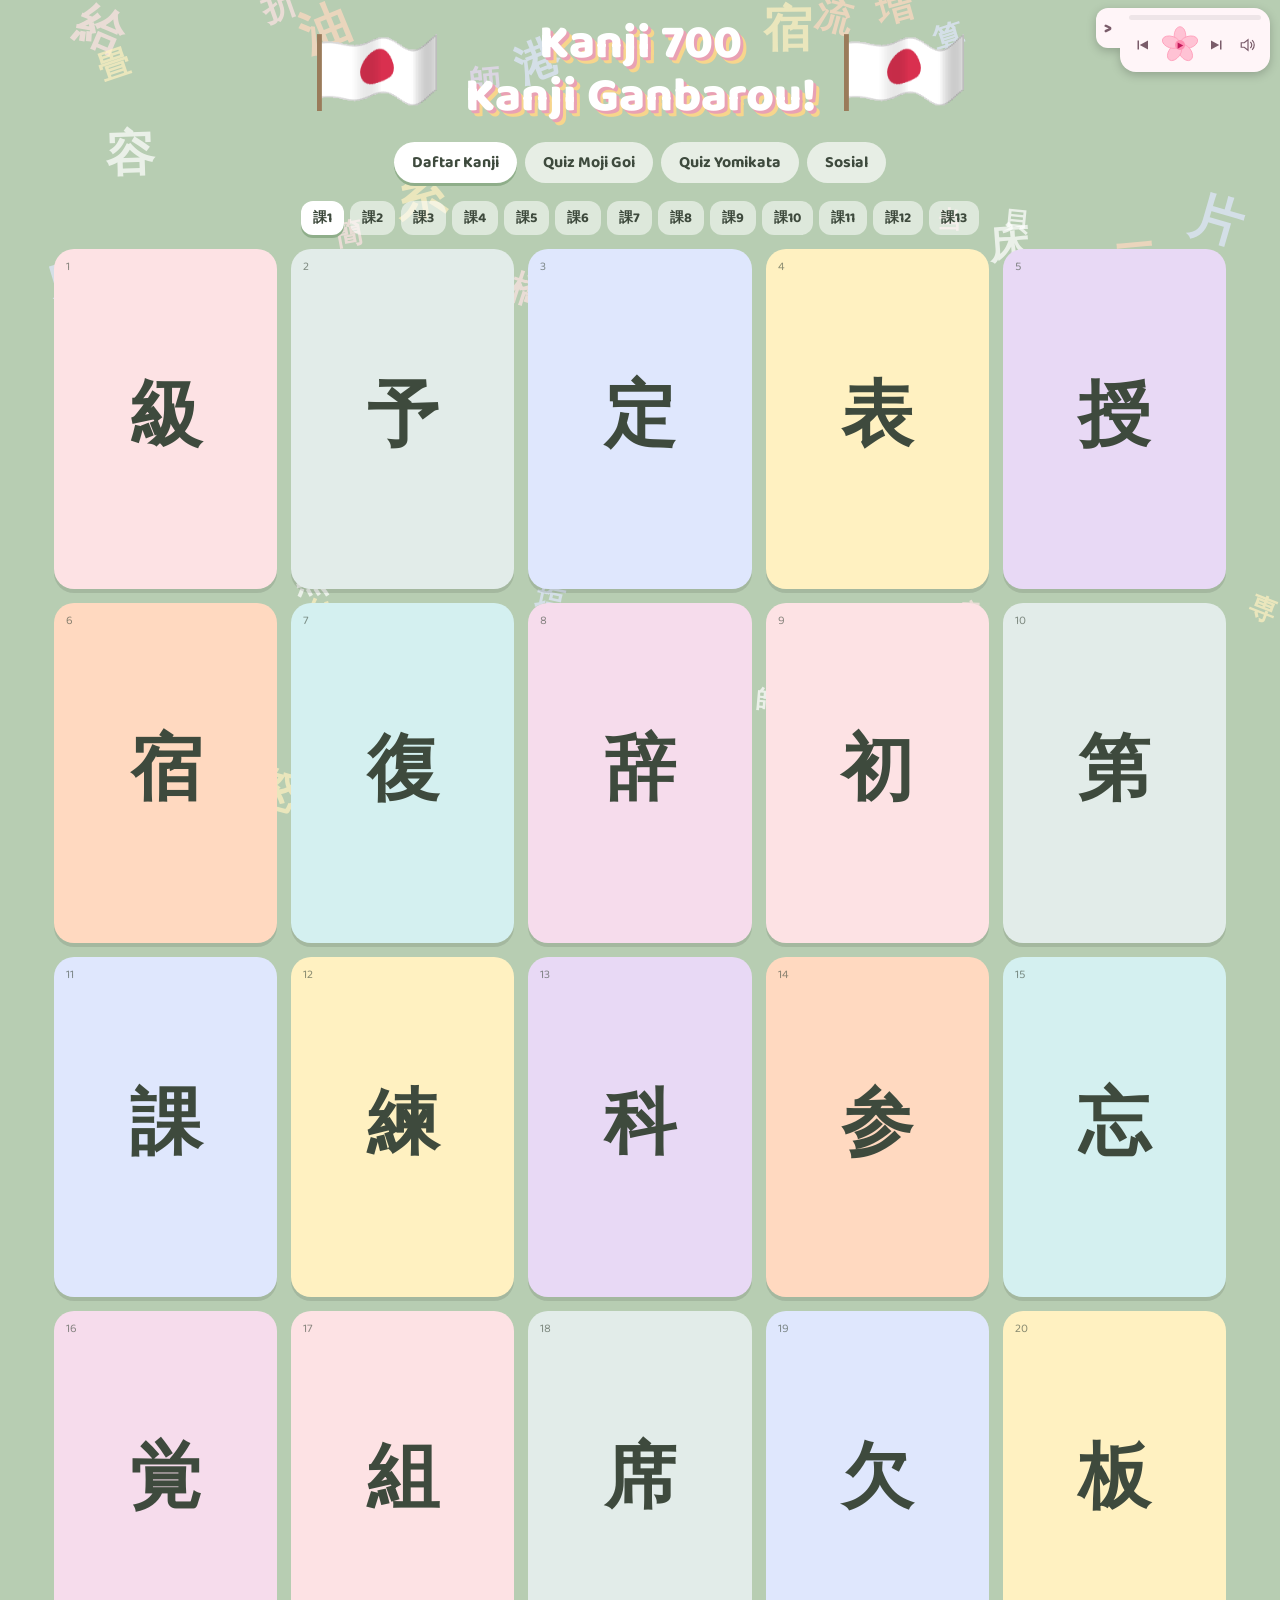
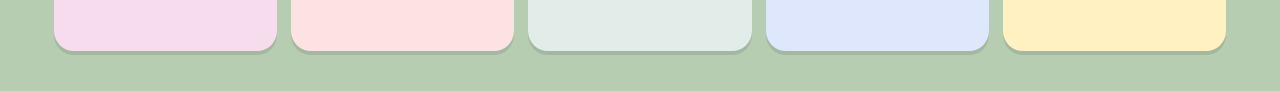
==== commit 38305abc: "Add files via upload" ====
--- a/index.html
+++ b/index.html
@@ -77,7 +77,7 @@
 <nav><button data-t="k" class="on">Daftar Kanji</button><button data-t="m">Quiz Moji Goi</button><button data-t="y">Quiz Yomikata</button><button data-t="s">Sosial</button></nav>
 <main id="app"></main>
 <script>const SONGS=["songs/lagu-01.mp3", "songs/lagu-02.mp3", "songs/lagu-03.mp3", "songs/lagu-04.mp3", "songs/lagu-05.mp3", "songs/lagu-06.mp3", "songs/lagu-07.mp3", "songs/lagu-08.mp3", "songs/lagu-09.mp3", "songs/lagu-10.mp3", "songs/lagu-11.mp3"];</script>
-<script>const SOSIAL_SRC="<!doctype html>\n<html lang=\"id\"><head><meta charset=\"utf-8\">\n<meta name=\"viewport\" content=\"width=device-width, initial-scale=1, viewport-fit=cover\">\n<title>Buat Karakter Lucu<\/title>\n<link href=\"https://fonts.googleapis.com/css2?family=Pixelify+Sans:wght@400;700&family=Amiri:wght@700&display=swap\" rel=\"stylesheet\">\n<link href=\"https://fonts.googleapis.com/css2?family=Google+Sans:wght@500;700&display=swap\" rel=\"stylesheet\">\n<style>\n:root{--pg:#ffeef7;--pn:#fff4d6;--bd:#8a5a3b;--tx:#4a3326;--wd:#ecc995;--wd2:#d3a266;box-sizing:border-box;padding-top:env(safe-area-inset-top,0px);padding-bottom:env(safe-area-inset-bottom,0px)}\n@media(prefers-color-scheme:dark){:root:not([data-theme=\"light\"]){--pg:#2a2233;--pn:#4a3a2c;--bd:#c99a5e;--tx:#fbeedc;--wd:#6b5238;--wd2:#8a6a46}}\n:root[data-theme=\"dark\"]{--pg:#2a2233;--pn:#4a3a2c;--bd:#c99a5e;--tx:#fbeedc;--wd:#6b5238;--wd2:#8a6a46}\n*{box-sizing:border-box}\nbody{margin:0;min-height:100%;background:var(--pg);color:var(--tx);font-family:'Pixelify Sans',ui-monospace,monospace}\nh1{text-align:center;margin:10px 0 0;font-size:26px;letter-spacing:1px}\n#app{max-width:980px;margin:0 auto;padding:12px;display:grid;gap:14px;grid-template-columns:minmax(0,380px) 1fr}\n@media(max-width:760px){#app{grid-template-columns:1fr}}\n.stage{position:relative;border:4px solid var(--bd);border-radius:14px;overflow:hidden;height:clamp(330px,52vh,440px);transition:background .4s}\n.ground{position:absolute;left:0;right:0;bottom:0;height:46px;border-top:4px solid #0002}\n.sh{position:absolute;left:50%;bottom:42px;width:110px;height:16px;border-radius:50%;background:#0002;transform:translateX(-50%)}\n.cv{position:absolute;left:50%;bottom:48px;height:74%;aspect-ratio:7/9;transform:translateX(-50%);image-rendering:pixelated;cursor:pointer}\n.dec span{position:absolute;opacity:.75;animation:fl 5s ease-in-out infinite;font-family:sans-serif;font-variant-emoji:text}\n@keyframes fl{50%{transform:translateY(-14px) rotate(12deg)}}\n.bub{position:absolute;right:14%;top:10%;background:#fff;color:#3b2a3a;border:3px solid #3b2a3a;border-radius:10px;padding:4px 10px;font-weight:700;transform:scale(0);transition:transform .12s}\n.bub.on{transform:scale(1) rotate(-6deg)}\n.bgn{position:absolute;top:8px;left:8px;right:8px;display:flex;justify-content:space-between;align-items:center;gap:6px}\n.rot{position:absolute;bottom:6px;width:46px;height:34px;border-radius:12px;border:3px solid var(--bd);background:var(--wd);color:var(--tx);cursor:pointer;padding:0;display:grid;place-items:center;z-index:3}\n.rot.rl{left:calc(50% - 54px)}.rot.rr{left:calc(50% + 8px)}\n.rot:active{transform:scale(.93)}\n.rot svg{width:18px;height:18px}\n.bgn button{font:inherit;width:34px;height:34px;border-radius:8px;border:3px solid var(--bd);background:var(--wd);color:var(--tx);cursor:pointer;font-weight:700}\n.panel{border:4px solid var(--bd);border-radius:14px;background:var(--pn);padding:10px;display:flex;flex-direction:column;gap:10px;min-width:0}\n.tabs{display:flex;gap:6px;flex-wrap:wrap}\n.tab{font:inherit;border:3px solid var(--bd);background:var(--wd);color:var(--tx);border-radius:8px;padding:6px 10px;cursor:pointer}\n.tab.on{background:var(--wd2);box-shadow:inset 0 -4px #0002;font-weight:700}\n.grid{display:grid;grid-template-columns:repeat(auto-fill,minmax(80px,1fr));gap:8px;max-height:270px;overflow:auto;padding:2px}\n.opt{border:3px solid var(--bd);background:#fff8;border-radius:10px;padding:4px;cursor:pointer;font:inherit;font-size:12px;color:var(--tx);display:flex;flex-direction:column;align-items:center;gap:2px}\n.opt canvas{width:64px;height:64px;image-rendering:pixelated}\n.opt.on{background:#ffd3e6;outline:3px solid #ff7aa8;color:#4a3326}\n.cols{display:flex;gap:8px;flex-wrap:wrap}\n.sw{width:30px;height:30px;border-radius:8px;border:3px solid var(--bd);cursor:pointer;padding:0}\n.sw.on{outline:3px solid #ff7aa8;outline-offset:1px}\n.note{font-size:12px;opacity:.8;margin:0}\n.acts{display:flex;gap:10px;align-items:center;margin-top:auto;padding-top:6px}\n.dice{width:58px;height:58px;border:4px solid var(--bd);background:#cfe9ff;border-radius:14px;color:#7a6af5;cursor:pointer;padding:6px}\n.dice.spin svg{animation:sp .5s}\n@keyframes sp{to{transform:rotate(360deg) scale(1.2)}}\n.btn{font:inherit;font-weight:700;font-size:16px;border:4px solid var(--bd);border-radius:12px;padding:12px 18px;cursor:pointer;color:#3b2a3a}\n.reset{background:#ffb3bf}.next{background:#9be3b0;margin-left:auto}\n.btn:active,.dice:active{transform:translateY(2px)}\n.md{position:fixed;inset:0;background:#0007;display:grid;place-items:center;z-index:9;padding:16px}\n.md[hidden]{display:none}\n.card{max-height:calc(100vh - 32px);overflow:auto;background:var(--pn);border:4px solid var(--bd);border-radius:16px;padding:16px;max-width:340px;width:100%;text-align:center;display:flex;flex-direction:column;gap:10px;align-items:center}\n.card canvas{height:150px;aspect-ratio:7/9;image-rendering:pixelated}\n.card input{font:inherit;width:100%;padding:8px;border:3px solid var(--bd);border-radius:8px;text-align:center;background:#fff;color:#3b2a3a}\n.card p{margin:0;font-size:13px}\n\n.card{max-height:94vh;overflow:auto}\n#gm{position:fixed;inset:0;z-index:20;background:#1d1a24;font-family:'Pixelify Sans',sans-serif;touch-action:none}\n#gm[hidden],#emp[hidden]{display:none}\n#gc{width:100%;height:100%;display:block;touch-action:none}\n#hb{position:absolute;left:10px;top:calc(10px + env(safe-area-inset-top,0px));width:auto;height:30px;padding:0 10px;font-weight:700;font-size:12px;line-height:1;font-family:inherit;white-space:nowrap}\n#hist{position:absolute;left:10px;top:calc(46px + env(safe-area-inset-top,0px));width:min(270px,48vw);max-height:34vh;overflow:auto;background:#000a;color:#fff;border-radius:10px;padding:6px 8px;font-size:13px;line-height:1.35}\n#hist b{color:#ffd3e6}\n#gt{position:absolute;right:10px;top:calc(10px + env(safe-area-inset-top,0px));display:flex;gap:6px}\n.gb{width:36px;height:36px;border-radius:10px;border:3px solid var(--bd);background:var(--wd);color:var(--tx);font-size:16px;cursor:pointer;padding:0}\n.gb.on{background:#ffd3e6;outline:2px solid #ff7aa8}\n#cb{position:absolute;left:10px;bottom:calc(10px + env(safe-area-inset-bottom,0px));display:flex;gap:6px;width:min(380px,82vw)}\n#ci{flex:1;min-width:0;font:inherit;padding:9px 10px;border:3px solid var(--bd);border-radius:12px;background:#fffe;color:#3b2a3a}\n#cs{width:44px;height:auto}#mic{position:absolute;right:10px;top:calc(50% + 32px);width:50px;height:50px;font-size:26px;border-radius:14px;opacity:.8}#mic.on{opacity:1;background:#ff6b81;outline:2px solid #fff}\n#mb{display:grid;place-items:center}#mb svg{width:22px;height:22px;fill:none;stroke:currentColor;stroke-width:2;stroke-linejoin:round;stroke-linecap:round}\n#ml{position:absolute;right:0;top:42px;z-index:4;display:flex;flex-direction:column;gap:5px;background:#000b;padding:7px;border-radius:12px;min-width:170px}#ml[hidden]{display:none}\n#ml button{font:inherit;font-weight:700;font-size:15px;text-align:left;padding:8px 12px;border:3px solid var(--bd);border-radius:10px;background:var(--wd);color:var(--tx);cursor:pointer}\n#ml button.on{background:#ffd3e6;outline:2px solid #ff7aa8}\n#cam::after{content:attr(data-z);position:absolute;right:4px;bottom:1px;font:700 12px 'Pixelify Sans',sans-serif;color:var(--tx)}#cam{position:absolute;right:10px;top:calc(50% + 94px);width:50px;height:50px;font-size:26px;border-radius:14px;opacity:.8}#cam.on{opacity:1;background:#ffd3e6;outline:2px solid #ff7aa8}\n#em{position:absolute;right:10px;top:50%;transform:translateY(-50%);width:50px;height:50px;font-size:26px;border-radius:14px}\n#emp{position:absolute;right:68px;top:50%;transform:translateY(-50%);display:grid;grid-template-columns:repeat(2,44px);gap:6px;background:#000a;padding:8px;border-radius:12px}\n#emp .gb{width:44px;height:44px;font-size:22px}\n<\/style><\/head><body>\n<h1>Buat Karakter<\/h1>\n<div id=\"app\">\n <section class=\"stage\" id=\"stage\">\n  <div class=\"dec\" id=\"dec\"><\/div>\n    <div class=\"bub\" id=\"bub\">HAHAHA!<\/div>\n  <div class=\"ground\" id=\"gr\"><\/div><div class=\"sh\"><\/div>\n  <canvas class=\"cv\" id=\"cv\" width=\"280\" height=\"360\" title=\"Klik aku!\"><\/canvas>\n  <button class=\"rot rl\" id=\"rl\" title=\"Putar ke kiri\" aria-label=\"Putar ke kiri\"><svg viewBox=\"0 0 24 24\"><path d=\"M15 4l-8 8 8 8\" fill=\"none\" stroke=\"currentColor\" stroke-width=\"4\" stroke-linecap=\"square\"/><\/svg><\/button>\n  <button class=\"rot rr\" id=\"rr\" title=\"Putar ke kanan\" aria-label=\"Putar ke kanan\"><svg viewBox=\"0 0 24 24\"><path d=\"M9 4l8 8-8 8\" fill=\"none\" stroke=\"currentColor\" stroke-width=\"4\" stroke-linecap=\"square\"/><\/svg><\/button>\n <\/section>\n <section class=\"panel\">\n  <div class=\"tabs\" id=\"tabs\"><\/div>\n  <div class=\"grid\" id=\"opts\"><\/div>\n  <div class=\"cols\" id=\"cols\"><\/div>\n  <p class=\"note\" id=\"note\"><\/p>\n  <div class=\"acts\">\n   <button class=\"dice\" id=\"dice\" title=\"Acak karakter\"><svg viewBox=\"0 0 24 24\" width=\"100%\" height=\"100%\"><rect x=\"2\" y=\"2\" width=\"20\" height=\"20\" rx=\"5\" fill=\"#fff\" stroke=\"#c9b9ad\" stroke-width=\"1\"/><g fill=\"#e53935\"><circle cx=\"8\" cy=\"8\" r=\"1.8\"/><circle cx=\"16\" cy=\"8\" r=\"1.8\"/><circle cx=\"12\" cy=\"12\" r=\"1.8\"/><circle cx=\"8\" cy=\"16\" r=\"1.8\"/><circle cx=\"16\" cy=\"16\" r=\"1.8\"/><\/g><\/svg><\/button>\n   <button class=\"btn reset\" id=\"reset\">Reset<\/button>\n   <button class=\"btn next\" id=\"next\">Lanjut &#9654;<\/button>\n  <\/div>\n <\/section>\n<\/div>\n<div id=\"gm\" hidden><canvas id=\"gc\"><\/canvas><button class=\"gb\" id=\"hb\" title=\"Sembunyikan chat\">Sembunyikan chat<\/button><div id=\"hist\"><\/div>\n<div id=\"gt\"><button class=\"gb\" id=\"mb\" title=\"Pilih Map\" aria-label=\"Pilih Map\"><svg viewBox=\"0 0 24 24\"><path d=\"M3 6l6-2 6 2 6-2v14l-6 2-6-2-6 2z\"/><path d=\"M9 4v14M15 6v14\"/><\/svg><\/button><div id=\"ml\" hidden><\/div><button class=\"gb\" id=\"gx\" title=\"Keluar\">✖<\/button><\/div>\n<div id=\"cb\"><input id=\"ci\" maxlength=\"60\" placeholder=\"Klik untuk chat...\"><button class=\"gb\" id=\"cs\">➤<\/button><\/div>\n<button class=\"gb\" id=\"em\" title=\"Emoticon\">😊<\/button><button class=\"gb\" id=\"mic\" title=\"Voice chat (jarak dekat)\">🎤<\/button><button class=\"gb\" id=\"cam\" title=\"Kamera: Normal\" data-z=\"\">🎥<\/button><div id=\"emp\" hidden><\/div><\/div>\n<div class=\"md\" id=\"md\" hidden><div class=\"card\" id=\"card\"><\/div><\/div>\n<script src=\"https://cdn.jsdelivr.net/npm/@supabase/supabase-js@2\"><\/script>\n<script>\n// Isi dua nilai ini dari Supabase Dashboard > Project Settings > API.\n// Gunakan publishable key (atau anon key lama), JANGAN gunakan service_role/secret key.\n// Harus URL dasar proyek, tanpa /rest/v1 atau /realtime/v1.\nconst SUPABASE_URL = 'https://ridlgahoavhguwgyrkip.supabase.co';\nconst SUPABASE_KEY = 'sb_publishable_6FdItz1UEkNqvjlscuGk9g_jBb6ada_'; const TURN_URL = '', TURN_USER = '', TURN_PASS = ''; const XIR_CH = 'channel918d7f54', XIR_ID = 'Kendorize', XIR_SEC = '8fd99724-c482-11f1-9163-4a5f0e7f2f76';\nconst $=s=>document.querySelector(s);\nconst SKIN=['#ffe0c7','#f7cba5','#e9ad82','#c98a5f','#9a6240','#6e4430'];\nconst HAIRC=['#2b2230','#5b3a29','#8a5a3b','#c98f55','#f0d28a','#e8e8ef','#ef7d6b','#f48fb1','#7fb7ee','#b39ddb','#111111','#3b2417','#7b1e1e','#d4381f','#ff9f1c','#2e7d6b','#3a5fcd','#8e44ad','#7ee0c3','#9a9aa6'];\nconst CLR=['#ff9eb5','#ffb88a','#ffe27a','#a8e6a1','#8fd3f4','#a99bf5','#f5f5f5','#4a4a5a','#c7845a','#e45b5b','#e63946','#ff7f50','#f9c74f','#2a9d8f','#1d4e89','#6a4c93','#e56fa6','#8bc34a','#795548','#111111','#9e9e9e','#7b1e1e','#00bcd4','#f4e9d1'];\nconst BOTC=['#6b8fc7','#34425f','#8d7b5a','#4a4a5a','#f4f0e8','#e07a9a','#7aa889','#b57a5a','#1b2a49','#111111','#7b1e1e','#2a7f62','#c9a66b','#9e9e9e','#6a4c93','#e63946'];\nconst SHC=['#f5f5f5','#3b3b48','#8a5a3b','#e45b5b','#6b8fc7','#f4b6c2','#f0d28a','#7fbf9a'];\nconst MI=(x,y,w,h,s)=>{const a=[x,y,w,h],b=[24-x-w,y,w,h];if(s!==undefined){a.push(s);b.push(s)}return[a,b]};\nconst C=[[6,2,12,3],[5,3,1,6],[18,3,1,6]];\n// [nama, di belakang kepala, di depan kepala, ikat/aksen]. 0-4 = cowok, 5-9 = cewek\nconst HR=[\n['Wolfcut',[[5,8,14,9],[6,17,3,1],[11,17,3,1],[15,17,3,1]],[...C,[7,1,3,1],[12,1,4,1],[9,0,3,1],...MI(6,5,5,2),[11,5,2,1],...MI(5,6,2,8),...MI(4,11,2,3),[8,5,1,3,-.25],[15,5,1,3,-.25]]],\n['Buzzcut',[],[[7,2,10,1],[6,3,12,2],...MI(6,5,1,3),[7,3,10,1,.2]]],\n['Comma Hair',[],[...C,[8,1,8,1],[6,5,3,2],[9,5,7,2],[16,5,2,2],[9,7,3,1],[10,8,1,1],[13,7,2,1,-.25]]],\n['Messy Hair',[[5,6,14,7]],[...C,[6,0,2,2],[9,-1,2,3],[12,0,3,2],[16,0,2,2],[4,3,2,2],[19,4,1,2],[6,5,3,3],[10,5,2,2],[13,5,2,1],[15,5,3,3],[4,6,2,4],[18,6,2,4],[8,1,2,1,.3]]],\n['Curtain Hair',[[5,6,14,7]],[...C,...MI(6,5,4,2),...MI(6,7,2,5),...MI(5,10,2,3),[11,3,2,4,-.35]]],\n['Curtain Bangs',[[4,3,16,16]],[...C,...MI(6,5,4,2),...MI(6,7,2,3),...MI(4,5,3,11),[11,3,2,3,-.3]]],\n['Long Layers',[[4,3,16,14],[3,12,3,6],[18,12,3,6],[5,17,4,3],[15,17,4,3]],[...C,[6,5,6,2],[12,5,6,1],[7,7,3,1],...MI(4,5,2,12),[10,2,3,1,.3]]],\n['Bob Cut',[[4,3,16,12]],[...C,[6,5,12,2],...MI(4,5,3,10)]],\n['Shaggy Cut',[[4,4,16,13],[3,13,2,3],[19,13,2,3],[7,17,3,2],[14,17,3,2]],[...C,[7,1,3,1],[13,1,3,1],[6,5,3,3],[9,5,2,2],[12,5,2,3],[15,5,3,2],[17,7,2,2],...MI(4,6,2,8),...MI(3,10,2,3)]],\n['Ponytail',[[17,3,3,3],[19,6,3,12],[18,17,3,3]],[...C,...MI(6,5,5,2),[11,5,2,1],[8,1,6,1,.3]],[[17,3,2,2]]]];\nconst N={hair:HR.map(h=>h[0]),\ntop:['Kaos Polos','Kaos Polos','Hoodie','Bomber Jacket','Flannel','Knit Sweater','Seragam','Varsity Jacket','Dress','Crop Top'],\nbot:['Celana Pendek','Jogger','Cargo','Sarung Sholat','Overall','Legging','Mini Skirt','Rok Panjang','Rok Plisa','Rok A-Line'],\nshoe:['Sneakers','Boots','Formal','Sandal','High Top','Loafer','Wellington','Slip On'],\nacc:['Tanpa','Topi','Kacamata','Kacamata Hitam','Headphone','Bando','Masker','Syal','Sayap','Kuping Kucing']};\nconst BG=[['Permen Pink','#ffd3e6','#fff0f6','\\u2665','#ff9cc2','#f6b8d0'],['Langit Biru','#c7e6ff','#effaff','\\u2601','#ffffff','#a8d8a0'],['Mint Segar','#c9f2dc','#f1fff7','\\u273F','#8fdcb0','#b8e6a8'],['Lavender','#e1d4ff','#f6f0ff','\\u2605','#b9a3f5','#cdbff0'],['Peach Sunset','#ffd9b8','#ffe8f0','\\u25CF','#ffb38a','#f6c6a0'],['Lemon Pop','#fff1a8','#fffbe3','\\u266A','#f5d24a','#f2e08a'],['Bubble Tea','#f1dccb','#fff3e8','\\u25CB','#c99a7a','#e4c6a8'],['Malam Pastel','#bfc8ff','#e8d6ff','\\u2726','#fff4a8','#a9b4f0']];\n\nconst lo=document.createElement('canvas');lo.width=28;lo.height=36;\nconst L=lo.getContext('2d',{willReadFrequently:true});\nfunction mix(h,a){const n=parseInt(h.slice(1),16),f=c=>Math.round(a>0?c+(255-c)*a:c*(1+a));\n return '#'+[n>>16,(n>>8)&255,n&255].map(f).map(v=>v.toString(16).padStart(2,'0')).join('')}\n\nconst R=(col,x,y,w,h)=>{L.fillStyle=col;L.fillRect(x,y,w,h)};\nconst S=(col,x,y,w,h)=>{R(col,x,y,w,h);R(col,24-x-w,y,w,h)};\nconst hp=(hc,r)=>R(r.length>4?mix(hc,r[4]):hc,r[0],r[1],r[2],r[3]);\n// sarung sholat bermotif kotak-kotak (plaid)\nconst sarung=(W,x,y,w,h)=>{const dk=mix(W,-.32),lt=mix(W,.4),dd=mix(W,-.55);R(W,x,y,w,h);\n for(let j=1;j<h;j++)for(let i=0;i<w;i++){const a=(i-1)%4==0,b=(j-1)%3==0;if(a&&b)R(dd,x+i,y+j,1,1);else if(a)R(dk,x+i,y+j,1,1);else if(b)R(lt,x+i,y+j,1,1)}\n R(mix(W,-.5),x,y,w,1);R(mix(W,-.3),x,y+h-1,w,1)};\nconst mr=document.createElement('canvas');mr.width=28;mr.height=36;const MR=mr.getContext('2d');\n\n// Rambut tampak belakang: [rambut, ikat]\nconst BKH=[\n[[[7,2,10,12],[6,3,12,10],[4,8,16,9],[5,17,3,1],[10,17,4,1],[16,17,3,1],[8,9,1,6,-.25],[11,6,1,9,-.25],[15,9,1,6,-.25]],[]],\n[[[7,2,10,3],[6,3,12,7],[7,10,10,2,.3]],[]],\n[[[7,2,10,11],[6,3,12,8],[6,11,12,1,.3],[11,4,2,1,-.25],[10,5,1,2,-.25]],[]],\n[[[7,1,10,12],[6,3,12,9],[5,1,2,2],[8,-1,2,3],[12,-1,3,2],[16,0,3,2],[9,5,1,6,-.25],[13,4,1,7,-.25],[16,6,1,4,-.25],[6,12,12,2]],[]],\n[[[7,2,10,11],[6,3,12,9],[5,6,14,7],[12,3,1,10,-.25]],[]],\n[[[7,2,10,12],[6,3,12,10],[4,4,16,15],[9,8,1,10,-.2],[14,8,1,10,-.2],[12,4,1,12,-.2]],[]],\n[[[7,2,10,12],[6,3,12,10],[4,3,16,14],[3,12,18,7],[4,19,6,2],[14,19,6,2],[10,18,4,2],[8,10,1,9,-.2],[12,8,1,11,-.2],[16,10,1,9,-.2]],[]],\n[[[7,2,10,12],[6,3,12,10],[4,4,16,9],[5,12,14,3],[7,15,10,1,-.2]],[]],\n[[[7,2,10,12],[6,3,12,10],[4,4,16,13],[3,11,18,5],[5,16,3,2],[10,17,4,2],[16,16,3,2],[7,1,3,1],[13,1,3,1],[8,8,1,7,-.22],[12,6,1,10,-.22],[15,9,1,7,-.22]],[]],\n[[[7,2,10,11],[6,3,12,8],[10,0,4,3],[10,3,4,2],[9,5,6,6],[10,11,4,7],[11,18,2,2],[12,6,1,11,-.25]],[[9,3,6,1]]]];\n\n// Rambut tampak samping (menghadap kanan): [belakang, depan, ikat, tutup telinga]\nconst SB=[[6,2,12,3],[5,3,7,9]];\nconst SD=[\n[[[4,6,8,11],[3,12,3,3],[4,16,3,2]],SB.concat([[7,0,3,2],[11,0,4,2],[12,5,5,2],[13,7,3,1],[8,5,1,6,-.25],[10,4,1,5,-.25],[4,9,3,6]]),[],true],\n[[],[[6,2,12,3],[5,3,6,6],[12,5,5,1],[6,3,10,1,.2]],[],false],\n[[],SB.concat([[8,1,8,1],[12,5,5,2],[14,7,2,1],[15,8,1,1]]),[],false],\n[[[4,5,3,6]],SB.concat([[5,1,2,2],[8,-1,2,3],[11,0,2,2],[14,-1,2,3],[16,1,2,2],[12,5,5,2],[15,7,2,1],[3,8,2,3],[7,4,1,6,-.25]]),[],false],\n[[[4,5,8,9]],SB.concat([[12,5,5,2],[9,5,4,7],[11,7,2,4,-.25]]),[],true],\n[[[3,4,9,16]],SB.concat([[11,5,5,2],[10,7,3,4],[9,5,1,10,-.2]]),[],true],\n[[[3,4,9,17],[2,14,3,5]],SB.concat([[12,5,5,2],[13,7,3,1],[8,6,1,12,-.2]]),[],false],\n[[[4,4,8,11]],SB.concat([[12,5,6,2],[10,9,2,5]]),[],true],\n[[[3,5,9,12],[2,15,3,3],[5,17,3,2]],SB.concat([[7,0,2,2],[11,0,3,2],[14,1,2,1],[12,5,5,2],[14,7,2,1],[16,7,1,2]]),[],true],\n[[[1,1,5,4],[0,4,4,11],[1,14,3,3]],SB.concat([[12,5,5,2],[13,7,2,1]]),[[5,2,2,3]],false]];\n\n// ===== Gaya rambut modern (mengganti indeks 1,2,3,8,9) =====\nconst MH=(i,nm,bk,fr,tie,bkh,sd)=>{HR[i]=[nm,bk,fr,tie];BKH[i]=bkh;SD[i]=sd};\nMH(1,'Two-Block',[],[...C,[7,1,10,1],[8,0,8,1],[7,5,10,2],[7,7,2,1],[15,7,2,1],[11,5,1,2,-.25],[9,5,1,1,-.25],[14,5,1,1,-.25]],[],\n [[[7,1,10,3],[6,2,12,9],[8,0,8,1],[7,11,10,1,.3]],[]],\n [[],SB.concat([[7,1,10,1],[8,0,8,1],[12,5,7,2],[11,7,1,1]]),[],false]);\nMH(2,'Textured Crop',[],[...C,[8,0,2,1],[11,0,3,1],[7,1,10,1],[7,5,2,2],[9,5,2,1],[11,5,3,2],[14,5,3,1],[16,5,2,2],[10,7,1,1],[13,7,1,1],[8,5,1,1,-.25],[15,5,1,1,.3]],[],\n [[[7,1,10,3],[6,2,12,8],[8,0,2,1],[11,0,3,1],[6,10,12,1,.3],[10,4,1,2,-.25],[14,3,1,3,-.25]],[]],\n [[],SB.concat([[8,0,2,1],[11,0,3,1],[7,1,9,1],[12,5,2,2],[14,5,3,1],[16,5,2,2],[13,7,1,1],[8,5,1,5,-.25]]),[],false]);\nMH(3,'Slick Back',[],[[6,2,12,3],[5,3,1,4],[18,3,1,4],[7,1,10,1],[8,0,8,1],[9,-1,6,1],[9,1,1,3,.3],[12,0,1,4,.3],[15,1,1,3,.3],[7,5,2,1,-.3],[15,5,2,1,-.3]],[],\n [[[7,1,10,3],[6,2,12,9],[8,0,8,1],[9,-1,6,1],[9,3,1,7,.25],[12,2,1,8,.25],[15,3,1,7,.25],[7,11,10,1,-.25]],[]],\n [[],SB.concat([[8,0,8,1],[9,-1,6,1],[7,1,9,1],[12,5,5,1],[8,2,1,4,.3],[10,1,1,4,.3],[12,1,1,3,.3]]),[],false]);\nMH(8,'Hime Cut',[[4,3,16,17],[3,14,2,5],[19,14,2,5]],[...C,[6,5,12,2],...MI(4,7,2,7),[9,5,1,2,-.2],[14,5,1,2,-.2]],[],\n [[[7,2,10,11],[6,3,12,10],[4,4,16,16],[3,14,2,5],[19,14,2,5],[8,8,1,10,-.2],[12,6,1,13,-.2],[15,8,1,10,-.2]],[]],\n [[[3,4,9,16],[2,13,3,5]],SB.concat([[12,5,6,2],[10,7,3,6],[9,5,1,10,-.2]]),[],true]);\nMH(9,'Twin Buns',[],[...MI(3,0,4,4),...MI(4,1,1,1,.3),...C,[6,5,12,1],[7,6,3,1],[14,6,3,1],[11,5,1,2,-.25]],[[5,3,2,1],[17,3,2,1]],\n [[[7,2,10,11],[6,3,12,8],[3,0,4,4],[17,0,4,4],[4,1,1,1,.3],[19,1,1,1,.3],[7,11,10,1,-.2]],[[5,3,2,1],[17,3,2,1]]],\n [[],SB.concat([[4,0,5,4],[5,1,1,1,.3],[12,5,6,1],[8,6,3,1]]),[[5,3,3,1]],false]);\nMH(10,'Ivy League',[],[...C,[7,1,10,1],[7,5,5,2],[12,5,5,1],[10,2,1,3,-.3],[14,3,3,1,.25]],[],\n [[[7,1,10,3],[6,2,12,8],[6,10,12,1,.3],[10,2,1,3,-.3]],[]],\n [[],SB.concat([[7,1,9,1],[12,5,6,2],[11,3,1,2,-.3],[8,10,3,1,.3]]),[],false]);\nMH(11,'Buzzcut',[],[[7,2,10,1],[6,3,12,2],...MI(6,5,1,3),[7,3,10,1,.2]],[],\n [[[7,2,10,3],[6,3,12,7],[7,10,10,2,.3]],[]],\n [[],[[6,2,12,3],[5,3,6,6],[12,5,5,1],[6,3,10,1,.2]],[],false]);\nMH(12,'Messy Hair',[[5,6,14,7]],[...C,[6,0,2,2],[9,-1,2,3],[12,0,3,2],[16,0,2,2],[4,3,2,2],[19,4,1,2],[6,5,3,3],[10,5,2,2],[13,5,2,1],[15,5,3,3],[4,6,2,4],[18,6,2,4],[8,1,2,1,.3]],[],\n [[[7,1,10,12],[6,3,12,9],[5,1,2,2],[8,-1,2,3],[12,-1,3,2],[16,0,3,2],[9,5,1,6,-.25],[13,4,1,7,-.25],[16,6,1,4,-.25],[6,12,12,2]],[]],\n [[[4,5,3,6]],SB.concat([[5,1,2,2],[8,-1,2,3],[11,0,2,2],[14,-1,2,3],[16,1,2,2],[12,5,5,2],[15,7,2,1],[3,8,2,3],[7,4,1,6,-.25]]),[],false]);\nMH(13,'Pixie Cut',[],[...C,[7,1,10,1],[8,0,6,1],[6,5,8,2],[14,5,3,1],[6,7,2,2],[17,6,1,3],[11,5,1,2,-.25]],[],\n [[[7,1,10,3],[6,2,12,9],[6,11,12,2],[8,0,6,1],[12,3,1,6,-.25]],[]],\n [[],SB.concat([[8,0,6,1],[7,1,9,1],[12,5,5,2],[13,7,2,1],[5,10,5,2]]),[],false]);\nMH(14,'Medium Wolf Cut',[[4,4,16,12],[3,12,2,4],[19,12,2,4],[5,15,3,2],[16,15,3,2]],[...C,[7,1,3,1],[12,1,4,1],[9,0,3,1],[6,5,5,2],[12,5,6,1],[8,7,2,1],[14,7,2,1],...MI(4,5,2,9),...MI(3,10,2,3),[8,5,1,3,-.25],[15,5,1,3,-.25]],[],\n [[[7,2,10,11],[6,3,12,10],[4,4,16,12],[3,12,3,3],[18,12,3,3],[5,15,4,2],[15,15,4,2],[8,8,1,6,-.2],[12,6,1,9,-.2],[15,8,1,6,-.2]],[]],\n [[[3,4,9,12],[2,12,3,3],[4,15,4,2]],SB.concat([[7,0,3,2],[11,0,3,2],[12,5,5,2],[14,7,2,1],[8,5,1,5,-.25],[9,11,2,2]]),[],true]);\nMH(15,'Butterfly Cut',[[4,3,16,16],[2,10,3,8],[19,10,3,8],[3,17,4,3],[17,17,4,3]],[...C,...MI(6,5,4,2),...MI(6,7,2,4),...MI(3,8,3,8),...MI(2,12,2,5),[10,2,3,1,.3],[11,3,2,3,-.3]],[],\n [[[7,2,10,12],[6,3,12,10],[4,4,16,14],[2,10,3,8],[19,10,3,8],[3,17,5,3],[16,17,5,3],[9,8,1,9,-.2],[14,8,1,9,-.2],[12,4,1,12,-.2]],[]],\n [[[3,4,9,14],[1,10,4,7],[3,17,4,2]],SB.concat([[11,5,5,2],[10,7,3,5],[9,5,1,9,-.2],[13,7,2,1]]),[],true]);\nMH(16,'Hijab',[],[[6,0,12,1],[5,1,14,5],[7,5,10,1,-.22],[5,6,2,9],[17,6,2,9],[7,6,1,8,-.22],[16,6,1,8,-.22],[5,15,14,5],[4,17,16,3],[5,14,14,1,-.22],[4,20,16,1,-.22],[8,2,3,1,.35],[9,16,2,1,.35],[12,17,1,3,-.22]],[],\n [[[5,0,14,16],[5,14,14,2,-.22],[4,16,16,5],[4,20,16,1,-.22],[9,3,2,5,.35],[11,9,1,6,-.22]],[]],\n [[],[[5,0,13,6],[4,2,9,13],[4,14,9,1,-.22],[4,15,11,6],[4,20,11,1,-.22],[13,2,5,4],[12,5,6,1,-.22],[8,1,3,1,.35],[11,8,1,6,-.22]],[],true]);\nHR[0][0]='Wolf Cut';HR[4][0]='Curtain Hair';HR[7][0]='French Bob';\nN.hair=HR.map(h=>h[0]);\nObject.assign(N,{\n top:['Kaos Polos','Kaos Polos','Hoodie','Bomber Jacket','Flannel','Knit Sweater','Kemeja Sekolah','Varsity Jacket','Dress','Crop Top','Denim Jacket','Cardigan','Ruffle Blouse'],\n bot:['Bermuda','Jogger','Cargo','Sarung Sholat','Overall','Legging','Mini Skirt','Rok Panjang','Rok Plisa','Rok A-Line','Chino','Wide Leg'],\n shoe:['Chunky Sneakers','Boots','Pantofel','Sandal','High Top','Loafer','Rain Boots','Slip On','Mary Jane','Platform'],\n acc:['Tanpa','Topi','Kacamata','Kacamata Hitam','Headphone','Pita','Masker','Syal','Sayap','Kuping Kucing','Peci','Jepit Rambut','Helm Bogo']});\n// Katalog per gender (angka = indeks gambar)\nconst CAT={m:{hair:[0,1,2,3,4,10,11,12],top:[1,2,3,10,4,7],bot:[2,3,1,0,4,10],shoe:[0,4,1,5,3,2],acc:[0,1,3,4,6,7,9,10,12]},\n f:{hair:[5,6,7,8,9,13,14,15,16],top:[9,5,8,11,12,6],bot:[6,8,9,7,5,11],shoe:[8,9,1,3,6,5],acc:[0,5,9,2,8,4,11,12]}};\n\nfunction outline(){\n const im=L.getImageData(0,0,28,36),d=im.data,a=new Uint8Array(1008);\n for(let i=0;i<1008;i++)a[i]=d[i*4+3]>0?1:0;\n for(let y=0;y<36;y++)for(let x=0;x<28;x++){const i=y*28+x;\n  if(!a[i]&&((x>0&&a[i-1])||(x<27&&a[i+1])||(y>0&&a[i-28])||(y<35&&a[i+28]))){d[i*4]=59;d[i*4+1]=42;d[i*4+2]=58;d[i*4+3]=255}}\n L.putImageData(im,0,0)}\n\n// vw: 0 = depan, 1 = kanan, 2 = belakang, 3 = kiri\nfunction draw(c,st,vw){vw|=0;L.clearRect(0,0,28,36);L.save();L.translate(2,3);\n if(vw==1||vw==3)drawSide(c,st);else drawFB(c,st,vw==2);\n L.restore();outline();\n if(vw==3){MR.clearRect(0,0,28,36);MR.save();MR.translate(28,0);MR.scale(-1,1);MR.drawImage(lo,0,0);MR.restore();L.clearRect(0,0,28,36);L.drawImage(mr,0,0)}}\n\n// ===== Tampak depan & belakang =====\nfunction drawFB(c,st,BK){\n const dy=st.dy,sk=SKIN[c.skin],hc=HAIRC[c.hc],H=HR[c.hair],tc=CLR[c.tc],bc=BOTC[c.bc],sc=SHC[c.sc],ac=CLR[c.ac],F=c.g=='f',D='#2a2230';\n // belakang\n L.save();L.translate(0,dy);\n if(!BK){\n  H[1].forEach(r=>hp(hc,r));\n  if(c.acc==8){const w=mix(ac,.45);S(w,1,9,5,4);S(w,0,7,3,3);S(w,2,13,4,3)}}\n L.restore();\n // badan menyatu: kaki, torso, lengan\n S(sk,9,23,3,6);\n const Y=15+dy,tn=8-dy;\n R(sk,8,Y,8,tn);S(sk,6,16+dy,2,7-dy);\n // baju\n const SL=h=>S(tc,6,16+dy,2,h),dk=mix(tc,-.22),lt=mix(tc,.4),Tb=()=>R(tc,8,Y,8,tn);\n switch(c.top){\n case 0:Tb();SL(3);if(!BK)R(sk,10,Y,4,1);break;\n case 1:Tb();SL(3);if(!BK)R(sk,10,Y,4,1);break;\n case 2:Tb();SL(5);R(dk,7,Y,10,BK?3:2);if(!BK){R('#fff',11,Y+2,1,3);R('#fff',12,Y+2,1,2);R(dk,10,Y+5,4,2)}S(dk,6,21,2,1);break;\n case 3:Tb();R(dk,8,Y+tn-1,8,1);S(lt,6,17+dy,2,1);\n  if(BK){R(dk,12,Y+1,1,tn-2);R(dk,8,Y,8,1)}else{R('#f4f0e8',11,Y,2,tn-1);R(dk,10,Y,1,tn-1);R(dk,13,Y,1,tn-1);R(dk,8,Y,3,1);R(dk,13,Y,3,1)}\n  SL(5);S(lt,6,17+dy,2,1);S(dk,6,21,2,1);break;\n case 4:Tb();SL(4);R(dk,8,Y+3,8,1);R(dk,8,Y+6,8,1);S(lt,9,Y+2,1,tn-2);S(dk,6,18+dy,2,1);\n  if(BK)R(lt,8,Y,8,1);else{R(dk,11,Y+1,2,tn-1);S(lt,9,Y,2,2)}break;\n case 5:Tb();SL(5);R(dk,8,22,8,1);S(dk,6,21,2,1);R(dk,9,Y,6,1);R(lt,8,Y+3,8,1);break;\n case 6:R('#f6f3ee',8,Y,8,tn);S('#f6f3ee',6,16+dy,2,4);S(tc,6,19+dy,2,1);R(tc,8,Y,8,2);\n  if(BK){R(tc,8,Y+2,8,2);R(mix(tc,.4),8,Y+3,8,1)}else{R(tc,10,Y+2,4,1);R(tc,11,Y+3,2,1);R('#e86a7a',11,Y+3,2,2)}break;\n case 7:Tb();S('#f6f3ee',6,16+dy,2,5);S(tc,6,20+dy,2,1);R(dk,8,Y+tn-1,8,1);R(dk,9,Y,6,1);\n  if(BK){R('#fff',10,Y+2,1,2);R('#fff',13,Y+2,1,2);R('#fff',11,Y+4,2,1)}\n  else{R(dk,11,Y+1,1,tn-2);R('#fff',9,Y+2,2,2);R(tc,9,Y+3,1,1)}break;\n case 8:Tb();SL(2);if(!BK)R(sk,10,Y,4,1);R(tc,7,22,10,5);R(dk,8,21,8,1);R(lt,7,26,10,1);if(BK)R(dk,10,20,4,2);break;\n case 9:R(tc,8,Y,8,4);SL(2);R(lt,8,Y+3,8,1);if(!BK)R(sk,10,Y,4,1);break;\n case 10:Tb();SL(5);S(dk,6,21,2,1);if(BK)R(dk,8,Y,8,1);else{R(dk,11,Y,2,tn);S(lt,9,Y+3,2,2);R(dk,8,Y,3,1);R(dk,13,Y,3,1)}break;\n case 11:Tb();SL(5);S(dk,6,21,2,1);if(BK)R(dk,8,Y+tn-1,8,1);else{R('#f6f3ee',11,Y,2,tn);S(dk,10,Y+1,1,tn-1);R(dk,11,Y+tn-1,2,1)}break;\n case 12:Tb();SL(2);R(lt,8,Y,8,1);R(lt,7,Y+tn-1,10,1);if(!BK){R(dk,11,Y+1,2,2);S(dk,10,Y+1,1,1)}break}\n // sepatu\n switch(c.shoe){\n  case 0:S(sc,7,29,5,2);S('#fff',7,31,5,1);S(mix(sc,.5),7,30,2,1);break;\n  case 1:S(sc,8,26,4,3);S(sc,7,29,5,2);S('#3a2a28',7,31,5,1);S(mix(sc,.3),8,26,4,1);break;\n  case 2:S(mix(sc,-.3),7,29,5,2);S('#222',7,31,5,1);S('#fff',8,29,1,1);break;\n  case 3:S(sk,7,29,5,2);S(sc,7,31,5,1);S(sc,9,29,3,1);S(sc,8,30,1,1);break;\n  case 4:S(sc,8,27,4,2);S(sc,7,29,5,2);S('#fff',7,31,5,1);S('#fff',9,28,1,1);break;\n  case 5:S(mix(sc,-.2),7,29,5,2);S('#2a2020',7,31,5,1);S('#ffd54f',9,29,1,1);break;\n  case 6:S(sc,8,24,4,5);S(sc,7,29,5,2);S(mix(sc,-.4),7,31,5,1);S(mix(sc,.4),8,24,1,4);break;\n  case 7:S(mix(sc,.2),7,29,5,2);S('#fff',7,31,5,1);S(mix(sc,-.2),8,30,4,1);break;\n  case 8:S(sc,7,29,5,2);S('#222',7,31,5,1);S(mix(sc,.5),7,29,5,1);S(mix(sc,.5),8,28,1,1);break;\n  case 9:S(sc,7,28,5,2);S('#fff',7,30,5,2);S(mix(sc,.4),8,28,2,1)}\n // bawahan\n if(c.top!=8){const W=bc,d2=mix(bc,-.25),l2=mix(bc,.3),P=()=>{R(W,8,22,8,2);S(W,8,24,4,5)};\n switch(c.bot){\n  case 0:R(W,8,22,8,2);S(W,8,24,4,2);break;\n  case 1:P();S(d2,8,28,4,1);if(!BK){R(mix(bc,.5),11,22,1,2);R(mix(bc,.5),12,22,1,2)}break;\n  case 2:P();S(d2,9,26,2,2);break;\n  case 3:sarung(W,7,22,10,6);break;\n  case 4:P();if(BK){R(W,9,20,6,2);S(W,9,15+dy,1,6-dy);S('#ffe27a',9,20,1,1)}else{R(W,9,17+dy,6,5-dy);R(d2,11,19+dy,2,2);S(W,9,15+dy,1,2);S('#ffe27a',9,17+dy,1,1)}break;\n  case 5:R(W,8,22,8,1);S(W,9,23,3,6);break;\n  case 6:R(W,8,22,8,1);R(W,7,23,10,3);break;\n  case 7:R(W,8,22,8,1);R(W,7,23,10,5);R(l2,7,27,10,1);break;\n  case 8:R(W,7,22,10,4);[9,11,12,14].forEach(x=>R(d2,x,23,1,3));R(l2,7,25,10,1);break;\n  case 9:R(W,8,22,8,1);R(W,7,23,10,2);R(W,6,25,12,2);R(l2,6,26,12,1);break;\n  case 10:P();if(BK)S(d2,9,23,2,1);else S(d2,9,23,1,2);S(d2,8,28,4,1);break;\n  case 11:R(W,7,22,10,2);S(W,7,24,5,5);S(l2,9,24,1,5);S(d2,7,28,5,1)}}\n // sayap dilihat dari belakang: menempel di punggung\n if(BK&&c.acc==8){const w=mix(ac,.45);L.save();L.translate(0,dy);S(w,2,12,6,5);S(w,0,10,3,4);S(w,1,16,5,4);L.restore()}\n // kepala\n L.save();L.translate(0,dy);\n R(sk,7,3,10,12);R(sk,6,4,12,10);\n if(BK){const B=BKH[c.hair];B[0].forEach(r=>hp(hc,r));B[1].forEach(r=>R('#ff7aa8',...r))}\n else{\n  if(st.lau){S(D,8,10,1,1);S(D,9,9,1,1);S(D,10,10,1,1)}\n  else if(st.blink)S(D,8,11,2,1);\n  else{S(D,8,9,2,3);S('#fff',8,9,1,1);if(F)S(D,7,9,1,1)}\n  S(st.lau?'#ff6f8a':'#ffa0ae',7,12,2,1);\n  if(st.lau){R('#7a2a3a',10,12,4,2);R('#fff',10,12,4,1);R('#ff8fa3',11,13,2,1)}else R('#c0566a',11,12,2,1);\n  H[2].forEach(r=>hp(hc,r));\n }\n R(mix(hc,.3),8,2,3,1);\n if(!BK&&H[3])H[3].forEach(r=>R('#ff7aa8',...r));\n switch(c.acc){\n  case 1:if(BK){R(ac,6,1,12,5);R(mix(ac,-.25),6,5,12,1);R(mix(ac,-.3),10,3,4,2);R(mix(ac,.5),11,0,2,1)}\n   else{R(ac,6,1,12,3);R(ac,5,3,14,2);R(mix(ac,-.25),5,5,14,1);R(mix(ac,.5),11,0,2,1)}break;\n  case 2:if(BK)S(ac,6,9,1,1);else{S(ac,7,8,4,1);S(ac,7,12,4,1);S(ac,7,9,1,3);S(ac,10,9,1,3);R(ac,11,9,2,1)}break;\n  case 3:if(BK)S('#2a2a3a',6,9,1,1);else{S('#2a2a3a',7,8,4,4);R('#2a2a3a',11,9,2,1);S('#7a7a9a',8,9,1,1)}break;\n  case 4:R(ac,6,1,12,1);S(ac,5,2,1,5);S(mix(ac,-.25),4,7,2,5);S(mix(ac,.4),4,8,1,3);break;\n  case 5:if(BK){R(ac,9,1,2,3);R(ac,6,1,2,3);R(mix(ac,-.3),8,2,1,1)}else{R(ac,13,1,2,3);R(ac,16,1,2,3);R(mix(ac,-.3),15,2,1,1)}break;\n  case 6:if(BK)R(mix(ac,-.1),6,11,12,1);else{R(ac,7,11,10,4);R(mix(ac,-.15),7,12,10,1);S(ac,6,10,1,1)}break;\n  case 7:R(ac,7,15,10,2);R(mix(ac,-.15),14,17,2,5);R(mix(ac,.3),7,15,10,1);break;\n  case 9:{const dk2=mix(ac,-.3),pk='#f4a6b8';S(dk2,5,-3,1,1);S(ac,5,-2,2,1);S(ac,5,-1,3,1);S(ac,5,0,4,1);S(ac,5,1,5,2);S(dk2,5,-1,1,2);\n   if(!BK){S(pk,6,-1,1,1);S(pk,6,0,2,2);S(mix(pk,.6),7,1,1,1);S(mix(ac,.55),8,2,1,1)}else{S(mix(ac,-.15),6,0,2,2);S(mix(ac,.3),6,-1,1,1)}break}\n  case 10:if(!F){const dk2=mix(ac,-.25);R(ac,6,-1,12,5);R(dk2,6,4,12,1);R(mix(ac,.35),7,-1,6,1);R(mix(ac,.2),6,0,1,4)}break;\n  case 11:if(!BK){R(ac,14,5,3,1);R('#fff',15,4,1,1)}break;\n  case 12:R(ac,6,0,12,2);R(ac,5,2,14,4);R(mix(ac,-.3),5,6,14,1);S(mix(ac,-.3),5,7,1,5);R(mix(ac,.55),8,1,3,1);R(mix(ac,-.35),11,0,2,6);S('#e8e8f0',6,3,1,1);S('#3a3a48',5,12,1,2);if(!BK){R(mix(ac,-.45),7,6,10,1);R('#d8d8e0',11,7,2,1)}}\n L.restore();\n}\n\n// ===== Tampak samping (menghadap kanan; kiri = cermin) dengan siklus jalan/lari =====\nfunction drawSide(c,st){\n const dy=st.dy,am=st.am||0,th=st.ph||0,mvg=am>.12,sk=SKIN[c.skin],hc=HAIRC[c.hc],tc=CLR[c.tc],bc=BOTC[c.bc],sc=SHC[c.sc],ac=CLR[c.ac],F=c.g=='f',D='#2a2230';\n const Y=15+dy,tn=8-dy,dk=mix(tc,-.22),lt=mix(tc,.4),SH=mix(sk,-.12),HD=SD[c.hair];\n const ST=mvg?am*(c.top!=8&&c.bot==3?1.5:2.8):0,LF=mvg?Math.max(0,am-.3):0,lean=mvg&&am>1.45?1:0;\n // kaki: ayunan dari pinggul, lutut menekuk & kaki terangkat saat diayun ke depan\n const lp=ph=>{const sn=Math.sin(ph),cs=Math.cos(ph),sw=sn*ST,up=Math.max(0,cs),lift=Math.round(up*LF*1.6),bend=up*LF*1.5,n=6-lift,\n  xo=i=>Math.round(sw*(i/5))-(i>=3?Math.round(bend*(i-2)/3):0);return{n,lift,xo,fx:10+xo(n-1)}};\n const GN=lp(th),GF=lp(th+Math.PI);\n // lengan: berayun berlawanan dengan kaki, siku menekuk ke depan saat berlari\n const AA=mvg?am*3.1:0,bf=mvg?Math.round(Math.min(1.5,am)*1.1):0,up2=mvg&&am>1.4?1:0;\n const AR=[[tc,3,0,3],[tc,3,0,3],[tc,5,dk,5],[tc,5,dk,5],[tc,4,0,4],[tc,5,dk,5],['#f6f3ee',4,tc,3],['#f6f3ee',5,tc,4],[tc,2,0,2],[tc,2,0,2],[tc,5,dk,5],[tc,5,dk,5],[tc,2,0,2]][c.top];\n const arm=(sn,dim)=>{const AL=7-dy-up2,o=sn*AA;\n  for(let i=0;i<AL;i++){const ox=Math.round(o*i/(AL-1))+(i>=3?bf:0);\n   let col=i<AR[1]?AR[0]:sk;if(AR[2]&&i==AR[3])col=AR[2];if(dim)col=mix(col,-.18);\n   R(col,10+ox+lean,16+dy+i,3,1)}};\n const BL=c.top==8?0:[3,6,6,0,6,6,0,0,0,0,6,6][c.bot],LW=(c.top!=8&&c.bot==11)?4:3;\n const leg=(G,dim)=>{for(let i=0;i<G.n;i++){let col=i<BL?bc:sk;if(c.bot==1&&BL&&i==4)col=mix(bc,-.25);if(dim)col=mix(col,-.2);R(col,10+G.xo(i),23+i,LW,1)}\n  if(BL&&!dim){const px=10+G.xo(2)+1;if(c.bot==2)R(mix(bc,-.25),px,25,2,2);if(c.bot==3)R(mix(bc,.3),px,25,1,3)}};\n const shapeShoe=(x,dim)=>{const q=v=>dim?mix(v,-.22):v,a=q(sc);\n  switch(c.shoe){\n  case 0:R(a,x,29,5,2);R(q('#ffffff'),x,31,5,1);R(q(mix(sc,.5)),x+3,30,2,1);break;\n  case 1:R(a,x,26,3,3);R(a,x,29,5,2);R(q('#3a2a28'),x,31,5,1);R(q(mix(sc,.3)),x,26,3,1);break;\n  case 2:R(q(mix(sc,-.3)),x,29,5,2);R(q('#222222'),x,31,5,1);R(q('#ffffff'),x+3,29,1,1);break;\n  case 3:R(dim?mix(sk,-.2):sk,x,29,5,2);R(a,x,31,5,1);R(a,x+1,29,3,1);R(a,x+2,30,1,1);break;\n  case 4:R(a,x,27,3,2);R(a,x,29,5,2);R(q('#ffffff'),x,31,5,1);R(q('#ffffff'),x+1,28,1,1);break;\n  case 5:R(q(mix(sc,-.2)),x,29,5,2);R(q('#2a2020'),x,31,5,1);R(q('#ffd54f'),x+3,29,1,1);break;\n  case 6:R(a,x,24,3,5);R(a,x,29,5,2);R(q(mix(sc,-.4)),x,31,5,1);R(q(mix(sc,.4)),x,24,1,4);break;\n  case 7:R(q(mix(sc,.2)),x,29,5,2);R(q('#ffffff'),x,31,5,1);R(q(mix(sc,-.2)),x+1,30,4,1);break;\n  case 8:R(a,x,29,5,2);R(q('#222222'),x,31,5,1);R(q(mix(sc,.5)),x+1,29,3,1);break;\n  case 9:R(a,x,28,5,2);R(q('#ffffff'),x,30,5,2);R(q(mix(sc,.4)),x+1,28,2,1)}};\n const shoe=(G,dim)=>{L.save();L.translate(0,-G.lift);shapeShoe(G.fx,dim);L.restore()};\n // lapisan paling belakang: rambut panjang, sayap\n L.save();L.translate(lean,dy);\n HD[0].forEach(r=>hp(hc,r));\n if(c.acc==8){const w=mix(ac,.45);R(w,2,10,6,5);R(w,0,8,4,3);R(w,3,15,5,3)}\n L.restore();\n const sa=Math.sin(th);\n arm(sa,1);\n shoe(GF,1);leg(GF,1);\n // torso & baju\n L.save();L.translate(lean,0);\n R(sk,9,Y,6,tn);\n const T=()=>R(tc,9,Y,6,tn);\n switch(c.top){\n  case 0:case 1:T();break;\n  case 2:T();R(dk,7,Y,5,3);R(dk,9,Y+tn-1,6,1);break;\n  case 3:T();R('#f4f0e8',14,Y,1,tn);R(dk,9,Y,6,1);R(dk,9,Y+tn-1,6,1);break;\n  case 4:T();R(dk,9,Y+3,6,1);R(dk,9,Y+6,6,1);R(lt,11,Y+2,1,tn-2);R(lt,12,Y,3,2);R(dk,14,Y+1,1,tn-1);break;\n  case 5:T();R(dk,9,22,6,1);R(dk,10,Y,4,1);R(lt,9,Y+3,6,1);break;\n  case 6:R('#f6f3ee',9,Y,6,tn);R(tc,8,Y,6,3);R('#e86a7a',13,Y+2,2,3);break;\n  case 7:T();R(dk,9,Y,6,1);R(dk,9,Y+tn-1,6,1);R('#ffffff',12,Y+2,2,2);break;\n  case 8:T();break;\n  case 9:R(tc,9,Y,6,4);R(lt,9,Y+3,6,1);break;\n  case 10:T();R(dk,9,Y,6,1);R(dk,14,Y,1,tn);break;\n  case 11:T();R('#f6f3ee',13,Y,2,tn);R(dk,9,Y+tn-1,6,1);break;\n  case 12:T();R(lt,9,Y,6,1);R(lt,8,Y+tn-1,7,1);R(dk,13,Y+1,2,2)}\n L.restore();\n shoe(GN,0);leg(GN,0);\n // bawahan\n if(c.top==8){R(tc,7,22,10,5);R(dk,8,21,8,1);R(lt,7,26,10,1)}\n else{const W=bc,d2=mix(bc,-.25),l2=mix(bc,.3);\n  switch(c.bot){\n  case 0:case 1:case 2:case 10:R(W,9,22,6,2);break;\n  case 3:sarung(W,7,22,10,6);break;\n  case 11:R(W,8,22,8,2);break;\n  case 4:R(W,9,22,6,2);R(W,13,17+dy,2,5-dy);R(W,11,15+dy,2,3);R('#ffe27a',13,18+dy,1,1);break;\n  case 5:R(W,9,22,6,1);break;\n  case 6:R(W,8,22,8,1);R(W,7,23,10,3);break;\n  case 7:R(W,8,22,8,1);R(W,7,23,10,5);R(l2,7,27,10,1);break;\n  case 8:R(W,7,22,10,4);[9,11,13,15].forEach(x=>R(d2,x,23,1,3));R(l2,7,25,10,1);break;\n  case 9:R(W,8,22,8,1);R(W,7,23,10,2);R(W,6,25,12,2);R(l2,6,26,12,1)}}\n\n // kepala\n L.save();L.translate(lean,dy);\n R(sk,7,3,10,12);R(sk,6,4,12,10);R(SH,18,9,1,2);\n if(st.lau){R(D,13,10,1,1);R(D,14,9,1,1);R(D,15,10,1,1)}\n else if(st.blink)R(D,14,11,2,1);\n else{R(D,14,9,2,3);R('#ffffff',14,9,1,1);if(F)R(D,16,8,1,1)}\n R(st.lau?'#ff6f8a':'#ffa0ae',12,12,2,1);\n if(st.lau){R('#7a2a3a',16,12,2,2);R('#ffffff',16,12,2,1)}else R('#c0566a',16,12,2,1);\n HD[1].forEach(r=>hp(hc,r));\n if(!HD[3])R(SH,10,9,2,2);\n HD[2].forEach(r=>R('#ff7aa8',...r));\n R(mix(hc,.3),8,2,3,1);\n switch(c.acc){\n  case 1:R(ac,5,1,12,4);R(mix(ac,-.25),15,4,5,2);R(mix(ac,-.25),5,5,12,1);R(mix(ac,.5),10,0,2,1);break;\n  case 2:R(ac,13,8,4,1);R(ac,13,12,4,1);R(ac,13,9,1,3);R(ac,16,9,1,3);R(ac,8,9,5,1);break;\n  case 3:R('#2a2a3a',13,8,4,5);R('#2a2a3a',8,9,5,1);R('#7a7a9a',14,9,1,1);break;\n  case 4:R(ac,8,1,8,1);R(ac,10,2,1,5);R(mix(ac,-.25),9,7,4,5);R(mix(ac,.4),9,8,1,3);break;\n  case 5:R(ac,9,1,2,3);R(ac,12,1,2,3);R(mix(ac,-.3),11,2,1,1);break;\n  case 6:R(ac,12,11,6,4);R(mix(ac,-.15),12,12,6,1);R(ac,9,10,3,1);break;\n  case 7:R(ac,8,15,8,2);R(mix(ac,-.15),7,17,2,5);R(mix(ac,.3),8,15,8,1);break;\n  case 9:{const dk2=mix(ac,-.3);R(dk2,10,-3,1,1);R(ac,10,-2,2,1);R(ac,9,-1,4,1);R(ac,8,0,6,1);R(ac,8,1,7,2);R('#f4a6b8',10,-1,2,1);R('#f4a6b8',10,0,3,2);R(mix('#f4a6b8',.6),12,1,1,1);R(mix(ac,-.2),5,-1,2,3);R(dk2,5,-2,1,1);break}\n  case 10:if(!F){const dk2=mix(ac,-.25);R(ac,5,-1,13,5);R(dk2,5,4,13,1);R(mix(ac,.35),7,-1,6,1);R(mix(ac,.2),5,0,1,4)}break;\n  case 11:R(ac,13,5,3,1);R('#ffffff',14,4,1,1);break;\n  case 12:R(ac,5,0,13,6);R(ac,4,2,2,4);R(mix(ac,-.3),4,6,14,1);R(mix(ac,-.3),9,7,3,5);R(mix(ac,.55),8,1,3,1);R(mix(ac,-.35),12,0,2,6);R(mix(ac,-.45),16,5,4,1);R('#e8e8f0',7,3,1,1);R('#3a3a48',9,12,1,3);R('#d8d8e0',10,14,1,1)}\n L.restore();\n // lengan dekat (paling depan)\n arm(-sa,0);\n}\nfunction blit(cv,c,st,[sx,sy,sw,sh],vw){draw(c,st,vw);const x=cv.getContext('2d');x.imageSmoothingEnabled=false;x.clearRect(0,0,cv.width,cv.height);\n const s=Math.min(cv.width/sw,cv.height/sh),w=sw*s,h=sh*s;x.drawImage(lo,sx,sy,sw,sh,(cv.width-w)/2,(cv.height-h)/2,w,h)}\n\nconst def=g=>g=='m'?{g,skin:1,hair:0,hc:0,top:1,tc:4,bot:1,bc:1,shoe:0,sc:1,acc:0,ac:4}:{g,skin:0,hair:7,hc:1,top:9,tc:0,bot:6,bc:5,shoe:8,sc:0,acc:5,ac:0};\nlet cfg=def('m'),bgI=0,tab=0,laughUntil=0,VW=0;\nconst TABS=[['Badan'],['Rambut','hair','hc',HAIRC],['Baju','top','tc',CLR],['Bawahan','bot','bc',BOTC],['Sepatu','shoe','sc',SHC],['Aksesoris','acc','ac',CLR]];\nconst CR=[[0,0,28,36],[1,1,26,24],[3,17,22,12],[3,24,22,10],[5,29,18,7],[1,2,26,22]];\nconst el=(t,c,p)=>{const e=document.createElement(t);e.className=c||'';(p||$('#opts')).appendChild(e);return e};\n\nfunction fill(){\n const o=$('#opts'),cl=$('#cols'),T=TABS[tab];o.innerHTML=cl.innerHTML='';\n $('#note').textContent=(tab==3&&cfg.top==8)?'Dress menutupi bawahan. Pilih baju lain untuk melihat bawahan.':'';\n const sw=(pal,key)=>pal.forEach((col,i)=>{const b=el('button','sw'+(cfg[key]==i?' on':''),cl);b.style.background=col;b.onclick=()=>{cfg[key]=i;fill()}});\n if(tab==0){\n  [['m','Cowok'],['f','Cewek']].forEach(([g,n])=>{const b=el('button','opt'+(cfg.g==g?' on':''));const cv=el('canvas','',b);cv.width=cv.height=72;\n   blit(cv,{...cfg,g},{dy:0},CR[0],VW);b.append(n);b.onclick=()=>{cfg.g=g;['hair','top','bot','shoe','acc'].forEach(k=>{if(!CAT[g][k].includes(cfg[k]))cfg[k]=CAT[g][k][0]});fill()}});\n  sw(SKIN,'skin');return}\n CAT[cfg.g][T[1]].forEach(i=>{const n=N[T[1]][i];const b=el('button','opt'+(cfg[T[1]]==i?' on':''));const cv=el('canvas','',b);cv.width=cv.height=72;\n  blit(cv,{...cfg,[T[1]]:i},{dy:0},CR[tab],VW);b.append(n);b.onclick=()=>{cfg[T[1]]=i;fill()}});\n sw(T[3],T[2]);\n}\nTABS.forEach((t,i)=>{const b=el('button','tab'+(i==0?' on':''),$('#tabs'));b.textContent=t[0];\n b.onclick=()=>{tab=i;document.querySelectorAll('.tab').forEach((x,j)=>x.classList.toggle('on',j==i));fill()}});\n\nfunction setBg(i){bgI=(i+BG.length)%BG.length;const b=BG[bgI];\n $('#stage').style.background=`linear-gradient(180deg,${b[1]},${b[2]})`;$('#gr').style.background=b[5];\n const d=$('#dec');d.innerHTML='';\n for(let k=0;k<14;k++){const s=document.createElement('span');s.textContent=b[3];s.style.cssText=`left:${Math.random()*92}%;top:${8+Math.random()*60}%;font-size:${14+Math.random()*26}px;color:${b[4]};animation-delay:${-Math.random()*5}s;animation-duration:${4+Math.random()*3}s`;d.appendChild(s)}}\n\nconst r=n=>Math.random()*n|0;\nconst pk=(g,k)=>{const a=CAT[g][k];return a[r(a.length)]};\nfunction rndCfg(){const g=r(2)?'m':'f';return{g,skin:r(6),hair:pk(g,'hair'),hc:r(HAIRC.length),top:pk(g,'top'),tc:r(CLR.length),bot:pk(g,'bot'),bc:r(BOTC.length),shoe:pk(g,'shoe'),sc:r(8),acc:r(3)?pk(g,'acc'):0,ac:r(CLR.length)}}\n$('#dice').onclick=e=>{const b=e.currentTarget;b.classList.remove('spin');void b.offsetWidth;b.classList.add('spin');\n cfg=rndCfg();\n setBg(r(8));laughUntil=performance.now()+1200;fill()};\n$('#reset').onclick=()=>{cfg=def('m');setBg(0);fill()};\n$('#cv').onclick=()=>{laughUntil=performance.now()+1500};\n$('#rl').onclick=()=>{VW=(VW+3)%4;fill()};\n$('#rr').onclick=()=>{VW=(VW+1)%4;fill()};\n\n$('#next').onclick=()=>{const k=$('#card');\n k.innerHTML=`<b style=\"font-size:20px\">Karakter Siap!<\/b><canvas id=\"mc\" width=\"280\" height=\"360\"><\/canvas>\n <p>${cfg.g=='m'?'Cowok':'Cewek'} &middot; ${N.hair[cfg.hair]} &middot; ${N.top[cfg.top]} &middot; ${cfg.top==8?'Dress':N.bot[cfg.bot]} &middot; ${N.shoe[cfg.shoe]} &middot; ${N.acc[cfg.acc]}<\/p>\n <input id=\"nm\" maxlength=\"14\" placeholder=\"Nama karakter...\"><button class=\"btn next\" id=\"go\" style=\"margin:0\">Mulai Petualangan!<\/button><button class=\"tab\" id=\"bk\">Kembali<\/button>`;\n $('#md').hidden=false;$('#bk').onclick=()=>$('#md').hidden=true;\n $('#go').onclick=()=>{const n=$('#nm').value.trim()||'Petani Baru';k.querySelector('b').textContent=`Selamat datang, ${n}!`;\n  k.querySelector('p').textContent='Lahan pertanianmu sudah menunggu. Selamat bersenang-senang!';$('#nm').remove();$('#go').remove();laughUntil=performance.now()+3000}};\n\nfunction loop(t){\n const lau=t<laughUntil||(t%7000<1400),dy=lau?((t/110)|0)%2:(t%1800<900?0:1),blink=!lau&&t%3300<140,st={dy,lau,blink};\n blit($('#cv'),cfg,st,[0,0,28,36],VW);$('#bub').classList.toggle('on',lau);\n if(!$('#md').hidden&&$('#mc'))blit($('#mc'),cfg,st,[0,0,28,36]);\n requestAnimationFrame(loop)}\nsetBg(0);fill();requestAnimationFrame(loop);\n\n(()=>{\nconst G=$('#gm'),cv=$('#gc'),g=cv.getContext('2d'),ci=$('#ci'),HS=$('#hist'),WW=960,WH=600,K=2.4;\nconst rr=(x,y,w,h,r,c)=>{g.fillStyle=c;g.beginPath();g.roundRect(x,y,w,h,r);g.fill()};\nconst cc=(x,y,r,c)=>{g.fillStyle=c;g.beginPath();g.arc(x,y,r,0,7);g.fill()};\nconst tree=(x,y)=>{const T=performance.now()/1000,w=Math.sin(T*1.1+x*.05)*2.2;\n g.fillStyle='#0002';g.beginPath();g.ellipse(x+7,y+2,32,9,0,0,7);g.fill();\n g.fillStyle='#6b4527';g.fillRect(x-5,y-40,10,40);g.fillStyle='#8a5a34';g.fillRect(x-5,y-40,4,40);g.fillStyle='#0002';g.fillRect(x+2,y-40,3,40);\n cc(x+w*.5,y-58,34,'#2f7d32');cc(x-16+w,y-48,22,'#3a8f3f');cc(x+18+w,y-50,21,'#3a8f3f');cc(x+w*1.1,y-68,28,'#4fa549');\n cc(x-10+w*1.4,y-78,15,'#72c765');cc(x+14+w*1.4,y-72,10,'#86d676');cc(x+w*1.4,y-60,5,'#9be58a');\n for(let k=0;k<2;k++){const q=(T*.11+x*.013+k*.5)%1,lx=x+(k?-1:1)*(14+q*10)+Math.sin(T*2+k*3+x)*7*q,ly=y-70+q*78,al=q<.1?q*10:q>.85?(1-q)/.15:1;\n  g.save();g.globalAlpha=al*.9;g.translate(lx,ly);g.rotate(T*2+q*6+k);g.fillStyle=k?'#8bd15f':'#c6d94a';g.beginPath();g.ellipse(0,0,3,1.6,0,0,7);g.fill();g.restore()}};\nconst bin=(c,lb,k)=>(x,y)=>{const w=28,h=40,d=mix(c,-.3),l=mix(c,.35),m=x+w/2;\n g.fillStyle='#0003';g.beginPath();g.ellipse(m+3,y+h+1,18,5,0,0,7);g.fill();\n g.fillStyle=c;g.beginPath();g.moveTo(x+2,y+9);g.lineTo(x+w-2,y+9);g.lineTo(x+w-4,y+h);g.lineTo(x+4,y+h);g.closePath();g.fill();\n g.fillStyle='#0002';g.fillRect(x+w-10,y+10,6,h-14);g.fillStyle='#fff3';g.fillRect(x+5,y+11,3,h-17);\n rr(x-2,y+3,w+4,8,4,l);rr(x-2,y+8,w+4,3,2,d);rr(m-5,y,10,5,2,d);\n g.fillStyle='#fff';g.beginPath();g.arc(m,y+26,8,0,7);g.fill();\n g.fillStyle=c;g.strokeStyle=c;g.lineWidth=2;\n if(k==0){g.beginPath();g.ellipse(m,y+26,3,5.5,.7,0,7);g.fill()}\n else if(k==1){g.beginPath();g.moveTo(m,y+21);g.lineTo(m+5,y+30);g.lineTo(m-5,y+30);g.closePath();g.stroke()}\n else{g.beginPath();g.moveTo(m,y+20);g.lineTo(m+6,y+31);g.lineTo(m-6,y+31);g.closePath();g.fill();g.fillStyle='#fff';g.fillRect(m-1,y+24,2,4);g.fillRect(m-1,y+29,2,1.5)}\n rr(m-17,y-17,34,13,6,c);g.fillStyle='#fff';g.font='bold 9px \"Pixelify Sans\",sans-serif';g.textAlign='center';g.fillText(lb,m,y-7)};\nconst podium=(x,y)=>{const T=performance.now()/1000;\n g.fillStyle='#0003';g.beginPath();g.ellipse(x+64,y+38,66,8,0,0,7);g.fill();\n rr(x,y+6,120,30,6,'#2d3a4f');rr(x,y,120,14,6,'#eef1f5');g.fillStyle='#0001';g.fillRect(x+4,y+11,112,3);\n g.fillStyle='#e53935';g.fillRect(x+34,y+18,52,6);g.fillStyle='#fff';g.fillRect(x+34,y+24,52,6);\n g.fillStyle='#fff3';g.fillRect(x+6,y+8,4,22);\n g.fillStyle='#555';g.fillRect(x+59,y-22,2,24);g.fillStyle='#333';g.beginPath();g.arc(x+60,y-24,4,0,7);g.fill();g.fillStyle='#8f949c';g.fillRect(x+57,y-4,6,3)};\nconst bench=(x,y)=>{g.fillStyle='#0002';g.beginPath();g.ellipse(x+38,y+22,40,6,0,0,7);g.fill();\n g.fillStyle='#454b57';g.fillRect(x+6,y+8,4,14);g.fillRect(x+66,y+8,4,14);rr(x,y,76,7,3,'#b97a4a');rr(x,y+9,76,9,3,'#d19a66');g.fillStyle='#0002';g.fillRect(x+3,y+13,70,1)};\nconst bush=(x,y,r,f)=>{g.fillStyle='#0002';g.beginPath();g.ellipse(x+3,y+r*.7,r*1.2,r*.45,0,0,7);g.fill();cc(x,y,r,'#3f8f3a');cc(x-r*.6,y+r*.2,r*.7,'#4fa549');cc(x+r*.6,y+r*.2,r*.7,'#4fa549');cc(x,y-r*.3,r*.6,'#68bd5b');\n if(f){cc(x-r*.4,y-r*.2,2,f);cc(x+r*.5,y,2,f);cc(x,y+r*.3,2,f)}};\nconst TR=[[260,170],[660,170],[48,250],[48,340],[48,480],[912,340],[912,480],[912,560]];\nconst FD=[\n (w,T,i)=>{g.beginPath();g.moveTo(-8,0);g.lineTo(-20,-6+w*5);g.lineTo(-15,w*3);g.lineTo(-20,6+w*5);g.closePath();g.fill();\n  g.beginPath();g.moveTo(12,0);g.bezierCurveTo(8,-6.5,-2,-6+w*.5,-9,-1+w*1.5);g.lineTo(-9,1+w*1.5);g.bezierCurveTo(-2,6+w*.5,8,6.5,12,0);g.fill();\n  [1,-1].forEach(s=>{g.save();g.translate(5,s*4.5);g.rotate(s*(.6+Math.sin(T*8+i)*.35));g.beginPath();g.ellipse(0,s*3,1.8,4.2,0,0,7);g.fill();g.restore()})},\n (w,T,i)=>{g.beginPath();g.moveTo(-6,0);g.bezierCurveTo(-14,-8+w*4,-20,-9+w*6,-19,-3+w*6);g.bezierCurveTo(-16,0,-16,1+w*3,-19,4+w*6);g.bezierCurveTo(-20,10+w*6,-14,8+w*4,-6,0);g.fill();\n  g.beginPath();g.ellipse(2,0,9,6.2,0,0,7);g.fill();g.beginPath();g.moveTo(-2,-5);g.quadraticCurveTo(2,-11,7,-5);g.fill();\n  g.beginPath();g.ellipse(4,5.5,2,3.5,.5+Math.sin(T*8+i)*.3,0,7);g.fill()},\n (w,T,i)=>{g.beginPath();g.moveTo(20,-.5);g.bezierCurveTo(14,-4,0,-4.2,-12,-2+w*1.5);g.lineTo(-12,2+w*1.5);g.bezierCurveTo(0,4.8,14,4.5,20,1.5);g.closePath();g.fill();\n  g.beginPath();g.moveTo(-10,-1+w*1.5);g.lineTo(-21,-5+w*4);g.lineTo(-18,w*3);g.lineTo(-21,5+w*4);g.lineTo(-10,1+w*1.5);g.fill();\n  g.beginPath();g.moveTo(-2,-3.5);g.lineTo(-13,-6);g.lineTo(-12,-2);g.closePath();g.fill();g.beginPath();g.moveTo(-1,3.5);g.lineTo(-11,6);g.lineTo(-10,2);g.closePath();g.fill();\n  g.lineWidth=1.2;g.strokeStyle=g.fillStyle;g.beginPath();g.moveTo(19,1.5);g.quadraticCurveTo(22,4,20,7);g.stroke()},\n (w,T,i)=>{g.beginPath();g.moveTo(13,0);g.bezierCurveTo(13,-6,5,-6.5,-2,-4);g.bezierCurveTo(-8,-3,-12,-1+w*1.5,-15,w*2);g.bezierCurveTo(-12,2+w*1.5,-8,3,-2,4);g.bezierCurveTo(5,6.5,13,6,13,0);g.fill();\n  g.beginPath();g.moveTo(-14,w*2);g.lineTo(-20,-4+w*4);g.lineTo(-19,4+w*4);g.fill();\n  g.lineWidth=1.2;g.strokeStyle=g.fillStyle;[[12,-3,19,-8],[12,-1,20,-3],[12,1,20,3],[12,3,19,8]].forEach(([a,b,c,d])=>{const k=Math.sin(T*5+i+a)*1.2;g.beginPath();g.moveTo(a,b);g.quadraticCurveTo((a+c)/2,(b+d)/2+k,c,d+k);g.stroke()})},\n (w,T,i)=>{g.beginPath();g.moveTo(10,0);g.lineTo(2,-12);g.lineTo(-3,-3);g.lineTo(-9,-1+w);g.lineTo(-14,-4+w*3);g.lineTo(-12,w*2);g.lineTo(-14,4+w*3);g.lineTo(-9,1+w);g.lineTo(-3,3);g.lineTo(1,12);g.closePath();g.fill();\n  g.beginPath();g.ellipse(2,0,8,5,0,0,7);g.fill()},\n (w,T,i)=>{g.beginPath();g.arc(0,0,6.5,0,7);g.fill();g.beginPath();g.moveTo(-5,0);g.lineTo(-11,-3+w*3);g.lineTo(-11,3+w*3);g.fill();\n  g.beginPath();g.ellipse(1,6,2.4,1.4,Math.sin(T*9+i)*.6,0,7);g.fill();g.beginPath();g.moveTo(-1,-6);g.lineTo(-4,-9+w);g.lineTo(2,-6);g.fill();\n  for(let k=0;k<9;k++){const a=k/9*6.28,ca=Math.cos(a),sa=Math.sin(a);g.beginPath();g.moveTo(ca*6,sa*6);g.lineTo(ca*8.6,sa*8.6);g.lineTo(Math.cos(a+.25)*6,Math.sin(a+.25)*6);g.fill()}},\n (w,T,i)=>{[[0,0],[-10,5],[-10,-5],[-20,0],[-21,8],[-3,-9],[-14,-10],[-27,-5]].forEach(([x,y],k)=>{const ww=Math.sin(T*10+k*1.3);g.save();g.translate(x,y+Math.sin(T*2+k)*1.5);g.beginPath();g.ellipse(0,0,4.2,1.9,0,0,7);g.fill();g.beginPath();g.moveTo(-3.5,0);g.lineTo(-7,-2+ww*1.5);g.lineTo(-7,2+ww*1.5);g.fill();g.restore()})},\n (w,T,i)=>{const p=Math.sin(T*2.2+i);g.beginPath();g.ellipse(0,0,10,8,0,0,7);g.fill();g.beginPath();g.ellipse(11,0,4,3,0,0,7);g.fill();\n  [[5,1],[5,-1],[-5,1],[-5,-1]].forEach(([x,s],k)=>{g.save();g.translate(x,s*7);g.rotate(s*(.5+(k%2?p:-p)*.4));g.beginPath();g.ellipse(0,s*3,2.6,5,0,0,7);g.fill();g.restore()});\n  g.beginPath();g.moveTo(-9,0);g.lineTo(-14,w*2);g.lineTo(-9,1.5);g.fill()}];\n// ===== Kantin sekolah: 5 kios, kasir, etalase =====\nconst KS=[\n{x:14,sg:'KASIR',c:'#2f8f6b',kasir:1,pr:'',tot:'',fr:[],et:[],npc:'Kasir'},\n{x:206,sg:'WARUNG PAK CEN',c:'#e0594f',pr:'Rp 12rb',tot:'12.000',fr:['🍛','🍚','🍗','🥗','🍳'],et:['🍛','🍗','🥚','🍚','🥗','🍳'],npc:'Pak Cen'},\n{x:398,sg:'GORENGAN',c:'#d9a21b',pr:'Rp 1rb',tot:'3.000',fr:['🍢','🥟','🍤','🍟','🥔'],et:['🍢','🥟','🍤','🍟','🥔','🍘'],npc:'Mbak Rina'},\n{x:590,sg:'ROTI DAN KUE',c:'#d9609b',pr:'Rp 5rb',tot:'10.000',fr:['🍞','🥐','🍩','🧁','🍪'],et:['🍞','🥐','🍩','🧁','🍪','🥯'],npc:'Kak Dewi'},\n{x:782,sg:'MINUMAN',c:'#2f8fd4',pr:'Rp 4rb',tot:'4.000',fr:['🥤','🧃','🥛','🧋','🍹'],et:['🥤','🧃','🥛','🧋','🍹','🥤'],npc:'Bang Ujang'}];\nconst TBL=[];for(let r=0;r<2;r++)for(let c=0;c<4;c++)TBL.push([90+c*210,285+r*145]);\nconst EC={};\nconst emo=()=>{};\nconst kiosBack=(k,T)=>{const x=k.x,w=164;\n g.fillStyle='#f6ead0';g.fillRect(x,60,w,108);g.fillStyle='#e7d6b3';g.fillRect(x,60,w,6);\n g.fillStyle='#d9c196';g.fillRect(x,134,w,34);g.strokeStyle='#c8ae80';g.lineWidth=1;g.beginPath();for(let i=x+14;i<x+w;i+=14){g.moveTo(i,134);g.lineTo(i,168)}g.stroke();\n // rak belakang + isi\n (k.kasir?[]:[[x+4,0],[x+112,2]]).forEach(([sx,o])=>{g.fillStyle='#8d6b4a';g.fillRect(sx,116,48,4);g.fillStyle='#0002';g.fillRect(sx,120,48,2);for(let j=0;j<1;j++)emo(k.fr[(j+o)%5],sx+9+j*15,115,14)});\n \n // tenda bergaris\n for(let i=0;i<8;i++){g.fillStyle=i%2?'#fff':k.c;g.fillRect(x+i*w/8,60,w/8+.5,24)}\n for(let i=0;i<8;i++){g.fillStyle=i%2?'#fff':k.c;g.beginPath();g.arc(x+i*w/8+w/16,84,w/16,0,Math.PI);g.fill()}\n g.fillStyle='#0002';g.fillRect(x,60,w,3);\n rr(x+22,64,w-44,18,4,'#2a1c14');g.fillStyle='#ffe9a8';g.font='bold 12px \"Pixelify Sans\",sans-serif';g.textAlign='center';g.fillText(k.sg,x+w/2,77)};\nconst kiosFront=k=>(x,y)=>{const T=performance.now()/1000,w=164,d=mix(k.c,-.35);\n g.fillStyle='#0003';g.beginPath();g.ellipse(x+w/2,y+46,w/2+4,6,0,0,7);g.fill();\n // badan konter\n rr(x-2,y,w+4,12,4,'#e9c58e');rr(x-2,y+9,w+4,4,2,'#b88b57');rr(x,y+12,w,32,3,k.c);g.fillStyle='#fff4';g.fillRect(x+2,y+13,w-4,2);rr(x,y+40,w,4,2,d);if(k.kasir){g.fillStyle='#fff';g.font='bold 11px \"Pixelify Sans\",sans-serif';g.textAlign='center';g.fillText('Bayar disini',x+w/2,y+31);const bx=x+w/2-10,by=y-23;rr(x+w/2-7,y+1,14,3,1.5,'#2a2e36');rr(bx,by,20,26,2,'#2a2e36');rr(bx+1.5,by+1.5,17,23,1.5,'#fff');g.fillStyle='#2a2e36';g.font='bold 5px \"Pixelify Sans\",sans-serif';g.fillText('QRIS',bx+10,by+7);const qx=bx+3.5,qy=by+10,cz=1.3,fd=(i,j)=>(i<3&&j<3)||(i>6&&j<3)||(i<3&&j>6);for(let j=0;j<10;j++)for(let i=0;i<10;i++){const f=fd(i,j),on=f?!(i%9==1&&j%9==1):hs_(i*7+j*13+5)>.5;if(on){g.fillStyle='#1b1b22';g.fillRect(qx+i*cz,qy+j*cz,cz,cz)}}return}\n // etalase kaca depan (berisi makanan/minuman)\n rr(x+8,y+17,w-16,22,3,'#2a1c14');rr(x+10,y+19,w-20,18,2,'#e6f6fb');\n for(let j=0;j<5;j+=2)emo(k.fr[j],x+10+(w-20)/5*(j+.5),y+34,14);\n g.fillStyle='rgba(255,255,255,.45)';g.beginPath();g.moveTo(x+14,y+19);g.lineTo(x+34,y+19);g.lineTo(x+24,y+37);g.lineTo(x+10,y+37);g.closePath();g.fill();\n // etalase kaca di atas konter\n rr(x+6,y-32,54,36,3,'#4a4f5a');rr(x+9,y-29,48,30,2,'#e6f6fb');\n g.fillStyle='#8d6b4a';g.fillRect(x+9,y-17,48,2);g.fillRect(x+9,y-5,48,2);\n for(let j=0;j<3;j+=2){emo(k.et[j],x+19+j*15,y-19,13);emo(k.et[j+3],x+19+j*15,y-7,13)}\n g.fillStyle='rgba(255,255,255,.4)';g.beginPath();g.moveTo(x+12,y-29);g.lineTo(x+24,y-29);g.lineTo(x+14,y);g.lineTo(x+10,y);g.closePath();g.fill();\n rr(x+6,y-35,54,5,2,'#6b707c');};\nconst meja=i=>(x,y)=>{const F=['🍛','🍜','🍢','🍞','🥤','🍙'];\n g.fillStyle='#0003';g.beginPath();g.ellipse(x+78,y+58,84,7,0,0,7);g.fill();\n rr(x+4,y-16,142,12,4,'#b97a4a');rr(x+4,y-16,142,4,3,'#d19a66');\n rr(x,y,150,40,5,'#e6c997');rr(x,y+30,150,10,4,'#b88b57');g.fillStyle='#fff5';g.fillRect(x+4,y+3,142,3);\n [0,1].forEach(j=>{const tx=x+16+j*72;rr(tx,y+9,46,20,3,'#6f8caa');rr(tx+2,y+11,42,16,2,'#8fa9c4');j||emo(F[(i+j*3)%6],tx+23,y+25,15)});\n rr(x+4,y+44,142,12,4,'#d19a66');rr(x+4,y+52,142,4,3,'#b97a4a')};\nconst wastafel=(x,y)=>{const T=performance.now()/1000;\n g.fillStyle='#0003';g.beginPath();g.ellipse(x+52,y+52,56,6,0,0,7);g.fill();\n rr(x,y+18,100,32,4,'#9fb3c4');rr(x,y+18,100,10,4,'#d7e3ee');\n [x+26,x+74].forEach((sx,k)=>{rr(sx-14,y+26,28,16,6,'#6f8aa0');rr(sx-12,y+28,24,12,5,'#bfe3f5');\n  g.fillStyle='#8f9aa6';g.fillRect(sx-1,y+8,2,18);g.fillRect(sx-1,y+8,8,2);g.fillRect(sx+6,y+8,2,5);\n  const q=(T*1.2+k*.5)%1;g.fillStyle='rgba(120,190,235,'+(1-q)+')';g.fillRect(sx+6,y+13+q*12,2,3)});\n rr(x+10,y-4,80,14,3,'#2f8fd4');g.fillStyle='#fff';g.font='bold 9px \"Pixelify Sans\",sans-serif';g.textAlign='center';g.fillText('CUCI TANGAN',x+50,y+7)};\nconst kasirMeja=(x,y)=>{const w=170;\n g.fillStyle='#0003';g.beginPath();g.ellipse(x+w/2+3,y+48,w/2+10,7,0,0,7);g.fill();\n rr(x,y+10,w,36,4,'#c58d52');rr(x,y+38,w,8,3,'#8d5f35');g.fillStyle='#fff3';g.fillRect(x+3,y+15,w-6,2);\n rr(x-5,y,w+10,14,5,'#ecc999');rr(x-5,y+11,w+10,4,2,'#b88b57');g.fillStyle='#fff6';g.fillRect(x,y+2,w,2);\n g.fillStyle='#e0b24a';g.beginPath();g.arc(x+24,y+3,7,Math.PI,0);g.fill();rr(x+16,y+2,16,4,2,'#b8892a');cc(x+24,y-5,1.8,'#b8892a');\n rr(x+122,y+2,30,8,3,'#6b707c');rr(x+124,y,26,6,3,'#8b919e');[0,1,2].forEach(k=>cc(x+131+k*7,y+3,3,'#ffd54a'));\n rr(x+54,y+1,26,10,2,'#fff');g.fillStyle='#4f7cac';g.fillRect(x+54,y+1,4,10);g.fillStyle='#9aa4ac';g.fillRect(x+61,y+4,15,1);g.fillRect(x+61,y+7,11,1);g.fillStyle='#e45b5b';g.fillRect(x+88,y+5,14,2);\n rr(x+14,y+17,w-28,25,5,'#2a1c14');rr(x+17,y+20,w-34,19,3,'#e0594f');g.fillStyle='#fff3';g.fillRect(x+20,y+22,w-40,3);\n g.fillStyle='#fff';g.font='bold 14px \"Pixelify Sans\",sans-serif';g.textAlign='center';g.fillText('BAYAR DISINI',x+w/2,y+34)};\n\nconst flw=(x,y,T,s)=>{const cols=['#ff9ec2','#ffd54a','#ffffff','#c9a3ff','#ff8a7a'];\n g.fillStyle='#0001';g.beginPath();g.ellipse(x,y+1,18,4,0,0,7);g.fill();\n for(let k=0;k<5;k++){const fx=x+(k-2)*7+((s+k)%3),h=13+((s*3+k*5)%10),sw=Math.sin(T*2.3+s*1.7+k*1.1+x*.02)*3.4;\n  g.strokeStyle='#3f8f3a';g.lineWidth=1.6;g.beginPath();g.moveTo(fx,y);g.quadraticCurveTo(fx+sw*.3,y-h*.5,fx+sw,y-h);g.stroke();\n  g.fillStyle='#58b04d';g.beginPath();g.ellipse(fx+sw*.15+2.5,y-h*.4,3.2,1.4,-.5,0,7);g.fill();\n  const c=cols[(s+k)%5],px=fx+sw,py=y-h,tl=Math.sin(T*2.3+s*1.7+k*1.1+x*.02)*.3;\n  for(let q=0;q<5;q++){const a=q/5*6.283+tl;cc(px+Math.cos(a)*3.1,py+Math.sin(a)*3.1,2.3,c)}\n  cc(px,py,1.7,'#ffe08a')}};\nconst MP=[\n{n:'Kelas',f:'#dcbb8a',o:[[0,0,WW,100,null],[20,140,30,150,null],[910,140,30,150,null],[400,130,160,44,null],[76,150,32,30,null]],d:[],\n bg:()=>{const T=performance.now()/1000,D=new Date();\n  g.fillStyle='#dcbb8a';g.fillRect(0,100,WW,WH-100);g.strokeStyle='#c7a470';g.lineWidth=1;g.beginPath();\n  for(let y=100,k=0;y<WH;y+=24,k++){g.moveTo(0,y);g.lineTo(WW,y);for(let x=(k%3)*110+(k%2)*40;x<WW;x+=330){g.moveTo(x,y);g.lineTo(x,y+24)}}g.stroke();\n  g.fillStyle='#f6efe0';g.fillRect(0,0,WW,100);g.fillStyle='#cdb48d';g.fillRect(0,68,WW,24);g.fillStyle='#b99a6a';g.fillRect(0,68,WW,3);g.fillStyle='#8d6b4a';g.fillRect(0,92,WW,8);g.fillStyle='#0002';g.fillRect(0,100,WW,6);\n  const win=(x,y,w,h)=>{rr(x-4,y-4,w+8,h+8,4,'#e9e2d2');g.save();g.beginPath();g.rect(x,y,w,h);g.clip();const gr=g.createLinearGradient(0,y,0,y+h);gr.addColorStop(0,'#9fd8f7');gr.addColorStop(1,'#dff3fc');g.fillStyle=gr;g.fillRect(x,y,w,h);\n   cc(x+w*.3,y+14,7,'#fff');cc(x+w*.3+9,y+16,5,'#fff');cc(x+w*.3-8,y+17,5,'#fff');\n   g.strokeStyle='#6b4a3a';g.lineWidth=3;g.beginPath();g.moveTo(x+w+4,y+h*.6);g.quadraticCurveTo(x+w*.6,y+h*.35,x+w*.25,y+h*.5);g.stroke();\n   [[.3,.5,7],[.45,.38,8],[.62,.42,9],[.8,.52,8],[.55,.55,6]].forEach(([a,b,r])=>{cc(x+w*a,y+h*b,r,'#4fa549');cc(x+w*a+2,y+h*b-2,r*.5,'#86d676')});\n   for(let k=0;k<4;k++){const q=(T*.12+k/4+x*.003)%1;g.fillStyle='#7ccf6a';g.beginPath();g.ellipse(x+((q*w*1.3+k*27)%w),y+q*h,2.6,1.5,q*8,0,7);g.fill()}\n   g.restore();g.fillStyle='#e9e2d2';g.fillRect(x+w/2-1.5,y,3,h);g.fillRect(x,y+h*.6,w,3)};\n  win(30,22,96,50);win(136,22,96,50);win(756,22,84,50);win(848,22,84,50);\n  [[24,8],[238,8]].forEach(([x])=>{g.fillStyle='#f3ead6';g.fillRect(x,16,12,62);g.strokeStyle='#d8cdb2';g.lineWidth=1;for(let k=3;k<12;k+=4){g.beginPath();g.moveTo(x+k,16);g.lineTo(x+k,78);g.stroke()}});\n  // jam\n  const cx=282,cy=40;cc(cx,cy,16,'#4a4a52');cc(cx,cy,14,'#fff');g.strokeStyle='#333';g.lineWidth=1;for(let k=0;k<12;k++){const a=k/12*6.2832;g.beginPath();g.moveTo(cx+Math.cos(a)*11,cy+Math.sin(a)*11);g.lineTo(cx+Math.cos(a)*13,cy+Math.sin(a)*13);g.stroke()}\n  const hh=((D.getHours()%12)+D.getMinutes()/60)/12*6.2832-1.5708,mm=(D.getMinutes()+D.getSeconds()/60)/60*6.2832-1.5708,ss=D.getSeconds()/60*6.2832-1.5708;\n  g.lineWidth=2;g.strokeStyle='#222';g.beginPath();g.moveTo(cx,cy);g.lineTo(cx+Math.cos(hh)*7,cy+Math.sin(hh)*7);g.stroke();g.lineWidth=1.5;g.beginPath();g.moveTo(cx,cy);g.lineTo(cx+Math.cos(mm)*10,cy+Math.sin(mm)*10);g.stroke();g.lineWidth=1;g.strokeStyle='#e53935';g.beginPath();g.moveTo(cx,cy);g.lineTo(cx+Math.cos(ss)*11,cy+Math.sin(ss)*11);g.stroke();cc(cx,cy,1.5,'#222');\n  // papan tulis\n  rr(312,14,336,66,5,'#a97c4e');rr(320,20,320,50,3,'#2f5d4a');rr(320,20,320,8,3,'#ffffff12');\n  const WK=['日','月','火','水','木','金','土'];\n  g.textAlign='left';g.fillStyle='#e8f1ea';g.font='bold 20px \"Hiragino Sans\",\"Yu Gothic\",\"Noto Sans JP\",\"Pixelify Sans\",sans-serif';g.fillText(D.getDate()+'日 '+WK[D.getDay()]+'曜日',334,52);\n  g.font='8px \"Hiragino Sans\",\"Yu Gothic\",\"Noto Sans JP\",sans-serif';g.fillStyle='#e8f1eacc';g.textAlign='center';\n  const HG='あいうえおかきくけこさしすせそたちつてとなにぬねのはひふへほまみむめもやゆよらりるれろわをん';\n  for(let i=0;i<56;i++)g.fillText(HG[i%HG.length],495+(i%14)*10.5,32+((i/14)|0)*10);\n  g.textAlign='left';\n  rr(318,74,324,6,2,'#8d6b4a');g.fillStyle='#fff';g.fillRect(340,72,10,3);g.fillStyle='#ffd166';g.fillRect(354,72,8,3);rr(590,71,26,5,2,'#6b5b4a');\n  // papan pengumuman\n  rr(662,22,78,50,3,'#a97c4e');rr(666,26,70,42,2,'#d9b38a');[[670,30,20,16,'#ffd166'],[694,30,18,22,'#ff9eb5'],[716,30,16,14,'#8fd3f4'],[672,50,22,14,'#fff'],[698,56,30,10,'#a8e6a1']].forEach(([x,y,w,h,c])=>{g.fillStyle=c;g.fillRect(x,y,w,h);cc(x+w/2,y+2,1.5,'#e53935')});\n  // podium guru\n  rr(330,102,300,86,8,'#b98e58');rr(330,102,300,78,8,'#d2a96f');g.fillStyle='#0001';g.fillRect(334,176,292,6);\n  // karpet kecil depan\n  rr(360,206,240,40,10,'#c8d9ea');g.strokeStyle='#fff8';g.lineWidth=2;g.beginPath();g.roundRect(366,212,228,28,8);g.stroke();\n  // meja guru\n  g.fillStyle='#0003';g.beginPath();g.ellipse(482,176,86,7,0,0,7);g.fill();rr(400,130,160,32,4,'#c58d52');rr(400,130,160,5,3,'#e0ac72');rr(404,160,152,14,2,'#8d5f35');g.fillStyle='#0002';g.fillRect(410,164,60,6);g.fillRect(490,164,60,6);\n  g.fillStyle='#fff';g.fillRect(414,134,22,16);g.fillStyle='#4f7cac';g.fillRect(414,134,3,16);g.fillStyle='#e45b5b';g.fillRect(440,138,14,12);g.fillStyle='#ffd166';g.fillRect(440,134,14,4);\n  rr(520,134,18,14,3,'#fff');g.fillStyle='#8d6b4a';g.fillRect(523,140,12,2);g.fillStyle='#c0392b';g.fillRect(496,138,10,8);\n  // kursi guru\n  rr(462,110,40,16,5,'#6a4c93');rr(462,106,40,6,3,'#52397a');\n  // rak sepatu kiri\n  rr(20,140,30,150,3,'#9c7448');g.fillStyle='#0003';g.fillRect(48,144,4,146);\n  for(let r=0;r<5;r++)for(let c=0;c<2;c++){const x=23+c*13,y=143+r*29;rr(x,y,11,26,2,'#6e4f2f');const col=['#e45b5b','#4f7cac','#ffd166','#8fd3f4','#a99bf5','#ff9eb5','#a8e6a1','#f5f5f5','#ffb88a','#7aa889'][(r*2+c)%10];g.fillStyle=col;g.fillRect(x+2,y+10,7,14);g.fillStyle='#fff6';g.fillRect(x+2,y+10,7,2)}\n  // loker kanan\n  rr(910,140,30,150,3,'#7c91a5');for(let k=0;k<3;k++){const y=143+k*49;rr(913,y,24,46,2,'#a8bccd');g.fillStyle='#7c91a5';[6,10,14].forEach(o=>g.fillRect(917,y+o,16,2));g.fillStyle='#e8eef3';g.fillRect(918,y+30,3,8);g.fillStyle='#fff5';g.fillRect(914,y+1,22,3)}\n  // pot tanaman\n  g.fillStyle='#0002';g.beginPath();g.ellipse(94,180,16,5,0,0,7);g.fill();rr(82,166,24,16,3,'#c9743f');cc(94,158,13,'#4fa549');cc(86,154,8,'#68bd5b');cc(102,154,8,'#68bd5b');cc(94,148,7,'#86d676');\n  // bangku siswa (meja satu orang)\n  for(let a=0;a<3;a++)for(let b=0;b<4;b++)for(let k=0;k<2;k++){const dx=120+b*200+k*58,dy=250+a*110,n=a*8+b*2+k;\n   rr(dx+7,dy+30,38,14,4,['#6aa0c7','#7fb08e','#e0a86a','#b79ad6'][(a+b+k)%4]);rr(dx+7,dy+42,38,6,3,'#0003');\n   g.fillStyle='#0002';g.fillRect(dx+3,dy+27,46,4);rr(dx,dy,52,27,4,'#ecd7b0');rr(dx,dy+22,52,5,3,'#c7a56e');g.fillStyle='#fff6';g.fillRect(dx+3,dy+2,46,3);\n   if(n%3==0){g.fillStyle='#fff';g.fillRect(dx+8,dy+8,16,12);g.fillStyle='#4f7cac';g.fillRect(dx+8,dy+8,3,12)}if(n%4==1){g.fillStyle='#ffd166';g.fillRect(dx+32,dy+10,12,3)}}\n  }},\n{n:'Kantin',f:'#efe6d0',\no:[[0,0,WW,204,null],...TBL.map(([x,y])=>[x,y-16,150,72,null]),[30,520,28,40,null],[66,520,28,40,null],[102,520,28,40,null],[830,500,100,50,null]],\nd:[...KS.map(k=>[kiosFront(k),k.x,160,204]),...TBL.map(([x,y],i)=>[meja(i),x,y,y+56]),\n [bin('#e53935','B3',2),30,520,560],[bin('#f6c744','Anor.',1),66,520,560],[bin('#43a047','Org.',0),102,520,560],\n [wastafel,830,500,550]],\nbg:()=>{const T=performance.now()/1000;\n  // lantai keramik\n  g.fillStyle='#efe6d0';g.fillRect(0,0,WW,WH);\n  for(let y=204,r=0;y<WH;y+=48,r++)for(let x=0,c=0;x<WW;x+=48,c++)if((r+c)%2==0){g.fillStyle='#e3d7b9';g.fillRect(x,y,48,48)}\n  g.fillStyle='#0001';g.fillRect(0,204,WW,6);\n  // garis antrian\n  g.strokeStyle='#e8b923';g.lineWidth=4;g.setLineDash([14,10]);g.beginPath();g.moveTo(14,224);g.lineTo(946,224);g.stroke();g.setLineDash([]);\n  // dinding belakang\n  g.fillStyle='#f3e4c0';g.fillRect(0,0,WW,60);g.fillStyle='#d9534f';g.fillRect(0,50,WW,10);g.fillStyle='#fff';g.fillRect(0,56,WW,2);\n  // bendera hias\n  for(let x=10,k=0;x<950;x+=36,k++){const sg=Math.sin(x/960*Math.PI)*8,sw=Math.sin(T*2+k)*1.2;g.fillStyle=['#e0594f','#ffd166','#4fb0e0','#8bc34a','#ff9eb5'][k%5];g.beginPath();g.moveTo(x,2+sg);g.lineTo(x+24,2+sg);g.lineTo(x+12+sw,20+sg);g.closePath();g.fill()}\n  // papan nama kantin\n  rr(306,18,348,34,6,'#a97c4e');rr(311,22,338,26,4,'#2f5d4a');g.fillStyle='#fff';g.font='bold 20px \"Pixelify Sans\",sans-serif';g.textAlign='center';g.fillText('KANTIN SEKOLAH',480,43);\n  // poster\n  rr(150,14,86,38,3,'#fff');rr(153,17,80,32,2,'#c9f2dc');g.fillStyle='#2a7f62';g.font='bold 10px \"Pixelify Sans\",sans-serif';g.fillText('JAJAN SEHAT',193,30);g.font='9px \"Pixelify Sans\",sans-serif';g.fillText('Gizi Seimbang',193,42);\n  rr(724,14,86,38,3,'#fff');rr(727,17,80,32,2,'#ffe3ec');g.fillStyle='#c0392b';g.font='bold 10px \"Pixelify Sans\",sans-serif';g.fillText('BUANG SAMPAH',767,30);g.font='9px \"Pixelify Sans\",sans-serif';g.fillText('pada tempatnya',767,42);\n  // 5 kios\n  KS.forEach(k=>kiosBack(k,T));\n  // sekat antar kios\n  [0,1,2,3].forEach(i=>{const x=178+i*192;rr(x,60,28,144,3,'#7a5236');g.fillStyle='#8f6444';g.fillRect(x+3,64,5,136);g.fillStyle='#0002';g.fillRect(x+22,64,4,136);rr(x-2,58,32,8,3,'#5a3d2b')});\n  g.fillStyle='#7a5236';g.fillRect(0,60,14,144);g.fillRect(946,60,14,144);\n  }},\n{n:'Lapangan Upacara',f:'#86c06a',o:[[0,0,WW,108,null],[466,126,28,18,null],[420,190,120,36,null],[70,132,28,40,null],[106,132,28,40,null],[142,132,28,40,null],[730,130,180,120,null],[768,274,76,22,null],...TR.map(([x,y])=>[x-8,y-14,16,18,null])],\n d:[[podium,420,190,226],[bin('#e53935','B3',2),70,132,172],[bin('#f6c744','Anor.',1),106,132,172],[bin('#43a047','Org.',0),142,132,172],[bench,768,274,296],...TR.map(([x,y])=>[tree,x,y,y])],\n bg:()=>{const T=performance.now()/1000;\n  // rumput belang\n  g.fillStyle='#7cb760';for(let y=0;y<WH;y+=80)g.fillRect(0,y,WW,40);\n  // gedung sekolah\n  g.fillStyle='#f4efe6';g.fillRect(0,0,WW,92);g.fillStyle='#3b4a5e';g.fillRect(0,0,WW,12);g.fillStyle='#e0594f';g.fillRect(0,12,WW,4);\n  for(let i=0;i<10;i++){const x=24+i*96;if(x+72>430&&x<590)continue;rr(x,28,72,40,4,'#86c7ee');rr(x,28,72,18,4,'#a9dcf8');g.fillStyle='#fff';g.fillRect(x+34,28,3,40);g.fillStyle='#fff6';g.beginPath();g.moveTo(x+8,66);g.lineTo(x+22,30);g.lineTo(x+30,30);g.lineTo(x+16,66);g.fill()}\n  g.fillStyle='#c9ced6';g.fillRect(0,86,WW,8);g.fillStyle='#b4bac3';g.fillRect(0,94,WW,4);\n  // pagar tanaman\n  [[40,452],[508,912]].forEach(([a,b])=>{rr(a,96,b-a,14,7,'#3f8f3a');for(let x=a+6;x<b-4;x+=14){cc(x,100+(x/14%2)*3,5,'#58b04d');if((x/14|0)%4==0)cc(x+3,98,2,'#ffd54a')}});\n  // plaza paving modern\n  rr(40,110,880,470,14,'#e3e6ea');g.strokeStyle='#d3d7dd';g.lineWidth=1;\n  for(let x=100;x<920;x+=60){g.beginPath();g.moveTo(x,110);g.lineTo(x,580);g.stroke()}\n  for(let y=110;y<=580;y+=60){g.beginPath();g.moveTo(40,y);g.lineTo(920,y);g.stroke()}\n  g.fillStyle='#cfe8e4';g.beginPath();g.arc(480,430,64,0,7);g.fill();g.strokeStyle='#fff';g.lineWidth=4;g.beginPath();g.arc(480,430,64,0,7);g.stroke();g.beginPath();g.arc(480,430,44,0,7);g.stroke();\n  g.strokeStyle='#fff';g.lineWidth=4;g.lineCap='round';[300,400,500].forEach(y=>{g.beginPath();g.moveTo(70,y);g.lineTo(890,y);g.stroke()});[270,480,690].forEach(x=>{g.beginPath();g.moveTo(x,260);g.lineTo(x,560);g.stroke()});g.lineCap='butt';\n  g.strokeStyle='#c4cad2';g.lineWidth=8;g.beginPath();g.roundRect(44,114,872,462,12);g.stroke();g.strokeStyle='#2a9d8f';g.lineWidth=3;g.beginPath();g.roundRect(54,124,852,442,8);g.stroke();\n  // label tempat sampah\n\n  // tiang bendera\n  g.fillStyle='#0002';g.beginPath();g.ellipse(483,142,24,8,0,0,7);g.fill();rr(466,128,28,14,6,'#aab0b8');rr(470,124,20,8,4,'#c4c9d0');\n  g.fillStyle='#bfc4ca';g.fillRect(477,24,6,104);g.fillStyle='#fff6';g.fillRect(477,24,2,104);cc(480,22,6,'#f2c230');\n  for(let i=0;i<22;i++){const a=i*3,wv=Math.sin(T*4-i*.5)*(1+i*.18);g.fillStyle='#e53935';g.fillRect(483+a,28+wv,3.2,18);g.fillStyle='#f4f4f4';g.fillRect(483+a,46+wv,3.2,18);g.fillStyle='rgba(0,0,0,'+(.06+.05*Math.sin(T*4-i*.5))+')';g.fillRect(483+a,28+wv,3.2,36)}\n  g.font='bold 9px \"Pixelify Sans\",sans-serif';\n  // kolam ikan kotak (siluet)\n  rr(726,126,188,128,6,'#a7a193');rr(731,131,178,118,4,'#d8d2c4');g.strokeStyle='#b3ac9c';g.lineWidth=2;g.setLineDash([10,6]);g.beginPath();g.roundRect(735,135,170,110,3);g.stroke();g.setLineDash([]);\n  g.fillStyle='#8a857a';g.fillRect(738,138,164,104);\n  g.save();g.beginPath();g.rect(740,140,160,100);g.clip();\n  const wg=g.createLinearGradient(740,140,900,240);wg.addColorStop(0,'#c9f0f8');wg.addColorStop(.6,'#8fd6ea');wg.addColorStop(1,'#5db5d6');g.fillStyle=wg;g.fillRect(740,140,160,100);\n  g.lineWidth=1.5;for(let i=0;i<6;i++){g.strokeStyle='rgba(255,255,255,.3)';g.beginPath();for(let x=740;x<=900;x+=8){const y=146+i*17+Math.sin(T*1.3+x/18+i)*2.5;x==740?g.moveTo(x,y):g.lineTo(x,y)}g.stroke()}\n  const SC=['#1f6288','#18506f','#2b7399'];\n  [[0,.5,44,22,-4,-2,0,1.1,0],[1,.42,40,20,6,4,3.1,1.1,1],[6,.46,40,22,0,0,1.7,1,2]]\n  .forEach(([ty,sp,rx,ry,ox,oy,ph,sz,ci],i)=>{const a=T*sp+ph,fx=i==1?2:1,q=fx==2?.7:1,x=820+ox+Math.cos(a*fx)*rx*q,y=190+oy+Math.sin(a)*ry,vx=-Math.sin(a*fx)*fx*rx*q,vy=Math.cos(a)*ry,an=Math.atan2(vy,vx),w=Math.sin(T*(7+sp*5)+i*1.7);\n   g.save();g.translate(x,y);g.rotate(an);g.scale(sz,sz);g.fillStyle=SC[ci];FD[ty](w,T,i);g.restore()});\n  [[780,175],[860,210],[800,215]].forEach(([x,y],k)=>{const q=(T*.3+k/3)%1;g.strokeStyle='rgba(255,255,255,'+(.7*(1-q))+')';g.lineWidth=2;g.beginPath();g.ellipse(x,y,q*24,q*11,0,0,7);g.stroke()});\n  [[790,205],[850,165],[830,222]].forEach(([x,y],k)=>{const q=(T*.25+k/3)%1;g.fillStyle='rgba(255,255,255,'+(.6*(1-q))+')';g.beginPath();g.arc(x+Math.sin(T*2+k)*3,y-q*30,1.4+q,0,7);g.fill()});\n  g.fillStyle='#fff3';g.beginPath();g.moveTo(745,145);g.lineTo(800,145);g.lineTo(770,160);g.lineTo(745,160);g.fill();\n  [[772,224,0],[868,164,1.5],[860,226,3],[760,172,4.4]].forEach(([x,y,ph])=>{const b=Math.sin(T*.9+ph)*1.2,r2=11;g.fillStyle='#3f9a46';g.beginPath();g.moveTo(x,y+b);g.arc(x,y+b,r2,.35+ph,6.2+ph);g.closePath();g.fill();g.fillStyle='#57b85c';g.beginPath();g.arc(x-2,y+b-2,r2*.55,0,7);g.fill();\n   if(ph<3.2){cc(x+2,y+b-1,4,'#ff9ec2');cc(x+2,y+b-1,2,'#fff1f6')}});\n  g.restore();\n  // bunga kecil berhembus di samping pohon\n  TR.filter(([x])=>x<100||x>860).forEach(([x,y],i)=>{const o=x<100?1:-1;flw(x+o*30,y+6,T,i*2);flw(x-o*26,y+8,T,i*2+1)});\n  // pot tanaman kecil\n  [[60,560],[900,560]].forEach(([x,y])=>{rr(x-10,y-8,20,14,3,'#c9743f');cc(x,y-12,10,'#4fa549');cc(x-4,y-15,4,'#ff9ec2')})}}];\nfor(let a=0;a<3;a++)for(let b=0;b<4;b++)MP[0].o.push([120+b*200,250+a*110,110,48,null]);\n\nconst hs_=n=>{const x=Math.sin(n*127.1+311.7)*43758.5453;return x-Math.floor(x)};\nconst potLib=(x,y)=>{g.fillStyle='#0002';g.beginPath();g.ellipse(x,y+8,15,5,0,0,7);g.fill();rr(x-11,y-6,22,16,3,'#c9743f');cc(x,y-14,13,'#3f8f3a');cc(x-8,y-10,8,'#4fa549');cc(x+8,y-10,8,'#4fa549');cc(x,y-22,8,'#68bd5b')};\nconst binHitam=(x,y)=>{const w=32,h=46,m=x+w/2;\n g.fillStyle='#0004';g.beginPath();g.ellipse(m+3,y+h+1,22,6,0,0,7);g.fill();\n g.fillStyle='#26262c';g.beginPath();g.moveTo(x+3,y+10);g.lineTo(x+w-3,y+10);g.lineTo(x+w-5,y+h);g.lineTo(x+5,y+h);g.closePath();g.fill();\n g.fillStyle='#3c3c45';g.fillRect(x+7,y+12,4,h-16);g.fillStyle='#111116';g.fillRect(x+w-11,y+12,6,h-16);\n g.fillStyle='#4a4a54';[18,28,38].forEach(o=>g.fillRect(x+4,y+o,w-8,2));\n rr(x-1,y+4,w+2,9,4,'#32323a');rr(x-1,y+10,w+2,3,2,'#18181d');rr(x+2,y+5,w-4,2,1,'#6a6a76');rr(m-6,y-1,12,6,3,'#18181d');g.fillStyle='#6a6a76';g.fillRect(m-4,y,8,1.5)};\nconst pohonBesar=(x,y)=>{g.save();g.translate(x,y);g.scale(3,3);tree(0,0);g.restore()};\n// ===== PERPUSTAKAAN (mengikuti referensi: interior biru) =====\nconst rakLib=(lb,seed)=>(x,y)=>{const W=122,H=118,BC=['#2f5f7a','#2c7a6b','#3a4f8f','#8a5a3b','#cfd8de','#b5453f','#d9b24a','#4a7a4f'];\n g.fillStyle='#0003';g.beginPath();g.ellipse(x+W/2+4,y+H+2,W/2+4,6,0,0,7);g.fill();\n rr(x,y,W,H,4,'#a07a4a');rr(x+4,y+17,W-8,H-23,2,'#27394b');\n for(let r=0;r<3;r++){const ry=y+19+r*29;let bx=x+7,k=0;\n  while(bx<x+W-11){const bw=4+Math.floor(hs_(seed*50+r*13+k)*5),bh=18+Math.floor(hs_(seed*70+r*7+k*3)*8),c=BC[Math.floor(hs_(seed*31+r*17+k*5)*BC.length)];\n   if(hs_(seed*9+r*5+k*11)>.92){bx+=6;k++;continue}\n   g.fillStyle=c;g.fillRect(bx,ry+26-bh,bw,bh);g.fillStyle='#fff3';g.fillRect(bx,ry+26-bh,1.5,bh);g.fillStyle='#0004';g.fillRect(bx+bw-1.5,ry+26-bh,1.5,bh);\n   bx+=bw+1;k++}\n  rr(x+3,ry+26,W-6,4,1,'#b58c5a')}\n rr(x-3,y-5,W+6,9,3,'#8a653a');g.fillStyle='#fff3';g.fillRect(x,y-3,W,2);\n rr(x+W/2-15,y+4,30,12,2,'#e8eef2');g.strokeStyle='#6b7a86';g.lineWidth=1.2;g.beginPath();g.roundRect(x+W/2-15,y+4,30,12,2);g.stroke();\n g.fillStyle='#27394b';g.font='bold 10px \"Pixelify Sans\",sans-serif';g.textAlign='center';g.fillText(lb,x+W/2,y+13.5)};\nconst resepsi=(x,y)=>{const W=250;\n g.fillStyle='#0003';g.beginPath();g.ellipse(x+W/2+4,y+124,W/2+12,9,0,0,7);g.fill();\n g.fillStyle='#f2e8d8';g.beginPath();g.roundRect(x,y+30,W,92,[40,40,12,12]);g.fill();\n rr(x+4,y+106,W-8,14,6,'#d9ccb4');g.fillStyle='#fff6';g.fillRect(x+14,y+40,6,60);\n rr(x-8,y+14,W+16,26,13,'#c98e4f');rr(x-8,y+14,W+16,10,10,'#e0a867');g.fillStyle='#fff4';g.fillRect(x+6,y+17,W-12,2);\n [x+50,x+150].forEach(mx=>{rr(mx,y-8,40,28,3,'#2e3b48');rr(mx+3,y-5,34,20,2,'#a8dcf5');g.fillStyle='#fff7';g.fillRect(mx+5,y-3,14,3);g.fillStyle='#2e3b48';g.fillRect(mx+17,y+20,6,5)});\n rr(x+98,y+22,48,7,2,'#cfd5da');rr(x+200,y+4,22,14,2,'#fff');g.fillStyle='#d9534f';g.fillRect(x+203,y+7,16,3);\n rr(x+W/2-34,y+62,68,22,5,'#fff');g.fillStyle='#2f5d8a';g.font='bold 11px \"Pixelify Sans\",sans-serif';g.textAlign='center';g.fillText('LAYANAN',x+W/2,y+77)};\nconst brosur=(x,y)=>{g.fillStyle='#0003';g.beginPath();g.ellipse(x+17,y+72,20,5,0,0,7);g.fill();rr(x,y,34,70,3,'#e5e8ea');\n for(let i=0;i<3;i++){rr(x+3,y+4+i*20,28,16,2,'#fff');g.fillStyle=['#7fb0e0','#e0a86a','#8fd08a'][i];g.fillRect(x+6,y+7+i*20,10,10);g.fillStyle='#9aa4ac';g.fillRect(x+18,y+9+i*20,10,2);g.fillRect(x+18,y+14+i*20,8,2)}};\nconst rakMaj=(x,y)=>{const W=92,H=140,C=['#d9534f','#4f8fd9','#e0b84a','#58b04d','#9a6fd1','#e07fa6','#3fa7a0','#e08a4a','#2f5f7a','#b5453f','#7fb0e0','#f4efe6'];\n g.fillStyle='#0003';g.beginPath();g.ellipse(x+W/2+4,y+H+2,W/2+6,7,0,0,7);g.fill();\n rr(x,y,W,H,4,'#e4c98e');rr(x+5,y+5,W-10,H-10,2,'#cfae6c');\n for(let r=0;r<4;r++){const ry=y+8+r*32;for(let c=0;c<3;c++){const cl=C[(r*3+c)%C.length];rr(x+9+c*26,ry+2,22,24,1.5,cl);g.fillStyle='#fff8';g.fillRect(x+12+c*26,ry+5,16,3);g.fillStyle='#0003';g.fillRect(x+12+c*26,ry+16,12,2)}rr(x+5,ry+27,W-10,5,1,'#e9d29c')}};\nconst kursiH=(x,y,f)=>{const d='#237d6c';g.fillStyle='#6b4a2a';g.fillRect(x+3,y+22,3,9);g.fillRect(x+22,y+22,3,9);\n if(f){rr(x,y,28,24,6,'#2f9a86');rr(x+3,y+4,22,12,4,'#0002');rr(x+1,y+20,26,11,4,d)}else{rr(x+1,y-9,26,11,4,d);rr(x,y,28,24,6,'#2f9a86');rr(x+3,y+10,22,12,4,'#0002')}};\nconst mejaPanjang=(x,y)=>{for(let i=0;i<4;i++)kursiH(x+14+i*72,y-24,0);\n g.fillStyle='#0003';g.beginPath();g.ellipse(x+152,y+44,160,9,0,0,7);g.fill();\n g.fillStyle='#8a6a40';g.fillRect(x+12,y+28,8,20);g.fillRect(x+280,y+28,8,20);\n rr(x,y,300,34,5,'#e0bf8c');rr(x,y+26,300,12,4,'#b58f5c');g.fillStyle='#fff5';g.fillRect(x+5,y+3,290,3);\n rr(x+30,y+8,30,18,2,'#f4efe6');g.fillStyle='#4f7cac';g.fillRect(x+30,y+8,4,18);rr(x+120,y+8,36,20,2,'#cfd5da');rr(x+124,y+4,28,18,2,'#2e3b48');g.fillStyle='#a8dcf5';g.fillRect(x+126,y+6,24,13);rr(x+210,y+10,26,16,2,'#d9534f');rr(x+212,y+8,26,16,2,'#e0b84a');\n for(let i=0;i<4;i++)kursiH(x+14+i*72,y+34,1)};\nconst sofaBiru=(x,y)=>{g.fillStyle='#0003';g.beginPath();g.ellipse(x+28,y+52,32,6,0,0,7);g.fill();\n rr(x,y,54,46,8,'#3f6fb5');rr(x+4,y+6,36,34,6,'#5a8ad0');rr(x+40,y,14,46,6,'#2f5a9a');rr(x+2,y-4,46,9,4,'#c99a5c');rr(x+2,y+41,46,9,4,'#c99a5c')};\nconst MPL=[[30,'A',1],[170,'B',2],[310,'C',3],[450,'D',4],[590,'E',5]];\nconst lampuLib=[60,260,460,660,820];\n// ===== TAMAN SAKURA (mengikuti referensi: plaza sekolah putih + pohon sakura) =====\nconst IS={x:480,y:362,rx:190,ry:60},isO=[];\nfor(let t=0;t<6.283;t+=.17)isO.push([IS.x+Math.cos(t)*IS.rx-15,IS.y+Math.sin(t)*IS.ry-7,30,14,null]);\nconst awan=(x,y,T)=>{const X=(x+T*6)%1100-70;g.fillStyle='#fff';g.beginPath();g.ellipse(X,y,34,9,0,0,7);g.ellipse(X+18,y-5,22,10,0,0,7);g.ellipse(X-16,y-3,18,8,0,0,7);g.fill()};\nconst SKB=[];for(let i=0;i<150;i++){const a=hs_(i*3.1)*6.283,r=Math.sqrt(hs_(i*7.7+1));SKB.push([Math.cos(a)*r*158,Math.sin(a)*r*128,17+hs_(i*5.3)*20,i])}\nSKB.sort((p,q)=>q[1]-p[1]);\nconst sakura=(x,y)=>{const T=performance.now()/1000,cy=y-200;\n g.fillStyle='#0003';g.beginPath();g.ellipse(x+10,y+2,46,11,0,0,7);g.fill();\n g.fillStyle='#5e4032';g.beginPath();g.moveTo(x-17,y);g.quadraticCurveTo(x-10,y-60,x-12,y-130);g.lineTo(x+12,y-130);g.quadraticCurveTo(x+10,y-60,x+19,y);g.closePath();g.fill();\n g.fillStyle='#7d5a47';g.beginPath();g.moveTo(x-12,y);g.quadraticCurveTo(x-6,y-60,x-8,y-130);g.lineTo(x-1,y-130);g.quadraticCurveTo(x-1,y-60,x-2,y);g.closePath();g.fill();\n g.fillStyle='#0003';g.fillRect(x+8,y-120,4,118);\n let br=false;\n const branches=()=>{g.strokeStyle='#5e4032';g.lineCap='round';[[-70,-175,8],[72,-182,8],[-22,-205,6],[30,-212,6]].forEach(([dx,dy,w])=>{g.lineWidth=w;g.beginPath();g.moveTo(x,y-110);g.quadraticCurveTo(x+dx*.3,y-150,x+dx,y+dy);g.stroke()});g.lineCap='butt'};\n SKB.forEach(([ex,ey,r,i])=>{const t=(ey+128)/256;if(!br&&t<.55){br=true;branches()}\n  const sx=Math.sin(T*.9+i*.7)*1.8*(1-t*.5),c=t<.2?'#ffe3ef':t<.42?'#fbc3da':t<.68?'#f3a1c6':t<.86?'#e17fae':'#c9669a';\n  cc(x+ex+sx,cy+ey,r,c);if(t<.5)cc(x+ex+sx-r*.25,cy+ey-r*.3,r*.55,t<.2?'#fff0f6':'#ffd3e5')});\n for(let i=0;i<26;i++){const px=x+(hs_(i*2.3)-.5)*300+Math.sin(T+i)*2,py=cy+(hs_(i*4.1)-.5)*240;g.fillStyle='#fff9';g.fillRect(px,py,2,2)}};\nconst sideTree=sc=>(x,y)=>{g.save();g.translate(x,y);g.scale(sc,sc);tree(0,0);g.restore()};\nconst benchKayu=W=>(x,y)=>{g.fillStyle='#0003';g.beginPath();g.ellipse(x+W/2+3,y+24,W/2+8,6,0,0,7);g.fill();\n g.fillStyle='#2e323b';g.fillRect(x+8,y+8,4,18);g.fillRect(x+W-12,y+8,4,18);g.fillRect(x+10,y-20,3,14);g.fillRect(x+W-13,y-20,3,14);\n rr(x,y-26,W,8,2,'#a9733f');rr(x,y-17,W,8,2,'#b97f47');\n rr(x-2,y,W+4,8,3,'#d19a66');rr(x-2,y+9,W+4,7,3,'#a9733f');g.fillStyle='#fff4';g.fillRect(x+2,y+1,W-4,2);g.fillStyle='#0002';g.fillRect(x+3,y+14,W-6,1);\n rr(x-5,y-22,6,28,2,'#2e323b');rr(x+W-1,y-22,6,28,2,'#2e323b')};\nconst lampu=(x,y)=>{g.fillStyle='#0003';g.beginPath();g.ellipse(x+3,y+1,10,3,0,0,7);g.fill();rr(x-5,y-8,10,9,2,'#2a2e36');g.fillStyle='#3a3f48';g.fillRect(x-2,y-140,4,134);g.fillStyle='#fff3';g.fillRect(x-2,y-140,1.5,134);\n rr(x-3,y-146,18,6,3,'#2a2e36');rr(x+4,y-142,12,6,2,'#fff7c8')};\nconst MPX=[\n{n:'Perpustakaan',f:'#3f9fd4',\n o:[[0,0,WW,138,null],...MPL.map(([x])=>[x,138,122,36,null]),[20,326,250,98,null],[282,350,34,44,null],[330,272,300,34,null],[330,402,300,34,null],[790,400,92,40,null],[836,480,54,30,null],[836,530,54,30,null],[730,322,24,18,null]],\n d:[...MPL.map(([x,lb,sd])=>[rakLib(lb,sd),x,56,174]),[resepsi,20,300,424],[brosur,282,336,406],[mejaPanjang,330,270,304],[mejaPanjang,330,400,434],[rakMaj,790,300,440],[sofaBiru,836,470,516],[sofaBiru,836,520,566],[potLib,742,334,342]],\n bg:()=>{const T=performance.now()/1000;\n  const fl=g.createLinearGradient(0,130,0,WH);fl.addColorStop(0,'#5bb6e2');fl.addColorStop(1,'#3a90c8');g.fillStyle=fl;g.fillRect(0,0,WW,WH);\n  g.strokeStyle='#ffffff22';g.lineWidth=1;g.beginPath();for(let y=140;y<WH;y+=60){g.moveTo(0,y);g.lineTo(WW,y)}for(let x=0;x<WW;x+=80){g.moveTo(x,138);g.lineTo(x,WH)}g.stroke();\n  g.fillStyle='rgba(255,255,255,.12)';[[150,230],[390,300],[620,230],[250,500],[600,520],[850,380]].forEach(([x,y],i)=>{g.beginPath();g.ellipse(x,y,100,14,0,0,7);g.fill()});\n  g.fillStyle='#7da6dc';g.fillRect(0,22,WW,116);g.fillStyle='#6a92cb';g.fillRect(0,104,WW,34);g.fillStyle='#3f66a8';g.fillRect(0,132,WW,6);g.fillStyle='#fff3';g.fillRect(0,22,WW,3);\n  g.fillStyle='#dfe7f2';g.fillRect(0,0,WW,22);g.fillStyle='#c4d0e0';g.fillRect(0,18,WW,4);\n  lampuLib.forEach(x=>{g.fillStyle='rgba(255,255,255,.16)';g.beginPath();g.moveTo(x-6,22);g.lineTo(x+126,22);g.lineTo(x+150,60);g.lineTo(x-30,60);g.fill();rr(x,5,120,10,3,'#fff');g.fillStyle='#fff9';g.fillRect(x+4,6,112,2)});\n  rr(420,24,84,16,3,'#eef1f4');g.fillStyle='#b8c2cc';for(let i=0;i<6;i++)g.fillRect(426+i*13,30,9,2);\n  rr(300,28,360,24,6,'#2f5d8a');rr(305,31,350,18,4,'#244a70');g.fillStyle='#fff';g.font='bold 18px \"Pixelify Sans\",sans-serif';g.textAlign='center';g.fillText('PERPUSTAKAAN',480,46);\n  // jendela besar kanan\n  g.fillStyle='rgba(255,255,255,.12)';g.beginPath();g.moveTo(780,138);g.lineTo(940,138);g.lineTo(900,330);g.lineTo(700,330);g.fill();\n  rr(766,26,180,100,4,'#f2f6fa');for(let i=0;i<2;i++)for(let j=0;j<2;j++){const wx=772+i*86,wy=32+j*46,gr=g.createLinearGradient(wx,wy,wx+80,wy+42);gr.addColorStop(0,'#cfeaff');gr.addColorStop(1,'#8ec9f2');rr(wx,wy,80,42,2,gr);g.fillStyle='#fff7';g.beginPath();g.moveTo(wx+8,wy+40);g.lineTo(wx+22,wy+2);g.lineTo(wx+30,wy+2);g.lineTo(wx+16,wy+40);g.fill()}\n  [[100,60],[300,60],[610,60]].forEach(([x,y])=>{});\n  // poster\n  rr(730,60,0,0,0,'#000');\n  for(let i=0;i<8;i++){const q=(T*.05+i*.125)%1;g.fillStyle='rgba(255,255,255,'+(.4*Math.sin(q*3.14))+')';g.beginPath();g.arc(720+((i*83)%220)+Math.sin(T+i)*5,160+q*300,1.5,0,7);g.fill()}}},\n{n:'Taman',f:'#86c564',\n o:[[0,0,WW,206,null],...isO,[462,366,36,14,null],[266,438,128,24,null],[566,438,128,24,null],[884,500,32,28,null],[42,326,16,12,null],[898,316,16,12,null],[150,226,96,20,null],[730,226,96,20,null]],\n d:[[sideTree(1.7),70,222,222],[sideTree(1.6),892,222,222],[sideTree(1.2),270,208,208],[sideTree(1.3),690,208,208],\n  [lampu,50,334,334],[lampu,906,324,324],\n  [benchKayu(96),150,246,270],[benchKayu(96),730,246,270],\n  [sakura,480,376,376],\n  [benchKayu(120),270,452,476],[benchKayu(120),570,452,476],\n  [binHitam,884,470,520],\n  [(x,y)=>bush(x,y,20,'#ff9ec2'),780,540,550],[(x,y)=>bush(x,y,18,'#ffffff'),170,540,550]],\n bg:()=>{const T=performance.now()/1000;\n  // langit\n  const sk=g.createLinearGradient(0,0,0,30);sk.addColorStop(0,'#6fbdf0');sk.addColorStop(1,'#cfeaff');g.fillStyle=sk;g.fillRect(0,0,WW,30);awan(120,12,T);awan(520,8,T+70);awan(840,14,T+140);\n  // gedung putih\n  g.fillStyle='#dfe4ea';g.fillRect(0,24,WW,10);g.fillStyle='#b9c2cc';g.fillRect(0,32,WW,3);\n  g.fillStyle='#eef1f4';g.fillRect(0,35,WW,170);\n  [[44,32],[98,32],[152,32]].forEach(()=>{});\n  [42,96,150].forEach((y,fi)=>{g.fillStyle='#d4dbe3';g.fillRect(0,y+34,WW,4);\n   for(let x=10;x<WW-40;x+=150){if(fi==1&&(x==460))continue;g.fillStyle='#9ab5d1';g.fillRect(x,y,118,32);g.fillStyle='#b9d1e6';g.fillRect(x,y,118,10);g.fillStyle='#fff';for(let k=0;k<=6;k++)g.fillRect(x+k*19.5,y,2.4,32);g.fillRect(x,y+15,118,2)}});\n  g.fillStyle='#cfd6de';g.fillRect(58,34,5,170);g.fillRect(560,34,5,170);g.fillStyle='#fff8';g.fillRect(58,34,1.5,170);g.fillRect(560,34,1.5,170);\n  g.fillStyle='#0002';g.fillRect(0,200,WW,6);\n  // semak bulat di dasar gedung\n  for(let x=0;x<WW+30;x+=34){const o=(x/34%2)*3;cc(x+10,198+o,16,'#2f7d32');cc(x+7,193+o,10,'#4fa549');cc(x+14,194+o,6,'#68bd5b')}\n  // rumput\n  g.fillStyle='#86c564';g.fillRect(0,206,WW,WH-206);g.fillStyle='#7cbc5c';for(let y=214;y<WH;y+=44)g.fillRect(0,y,WW,22);\n  // lantai paving (elips)\n  g.save();g.beginPath();g.ellipse(480,430,420,172,0,0,7);g.clip();\n  g.fillStyle='#bdb8b2';g.fillRect(0,250,WW,WH-250);\n  for(let y=250,r=0;y<WH;y+=12,r++)for(let x=(r%2)*12-24,c=0;x<WW;x+=24,c++)if(hs_(r*31+c*7)>.55){g.fillStyle='#c9c4be';g.fillRect(x,y,24,12)}else if(hs_(r*13+c*3)<.2){g.fillStyle='#b0aba5';g.fillRect(x,y,24,12)}\n  g.strokeStyle='#9d9892';g.lineWidth=1;g.beginPath();for(let y=250,r=0;y<WH;y+=12,r++){g.moveTo(0,y);g.lineTo(WW,y);for(let x=(r%2)*12-24;x<WW;x+=24){g.moveTo(x,y);g.lineTo(x,y+12)}}g.stroke();\n  g.restore();\n  g.strokeStyle='#e9eaee';g.lineWidth=6;g.beginPath();g.ellipse(480,430,420,172,0,0,7);g.stroke();g.strokeStyle='#9fa1a8';g.lineWidth=2;g.beginPath();g.ellipse(480,433,422,174,0,0,7);g.stroke();\n  // pulau rumput bundar + pinggiran batu\n  g.fillStyle='#0003';g.beginPath();g.ellipse(IS.x+4,IS.y+14,IS.rx+8,IS.ry+8,0,0,7);g.fill();\n  g.fillStyle='#a9abb3';g.beginPath();g.ellipse(IS.x,IS.y+9,IS.rx+4,IS.ry+4,0,0,7);g.fill();\n  g.fillStyle='#e6e7ec';g.beginPath();g.ellipse(IS.x,IS.y,IS.rx+4,IS.ry+4,0,0,7);g.fill();\n  g.fillStyle='#8fd06a';g.beginPath();g.ellipse(IS.x,IS.y-1,IS.rx-10,IS.ry-9,0,0,7);g.fill();\n  g.fillStyle='#a3dc7c';g.beginPath();g.ellipse(IS.x-30,IS.y-10,IS.rx-80,IS.ry-30,0,0,7);g.fill();\n  // bayangan teduh sakura\n  g.fillStyle='rgba(60,40,70,.16)';g.beginPath();g.ellipse(IS.x+30,IS.y+10,150,38,0,0,7);g.fill();\n  // bunga kecil di rumput\n  [[60,540],[900,555],[110,300],[860,280],[340,560],[640,566]].forEach(([x,y],i)=>flw(x,y,T,i));\n  // kelopak jatuh\n  for(let i=0;i<22;i++){const q=(T*.06+hs_(i*9.1))%1,px=250+hs_(i*3.7)*460+Math.sin(T*1.2+i)*26*q+q*40,py=120+q*470;g.save();g.translate(px,py);g.rotate(T*1.5+i);g.fillStyle=i%3?'#ffc9de':'#ffe3ef';g.globalAlpha=.9*Math.min(1,(1-q)*4);g.beginPath();g.ellipse(0,0,3.6,2,0,0,7);g.fill();g.restore()}}}\n];\nMP.push(...MPX);\n// ===== MUSHOLA =====\nconst LEDF={'0':['01110','10001','10011','10101','11001','10001','01110'],'1':['00100','01100','00100','00100','00100','00100','01110'],'2':['01110','10001','00001','00010','00100','01000','11111'],'3':['11110','00001','00001','01110','00001','00001','11110'],'4':['00010','00110','01010','10010','11111','00010','00010'],'5':['11111','10000','11110','00001','00001','10001','01110'],'6':['00110','01000','10000','11110','10001','10001','01110'],'7':['11111','00001','00010','00100','01000','01000','01000'],'8':['01110','10001','10001','01110','10001','10001','01110'],'9':['01110','10001','10001','01111','00001','00010','01100'],':':['0','1','1','0','1','1','0'],' ':['00','00','00','00','00','00','00'],'J':['00111','00010','00010','00010','00010','10010','01100'],'A':['01110','10001','10001','11111','10001','10001','10001'],'M':['10001','11011','10101','10101','10001','10001','10001']};\nconst ledCols=s=>{const o=[];for(const ch of s){const gl=LEDF[ch]||LEDF[' '],w=gl[0].length;for(let c=0;c<w;c++){let m=0;for(let r=0;r<7;r++)if(gl[r][c]=='1')m|=1<<r;o.push(m)}o.push(0)}return o};\n// jam LED digital: waktu real-time, teks berjalan (marquee) dari kanan ke kiri\nconst PT={lat:-6.2,lon:106.85,d:'',v:null,ask:0};const pOff=-new Date().getTimezoneOffset()/60;if(pOff!=7){PT.lat=0;PT.lon=pOff*15}const ptAsk=()=>{if(PT.ask)return;PT.ask=1;try{document.fonts.load('700 10px \"Google Sans\"')}catch(e){}try{navigator.geolocation&&navigator.geolocation.getCurrentPosition(p=>{PT.lat=p.coords.latitude;PT.lon=p.coords.longitude},()=>{},{timeout:8000,maximumAge:36e5})}catch(e){}};const prayerTimes=(dt,lat,lon)=>{const R=Math.PI/180,sn=a=>Math.sin(a*R),cs=a=>Math.cos(a*R),fx=(v,m)=>((v%m)+m)%m,cl=v=>Math.max(-1,Math.min(1,v)),tz=-dt.getTimezoneOffset()/60,jd=Date.UTC(dt.getFullYear(),dt.getMonth(),dt.getDate(),12)/864e5+2440587.5-2451545,gm=357.529+.98560028*jd,q=fx(280.459+.98564736*jd,360),L=fx(q+1.915*sn(gm)+.02*sn(2*gm),360),e=23.439-4e-7*jd,ra=fx(Math.atan2(cs(e)*sn(L),cs(L))/R,360)/15,eq=fx(q/15-ra+12,24)-12,dc=Math.asin(sn(e)*sn(L))/R,dh=12+tz-lon/15-eq,den=cs(dc)*cs(lat),T=a=>Math.acos(cl((-sn(a)-sn(dc)*sn(lat))/den))/R/15,A=Math.atan(1/(1+Math.tan(Math.abs(lat-dc)*R)))/R,asr=dh+Math.acos(cl((sn(A)-sn(dc)*sn(lat))/den))/R/15;return[dh-T(20),dh,asr,dh+T(.833),dh+T(18)].map(h=>Math.round(fx(h+2/60,24)*60)%1440)};const ptGet=()=>{const D=new Date(),k=D.toDateString()+PT.lat+PT.lon;if(PT.d!=k){PT.d=k;PT.v=prayerTimes(D,PT.lat,PT.lon)}return PT.v};const jamLED=(x,y)=>{ptAsk();const T=performance.now()/1000,D=new Date(),p2=n=>String(n).padStart(2,'0'),cols=ledCols('   JAM '+p2(D.getHours())+':'+p2(D.getMinutes())+':'+p2(D.getSeconds())+'   '),NC=50,P=3,pos=Math.floor(T*15)%(cols.length+NC),ox=x+10,oy=y+11;rr(x+20,y-9,8,11,2,'#8f949c');rr(x+142,y-9,8,11,2,'#8f949c');rr(x+3,y+5,170,70,7,'#0003');rr(x,y,170,70,7,'#202228');rr(x+2,y+2,166,66,6,'#3a3d46');rr(x+7,y+7,156,56,4,'#0a0505');const un=new Path2D,lt=[];for(let i=0;i<NC;i++){const s=i+pos-NC,m=s>=0&&s<cols.length?cols[s]:0;for(let r=0;r<7;r++){const px=ox+i*P,py=oy+r*P;if((m>>r)&1)lt.push([px,py]);else{un.moveTo(px+.8,py);un.arc(px,py,.8,0,7)}}}g.fillStyle='#2d0d0b';g.fill(un);g.fillStyle='rgba(255,70,50,.28)';lt.forEach(([a,b])=>{g.beginPath();g.arc(a,b,1.9,0,7);g.fill()});g.fillStyle='#ff4d3a';lt.forEach(([a,b])=>{g.beginPath();g.arc(a,b,1.1,0,7);g.fill()});g.fillStyle='#ffc2b8';lt.forEach(([a,b])=>g.fillRect(a-.4,b-.5,.8,.8));g.fillStyle='#4a1a14';g.fillRect(x+9,y+35,152,1);const pt=ptGet(),nm=['SUBUH','DZUHUR','ASHAR','MAGHRIB','ISYA'],mn=D.getHours()*60+D.getMinutes();let nx=pt.findIndex(m=>m>mn);if(nx<0)nx=0;g.textAlign='center';for(let i=0;i<5;i++){const cx=x+7+156/5*(i+.5),on=i==nx;if(on){g.fillStyle='rgba(255,77,58,.22)';g.beginPath();g.roundRect(cx-14.5,y+39,29,22,3);g.fill()}g.font='bold 6.5px \"Google Sans\",\"Product Sans\",Roboto,Arial,sans-serif';g.fillStyle=on?'#ffc2b8':'#c27a5c';g.fillText(nm[i],cx,y+47);g.font='bold 10px \"Google Sans\",\"Product Sans\",Roboto,Arial,sans-serif';g.fillStyle=on?'#ffffff':'#ffb347';g.fillText(p2(pt[i]/60|0)+':'+p2(pt[i]%60),cx,y+57)}g.fillStyle='#ffffff10';g.fillRect(x+7,y+7,156,12)};\n// kaligrafi (lingkaran emas berisi tulisan Arab)\nconst kalig=(cx,cy,txt)=>{g.save();\n cc(cx+2,cy+4,48,'#0003');cc(cx,cy,48,'#c99a2e');cc(cx,cy,45,'#f3d77a');cc(cx,cy,42,'#b88a22');\n const rg=g.createRadialGradient(cx-10,cy-12,4,cx,cy,42);rg.addColorStop(0,'#1c8a5c');rg.addColorStop(1,'#0a3d2a');\n g.fillStyle=rg;g.beginPath();g.arc(cx,cy,40,0,7);g.fill();\n for(let k=0;k<24;k++){const a=k/24*6.2832;cc(cx+Math.cos(a)*35,cy+Math.sin(a)*35,1.6,'#f3d77a')}\n g.strokeStyle='#f3d77a66';g.lineWidth=1;g.beginPath();g.arc(cx,cy,29,0,7);g.stroke();\n g.textAlign='center';g.textBaseline='middle';\n const fn=s=>'700 '+s+'px Amiri,\"Noto Naskh Arabic\",\"Traditional Arabic\",\"Scheherazade New\",serif';\n let sz=30;g.font=fn(sz);const w=g.measureText(txt).width;if(w>38){sz=sz*38/w;g.font=fn(sz)}\n g.shadowColor='#ffe58a';g.shadowBlur=6;g.fillStyle='#f9e08a';g.fillText(txt,cx,cy+4);\n g.shadowBlur=0;g.fillStyle='#fff3c4';g.fillText(txt,cx,cy+3);\n g.restore()};\nconst arch=(x,y,w,h)=>{g.beginPath();g.moveTo(x,y+h);g.lineTo(x,y+w/2);g.arc(x+w/2,y+w/2,w/2,Math.PI,0);g.lineTo(x+w,y+h);g.closePath()};\nconst jendelaM=(x,y,w,h)=>{arch(x-5,y-5,w+10,h+8);g.fillStyle='#e3d6b0';g.fill();\n arch(x,y,w,h);const gr=g.createLinearGradient(0,y,0,y+h);gr.addColorStop(0,'#9fe0c0');gr.addColorStop(1,'#e6f8ee');g.fillStyle=gr;g.fill();\n g.save();arch(x,y,w,h);g.clip();g.strokeStyle='#e8c25a';g.lineWidth=1.5;g.beginPath();\n for(let k=-h;k<w+h;k+=16){g.moveTo(x+k,y);g.lineTo(x+k+h,y+h);g.moveTo(x+k+h,y);g.lineTo(x+k,y+h)}g.stroke();\n g.strokeStyle='#e3d6b0';g.lineWidth=3;g.beginPath();g.moveTo(x+w/2,y);g.lineTo(x+w/2,y+h);g.moveTo(x,y+h*.55);g.lineTo(x+w,y+h*.55);g.stroke();g.restore();\n rr(x-8,y+h-2,w+16,7,2,'#c9b98c')};\n// sejadah hijau panjang (gulung) dengan motif mihrab per jamaah\nconst sejadah=(x,y,w,h)=>{const n=10,sw=w/n;\n rr(x+2,y+4,w,h,4,'#0003');rr(x,y,w,h,4,'#14653f');rr(x+3,y+3,w-6,h-6,3,'#22915b');\n g.strokeStyle='#e8c25a';g.lineWidth=1.2;g.beginPath();g.roundRect(x+5,y+5,w-10,h-10,2);g.stroke();\n for(let i=0;i<n;i++){const px=x+i*sw+sw/2,t=y+8,b=y+h-8;\n  g.fillStyle='#2fae6f';g.beginPath();g.moveTo(px-23,b);g.lineTo(px-23,t+13);g.quadraticCurveTo(px-23,t+3,px,t);g.quadraticCurveTo(px+23,t+3,px+23,t+13);g.lineTo(px+23,b);g.closePath();g.fill();\n  g.strokeStyle='#8fe3b4';g.lineWidth=1;g.stroke();cc(px,t+10,1.8,'#f3d77a')}\n};\nconst mimbar=(x,y)=>{const w=136,m=x+w/2;\n g.fillStyle='#0003';g.beginPath();g.ellipse(m+3,y+84,w/2+12,8,0,0,7);g.fill();\n g.fillStyle='#4e3320';g.beginPath();g.moveTo(x+16,y+44);g.lineTo(x+16,y-16);g.quadraticCurveTo(x+16,y-46,m,y-56);g.quadraticCurveTo(x+w-16,y-46,x+w-16,y-16);g.lineTo(x+w-16,y+44);g.closePath();g.fill();\n g.fillStyle='#6e4a2a';g.beginPath();g.moveTo(x+23,y+44);g.lineTo(x+23,y-14);g.quadraticCurveTo(x+23,y-40,m,y-48);g.quadraticCurveTo(x+w-23,y-40,x+w-23,y-14);g.lineTo(x+w-23,y+44);g.closePath();g.fill();\n g.strokeStyle='#e8c25a';g.lineWidth=1.5;g.stroke();\n cc(m,y-22,7,'#e8c25a');cc(m,y-22,4,'#6e4a2a');cc(m,y-22,1.6,'#fff1b0');\n [-1,1].forEach(s=>{g.fillStyle='#e8c25a';g.beginPath();g.moveTo(m+s*12,y-10);g.lineTo(m+s*22,y-4);g.lineTo(m+s*12,y+2);g.closePath();g.fill()});\n g.fillStyle='#e8c25a';g.beginPath();g.moveTo(m-8,y-52);g.quadraticCurveTo(m-8,y-64,m,y-72);g.quadraticCurveTo(m+8,y-64,m+8,y-52);g.closePath();g.fill();cc(m,y-74,2.4,'#fff1b0');\n [x,x+w-22].forEach(sx=>{rr(sx-2,y+6,26,10,4,'#a8703f');rr(sx,y+14,22,56,4,'#8a5a34');g.fillStyle='#5e3d22';for(let k=0;k<4;k++)g.fillRect(sx+3+k*5,y+20,2,44);rr(sx-2,y+66,26,8,3,'#a8703f')});\n rr(x+22,y+36,w-44,12,3,'#c98e4f');rr(x+34,y+24,w-68,14,5,'#1f8a55');g.fillStyle='#e8c25a';g.fillRect(x+34,y+36,w-68,2);\n [[x+30,y+48,w-60],[x+26,y+60,w-52],[x+22,y+72,w-44]].forEach(([sx,sy,sw])=>{rr(sx,sy,sw,12,3,'#b57a45');g.fillStyle='#e0ac72';g.fillRect(sx+2,sy,sw-4,2);g.fillStyle='#0003';g.fillRect(sx+2,sy+9,sw-4,3)});\n rr(m-15,y+48,30,36,2,'#1f8a55');g.fillStyle='#e8c25a';g.fillRect(m-15,y+48,2,36);g.fillRect(m+13,y+48,2,36);g.fillStyle='#2fae6f';g.fillRect(m-9,y+50,18,32);\n g.strokeStyle='#2a2a30';g.lineWidth=2;g.beginPath();g.moveTo(m+38,y+32);g.lineTo(m+38,y+16);g.quadraticCurveTo(m+38,y+8,m+28,y+10);g.stroke();rr(m+24,y+7,8,6,3,'#2a2a30')};\n// tirai hijau pembatas\nconst tirai=(x,y)=>{const T=performance.now()/1000,w=760,h=52,top=y-h;\n g.fillStyle='#0003';g.beginPath();g.ellipse(x+w/2+3,y+3,w/2+8,6,0,0,7);g.fill();\n [x-6,x+w].forEach(px=>{rr(px,top-10,6,h+14,2,'#6b4a2a');cc(px+3,top-12,4,'#e8c25a');rr(px-3,y+2,12,5,2,'#4a3320')});\n rr(x-6,top-8,w+12,6,3,'#8a5a34');\n for(let i=0,k=0;i<w;i+=19,k++){const sw=Math.sin(T*1.4+k*.8)*1.2;\n  g.fillStyle=k%2?'#238455':'#2d9f68';g.beginPath();g.moveTo(x+i,top-2);g.lineTo(x+i+19,top-2);g.lineTo(x+i+19+sw*.4,y);g.quadraticCurveTo(x+i+9.5+sw,y+3,x+i+sw*.4,y);g.closePath();g.fill();\n  g.fillStyle='#ffffff14';g.fillRect(x+i+3,top,2,h-6);g.fillStyle='#00000018';g.fillRect(x+i+15,top,3,h-4);cc(x+i+9,top-5,1.5,'#d5dbe0')}\n g.fillStyle='#e8c25a';g.fillRect(x,y-9,w,2)};\nconst acM=(x,y)=>{const T=performance.now()/1000,w=64,h=22;rr(x+2,y+5,w,h,8,'#0002');rr(x+6,y+h-1,w-12,3,1,'#9aa4ae');const gr=g.createLinearGradient(0,y,0,y+h);gr.addColorStop(0,'#ffffff');gr.addColorStop(1,'#d5dce4');g.fillStyle=gr;g.beginPath();g.roundRect(x,y,w,h,8);g.fill();g.strokeStyle='#c1c9d2';g.lineWidth=1;g.stroke();g.fillStyle='#cfd6dd';g.fillRect(x+5,y+5,w-10,1.5);rr(x+5,y+h-8,w-10,5,2,'#b9c3cd');g.fillStyle='#8f9ba7';for(let k=0;k<7;k++)g.fillRect(x+8+k*7.5,y+h-7,5,1.2);rr(x+w-22,y+8,14,6,1.5,'#1b2a2a');cc(x+w-27,y+11,1.7,Math.sin(T*3)>0?'#38e08a':'#1e9e5a');g.fillStyle='#7dffb8';g.font='bold 6px \"Pixelify Sans\",sans-serif';g.textAlign='left';g.fillText('24',x+w-19,y+13.2);for(let k=0;k<5;k++){const q=(T*.45+k/5)%1,ax=x+10+k*(w-20)/4+Math.sin(T*2+k)*1.5,ay=y+h+3+q*46;g.strokeStyle='rgba(190,230,255,'+(.6*(1-q))+')';g.lineWidth=2;g.lineCap='round';g.beginPath();g.moveTo(ax,ay);g.lineTo(ax+Math.sin(T+k)*1.2,ay+8);g.stroke();g.lineCap='butt'}};\nconst rakBuku=(x,y)=>{const W=112,H=90,BC=['#1d6b48','#2f5f7a','#8a5a3b','#e8c25a','#f4efe6','#b5453f','#3a4f8f','#2c7a6b'];\n g.fillStyle='#0003';g.beginPath();g.ellipse(x+W/2+4,y+H+1,W/2+6,6,0,0,7);g.fill();\n rr(x,y,W,H,4,'#a07a4a');rr(x+5,y+17,W-10,H-23,2,'#2b2018');\n rr(x-3,y-4,W+6,8,3,'#7d5230');g.fillStyle='#fff3';g.fillRect(x,y-2,W,2);\n rr(x+W/2-36,y+6,72,10,2,'#f4efe6');g.fillStyle='#1d6b48';g.font='bold 8px \"Pixelify Sans\",sans-serif';g.textAlign='center';g.fillText('Buku & Alquran',x+W/2,y+14);\n for(let r=0;r<3;r++){const ry=y+19+r*23;let bx=x+8,k=0;\n  while(bx<x+W-14){const bw=4+Math.floor(hs_(r*13+k+3)*4),bh=14+Math.floor(hs_(r*7+k*3+1)*7),c=BC[Math.floor(hs_(r*17+k*5+2)*BC.length)];\n   if(hs_(r*9+k*11)>.9){bx+=5;k++;continue}\n   g.fillStyle=c;g.fillRect(bx,ry+19-bh,bw,bh);g.fillStyle='#fff3';g.fillRect(bx,ry+19-bh,1.2,bh);g.fillStyle='#0004';g.fillRect(bx+bw-1.2,ry+19-bh,1.2,bh);\n   if(c=='#1d6b48'||c=='#2c7a6b'){g.fillStyle='#e8c25a';g.fillRect(bx+1,ry+19-bh+3,bw-2,1.2)}\n   bx+=bw+1;k++}\n  rr(x+4,ry+19,W-8,4,1,'#c58d52')}};\nconst rakSarung=(x,y)=>{const W=150,H=96,SC=['#c0392b','#2f5f7a','#2c7a6b','#6a4c93','#8a5a3b','#d9a21b'],MK=['#ffffff','#f6efe0','#e9e0f7','#ffe3ec','#e3f3ee'];\n g.fillStyle='#0003';g.beginPath();g.ellipse(x+W/2+4,y+H+1,W/2+6,6,0,0,7);g.fill();\n rr(x,y,W,H,4,'#a07a4a');rr(x+5,y+18,W-10,H-24,2,'#3b2a1e');\n rr(x-3,y-4,W+6,8,3,'#7d5230');g.fillStyle='#fff3';g.fillRect(x,y-2,W,2);\n rr(x+W/2-50,y+5,100,12,3,'#f4efe6');g.fillStyle='#1d6b48';g.font='bold 9px \"Pixelify Sans\",sans-serif';g.textAlign='center';g.fillText('SARUNG & MUKENA',x+W/2,y+14);\n for(let r=0;r<3;r++){const ry=y+20+r*23;\n  for(let c=0;c<5;c++){const sx=x+9+c*27,sar=r==0||(r==2&&c%2==0);\n   for(let l=0;l<3;l++){const yy=ry+1+l*6;\n    if(sar){const cl=SC[(c+r*2+l)%SC.length];rr(sx,yy,24,6,1.5,cl);g.fillStyle=mix(cl,-.35);[4,12,20].forEach(o=>g.fillRect(sx+o,yy,1.5,6));g.fillStyle=mix(cl,.4);g.fillRect(sx,yy+2,24,1)}\n    else{const cl=MK[(c+l)%MK.length];rr(sx,yy,24,6,2.5,cl);g.fillStyle=mix(cl,-.12);g.fillRect(sx+2,yy+3,20,1);for(let d=0;d<4;d++)cc(sx+4+d*5.3,yy+5,1,'#f3b6cb')}}}\n  rr(x+4,ry+19,W-8,4,1,'#c58d52')}};\nconst kotakAmal=(x,y)=>{const W=36;\n g.fillStyle='#0003';g.beginPath();g.ellipse(x+W/2+2,y+42,W/2+6,5,0,0,7);g.fill();\n rr(x,y+12,W,30,3,'#a9733f');g.fillStyle='#8d5f35';[16,22,28,34].forEach(o=>g.fillRect(x+2,y+o,W-4,1));\n rr(x-2,y+5,W+4,9,3,'#c58d52');g.fillStyle='#fff4';g.fillRect(x,y+6,W,1.5);\n rr(x+W/2-8,y+7,16,3,1,'#2a1c14');\n g.fillStyle='#e0b24a';g.fillRect(x+3,y+12,3,30);g.fillRect(x+W-6,y+12,3,30);\n rr(x+8,y+19,W-16,10,1.5,'#f4efe6');g.fillStyle='#1d6b48';g.font='bold 7px \"Pixelify Sans\",sans-serif';g.textAlign='center';g.fillText('AMAL',x+W/2,y+27);\n cc(x+W/2,y+35,2.2,'#e0b24a');g.fillStyle='#2a1c14';g.fillRect(x+W/2-.5,y+35,1,3)};\nMP.push({n:'Mushola',f:'#f7f7f4',\n o:[[0,0,WW,130,null],[0,0,18,WH,null],[942,0,18,WH,null],[0,584,WW,16,null],[412,150,136,48,null],[100,408,760,18,null],[70,552,112,28,null],[716,552,150,28,null],[598,556,36,24,null]],\n d:[[mimbar,412,116,200],[tirai,100,426,426],[rakBuku,70,490,580],[rakSarung,716,484,580],[kotakAmal,598,540,582]],\n bg:()=>{\n  if(!window.__am){window.__am=1;try{document.fonts.load('700 40px Amiri','الله محمد')}catch(e){}}\n  // lantai ubin putih\n  g.fillStyle='#f7f7f4';g.fillRect(0,0,WW,WH);\n  for(let y=130,r=0;y<WH;y+=48,r++)for(let x=0,c=0;x<WW;x+=48,c++)if((r+c)%2==0){g.fillStyle='#eeeeea';g.fillRect(x,y,48,48)}\n  g.strokeStyle='#d9d9d3';g.lineWidth=1;g.beginPath();for(let y=130;y<WH;y+=48){g.moveTo(0,y);g.lineTo(WW,y)}for(let x=0;x<WW;x+=48){g.moveTo(x,130);g.lineTo(x,WH)}g.stroke();\n  // dinding depan\n  g.fillStyle='#f4eedb';g.fillRect(0,0,WW,130);g.fillStyle='#ebe3c9';for(let x=24;x<WW;x+=48)g.fillRect(x,12,2,86);\n  g.fillStyle='#1d6b48';g.fillRect(0,0,WW,8);g.fillStyle='#e8c25a';g.fillRect(0,8,WW,2);for(let x=12;x<WW;x+=24)cc(x,4,1.6,'#e8c25a');\n  g.fillStyle='#1d6b48';g.fillRect(0,100,WW,30);g.fillStyle='#e8c25a';g.fillRect(0,98,WW,3);\n  g.fillStyle='#ffffff18';for(let x=14;x<WW-30;x+=64)g.fillRect(x,106,44,18);\n  g.fillStyle='#0003';g.fillRect(0,130,WW,7);\n  // mihrab\n  g.fillStyle='#e8c25a';g.beginPath();g.moveTo(408,130);g.lineTo(408,70);g.quadraticCurveTo(408,28,480,10);g.quadraticCurveTo(552,28,552,70);g.lineTo(552,130);g.closePath();g.fill();\n  const mg=g.createLinearGradient(0,10,0,130);mg.addColorStop(0,'#187a52');mg.addColorStop(1,'#0b3f2b');\n  g.fillStyle=mg;g.beginPath();g.moveTo(415,130);g.lineTo(415,70);g.quadraticCurveTo(415,34,480,18);g.quadraticCurveTo(545,34,545,70);g.lineTo(545,130);g.closePath();g.fill();\n  g.strokeStyle='#e8c25a88';g.lineWidth=1.5;g.beginPath();g.moveTo(424,130);g.lineTo(424,72);g.quadraticCurveTo(424,42,480,28);g.quadraticCurveTo(536,42,536,72);g.lineTo(536,130);g.stroke();\n  g.strokeStyle='#e8c25a';g.lineWidth=1.2;g.beginPath();g.moveTo(480,18);g.lineTo(480,27);g.stroke();cc(480,38,15,'rgba(255,230,140,.22)');rr(474,27,12,15,4,'#e8c25a');rr(476,30,8,9,3,'#fff1b0');\n  // kaligrafi Allah & Muhammad\n  kalig(350,62,'الله');kalig(610,62,'محمد');\n  // jendela\n  jendelaM(64,14,60,78);jendelaM(150,14,60,78);\n  // jam LED digital (kanan depan)\n  jamLED(676,24);acM(232,30);acM(868,30);\n  // sejadah: 3 saf depan + 1 saf di belakang tirai\n  [214,256,298,438].forEach(y=>sejadah(104,y,766,36));\n  // sinar jendela\n  g.fillStyle='rgba(255,247,205,.12)';[[64,124],[150,210]].forEach(([a,b])=>{g.beginPath();g.moveTo(a,130);g.lineTo(b,130);g.lineTo(b+120,330);g.lineTo(a+120,330);g.closePath();g.fill()});\n  // dinding samping & belakang\n  g.fillStyle='#ece3c8';g.fillRect(0,0,18,WH);g.fillRect(942,0,18,WH);g.fillRect(0,584,WW,16);\n  g.fillStyle='#1d6b48';g.fillRect(14,130,4,WH-130);g.fillRect(942,130,4,WH-130);g.fillRect(0,584,WW,4);\n  g.fillStyle='#0002';g.fillRect(18,137,3,WH-137);g.fillRect(939,137,3,WH-137);\n }});\n\n\nconst NM=['Budi','Sari','Rafi','Dinda','Kevin','Mira','Tono','Lala','Gita','Bayu'],\nSAY=['Halo semuanya!','Siapa yang mau main?','Wah lucu banget karaktermu!','Lagi ngapain nih?','Ayo ke kantin!','Hehe 😄','Gas main basket!','Laper nih...','Seru ya di sini!'],\nREP=['Haha iya!','Setuju!','Wkwk','Halo juga!','Hmm menarik 🤔','Betul banget'],\nEM=['😀','😂','😍','😎','😭','😡','👍','👋','❤️','🎉'];\nlet mi=0,me,bots=[],npcs=[],keys={},joy=null,now=0,last=0,snap,pn,tabs=[];\nconst blocked=(x,y)=>x<14||x>WW-14||y<14||y>WH-4||MP[mi].o.some(([a,b,w,h])=>x+9>a&&x-9<a+w&&y>b&&y-8<b+h);\nconst spot=()=>{let x,y;do{x=30+Math.random()*900;y=130+Math.random()*440}while(blocked(x,y));return{x,y}};\nconst mk=(name,cfg,bot)=>({...spot(),vx:0,vy:0,sp:0,cfg,name,ph:0,say:'',st:0,emo:'',et:0,bot,wt:0,tx:0,ty:0,f:0});\nconst rc=()=>rndCfg();\nfunction log(n,t,sys,col){const d=document.createElement('div');if(sys){d.textContent=t;d.style.opacity=.7}else{const b=document.createElement('b');b.textContent=n+': ';if(col)b.style.color=col;d.append(b,t)}HS.append(d);while(HS.children.length>80)HS.firstChild.remove();HS.scrollTop=1e9}\nconst say=(p,t)=>{p.say=t;p.st=now+4500;log(p.name,t,0,ncol(p))},emote=(p,e)=>{p.emo=e;p.et=now+2500};\nfunction setMap(i){mi=i;BGM.play(i);me=mk(pn,snap,0);if(!blocked(480,560)){me.x=480;me.y=560}\n const ns=[...NM].sort(()=>Math.random()-.5);bots=[0,1,2,3].map(k=>mk(ns[k],rc(),1));\n npcs=i==1?[(()=>{const p=mk('',{g:'f',skin:1,hair:5,hc:1,top:12,tc:1,bot:7,bc:8,shoe:8,sc:1,acc:0,ac:4},1);p.x=96;p.y=172;p.f=0;return p})()]:[];\n tabs.forEach((b,j)=>b.classList.toggle('on',j==i));log('',`Kamu masuk ke ${MP[i].n}.`,1);joinRoom(i)}\nconst face=p=>{const ax=Math.abs(p.vx),ay=Math.abs(p.vy);if(ax+ay>20)p.f=ay>ax*1.15?(p.vy>0?0:2):(p.vx>0?1:3)};\nfunction step(p,dx,dy,dt){const k=1-Math.exp(-dt*9);p.vx+=(dx*185-p.vx)*k;p.vy+=(dy*160-p.vy)*k;\n let n=p.x+p.vx*dt;if(blocked(n,p.y))p.vx=0;else p.x=n;n=p.y+p.vy*dt;if(blocked(p.x,n))p.vy=0;else p.y=n;\n p.sp=Math.hypot(p.vx,p.vy);p.ph+=p.sp*dt*.055;face(p)}\nfunction update(dt){volUpd();let dx=0,dy=0;\n if(document.activeElement!=ci){dx=(keys.ArrowRight||keys.d?1:0)-(keys.ArrowLeft||keys.a?1:0);dy=(keys.ArrowDown||keys.s?1:0)-(keys.ArrowUp||keys.w?1:0);const l=Math.hypot(dx,dy);if(l>1){dx/=l;dy/=l}if(keys.Shift){dx*=1.7;dy*=1.7}}\n if(joy&&joy.m){dx=joy.dx;dy=joy.dy}\n step(me,dx,dy,dt);\n if(channel&&(pt+=dt)>.066){pt=0;const q=[me.x,me.y,me.vx,me.vy,me.f].map(Math.round).join();if(q!=lq){lq=q;broadcastState()}else if(me.sid&&now<me.st&&(hb+=.066)>1){hb=0;broadcastState()}}\n rem.forEach(o=>{const k=1-Math.exp(-dt*10);o.x+=(o.tx-o.x)*k;o.y+=(o.ty-o.y)*k;o.vx=o.rvx;o.vy=o.rvy;o.sp=Math.hypot(o.rvx,o.rvy);o.ph+=o.sp*dt*.055});\n (rem.size?[]:bots).forEach(b=>{if(now>b.wt){const s=spot();b.tx=Math.random()<.3?b.x:s.x;b.ty=Math.random()<.3?b.y:s.y;b.wt=now+2000+Math.random()*4000}\n  const ex=b.tx-b.x,ey=b.ty-b.y,l=Math.hypot(ex,ey);step(b,l>12?ex/l:0,l>12?ey/l:0,dt);\n  if(Math.random()<dt*.02)say(b,SAY[r(SAY.length)]);if(Math.random()<dt*.03)emote(b,EM[r(EM.length)])})}\nfunction pdraw(p,t){const dt0=Math.min(.05,(t-(p.lt||t))/1e3);p.lt=t;p.sm=(p.sm||0)+(Math.min(1.7,p.sp/150)-(p.sm||0))*(1-Math.exp(-dt0*9));\n const am=p.sm,mv=Math.min(1,am/1.1),sn=Math.sin(p.ph),cs=Math.cos(p.ph),vw=p.f|0,sd=vw==1||vw==3,\n bob=-(sd?Math.abs(cs):Math.abs(sn))*2.3*am,lau=p.emo=='😂'&&t<p.et,\n dy=mv>.2?((sd?Math.abs(cs)<.5:Math.abs(sn)>.6)?1:0):(t%1800<900?0:1);\n draw(p.cfg,{dy,lau,blink:!lau&&((t+p.x*7)|0)%3300<140,ph:p.ph,am:mv>.2?am:0},vw);\n g.fillStyle='#0003';g.beginPath();g.ellipse(p.x,p.y-2,20-bob*.6,7,0,0,7);g.fill();\n g.save();g.translate(p.x,p.y);g.rotate(p.vx/185*(sd?.12:.08)+(sd?0:sn*am*.02));\n const sl=(sx,sy,w,h,ox,oy)=>g.drawImage(lo,sx,sy,w,h,-14*K+sx*K+ox,-36*K+sy*K+oy+bob,w*K,h*K+.8);\n if(sd)sl(0,0,28,36,0,0);\n else{const E=v=>v*v*(3-2*v),ar=sn*am*2.4*K,lf=E(Math.max(0,sn))*am*3*K,rf=E(Math.max(0,-sn))*am*3*K,ox=0;\n  sl(0,0,28,19,0,0);sl(0,19,10,8,0,-ar);sl(10,19,8,8,0,0);sl(18,19,10,8,0,ar);sl(0,27,28,3,0,0);\n  sl(0,30,14,6,-Math.max(0,sn)*ox,-lf);sl(14,30,14,6,Math.max(0,-sn)*ox,-rf)}\n g.restore();\n g.font='bold 13px \"Pixelify Sans\",sans-serif';g.textAlign='center';g.lineWidth=4;g.strokeStyle='#0008';const nm=((p==me?micOn:p.mic)?'🎤 ':'')+p.name;g.strokeText(nm,p.x,p.y+16);g.fillStyle=ncol(p);g.fillText(nm,p.x,p.y+16)}\nconst wrap=(s,mw)=>{const ws=s.replace(/(\\S{20})(?=\\S)/g,'$1 ').split(/\\s+/),ls=[];let cur='';\n ws.forEach(w=>{const tt=cur?cur+' '+w:w;if(cur&&g.measureText(tt).width>mw){ls.push(cur);cur=w}else cur=tt});\n if(cur)ls.push(cur);return ls.length?ls:[s]};\nfunction over(p,t){if(t<p.st&&p.say){g.font='bold 14px \"Pixelify Sans\",sans-serif';g.textAlign='center';\n  const ls=wrap(p.say,190),w=Math.max(...ls.map(s=>g.measureText(s).width))+18,h=ls.length*17+9,\n  x=Math.max(4,Math.min(WW-w-4,p.x-w/2)),y=Math.max(4,p.y-92-h),tx=Math.max(x+12,Math.min(x+w-12,p.x));\n  g.beginPath();g.roundRect(x,y,w,h,8);g.fillStyle='#fff';g.fill();g.lineWidth=3;g.strokeStyle='#3b2a3a';g.stroke();\n  g.beginPath();g.moveTo(tx-6,y+h-1);g.lineTo(tx,y+h+8);g.lineTo(tx+6,y+h-1);g.fillStyle='#fff';g.fill();g.stroke();\n  g.fillStyle='#3b2a3a';ls.forEach((s,i)=>g.fillText(s,x+w/2,y+16+i*17))}\n if(t<p.et){const a=1-(p.et-t)/2500;g.globalAlpha=Math.min(1,(p.et-t)/600);g.font=`${Math.min(1,a*7)*32}px sans-serif`;g.fillText(p.emo,p.x+34,p.y-70-a*20);g.globalAlpha=1}}\nlet zt=0,zk=0;\nfunction render(t){const dpr=Math.min(devicePixelRatio||1,1.5),w=innerWidth,h=innerHeight;\n if(cv.width!=(w*dpr|0)||cv.height!=(h*dpr|0)){cv.width=w*dpr;cv.height=h*dpr}\n g.setTransform(dpr,0,0,dpr,0,0);g.fillStyle='#1d1a24';g.fillRect(0,0,w,h);g.imageSmoothingEnabled=false;\n const s0=Math.min(w/WW,h/WH),U=36*K,ZL=[[-.05,1.4],[.19,1.2]];\n const lvl=n=>{if(!n){if(h>w*1.2){const z=h/WH,vw=w/z;return[z,vw<WW?Math.max(vw/2,Math.min(WW-vw/2,me.x)):WW/2,WH/2]}return[s0,WW/2,WH/2]}const[bt,sp]=ZL[n-1],z=Math.min(h/(sp*U),w/(1.15*28*K)),vw=w/z,vh=h/z,fx=vw<WW?Math.max(vw/2,Math.min(WW-vw/2,me.x)):WW/2,fy=vh<WH?Math.max(vh/2,Math.min(WH-vh/2,me.y-bt*U-vh/2+(h>w?64/z:0))):WH/2;return[z,fx,fy]};\n zk+=(zt-zk)*.14;if(Math.abs(zt-zk)<.004)zk=zt;\n const zi=Math.min(1,Math.floor(zk)),zf=zk-zi,A=lvl(zi),B=lvl(zi+1),s=A[0]+(B[0]-A[0])*zf,cx=A[1]+(B[1]-A[1])*zf,cy=A[2]+(B[2]-A[2])*zf;\n g.translate(w/2,h/2);g.scale(s,s);g.translate(-cx,-cy);g.save();g.beginPath();g.rect(0,0,WW,WH);g.clip();\n const m=MP[mi];g.fillStyle=m.f;g.fillRect(0,0,WW,WH);m.bg&&m.bg();\n const L=[...m.o.map(o=>({y:o[1]+o[3],f:()=>{const[a,b,ow,oh,c]=o;if(!c)return;rr(a+4,b+6,ow,oh,5,'#0003');rr(a,b,ow,oh,5,c);g.fillStyle='#fff4';g.fillRect(a+3,b+2,ow-6,4);g.fillStyle='#0002';g.fillRect(a+3,b+oh-5,ow-6,3);o[5]&&o[5](a,b,ow,oh)}})),\n  ...(m.d||[]).map(d=>({y:d[3],f:()=>{if(typeof d[0]=='function')return d[0](d[1],d[2]);g.font='34px sans-serif';g.textAlign='center';g.fillText(d[0],d[1],d[2])}})),\n  ...actors().map(p=>({y:p.y,f:()=>pdraw(p,t)}))].sort((a,b)=>a.y-b.y);\n L.forEach(i=>i.f());actors().forEach(p=>over(p,t));\n if(micOn){g.beginPath();g.arc(me.x,me.y-30,VR,0,7);g.strokeStyle='#ff8fa3aa';g.lineWidth=2;g.setLineDash([8,8]);g.stroke();g.setLineDash([])}g.restore();\n if(joy&&joy.m){g.setTransform(dpr,0,0,dpr,0,0);g.globalAlpha=.4;g.fillStyle='#fff';[[joy.ox,joy.oy,45],[joy.cx,joy.cy,18]].forEach(([x,y,q])=>{g.beginPath();g.arc(x,y,q,0,7);g.fill()});g.globalAlpha=1}}\nfunction send(){const t=ci.value.trim().slice(0,60);ci.value='';if(!t)return;me.sid=CLIENT_ID+'-'+(++sq);say(me,t);\n if(channelReady){broadcast('chat',{name:pn,text:t,clientId:CLIENT_ID,id:me.sid,p:playerPayload()});broadcastState();try{channel.track(playerPayload())}catch(e){}}\n else{if(supabaseClient)log('','Belum tersambung ke server, pesan hanya terlihat olehmu.',1);\n  if(!rem.size)setTimeout(()=>{const b=bots[r(bots.length)];b&&say(b,REP[r(REP.length)])},1000+Math.random()*1200)}}\n$('#cs').onclick=send;ci.onkeydown=e=>{if(e.key=='Enter'){send();ci.blur()}else if(e.key=='Escape')ci.blur();e.stopPropagation()};\naddEventListener('keydown',e=>{if(G.hidden||document.activeElement==ci)return;if(e.key=='Enter'){ci.focus();e.preventDefault();return}\n keys[e.key.length==1?e.key.toLowerCase():e.key]=1;if(e.key.startsWith('Arrow'))e.preventDefault()});\naddEventListener('keyup',e=>{delete keys[e.key.length==1?e.key.toLowerCase():e.key]});addEventListener('blur',()=>keys={});\ncv.onpointerdown=e=>{joy={ox:e.clientX,oy:e.clientY,cx:e.clientX,cy:e.clientY,dx:0,dy:0,m:0};cv.setPointerCapture(e.pointerId);ci.blur();$('#emp').hidden=true};\ncv.onpointermove=e=>{if(!joy)return;const x=e.clientX-joy.ox,y=e.clientY-joy.oy,l=Math.hypot(x,y),c=Math.min(1.7,l/45);joy.m=l>10;joy.dx=l?x/l*c:0;joy.dy=l?y/l*c:0;joy.cx=e.clientX;joy.cy=e.clientY};\ncv.onpointerup=cv.onpointercancel=()=>joy=null;\nEM.forEach(e=>{const b=document.createElement('button');b.className='gb';b.textContent=e;b.onclick=()=>{emote(me,e);if(channelReady)broadcast('emote',{name:pn,emoji:e,client:CLIENT_ID,id:++eq});$('#emp').hidden=true};$('#emp').append(b)});\n$('#hb').onclick=()=>{const h=HS.style.display=='none';HS.style.display=h?'':'none';$('#hb').textContent=h?'Sembunyikan chat':'Tampilkan chat';$('#hb').title=h?'Sembunyikan chat':'Tampilkan chat'};\n$('#em').onclick=()=>$('#emp').hidden=!$('#emp').hidden;$('#cam').onclick=()=>{zt=(zt+1)%3;const c=$('#cam');c.classList.toggle('on',zt>0);c.dataset.z=['','1','2'][zt];c.title='Kamera: '+['Normal','Zoom sampai kaki','Zoom sampai paha'][zt]};\nconst ML=$('#ml');MP.forEach((m,i)=>{const b=document.createElement('button');b.textContent=m.n;b.onclick=()=>{ML.hidden=true;setMap(i)};ML.append(b);tabs.push(b)});\n$('#mb').onclick=()=>{const o=ML.hidden;if(o){const mb=$('#bgm');mb&&mb.classList.contains('on')&&mb.click()}ML.hidden=!o};\ndocument.addEventListener('click',e=>{if(!ML.hidden&&!e.target.closest('#mb,#ml'))ML.hidden=true});$('#gx').onclick=()=>{G.hidden=true;keys={};stopMic();leave();BGM.stop()};\n$('#next').onclick=()=>{const k=$('#card'),bg=['#9be3b0','#ffd9a0','#ffb38a','#d9c2f0','#b7e6a5','#a8dfc0'];\n k.innerHTML=`<b style=\"font-size:20px\">Pilih Map<\/b><canvas id=\"mc\" width=\"280\" height=\"360\"><\/canvas><input id=\"nm\" maxlength=\"14\" placeholder=\"Nama karakter...\"><p>Mau main di mana? Pemain asli di map yang sama akan muncul.<\/p>`+MP.map((m,i)=>`<button class=\"btn next\" data-i=\"${i}\" style=\"margin:0;width:100%;background:${bg[i]}\">${m.n}<\/button>`).join('')+`<button class=\"tab\" id=\"bk\">Kembali<\/button>`;\n $('#md').hidden=false;$('#bk').onclick=()=>$('#md').hidden=true;\n k.querySelectorAll('[data-i]').forEach(b=>b.onclick=()=>{snap={...cfg};pn=$('#nm').value.trim()||'Pemain';$('#md').hidden=true;G.hidden=false;HS.innerHTML='';HS.style.display='';$('#hb').textContent='Sembunyikan chat';$('#hb').title='Sembunyikan chat';setMap(+b.dataset.i);me.f=VW;log('','Tip: tahan Shift (atau tarik joystick jauh) untuk berlari.',1)})};\n\nconst BGM=(()=>{let ac=null,mg=null,tm=0,cur=-1,sg=0,n=0,nx=0,ps=0,hs=[];const M=[[{bpm:92,r:60,sw:0,tk:0,w:'triangle',bw:'sine',v:.09,sc:[0,2,4,7,9],m:[5,-1,6,7,-1,6,5,3,4,-1,3,2,-1,3,4,-1,5,-1,7,8,-1,7,6,5,6,-1,4,3,-1,2,0,-1],b:[0,2,3,1,0,2,3,0]},{bpm:80,r:57,sw:0,tk:0,w:'sine',bw:'triangle',v:.1,sc:[0,2,5,7,9],m:[4,-1,-1,5,6,-1,-1,5,4,-1,2,-1,3,-1,-1,-1,4,-1,-1,5,7,-1,-1,6,5,-1,4,-1,2,-1,-1,-1],b:[0,0,2,2,0,0,3,1]},{bpm:100,r:62,sw:0,tk:0,w:'triangle',bw:'sine',v:.09,sc:[0,2,3,7,8],m:[7,-1,8,7,-1,5,6,-1,7,-1,8,9,-1,8,7,-1,9,-1,8,7,-1,6,5,-1,6,-1,7,5,-1,3,4,-1],b:[0,3,2,0,0,3,4,2]},{bpm:108,r:55,sw:0,tk:0,w:'triangle',bw:'sine',v:.09,sc:[0,2,4,7,9],m:[5,7,9,7,5,-1,7,-1,6,8,10,8,6,-1,8,-1,9,8,7,5,6,-1,4,-1,3,5,7,5,4,2,3,-1],b:[0,3,1,4,0,3,2,0]},{bpm:76,r:64,sw:0,tk:0,w:'sine',bw:'triangle',v:.1,sc:[0,3,5,7,10],m:[3,-1,-1,5,-1,6,-1,-1,7,-1,-1,6,-1,5,-1,-1,3,-1,-1,4,-1,6,-1,-1,5,-1,3,-1,2,-1,-1,-1],b:[0,0,2,2,3,3,1,1]}],[{bpm:104,r:55,sw:1,tk:0,w:'triangle',bw:'sine',v:.085,sc:[0,2,4,7,9],m:[5,-1,6,7,-1,6,5,-1,3,-1,4,5,-1,4,3,-1,5,-1,6,7,-1,8,7,-1,6,-1,5,4,-1,3,-1,-1],b:[0,0,3,3,2,2,3,0]},{bpm:96,r:55,sw:1,tk:0,w:'triangle',bw:'sine',v:.085,sc:[0,2,4,7,9],m:[7,-1,-1,6,5,-1,6,-1,7,-1,-1,8,7,-1,5,-1,6,-1,-1,5,4,-1,5,-1,6,-1,5,-1,3,-1,-1,-1],b:[0,0,3,3,1,1,4,0]},{bpm:110,r:53,sw:1,tk:0,w:'triangle',bw:'sine',v:.085,sc:[0,2,4,7,9],m:[4,5,7,-1,5,4,-1,2,3,4,5,-1,4,3,-1,-1,4,5,7,-1,8,7,-1,5,6,-1,5,4,-1,3,-1,-1],b:[0,0,2,2,3,3,2,0]},{bpm:100,r:57,sw:1,tk:0,w:'triangle',bw:'sine',v:.085,sc:[0,2,4,7,9],m:[5,-1,7,-1,6,-1,5,4,5,-1,6,-1,4,-1,-1,-1,7,-1,8,-1,7,-1,6,5,6,-1,7,-1,5,-1,-1,-1],b:[0,3,1,4,0,3,2,0]},{bpm:92,r:52,sw:1,tk:0,w:'triangle',bw:'sine',v:.085,sc:[0,2,4,7,9],m:[6,-1,5,-1,4,-1,5,6,7,-1,-1,6,5,-1,-1,-1,6,-1,7,-1,8,-1,7,6,5,-1,4,-1,3,-1,-1,-1],b:[0,0,4,4,3,3,1,0]}],[{bpm:84,r:57,sw:0,tk:0,w:'triangle',bw:'sine',v:.085,sc:[0,2,4,7,9],m:[4,-1,-1,5,6,-1,5,-1,4,-1,-1,3,2,-1,-1,-1,4,-1,-1,5,7,-1,6,-1,5,-1,4,-1,2,-1,-1,-1],b:[0,0,3,3,1,1,0,0]},{bpm:76,r:55,sw:0,tk:0,w:'triangle',bw:'sine',v:.085,sc:[0,2,4,7,9],m:[6,-1,-1,-1,7,-1,6,-1,5,-1,-1,4,5,-1,-1,-1,6,-1,-1,-1,8,-1,7,-1,6,-1,5,-1,4,-1,-1,-1],b:[0,0,2,2,3,3,1,0]},{bpm:90,r:59,sw:0,tk:0,w:'triangle',bw:'sine',v:.085,sc:[0,2,4,7,9],m:[5,-1,6,-1,7,-1,6,5,6,-1,-1,5,4,-1,-1,-1,5,-1,6,-1,8,-1,7,6,7,-1,6,-1,5,-1,-1,-1],b:[0,3,1,4,0,3,2,0]},{bpm:80,r:57,sw:0,tk:0,w:'triangle',bw:'sine',v:.085,sc:[0,2,4,7,9],m:[3,-1,4,-1,5,-1,-1,4,3,-1,2,-1,3,-1,-1,-1,4,-1,5,-1,7,-1,-1,6,5,-1,4,-1,3,-1,-1,-1],b:[0,0,3,3,2,2,1,0]},{bpm:72,r:55,sw:0,tk:0,w:'triangle',bw:'sine',v:.085,sc:[0,2,4,7,9],m:[7,-1,-1,6,5,-1,-1,4,5,-1,6,-1,5,-1,-1,-1,7,-1,-1,8,7,-1,-1,6,5,-1,4,-1,5,-1,-1,-1],b:[0,0,4,4,3,3,1,0]}],[{bpm:66,r:60,sw:0,tk:0,w:'sine',bw:'triangle',v:.1,sc:[0,2,4,7,9],m:[7,-1,-1,8,9,-1,-1,8,7,-1,5,-1,6,-1,-1,-1,7,-1,-1,9,10,-1,-1,9,8,-1,7,-1,5,-1,-1,-1],b:[0,0,3,3,1,1,4,0]},{bpm:58,r:57,sw:0,tk:0,w:'triangle',bw:'sine',v:.095,sc:[0,3,5,7,10],m:[5,-1,-1,-1,7,-1,6,-1,5,-1,-1,3,4,-1,-1,-1,5,-1,-1,-1,8,-1,7,-1,6,-1,5,-1,3,-1,-1,-1],b:[0,0,2,2,3,3,1,0]},{bpm:72,r:62,sw:0,tk:0,w:'sine',bw:'sine',v:.09,sc:[0,2,5,7,9],m:[9,-1,7,-1,6,-1,7,-1,5,-1,-1,6,7,-1,-1,-1,9,-1,8,-1,7,-1,6,-1,7,-1,5,-1,-1,-1,-1,-1],b:[0,2,3,3,1,1,0,0]},{bpm:78,r:59,sw:0,tk:0,w:'triangle',bw:'sine',v:.09,sc:[0,2,4,7,9],m:[5,6,7,-1,9,-1,7,6,5,-1,6,-1,7,-1,-1,-1,8,9,10,-1,9,-1,7,-1,6,7,6,-1,5,-1,-1,-1],b:[0,3,1,4,0,3,2,0]},{bpm:62,r:60,sw:0,tk:0,w:'sine',bw:'triangle',v:.1,sc:[0,2,4,7,9],m:[9,-1,-1,7,-1,6,-1,-1,5,-1,6,-1,4,-1,-1,-1,7,-1,-1,6,-1,5,-1,-1,3,-1,4,-1,2,-1,-1,-1],b:[0,0,3,3,2,2,1,0]}],[{bpm:96,r:60,sw:0,tk:0,w:'triangle',bw:'sine',v:.09,sc:[0,2,4,7,9],m:[7,-1,8,9,-1,8,7,-1,5,-1,6,7,-1,-1,-1,-1,7,-1,8,9,-1,10,9,-1,8,-1,7,6,-1,-1,-1,-1],b:[0,0,4,4,3,3,0,0]},{bpm:104,r:62,sw:0,tk:0,w:'sine',bw:'triangle',v:.1,sc:[0,2,4,7,9],m:[9,-1,7,-1,8,9,-1,7,5,-1,6,-1,7,-1,-1,-1,9,-1,10,-1,9,8,-1,7,8,-1,6,-1,5,-1,-1,-1],b:[0,3,4,1,0,3,1,0]},{bpm:88,r:57,sw:0,tk:0,w:'triangle',bw:'sine',v:.09,sc:[0,2,4,7,9],m:[5,-1,-1,7,8,-1,7,-1,5,-1,6,-1,5,3,-1,-1,5,-1,-1,7,9,-1,8,-1,7,-1,8,7,5,-1,-1,-1],b:[0,0,4,4,3,3,1,0]},{bpm:100,r:64,sw:0,tk:0,w:'sine',bw:'sine',v:.09,sc:[0,2,4,7,9],m:[7,9,7,-1,5,-1,6,-1,7,-1,8,7,6,-1,5,-1,8,9,8,-1,7,-1,5,-1,6,7,8,-1,9,-1,-1,-1],b:[0,4,3,1,0,4,3,0]},{bpm:80,r:59,sw:0,tk:0,w:'triangle',bw:'sine',v:.095,sc:[0,2,4,7,9],m:[9,-1,-1,8,7,-1,6,-1,5,-1,6,7,-1,-1,-1,-1,8,-1,-1,7,6,-1,5,-1,3,-1,4,5,-1,-1,-1,-1],b:[0,0,4,4,1,1,0,0]}],[{bpm:60,r:57,sw:0,tk:0,w:'sine',bw:'sine',v:.1,sc:[0,1,4,7,8],m:[5,-1,-1,6,7,-1,-1,6,5,-1,3,-1,2,-1,-1,-1,5,-1,-1,7,8,-1,-1,7,6,-1,5,-1,3,-1,-1,-1],b:[0,0,2,2,3,3,1,0]},{bpm:54,r:55,sw:0,tk:0,w:'triangle',bw:'sine',v:.095,sc:[0,1,4,7,8],m:[7,-1,-1,-1,6,-1,5,-1,3,-1,-1,5,6,-1,-1,-1,7,-1,-1,8,9,-1,8,-1,7,-1,6,-1,5,-1,-1,-1],b:[0,0,3,3,2,2,1,0]},{bpm:66,r:57,sw:0,tk:0,w:'sine',bw:'triangle',v:.1,sc:[0,1,4,7,8],m:[3,-1,5,-1,6,-1,5,3,2,-1,3,-1,5,-1,-1,-1,6,-1,7,-1,8,-1,7,6,5,-1,6,-1,3,-1,-1,-1],b:[0,2,3,1,0,2,3,0]},{bpm:58,r:60,sw:0,tk:0,w:'sine',bw:'sine',v:.1,sc:[0,1,4,7,8],m:[5,-1,-1,-1,5,6,7,-1,6,-1,5,-1,3,-1,-1,-1,2,-1,3,-1,5,-1,-1,6,7,-1,-1,-1,5,-1,-1,-1],b:[0,0,2,2,1,1,3,0]},{bpm:62,r:57,sw:0,tk:0,w:'triangle',bw:'sine',v:.09,sc:[0,1,4,7,8],m:[8,-1,-1,7,6,-1,-1,5,6,-1,7,-1,5,-1,-1,-1,3,-1,-1,5,6,-1,-1,7,8,-1,6,-1,5,-1,-1,-1],b:[0,0,3,3,2,2,1,0]}]];const fq=(S,i)=>440*Math.pow(2,(S.r+12*Math.floor(i/5)+S.sc[((i%5)+5)%5]-69)/12);const note=(f,t,d,w,v)=>{const o=ac.createOscillator(),g=ac.createGain();o.type=w;o.frequency.value=f;g.gain.setValueAtTime(0,t);g.gain.linearRampToValueAtTime(v,t+.012);g.gain.exponentialRampToValueAtTime(.0001,t+d);o.connect(g);g.connect(mg);o.start(t);o.stop(t+d+.03)};const go=d=>{if(d>0){hs.push(sg);sg=(sg+1)%5}else sg=hs.length?hs.pop():(sg+4)%5;n=0;if(ac)nx=ac.currentTime+.05};const tick=()=>{if(!ac||cur<0)return;while(nx<ac.currentTime+.25){if(n>=128){hs.push(sg);sg=(sg+1)%5;n=0}const S=M[cur][sg],sd=30/S.bpm,k=n%32,t=nx+(S.sw&&k%2?sd*.3:0),q=S.m[k];if(q>=0)note(fq(S,q),t,sd*1.6,S.w,S.v);if(k%4==0)note(fq(S,S.b[k/4]-5),t,sd*3.2,S.bw,S.v*1.4);if((S.tk==1&&k%2)||(S.tk==2&&k%4==2))note(5000,t,.03,'square',.012);nx+=sd;n++}};const play=i=>{if(!ac){const C=window.AudioContext||window.webkitAudioContext;if(!C)return;ac=new C();mg=ac.createGain();mg.gain.value=.5;mg.connect(ac.destination)}if(!ps)ac.resume().catch(()=>{});if(cur==i&&tm)return;cur=i;hs=[];sg=Math.floor(Math.random()*5);n=0;nx=ac.currentTime+.1;clearInterval(tm);tm=setInterval(tick,50)};const mn=document.createElement('div');mn.style.cssText='position:absolute;right:10px;top:calc(52px + env(safe-area-inset-top,0px));display:none;gap:6px;background:#000a;padding:6px;border-radius:10px;z-index:3';const mk=(t,ti,f)=>{const b=document.createElement('button');b.className='gb';b.textContent=t;b.title=ti;b.onclick=f;mn.appendChild(b);return b};const unp=()=>{if(ps){ps=0;pp.textContent='⏸';pp.title='Pause';if(ac&&cur>=0)ac.resume().catch(()=>{})}};mk('⏮','Sebelumnya',()=>{if(cur<0)return;unp();go(-1)});const pp=mk('⏸','Pause',()=>{if(cur<0||!ac)return;if(ps)unp();else{ps=1;pp.textContent='▶';pp.title='Putar';ac.suspend().catch(()=>{})}});mk('⏭','Berikutnya',()=>{if(cur<0)return;unp();go(1)});document.getElementById('gm').appendChild(mn);const stop=()=>{clearInterval(tm);tm=0;cur=-1;ps=0;pp.textContent='⏸';pp.title='Pause';mn.style.display='none';if(ac)ac.suspend().catch(()=>{})};document.addEventListener('visibilitychange',()=>{if(!ac)return;if(document.hidden)ac.suspend().catch(()=>{});else if(cur>=0&&!ps)ac.resume().catch(()=>{})});const b=document.createElement('button');b.className='gb';b.id='bgm';b.title='Musik';b.textContent='🎵';b.onclick=()=>{const o=mn.style.display=='none';mn.style.display=o?'flex':'none';b.classList.toggle('on',o)};const gx=document.getElementById('gx');gx.parentNode.insertBefore(b,gx);return{play,stop}})();const NPAL=['#ffe27a','#ff9eb5','#8fd3f4','#a8e6a1','#c9a3ff','#ffb88a','#7ee0c3','#f4a6e8','#ffd166','#9ad0ff','#b8f08a','#ff8a7a','#e3b8ff','#ffc6a0','#9be3e3','#f0f08a'];const hcol=k=>{k=String(k);let h=7;for(let i=0;i<k.length;i++)h=(h*31+k.charCodeAt(i))>>>0;return NPAL[h%NPAL.length]};const ncol=p=>hcol(p===me?CLIENT_ID:(p.pid||p.name));const rem=new Map(),actors=()=>[me,...rem.values(),...(rem.size?[]:bots),...npcs];\n// ===== Voice chat jarak dekat (WebRTC; signaling lewat Supabase Realtime) =====\nconst VR=130,pcs=new Map(),RB=new Map(),ICE={iceServers:[...(TURN_URL?[{urls:TURN_URL.split(','),username:TURN_USER,credential:TURN_PASS}]:[]),{urls:'stun:stun.l.google.com:19302'},{urls:['turn:openrelay.metered.ca:80','turn:openrelay.metered.ca:443','turn:openrelay.metered.ca:443?transport=tcp'],username:'openrelayproject',credential:'openrelayproject'}]};let micOn=false,micStream=null,hb=0,micRaw=null;\nconst rtcSend=(to,d)=>broadcast('rtc',{from:CLIENT_ID,to,...d});\nconst micTrack=()=>micStream?micStream.getAudioTracks()[0]:null;\nlet actx=null;const getCtx=()=>{if(!actx){const C=window.AudioContext||window.webkitAudioContext;if(C){try{actx=new C()}catch(x){}}}if(actx&&actx.state=='suspended')actx.resume().catch(()=>{});return actx};\nlet XIR=null,XW=0;const loadTurn=()=>{if(!XIR_CH||!XIR_ID||!XIR_SEC)return;XW=1;fetch('https://global.xirsys.net/_turn/'+encodeURIComponent(XIR_CH),{method:'PUT',headers:{'Authorization':'Basic '+btoa(XIR_ID+':'+XIR_SEC),'Content-Type':'application/json'},body:JSON.stringify({format:'urls'})}).then(r=>r.json()).then(j=>{const v=j&&j.v&&j.v.iceServers;if(v&&v.urls){XIR=v;log('','Server relay suara (Xirsys) siap.',1)}else log('','Xirsys: respons tidak dikenali. Cek Channel, Ident, Secret.',1)}).catch(x=>log('','Gagal menghubungi Xirsys: '+((x&&x.message)||x),1)).then(()=>{XW=0})};function rtcEnsure(peer){if(!window.RTCPeerConnection)return null;let e=pcs.get(peer);if(e)return e;if((RB.get(peer)||0)>Date.now())return null;if(XW)return null;\n const pc=new RTCPeerConnection({iceServers:[...(XIR?[XIR]:[]),...ICE.iceServers]}),au=new Audio();au.autoplay=true;au.muted=true;au.volume=0;e={pc,au,q:[],rd:false,gn:null,sr:null};pcs.set(peer,e);\n pc.onicecandidate=ev=>{if(ev.candidate)rtcSend(peer,{c:ev.candidate})};\n pc.ontrack=ev=>{const st=ev.streams[0]||new MediaStream([ev.track]);au.srcObject=st;au.play().catch(()=>{});\n  const cx=getCtx();if(cx){try{if(e.sr)e.sr.disconnect();if(e.gn)e.gn.disconnect();e.sr=cx.createMediaStreamSource(st);e.gn=cx.createGain();e.gn.gain.value=0;e.sr.connect(e.gn);e.gn.connect(cx.destination)}catch(x){e.gn=null;au.muted=false}}else au.muted=false};\n pc.onconnectionstatechange=()=>{const st=pc.connectionState,o=rem.get(peer),nm=o?o.name:'pemain';if(st=='connected')log('','Voice terhubung dengan '+nm,1);if(st=='failed'){log('','Voice gagal tersambung dengan '+nm+' (jaringan memblokir koneksi langsung)',1);RB.set(peer,Date.now()+20000);rtcClose(peer)}};\n if(CLIENT_ID<peer){pc.addTransceiver('audio',{direction:'sendrecv'});if(micTrack())pc.getSenders()[0].replaceTrack(micTrack());\n  pc.createOffer().then(o=>pc.setLocalDescription(o)).then(()=>rtcSend(peer,{s:pc.localDescription})).catch(()=>{})}\n return e}\nfunction rtcClose(peer){const e=pcs.get(peer);if(!e)return;try{e.pc.close()}catch(x){}e.au.srcObject=null;try{if(e.sr)e.sr.disconnect();if(e.gn)e.gn.disconnect()}catch(x){}pcs.delete(peer)}\nasync function rtcHandle(m){if(!m||m.to!==CLIENT_ID||!m.from)return;const e=rtcEnsure(m.from);if(!e)return;const pc=e.pc;\n try{if(m.s){if(m.s.type=='offer'&&CLIENT_ID<m.from)return;await pc.setRemoteDescription(m.s);e.rd=true;\n   if(m.s.type=='offer'){pc.getTransceivers().forEach(t=>t.direction='sendrecv');if(micTrack())await pc.getSenders()[0].replaceTrack(micTrack());\n    const a=await pc.createAnswer();await pc.setLocalDescription(a);rtcSend(m.from,{s:pc.localDescription})}\n   while(e.q.length)await pc.addIceCandidate(e.q.shift())}\n  else if(m.c){if(e.rd)await pc.addIceCandidate(m.c);else e.q.push(m.c)}}catch(x){}}\n// makin jauh makin pelan, makin dekat makin keras; di luar radius = tidak terdengar\nfunction volUpd(){pcs.forEach((e,pe)=>{const o=rem.get(pe),d=o?Math.hypot(o.x-me.x,o.y-me.y):1e9;const v=d<VR?Math.pow(1-d/VR,2):0;if(e.gn)e.gn.gain.value=v;else e.au.volume=v})}\naddEventListener('pointerdown',()=>{if(!G.hidden){getCtx();pcs.forEach(e=>{try{e.au.play().catch(()=>{})}catch(x){}})}},true);addEventListener('keydown',()=>{if(!G.hidden)getCtx()},true);\nconst MIC_DB=10;function boost(st){micRaw=st;try{const cx=getCtx();if(!cx||!cx.createMediaStreamDestination)return st;const src=cx.createMediaStreamSource(st),gn=cx.createGain(),cp=cx.createDynamicsCompressor(),ds=cx.createMediaStreamDestination();gn.gain.value=Math.pow(10,MIC_DB/20);cp.threshold.value=-6;cp.knee.value=0;cp.ratio.value=20;cp.attack.value=.003;cp.release.value=.1;src.connect(gn);gn.connect(cp);cp.connect(ds);return ds.stream}catch(x){return st}}function stopMic(){micOn=false;if(micRaw)micRaw.getTracks().forEach(t=>t.stop());micRaw=null;if(micStream)micStream.getTracks().forEach(t=>t.stop());micStream=null;pcs.forEach(e=>e.pc.getSenders().forEach(s=>s.replaceTrack(null).catch(()=>{})));$('#mic').classList.remove('on');broadcastState()}\n$('#mic').onclick=async()=>{if(micOn){stopMic();return}\n if(!(navigator.mediaDevices&&navigator.mediaDevices.getUserMedia)){log('','Mikrofon tidak tersedia. Buka halaman lewat HTTPS atau localhost (bukan file://).',1);return} try{try{micStream=await navigator.mediaDevices.getUserMedia({audio:{echoCancellation:true,noiseSuppression:true,autoGainControl:true}})}catch(e1){if(e1&&(e1.name=='NotAllowedError'||e1.name=='SecurityError'))throw e1;micStream=await navigator.mediaDevices.getUserMedia({audio:true})}micStream=boost(micStream);micOn=true;\n  pcs.forEach(e=>e.pc.getSenders().forEach(s=>s.replaceTrack(micTrack()).catch(()=>{})));$('#mic').classList.add('on');broadcastState();\n  log('','Mic aktif. Suaramu hanya terdengar oleh pemain di dalam lingkaran putus-putus di sekitarmu.',1)}\n catch(err){const nm=(err&&err.name)||'error',h=nm=='NotAllowedError'?'Izin mikrofon ditolak. Izinkan Mikrofon di pengaturan situs/browser lalu coba lagi.':nm=='NotFoundError'?'Mikrofon tidak ditemukan.':nm=='NotReadableError'?'Mikrofon sedang dipakai aplikasi lain.':'Butuh HTTPS atau localhost.';log('','Mikrofon gagal ('+nm+'). '+h,1)}};\nlet supabaseClient=null,channel=null,channelReady=false,sq=0,eq=0,pt=0,lq='',lastChatAt=0;\nconst CLIENT_ID=(window.crypto&&crypto.randomUUID)?crypto.randomUUID():'p-'+Math.random().toString(36).slice(2)+Date.now();\nconst cl=(v,n)=>Math.max(0,Math.min(n-1,Number(v)||0));\nconst cleanCfg=c=>({g:c&&c.g==='f'?'f':'m',skin:cl(c&&c.skin,6),hair:cl(c&&c.hair,HR.length),hc:cl(c&&c.hc,HAIRC.length),top:cl(c&&c.top,13),tc:cl(c&&c.tc,CLR.length),bot:cl(c&&c.bot,12),bc:cl(c&&c.bc,BOTC.length),shoe:cl(c&&c.shoe,10),sc:cl(c&&c.sc,8),acc:cl(c&&c.acc,13),ac:cl(c&&c.ac,CLR.length)});\nfunction playerPayload(){return {id:CLIENT_ID,n:String(pn||'Pemain').slice(0,14),c:cleanCfg(snap||cfg),x:Math.round(me.x),y:Math.round(me.y),vx:Math.round(me.vx||0),vy:Math.round(me.vy||0),f:me.f|0,mic:micOn?1:0,s:(me.say&&now<me.st)?me.say:'',sid:me.sid||''}}\nfunction broadcast(event,payload){\n  // Jangan kirim sebelum Realtime channel benar-benar tersambung.\n  // Jika belum SUBSCRIBED, supabase-js dapat mencoba fallback REST.\n  if(!channel || !channelReady) return;\n  channel.send({type:'broadcast',event,payload}).then(status=>{\n    if(status && status!=='ok') log('','Pengiriman Realtime gagal: '+status,1);\n  }).catch(err=>log('','Gagal mengirim Realtime: '+(err?.message||err),1));\n}\nfunction broadcastState(){if(channel)broadcast('state',playerPayload())}\nfunction updateRemote(peer,v){if(!v||v.id===CLIENT_ID||!v.c)return;let o=rem.get(peer);\n if(!o){o=mk(String(v.n||'Pemain').slice(0,14),cleanCfg(v.c),0);o.x=Number(v.x)||480;o.y=Number(v.y)||300;o.tx=o.x;o.ty=o.y;o.rvx=0;o.rvy=0;o.ms=0;o.es=0;o.pid=peer;rem.set(peer,o);log('',o.name+' ada di sini',1)}\n o.name=String(v.n||'Pemain').slice(0,14);o.tx=Math.max(14,Math.min(WW-14,Number(v.x)||0));o.ty=Math.max(14,Math.min(WH-4,Number(v.y)||0));o.rvx=Number(v.vx)||0;o.rvy=Number(v.vy)||0;\n if(v.c)o.cfg=cleanCfg(v.c);if(v.f!=null)o.f=cl(v.f,4);o.mic=v.mic?1:0;\n if(v.s&&v.sid&&v.sid!==o.sid){o.sid=v.sid;say(o,String(v.s).slice(0,60))}rtcEnsure(peer)}\nfunction syncPresence(){if(!channel)return;const state=channel.presenceState(),ids=new Set();\n Object.entries(state).forEach(([peer,list])=>{if(peer===CLIENT_ID)return;(list||[]).forEach(v=>{if(v&&v.id!==CLIENT_ID){ids.add(peer);updateRemote(peer,v)}})});\n [...rem].forEach(([peer,o])=>{if(!ids.has(peer)){log('',o.name+' keluar',1);rtcClose(peer);rem.delete(peer)}})}\nfunction leave(){const old=channel;channel=null;channelReady=false;pcs.forEach((e,p)=>rtcClose(p));rem.clear();lq='';if(old){try{old.untrack();supabaseClient&&supabaseClient.removeChannel(old)}catch(e){}}}\nasync function joinRoom(i){leave();loadTurn();\n if(!supabaseClient){log('','Supabase belum dikonfigurasi. Isi URL dan key di bagian atas file HTML.',1);return}\n const room='map-'+i;\n try{const ch=supabaseClient.channel(room,{config:{broadcast:{self:false,ack:false},presence:{key:CLIENT_ID}}});channel=ch;\n  ch.on('presence',{event:'sync'},()=>syncPresence());\n  ch.on('presence',{event:'join'},()=>syncPresence());\n  ch.on('presence',{event:'leave'},()=>syncPresence());\n  ch.on('broadcast',{event:'state'},({payload})=>{if(payload&&payload.id!==CLIENT_ID)updateRemote(payload.id,payload)});\n  ch.on('broadcast',{event:'rtc'},({payload})=>rtcHandle(payload));\n  ch.on('broadcast',{event:'chat'},({payload})=>{if(!payload||payload.clientId===CLIENT_ID)return;\n   const text=String(payload.text||'').slice(0,60);if(!text)return;\n   let o=rem.get(payload.clientId);\n   if(!o&&payload.p){updateRemote(payload.clientId,payload.p);o=rem.get(payload.clientId)}\n   if(!o)o=[...rem.values()].find(x=>x.name===payload.name);\n   if(o){if(payload.id&&o.sid===payload.id)return;o.sid=payload.id||o.sid;say(o,text)}else log(String(payload.name||'Pemain').slice(0,14),text,0,hcol(payload.clientId||payload.name))});\n  ch.on('broadcast',{event:'emote'},({payload})=>{if(!payload||payload.client===CLIENT_ID)return;let o=rem.get(payload.client)||[...rem.values()].find(x=>x.name===payload.name);if(o)emote(o,String(payload.emoji||'').slice(0,4));else{const temp={name:String(payload.name||'Pemain')};log(temp.name,String(payload.emoji||'').slice(0,4))}});\n  ch.subscribe(async status=>{\n   if(channel!==ch) return;\n   if(status==='SUBSCRIBED'&&!G.hidden&&mi===i){\n    channelReady=true;\n    try{const presenceStatus=await ch.track(playerPayload());if(presenceStatus && presenceStatus!=='ok')log('','Channel tersambung, tetapi presence gagal: '+presenceStatus,1);}\n    catch(err){log('','Gagal mendaftarkan pemain: '+(err?.message||err),1)}\n    broadcastState();\n    log('','Terhubung ke Supabase Realtime. Map: '+room,1);\n   } else if(status==='CHANNEL_ERROR'||status==='TIMED_OUT'||status==='CLOSED'){\n    channelReady=false;\n    log('','Koneksi Realtime gagal ('+status+'). Periksa Project URL, publishable/anon key, dan pengaturan Realtime.',1);\n   }\n  });\n }catch(e){channel=null;log('','Gagal menghubungkan multiplayer. Periksa konfigurasi Supabase.',1)}}\nif(window.supabase&&SUPABASE_URL.startsWith('https://')&&!SUPABASE_KEY.includes('PASTE_')){try{supabaseClient=window.supabase.createClient(SUPABASE_URL,SUPABASE_KEY,{realtime:{params:{eventsPerSecond:40}}})}catch(e){supabaseClient=null}}\n(function lp(t){requestAnimationFrame(lp);if(G.hidden){last=0;return}now=t;const dt=Math.min(.05,(t-(last||t))/1e3);last=t;update(dt);render(t)})(0);\n})();\n<\/script><script>try{const g=document.getElementById(\"gm\");new MutationObserver(()=>{try{parent.postMessage({sosialGame:!g.hidden},\"*\")}catch(e){}}).observe(g,{attributes:true,attributeFilter:[\"hidden\"]})}catch(e){}<\/script>\n<\/body><\/html>\n";</script>
+<script>const SOSIAL_SRC="<!doctype html>\n<html lang=\"id\"><head><meta charset=\"utf-8\">\n<meta name=\"viewport\" content=\"width=device-width, initial-scale=1, viewport-fit=cover\">\n<title>Buat Karakter Lucu<\/title>\n<link href=\"https://fonts.googleapis.com/css2?family=Pixelify+Sans:wght@400;700&family=Amiri:wght@700&display=swap\" rel=\"stylesheet\">\n<link href=\"https://fonts.googleapis.com/css2?family=Google+Sans:wght@500;700&display=swap\" rel=\"stylesheet\">\n<style>\n:root{--pg:#ffeef7;--pn:#fff4d6;--bd:#8a5a3b;--tx:#4a3326;--wd:#ecc995;--wd2:#d3a266;box-sizing:border-box;padding-top:env(safe-area-inset-top,0px);padding-bottom:env(safe-area-inset-bottom,0px)}\n@media(prefers-color-scheme:dark){:root:not([data-theme=\"light\"]){--pg:#2a2233;--pn:#4a3a2c;--bd:#c99a5e;--tx:#fbeedc;--wd:#6b5238;--wd2:#8a6a46}}\n:root[data-theme=\"dark\"]{--pg:#2a2233;--pn:#4a3a2c;--bd:#c99a5e;--tx:#fbeedc;--wd:#6b5238;--wd2:#8a6a46}\n*{box-sizing:border-box}\nbody{margin:0;min-height:100%;background:var(--pg);color:var(--tx);font-family:'Pixelify Sans',ui-monospace,monospace}\nh1{text-align:center;margin:10px 0 0;font-size:26px;letter-spacing:1px}\n#app{max-width:980px;margin:0 auto;padding:12px;display:grid;gap:14px;grid-template-columns:minmax(0,380px) 1fr}\n@media(max-width:760px){#app{grid-template-columns:1fr}}\n.stage{position:relative;border:4px solid var(--bd);border-radius:14px;overflow:hidden;height:clamp(330px,52vh,440px);transition:background .4s}\n.ground{position:absolute;left:0;right:0;bottom:0;height:46px;border-top:4px solid #0002}\n.sh{position:absolute;left:50%;bottom:42px;width:110px;height:16px;border-radius:50%;background:#0002;transform:translateX(-50%)}\n.cv{position:absolute;left:50%;bottom:48px;height:74%;aspect-ratio:7/9;transform:translateX(-50%);image-rendering:pixelated;cursor:pointer}\n.dec span{position:absolute;opacity:.75;animation:fl 5s ease-in-out infinite;font-family:sans-serif;font-variant-emoji:text}\n@keyframes fl{50%{transform:translateY(-14px) rotate(12deg)}}\n.bub{position:absolute;right:14%;top:10%;background:#fff;color:#3b2a3a;border:3px solid #3b2a3a;border-radius:10px;padding:4px 10px;font-weight:700;transform:scale(0);transition:transform .12s}\n.bub.on{transform:scale(1) rotate(-6deg)}\n.bgn{position:absolute;top:8px;left:8px;right:8px;display:flex;justify-content:space-between;align-items:center;gap:6px}\n.rot{position:absolute;bottom:6px;width:46px;height:34px;border-radius:12px;border:3px solid var(--bd);background:var(--wd);color:var(--tx);cursor:pointer;padding:0;display:grid;place-items:center;z-index:3}\n.rot.rl{left:calc(50% - 54px)}.rot.rr{left:calc(50% + 8px)}\n.rot:active{transform:scale(.93)}\n.rot svg{width:18px;height:18px}\n.bgn button{font:inherit;width:34px;height:34px;border-radius:8px;border:3px solid var(--bd);background:var(--wd);color:var(--tx);cursor:pointer;font-weight:700}\n.panel{border:4px solid var(--bd);border-radius:14px;background:var(--pn);padding:10px;display:flex;flex-direction:column;gap:10px;min-width:0}\n.tabs{display:flex;gap:6px;flex-wrap:wrap}\n.tab{font:inherit;border:3px solid var(--bd);background:var(--wd);color:var(--tx);border-radius:8px;padding:6px 10px;cursor:pointer}\n.tab.on{background:var(--wd2);box-shadow:inset 0 -4px #0002;font-weight:700}\n.grid{display:grid;grid-template-columns:repeat(auto-fill,minmax(80px,1fr));gap:8px;max-height:270px;overflow:auto;padding:2px}\n.opt{border:3px solid var(--bd);background:#fff8;border-radius:10px;padding:4px;cursor:pointer;font:inherit;font-size:12px;color:var(--tx);display:flex;flex-direction:column;align-items:center;gap:2px}\n.opt canvas{width:64px;height:64px;image-rendering:pixelated}\n.opt.on{background:#ffd3e6;outline:3px solid #ff7aa8;color:#4a3326}\n.cols{display:flex;gap:8px;flex-wrap:wrap}\n.sw{width:30px;height:30px;border-radius:8px;border:3px solid var(--bd);cursor:pointer;padding:0}\n.sw.on{outline:3px solid #ff7aa8;outline-offset:1px}\n.note{font-size:12px;opacity:.8;margin:0}\n.acts{display:flex;gap:10px;align-items:center;margin-top:auto;padding-top:6px}\n.dice{width:58px;height:58px;border:4px solid var(--bd);background:#cfe9ff;border-radius:14px;color:#7a6af5;cursor:pointer;padding:6px}\n.dice.spin svg{animation:sp .5s}\n@keyframes sp{to{transform:rotate(360deg) scale(1.2)}}\n.btn{font:inherit;font-weight:700;font-size:16px;border:4px solid var(--bd);border-radius:12px;padding:12px 18px;cursor:pointer;color:#3b2a3a}\n.reset{background:#ffb3bf}.next{background:#9be3b0;margin-left:auto}\n.btn:active,.dice:active{transform:translateY(2px)}\n.md{position:fixed;inset:0;background:#0007;display:grid;place-items:center;z-index:9;padding:16px}\n.md[hidden]{display:none}\n.card{max-height:calc(100vh - 32px);overflow:auto;background:var(--pn);border:4px solid var(--bd);border-radius:16px;padding:16px;max-width:340px;width:100%;text-align:center;display:flex;flex-direction:column;gap:10px;align-items:center}\n.card canvas{height:150px;aspect-ratio:7/9;image-rendering:pixelated}\n.card input{font:inherit;width:100%;padding:8px;border:3px solid var(--bd);border-radius:8px;text-align:center;background:#fff;color:#3b2a3a}\n.card p{margin:0;font-size:13px}\n\n.card{max-height:94vh;overflow:auto}\n#gm{position:fixed;inset:0;z-index:20;background:#1d1a24;font-family:'Pixelify Sans',sans-serif;touch-action:none}\n#gm[hidden],#emp[hidden]{display:none}\n#gc{width:100%;height:100%;display:block;touch-action:none}\n#hb{position:absolute;left:10px;top:calc(10px + env(safe-area-inset-top,0px));width:auto;height:30px;padding:0 10px;font-weight:700;font-size:12px;line-height:1;font-family:inherit;white-space:nowrap}\n#hist{position:absolute;left:10px;top:calc(46px + env(safe-area-inset-top,0px));width:min(270px,48vw);max-height:34vh;overflow:auto;background:#000a;color:#fff;border-radius:10px;padding:6px 8px;font-size:13px;line-height:1.35}\n#hist b{color:#ffd3e6}\n#gt{position:absolute;right:10px;top:calc(10px + env(safe-area-inset-top,0px));display:flex;gap:6px}\n.gb{width:36px;height:36px;border-radius:10px;border:3px solid var(--bd);background:var(--wd);color:var(--tx);font-size:16px;cursor:pointer;padding:0}\n.gb.on{background:#ffd3e6;outline:2px solid #ff7aa8}\n#cb{position:absolute;left:10px;bottom:calc(10px + env(safe-area-inset-bottom,0px));display:flex;gap:6px;width:min(380px,82vw)}\n#ci{flex:1;min-width:0;font:inherit;padding:9px 10px;border:3px solid var(--bd);border-radius:12px;background:#fffe;color:#3b2a3a}\n#cs{width:44px;height:auto}#mic{position:absolute;right:10px;top:calc(50% + 32px);width:50px;height:50px;font-size:26px;border-radius:14px;opacity:.8}#mic.on{opacity:1;background:#ff6b81;outline:2px solid #fff}\n#mb{display:grid;place-items:center}#mb svg{width:22px;height:22px;fill:none;stroke:currentColor;stroke-width:2;stroke-linejoin:round;stroke-linecap:round}\n#ml{position:absolute;right:0;top:42px;z-index:4;display:flex;flex-direction:column;gap:5px;background:#000b;padding:7px;border-radius:12px;min-width:170px}#ml[hidden]{display:none}\n#ml button{font:inherit;font-weight:700;font-size:15px;text-align:left;padding:8px 12px;border:3px solid var(--bd);border-radius:10px;background:var(--wd);color:var(--tx);cursor:pointer}\n#ml button.on{background:#ffd3e6;outline:2px solid #ff7aa8}\n#cam::after{content:attr(data-z);position:absolute;right:4px;bottom:1px;font:700 12px 'Pixelify Sans',sans-serif;color:var(--tx)}#cam{position:absolute;right:10px;top:calc(50% + 94px);width:50px;height:50px;font-size:26px;border-radius:14px;opacity:.8}#cam.on{opacity:1;background:#ffd3e6;outline:2px solid #ff7aa8}\n#em{position:absolute;right:10px;top:50%;transform:translateY(-50%);width:50px;height:50px;font-size:26px;border-radius:14px}\n#emp{position:absolute;right:68px;top:50%;transform:translateY(-50%);display:grid;grid-template-columns:repeat(2,44px);gap:6px;background:#000a;padding:8px;border-radius:12px}\n#emp .gb{width:44px;height:44px;font-size:22px}\n#em{display:none!important}\n#mic{top:calc(50% - 25px)}#cam{top:calc(50% + 37px)}\n#emp{position:absolute;width:0;height:0;display:block;z-index:6}#emp[hidden]{display:none}\n#emp .gb{position:absolute;left:-22px;top:-22px;width:44px;height:44px;font-size:22px;animation:pop .18s}\n#wh{position:absolute;width:0;height:0;z-index:6}#wh[hidden]{display:none}\n.wb{position:absolute;left:-28px;top:-28px;width:56px;height:56px;border-radius:50%;border:3px solid var(--bd);background:var(--wd);font-size:28px;cursor:pointer;padding:0;transform:translate(var(--x),var(--y));animation:pop .15s;box-shadow:0 3px 0 #0004}\n@keyframes pop{from{opacity:0;transform:translate(0,0) scale(.2)}}\n#ph{position:absolute;inset:0;z-index:30;background:#000a;display:grid;place-items:center}#ph[hidden]{display:none}\n#pf{width:300px;height:620px;border-radius:46px;border:9px solid #151518;background:#000;position:relative;overflow:hidden;box-shadow:0 0 0 2px #666,0 20px 60px #000;transform:scale(var(--ps,1));font-family:-apple-system,'Helvetica Neue',sans-serif}\n#di{position:absolute;top:9px;left:50%;width:92px;height:26px;margin-left:-46px;background:#000;border-radius:20px;z-index:6}\n#sb{position:absolute;top:0;left:0;right:0;height:46px;display:flex;justify-content:space-between;align-items:center;padding:6px 24px 0;color:#fff;font:600 13px sans-serif;z-index:5;pointer-events:none}\n#hi{position:absolute;bottom:5px;left:50%;width:100px;height:5px;margin-left:-50px;border-radius:3px;background:#fff;opacity:.85;z-index:6;cursor:pointer}\n#pa{position:absolute;inset:0;padding-top:46px;display:flex;flex-direction:column;background:#111;color:#fff}\n#pa.home{background:linear-gradient(160deg,#5b7cfa,#c471ed,#f64f59)}\n.gr{display:grid;grid-template-columns:repeat(4,1fr);gap:18px 2px;padding:20px 6px}\n.gr button{background:none;border:0;color:#fff;font:600 10px sans-serif;display:flex;flex-direction:column;align-items:center;gap:5px;cursor:pointer}\n.gr i{width:54px;height:54px;border-radius:14px;display:grid;place-items:center;font-size:28px;font-style:normal;box-shadow:0 2px 6px #0005}\n.ah{height:30px;display:grid;place-items:center;font:700 14px sans-serif;flex:none;cursor:default}\n.ab{flex:1;overflow:auto;display:flex;flex-direction:column;background:#111;min-height:0}\n.ls button{display:flex;flex-direction:column;align-items:flex-start;width:100%;padding:10px 14px;background:none;border:0;border-bottom:1px solid #333;color:#fff;text-align:left;font:600 15px sans-serif;cursor:pointer}.ls small{font-weight:400;opacity:.6}.ls p{padding:14px;opacity:.7}\n.ms{flex:1;overflow:auto;padding:8px;display:flex;flex-direction:column;gap:5px}.ms p{margin:0;padding:7px 11px;border-radius:16px;max-width:75%;font:14px sans-serif}.ms .me{align-self:flex-end;background:#0a84ff}.ms .ot{align-self:flex-start;background:#333}\n.mi{display:flex;gap:6px;padding:8px}.mi input{flex:1;min-width:0;border-radius:16px;border:0;padding:8px 12px;font:14px sans-serif}.mi button{border:0;border-radius:50%;width:34px;cursor:pointer}\n.cl{flex:1;display:flex;flex-direction:column;align-items:center;justify-content:center;gap:12px}.cl h2{margin:0}#ce{width:64px;height:64px;border-radius:50%;border:0;background:#ff3b30;color:#fff;font-size:24px;cursor:pointer}\n.ab canvas{width:282px;height:420px;flex:none;image-rendering:pixelated;touch-action:none}\n.pd{display:grid;grid-template-columns:repeat(3,56px);grid-template-rows:42px 42px;gap:4px;justify-content:center;padding:4px;background:#111}.pd button{border-radius:10px;border:0;background:#333;color:#fff;font-size:18px;touch-action:none}\n.gr i{position:relative;overflow:hidden;border-radius:16px;box-shadow:inset 0 1px 1px #fffa,inset 0 -8px 14px #0002,0 4px 10px #0004}.gr i::after{content:\"\";position:absolute;inset:0;background:linear-gradient(#fff6,#fff0 55%)}.gr svg{width:30px;height:30px;position:relative;z-index:1;filter:drop-shadow(0 1px 1px #0004)}\n.wp{display:grid;grid-template-columns:repeat(3,1fr);gap:10px;padding:12px}.wp button{height:110px;border-radius:14px;border:3px solid transparent;cursor:pointer}.wp .on{border-color:#fff}\n.ar{font-family:Amiri,'Traditional Arabic',serif;direction:rtl;font-size:28px;line-height:2.1;text-align:right;color:#fff}.ls .ar{font-size:20px;line-height:1.2;float:right;margin-left:10px}\n.qa{padding:12px 14px;border-bottom:1px solid #333}.lt{color:#7fe3b8;font-size:13px;margin-top:6px}.tr{color:#ddd;font-size:14px;margin-top:4px;line-height:1.4}\n.nt{margin:0;padding:2px 14px 6px;font-size:12px;opacity:.6}.kw{display:flex;gap:12px;align-items:center;padding:10px 14px;border-bottom:1px solid #333;font-size:14px}.kj{font-size:26px;min-width:64px;font-weight:700}\n.cb{width:64px;height:64px;border-radius:50%;border:0;background:#ff3b30;color:#fff;font-size:24px;margin:0 10px;cursor:pointer}\n#pp{position:absolute;width:0;height:0;z-index:6}#pp[hidden]{display:none}#pp .gb{position:absolute;left:-22px;top:-22px;width:44px;height:44px;font-size:22px;animation:pop .18s}\n<\/style><\/head><body>\n<h1>Buat Karakter<\/h1>\n<div id=\"app\">\n <section class=\"stage\" id=\"stage\">\n  <div class=\"dec\" id=\"dec\"><\/div>\n    <div class=\"bub\" id=\"bub\">HAHAHA!<\/div>\n  <div class=\"ground\" id=\"gr\"><\/div><div class=\"sh\"><\/div>\n  <canvas class=\"cv\" id=\"cv\" width=\"280\" height=\"360\" title=\"Klik aku!\"><\/canvas>\n  <button class=\"rot rl\" id=\"rl\" title=\"Putar ke kiri\" aria-label=\"Putar ke kiri\"><svg viewBox=\"0 0 24 24\"><path d=\"M15 4l-8 8 8 8\" fill=\"none\" stroke=\"currentColor\" stroke-width=\"4\" stroke-linecap=\"square\"/><\/svg><\/button>\n  <button class=\"rot rr\" id=\"rr\" title=\"Putar ke kanan\" aria-label=\"Putar ke kanan\"><svg viewBox=\"0 0 24 24\"><path d=\"M9 4l8 8-8 8\" fill=\"none\" stroke=\"currentColor\" stroke-width=\"4\" stroke-linecap=\"square\"/><\/svg><\/button>\n <\/section>\n <section class=\"panel\">\n  <div class=\"tabs\" id=\"tabs\"><\/div>\n  <div class=\"grid\" id=\"opts\"><\/div>\n  <div class=\"cols\" id=\"cols\"><\/div>\n  <p class=\"note\" id=\"note\"><\/p>\n  <div class=\"acts\">\n   <button class=\"dice\" id=\"dice\" title=\"Acak karakter\"><svg viewBox=\"0 0 24 24\" width=\"100%\" height=\"100%\"><rect x=\"2\" y=\"2\" width=\"20\" height=\"20\" rx=\"5\" fill=\"#fff\" stroke=\"#c9b9ad\" stroke-width=\"1\"/><g fill=\"#e53935\"><circle cx=\"8\" cy=\"8\" r=\"1.8\"/><circle cx=\"16\" cy=\"8\" r=\"1.8\"/><circle cx=\"12\" cy=\"12\" r=\"1.8\"/><circle cx=\"8\" cy=\"16\" r=\"1.8\"/><circle cx=\"16\" cy=\"16\" r=\"1.8\"/><\/g><\/svg><\/button>\n   <button class=\"btn reset\" id=\"reset\">Reset<\/button>\n   <button class=\"btn next\" id=\"next\">Lanjut &#9654;<\/button>\n  <\/div>\n <\/section>\n<\/div>\n<div id=\"gm\" hidden><canvas id=\"gc\"><\/canvas><button class=\"gb\" id=\"hb\" title=\"Sembunyikan chat\">Sembunyikan chat<\/button><div id=\"hist\"><\/div>\n<div id=\"gt\"><button class=\"gb\" id=\"mb\" title=\"Pilih Map\" aria-label=\"Pilih Map\"><svg viewBox=\"0 0 24 24\"><path d=\"M3 6l6-2 6 2 6-2v14l-6 2-6-2-6 2z\"/><path d=\"M9 4v14M15 6v14\"/><\/svg><\/button><div id=\"ml\" hidden><\/div><button class=\"gb\" id=\"gx\" title=\"Keluar\">✖<\/button><\/div>\n<div id=\"cb\"><input id=\"ci\" maxlength=\"60\" placeholder=\"Klik untuk chat...\"><button class=\"gb\" id=\"cs\">➤<\/button><\/div>\n<button class=\"gb\" id=\"em\" title=\"Emoticon\">😊<\/button><button class=\"gb\" id=\"mic\" title=\"Voice chat (jarak dekat)\">🎤<\/button><button class=\"gb\" id=\"cam\" title=\"Kamera: Normal\" data-z=\"\">🎥<\/button><div id=\"emp\" hidden><\/div><\/div>\n<div class=\"md\" id=\"md\" hidden><div class=\"card\" id=\"card\"><\/div><\/div>\n<script src=\"https://cdn.jsdelivr.net/npm/@supabase/supabase-js@2\"><\/script>\n<script>\n// Isi dua nilai ini dari Supabase Dashboard > Project Settings > API.\n// Gunakan publishable key (atau anon key lama), JANGAN gunakan service_role/secret key.\n// Harus URL dasar proyek, tanpa /rest/v1 atau /realtime/v1.\nconst SUPABASE_URL = 'https://ridlgahoavhguwgyrkip.supabase.co';\nconst SUPABASE_KEY = 'sb_publishable_6FdItz1UEkNqvjlscuGk9g_jBb6ada_'; const TURN_URL = '', TURN_USER = '', TURN_PASS = ''; const XIR_CH = 'channel918d7f54', XIR_ID = 'Kendorize', XIR_SEC = '8fd99724-c482-11f1-9163-4a5f0e7f2f76';\nconst $=s=>document.querySelector(s);\nconst SKIN=['#ffe0c7','#f7cba5','#e9ad82','#c98a5f','#9a6240','#6e4430'];\nconst HAIRC=['#2b2230','#5b3a29','#8a5a3b','#c98f55','#f0d28a','#e8e8ef','#ef7d6b','#f48fb1','#7fb7ee','#b39ddb','#111111','#3b2417','#7b1e1e','#d4381f','#ff9f1c','#2e7d6b','#3a5fcd','#8e44ad','#7ee0c3','#9a9aa6'];\nconst CLR=['#ff9eb5','#ffb88a','#ffe27a','#a8e6a1','#8fd3f4','#a99bf5','#f5f5f5','#4a4a5a','#c7845a','#e45b5b','#e63946','#ff7f50','#f9c74f','#2a9d8f','#1d4e89','#6a4c93','#e56fa6','#8bc34a','#795548','#111111','#9e9e9e','#7b1e1e','#00bcd4','#f4e9d1'];\nconst BOTC=['#6b8fc7','#34425f','#8d7b5a','#4a4a5a','#f4f0e8','#e07a9a','#7aa889','#b57a5a','#1b2a49','#111111','#7b1e1e','#2a7f62','#c9a66b','#9e9e9e','#6a4c93','#e63946'];\nconst SHC=['#f5f5f5','#3b3b48','#8a5a3b','#e45b5b','#6b8fc7','#f4b6c2','#f0d28a','#7fbf9a'];\nconst MI=(x,y,w,h,s)=>{const a=[x,y,w,h],b=[24-x-w,y,w,h];if(s!==undefined){a.push(s);b.push(s)}return[a,b]};\nconst C=[[6,2,12,3],[5,3,1,6],[18,3,1,6]];\n// [nama, di belakang kepala, di depan kepala, ikat/aksen]. 0-4 = cowok, 5-9 = cewek\nconst HR=[\n['Wolfcut',[[5,8,14,9],[6,17,3,1],[11,17,3,1],[15,17,3,1]],[...C,[7,1,3,1],[12,1,4,1],[9,0,3,1],...MI(6,5,5,2),[11,5,2,1],...MI(5,6,2,8),...MI(4,11,2,3),[8,5,1,3,-.25],[15,5,1,3,-.25]]],\n['Buzzcut',[],[[7,2,10,1],[6,3,12,2],...MI(6,5,1,3),[7,3,10,1,.2]]],\n['Comma Hair',[],[...C,[8,1,8,1],[6,5,3,2],[9,5,7,2],[16,5,2,2],[9,7,3,1],[10,8,1,1],[13,7,2,1,-.25]]],\n['Messy Hair',[[5,6,14,7]],[...C,[6,0,2,2],[9,-1,2,3],[12,0,3,2],[16,0,2,2],[4,3,2,2],[19,4,1,2],[6,5,3,3],[10,5,2,2],[13,5,2,1],[15,5,3,3],[4,6,2,4],[18,6,2,4],[8,1,2,1,.3]]],\n['Curtain Hair',[[5,6,14,7]],[...C,...MI(6,5,4,2),...MI(6,7,2,5),...MI(5,10,2,3),[11,3,2,4,-.35]]],\n['Curtain Bangs',[[4,3,16,16]],[...C,...MI(6,5,4,2),...MI(6,7,2,3),...MI(4,5,3,11),[11,3,2,3,-.3]]],\n['Long Layers',[[4,3,16,14],[3,12,3,6],[18,12,3,6],[5,17,4,3],[15,17,4,3]],[...C,[6,5,6,2],[12,5,6,1],[7,7,3,1],...MI(4,5,2,12),[10,2,3,1,.3]]],\n['Bob Cut',[[4,3,16,12]],[...C,[6,5,12,2],...MI(4,5,3,10)]],\n['Shaggy Cut',[[4,4,16,13],[3,13,2,3],[19,13,2,3],[7,17,3,2],[14,17,3,2]],[...C,[7,1,3,1],[13,1,3,1],[6,5,3,3],[9,5,2,2],[12,5,2,3],[15,5,3,2],[17,7,2,2],...MI(4,6,2,8),...MI(3,10,2,3)]],\n['Ponytail',[[17,3,3,3],[19,6,3,12],[18,17,3,3]],[...C,...MI(6,5,5,2),[11,5,2,1],[8,1,6,1,.3]],[[17,3,2,2]]]];\nconst N={hair:HR.map(h=>h[0]),\ntop:['Kaos Polos','Kaos Polos','Hoodie','Bomber Jacket','Flannel','Knit Sweater','Seragam','Varsity Jacket','Dress','Crop Top'],\nbot:['Celana Pendek','Jogger','Cargo','Sarung Sholat','Overall','Legging','Mini Skirt','Rok Panjang','Rok Plisa','Rok A-Line'],\nshoe:['Sneakers','Boots','Formal','Sandal','High Top','Loafer','Wellington','Slip On'],\nacc:['Tanpa','Topi','Kacamata','Kacamata Hitam','Headphone','Bando','Masker','Syal','Sayap','Kuping Kucing']};\nconst BG=[['Permen Pink','#ffd3e6','#fff0f6','\\u2665','#ff9cc2','#f6b8d0'],['Langit Biru','#c7e6ff','#effaff','\\u2601','#ffffff','#a8d8a0'],['Mint Segar','#c9f2dc','#f1fff7','\\u273F','#8fdcb0','#b8e6a8'],['Lavender','#e1d4ff','#f6f0ff','\\u2605','#b9a3f5','#cdbff0'],['Peach Sunset','#ffd9b8','#ffe8f0','\\u25CF','#ffb38a','#f6c6a0'],['Lemon Pop','#fff1a8','#fffbe3','\\u266A','#f5d24a','#f2e08a'],['Bubble Tea','#f1dccb','#fff3e8','\\u25CB','#c99a7a','#e4c6a8'],['Malam Pastel','#bfc8ff','#e8d6ff','\\u2726','#fff4a8','#a9b4f0']];\n\nconst lo=document.createElement('canvas');lo.width=28;lo.height=36;\nconst L=lo.getContext('2d',{willReadFrequently:true});\nfunction mix(h,a){const n=parseInt(h.slice(1),16),f=c=>Math.round(a>0?c+(255-c)*a:c*(1+a));\n return '#'+[n>>16,(n>>8)&255,n&255].map(f).map(v=>v.toString(16).padStart(2,'0')).join('')}\n\nconst R=(col,x,y,w,h)=>{L.fillStyle=col;L.fillRect(x,y,w,h)};\nconst S=(col,x,y,w,h)=>{R(col,x,y,w,h);R(col,24-x-w,y,w,h)};\nconst hp=(hc,r)=>R(r.length>4?mix(hc,r[4]):hc,r[0],r[1],r[2],r[3]);\n// sarung sholat bermotif kotak-kotak (plaid)\nconst sarung=(W,x,y,w,h)=>{const dk=mix(W,-.32),lt=mix(W,.4),dd=mix(W,-.55);R(W,x,y,w,h);\n for(let j=1;j<h;j++)for(let i=0;i<w;i++){const a=(i-1)%4==0,b=(j-1)%3==0;if(a&&b)R(dd,x+i,y+j,1,1);else if(a)R(dk,x+i,y+j,1,1);else if(b)R(lt,x+i,y+j,1,1)}\n R(mix(W,-.5),x,y,w,1);R(mix(W,-.3),x,y+h-1,w,1)};\nconst mr=document.createElement('canvas');mr.width=28;mr.height=36;const MR=mr.getContext('2d');\n\n// Rambut tampak belakang: [rambut, ikat]\nconst BKH=[\n[[[7,2,10,12],[6,3,12,10],[4,8,16,9],[5,17,3,1],[10,17,4,1],[16,17,3,1],[8,9,1,6,-.25],[11,6,1,9,-.25],[15,9,1,6,-.25]],[]],\n[[[7,2,10,3],[6,3,12,7],[7,10,10,2,.3]],[]],\n[[[7,2,10,11],[6,3,12,8],[6,11,12,1,.3],[11,4,2,1,-.25],[10,5,1,2,-.25]],[]],\n[[[7,1,10,12],[6,3,12,9],[5,1,2,2],[8,-1,2,3],[12,-1,3,2],[16,0,3,2],[9,5,1,6,-.25],[13,4,1,7,-.25],[16,6,1,4,-.25],[6,12,12,2]],[]],\n[[[7,2,10,11],[6,3,12,9],[5,6,14,7],[12,3,1,10,-.25]],[]],\n[[[7,2,10,12],[6,3,12,10],[4,4,16,15],[9,8,1,10,-.2],[14,8,1,10,-.2],[12,4,1,12,-.2]],[]],\n[[[7,2,10,12],[6,3,12,10],[4,3,16,14],[3,12,18,7],[4,19,6,2],[14,19,6,2],[10,18,4,2],[8,10,1,9,-.2],[12,8,1,11,-.2],[16,10,1,9,-.2]],[]],\n[[[7,2,10,12],[6,3,12,10],[4,4,16,9],[5,12,14,3],[7,15,10,1,-.2]],[]],\n[[[7,2,10,12],[6,3,12,10],[4,4,16,13],[3,11,18,5],[5,16,3,2],[10,17,4,2],[16,16,3,2],[7,1,3,1],[13,1,3,1],[8,8,1,7,-.22],[12,6,1,10,-.22],[15,9,1,7,-.22]],[]],\n[[[7,2,10,11],[6,3,12,8],[10,0,4,3],[10,3,4,2],[9,5,6,6],[10,11,4,7],[11,18,2,2],[12,6,1,11,-.25]],[[9,3,6,1]]]];\n\n// Rambut tampak samping (menghadap kanan): [belakang, depan, ikat, tutup telinga]\nconst SB=[[6,2,12,3],[5,3,7,9]];\nconst SD=[\n[[[4,6,8,11],[3,12,3,3],[4,16,3,2]],SB.concat([[7,0,3,2],[11,0,4,2],[12,5,5,2],[13,7,3,1],[8,5,1,6,-.25],[10,4,1,5,-.25],[4,9,3,6]]),[],true],\n[[],[[6,2,12,3],[5,3,6,6],[12,5,5,1],[6,3,10,1,.2]],[],false],\n[[],SB.concat([[8,1,8,1],[12,5,5,2],[14,7,2,1],[15,8,1,1]]),[],false],\n[[[4,5,3,6]],SB.concat([[5,1,2,2],[8,-1,2,3],[11,0,2,2],[14,-1,2,3],[16,1,2,2],[12,5,5,2],[15,7,2,1],[3,8,2,3],[7,4,1,6,-.25]]),[],false],\n[[[4,5,8,9]],SB.concat([[12,5,5,2],[9,5,4,7],[11,7,2,4,-.25]]),[],true],\n[[[3,4,9,16]],SB.concat([[11,5,5,2],[10,7,3,4],[9,5,1,10,-.2]]),[],true],\n[[[3,4,9,17],[2,14,3,5]],SB.concat([[12,5,5,2],[13,7,3,1],[8,6,1,12,-.2]]),[],false],\n[[[4,4,8,11]],SB.concat([[12,5,6,2],[10,9,2,5]]),[],true],\n[[[3,5,9,12],[2,15,3,3],[5,17,3,2]],SB.concat([[7,0,2,2],[11,0,3,2],[14,1,2,1],[12,5,5,2],[14,7,2,1],[16,7,1,2]]),[],true],\n[[[1,1,5,4],[0,4,4,11],[1,14,3,3]],SB.concat([[12,5,5,2],[13,7,2,1]]),[[5,2,2,3]],false]];\n\n// ===== Gaya rambut modern (mengganti indeks 1,2,3,8,9) =====\nconst MH=(i,nm,bk,fr,tie,bkh,sd)=>{HR[i]=[nm,bk,fr,tie];BKH[i]=bkh;SD[i]=sd};\nMH(1,'Two-Block',[],[...C,[7,1,10,1],[8,0,8,1],[7,5,10,2],[7,7,2,1],[15,7,2,1],[11,5,1,2,-.25],[9,5,1,1,-.25],[14,5,1,1,-.25]],[],\n [[[7,1,10,3],[6,2,12,9],[8,0,8,1],[7,11,10,1,.3]],[]],\n [[],SB.concat([[7,1,10,1],[8,0,8,1],[12,5,7,2],[11,7,1,1]]),[],false]);\nMH(2,'Textured Crop',[],[...C,[8,0,2,1],[11,0,3,1],[7,1,10,1],[7,5,2,2],[9,5,2,1],[11,5,3,2],[14,5,3,1],[16,5,2,2],[10,7,1,1],[13,7,1,1],[8,5,1,1,-.25],[15,5,1,1,.3]],[],\n [[[7,1,10,3],[6,2,12,8],[8,0,2,1],[11,0,3,1],[6,10,12,1,.3],[10,4,1,2,-.25],[14,3,1,3,-.25]],[]],\n [[],SB.concat([[8,0,2,1],[11,0,3,1],[7,1,9,1],[12,5,2,2],[14,5,3,1],[16,5,2,2],[13,7,1,1],[8,5,1,5,-.25]]),[],false]);\nMH(3,'Slick Back',[],[[6,2,12,3],[5,3,1,4],[18,3,1,4],[7,1,10,1],[8,0,8,1],[9,-1,6,1],[9,1,1,3,.3],[12,0,1,4,.3],[15,1,1,3,.3],[7,5,2,1,-.3],[15,5,2,1,-.3]],[],\n [[[7,1,10,3],[6,2,12,9],[8,0,8,1],[9,-1,6,1],[9,3,1,7,.25],[12,2,1,8,.25],[15,3,1,7,.25],[7,11,10,1,-.25]],[]],\n [[],SB.concat([[8,0,8,1],[9,-1,6,1],[7,1,9,1],[12,5,5,1],[8,2,1,4,.3],[10,1,1,4,.3],[12,1,1,3,.3]]),[],false]);\nMH(8,'Hime Cut',[[4,3,16,17],[3,14,2,5],[19,14,2,5]],[...C,[6,5,12,2],...MI(4,7,2,7),[9,5,1,2,-.2],[14,5,1,2,-.2]],[],\n [[[7,2,10,11],[6,3,12,10],[4,4,16,16],[3,14,2,5],[19,14,2,5],[8,8,1,10,-.2],[12,6,1,13,-.2],[15,8,1,10,-.2]],[]],\n [[[3,4,9,16],[2,13,3,5]],SB.concat([[12,5,6,2],[10,7,3,6],[9,5,1,10,-.2]]),[],true]);\nMH(9,'Twin Buns',[],[...MI(3,0,4,4),...MI(4,1,1,1,.3),...C,[6,5,12,1],[7,6,3,1],[14,6,3,1],[11,5,1,2,-.25]],[[5,3,2,1],[17,3,2,1]],\n [[[7,2,10,11],[6,3,12,8],[3,0,4,4],[17,0,4,4],[4,1,1,1,.3],[19,1,1,1,.3],[7,11,10,1,-.2]],[[5,3,2,1],[17,3,2,1]]],\n [[],SB.concat([[4,0,5,4],[5,1,1,1,.3],[12,5,6,1],[8,6,3,1]]),[[5,3,3,1]],false]);\nMH(10,'Ivy League',[],[...C,[7,1,10,1],[7,5,5,2],[12,5,5,1],[10,2,1,3,-.3],[14,3,3,1,.25]],[],\n [[[7,1,10,3],[6,2,12,8],[6,10,12,1,.3],[10,2,1,3,-.3]],[]],\n [[],SB.concat([[7,1,9,1],[12,5,6,2],[11,3,1,2,-.3],[8,10,3,1,.3]]),[],false]);\nMH(11,'Buzzcut',[],[[7,2,10,1],[6,3,12,2],...MI(6,5,1,3),[7,3,10,1,.2]],[],\n [[[7,2,10,3],[6,3,12,7],[7,10,10,2,.3]],[]],\n [[],[[6,2,12,3],[5,3,6,6],[12,5,5,1],[6,3,10,1,.2]],[],false]);\nMH(12,'Messy Hair',[[5,6,14,7]],[...C,[6,0,2,2],[9,-1,2,3],[12,0,3,2],[16,0,2,2],[4,3,2,2],[19,4,1,2],[6,5,3,3],[10,5,2,2],[13,5,2,1],[15,5,3,3],[4,6,2,4],[18,6,2,4],[8,1,2,1,.3]],[],\n [[[7,1,10,12],[6,3,12,9],[5,1,2,2],[8,-1,2,3],[12,-1,3,2],[16,0,3,2],[9,5,1,6,-.25],[13,4,1,7,-.25],[16,6,1,4,-.25],[6,12,12,2]],[]],\n [[[4,5,3,6]],SB.concat([[5,1,2,2],[8,-1,2,3],[11,0,2,2],[14,-1,2,3],[16,1,2,2],[12,5,5,2],[15,7,2,1],[3,8,2,3],[7,4,1,6,-.25]]),[],false]);\nMH(13,'Pixie Cut',[],[...C,[7,1,10,1],[8,0,6,1],[6,5,8,2],[14,5,3,1],[6,7,2,2],[17,6,1,3],[11,5,1,2,-.25]],[],\n [[[7,1,10,3],[6,2,12,9],[6,11,12,2],[8,0,6,1],[12,3,1,6,-.25]],[]],\n [[],SB.concat([[8,0,6,1],[7,1,9,1],[12,5,5,2],[13,7,2,1],[5,10,5,2]]),[],false]);\nMH(14,'Medium Wolf Cut',[[4,4,16,12],[3,12,2,4],[19,12,2,4],[5,15,3,2],[16,15,3,2]],[...C,[7,1,3,1],[12,1,4,1],[9,0,3,1],[6,5,5,2],[12,5,6,1],[8,7,2,1],[14,7,2,1],...MI(4,5,2,9),...MI(3,10,2,3),[8,5,1,3,-.25],[15,5,1,3,-.25]],[],\n [[[7,2,10,11],[6,3,12,10],[4,4,16,12],[3,12,3,3],[18,12,3,3],[5,15,4,2],[15,15,4,2],[8,8,1,6,-.2],[12,6,1,9,-.2],[15,8,1,6,-.2]],[]],\n [[[3,4,9,12],[2,12,3,3],[4,15,4,2]],SB.concat([[7,0,3,2],[11,0,3,2],[12,5,5,2],[14,7,2,1],[8,5,1,5,-.25],[9,11,2,2]]),[],true]);\nMH(15,'Butterfly Cut',[[4,3,16,16],[2,10,3,8],[19,10,3,8],[3,17,4,3],[17,17,4,3]],[...C,...MI(6,5,4,2),...MI(6,7,2,4),...MI(3,8,3,8),...MI(2,12,2,5),[10,2,3,1,.3],[11,3,2,3,-.3]],[],\n [[[7,2,10,12],[6,3,12,10],[4,4,16,14],[2,10,3,8],[19,10,3,8],[3,17,5,3],[16,17,5,3],[9,8,1,9,-.2],[14,8,1,9,-.2],[12,4,1,12,-.2]],[]],\n [[[3,4,9,14],[1,10,4,7],[3,17,4,2]],SB.concat([[11,5,5,2],[10,7,3,5],[9,5,1,9,-.2],[13,7,2,1]]),[],true]);\nMH(16,'Hijab',[],[[6,0,12,1],[5,1,14,5],[7,5,10,1,-.22],[5,6,2,9],[17,6,2,9],[7,6,1,8,-.22],[16,6,1,8,-.22],[5,15,14,5],[4,17,16,3],[5,14,14,1,-.22],[4,20,16,1,-.22],[8,2,3,1,.35],[9,16,2,1,.35],[12,17,1,3,-.22]],[],\n [[[5,0,14,16],[5,14,14,2,-.22],[4,16,16,5],[4,20,16,1,-.22],[9,3,2,5,.35],[11,9,1,6,-.22]],[]],\n [[],[[5,0,13,6],[4,2,9,13],[4,14,9,1,-.22],[4,15,11,6],[4,20,11,1,-.22],[13,2,5,4],[12,5,6,1,-.22],[8,1,3,1,.35],[11,8,1,6,-.22]],[],true]);\nHR[0][0]='Wolf Cut';HR[4][0]='Curtain Hair';HR[7][0]='French Bob';\nN.hair=HR.map(h=>h[0]);\nObject.assign(N,{\n top:['Kaos Polos','Kaos Polos','Hoodie','Bomber Jacket','Flannel','Knit Sweater','Kemeja Sekolah','Varsity Jacket','Dress','Crop Top','Denim Jacket','Cardigan','Ruffle Blouse'],\n bot:['Bermuda','Jogger','Cargo','Sarung Sholat','Overall','Legging','Mini Skirt','Rok Panjang','Rok Plisa','Rok A-Line','Chino','Wide Leg'],\n shoe:['Chunky Sneakers','Boots','Pantofel','Sandal','High Top','Loafer','Rain Boots','Slip On','Mary Jane','Platform'],\n acc:['Tanpa','Topi','Kacamata','Kacamata Hitam','Headphone','Pita','Masker','Syal','Sayap','Kuping Kucing','Peci','Jepit Rambut','Helm Bogo']});\n// Katalog per gender (angka = indeks gambar)\nconst CAT={m:{hair:[0,1,2,3,4,10,11,12],top:[1,2,3,10,4,7],bot:[2,3,1,0,4,10],shoe:[0,4,1,5,3,2],acc:[0,1,3,4,6,7,9,10,12]},\n f:{hair:[5,6,7,8,9,13,14,15,16],top:[9,5,8,11,12,6],bot:[6,8,9,7,5,11],shoe:[8,9,1,3,6,5],acc:[0,5,9,2,8,4,11,12]}};\n\nfunction outline(){\n const im=L.getImageData(0,0,28,36),d=im.data,a=new Uint8Array(1008);\n for(let i=0;i<1008;i++)a[i]=d[i*4+3]>0?1:0;\n for(let y=0;y<36;y++)for(let x=0;x<28;x++){const i=y*28+x;\n  if(!a[i]&&((x>0&&a[i-1])||(x<27&&a[i+1])||(y>0&&a[i-28])||(y<35&&a[i+28]))){d[i*4]=59;d[i*4+1]=42;d[i*4+2]=58;d[i*4+3]=255}}\n L.putImageData(im,0,0)}\n\n// vw: 0 = depan, 1 = kanan, 2 = belakang, 3 = kiri\nfunction draw(c,st,vw){vw|=0;L.clearRect(0,0,28,36);L.save();L.translate(2,3);\n if(vw==1||vw==3)drawSide(c,st);else drawFB(c,st,vw==2);\n L.restore();outline();\n if(vw==3){MR.clearRect(0,0,28,36);MR.save();MR.translate(28,0);MR.scale(-1,1);MR.drawImage(lo,0,0);MR.restore();L.clearRect(0,0,28,36);L.drawImage(mr,0,0)}}\n\n\n// ===== Ekspresi wajah emote (idx = urutan di EM) =====\nconst XEYE=['open',0,'heart','shades','cry','angry','wink','happy','happy','happy'],XMO=['grin',0,'smile','smirk','wail','frown','grin','smile','smile','oh'];\nfunction exFB(st,F,D){const i=st.xi;if(i==null||i<0||i==1)return 0;const T=st.te||0,e=XEYE[i],mo=XMO[i],M='#7a2a3a',C='#c0566a',pk=(i==2||i==8)?'#ff5f86':'#ffa0ae';\n if(e=='open'){S(D,8,9,2,3);S('#fff',8,9,1,1);if(F)S(D,7,9,1,1)}\n else if(e=='happy'){S(D,8,10,1,1);S(D,9,9,1,1);S(D,10,10,1,1)}\n else if(e=='heart'){const c=(T/190|0)%2?'#ff2d6a':'#ff7aa0';S(c,7,9,1,1);S(c,9,9,1,1);S(c,7,10,3,1);S(c,8,11,1,1)}\n else if(e=='shades'){S('#14141c',7,9,3,2);R('#14141c',10,9,4,1);S('#14141c',8,11,1,1);const gx=(T/80|0)%9;if(gx<3){S('#ffffff',7+gx,9,1,1)}}\n else if(e=='cry'){S(D,8,10,2,1);S(D,7,9,1,1);const ty=(T/70|0)%5;S('#6cc6ff',8,12+Math.min(3,ty),1,1);S('#9ddcff',9,12+((ty+2)%4),1,1)}\n else if(e=='angry'){L.save();L.globalAlpha=.22+.14*Math.sin(T/60);R('#ff2a1a',7,5,10,9);L.restore();S(D,8,10,2,2);S(D,7,8,1,1);S(D,8,8,1,1);S(D,9,9,1,1)}\n else if(e=='wink'){R(D,8,9,2,3);R('#fff',8,9,1,1);if((T/420|0)%2)R(D,14,10,2,1);else{R(D,14,9,2,3);R('#fff',14,9,1,1)}}\n S(pk,7,12,2,1);\n if(mo=='grin'){R(M,10,12,4,2);R('#fff',10,12,4,1);R('#ff8fa3',11,13,2,1)}\n else if(mo=='smile'){R(C,10,12,4,1);R(C,9,11,1,1);R(C,14,11,1,1)}\n else if(mo=='smirk'){R(C,11,12,3,1);R(C,14,11,1,1)}\n else if(mo=='wail'){if((T/110|0)%2)R(M,10,12,4,3);else R(M,11,12,2,3);R('#ff8fa3',11,14,2,1)}\n else if(mo=='frown'){R(C,10,12,4,1);R(C,9,13,1,1);R(C,14,13,1,1)}\n else if(mo=='oh'){if((T/180|0)%2){R(M,11,12,2,3)}else R(M,10,12,4,2);R('#ff8fa3',11,13,2,1)}\n return 1}\nfunction exSD(st,F,D){const i=st.xi;if(i==null||i<0||i==1)return 0;const T=st.te||0,e=XEYE[i],mo=XMO[i],M='#7a2a3a',C='#c0566a',pk=(i==2||i==8)?'#ff5f86':'#ffa0ae';\n if(e=='open'){R(D,14,9,2,3);R('#fff',14,9,1,1)}\n else if(e=='happy'){R(D,13,10,1,1);R(D,14,9,1,1);R(D,15,10,1,1)}\n else if(e=='heart'){const c=(T/190|0)%2?'#ff2d6a':'#ff7aa0';R(c,13,9,1,1);R(c,15,9,1,1);R(c,13,10,3,1);R(c,14,11,1,1)}\n else if(e=='shades'){R('#14141c',13,9,4,2);R('#14141c',8,9,5,1);R('#14141c',14,11,1,1);if((T/80|0)%9<3)R('#fff',13+(T/80|0)%9,9,1,1)}\n else if(e=='cry'){R(D,14,10,2,1);R(D,13,9,1,1);const ty=(T/70|0)%5;R('#6cc6ff',15,12+Math.min(3,ty),1,1)}\n else if(e=='angry'){R(D,14,10,2,2);R(D,13,8,1,1);R(D,14,8,1,1);R(D,15,9,1,1)}\n else if(e=='wink'){if((T/420|0)%2)R(D,14,10,2,1);else{R(D,14,9,2,3);R('#fff',14,9,1,1)}}\n R(pk,12,12,2,1);\n if(mo=='grin'){R(M,16,12,2,2);R('#fff',16,12,2,1)}\n else if(mo=='smile'){R(C,15,12,3,1)}\n else if(mo=='smirk'){R(C,16,12,2,1);R(C,17,11,1,1)}\n else if(mo=='wail'){R(M,16,12,2,((T/110|0)%2)?3:2)}\n else if(mo=='frown'){R(C,16,12,2,1);R(C,17,13,1,1)}\n else if(mo=='oh'){R(M,16,12,2,((T/180|0)%2)?3:2)}\n return 1}\n\n// ===== Tampak depan & belakang =====\nfunction drawFB(c,st,BK){\n const dy=st.dy,sk=SKIN[c.skin],hc=HAIRC[c.hc],H=HR[c.hair],tc=CLR[c.tc],bc=BOTC[c.bc],sc=SHC[c.sc],ac=CLR[c.ac],F=c.g=='f',D='#2a2230';\n // belakang\n L.save();L.translate(0,dy);\n if(!BK){\n  H[1].forEach(r=>hp(hc,r));\n  if(c.acc==8){const w=mix(ac,.45);S(w,1,9,5,4);S(w,0,7,3,3);S(w,2,13,4,3)}}\n L.restore();\n // badan menyatu: kaki, torso, lengan\n S(sk,9,23,3,6);\n const Y=15+dy,tn=8-dy;\n R(sk,8,Y,8,tn);S(sk,6,16+dy,2,7-dy);\n // baju\n const SL=h=>S(tc,6,16+dy,2,h),dk=mix(tc,-.22),lt=mix(tc,.4),Tb=()=>R(tc,8,Y,8,tn);\n switch(c.top){\n case 0:Tb();SL(3);if(!BK)R(sk,10,Y,4,1);break;\n case 1:Tb();SL(3);if(!BK)R(sk,10,Y,4,1);break;\n case 2:Tb();SL(5);R(dk,7,Y,10,BK?3:2);if(!BK){R('#fff',11,Y+2,1,3);R('#fff',12,Y+2,1,2);R(dk,10,Y+5,4,2)}S(dk,6,21,2,1);break;\n case 3:Tb();R(dk,8,Y+tn-1,8,1);S(lt,6,17+dy,2,1);\n  if(BK){R(dk,12,Y+1,1,tn-2);R(dk,8,Y,8,1)}else{R('#f4f0e8',11,Y,2,tn-1);R(dk,10,Y,1,tn-1);R(dk,13,Y,1,tn-1);R(dk,8,Y,3,1);R(dk,13,Y,3,1)}\n  SL(5);S(lt,6,17+dy,2,1);S(dk,6,21,2,1);break;\n case 4:Tb();SL(4);R(dk,8,Y+3,8,1);R(dk,8,Y+6,8,1);S(lt,9,Y+2,1,tn-2);S(dk,6,18+dy,2,1);\n  if(BK)R(lt,8,Y,8,1);else{R(dk,11,Y+1,2,tn-1);S(lt,9,Y,2,2)}break;\n case 5:Tb();SL(5);R(dk,8,22,8,1);S(dk,6,21,2,1);R(dk,9,Y,6,1);R(lt,8,Y+3,8,1);break;\n case 6:R('#f6f3ee',8,Y,8,tn);S('#f6f3ee',6,16+dy,2,4);S(tc,6,19+dy,2,1);R(tc,8,Y,8,2);\n  if(BK){R(tc,8,Y+2,8,2);R(mix(tc,.4),8,Y+3,8,1)}else{R(tc,10,Y+2,4,1);R(tc,11,Y+3,2,1);R('#e86a7a',11,Y+3,2,2)}break;\n case 7:Tb();S('#f6f3ee',6,16+dy,2,5);S(tc,6,20+dy,2,1);R(dk,8,Y+tn-1,8,1);R(dk,9,Y,6,1);\n  if(BK){R('#fff',10,Y+2,1,2);R('#fff',13,Y+2,1,2);R('#fff',11,Y+4,2,1)}\n  else{R(dk,11,Y+1,1,tn-2);R('#fff',9,Y+2,2,2);R(tc,9,Y+3,1,1)}break;\n case 8:Tb();SL(2);if(!BK)R(sk,10,Y,4,1);R(tc,7,22,10,5);R(dk,8,21,8,1);R(lt,7,26,10,1);if(BK)R(dk,10,20,4,2);break;\n case 9:R(tc,8,Y,8,4);SL(2);R(lt,8,Y+3,8,1);if(!BK)R(sk,10,Y,4,1);break;\n case 10:Tb();SL(5);S(dk,6,21,2,1);if(BK)R(dk,8,Y,8,1);else{R(dk,11,Y,2,tn);S(lt,9,Y+3,2,2);R(dk,8,Y,3,1);R(dk,13,Y,3,1)}break;\n case 11:Tb();SL(5);S(dk,6,21,2,1);if(BK)R(dk,8,Y+tn-1,8,1);else{R('#f6f3ee',11,Y,2,tn);S(dk,10,Y+1,1,tn-1);R(dk,11,Y+tn-1,2,1)}break;\n case 12:Tb();SL(2);R(lt,8,Y,8,1);R(lt,7,Y+tn-1,10,1);if(!BK){R(dk,11,Y+1,2,2);S(dk,10,Y+1,1,1)}break}\n // sepatu\n switch(c.shoe){\n  case 0:S(sc,7,29,5,2);S('#fff',7,31,5,1);S(mix(sc,.5),7,30,2,1);break;\n  case 1:S(sc,8,26,4,3);S(sc,7,29,5,2);S('#3a2a28',7,31,5,1);S(mix(sc,.3),8,26,4,1);break;\n  case 2:S(mix(sc,-.3),7,29,5,2);S('#222',7,31,5,1);S('#fff',8,29,1,1);break;\n  case 3:S(sk,7,29,5,2);S(sc,7,31,5,1);S(sc,9,29,3,1);S(sc,8,30,1,1);break;\n  case 4:S(sc,8,27,4,2);S(sc,7,29,5,2);S('#fff',7,31,5,1);S('#fff',9,28,1,1);break;\n  case 5:S(mix(sc,-.2),7,29,5,2);S('#2a2020',7,31,5,1);S('#ffd54f',9,29,1,1);break;\n  case 6:S(sc,8,24,4,5);S(sc,7,29,5,2);S(mix(sc,-.4),7,31,5,1);S(mix(sc,.4),8,24,1,4);break;\n  case 7:S(mix(sc,.2),7,29,5,2);S('#fff',7,31,5,1);S(mix(sc,-.2),8,30,4,1);break;\n  case 8:S(sc,7,29,5,2);S('#222',7,31,5,1);S(mix(sc,.5),7,29,5,1);S(mix(sc,.5),8,28,1,1);break;\n  case 9:S(sc,7,28,5,2);S('#fff',7,30,5,2);S(mix(sc,.4),8,28,2,1)}\n // bawahan\n if(c.top!=8){const W=bc,d2=mix(bc,-.25),l2=mix(bc,.3),P=()=>{R(W,8,22,8,2);S(W,8,24,4,5)};\n switch(c.bot){\n  case 0:R(W,8,22,8,2);S(W,8,24,4,2);break;\n  case 1:P();S(d2,8,28,4,1);if(!BK){R(mix(bc,.5),11,22,1,2);R(mix(bc,.5),12,22,1,2)}break;\n  case 2:P();S(d2,9,26,2,2);break;\n  case 3:sarung(W,7,22,10,6);break;\n  case 4:P();if(BK){R(W,9,20,6,2);S(W,9,15+dy,1,6-dy);S('#ffe27a',9,20,1,1)}else{R(W,9,17+dy,6,5-dy);R(d2,11,19+dy,2,2);S(W,9,15+dy,1,2);S('#ffe27a',9,17+dy,1,1)}break;\n  case 5:R(W,8,22,8,1);S(W,9,23,3,6);break;\n  case 6:R(W,8,22,8,1);R(W,7,23,10,3);break;\n  case 7:R(W,8,22,8,1);R(W,7,23,10,5);R(l2,7,27,10,1);break;\n  case 8:R(W,7,22,10,4);[9,11,12,14].forEach(x=>R(d2,x,23,1,3));R(l2,7,25,10,1);break;\n  case 9:R(W,8,22,8,1);R(W,7,23,10,2);R(W,6,25,12,2);R(l2,6,26,12,1);break;\n  case 10:P();if(BK)S(d2,9,23,2,1);else S(d2,9,23,1,2);S(d2,8,28,4,1);break;\n  case 11:R(W,7,22,10,2);S(W,7,24,5,5);S(l2,9,24,1,5);S(d2,7,28,5,1)}}\n // sayap dilihat dari belakang: menempel di punggung\n if(BK&&c.acc==8){const w=mix(ac,.45);L.save();L.translate(0,dy);S(w,2,12,6,5);S(w,0,10,3,4);S(w,1,16,5,4);L.restore()}\n // kepala\n L.save();L.translate(0,dy);\n R(sk,7,3,10,12);R(sk,6,4,12,10);\n if(BK){const B=BKH[c.hair];B[0].forEach(r=>hp(hc,r));B[1].forEach(r=>R('#ff7aa8',...r))}\n else{\n  if(!exFB(st,F,D)){\n  if(st.lau){S(D,8,10,1,1);S(D,9,9,1,1);S(D,10,10,1,1)}\n  else if(st.blink)S(D,8,11,2,1);\n  else{S(D,8,9,2,3);S('#fff',8,9,1,1);if(F)S(D,7,9,1,1)}\n  S(st.lau?'#ff6f8a':'#ffa0ae',7,12,2,1);\n  if(st.lau){R('#7a2a3a',10,12,4,2);R('#fff',10,12,4,1);R('#ff8fa3',11,13,2,1)}else R('#c0566a',11,12,2,1);\n  }\n  H[2].forEach(r=>hp(hc,r));\n }\n R(mix(hc,.3),8,2,3,1);\n if(!BK&&H[3])H[3].forEach(r=>R('#ff7aa8',...r));\n switch(c.acc){\n  case 1:if(BK){R(ac,6,1,12,5);R(mix(ac,-.25),6,5,12,1);R(mix(ac,-.3),10,3,4,2);R(mix(ac,.5),11,0,2,1)}\n   else{R(ac,6,1,12,3);R(ac,5,3,14,2);R(mix(ac,-.25),5,5,14,1);R(mix(ac,.5),11,0,2,1)}break;\n  case 2:if(BK)S(ac,6,9,1,1);else{S(ac,7,8,4,1);S(ac,7,12,4,1);S(ac,7,9,1,3);S(ac,10,9,1,3);R(ac,11,9,2,1)}break;\n  case 3:if(BK)S('#2a2a3a',6,9,1,1);else{S('#2a2a3a',7,8,4,4);R('#2a2a3a',11,9,2,1);S('#7a7a9a',8,9,1,1)}break;\n  case 4:R(ac,6,1,12,1);S(ac,5,2,1,5);S(mix(ac,-.25),4,7,2,5);S(mix(ac,.4),4,8,1,3);break;\n  case 5:if(BK){R(ac,9,1,2,3);R(ac,6,1,2,3);R(mix(ac,-.3),8,2,1,1)}else{R(ac,13,1,2,3);R(ac,16,1,2,3);R(mix(ac,-.3),15,2,1,1)}break;\n  case 6:if(BK)R(mix(ac,-.1),6,11,12,1);else{R(ac,7,11,10,4);R(mix(ac,-.15),7,12,10,1);S(ac,6,10,1,1)}break;\n  case 7:R(ac,7,15,10,2);R(mix(ac,-.15),14,17,2,5);R(mix(ac,.3),7,15,10,1);break;\n  case 9:{const dk2=mix(ac,-.3),pk='#f4a6b8';S(dk2,5,-3,1,1);S(ac,5,-2,2,1);S(ac,5,-1,3,1);S(ac,5,0,4,1);S(ac,5,1,5,2);S(dk2,5,-1,1,2);\n   if(!BK){S(pk,6,-1,1,1);S(pk,6,0,2,2);S(mix(pk,.6),7,1,1,1);S(mix(ac,.55),8,2,1,1)}else{S(mix(ac,-.15),6,0,2,2);S(mix(ac,.3),6,-1,1,1)}break}\n  case 10:if(!F){const dk2=mix(ac,-.25);R(ac,6,-1,12,5);R(dk2,6,4,12,1);R(mix(ac,.35),7,-1,6,1);R(mix(ac,.2),6,0,1,4)}break;\n  case 11:if(!BK){R(ac,14,5,3,1);R('#fff',15,4,1,1)}break;\n  case 12:R(ac,6,0,12,2);R(ac,5,2,14,4);R(mix(ac,-.3),5,6,14,1);S(mix(ac,-.3),5,7,1,5);R(mix(ac,.55),8,1,3,1);R(mix(ac,-.35),11,0,2,6);S('#e8e8f0',6,3,1,1);S('#3a3a48',5,12,1,2);if(!BK){R(mix(ac,-.45),7,6,10,1);R('#d8d8e0',11,7,2,1)}}\n L.restore();\n}\n\n// ===== Tampak samping (menghadap kanan; kiri = cermin) dengan siklus jalan/lari =====\nfunction drawSide(c,st){\n const dy=st.dy,am=st.am||0,th=st.ph||0,mvg=am>.12,sk=SKIN[c.skin],hc=HAIRC[c.hc],tc=CLR[c.tc],bc=BOTC[c.bc],sc=SHC[c.sc],ac=CLR[c.ac],F=c.g=='f',D='#2a2230';\n const Y=15+dy,tn=8-dy,dk=mix(tc,-.22),lt=mix(tc,.4),SH=mix(sk,-.12),HD=SD[c.hair];\n const ST=mvg?am*(c.top!=8&&c.bot==3?1.5:2.8):0,LF=mvg?Math.max(0,am-.3):0,lean=mvg&&am>1.45?1:0;\n // kaki: ayunan dari pinggul, lutut menekuk & kaki terangkat saat diayun ke depan\n const lp=ph=>{const sn=Math.sin(ph),cs=Math.cos(ph),sw=sn*ST,up=Math.max(0,cs),lift=Math.round(up*LF*1.6),bend=up*LF*1.5,n=6-lift,\n  xo=i=>Math.round(sw*(i/5))-(i>=3?Math.round(bend*(i-2)/3):0);return{n,lift,xo,fx:10+xo(n-1)}};\n const GN=lp(th),GF=lp(th+Math.PI);\n // lengan: berayun berlawanan dengan kaki, siku menekuk ke depan saat berlari\n const AA=mvg?am*3.1:0,bf=mvg?Math.round(Math.min(1.5,am)*1.1):0,up2=mvg&&am>1.4?1:0;\n const AR=[[tc,3,0,3],[tc,3,0,3],[tc,5,dk,5],[tc,5,dk,5],[tc,4,0,4],[tc,5,dk,5],['#f6f3ee',4,tc,3],['#f6f3ee',5,tc,4],[tc,2,0,2],[tc,2,0,2],[tc,5,dk,5],[tc,5,dk,5],[tc,2,0,2]][c.top];\n const arm=(sn,dim)=>{const AL=7-dy-up2,o=sn*AA;\n  for(let i=0;i<AL;i++){const ox=Math.round(o*i/(AL-1))+(i>=3?bf:0);\n   let col=i<AR[1]?AR[0]:sk;if(AR[2]&&i==AR[3])col=AR[2];if(dim)col=mix(col,-.18);\n   R(col,10+ox+lean,16+dy+i,3,1)}};\n const BL=c.top==8?0:[3,6,6,0,6,6,0,0,0,0,6,6][c.bot],LW=(c.top!=8&&c.bot==11)?4:3;\n const leg=(G,dim)=>{for(let i=0;i<G.n;i++){let col=i<BL?bc:sk;if(c.bot==1&&BL&&i==4)col=mix(bc,-.25);if(dim)col=mix(col,-.2);R(col,10+G.xo(i),23+i,LW,1)}\n  if(BL&&!dim){const px=10+G.xo(2)+1;if(c.bot==2)R(mix(bc,-.25),px,25,2,2);if(c.bot==3)R(mix(bc,.3),px,25,1,3)}};\n const shapeShoe=(x,dim)=>{const q=v=>dim?mix(v,-.22):v,a=q(sc);\n  switch(c.shoe){\n  case 0:R(a,x,29,5,2);R(q('#ffffff'),x,31,5,1);R(q(mix(sc,.5)),x+3,30,2,1);break;\n  case 1:R(a,x,26,3,3);R(a,x,29,5,2);R(q('#3a2a28'),x,31,5,1);R(q(mix(sc,.3)),x,26,3,1);break;\n  case 2:R(q(mix(sc,-.3)),x,29,5,2);R(q('#222222'),x,31,5,1);R(q('#ffffff'),x+3,29,1,1);break;\n  case 3:R(dim?mix(sk,-.2):sk,x,29,5,2);R(a,x,31,5,1);R(a,x+1,29,3,1);R(a,x+2,30,1,1);break;\n  case 4:R(a,x,27,3,2);R(a,x,29,5,2);R(q('#ffffff'),x,31,5,1);R(q('#ffffff'),x+1,28,1,1);break;\n  case 5:R(q(mix(sc,-.2)),x,29,5,2);R(q('#2a2020'),x,31,5,1);R(q('#ffd54f'),x+3,29,1,1);break;\n  case 6:R(a,x,24,3,5);R(a,x,29,5,2);R(q(mix(sc,-.4)),x,31,5,1);R(q(mix(sc,.4)),x,24,1,4);break;\n  case 7:R(q(mix(sc,.2)),x,29,5,2);R(q('#ffffff'),x,31,5,1);R(q(mix(sc,-.2)),x+1,30,4,1);break;\n  case 8:R(a,x,29,5,2);R(q('#222222'),x,31,5,1);R(q(mix(sc,.5)),x+1,29,3,1);break;\n  case 9:R(a,x,28,5,2);R(q('#ffffff'),x,30,5,2);R(q(mix(sc,.4)),x+1,28,2,1)}};\n const shoe=(G,dim)=>{L.save();L.translate(0,-G.lift);shapeShoe(G.fx,dim);L.restore()};\n // lapisan paling belakang: rambut panjang, sayap\n L.save();L.translate(lean,dy);\n HD[0].forEach(r=>hp(hc,r));\n if(c.acc==8){const w=mix(ac,.45);R(w,2,10,6,5);R(w,0,8,4,3);R(w,3,15,5,3)}\n L.restore();\n const sa=Math.sin(th);\n arm(sa,1);\n shoe(GF,1);leg(GF,1);\n // torso & baju\n L.save();L.translate(lean,0);\n R(sk,9,Y,6,tn);\n const T=()=>R(tc,9,Y,6,tn);\n switch(c.top){\n  case 0:case 1:T();break;\n  case 2:T();R(dk,7,Y,5,3);R(dk,9,Y+tn-1,6,1);break;\n  case 3:T();R('#f4f0e8',14,Y,1,tn);R(dk,9,Y,6,1);R(dk,9,Y+tn-1,6,1);break;\n  case 4:T();R(dk,9,Y+3,6,1);R(dk,9,Y+6,6,1);R(lt,11,Y+2,1,tn-2);R(lt,12,Y,3,2);R(dk,14,Y+1,1,tn-1);break;\n  case 5:T();R(dk,9,22,6,1);R(dk,10,Y,4,1);R(lt,9,Y+3,6,1);break;\n  case 6:R('#f6f3ee',9,Y,6,tn);R(tc,8,Y,6,3);R('#e86a7a',13,Y+2,2,3);break;\n  case 7:T();R(dk,9,Y,6,1);R(dk,9,Y+tn-1,6,1);R('#ffffff',12,Y+2,2,2);break;\n  case 8:T();break;\n  case 9:R(tc,9,Y,6,4);R(lt,9,Y+3,6,1);break;\n  case 10:T();R(dk,9,Y,6,1);R(dk,14,Y,1,tn);break;\n  case 11:T();R('#f6f3ee',13,Y,2,tn);R(dk,9,Y+tn-1,6,1);break;\n  case 12:T();R(lt,9,Y,6,1);R(lt,8,Y+tn-1,7,1);R(dk,13,Y+1,2,2)}\n L.restore();\n shoe(GN,0);leg(GN,0);\n // bawahan\n if(c.top==8){R(tc,7,22,10,5);R(dk,8,21,8,1);R(lt,7,26,10,1)}\n else{const W=bc,d2=mix(bc,-.25),l2=mix(bc,.3);\n  switch(c.bot){\n  case 0:case 1:case 2:case 10:R(W,9,22,6,2);break;\n  case 3:sarung(W,7,22,10,6);break;\n  case 11:R(W,8,22,8,2);break;\n  case 4:R(W,9,22,6,2);R(W,13,17+dy,2,5-dy);R(W,11,15+dy,2,3);R('#ffe27a',13,18+dy,1,1);break;\n  case 5:R(W,9,22,6,1);break;\n  case 6:R(W,8,22,8,1);R(W,7,23,10,3);break;\n  case 7:R(W,8,22,8,1);R(W,7,23,10,5);R(l2,7,27,10,1);break;\n  case 8:R(W,7,22,10,4);[9,11,13,15].forEach(x=>R(d2,x,23,1,3));R(l2,7,25,10,1);break;\n  case 9:R(W,8,22,8,1);R(W,7,23,10,2);R(W,6,25,12,2);R(l2,6,26,12,1)}}\n\n // kepala\n L.save();L.translate(lean,dy);\n R(sk,7,3,10,12);R(sk,6,4,12,10);R(SH,18,9,1,2);\n if(!exSD(st,F,D)){\n if(st.lau){R(D,13,10,1,1);R(D,14,9,1,1);R(D,15,10,1,1)}\n else if(st.blink)R(D,14,11,2,1);\n else{R(D,14,9,2,3);R('#ffffff',14,9,1,1);if(F)R(D,16,8,1,1)}\n R(st.lau?'#ff6f8a':'#ffa0ae',12,12,2,1);\n if(st.lau){R('#7a2a3a',16,12,2,2);R('#ffffff',16,12,2,1)}else R('#c0566a',16,12,2,1);\n }\n HD[1].forEach(r=>hp(hc,r));\n if(!HD[3])R(SH,10,9,2,2);\n HD[2].forEach(r=>R('#ff7aa8',...r));\n R(mix(hc,.3),8,2,3,1);\n switch(c.acc){\n  case 1:R(ac,5,1,12,4);R(mix(ac,-.25),15,4,5,2);R(mix(ac,-.25),5,5,12,1);R(mix(ac,.5),10,0,2,1);break;\n  case 2:R(ac,13,8,4,1);R(ac,13,12,4,1);R(ac,13,9,1,3);R(ac,16,9,1,3);R(ac,8,9,5,1);break;\n  case 3:R('#2a2a3a',13,8,4,5);R('#2a2a3a',8,9,5,1);R('#7a7a9a',14,9,1,1);break;\n  case 4:R(ac,8,1,8,1);R(ac,10,2,1,5);R(mix(ac,-.25),9,7,4,5);R(mix(ac,.4),9,8,1,3);break;\n  case 5:R(ac,9,1,2,3);R(ac,12,1,2,3);R(mix(ac,-.3),11,2,1,1);break;\n  case 6:R(ac,12,11,6,4);R(mix(ac,-.15),12,12,6,1);R(ac,9,10,3,1);break;\n  case 7:R(ac,8,15,8,2);R(mix(ac,-.15),7,17,2,5);R(mix(ac,.3),8,15,8,1);break;\n  case 9:{const dk2=mix(ac,-.3);R(dk2,10,-3,1,1);R(ac,10,-2,2,1);R(ac,9,-1,4,1);R(ac,8,0,6,1);R(ac,8,1,7,2);R('#f4a6b8',10,-1,2,1);R('#f4a6b8',10,0,3,2);R(mix('#f4a6b8',.6),12,1,1,1);R(mix(ac,-.2),5,-1,2,3);R(dk2,5,-2,1,1);break}\n  case 10:if(!F){const dk2=mix(ac,-.25);R(ac,5,-1,13,5);R(dk2,5,4,13,1);R(mix(ac,.35),7,-1,6,1);R(mix(ac,.2),5,0,1,4)}break;\n  case 11:R(ac,13,5,3,1);R('#ffffff',14,4,1,1);break;\n  case 12:R(ac,5,0,13,6);R(ac,4,2,2,4);R(mix(ac,-.3),4,6,14,1);R(mix(ac,-.3),9,7,3,5);R(mix(ac,.55),8,1,3,1);R(mix(ac,-.35),12,0,2,6);R(mix(ac,-.45),16,5,4,1);R('#e8e8f0',7,3,1,1);R('#3a3a48',9,12,1,3);R('#d8d8e0',10,14,1,1)}\n L.restore();\n // lengan dekat (paling depan)\n arm(-sa,0);\n}\nfunction blit(cv,c,st,[sx,sy,sw,sh],vw){draw(c,st,vw);const x=cv.getContext('2d');x.imageSmoothingEnabled=false;x.clearRect(0,0,cv.width,cv.height);\n const s=Math.min(cv.width/sw,cv.height/sh),w=sw*s,h=sh*s;x.drawImage(lo,sx,sy,sw,sh,(cv.width-w)/2,(cv.height-h)/2,w,h)}\n\nconst def=g=>g=='m'?{g,skin:1,hair:0,hc:0,top:1,tc:4,bot:1,bc:1,shoe:0,sc:1,acc:0,ac:4}:{g,skin:0,hair:7,hc:1,top:9,tc:0,bot:6,bc:5,shoe:8,sc:0,acc:5,ac:0};\nlet cfg=def('m'),bgI=0,tab=0,laughUntil=0,VW=0;\nconst TABS=[['Badan'],['Rambut','hair','hc',HAIRC],['Baju','top','tc',CLR],['Bawahan','bot','bc',BOTC],['Sepatu','shoe','sc',SHC],['Aksesoris','acc','ac',CLR]];\nconst CR=[[0,0,28,36],[1,1,26,24],[3,17,22,12],[3,24,22,10],[5,29,18,7],[1,2,26,22]];\nconst el=(t,c,p)=>{const e=document.createElement(t);e.className=c||'';(p||$('#opts')).appendChild(e);return e};\n\nfunction fill(){\n const o=$('#opts'),cl=$('#cols'),T=TABS[tab];o.innerHTML=cl.innerHTML='';\n $('#note').textContent=(tab==3&&cfg.top==8)?'Dress menutupi bawahan. Pilih baju lain untuk melihat bawahan.':'';\n const sw=(pal,key)=>pal.forEach((col,i)=>{const b=el('button','sw'+(cfg[key]==i?' on':''),cl);b.style.background=col;b.onclick=()=>{cfg[key]=i;fill()}});\n if(tab==0){\n  [['m','Cowok'],['f','Cewek']].forEach(([g,n])=>{const b=el('button','opt'+(cfg.g==g?' on':''));const cv=el('canvas','',b);cv.width=cv.height=72;\n   blit(cv,{...cfg,g},{dy:0},CR[0],VW);b.append(n);b.onclick=()=>{cfg.g=g;['hair','top','bot','shoe','acc'].forEach(k=>{if(!CAT[g][k].includes(cfg[k]))cfg[k]=CAT[g][k][0]});fill()}});\n  sw(SKIN,'skin');return}\n CAT[cfg.g][T[1]].forEach(i=>{const n=N[T[1]][i];const b=el('button','opt'+(cfg[T[1]]==i?' on':''));const cv=el('canvas','',b);cv.width=cv.height=72;\n  blit(cv,{...cfg,[T[1]]:i},{dy:0},CR[tab],VW);b.append(n);b.onclick=()=>{cfg[T[1]]=i;fill()}});\n sw(T[3],T[2]);\n}\nTABS.forEach((t,i)=>{const b=el('button','tab'+(i==0?' on':''),$('#tabs'));b.textContent=t[0];\n b.onclick=()=>{tab=i;document.querySelectorAll('.tab').forEach((x,j)=>x.classList.toggle('on',j==i));fill()}});\n\nfunction setBg(i){bgI=(i+BG.length)%BG.length;const b=BG[bgI];\n $('#stage').style.background=`linear-gradient(180deg,${b[1]},${b[2]})`;$('#gr').style.background=b[5];\n const d=$('#dec');d.innerHTML='';\n for(let k=0;k<14;k++){const s=document.createElement('span');s.textContent=b[3];s.style.cssText=`left:${Math.random()*92}%;top:${8+Math.random()*60}%;font-size:${14+Math.random()*26}px;color:${b[4]};animation-delay:${-Math.random()*5}s;animation-duration:${4+Math.random()*3}s`;d.appendChild(s)}}\n\nconst r=n=>Math.random()*n|0;\nconst pk=(g,k)=>{const a=CAT[g][k];return a[r(a.length)]};\nfunction rndCfg(){const g=r(2)?'m':'f';return{g,skin:r(6),hair:pk(g,'hair'),hc:r(HAIRC.length),top:pk(g,'top'),tc:r(CLR.length),bot:pk(g,'bot'),bc:r(BOTC.length),shoe:pk(g,'shoe'),sc:r(8),acc:r(3)?pk(g,'acc'):0,ac:r(CLR.length)}}\n$('#dice').onclick=e=>{const b=e.currentTarget;b.classList.remove('spin');void b.offsetWidth;b.classList.add('spin');\n cfg=rndCfg();\n setBg(r(8));laughUntil=performance.now()+1200;fill()};\n$('#reset').onclick=()=>{cfg=def('m');setBg(0);fill()};\n$('#cv').onclick=()=>{laughUntil=performance.now()+1500};\n$('#rl').onclick=()=>{VW=(VW+3)%4;fill()};\n$('#rr').onclick=()=>{VW=(VW+1)%4;fill()};\n\n$('#next').onclick=()=>{const k=$('#card');\n k.innerHTML=`<b style=\"font-size:20px\">Karakter Siap!<\/b><canvas id=\"mc\" width=\"280\" height=\"360\"><\/canvas>\n <p>${cfg.g=='m'?'Cowok':'Cewek'} &middot; ${N.hair[cfg.hair]} &middot; ${N.top[cfg.top]} &middot; ${cfg.top==8?'Dress':N.bot[cfg.bot]} &middot; ${N.shoe[cfg.shoe]} &middot; ${N.acc[cfg.acc]}<\/p>\n <input id=\"nm\" maxlength=\"14\" placeholder=\"Nama karakter...\"><button class=\"btn next\" id=\"go\" style=\"margin:0\">Mulai Petualangan!<\/button><button class=\"tab\" id=\"bk\">Kembali<\/button>`;\n $('#md').hidden=false;$('#bk').onclick=()=>$('#md').hidden=true;\n $('#go').onclick=()=>{const n=$('#nm').value.trim()||'Petani Baru';k.querySelector('b').textContent=`Selamat datang, ${n}!`;\n  k.querySelector('p').textContent='Lahan pertanianmu sudah menunggu. Selamat bersenang-senang!';$('#nm').remove();$('#go').remove();laughUntil=performance.now()+3000}};\n\nfunction loop(t){\n const lau=t<laughUntil||(t%7000<1400),dy=lau?((t/110)|0)%2:(t%1800<900?0:1),blink=!lau&&t%3300<140,st={dy,lau,blink};\n blit($('#cv'),cfg,st,[0,0,28,36],VW);$('#bub').classList.toggle('on',lau);\n if(!$('#md').hidden&&$('#mc'))blit($('#mc'),cfg,st,[0,0,28,36]);\n requestAnimationFrame(loop)}\nsetBg(0);fill();requestAnimationFrame(loop);\n\n(()=>{\nconst G=$('#gm'),cv=$('#gc'),g=cv.getContext('2d'),ci=$('#ci'),HS=$('#hist'),WW=960,WH=600,K=2.4;\nconst rr=(x,y,w,h,r,c)=>{g.fillStyle=c;g.beginPath();g.roundRect(x,y,w,h,r);g.fill()};\nconst cc=(x,y,r,c)=>{g.fillStyle=c;g.beginPath();g.arc(x,y,r,0,7);g.fill()};\nconst tree=(x,y)=>{const T=performance.now()/1000,w=Math.sin(T*1.1+x*.05)*2.2;\n g.fillStyle='#0002';g.beginPath();g.ellipse(x+7,y+2,32,9,0,0,7);g.fill();\n g.fillStyle='#6b4527';g.fillRect(x-5,y-40,10,40);g.fillStyle='#8a5a34';g.fillRect(x-5,y-40,4,40);g.fillStyle='#0002';g.fillRect(x+2,y-40,3,40);\n cc(x+w*.5,y-58,34,'#2f7d32');cc(x-16+w,y-48,22,'#3a8f3f');cc(x+18+w,y-50,21,'#3a8f3f');cc(x+w*1.1,y-68,28,'#4fa549');\n cc(x-10+w*1.4,y-78,15,'#72c765');cc(x+14+w*1.4,y-72,10,'#86d676');cc(x+w*1.4,y-60,5,'#9be58a');\n for(let k=0;k<2;k++){const q=(T*.11+x*.013+k*.5)%1,lx=x+(k?-1:1)*(14+q*10)+Math.sin(T*2+k*3+x)*7*q,ly=y-70+q*78,al=q<.1?q*10:q>.85?(1-q)/.15:1;\n  g.save();g.globalAlpha=al*.9;g.translate(lx,ly);g.rotate(T*2+q*6+k);g.fillStyle=k?'#8bd15f':'#c6d94a';g.beginPath();g.ellipse(0,0,3,1.6,0,0,7);g.fill();g.restore()}};\nconst bin=(c,lb,k)=>(x,y)=>{const w=28,h=40,d=mix(c,-.3),l=mix(c,.35),m=x+w/2;\n g.fillStyle='#0003';g.beginPath();g.ellipse(m+3,y+h+1,18,5,0,0,7);g.fill();\n g.fillStyle=c;g.beginPath();g.moveTo(x+2,y+9);g.lineTo(x+w-2,y+9);g.lineTo(x+w-4,y+h);g.lineTo(x+4,y+h);g.closePath();g.fill();\n g.fillStyle='#0002';g.fillRect(x+w-10,y+10,6,h-14);g.fillStyle='#fff3';g.fillRect(x+5,y+11,3,h-17);\n rr(x-2,y+3,w+4,8,4,l);rr(x-2,y+8,w+4,3,2,d);rr(m-5,y,10,5,2,d);\n g.fillStyle='#fff';g.beginPath();g.arc(m,y+26,8,0,7);g.fill();\n g.fillStyle=c;g.strokeStyle=c;g.lineWidth=2;\n if(k==0){g.beginPath();g.ellipse(m,y+26,3,5.5,.7,0,7);g.fill()}\n else if(k==1){g.beginPath();g.moveTo(m,y+21);g.lineTo(m+5,y+30);g.lineTo(m-5,y+30);g.closePath();g.stroke()}\n else{g.beginPath();g.moveTo(m,y+20);g.lineTo(m+6,y+31);g.lineTo(m-6,y+31);g.closePath();g.fill();g.fillStyle='#fff';g.fillRect(m-1,y+24,2,4);g.fillRect(m-1,y+29,2,1.5)}\n rr(m-17,y-17,34,13,6,c);g.fillStyle='#fff';g.font='bold 9px \"Pixelify Sans\",sans-serif';g.textAlign='center';g.fillText(lb,m,y-7)};\nconst podium=(x,y)=>{const T=performance.now()/1000;\n g.fillStyle='#0003';g.beginPath();g.ellipse(x+64,y+38,66,8,0,0,7);g.fill();\n rr(x,y+6,120,30,6,'#2d3a4f');rr(x,y,120,14,6,'#eef1f5');g.fillStyle='#0001';g.fillRect(x+4,y+11,112,3);\n g.fillStyle='#e53935';g.fillRect(x+34,y+18,52,6);g.fillStyle='#fff';g.fillRect(x+34,y+24,52,6);\n g.fillStyle='#fff3';g.fillRect(x+6,y+8,4,22);\n g.fillStyle='#555';g.fillRect(x+59,y-22,2,24);g.fillStyle='#333';g.beginPath();g.arc(x+60,y-24,4,0,7);g.fill();g.fillStyle='#8f949c';g.fillRect(x+57,y-4,6,3)};\nconst bench=(x,y)=>{g.fillStyle='#0002';g.beginPath();g.ellipse(x+38,y+22,40,6,0,0,7);g.fill();\n g.fillStyle='#454b57';g.fillRect(x+6,y+8,4,14);g.fillRect(x+66,y+8,4,14);rr(x,y,76,7,3,'#b97a4a');rr(x,y+9,76,9,3,'#d19a66');g.fillStyle='#0002';g.fillRect(x+3,y+13,70,1)};\nconst bush=(x,y,r,f)=>{g.fillStyle='#0002';g.beginPath();g.ellipse(x+3,y+r*.7,r*1.2,r*.45,0,0,7);g.fill();cc(x,y,r,'#3f8f3a');cc(x-r*.6,y+r*.2,r*.7,'#4fa549');cc(x+r*.6,y+r*.2,r*.7,'#4fa549');cc(x,y-r*.3,r*.6,'#68bd5b');\n if(f){cc(x-r*.4,y-r*.2,2,f);cc(x+r*.5,y,2,f);cc(x,y+r*.3,2,f)}};\nconst TR=[[260,170],[660,170],[48,250],[48,340],[48,480],[912,340],[912,480],[912,560]];\nconst FD=[\n (w,T,i)=>{g.beginPath();g.moveTo(-8,0);g.lineTo(-20,-6+w*5);g.lineTo(-15,w*3);g.lineTo(-20,6+w*5);g.closePath();g.fill();\n  g.beginPath();g.moveTo(12,0);g.bezierCurveTo(8,-6.5,-2,-6+w*.5,-9,-1+w*1.5);g.lineTo(-9,1+w*1.5);g.bezierCurveTo(-2,6+w*.5,8,6.5,12,0);g.fill();\n  [1,-1].forEach(s=>{g.save();g.translate(5,s*4.5);g.rotate(s*(.6+Math.sin(T*8+i)*.35));g.beginPath();g.ellipse(0,s*3,1.8,4.2,0,0,7);g.fill();g.restore()})},\n (w,T,i)=>{g.beginPath();g.moveTo(-6,0);g.bezierCurveTo(-14,-8+w*4,-20,-9+w*6,-19,-3+w*6);g.bezierCurveTo(-16,0,-16,1+w*3,-19,4+w*6);g.bezierCurveTo(-20,10+w*6,-14,8+w*4,-6,0);g.fill();\n  g.beginPath();g.ellipse(2,0,9,6.2,0,0,7);g.fill();g.beginPath();g.moveTo(-2,-5);g.quadraticCurveTo(2,-11,7,-5);g.fill();\n  g.beginPath();g.ellipse(4,5.5,2,3.5,.5+Math.sin(T*8+i)*.3,0,7);g.fill()},\n (w,T,i)=>{g.beginPath();g.moveTo(20,-.5);g.bezierCurveTo(14,-4,0,-4.2,-12,-2+w*1.5);g.lineTo(-12,2+w*1.5);g.bezierCurveTo(0,4.8,14,4.5,20,1.5);g.closePath();g.fill();\n  g.beginPath();g.moveTo(-10,-1+w*1.5);g.lineTo(-21,-5+w*4);g.lineTo(-18,w*3);g.lineTo(-21,5+w*4);g.lineTo(-10,1+w*1.5);g.fill();\n  g.beginPath();g.moveTo(-2,-3.5);g.lineTo(-13,-6);g.lineTo(-12,-2);g.closePath();g.fill();g.beginPath();g.moveTo(-1,3.5);g.lineTo(-11,6);g.lineTo(-10,2);g.closePath();g.fill();\n  g.lineWidth=1.2;g.strokeStyle=g.fillStyle;g.beginPath();g.moveTo(19,1.5);g.quadraticCurveTo(22,4,20,7);g.stroke()},\n (w,T,i)=>{g.beginPath();g.moveTo(13,0);g.bezierCurveTo(13,-6,5,-6.5,-2,-4);g.bezierCurveTo(-8,-3,-12,-1+w*1.5,-15,w*2);g.bezierCurveTo(-12,2+w*1.5,-8,3,-2,4);g.bezierCurveTo(5,6.5,13,6,13,0);g.fill();\n  g.beginPath();g.moveTo(-14,w*2);g.lineTo(-20,-4+w*4);g.lineTo(-19,4+w*4);g.fill();\n  g.lineWidth=1.2;g.strokeStyle=g.fillStyle;[[12,-3,19,-8],[12,-1,20,-3],[12,1,20,3],[12,3,19,8]].forEach(([a,b,c,d])=>{const k=Math.sin(T*5+i+a)*1.2;g.beginPath();g.moveTo(a,b);g.quadraticCurveTo((a+c)/2,(b+d)/2+k,c,d+k);g.stroke()})},\n (w,T,i)=>{g.beginPath();g.moveTo(10,0);g.lineTo(2,-12);g.lineTo(-3,-3);g.lineTo(-9,-1+w);g.lineTo(-14,-4+w*3);g.lineTo(-12,w*2);g.lineTo(-14,4+w*3);g.lineTo(-9,1+w);g.lineTo(-3,3);g.lineTo(1,12);g.closePath();g.fill();\n  g.beginPath();g.ellipse(2,0,8,5,0,0,7);g.fill()},\n (w,T,i)=>{g.beginPath();g.arc(0,0,6.5,0,7);g.fill();g.beginPath();g.moveTo(-5,0);g.lineTo(-11,-3+w*3);g.lineTo(-11,3+w*3);g.fill();\n  g.beginPath();g.ellipse(1,6,2.4,1.4,Math.sin(T*9+i)*.6,0,7);g.fill();g.beginPath();g.moveTo(-1,-6);g.lineTo(-4,-9+w);g.lineTo(2,-6);g.fill();\n  for(let k=0;k<9;k++){const a=k/9*6.28,ca=Math.cos(a),sa=Math.sin(a);g.beginPath();g.moveTo(ca*6,sa*6);g.lineTo(ca*8.6,sa*8.6);g.lineTo(Math.cos(a+.25)*6,Math.sin(a+.25)*6);g.fill()}},\n (w,T,i)=>{[[0,0],[-10,5],[-10,-5],[-20,0],[-21,8],[-3,-9],[-14,-10],[-27,-5]].forEach(([x,y],k)=>{const ww=Math.sin(T*10+k*1.3);g.save();g.translate(x,y+Math.sin(T*2+k)*1.5);g.beginPath();g.ellipse(0,0,4.2,1.9,0,0,7);g.fill();g.beginPath();g.moveTo(-3.5,0);g.lineTo(-7,-2+ww*1.5);g.lineTo(-7,2+ww*1.5);g.fill();g.restore()})},\n (w,T,i)=>{const p=Math.sin(T*2.2+i);g.beginPath();g.ellipse(0,0,10,8,0,0,7);g.fill();g.beginPath();g.ellipse(11,0,4,3,0,0,7);g.fill();\n  [[5,1],[5,-1],[-5,1],[-5,-1]].forEach(([x,s],k)=>{g.save();g.translate(x,s*7);g.rotate(s*(.5+(k%2?p:-p)*.4));g.beginPath();g.ellipse(0,s*3,2.6,5,0,0,7);g.fill();g.restore()});\n  g.beginPath();g.moveTo(-9,0);g.lineTo(-14,w*2);g.lineTo(-9,1.5);g.fill()}];\n// ===== Kantin sekolah: 5 kios, kasir, etalase =====\nconst KS=[\n{x:14,sg:'KASIR',c:'#2f8f6b',kasir:1,pr:'',tot:'',fr:[],et:[],npc:'Kasir'},\n{x:206,sg:'WARUNG PAK CEN',c:'#e0594f',pr:'Rp 12rb',tot:'12.000',fr:['🍛','🍚','🍗','🥗','🍳'],et:['🍛','🍗','🥚','🍚','🥗','🍳'],npc:'Pak Cen'},\n{x:398,sg:'GORENGAN',c:'#d9a21b',pr:'Rp 1rb',tot:'3.000',fr:['🍢','🥟','🍤','🍟','🥔'],et:['🍢','🥟','🍤','🍟','🥔','🍘'],npc:'Mbak Rina'},\n{x:590,sg:'ROTI DAN KUE',c:'#d9609b',pr:'Rp 5rb',tot:'10.000',fr:['🍞','🥐','🍩','🧁','🍪'],et:['🍞','🥐','🍩','🧁','🍪','🥯'],npc:'Kak Dewi'},\n{x:782,sg:'MINUMAN',c:'#2f8fd4',pr:'Rp 4rb',tot:'4.000',fr:['🥤','🧃','🥛','🧋','🍹'],et:['🥤','🧃','🥛','🧋','🍹','🥤'],npc:'Bang Ujang'}];\nconst TBL=[];for(let r=0;r<2;r++)for(let c=0;c<4;c++)TBL.push([90+c*210,285+r*145]);\nconst EC={};\nconst emo=()=>{};\nconst kiosBack=(k,T)=>{const x=k.x,w=164;\n g.fillStyle='#f6ead0';g.fillRect(x,60,w,108);g.fillStyle='#e7d6b3';g.fillRect(x,60,w,6);\n g.fillStyle='#d9c196';g.fillRect(x,134,w,34);g.strokeStyle='#c8ae80';g.lineWidth=1;g.beginPath();for(let i=x+14;i<x+w;i+=14){g.moveTo(i,134);g.lineTo(i,168)}g.stroke();\n // rak belakang + isi\n (k.kasir?[]:[[x+4,0],[x+112,2]]).forEach(([sx,o])=>{g.fillStyle='#8d6b4a';g.fillRect(sx,116,48,4);g.fillStyle='#0002';g.fillRect(sx,120,48,2);for(let j=0;j<1;j++)emo(k.fr[(j+o)%5],sx+9+j*15,115,14)});\n \n // tenda bergaris\n for(let i=0;i<8;i++){g.fillStyle=i%2?'#fff':k.c;g.fillRect(x+i*w/8,60,w/8+.5,24)}\n for(let i=0;i<8;i++){g.fillStyle=i%2?'#fff':k.c;g.beginPath();g.arc(x+i*w/8+w/16,84,w/16,0,Math.PI);g.fill()}\n g.fillStyle='#0002';g.fillRect(x,60,w,3);\n rr(x+22,64,w-44,18,4,'#2a1c14');g.fillStyle='#ffe9a8';g.font='bold 12px \"Pixelify Sans\",sans-serif';g.textAlign='center';g.fillText(k.sg,x+w/2,77)};\nconst kiosFront=k=>(x,y)=>{const T=performance.now()/1000,w=164,d=mix(k.c,-.35);\n g.fillStyle='#0003';g.beginPath();g.ellipse(x+w/2,y+46,w/2+4,6,0,0,7);g.fill();\n // badan konter\n rr(x-2,y,w+4,12,4,'#e9c58e');rr(x-2,y+9,w+4,4,2,'#b88b57');rr(x,y+12,w,32,3,k.c);g.fillStyle='#fff4';g.fillRect(x+2,y+13,w-4,2);rr(x,y+40,w,4,2,d);if(k.kasir){g.fillStyle='#fff';g.font='bold 11px \"Pixelify Sans\",sans-serif';g.textAlign='center';g.fillText('Bayar disini',x+w/2,y+31);const bx=x+w/2-10,by=y-23;rr(x+w/2-7,y+1,14,3,1.5,'#2a2e36');rr(bx,by,20,26,2,'#2a2e36');rr(bx+1.5,by+1.5,17,23,1.5,'#fff');g.fillStyle='#2a2e36';g.font='bold 5px \"Pixelify Sans\",sans-serif';g.fillText('QRIS',bx+10,by+7);const qx=bx+3.5,qy=by+10,cz=1.3,fd=(i,j)=>(i<3&&j<3)||(i>6&&j<3)||(i<3&&j>6);for(let j=0;j<10;j++)for(let i=0;i<10;i++){const f=fd(i,j),on=f?!(i%9==1&&j%9==1):hs_(i*7+j*13+5)>.5;if(on){g.fillStyle='#1b1b22';g.fillRect(qx+i*cz,qy+j*cz,cz,cz)}}return}\n // etalase kaca depan (berisi makanan/minuman)\n rr(x+8,y+17,w-16,22,3,'#2a1c14');rr(x+10,y+19,w-20,18,2,'#e6f6fb');\n for(let j=0;j<5;j+=2)emo(k.fr[j],x+10+(w-20)/5*(j+.5),y+34,14);\n g.fillStyle='rgba(255,255,255,.45)';g.beginPath();g.moveTo(x+14,y+19);g.lineTo(x+34,y+19);g.lineTo(x+24,y+37);g.lineTo(x+10,y+37);g.closePath();g.fill();\n // etalase kaca di atas konter\n rr(x+6,y-32,54,36,3,'#4a4f5a');rr(x+9,y-29,48,30,2,'#e6f6fb');\n g.fillStyle='#8d6b4a';g.fillRect(x+9,y-17,48,2);g.fillRect(x+9,y-5,48,2);\n for(let j=0;j<3;j+=2){emo(k.et[j],x+19+j*15,y-19,13);emo(k.et[j+3],x+19+j*15,y-7,13)}\n g.fillStyle='rgba(255,255,255,.4)';g.beginPath();g.moveTo(x+12,y-29);g.lineTo(x+24,y-29);g.lineTo(x+14,y);g.lineTo(x+10,y);g.closePath();g.fill();\n rr(x+6,y-35,54,5,2,'#6b707c');};\nconst meja=i=>(x,y)=>{const F=['🍛','🍜','🍢','🍞','🥤','🍙'];\n g.fillStyle='#0003';g.beginPath();g.ellipse(x+78,y+58,84,7,0,0,7);g.fill();\n rr(x+4,y-16,142,12,4,'#b97a4a');rr(x+4,y-16,142,4,3,'#d19a66');\n rr(x,y,150,40,5,'#e6c997');rr(x,y+30,150,10,4,'#b88b57');g.fillStyle='#fff5';g.fillRect(x+4,y+3,142,3);\n [0,1].forEach(j=>{const tx=x+16+j*72;rr(tx,y+9,46,20,3,'#6f8caa');rr(tx+2,y+11,42,16,2,'#8fa9c4');j||emo(F[(i+j*3)%6],tx+23,y+25,15)});\n rr(x+4,y+44,142,12,4,'#d19a66');rr(x+4,y+52,142,4,3,'#b97a4a')};\nconst wastafel=(x,y)=>{const T=performance.now()/1000;\n g.fillStyle='#0003';g.beginPath();g.ellipse(x+52,y+52,56,6,0,0,7);g.fill();\n rr(x,y+18,100,32,4,'#9fb3c4');rr(x,y+18,100,10,4,'#d7e3ee');\n [x+26,x+74].forEach((sx,k)=>{rr(sx-14,y+26,28,16,6,'#6f8aa0');rr(sx-12,y+28,24,12,5,'#bfe3f5');\n  g.fillStyle='#8f9aa6';g.fillRect(sx-1,y+8,2,18);g.fillRect(sx-1,y+8,8,2);g.fillRect(sx+6,y+8,2,5);\n  const q=(T*1.2+k*.5)%1;g.fillStyle='rgba(120,190,235,'+(1-q)+')';g.fillRect(sx+6,y+13+q*12,2,3)});\n rr(x+10,y-4,80,14,3,'#2f8fd4');g.fillStyle='#fff';g.font='bold 9px \"Pixelify Sans\",sans-serif';g.textAlign='center';g.fillText('CUCI TANGAN',x+50,y+7)};\nconst kasirMeja=(x,y)=>{const w=170;\n g.fillStyle='#0003';g.beginPath();g.ellipse(x+w/2+3,y+48,w/2+10,7,0,0,7);g.fill();\n rr(x,y+10,w,36,4,'#c58d52');rr(x,y+38,w,8,3,'#8d5f35');g.fillStyle='#fff3';g.fillRect(x+3,y+15,w-6,2);\n rr(x-5,y,w+10,14,5,'#ecc999');rr(x-5,y+11,w+10,4,2,'#b88b57');g.fillStyle='#fff6';g.fillRect(x,y+2,w,2);\n g.fillStyle='#e0b24a';g.beginPath();g.arc(x+24,y+3,7,Math.PI,0);g.fill();rr(x+16,y+2,16,4,2,'#b8892a');cc(x+24,y-5,1.8,'#b8892a');\n rr(x+122,y+2,30,8,3,'#6b707c');rr(x+124,y,26,6,3,'#8b919e');[0,1,2].forEach(k=>cc(x+131+k*7,y+3,3,'#ffd54a'));\n rr(x+54,y+1,26,10,2,'#fff');g.fillStyle='#4f7cac';g.fillRect(x+54,y+1,4,10);g.fillStyle='#9aa4ac';g.fillRect(x+61,y+4,15,1);g.fillRect(x+61,y+7,11,1);g.fillStyle='#e45b5b';g.fillRect(x+88,y+5,14,2);\n rr(x+14,y+17,w-28,25,5,'#2a1c14');rr(x+17,y+20,w-34,19,3,'#e0594f');g.fillStyle='#fff3';g.fillRect(x+20,y+22,w-40,3);\n g.fillStyle='#fff';g.font='bold 14px \"Pixelify Sans\",sans-serif';g.textAlign='center';g.fillText('BAYAR DISINI',x+w/2,y+34)};\n\nconst flw=(x,y,T,s)=>{const cols=['#ff9ec2','#ffd54a','#ffffff','#c9a3ff','#ff8a7a'];\n g.fillStyle='#0001';g.beginPath();g.ellipse(x,y+1,18,4,0,0,7);g.fill();\n for(let k=0;k<5;k++){const fx=x+(k-2)*7+((s+k)%3),h=13+((s*3+k*5)%10),sw=Math.sin(T*2.3+s*1.7+k*1.1+x*.02)*3.4;\n  g.strokeStyle='#3f8f3a';g.lineWidth=1.6;g.beginPath();g.moveTo(fx,y);g.quadraticCurveTo(fx+sw*.3,y-h*.5,fx+sw,y-h);g.stroke();\n  g.fillStyle='#58b04d';g.beginPath();g.ellipse(fx+sw*.15+2.5,y-h*.4,3.2,1.4,-.5,0,7);g.fill();\n  const c=cols[(s+k)%5],px=fx+sw,py=y-h,tl=Math.sin(T*2.3+s*1.7+k*1.1+x*.02)*.3;\n  for(let q=0;q<5;q++){const a=q/5*6.283+tl;cc(px+Math.cos(a)*3.1,py+Math.sin(a)*3.1,2.3,c)}\n  cc(px,py,1.7,'#ffe08a')}};\nconst MP=[\n{n:'Kelas',f:'#dcbb8a',o:[[0,0,WW,100,null],[20,140,30,150,null],[910,140,30,150,null],[400,130,160,44,null],[76,150,32,30,null]],d:[],\n bg:()=>{const T=performance.now()/1000,D=new Date();\n  g.fillStyle='#dcbb8a';g.fillRect(0,100,WW,WH-100);g.strokeStyle='#c7a470';g.lineWidth=1;g.beginPath();\n  for(let y=100,k=0;y<WH;y+=24,k++){g.moveTo(0,y);g.lineTo(WW,y);for(let x=(k%3)*110+(k%2)*40;x<WW;x+=330){g.moveTo(x,y);g.lineTo(x,y+24)}}g.stroke();\n  g.fillStyle='#f6efe0';g.fillRect(0,0,WW,100);g.fillStyle='#cdb48d';g.fillRect(0,68,WW,24);g.fillStyle='#b99a6a';g.fillRect(0,68,WW,3);g.fillStyle='#8d6b4a';g.fillRect(0,92,WW,8);g.fillStyle='#0002';g.fillRect(0,100,WW,6);\n  const win=(x,y,w,h)=>{rr(x-4,y-4,w+8,h+8,4,'#e9e2d2');g.save();g.beginPath();g.rect(x,y,w,h);g.clip();const gr=g.createLinearGradient(0,y,0,y+h);gr.addColorStop(0,'#9fd8f7');gr.addColorStop(1,'#dff3fc');g.fillStyle=gr;g.fillRect(x,y,w,h);\n   cc(x+w*.3,y+14,7,'#fff');cc(x+w*.3+9,y+16,5,'#fff');cc(x+w*.3-8,y+17,5,'#fff');\n   g.strokeStyle='#6b4a3a';g.lineWidth=3;g.beginPath();g.moveTo(x+w+4,y+h*.6);g.quadraticCurveTo(x+w*.6,y+h*.35,x+w*.25,y+h*.5);g.stroke();\n   [[.3,.5,7],[.45,.38,8],[.62,.42,9],[.8,.52,8],[.55,.55,6]].forEach(([a,b,r])=>{cc(x+w*a,y+h*b,r,'#4fa549');cc(x+w*a+2,y+h*b-2,r*.5,'#86d676')});\n   for(let k=0;k<4;k++){const q=(T*.12+k/4+x*.003)%1;g.fillStyle='#7ccf6a';g.beginPath();g.ellipse(x+((q*w*1.3+k*27)%w),y+q*h,2.6,1.5,q*8,0,7);g.fill()}\n   g.restore();g.fillStyle='#e9e2d2';g.fillRect(x+w/2-1.5,y,3,h);g.fillRect(x,y+h*.6,w,3)};\n  win(30,22,96,50);win(136,22,96,50);win(756,22,84,50);win(848,22,84,50);\n  [[24,8],[238,8]].forEach(([x])=>{g.fillStyle='#f3ead6';g.fillRect(x,16,12,62);g.strokeStyle='#d8cdb2';g.lineWidth=1;for(let k=3;k<12;k+=4){g.beginPath();g.moveTo(x+k,16);g.lineTo(x+k,78);g.stroke()}});\n  // jam\n  const cx=282,cy=40;cc(cx,cy,16,'#4a4a52');cc(cx,cy,14,'#fff');g.strokeStyle='#333';g.lineWidth=1;for(let k=0;k<12;k++){const a=k/12*6.2832;g.beginPath();g.moveTo(cx+Math.cos(a)*11,cy+Math.sin(a)*11);g.lineTo(cx+Math.cos(a)*13,cy+Math.sin(a)*13);g.stroke()}\n  const hh=((D.getHours()%12)+D.getMinutes()/60)/12*6.2832-1.5708,mm=(D.getMinutes()+D.getSeconds()/60)/60*6.2832-1.5708,ss=D.getSeconds()/60*6.2832-1.5708;\n  g.lineWidth=2;g.strokeStyle='#222';g.beginPath();g.moveTo(cx,cy);g.lineTo(cx+Math.cos(hh)*7,cy+Math.sin(hh)*7);g.stroke();g.lineWidth=1.5;g.beginPath();g.moveTo(cx,cy);g.lineTo(cx+Math.cos(mm)*10,cy+Math.sin(mm)*10);g.stroke();g.lineWidth=1;g.strokeStyle='#e53935';g.beginPath();g.moveTo(cx,cy);g.lineTo(cx+Math.cos(ss)*11,cy+Math.sin(ss)*11);g.stroke();cc(cx,cy,1.5,'#222');\n  // papan tulis\n  rr(312,14,336,66,5,'#a97c4e');rr(320,20,320,50,3,'#2f5d4a');rr(320,20,320,8,3,'#ffffff12');\n  const WK=['日','月','火','水','木','金','土'];\n  g.textAlign='left';g.fillStyle='#e8f1ea';g.font='bold 20px \"Hiragino Sans\",\"Yu Gothic\",\"Noto Sans JP\",\"Pixelify Sans\",sans-serif';g.fillText(D.getDate()+'日 '+WK[D.getDay()]+'曜日',334,52);\n  g.font='8px \"Hiragino Sans\",\"Yu Gothic\",\"Noto Sans JP\",sans-serif';g.fillStyle='#e8f1eacc';g.textAlign='center';\n  const HG='あいうえおかきくけこさしすせそたちつてとなにぬねのはひふへほまみむめもやゆよらりるれろわをん';\n  for(let i=0;i<56;i++)g.fillText(HG[i%HG.length],495+(i%14)*10.5,32+((i/14)|0)*10);\n  g.textAlign='left';\n  rr(318,74,324,6,2,'#8d6b4a');g.fillStyle='#fff';g.fillRect(340,72,10,3);g.fillStyle='#ffd166';g.fillRect(354,72,8,3);rr(590,71,26,5,2,'#6b5b4a');\n  // papan pengumuman\n  rr(662,22,78,50,3,'#a97c4e');rr(666,26,70,42,2,'#d9b38a');[[670,30,20,16,'#ffd166'],[694,30,18,22,'#ff9eb5'],[716,30,16,14,'#8fd3f4'],[672,50,22,14,'#fff'],[698,56,30,10,'#a8e6a1']].forEach(([x,y,w,h,c])=>{g.fillStyle=c;g.fillRect(x,y,w,h);cc(x+w/2,y+2,1.5,'#e53935')});\n  // podium guru\n  rr(330,102,300,86,8,'#b98e58');rr(330,102,300,78,8,'#d2a96f');g.fillStyle='#0001';g.fillRect(334,176,292,6);\n  // karpet kecil depan\n  rr(360,206,240,40,10,'#c8d9ea');g.strokeStyle='#fff8';g.lineWidth=2;g.beginPath();g.roundRect(366,212,228,28,8);g.stroke();\n  // meja guru\n  g.fillStyle='#0003';g.beginPath();g.ellipse(482,176,86,7,0,0,7);g.fill();rr(400,130,160,32,4,'#c58d52');rr(400,130,160,5,3,'#e0ac72');rr(404,160,152,14,2,'#8d5f35');g.fillStyle='#0002';g.fillRect(410,164,60,6);g.fillRect(490,164,60,6);\n  g.fillStyle='#fff';g.fillRect(414,134,22,16);g.fillStyle='#4f7cac';g.fillRect(414,134,3,16);g.fillStyle='#e45b5b';g.fillRect(440,138,14,12);g.fillStyle='#ffd166';g.fillRect(440,134,14,4);\n  rr(520,134,18,14,3,'#fff');g.fillStyle='#8d6b4a';g.fillRect(523,140,12,2);g.fillStyle='#c0392b';g.fillRect(496,138,10,8);\n  // kursi guru\n  rr(462,110,40,16,5,'#6a4c93');rr(462,106,40,6,3,'#52397a');\n  // rak sepatu kiri\n  rr(20,140,30,150,3,'#9c7448');g.fillStyle='#0003';g.fillRect(48,144,4,146);\n  for(let r=0;r<5;r++)for(let c=0;c<2;c++){const x=23+c*13,y=143+r*29;rr(x,y,11,26,2,'#6e4f2f');const col=['#e45b5b','#4f7cac','#ffd166','#8fd3f4','#a99bf5','#ff9eb5','#a8e6a1','#f5f5f5','#ffb88a','#7aa889'][(r*2+c)%10];g.fillStyle=col;g.fillRect(x+2,y+10,7,14);g.fillStyle='#fff6';g.fillRect(x+2,y+10,7,2)}\n  // loker kanan\n  rr(910,140,30,150,3,'#7c91a5');for(let k=0;k<3;k++){const y=143+k*49;rr(913,y,24,46,2,'#a8bccd');g.fillStyle='#7c91a5';[6,10,14].forEach(o=>g.fillRect(917,y+o,16,2));g.fillStyle='#e8eef3';g.fillRect(918,y+30,3,8);g.fillStyle='#fff5';g.fillRect(914,y+1,22,3)}\n  // pot tanaman\n  g.fillStyle='#0002';g.beginPath();g.ellipse(94,180,16,5,0,0,7);g.fill();rr(82,166,24,16,3,'#c9743f');cc(94,158,13,'#4fa549');cc(86,154,8,'#68bd5b');cc(102,154,8,'#68bd5b');cc(94,148,7,'#86d676');\n  // bangku siswa (meja satu orang)\n  for(let a=0;a<3;a++)for(let b=0;b<4;b++)for(let k=0;k<2;k++){const dx=120+b*200+k*58,dy=250+a*110,n=a*8+b*2+k;\n   rr(dx+7,dy+30,38,14,4,['#6aa0c7','#7fb08e','#e0a86a','#b79ad6'][(a+b+k)%4]);rr(dx+7,dy+42,38,6,3,'#0003');\n   g.fillStyle='#0002';g.fillRect(dx+3,dy+27,46,4);rr(dx,dy,52,27,4,'#ecd7b0');rr(dx,dy+22,52,5,3,'#c7a56e');g.fillStyle='#fff6';g.fillRect(dx+3,dy+2,46,3);\n   if(n%3==0){g.fillStyle='#fff';g.fillRect(dx+8,dy+8,16,12);g.fillStyle='#4f7cac';g.fillRect(dx+8,dy+8,3,12)}if(n%4==1){g.fillStyle='#ffd166';g.fillRect(dx+32,dy+10,12,3)}}\n  }},\n{n:'Kantin',f:'#efe6d0',\no:[[0,0,WW,204,null],...TBL.map(([x,y])=>[x,y-16,150,72,null]),[30,520,28,40,null],[66,520,28,40,null],[102,520,28,40,null],[830,500,100,50,null]],\nd:[...KS.map(k=>[kiosFront(k),k.x,160,204]),...TBL.map(([x,y],i)=>[meja(i),x,y,y+56]),\n [bin('#e53935','B3',2),30,520,560],[bin('#f6c744','Anor.',1),66,520,560],[bin('#43a047','Org.',0),102,520,560],\n [wastafel,830,500,550]],\nbg:()=>{const T=performance.now()/1000;\n  // lantai keramik\n  g.fillStyle='#efe6d0';g.fillRect(0,0,WW,WH);\n  for(let y=204,r=0;y<WH;y+=48,r++)for(let x=0,c=0;x<WW;x+=48,c++)if((r+c)%2==0){g.fillStyle='#e3d7b9';g.fillRect(x,y,48,48)}\n  g.fillStyle='#0001';g.fillRect(0,204,WW,6);\n  // garis antrian\n  g.strokeStyle='#e8b923';g.lineWidth=4;g.setLineDash([14,10]);g.beginPath();g.moveTo(14,224);g.lineTo(946,224);g.stroke();g.setLineDash([]);\n  // dinding belakang\n  g.fillStyle='#f3e4c0';g.fillRect(0,0,WW,60);g.fillStyle='#d9534f';g.fillRect(0,50,WW,10);g.fillStyle='#fff';g.fillRect(0,56,WW,2);\n  // bendera hias\n  for(let x=10,k=0;x<950;x+=36,k++){const sg=Math.sin(x/960*Math.PI)*8,sw=Math.sin(T*2+k)*1.2;g.fillStyle=['#e0594f','#ffd166','#4fb0e0','#8bc34a','#ff9eb5'][k%5];g.beginPath();g.moveTo(x,2+sg);g.lineTo(x+24,2+sg);g.lineTo(x+12+sw,20+sg);g.closePath();g.fill()}\n  // papan nama kantin\n  rr(306,18,348,34,6,'#a97c4e');rr(311,22,338,26,4,'#2f5d4a');g.fillStyle='#fff';g.font='bold 20px \"Pixelify Sans\",sans-serif';g.textAlign='center';g.fillText('KANTIN SEKOLAH',480,43);\n  // poster\n  rr(150,14,86,38,3,'#fff');rr(153,17,80,32,2,'#c9f2dc');g.fillStyle='#2a7f62';g.font='bold 10px \"Pixelify Sans\",sans-serif';g.fillText('JAJAN SEHAT',193,30);g.font='9px \"Pixelify Sans\",sans-serif';g.fillText('Gizi Seimbang',193,42);\n  rr(724,14,86,38,3,'#fff');rr(727,17,80,32,2,'#ffe3ec');g.fillStyle='#c0392b';g.font='bold 10px \"Pixelify Sans\",sans-serif';g.fillText('BUANG SAMPAH',767,30);g.font='9px \"Pixelify Sans\",sans-serif';g.fillText('pada tempatnya',767,42);\n  // 5 kios\n  KS.forEach(k=>kiosBack(k,T));\n  // sekat antar kios\n  [0,1,2,3].forEach(i=>{const x=178+i*192;rr(x,60,28,144,3,'#7a5236');g.fillStyle='#8f6444';g.fillRect(x+3,64,5,136);g.fillStyle='#0002';g.fillRect(x+22,64,4,136);rr(x-2,58,32,8,3,'#5a3d2b')});\n  g.fillStyle='#7a5236';g.fillRect(0,60,14,144);g.fillRect(946,60,14,144);\n  }},\n{n:'Lapangan Upacara',f:'#86c06a',o:[[0,0,WW,108,null],[466,126,28,18,null],[420,190,120,36,null],[70,132,28,40,null],[106,132,28,40,null],[142,132,28,40,null],[730,130,180,120,null],[768,274,76,22,null],...TR.map(([x,y])=>[x-8,y-14,16,18,null])],\n d:[[podium,420,190,226],[bin('#e53935','B3',2),70,132,172],[bin('#f6c744','Anor.',1),106,132,172],[bin('#43a047','Org.',0),142,132,172],[bench,768,274,296],...TR.map(([x,y])=>[tree,x,y,y])],\n bg:()=>{const T=performance.now()/1000;\n  // rumput belang\n  g.fillStyle='#7cb760';for(let y=0;y<WH;y+=80)g.fillRect(0,y,WW,40);\n  // gedung sekolah\n  g.fillStyle='#f4efe6';g.fillRect(0,0,WW,92);g.fillStyle='#3b4a5e';g.fillRect(0,0,WW,12);g.fillStyle='#e0594f';g.fillRect(0,12,WW,4);\n  for(let i=0;i<10;i++){const x=24+i*96;if(x+72>430&&x<590)continue;rr(x,28,72,40,4,'#86c7ee');rr(x,28,72,18,4,'#a9dcf8');g.fillStyle='#fff';g.fillRect(x+34,28,3,40);g.fillStyle='#fff6';g.beginPath();g.moveTo(x+8,66);g.lineTo(x+22,30);g.lineTo(x+30,30);g.lineTo(x+16,66);g.fill()}\n  g.fillStyle='#c9ced6';g.fillRect(0,86,WW,8);g.fillStyle='#b4bac3';g.fillRect(0,94,WW,4);\n  // pagar tanaman\n  [[40,452],[508,912]].forEach(([a,b])=>{rr(a,96,b-a,14,7,'#3f8f3a');for(let x=a+6;x<b-4;x+=14){cc(x,100+(x/14%2)*3,5,'#58b04d');if((x/14|0)%4==0)cc(x+3,98,2,'#ffd54a')}});\n  // plaza paving modern\n  rr(40,110,880,470,14,'#e3e6ea');g.strokeStyle='#d3d7dd';g.lineWidth=1;\n  for(let x=100;x<920;x+=60){g.beginPath();g.moveTo(x,110);g.lineTo(x,580);g.stroke()}\n  for(let y=110;y<=580;y+=60){g.beginPath();g.moveTo(40,y);g.lineTo(920,y);g.stroke()}\n  g.fillStyle='#cfe8e4';g.beginPath();g.arc(480,430,64,0,7);g.fill();g.strokeStyle='#fff';g.lineWidth=4;g.beginPath();g.arc(480,430,64,0,7);g.stroke();g.beginPath();g.arc(480,430,44,0,7);g.stroke();\n  g.strokeStyle='#fff';g.lineWidth=4;g.lineCap='round';[300,400,500].forEach(y=>{g.beginPath();g.moveTo(70,y);g.lineTo(890,y);g.stroke()});[270,480,690].forEach(x=>{g.beginPath();g.moveTo(x,260);g.lineTo(x,560);g.stroke()});g.lineCap='butt';\n  g.strokeStyle='#c4cad2';g.lineWidth=8;g.beginPath();g.roundRect(44,114,872,462,12);g.stroke();g.strokeStyle='#2a9d8f';g.lineWidth=3;g.beginPath();g.roundRect(54,124,852,442,8);g.stroke();\n  // label tempat sampah\n\n  // tiang bendera\n  g.fillStyle='#0002';g.beginPath();g.ellipse(483,142,24,8,0,0,7);g.fill();rr(466,128,28,14,6,'#aab0b8');rr(470,124,20,8,4,'#c4c9d0');\n  g.fillStyle='#bfc4ca';g.fillRect(477,24,6,104);g.fillStyle='#fff6';g.fillRect(477,24,2,104);cc(480,22,6,'#f2c230');\n  for(let i=0;i<22;i++){const a=i*3,wv=Math.sin(T*4-i*.5)*(1+i*.18);g.fillStyle='#e53935';g.fillRect(483+a,28+wv,3.2,18);g.fillStyle='#f4f4f4';g.fillRect(483+a,46+wv,3.2,18);g.fillStyle='rgba(0,0,0,'+(.06+.05*Math.sin(T*4-i*.5))+')';g.fillRect(483+a,28+wv,3.2,36)}\n  g.font='bold 9px \"Pixelify Sans\",sans-serif';\n  // kolam ikan kotak (siluet)\n  rr(726,126,188,128,6,'#a7a193');rr(731,131,178,118,4,'#d8d2c4');g.strokeStyle='#b3ac9c';g.lineWidth=2;g.setLineDash([10,6]);g.beginPath();g.roundRect(735,135,170,110,3);g.stroke();g.setLineDash([]);\n  g.fillStyle='#8a857a';g.fillRect(738,138,164,104);\n  g.save();g.beginPath();g.rect(740,140,160,100);g.clip();\n  const wg=g.createLinearGradient(740,140,900,240);wg.addColorStop(0,'#c9f0f8');wg.addColorStop(.6,'#8fd6ea');wg.addColorStop(1,'#5db5d6');g.fillStyle=wg;g.fillRect(740,140,160,100);\n  g.lineWidth=1.5;for(let i=0;i<6;i++){g.strokeStyle='rgba(255,255,255,.3)';g.beginPath();for(let x=740;x<=900;x+=8){const y=146+i*17+Math.sin(T*1.3+x/18+i)*2.5;x==740?g.moveTo(x,y):g.lineTo(x,y)}g.stroke()}\n  const SC=['#1f6288','#18506f','#2b7399'];\n  [[0,.5,44,22,-4,-2,0,1.1,0],[1,.42,40,20,6,4,3.1,1.1,1],[6,.46,40,22,0,0,1.7,1,2]]\n  .forEach(([ty,sp,rx,ry,ox,oy,ph,sz,ci],i)=>{const a=T*sp+ph,fx=i==1?2:1,q=fx==2?.7:1,x=820+ox+Math.cos(a*fx)*rx*q,y=190+oy+Math.sin(a)*ry,vx=-Math.sin(a*fx)*fx*rx*q,vy=Math.cos(a)*ry,an=Math.atan2(vy,vx),w=Math.sin(T*(7+sp*5)+i*1.7);\n   g.save();g.translate(x,y);g.rotate(an);g.scale(sz,sz);g.fillStyle=SC[ci];FD[ty](w,T,i);g.restore()});\n  [[780,175],[860,210],[800,215]].forEach(([x,y],k)=>{const q=(T*.3+k/3)%1;g.strokeStyle='rgba(255,255,255,'+(.7*(1-q))+')';g.lineWidth=2;g.beginPath();g.ellipse(x,y,q*24,q*11,0,0,7);g.stroke()});\n  [[790,205],[850,165],[830,222]].forEach(([x,y],k)=>{const q=(T*.25+k/3)%1;g.fillStyle='rgba(255,255,255,'+(.6*(1-q))+')';g.beginPath();g.arc(x+Math.sin(T*2+k)*3,y-q*30,1.4+q,0,7);g.fill()});\n  g.fillStyle='#fff3';g.beginPath();g.moveTo(745,145);g.lineTo(800,145);g.lineTo(770,160);g.lineTo(745,160);g.fill();\n  [[772,224,0],[868,164,1.5],[860,226,3],[760,172,4.4]].forEach(([x,y,ph])=>{const b=Math.sin(T*.9+ph)*1.2,r2=11;g.fillStyle='#3f9a46';g.beginPath();g.moveTo(x,y+b);g.arc(x,y+b,r2,.35+ph,6.2+ph);g.closePath();g.fill();g.fillStyle='#57b85c';g.beginPath();g.arc(x-2,y+b-2,r2*.55,0,7);g.fill();\n   if(ph<3.2){cc(x+2,y+b-1,4,'#ff9ec2');cc(x+2,y+b-1,2,'#fff1f6')}});\n  g.restore();\n  // bunga kecil berhembus di samping pohon\n  TR.filter(([x])=>x<100||x>860).forEach(([x,y],i)=>{const o=x<100?1:-1;flw(x+o*30,y+6,T,i*2);flw(x-o*26,y+8,T,i*2+1)});\n  // pot tanaman kecil\n  [[60,560],[900,560]].forEach(([x,y])=>{rr(x-10,y-8,20,14,3,'#c9743f');cc(x,y-12,10,'#4fa549');cc(x-4,y-15,4,'#ff9ec2')})}}];\nfor(let a=0;a<3;a++)for(let b=0;b<4;b++)MP[0].o.push([120+b*200,250+a*110,110,48,null]);\n\nconst hs_=n=>{const x=Math.sin(n*127.1+311.7)*43758.5453;return x-Math.floor(x)};\nconst potLib=(x,y)=>{g.fillStyle='#0002';g.beginPath();g.ellipse(x,y+8,15,5,0,0,7);g.fill();rr(x-11,y-6,22,16,3,'#c9743f');cc(x,y-14,13,'#3f8f3a');cc(x-8,y-10,8,'#4fa549');cc(x+8,y-10,8,'#4fa549');cc(x,y-22,8,'#68bd5b')};\nconst binHitam=(x,y)=>{const w=32,h=46,m=x+w/2;\n g.fillStyle='#0004';g.beginPath();g.ellipse(m+3,y+h+1,22,6,0,0,7);g.fill();\n g.fillStyle='#26262c';g.beginPath();g.moveTo(x+3,y+10);g.lineTo(x+w-3,y+10);g.lineTo(x+w-5,y+h);g.lineTo(x+5,y+h);g.closePath();g.fill();\n g.fillStyle='#3c3c45';g.fillRect(x+7,y+12,4,h-16);g.fillStyle='#111116';g.fillRect(x+w-11,y+12,6,h-16);\n g.fillStyle='#4a4a54';[18,28,38].forEach(o=>g.fillRect(x+4,y+o,w-8,2));\n rr(x-1,y+4,w+2,9,4,'#32323a');rr(x-1,y+10,w+2,3,2,'#18181d');rr(x+2,y+5,w-4,2,1,'#6a6a76');rr(m-6,y-1,12,6,3,'#18181d');g.fillStyle='#6a6a76';g.fillRect(m-4,y,8,1.5)};\nconst pohonBesar=(x,y)=>{g.save();g.translate(x,y);g.scale(3,3);tree(0,0);g.restore()};\n// ===== PERPUSTAKAAN (mengikuti referensi: interior biru) =====\nconst rakLib=(lb,seed)=>(x,y)=>{const W=122,H=118,BC=['#2f5f7a','#2c7a6b','#3a4f8f','#8a5a3b','#cfd8de','#b5453f','#d9b24a','#4a7a4f'];\n g.fillStyle='#0003';g.beginPath();g.ellipse(x+W/2+4,y+H+2,W/2+4,6,0,0,7);g.fill();\n rr(x,y,W,H,4,'#a07a4a');rr(x+4,y+17,W-8,H-23,2,'#27394b');\n for(let r=0;r<3;r++){const ry=y+19+r*29;let bx=x+7,k=0;\n  while(bx<x+W-11){const bw=4+Math.floor(hs_(seed*50+r*13+k)*5),bh=18+Math.floor(hs_(seed*70+r*7+k*3)*8),c=BC[Math.floor(hs_(seed*31+r*17+k*5)*BC.length)];\n   if(hs_(seed*9+r*5+k*11)>.92){bx+=6;k++;continue}\n   g.fillStyle=c;g.fillRect(bx,ry+26-bh,bw,bh);g.fillStyle='#fff3';g.fillRect(bx,ry+26-bh,1.5,bh);g.fillStyle='#0004';g.fillRect(bx+bw-1.5,ry+26-bh,1.5,bh);\n   bx+=bw+1;k++}\n  rr(x+3,ry+26,W-6,4,1,'#b58c5a')}\n rr(x-3,y-5,W+6,9,3,'#8a653a');g.fillStyle='#fff3';g.fillRect(x,y-3,W,2);\n rr(x+W/2-15,y+4,30,12,2,'#e8eef2');g.strokeStyle='#6b7a86';g.lineWidth=1.2;g.beginPath();g.roundRect(x+W/2-15,y+4,30,12,2);g.stroke();\n g.fillStyle='#27394b';g.font='bold 10px \"Pixelify Sans\",sans-serif';g.textAlign='center';g.fillText(lb,x+W/2,y+13.5)};\nconst resepsi=(x,y)=>{const W=250;\n g.fillStyle='#0003';g.beginPath();g.ellipse(x+W/2+4,y+124,W/2+12,9,0,0,7);g.fill();\n g.fillStyle='#f2e8d8';g.beginPath();g.roundRect(x,y+30,W,92,[40,40,12,12]);g.fill();\n rr(x+4,y+106,W-8,14,6,'#d9ccb4');g.fillStyle='#fff6';g.fillRect(x+14,y+40,6,60);\n rr(x-8,y+14,W+16,26,13,'#c98e4f');rr(x-8,y+14,W+16,10,10,'#e0a867');g.fillStyle='#fff4';g.fillRect(x+6,y+17,W-12,2);\n [x+50,x+150].forEach(mx=>{rr(mx,y-8,40,28,3,'#2e3b48');rr(mx+3,y-5,34,20,2,'#a8dcf5');g.fillStyle='#fff7';g.fillRect(mx+5,y-3,14,3);g.fillStyle='#2e3b48';g.fillRect(mx+17,y+20,6,5)});\n rr(x+98,y+22,48,7,2,'#cfd5da');rr(x+200,y+4,22,14,2,'#fff');g.fillStyle='#d9534f';g.fillRect(x+203,y+7,16,3);\n rr(x+W/2-34,y+62,68,22,5,'#fff');g.fillStyle='#2f5d8a';g.font='bold 11px \"Pixelify Sans\",sans-serif';g.textAlign='center';g.fillText('LAYANAN',x+W/2,y+77)};\nconst brosur=(x,y)=>{g.fillStyle='#0003';g.beginPath();g.ellipse(x+17,y+72,20,5,0,0,7);g.fill();rr(x,y,34,70,3,'#e5e8ea');\n for(let i=0;i<3;i++){rr(x+3,y+4+i*20,28,16,2,'#fff');g.fillStyle=['#7fb0e0','#e0a86a','#8fd08a'][i];g.fillRect(x+6,y+7+i*20,10,10);g.fillStyle='#9aa4ac';g.fillRect(x+18,y+9+i*20,10,2);g.fillRect(x+18,y+14+i*20,8,2)}};\nconst rakMaj=(x,y)=>{const W=92,H=140,C=['#d9534f','#4f8fd9','#e0b84a','#58b04d','#9a6fd1','#e07fa6','#3fa7a0','#e08a4a','#2f5f7a','#b5453f','#7fb0e0','#f4efe6'];\n g.fillStyle='#0003';g.beginPath();g.ellipse(x+W/2+4,y+H+2,W/2+6,7,0,0,7);g.fill();\n rr(x,y,W,H,4,'#e4c98e');rr(x+5,y+5,W-10,H-10,2,'#cfae6c');\n for(let r=0;r<4;r++){const ry=y+8+r*32;for(let c=0;c<3;c++){const cl=C[(r*3+c)%C.length];rr(x+9+c*26,ry+2,22,24,1.5,cl);g.fillStyle='#fff8';g.fillRect(x+12+c*26,ry+5,16,3);g.fillStyle='#0003';g.fillRect(x+12+c*26,ry+16,12,2)}rr(x+5,ry+27,W-10,5,1,'#e9d29c')}};\nconst kursiH=(x,y,f)=>{const d='#237d6c';g.fillStyle='#6b4a2a';g.fillRect(x+3,y+22,3,9);g.fillRect(x+22,y+22,3,9);\n if(f){rr(x,y,28,24,6,'#2f9a86');rr(x+3,y+4,22,12,4,'#0002');rr(x+1,y+20,26,11,4,d)}else{rr(x+1,y-9,26,11,4,d);rr(x,y,28,24,6,'#2f9a86');rr(x+3,y+10,22,12,4,'#0002')}};\nconst mejaPanjang=(x,y)=>{for(let i=0;i<4;i++)kursiH(x+14+i*72,y-24,0);\n g.fillStyle='#0003';g.beginPath();g.ellipse(x+152,y+44,160,9,0,0,7);g.fill();\n g.fillStyle='#8a6a40';g.fillRect(x+12,y+28,8,20);g.fillRect(x+280,y+28,8,20);\n rr(x,y,300,34,5,'#e0bf8c');rr(x,y+26,300,12,4,'#b58f5c');g.fillStyle='#fff5';g.fillRect(x+5,y+3,290,3);\n rr(x+30,y+8,30,18,2,'#f4efe6');g.fillStyle='#4f7cac';g.fillRect(x+30,y+8,4,18);rr(x+120,y+8,36,20,2,'#cfd5da');rr(x+124,y+4,28,18,2,'#2e3b48');g.fillStyle='#a8dcf5';g.fillRect(x+126,y+6,24,13);rr(x+210,y+10,26,16,2,'#d9534f');rr(x+212,y+8,26,16,2,'#e0b84a');\n for(let i=0;i<4;i++)kursiH(x+14+i*72,y+34,1)};\nconst sofaBiru=(x,y)=>{g.fillStyle='#0003';g.beginPath();g.ellipse(x+28,y+52,32,6,0,0,7);g.fill();\n rr(x,y,54,46,8,'#3f6fb5');rr(x+4,y+6,36,34,6,'#5a8ad0');rr(x+40,y,14,46,6,'#2f5a9a');rr(x+2,y-4,46,9,4,'#c99a5c');rr(x+2,y+41,46,9,4,'#c99a5c')};\nconst MPL=[[30,'A',1],[170,'B',2],[310,'C',3],[450,'D',4],[590,'E',5]];\nconst lampuLib=[60,260,460,660,820];\n// ===== TAMAN SAKURA (mengikuti referensi: plaza sekolah putih + pohon sakura) =====\nconst IS={x:480,y:362,rx:190,ry:60},isO=[];\nfor(let t=0;t<6.283;t+=.17)isO.push([IS.x+Math.cos(t)*IS.rx-15,IS.y+Math.sin(t)*IS.ry-7,30,14,null]);\nconst awan=(x,y,T)=>{const X=(x+T*6)%1100-70;g.fillStyle='#fff';g.beginPath();g.ellipse(X,y,34,9,0,0,7);g.ellipse(X+18,y-5,22,10,0,0,7);g.ellipse(X-16,y-3,18,8,0,0,7);g.fill()};\nconst SKB=[];for(let i=0;i<150;i++){const a=hs_(i*3.1)*6.283,r=Math.sqrt(hs_(i*7.7+1));SKB.push([Math.cos(a)*r*158,Math.sin(a)*r*128,17+hs_(i*5.3)*20,i])}\nSKB.sort((p,q)=>q[1]-p[1]);\nconst sakura=(x,y)=>{const T=performance.now()/1000,cy=y-200;\n g.fillStyle='#0003';g.beginPath();g.ellipse(x+10,y+2,46,11,0,0,7);g.fill();\n g.fillStyle='#5e4032';g.beginPath();g.moveTo(x-17,y);g.quadraticCurveTo(x-10,y-60,x-12,y-130);g.lineTo(x+12,y-130);g.quadraticCurveTo(x+10,y-60,x+19,y);g.closePath();g.fill();\n g.fillStyle='#7d5a47';g.beginPath();g.moveTo(x-12,y);g.quadraticCurveTo(x-6,y-60,x-8,y-130);g.lineTo(x-1,y-130);g.quadraticCurveTo(x-1,y-60,x-2,y);g.closePath();g.fill();\n g.fillStyle='#0003';g.fillRect(x+8,y-120,4,118);\n let br=false;\n const branches=()=>{g.strokeStyle='#5e4032';g.lineCap='round';[[-70,-175,8],[72,-182,8],[-22,-205,6],[30,-212,6]].forEach(([dx,dy,w])=>{g.lineWidth=w;g.beginPath();g.moveTo(x,y-110);g.quadraticCurveTo(x+dx*.3,y-150,x+dx,y+dy);g.stroke()});g.lineCap='butt'};\n SKB.forEach(([ex,ey,r,i])=>{const t=(ey+128)/256;if(!br&&t<.55){br=true;branches()}\n  const sx=Math.sin(T*.9+i*.7)*1.8*(1-t*.5),c=t<.2?'#ffe3ef':t<.42?'#fbc3da':t<.68?'#f3a1c6':t<.86?'#e17fae':'#c9669a';\n  cc(x+ex+sx,cy+ey,r,c);if(t<.5)cc(x+ex+sx-r*.25,cy+ey-r*.3,r*.55,t<.2?'#fff0f6':'#ffd3e5')});\n for(let i=0;i<26;i++){const px=x+(hs_(i*2.3)-.5)*300+Math.sin(T+i)*2,py=cy+(hs_(i*4.1)-.5)*240;g.fillStyle='#fff9';g.fillRect(px,py,2,2)}};\nconst sideTree=sc=>(x,y)=>{g.save();g.translate(x,y);g.scale(sc,sc);tree(0,0);g.restore()};\nconst benchKayu=W=>(x,y)=>{g.fillStyle='#0003';g.beginPath();g.ellipse(x+W/2+3,y+24,W/2+8,6,0,0,7);g.fill();\n g.fillStyle='#2e323b';g.fillRect(x+8,y+8,4,18);g.fillRect(x+W-12,y+8,4,18);g.fillRect(x+10,y-20,3,14);g.fillRect(x+W-13,y-20,3,14);\n rr(x,y-26,W,8,2,'#a9733f');rr(x,y-17,W,8,2,'#b97f47');\n rr(x-2,y,W+4,8,3,'#d19a66');rr(x-2,y+9,W+4,7,3,'#a9733f');g.fillStyle='#fff4';g.fillRect(x+2,y+1,W-4,2);g.fillStyle='#0002';g.fillRect(x+3,y+14,W-6,1);\n rr(x-5,y-22,6,28,2,'#2e323b');rr(x+W-1,y-22,6,28,2,'#2e323b')};\nconst lampu=(x,y)=>{g.fillStyle='#0003';g.beginPath();g.ellipse(x+3,y+1,10,3,0,0,7);g.fill();rr(x-5,y-8,10,9,2,'#2a2e36');g.fillStyle='#3a3f48';g.fillRect(x-2,y-140,4,134);g.fillStyle='#fff3';g.fillRect(x-2,y-140,1.5,134);\n rr(x-3,y-146,18,6,3,'#2a2e36');rr(x+4,y-142,12,6,2,'#fff7c8')};\nconst MPX=[\n{n:'Perpustakaan',f:'#3f9fd4',\n o:[[0,0,WW,138,null],...MPL.map(([x])=>[x,138,122,36,null]),[20,326,250,98,null],[282,350,34,44,null],[330,272,300,34,null],[330,402,300,34,null],[790,400,92,40,null],[836,480,54,30,null],[836,530,54,30,null],[730,322,24,18,null]],\n d:[...MPL.map(([x,lb,sd])=>[rakLib(lb,sd),x,56,174]),[resepsi,20,300,424],[brosur,282,336,406],[mejaPanjang,330,270,304],[mejaPanjang,330,400,434],[rakMaj,790,300,440],[sofaBiru,836,470,516],[sofaBiru,836,520,566],[potLib,742,334,342]],\n bg:()=>{const T=performance.now()/1000;\n  const fl=g.createLinearGradient(0,130,0,WH);fl.addColorStop(0,'#5bb6e2');fl.addColorStop(1,'#3a90c8');g.fillStyle=fl;g.fillRect(0,0,WW,WH);\n  g.strokeStyle='#ffffff22';g.lineWidth=1;g.beginPath();for(let y=140;y<WH;y+=60){g.moveTo(0,y);g.lineTo(WW,y)}for(let x=0;x<WW;x+=80){g.moveTo(x,138);g.lineTo(x,WH)}g.stroke();\n  g.fillStyle='rgba(255,255,255,.12)';[[150,230],[390,300],[620,230],[250,500],[600,520],[850,380]].forEach(([x,y],i)=>{g.beginPath();g.ellipse(x,y,100,14,0,0,7);g.fill()});\n  g.fillStyle='#7da6dc';g.fillRect(0,22,WW,116);g.fillStyle='#6a92cb';g.fillRect(0,104,WW,34);g.fillStyle='#3f66a8';g.fillRect(0,132,WW,6);g.fillStyle='#fff3';g.fillRect(0,22,WW,3);\n  g.fillStyle='#dfe7f2';g.fillRect(0,0,WW,22);g.fillStyle='#c4d0e0';g.fillRect(0,18,WW,4);\n  lampuLib.forEach(x=>{g.fillStyle='rgba(255,255,255,.16)';g.beginPath();g.moveTo(x-6,22);g.lineTo(x+126,22);g.lineTo(x+150,60);g.lineTo(x-30,60);g.fill();rr(x,5,120,10,3,'#fff');g.fillStyle='#fff9';g.fillRect(x+4,6,112,2)});\n  rr(420,24,84,16,3,'#eef1f4');g.fillStyle='#b8c2cc';for(let i=0;i<6;i++)g.fillRect(426+i*13,30,9,2);\n  rr(300,28,360,24,6,'#2f5d8a');rr(305,31,350,18,4,'#244a70');g.fillStyle='#fff';g.font='bold 18px \"Pixelify Sans\",sans-serif';g.textAlign='center';g.fillText('PERPUSTAKAAN',480,46);\n  // jendela besar kanan\n  g.fillStyle='rgba(255,255,255,.12)';g.beginPath();g.moveTo(780,138);g.lineTo(940,138);g.lineTo(900,330);g.lineTo(700,330);g.fill();\n  rr(766,26,180,100,4,'#f2f6fa');for(let i=0;i<2;i++)for(let j=0;j<2;j++){const wx=772+i*86,wy=32+j*46,gr=g.createLinearGradient(wx,wy,wx+80,wy+42);gr.addColorStop(0,'#cfeaff');gr.addColorStop(1,'#8ec9f2');rr(wx,wy,80,42,2,gr);g.fillStyle='#fff7';g.beginPath();g.moveTo(wx+8,wy+40);g.lineTo(wx+22,wy+2);g.lineTo(wx+30,wy+2);g.lineTo(wx+16,wy+40);g.fill()}\n  [[100,60],[300,60],[610,60]].forEach(([x,y])=>{});\n  // poster\n  rr(730,60,0,0,0,'#000');\n  for(let i=0;i<8;i++){const q=(T*.05+i*.125)%1;g.fillStyle='rgba(255,255,255,'+(.4*Math.sin(q*3.14))+')';g.beginPath();g.arc(720+((i*83)%220)+Math.sin(T+i)*5,160+q*300,1.5,0,7);g.fill()}}},\n{n:'Taman',f:'#86c564',\n o:[[0,0,WW,206,null],...isO,[462,366,36,14,null],[266,438,128,24,null],[566,438,128,24,null],[884,500,32,28,null],[42,326,16,12,null],[898,316,16,12,null],[150,226,96,20,null],[730,226,96,20,null]],\n d:[[sideTree(1.7),70,222,222],[sideTree(1.6),892,222,222],[sideTree(1.2),270,208,208],[sideTree(1.3),690,208,208],\n  [lampu,50,334,334],[lampu,906,324,324],\n  [benchKayu(96),150,246,270],[benchKayu(96),730,246,270],\n  [sakura,480,376,376],\n  [benchKayu(120),270,452,476],[benchKayu(120),570,452,476],\n  [binHitam,884,470,520],\n  [(x,y)=>bush(x,y,20,'#ff9ec2'),780,540,550],[(x,y)=>bush(x,y,18,'#ffffff'),170,540,550]],\n bg:()=>{const T=performance.now()/1000;\n  // langit\n  const sk=g.createLinearGradient(0,0,0,30);sk.addColorStop(0,'#6fbdf0');sk.addColorStop(1,'#cfeaff');g.fillStyle=sk;g.fillRect(0,0,WW,30);awan(120,12,T);awan(520,8,T+70);awan(840,14,T+140);\n  // gedung putih\n  g.fillStyle='#dfe4ea';g.fillRect(0,24,WW,10);g.fillStyle='#b9c2cc';g.fillRect(0,32,WW,3);\n  g.fillStyle='#eef1f4';g.fillRect(0,35,WW,170);\n  [[44,32],[98,32],[152,32]].forEach(()=>{});\n  [42,96,150].forEach((y,fi)=>{g.fillStyle='#d4dbe3';g.fillRect(0,y+34,WW,4);\n   for(let x=10;x<WW-40;x+=150){if(fi==1&&(x==460))continue;g.fillStyle='#9ab5d1';g.fillRect(x,y,118,32);g.fillStyle='#b9d1e6';g.fillRect(x,y,118,10);g.fillStyle='#fff';for(let k=0;k<=6;k++)g.fillRect(x+k*19.5,y,2.4,32);g.fillRect(x,y+15,118,2)}});\n  g.fillStyle='#cfd6de';g.fillRect(58,34,5,170);g.fillRect(560,34,5,170);g.fillStyle='#fff8';g.fillRect(58,34,1.5,170);g.fillRect(560,34,1.5,170);\n  g.fillStyle='#0002';g.fillRect(0,200,WW,6);\n  // semak bulat di dasar gedung\n  for(let x=0;x<WW+30;x+=34){const o=(x/34%2)*3;cc(x+10,198+o,16,'#2f7d32');cc(x+7,193+o,10,'#4fa549');cc(x+14,194+o,6,'#68bd5b')}\n  // rumput\n  g.fillStyle='#86c564';g.fillRect(0,206,WW,WH-206);g.fillStyle='#7cbc5c';for(let y=214;y<WH;y+=44)g.fillRect(0,y,WW,22);\n  // lantai paving (elips)\n  g.save();g.beginPath();g.ellipse(480,430,420,172,0,0,7);g.clip();\n  g.fillStyle='#bdb8b2';g.fillRect(0,250,WW,WH-250);\n  for(let y=250,r=0;y<WH;y+=12,r++)for(let x=(r%2)*12-24,c=0;x<WW;x+=24,c++)if(hs_(r*31+c*7)>.55){g.fillStyle='#c9c4be';g.fillRect(x,y,24,12)}else if(hs_(r*13+c*3)<.2){g.fillStyle='#b0aba5';g.fillRect(x,y,24,12)}\n  g.strokeStyle='#9d9892';g.lineWidth=1;g.beginPath();for(let y=250,r=0;y<WH;y+=12,r++){g.moveTo(0,y);g.lineTo(WW,y);for(let x=(r%2)*12-24;x<WW;x+=24){g.moveTo(x,y);g.lineTo(x,y+12)}}g.stroke();\n  g.restore();\n  g.strokeStyle='#e9eaee';g.lineWidth=6;g.beginPath();g.ellipse(480,430,420,172,0,0,7);g.stroke();g.strokeStyle='#9fa1a8';g.lineWidth=2;g.beginPath();g.ellipse(480,433,422,174,0,0,7);g.stroke();\n  // pulau rumput bundar + pinggiran batu\n  g.fillStyle='#0003';g.beginPath();g.ellipse(IS.x+4,IS.y+14,IS.rx+8,IS.ry+8,0,0,7);g.fill();\n  g.fillStyle='#a9abb3';g.beginPath();g.ellipse(IS.x,IS.y+9,IS.rx+4,IS.ry+4,0,0,7);g.fill();\n  g.fillStyle='#e6e7ec';g.beginPath();g.ellipse(IS.x,IS.y,IS.rx+4,IS.ry+4,0,0,7);g.fill();\n  g.fillStyle='#8fd06a';g.beginPath();g.ellipse(IS.x,IS.y-1,IS.rx-10,IS.ry-9,0,0,7);g.fill();\n  g.fillStyle='#a3dc7c';g.beginPath();g.ellipse(IS.x-30,IS.y-10,IS.rx-80,IS.ry-30,0,0,7);g.fill();\n  // bayangan teduh sakura\n  g.fillStyle='rgba(60,40,70,.16)';g.beginPath();g.ellipse(IS.x+30,IS.y+10,150,38,0,0,7);g.fill();\n  // bunga kecil di rumput\n  [[60,540],[900,555],[110,300],[860,280],[340,560],[640,566]].forEach(([x,y],i)=>flw(x,y,T,i));\n  // kelopak jatuh\n  for(let i=0;i<22;i++){const q=(T*.06+hs_(i*9.1))%1,px=250+hs_(i*3.7)*460+Math.sin(T*1.2+i)*26*q+q*40,py=120+q*470;g.save();g.translate(px,py);g.rotate(T*1.5+i);g.fillStyle=i%3?'#ffc9de':'#ffe3ef';g.globalAlpha=.9*Math.min(1,(1-q)*4);g.beginPath();g.ellipse(0,0,3.6,2,0,0,7);g.fill();g.restore()}}}\n];\nMP.push(...MPX);\n// ===== MUSHOLA =====\nconst LEDF={'0':['01110','10001','10011','10101','11001','10001','01110'],'1':['00100','01100','00100','00100','00100','00100','01110'],'2':['01110','10001','00001','00010','00100','01000','11111'],'3':['11110','00001','00001','01110','00001','00001','11110'],'4':['00010','00110','01010','10010','11111','00010','00010'],'5':['11111','10000','11110','00001','00001','10001','01110'],'6':['00110','01000','10000','11110','10001','10001','01110'],'7':['11111','00001','00010','00100','01000','01000','01000'],'8':['01110','10001','10001','01110','10001','10001','01110'],'9':['01110','10001','10001','01111','00001','00010','01100'],':':['0','1','1','0','1','1','0'],' ':['00','00','00','00','00','00','00'],'J':['00111','00010','00010','00010','00010','10010','01100'],'A':['01110','10001','10001','11111','10001','10001','10001'],'M':['10001','11011','10101','10101','10001','10001','10001']};\nconst ledCols=s=>{const o=[];for(const ch of s){const gl=LEDF[ch]||LEDF[' '],w=gl[0].length;for(let c=0;c<w;c++){let m=0;for(let r=0;r<7;r++)if(gl[r][c]=='1')m|=1<<r;o.push(m)}o.push(0)}return o};\n// jam LED digital: waktu real-time, teks berjalan (marquee) dari kanan ke kiri\nconst PT={lat:-6.2,lon:106.85,d:'',v:null,ask:0};const pOff=-new Date().getTimezoneOffset()/60;if(pOff!=7){PT.lat=0;PT.lon=pOff*15}const ptAsk=()=>{if(PT.ask)return;PT.ask=1;try{document.fonts.load('700 10px \"Google Sans\"')}catch(e){}try{navigator.geolocation&&navigator.geolocation.getCurrentPosition(p=>{PT.lat=p.coords.latitude;PT.lon=p.coords.longitude},()=>{},{timeout:8000,maximumAge:36e5})}catch(e){}};const prayerTimes=(dt,lat,lon)=>{const R=Math.PI/180,sn=a=>Math.sin(a*R),cs=a=>Math.cos(a*R),fx=(v,m)=>((v%m)+m)%m,cl=v=>Math.max(-1,Math.min(1,v)),tz=-dt.getTimezoneOffset()/60,jd=Date.UTC(dt.getFullYear(),dt.getMonth(),dt.getDate(),12)/864e5+2440587.5-2451545,gm=357.529+.98560028*jd,q=fx(280.459+.98564736*jd,360),L=fx(q+1.915*sn(gm)+.02*sn(2*gm),360),e=23.439-4e-7*jd,ra=fx(Math.atan2(cs(e)*sn(L),cs(L))/R,360)/15,eq=fx(q/15-ra+12,24)-12,dc=Math.asin(sn(e)*sn(L))/R,dh=12+tz-lon/15-eq,den=cs(dc)*cs(lat),T=a=>Math.acos(cl((-sn(a)-sn(dc)*sn(lat))/den))/R/15,A=Math.atan(1/(1+Math.tan(Math.abs(lat-dc)*R)))/R,asr=dh+Math.acos(cl((sn(A)-sn(dc)*sn(lat))/den))/R/15;return[dh-T(20),dh,asr,dh+T(.833),dh+T(18)].map(h=>Math.round(fx(h+2/60,24)*60)%1440)};const ptGet=()=>{const D=new Date(),k=D.toDateString()+PT.lat+PT.lon;if(PT.d!=k){PT.d=k;PT.v=prayerTimes(D,PT.lat,PT.lon)}return PT.v};const jamLED=(x,y)=>{ptAsk();const T=performance.now()/1000,D=new Date(),p2=n=>String(n).padStart(2,'0'),cols=ledCols('   JAM '+p2(D.getHours())+':'+p2(D.getMinutes())+':'+p2(D.getSeconds())+'   '),NC=50,P=3,pos=Math.floor(T*15)%(cols.length+NC),ox=x+10,oy=y+11;rr(x+20,y-9,8,11,2,'#8f949c');rr(x+142,y-9,8,11,2,'#8f949c');rr(x+3,y+5,170,70,7,'#0003');rr(x,y,170,70,7,'#202228');rr(x+2,y+2,166,66,6,'#3a3d46');rr(x+7,y+7,156,56,4,'#0a0505');const un=new Path2D,lt=[];for(let i=0;i<NC;i++){const s=i+pos-NC,m=s>=0&&s<cols.length?cols[s]:0;for(let r=0;r<7;r++){const px=ox+i*P,py=oy+r*P;if((m>>r)&1)lt.push([px,py]);else{un.moveTo(px+.8,py);un.arc(px,py,.8,0,7)}}}g.fillStyle='#2d0d0b';g.fill(un);g.fillStyle='rgba(255,70,50,.28)';lt.forEach(([a,b])=>{g.beginPath();g.arc(a,b,1.9,0,7);g.fill()});g.fillStyle='#ff4d3a';lt.forEach(([a,b])=>{g.beginPath();g.arc(a,b,1.1,0,7);g.fill()});g.fillStyle='#ffc2b8';lt.forEach(([a,b])=>g.fillRect(a-.4,b-.5,.8,.8));g.fillStyle='#4a1a14';g.fillRect(x+9,y+35,152,1);const pt=ptGet(),nm=['SUBUH','DZUHUR','ASHAR','MAGHRIB','ISYA'],mn=D.getHours()*60+D.getMinutes();let nx=pt.findIndex(m=>m>mn);if(nx<0)nx=0;g.textAlign='center';for(let i=0;i<5;i++){const cx=x+7+156/5*(i+.5),on=i==nx;if(on){g.fillStyle='rgba(255,77,58,.22)';g.beginPath();g.roundRect(cx-14.5,y+39,29,22,3);g.fill()}g.font='bold 6.5px \"Google Sans\",\"Product Sans\",Roboto,Arial,sans-serif';g.fillStyle=on?'#ffc2b8':'#c27a5c';g.fillText(nm[i],cx,y+47);g.font='bold 10px \"Google Sans\",\"Product Sans\",Roboto,Arial,sans-serif';g.fillStyle=on?'#ffffff':'#ffb347';g.fillText(p2(pt[i]/60|0)+':'+p2(pt[i]%60),cx,y+57)}g.fillStyle='#ffffff10';g.fillRect(x+7,y+7,156,12)};\n// kaligrafi (lingkaran emas berisi tulisan Arab)\nconst kalig=(cx,cy,txt)=>{g.save();\n cc(cx+2,cy+4,48,'#0003');cc(cx,cy,48,'#c99a2e');cc(cx,cy,45,'#f3d77a');cc(cx,cy,42,'#b88a22');\n const rg=g.createRadialGradient(cx-10,cy-12,4,cx,cy,42);rg.addColorStop(0,'#1c8a5c');rg.addColorStop(1,'#0a3d2a');\n g.fillStyle=rg;g.beginPath();g.arc(cx,cy,40,0,7);g.fill();\n for(let k=0;k<24;k++){const a=k/24*6.2832;cc(cx+Math.cos(a)*35,cy+Math.sin(a)*35,1.6,'#f3d77a')}\n g.strokeStyle='#f3d77a66';g.lineWidth=1;g.beginPath();g.arc(cx,cy,29,0,7);g.stroke();\n g.textAlign='center';g.textBaseline='middle';\n const fn=s=>'700 '+s+'px Amiri,\"Noto Naskh Arabic\",\"Traditional Arabic\",\"Scheherazade New\",serif';\n let sz=30;g.font=fn(sz);const w=g.measureText(txt).width;if(w>38){sz=sz*38/w;g.font=fn(sz)}\n g.shadowColor='#ffe58a';g.shadowBlur=6;g.fillStyle='#f9e08a';g.fillText(txt,cx,cy+4);\n g.shadowBlur=0;g.fillStyle='#fff3c4';g.fillText(txt,cx,cy+3);\n g.restore()};\nconst arch=(x,y,w,h)=>{g.beginPath();g.moveTo(x,y+h);g.lineTo(x,y+w/2);g.arc(x+w/2,y+w/2,w/2,Math.PI,0);g.lineTo(x+w,y+h);g.closePath()};\nconst jendelaM=(x,y,w,h)=>{arch(x-5,y-5,w+10,h+8);g.fillStyle='#e3d6b0';g.fill();\n arch(x,y,w,h);const gr=g.createLinearGradient(0,y,0,y+h);gr.addColorStop(0,'#9fe0c0');gr.addColorStop(1,'#e6f8ee');g.fillStyle=gr;g.fill();\n g.save();arch(x,y,w,h);g.clip();g.strokeStyle='#e8c25a';g.lineWidth=1.5;g.beginPath();\n for(let k=-h;k<w+h;k+=16){g.moveTo(x+k,y);g.lineTo(x+k+h,y+h);g.moveTo(x+k+h,y);g.lineTo(x+k,y+h)}g.stroke();\n g.strokeStyle='#e3d6b0';g.lineWidth=3;g.beginPath();g.moveTo(x+w/2,y);g.lineTo(x+w/2,y+h);g.moveTo(x,y+h*.55);g.lineTo(x+w,y+h*.55);g.stroke();g.restore();\n rr(x-8,y+h-2,w+16,7,2,'#c9b98c')};\n// sejadah hijau panjang (gulung) dengan motif mihrab per jamaah\nconst sejadah=(x,y,w,h)=>{const n=10,sw=w/n;\n rr(x+2,y+4,w,h,4,'#0003');rr(x,y,w,h,4,'#14653f');rr(x+3,y+3,w-6,h-6,3,'#22915b');\n g.strokeStyle='#e8c25a';g.lineWidth=1.2;g.beginPath();g.roundRect(x+5,y+5,w-10,h-10,2);g.stroke();\n for(let i=0;i<n;i++){const px=x+i*sw+sw/2,t=y+8,b=y+h-8;\n  g.fillStyle='#2fae6f';g.beginPath();g.moveTo(px-23,b);g.lineTo(px-23,t+13);g.quadraticCurveTo(px-23,t+3,px,t);g.quadraticCurveTo(px+23,t+3,px+23,t+13);g.lineTo(px+23,b);g.closePath();g.fill();\n  g.strokeStyle='#8fe3b4';g.lineWidth=1;g.stroke();cc(px,t+10,1.8,'#f3d77a')}\n};\nconst mimbar=(x,y)=>{const w=136,m=x+w/2;\n g.fillStyle='#0003';g.beginPath();g.ellipse(m+3,y+84,w/2+12,8,0,0,7);g.fill();\n g.fillStyle='#4e3320';g.beginPath();g.moveTo(x+16,y+44);g.lineTo(x+16,y-16);g.quadraticCurveTo(x+16,y-46,m,y-56);g.quadraticCurveTo(x+w-16,y-46,x+w-16,y-16);g.lineTo(x+w-16,y+44);g.closePath();g.fill();\n g.fillStyle='#6e4a2a';g.beginPath();g.moveTo(x+23,y+44);g.lineTo(x+23,y-14);g.quadraticCurveTo(x+23,y-40,m,y-48);g.quadraticCurveTo(x+w-23,y-40,x+w-23,y-14);g.lineTo(x+w-23,y+44);g.closePath();g.fill();\n g.strokeStyle='#e8c25a';g.lineWidth=1.5;g.stroke();\n cc(m,y-22,7,'#e8c25a');cc(m,y-22,4,'#6e4a2a');cc(m,y-22,1.6,'#fff1b0');\n [-1,1].forEach(s=>{g.fillStyle='#e8c25a';g.beginPath();g.moveTo(m+s*12,y-10);g.lineTo(m+s*22,y-4);g.lineTo(m+s*12,y+2);g.closePath();g.fill()});\n g.fillStyle='#e8c25a';g.beginPath();g.moveTo(m-8,y-52);g.quadraticCurveTo(m-8,y-64,m,y-72);g.quadraticCurveTo(m+8,y-64,m+8,y-52);g.closePath();g.fill();cc(m,y-74,2.4,'#fff1b0');\n [x,x+w-22].forEach(sx=>{rr(sx-2,y+6,26,10,4,'#a8703f');rr(sx,y+14,22,56,4,'#8a5a34');g.fillStyle='#5e3d22';for(let k=0;k<4;k++)g.fillRect(sx+3+k*5,y+20,2,44);rr(sx-2,y+66,26,8,3,'#a8703f')});\n rr(x+22,y+36,w-44,12,3,'#c98e4f');rr(x+34,y+24,w-68,14,5,'#1f8a55');g.fillStyle='#e8c25a';g.fillRect(x+34,y+36,w-68,2);\n [[x+30,y+48,w-60],[x+26,y+60,w-52],[x+22,y+72,w-44]].forEach(([sx,sy,sw])=>{rr(sx,sy,sw,12,3,'#b57a45');g.fillStyle='#e0ac72';g.fillRect(sx+2,sy,sw-4,2);g.fillStyle='#0003';g.fillRect(sx+2,sy+9,sw-4,3)});\n rr(m-15,y+48,30,36,2,'#1f8a55');g.fillStyle='#e8c25a';g.fillRect(m-15,y+48,2,36);g.fillRect(m+13,y+48,2,36);g.fillStyle='#2fae6f';g.fillRect(m-9,y+50,18,32);\n g.strokeStyle='#2a2a30';g.lineWidth=2;g.beginPath();g.moveTo(m+38,y+32);g.lineTo(m+38,y+16);g.quadraticCurveTo(m+38,y+8,m+28,y+10);g.stroke();rr(m+24,y+7,8,6,3,'#2a2a30')};\n// tirai hijau pembatas\nconst tirai=(x,y)=>{const T=performance.now()/1000,w=760,h=52,top=y-h;\n g.fillStyle='#0003';g.beginPath();g.ellipse(x+w/2+3,y+3,w/2+8,6,0,0,7);g.fill();\n [x-6,x+w].forEach(px=>{rr(px,top-10,6,h+14,2,'#6b4a2a');cc(px+3,top-12,4,'#e8c25a');rr(px-3,y+2,12,5,2,'#4a3320')});\n rr(x-6,top-8,w+12,6,3,'#8a5a34');\n for(let i=0,k=0;i<w;i+=19,k++){const sw=Math.sin(T*1.4+k*.8)*1.2;\n  g.fillStyle=k%2?'#238455':'#2d9f68';g.beginPath();g.moveTo(x+i,top-2);g.lineTo(x+i+19,top-2);g.lineTo(x+i+19+sw*.4,y);g.quadraticCurveTo(x+i+9.5+sw,y+3,x+i+sw*.4,y);g.closePath();g.fill();\n  g.fillStyle='#ffffff14';g.fillRect(x+i+3,top,2,h-6);g.fillStyle='#00000018';g.fillRect(x+i+15,top,3,h-4);cc(x+i+9,top-5,1.5,'#d5dbe0')}\n g.fillStyle='#e8c25a';g.fillRect(x,y-9,w,2)};\nconst acM=(x,y)=>{const T=performance.now()/1000,w=64,h=22;rr(x+2,y+5,w,h,8,'#0002');rr(x+6,y+h-1,w-12,3,1,'#9aa4ae');const gr=g.createLinearGradient(0,y,0,y+h);gr.addColorStop(0,'#ffffff');gr.addColorStop(1,'#d5dce4');g.fillStyle=gr;g.beginPath();g.roundRect(x,y,w,h,8);g.fill();g.strokeStyle='#c1c9d2';g.lineWidth=1;g.stroke();g.fillStyle='#cfd6dd';g.fillRect(x+5,y+5,w-10,1.5);rr(x+5,y+h-8,w-10,5,2,'#b9c3cd');g.fillStyle='#8f9ba7';for(let k=0;k<7;k++)g.fillRect(x+8+k*7.5,y+h-7,5,1.2);rr(x+w-22,y+8,14,6,1.5,'#1b2a2a');cc(x+w-27,y+11,1.7,Math.sin(T*3)>0?'#38e08a':'#1e9e5a');g.fillStyle='#7dffb8';g.font='bold 6px \"Pixelify Sans\",sans-serif';g.textAlign='left';g.fillText('24',x+w-19,y+13.2);for(let k=0;k<5;k++){const q=(T*.45+k/5)%1,ax=x+10+k*(w-20)/4+Math.sin(T*2+k)*1.5,ay=y+h+3+q*46;g.strokeStyle='rgba(190,230,255,'+(.6*(1-q))+')';g.lineWidth=2;g.lineCap='round';g.beginPath();g.moveTo(ax,ay);g.lineTo(ax+Math.sin(T+k)*1.2,ay+8);g.stroke();g.lineCap='butt'}};\nconst rakBuku=(x,y)=>{const W=112,H=90,BC=['#1d6b48','#2f5f7a','#8a5a3b','#e8c25a','#f4efe6','#b5453f','#3a4f8f','#2c7a6b'];\n g.fillStyle='#0003';g.beginPath();g.ellipse(x+W/2+4,y+H+1,W/2+6,6,0,0,7);g.fill();\n rr(x,y,W,H,4,'#a07a4a');rr(x+5,y+17,W-10,H-23,2,'#2b2018');\n rr(x-3,y-4,W+6,8,3,'#7d5230');g.fillStyle='#fff3';g.fillRect(x,y-2,W,2);\n rr(x+W/2-36,y+6,72,10,2,'#f4efe6');g.fillStyle='#1d6b48';g.font='bold 8px \"Pixelify Sans\",sans-serif';g.textAlign='center';g.fillText('Buku & Alquran',x+W/2,y+14);\n for(let r=0;r<3;r++){const ry=y+19+r*23;let bx=x+8,k=0;\n  while(bx<x+W-14){const bw=4+Math.floor(hs_(r*13+k+3)*4),bh=14+Math.floor(hs_(r*7+k*3+1)*7),c=BC[Math.floor(hs_(r*17+k*5+2)*BC.length)];\n   if(hs_(r*9+k*11)>.9){bx+=5;k++;continue}\n   g.fillStyle=c;g.fillRect(bx,ry+19-bh,bw,bh);g.fillStyle='#fff3';g.fillRect(bx,ry+19-bh,1.2,bh);g.fillStyle='#0004';g.fillRect(bx+bw-1.2,ry+19-bh,1.2,bh);\n   if(c=='#1d6b48'||c=='#2c7a6b'){g.fillStyle='#e8c25a';g.fillRect(bx+1,ry+19-bh+3,bw-2,1.2)}\n   bx+=bw+1;k++}\n  rr(x+4,ry+19,W-8,4,1,'#c58d52')}};\nconst rakSarung=(x,y)=>{const W=150,H=96,SC=['#c0392b','#2f5f7a','#2c7a6b','#6a4c93','#8a5a3b','#d9a21b'],MK=['#ffffff','#f6efe0','#e9e0f7','#ffe3ec','#e3f3ee'];\n g.fillStyle='#0003';g.beginPath();g.ellipse(x+W/2+4,y+H+1,W/2+6,6,0,0,7);g.fill();\n rr(x,y,W,H,4,'#a07a4a');rr(x+5,y+18,W-10,H-24,2,'#3b2a1e');\n rr(x-3,y-4,W+6,8,3,'#7d5230');g.fillStyle='#fff3';g.fillRect(x,y-2,W,2);\n rr(x+W/2-50,y+5,100,12,3,'#f4efe6');g.fillStyle='#1d6b48';g.font='bold 9px \"Pixelify Sans\",sans-serif';g.textAlign='center';g.fillText('SARUNG & MUKENA',x+W/2,y+14);\n for(let r=0;r<3;r++){const ry=y+20+r*23;\n  for(let c=0;c<5;c++){const sx=x+9+c*27,sar=r==0||(r==2&&c%2==0);\n   for(let l=0;l<3;l++){const yy=ry+1+l*6;\n    if(sar){const cl=SC[(c+r*2+l)%SC.length];rr(sx,yy,24,6,1.5,cl);g.fillStyle=mix(cl,-.35);[4,12,20].forEach(o=>g.fillRect(sx+o,yy,1.5,6));g.fillStyle=mix(cl,.4);g.fillRect(sx,yy+2,24,1)}\n    else{const cl=MK[(c+l)%MK.length];rr(sx,yy,24,6,2.5,cl);g.fillStyle=mix(cl,-.12);g.fillRect(sx+2,yy+3,20,1);for(let d=0;d<4;d++)cc(sx+4+d*5.3,yy+5,1,'#f3b6cb')}}}\n  rr(x+4,ry+19,W-8,4,1,'#c58d52')}};\nconst kotakAmal=(x,y)=>{const W=36;\n g.fillStyle='#0003';g.beginPath();g.ellipse(x+W/2+2,y+42,W/2+6,5,0,0,7);g.fill();\n rr(x,y+12,W,30,3,'#a9733f');g.fillStyle='#8d5f35';[16,22,28,34].forEach(o=>g.fillRect(x+2,y+o,W-4,1));\n rr(x-2,y+5,W+4,9,3,'#c58d52');g.fillStyle='#fff4';g.fillRect(x,y+6,W,1.5);\n rr(x+W/2-8,y+7,16,3,1,'#2a1c14');\n g.fillStyle='#e0b24a';g.fillRect(x+3,y+12,3,30);g.fillRect(x+W-6,y+12,3,30);\n rr(x+8,y+19,W-16,10,1.5,'#f4efe6');g.fillStyle='#1d6b48';g.font='bold 7px \"Pixelify Sans\",sans-serif';g.textAlign='center';g.fillText('AMAL',x+W/2,y+27);\n cc(x+W/2,y+35,2.2,'#e0b24a');g.fillStyle='#2a1c14';g.fillRect(x+W/2-.5,y+35,1,3)};\nMP.push({n:'Mushola',f:'#f7f7f4',\n o:[[0,0,WW,130,null],[0,0,18,WH,null],[942,0,18,WH,null],[0,584,WW,16,null],[412,150,136,48,null],[100,408,760,18,null],[70,552,112,28,null],[716,552,150,28,null],[598,556,36,24,null]],\n d:[[mimbar,412,116,200],[tirai,100,426,426],[rakBuku,70,490,580],[rakSarung,716,484,580],[kotakAmal,598,540,582]],\n bg:()=>{\n  if(!window.__am){window.__am=1;try{document.fonts.load('700 40px Amiri','الله محمد')}catch(e){}}\n  // lantai ubin putih\n  g.fillStyle='#f7f7f4';g.fillRect(0,0,WW,WH);\n  for(let y=130,r=0;y<WH;y+=48,r++)for(let x=0,c=0;x<WW;x+=48,c++)if((r+c)%2==0){g.fillStyle='#eeeeea';g.fillRect(x,y,48,48)}\n  g.strokeStyle='#d9d9d3';g.lineWidth=1;g.beginPath();for(let y=130;y<WH;y+=48){g.moveTo(0,y);g.lineTo(WW,y)}for(let x=0;x<WW;x+=48){g.moveTo(x,130);g.lineTo(x,WH)}g.stroke();\n  // dinding depan\n  g.fillStyle='#f4eedb';g.fillRect(0,0,WW,130);g.fillStyle='#ebe3c9';for(let x=24;x<WW;x+=48)g.fillRect(x,12,2,86);\n  g.fillStyle='#1d6b48';g.fillRect(0,0,WW,8);g.fillStyle='#e8c25a';g.fillRect(0,8,WW,2);for(let x=12;x<WW;x+=24)cc(x,4,1.6,'#e8c25a');\n  g.fillStyle='#1d6b48';g.fillRect(0,100,WW,30);g.fillStyle='#e8c25a';g.fillRect(0,98,WW,3);\n  g.fillStyle='#ffffff18';for(let x=14;x<WW-30;x+=64)g.fillRect(x,106,44,18);\n  g.fillStyle='#0003';g.fillRect(0,130,WW,7);\n  // mihrab\n  g.fillStyle='#e8c25a';g.beginPath();g.moveTo(408,130);g.lineTo(408,70);g.quadraticCurveTo(408,28,480,10);g.quadraticCurveTo(552,28,552,70);g.lineTo(552,130);g.closePath();g.fill();\n  const mg=g.createLinearGradient(0,10,0,130);mg.addColorStop(0,'#187a52');mg.addColorStop(1,'#0b3f2b');\n  g.fillStyle=mg;g.beginPath();g.moveTo(415,130);g.lineTo(415,70);g.quadraticCurveTo(415,34,480,18);g.quadraticCurveTo(545,34,545,70);g.lineTo(545,130);g.closePath();g.fill();\n  g.strokeStyle='#e8c25a88';g.lineWidth=1.5;g.beginPath();g.moveTo(424,130);g.lineTo(424,72);g.quadraticCurveTo(424,42,480,28);g.quadraticCurveTo(536,42,536,72);g.lineTo(536,130);g.stroke();\n  g.strokeStyle='#e8c25a';g.lineWidth=1.2;g.beginPath();g.moveTo(480,18);g.lineTo(480,27);g.stroke();cc(480,38,15,'rgba(255,230,140,.22)');rr(474,27,12,15,4,'#e8c25a');rr(476,30,8,9,3,'#fff1b0');\n  // kaligrafi Allah & Muhammad\n  kalig(350,62,'الله');kalig(610,62,'محمد');\n  // jendela\n  jendelaM(64,14,60,78);jendelaM(150,14,60,78);\n  // jam LED digital (kanan depan)\n  jamLED(676,24);acM(232,30);acM(868,30);\n  // sejadah: 3 saf depan + 1 saf di belakang tirai\n  [214,256,298,438].forEach(y=>sejadah(104,y,766,36));\n  // sinar jendela\n  g.fillStyle='rgba(255,247,205,.12)';[[64,124],[150,210]].forEach(([a,b])=>{g.beginPath();g.moveTo(a,130);g.lineTo(b,130);g.lineTo(b+120,330);g.lineTo(a+120,330);g.closePath();g.fill()});\n  // dinding samping & belakang\n  g.fillStyle='#ece3c8';g.fillRect(0,0,18,WH);g.fillRect(942,0,18,WH);g.fillRect(0,584,WW,16);\n  g.fillStyle='#1d6b48';g.fillRect(14,130,4,WH-130);g.fillRect(942,130,4,WH-130);g.fillRect(0,584,WW,4);\n  g.fillStyle='#0002';g.fillRect(18,137,3,WH-137);g.fillRect(939,137,3,WH-137);\n }});\n\n\nconst NM=['Budi','Sari','Rafi','Dinda','Kevin','Mira','Tono','Lala','Gita','Bayu'],\nSAY=['Halo semuanya!','Siapa yang mau main?','Wah lucu banget karaktermu!','Lagi ngapain nih?','Ayo ke kantin!','Hehe 😄','Gas main basket!','Laper nih...','Seru ya di sini!'],\nREP=['Haha iya!','Setuju!','Wkwk','Halo juga!','Hmm menarik 🤔','Betul banget'],\nEM=['😀','😂','😍','😎','😭','😡','👍','👋','❤️','🎉'];\nlet mi=0,me,bots=[],npcs=[],keys={},joy=null,now=0,last=0,snap,pn,tabs=[];\nconst blocked=(x,y)=>x<14||x>WW-14||y<14||y>WH-4||MP[mi].o.some(([a,b,w,h])=>x+9>a&&x-9<a+w&&y>b&&y-8<b+h);\nconst spot=()=>{let x,y;do{x=30+Math.random()*900;y=130+Math.random()*440}while(blocked(x,y));return{x,y}};\nconst mk=(name,cfg,bot)=>({...spot(),vx:0,vy:0,sp:0,cfg,name,ph:0,say:'',st:0,emo:'',et:0,bot,wt:0,tx:0,ty:0,f:0});\nconst rc=()=>rndCfg();\nfunction log(n,t,sys,col){const d=document.createElement('div');if(sys){d.textContent=t;d.style.opacity=.7}else{const b=document.createElement('b');b.textContent=n+': ';if(col)b.style.color=col;d.append(b,t)}HS.append(d);while(HS.children.length>80)HS.firstChild.remove();HS.scrollTop=1e9}\nconst say=(p,t)=>{p.say=t;p.st=now+4500;log(p.name,t,0,ncol(p))},emote=(p,e)=>{p.emo=e;p.et=now+2500;window.__sfx&&window.__sfx(e,p)};\nfunction setMap(i){mi=i;ensureLobby();BGM.play(i);me=mk(pn,snap,0);if(!blocked(480,560)){me.x=480;me.y=560}\n const ns=[...NM].sort(()=>Math.random()-.5);bots=[0,1,2,3].map(k=>mk(ns[k],rc(),1));\n npcs=i==1?[(()=>{const p=mk('',{g:'f',skin:1,hair:5,hc:1,top:12,tc:1,bot:7,bc:8,shoe:8,sc:1,acc:0,ac:4},1);p.x=96;p.y=172;p.f=0;return p})()]:[];\n tabs.forEach((b,j)=>b.classList.toggle('on',j==i));log('',`Kamu masuk ke ${MP[i].n}.`,1);joinRoom(i)}\nconst face=p=>{const ax=Math.abs(p.vx),ay=Math.abs(p.vy);if(ax+ay>20)p.f=ay>ax*1.15?(p.vy>0?0:2):(p.vx>0?1:3)};\nfunction step(p,dx,dy,dt){const k=1-Math.exp(-dt*9);p.vx+=(dx*185-p.vx)*k;p.vy+=(dy*160-p.vy)*k;\n let n=p.x+p.vx*dt;if(blocked(n,p.y))p.vx=0;else p.x=n;n=p.y+p.vy*dt;if(blocked(p.x,n))p.vy=0;else p.y=n;\n p.sp=Math.hypot(p.vx,p.vy);p.ph+=p.sp*dt*.055;face(p)}\nfunction update(dt){volUpd();let dx=0,dy=0;\n if(document.activeElement!=ci){dx=(keys.ArrowRight||keys.d?1:0)-(keys.ArrowLeft||keys.a?1:0);dy=(keys.ArrowDown||keys.s?1:0)-(keys.ArrowUp||keys.w?1:0);const l=Math.hypot(dx,dy);if(l>1){dx/=l;dy/=l}if(keys.Shift){dx*=1.7;dy*=1.7}}\n if(joy&&joy.m){dx=joy.dx;dy=joy.dy}\n step(me,dx,dy,dt);\n if(channel&&(pt+=dt)>.066){pt=0;const q=[me.x,me.y,me.vx,me.vy,me.f].map(Math.round).join();if(q!=lq){lq=q;broadcastState()}else if(me.sid&&now<me.st&&(hb+=.066)>1){hb=0;broadcastState()}}\n rem.forEach(o=>{const k=1-Math.exp(-dt*10);o.x+=(o.tx-o.x)*k;o.y+=(o.ty-o.y)*k;o.vx=o.rvx;o.vy=o.rvy;o.sp=Math.hypot(o.rvx,o.rvy);o.ph+=o.sp*dt*.055});\n (rem.size?[]:bots).forEach(b=>{if(now>b.wt){const s=spot();b.tx=Math.random()<.3?b.x:s.x;b.ty=Math.random()<.3?b.y:s.y;b.wt=now+2000+Math.random()*4000}\n  const ex=b.tx-b.x,ey=b.ty-b.y,l=Math.hypot(ex,ey);step(b,l>12?ex/l:0,l>12?ey/l:0,dt);\n  botTick(b,dt)})}\n\n// ===== Efek emote: partikel =====\nconst fxStar=(x,y,r,a)=>{g.save();g.globalAlpha=a;g.fillStyle='#fff8c8';g.beginPath();g.moveTo(x,y-r);g.lineTo(x+r*.28,y-r*.28);g.lineTo(x+r,y);g.lineTo(x+r*.28,y+r*.28);g.lineTo(x,y+r);g.lineTo(x-r*.28,y+r*.28);g.lineTo(x-r,y);g.lineTo(x-r*.28,y-r*.28);g.closePath();g.fill();g.restore()};\nfunction emoFx(p,xi,T,fz){const s=Math.sin,PI=Math.PI,hx=p.x,hy=p.y-66;g.save();g.textAlign='center';g.textBaseline='middle';\n const glyph=(ch,x,y,sz,a)=>{g.globalAlpha=Math.max(0,a)*fz;g.font=sz+'px sans-serif';g.fillText(ch,x,y)};\n const drops=(col,n,sp)=>{for(let i=0;i<n;i++){const u=((T/sp)+i/n)%1,sd=i%2?1:-1,x=hx+sd*(10+u*26),y=hy+2-22*u+60*u*u;g.globalAlpha=(1-u)*fz;g.fillStyle=col;g.beginPath();g.arc(x,y,2.4*(1-u*.4),0,7);g.fill()}};\n if(xi==0){for(let i=0;i<3;i++){const u=((T/700)+i/3)%1;fxStar(hx+(i-1)*30+s(i*3)*6,hy-26-u*10,3+5*s(u*PI),s(u*PI)*.9*fz)}}\n else if(xi==1){drops('#6cc6ff',6,520);}\n else if(xi==2||xi==8){const n=xi==8?9:6;for(let i=0;i<n;i++){const u=((T/1500)+i/n)%1,x=hx+s(i*2.1+T/450)*(xi==8?34:26),y=hy-18-u*58;glyph(i%2?'💗':'❤️',x,y,9+13*s(Math.min(1,u*1.6)*PI/2),1-u*u)}}\n else if(xi==3){const u=(T/900)%1;fxStar(hx-14,hy+2,2+9*s(Math.min(1,u*2.5)*PI),(u<.4?1:0)*fz);fxStar(hx+36,hy-30,3+5*s(((T/700)%1)*PI),.9*fz)}\n else if(xi==4){drops('#6cc6ff',8,640);g.globalAlpha=.6*fz;g.fillStyle='#6cc6ff';const pu=(T/500)%1;g.beginPath();g.ellipse(hx,p.y+4,10+pu*16,3+pu*2,0,0,7);g.globalAlpha=(1-pu)*.45*fz;g.fill()}\n else if(xi==5){glyph('💢',hx+24,hy-26,18+5*Math.abs(s(T/110)),1);for(let i=0;i<2;i++){const u=((T/650)+i/2)%1,sd=i?1:-1;g.globalAlpha=(1-u)*.8*fz;g.fillStyle='#e8e8ee';g.beginPath();g.arc(hx+sd*(16+u*10),hy-14-u*34,3+u*8,0,7);g.fill()}}\n else if(xi==6){const u=(T/600)%1;fxStar(hx+44,hy+4,3+7*s(u*PI),.9*fz);fxStar(hx+30,hy-14,2+4*s(((T/600+.5)%1)*PI),.8*fz)}\n else if(xi==7){for(let i=0;i<3;i++){const u=((T/500)+i/3)%1;g.globalAlpha=(1-u)*.7*fz;g.strokeStyle='#ffffff';g.lineWidth=2;g.beginPath();g.arc(hx+34,hy-14,12+u*14,-PI*.9,-PI*.1);g.stroke()}}\n else if(xi==9){const C=['#ff4d6d','#ffd23f','#3ddc97','#4cc9f0','#b388ff','#ff9f43'];for(let i=0;i<18;i++){const a=i*2.399,u=((T/1000)+i*.137)%1,x=hx+Math.cos(a)*50*u+s(i)*6,y=hy-26-70*u+120*u*u;g.globalAlpha=(1-u*u)*fz;g.save();g.translate(x,y);g.rotate(T/130+i);g.fillStyle=C[i%6];g.fillRect(-3,-2,6,3.5);g.restore()}}\n g.restore();g.textBaseline='alphabetic'}\nfunction pdraw(p,t){const dt0=Math.min(.05,(t-(p.lt||t))/1e3);p.lt=t;p.sm=(p.sm||0)+(Math.min(1.7,p.sp/150)-(p.sm||0))*(1-Math.exp(-dt0*9));\n const am=p.sm,mv=Math.min(1,am/1.1),sn=Math.sin(p.ph),cs=Math.cos(p.ph),vw=((p.pz||p.emo&&t<p.et)&&Math.min(1.7,p.sp/150)<.2)?0:(p.f|0),sd=vw==1||vw==3,\n bob=-(sd?Math.abs(cs):Math.abs(sn))*2.3*am,lau=p.emo=='😂'&&t<p.et,xo=(p.emo&&t<p.et)||p.pz,xi=p.pz?p.pz.i:(xo?EM.indexOf(p.emo):-1),te=p.pz?t-p.pz.t0:(xo?t-(p.et-2500):0),fz=p.pz?Math.min(1,te/300):(xo?Math.min(Math.min(1,te/220),Math.min(1,(p.et-t)/260)):0),\n dy=mv>.2?((sd?Math.abs(cs)<.5:Math.abs(sn)>.6)?1:0):(t%1800<900?0:1);\n draw(p.cfg,{dy,lau,xi,te,blink:!lau&&((t+p.x*7)|0)%3300<140,ph:p.ph,am:mv>.2?am:0},vw);\n\n const sx_=Math.sin;let eox=0,eoy=0,erot=0,esy=1,esx=1,AL=null,AR=null,GL=null,GL2=null;\n if(xi>=0&&vw==0){const T=te;switch(xi){\n  case 10:{const w=(1+sx_(T/450))/2;esy=1+.06*w;erot=sx_(T/900)*.05;eoy=-w*2;AL=2.9+sx_(T/450)*.1;AR=-AL}break;case 11:{const q=(T/1500|0)%6;esy=[1,1,.8,1,.5,.72][q];esx=q==4?1.12:1;AL=[2.5,.6,.3,.6,.2,.6][q];AR=-AL}break;case 12:{const w=sx_(T/180);eox=w*4;erot=w*.12;eoy=-Math.abs(w)*5;AL=2+.8*w;AR=-2+.8*w}break;case 13:esy=.62+sx_(T/600)*.01;esx=1.12;AL=.5;AR=-.5;break;case 14:erot=-1.5708+sx_(T/1200)*.01;eoy=-8;break;case 15:AL=2;GL2='📱';AR=-2.5+sx_(T/260)*.06;GL='✌️';erot=sx_(T/700)*.04;break;\n  case 0:eoy=-Math.abs(sx_(T/150))*5;break;\n  case 1:eox=sx_(T/28)*1.6;eoy=-Math.abs(sx_(T/85))*4;erot=sx_(T/65)*.05;break;\n  case 2:erot=sx_(T/250)*.1;eoy=-Math.abs(sx_(T/320))*3;break;\n  case 3:erot=-.07;eoy=0;break;\n  case 4:eox=sx_(T/42)*1.6;eoy=Math.abs(sx_(T/105))*1.8;esy=.97;AL=3.3+sx_(T/70)*.14;AR=-3.3-sx_(T/70+1.5)*.14;break;\n  case 5:eox=sx_(T/22)*2.4;erot=sx_(T/29)*.04;AL=.75+sx_(T/45)*.12;AR=-.75-sx_(T/45)*.12;break;\n  case 6:eoy=-Math.abs(sx_(T/200))*3;AR=-2.0+sx_(T/170)*.1;GL='👍';break;\n  case 7:AR=-2.55+sx_(T/85)*.38;GL='👋';break;\n  case 8:{const hb=Math.max(0,sx_(T/140));esy=1+.06*hb;esx=1+.04*hb;eoy=-hb*2}break;\n  case 9:eoy=-Math.abs(sx_(T/175))*16;AL=2.7+sx_(T/90)*.28;AR=-2.7-sx_(T/90+1)*.28}}\n else if(xi>=0){const T=te;switch(xi){case 1:eox=sx_(T/28)*1.2;break;case 5:eox=sx_(T/22)*1.8;break;case 4:eoy=Math.abs(sx_(T/105))*1.5;break;case 9:eoy=-Math.abs(sx_(T/175))*10;break;default:eoy=-Math.abs(sx_(T/170))*3}}\n eox*=fz;eoy*=fz;erot*=fz;esy=1+(esy-1)*fz;esx=1+(esx-1)*fz;\n g.fillStyle='#0003';g.beginPath();g.ellipse(p.x+eox,p.y-2,Math.max(9,20-bob*.6+eoy*.4),7,0,0,7);g.fill();\n g.save();g.translate(p.x+eox,p.y+eoy);g.rotate(p.vx/185*(sd?.12:.08)+(sd?0:sn*am*.02)+erot);g.scale(esx,esy);\n const sl=(sx,sy,w,h,ox,oy)=>g.drawImage(lo,sx,sy,w,h,-14*K+sx*K+ox,-36*K+sy*K+oy+bob,w*K,h*K+.8);\n if(sd)sl(0,0,28,36,0,0);\n else{const E=v=>v*v*(3-2*v),ar=sn*am*2.4*K,lf=E(Math.max(0,sn))*am*3*K,rf=E(Math.max(0,-sn))*am*3*K,ox=0;\n  sl(0,0,28,19,0,0);if(AL==null)sl(0,19,10,8,0,-ar);sl(10,19,8,8,0,0);if(AR==null)sl(18,19,10,8,0,ar);sl(0,27,28,3,0,0);\n  sl(0,30,14,6,-Math.max(0,sn)*ox,-lf);sl(14,30,14,6,Math.max(0,-sn)*ox,-rf);\n  const rarm=(sd2,a)=>{a*=fz;const px=(sd2>0?5:-5)*K,py=-16*K+bob;g.save();g.translate(px,py);g.rotate(a);\n   if(sd2>0)g.drawImage(lo,18,19,10,8,-K,-K,10*K,8*K+.8);else g.drawImage(lo,0,19,10,8,-9*K,-K,10*K,8*K+.8);g.restore();return[px-8*K*Math.sin(a),py+8*K*Math.cos(a)]};\n  if(AL!=null){const tp=rarm(-1,AL);if(GL2){g.save();g.translate(tp[0],tp[1]-3);phIcon(g,30*fz+1);g.restore()}}\n  if(AR!=null){const tp=rarm(1,AR);if(GL){const pz=Math.min(1,te/260);g.save();g.translate(tp[0],tp[1]-3);g.rotate(xi==7?sx_(te/85)*.35:0);g.textAlign='center';g.textBaseline='middle';g.globalAlpha=1;g.fillStyle='#000';g.font=Math.round(23*pz*fz+1)+'px sans-serif';g.fillText(GL,0,0);g.restore();g.textBaseline='alphabetic'}}}\n g.restore();\n if(xi>=0&&xi<10)emoFx(p,xi,te,fz);if(xi==14)zzz(p,te);\n g.font='bold 13px \"Pixelify Sans\",sans-serif';g.textAlign='center';g.lineWidth=4;g.strokeStyle='#0008';const nm=((p==me?micOn:p.mic)?'🎤 ':'')+p.name;g.strokeText(nm,p.x,p.y+16);g.fillStyle=ncol(p);g.fillText(nm,p.x,p.y+16)}\nconst wrap=(s,mw)=>{const ws=s.replace(/(\\S{20})(?=\\S)/g,'$1 ').split(/\\s+/),ls=[];let cur='';\n ws.forEach(w=>{const tt=cur?cur+' '+w:w;if(cur&&g.measureText(tt).width>mw){ls.push(cur);cur=w}else cur=tt});\n if(cur)ls.push(cur);return ls.length?ls:[s]};\nfunction over(p,t){if(t<p.st&&p.say){g.font='bold 14px \"Pixelify Sans\",sans-serif';g.textAlign='center';\n  const ls=wrap(p.say,190),w=Math.max(...ls.map(s=>g.measureText(s).width))+18,h=ls.length*17+9,\n  x=Math.max(4,Math.min(WW-w-4,p.x-w/2)),y=Math.max(4,p.y-92-h),tx=Math.max(x+12,Math.min(x+w-12,p.x));\n  g.beginPath();g.roundRect(x,y,w,h,8);g.fillStyle='#fff';g.fill();g.lineWidth=3;g.strokeStyle='#3b2a3a';g.stroke();\n  g.beginPath();g.moveTo(tx-6,y+h-1);g.lineTo(tx,y+h+8);g.lineTo(tx+6,y+h-1);g.fillStyle='#fff';g.fill();g.stroke();\n  g.fillStyle='#3b2a3a';ls.forEach((s,i)=>g.fillText(s,x+w/2,y+16+i*17))}\n if(t<p.et){const a=1-(p.et-t)/2500;g.globalAlpha=Math.min(1,(p.et-t)/600);g.font=`${Math.min(1,a*7)*32}px sans-serif`;g.fillText(p.emo,p.x+34,p.y-70-a*20);g.globalAlpha=1}}\nlet zt=0,zk=0;const tcv=document.createElement('canvas'),tcx=tcv.getContext('2d');\nfunction render(t){const dpr=Math.min(devicePixelRatio||1,1.5),w=innerWidth,h=innerHeight;\n if(cv.width!=(w*dpr|0)||cv.height!=(h*dpr|0)){cv.width=w*dpr;cv.height=h*dpr}\n g.setTransform(dpr,0,0,dpr,0,0);g.fillStyle='#1d1a24';g.fillRect(0,0,w,h);g.imageSmoothingEnabled=false;\n const s0=Math.min(w/WW,h/WH),U=36*K,ZL=[[-.05,1.4],[.19,1.2]];\n const lvl=n=>{if(n==2){const z=Math.max(s0*1.5,Math.min(h/(WH*.62),1.7)),vw=w/z,vh=h/(z*.62),fx=vw<WW?Math.max(vw/2,Math.min(WW-vw/2,me.x)):WW/2,fy=vh<WH?Math.max(vh/2,Math.min(WH-vh/2,me.y-50)):WH/2;return[z,fx,fy,1]}if(!n){if(h>w*1.2){const z=h/WH,vw=w/z;return[z,vw<WW?Math.max(vw/2,Math.min(WW-vw/2,me.x)):WW/2,WH/2]}return[s0,WW/2,WH/2]}const[bt,sp]=ZL[n-1],z=Math.min(h/(sp*U),w/(1.15*28*K)),vw=w/z,vh=h/z,fx=vw<WW?Math.max(vw/2,Math.min(WW-vw/2,me.x)):WW/2,fy=vh<WH?Math.max(vh/2,Math.min(WH-vh/2,me.y-bt*U-vh/2+(h>w?64/z:0))):WH/2;return[z,fx,fy]};\n zk+=(zt-zk)*.14;if(Math.abs(zt-zk)<.004)zk=zt;\n const zi=Math.min(1,Math.floor(zk)),zf=zk-zi,A=lvl(zi),B=lvl(zi+1),s=A[0]+(B[0]-A[0])*zf,cx=A[1]+(B[1]-A[1])*zf,cy=A[2]+(B[2]-A[2])*zf;\n const ts=(A[3]||0)+((B[3]||0)-(A[3]||0))*zf,sy=1-.38*ts,bb=(x,y,f)=>{if(ts>.001){g.save();g.translate(x,y);g.scale(1,1/sy);g.translate(-x,-y);f();g.restore()}else f()};\n WV={s,sy,cx,cy,w,h};g.translate(w/2,h/2);g.scale(s,s*sy);g.translate(-cx,-cy);g.save();g.beginPath();g.rect(0,-90*ts,WW,WH+90*ts);g.clip();\n const m=MP[mi];g.fillStyle=m.f;g.fillRect(0,0,WW,WH);m.bg&&m.bg();\n const L=[...m.o.map(o=>({y:o[1]+o[3],f:()=>{const[a,b,ow,oh,c]=o;if(!c)return;rr(a+4,b+6,ow,oh,5,'#0003');const e=(16+Math.min(oh,70)*.4)*ts;if(e>.5){g.fillStyle=c;g.fillRect(a,b+oh-e,ow,e+1);g.fillStyle='#0000004d';g.fillRect(a,b+oh-e,ow,e+1);g.fillStyle='#0003';g.fillRect(a,b+oh-e,ow,2);g.save();g.translate(0,-e)}rr(a,b,ow,oh,5,c);g.fillStyle='#fff4';g.fillRect(a+3,b+2,ow-6,4);g.fillStyle='#0002';g.fillRect(a+3,b+oh-5,ow-6,3);o[5]&&o[5](a,b,ow,oh);if(e>.5)g.restore()}})),\n  ...(m.d||[]).map(d=>({y:d[3],f:()=>bb(d[1],d[3],()=>{if(typeof d[0]=='function')return d[0](d[1],d[2]);g.font='34px sans-serif';g.textAlign='center';g.fillText(d[0],d[1],d[2])})})),\n  ...actors().map(p=>({y:p.y,f:()=>bb(p.x,p.y,()=>pdraw(p,t))}))].sort((a,b)=>a.y-b.y);\n L.forEach(i=>i.f());actors().forEach(p=>bb(p.x,p.y,()=>over(p,t)));\n if(micOn){g.beginPath();g.arc(me.x,me.y-30,VR,0,7);g.strokeStyle='#ff8fa3aa';g.lineWidth=2;g.setLineDash([8,8]);g.stroke();g.setLineDash([])}g.restore();\n if(ts>.01){const W2=cv.width,H2=cv.height;if(tcv.width!=W2||tcv.height!=H2){tcv.width=W2;tcv.height=H2}tcx.clearRect(0,0,W2,H2);tcx.drawImage(cv,0,0);g.setTransform(1,0,0,1,0,0);g.fillStyle='#1d1a24';g.fillRect(0,0,W2,H2);g.imageSmoothingEnabled=false;\n  const hs=Math.max(2,Math.round(dpr*2));for(let y=0;y<H2;y+=hs){const f=1-.15*ts*(1-(y+hs/2)/H2),dw=W2*f;g.drawImage(tcv,0,y,W2,hs,(W2-dw)/2,y,dw,hs)}\n  const gr=g.createLinearGradient(0,0,0,H2*.55);gr.addColorStop(0,'rgba(24,16,48,'+(.42*ts)+')');gr.addColorStop(1,'rgba(24,16,48,0)');g.fillStyle=gr;g.fillRect(0,0,W2,H2*.55)}\n if(joy&&joy.m){g.setTransform(dpr,0,0,dpr,0,0);g.globalAlpha=.4;g.fillStyle='#fff';[[joy.ox,joy.oy,45],[joy.cx,joy.cy,18]].forEach(([x,y,q])=>{g.beginPath();g.arc(x,y,q,0,7);g.fill()});g.globalAlpha=1}}\nfunction send(){const t=ci.value.trim().slice(0,60);ci.value='';if(!t)return;me.sid=CLIENT_ID+'-'+(++sq);say(me,t);\n if(channelReady){broadcast('chat',{name:pn,text:t,clientId:CLIENT_ID,id:me.sid,p:playerPayload()});broadcastState();try{channel.track(playerPayload())}catch(e){}}\n else{if(supabaseClient)log('','Belum tersambung ke server, pesan hanya terlihat olehmu.',1);\n  if(!rem.size)setTimeout(()=>{const b=bots[r(bots.length)];b&&say(b,botSay(b))},1000+Math.random()*1200)}}\n$('#cs').onclick=send;ci.onkeydown=e=>{if(e.key=='Enter'){send();ci.blur()}else if(e.key=='Escape')ci.blur();e.stopPropagation()};\naddEventListener('keydown',e=>{if(G.hidden||document.activeElement==ci)return;if(e.key=='Enter'){ci.focus();e.preventDefault();return}\n keys[e.key.length==1?e.key.toLowerCase():e.key]=1;if(e.key.startsWith('Arrow'))e.preventDefault()});\naddEventListener('keyup',e=>{delete keys[e.key.length==1?e.key.toLowerCase():e.key]});addEventListener('blur',()=>keys={});\ncv.onpointerdown=e=>{joy={ox:e.clientX,oy:e.clientY,cx:e.clientX,cy:e.clientY,dx:0,dy:0,m:0};cv.setPointerCapture(e.pointerId);ci.blur();$('#emp').hidden=true;closeWh();dn={x:e.clientX,y:e.clientY}};\ncv.onpointermove=e=>{if(!joy)return;const x=e.clientX-joy.ox,y=e.clientY-joy.oy,l=Math.hypot(x,y),c=Math.min(1.7,l/45);joy.m=l>10;joy.dx=l?x/l*c:0;joy.dy=l?y/l*c:0;joy.cx=e.clientX;joy.cy=e.clientY};\ncv.onpointerup=e=>{tap(e);joy=null};cv.onpointercancel=()=>{dn=null;joy=null};\nEM.forEach(e=>{const b=document.createElement('button');b.className='gb';b.textContent=e;b.onclick=()=>{me.pz=null;emote(me,e);if(channelReady)broadcast('emote',{name:pn,emoji:e,client:CLIENT_ID,id:++eq});$('#emp').hidden=true};$('#emp').append(b)});\n$('#hb').onclick=()=>{const h=HS.style.display=='none';HS.style.display=h?'':'none';$('#hb').textContent=h?'Sembunyikan chat':'Tampilkan chat';$('#hb').title=h?'Sembunyikan chat':'Tampilkan chat'};\n$('#em').onclick=()=>$('#emp').hidden=!$('#emp').hidden;$('#cam').onclick=()=>{zt=(zt+1)%3;const c=$('#cam');c.classList.toggle('on',zt>0);c.dataset.z=['','1','2.5'][zt];c.title='Kamera: '+['Normal','Kepala sampai kaki','Tampilan 2.5D'][zt]};\nconst ML=$('#ml');MP.forEach((m,i)=>{const b=document.createElement('button');b.textContent=m.n;b.onclick=()=>{ML.hidden=true;setMap(i)};ML.append(b);tabs.push(b)});\n$('#mb').onclick=()=>{const o=ML.hidden;if(o){const mb=$('#bgm');mb&&mb.classList.contains('on')&&mb.click()}ML.hidden=!o};\ndocument.addEventListener('click',e=>{if(!ML.hidden&&!e.target.closest('#mb,#ml'))ML.hidden=true});$('#gx').onclick=()=>{closePh();closeWh();lbOff();G.hidden=true;keys={};stopMic();leave();BGM.stop()};\n$('#next').onclick=()=>{const k=$('#card'),bg=['#9be3b0','#ffd9a0','#ffb38a','#d9c2f0','#b7e6a5','#a8dfc0'];\n k.innerHTML=`<b style=\"font-size:20px\">Pilih Map<\/b><canvas id=\"mc\" width=\"280\" height=\"360\"><\/canvas><input id=\"nm\" maxlength=\"14\" placeholder=\"Nama karakter...\"><p>Mau main di mana? Pemain asli di map yang sama akan muncul.<\/p>`+MP.map((m,i)=>`<button class=\"btn next\" data-i=\"${i}\" style=\"margin:0;width:100%;background:${bg[i]}\">${m.n}<\/button>`).join('')+`<button class=\"tab\" id=\"bk\">Kembali<\/button>`;\n $('#md').hidden=false;$('#bk').onclick=()=>$('#md').hidden=true;\n k.querySelectorAll('[data-i]').forEach(b=>b.onclick=()=>{snap={...cfg};pn=$('#nm').value.trim()||'Pemain';$('#md').hidden=true;G.hidden=false;HS.innerHTML='';HS.style.display='';$('#hb').textContent='Sembunyikan chat';$('#hb').title='Sembunyikan chat';setMap(+b.dataset.i);me.f=VW;log('','Tip: tahan Shift (atau tarik joystick jauh) untuk berlari.',1)})};\n\nconst BGM=(()=>{let ac=null,mg=null,tm=0,cur=-1,sg=0,n=0,nx=0,ps=0,hs=[];const M=[[{bpm:92,r:60,sw:0,tk:0,w:'triangle',bw:'sine',v:.09,sc:[0,2,4,7,9],m:[5,-1,6,7,-1,6,5,3,4,-1,3,2,-1,3,4,-1,5,-1,7,8,-1,7,6,5,6,-1,4,3,-1,2,0,-1],b:[0,2,3,1,0,2,3,0]},{bpm:80,r:57,sw:0,tk:0,w:'sine',bw:'triangle',v:.1,sc:[0,2,5,7,9],m:[4,-1,-1,5,6,-1,-1,5,4,-1,2,-1,3,-1,-1,-1,4,-1,-1,5,7,-1,-1,6,5,-1,4,-1,2,-1,-1,-1],b:[0,0,2,2,0,0,3,1]},{bpm:100,r:62,sw:0,tk:0,w:'triangle',bw:'sine',v:.09,sc:[0,2,3,7,8],m:[7,-1,8,7,-1,5,6,-1,7,-1,8,9,-1,8,7,-1,9,-1,8,7,-1,6,5,-1,6,-1,7,5,-1,3,4,-1],b:[0,3,2,0,0,3,4,2]},{bpm:108,r:55,sw:0,tk:0,w:'triangle',bw:'sine',v:.09,sc:[0,2,4,7,9],m:[5,7,9,7,5,-1,7,-1,6,8,10,8,6,-1,8,-1,9,8,7,5,6,-1,4,-1,3,5,7,5,4,2,3,-1],b:[0,3,1,4,0,3,2,0]},{bpm:76,r:64,sw:0,tk:0,w:'sine',bw:'triangle',v:.1,sc:[0,3,5,7,10],m:[3,-1,-1,5,-1,6,-1,-1,7,-1,-1,6,-1,5,-1,-1,3,-1,-1,4,-1,6,-1,-1,5,-1,3,-1,2,-1,-1,-1],b:[0,0,2,2,3,3,1,1]}],[{bpm:104,r:55,sw:1,tk:0,w:'triangle',bw:'sine',v:.085,sc:[0,2,4,7,9],m:[5,-1,6,7,-1,6,5,-1,3,-1,4,5,-1,4,3,-1,5,-1,6,7,-1,8,7,-1,6,-1,5,4,-1,3,-1,-1],b:[0,0,3,3,2,2,3,0]},{bpm:96,r:55,sw:1,tk:0,w:'triangle',bw:'sine',v:.085,sc:[0,2,4,7,9],m:[7,-1,-1,6,5,-1,6,-1,7,-1,-1,8,7,-1,5,-1,6,-1,-1,5,4,-1,5,-1,6,-1,5,-1,3,-1,-1,-1],b:[0,0,3,3,1,1,4,0]},{bpm:110,r:53,sw:1,tk:0,w:'triangle',bw:'sine',v:.085,sc:[0,2,4,7,9],m:[4,5,7,-1,5,4,-1,2,3,4,5,-1,4,3,-1,-1,4,5,7,-1,8,7,-1,5,6,-1,5,4,-1,3,-1,-1],b:[0,0,2,2,3,3,2,0]},{bpm:100,r:57,sw:1,tk:0,w:'triangle',bw:'sine',v:.085,sc:[0,2,4,7,9],m:[5,-1,7,-1,6,-1,5,4,5,-1,6,-1,4,-1,-1,-1,7,-1,8,-1,7,-1,6,5,6,-1,7,-1,5,-1,-1,-1],b:[0,3,1,4,0,3,2,0]},{bpm:92,r:52,sw:1,tk:0,w:'triangle',bw:'sine',v:.085,sc:[0,2,4,7,9],m:[6,-1,5,-1,4,-1,5,6,7,-1,-1,6,5,-1,-1,-1,6,-1,7,-1,8,-1,7,6,5,-1,4,-1,3,-1,-1,-1],b:[0,0,4,4,3,3,1,0]}],[{bpm:84,r:57,sw:0,tk:0,w:'triangle',bw:'sine',v:.085,sc:[0,2,4,7,9],m:[4,-1,-1,5,6,-1,5,-1,4,-1,-1,3,2,-1,-1,-1,4,-1,-1,5,7,-1,6,-1,5,-1,4,-1,2,-1,-1,-1],b:[0,0,3,3,1,1,0,0]},{bpm:76,r:55,sw:0,tk:0,w:'triangle',bw:'sine',v:.085,sc:[0,2,4,7,9],m:[6,-1,-1,-1,7,-1,6,-1,5,-1,-1,4,5,-1,-1,-1,6,-1,-1,-1,8,-1,7,-1,6,-1,5,-1,4,-1,-1,-1],b:[0,0,2,2,3,3,1,0]},{bpm:90,r:59,sw:0,tk:0,w:'triangle',bw:'sine',v:.085,sc:[0,2,4,7,9],m:[5,-1,6,-1,7,-1,6,5,6,-1,-1,5,4,-1,-1,-1,5,-1,6,-1,8,-1,7,6,7,-1,6,-1,5,-1,-1,-1],b:[0,3,1,4,0,3,2,0]},{bpm:80,r:57,sw:0,tk:0,w:'triangle',bw:'sine',v:.085,sc:[0,2,4,7,9],m:[3,-1,4,-1,5,-1,-1,4,3,-1,2,-1,3,-1,-1,-1,4,-1,5,-1,7,-1,-1,6,5,-1,4,-1,3,-1,-1,-1],b:[0,0,3,3,2,2,1,0]},{bpm:72,r:55,sw:0,tk:0,w:'triangle',bw:'sine',v:.085,sc:[0,2,4,7,9],m:[7,-1,-1,6,5,-1,-1,4,5,-1,6,-1,5,-1,-1,-1,7,-1,-1,8,7,-1,-1,6,5,-1,4,-1,5,-1,-1,-1],b:[0,0,4,4,3,3,1,0]}],[{bpm:66,r:60,sw:0,tk:0,w:'sine',bw:'triangle',v:.1,sc:[0,2,4,7,9],m:[7,-1,-1,8,9,-1,-1,8,7,-1,5,-1,6,-1,-1,-1,7,-1,-1,9,10,-1,-1,9,8,-1,7,-1,5,-1,-1,-1],b:[0,0,3,3,1,1,4,0]},{bpm:58,r:57,sw:0,tk:0,w:'triangle',bw:'sine',v:.095,sc:[0,3,5,7,10],m:[5,-1,-1,-1,7,-1,6,-1,5,-1,-1,3,4,-1,-1,-1,5,-1,-1,-1,8,-1,7,-1,6,-1,5,-1,3,-1,-1,-1],b:[0,0,2,2,3,3,1,0]},{bpm:72,r:62,sw:0,tk:0,w:'sine',bw:'sine',v:.09,sc:[0,2,5,7,9],m:[9,-1,7,-1,6,-1,7,-1,5,-1,-1,6,7,-1,-1,-1,9,-1,8,-1,7,-1,6,-1,7,-1,5,-1,-1,-1,-1,-1],b:[0,2,3,3,1,1,0,0]},{bpm:78,r:59,sw:0,tk:0,w:'triangle',bw:'sine',v:.09,sc:[0,2,4,7,9],m:[5,6,7,-1,9,-1,7,6,5,-1,6,-1,7,-1,-1,-1,8,9,10,-1,9,-1,7,-1,6,7,6,-1,5,-1,-1,-1],b:[0,3,1,4,0,3,2,0]},{bpm:62,r:60,sw:0,tk:0,w:'sine',bw:'triangle',v:.1,sc:[0,2,4,7,9],m:[9,-1,-1,7,-1,6,-1,-1,5,-1,6,-1,4,-1,-1,-1,7,-1,-1,6,-1,5,-1,-1,3,-1,4,-1,2,-1,-1,-1],b:[0,0,3,3,2,2,1,0]}],[{bpm:96,r:60,sw:0,tk:0,w:'triangle',bw:'sine',v:.09,sc:[0,2,4,7,9],m:[7,-1,8,9,-1,8,7,-1,5,-1,6,7,-1,-1,-1,-1,7,-1,8,9,-1,10,9,-1,8,-1,7,6,-1,-1,-1,-1],b:[0,0,4,4,3,3,0,0]},{bpm:104,r:62,sw:0,tk:0,w:'sine',bw:'triangle',v:.1,sc:[0,2,4,7,9],m:[9,-1,7,-1,8,9,-1,7,5,-1,6,-1,7,-1,-1,-1,9,-1,10,-1,9,8,-1,7,8,-1,6,-1,5,-1,-1,-1],b:[0,3,4,1,0,3,1,0]},{bpm:88,r:57,sw:0,tk:0,w:'triangle',bw:'sine',v:.09,sc:[0,2,4,7,9],m:[5,-1,-1,7,8,-1,7,-1,5,-1,6,-1,5,3,-1,-1,5,-1,-1,7,9,-1,8,-1,7,-1,8,7,5,-1,-1,-1],b:[0,0,4,4,3,3,1,0]},{bpm:100,r:64,sw:0,tk:0,w:'sine',bw:'sine',v:.09,sc:[0,2,4,7,9],m:[7,9,7,-1,5,-1,6,-1,7,-1,8,7,6,-1,5,-1,8,9,8,-1,7,-1,5,-1,6,7,8,-1,9,-1,-1,-1],b:[0,4,3,1,0,4,3,0]},{bpm:80,r:59,sw:0,tk:0,w:'triangle',bw:'sine',v:.095,sc:[0,2,4,7,9],m:[9,-1,-1,8,7,-1,6,-1,5,-1,6,7,-1,-1,-1,-1,8,-1,-1,7,6,-1,5,-1,3,-1,4,5,-1,-1,-1,-1],b:[0,0,4,4,1,1,0,0]}],[{bpm:60,r:57,sw:0,tk:0,w:'sine',bw:'sine',v:.1,sc:[0,1,4,7,8],m:[5,-1,-1,6,7,-1,-1,6,5,-1,3,-1,2,-1,-1,-1,5,-1,-1,7,8,-1,-1,7,6,-1,5,-1,3,-1,-1,-1],b:[0,0,2,2,3,3,1,0]},{bpm:54,r:55,sw:0,tk:0,w:'triangle',bw:'sine',v:.095,sc:[0,1,4,7,8],m:[7,-1,-1,-1,6,-1,5,-1,3,-1,-1,5,6,-1,-1,-1,7,-1,-1,8,9,-1,8,-1,7,-1,6,-1,5,-1,-1,-1],b:[0,0,3,3,2,2,1,0]},{bpm:66,r:57,sw:0,tk:0,w:'sine',bw:'triangle',v:.1,sc:[0,1,4,7,8],m:[3,-1,5,-1,6,-1,5,3,2,-1,3,-1,5,-1,-1,-1,6,-1,7,-1,8,-1,7,6,5,-1,6,-1,3,-1,-1,-1],b:[0,2,3,1,0,2,3,0]},{bpm:58,r:60,sw:0,tk:0,w:'sine',bw:'sine',v:.1,sc:[0,1,4,7,8],m:[5,-1,-1,-1,5,6,7,-1,6,-1,5,-1,3,-1,-1,-1,2,-1,3,-1,5,-1,-1,6,7,-1,-1,-1,5,-1,-1,-1],b:[0,0,2,2,1,1,3,0]},{bpm:62,r:57,sw:0,tk:0,w:'triangle',bw:'sine',v:.09,sc:[0,1,4,7,8],m:[8,-1,-1,7,6,-1,-1,5,6,-1,7,-1,5,-1,-1,-1,3,-1,-1,5,6,-1,-1,7,8,-1,6,-1,5,-1,-1,-1],b:[0,0,3,3,2,2,1,0]}]];const fq=(S,i)=>440*Math.pow(2,(S.r+12*Math.floor(i/5)+S.sc[((i%5)+5)%5]-69)/12);const note=(f,t,d,w,v)=>{const o=ac.createOscillator(),g=ac.createGain();o.type=w;o.frequency.value=f;g.gain.setValueAtTime(0,t);g.gain.linearRampToValueAtTime(v,t+.012);g.gain.exponentialRampToValueAtTime(.0001,t+d);o.connect(g);g.connect(mg);o.start(t);o.stop(t+d+.03)};const go=d=>{if(d>0){hs.push(sg);sg=(sg+1)%5}else sg=hs.length?hs.pop():(sg+4)%5;n=0;if(ac)nx=ac.currentTime+.05};const tick=()=>{if(!ac||cur<0)return;while(nx<ac.currentTime+.25){if(n>=128){hs.push(sg);sg=(sg+1)%5;n=0}const S=M[cur][sg],sd=30/S.bpm,k=n%32,t=nx+(S.sw&&k%2?sd*.3:0),q=S.m[k];if(q>=0)note(fq(S,q),t,sd*1.6,S.w,S.v);if(k%4==0)note(fq(S,S.b[k/4]-5),t,sd*3.2,S.bw,S.v*1.4);if((S.tk==1&&k%2)||(S.tk==2&&k%4==2))note(5000,t,.03,'square',.012);nx+=sd;n++}};const play=i=>{if(!ac){const C=window.AudioContext||window.webkitAudioContext;if(!C)return;ac=new C();mg=ac.createGain();mg.gain.value=.5;mg.connect(ac.destination)}if(!ps)ac.resume().catch(()=>{});if(cur==i&&tm)return;cur=i;hs=[];sg=Math.floor(Math.random()*5);n=0;nx=ac.currentTime+.1;clearInterval(tm);tm=setInterval(tick,50)};const mn=document.createElement('div');mn.style.cssText='position:absolute;right:10px;top:calc(52px + env(safe-area-inset-top,0px));display:none;gap:6px;background:#000a;padding:6px;border-radius:10px;z-index:3';const mk=(t,ti,f)=>{const b=document.createElement('button');b.className='gb';b.textContent=t;b.title=ti;b.onclick=f;mn.appendChild(b);return b};const unp=()=>{if(ps){ps=0;pp.textContent='⏸';pp.title='Pause';if(ac&&cur>=0)ac.resume().catch(()=>{})}};mk('⏮','Sebelumnya',()=>{if(cur<0)return;unp();go(-1)});const pp=mk('⏸','Pause',()=>{if(cur<0||!ac)return;if(ps)unp();else{ps=1;pp.textContent='▶';pp.title='Putar';ac.suspend().catch(()=>{})}});mk('⏭','Berikutnya',()=>{if(cur<0)return;unp();go(1)});document.getElementById('gm').appendChild(mn);const stop=()=>{clearInterval(tm);tm=0;cur=-1;ps=0;pp.textContent='⏸';pp.title='Pause';mn.style.display='none';if(ac)ac.suspend().catch(()=>{})};document.addEventListener('visibilitychange',()=>{if(!ac)return;if(document.hidden)ac.suspend().catch(()=>{});else if(cur>=0&&!ps)ac.resume().catch(()=>{})});const b=document.createElement('button');b.className='gb';b.id='bgm';b.title='Musik';b.textContent='🎵';b.onclick=()=>{const o=mn.style.display=='none';mn.style.display=o?'flex':'none';b.classList.toggle('on',o)};const gx=document.getElementById('gx');gx.parentNode.insertBefore(b,gx);return{play,stop}})();const NPAL=['#ffe27a','#ff9eb5','#8fd3f4','#a8e6a1','#c9a3ff','#ffb88a','#7ee0c3','#f4a6e8','#ffd166','#9ad0ff','#b8f08a','#ff8a7a','#e3b8ff','#ffc6a0','#9be3e3','#f0f08a'];const hcol=k=>{k=String(k);let h=7;for(let i=0;i<k.length;i++)h=(h*31+k.charCodeAt(i))>>>0;return NPAL[h%NPAL.length]};const ncol=p=>hcol(p===me?CLIENT_ID:(p.pid||p.name));const rem=new Map(),actors=()=>[me,...rem.values(),...(rem.size?[]:bots),...npcs];\n// ===== Voice chat jarak dekat (WebRTC; signaling lewat Supabase Realtime) =====\nconst VR=130,pcs=new Map(),RB=new Map(),ICE={iceServers:[...(TURN_URL?[{urls:TURN_URL.split(','),username:TURN_USER,credential:TURN_PASS}]:[]),{urls:'stun:stun.l.google.com:19302'},{urls:['turn:openrelay.metered.ca:80','turn:openrelay.metered.ca:443','turn:openrelay.metered.ca:443?transport=tcp'],username:'openrelayproject',credential:'openrelayproject'}]};let micOn=false,micStream=null,hb=0,micRaw=null;\nconst rtcSend=(to,d)=>broadcast('rtc',{from:CLIENT_ID,to,...d});\nconst micTrack=()=>micStream?micStream.getAudioTracks()[0]:null;\nlet actx=null;const getCtx=()=>{if(!actx){const C=window.AudioContext||window.webkitAudioContext;if(C){try{actx=new C()}catch(x){}}}if(actx&&actx.state=='suspended')actx.resume().catch(()=>{});return actx};\nlet XIR=null,XW=0;const loadTurn=()=>{if(!XIR_CH||!XIR_ID||!XIR_SEC)return;XW=1;fetch('https://global.xirsys.net/_turn/'+encodeURIComponent(XIR_CH),{method:'PUT',headers:{'Authorization':'Basic '+btoa(XIR_ID+':'+XIR_SEC),'Content-Type':'application/json'},body:JSON.stringify({format:'urls'})}).then(r=>r.json()).then(j=>{const v=j&&j.v&&j.v.iceServers;if(v&&v.urls){XIR=v;log('','Server relay suara (Xirsys) siap.',1)}else log('','Xirsys: respons tidak dikenali. Cek Channel, Ident, Secret.',1)}).catch(x=>log('','Gagal menghubungi Xirsys: '+((x&&x.message)||x),1)).then(()=>{XW=0})};function rtcEnsure(peer){if(!window.RTCPeerConnection)return null;let e=pcs.get(peer);if(e)return e;if((RB.get(peer)||0)>Date.now())return null;if(XW)return null;\n const pc=new RTCPeerConnection({iceServers:[...(XIR?[XIR]:[]),...ICE.iceServers]}),au=new Audio();au.autoplay=true;au.muted=true;au.volume=0;e={pc,au,q:[],rd:false,gn:null,sr:null};pcs.set(peer,e);\n pc.onicecandidate=ev=>{if(ev.candidate)rtcSend(peer,{c:ev.candidate})};\n pc.ontrack=ev=>{const st=ev.streams[0]||new MediaStream([ev.track]);au.srcObject=st;au.play().catch(()=>{});\n  const cx=getCtx();if(cx){try{if(e.sr)e.sr.disconnect();if(e.gn)e.gn.disconnect();e.sr=cx.createMediaStreamSource(st);e.gn=cx.createGain();e.gn.gain.value=0;e.sr.connect(e.gn);e.gn.connect(cx.destination)}catch(x){e.gn=null;au.muted=false}}else au.muted=false};\n pc.onconnectionstatechange=()=>{const st=pc.connectionState,o=rem.get(peer),nm=o?o.name:'pemain';if(st=='connected')log('','Voice terhubung dengan '+nm,1);if(st=='failed'){log('','Voice gagal tersambung dengan '+nm+' (jaringan memblokir koneksi langsung)',1);RB.set(peer,Date.now()+20000);rtcClose(peer)}};\n if(CLIENT_ID<peer){pc.addTransceiver('audio',{direction:'sendrecv'});if(micTrack())pc.getSenders()[0].replaceTrack(micTrack());\n  pc.createOffer().then(o=>pc.setLocalDescription(o)).then(()=>rtcSend(peer,{s:pc.localDescription})).catch(()=>{})}\n return e}\nfunction rtcClose(peer){const e=pcs.get(peer);if(!e)return;try{e.pc.close()}catch(x){}e.au.srcObject=null;try{if(e.sr)e.sr.disconnect();if(e.gn)e.gn.disconnect()}catch(x){}pcs.delete(peer)}\nasync function rtcHandle(m){if(!m||m.to!==CLIENT_ID||!m.from)return;const e=rtcEnsure(m.from);if(!e)return;const pc=e.pc;\n try{if(m.s){if(m.s.type=='offer'&&CLIENT_ID<m.from)return;await pc.setRemoteDescription(m.s);e.rd=true;\n   if(m.s.type=='offer'){pc.getTransceivers().forEach(t=>t.direction='sendrecv');if(micTrack())await pc.getSenders()[0].replaceTrack(micTrack());\n    const a=await pc.createAnswer();await pc.setLocalDescription(a);rtcSend(m.from,{s:pc.localDescription})}\n   while(e.q.length)await pc.addIceCandidate(e.q.shift())}\n  else if(m.c){if(e.rd)await pc.addIceCandidate(m.c);else e.q.push(m.c)}}catch(x){}}\n// makin jauh makin pelan, makin dekat makin keras; di luar radius = tidak terdengar\nfunction volUpd(){pcs.forEach((e,pe)=>{const o=rem.get(pe),d=o?Math.hypot(o.x-me.x,o.y-me.y):1e9;const v=d<VR?Math.pow(1-d/VR,2):0;if(e.gn)e.gn.gain.value=v;else e.au.volume=v})}\naddEventListener('pointerdown',()=>{if(!G.hidden){getCtx();pcs.forEach(e=>{try{e.au.play().catch(()=>{})}catch(x){}})}},true);addEventListener('keydown',()=>{if(!G.hidden)getCtx()},true);\nconst MIC_DB=10;function boost(st){micRaw=st;try{const cx=getCtx();if(!cx||!cx.createMediaStreamDestination)return st;const src=cx.createMediaStreamSource(st),gn=cx.createGain(),cp=cx.createDynamicsCompressor(),ds=cx.createMediaStreamDestination();gn.gain.value=Math.pow(10,MIC_DB/20);cp.threshold.value=-6;cp.knee.value=0;cp.ratio.value=20;cp.attack.value=.003;cp.release.value=.1;src.connect(gn);gn.connect(cp);cp.connect(ds);return ds.stream}catch(x){return st}}function stopMic(){micOn=false;if(micRaw)micRaw.getTracks().forEach(t=>t.stop());micRaw=null;if(micStream)micStream.getTracks().forEach(t=>t.stop());micStream=null;pcs.forEach(e=>e.pc.getSenders().forEach(s=>s.replaceTrack(null).catch(()=>{})));$('#mic').classList.remove('on');broadcastState()}\n$('#mic').onclick=async()=>{if(micOn){stopMic();return}\n if(!(navigator.mediaDevices&&navigator.mediaDevices.getUserMedia)){log('','Mikrofon tidak tersedia. Buka halaman lewat HTTPS atau localhost (bukan file://).',1);return} try{try{micStream=await navigator.mediaDevices.getUserMedia({audio:{echoCancellation:true,noiseSuppression:true,autoGainControl:true}})}catch(e1){if(e1&&(e1.name=='NotAllowedError'||e1.name=='SecurityError'))throw e1;micStream=await navigator.mediaDevices.getUserMedia({audio:true})}micStream=boost(micStream);micOn=true;\n  pcs.forEach(e=>e.pc.getSenders().forEach(s=>s.replaceTrack(micTrack()).catch(()=>{})));$('#mic').classList.add('on');broadcastState();\n  log('','Mic aktif. Suaramu hanya terdengar oleh pemain di dalam lingkaran putus-putus di sekitarmu.',1)}\n catch(err){const nm=(err&&err.name)||'error',h=nm=='NotAllowedError'?'Izin mikrofon ditolak. Izinkan Mikrofon di pengaturan situs/browser lalu coba lagi.':nm=='NotFoundError'?'Mikrofon tidak ditemukan.':nm=='NotReadableError'?'Mikrofon sedang dipakai aplikasi lain.':'Butuh HTTPS atau localhost.';log('','Mikrofon gagal ('+nm+'). '+h,1)}};\nlet supabaseClient=null,channel=null,channelReady=false,sq=0,eq=0,pt=0,lq='',lastChatAt=0;\nconst CLIENT_ID=(window.crypto&&crypto.randomUUID)?crypto.randomUUID():'p-'+Math.random().toString(36).slice(2)+Date.now();\nconst cl=(v,n)=>Math.max(0,Math.min(n-1,Number(v)||0));\nconst cleanCfg=c=>({g:c&&c.g==='f'?'f':'m',skin:cl(c&&c.skin,6),hair:cl(c&&c.hair,HR.length),hc:cl(c&&c.hc,HAIRC.length),top:cl(c&&c.top,13),tc:cl(c&&c.tc,CLR.length),bot:cl(c&&c.bot,12),bc:cl(c&&c.bc,BOTC.length),shoe:cl(c&&c.shoe,10),sc:cl(c&&c.sc,8),acc:cl(c&&c.acc,13),ac:cl(c&&c.ac,CLR.length)});\nfunction playerPayload(){return {id:CLIENT_ID,n:String(pn||'Pemain').slice(0,14),c:cleanCfg(snap||cfg),x:Math.round(me.x),y:Math.round(me.y),vx:Math.round(me.vx||0),vy:Math.round(me.vy||0),f:me.f|0,mic:micOn?1:0,s:(me.say&&now<me.st)?me.say:'',sid:me.sid||''}}\nfunction broadcast(event,payload){\n  // Jangan kirim sebelum Realtime channel benar-benar tersambung.\n  // Jika belum SUBSCRIBED, supabase-js dapat mencoba fallback REST.\n  if(!channel || !channelReady) return;\n  channel.send({type:'broadcast',event,payload}).then(status=>{\n    if(status && status!=='ok') log('','Pengiriman Realtime gagal: '+status,1);\n  }).catch(err=>log('','Gagal mengirim Realtime: '+(err?.message||err),1));\n}\nfunction broadcastState(){if(channel)broadcast('state',playerPayload())}\nfunction updateRemote(peer,v){if(!v||v.id===CLIENT_ID||!v.c)return;let o=rem.get(peer);\n if(!o){o=mk(String(v.n||'Pemain').slice(0,14),cleanCfg(v.c),0);o.x=Number(v.x)||480;o.y=Number(v.y)||300;o.tx=o.x;o.ty=o.y;o.rvx=0;o.rvy=0;o.ms=0;o.es=0;o.pid=peer;rem.set(peer,o);log('',o.name+' ada di sini',1)}\n o.name=String(v.n||'Pemain').slice(0,14);o.tx=Math.max(14,Math.min(WW-14,Number(v.x)||0));o.ty=Math.max(14,Math.min(WH-4,Number(v.y)||0));o.rvx=Number(v.vx)||0;o.rvy=Number(v.vy)||0;\n if(v.c)o.cfg=cleanCfg(v.c);if(v.f!=null)o.f=cl(v.f,4);o.mic=v.mic?1:0;\n if(v.s&&v.sid&&v.sid!==o.sid){o.sid=v.sid;say(o,String(v.s).slice(0,60))}rtcEnsure(peer)}\nfunction syncPresence(){if(!channel)return;const state=channel.presenceState(),ids=new Set();\n Object.entries(state).forEach(([peer,list])=>{if(peer===CLIENT_ID)return;(list||[]).forEach(v=>{if(v&&v.id!==CLIENT_ID){ids.add(peer);updateRemote(peer,v)}})});\n [...rem].forEach(([peer,o])=>{if(!ids.has(peer)){log('',o.name+' keluar',1);rtcClose(peer);rem.delete(peer)}})}\nfunction leave(){const old=channel;channel=null;channelReady=false;pcs.forEach((e,p)=>rtcClose(p));rem.clear();lq='';if(old){try{old.untrack();supabaseClient&&supabaseClient.removeChannel(old)}catch(e){}}}\nasync function joinRoom(i){leave();loadTurn();\n if(!supabaseClient){log('','Supabase belum dikonfigurasi. Isi URL dan key di bagian atas file HTML.',1);return}\n const room='map-'+i;\n try{const ch=supabaseClient.channel(room,{config:{broadcast:{self:false,ack:false},presence:{key:CLIENT_ID}}});channel=ch;\n  ch.on('presence',{event:'sync'},()=>syncPresence());\n  ch.on('presence',{event:'join'},()=>syncPresence());\n  ch.on('presence',{event:'leave'},()=>syncPresence());\n  ch.on('broadcast',{event:'state'},({payload})=>{if(payload&&payload.id!==CLIENT_ID)updateRemote(payload.id,payload)});\n  ch.on('broadcast',{event:'rtc'},({payload})=>rtcHandle(payload));\n  ch.on('broadcast',{event:'chat'},({payload})=>{if(!payload||payload.clientId===CLIENT_ID)return;\n   const text=String(payload.text||'').slice(0,60);if(!text)return;\n   let o=rem.get(payload.clientId);\n   if(!o&&payload.p){updateRemote(payload.clientId,payload.p);o=rem.get(payload.clientId)}\n   if(!o)o=[...rem.values()].find(x=>x.name===payload.name);\n   if(o){if(payload.id&&o.sid===payload.id)return;o.sid=payload.id||o.sid;say(o,text)}else log(String(payload.name||'Pemain').slice(0,14),text,0,hcol(payload.clientId||payload.name))});\n  ch.on('broadcast',{event:'sms'},({payload})=>window.__smsIn&&window.__smsIn(payload));ch.on('broadcast',{event:'emote'},({payload})=>{if(!payload||payload.client===CLIENT_ID)return;let o=rem.get(payload.client)||[...rem.values()].find(x=>x.name===payload.name);if(o)emote(o,String(payload.emoji||'').slice(0,4));else{const temp={name:String(payload.name||'Pemain')};log(temp.name,String(payload.emoji||'').slice(0,4))}});\n  ch.subscribe(async status=>{\n   if(channel!==ch) return;\n   if(status==='SUBSCRIBED'&&!G.hidden&&mi===i){\n    channelReady=true;\n    try{const presenceStatus=await ch.track(playerPayload());if(presenceStatus && presenceStatus!=='ok')log('','Channel tersambung, tetapi presence gagal: '+presenceStatus,1);}\n    catch(err){log('','Gagal mendaftarkan pemain: '+(err?.message||err),1)}\n    broadcastState();\n    log('','Terhubung ke Supabase Realtime. Map: '+room,1);\n   } else if(status==='CHANNEL_ERROR'||status==='TIMED_OUT'||status==='CLOSED'){\n    channelReady=false;\n    log('','Koneksi Realtime gagal ('+status+'). Periksa Project URL, publishable/anon key, dan pengaturan Realtime.',1);\n   }\n  });\n }catch(e){channel=null;log('','Gagal menghubungkan multiplayer. Periksa konfigurasi Supabase.',1)}}\nif(window.supabase&&SUPABASE_URL.startsWith('https://')&&!SUPABASE_KEY.includes('PASTE_')){try{supabaseClient=window.supabase.createClient(SUPABASE_URL,SUPABASE_KEY,{realtime:{params:{eventsPerSecond:40}}})}catch(e){supabaseClient=null}}\n// ===== MENU WHEEL (klik karakter) + PONSEL =====\nlet WV,dn=null,WX=0,WY=0;\nconst GW=282,GH=420,KP={l:0,r:0,u:0,d:0},KM={ArrowLeft:'l',a:'l',ArrowRight:'r',d:'r',ArrowUp:'u',w:'u',' ':'u',ArrowDown:'d',s:'d'};\nconst esc=s=>String(s).replace(/[&<>\"']/g,c=>'&#'+c.charCodeAt(0)+';');\nconst wh=document.createElement('div');wh.id='wh';wh.hidden=true;\nwh.innerHTML='<button class=\"wb\" data-a=\"em\" title=\"Emote\" style=\"--x:0px;--y:-92px\">😊<\/button><button class=\"wb\" data-a=\"pose\" title=\"Pose\" style=\"--x:-92px;--y:0px\">🧘<\/button><button class=\"wb\" data-a=\"ph\" title=\"Handphone\" style=\"--x:92px;--y:0px\"><svg viewBox=\"0 0 24 24\" width=\"30\" height=\"30\"><defs><linearGradient id=\"pg\" x1=\"0\" y1=\"0\" x2=\"1\" y2=\"1\"><stop offset=\"0\" stop-color=\"#ff6ec4\"/><stop offset=\"1\" stop-color=\"#4f8cff\"/><\/linearGradient><\/defs><rect x=\"6\" y=\"1.5\" width=\"12\" height=\"21\" rx=\"3.2\" fill=\"#1c1c22\"/><rect x=\"7.2\" y=\"2.7\" width=\"9.6\" height=\"18.6\" rx=\"2.4\" fill=\"url(#pg)\"/><rect x=\"10\" y=\"3.6\" width=\"4\" height=\"1.5\" rx=\".75\" fill=\"#000\"/><circle cx=\"10\" cy=\"10\" r=\"1.6\" fill=\"#ffe14d\"/><circle cx=\"14\" cy=\"10\" r=\"1.6\" fill=\"#5be37d\"/><circle cx=\"10\" cy=\"14\" r=\"1.6\" fill=\"#fff\"/><circle cx=\"14\" cy=\"14\" r=\"1.6\" fill=\"#ff5a5a\"/><\/svg><\/button><button class=\"wb\" data-a=\"bag\" title=\"Ransel\" style=\"--x:0px;--y:92px\">🎒<\/button>';\nG.append(wh);const emp=$('#emp');\nfunction closeWh(){wh.hidden=true;pp.hidden=true}\nwh.onclick=e=>{const a=e.target.closest('[data-a]')?.dataset.a;if(!a)return;closeWh();\n if(a=='em'){emp.style.left=Math.max(130,Math.min(innerWidth-130,WX))+'px';emp.style.top=Math.max(130,Math.min(innerHeight-130,WY))+'px';[...emp.children].forEach((b,i)=>{const t=-Math.PI/2+i*Math.PI/5;b.style.transform=`translate(${Math.cos(t)*105}px,${Math.sin(t)*105}px)`});emp.hidden=false}\n else if(a=='ph')openPh();else if(a=='pose')openPose();else log('','🎒 Inventory segera hadir.',1)};\nfunction tap(e){if(!dn||!WV||G.hidden)return;const m=Math.hypot(e.clientX-dn.x,e.clientY-dn.y)>10||(joy&&joy.m);const d=dn;dn=null;if(m)return;\n const{s,sy,cx,cy,w,h}=WV,X=w/2+(me.x-cx)*s,Y=h/2+(me.y-44-cy)*s*sy;\n if(Math.hypot(e.clientX-X,(e.clientY-Y)/1.4)<40*s+12){WX=Math.max(110,Math.min(w-110,X));WY=Math.max(120,Math.min(h-80,Y));wh.style.left=WX+'px';wh.style.top=WY+'px';wh.hidden=false}}\nconst ph=document.createElement('div');ph.id='ph';ph.hidden=true;\nph.innerHTML='<div id=\"pf\"><div id=\"di\"><\/div><div id=\"sb\"><b id=\"pt\"><\/b><span>5G ▮▮▮<\/span><\/div><div id=\"pa\"><\/div><div id=\"hi\"><\/div><\/div>';G.append(ph);\nconst pa=$('#pa');let GM=null,raf=0,ct=0,cur='';const TH={};\nconst stopG=()=>{GM=null;cancelAnimationFrame(raf);clearInterval(ct)};\nconst clk=()=>{$('#pt').textContent=new Date().toTimeString().slice(0,5)};\nfunction openPh(){$('#pf').style.setProperty('--ps',Math.min(1,(innerHeight-16)/620));keys={};clk();ph.hidden=false;home()}\nfunction closePh(){stopG();ph.hidden=true}\nph.onclick=e=>{if(e.target==ph)closePh()};$('#hi').onclick=()=>home();\nconst IC={sms:['#6cf08a','#12a83a','<path fill=\"#fff\" d=\"M5 6h14a2 2 0 0 1 2 2v7a2 2 0 0 1-2 2h-8l-5 4v-4H5a2 2 0 0 1-2-2V8a2 2 0 0 1 2-2z\"/>'],\ntel:['#5be37d','#0c9b3a','<path fill=\"#fff\" d=\"M6.6 10.8a15 15 0 0 0 6.6 6.6l2.2-2.2a1 1 0 0 1 1-.25 11 11 0 0 0 3.6.6 1 1 0 0 1 1 1V20a1 1 0 0 1-1 1A17 17 0 0 1 3 4a1 1 0 0 1 1-1h3.5a1 1 0 0 1 1 1c0 1.25.2 2.45.6 3.6a1 1 0 0 1-.25 1z\"/>'],\nqr:['#128a63','#04362a','<path fill=\"#f5c542\" d=\"M14 2a5.5 5.5 0 1 0 4 9.3A4.6 4.6 0 1 1 14 2z\"/><circle cx=\"19\" cy=\"5\" r=\"1.1\" fill=\"#f5c542\"/><path fill=\"#fff\" d=\"M2.5 13c3-1 6-1 9.5 1 3.5-2 6.5-2 9.5-1v7c-3-1-6-1-9.5 1-3.5-2-6.5-2-9.5-1z\"/><path stroke=\"#128a63\" d=\"M12 14v7\"/>'],\nkms:['#ff5a6e','#b3122d','<rect x=\"3\" y=\"4\" width=\"18\" height=\"16\" rx=\"3\" fill=\"#fff\"/><text x=\"8\" y=\"15\" font-size=\"9\" text-anchor=\"middle\" fill=\"#d4203f\" font-weight=\"700\">あ<\/text><text x=\"16.5\" y=\"16\" font-size=\"8\" text-anchor=\"middle\" fill=\"#333\" font-weight=\"700\">A<\/text><path d=\"M12 6v12\" stroke=\"#ddd\" stroke-width=\".8\"/>'],\nsnk:['#c3e07a','#7aa233','<path d=\"M4 19h10v-5h5V9h-5\" fill=\"none\" stroke=\"#1e3a0f\" stroke-width=\"3.4\" stroke-linejoin=\"round\"/><rect x=\"12.5\" y=\"4.5\" width=\"5\" height=\"5\" fill=\"#1e3a0f\"/><rect x=\"15\" y=\"6\" width=\"1.5\" height=\"1.5\" fill=\"#c3e07a\"/>'],\nplt:['#5fa8e6','#2f6fb0','<path fill=\"#8fa3b8\" d=\"M0 24L7 11l5 7 5-9 7 15z\"/><path fill=\"#2f4a35\" d=\"M0 24l5-6 5 6z\"/><path fill=\"#fff\" d=\"M2 7l-1-4h4zM3 6l-2 4 2 1z\" opacity=\"0\"/><path fill=\"#6b7785\" d=\"M3 9l-1-4h3l3 3z\"/><path fill=\"#cfd8e3\" d=\"M3 8l8-1 10 3-10 1H5z\"/><ellipse cx=\"13\" cy=\"8\" rx=\"2.5\" ry=\"1.200\" fill=\"#4fc3f7\"/><path fill=\"#6b7785\" d=\"M9 10l-4 4h3l5-4z\"/>'],\ncrs:['#8fdcff','#2f9dea','<rect y=\"16\" width=\"24\" height=\"8\" fill=\"#6fcb4a\"/><rect x=\"7\" y=\"7\" width=\"10\" height=\"10\" fill=\"#fff\"/><rect x=\"10\" y=\"4\" width=\"4\" height=\"3\" fill=\"#e53935\"/><rect x=\"17\" y=\"10\" width=\"4\" height=\"3\" fill=\"#ff9800\"/><rect x=\"9\" y=\"9\" width=\"2\" height=\"2\" fill=\"#222\"/><rect x=\"8\" y=\"17\" width=\"2\" height=\"3\" fill=\"#ff9800\"/><rect x=\"13\" y=\"17\" width=\"2\" height=\"3\" fill=\"#ff9800\"/>'],\nbnc:['#4a7bf0','#1a2f8a','<path d=\"M0 17h24v7H0z\" fill=\"#c0392b\"/><path d=\"M0 20h24M8 17v7M16 20v4\" stroke=\"#7b1e1e\" stroke-width=\".6\"/><circle cx=\"12\" cy=\"10\" r=\"7\" fill=\"#e53935\"/><circle cx=\"9.5\" cy=\"7.5\" r=\"2.2\" fill=\"#ffb3b3\"/>'],\nset:['#c4c9d4','#6a7080','<circle cx=\"12\" cy=\"12\" r=\"8\" fill=\"none\" stroke=\"#fff\" stroke-width=\"3.2\" stroke-dasharray=\"3.1 3.140\"/><circle cx=\"12\" cy=\"12\" r=\"6\" fill=\"#fff\"/><circle cx=\"12\" cy=\"12\" r=\"2.5\" fill=\"#6a7080\"/>']};\nconst AP=[['Pesan','sms',()=>sms()],['Telepon','tel',()=>tel()],[\"Al-Qur'an\",'qr',()=>qr()],['Kamus Jepang','kms',()=>kms()],['Snake','snk',()=>game(snake,'Snake')],['Ace Combat','plt',()=>game(plat,'Ace Combat')],['Crossy Road','crs',()=>game(crossy,'Crossy Road')],['Bounce','bnc',()=>game(bounce,'Bounce')],['Pengaturan','set',()=>setg()]];\nconst WG=[['Gradien',['linear-gradient(160deg,#5b7cfa,#c471ed,#f64f59)','linear-gradient(160deg,#0f2027,#2c5364)','linear-gradient(160deg,#ff9a9e,#fad0c4)','linear-gradient(160deg,#43e97b,#38f9d7)','linear-gradient(160deg,#fa709a,#fee140)','radial-gradient(circle at 30% 20%,#7f7fd5,#1b1b3a)']]];\nconst WP=WG.flatMap(g=>g[1]);let WPU='';let WPi=0,TL=0,CU=0,CT=0;try{WPi=+localStorage.wp||0}catch(e){}\nfunction home(){stopG();pa.className='home';pa.style.background=WPi<0&&WPU?`url(${WPU}) center/cover`:WP[WPi]||WP[0];TL=CU=0;pa.innerHTML='<div class=\"gr\">'+AP.map((a,i)=>{const c=IC[a[1]];return`<button data-i=\"${i}\"><i style=\"background:linear-gradient(160deg,${c[0]},${c[1]})\"><svg viewBox=\"0 0 24 24\" fill=\"#fff\">${c[2]}<\/svg><\/i>${a[0]}<\/button>`}).join('')+'<\/div>';pa.querySelectorAll('[data-i]').forEach(b=>b.onclick=()=>AP[b.dataset.i][2]())}\nfunction shell(t,c){stopG();TL=CU=0;pa.className='app';pa.style.background='';pa.innerHTML=`<div class=\"ah\" style=\"background:${c}\">${esc(t)}<\/div><div class=\"ab\"><\/div>`;return pa.querySelector('.ab')}\nfunction setg(){const b=shell('Pengaturan','#333');b.innerHTML='<div class=\"ls\"><p>Wallpaper<\/p><\/div><div class=\"wp\">'+WP.map((w,i)=>`<button data-i=\"${i}\" class=\"${i==WPi?'on':''}\" style=\"background:${w}\"><\/button>`).join('')+'<\/div>';b.querySelectorAll('[data-i]').forEach(x=>x.onclick=()=>{WPi=+x.dataset.i;try{localStorage.wp=WPi}catch(e){}setg()})}\nconst tn=q=>{try{const cx=getCtx(),t=cx.currentTime;q.forEach(([f,a,d])=>{const o=cx.createOscillator(),g=cx.createGain();o.type='triangle';o.frequency.value=f;g.gain.setValueAtTime(0,t+a);g.gain.linearRampToValueAtTime(.25,t+a+.02);g.gain.setValueAtTime(.25,t+a+d-.04);g.gain.linearRampToValueAtTime(0,t+a+d);o.connect(g);g.connect(cx.destination);o.start(t+a);o.stop(t+a+d)})}catch(e){}};\nconst SMST=[[988,0,.18],[1319,.22,.18],[988,.5,.18],[1319,.72,.25]],CALLT=[0,1,2].flatMap(i=>[[523,i,.25],[659,i+.3,.25],[784,i+.6,.3]]);\n\nconst peers=()=>[...new Set(actors().filter(p=>p!==me&&p.name).map(p=>p.name))];\nconst list=(b,ns,ic,fn)=>{b.innerHTML='<div class=\"ls\">'+(ns.length?ns.map(n=>`<button data-n=\"${esc(n)}\"><b>${ic||''} ${esc(n)}<\/b><small>${esc((TH[n]||[]).slice(-1)[0]?.t||'Ketuk untuk membuka')}<\/small><\/button>`).join(''):'<p>Belum ada pemain lain.<\/p>')+'<\/div>';b.querySelectorAll('[data-n]').forEach(x=>x.onclick=()=>fn(x.dataset.n))};\nfunction sms(n){if(!n){const on=[...new Set([...LBP.values(),...peers()])];list(shell('Pesan','#34c759'),on.length?on:[...new Set([...Object.keys(TH),...peers()])],'',sms);return}\n cur=n;const b=shell('‹ '+n,'#34c759');b.innerHTML='<div class=\"ms\"><\/div><div class=\"mi\"><input maxlength=\"80\" placeholder=\"iMessage\"><button>➤<\/button><\/div>';\n pa.querySelector('.ah').onclick=()=>sms();const ms=b.querySelector('.ms'),inp=b.querySelector('input');inp.onkeydown=e=>{e.stopPropagation();if(e.key=='Enter')go()};\n const rd=window.__smsRd=()=>{ms.innerHTML=(TH[n]||[]).map(m=>`<p class=\"${m.m?'me':'ot'}\">${esc(m.t)}<\/p>`).join('');ms.scrollTop=1e9};rd();\n const go=()=>{const t=inp.value.trim();if(!t)return;inp.value='';(TH[n]=TH[n]||[]).push({m:1,t});rd();\n  if(LB&&[...LBP.values()].includes(n))LB.send({type:'broadcast',event:'sms',payload:{to:n,from:pn,text:t,client:CLIENT_ID}});else if([...rem.values()].some(p=>p.name==n))broadcast('sms',{to:n,from:pn,text:t,client:CLIENT_ID});\n  else setTimeout(()=>{(TH[n]=TH[n]||[]).push({m:0,t:botSay(BB[n]||(BB[n]={}))});cur==n&&!ph.hidden&&rd()},1200)};\n b.querySelector('.mi button').onclick=go}\nwindow.__smsIn=p=>{if(!p||p.client===CLIENT_ID||p.to!==pn)return;const n=String(p.from||'Pemain').slice(0,14),t=String(p.text||'').slice(0,80);(TH[n]=TH[n]||[]).push({m:0,t});log('','💬 SMS dari '+n+': '+t,1);tn(SMST);cur==n&&!ph.hidden&&window.__smsRd&&window.__smsRd()};\n// ---- Telepon lintas map (lobby global + WebRTC, mic +10dB) ----\nlet LB=null,LBP=new Map(),CALL=null,PC=null,CMIC=null,Q=Promise.resolve();const AU=new Audio();AU.autoplay=true;\nfunction ensureLobby(){if(LB||!supabaseClient)return;LB=supabaseClient.channel('lobby',{config:{broadcast:{self:false,ack:false},presence:{key:CLIENT_ID}}});\n LB.on('presence',{event:'sync'},()=>{LBP.clear();Object.entries(LB.presenceState()).forEach(([k,l])=>{k!==CLIENT_ID&&l[0]&&LBP.set(k,String(l[0].n||'Pemain').slice(0,14))});TL&&tel()})\n .on('broadcast',{event:'sms'},({payload})=>window.__smsIn&&window.__smsIn(payload)).on('broadcast',{event:'call'},({payload:p})=>{if(p&&p.to===CLIENT_ID)Q=Q.then(()=>onCall(p)).catch(()=>{log('','Panggilan gagal (mikrofon/koneksi).',1);endCall()})}).subscribe(s=>{if(s=='SUBSCRIBED')LB.track({id:CLIENT_ID,n:pn})})}\nfunction lbOff(){endCall();try{LB&&supabaseClient.removeChannel(LB)}catch(e){}LB=null;LBP.clear()}\nconst lbSend=(t,to,d)=>LB&&LB.send({type:'broadcast',event:'call',payload:{t,to,from:CLIENT_ID,n:pn,d}});\nasync function mkPc(init){const st=await navigator.mediaDevices.getUserMedia({audio:{echoCancellation:true,noiseSuppression:true}}),cx=getCtx(),gn=cx.createGain(),ds=cx.createMediaStreamDestination();gn.gain.value=Math.pow(10,MIC_DB/20);cx.createMediaStreamSource(st).connect(gn);gn.connect(ds);CMIC=st;\n PC=new RTCPeerConnection(ICE);ds.stream.getTracks().forEach(t=>PC.addTrack(t,ds.stream));PC.ontrack=e=>{AU.srcObject=e.streams[0];AU.play().catch(()=>{})};PC.onicecandidate=e=>e.candidate&&lbSend('ice',CALL.id,e.candidate);\n if(init){const o=await PC.createOffer();await PC.setLocalDescription(o);lbSend('off',CALL.id,o)}}\nasync function onCall(p){const t=p.t;\n if(t=='ring'){if(CALL){lbSend('rej',p.from);return}CALL={id:p.from,n:p.n,s:'in'};ph.hidden&&openPh();callUI();log('','📞 '+p.n+' menelepon…',1);tn(CALLT);{const c=CALL;setTimeout(()=>CALL===c&&c.s=='in'&&endCall(1),10000)}return}\n if(!CALL||CALL.id!=p.from)return;\n if(t=='acc'){CALL.s='on';await mkPc(1);callUI()}else if(t=='rej'||t=='end')endCall(1);\n else if(t=='off'){await PC.setRemoteDescription(p.d);const a=await PC.createAnswer();await PC.setLocalDescription(a);lbSend('ans',CALL.id,a)}\n else if(t=='ans')await PC.setRemoteDescription(p.d);else if(t=='ice'&&PC)try{await PC.addIceCandidate(p.d)}catch(e){}}\nfunction endCall(rm){if(!rm&&CALL)lbSend('end',CALL.id);try{PC&&PC.close()}catch(e){}PC=null;CMIC&&CMIC.getTracks().forEach(t=>t.stop());CMIC=null;AU.srcObject=null;clearInterval(CT);const u=CU;CALL=null;!ph.hidden&&u&&tel()}\nfunction callUI(){const b=shell('Panggilan','#111'),c=CALL,s=c.s;CU=1;\n b.innerHTML=`<div class=\"cl\"><h2>${esc(c.n)}<\/h2><p id=\"cs2\">${s=='in'?'Panggilan masuk':s=='out'?'Memanggil…':'Terhubung 00:00'}<\/p><div>${s=='in'?'<button id=\"ca\" class=\"cb\" style=\"background:#34c759\">✔<\/button>':''}<button id=\"ce\" class=\"cb\">✖<\/button><\/div><\/div>`;$('#ce').onclick=()=>endCall();\n if(s=='in')$('#ca').onclick=async()=>{try{CALL.s='on';await mkPc(0);lbSend('acc',CALL.id);callUI()}catch(e){log('','Mikrofon tidak bisa diakses.',1);endCall()}};\n if(s=='on'){let t=0;clearInterval(CT);CT=setInterval(()=>{t++;const p=$('#cs2');p&&(p.textContent='Terhubung '+String(t/60|0).padStart(2,'0')+':'+String(t%60).padStart(2,'0'))},1000)}}\nfunction tel(){if(CALL){callUI();return}const b=shell('Telepon','#2ecc71');TL=1;const ns=[...LBP];\n b.innerHTML='<div class=\"ls\">'+(ns.length?ns.map(([k,n])=>`<button data-k=\"${esc(k)}\" data-n=\"${esc(n)}\"><b>📞 ${esc(n)}<\/b><small>Online · bisa beda map<\/small><\/button>`).join(''):'<p>Tidak ada pemain online.<\/p>')+'<\/div>';\n b.querySelectorAll('[data-k]').forEach(x=>x.onclick=()=>{const c=CALL={id:x.dataset.k,n:x.dataset.n,s:'out'};lbSend('ring',c.id);callUI();setTimeout(()=>CALL===c&&c.s=='out'&&endCall(),10000)})}\n// ---- Al-Qur'an (equran.id, perlu internet) ----\nconst QC={};\nasync function qr(n){const b=shell(\"Al-Qur'an\",'#0b7a5b'),J=u=>fetch(u).then(x=>x.json());b.innerHTML='<div class=\"ls\"><p>Memuat…<\/p><\/div>';if(n)pa.querySelector('.ah').onclick=()=>qr();\n try{if(!n){const d=QC.l||(QC.l=(await J('https://equran.id/api/v2/surat')).data);b.innerHTML='<div class=\"ls\">'+d.map(s=>`<button data-n=\"${s.nomor}\"><b>${s.nomor}. ${esc(s.namaLatin)} <span class=\"ar\">${s.nama}<\/span><\/b><small>${esc(s.arti)} · ${s.jumlahAyat} ayat<\/small><\/button>`).join('')+'<\/div>';b.querySelectorAll('[data-n]').forEach(x=>x.onclick=()=>qr(+x.dataset.n));return}\n  const d=QC[n]||(QC[n]=(await J('https://equran.id/api/v2/surat/'+n)).data);pa.querySelector('.ah').textContent='‹ '+d.namaLatin;\n  b.innerHTML=d.ayat.map(a=>`<div class=\"qa\"><div class=\"ar\">${a.teksArab} ﴿${a.nomorAyat}﴾<\/div><div class=\"lt\">${esc(a.teksLatin)}<\/div><div class=\"tr\">${esc(a.teksIndonesia)}<\/div><\/div>`).join('')}\n catch(e){b.innerHTML='<div class=\"ls\"><p>Butuh internet untuk memuat Al-Qur\\'an.<\/p><\/div>'}}\n// ---- Kamus Jepang-Indonesia (offline) ----\nconst D='私|わたし|watashi|saya;あなた|あなた|anata|kamu;友達|ともだち|tomodachi|teman;先生|せんせい|sensei|guru;学生|がくせい|gakusei|pelajar;学校|がっこう|gakkou|sekolah;本|ほん|hon|buku;水|みず|mizu|air;食べる|たべる|taberu|makan;飲む|のむ|nomu|minum;行く|いく|iku|pergi;来る|くる|kuru|datang;見る|みる|miru|melihat;聞く|きく|kiku|mendengar, bertanya;話す|はなす|hanasu|berbicara;読む|よむ|yomu|membaca;書く|かく|kaku|menulis;買う|かう|kau|membeli;好き|すき|suki|suka;大きい|おおきい|ookii|besar;小さい|ちいさい|chiisai|kecil;新しい|あたらしい|atarashii|baru;古い|ふるい|furui|lama (benda);高い|たかい|takai|tinggi, mahal;安い|やすい|yasui|murah;美味しい|おいしい|oishii|enak;楽しい|たのしい|tanoshii|menyenangkan;今日|きょう|kyou|hari ini;明日|あした|ashita|besok;昨日|きのう|kinou|kemarin;時間|じかん|jikan|waktu;日本|にほん|nihon|Jepang;人|ひと|hito|orang;家|いえ|ie|rumah;車|くるま|kuruma|mobil;電話|でんわ|denwa|telepon;猫|ねこ|neko|kucing;犬|いぬ|inu|anjing;ありがとう|ありがとう|arigatou|terima kasih;すみません|すみません|sumimasen|permisi, maaf;おはよう|おはよう|ohayou|selamat pagi;こんにちは|こんにちは|konnichiwa|selamat siang;こんばんは|こんばんは|konbanwa|selamat malam;さようなら|さようなら|sayounara|selamat tinggal;はい|はい|hai|ya;いいえ|いいえ|iie|tidak;愛|あい|ai|cinta;山|やま|yama|gunung;海|うみ|umi|laut;空|そら|sora|langit;花|はな|hana|bunga;天気|てんき|tenki|cuaca'.split(';').map(x=>x.split('|'));\nfunction kms(){const b=shell('Kamus Jepang','#d4203f');b.innerHTML='<div class=\"mi\"><input placeholder=\"Cari kanji / kana / romaji / Indonesia\"><\/div><p class=\"nt\">Offline · tanpa kuota · '+D.length+' kata<\/p><div class=\"ls\"><\/div>';const i=b.querySelector('input'),l=b.querySelector('.ls');\n const f=()=>{const q=i.value.trim().toLowerCase(),m=D.filter(w=>!q||w.some(s=>s.toLowerCase().includes(q))).slice(0,60);l.innerHTML=m.length?m.map(w=>`<div class=\"kw\"><span class=\"kj\">${w[0]}<\/span><div><b>${w[1]}<\/b> <small>${w[2]}<\/small><br>${esc(w[3])}<\/div><\/div>`).join(''):'<p>Tidak ditemukan.<\/p>'};i.oninput=f;i.onkeydown=e=>e.stopPropagation();f()}\nfunction game(mk,nm){const b=shell(nm,'#222');b.innerHTML='<canvas width=\"282\" height=\"420\"><\/canvas><div class=\"pd\"><button data-k=\"u\" style=\"grid-area:1/2\">▲<\/button><button data-k=\"l\" style=\"grid-area:2/1\">◀<\/button><button data-k=\"d\" style=\"grid-area:2/2\">▼<\/button><button data-k=\"r\" style=\"grid-area:2/3\">▶<\/button><\/div>';\n const c=b.querySelector('canvas'),x=c.getContext('2d');x.imageSmoothingEnabled=false;Object.keys(KP).forEach(k=>KP[k]=0);const o=mk(x);GM=o;let lt=performance.now();\n c.onpointerdown=()=>o.p('t');b.querySelectorAll('[data-k]').forEach(el=>{const k=el.dataset.k;el.onpointerdown=e=>{e.preventDefault();KP[k]=1;o.p(k)};el.onpointerup=el.onpointerleave=el.onpointercancel=()=>KP[k]=0});\n const lp=t=>{if(GM!==o)return;const dt=Math.min(.04,(t-lt)/1e3);lt=t;o.u(dt);o.d();raf=requestAnimationFrame(lp)};raf=requestAnimationFrame(lp)}\naddEventListener('keydown',e=>{if(ph.hidden)return;if(e.key=='Escape'){closePh();e.stopImmediatePropagation();return}if(e.target.tagName=='INPUT')return;e.stopImmediatePropagation();const k=KM[e.key]||KM[e.key.toLowerCase()];if(k&&GM){e.preventDefault();KP[k]=1;e.repeat||GM.p(k)}},true);\naddEventListener('keyup',e=>{const k=KM[e.key]||KM[e.key.toLowerCase()];k&&(KP[k]=0)},true);\nconst ovr=(x,m)=>{x.fillStyle='#000a';x.fillRect(0,0,GW,GH);x.textAlign='center';x.fillStyle='#fff';x.font='bold 24px sans-serif';x.fillText(m,GW/2,GH/2);x.font='13px sans-serif';x.fillText('Ketuk / tekan tombol untuk ulang',GW/2,GH/2+26);x.textAlign='left'};\nconst txt=(x,s)=>{x.fillStyle='#fff';x.font='bold 14px sans-serif';x.textAlign='left';x.fillText(s,8,18)};\n// --- Snake (hutan) ---\nconst snake=x=>{const C=20,W=14,H=21;let s,d,nd,f,sc,t,ov;const rs=()=>{s=[[7,10],[6,10],[5,10]];d=nd=[1,0];f=[3,5];sc=0;t=0;ov=0};rs();\n return{p(k){if(ov){rs();return}const v={l:[-1,0],r:[1,0],u:[0,-1],d:[0,1]}[k];if(v&&(v[0]+d[0]||v[1]+d[1]))nd=v},\n u(dt){if(ov)return;t+=dt;if(t<.12)return;t=0;d=nd;const h=[s[0][0]+d[0],s[0][1]+d[1]];if(h[0]<0||h[1]<0||h[0]>=W||h[1]>=H||s.some(c=>c[0]==h[0]&&c[1]==h[1])){ov=1;return}s.unshift(h);if(h[0]==f[0]&&h[1]==f[1]){sc++;do f=[r(W),r(H)];while(s.some(c=>c[0]==f[0]&&c[1]==f[1]))}else s.pop()},\n d(){for(let i=0;i<W;i++)for(let j=0;j<H;j++){x.fillStyle=(i+j)%2?'#3a7d32':'#357530';x.fillRect(i*C,j*C,C,C)}\n  const fx=f[0]*C+10,fy=f[1]*C+10;x.fillStyle='#e53935';x.beginPath();x.arc(fx,fy+1,7,0,7);x.fill();x.fillStyle='#8d6e63';x.fillRect(fx-1,fy-8,2,4);x.fillStyle='#7cb342';x.fillRect(fx+1,fy-8,5,3);\n  const n=s.length,P=k=>[s[k][0]*C+10,s[k][1]*C+10],R=k=>k?Math.max(1.5,8.5*Math.min(1,(n-k)/6)):10;x.lineCap='round';\n  for(let k=n-1;k>0;k--){const a=P(k),b=P(k-1);x.strokeStyle=k%2?'#43a047':'#2e9a3f';x.lineWidth=R(k)+R(k-1);x.beginPath();x.moveTo(a[0],a[1]);x.lineTo(b[0],b[1]);x.stroke()}\n  const h=P(0),pp=[-d[1],d[0]];x.strokeStyle='#e53935';x.lineWidth=2;x.beginPath();x.moveTo(h[0]+d[0]*10,h[1]+d[1]*10);x.lineTo(h[0]+d[0]*17,h[1]+d[1]*17);x.stroke();\n  x.fillStyle='#66bb6a';x.beginPath();x.arc(h[0],h[1],10,0,7);x.fill();\n  [-1,1].forEach(q=>{const ex=h[0]+d[0]*3+pp[0]*5*q,ey=h[1]+d[1]*3+pp[1]*5*q;x.fillStyle='#fff';x.beginPath();x.arc(ex,ey,3.2,0,7);x.fill();x.fillStyle='#111';x.beginPath();x.arc(ex+d[0],ey+d[1],1.6,0,7);x.fill()});\n  x.fillStyle='#fff';x.font='bold 14px sans-serif';x.shadowColor='#000';x.shadowBlur=3;x.fillText('Skor '+sc,8,18);x.shadowBlur=0;ov&&ovr(x,'Game Over')}}};\n// --- Ace Combat (F-16) ---\nconst jet=(x,px,py,c,k,cn,fl,fire)=>{x.save();x.translate(px,py);if(fl)x.scale(-1,1);\n if(fire){x.fillStyle='#ff9d2e';x.beginPath();x.moveTo(-21,0);x.lineTo(-30-Math.random()*5,-1.5);x.lineTo(-30-Math.random()*5,1.5);x.fill()}\n x.fillStyle=k;x.beginPath();x.moveTo(-19,-1);x.lineTo(-23,-12);x.lineTo(-14,-12);x.lineTo(-8,-4);x.fill();x.beginPath();x.moveTo(-19,2);x.lineTo(-26,6);x.lineTo(-15,5);x.fill();\n x.fillStyle=c;x.beginPath();x.moveTo(-21,0);x.lineTo(-9,-4.5);x.lineTo(10,-4.5);x.lineTo(23,0);x.lineTo(10,3.5);x.lineTo(-9,4);x.closePath();x.fill();\n x.fillStyle=k;x.beginPath();x.moveTo(-3,3);x.lineTo(-15,11);x.lineTo(-8,11);x.lineTo(7,3);x.fill();x.fillRect(1,3,9,3);\n x.fillStyle=cn;x.beginPath();x.ellipse(6,-4.5,5.5,3,0,0,7);x.fill();x.restore()};\nconst plat=x=>{let p,b,e,t,sc,lv,ov,sh,th,nx;const AT=[['#8fd3f0','#eaf9ff','#cfeaf7','#a8d8ee','#f4fbff'],['#f6d28b','#fff0cc','#e0b36a','#c99a4e','#a87c3a'],['#8a8f99','#cfd3da','#6d7075','#55585d','#3a3c40']];const rs=()=>{p={x:40,y:200};b=[];e=[];t=0;sc=0;lv=3;ov=0;sh=0;th=r(3);nx=10};rs();\n const mt=(off,h,per,col)=>{x.fillStyle=col;x.beginPath();x.moveTo(0,GH);for(let i=0;i<=GW;i+=6)x.lineTo(i,GH-h*(.3+.7*(1-Math.abs(Math.sin((i+off)/per)))));x.lineTo(GW,GH);x.fill()};\n return{p(){ov&&rs()},\n u(dt){if(ov)return;t+=dt;sh-=dt;p.x=Math.max(24,Math.min(GW-30,p.x+(KP.r-KP.l)*170*dt));p.y=Math.max(14,Math.min(GH-14,p.y+(KP.d-KP.u)*170*dt));\n  if(sh<=0){sh=.22;b.push({x:p.x+22,y:p.y})}if(r(1000)<18+Math.min(t,60)/2)e.push({x:GW+26,y:20+r(GH-40),a:r(6),v:60+r(50)+t});\n  b.forEach(q=>q.x+=330*dt);e.forEach(q=>{q.x-=q.v*dt;q.y+=Math.sin(t*3+q.a)*50*dt});b=b.filter(q=>q.x<GW);\n  e=e.filter(q=>{if(b.some(u=>{const h=Math.abs(u.x-q.x)<18&&Math.abs(u.y-q.y)<13;if(h)u.x=9e9;return h})){sc++;return 0}if(Math.abs(q.x-p.x)<30&&Math.abs(q.y-p.y)<14){lv--;return 0}return q.x>-30});if(sc>=nx){nx+=10;th=(th+1+r(2))%3}if(lv<=0)ov=1},\n d(){const g=x.createLinearGradient(0,0,0,GH);g.addColorStop(0,AT[th][0]);g.addColorStop(1,AT[th][1]);x.fillStyle=g;x.fillRect(0,0,GW,GH);mt(t*20,240,70,AT[th][2]);mt(t*45+90,170,50,AT[th][3]);mt(t*90,100,35,AT[th][4]);\n  x.fillStyle='#ffd54f';b.forEach(q=>x.fillRect(q.x,q.y-1.5,12,3));e.forEach(q=>jet(x,q.x,q.y,'#4a525c','#2b2f36','#5a2a2a',1,0));jet(x,p.x,p.y,'#aab6c4','#6b7785','#4fc3f7',0,1);\n  x.fillStyle='#fff';x.font='bold 14px sans-serif';x.shadowColor='#000';x.shadowBlur=3;x.fillText('Skor '+sc+'   ♥'.repeat(Math.max(lv,0)),8,18);x.shadowBlur=0;ov&&ovr(x,'Game Over')}}};\n// --- Crossy Road (karakter = karakter pemain) ---\nconst crossy=x=>{const CS=40,OX=1,sp=(()=>{draw(me.cfg,{dy:0,blink:0,ph:0,am:0},2);const c=document.createElement('canvas');c.width=28;c.height=36;c.getContext('2d').drawImage(lo,0,0);return c})();let L,P,sc,ov,cam;\n const gen=i=>{if(L[i])return;const k=i<2?0:[0,1,1,2,2,0][r(6)],o={k,tr:[],it:[],v:(r(2)?1:-1)*(40+r(60))};\n  if(k==0){for(let c=0;c<7;c++)if(i>1&&r(5)==0)o.tr.push(c)}else if(k==1){for(let j=0;j<3;j++)o.it.push({x:j*100+r(40),w:36+r(20),c:['#e53935','#1e88e5','#fdd835','#8e24aa'][r(4)]})}\n  else{o.v*=.7;for(let j=0;j<3;j++)o.it.push({x:j*110+r(30),w:70+r(30)})}L[i]=o};\n const rs=()=>{L={};for(let i=0;i<20;i++)gen(i);P={x:OX+3*CS+20,r:0,y:0};sc=0;ov=0;cam=0};rs();\n return{p(k){if(ov){rs();return}if(k=='t')k='u';const dx=k=='l'?-1:k=='r'?1:0,dy=k=='u'?1:k=='d'?-1:0;if(!dx&&!dy)return;if(Math.abs(P.y-P.r)>.4)return;\n  let nx=P.x,nr=P.r+dy;if(dx||L[P.r].k!=2)nx=OX+Math.round((P.x-OX-20)/CS)*CS+20;nx+=dx*CS;if(nx<OX+14||nx>OX+7*CS-14||nr<Math.floor(cam))return;gen(nr+12);\n  if(L[nr].k==0&&L[nr].tr.includes(Math.floor((nx-OX)/CS)))return;P.x=nx;P.r=nr;sc=Math.max(sc,nr)},\n u(dt){if(ov)return;for(const i in L){const o=L[i];o.it.forEach(q=>{q.x+=o.v*dt;if(o.v>0&&q.x>GW+20)q.x=-q.w-20;if(o.v<0&&q.x<-q.w-20)q.x=GW+20})}\n  P.y+=(P.r-P.y)*Math.min(1,dt*18);cam+=(Math.max(cam,P.r-3)-cam)*Math.min(1,dt*5);const o=L[P.r];\n  if(Math.abs(P.y-P.r)<.25){if(o.k==1&&o.it.some(q=>P.x>q.x-6&&P.x<q.x+q.w+6))ov=1;if(o.k==2){const g=o.it.find(q=>P.x>q.x&&P.x<q.x+q.w);if(g)P.x+=o.v*dt;else ov=1;if(P.x<0||P.x>GW)ov=1}}\n  if(P.r<cam-1)ov=1},\n d(){const top=i=>GH-(i-cam+1)*CS;x.fillStyle='#7ed957';x.fillRect(0,0,GW,GH);\n  for(let i=Math.floor(cam)-1;i<cam+12;i++){const o=L[i];if(!o)continue;const y=top(i);x.fillStyle=o.k==1?'#4a4a52':o.k==2?'#3aa0ff':i%2?'#6fcb4a':'#7ed957';x.fillRect(0,y,GW,CS);\n   if(o.k==1){x.fillStyle='#ffffff55';for(let j=0;j<GW;j+=30)x.fillRect(j,y+CS/2-1,16,2)}\n   o.tr.forEach(c=>{x.fillStyle='#6d4c2f';x.fillRect(OX+c*CS+16,y+22,8,14);x.fillStyle='#2e7d32';x.fillRect(OX+c*CS+6,y+2,28,24);x.fillStyle='#1b5e2088';x.fillRect(OX+c*CS+22,y+2,12,24);x.fillStyle='#66bb6a';x.fillRect(OX+c*CS+6,y+2,28,6)});\n   o.it.forEach(q=>{if(o.k==1){x.fillStyle=q.c;x.fillRect(q.x,y+8,q.w,24);x.fillStyle='#0004';x.fillRect(q.x,y+26,q.w,6);x.fillStyle='#fff6';x.fillRect(q.x,y+8,q.w,4);x.fillStyle='#222';x.fillRect(q.x+4,y+30,8,5);x.fillRect(q.x+q.w-12,y+30,8,5);x.fillStyle='#cfe8ff';x.fillRect(q.x+(o.v>0?q.w-14:4),y+11,10,8)}else{x.fillStyle='#8d6e63';x.fillRect(q.x,y+6,q.w,28);x.fillStyle='#a1887f';x.fillRect(q.x,y+6,q.w,6)}})}\n  const y=top(P.y);x.fillStyle='#0003';x.fillRect(P.x-12,y+CS-8,24,5);x.drawImage(sp,P.x-17,y-8,34,43);txt(x,'Skor '+sc);ov&&ovr(x,'Game Over')}}};\n// --- Bounce ---\nconst bounce=x=>{const WL=2400,PL=[[0,330,300,100],[360,330,200,100],[620,280,140,150],[820,330,260,100],[1140,250,120,20],[1320,300,160,20],[1540,330,300,100],[1900,300,100,130],[2060,330,340,100]],SP=[[450,330],[95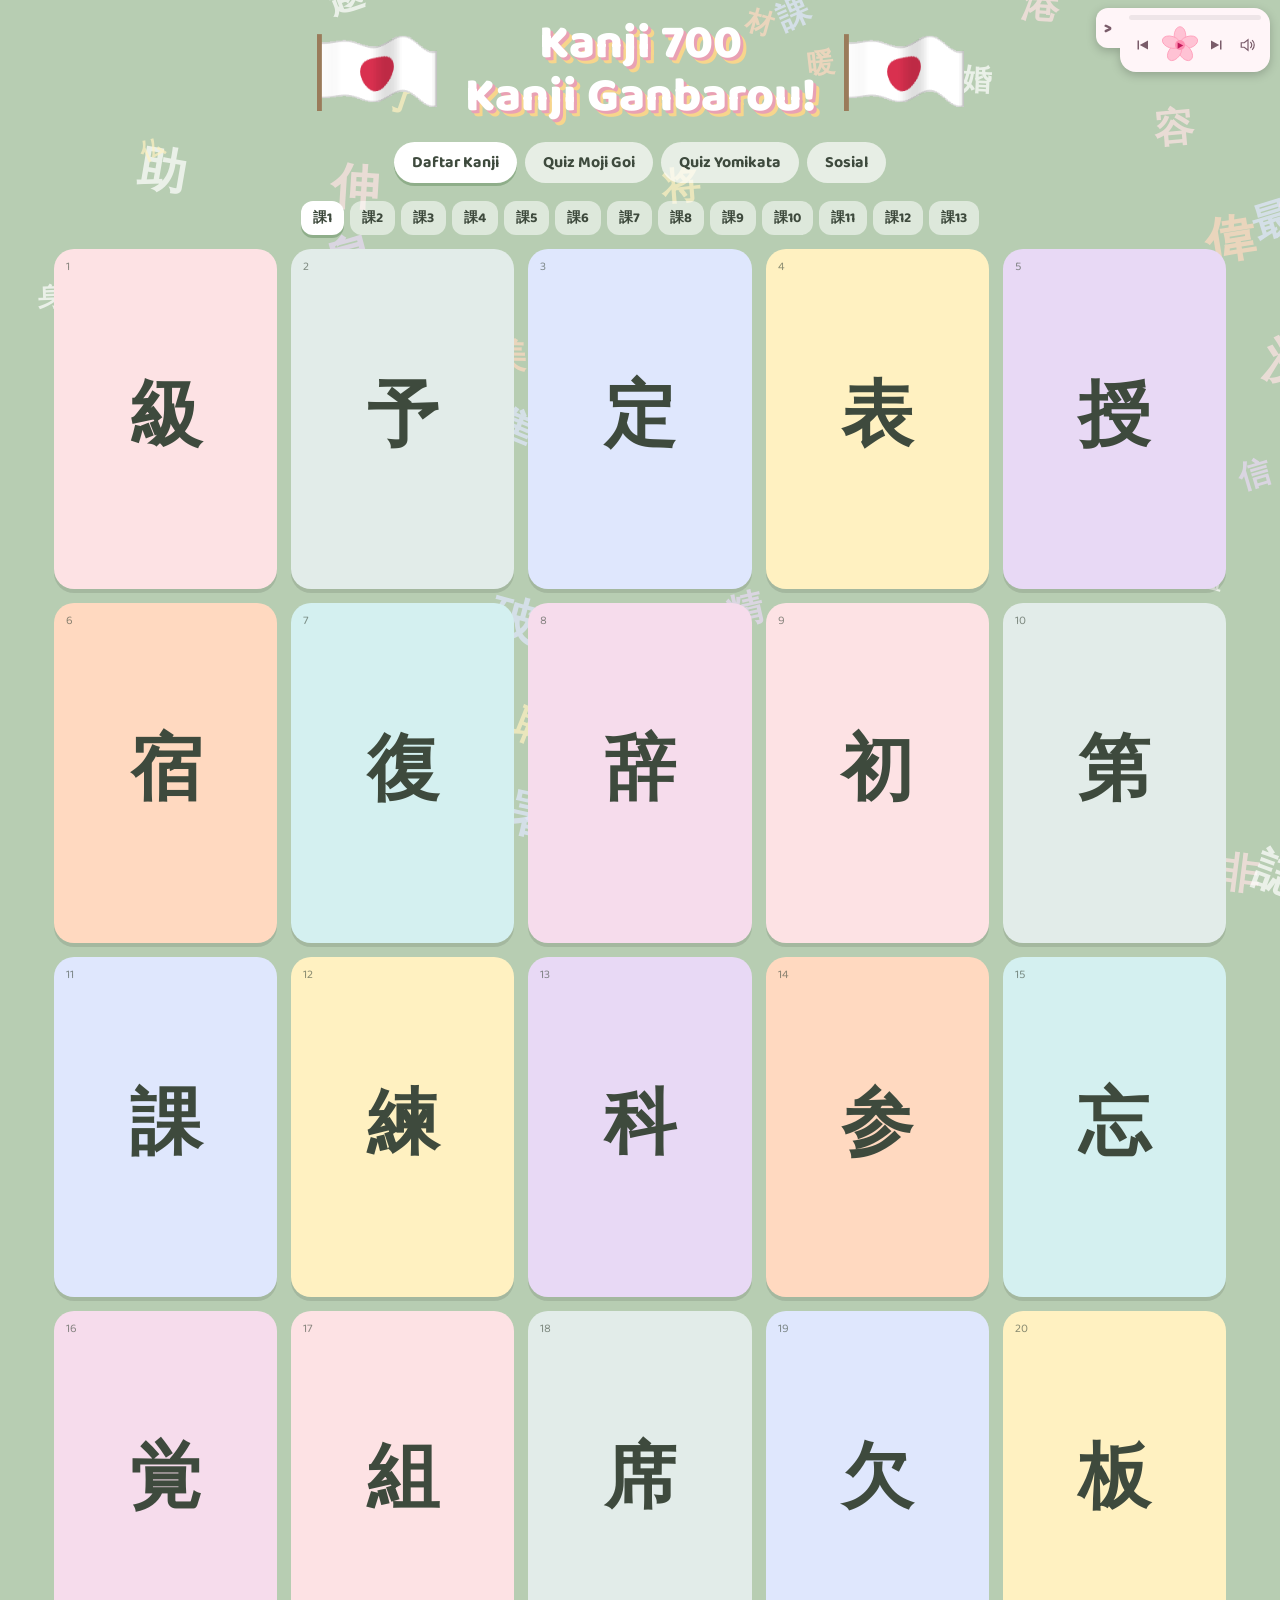
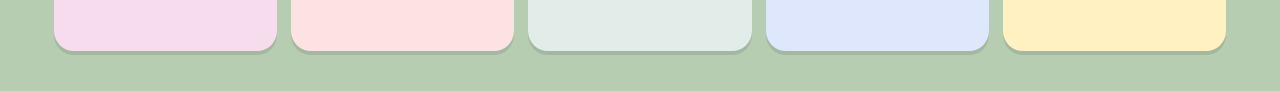
==== commit 29251693: "Add files via upload" ====
--- a/index.html
+++ b/index.html
@@ -77,7 +77,7 @@
 <nav><button data-t="k" class="on">Daftar Kanji</button><button data-t="m">Quiz Moji Goi</button><button data-t="y">Quiz Yomikata</button><button data-t="s">Sosial</button></nav>
 <main id="app"></main>
 <script>const SONGS=["songs/lagu-01.mp3", "songs/lagu-02.mp3", "songs/lagu-03.mp3", "songs/lagu-04.mp3", "songs/lagu-05.mp3", "songs/lagu-06.mp3", "songs/lagu-07.mp3", "songs/lagu-08.mp3", "songs/lagu-09.mp3", "songs/lagu-10.mp3", "songs/lagu-11.mp3"];</script>
-<script>const SOSIAL_SRC="<!doctype html>\n<html lang=\"id\"><head><meta charset=\"utf-8\">\n<meta name=\"viewport\" content=\"width=device-width, initial-scale=1, viewport-fit=cover\">\n<title>Buat Karakter Lucu<\/title>\n<link href=\"https://fonts.googleapis.com/css2?family=Pixelify+Sans:wght@400;700&family=Amiri:wght@700&display=swap\" rel=\"stylesheet\">\n<link href=\"https://fonts.googleapis.com/css2?family=Google+Sans:wght@500;700&display=swap\" rel=\"stylesheet\">\n<style>\n:root{--pg:#ffeef7;--pn:#fff4d6;--bd:#8a5a3b;--tx:#4a3326;--wd:#ecc995;--wd2:#d3a266;box-sizing:border-box;padding-top:env(safe-area-inset-top,0px);padding-bottom:env(safe-area-inset-bottom,0px)}\n@media(prefers-color-scheme:dark){:root:not([data-theme=\"light\"]){--pg:#2a2233;--pn:#4a3a2c;--bd:#c99a5e;--tx:#fbeedc;--wd:#6b5238;--wd2:#8a6a46}}\n:root[data-theme=\"dark\"]{--pg:#2a2233;--pn:#4a3a2c;--bd:#c99a5e;--tx:#fbeedc;--wd:#6b5238;--wd2:#8a6a46}\n*{box-sizing:border-box}\nbody{margin:0;min-height:100%;background:var(--pg);color:var(--tx);font-family:'Pixelify Sans',ui-monospace,monospace}\nh1{text-align:center;margin:10px 0 0;font-size:26px;letter-spacing:1px}\n#app{max-width:980px;margin:0 auto;padding:12px;display:grid;gap:14px;grid-template-columns:minmax(0,380px) 1fr}\n@media(max-width:760px){#app{grid-template-columns:1fr}}\n.stage{position:relative;border:4px solid var(--bd);border-radius:14px;overflow:hidden;height:clamp(330px,52vh,440px);transition:background .4s}\n.ground{position:absolute;left:0;right:0;bottom:0;height:46px;border-top:4px solid #0002}\n.sh{position:absolute;left:50%;bottom:42px;width:110px;height:16px;border-radius:50%;background:#0002;transform:translateX(-50%)}\n.cv{position:absolute;left:50%;bottom:48px;height:74%;aspect-ratio:7/9;transform:translateX(-50%);image-rendering:pixelated;cursor:pointer}\n.dec span{position:absolute;opacity:.75;animation:fl 5s ease-in-out infinite;font-family:sans-serif;font-variant-emoji:text}\n@keyframes fl{50%{transform:translateY(-14px) rotate(12deg)}}\n.bub{position:absolute;right:14%;top:10%;background:#fff;color:#3b2a3a;border:3px solid #3b2a3a;border-radius:10px;padding:4px 10px;font-weight:700;transform:scale(0);transition:transform .12s}\n.bub.on{transform:scale(1) rotate(-6deg)}\n.bgn{position:absolute;top:8px;left:8px;right:8px;display:flex;justify-content:space-between;align-items:center;gap:6px}\n.rot{position:absolute;bottom:6px;width:46px;height:34px;border-radius:12px;border:3px solid var(--bd);background:var(--wd);color:var(--tx);cursor:pointer;padding:0;display:grid;place-items:center;z-index:3}\n.rot.rl{left:calc(50% - 54px)}.rot.rr{left:calc(50% + 8px)}\n.rot:active{transform:scale(.93)}\n.rot svg{width:18px;height:18px}\n.bgn button{font:inherit;width:34px;height:34px;border-radius:8px;border:3px solid var(--bd);background:var(--wd);color:var(--tx);cursor:pointer;font-weight:700}\n.panel{border:4px solid var(--bd);border-radius:14px;background:var(--pn);padding:10px;display:flex;flex-direction:column;gap:10px;min-width:0}\n.tabs{display:flex;gap:6px;flex-wrap:wrap}\n.tab{font:inherit;border:3px solid var(--bd);background:var(--wd);color:var(--tx);border-radius:8px;padding:6px 10px;cursor:pointer}\n.tab.on{background:var(--wd2);box-shadow:inset 0 -4px #0002;font-weight:700}\n.grid{display:grid;grid-template-columns:repeat(auto-fill,minmax(80px,1fr));gap:8px;max-height:270px;overflow:auto;padding:2px}\n.opt{border:3px solid var(--bd);background:#fff8;border-radius:10px;padding:4px;cursor:pointer;font:inherit;font-size:12px;color:var(--tx);display:flex;flex-direction:column;align-items:center;gap:2px}\n.opt canvas{width:64px;height:64px;image-rendering:pixelated}\n.opt.on{background:#ffd3e6;outline:3px solid #ff7aa8;color:#4a3326}\n.cols{display:flex;gap:8px;flex-wrap:wrap}\n.sw{width:30px;height:30px;border-radius:8px;border:3px solid var(--bd);cursor:pointer;padding:0}\n.sw.on{outline:3px solid #ff7aa8;outline-offset:1px}\n.note{font-size:12px;opacity:.8;margin:0}\n.acts{display:flex;gap:10px;align-items:center;margin-top:auto;padding-top:6px}\n.dice{width:58px;height:58px;border:4px solid var(--bd);background:#cfe9ff;border-radius:14px;color:#7a6af5;cursor:pointer;padding:6px}\n.dice.spin svg{animation:sp .5s}\n@keyframes sp{to{transform:rotate(360deg) scale(1.2)}}\n.btn{font:inherit;font-weight:700;font-size:16px;border:4px solid var(--bd);border-radius:12px;padding:12px 18px;cursor:pointer;color:#3b2a3a}\n.reset{background:#ffb3bf}.next{background:#9be3b0;margin-left:auto}\n.btn:active,.dice:active{transform:translateY(2px)}\n.md{position:fixed;inset:0;background:#0007;display:grid;place-items:center;z-index:9;padding:16px}\n.md[hidden]{display:none}\n.card{max-height:calc(100vh - 32px);overflow:auto;background:var(--pn);border:4px solid var(--bd);border-radius:16px;padding:16px;max-width:340px;width:100%;text-align:center;display:flex;flex-direction:column;gap:10px;align-items:center}\n.card canvas{height:150px;aspect-ratio:7/9;image-rendering:pixelated}\n.card input{font:inherit;width:100%;padding:8px;border:3px solid var(--bd);border-radius:8px;text-align:center;background:#fff;color:#3b2a3a}\n.card p{margin:0;font-size:13px}\n\n.card{max-height:94vh;overflow:auto}\n#gm{position:fixed;inset:0;z-index:20;background:#1d1a24;font-family:'Pixelify Sans',sans-serif;touch-action:none}\n#gm[hidden],#emp[hidden]{display:none}\n#gc{width:100%;height:100%;display:block;touch-action:none}\n#hb{position:absolute;left:10px;top:calc(10px + env(safe-area-inset-top,0px));width:auto;height:30px;padding:0 10px;font-weight:700;font-size:12px;line-height:1;font-family:inherit;white-space:nowrap}\n#hist{position:absolute;left:10px;top:calc(46px + env(safe-area-inset-top,0px));width:min(270px,48vw);max-height:34vh;overflow:auto;background:#000a;color:#fff;border-radius:10px;padding:6px 8px;font-size:13px;line-height:1.35}\n#hist b{color:#ffd3e6}\n#gt{position:absolute;right:10px;top:calc(10px + env(safe-area-inset-top,0px));display:flex;gap:6px}\n.gb{width:36px;height:36px;border-radius:10px;border:3px solid var(--bd);background:var(--wd);color:var(--tx);font-size:16px;cursor:pointer;padding:0}\n.gb.on{background:#ffd3e6;outline:2px solid #ff7aa8}\n#cb{position:absolute;left:10px;bottom:calc(10px + env(safe-area-inset-bottom,0px));display:flex;gap:6px;width:min(380px,82vw)}\n#ci{flex:1;min-width:0;font:inherit;padding:9px 10px;border:3px solid var(--bd);border-radius:12px;background:#fffe;color:#3b2a3a}\n#cs{width:44px;height:auto}#mic{position:absolute;right:10px;top:calc(50% + 32px);width:50px;height:50px;font-size:26px;border-radius:14px;opacity:.8}#mic.on{opacity:1;background:#ff6b81;outline:2px solid #fff}\n#mb{display:grid;place-items:center}#mb svg{width:22px;height:22px;fill:none;stroke:currentColor;stroke-width:2;stroke-linejoin:round;stroke-linecap:round}\n#ml{position:absolute;right:0;top:42px;z-index:4;display:flex;flex-direction:column;gap:5px;background:#000b;padding:7px;border-radius:12px;min-width:170px}#ml[hidden]{display:none}\n#ml button{font:inherit;font-weight:700;font-size:15px;text-align:left;padding:8px 12px;border:3px solid var(--bd);border-radius:10px;background:var(--wd);color:var(--tx);cursor:pointer}\n#ml button.on{background:#ffd3e6;outline:2px solid #ff7aa8}\n#cam::after{content:attr(data-z);position:absolute;right:4px;bottom:1px;font:700 12px 'Pixelify Sans',sans-serif;color:var(--tx)}#cam{position:absolute;right:10px;top:calc(50% + 94px);width:50px;height:50px;font-size:26px;border-radius:14px;opacity:.8}#cam.on{opacity:1;background:#ffd3e6;outline:2px solid #ff7aa8}\n#em{position:absolute;right:10px;top:50%;transform:translateY(-50%);width:50px;height:50px;font-size:26px;border-radius:14px}\n#emp{position:absolute;right:68px;top:50%;transform:translateY(-50%);display:grid;grid-template-columns:repeat(2,44px);gap:6px;background:#000a;padding:8px;border-radius:12px}\n#emp .gb{width:44px;height:44px;font-size:22px}\n#em{display:none!important}\n#mic{top:calc(50% - 25px)}#cam{top:calc(50% + 37px)}\n#emp{position:absolute;width:0;height:0;display:block;z-index:6}#emp[hidden]{display:none}\n#emp .gb{position:absolute;left:-22px;top:-22px;width:44px;hei